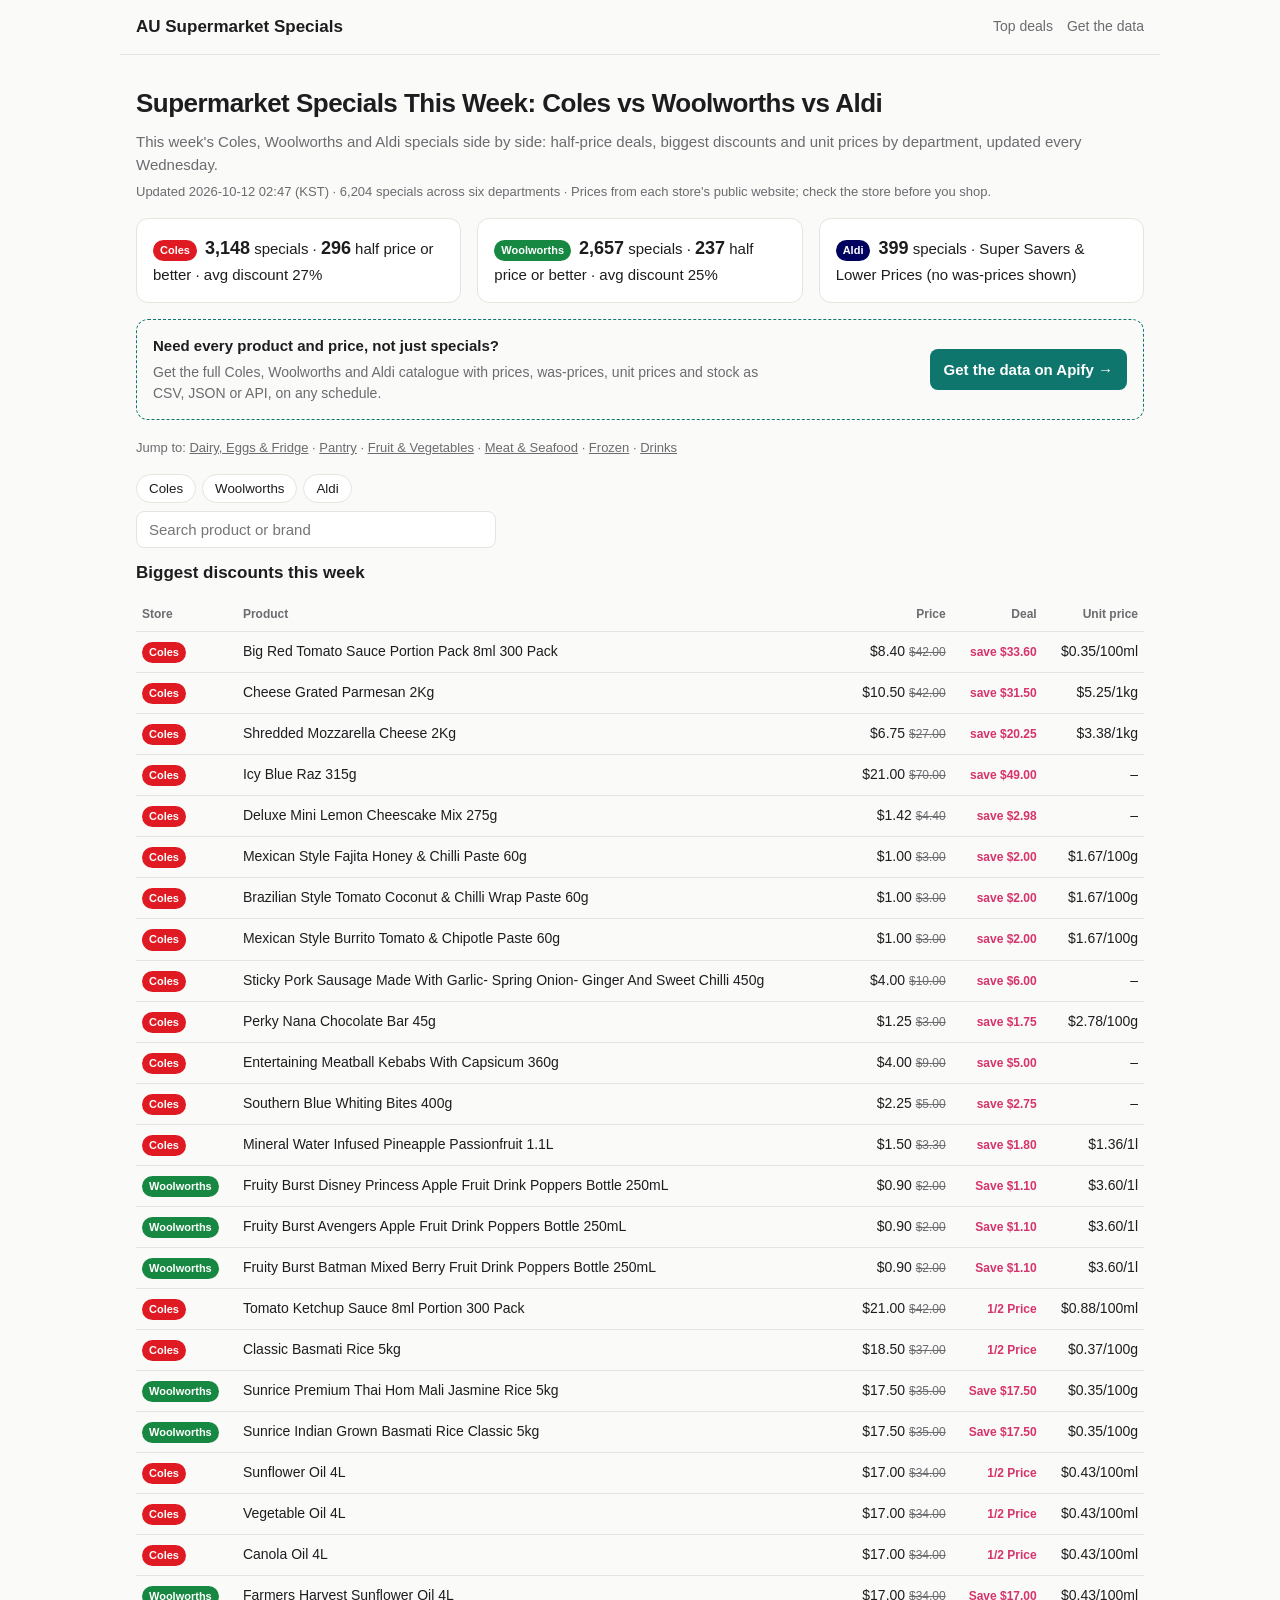
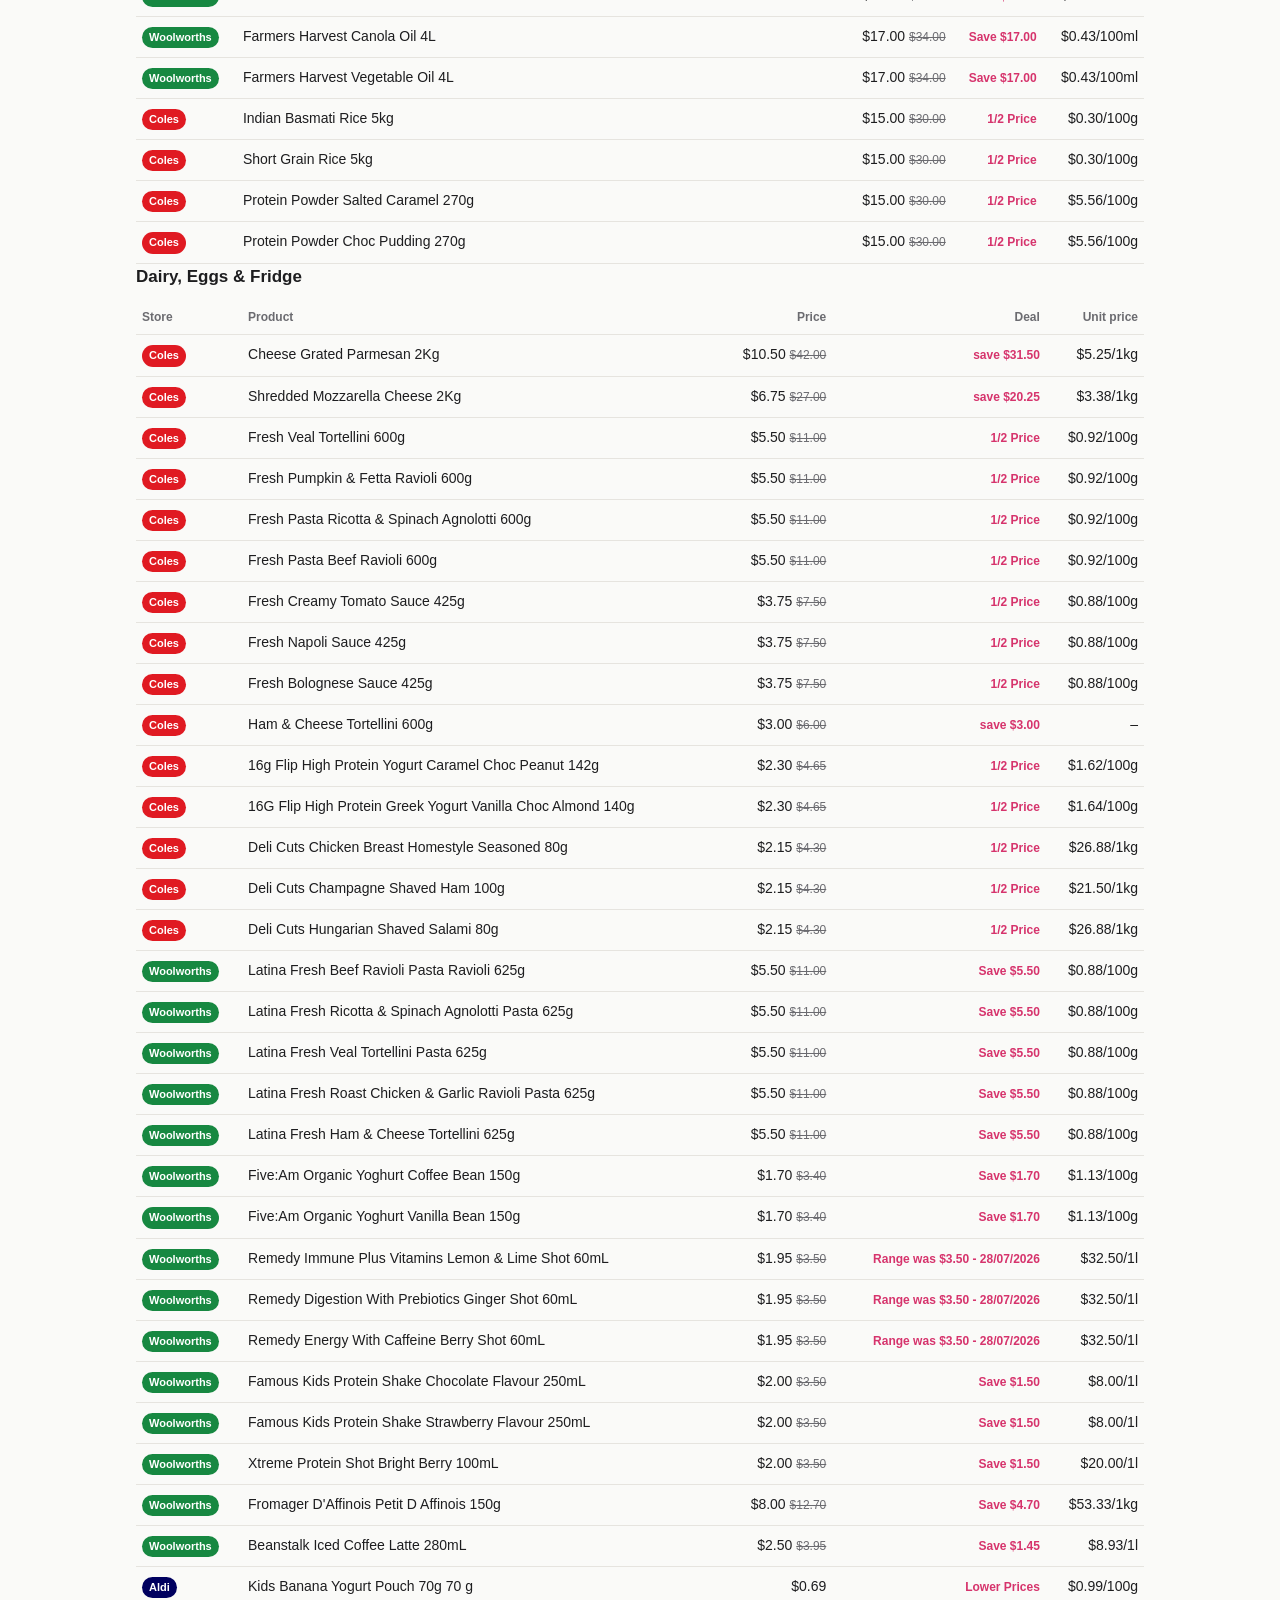
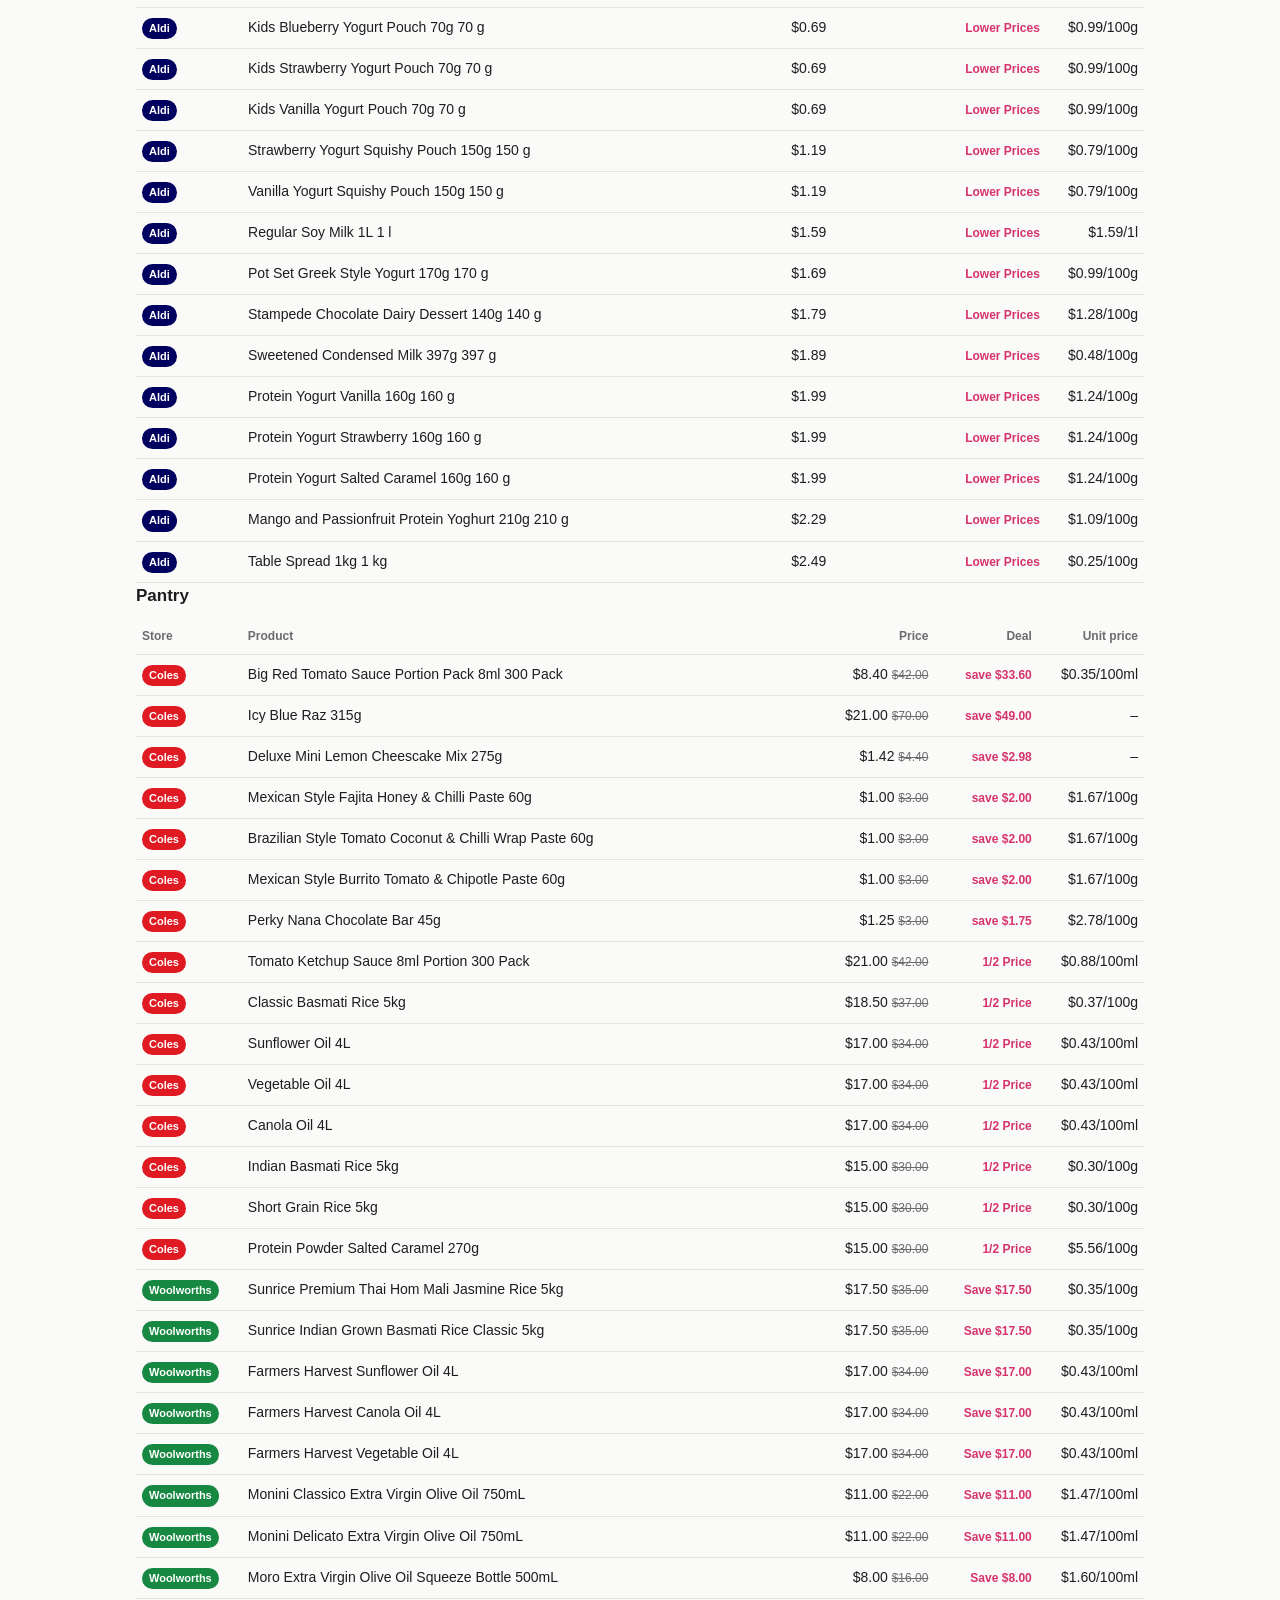
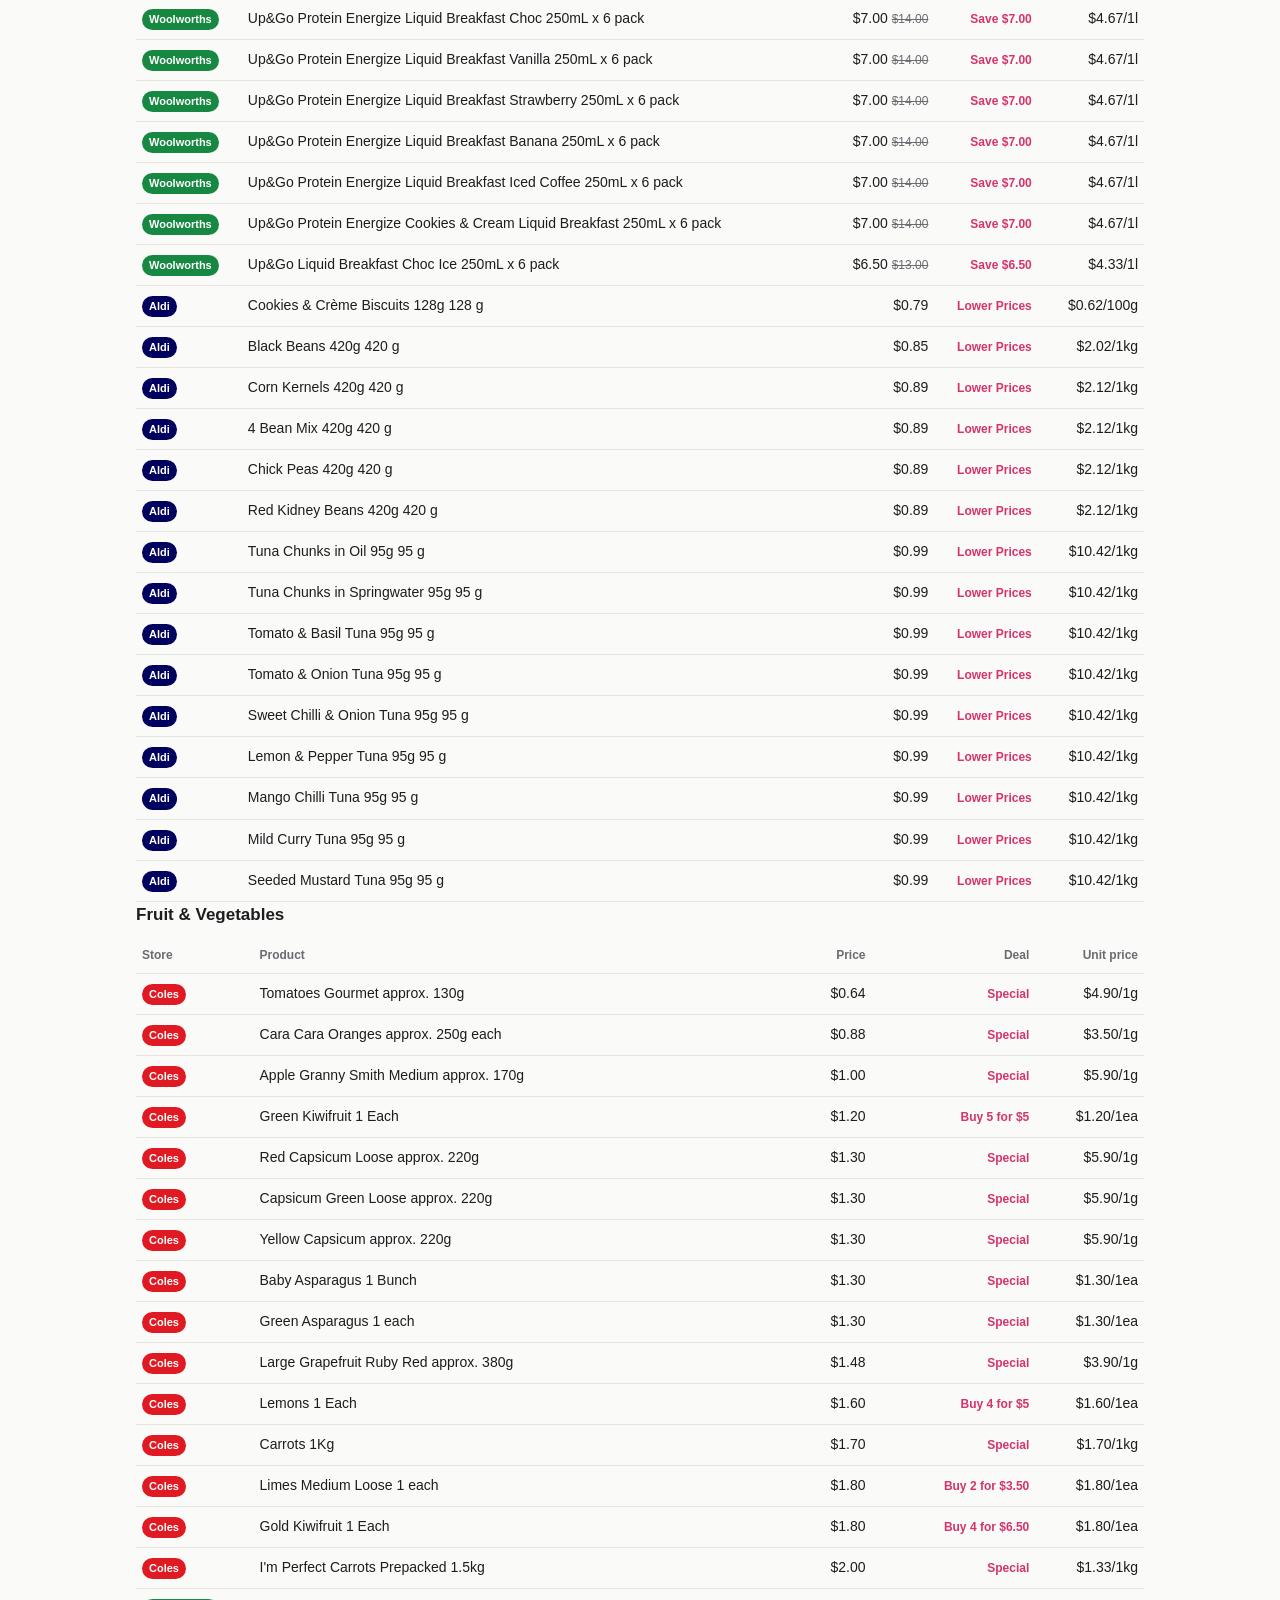
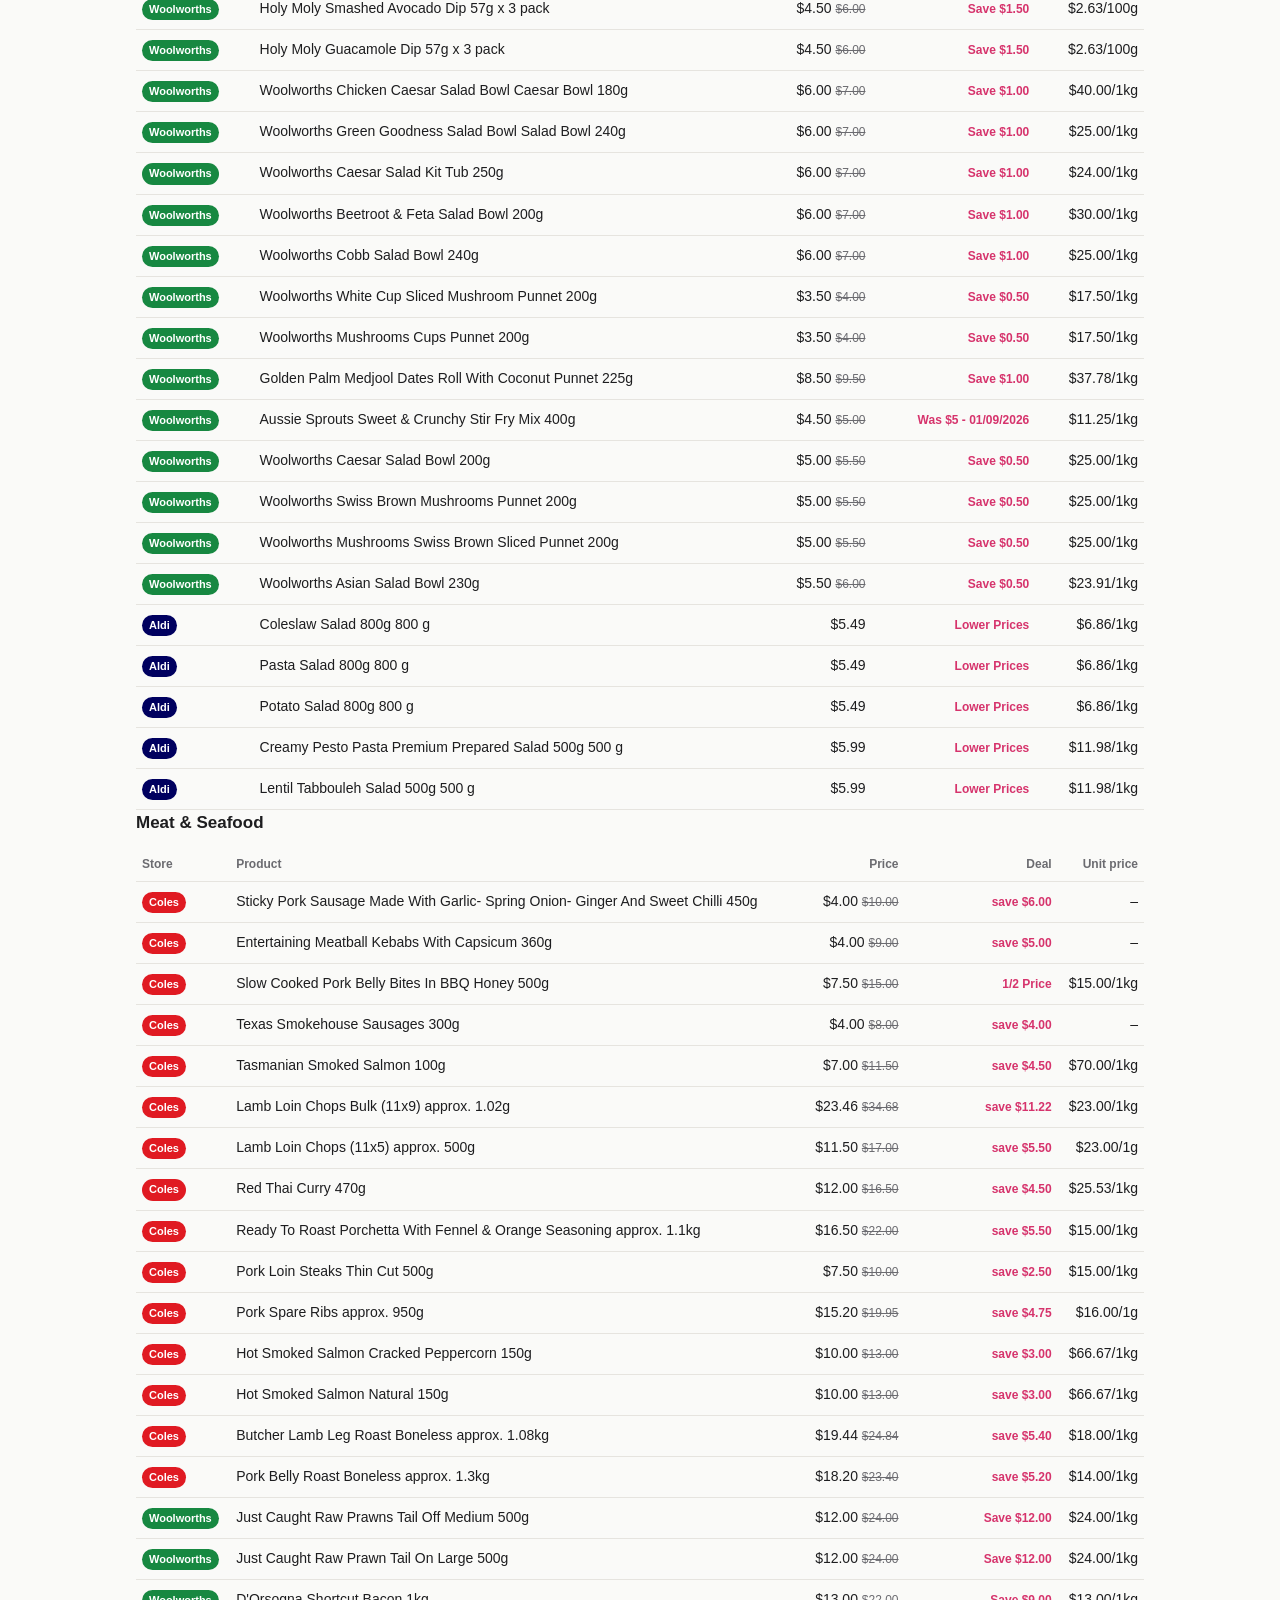
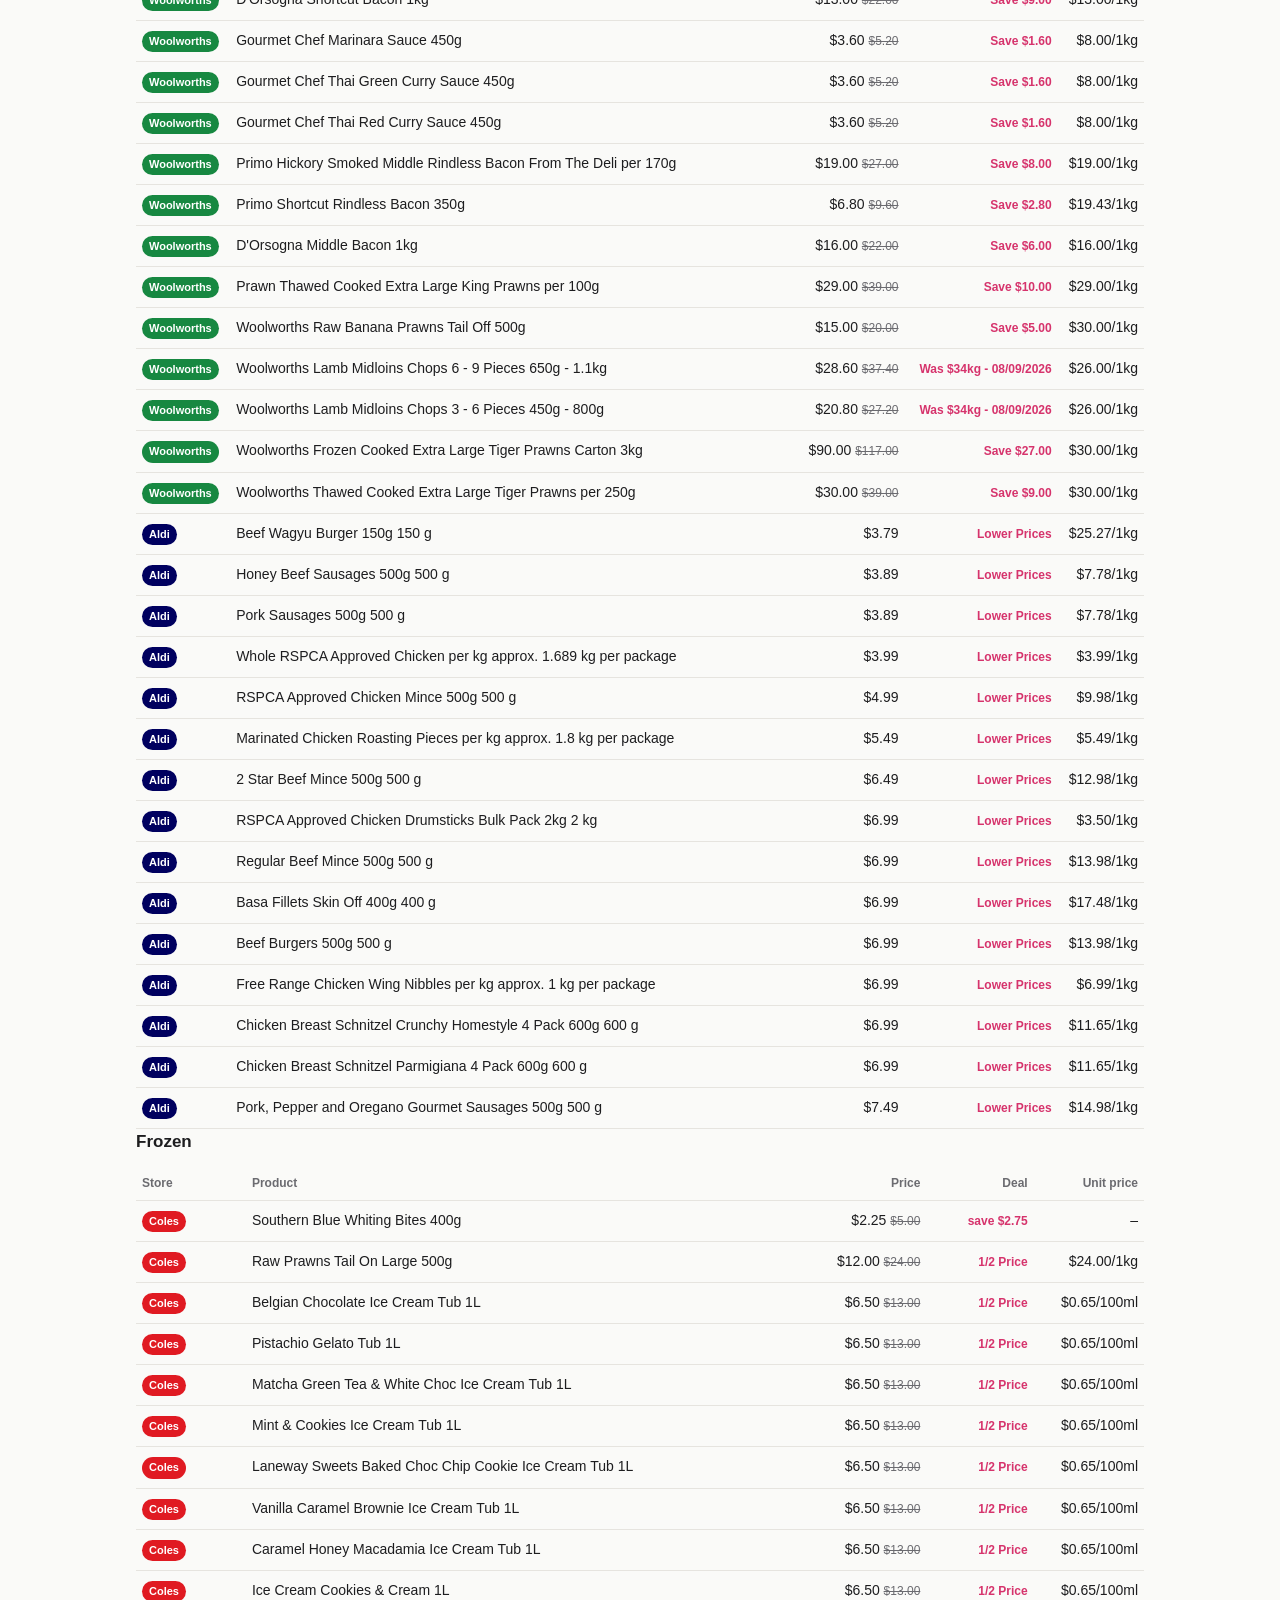
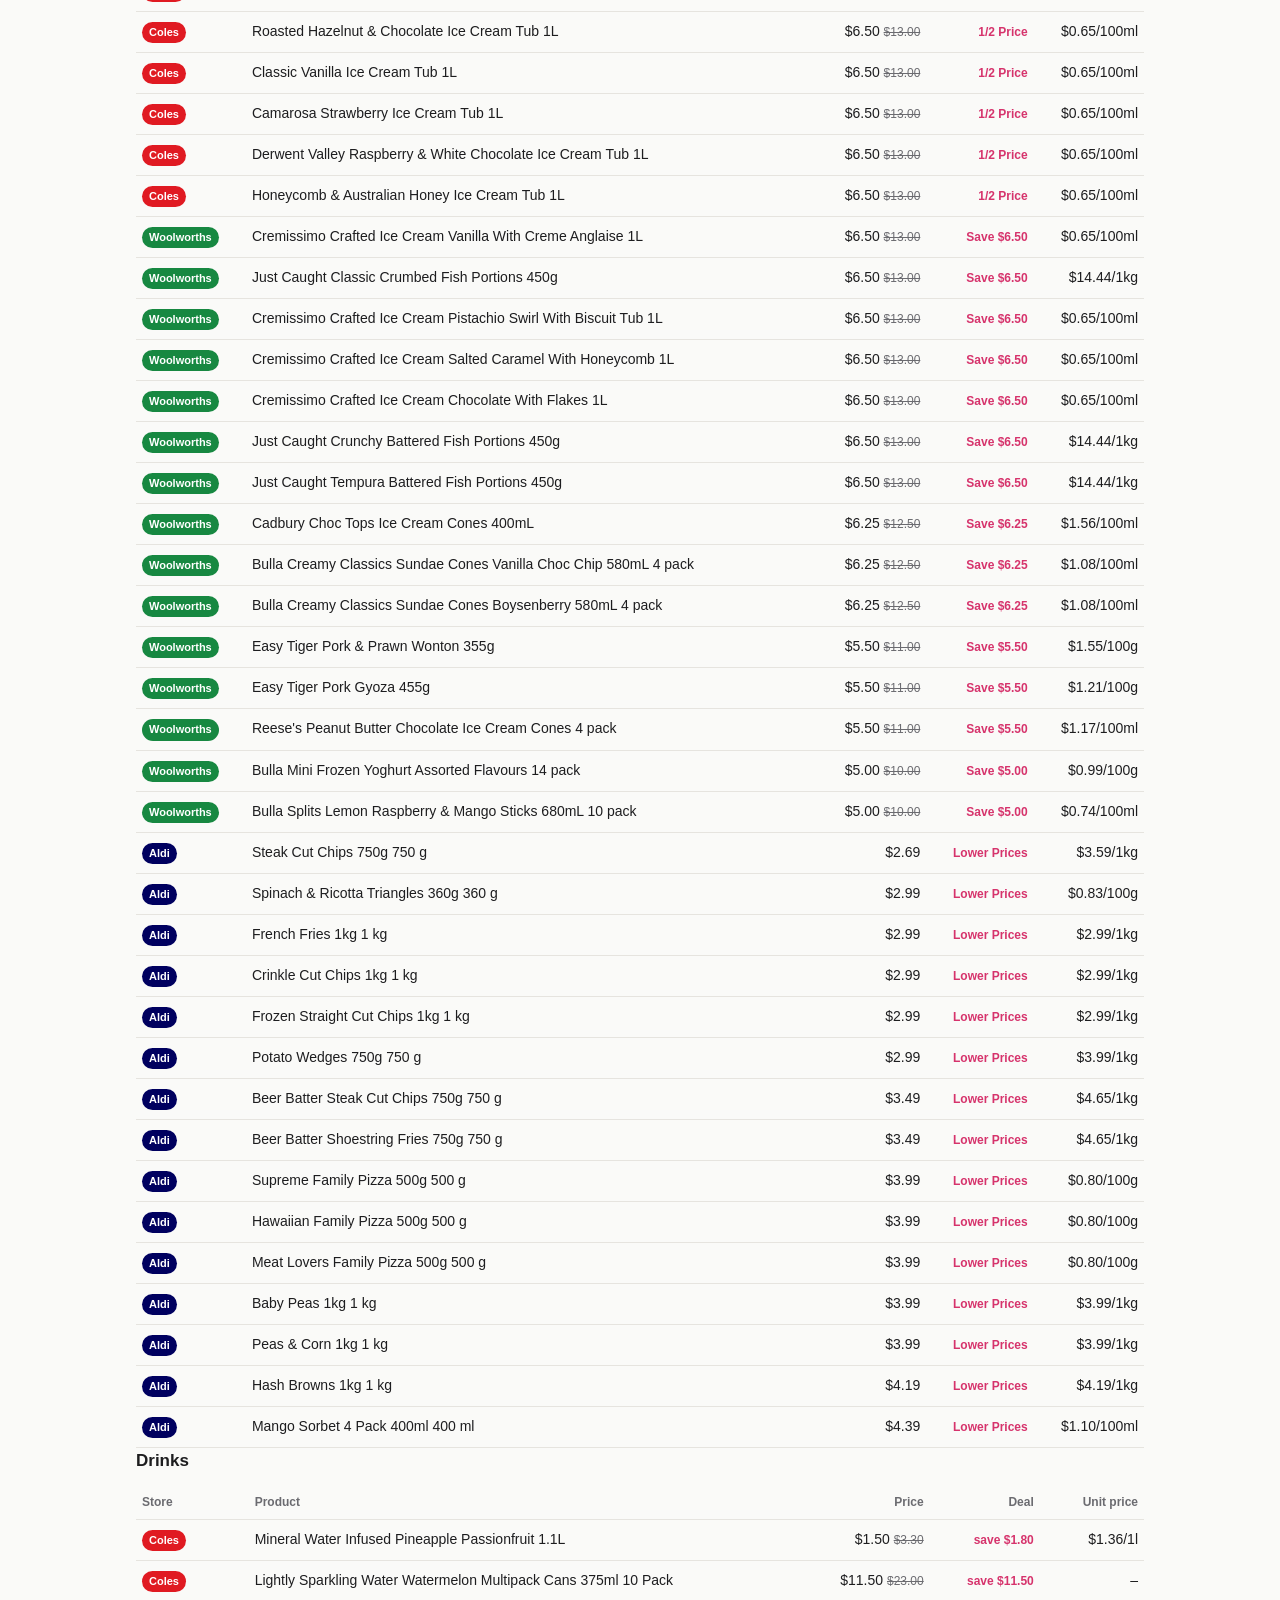
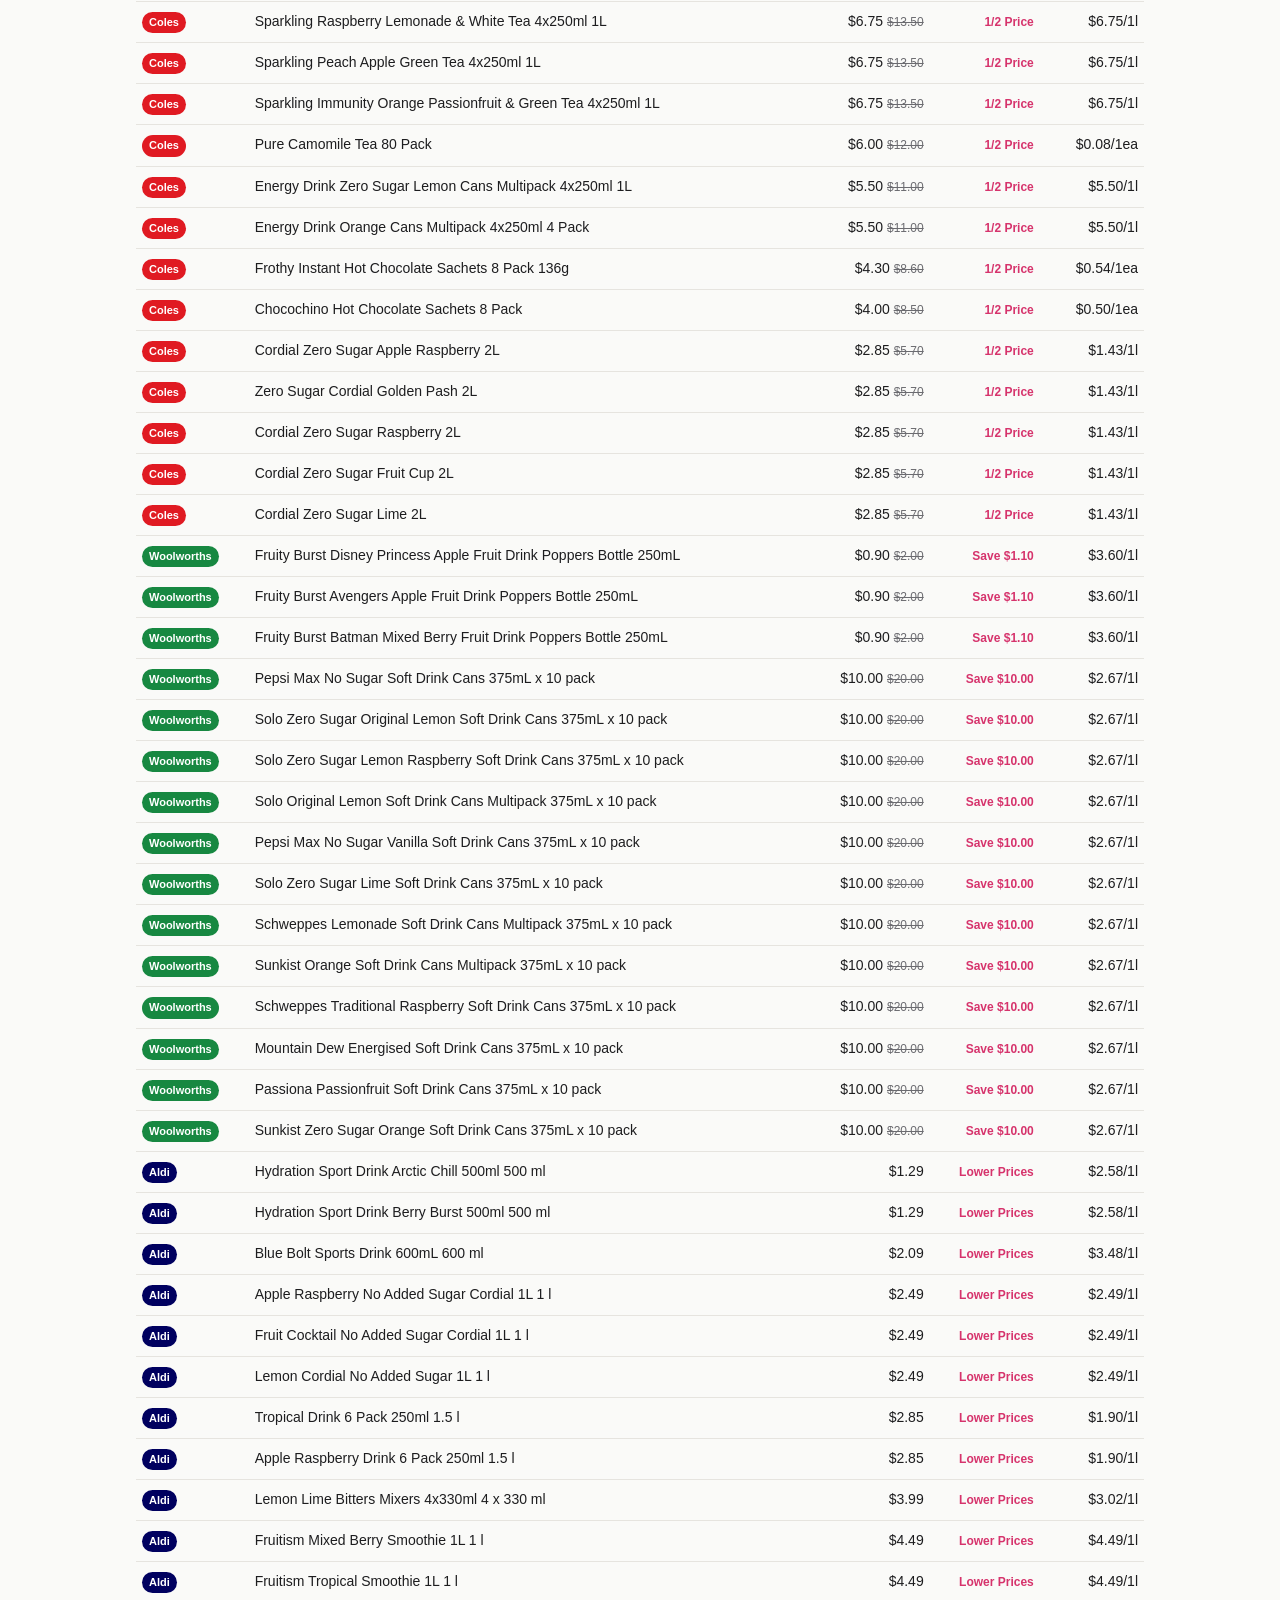
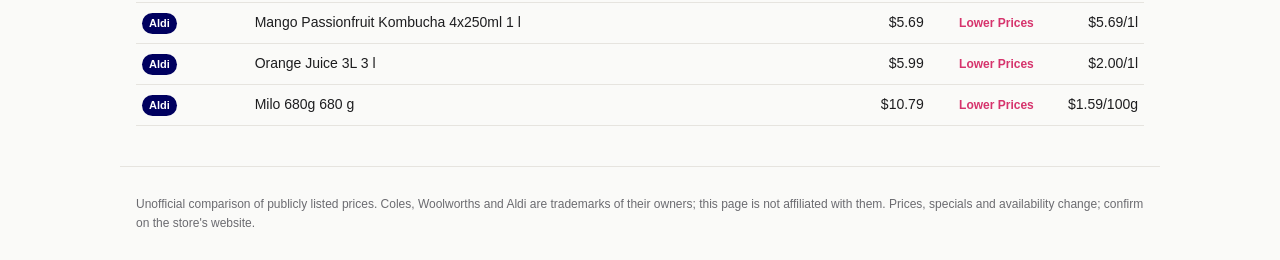
==== docs/au/index.html @ 0b041a6d "Add weekly AU supermarket specials page (Coles, Woolworths, Aldi) Co-Authored-By: Claude Opus 5.5 <n" ====
<!doctype html>
<html lang="en-AU"><head><meta charset="utf-8">
<meta name="viewport" content="width=device-width,initial-scale=1">
<title>Supermarket Specials This Week: Coles vs Woolworths vs Aldi</title><meta name="description" content="This week&#x27;s Coles, Woolworths and Aldi specials side by side: half-price deals, biggest discounts and unit prices by department, updated every Wednesday.">
<meta property="og:title" content="Supermarket Specials This Week: Coles vs Woolworths vs Aldi"><meta property="og:description" content="This week&#x27;s Coles, Woolworths and Aldi specials side by side: half-price deals, biggest discounts and unit prices by department, updated every Wednesday.">
<link rel="stylesheet" href="../style.css"><meta name="google-site-verification" content="ddOe3T7hgUrxZfu9wyzTWHohFLFt5zm6lUy1jZbl9IA"><script data-goatcounter="https://k-ranking.goatcounter.com/count" async src="//gc.zgo.at/count.js"></script>
<script type="application/ld+json">{"@context": "https://schema.org", "@type": "ItemList", "name": "Supermarket Specials This Week: Coles vs Woolworths vs Aldi", "itemListElement": [{"@type": "ListItem", "position": 1, "name": "Big Red Tomato Sauce Portion Pack 8ml", "url": "https://www.coles.com.au/product/heinz-big-red-tomato-sauce-portion-pack-8ml-300-pack-1138080"}, {"@type": "ListItem", "position": 2, "name": "Cheese Grated Parmesan", "url": "https://www.coles.com.au/product/universal-cheese-grated-parmesan-2kg-1518842"}, {"@type": "ListItem", "position": 3, "name": "Shredded Mozzarella Cheese", "url": "https://www.coles.com.au/product/universal-shredded-mozzarella-cheese-2kg-1518809"}, {"@type": "ListItem", "position": 4, "name": "Icy Blue Raz", "url": "https://www.coles.com.au/product/a-b-e-all-black-everything-icy-blue-raz-315g-8564848"}, {"@type": "ListItem", "position": 5, "name": "Deluxe Mini Lemon Cheescake Mix", "url": "https://www.coles.com.au/product/greens-deluxe-mini-lemon-cheescake-mix-275g-5554407"}, {"@type": "ListItem", "position": 6, "name": "Mexican Style Fajita Honey & Chilli Paste", "url": "https://www.coles.com.au/product/capsicana-mexican-style-fajita-honey-chilli-paste-60g-1325838"}, {"@type": "ListItem", "position": 7, "name": "Brazilian Style Tomato Coconut & Chilli Wrap Paste", "url": "https://www.coles.com.au/product/capsicana-brazilian-style-tomato-coconut-chilli-wrap-paste-60g-1325849"}, {"@type": "ListItem", "position": 8, "name": "Mexican Style Burrito Tomato & Chipotle Paste", "url": "https://www.coles.com.au/product/capsicana-mexican-style-burrito-tomato-chipotle-paste-60g-1325850"}, {"@type": "ListItem", "position": 9, "name": "Sticky Pork Sausage Made With Garlic- Spring Onion- Ginger And Sweet Chilli", "url": "https://www.coles.com.au/product/small-batch-sticky-pork-sausage-made-with-garlic-spring-onion-ginger-and-sweet-chilli-450g-8891447"}, {"@type": "ListItem", "position": 10, "name": "Perky Nana Chocolate Bar", "url": "https://www.coles.com.au/product/cadbury-perky-nana-chocolate-bar-45g-3713510"}]}</script>
<style>.st{display:inline-block;font-size:11px;font-weight:700;padding:2px 7px;border-radius:999px;color:#fff;white-space:nowrap}
.st-coles{background:#e01a22}.st-woolworths{background:#178841}.st-aldi{background:#00005f}
.stat b{font-size:18px}.stat .st{margin-right:8px}s{color:var(--mut);font-size:12px}
.filters button{border:1px solid var(--line);background:var(--card);color:var(--fg);border-radius:999px;padding:6px 12px;margin:0 6px 8px 0;cursor:pointer}
.filters button.on{background:var(--acc);color:#fff;border-color:var(--acc)}</style>
</head><body>
<header class="top"><a class="logo" href="index.html">AU Supermarket Specials</a><nav><a href="#top-deals">Top deals</a><a href="https://apify.com/magenta_courser/australia-supermarket-prices" target="_blank" rel="noopener">Get the data</a></nav></header>
<main>
<h1>Supermarket Specials This Week: Coles vs Woolworths vs Aldi</h1><p class="lead">This week&#x27;s Coles, Woolworths and Aldi specials side by side: half-price deals, biggest discounts and unit prices by department, updated every Wednesday.</p>
<p class="meta">Updated 2026-10-12 02:47 (KST) · 6,204 specials across six departments · Prices from each store's public website; check the store before you shop.</p>
<div class="grid"><div class="card stat"><span class="st st-coles">Coles</span><b>3,148</b> specials · <b>296</b> half price or better · avg discount 27%</div><div class="card stat"><span class="st st-woolworths">Woolworths</span><b>2,657</b> specials · <b>237</b> half price or better · avg discount 25%</div><div class="card stat"><span class="st st-aldi">Aldi</span><b>399</b> specials · Super Savers &amp; Lower Prices (no was-prices shown)</div></div>
<section class="cta"><div><strong>Need every product and price, not just specials?</strong><p>Get the full Coles, Woolworths and Aldi catalogue with prices, was-prices, unit prices and stock as CSV, JSON or API, on any schedule.</p></div><a class="btn" href="https://apify.com/magenta_courser/australia-supermarket-prices" target="_blank" rel="noopener">Get the data on Apify →</a></section>
<p class="meta">Jump to: <a href="#dairy-eggs-fridge">Dairy, Eggs & Fridge</a> · <a href="#pantry">Pantry</a> · <a href="#fruit-vegetables">Fruit & Vegetables</a> · <a href="#meat-seafood">Meat & Seafood</a> · <a href="#frozen">Frozen</a> · <a href="#drinks">Drinks</a></p>
<div class="filters"><button data-f="coles">Coles</button><button data-f="woolworths">Woolworths</button><button data-f="aldi">Aldi</button></div>
<input id="q" type="search" placeholder="Search product or brand" aria-label="Search product or brand">
<section id="top-deals"><h2>Biggest discounts this week</h2><div class="tbl"><table><thead><tr><th>Store</th><th>Product</th><th class="num">Price</th><th class="num">Deal</th><th class="num hide-s">Unit price</th></tr></thead><tbody><tr data-s="coles" data-q="heinz big red tomato sauce portion pack 8ml"><td><span class="st st-coles">Coles</span></td><td class="it"><a href="https://www.coles.com.au/product/heinz-big-red-tomato-sauce-portion-pack-8ml-300-pack-1138080" rel="nofollow noopener" target="_blank">Big Red Tomato Sauce Portion Pack 8ml 300 Pack</a></td><td class="num">$8.40 <s>$42.00</s></td><td class="num"><span class="disc">save $33.60</span></td><td class="num hide-s">$0.35/100ml</td></tr><tr data-s="coles" data-q="universal cheese grated parmesan"><td><span class="st st-coles">Coles</span></td><td class="it"><a href="https://www.coles.com.au/product/universal-cheese-grated-parmesan-2kg-1518842" rel="nofollow noopener" target="_blank">Cheese Grated Parmesan 2Kg</a></td><td class="num">$10.50 <s>$42.00</s></td><td class="num"><span class="disc">save $31.50</span></td><td class="num hide-s">$5.25/1kg</td></tr><tr data-s="coles" data-q="universal shredded mozzarella cheese"><td><span class="st st-coles">Coles</span></td><td class="it"><a href="https://www.coles.com.au/product/universal-shredded-mozzarella-cheese-2kg-1518809" rel="nofollow noopener" target="_blank">Shredded Mozzarella Cheese 2Kg</a></td><td class="num">$6.75 <s>$27.00</s></td><td class="num"><span class="disc">save $20.25</span></td><td class="num hide-s">$3.38/1kg</td></tr><tr data-s="coles" data-q="a.b.e all black everything icy blue raz"><td><span class="st st-coles">Coles</span></td><td class="it"><a href="https://www.coles.com.au/product/a-b-e-all-black-everything-icy-blue-raz-315g-8564848" rel="nofollow noopener" target="_blank">Icy Blue Raz 315g</a></td><td class="num">$21.00 <s>$70.00</s></td><td class="num"><span class="disc">save $49.00</span></td><td class="num hide-s">–</td></tr><tr data-s="coles" data-q="greens deluxe mini lemon cheescake mix"><td><span class="st st-coles">Coles</span></td><td class="it"><a href="https://www.coles.com.au/product/greens-deluxe-mini-lemon-cheescake-mix-275g-5554407" rel="nofollow noopener" target="_blank">Deluxe Mini Lemon Cheescake Mix 275g</a></td><td class="num">$1.42 <s>$4.40</s></td><td class="num"><span class="disc">save $2.98</span></td><td class="num hide-s">–</td></tr><tr data-s="coles" data-q="capsicana mexican style fajita honey &amp; chilli paste"><td><span class="st st-coles">Coles</span></td><td class="it"><a href="https://www.coles.com.au/product/capsicana-mexican-style-fajita-honey-chilli-paste-60g-1325838" rel="nofollow noopener" target="_blank">Mexican Style Fajita Honey &amp; Chilli Paste 60g</a></td><td class="num">$1.00 <s>$3.00</s></td><td class="num"><span class="disc">save $2.00</span></td><td class="num hide-s">$1.67/100g</td></tr><tr data-s="coles" data-q="capsicana brazilian style tomato coconut &amp; chilli wrap paste"><td><span class="st st-coles">Coles</span></td><td class="it"><a href="https://www.coles.com.au/product/capsicana-brazilian-style-tomato-coconut-chilli-wrap-paste-60g-1325849" rel="nofollow noopener" target="_blank">Brazilian Style Tomato Coconut &amp; Chilli Wrap Paste 60g</a></td><td class="num">$1.00 <s>$3.00</s></td><td class="num"><span class="disc">save $2.00</span></td><td class="num hide-s">$1.67/100g</td></tr><tr data-s="coles" data-q="capsicana mexican style burrito tomato &amp; chipotle paste"><td><span class="st st-coles">Coles</span></td><td class="it"><a href="https://www.coles.com.au/product/capsicana-mexican-style-burrito-tomato-chipotle-paste-60g-1325850" rel="nofollow noopener" target="_blank">Mexican Style Burrito Tomato &amp; Chipotle Paste 60g</a></td><td class="num">$1.00 <s>$3.00</s></td><td class="num"><span class="disc">save $2.00</span></td><td class="num hide-s">$1.67/100g</td></tr><tr data-s="coles" data-q="small batch sticky pork sausage made with garlic- spring onion- ginger and sweet chilli"><td><span class="st st-coles">Coles</span></td><td class="it"><a href="https://www.coles.com.au/product/small-batch-sticky-pork-sausage-made-with-garlic-spring-onion-ginger-and-sweet-chilli-450g-8891447" rel="nofollow noopener" target="_blank">Sticky Pork Sausage Made With Garlic- Spring Onion- Ginger And Sweet Chilli 450g</a></td><td class="num">$4.00 <s>$10.00</s></td><td class="num"><span class="disc">save $6.00</span></td><td class="num hide-s">–</td></tr><tr data-s="coles" data-q="cadbury perky nana chocolate bar"><td><span class="st st-coles">Coles</span></td><td class="it"><a href="https://www.coles.com.au/product/cadbury-perky-nana-chocolate-bar-45g-3713510" rel="nofollow noopener" target="_blank">Perky Nana Chocolate Bar 45g</a></td><td class="num">$1.25 <s>$3.00</s></td><td class="num"><span class="disc">save $1.75</span></td><td class="num hide-s">$2.78/100g</td></tr><tr data-s="coles" data-q="coles entertaining meatball kebabs with capsicum"><td><span class="st st-coles">Coles</span></td><td class="it"><a href="https://www.coles.com.au/product/coles-entertaining-meatball-kebabs-with-capsicum-360g-1327844" rel="nofollow noopener" target="_blank">Entertaining Meatball Kebabs With Capsicum 360g</a></td><td class="num">$4.00 <s>$9.00</s></td><td class="num"><span class="disc">save $5.00</span></td><td class="num hide-s">–</td></tr><tr data-s="coles" data-q="sealord southern blue whiting bites"><td><span class="st st-coles">Coles</span></td><td class="it"><a href="https://www.coles.com.au/product/sealord-southern-blue-whiting-bites-400g-7173776" rel="nofollow noopener" target="_blank">Southern Blue Whiting Bites 400g</a></td><td class="num">$2.25 <s>$5.00</s></td><td class="num"><span class="disc">save $2.75</span></td><td class="num hide-s">–</td></tr><tr data-s="coles" data-q="schweppes mineral water infused pineapple passionfruit"><td><span class="st st-coles">Coles</span></td><td class="it"><a href="https://www.coles.com.au/product/schweppes-mineral-water-infused-pineapple-passionfruit-1-1l-1056576" rel="nofollow noopener" target="_blank">Mineral Water Infused Pineapple Passionfruit 1.1L</a></td><td class="num">$1.50 <s>$3.30</s></td><td class="num"><span class="disc">save $1.80</span></td><td class="num hide-s">$1.36/1l</td></tr><tr data-s="woolworths" data-q="fruity burst fruity burst disney princess apple fruit drink poppers bottle"><td><span class="st st-woolworths">Woolworths</span></td><td class="it"><a href="https://www.woolworths.com.au/shop/productdetails/6056178/fruity-burst-disney-princess-apple-fruit-drink-poppers-bottle" rel="nofollow noopener" target="_blank">Fruity Burst Disney Princess Apple Fruit Drink Poppers Bottle 250mL</a></td><td class="num">$0.90 <s>$2.00</s></td><td class="num"><span class="disc">Save $1.10</span></td><td class="num hide-s">$3.60/1l</td></tr><tr data-s="woolworths" data-q="fruity burst fruity burst avengers apple fruit drink poppers bottle"><td><span class="st st-woolworths">Woolworths</span></td><td class="it"><a href="https://www.woolworths.com.au/shop/productdetails/6056520/fruity-burst-avengers-apple-fruit-drink-poppers-bottle" rel="nofollow noopener" target="_blank">Fruity Burst Avengers Apple Fruit Drink Poppers Bottle 250mL</a></td><td class="num">$0.90 <s>$2.00</s></td><td class="num"><span class="disc">Save $1.10</span></td><td class="num hide-s">$3.60/1l</td></tr><tr data-s="woolworths" data-q="fruity burst fruity burst batman mixed berry fruit drink poppers bottle"><td><span class="st st-woolworths">Woolworths</span></td><td class="it"><a href="https://www.woolworths.com.au/shop/productdetails/6056433/fruity-burst-batman-mixed-berry-fruit-drink-poppers-bottle" rel="nofollow noopener" target="_blank">Fruity Burst Batman Mixed Berry Fruit Drink Poppers Bottle 250mL</a></td><td class="num">$0.90 <s>$2.00</s></td><td class="num"><span class="disc">Save $1.10</span></td><td class="num hide-s">$3.60/1l</td></tr><tr data-s="coles" data-q="heinz tomato ketchup sauce 8ml portion"><td><span class="st st-coles">Coles</span></td><td class="it"><a href="https://www.coles.com.au/product/heinz-tomato-ketchup-sauce-8ml-portion-300-pack-1138681" rel="nofollow noopener" target="_blank">Tomato Ketchup Sauce 8ml Portion 300 Pack</a></td><td class="num">$21.00 <s>$42.00</s></td><td class="num"><span class="disc">1/2 Price</span></td><td class="num hide-s">$0.88/100ml</td></tr><tr data-s="coles" data-q="taj classic basmati rice"><td><span class="st st-coles">Coles</span></td><td class="it"><a href="https://www.coles.com.au/product/taj-classic-basmati-rice-5kg-2051090" rel="nofollow noopener" target="_blank">Classic Basmati Rice 5kg</a></td><td class="num">$18.50 <s>$37.00</s></td><td class="num"><span class="disc">1/2 Price</span></td><td class="num hide-s">$0.37/100g</td></tr><tr data-s="woolworths" data-q="sunrice sunrice premium thai hom mali jasmine rice"><td><span class="st st-woolworths">Woolworths</span></td><td class="it"><a href="https://www.woolworths.com.au/shop/productdetails/6039185/sunrice-premium-thai-hom-mali-jasmine-rice" rel="nofollow noopener" target="_blank">Sunrice Premium Thai Hom Mali Jasmine Rice 5kg</a></td><td class="num">$17.50 <s>$35.00</s></td><td class="num"><span class="disc">Save $17.50</span></td><td class="num hide-s">$0.35/100g</td></tr><tr data-s="woolworths" data-q="sunrice sunrice indian grown basmati rice classic"><td><span class="st st-woolworths">Woolworths</span></td><td class="it"><a href="https://www.woolworths.com.au/shop/productdetails/333258/sunrice-indian-grown-basmati-rice-classic" rel="nofollow noopener" target="_blank">Sunrice Indian Grown Basmati Rice Classic 5kg</a></td><td class="num">$17.50 <s>$35.00</s></td><td class="num"><span class="disc">Save $17.50</span></td><td class="num hide-s">$0.35/100g</td></tr><tr data-s="coles" data-q="golden fields sunflower oil"><td><span class="st st-coles">Coles</span></td><td class="it"><a href="https://www.coles.com.au/product/golden-fields-sunflower-oil-4l-2103718" rel="nofollow noopener" target="_blank">Sunflower Oil 4L</a></td><td class="num">$17.00 <s>$34.00</s></td><td class="num"><span class="disc">1/2 Price</span></td><td class="num hide-s">$0.43/100ml</td></tr><tr data-s="coles" data-q="golden fields australian vegetable oil"><td><span class="st st-coles">Coles</span></td><td class="it"><a href="https://www.coles.com.au/product/golden-fields-australian-vegetable-oil-4l-2103693" rel="nofollow noopener" target="_blank">Vegetable Oil 4L</a></td><td class="num">$17.00 <s>$34.00</s></td><td class="num"><span class="disc">1/2 Price</span></td><td class="num hide-s">$0.43/100ml</td></tr><tr data-s="coles" data-q="golden fields australian canola oil"><td><span class="st st-coles">Coles</span></td><td class="it"><a href="https://www.coles.com.au/product/golden-fields-australian-canola-oil-4l-2103650" rel="nofollow noopener" target="_blank">Canola Oil 4L</a></td><td class="num">$17.00 <s>$34.00</s></td><td class="num"><span class="disc">1/2 Price</span></td><td class="num hide-s">$0.43/100ml</td></tr><tr data-s="woolworths" data-q="farmers harvest farmers harvest sunflower oil"><td><span class="st st-woolworths">Woolworths</span></td><td class="it"><a href="https://www.woolworths.com.au/shop/productdetails/135573/farmers-harvest-sunflower-oil" rel="nofollow noopener" target="_blank">Farmers Harvest Sunflower Oil 4L</a></td><td class="num">$17.00 <s>$34.00</s></td><td class="num"><span class="disc">Save $17.00</span></td><td class="num hide-s">$0.43/100ml</td></tr><tr data-s="woolworths" data-q="farmers harvest farmers harvest canola oil"><td><span class="st st-woolworths">Woolworths</span></td><td class="it"><a href="https://www.woolworths.com.au/shop/productdetails/136022/farmers-harvest-canola-oil" rel="nofollow noopener" target="_blank">Farmers Harvest Canola Oil 4L</a></td><td class="num">$17.00 <s>$34.00</s></td><td class="num"><span class="disc">Save $17.00</span></td><td class="num hide-s">$0.43/100ml</td></tr><tr data-s="woolworths" data-q="farmers harvest farmers harvest vegetable oil"><td><span class="st st-woolworths">Woolworths</span></td><td class="it"><a href="https://www.woolworths.com.au/shop/productdetails/135496/farmers-harvest-vegetable-oil" rel="nofollow noopener" target="_blank">Farmers Harvest Vegetable Oil 4L</a></td><td class="num">$17.00 <s>$34.00</s></td><td class="num"><span class="disc">Save $17.00</span></td><td class="num hide-s">$0.43/100ml</td></tr><tr data-s="coles" data-q="sungold indian basmati rice"><td><span class="st st-coles">Coles</span></td><td class="it"><a href="https://www.coles.com.au/product/sungold-indian-basmati-rice-5kg-1083717" rel="nofollow noopener" target="_blank">Indian Basmati Rice 5kg</a></td><td class="num">$15.00 <s>$30.00</s></td><td class="num"><span class="disc">1/2 Price</span></td><td class="num hide-s">$0.30/100g</td></tr><tr data-s="coles" data-q="hinata short grain rice"><td><span class="st st-coles">Coles</span></td><td class="it"><a href="https://www.coles.com.au/product/hinata-short-grain-rice-5kg-3947533" rel="nofollow noopener" target="_blank">Short Grain Rice 5kg</a></td><td class="num">$15.00 <s>$30.00</s></td><td class="num"><span class="disc">1/2 Price</span></td><td class="num hide-s">$0.30/100g</td></tr><tr data-s="coles" data-q="gym bod protein powder salted caramel"><td><span class="st st-coles">Coles</span></td><td class="it"><a href="https://www.coles.com.au/product/gym-bod-protein-powder-salted-caramel-270g-1748478" rel="nofollow noopener" target="_blank">Protein Powder Salted Caramel 270g</a></td><td class="num">$15.00 <s>$30.00</s></td><td class="num"><span class="disc">1/2 Price</span></td><td class="num hide-s">$5.56/100g</td></tr><tr data-s="coles" data-q="gym bod protein powder choc pudding"><td><span class="st st-coles">Coles</span></td><td class="it"><a href="https://www.coles.com.au/product/gym-bod-protein-powder-choc-pudding-270g-1748489" rel="nofollow noopener" target="_blank">Protein Powder Choc Pudding 270g</a></td><td class="num">$15.00 <s>$30.00</s></td><td class="num"><span class="disc">1/2 Price</span></td><td class="num hide-s">$5.56/100g</td></tr></tbody></table></div></section>
<section id="dairy-eggs-fridge"><h2>Dairy, Eggs & Fridge</h2><div class="tbl"><table><thead><tr><th>Store</th><th>Product</th><th class="num">Price</th><th class="num">Deal</th><th class="num hide-s">Unit price</th></tr></thead><tbody><tr data-s="coles" data-q="universal cheese grated parmesan"><td><span class="st st-coles">Coles</span></td><td class="it"><a href="https://www.coles.com.au/product/universal-cheese-grated-parmesan-2kg-1518842" rel="nofollow noopener" target="_blank">Cheese Grated Parmesan 2Kg</a></td><td class="num">$10.50 <s>$42.00</s></td><td class="num"><span class="disc">save $31.50</span></td><td class="num hide-s">$5.25/1kg</td></tr><tr data-s="coles" data-q="universal shredded mozzarella cheese"><td><span class="st st-coles">Coles</span></td><td class="it"><a href="https://www.coles.com.au/product/universal-shredded-mozzarella-cheese-2kg-1518809" rel="nofollow noopener" target="_blank">Shredded Mozzarella Cheese 2Kg</a></td><td class="num">$6.75 <s>$27.00</s></td><td class="num"><span class="disc">save $20.25</span></td><td class="num hide-s">$3.38/1kg</td></tr><tr data-s="coles" data-q="on the menu fresh veal tortellini"><td><span class="st st-coles">Coles</span></td><td class="it"><a href="https://www.coles.com.au/product/on-the-menu-fresh-veal-tortellini-600g-1809594" rel="nofollow noopener" target="_blank">Fresh Veal Tortellini 600g</a></td><td class="num">$5.50 <s>$11.00</s></td><td class="num"><span class="disc">1/2 Price</span></td><td class="num hide-s">$0.92/100g</td></tr><tr data-s="coles" data-q="on the menu fresh pumpkin &amp; fetta ravioli"><td><span class="st st-coles">Coles</span></td><td class="it"><a href="https://www.coles.com.au/product/on-the-menu-fresh-pumpkin-fetta-ravioli-600g-1809620" rel="nofollow noopener" target="_blank">Fresh Pumpkin &amp; Fetta Ravioli 600g</a></td><td class="num">$5.50 <s>$11.00</s></td><td class="num"><span class="disc">1/2 Price</span></td><td class="num hide-s">$0.92/100g</td></tr><tr data-s="coles" data-q="on the menu fresh pasta ricotta &amp; spinach agnolotti"><td><span class="st st-coles">Coles</span></td><td class="it"><a href="https://www.coles.com.au/product/on-the-menu-fresh-pasta-ricotta-spinach-agnolotti-600g-9991390" rel="nofollow noopener" target="_blank">Fresh Pasta Ricotta &amp; Spinach Agnolotti 600g</a></td><td class="num">$5.50 <s>$11.00</s></td><td class="num"><span class="disc">1/2 Price</span></td><td class="num hide-s">$0.92/100g</td></tr><tr data-s="coles" data-q="on the menu fresh pasta beef ravioli"><td><span class="st st-coles">Coles</span></td><td class="it"><a href="https://www.coles.com.au/product/on-the-menu-fresh-pasta-beef-ravioli-600g-9991287" rel="nofollow noopener" target="_blank">Fresh Pasta Beef Ravioli 600g</a></td><td class="num">$5.50 <s>$11.00</s></td><td class="num"><span class="disc">1/2 Price</span></td><td class="num hide-s">$0.92/100g</td></tr><tr data-s="coles" data-q="on the menu fresh creamy tomato sauce"><td><span class="st st-coles">Coles</span></td><td class="it"><a href="https://www.coles.com.au/product/on-the-menu-fresh-creamy-tomato-sauce-425g-9990637" rel="nofollow noopener" target="_blank">Fresh Creamy Tomato Sauce 425g</a></td><td class="num">$3.75 <s>$7.50</s></td><td class="num"><span class="disc">1/2 Price</span></td><td class="num hide-s">$0.88/100g</td></tr><tr data-s="coles" data-q="on the menu fresh napoli sauce"><td><span class="st st-coles">Coles</span></td><td class="it"><a href="https://www.coles.com.au/product/on-the-menu-fresh-napoli-sauce-425g-9990648" rel="nofollow noopener" target="_blank">Fresh Napoli Sauce 425g</a></td><td class="num">$3.75 <s>$7.50</s></td><td class="num"><span class="disc">1/2 Price</span></td><td class="num hide-s">$0.88/100g</td></tr><tr data-s="coles" data-q="on the menu fresh bolognese sauce"><td><span class="st st-coles">Coles</span></td><td class="it"><a href="https://www.coles.com.au/product/on-the-menu-fresh-bolognese-sauce-425g-1858545" rel="nofollow noopener" target="_blank">Fresh Bolognese Sauce 425g</a></td><td class="num">$3.75 <s>$7.50</s></td><td class="num"><span class="disc">1/2 Price</span></td><td class="num hide-s">$0.88/100g</td></tr><tr data-s="coles" data-q="coles kitchen ham &amp; cheese tortellini"><td><span class="st st-coles">Coles</span></td><td class="it"><a href="https://www.coles.com.au/product/coles-kitchen-ham-cheese-tortellini-600g-4690319" rel="nofollow noopener" target="_blank">Ham &amp; Cheese Tortellini 600g</a></td><td class="num">$3.00 <s>$6.00</s></td><td class="num"><span class="disc">save $3.00</span></td><td class="num hide-s">–</td></tr><tr data-s="coles" data-q="chobani 16g flip high protein yogurt caramel choc peanut"><td><span class="st st-coles">Coles</span></td><td class="it"><a href="https://www.coles.com.au/product/chobani-16g-flip-high-protein-yogurt-caramel-choc-peanut-142g-1154611" rel="nofollow noopener" target="_blank">16g Flip High Protein Yogurt Caramel Choc Peanut 142g</a></td><td class="num">$2.30 <s>$4.65</s></td><td class="num"><span class="disc">1/2 Price</span></td><td class="num hide-s">$1.62/100g</td></tr><tr data-s="coles" data-q="chobani 16g flip high protein greek yogurt vanilla choc almond"><td><span class="st st-coles">Coles</span></td><td class="it"><a href="https://www.coles.com.au/product/chobani-16g-flip-high-protein-greek-yogurt-vanilla-choc-almond-140g-1154622" rel="nofollow noopener" target="_blank">16G Flip High Protein Greek Yogurt Vanilla Choc Almond 140g</a></td><td class="num">$2.30 <s>$4.65</s></td><td class="num"><span class="disc">1/2 Price</span></td><td class="num hide-s">$1.64/100g</td></tr><tr data-s="coles" data-q="don deli cuts chicken breast homestyle seasoned"><td><span class="st st-coles">Coles</span></td><td class="it"><a href="https://www.coles.com.au/product/don-deli-cuts-chicken-breast-homestyle-seasoned-80g-1108501" rel="nofollow noopener" target="_blank">Deli Cuts Chicken Breast Homestyle Seasoned 80g</a></td><td class="num">$2.15 <s>$4.30</s></td><td class="num"><span class="disc">1/2 Price</span></td><td class="num hide-s">$26.88/1kg</td></tr><tr data-s="coles" data-q="don deli cuts champagne shaved ham"><td><span class="st st-coles">Coles</span></td><td class="it"><a href="https://www.coles.com.au/product/don-deli-cuts-champagne-shaved-ham-100g-8087476" rel="nofollow noopener" target="_blank">Deli Cuts Champagne Shaved Ham 100g</a></td><td class="num">$2.15 <s>$4.30</s></td><td class="num"><span class="disc">1/2 Price</span></td><td class="num hide-s">$21.50/1kg</td></tr><tr data-s="coles" data-q="don deli cuts hungarian shaved salami"><td><span class="st st-coles">Coles</span></td><td class="it"><a href="https://www.coles.com.au/product/don-deli-cuts-hungarian-shaved-salami-80g-8087625" rel="nofollow noopener" target="_blank">Deli Cuts Hungarian Shaved Salami 80g</a></td><td class="num">$2.15 <s>$4.30</s></td><td class="num"><span class="disc">1/2 Price</span></td><td class="num hide-s">$26.88/1kg</td></tr><tr data-s="woolworths" data-q="latina fresh latina fresh beef ravioli pasta ravioli"><td><span class="st st-woolworths">Woolworths</span></td><td class="it"><a href="https://www.woolworths.com.au/shop/productdetails/54267/latina-fresh-beef-ravioli-pasta-ravioli" rel="nofollow noopener" target="_blank">Latina Fresh Beef Ravioli Pasta Ravioli 625g</a></td><td class="num">$5.50 <s>$11.00</s></td><td class="num"><span class="disc">Save $5.50</span></td><td class="num hide-s">$0.88/100g</td></tr><tr data-s="woolworths" data-q="latina fresh latina fresh ricotta &amp; spinach agnolotti pasta"><td><span class="st st-woolworths">Woolworths</span></td><td class="it"><a href="https://www.woolworths.com.au/shop/productdetails/44977/latina-fresh-ricotta-spinach-agnolotti-pasta" rel="nofollow noopener" target="_blank">Latina Fresh Ricotta &amp; Spinach Agnolotti Pasta 625g</a></td><td class="num">$5.50 <s>$11.00</s></td><td class="num"><span class="disc">Save $5.50</span></td><td class="num hide-s">$0.88/100g</td></tr><tr data-s="woolworths" data-q="latina fresh latina fresh veal tortellini pasta"><td><span class="st st-woolworths">Woolworths</span></td><td class="it"><a href="https://www.woolworths.com.au/shop/productdetails/54264/latina-fresh-veal-tortellini-pasta" rel="nofollow noopener" target="_blank">Latina Fresh Veal Tortellini Pasta 625g</a></td><td class="num">$5.50 <s>$11.00</s></td><td class="num"><span class="disc">Save $5.50</span></td><td class="num hide-s">$0.88/100g</td></tr><tr data-s="woolworths" data-q="latina fresh latina fresh roast chicken &amp; garlic ravioli pasta"><td><span class="st st-woolworths">Woolworths</span></td><td class="it"><a href="https://www.woolworths.com.au/shop/productdetails/335534/latina-fresh-roast-chicken-garlic-ravioli-pasta" rel="nofollow noopener" target="_blank">Latina Fresh Roast Chicken &amp; Garlic Ravioli Pasta 625g</a></td><td class="num">$5.50 <s>$11.00</s></td><td class="num"><span class="disc">Save $5.50</span></td><td class="num hide-s">$0.88/100g</td></tr><tr data-s="woolworths" data-q="latina fresh latina fresh ham &amp; cheese tortellini"><td><span class="st st-woolworths">Woolworths</span></td><td class="it"><a href="https://www.woolworths.com.au/shop/productdetails/6078216/latina-fresh-ham-cheese-tortellini" rel="nofollow noopener" target="_blank">Latina Fresh Ham &amp; Cheese Tortellini 625g</a></td><td class="num">$5.50 <s>$11.00</s></td><td class="num"><span class="disc">Save $5.50</span></td><td class="num hide-s">$0.88/100g</td></tr><tr data-s="woolworths" data-q="five:am five:am organic yoghurt coffee bean"><td><span class="st st-woolworths">Woolworths</span></td><td class="it"><a href="https://www.woolworths.com.au/shop/productdetails/918913/five-am-organic-yoghurt-coffee-bean" rel="nofollow noopener" target="_blank">Five:Am Organic Yoghurt Coffee Bean 150g</a></td><td class="num">$1.70 <s>$3.40</s></td><td class="num"><span class="disc">Save $1.70</span></td><td class="num hide-s">$1.13/100g</td></tr><tr data-s="woolworths" data-q="five:am five:am organic yoghurt vanilla bean"><td><span class="st st-woolworths">Woolworths</span></td><td class="it"><a href="https://www.woolworths.com.au/shop/productdetails/920572/five-am-organic-yoghurt-vanilla-bean" rel="nofollow noopener" target="_blank">Five:Am Organic Yoghurt Vanilla Bean 150g</a></td><td class="num">$1.70 <s>$3.40</s></td><td class="num"><span class="disc">Save $1.70</span></td><td class="num hide-s">$1.13/100g</td></tr><tr data-s="woolworths" data-q="remedy remedy immune plus vitamins lemon &amp; lime shot"><td><span class="st st-woolworths">Woolworths</span></td><td class="it"><a href="https://www.woolworths.com.au/shop/productdetails/178116/remedy-immune-plus-vitamins-lemon-lime-shot" rel="nofollow noopener" target="_blank">Remedy Immune Plus Vitamins Lemon &amp; Lime Shot 60mL</a></td><td class="num">$1.95 <s>$3.50</s></td><td class="num"><span class="disc">Range was $3.50 - 28/07/2026</span></td><td class="num hide-s">$32.50/1l</td></tr><tr data-s="woolworths" data-q="remedy remedy digestion with prebiotics ginger shot"><td><span class="st st-woolworths">Woolworths</span></td><td class="it"><a href="https://www.woolworths.com.au/shop/productdetails/174641/remedy-digestion-with-prebiotics-ginger-shot" rel="nofollow noopener" target="_blank">Remedy Digestion With Prebiotics Ginger Shot 60mL</a></td><td class="num">$1.95 <s>$3.50</s></td><td class="num"><span class="disc">Range was $3.50 - 28/07/2026</span></td><td class="num hide-s">$32.50/1l</td></tr><tr data-s="woolworths" data-q="remedy remedy energy with caffeine berry shot"><td><span class="st st-woolworths">Woolworths</span></td><td class="it"><a href="https://www.woolworths.com.au/shop/productdetails/174912/remedy-energy-with-caffeine-berry-shot" rel="nofollow noopener" target="_blank">Remedy Energy With Caffeine Berry Shot 60mL</a></td><td class="num">$1.95 <s>$3.50</s></td><td class="num"><span class="disc">Range was $3.50 - 28/07/2026</span></td><td class="num hide-s">$32.50/1l</td></tr><tr data-s="woolworths" data-q="famous famous kids protein shake chocolate flavour"><td><span class="st st-woolworths">Woolworths</span></td><td class="it"><a href="https://www.woolworths.com.au/shop/productdetails/119577/famous-kids-protein-shake-chocolate-flavour" rel="nofollow noopener" target="_blank">Famous Kids Protein Shake Chocolate Flavour 250mL</a></td><td class="num">$2.00 <s>$3.50</s></td><td class="num"><span class="disc">Save $1.50</span></td><td class="num hide-s">$8.00/1l</td></tr><tr data-s="woolworths" data-q="famous famous kids protein shake strawberry flavour"><td><span class="st st-woolworths">Woolworths</span></td><td class="it"><a href="https://www.woolworths.com.au/shop/productdetails/119346/famous-kids-protein-shake-strawberry-flavour" rel="nofollow noopener" target="_blank">Famous Kids Protein Shake Strawberry Flavour 250mL</a></td><td class="num">$2.00 <s>$3.50</s></td><td class="num"><span class="disc">Save $1.50</span></td><td class="num hide-s">$8.00/1l</td></tr><tr data-s="woolworths" data-q="xtreme xtreme protein shot bright berry"><td><span class="st st-woolworths">Woolworths</span></td><td class="it"><a href="https://www.woolworths.com.au/shop/productdetails/6047586/xtreme-protein-shot-bright-berry" rel="nofollow noopener" target="_blank">Xtreme Protein Shot Bright Berry 100mL</a></td><td class="num">$2.00 <s>$3.50</s></td><td class="num"><span class="disc">Save $1.50</span></td><td class="num hide-s">$20.00/1l</td></tr><tr data-s="woolworths" data-q="fromager d&#x27;affinois fromager d&#x27;affinois petit d affinois"><td><span class="st st-woolworths">Woolworths</span></td><td class="it"><a href="https://www.woolworths.com.au/shop/productdetails/733806/fromager-d-affinois-petit-d-affinois" rel="nofollow noopener" target="_blank">Fromager D&#x27;Affinois Petit D Affinois 150g</a></td><td class="num">$8.00 <s>$12.70</s></td><td class="num"><span class="disc">Save $4.70</span></td><td class="num hide-s">$53.33/1kg</td></tr><tr data-s="woolworths" data-q="beanstalk beanstalk iced coffee latte"><td><span class="st st-woolworths">Woolworths</span></td><td class="it"><a href="https://www.woolworths.com.au/shop/productdetails/6049886/beanstalk-iced-coffee-latte" rel="nofollow noopener" target="_blank">Beanstalk Iced Coffee Latte 280mL</a></td><td class="num">$2.50 <s>$3.95</s></td><td class="num"><span class="disc">Save $1.45</span></td><td class="num hide-s">$8.93/1l</td></tr><tr data-s="aldi" data-q="brooklea kids banana yogurt pouch 70g"><td><span class="st st-aldi">Aldi</span></td><td class="it"><a href="https://www.aldi.com.au/product/brooklea-kids-banana-yogurt-pouch-70g-000000000000402775" rel="nofollow noopener" target="_blank">Kids Banana Yogurt Pouch 70g 70 g</a></td><td class="num">$0.69 </td><td class="num"><span class="disc">Lower Prices</span></td><td class="num hide-s">$0.99/100g</td></tr><tr data-s="aldi" data-q="brooklea kids blueberry yogurt pouch 70g"><td><span class="st st-aldi">Aldi</span></td><td class="it"><a href="https://www.aldi.com.au/product/brooklea-kids-blueberry-yogurt-pouch-70g-000000000000402776" rel="nofollow noopener" target="_blank">Kids Blueberry Yogurt Pouch 70g 70 g</a></td><td class="num">$0.69 </td><td class="num"><span class="disc">Lower Prices</span></td><td class="num hide-s">$0.99/100g</td></tr><tr data-s="aldi" data-q="brooklea kids strawberry yogurt pouch 70g"><td><span class="st st-aldi">Aldi</span></td><td class="it"><a href="https://www.aldi.com.au/product/brooklea-kids-strawberry-yogurt-pouch-70g-000000000000402777" rel="nofollow noopener" target="_blank">Kids Strawberry Yogurt Pouch 70g 70 g</a></td><td class="num">$0.69 </td><td class="num"><span class="disc">Lower Prices</span></td><td class="num hide-s">$0.99/100g</td></tr><tr data-s="aldi" data-q="brooklea kids vanilla yogurt pouch 70g"><td><span class="st st-aldi">Aldi</span></td><td class="it"><a href="https://www.aldi.com.au/product/brooklea-kids-vanilla-yogurt-pouch-70g-000000000000402778" rel="nofollow noopener" target="_blank">Kids Vanilla Yogurt Pouch 70g 70 g</a></td><td class="num">$0.69 </td><td class="num"><span class="disc">Lower Prices</span></td><td class="num hide-s">$0.99/100g</td></tr><tr data-s="aldi" data-q="brooklea strawberry yogurt squishy pouch 150g"><td><span class="st st-aldi">Aldi</span></td><td class="it"><a href="https://www.aldi.com.au/product/brooklea-strawberry-yogurt-squishy-pouch-150g-000000000000402780" rel="nofollow noopener" target="_blank">Strawberry Yogurt Squishy Pouch 150g 150 g</a></td><td class="num">$1.19 </td><td class="num"><span class="disc">Lower Prices</span></td><td class="num hide-s">$0.79/100g</td></tr><tr data-s="aldi" data-q="brooklea vanilla yogurt squishy pouch 150g"><td><span class="st st-aldi">Aldi</span></td><td class="it"><a href="https://www.aldi.com.au/product/brooklea-vanilla-yogurt-squishy-pouch-150g-000000000000402781" rel="nofollow noopener" target="_blank">Vanilla Yogurt Squishy Pouch 150g 150 g</a></td><td class="num">$1.19 </td><td class="num"><span class="disc">Lower Prices</span></td><td class="num hide-s">$0.79/100g</td></tr><tr data-s="aldi" data-q="inner goodness regular soy milk 1l"><td><span class="st st-aldi">Aldi</span></td><td class="it"><a href="https://www.aldi.com.au/product/inner-goodness-regular-soy-milk-1l-000000000000398444" rel="nofollow noopener" target="_blank">Regular Soy Milk 1L 1 l</a></td><td class="num">$1.59 </td><td class="num"><span class="disc">Lower Prices</span></td><td class="num hide-s">$1.59/1l</td></tr><tr data-s="aldi" data-q="lyttos pot set greek style yogurt 170g"><td><span class="st st-aldi">Aldi</span></td><td class="it"><a href="https://www.aldi.com.au/product/lyttos-pot-set-greek-style-yogurt-170g-000000000000455453" rel="nofollow noopener" target="_blank">Pot Set Greek Style Yogurt 170g 170 g</a></td><td class="num">$1.69 </td><td class="num"><span class="disc">Lower Prices</span></td><td class="num hide-s">$0.99/100g</td></tr><tr data-s="aldi" data-q="brooklea stampede chocolate dairy dessert 140g"><td><span class="st st-aldi">Aldi</span></td><td class="it"><a href="https://www.aldi.com.au/product/brooklea-stampede-chocolate-dairy-dessert-140g-000000000000402437" rel="nofollow noopener" target="_blank">Stampede Chocolate Dairy Dessert 140g 140 g</a></td><td class="num">$1.79 </td><td class="num"><span class="disc">Lower Prices</span></td><td class="num hide-s">$1.28/100g</td></tr><tr data-s="aldi" data-q="farmdale sweetened condensed milk 397g"><td><span class="st st-aldi">Aldi</span></td><td class="it"><a href="https://www.aldi.com.au/product/farmdale-sweetened-condensed-milk-397g-000000000000405304" rel="nofollow noopener" target="_blank">Sweetened Condensed Milk 397g 397 g</a></td><td class="num">$1.89 </td><td class="num"><span class="disc">Lower Prices</span></td><td class="num hide-s">$0.48/100g</td></tr><tr data-s="aldi" data-q="yoguri protein yogurt vanilla 160g"><td><span class="st st-aldi">Aldi</span></td><td class="it"><a href="https://www.aldi.com.au/product/yoguri-protein-yogurt-vanilla-160g-000000000000398604" rel="nofollow noopener" target="_blank">Protein Yogurt Vanilla 160g 160 g</a></td><td class="num">$1.99 </td><td class="num"><span class="disc">Lower Prices</span></td><td class="num hide-s">$1.24/100g</td></tr><tr data-s="aldi" data-q="yoguri protein yogurt strawberry 160g"><td><span class="st st-aldi">Aldi</span></td><td class="it"><a href="https://www.aldi.com.au/product/yoguri-protein-yogurt-strawberry-160g-000000000000400538" rel="nofollow noopener" target="_blank">Protein Yogurt Strawberry 160g 160 g</a></td><td class="num">$1.99 </td><td class="num"><span class="disc">Lower Prices</span></td><td class="num hide-s">$1.24/100g</td></tr><tr data-s="aldi" data-q="yoguri protein yogurt salted caramel 160g"><td><span class="st st-aldi">Aldi</span></td><td class="it"><a href="https://www.aldi.com.au/product/yoguri-protein-yogurt-salted-caramel-160g-000000000000401271" rel="nofollow noopener" target="_blank">Protein Yogurt Salted Caramel 160g 160 g</a></td><td class="num">$1.99 </td><td class="num"><span class="disc">Lower Prices</span></td><td class="num hide-s">$1.24/100g</td></tr><tr data-s="aldi" data-q="the yoghurt company pty ltd mango and passionfruit protein yoghurt 210g"><td><span class="st st-aldi">Aldi</span></td><td class="it"><a href="https://www.aldi.com.au/product/the-yoghurt-company-pty-ltd-mango-and-passionfruit-protein-yoghurt-210g-000000000000688677" rel="nofollow noopener" target="_blank">Mango and Passionfruit Protein Yoghurt 210g 210 g</a></td><td class="num">$2.29 </td><td class="num"><span class="disc">Lower Prices</span></td><td class="num hide-s">$1.09/100g</td></tr><tr data-s="aldi" data-q="sunnyvale table spread 1kg"><td><span class="st st-aldi">Aldi</span></td><td class="it"><a href="https://www.aldi.com.au/product/sunnyvale-table-spread-1kg-000000000000399857" rel="nofollow noopener" target="_blank">Table Spread 1kg 1 kg</a></td><td class="num">$2.49 </td><td class="num"><span class="disc">Lower Prices</span></td><td class="num hide-s">$0.25/100g</td></tr></tbody></table></div></section><section id="pantry"><h2>Pantry</h2><div class="tbl"><table><thead><tr><th>Store</th><th>Product</th><th class="num">Price</th><th class="num">Deal</th><th class="num hide-s">Unit price</th></tr></thead><tbody><tr data-s="coles" data-q="heinz big red tomato sauce portion pack 8ml"><td><span class="st st-coles">Coles</span></td><td class="it"><a href="https://www.coles.com.au/product/heinz-big-red-tomato-sauce-portion-pack-8ml-300-pack-1138080" rel="nofollow noopener" target="_blank">Big Red Tomato Sauce Portion Pack 8ml 300 Pack</a></td><td class="num">$8.40 <s>$42.00</s></td><td class="num"><span class="disc">save $33.60</span></td><td class="num hide-s">$0.35/100ml</td></tr><tr data-s="coles" data-q="a.b.e all black everything icy blue raz"><td><span class="st st-coles">Coles</span></td><td class="it"><a href="https://www.coles.com.au/product/a-b-e-all-black-everything-icy-blue-raz-315g-8564848" rel="nofollow noopener" target="_blank">Icy Blue Raz 315g</a></td><td class="num">$21.00 <s>$70.00</s></td><td class="num"><span class="disc">save $49.00</span></td><td class="num hide-s">–</td></tr><tr data-s="coles" data-q="greens deluxe mini lemon cheescake mix"><td><span class="st st-coles">Coles</span></td><td class="it"><a href="https://www.coles.com.au/product/greens-deluxe-mini-lemon-cheescake-mix-275g-5554407" rel="nofollow noopener" target="_blank">Deluxe Mini Lemon Cheescake Mix 275g</a></td><td class="num">$1.42 <s>$4.40</s></td><td class="num"><span class="disc">save $2.98</span></td><td class="num hide-s">–</td></tr><tr data-s="coles" data-q="capsicana mexican style fajita honey &amp; chilli paste"><td><span class="st st-coles">Coles</span></td><td class="it"><a href="https://www.coles.com.au/product/capsicana-mexican-style-fajita-honey-chilli-paste-60g-1325838" rel="nofollow noopener" target="_blank">Mexican Style Fajita Honey &amp; Chilli Paste 60g</a></td><td class="num">$1.00 <s>$3.00</s></td><td class="num"><span class="disc">save $2.00</span></td><td class="num hide-s">$1.67/100g</td></tr><tr data-s="coles" data-q="capsicana brazilian style tomato coconut &amp; chilli wrap paste"><td><span class="st st-coles">Coles</span></td><td class="it"><a href="https://www.coles.com.au/product/capsicana-brazilian-style-tomato-coconut-chilli-wrap-paste-60g-1325849" rel="nofollow noopener" target="_blank">Brazilian Style Tomato Coconut &amp; Chilli Wrap Paste 60g</a></td><td class="num">$1.00 <s>$3.00</s></td><td class="num"><span class="disc">save $2.00</span></td><td class="num hide-s">$1.67/100g</td></tr><tr data-s="coles" data-q="capsicana mexican style burrito tomato &amp; chipotle paste"><td><span class="st st-coles">Coles</span></td><td class="it"><a href="https://www.coles.com.au/product/capsicana-mexican-style-burrito-tomato-chipotle-paste-60g-1325850" rel="nofollow noopener" target="_blank">Mexican Style Burrito Tomato &amp; Chipotle Paste 60g</a></td><td class="num">$1.00 <s>$3.00</s></td><td class="num"><span class="disc">save $2.00</span></td><td class="num hide-s">$1.67/100g</td></tr><tr data-s="coles" data-q="cadbury perky nana chocolate bar"><td><span class="st st-coles">Coles</span></td><td class="it"><a href="https://www.coles.com.au/product/cadbury-perky-nana-chocolate-bar-45g-3713510" rel="nofollow noopener" target="_blank">Perky Nana Chocolate Bar 45g</a></td><td class="num">$1.25 <s>$3.00</s></td><td class="num"><span class="disc">save $1.75</span></td><td class="num hide-s">$2.78/100g</td></tr><tr data-s="coles" data-q="heinz tomato ketchup sauce 8ml portion"><td><span class="st st-coles">Coles</span></td><td class="it"><a href="https://www.coles.com.au/product/heinz-tomato-ketchup-sauce-8ml-portion-300-pack-1138681" rel="nofollow noopener" target="_blank">Tomato Ketchup Sauce 8ml Portion 300 Pack</a></td><td class="num">$21.00 <s>$42.00</s></td><td class="num"><span class="disc">1/2 Price</span></td><td class="num hide-s">$0.88/100ml</td></tr><tr data-s="coles" data-q="taj classic basmati rice"><td><span class="st st-coles">Coles</span></td><td class="it"><a href="https://www.coles.com.au/product/taj-classic-basmati-rice-5kg-2051090" rel="nofollow noopener" target="_blank">Classic Basmati Rice 5kg</a></td><td class="num">$18.50 <s>$37.00</s></td><td class="num"><span class="disc">1/2 Price</span></td><td class="num hide-s">$0.37/100g</td></tr><tr data-s="coles" data-q="golden fields sunflower oil"><td><span class="st st-coles">Coles</span></td><td class="it"><a href="https://www.coles.com.au/product/golden-fields-sunflower-oil-4l-2103718" rel="nofollow noopener" target="_blank">Sunflower Oil 4L</a></td><td class="num">$17.00 <s>$34.00</s></td><td class="num"><span class="disc">1/2 Price</span></td><td class="num hide-s">$0.43/100ml</td></tr><tr data-s="coles" data-q="golden fields australian vegetable oil"><td><span class="st st-coles">Coles</span></td><td class="it"><a href="https://www.coles.com.au/product/golden-fields-australian-vegetable-oil-4l-2103693" rel="nofollow noopener" target="_blank">Vegetable Oil 4L</a></td><td class="num">$17.00 <s>$34.00</s></td><td class="num"><span class="disc">1/2 Price</span></td><td class="num hide-s">$0.43/100ml</td></tr><tr data-s="coles" data-q="golden fields australian canola oil"><td><span class="st st-coles">Coles</span></td><td class="it"><a href="https://www.coles.com.au/product/golden-fields-australian-canola-oil-4l-2103650" rel="nofollow noopener" target="_blank">Canola Oil 4L</a></td><td class="num">$17.00 <s>$34.00</s></td><td class="num"><span class="disc">1/2 Price</span></td><td class="num hide-s">$0.43/100ml</td></tr><tr data-s="coles" data-q="sungold indian basmati rice"><td><span class="st st-coles">Coles</span></td><td class="it"><a href="https://www.coles.com.au/product/sungold-indian-basmati-rice-5kg-1083717" rel="nofollow noopener" target="_blank">Indian Basmati Rice 5kg</a></td><td class="num">$15.00 <s>$30.00</s></td><td class="num"><span class="disc">1/2 Price</span></td><td class="num hide-s">$0.30/100g</td></tr><tr data-s="coles" data-q="hinata short grain rice"><td><span class="st st-coles">Coles</span></td><td class="it"><a href="https://www.coles.com.au/product/hinata-short-grain-rice-5kg-3947533" rel="nofollow noopener" target="_blank">Short Grain Rice 5kg</a></td><td class="num">$15.00 <s>$30.00</s></td><td class="num"><span class="disc">1/2 Price</span></td><td class="num hide-s">$0.30/100g</td></tr><tr data-s="coles" data-q="gym bod protein powder salted caramel"><td><span class="st st-coles">Coles</span></td><td class="it"><a href="https://www.coles.com.au/product/gym-bod-protein-powder-salted-caramel-270g-1748478" rel="nofollow noopener" target="_blank">Protein Powder Salted Caramel 270g</a></td><td class="num">$15.00 <s>$30.00</s></td><td class="num"><span class="disc">1/2 Price</span></td><td class="num hide-s">$5.56/100g</td></tr><tr data-s="woolworths" data-q="sunrice sunrice premium thai hom mali jasmine rice"><td><span class="st st-woolworths">Woolworths</span></td><td class="it"><a href="https://www.woolworths.com.au/shop/productdetails/6039185/sunrice-premium-thai-hom-mali-jasmine-rice" rel="nofollow noopener" target="_blank">Sunrice Premium Thai Hom Mali Jasmine Rice 5kg</a></td><td class="num">$17.50 <s>$35.00</s></td><td class="num"><span class="disc">Save $17.50</span></td><td class="num hide-s">$0.35/100g</td></tr><tr data-s="woolworths" data-q="sunrice sunrice indian grown basmati rice classic"><td><span class="st st-woolworths">Woolworths</span></td><td class="it"><a href="https://www.woolworths.com.au/shop/productdetails/333258/sunrice-indian-grown-basmati-rice-classic" rel="nofollow noopener" target="_blank">Sunrice Indian Grown Basmati Rice Classic 5kg</a></td><td class="num">$17.50 <s>$35.00</s></td><td class="num"><span class="disc">Save $17.50</span></td><td class="num hide-s">$0.35/100g</td></tr><tr data-s="woolworths" data-q="farmers harvest farmers harvest sunflower oil"><td><span class="st st-woolworths">Woolworths</span></td><td class="it"><a href="https://www.woolworths.com.au/shop/productdetails/135573/farmers-harvest-sunflower-oil" rel="nofollow noopener" target="_blank">Farmers Harvest Sunflower Oil 4L</a></td><td class="num">$17.00 <s>$34.00</s></td><td class="num"><span class="disc">Save $17.00</span></td><td class="num hide-s">$0.43/100ml</td></tr><tr data-s="woolworths" data-q="farmers harvest farmers harvest canola oil"><td><span class="st st-woolworths">Woolworths</span></td><td class="it"><a href="https://www.woolworths.com.au/shop/productdetails/136022/farmers-harvest-canola-oil" rel="nofollow noopener" target="_blank">Farmers Harvest Canola Oil 4L</a></td><td class="num">$17.00 <s>$34.00</s></td><td class="num"><span class="disc">Save $17.00</span></td><td class="num hide-s">$0.43/100ml</td></tr><tr data-s="woolworths" data-q="farmers harvest farmers harvest vegetable oil"><td><span class="st st-woolworths">Woolworths</span></td><td class="it"><a href="https://www.woolworths.com.au/shop/productdetails/135496/farmers-harvest-vegetable-oil" rel="nofollow noopener" target="_blank">Farmers Harvest Vegetable Oil 4L</a></td><td class="num">$17.00 <s>$34.00</s></td><td class="num"><span class="disc">Save $17.00</span></td><td class="num hide-s">$0.43/100ml</td></tr><tr data-s="woolworths" data-q="monini monini classico extra virgin olive oil"><td><span class="st st-woolworths">Woolworths</span></td><td class="it"><a href="https://www.woolworths.com.au/shop/productdetails/663196/monini-classico-extra-virgin-olive-oil" rel="nofollow noopener" target="_blank">Monini Classico Extra Virgin Olive Oil 750mL</a></td><td class="num">$11.00 <s>$22.00</s></td><td class="num"><span class="disc">Save $11.00</span></td><td class="num hide-s">$1.47/100ml</td></tr><tr data-s="woolworths" data-q="monini monini delicato extra virgin olive oil"><td><span class="st st-woolworths">Woolworths</span></td><td class="it"><a href="https://www.woolworths.com.au/shop/productdetails/663195/monini-delicato-extra-virgin-olive-oil" rel="nofollow noopener" target="_blank">Monini Delicato Extra Virgin Olive Oil 750mL</a></td><td class="num">$11.00 <s>$22.00</s></td><td class="num"><span class="disc">Save $11.00</span></td><td class="num hide-s">$1.47/100ml</td></tr><tr data-s="woolworths" data-q="moro moro extra virgin olive oil squeeze bottle"><td><span class="st st-woolworths">Woolworths</span></td><td class="it"><a href="https://www.woolworths.com.au/shop/productdetails/6008259/moro-extra-virgin-olive-oil-squeeze-bottle" rel="nofollow noopener" target="_blank">Moro Extra Virgin Olive Oil Squeeze Bottle 500mL</a></td><td class="num">$8.00 <s>$16.00</s></td><td class="num"><span class="disc">Save $8.00</span></td><td class="num hide-s">$1.60/100ml</td></tr><tr data-s="woolworths" data-q="up&amp;go up&amp;go protein energize liquid breakfast choc"><td><span class="st st-woolworths">Woolworths</span></td><td class="it"><a href="https://www.woolworths.com.au/shop/productdetails/717254/up-go-protein-energize-liquid-breakfast-choc" rel="nofollow noopener" target="_blank">Up&amp;Go Protein Energize Liquid Breakfast Choc 250mL x 6 pack</a></td><td class="num">$7.00 <s>$14.00</s></td><td class="num"><span class="disc">Save $7.00</span></td><td class="num hide-s">$4.67/1l</td></tr><tr data-s="woolworths" data-q="up&amp;go up&amp;go protein energize liquid breakfast vanilla"><td><span class="st st-woolworths">Woolworths</span></td><td class="it"><a href="https://www.woolworths.com.au/shop/productdetails/750079/up-go-protein-energize-liquid-breakfast-vanilla" rel="nofollow noopener" target="_blank">Up&amp;Go Protein Energize Liquid Breakfast Vanilla 250mL x 6 pack</a></td><td class="num">$7.00 <s>$14.00</s></td><td class="num"><span class="disc">Save $7.00</span></td><td class="num hide-s">$4.67/1l</td></tr><tr data-s="woolworths" data-q="up&amp;go up&amp;go protein energize liquid breakfast strawberry"><td><span class="st st-woolworths">Woolworths</span></td><td class="it"><a href="https://www.woolworths.com.au/shop/productdetails/206404/up-go-protein-energize-liquid-breakfast-strawberry" rel="nofollow noopener" target="_blank">Up&amp;Go Protein Energize Liquid Breakfast Strawberry 250mL x 6 pack</a></td><td class="num">$7.00 <s>$14.00</s></td><td class="num"><span class="disc">Save $7.00</span></td><td class="num hide-s">$4.67/1l</td></tr><tr data-s="woolworths" data-q="up&amp;go up&amp;go protein energize liquid breakfast banana"><td><span class="st st-woolworths">Woolworths</span></td><td class="it"><a href="https://www.woolworths.com.au/shop/productdetails/6055619/up-go-protein-energize-liquid-breakfast-banana" rel="nofollow noopener" target="_blank">Up&amp;Go Protein Energize Liquid Breakfast Banana 250mL x 6 pack</a></td><td class="num">$7.00 <s>$14.00</s></td><td class="num"><span class="disc">Save $7.00</span></td><td class="num hide-s">$4.67/1l</td></tr><tr data-s="woolworths" data-q="up&amp;go up&amp;go protein energize liquid breakfast iced coffee"><td><span class="st st-woolworths">Woolworths</span></td><td class="it"><a href="https://www.woolworths.com.au/shop/productdetails/750104/up-go-protein-energize-liquid-breakfast-iced-coffee" rel="nofollow noopener" target="_blank">Up&amp;Go Protein Energize Liquid Breakfast Iced Coffee 250mL x 6 pack</a></td><td class="num">$7.00 <s>$14.00</s></td><td class="num"><span class="disc">Save $7.00</span></td><td class="num hide-s">$4.67/1l</td></tr><tr data-s="woolworths" data-q="up&amp;go up&amp;go protein energize cookies &amp; cream liquid breakfast"><td><span class="st st-woolworths">Woolworths</span></td><td class="it"><a href="https://www.woolworths.com.au/shop/productdetails/6087887/up-go-protein-energize-cookies-cream-liquid-breakfast" rel="nofollow noopener" target="_blank">Up&amp;Go Protein Energize Cookies &amp; Cream Liquid Breakfast 250mL x 6 pack</a></td><td class="num">$7.00 <s>$14.00</s></td><td class="num"><span class="disc">Save $7.00</span></td><td class="num hide-s">$4.67/1l</td></tr><tr data-s="woolworths" data-q="up&amp;go up&amp;go liquid breakfast choc ice"><td><span class="st st-woolworths">Woolworths</span></td><td class="it"><a href="https://www.woolworths.com.au/shop/productdetails/167863/up-go-liquid-breakfast-choc-ice" rel="nofollow noopener" target="_blank">Up&amp;Go Liquid Breakfast Choc Ice 250mL x 6 pack</a></td><td class="num">$6.50 <s>$13.00</s></td><td class="num"><span class="disc">Save $6.50</span></td><td class="num hide-s">$4.33/1l</td></tr><tr data-s="aldi" data-q="belmont biscuit co. cookies &amp; crème biscuits 128g"><td><span class="st st-aldi">Aldi</span></td><td class="it"><a href="https://www.aldi.com.au/product/belmont-biscuit-co-cookies-creme-biscuits-128g-000000000000566388" rel="nofollow noopener" target="_blank">Cookies &amp; Crème Biscuits 128g 128 g</a></td><td class="num">$0.79 </td><td class="num"><span class="disc">Lower Prices</span></td><td class="num hide-s">$0.62/100g</td></tr><tr data-s="aldi" data-q="el tora black beans 420g"><td><span class="st st-aldi">Aldi</span></td><td class="it"><a href="https://www.aldi.com.au/product/el-tora-black-beans-420g-000000000000459671" rel="nofollow noopener" target="_blank">Black Beans 420g 420 g</a></td><td class="num">$0.85 </td><td class="num"><span class="disc">Lower Prices</span></td><td class="num hide-s">$2.02/1kg</td></tr><tr data-s="aldi" data-q="new season corn kernels 420g"><td><span class="st st-aldi">Aldi</span></td><td class="it"><a href="https://www.aldi.com.au/product/new-season-corn-kernels-420g-000000000000367885" rel="nofollow noopener" target="_blank">Corn Kernels 420g 420 g</a></td><td class="num">$0.89 </td><td class="num"><span class="disc">Lower Prices</span></td><td class="num hide-s">$2.12/1kg</td></tr><tr data-s="aldi" data-q="new season 4 bean mix 420g"><td><span class="st st-aldi">Aldi</span></td><td class="it"><a href="https://www.aldi.com.au/product/new-season-4-bean-mix-420g-000000000000371028" rel="nofollow noopener" target="_blank">4 Bean Mix 420g 420 g</a></td><td class="num">$0.89 </td><td class="num"><span class="disc">Lower Prices</span></td><td class="num hide-s">$2.12/1kg</td></tr><tr data-s="aldi" data-q="new season chick peas 420g"><td><span class="st st-aldi">Aldi</span></td><td class="it"><a href="https://www.aldi.com.au/product/new-season-chick-peas-420g-000000000000457349" rel="nofollow noopener" target="_blank">Chick Peas 420g 420 g</a></td><td class="num">$0.89 </td><td class="num"><span class="disc">Lower Prices</span></td><td class="num hide-s">$2.12/1kg</td></tr><tr data-s="aldi" data-q="new season red kidney beans 420g"><td><span class="st st-aldi">Aldi</span></td><td class="it"><a href="https://www.aldi.com.au/product/new-season-red-kidney-beans-420g-000000000000470265" rel="nofollow noopener" target="_blank">Red Kidney Beans 420g 420 g</a></td><td class="num">$0.89 </td><td class="num"><span class="disc">Lower Prices</span></td><td class="num hide-s">$2.12/1kg</td></tr><tr data-s="aldi" data-q="portview tuna chunks in oil 95g"><td><span class="st st-aldi">Aldi</span></td><td class="it"><a href="https://www.aldi.com.au/product/portview-tuna-chunks-in-oil-95g-000000000199750001" rel="nofollow noopener" target="_blank">Tuna Chunks in Oil 95g 95 g</a></td><td class="num">$0.99 </td><td class="num"><span class="disc">Lower Prices</span></td><td class="num hide-s">$10.42/1kg</td></tr><tr data-s="aldi" data-q="portview tuna chunks in springwater 95g"><td><span class="st st-aldi">Aldi</span></td><td class="it"><a href="https://www.aldi.com.au/product/portview-tuna-chunks-in-springwater-95g-000000000199750002" rel="nofollow noopener" target="_blank">Tuna Chunks in Springwater 95g 95 g</a></td><td class="num">$0.99 </td><td class="num"><span class="disc">Lower Prices</span></td><td class="num hide-s">$10.42/1kg</td></tr><tr data-s="aldi" data-q="portview tomato &amp; basil tuna 95g"><td><span class="st st-aldi">Aldi</span></td><td class="it"><a href="https://www.aldi.com.au/product/portview-tomato-basil-tuna-95g-000000000366297001" rel="nofollow noopener" target="_blank">Tomato &amp; Basil Tuna 95g 95 g</a></td><td class="num">$0.99 </td><td class="num"><span class="disc">Lower Prices</span></td><td class="num hide-s">$10.42/1kg</td></tr><tr data-s="aldi" data-q="portview tomato &amp; onion tuna 95g"><td><span class="st st-aldi">Aldi</span></td><td class="it"><a href="https://www.aldi.com.au/product/portview-tomato-onion-tuna-95g-000000000366297002" rel="nofollow noopener" target="_blank">Tomato &amp; Onion Tuna 95g 95 g</a></td><td class="num">$0.99 </td><td class="num"><span class="disc">Lower Prices</span></td><td class="num hide-s">$10.42/1kg</td></tr><tr data-s="aldi" data-q="portview sweet chilli &amp; onion tuna 95g"><td><span class="st st-aldi">Aldi</span></td><td class="it"><a href="https://www.aldi.com.au/product/portview-sweet-chilli-onion-tuna-95g-000000000366297003" rel="nofollow noopener" target="_blank">Sweet Chilli &amp; Onion Tuna 95g 95 g</a></td><td class="num">$0.99 </td><td class="num"><span class="disc">Lower Prices</span></td><td class="num hide-s">$10.42/1kg</td></tr><tr data-s="aldi" data-q="portview lemon &amp; pepper tuna 95g"><td><span class="st st-aldi">Aldi</span></td><td class="it"><a href="https://www.aldi.com.au/product/portview-lemon-pepper-tuna-95g-000000000366297004" rel="nofollow noopener" target="_blank">Lemon &amp; Pepper Tuna 95g 95 g</a></td><td class="num">$0.99 </td><td class="num"><span class="disc">Lower Prices</span></td><td class="num hide-s">$10.42/1kg</td></tr><tr data-s="aldi" data-q="portview mango chilli tuna 95g"><td><span class="st st-aldi">Aldi</span></td><td class="it"><a href="https://www.aldi.com.au/product/portview-mango-chilli-tuna-95g-000000000366299001" rel="nofollow noopener" target="_blank">Mango Chilli Tuna 95g 95 g</a></td><td class="num">$0.99 </td><td class="num"><span class="disc">Lower Prices</span></td><td class="num hide-s">$10.42/1kg</td></tr><tr data-s="aldi" data-q="portview mild curry tuna 95g"><td><span class="st st-aldi">Aldi</span></td><td class="it"><a href="https://www.aldi.com.au/product/portview-mild-curry-tuna-95g-000000000366299002" rel="nofollow noopener" target="_blank">Mild Curry Tuna 95g 95 g</a></td><td class="num">$0.99 </td><td class="num"><span class="disc">Lower Prices</span></td><td class="num hide-s">$10.42/1kg</td></tr><tr data-s="aldi" data-q="portview seeded mustard tuna 95g"><td><span class="st st-aldi">Aldi</span></td><td class="it"><a href="https://www.aldi.com.au/product/portview-seeded-mustard-tuna-95g-000000000366299003" rel="nofollow noopener" target="_blank">Seeded Mustard Tuna 95g 95 g</a></td><td class="num">$0.99 </td><td class="num"><span class="disc">Lower Prices</span></td><td class="num hide-s">$10.42/1kg</td></tr></tbody></table></div></section><section id="fruit-vegetables"><h2>Fruit & Vegetables</h2><div class="tbl"><table><thead><tr><th>Store</th><th>Product</th><th class="num">Price</th><th class="num">Deal</th><th class="num hide-s">Unit price</th></tr></thead><tbody><tr data-s="coles" data-q="coles tomatoes gourmet"><td><span class="st st-coles">Coles</span></td><td class="it"><a href="https://www.coles.com.au/product/coles-tomatoes-gourmet-approx-130g-4597109" rel="nofollow noopener" target="_blank">Tomatoes Gourmet approx. 130g</a></td><td class="num">$0.64 </td><td class="num"><span class="disc">Special</span></td><td class="num hide-s">$4.90/1g</td></tr><tr data-s="coles" data-q="coles cara cara oranges"><td><span class="st st-coles">Coles</span></td><td class="it"><a href="https://www.coles.com.au/product/coles-cara-cara-oranges-approx-250g-each-9599134" rel="nofollow noopener" target="_blank">Cara Cara Oranges approx. 250g each</a></td><td class="num">$0.88 </td><td class="num"><span class="disc">Special</span></td><td class="num hide-s">$3.50/1g</td></tr><tr data-s="coles" data-q="coles apple granny smith medium"><td><span class="st st-coles">Coles</span></td><td class="it"><a href="https://www.coles.com.au/product/coles-apple-granny-smith-medium-approx-170g-408554" rel="nofollow noopener" target="_blank">Apple Granny Smith Medium approx. 170g</a></td><td class="num">$1.00 </td><td class="num"><span class="disc">Special</span></td><td class="num hide-s">$5.90/1g</td></tr><tr data-s="coles" data-q="coles green kiwifruit"><td><span class="st st-coles">Coles</span></td><td class="it"><a href="https://www.coles.com.au/product/coles-green-kiwifruit-1-each-4425883" rel="nofollow noopener" target="_blank">Green Kiwifruit 1 Each</a></td><td class="num">$1.20 </td><td class="num"><span class="disc">Buy 5 for $5</span></td><td class="num hide-s">$1.20/1ea</td></tr><tr data-s="coles" data-q="coles red capsicum loose"><td><span class="st st-coles">Coles</span></td><td class="it"><a href="https://www.coles.com.au/product/coles-red-capsicum-loose-approx-220g-4580208" rel="nofollow noopener" target="_blank">Red Capsicum Loose approx. 220g</a></td><td class="num">$1.30 </td><td class="num"><span class="disc">Special</span></td><td class="num hide-s">$5.90/1g</td></tr><tr data-s="coles" data-q="coles capsicum green loose"><td><span class="st st-coles">Coles</span></td><td class="it"><a href="https://www.coles.com.au/product/coles-capsicum-green-loose-approx-220g-7214862" rel="nofollow noopener" target="_blank">Capsicum Green Loose approx. 220g</a></td><td class="num">$1.30 </td><td class="num"><span class="disc">Special</span></td><td class="num hide-s">$5.90/1g</td></tr><tr data-s="coles" data-q="coles yellow capsicum"><td><span class="st st-coles">Coles</span></td><td class="it"><a href="https://www.coles.com.au/product/coles-yellow-capsicum-approx-220g-7215355" rel="nofollow noopener" target="_blank">Yellow Capsicum approx. 220g</a></td><td class="num">$1.30 </td><td class="num"><span class="disc">Special</span></td><td class="num hide-s">$5.90/1g</td></tr><tr data-s="coles" data-q="coles baby asparagus"><td><span class="st st-coles">Coles</span></td><td class="it"><a href="https://www.coles.com.au/product/coles-baby-asparagus-1-bunch-7124680" rel="nofollow noopener" target="_blank">Baby Asparagus 1 Bunch</a></td><td class="num">$1.30 </td><td class="num"><span class="disc">Special</span></td><td class="num hide-s">$1.30/1ea</td></tr><tr data-s="coles" data-q="coles green asparagus"><td><span class="st st-coles">Coles</span></td><td class="it"><a href="https://www.coles.com.au/product/coles-green-asparagus-1-each-4838737" rel="nofollow noopener" target="_blank">Green Asparagus 1 each</a></td><td class="num">$1.30 </td><td class="num"><span class="disc">Special</span></td><td class="num hide-s">$1.30/1ea</td></tr><tr data-s="coles" data-q="coles large grapefruit ruby red"><td><span class="st st-coles">Coles</span></td><td class="it"><a href="https://www.coles.com.au/product/coles-large-grapefruit-ruby-red-approx-380g-5323153" rel="nofollow noopener" target="_blank">Large Grapefruit Ruby Red approx. 380g</a></td><td class="num">$1.48 </td><td class="num"><span class="disc">Special</span></td><td class="num hide-s">$3.90/1g</td></tr><tr data-s="coles" data-q="coles lemons"><td><span class="st st-coles">Coles</span></td><td class="it"><a href="https://www.coles.com.au/product/coles-lemons-1-each-5318302" rel="nofollow noopener" target="_blank">Lemons 1 Each</a></td><td class="num">$1.60 </td><td class="num"><span class="disc">Buy 4 for $5</span></td><td class="num hide-s">$1.60/1ea</td></tr><tr data-s="coles" data-q="coles carrots"><td><span class="st st-coles">Coles</span></td><td class="it"><a href="https://www.coles.com.au/product/coles-carrots-1kg-9006560" rel="nofollow noopener" target="_blank">Carrots 1Kg</a></td><td class="num">$1.70 </td><td class="num"><span class="disc">Special</span></td><td class="num hide-s">$1.70/1kg</td></tr><tr data-s="coles" data-q="coles limes medium loose"><td><span class="st st-coles">Coles</span></td><td class="it"><a href="https://www.coles.com.au/product/coles-limes-medium-loose-1-each-197594" rel="nofollow noopener" target="_blank">Limes Medium Loose 1 each</a></td><td class="num">$1.80 </td><td class="num"><span class="disc">Buy 2 for $3.50</span></td><td class="num hide-s">$1.80/1ea</td></tr><tr data-s="coles" data-q="coles gold kiwifruit"><td><span class="st st-coles">Coles</span></td><td class="it"><a href="https://www.coles.com.au/product/coles-gold-kiwifruit-1-each-6979376" rel="nofollow noopener" target="_blank">Gold Kiwifruit 1 Each</a></td><td class="num">$1.80 </td><td class="num"><span class="disc">Buy 4 for $6.50</span></td><td class="num hide-s">$1.80/1ea</td></tr><tr data-s="coles" data-q="coles i&#x27;m perfect carrots prepacked"><td><span class="st st-coles">Coles</span></td><td class="it"><a href="https://www.coles.com.au/product/coles-i-m-perfect-carrots-prepacked-1-5kg-3609392" rel="nofollow noopener" target="_blank">I&#x27;m Perfect Carrots Prepacked 1.5kg</a></td><td class="num">$2.00 </td><td class="num"><span class="disc">Special</span></td><td class="num hide-s">$1.33/1kg</td></tr><tr data-s="woolworths" data-q="holy moly holy moly smashed avocado dip"><td><span class="st st-woolworths">Woolworths</span></td><td class="it"><a href="https://www.woolworths.com.au/shop/productdetails/6092923/holy-moly-smashed-avocado-dip" rel="nofollow noopener" target="_blank">Holy Moly Smashed Avocado Dip 57g x 3 pack</a></td><td class="num">$4.50 <s>$6.00</s></td><td class="num"><span class="disc">Save $1.50</span></td><td class="num hide-s">$2.63/100g</td></tr><tr data-s="woolworths" data-q="holy moly holy moly guacamole dip"><td><span class="st st-woolworths">Woolworths</span></td><td class="it"><a href="https://www.woolworths.com.au/shop/productdetails/6092922/holy-moly-guacamole-dip" rel="nofollow noopener" target="_blank">Holy Moly Guacamole Dip 57g x 3 pack</a></td><td class="num">$4.50 <s>$6.00</s></td><td class="num"><span class="disc">Save $1.50</span></td><td class="num hide-s">$2.63/100g</td></tr><tr data-s="woolworths" data-q="woolworths woolworths chicken caesar salad bowl caesar bowl"><td><span class="st st-woolworths">Woolworths</span></td><td class="it"><a href="https://www.woolworths.com.au/shop/productdetails/642106/woolworths-chicken-caesar-salad-bowl-caesar-bowl" rel="nofollow noopener" target="_blank">Woolworths Chicken Caesar Salad Bowl Caesar Bowl 180g</a></td><td class="num">$6.00 <s>$7.00</s></td><td class="num"><span class="disc">Save $1.00</span></td><td class="num hide-s">$40.00/1kg</td></tr><tr data-s="woolworths" data-q="woolworths woolworths green goodness salad bowl salad bowl"><td><span class="st st-woolworths">Woolworths</span></td><td class="it"><a href="https://www.woolworths.com.au/shop/productdetails/56534/woolworths-green-goodness-salad-bowl-salad-bowl" rel="nofollow noopener" target="_blank">Woolworths Green Goodness Salad Bowl Salad Bowl 240g</a></td><td class="num">$6.00 <s>$7.00</s></td><td class="num"><span class="disc">Save $1.00</span></td><td class="num hide-s">$25.00/1kg</td></tr><tr data-s="woolworths" data-q="woolworths woolworths caesar salad kit tub"><td><span class="st st-woolworths">Woolworths</span></td><td class="it"><a href="https://www.woolworths.com.au/shop/productdetails/169160/woolworths-caesar-salad-kit-tub" rel="nofollow noopener" target="_blank">Woolworths Caesar Salad Kit Tub 250g</a></td><td class="num">$6.00 <s>$7.00</s></td><td class="num"><span class="disc">Save $1.00</span></td><td class="num hide-s">$24.00/1kg</td></tr><tr data-s="woolworths" data-q="woolworths woolworths beetroot &amp; feta salad bowl"><td><span class="st st-woolworths">Woolworths</span></td><td class="it"><a href="https://www.woolworths.com.au/shop/productdetails/164620/woolworths-beetroot-feta-salad-bowl" rel="nofollow noopener" target="_blank">Woolworths Beetroot &amp; Feta Salad Bowl 200g</a></td><td class="num">$6.00 <s>$7.00</s></td><td class="num"><span class="disc">Save $1.00</span></td><td class="num hide-s">$30.00/1kg</td></tr><tr data-s="woolworths" data-q="woolworths woolworths cobb salad bowl"><td><span class="st st-woolworths">Woolworths</span></td><td class="it"><a href="https://www.woolworths.com.au/shop/productdetails/164641/woolworths-cobb-salad-bowl" rel="nofollow noopener" target="_blank">Woolworths Cobb Salad Bowl 240g</a></td><td class="num">$6.00 <s>$7.00</s></td><td class="num"><span class="disc">Save $1.00</span></td><td class="num hide-s">$25.00/1kg</td></tr><tr data-s="woolworths" data-q="woolworths woolworths white cup sliced mushroom punnet"><td><span class="st st-woolworths">Woolworths</span></td><td class="it"><a href="https://www.woolworths.com.au/shop/productdetails/147981/woolworths-white-cup-sliced-mushroom-punnet" rel="nofollow noopener" target="_blank">Woolworths White Cup Sliced Mushroom Punnet 200g</a></td><td class="num">$3.50 <s>$4.00</s></td><td class="num"><span class="disc">Save $0.50</span></td><td class="num hide-s">$17.50/1kg</td></tr><tr data-s="woolworths" data-q="woolworths woolworths mushrooms cups punnet"><td><span class="st st-woolworths">Woolworths</span></td><td class="it"><a href="https://www.woolworths.com.au/shop/productdetails/143304/woolworths-mushrooms-cups-punnet" rel="nofollow noopener" target="_blank">Woolworths Mushrooms Cups Punnet 200g</a></td><td class="num">$3.50 <s>$4.00</s></td><td class="num"><span class="disc">Save $0.50</span></td><td class="num hide-s">$17.50/1kg</td></tr><tr data-s="woolworths" data-q="golden palm golden palm medjool dates roll with coconut punnet"><td><span class="st st-woolworths">Woolworths</span></td><td class="it"><a href="https://www.woolworths.com.au/shop/productdetails/774699/golden-palm-medjool-dates-roll-with-coconut-punnet" rel="nofollow noopener" target="_blank">Golden Palm Medjool Dates Roll With Coconut Punnet 225g</a></td><td class="num">$8.50 <s>$9.50</s></td><td class="num"><span class="disc">Save $1.00</span></td><td class="num hide-s">$37.78/1kg</td></tr><tr data-s="woolworths" data-q="aussie sprouts aussie sprouts sweet &amp; crunchy stir fry mix"><td><span class="st st-woolworths">Woolworths</span></td><td class="it"><a href="https://www.woolworths.com.au/shop/productdetails/6063617/aussie-sprouts-sweet-crunchy-stir-fry-mix" rel="nofollow noopener" target="_blank">Aussie Sprouts Sweet &amp; Crunchy Stir Fry Mix 400g</a></td><td class="num">$4.50 <s>$5.00</s></td><td class="num"><span class="disc">Was $5 - 01/09/2026</span></td><td class="num hide-s">$11.25/1kg</td></tr><tr data-s="woolworths" data-q="woolworths woolworths caesar salad bowl"><td><span class="st st-woolworths">Woolworths</span></td><td class="it"><a href="https://www.woolworths.com.au/shop/productdetails/164642/woolworths-caesar-salad-bowl" rel="nofollow noopener" target="_blank">Woolworths Caesar Salad Bowl 200g</a></td><td class="num">$5.00 <s>$5.50</s></td><td class="num"><span class="disc">Save $0.50</span></td><td class="num hide-s">$25.00/1kg</td></tr><tr data-s="woolworths" data-q="woolworths woolworths swiss brown mushrooms punnet"><td><span class="st st-woolworths">Woolworths</span></td><td class="it"><a href="https://www.woolworths.com.au/shop/productdetails/149930/woolworths-swiss-brown-mushrooms-punnet" rel="nofollow noopener" target="_blank">Woolworths Swiss Brown Mushrooms Punnet 200g</a></td><td class="num">$5.00 <s>$5.50</s></td><td class="num"><span class="disc">Save $0.50</span></td><td class="num hide-s">$25.00/1kg</td></tr><tr data-s="woolworths" data-q="woolworths woolworths mushrooms swiss brown sliced punnet"><td><span class="st st-woolworths">Woolworths</span></td><td class="it"><a href="https://www.woolworths.com.au/shop/productdetails/381241/woolworths-mushrooms-swiss-brown-sliced-punnet" rel="nofollow noopener" target="_blank">Woolworths Mushrooms Swiss Brown Sliced Punnet 200g</a></td><td class="num">$5.00 <s>$5.50</s></td><td class="num"><span class="disc">Save $0.50</span></td><td class="num hide-s">$25.00/1kg</td></tr><tr data-s="woolworths" data-q="woolworths woolworths asian salad bowl"><td><span class="st st-woolworths">Woolworths</span></td><td class="it"><a href="https://www.woolworths.com.au/shop/productdetails/164644/woolworths-asian-salad-bowl" rel="nofollow noopener" target="_blank">Woolworths Asian Salad Bowl 230g</a></td><td class="num">$5.50 <s>$6.00</s></td><td class="num"><span class="disc">Save $0.50</span></td><td class="num hide-s">$23.91/1kg</td></tr><tr data-s="aldi" data-q="the fresh salad co coleslaw salad 800g"><td><span class="st st-aldi">Aldi</span></td><td class="it"><a href="https://www.aldi.com.au/product/the-fresh-salad-co-coleslaw-salad-800g-000000000000533693" rel="nofollow noopener" target="_blank">Coleslaw Salad 800g 800 g</a></td><td class="num">$5.49 </td><td class="num"><span class="disc">Lower Prices</span></td><td class="num hide-s">$6.86/1kg</td></tr><tr data-s="aldi" data-q="the fresh salad co pasta salad 800g"><td><span class="st st-aldi">Aldi</span></td><td class="it"><a href="https://www.aldi.com.au/product/the-fresh-salad-co-pasta-salad-800g-000000000000533695" rel="nofollow noopener" target="_blank">Pasta Salad 800g 800 g</a></td><td class="num">$5.49 </td><td class="num"><span class="disc">Lower Prices</span></td><td class="num hide-s">$6.86/1kg</td></tr><tr data-s="aldi" data-q="the fresh salad co potato salad 800g"><td><span class="st st-aldi">Aldi</span></td><td class="it"><a href="https://www.aldi.com.au/product/the-fresh-salad-co-potato-salad-800g-000000000000534032" rel="nofollow noopener" target="_blank">Potato Salad 800g 800 g</a></td><td class="num">$5.49 </td><td class="num"><span class="disc">Lower Prices</span></td><td class="num hide-s">$6.86/1kg</td></tr><tr data-s="aldi" data-q="the fresh salad co creamy pesto pasta premium prepared salad 500g"><td><span class="st st-aldi">Aldi</span></td><td class="it"><a href="https://www.aldi.com.au/product/the-fresh-salad-co-creamy-pesto-pasta-premium-prepared-salad-500g-000000000000405256" rel="nofollow noopener" target="_blank">Creamy Pesto Pasta Premium Prepared Salad 500g 500 g</a></td><td class="num">$5.99 </td><td class="num"><span class="disc">Lower Prices</span></td><td class="num hide-s">$11.98/1kg</td></tr><tr data-s="aldi" data-q="the fresh salad co lentil tabbouleh salad 500g"><td><span class="st st-aldi">Aldi</span></td><td class="it"><a href="https://www.aldi.com.au/product/the-fresh-salad-co-lentil-tabbouleh-salad-500g-000000000000405257" rel="nofollow noopener" target="_blank">Lentil Tabbouleh Salad 500g 500 g</a></td><td class="num">$5.99 </td><td class="num"><span class="disc">Lower Prices</span></td><td class="num hide-s">$11.98/1kg</td></tr></tbody></table></div></section><section id="meat-seafood"><h2>Meat & Seafood</h2><div class="tbl"><table><thead><tr><th>Store</th><th>Product</th><th class="num">Price</th><th class="num">Deal</th><th class="num hide-s">Unit price</th></tr></thead><tbody><tr data-s="coles" data-q="small batch sticky pork sausage made with garlic- spring onion- ginger and sweet chilli"><td><span class="st st-coles">Coles</span></td><td class="it"><a href="https://www.coles.com.au/product/small-batch-sticky-pork-sausage-made-with-garlic-spring-onion-ginger-and-sweet-chilli-450g-8891447" rel="nofollow noopener" target="_blank">Sticky Pork Sausage Made With Garlic- Spring Onion- Ginger And Sweet Chilli 450g</a></td><td class="num">$4.00 <s>$10.00</s></td><td class="num"><span class="disc">save $6.00</span></td><td class="num hide-s">–</td></tr><tr data-s="coles" data-q="coles entertaining meatball kebabs with capsicum"><td><span class="st st-coles">Coles</span></td><td class="it"><a href="https://www.coles.com.au/product/coles-entertaining-meatball-kebabs-with-capsicum-360g-1327844" rel="nofollow noopener" target="_blank">Entertaining Meatball Kebabs With Capsicum 360g</a></td><td class="num">$4.00 <s>$9.00</s></td><td class="num"><span class="disc">save $5.00</span></td><td class="num hide-s">–</td></tr><tr data-s="coles" data-q="coles made easy slow cooked pork belly bites in bbq honey"><td><span class="st st-coles">Coles</span></td><td class="it"><a href="https://www.coles.com.au/product/coles-made-easy-slow-cooked-pork-belly-bites-in-bbq-honey-500g-7848420" rel="nofollow noopener" target="_blank">Slow Cooked Pork Belly Bites In BBQ Honey 500g</a></td><td class="num">$7.50 <s>$15.00</s></td><td class="num"><span class="disc">1/2 Price</span></td><td class="num hide-s">$15.00/1kg</td></tr><tr data-s="coles" data-q="jack daniels texas smokehouse sausages"><td><span class="st st-coles">Coles</span></td><td class="it"><a href="https://www.coles.com.au/product/jack-daniels-texas-smokehouse-sausages-300g-2001999" rel="nofollow noopener" target="_blank">Texas Smokehouse Sausages 300g</a></td><td class="num">$4.00 <s>$8.00</s></td><td class="num"><span class="disc">save $4.00</span></td><td class="num hide-s">–</td></tr><tr data-s="coles" data-q="tassal tasmanian smoked salmon"><td><span class="st st-coles">Coles</span></td><td class="it"><a href="https://www.coles.com.au/product/tassal-tasmanian-smoked-salmon-100g-3729747" rel="nofollow noopener" target="_blank">Tasmanian Smoked Salmon 100g</a></td><td class="num">$7.00 <s>$11.50</s></td><td class="num"><span class="disc">save $4.50</span></td><td class="num hide-s">$70.00/1kg</td></tr><tr data-s="coles" data-q="coles lamb loin chops bulk (11x9)"><td><span class="st st-coles">Coles</span></td><td class="it"><a href="https://www.coles.com.au/product/coles-lamb-loin-chops-bulk-11x9-approx-1-02g-3292300" rel="nofollow noopener" target="_blank">Lamb Loin Chops Bulk (11x9) approx. 1.02g</a></td><td class="num">$23.46 <s>$34.68</s></td><td class="num"><span class="disc">save $11.22</span></td><td class="num hide-s">$23.00/1kg</td></tr><tr data-s="coles" data-q="coles lamb loin chops (11x5)"><td><span class="st st-coles">Coles</span></td><td class="it"><a href="https://www.coles.com.au/product/coles-lamb-loin-chops-11x5-approx-500g-9917524" rel="nofollow noopener" target="_blank">Lamb Loin Chops (11x5) approx. 500g</a></td><td class="num">$11.50 <s>$17.00</s></td><td class="num"><span class="disc">save $5.50</span></td><td class="num hide-s">$23.00/1g</td></tr><tr data-s="coles" data-q="luv a duck red thai curry"><td><span class="st st-coles">Coles</span></td><td class="it"><a href="https://www.coles.com.au/product/luv-a-duck-red-thai-curry-470g-1881922" rel="nofollow noopener" target="_blank">Red Thai Curry 470g</a></td><td class="num">$12.00 <s>$16.50</s></td><td class="num"><span class="disc">save $4.50</span></td><td class="num hide-s">$25.53/1kg</td></tr><tr data-s="coles" data-q="coles ready to roast porchetta with fennel &amp; orange seasoning"><td><span class="st st-coles">Coles</span></td><td class="it"><a href="https://www.coles.com.au/product/coles-ready-to-roast-porchetta-with-fennel-orange-seasoning-approx-1-1kg-4204396" rel="nofollow noopener" target="_blank">Ready To Roast Porchetta With Fennel &amp; Orange Seasoning approx. 1.1kg</a></td><td class="num">$16.50 <s>$22.00</s></td><td class="num"><span class="disc">save $5.50</span></td><td class="num hide-s">$15.00/1kg</td></tr><tr data-s="coles" data-q="coles pork loin steaks thin cut"><td><span class="st st-coles">Coles</span></td><td class="it"><a href="https://www.coles.com.au/product/coles-pork-loin-steaks-thin-cut-500g-1532752" rel="nofollow noopener" target="_blank">Pork Loin Steaks Thin Cut 500g</a></td><td class="num">$7.50 <s>$10.00</s></td><td class="num"><span class="disc">save $2.50</span></td><td class="num hide-s">$15.00/1kg</td></tr><tr data-s="coles" data-q="coles pork spare ribs"><td><span class="st st-coles">Coles</span></td><td class="it"><a href="https://www.coles.com.au/product/coles-pork-spare-ribs-approx-950g-3035293" rel="nofollow noopener" target="_blank">Pork Spare Ribs approx. 950g</a></td><td class="num">$15.20 <s>$19.95</s></td><td class="num"><span class="disc">save $4.75</span></td><td class="num hide-s">$16.00/1g</td></tr><tr data-s="coles" data-q="tassal hot smoked salmon cracked peppercorn"><td><span class="st st-coles">Coles</span></td><td class="it"><a href="https://www.coles.com.au/product/tassal-hot-smoked-salmon-cracked-peppercorn-150g-3477360" rel="nofollow noopener" target="_blank">Hot Smoked Salmon Cracked Peppercorn 150g</a></td><td class="num">$10.00 <s>$13.00</s></td><td class="num"><span class="disc">save $3.00</span></td><td class="num hide-s">$66.67/1kg</td></tr><tr data-s="coles" data-q="tassal hot smoked salmon natural"><td><span class="st st-coles">Coles</span></td><td class="it"><a href="https://www.coles.com.au/product/tassal-hot-smoked-salmon-natural-150g-3477892" rel="nofollow noopener" target="_blank">Hot Smoked Salmon Natural 150g</a></td><td class="num">$10.00 <s>$13.00</s></td><td class="num"><span class="disc">save $3.00</span></td><td class="num hide-s">$66.67/1kg</td></tr><tr data-s="coles" data-q="coles butcher lamb leg roast boneless"><td><span class="st st-coles">Coles</span></td><td class="it"><a href="https://www.coles.com.au/product/coles-butcher-lamb-leg-roast-boneless-approx-1-08kg-9206887" rel="nofollow noopener" target="_blank">Butcher Lamb Leg Roast Boneless approx. 1.08kg</a></td><td class="num">$19.44 <s>$24.84</s></td><td class="num"><span class="disc">save $5.40</span></td><td class="num hide-s">$18.00/1kg</td></tr><tr data-s="coles" data-q="coles pork belly roast boneless"><td><span class="st st-coles">Coles</span></td><td class="it"><a href="https://www.coles.com.au/product/coles-pork-belly-roast-boneless-approx-1-3kg-2839579" rel="nofollow noopener" target="_blank">Pork Belly Roast Boneless approx. 1.3kg</a></td><td class="num">$18.20 <s>$23.40</s></td><td class="num"><span class="disc">save $5.20</span></td><td class="num hide-s">$14.00/1kg</td></tr><tr data-s="woolworths" data-q="just caught just caught raw prawns tail off medium"><td><span class="st st-woolworths">Woolworths</span></td><td class="it"><a href="https://www.woolworths.com.au/shop/productdetails/6070026/just-caught-raw-prawns-tail-off-medium" rel="nofollow noopener" target="_blank">Just Caught Raw Prawns Tail Off Medium 500g</a></td><td class="num">$12.00 <s>$24.00</s></td><td class="num"><span class="disc">Save $12.00</span></td><td class="num hide-s">$24.00/1kg</td></tr><tr data-s="woolworths" data-q="just caught just caught raw prawn tail on large"><td><span class="st st-woolworths">Woolworths</span></td><td class="it"><a href="https://www.woolworths.com.au/shop/productdetails/6070054/just-caught-raw-prawn-tail-on-large" rel="nofollow noopener" target="_blank">Just Caught Raw Prawn Tail On Large 500g</a></td><td class="num">$12.00 <s>$24.00</s></td><td class="num"><span class="disc">Save $12.00</span></td><td class="num hide-s">$24.00/1kg</td></tr><tr data-s="woolworths" data-q="d&#x27;orsogna d&#x27;orsogna shortcut bacon"><td><span class="st st-woolworths">Woolworths</span></td><td class="it"><a href="https://www.woolworths.com.au/shop/productdetails/176564/d-orsogna-shortcut-bacon" rel="nofollow noopener" target="_blank">D&#x27;Orsogna Shortcut Bacon 1kg</a></td><td class="num">$13.00 <s>$22.00</s></td><td class="num"><span class="disc">Save $9.00</span></td><td class="num hide-s">$13.00/1kg</td></tr><tr data-s="woolworths" data-q="gourmet chef gourmet chef marinara sauce"><td><span class="st st-woolworths">Woolworths</span></td><td class="it"><a href="https://www.woolworths.com.au/shop/productdetails/802908/gourmet-chef-marinara-sauce" rel="nofollow noopener" target="_blank">Gourmet Chef Marinara Sauce 450g</a></td><td class="num">$3.60 <s>$5.20</s></td><td class="num"><span class="disc">Save $1.60</span></td><td class="num hide-s">$8.00/1kg</td></tr><tr data-s="woolworths" data-q="gourmet chef gourmet chef thai green curry sauce"><td><span class="st st-woolworths">Woolworths</span></td><td class="it"><a href="https://www.woolworths.com.au/shop/productdetails/66287/gourmet-chef-thai-green-curry-sauce" rel="nofollow noopener" target="_blank">Gourmet Chef Thai Green Curry Sauce 450g</a></td><td class="num">$3.60 <s>$5.20</s></td><td class="num"><span class="disc">Save $1.60</span></td><td class="num hide-s">$8.00/1kg</td></tr><tr data-s="woolworths" data-q="gourmet chef gourmet chef thai red curry sauce"><td><span class="st st-woolworths">Woolworths</span></td><td class="it"><a href="https://www.woolworths.com.au/shop/productdetails/66289/gourmet-chef-thai-red-curry-sauce" rel="nofollow noopener" target="_blank">Gourmet Chef Thai Red Curry Sauce 450g</a></td><td class="num">$3.60 <s>$5.20</s></td><td class="num"><span class="disc">Save $1.60</span></td><td class="num hide-s">$8.00/1kg</td></tr><tr data-s="woolworths" data-q="primo primo hickory smoked middle rindless bacon from the deli"><td><span class="st st-woolworths">Woolworths</span></td><td class="it"><a href="https://www.woolworths.com.au/shop/productdetails/6044527/primo-hickory-smoked-middle-rindless-bacon-from-the-deli" rel="nofollow noopener" target="_blank">Primo Hickory Smoked Middle Rindless Bacon From The Deli per 170g</a></td><td class="num">$19.00 <s>$27.00</s></td><td class="num"><span class="disc">Save $8.00</span></td><td class="num hide-s">$19.00/1kg</td></tr><tr data-s="woolworths" data-q="primo primo shortcut rindless bacon"><td><span class="st st-woolworths">Woolworths</span></td><td class="it"><a href="https://www.woolworths.com.au/shop/productdetails/202497/primo-shortcut-rindless-bacon" rel="nofollow noopener" target="_blank">Primo Shortcut Rindless Bacon 350g</a></td><td class="num">$6.80 <s>$9.60</s></td><td class="num"><span class="disc">Save $2.80</span></td><td class="num hide-s">$19.43/1kg</td></tr><tr data-s="woolworths" data-q="d&#x27;orsogna d&#x27;orsogna middle bacon"><td><span class="st st-woolworths">Woolworths</span></td><td class="it"><a href="https://www.woolworths.com.au/shop/productdetails/390420/d-orsogna-middle-bacon" rel="nofollow noopener" target="_blank">D&#x27;Orsogna Middle Bacon 1kg</a></td><td class="num">$16.00 <s>$22.00</s></td><td class="num"><span class="disc">Save $6.00</span></td><td class="num hide-s">$16.00/1kg</td></tr><tr data-s="woolworths" data-q="prawn prawn thawed cooked extra large king prawns"><td><span class="st st-woolworths">Woolworths</span></td><td class="it"><a href="https://www.woolworths.com.au/shop/productdetails/91397/prawn-thawed-cooked-extra-large-king-prawns" rel="nofollow noopener" target="_blank">Prawn Thawed Cooked Extra Large King Prawns per 100g</a></td><td class="num">$29.00 <s>$39.00</s></td><td class="num"><span class="disc">Save $10.00</span></td><td class="num hide-s">$29.00/1kg</td></tr><tr data-s="woolworths" data-q="woolworths woolworths raw banana prawns tail off"><td><span class="st st-woolworths">Woolworths</span></td><td class="it"><a href="https://www.woolworths.com.au/shop/productdetails/6031459/woolworths-raw-banana-prawns-tail-off" rel="nofollow noopener" target="_blank">Woolworths Raw Banana Prawns Tail Off 500g</a></td><td class="num">$15.00 <s>$20.00</s></td><td class="num"><span class="disc">Save $5.00</span></td><td class="num hide-s">$30.00/1kg</td></tr><tr data-s="woolworths" data-q="woolworths woolworths lamb midloins chops 6 - 9 pieces"><td><span class="st st-woolworths">Woolworths</span></td><td class="it"><a href="https://www.woolworths.com.au/shop/productdetails/764868/woolworths-lamb-midloins-chops-6-9-pieces" rel="nofollow noopener" target="_blank">Woolworths Lamb Midloins Chops 6 - 9 Pieces 650g - 1.1kg</a></td><td class="num">$28.60 <s>$37.40</s></td><td class="num"><span class="disc">Was $34kg - 08/09/2026</span></td><td class="num hide-s">$26.00/1kg</td></tr><tr data-s="woolworths" data-q="woolworths woolworths lamb midloins chops 3 - 6 pieces"><td><span class="st st-woolworths">Woolworths</span></td><td class="it"><a href="https://www.woolworths.com.au/shop/productdetails/764967/woolworths-lamb-midloins-chops-3-6-pieces" rel="nofollow noopener" target="_blank">Woolworths Lamb Midloins Chops 3 - 6 Pieces 450g - 800g</a></td><td class="num">$20.80 <s>$27.20</s></td><td class="num"><span class="disc">Was $34kg - 08/09/2026</span></td><td class="num hide-s">$26.00/1kg</td></tr><tr data-s="woolworths" data-q="woolworths woolworths frozen cooked extra large tiger prawns carton"><td><span class="st st-woolworths">Woolworths</span></td><td class="it"><a href="https://www.woolworths.com.au/shop/productdetails/814942/woolworths-frozen-cooked-extra-large-tiger-prawns-carton" rel="nofollow noopener" target="_blank">Woolworths Frozen Cooked Extra Large Tiger Prawns Carton 3kg</a></td><td class="num">$90.00 <s>$117.00</s></td><td class="num"><span class="disc">Save $27.00</span></td><td class="num hide-s">$30.00/1kg</td></tr><tr data-s="woolworths" data-q="woolworths woolworths thawed cooked extra large tiger prawns"><td><span class="st st-woolworths">Woolworths</span></td><td class="it"><a href="https://www.woolworths.com.au/shop/productdetails/46119/woolworths-thawed-cooked-extra-large-tiger-prawns" rel="nofollow noopener" target="_blank">Woolworths Thawed Cooked Extra Large Tiger Prawns per 250g</a></td><td class="num">$30.00 <s>$39.00</s></td><td class="num"><span class="disc">Save $9.00</span></td><td class="num hide-s">$30.00/1kg</td></tr><tr data-s="aldi" data-q="specially selected beef wagyu burger 150g"><td><span class="st st-aldi">Aldi</span></td><td class="it"><a href="https://www.aldi.com.au/product/specially-selected-beef-wagyu-burger-150g-000000000000593847" rel="nofollow noopener" target="_blank">Beef Wagyu Burger 150g 150 g</a></td><td class="num">$3.79 </td><td class="num"><span class="disc">Lower Prices</span></td><td class="num hide-s">$25.27/1kg</td></tr><tr data-s="aldi" data-q="ready, set…cook! honey beef sausages 500g"><td><span class="st st-aldi">Aldi</span></td><td class="it"><a href="https://www.aldi.com.au/product/ready-set-cook-honey-beef-sausages-500g-000000000000570498" rel="nofollow noopener" target="_blank">Honey Beef Sausages 500g 500 g</a></td><td class="num">$3.89 </td><td class="num"><span class="disc">Lower Prices</span></td><td class="num hide-s">$7.78/1kg</td></tr><tr data-s="aldi" data-q="ready, set…cook! pork sausages 500g"><td><span class="st st-aldi">Aldi</span></td><td class="it"><a href="https://www.aldi.com.au/product/ready-set-cook-pork-sausages-500g-000000000000570535" rel="nofollow noopener" target="_blank">Pork Sausages 500g 500 g</a></td><td class="num">$3.89 </td><td class="num"><span class="disc">Lower Prices</span></td><td class="num hide-s">$7.78/1kg</td></tr><tr data-s="aldi" data-q="broad oak farms whole rspca approved chicken per kg"><td><span class="st st-aldi">Aldi</span></td><td class="it"><a href="https://www.aldi.com.au/product/broad-oak-farms-whole-rspca-approved-chicken-per-kg-000000000000405544" rel="nofollow noopener" target="_blank">Whole RSPCA Approved Chicken per kg approx. 1.689 kg per package</a></td><td class="num">$3.99 </td><td class="num"><span class="disc">Lower Prices</span></td><td class="num hide-s">$3.99/1kg</td></tr><tr data-s="aldi" data-q="broad oak farms rspca approved chicken mince 500g"><td><span class="st st-aldi">Aldi</span></td><td class="it"><a href="https://www.aldi.com.au/product/broad-oak-farms-rspca-approved-chicken-mince-500g-000000000000401545" rel="nofollow noopener" target="_blank">RSPCA Approved Chicken Mince 500g 500 g</a></td><td class="num">$4.99 </td><td class="num"><span class="disc">Lower Prices</span></td><td class="num hide-s">$9.98/1kg</td></tr><tr data-s="aldi" data-q="ready, set…cook! marinated chicken roasting pieces per kg"><td><span class="st st-aldi">Aldi</span></td><td class="it"><a href="https://www.aldi.com.au/product/ready-set-cook-marinated-chicken-roasting-pieces-per-kg-000000000000398953" rel="nofollow noopener" target="_blank">Marinated Chicken Roasting Pieces per kg approx. 1.8 kg per package</a></td><td class="num">$5.49 </td><td class="num"><span class="disc">Lower Prices</span></td><td class="num hide-s">$5.49/1kg</td></tr><tr data-s="aldi" data-q="jindurra station 2 star beef mince 500g"><td><span class="st st-aldi">Aldi</span></td><td class="it"><a href="https://www.aldi.com.au/product/jindurra-station-2-star-beef-mince-500g-000000000000399764" rel="nofollow noopener" target="_blank">2 Star Beef Mince 500g 500 g</a></td><td class="num">$6.49 </td><td class="num"><span class="disc">Lower Prices</span></td><td class="num hide-s">$12.98/1kg</td></tr><tr data-s="aldi" data-q="broad oak farms rspca approved chicken drumsticks bulk pack 2kg"><td><span class="st st-aldi">Aldi</span></td><td class="it"><a href="https://www.aldi.com.au/product/broad-oak-farms-rspca-approved-chicken-drumsticks-bulk-pack-2kg-000000000000399018" rel="nofollow noopener" target="_blank">RSPCA Approved Chicken Drumsticks Bulk Pack 2kg 2 kg</a></td><td class="num">$6.99 </td><td class="num"><span class="disc">Lower Prices</span></td><td class="num hide-s">$3.50/1kg</td></tr><tr data-s="aldi" data-q="jindurra station regular beef mince 500g"><td><span class="st st-aldi">Aldi</span></td><td class="it"><a href="https://www.aldi.com.au/product/jindurra-station-regular-beef-mince-500g-000000000000399119" rel="nofollow noopener" target="_blank">Regular Beef Mince 500g 500 g</a></td><td class="num">$6.99 </td><td class="num"><span class="disc">Lower Prices</span></td><td class="num hide-s">$13.98/1kg</td></tr><tr data-s="aldi" data-q="the fishmonger basa fillets skin off 400g"><td><span class="st st-aldi">Aldi</span></td><td class="it"><a href="https://www.aldi.com.au/product/the-fishmonger-basa-fillets-skin-off-400g-000000000000401905" rel="nofollow noopener" target="_blank">Basa Fillets Skin Off 400g 400 g</a></td><td class="num">$6.99 </td><td class="num"><span class="disc">Lower Prices</span></td><td class="num hide-s">$17.48/1kg</td></tr><tr data-s="aldi" data-q="ready, set…cook! beef burgers 500g"><td><span class="st st-aldi">Aldi</span></td><td class="it"><a href="https://www.aldi.com.au/product/ready-set-cook-beef-burgers-500g-000000000000405604" rel="nofollow noopener" target="_blank">Beef Burgers 500g 500 g</a></td><td class="num">$6.99 </td><td class="num"><span class="disc">Lower Prices</span></td><td class="num hide-s">$13.98/1kg</td></tr><tr data-s="aldi" data-q="broad oak farms free range chicken wing nibbles per kg"><td><span class="st st-aldi">Aldi</span></td><td class="it"><a href="https://www.aldi.com.au/product/broad-oak-farms-free-range-chicken-wing-nibbles-per-kg-000000000000606963" rel="nofollow noopener" target="_blank">Free Range Chicken Wing Nibbles per kg approx. 1 kg per package</a></td><td class="num">$6.99 </td><td class="num"><span class="disc">Lower Prices</span></td><td class="num hide-s">$6.99/1kg</td></tr><tr data-s="aldi" data-q="ready, set…cook! chicken breast schnitzel crunchy homestyle 4 pack 600g"><td><span class="st st-aldi">Aldi</span></td><td class="it"><a href="https://www.aldi.com.au/product/ready-set-cook-chicken-breast-schnitzel-crunchy-homestyle-4-pack-600g-000000000399072001" rel="nofollow noopener" target="_blank">Chicken Breast Schnitzel Crunchy Homestyle 4 Pack 600g 600 g</a></td><td class="num">$6.99 </td><td class="num"><span class="disc">Lower Prices</span></td><td class="num hide-s">$11.65/1kg</td></tr><tr data-s="aldi" data-q="ready, set…cook! chicken breast schnitzel parmigiana 4 pack 600g"><td><span class="st st-aldi">Aldi</span></td><td class="it"><a href="https://www.aldi.com.au/product/ready-set-cook-chicken-breast-schnitzel-parmigiana-4-pack-600g-000000000399072002" rel="nofollow noopener" target="_blank">Chicken Breast Schnitzel Parmigiana 4 Pack 600g 600 g</a></td><td class="num">$6.99 </td><td class="num"><span class="disc">Lower Prices</span></td><td class="num hide-s">$11.65/1kg</td></tr><tr data-s="aldi" data-q="specially selected pork, pepper and oregano gourmet sausages 500g"><td><span class="st st-aldi">Aldi</span></td><td class="it"><a href="https://www.aldi.com.au/product/specially-selected-pork-pepper-and-oregano-gourmet-sausages-500g-000000000000398596" rel="nofollow noopener" target="_blank">Pork, Pepper and Oregano Gourmet Sausages 500g 500 g</a></td><td class="num">$7.49 </td><td class="num"><span class="disc">Lower Prices</span></td><td class="num hide-s">$14.98/1kg</td></tr></tbody></table></div></section><section id="frozen"><h2>Frozen</h2><div class="tbl"><table><thead><tr><th>Store</th><th>Product</th><th class="num">Price</th><th class="num">Deal</th><th class="num hide-s">Unit price</th></tr></thead><tbody><tr data-s="coles" data-q="sealord southern blue whiting bites"><td><span class="st st-coles">Coles</span></td><td class="it"><a href="https://www.coles.com.au/product/sealord-southern-blue-whiting-bites-400g-7173776" rel="nofollow noopener" target="_blank">Southern Blue Whiting Bites 400g</a></td><td class="num">$2.25 <s>$5.00</s></td><td class="num"><span class="disc">save $2.75</span></td><td class="num hide-s">–</td></tr><tr data-s="coles" data-q="kb&#x27;s raw prawns tail on large"><td><span class="st st-coles">Coles</span></td><td class="it"><a href="https://www.coles.com.au/product/kb-s-raw-prawns-tail-on-large-500g-1420464" rel="nofollow noopener" target="_blank">Raw Prawns Tail On Large 500g</a></td><td class="num">$12.00 <s>$24.00</s></td><td class="num"><span class="disc">1/2 Price</span></td><td class="num hide-s">$24.00/1kg</td></tr><tr data-s="coles" data-q="connoisseur belgian chocolate ice cream tub"><td><span class="st st-coles">Coles</span></td><td class="it"><a href="https://www.coles.com.au/product/connoisseur-belgian-chocolate-ice-cream-tub-1l-8591487" rel="nofollow noopener" target="_blank">Belgian Chocolate Ice Cream Tub 1L</a></td><td class="num">$6.50 <s>$13.00</s></td><td class="num"><span class="disc">1/2 Price</span></td><td class="num hide-s">$0.65/100ml</td></tr><tr data-s="coles" data-q="connoisseur pistachio gelato tub"><td><span class="st st-coles">Coles</span></td><td class="it"><a href="https://www.coles.com.au/product/connoisseur-pistachio-gelato-tub-1l-1338603" rel="nofollow noopener" target="_blank">Pistachio Gelato Tub 1L</a></td><td class="num">$6.50 <s>$13.00</s></td><td class="num"><span class="disc">1/2 Price</span></td><td class="num hide-s">$0.65/100ml</td></tr><tr data-s="coles" data-q="connoisseur matcha green tea &amp; white choc ice cream tub"><td><span class="st st-coles">Coles</span></td><td class="it"><a href="https://www.coles.com.au/product/connoisseur-matcha-green-tea-white-choc-ice-cream-tub-1l-3880578" rel="nofollow noopener" target="_blank">Matcha Green Tea &amp; White Choc Ice Cream Tub 1L</a></td><td class="num">$6.50 <s>$13.00</s></td><td class="num"><span class="disc">1/2 Price</span></td><td class="num hide-s">$0.65/100ml</td></tr><tr data-s="coles" data-q="connoisseur mint &amp; cookies ice cream tub"><td><span class="st st-coles">Coles</span></td><td class="it"><a href="https://www.coles.com.au/product/connoisseur-mint-cookies-ice-cream-tub-1l-2982357" rel="nofollow noopener" target="_blank">Mint &amp; Cookies Ice Cream Tub 1L</a></td><td class="num">$6.50 <s>$13.00</s></td><td class="num"><span class="disc">1/2 Price</span></td><td class="num hide-s">$0.65/100ml</td></tr><tr data-s="coles" data-q="connoisseur laneway sweets baked choc chip cookie ice cream tub"><td><span class="st st-coles">Coles</span></td><td class="it"><a href="https://www.coles.com.au/product/connoisseur-laneway-sweets-baked-choc-chip-cookie-ice-cream-tub-1l-6143689" rel="nofollow noopener" target="_blank">Laneway Sweets Baked Choc Chip Cookie Ice Cream Tub 1L</a></td><td class="num">$6.50 <s>$13.00</s></td><td class="num"><span class="disc">1/2 Price</span></td><td class="num hide-s">$0.65/100ml</td></tr><tr data-s="coles" data-q="connoisseur vanilla caramel brownie ice cream tub"><td><span class="st st-coles">Coles</span></td><td class="it"><a href="https://www.coles.com.au/product/connoisseur-vanilla-caramel-brownie-ice-cream-tub-1l-3251233" rel="nofollow noopener" target="_blank">Vanilla Caramel Brownie Ice Cream Tub 1L</a></td><td class="num">$6.50 <s>$13.00</s></td><td class="num"><span class="disc">1/2 Price</span></td><td class="num hide-s">$0.65/100ml</td></tr><tr data-s="coles" data-q="connoisseur caramel honey macadamia ice cream tub"><td><span class="st st-coles">Coles</span></td><td class="it"><a href="https://www.coles.com.au/product/connoisseur-caramel-honey-macadamia-ice-cream-tub-1l-5863864" rel="nofollow noopener" target="_blank">Caramel Honey Macadamia Ice Cream Tub 1L</a></td><td class="num">$6.50 <s>$13.00</s></td><td class="num"><span class="disc">1/2 Price</span></td><td class="num hide-s">$0.65/100ml</td></tr><tr data-s="coles" data-q="connoisseur ice cream cookies &amp; cream"><td><span class="st st-coles">Coles</span></td><td class="it"><a href="https://www.coles.com.au/product/connoisseur-ice-cream-cookies-cream-1l-5832850" rel="nofollow noopener" target="_blank">Ice Cream Cookies &amp; Cream 1L</a></td><td class="num">$6.50 <s>$13.00</s></td><td class="num"><span class="disc">1/2 Price</span></td><td class="num hide-s">$0.65/100ml</td></tr><tr data-s="coles" data-q="connoisseur roasted hazelnut &amp; chocolate ice cream tub"><td><span class="st st-coles">Coles</span></td><td class="it"><a href="https://www.coles.com.au/product/connoisseur-roasted-hazelnut-chocolate-ice-cream-tub-1l-9263224" rel="nofollow noopener" target="_blank">Roasted Hazelnut &amp; Chocolate Ice Cream Tub 1L</a></td><td class="num">$6.50 <s>$13.00</s></td><td class="num"><span class="disc">1/2 Price</span></td><td class="num hide-s">$0.65/100ml</td></tr><tr data-s="coles" data-q="connoisseur classic vanilla ice cream tub"><td><span class="st st-coles">Coles</span></td><td class="it"><a href="https://www.coles.com.au/product/connoisseur-classic-vanilla-ice-cream-tub-1l-5615272" rel="nofollow noopener" target="_blank">Classic Vanilla Ice Cream Tub 1L</a></td><td class="num">$6.50 <s>$13.00</s></td><td class="num"><span class="disc">1/2 Price</span></td><td class="num hide-s">$0.65/100ml</td></tr><tr data-s="coles" data-q="connoisseur camarosa strawberry ice cream tub"><td><span class="st st-coles">Coles</span></td><td class="it"><a href="https://www.coles.com.au/product/connoisseur-camarosa-strawberry-ice-cream-tub-1l-3716508" rel="nofollow noopener" target="_blank">Camarosa Strawberry Ice Cream Tub 1L</a></td><td class="num">$6.50 <s>$13.00</s></td><td class="num"><span class="disc">1/2 Price</span></td><td class="num hide-s">$0.65/100ml</td></tr><tr data-s="coles" data-q="connoisseur derwent valley raspberry &amp; white chocolate ice cream tub"><td><span class="st st-coles">Coles</span></td><td class="it"><a href="https://www.coles.com.au/product/connoisseur-derwent-valley-raspberry-white-chocolate-ice-cream-tub-1l-2442735" rel="nofollow noopener" target="_blank">Derwent Valley Raspberry &amp; White Chocolate Ice Cream Tub 1L</a></td><td class="num">$6.50 <s>$13.00</s></td><td class="num"><span class="disc">1/2 Price</span></td><td class="num hide-s">$0.65/100ml</td></tr><tr data-s="coles" data-q="connoisseur honeycomb &amp; australian honey ice cream tub"><td><span class="st st-coles">Coles</span></td><td class="it"><a href="https://www.coles.com.au/product/connoisseur-honeycomb-australian-honey-ice-cream-tub-1l-8739329" rel="nofollow noopener" target="_blank">Honeycomb &amp; Australian Honey Ice Cream Tub 1L</a></td><td class="num">$6.50 <s>$13.00</s></td><td class="num"><span class="disc">1/2 Price</span></td><td class="num hide-s">$0.65/100ml</td></tr><tr data-s="woolworths" data-q="cremissimo cremissimo crafted ice cream vanilla with creme anglaise"><td><span class="st st-woolworths">Woolworths</span></td><td class="it"><a href="https://www.woolworths.com.au/shop/productdetails/6064480/cremissimo-crafted-ice-cream-vanilla-with-creme-anglaise" rel="nofollow noopener" target="_blank">Cremissimo Crafted Ice Cream Vanilla With Creme Anglaise 1L</a></td><td class="num">$6.50 <s>$13.00</s></td><td class="num"><span class="disc">Save $6.50</span></td><td class="num hide-s">$0.65/100ml</td></tr><tr data-s="woolworths" data-q="just caught just caught classic crumbed fish portions"><td><span class="st st-woolworths">Woolworths</span></td><td class="it"><a href="https://www.woolworths.com.au/shop/productdetails/6080955/just-caught-classic-crumbed-fish-portions" rel="nofollow noopener" target="_blank">Just Caught Classic Crumbed Fish Portions 450g</a></td><td class="num">$6.50 <s>$13.00</s></td><td class="num"><span class="disc">Save $6.50</span></td><td class="num hide-s">$14.44/1kg</td></tr><tr data-s="woolworths" data-q="cremissimo cremissimo crafted ice cream pistachio swirl with biscuit tub"><td><span class="st st-woolworths">Woolworths</span></td><td class="it"><a href="https://www.woolworths.com.au/shop/productdetails/6089201/cremissimo-crafted-ice-cream-pistachio-swirl-with-biscuit-tub" rel="nofollow noopener" target="_blank">Cremissimo Crafted Ice Cream Pistachio Swirl With Biscuit Tub 1L</a></td><td class="num">$6.50 <s>$13.00</s></td><td class="num"><span class="disc">Save $6.50</span></td><td class="num hide-s">$0.65/100ml</td></tr><tr data-s="woolworths" data-q="cremissimo cremissimo crafted ice cream salted caramel with honeycomb"><td><span class="st st-woolworths">Woolworths</span></td><td class="it"><a href="https://www.woolworths.com.au/shop/productdetails/6064036/cremissimo-crafted-ice-cream-salted-caramel-with-honeycomb" rel="nofollow noopener" target="_blank">Cremissimo Crafted Ice Cream Salted Caramel With Honeycomb 1L</a></td><td class="num">$6.50 <s>$13.00</s></td><td class="num"><span class="disc">Save $6.50</span></td><td class="num hide-s">$0.65/100ml</td></tr><tr data-s="woolworths" data-q="cremissimo cremissimo crafted ice cream chocolate with flakes"><td><span class="st st-woolworths">Woolworths</span></td><td class="it"><a href="https://www.woolworths.com.au/shop/productdetails/6064481/cremissimo-crafted-ice-cream-chocolate-with-flakes" rel="nofollow noopener" target="_blank">Cremissimo Crafted Ice Cream Chocolate With Flakes 1L</a></td><td class="num">$6.50 <s>$13.00</s></td><td class="num"><span class="disc">Save $6.50</span></td><td class="num hide-s">$0.65/100ml</td></tr><tr data-s="woolworths" data-q="just caught just caught crunchy battered fish portions"><td><span class="st st-woolworths">Woolworths</span></td><td class="it"><a href="https://www.woolworths.com.au/shop/productdetails/6080475/just-caught-crunchy-battered-fish-portions" rel="nofollow noopener" target="_blank">Just Caught Crunchy Battered Fish Portions 450g</a></td><td class="num">$6.50 <s>$13.00</s></td><td class="num"><span class="disc">Save $6.50</span></td><td class="num hide-s">$14.44/1kg</td></tr><tr data-s="woolworths" data-q="just caught just caught tempura battered fish portions"><td><span class="st st-woolworths">Woolworths</span></td><td class="it"><a href="https://www.woolworths.com.au/shop/productdetails/6080988/just-caught-tempura-battered-fish-portions" rel="nofollow noopener" target="_blank">Just Caught Tempura Battered Fish Portions 450g</a></td><td class="num">$6.50 <s>$13.00</s></td><td class="num"><span class="disc">Save $6.50</span></td><td class="num hide-s">$14.44/1kg</td></tr><tr data-s="woolworths" data-q="cadbury cadbury choc tops ice cream cones"><td><span class="st st-woolworths">Woolworths</span></td><td class="it"><a href="https://www.woolworths.com.au/shop/productdetails/919551/cadbury-choc-tops-ice-cream-cones" rel="nofollow noopener" target="_blank">Cadbury Choc Tops Ice Cream Cones 400mL</a></td><td class="num">$6.25 <s>$12.50</s></td><td class="num"><span class="disc">Save $6.25</span></td><td class="num hide-s">$1.56/100ml</td></tr><tr data-s="woolworths" data-q="bulla bulla creamy classics sundae cones vanilla choc chip"><td><span class="st st-woolworths">Woolworths</span></td><td class="it"><a href="https://www.woolworths.com.au/shop/productdetails/6064348/bulla-creamy-classics-sundae-cones-vanilla-choc-chip" rel="nofollow noopener" target="_blank">Bulla Creamy Classics Sundae Cones Vanilla Choc Chip 580mL 4 pack</a></td><td class="num">$6.25 <s>$12.50</s></td><td class="num"><span class="disc">Save $6.25</span></td><td class="num hide-s">$1.08/100ml</td></tr><tr data-s="woolworths" data-q="bulla bulla creamy classics sundae cones boysenberry"><td><span class="st st-woolworths">Woolworths</span></td><td class="it"><a href="https://www.woolworths.com.au/shop/productdetails/6064538/bulla-creamy-classics-sundae-cones-boysenberry" rel="nofollow noopener" target="_blank">Bulla Creamy Classics Sundae Cones Boysenberry 580mL 4 pack</a></td><td class="num">$6.25 <s>$12.50</s></td><td class="num"><span class="disc">Save $6.25</span></td><td class="num hide-s">$1.08/100ml</td></tr><tr data-s="woolworths" data-q="easy tiger easy tiger pork &amp; prawn wonton"><td><span class="st st-woolworths">Woolworths</span></td><td class="it"><a href="https://www.woolworths.com.au/shop/productdetails/164045/easy-tiger-pork-prawn-wonton" rel="nofollow noopener" target="_blank">Easy Tiger Pork &amp; Prawn Wonton 355g</a></td><td class="num">$5.50 <s>$11.00</s></td><td class="num"><span class="disc">Save $5.50</span></td><td class="num hide-s">$1.55/100g</td></tr><tr data-s="woolworths" data-q="easy tiger easy tiger pork gyoza"><td><span class="st st-woolworths">Woolworths</span></td><td class="it"><a href="https://www.woolworths.com.au/shop/productdetails/162459/easy-tiger-pork-gyoza" rel="nofollow noopener" target="_blank">Easy Tiger Pork Gyoza 455g</a></td><td class="num">$5.50 <s>$11.00</s></td><td class="num"><span class="disc">Save $5.50</span></td><td class="num hide-s">$1.21/100g</td></tr><tr data-s="woolworths" data-q="reese&#x27;s reese&#x27;s peanut butter chocolate ice cream cones"><td><span class="st st-woolworths">Woolworths</span></td><td class="it"><a href="https://www.woolworths.com.au/shop/productdetails/6043125/reese-s-peanut-butter-chocolate-ice-cream-cones" rel="nofollow noopener" target="_blank">Reese&#x27;s Peanut Butter Chocolate Ice Cream Cones 4 pack</a></td><td class="num">$5.50 <s>$11.00</s></td><td class="num"><span class="disc">Save $5.50</span></td><td class="num hide-s">$1.17/100ml</td></tr><tr data-s="woolworths" data-q="bulla bulla mini frozen yoghurt assorted flavours"><td><span class="st st-woolworths">Woolworths</span></td><td class="it"><a href="https://www.woolworths.com.au/shop/productdetails/279664/bulla-mini-frozen-yoghurt-assorted-flavours" rel="nofollow noopener" target="_blank">Bulla Mini Frozen Yoghurt Assorted Flavours 14 pack</a></td><td class="num">$5.00 <s>$10.00</s></td><td class="num"><span class="disc">Save $5.00</span></td><td class="num hide-s">$0.99/100g</td></tr><tr data-s="woolworths" data-q="bulla bulla splits lemon raspberry &amp; mango sticks"><td><span class="st st-woolworths">Woolworths</span></td><td class="it"><a href="https://www.woolworths.com.au/shop/productdetails/6088335/bulla-splits-lemon-raspberry-mango-sticks" rel="nofollow noopener" target="_blank">Bulla Splits Lemon Raspberry &amp; Mango Sticks 680mL 10 pack</a></td><td class="num">$5.00 <s>$10.00</s></td><td class="num"><span class="disc">Save $5.00</span></td><td class="num hide-s">$0.74/100ml</td></tr><tr data-s="aldi" data-q="seasons pride steak cut chips 750g"><td><span class="st st-aldi">Aldi</span></td><td class="it"><a href="https://www.aldi.com.au/product/seasons-pride-steak-cut-chips-750g-000000000000620522" rel="nofollow noopener" target="_blank">Steak Cut Chips 750g 750 g</a></td><td class="num">$2.69 </td><td class="num"><span class="disc">Lower Prices</span></td><td class="num hide-s">$3.59/1kg</td></tr><tr data-s="aldi" data-q="elmsbury spinach &amp; ricotta triangles 360g"><td><span class="st st-aldi">Aldi</span></td><td class="it"><a href="https://www.aldi.com.au/product/elmsbury-spinach-ricotta-triangles-360g-000000000000365586" rel="nofollow noopener" target="_blank">Spinach &amp; Ricotta Triangles 360g 360 g</a></td><td class="num">$2.99 </td><td class="num"><span class="disc">Lower Prices</span></td><td class="num hide-s">$0.83/100g</td></tr><tr data-s="aldi" data-q="seasons pride french fries 1kg"><td><span class="st st-aldi">Aldi</span></td><td class="it"><a href="https://www.aldi.com.au/product/seasons-pride-french-fries-1kg-000000000000620442" rel="nofollow noopener" target="_blank">French Fries 1kg 1 kg</a></td><td class="num">$2.99 </td><td class="num"><span class="disc">Lower Prices</span></td><td class="num hide-s">$2.99/1kg</td></tr><tr data-s="aldi" data-q="seasons pride crinkle cut chips 1kg"><td><span class="st st-aldi">Aldi</span></td><td class="it"><a href="https://www.aldi.com.au/product/seasons-pride-crinkle-cut-chips-1kg-000000000000620472" rel="nofollow noopener" target="_blank">Crinkle Cut Chips 1kg 1 kg</a></td><td class="num">$2.99 </td><td class="num"><span class="disc">Lower Prices</span></td><td class="num hide-s">$2.99/1kg</td></tr><tr data-s="aldi" data-q="seasons pride frozen straight cut chips 1kg"><td><span class="st st-aldi">Aldi</span></td><td class="it"><a href="https://www.aldi.com.au/product/seasons-pride-frozen-straight-cut-chips-1kg-000000000000620501" rel="nofollow noopener" target="_blank">Frozen Straight Cut Chips 1kg 1 kg</a></td><td class="num">$2.99 </td><td class="num"><span class="disc">Lower Prices</span></td><td class="num hide-s">$2.99/1kg</td></tr><tr data-s="aldi" data-q="seasons pride potato wedges 750g"><td><span class="st st-aldi">Aldi</span></td><td class="it"><a href="https://www.aldi.com.au/product/seasons-pride-potato-wedges-750g-000000000000620533" rel="nofollow noopener" target="_blank">Potato Wedges 750g 750 g</a></td><td class="num">$2.99 </td><td class="num"><span class="disc">Lower Prices</span></td><td class="num hide-s">$3.99/1kg</td></tr><tr data-s="aldi" data-q="seasons pride beer batter steak cut chips 750g"><td><span class="st st-aldi">Aldi</span></td><td class="it"><a href="https://www.aldi.com.au/product/seasons-pride-beer-batter-steak-cut-chips-750g-000000000000365317" rel="nofollow noopener" target="_blank">Beer Batter Steak Cut Chips 750g 750 g</a></td><td class="num">$3.49 </td><td class="num"><span class="disc">Lower Prices</span></td><td class="num hide-s">$4.65/1kg</td></tr><tr data-s="aldi" data-q="seasons pride beer batter shoestring fries 750g"><td><span class="st st-aldi">Aldi</span></td><td class="it"><a href="https://www.aldi.com.au/product/seasons-pride-beer-batter-shoestring-fries-750g-000000000000630471" rel="nofollow noopener" target="_blank">Beer Batter Shoestring Fries 750g 750 g</a></td><td class="num">$3.49 </td><td class="num"><span class="disc">Lower Prices</span></td><td class="num hide-s">$4.65/1kg</td></tr><tr data-s="aldi" data-q="international cuisine supreme family pizza 500g"><td><span class="st st-aldi">Aldi</span></td><td class="it"><a href="https://www.aldi.com.au/product/international-cuisine-supreme-family-pizza-500g-000000000000366368" rel="nofollow noopener" target="_blank">Supreme Family Pizza 500g 500 g</a></td><td class="num">$3.99 </td><td class="num"><span class="disc">Lower Prices</span></td><td class="num hide-s">$0.80/100g</td></tr><tr data-s="aldi" data-q="international cuisine hawaiian family pizza 500g"><td><span class="st st-aldi">Aldi</span></td><td class="it"><a href="https://www.aldi.com.au/product/international-cuisine-hawaiian-family-pizza-500g-000000000000366369" rel="nofollow noopener" target="_blank">Hawaiian Family Pizza 500g 500 g</a></td><td class="num">$3.99 </td><td class="num"><span class="disc">Lower Prices</span></td><td class="num hide-s">$0.80/100g</td></tr><tr data-s="aldi" data-q="international cuisine meat lovers family pizza 500g"><td><span class="st st-aldi">Aldi</span></td><td class="it"><a href="https://www.aldi.com.au/product/international-cuisine-meat-lovers-family-pizza-500g-000000000000366370" rel="nofollow noopener" target="_blank">Meat Lovers Family Pizza 500g 500 g</a></td><td class="num">$3.99 </td><td class="num"><span class="disc">Lower Prices</span></td><td class="num hide-s">$0.80/100g</td></tr><tr data-s="aldi" data-q="market fare baby peas 1kg"><td><span class="st st-aldi">Aldi</span></td><td class="it"><a href="https://www.aldi.com.au/product/market-fare-baby-peas-1kg-000000000000367107" rel="nofollow noopener" target="_blank">Baby Peas 1kg 1 kg</a></td><td class="num">$3.99 </td><td class="num"><span class="disc">Lower Prices</span></td><td class="num hide-s">$3.99/1kg</td></tr><tr data-s="aldi" data-q="market fare peas &amp; corn 1kg"><td><span class="st st-aldi">Aldi</span></td><td class="it"><a href="https://www.aldi.com.au/product/market-fare-peas-corn-1kg-000000000000617425" rel="nofollow noopener" target="_blank">Peas &amp; Corn 1kg 1 kg</a></td><td class="num">$3.99 </td><td class="num"><span class="disc">Lower Prices</span></td><td class="num hide-s">$3.99/1kg</td></tr><tr data-s="aldi" data-q="seasons pride hash browns 1kg"><td><span class="st st-aldi">Aldi</span></td><td class="it"><a href="https://www.aldi.com.au/product/seasons-pride-hash-browns-1kg-000000000000621236" rel="nofollow noopener" target="_blank">Hash Browns 1kg 1 kg</a></td><td class="num">$4.19 </td><td class="num"><span class="disc">Lower Prices</span></td><td class="num hide-s">$4.19/1kg</td></tr><tr data-s="aldi" data-q="little spoon mango sorbet 4 pack 400ml"><td><span class="st st-aldi">Aldi</span></td><td class="it"><a href="https://www.aldi.com.au/product/little-spoon-mango-sorbet-4-pack-400ml-000000000369558001" rel="nofollow noopener" target="_blank">Mango Sorbet 4 Pack 400ml 400 ml</a></td><td class="num">$4.39 </td><td class="num"><span class="disc">Lower Prices</span></td><td class="num hide-s">$1.10/100ml</td></tr></tbody></table></div></section><section id="drinks"><h2>Drinks</h2><div class="tbl"><table><thead><tr><th>Store</th><th>Product</th><th class="num">Price</th><th class="num">Deal</th><th class="num hide-s">Unit price</th></tr></thead><tbody><tr data-s="coles" data-q="schweppes mineral water infused pineapple passionfruit"><td><span class="st st-coles">Coles</span></td><td class="it"><a href="https://www.coles.com.au/product/schweppes-mineral-water-infused-pineapple-passionfruit-1-1l-1056576" rel="nofollow noopener" target="_blank">Mineral Water Infused Pineapple Passionfruit 1.1L</a></td><td class="num">$1.50 <s>$3.30</s></td><td class="num"><span class="disc">save $1.80</span></td><td class="num hide-s">$1.36/1l</td></tr><tr data-s="coles" data-q="mount franklin lightly sparkling water watermelon multipack cans 375ml"><td><span class="st st-coles">Coles</span></td><td class="it"><a href="https://www.coles.com.au/product/mount-franklin-lightly-sparkling-water-watermelon-multipack-cans-375ml-10-pack-5623601" rel="nofollow noopener" target="_blank">Lightly Sparkling Water Watermelon Multipack Cans 375ml 10 Pack</a></td><td class="num">$11.50 <s>$23.00</s></td><td class="num"><span class="disc">save $11.50</span></td><td class="num hide-s">–</td></tr><tr data-s="coles" data-q="twinings. sparkling raspberry lemonade &amp; white tea 4x250ml"><td><span class="st st-coles">Coles</span></td><td class="it"><a href="https://www.coles.com.au/product/twinings-sparkling-raspberry-lemonade-white-tea-4x250ml-1l-1800374" rel="nofollow noopener" target="_blank">Sparkling Raspberry Lemonade &amp; White Tea 4x250ml 1L</a></td><td class="num">$6.75 <s>$13.50</s></td><td class="num"><span class="disc">1/2 Price</span></td><td class="num hide-s">$6.75/1l</td></tr><tr data-s="coles" data-q="twinings sparkling peach apple green tea 4x250ml"><td><span class="st st-coles">Coles</span></td><td class="it"><a href="https://www.coles.com.au/product/twinings-sparkling-peach-apple-green-tea-4x250ml-1l-1800341" rel="nofollow noopener" target="_blank">Sparkling Peach Apple Green Tea 4x250ml 1L</a></td><td class="num">$6.75 <s>$13.50</s></td><td class="num"><span class="disc">1/2 Price</span></td><td class="num hide-s">$6.75/1l</td></tr><tr data-s="coles" data-q="twinings sparkling immunity orange passionfruit &amp; green tea 4x250ml"><td><span class="st st-coles">Coles</span></td><td class="it"><a href="https://www.coles.com.au/product/twinings-sparkling-immunity-orange-passionfruit-green-tea-4x250ml-1l-1800330" rel="nofollow noopener" target="_blank">Sparkling Immunity Orange Passionfruit &amp; Green Tea 4x250ml 1L</a></td><td class="num">$6.75 <s>$13.50</s></td><td class="num"><span class="disc">1/2 Price</span></td><td class="num hide-s">$6.75/1l</td></tr><tr data-s="coles" data-q="queen victoria pure camomile tea"><td><span class="st st-coles">Coles</span></td><td class="it"><a href="https://www.coles.com.au/product/queen-victoria-pure-camomile-tea-80-pack-1794205" rel="nofollow noopener" target="_blank">Pure Camomile Tea 80 Pack</a></td><td class="num">$6.00 <s>$12.00</s></td><td class="num"><span class="disc">1/2 Price</span></td><td class="num hide-s">$0.08/1ea</td></tr><tr data-s="coles" data-q="solo energy drink zero sugar lemon cans multipack 4x250ml"><td><span class="st st-coles">Coles</span></td><td class="it"><a href="https://www.coles.com.au/product/solo-energy-drink-zero-sugar-lemon-cans-multipack-4x250ml-1l-1718772" rel="nofollow noopener" target="_blank">Energy Drink Zero Sugar Lemon Cans Multipack 4x250ml 1L</a></td><td class="num">$5.50 <s>$11.00</s></td><td class="num"><span class="disc">1/2 Price</span></td><td class="num hide-s">$5.50/1l</td></tr><tr data-s="coles" data-q="solo energy drink orange cans multipack 4x250ml"><td><span class="st st-coles">Coles</span></td><td class="it"><a href="https://www.coles.com.au/product/solo-energy-drink-orange-cans-multipack-4x250ml-4-pack-1897172" rel="nofollow noopener" target="_blank">Energy Drink Orange Cans Multipack 4x250ml 4 Pack</a></td><td class="num">$5.50 <s>$11.00</s></td><td class="num"><span class="disc">1/2 Price</span></td><td class="num hide-s">$5.50/1l</td></tr><tr data-s="coles" data-q="milo frothy instant hot chocolate sachets 8 pack"><td><span class="st st-coles">Coles</span></td><td class="it"><a href="https://www.coles.com.au/product/milo-frothy-instant-hot-chocolate-sachets-8-pack-136g-9991549" rel="nofollow noopener" target="_blank">Frothy Instant Hot Chocolate Sachets 8 Pack 136g</a></td><td class="num">$4.30 <s>$8.60</s></td><td class="num"><span class="disc">1/2 Price</span></td><td class="num hide-s">$0.54/1ea</td></tr><tr data-s="coles" data-q="vittoria chocochino hot chocolate sachets"><td><span class="st st-coles">Coles</span></td><td class="it"><a href="https://www.coles.com.au/product/vittoria-chocochino-hot-chocolate-sachets-8-pack-1837294" rel="nofollow noopener" target="_blank">Chocochino Hot Chocolate Sachets 8 Pack</a></td><td class="num">$4.00 <s>$8.50</s></td><td class="num"><span class="disc">1/2 Price</span></td><td class="num hide-s">$0.50/1ea</td></tr><tr data-s="coles" data-q="golden circle cordial zero sugar apple raspberry"><td><span class="st st-coles">Coles</span></td><td class="it"><a href="https://www.coles.com.au/product/golden-circle-cordial-zero-sugar-apple-raspberry-2l-1075162" rel="nofollow noopener" target="_blank">Cordial Zero Sugar Apple Raspberry 2L</a></td><td class="num">$2.85 <s>$5.70</s></td><td class="num"><span class="disc">1/2 Price</span></td><td class="num hide-s">$1.43/1l</td></tr><tr data-s="coles" data-q="golden circle zero sugar cordial golden pash"><td><span class="st st-coles">Coles</span></td><td class="it"><a href="https://www.coles.com.au/product/golden-circle-zero-sugar-cordial-golden-pash-2l-1881332" rel="nofollow noopener" target="_blank">Zero Sugar Cordial Golden Pash 2L</a></td><td class="num">$2.85 <s>$5.70</s></td><td class="num"><span class="disc">1/2 Price</span></td><td class="num hide-s">$1.43/1l</td></tr><tr data-s="coles" data-q="golden circle cordial zero sugar raspberry"><td><span class="st st-coles">Coles</span></td><td class="it"><a href="https://www.coles.com.au/product/golden-circle-cordial-zero-sugar-raspberry-2l-8557208" rel="nofollow noopener" target="_blank">Cordial Zero Sugar Raspberry 2L</a></td><td class="num">$2.85 <s>$5.70</s></td><td class="num"><span class="disc">1/2 Price</span></td><td class="num hide-s">$1.43/1l</td></tr><tr data-s="coles" data-q="golden circle cordial zero sugar fruit cup"><td><span class="st st-coles">Coles</span></td><td class="it"><a href="https://www.coles.com.au/product/golden-circle-cordial-zero-sugar-fruit-cup-2l-8556840" rel="nofollow noopener" target="_blank">Cordial Zero Sugar Fruit Cup 2L</a></td><td class="num">$2.85 <s>$5.70</s></td><td class="num"><span class="disc">1/2 Price</span></td><td class="num hide-s">$1.43/1l</td></tr><tr data-s="coles" data-q="golden circle cordial zero sugar lime"><td><span class="st st-coles">Coles</span></td><td class="it"><a href="https://www.coles.com.au/product/golden-circle-cordial-zero-sugar-lime-2l-8557241" rel="nofollow noopener" target="_blank">Cordial Zero Sugar Lime 2L</a></td><td class="num">$2.85 <s>$5.70</s></td><td class="num"><span class="disc">1/2 Price</span></td><td class="num hide-s">$1.43/1l</td></tr><tr data-s="woolworths" data-q="fruity burst fruity burst disney princess apple fruit drink poppers bottle"><td><span class="st st-woolworths">Woolworths</span></td><td class="it"><a href="https://www.woolworths.com.au/shop/productdetails/6056178/fruity-burst-disney-princess-apple-fruit-drink-poppers-bottle" rel="nofollow noopener" target="_blank">Fruity Burst Disney Princess Apple Fruit Drink Poppers Bottle 250mL</a></td><td class="num">$0.90 <s>$2.00</s></td><td class="num"><span class="disc">Save $1.10</span></td><td class="num hide-s">$3.60/1l</td></tr><tr data-s="woolworths" data-q="fruity burst fruity burst avengers apple fruit drink poppers bottle"><td><span class="st st-woolworths">Woolworths</span></td><td class="it"><a href="https://www.woolworths.com.au/shop/productdetails/6056520/fruity-burst-avengers-apple-fruit-drink-poppers-bottle" rel="nofollow noopener" target="_blank">Fruity Burst Avengers Apple Fruit Drink Poppers Bottle 250mL</a></td><td class="num">$0.90 <s>$2.00</s></td><td class="num"><span class="disc">Save $1.10</span></td><td class="num hide-s">$3.60/1l</td></tr><tr data-s="woolworths" data-q="fruity burst fruity burst batman mixed berry fruit drink poppers bottle"><td><span class="st st-woolworths">Woolworths</span></td><td class="it"><a href="https://www.woolworths.com.au/shop/productdetails/6056433/fruity-burst-batman-mixed-berry-fruit-drink-poppers-bottle" rel="nofollow noopener" target="_blank">Fruity Burst Batman Mixed Berry Fruit Drink Poppers Bottle 250mL</a></td><td class="num">$0.90 <s>$2.00</s></td><td class="num"><span class="disc">Save $1.10</span></td><td class="num hide-s">$3.60/1l</td></tr><tr data-s="woolworths" data-q="pepsi pepsi max no sugar soft drink cans"><td><span class="st st-woolworths">Woolworths</span></td><td class="it"><a href="https://www.woolworths.com.au/shop/productdetails/442190/pepsi-max-no-sugar-soft-drink-cans" rel="nofollow noopener" target="_blank">Pepsi Max No Sugar Soft Drink Cans 375mL x 10 pack</a></td><td class="num">$10.00 <s>$20.00</s></td><td class="num"><span class="disc">Save $10.00</span></td><td class="num hide-s">$2.67/1l</td></tr><tr data-s="woolworths" data-q="solo solo zero sugar original lemon soft drink cans"><td><span class="st st-woolworths">Woolworths</span></td><td class="it"><a href="https://www.woolworths.com.au/shop/productdetails/676314/solo-zero-sugar-original-lemon-soft-drink-cans" rel="nofollow noopener" target="_blank">Solo Zero Sugar Original Lemon Soft Drink Cans 375mL x 10 pack</a></td><td class="num">$10.00 <s>$20.00</s></td><td class="num"><span class="disc">Save $10.00</span></td><td class="num hide-s">$2.67/1l</td></tr><tr data-s="woolworths" data-q="solo solo zero sugar lemon raspberry soft drink cans"><td><span class="st st-woolworths">Woolworths</span></td><td class="it"><a href="https://www.woolworths.com.au/shop/productdetails/6084281/solo-zero-sugar-lemon-raspberry-soft-drink-cans" rel="nofollow noopener" target="_blank">Solo Zero Sugar Lemon Raspberry Soft Drink Cans 375mL x 10 pack</a></td><td class="num">$10.00 <s>$20.00</s></td><td class="num"><span class="disc">Save $10.00</span></td><td class="num hide-s">$2.67/1l</td></tr><tr data-s="woolworths" data-q="solo solo original lemon soft drink cans multipack"><td><span class="st st-woolworths">Woolworths</span></td><td class="it"><a href="https://www.woolworths.com.au/shop/productdetails/442191/solo-original-lemon-soft-drink-cans-multipack" rel="nofollow noopener" target="_blank">Solo Original Lemon Soft Drink Cans Multipack 375mL x 10 pack</a></td><td class="num">$10.00 <s>$20.00</s></td><td class="num"><span class="disc">Save $10.00</span></td><td class="num hide-s">$2.67/1l</td></tr><tr data-s="woolworths" data-q="pepsi pepsi max no sugar vanilla soft drink cans"><td><span class="st st-woolworths">Woolworths</span></td><td class="it"><a href="https://www.woolworths.com.au/shop/productdetails/580912/pepsi-max-no-sugar-vanilla-soft-drink-cans" rel="nofollow noopener" target="_blank">Pepsi Max No Sugar Vanilla Soft Drink Cans 375mL x 10 pack</a></td><td class="num">$10.00 <s>$20.00</s></td><td class="num"><span class="disc">Save $10.00</span></td><td class="num hide-s">$2.67/1l</td></tr><tr data-s="woolworths" data-q="solo solo zero sugar lime soft drink cans"><td><span class="st st-woolworths">Woolworths</span></td><td class="it"><a href="https://www.woolworths.com.au/shop/productdetails/6073724/solo-zero-sugar-lime-soft-drink-cans" rel="nofollow noopener" target="_blank">Solo Zero Sugar Lime Soft Drink Cans 375mL x 10 pack</a></td><td class="num">$10.00 <s>$20.00</s></td><td class="num"><span class="disc">Save $10.00</span></td><td class="num hide-s">$2.67/1l</td></tr><tr data-s="woolworths" data-q="schweppes schweppes lemonade soft drink cans multipack"><td><span class="st st-woolworths">Woolworths</span></td><td class="it"><a href="https://www.woolworths.com.au/shop/productdetails/442185/schweppes-lemonade-soft-drink-cans-multipack" rel="nofollow noopener" target="_blank">Schweppes Lemonade Soft Drink Cans Multipack 375mL x 10 pack</a></td><td class="num">$10.00 <s>$20.00</s></td><td class="num"><span class="disc">Save $10.00</span></td><td class="num hide-s">$2.67/1l</td></tr><tr data-s="woolworths" data-q="sunkist sunkist orange soft drink cans multipack"><td><span class="st st-woolworths">Woolworths</span></td><td class="it"><a href="https://www.woolworths.com.au/shop/productdetails/140921/sunkist-orange-soft-drink-cans-multipack" rel="nofollow noopener" target="_blank">Sunkist Orange Soft Drink Cans Multipack 375mL x 10 pack</a></td><td class="num">$10.00 <s>$20.00</s></td><td class="num"><span class="disc">Save $10.00</span></td><td class="num hide-s">$2.67/1l</td></tr><tr data-s="woolworths" data-q="schweppes schweppes traditional raspberry soft drink cans"><td><span class="st st-woolworths">Woolworths</span></td><td class="it"><a href="https://www.woolworths.com.au/shop/productdetails/442187/schweppes-traditional-raspberry-soft-drink-cans" rel="nofollow noopener" target="_blank">Schweppes Traditional Raspberry Soft Drink Cans 375mL x 10 pack</a></td><td class="num">$10.00 <s>$20.00</s></td><td class="num"><span class="disc">Save $10.00</span></td><td class="num hide-s">$2.67/1l</td></tr><tr data-s="woolworths" data-q="mountain dew mountain dew energised soft drink cans"><td><span class="st st-woolworths">Woolworths</span></td><td class="it"><a href="https://www.woolworths.com.au/shop/productdetails/6033782/mountain-dew-energised-soft-drink-cans" rel="nofollow noopener" target="_blank">Mountain Dew Energised Soft Drink Cans 375mL x 10 pack</a></td><td class="num">$10.00 <s>$20.00</s></td><td class="num"><span class="disc">Save $10.00</span></td><td class="num hide-s">$2.67/1l</td></tr><tr data-s="woolworths" data-q="passiona passiona passionfruit soft drink cans"><td><span class="st st-woolworths">Woolworths</span></td><td class="it"><a href="https://www.woolworths.com.au/shop/productdetails/231452/passiona-passionfruit-soft-drink-cans" rel="nofollow noopener" target="_blank">Passiona Passionfruit Soft Drink Cans 375mL x 10 pack</a></td><td class="num">$10.00 <s>$20.00</s></td><td class="num"><span class="disc">Save $10.00</span></td><td class="num hide-s">$2.67/1l</td></tr><tr data-s="woolworths" data-q="sunkist sunkist zero sugar orange soft drink cans"><td><span class="st st-woolworths">Woolworths</span></td><td class="it"><a href="https://www.woolworths.com.au/shop/productdetails/141053/sunkist-zero-sugar-orange-soft-drink-cans" rel="nofollow noopener" target="_blank">Sunkist Zero Sugar Orange Soft Drink Cans 375mL x 10 pack</a></td><td class="num">$10.00 <s>$20.00</s></td><td class="num"><span class="disc">Save $10.00</span></td><td class="num hide-s">$2.67/1l</td></tr><tr data-s="aldi" data-q="flying power hydration sport drink arctic chill 500ml"><td><span class="st st-aldi">Aldi</span></td><td class="it"><a href="https://www.aldi.com.au/product/flying-power-hydration-sport-drink-arctic-chill-500ml-000000000000620260" rel="nofollow noopener" target="_blank">Hydration Sport Drink Arctic Chill 500ml 500 ml</a></td><td class="num">$1.29 </td><td class="num"><span class="disc">Lower Prices</span></td><td class="num hide-s">$2.58/1l</td></tr><tr data-s="aldi" data-q="flying power hydration sport drink berry burst 500ml"><td><span class="st st-aldi">Aldi</span></td><td class="it"><a href="https://www.aldi.com.au/product/flying-power-hydration-sport-drink-berry-burst-500ml-000000000000620585" rel="nofollow noopener" target="_blank">Hydration Sport Drink Berry Burst 500ml 500 ml</a></td><td class="num">$1.29 </td><td class="num"><span class="disc">Lower Prices</span></td><td class="num hide-s">$2.58/1l</td></tr><tr data-s="aldi" data-q="gatorade blue bolt sports drink 600ml"><td><span class="st st-aldi">Aldi</span></td><td class="it"><a href="https://www.aldi.com.au/product/gatorade-blue-bolt-sports-drink-600ml-000000000000505138" rel="nofollow noopener" target="_blank">Blue Bolt Sports Drink 600mL 600 ml</a></td><td class="num">$2.09 </td><td class="num"><span class="disc">Lower Prices</span></td><td class="num hide-s">$3.48/1l</td></tr><tr data-s="aldi" data-q="westcliff apple raspberry no added sugar cordial 1l"><td><span class="st st-aldi">Aldi</span></td><td class="it"><a href="https://www.aldi.com.au/product/westcliff-apple-raspberry-no-added-sugar-cordial-1l-000000000000369107" rel="nofollow noopener" target="_blank">Apple Raspberry No Added Sugar Cordial 1L 1 l</a></td><td class="num">$2.49 </td><td class="num"><span class="disc">Lower Prices</span></td><td class="num hide-s">$2.49/1l</td></tr><tr data-s="aldi" data-q="westcliff fruit cocktail no added sugar cordial 1l"><td><span class="st st-aldi">Aldi</span></td><td class="it"><a href="https://www.aldi.com.au/product/westcliff-fruit-cocktail-no-added-sugar-cordial-1l-000000000000369108" rel="nofollow noopener" target="_blank">Fruit Cocktail No Added Sugar Cordial 1L 1 l</a></td><td class="num">$2.49 </td><td class="num"><span class="disc">Lower Prices</span></td><td class="num hide-s">$2.49/1l</td></tr><tr data-s="aldi" data-q="westcliff lemon cordial no added sugar 1l"><td><span class="st st-aldi">Aldi</span></td><td class="it"><a href="https://www.aldi.com.au/product/westcliff-lemon-cordial-no-added-sugar-1l-000000000000369109" rel="nofollow noopener" target="_blank">Lemon Cordial No Added Sugar 1L 1 l</a></td><td class="num">$2.49 </td><td class="num"><span class="disc">Lower Prices</span></td><td class="num hide-s">$2.49/1l</td></tr><tr data-s="aldi" data-q="westcliff tropical drink 6 pack 250ml"><td><span class="st st-aldi">Aldi</span></td><td class="it"><a href="https://www.aldi.com.au/product/westcliff-tropical-drink-6-pack-250ml-000000000000526190" rel="nofollow noopener" target="_blank">Tropical Drink 6 Pack 250ml 1.5 l</a></td><td class="num">$2.85 </td><td class="num"><span class="disc">Lower Prices</span></td><td class="num hide-s">$1.90/1l</td></tr><tr data-s="aldi" data-q="westcliff apple raspberry drink 6 pack 250ml"><td><span class="st st-aldi">Aldi</span></td><td class="it"><a href="https://www.aldi.com.au/product/westcliff-apple-raspberry-drink-6-pack-250ml-000000000000526194" rel="nofollow noopener" target="_blank">Apple Raspberry Drink 6 Pack 250ml 1.5 l</a></td><td class="num">$2.85 </td><td class="num"><span class="disc">Lower Prices</span></td><td class="num hide-s">$1.90/1l</td></tr><tr data-s="aldi" data-q="regal lemon lime bitters mixers 4x330ml"><td><span class="st st-aldi">Aldi</span></td><td class="it"><a href="https://www.aldi.com.au/product/regal-lemon-lime-bitters-mixers-4x330ml-000000000000704032" rel="nofollow noopener" target="_blank">Lemon Lime Bitters Mixers 4x330ml 4 x 330 ml</a></td><td class="num">$3.99 </td><td class="num"><span class="disc">Lower Prices</span></td><td class="num hide-s">$3.02/1l</td></tr><tr data-s="aldi" data-q="pickd fruitism mixed berry smoothie 1l"><td><span class="st st-aldi">Aldi</span></td><td class="it"><a href="https://www.aldi.com.au/product/pickd-fruitism-mixed-berry-smoothie-1l-000000000399819001" rel="nofollow noopener" target="_blank">Fruitism Mixed Berry Smoothie 1L 1 l</a></td><td class="num">$4.49 </td><td class="num"><span class="disc">Lower Prices</span></td><td class="num hide-s">$4.49/1l</td></tr><tr data-s="aldi" data-q="pickd fruitism tropical smoothie 1l"><td><span class="st st-aldi">Aldi</span></td><td class="it"><a href="https://www.aldi.com.au/product/pickd-fruitism-tropical-smoothie-1l-000000000399819002" rel="nofollow noopener" target="_blank">Fruitism Tropical Smoothie 1L 1 l</a></td><td class="num">$4.49 </td><td class="num"><span class="disc">Lower Prices</span></td><td class="num hide-s">$4.49/1l</td></tr><tr data-s="aldi" data-q="the good culture society mango passionfruit kombucha 4x250ml"><td><span class="st st-aldi">Aldi</span></td><td class="it"><a href="https://www.aldi.com.au/product/the-good-culture-society-mango-passionfruit-kombucha-4x250ml-000000000000524643" rel="nofollow noopener" target="_blank">Mango Passionfruit Kombucha 4x250ml 1 l</a></td><td class="num">$5.69 </td><td class="num"><span class="disc">Lower Prices</span></td><td class="num hide-s">$5.69/1l</td></tr><tr data-s="aldi" data-q="country orchard orange juice 3l"><td><span class="st st-aldi">Aldi</span></td><td class="it"><a href="https://www.aldi.com.au/product/country-orchard-orange-juice-3l-000000000000400439" rel="nofollow noopener" target="_blank">Orange Juice 3L 3 l</a></td><td class="num">$5.99 </td><td class="num"><span class="disc">Lower Prices</span></td><td class="num hide-s">$2.00/1l</td></tr><tr data-s="aldi" data-q="nestle milo 680g"><td><span class="st st-aldi">Aldi</span></td><td class="it"><a href="https://www.aldi.com.au/product/nestle-milo-680g-000000000000741580" rel="nofollow noopener" target="_blank">Milo 680g 680 g</a></td><td class="num">$10.79 </td><td class="num"><span class="disc">Lower Prices</span></td><td class="num hide-s">$1.59/100g</td></tr></tbody></table></div></section>
</main><footer><p>Unofficial comparison of publicly listed prices. Coles, Woolworths and Aldi are trademarks of their owners; this page is not affiliated with them. Prices, specials and availability change; confirm on the store's website.</p></footer>
<script>
let on=new Set();const q=document.getElementById('q');
function apply(){const v=q.value.trim().toLowerCase();document.querySelectorAll('tbody tr').forEach(r=>{
r.style.display=(!v||r.dataset.q.includes(v))&&(!on.size||on.has(r.dataset.s))?'':'none'})}
q.addEventListener('input',apply);
document.querySelectorAll('.filters button').forEach(b=>b.addEventListener('click',()=>{
const s=b.dataset.f;on.has(s)?on.delete(s):on.add(s);b.classList.toggle('on');apply()}));
</script></body></html>
---- docs/style.css ----
:root{--bg:#fafaf8;--fg:#1d1d1f;--mut:#6b6b70;--line:#e6e4df;--card:#fff;--acc:#0f766e;--up:#d6336c;--down:#1971c2;--new:#e67700}
@media (prefers-color-scheme:dark){:root{--bg:#141416;--fg:#ececee;--mut:#9a9aa2;--line:#2a2a2e;--card:#1c1c1f;--acc:#2dd4bf;--up:#ff6b9a;--down:#74b4ff;--new:#ffa94d}}
*{box-sizing:border-box}
body{margin:0;background:var(--bg);color:var(--fg);font:15px/1.55 -apple-system,BlinkMacSystemFont,"Apple SD Gothic Neo","Pretendard","Noto Sans KR",sans-serif}
a{color:inherit}
.top{display:flex;flex-wrap:wrap;gap:8px 20px;align-items:center;justify-content:space-between;padding:14px 16px;border-bottom:1px solid var(--line);max-width:1040px;margin:0 auto}
.logo{font-weight:800;text-decoration:none;font-size:17px}
.top nav{display:flex;gap:14px;font-size:14px}.top nav a{text-decoration:none;color:var(--mut)}.top nav a:hover{color:var(--fg)}
main{max-width:1040px;margin:0 auto;padding:20px 16px 40px}
h1{font-size:26px;margin:8px 0 6px;letter-spacing:-.02em}
h2{font-size:17px;margin:0 0 10px}
.lead{color:var(--mut);margin:0 0 6px}
.meta{color:var(--mut);font-size:13px;margin:4px 0 16px}
.card{background:var(--card);border:1px solid var(--line);border-radius:12px;padding:16px;margin:0 0 16px}
.card h2 a{text-decoration:none}
.card ol{margin:0 0 10px;padding-left:20px}.card li{margin:3px 0}
.grid{display:grid;gap:16px;grid-template-columns:repeat(auto-fit,minmax(280px,1fr))}
.risers{padding-left:0!important;list-style:none}
.cta{display:flex;flex-wrap:wrap;gap:12px;align-items:center;justify-content:space-between;border:1px dashed var(--acc);border-radius:12px;padding:14px 16px;margin:0 0 18px}
.cta p{margin:4px 0 0;color:var(--mut);font-size:14px;max-width:640px}
.btn{background:var(--acc);color:#fff;text-decoration:none;padding:9px 14px;border-radius:8px;font-weight:600;white-space:nowrap}
@media (prefers-color-scheme:dark){.btn{color:#0b1f1d}}
#q{width:100%;max-width:360px;padding:9px 12px;border:1px solid var(--line);border-radius:8px;background:var(--card);color:var(--fg);font-size:15px;margin:0 0 12px}
.tbl{overflow-x:auto}
table{width:100%;border-collapse:collapse;font-size:14px}
th{text-align:left;font-weight:600;color:var(--mut);font-size:12px;border-bottom:1px solid var(--line);padding:8px 6px;white-space:nowrap}
td{border-bottom:1px solid var(--line);padding:9px 6px;vertical-align:top}
.rk{font-weight:700;width:36px}
.it a{text-decoration:none}.it a:hover{text-decoration:underline}
.brand{display:block;color:var(--mut);font-size:12px}
.num{text-align:right;white-space:nowrap}
.disc{color:var(--up);font-size:12px;font-weight:600}
.chg{font-size:12px;font-weight:700;color:var(--mut);white-space:nowrap}
.chg.up{color:var(--up)}.chg.down{color:var(--down)}.chg.new{color:var(--new)}
footer{max-width:1040px;margin:0 auto;padding:16px;color:var(--mut);font-size:12px;border-top:1px solid var(--line)}
@media (max-width:600px){.hide-s{display:none}h1{font-size:22px}}
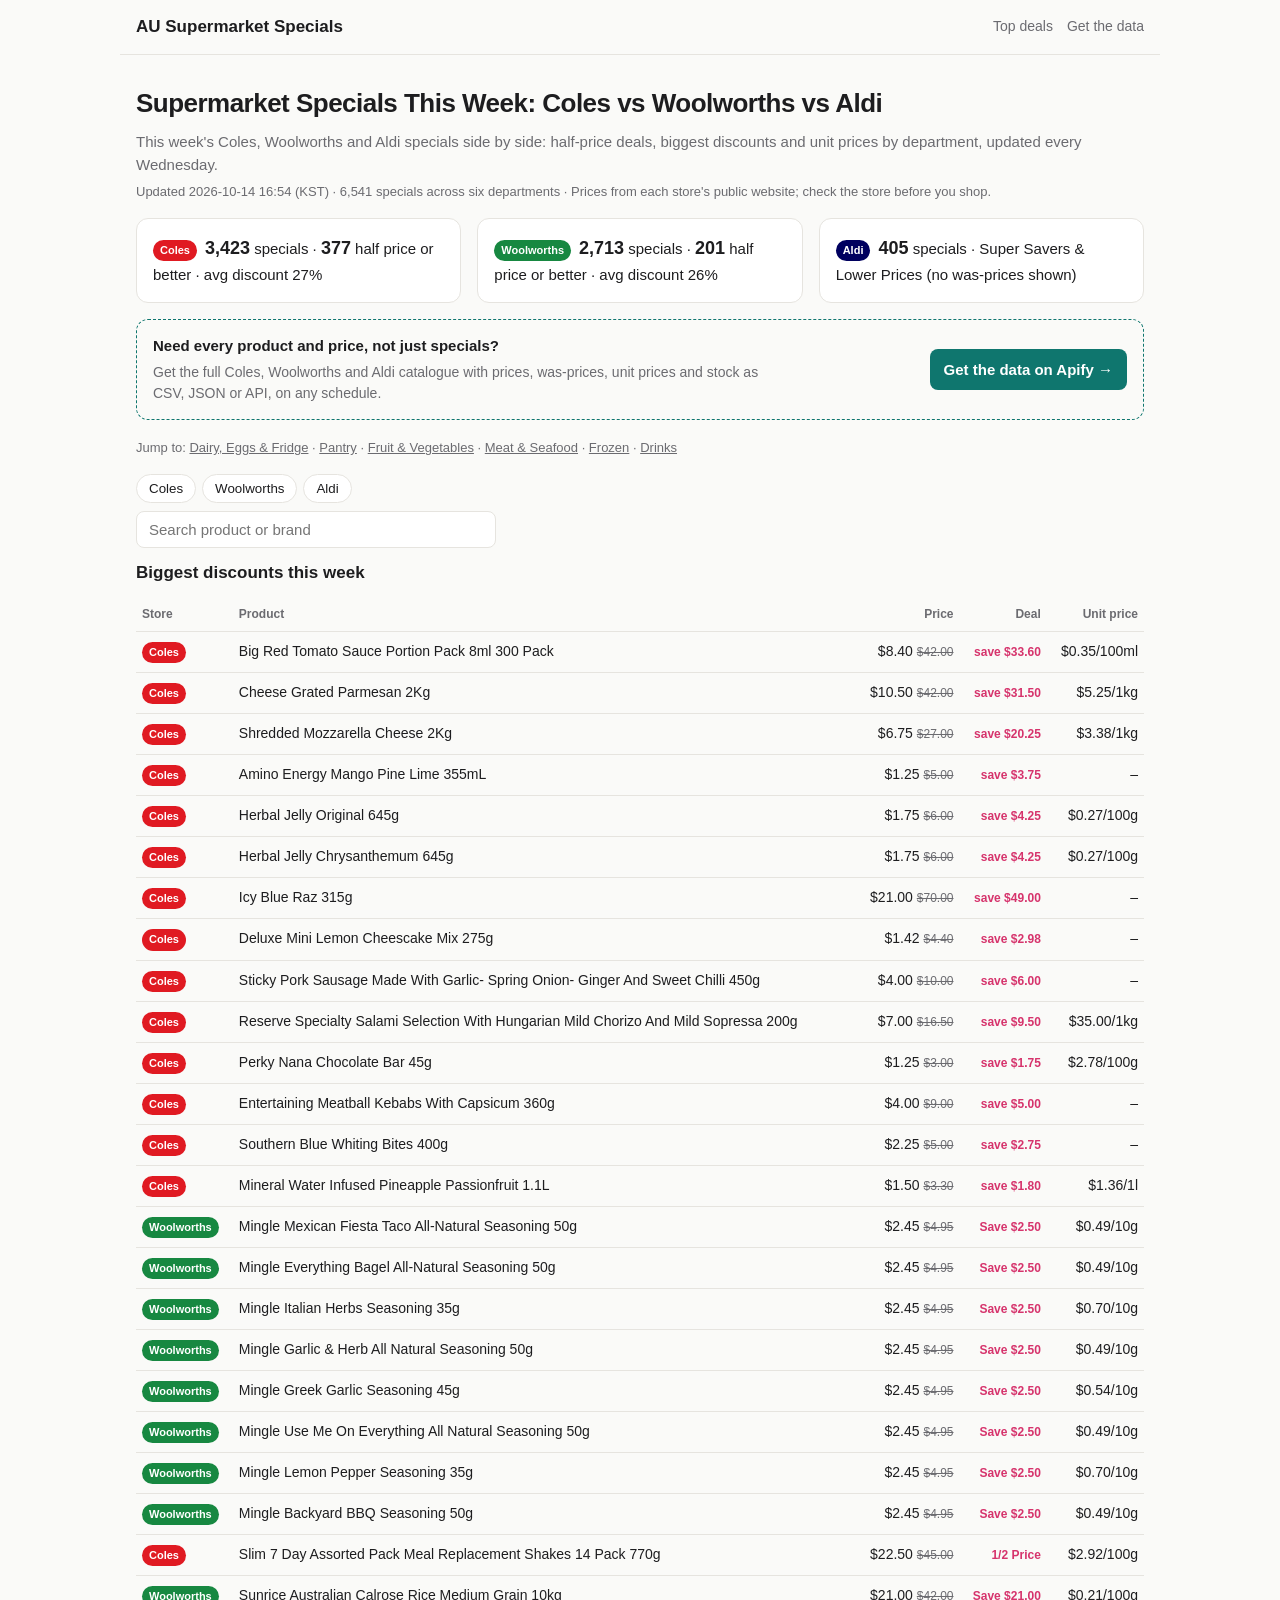
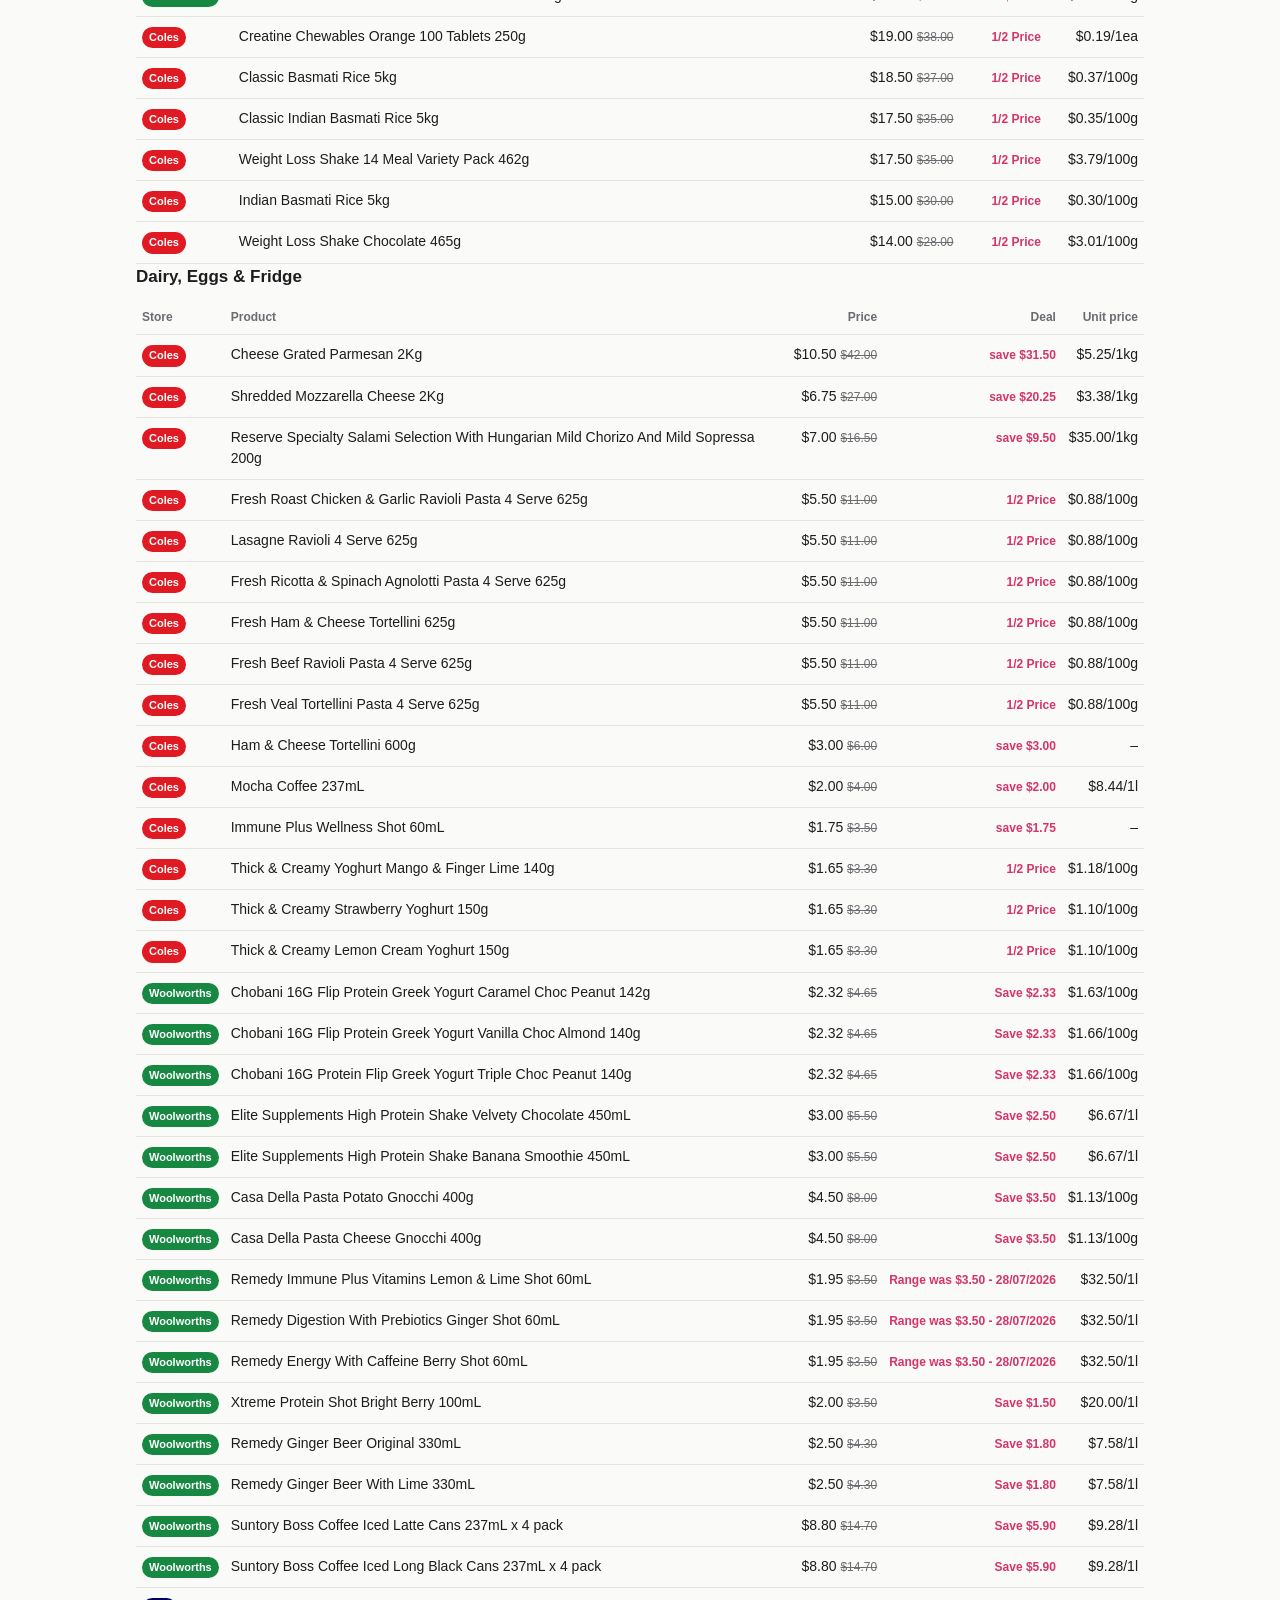
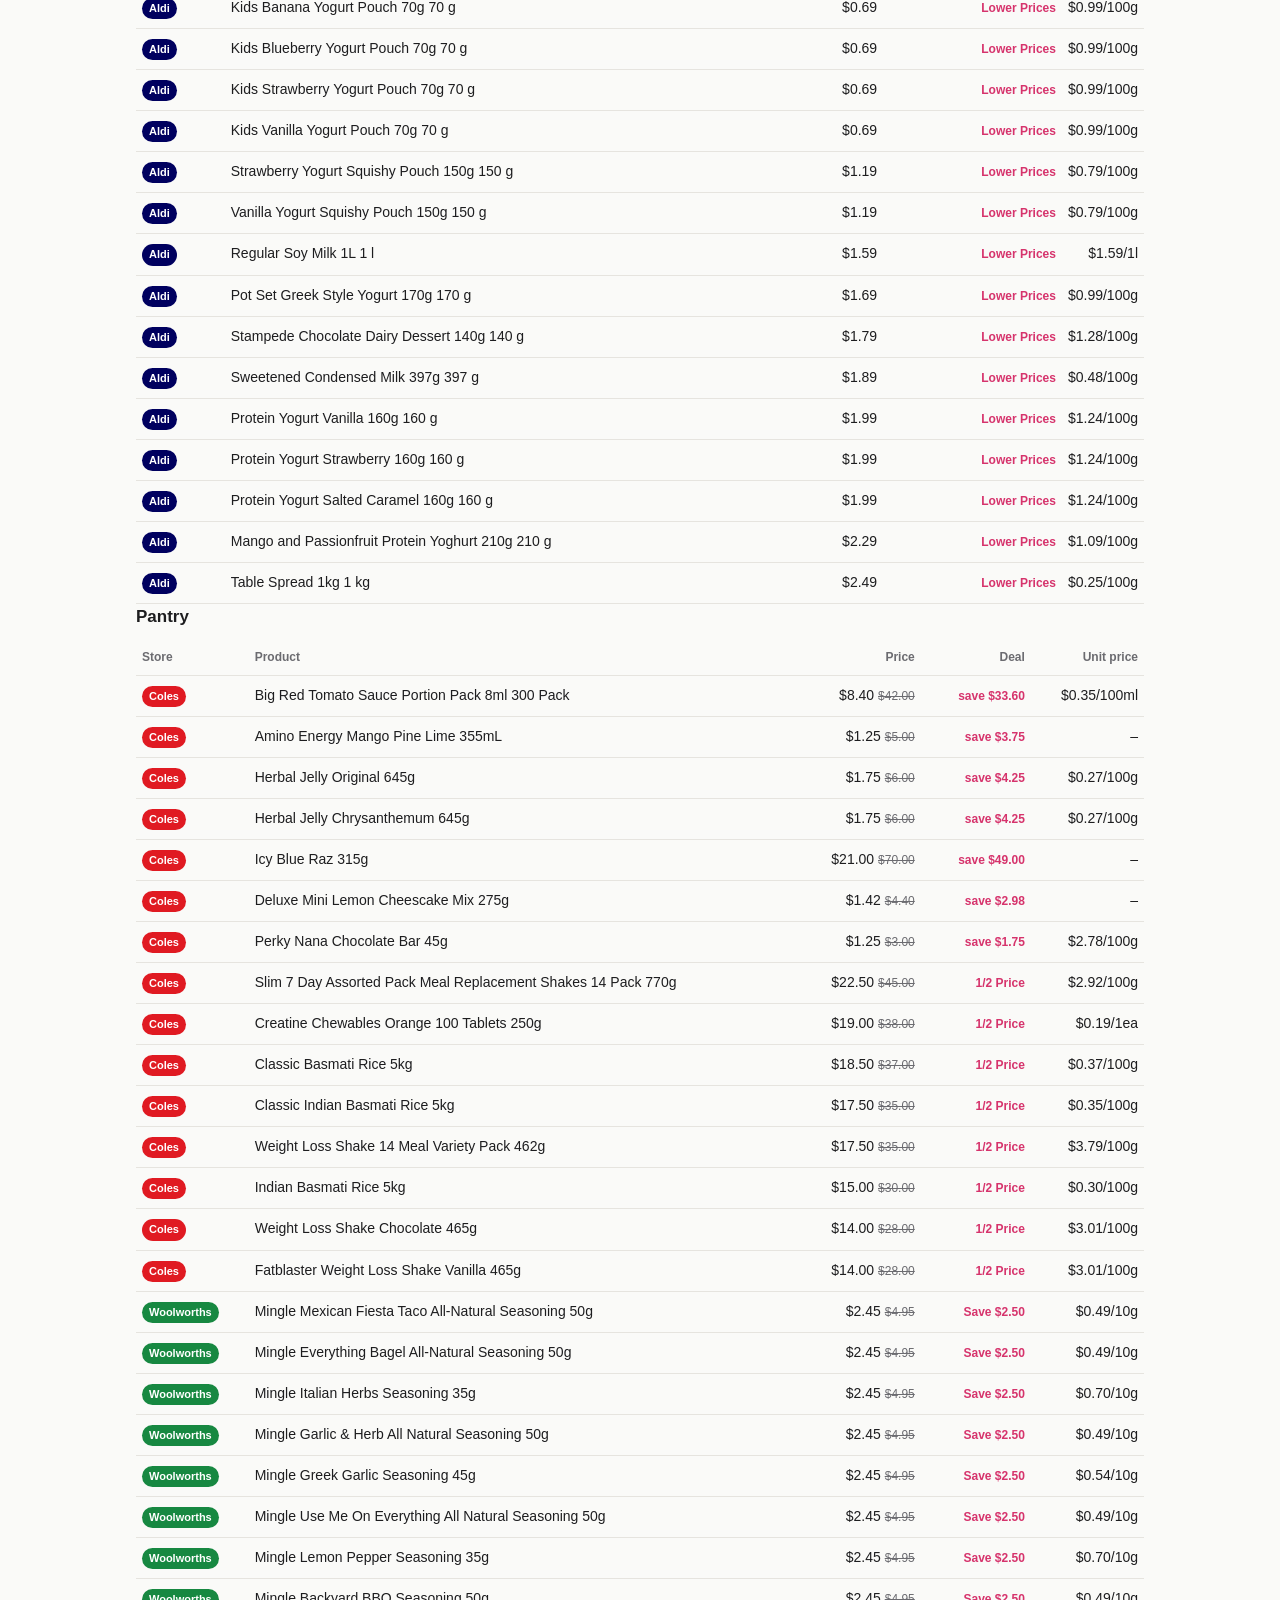
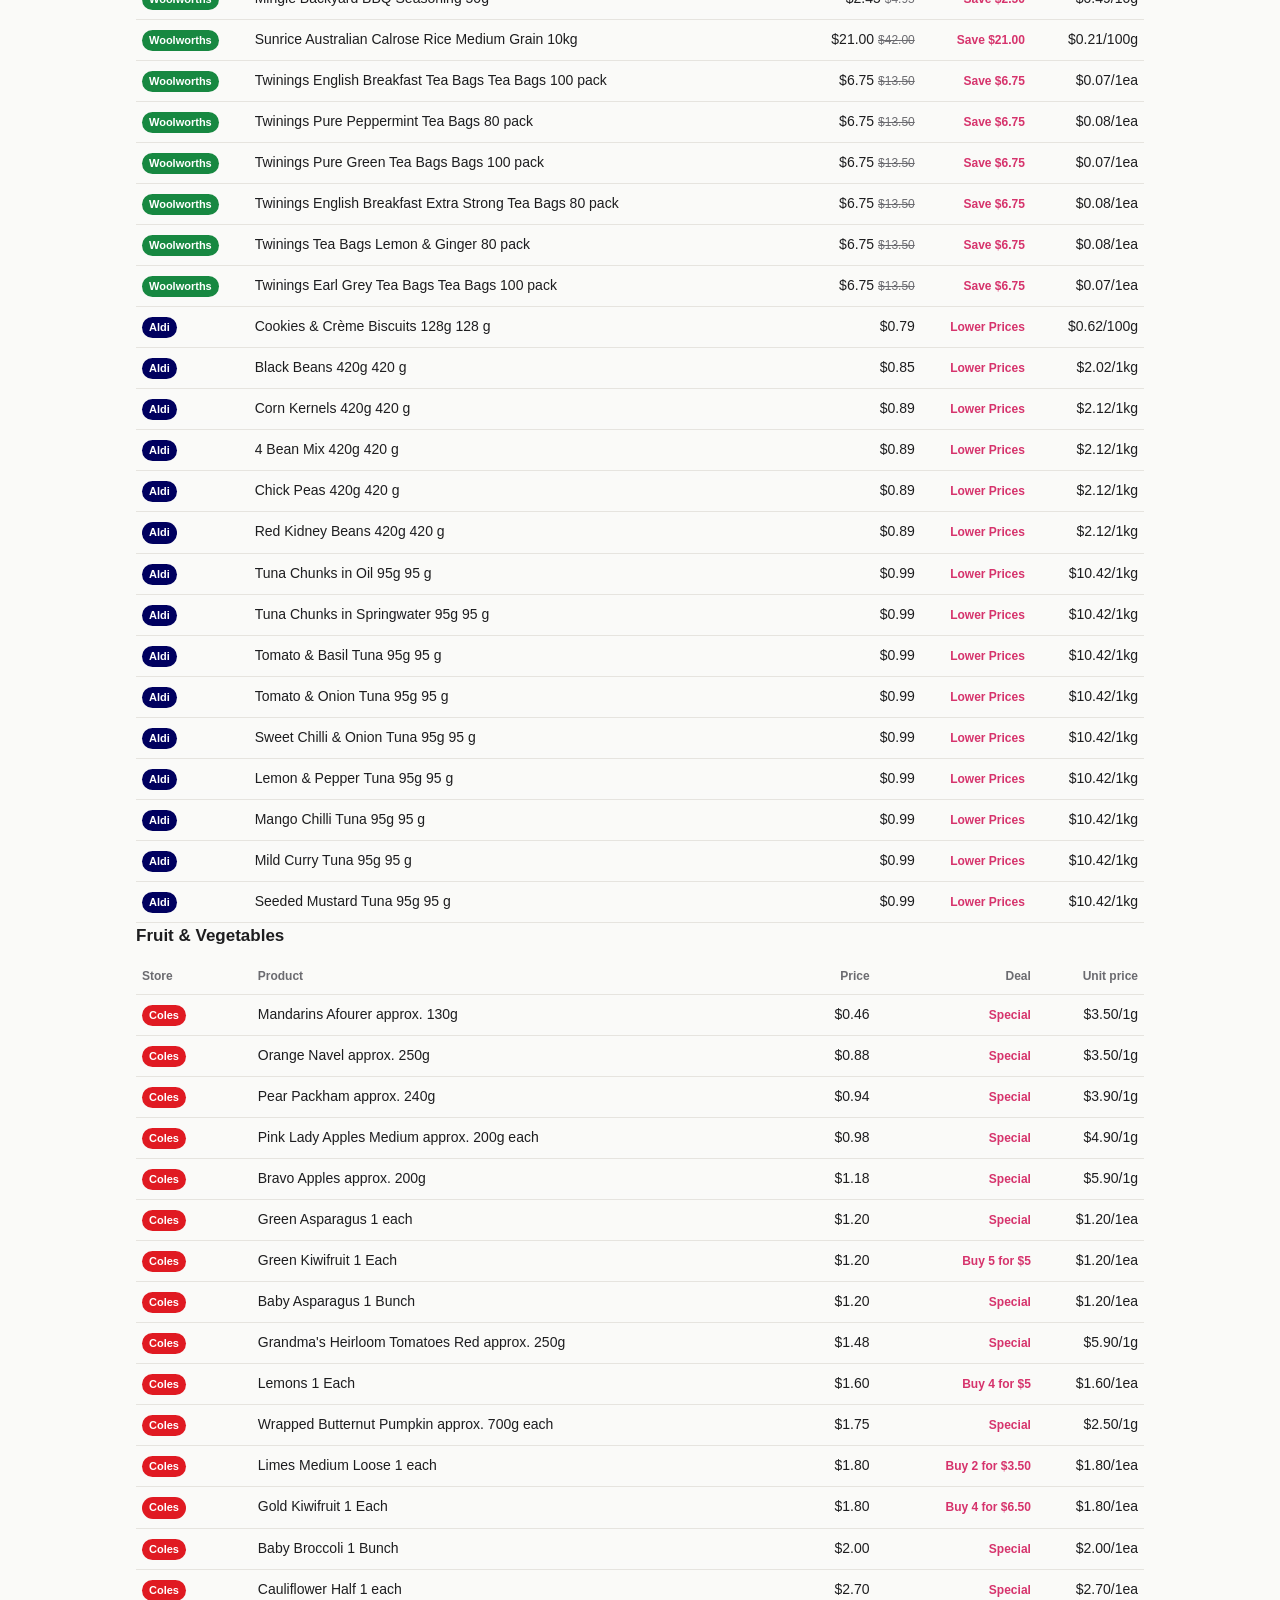
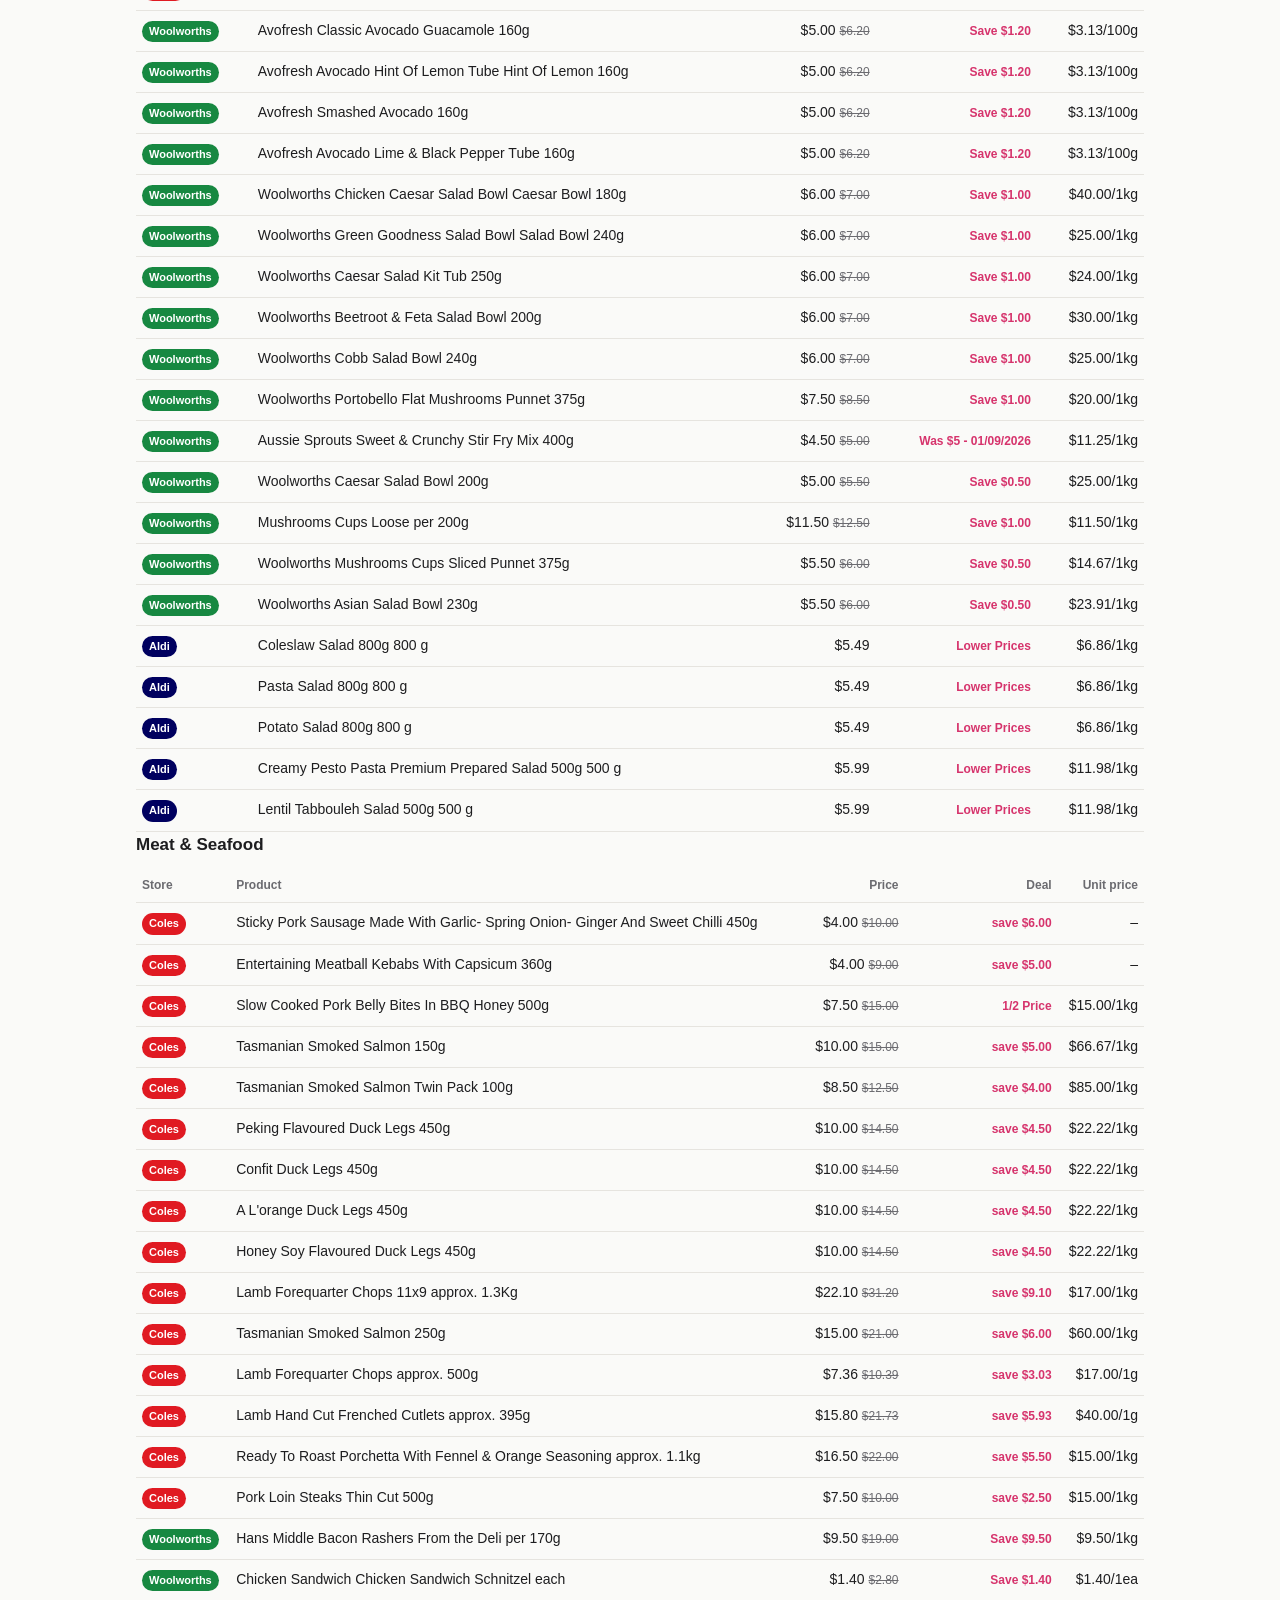
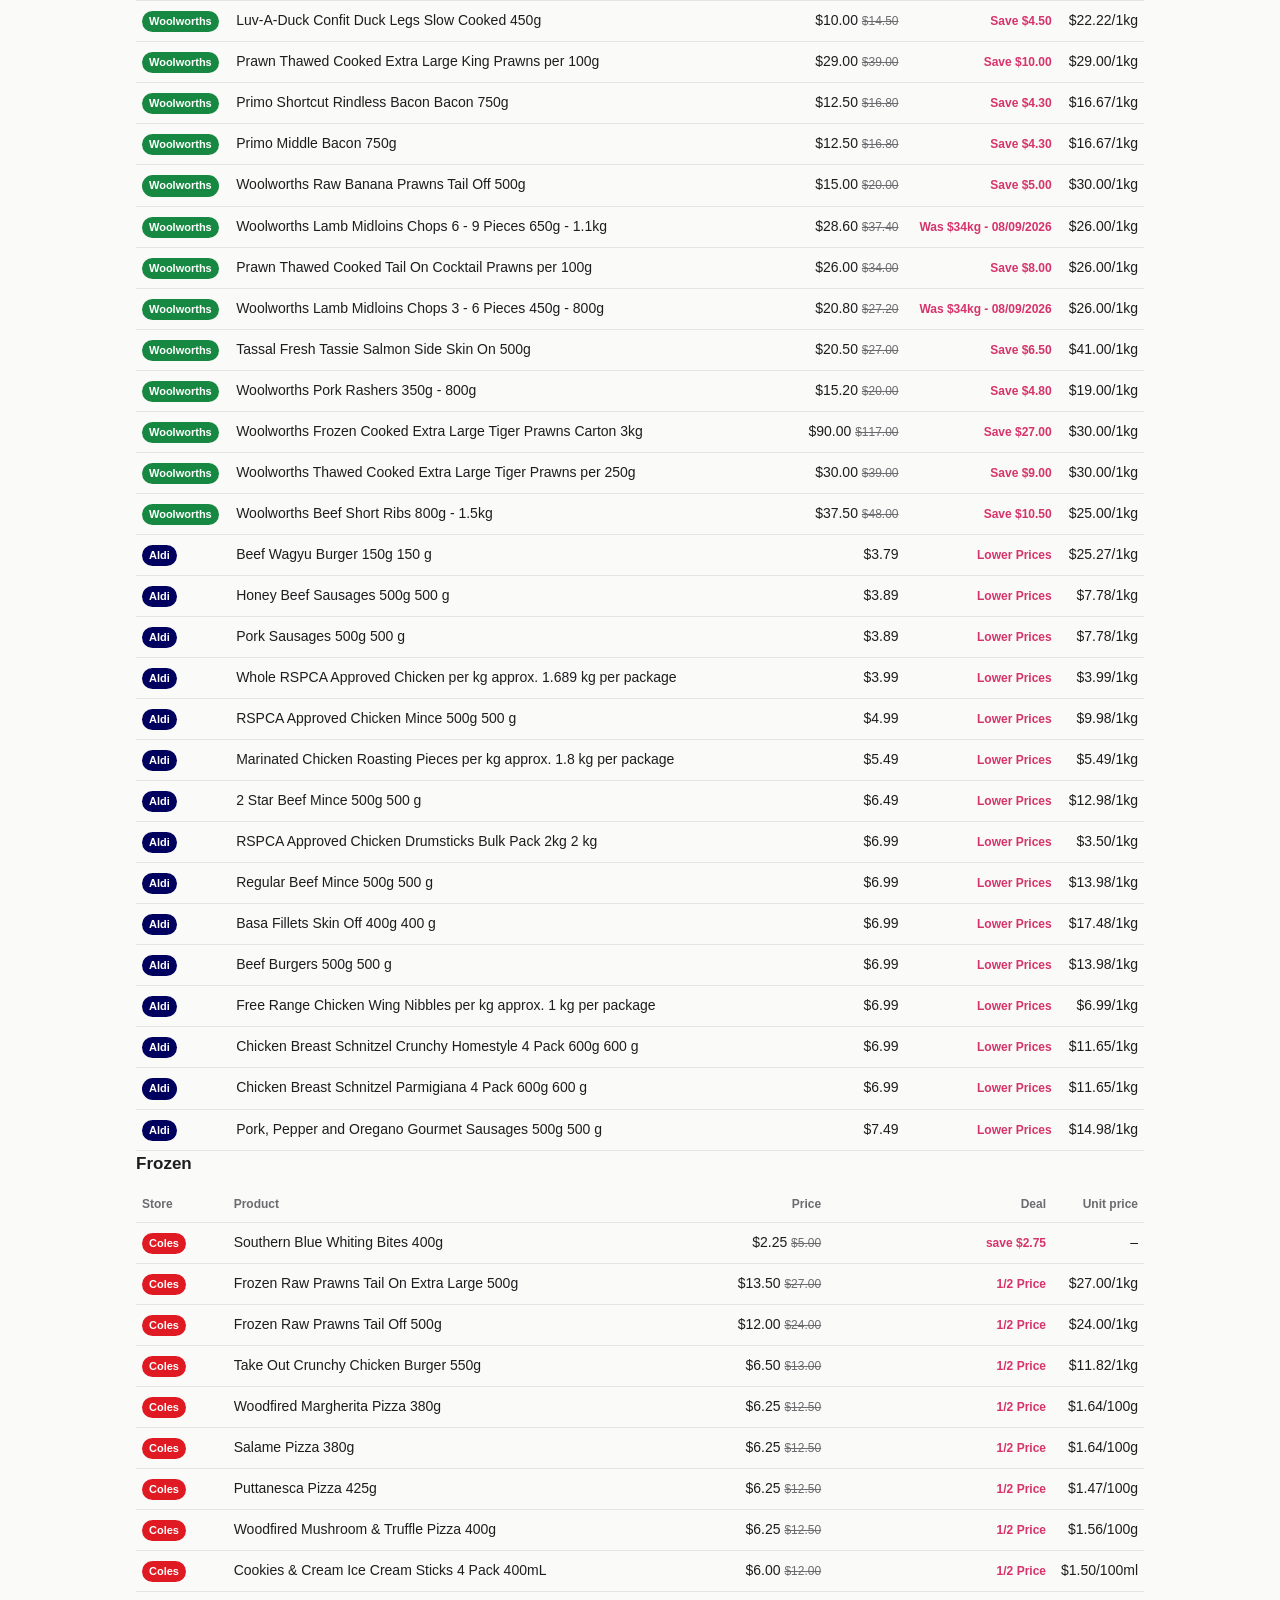
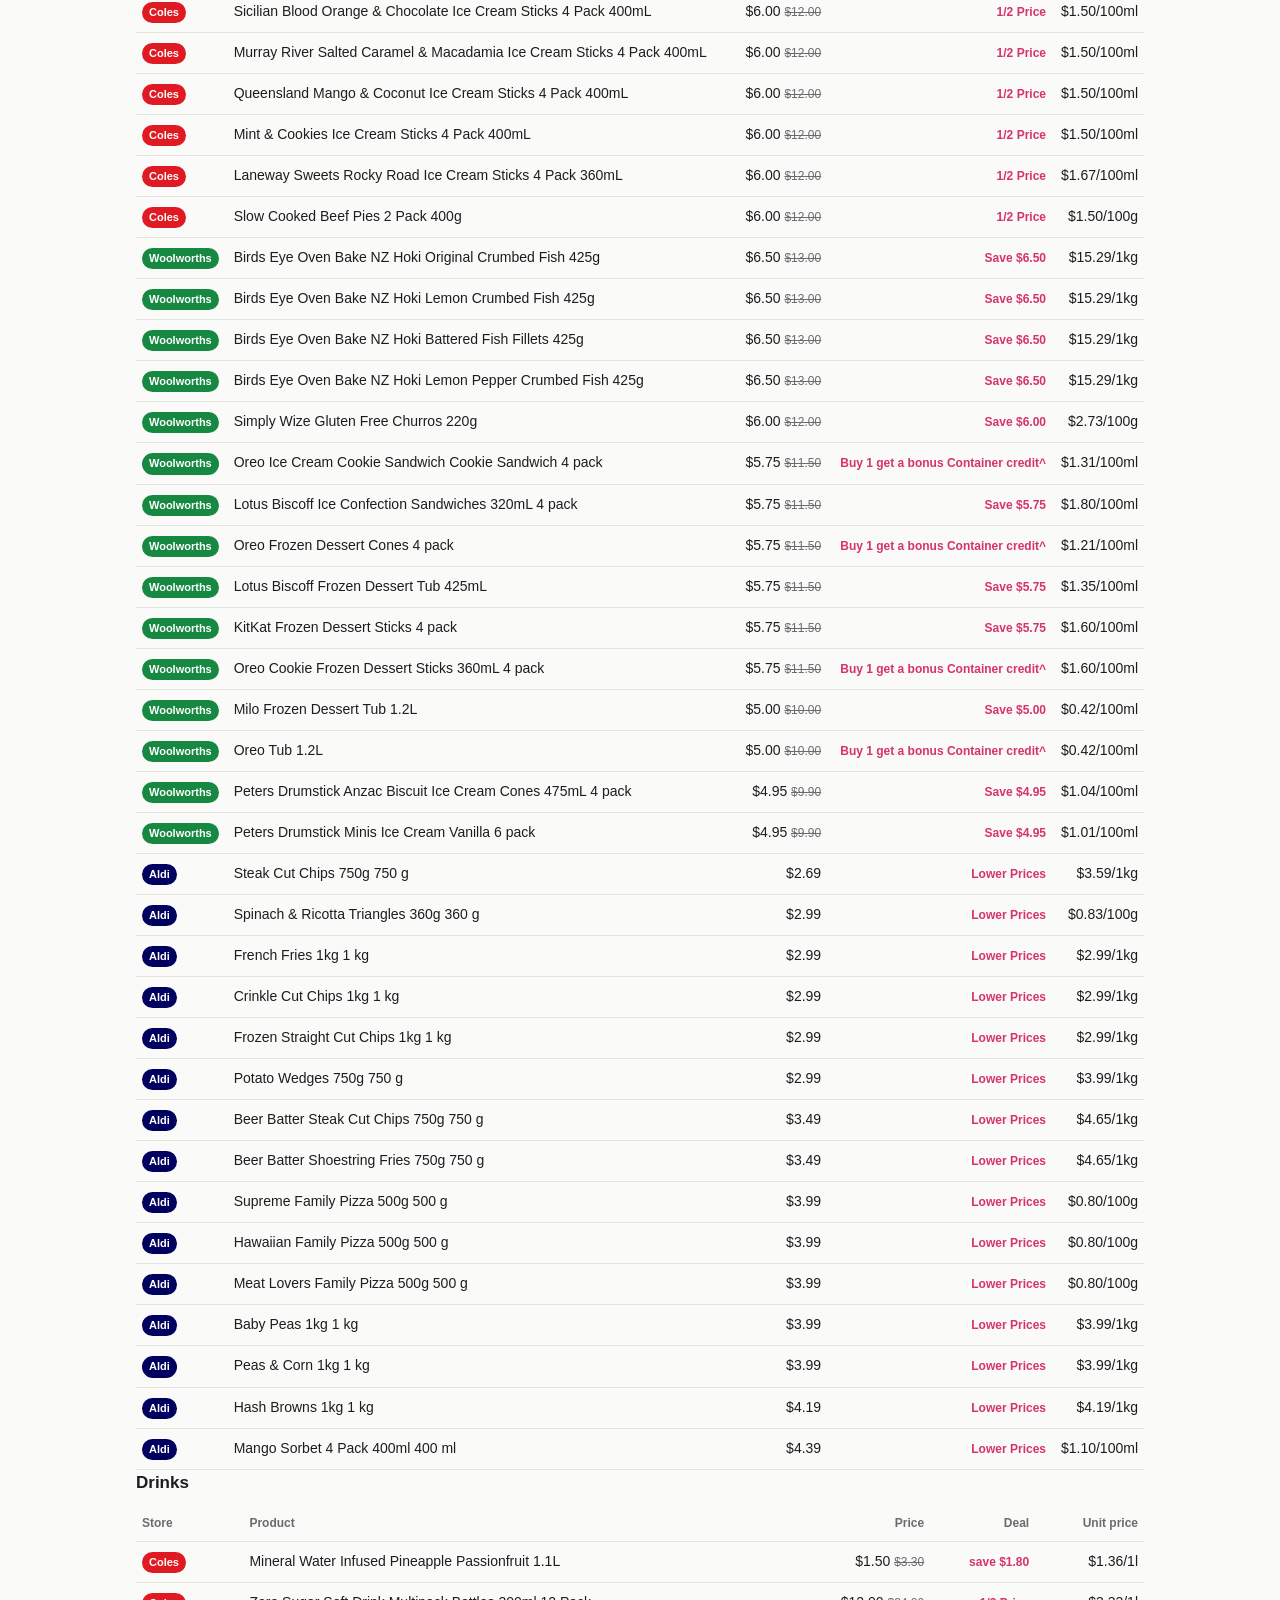
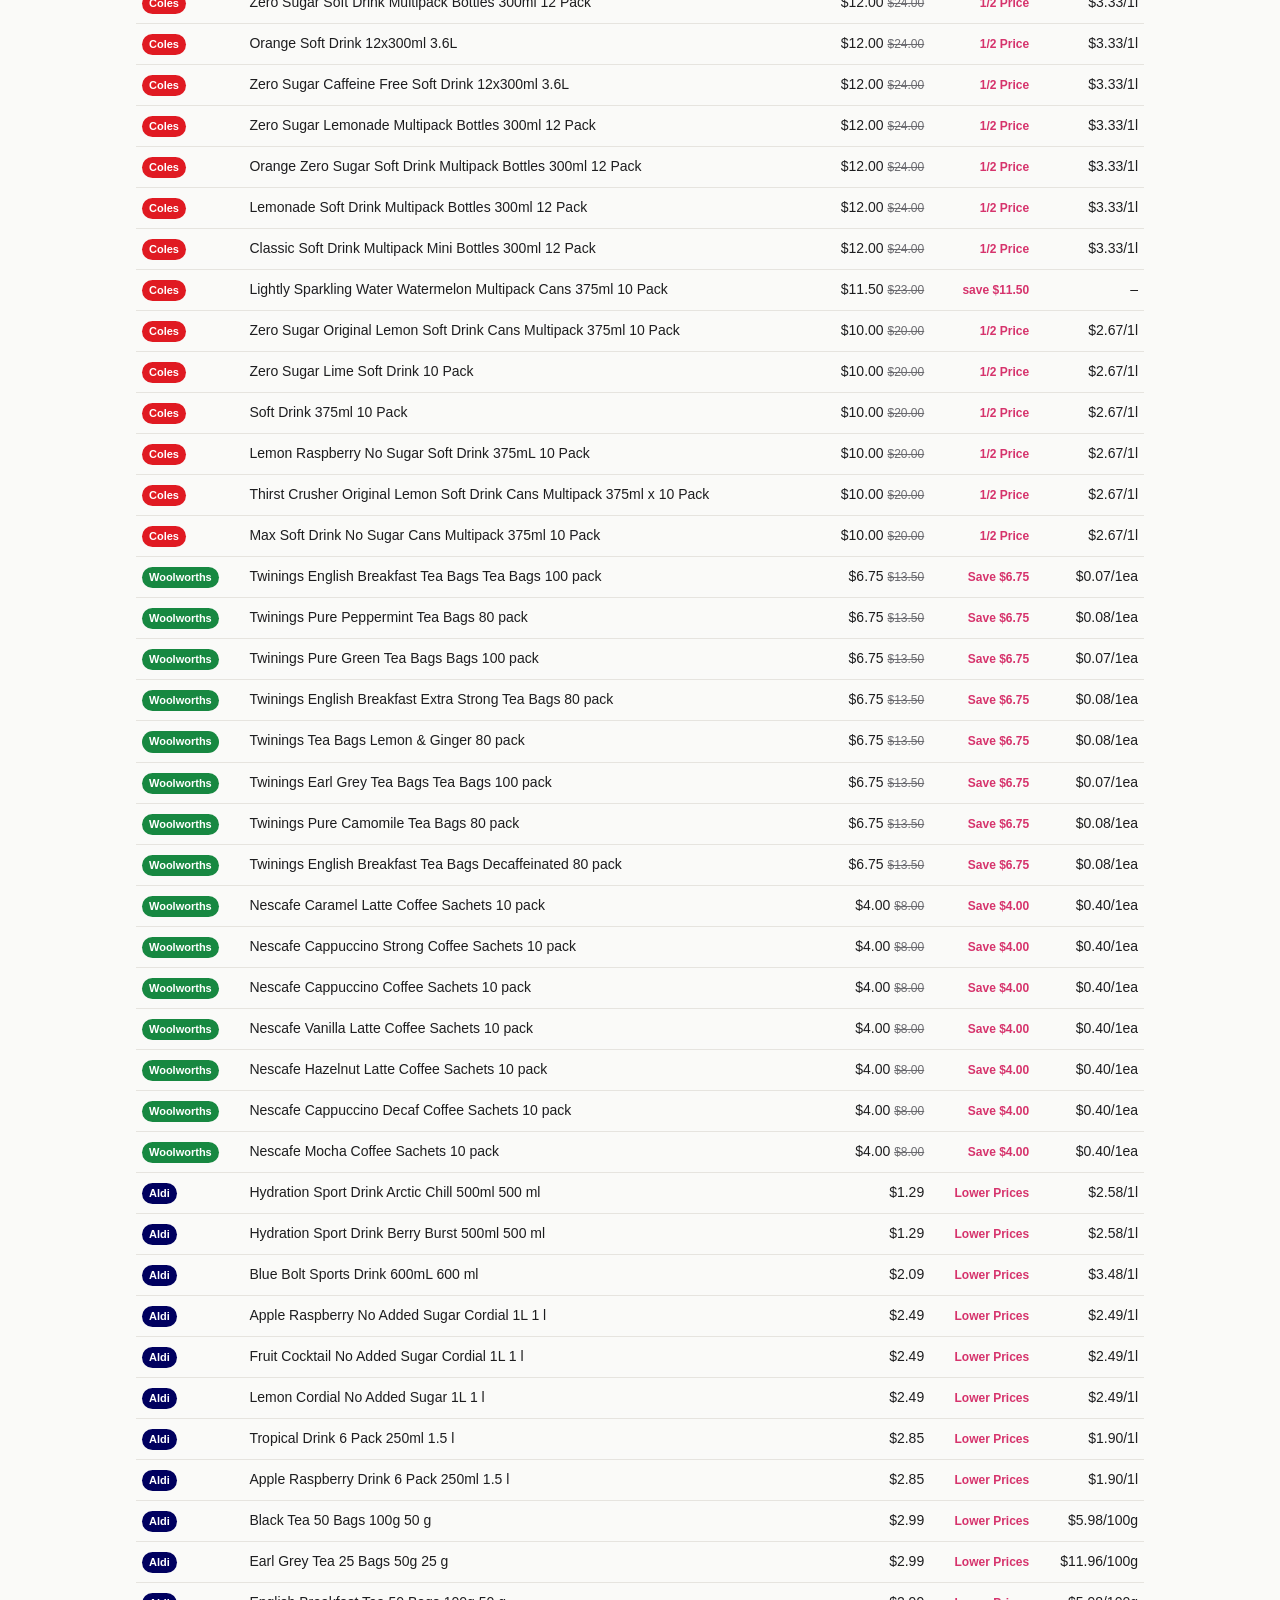
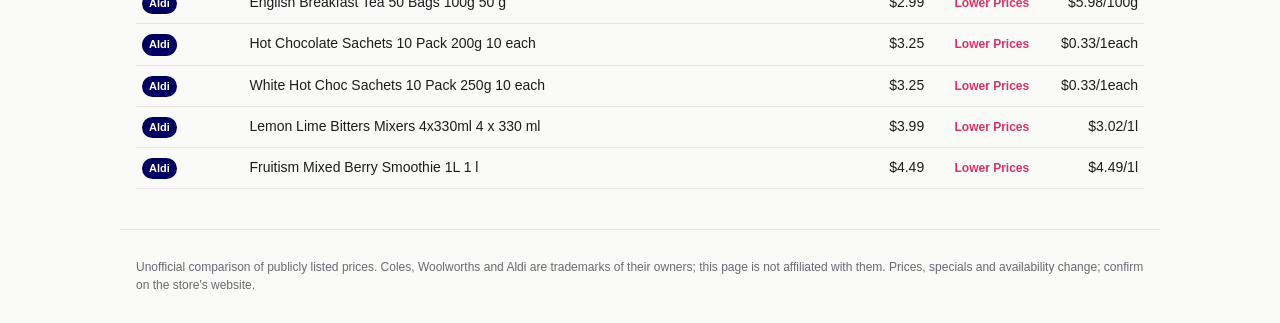
==== commit 33ae2a8f: "Update AU specials 2026-10-14" ====
--- a/docs/au/index.html
+++ b/docs/au/index.html
@@ -4,7 +4,7 @@
 <title>Supermarket Specials This Week: Coles vs Woolworths vs Aldi</title><meta name="description" content="This week&#x27;s Coles, Woolworths and Aldi specials side by side: half-price deals, biggest discounts and unit prices by department, updated every Wednesday.">
 <meta property="og:title" content="Supermarket Specials This Week: Coles vs Woolworths vs Aldi"><meta property="og:description" content="This week&#x27;s Coles, Woolworths and Aldi specials side by side: half-price deals, biggest discounts and unit prices by department, updated every Wednesday.">
 <link rel="stylesheet" href="../style.css"><meta name="google-site-verification" content="ddOe3T7hgUrxZfu9wyzTWHohFLFt5zm6lUy1jZbl9IA"><script data-goatcounter="https://k-ranking.goatcounter.com/count" async src="//gc.zgo.at/count.js"></script>
-<script type="application/ld+json">{"@context": "https://schema.org", "@type": "ItemList", "name": "Supermarket Specials This Week: Coles vs Woolworths vs Aldi", "itemListElement": [{"@type": "ListItem", "position": 1, "name": "Big Red Tomato Sauce Portion Pack 8ml", "url": "https://www.coles.com.au/product/heinz-big-red-tomato-sauce-portion-pack-8ml-300-pack-1138080"}, {"@type": "ListItem", "position": 2, "name": "Cheese Grated Parmesan", "url": "https://www.coles.com.au/product/universal-cheese-grated-parmesan-2kg-1518842"}, {"@type": "ListItem", "position": 3, "name": "Shredded Mozzarella Cheese", "url": "https://www.coles.com.au/product/universal-shredded-mozzarella-cheese-2kg-1518809"}, {"@type": "ListItem", "position": 4, "name": "Icy Blue Raz", "url": "https://www.coles.com.au/product/a-b-e-all-black-everything-icy-blue-raz-315g-8564848"}, {"@type": "ListItem", "position": 5, "name": "Deluxe Mini Lemon Cheescake Mix", "url": "https://www.coles.com.au/product/greens-deluxe-mini-lemon-cheescake-mix-275g-5554407"}, {"@type": "ListItem", "position": 6, "name": "Mexican Style Fajita Honey & Chilli Paste", "url": "https://www.coles.com.au/product/capsicana-mexican-style-fajita-honey-chilli-paste-60g-1325838"}, {"@type": "ListItem", "position": 7, "name": "Brazilian Style Tomato Coconut & Chilli Wrap Paste", "url": "https://www.coles.com.au/product/capsicana-brazilian-style-tomato-coconut-chilli-wrap-paste-60g-1325849"}, {"@type": "ListItem", "position": 8, "name": "Mexican Style Burrito Tomato & Chipotle Paste", "url": "https://www.coles.com.au/product/capsicana-mexican-style-burrito-tomato-chipotle-paste-60g-1325850"}, {"@type": "ListItem", "position": 9, "name": "Sticky Pork Sausage Made With Garlic- Spring Onion- Ginger And Sweet Chilli", "url": "https://www.coles.com.au/product/small-batch-sticky-pork-sausage-made-with-garlic-spring-onion-ginger-and-sweet-chilli-450g-8891447"}, {"@type": "ListItem", "position": 10, "name": "Perky Nana Chocolate Bar", "url": "https://www.coles.com.au/product/cadbury-perky-nana-chocolate-bar-45g-3713510"}]}</script>
+<script type="application/ld+json">{"@context": "https://schema.org", "@type": "ItemList", "name": "Supermarket Specials This Week: Coles vs Woolworths vs Aldi", "itemListElement": [{"@type": "ListItem", "position": 1, "name": "Big Red Tomato Sauce Portion Pack 8ml", "url": "https://www.coles.com.au/product/heinz-big-red-tomato-sauce-portion-pack-8ml-300-pack-1138080"}, {"@type": "ListItem", "position": 2, "name": "Cheese Grated Parmesan", "url": "https://www.coles.com.au/product/universal-cheese-grated-parmesan-2kg-1518842"}, {"@type": "ListItem", "position": 3, "name": "Shredded Mozzarella Cheese", "url": "https://www.coles.com.au/product/universal-shredded-mozzarella-cheese-2kg-1518809"}, {"@type": "ListItem", "position": 4, "name": "Amino Energy Mango Pine Lime", "url": "https://www.coles.com.au/product/optimum-nutrition-amino-energy-mango-pine-lime-355ml-8956983"}, {"@type": "ListItem", "position": 5, "name": "Herbal Jelly Original", "url": "https://www.coles.com.au/product/sunity-herbal-jelly-original-645g-1615951"}, {"@type": "ListItem", "position": 6, "name": "Herbal Jelly Chrysanthemum", "url": "https://www.coles.com.au/product/sunity-herbal-jelly-chrysanthemum-645g-1615940"}, {"@type": "ListItem", "position": 7, "name": "Icy Blue Raz", "url": "https://www.coles.com.au/product/a-b-e-all-black-everything-icy-blue-raz-315g-8564848"}, {"@type": "ListItem", "position": 8, "name": "Deluxe Mini Lemon Cheescake Mix", "url": "https://www.coles.com.au/product/greens-deluxe-mini-lemon-cheescake-mix-275g-5554407"}, {"@type": "ListItem", "position": 9, "name": "Sticky Pork Sausage Made With Garlic- Spring Onion- Ginger And Sweet Chilli", "url": "https://www.coles.com.au/product/small-batch-sticky-pork-sausage-made-with-garlic-spring-onion-ginger-and-sweet-chilli-450g-8891447"}, {"@type": "ListItem", "position": 10, "name": "Reserve Specialty Salami Selection With Hungarian Mild Chorizo And Mild Sopressa", "url": "https://www.coles.com.au/product/primo-reserve-specialty-salami-selection-with-hungarian-mild-chorizo-and-mild-sopressa-200g-1435734"}]}</script>
 <style>.st{display:inline-block;font-size:11px;font-weight:700;padding:2px 7px;border-radius:999px;color:#fff;white-space:nowrap}
 .st-coles{background:#e01a22}.st-woolworths{background:#178841}.st-aldi{background:#00005f}
 .stat b{font-size:18px}.stat .st{margin-right:8px}s{color:var(--mut);font-size:12px}
@@ -14,14 +14,14 @@
 <header class="top"><a class="logo" href="index.html">AU Supermarket Specials</a><nav><a href="#top-deals">Top deals</a><a href="https://apify.com/magenta_courser/australia-supermarket-prices" target="_blank" rel="noopener">Get the data</a></nav></header>
 <main>
 <h1>Supermarket Specials This Week: Coles vs Woolworths vs Aldi</h1><p class="lead">This week&#x27;s Coles, Woolworths and Aldi specials side by side: half-price deals, biggest discounts and unit prices by department, updated every Wednesday.</p>
-<p class="meta">Updated 2026-10-12 02:47 (KST) · 6,204 specials across six departments · Prices from each store's public website; check the store before you shop.</p>
-<div class="grid"><div class="card stat"><span class="st st-coles">Coles</span><b>3,148</b> specials · <b>296</b> half price or better · avg discount 27%</div><div class="card stat"><span class="st st-woolworths">Woolworths</span><b>2,657</b> specials · <b>237</b> half price or better · avg discount 25%</div><div class="card stat"><span class="st st-aldi">Aldi</span><b>399</b> specials · Super Savers &amp; Lower Prices (no was-prices shown)</div></div>
+<p class="meta">Updated 2026-10-14 16:54 (KST) · 6,541 specials across six departments · Prices from each store's public website; check the store before you shop.</p>
+<div class="grid"><div class="card stat"><span class="st st-coles">Coles</span><b>3,423</b> specials · <b>377</b> half price or better · avg discount 27%</div><div class="card stat"><span class="st st-woolworths">Woolworths</span><b>2,713</b> specials · <b>201</b> half price or better · avg discount 26%</div><div class="card stat"><span class="st st-aldi">Aldi</span><b>405</b> specials · Super Savers &amp; Lower Prices (no was-prices shown)</div></div>
 <section class="cta"><div><strong>Need every product and price, not just specials?</strong><p>Get the full Coles, Woolworths and Aldi catalogue with prices, was-prices, unit prices and stock as CSV, JSON or API, on any schedule.</p></div><a class="btn" href="https://apify.com/magenta_courser/australia-supermarket-prices" target="_blank" rel="noopener">Get the data on Apify →</a></section>
 <p class="meta">Jump to: <a href="#dairy-eggs-fridge">Dairy, Eggs & Fridge</a> · <a href="#pantry">Pantry</a> · <a href="#fruit-vegetables">Fruit & Vegetables</a> · <a href="#meat-seafood">Meat & Seafood</a> · <a href="#frozen">Frozen</a> · <a href="#drinks">Drinks</a></p>
 <div class="filters"><button data-f="coles">Coles</button><button data-f="woolworths">Woolworths</button><button data-f="aldi">Aldi</button></div>
 <input id="q" type="search" placeholder="Search product or brand" aria-label="Search product or brand">
-<section id="top-deals"><h2>Biggest discounts this week</h2><div class="tbl"><table><thead><tr><th>Store</th><th>Product</th><th class="num">Price</th><th class="num">Deal</th><th class="num hide-s">Unit price</th></tr></thead><tbody><tr data-s="coles" data-q="heinz big red tomato sauce portion pack 8ml"><td><span class="st st-coles">Coles</span></td><td class="it"><a href="https://www.coles.com.au/product/heinz-big-red-tomato-sauce-portion-pack-8ml-300-pack-1138080" rel="nofollow noopener" target="_blank">Big Red Tomato Sauce Portion Pack 8ml 300 Pack</a></td><td class="num">$8.40 <s>$42.00</s></td><td class="num"><span class="disc">save $33.60</span></td><td class="num hide-s">$0.35/100ml</td></tr><tr data-s="coles" data-q="universal cheese grated parmesan"><td><span class="st st-coles">Coles</span></td><td class="it"><a href="https://www.coles.com.au/product/universal-cheese-grated-parmesan-2kg-1518842" rel="nofollow noopener" target="_blank">Cheese Grated Parmesan 2Kg</a></td><td class="num">$10.50 <s>$42.00</s></td><td class="num"><span class="disc">save $31.50</span></td><td class="num hide-s">$5.25/1kg</td></tr><tr data-s="coles" data-q="universal shredded mozzarella cheese"><td><span class="st st-coles">Coles</span></td><td class="it"><a href="https://www.coles.com.au/product/universal-shredded-mozzarella-cheese-2kg-1518809" rel="nofollow noopener" target="_blank">Shredded Mozzarella Cheese 2Kg</a></td><td class="num">$6.75 <s>$27.00</s></td><td class="num"><span class="disc">save $20.25</span></td><td class="num hide-s">$3.38/1kg</td></tr><tr data-s="coles" data-q="a.b.e all black everything icy blue raz"><td><span class="st st-coles">Coles</span></td><td class="it"><a href="https://www.coles.com.au/product/a-b-e-all-black-everything-icy-blue-raz-315g-8564848" rel="nofollow noopener" target="_blank">Icy Blue Raz 315g</a></td><td class="num">$21.00 <s>$70.00</s></td><td class="num"><span class="disc">save $49.00</span></td><td class="num hide-s">–</td></tr><tr data-s="coles" data-q="greens deluxe mini lemon cheescake mix"><td><span class="st st-coles">Coles</span></td><td class="it"><a href="https://www.coles.com.au/product/greens-deluxe-mini-lemon-cheescake-mix-275g-5554407" rel="nofollow noopener" target="_blank">Deluxe Mini Lemon Cheescake Mix 275g</a></td><td class="num">$1.42 <s>$4.40</s></td><td class="num"><span class="disc">save $2.98</span></td><td class="num hide-s">–</td></tr><tr data-s="coles" data-q="capsicana mexican style fajita honey &amp; chilli paste"><td><span class="st st-coles">Coles</span></td><td class="it"><a href="https://www.coles.com.au/product/capsicana-mexican-style-fajita-honey-chilli-paste-60g-1325838" rel="nofollow noopener" target="_blank">Mexican Style Fajita Honey &amp; Chilli Paste 60g</a></td><td class="num">$1.00 <s>$3.00</s></td><td class="num"><span class="disc">save $2.00</span></td><td class="num hide-s">$1.67/100g</td></tr><tr data-s="coles" data-q="capsicana brazilian style tomato coconut &amp; chilli wrap paste"><td><span class="st st-coles">Coles</span></td><td class="it"><a href="https://www.coles.com.au/product/capsicana-brazilian-style-tomato-coconut-chilli-wrap-paste-60g-1325849" rel="nofollow noopener" target="_blank">Brazilian Style Tomato Coconut &amp; Chilli Wrap Paste 60g</a></td><td class="num">$1.00 <s>$3.00</s></td><td class="num"><span class="disc">save $2.00</span></td><td class="num hide-s">$1.67/100g</td></tr><tr data-s="coles" data-q="capsicana mexican style burrito tomato &amp; chipotle paste"><td><span class="st st-coles">Coles</span></td><td class="it"><a href="https://www.coles.com.au/product/capsicana-mexican-style-burrito-tomato-chipotle-paste-60g-1325850" rel="nofollow noopener" target="_blank">Mexican Style Burrito Tomato &amp; Chipotle Paste 60g</a></td><td class="num">$1.00 <s>$3.00</s></td><td class="num"><span class="disc">save $2.00</span></td><td class="num hide-s">$1.67/100g</td></tr><tr data-s="coles" data-q="small batch sticky pork sausage made with garlic- spring onion- ginger and sweet chilli"><td><span class="st st-coles">Coles</span></td><td class="it"><a href="https://www.coles.com.au/product/small-batch-sticky-pork-sausage-made-with-garlic-spring-onion-ginger-and-sweet-chilli-450g-8891447" rel="nofollow noopener" target="_blank">Sticky Pork Sausage Made With Garlic- Spring Onion- Ginger And Sweet Chilli 450g</a></td><td class="num">$4.00 <s>$10.00</s></td><td class="num"><span class="disc">save $6.00</span></td><td class="num hide-s">–</td></tr><tr data-s="coles" data-q="cadbury perky nana chocolate bar"><td><span class="st st-coles">Coles</span></td><td class="it"><a href="https://www.coles.com.au/product/cadbury-perky-nana-chocolate-bar-45g-3713510" rel="nofollow noopener" target="_blank">Perky Nana Chocolate Bar 45g</a></td><td class="num">$1.25 <s>$3.00</s></td><td class="num"><span class="disc">save $1.75</span></td><td class="num hide-s">$2.78/100g</td></tr><tr data-s="coles" data-q="coles entertaining meatball kebabs with capsicum"><td><span class="st st-coles">Coles</span></td><td class="it"><a href="https://www.coles.com.au/product/coles-entertaining-meatball-kebabs-with-capsicum-360g-1327844" rel="nofollow noopener" target="_blank">Entertaining Meatball Kebabs With Capsicum 360g</a></td><td class="num">$4.00 <s>$9.00</s></td><td class="num"><span class="disc">save $5.00</span></td><td class="num hide-s">–</td></tr><tr data-s="coles" data-q="sealord southern blue whiting bites"><td><span class="st st-coles">Coles</span></td><td class="it"><a href="https://www.coles.com.au/product/sealord-southern-blue-whiting-bites-400g-7173776" rel="nofollow noopener" target="_blank">Southern Blue Whiting Bites 400g</a></td><td class="num">$2.25 <s>$5.00</s></td><td class="num"><span class="disc">save $2.75</span></td><td class="num hide-s">–</td></tr><tr data-s="coles" data-q="schweppes mineral water infused pineapple passionfruit"><td><span class="st st-coles">Coles</span></td><td class="it"><a href="https://www.coles.com.au/product/schweppes-mineral-water-infused-pineapple-passionfruit-1-1l-1056576" rel="nofollow noopener" target="_blank">Mineral Water Infused Pineapple Passionfruit 1.1L</a></td><td class="num">$1.50 <s>$3.30</s></td><td class="num"><span class="disc">save $1.80</span></td><td class="num hide-s">$1.36/1l</td></tr><tr data-s="woolworths" data-q="fruity burst fruity burst disney princess apple fruit drink poppers bottle"><td><span class="st st-woolworths">Woolworths</span></td><td class="it"><a href="https://www.woolworths.com.au/shop/productdetails/6056178/fruity-burst-disney-princess-apple-fruit-drink-poppers-bottle" rel="nofollow noopener" target="_blank">Fruity Burst Disney Princess Apple Fruit Drink Poppers Bottle 250mL</a></td><td class="num">$0.90 <s>$2.00</s></td><td class="num"><span class="disc">Save $1.10</span></td><td class="num hide-s">$3.60/1l</td></tr><tr data-s="woolworths" data-q="fruity burst fruity burst avengers apple fruit drink poppers bottle"><td><span class="st st-woolworths">Woolworths</span></td><td class="it"><a href="https://www.woolworths.com.au/shop/productdetails/6056520/fruity-burst-avengers-apple-fruit-drink-poppers-bottle" rel="nofollow noopener" target="_blank">Fruity Burst Avengers Apple Fruit Drink Poppers Bottle 250mL</a></td><td class="num">$0.90 <s>$2.00</s></td><td class="num"><span class="disc">Save $1.10</span></td><td class="num hide-s">$3.60/1l</td></tr><tr data-s="woolworths" data-q="fruity burst fruity burst batman mixed berry fruit drink poppers bottle"><td><span class="st st-woolworths">Woolworths</span></td><td class="it"><a href="https://www.woolworths.com.au/shop/productdetails/6056433/fruity-burst-batman-mixed-berry-fruit-drink-poppers-bottle" rel="nofollow noopener" target="_blank">Fruity Burst Batman Mixed Berry Fruit Drink Poppers Bottle 250mL</a></td><td class="num">$0.90 <s>$2.00</s></td><td class="num"><span class="disc">Save $1.10</span></td><td class="num hide-s">$3.60/1l</td></tr><tr data-s="coles" data-q="heinz tomato ketchup sauce 8ml portion"><td><span class="st st-coles">Coles</span></td><td class="it"><a href="https://www.coles.com.au/product/heinz-tomato-ketchup-sauce-8ml-portion-300-pack-1138681" rel="nofollow noopener" target="_blank">Tomato Ketchup Sauce 8ml Portion 300 Pack</a></td><td class="num">$21.00 <s>$42.00</s></td><td class="num"><span class="disc">1/2 Price</span></td><td class="num hide-s">$0.88/100ml</td></tr><tr data-s="coles" data-q="taj classic basmati rice"><td><span class="st st-coles">Coles</span></td><td class="it"><a href="https://www.coles.com.au/product/taj-classic-basmati-rice-5kg-2051090" rel="nofollow noopener" target="_blank">Classic Basmati Rice 5kg</a></td><td class="num">$18.50 <s>$37.00</s></td><td class="num"><span class="disc">1/2 Price</span></td><td class="num hide-s">$0.37/100g</td></tr><tr data-s="woolworths" data-q="sunrice sunrice premium thai hom mali jasmine rice"><td><span class="st st-woolworths">Woolworths</span></td><td class="it"><a href="https://www.woolworths.com.au/shop/productdetails/6039185/sunrice-premium-thai-hom-mali-jasmine-rice" rel="nofollow noopener" target="_blank">Sunrice Premium Thai Hom Mali Jasmine Rice 5kg</a></td><td class="num">$17.50 <s>$35.00</s></td><td class="num"><span class="disc">Save $17.50</span></td><td class="num hide-s">$0.35/100g</td></tr><tr data-s="woolworths" data-q="sunrice sunrice indian grown basmati rice classic"><td><span class="st st-woolworths">Woolworths</span></td><td class="it"><a href="https://www.woolworths.com.au/shop/productdetails/333258/sunrice-indian-grown-basmati-rice-classic" rel="nofollow noopener" target="_blank">Sunrice Indian Grown Basmati Rice Classic 5kg</a></td><td class="num">$17.50 <s>$35.00</s></td><td class="num"><span class="disc">Save $17.50</span></td><td class="num hide-s">$0.35/100g</td></tr><tr data-s="coles" data-q="golden fields sunflower oil"><td><span class="st st-coles">Coles</span></td><td class="it"><a href="https://www.coles.com.au/product/golden-fields-sunflower-oil-4l-2103718" rel="nofollow noopener" target="_blank">Sunflower Oil 4L</a></td><td class="num">$17.00 <s>$34.00</s></td><td class="num"><span class="disc">1/2 Price</span></td><td class="num hide-s">$0.43/100ml</td></tr><tr data-s="coles" data-q="golden fields australian vegetable oil"><td><span class="st st-coles">Coles</span></td><td class="it"><a href="https://www.coles.com.au/product/golden-fields-australian-vegetable-oil-4l-2103693" rel="nofollow noopener" target="_blank">Vegetable Oil 4L</a></td><td class="num">$17.00 <s>$34.00</s></td><td class="num"><span class="disc">1/2 Price</span></td><td class="num hide-s">$0.43/100ml</td></tr><tr data-s="coles" data-q="golden fields australian canola oil"><td><span class="st st-coles">Coles</span></td><td class="it"><a href="https://www.coles.com.au/product/golden-fields-australian-canola-oil-4l-2103650" rel="nofollow noopener" target="_blank">Canola Oil 4L</a></td><td class="num">$17.00 <s>$34.00</s></td><td class="num"><span class="disc">1/2 Price</span></td><td class="num hide-s">$0.43/100ml</td></tr><tr data-s="woolworths" data-q="farmers harvest farmers harvest sunflower oil"><td><span class="st st-woolworths">Woolworths</span></td><td class="it"><a href="https://www.woolworths.com.au/shop/productdetails/135573/farmers-harvest-sunflower-oil" rel="nofollow noopener" target="_blank">Farmers Harvest Sunflower Oil 4L</a></td><td class="num">$17.00 <s>$34.00</s></td><td class="num"><span class="disc">Save $17.00</span></td><td class="num hide-s">$0.43/100ml</td></tr><tr data-s="woolworths" data-q="farmers harvest farmers harvest canola oil"><td><span class="st st-woolworths">Woolworths</span></td><td class="it"><a href="https://www.woolworths.com.au/shop/productdetails/136022/farmers-harvest-canola-oil" rel="nofollow noopener" target="_blank">Farmers Harvest Canola Oil 4L</a></td><td class="num">$17.00 <s>$34.00</s></td><td class="num"><span class="disc">Save $17.00</span></td><td class="num hide-s">$0.43/100ml</td></tr><tr data-s="woolworths" data-q="farmers harvest farmers harvest vegetable oil"><td><span class="st st-woolworths">Woolworths</span></td><td class="it"><a href="https://www.woolworths.com.au/shop/productdetails/135496/farmers-harvest-vegetable-oil" rel="nofollow noopener" target="_blank">Farmers Harvest Vegetable Oil 4L</a></td><td class="num">$17.00 <s>$34.00</s></td><td class="num"><span class="disc">Save $17.00</span></td><td class="num hide-s">$0.43/100ml</td></tr><tr data-s="coles" data-q="sungold indian basmati rice"><td><span class="st st-coles">Coles</span></td><td class="it"><a href="https://www.coles.com.au/product/sungold-indian-basmati-rice-5kg-1083717" rel="nofollow noopener" target="_blank">Indian Basmati Rice 5kg</a></td><td class="num">$15.00 <s>$30.00</s></td><td class="num"><span class="disc">1/2 Price</span></td><td class="num hide-s">$0.30/100g</td></tr><tr data-s="coles" data-q="hinata short grain rice"><td><span class="st st-coles">Coles</span></td><td class="it"><a href="https://www.coles.com.au/product/hinata-short-grain-rice-5kg-3947533" rel="nofollow noopener" target="_blank">Short Grain Rice 5kg</a></td><td class="num">$15.00 <s>$30.00</s></td><td class="num"><span class="disc">1/2 Price</span></td><td class="num hide-s">$0.30/100g</td></tr><tr data-s="coles" data-q="gym bod protein powder salted caramel"><td><span class="st st-coles">Coles</span></td><td class="it"><a href="https://www.coles.com.au/product/gym-bod-protein-powder-salted-caramel-270g-1748478" rel="nofollow noopener" target="_blank">Protein Powder Salted Caramel 270g</a></td><td class="num">$15.00 <s>$30.00</s></td><td class="num"><span class="disc">1/2 Price</span></td><td class="num hide-s">$5.56/100g</td></tr><tr data-s="coles" data-q="gym bod protein powder choc pudding"><td><span class="st st-coles">Coles</span></td><td class="it"><a href="https://www.coles.com.au/product/gym-bod-protein-powder-choc-pudding-270g-1748489" rel="nofollow noopener" target="_blank">Protein Powder Choc Pudding 270g</a></td><td class="num">$15.00 <s>$30.00</s></td><td class="num"><span class="disc">1/2 Price</span></td><td class="num hide-s">$5.56/100g</td></tr></tbody></table></div></section>
-<section id="dairy-eggs-fridge"><h2>Dairy, Eggs & Fridge</h2><div class="tbl"><table><thead><tr><th>Store</th><th>Product</th><th class="num">Price</th><th class="num">Deal</th><th class="num hide-s">Unit price</th></tr></thead><tbody><tr data-s="coles" data-q="universal cheese grated parmesan"><td><span class="st st-coles">Coles</span></td><td class="it"><a href="https://www.coles.com.au/product/universal-cheese-grated-parmesan-2kg-1518842" rel="nofollow noopener" target="_blank">Cheese Grated Parmesan 2Kg</a></td><td class="num">$10.50 <s>$42.00</s></td><td class="num"><span class="disc">save $31.50</span></td><td class="num hide-s">$5.25/1kg</td></tr><tr data-s="coles" data-q="universal shredded mozzarella cheese"><td><span class="st st-coles">Coles</span></td><td class="it"><a href="https://www.coles.com.au/product/universal-shredded-mozzarella-cheese-2kg-1518809" rel="nofollow noopener" target="_blank">Shredded Mozzarella Cheese 2Kg</a></td><td class="num">$6.75 <s>$27.00</s></td><td class="num"><span class="disc">save $20.25</span></td><td class="num hide-s">$3.38/1kg</td></tr><tr data-s="coles" data-q="on the menu fresh veal tortellini"><td><span class="st st-coles">Coles</span></td><td class="it"><a href="https://www.coles.com.au/product/on-the-menu-fresh-veal-tortellini-600g-1809594" rel="nofollow noopener" target="_blank">Fresh Veal Tortellini 600g</a></td><td class="num">$5.50 <s>$11.00</s></td><td class="num"><span class="disc">1/2 Price</span></td><td class="num hide-s">$0.92/100g</td></tr><tr data-s="coles" data-q="on the menu fresh pumpkin &amp; fetta ravioli"><td><span class="st st-coles">Coles</span></td><td class="it"><a href="https://www.coles.com.au/product/on-the-menu-fresh-pumpkin-fetta-ravioli-600g-1809620" rel="nofollow noopener" target="_blank">Fresh Pumpkin &amp; Fetta Ravioli 600g</a></td><td class="num">$5.50 <s>$11.00</s></td><td class="num"><span class="disc">1/2 Price</span></td><td class="num hide-s">$0.92/100g</td></tr><tr data-s="coles" data-q="on the menu fresh pasta ricotta &amp; spinach agnolotti"><td><span class="st st-coles">Coles</span></td><td class="it"><a href="https://www.coles.com.au/product/on-the-menu-fresh-pasta-ricotta-spinach-agnolotti-600g-9991390" rel="nofollow noopener" target="_blank">Fresh Pasta Ricotta &amp; Spinach Agnolotti 600g</a></td><td class="num">$5.50 <s>$11.00</s></td><td class="num"><span class="disc">1/2 Price</span></td><td class="num hide-s">$0.92/100g</td></tr><tr data-s="coles" data-q="on the menu fresh pasta beef ravioli"><td><span class="st st-coles">Coles</span></td><td class="it"><a href="https://www.coles.com.au/product/on-the-menu-fresh-pasta-beef-ravioli-600g-9991287" rel="nofollow noopener" target="_blank">Fresh Pasta Beef Ravioli 600g</a></td><td class="num">$5.50 <s>$11.00</s></td><td class="num"><span class="disc">1/2 Price</span></td><td class="num hide-s">$0.92/100g</td></tr><tr data-s="coles" data-q="on the menu fresh creamy tomato sauce"><td><span class="st st-coles">Coles</span></td><td class="it"><a href="https://www.coles.com.au/product/on-the-menu-fresh-creamy-tomato-sauce-425g-9990637" rel="nofollow noopener" target="_blank">Fresh Creamy Tomato Sauce 425g</a></td><td class="num">$3.75 <s>$7.50</s></td><td class="num"><span class="disc">1/2 Price</span></td><td class="num hide-s">$0.88/100g</td></tr><tr data-s="coles" data-q="on the menu fresh napoli sauce"><td><span class="st st-coles">Coles</span></td><td class="it"><a href="https://www.coles.com.au/product/on-the-menu-fresh-napoli-sauce-425g-9990648" rel="nofollow noopener" target="_blank">Fresh Napoli Sauce 425g</a></td><td class="num">$3.75 <s>$7.50</s></td><td class="num"><span class="disc">1/2 Price</span></td><td class="num hide-s">$0.88/100g</td></tr><tr data-s="coles" data-q="on the menu fresh bolognese sauce"><td><span class="st st-coles">Coles</span></td><td class="it"><a href="https://www.coles.com.au/product/on-the-menu-fresh-bolognese-sauce-425g-1858545" rel="nofollow noopener" target="_blank">Fresh Bolognese Sauce 425g</a></td><td class="num">$3.75 <s>$7.50</s></td><td class="num"><span class="disc">1/2 Price</span></td><td class="num hide-s">$0.88/100g</td></tr><tr data-s="coles" data-q="coles kitchen ham &amp; cheese tortellini"><td><span class="st st-coles">Coles</span></td><td class="it"><a href="https://www.coles.com.au/product/coles-kitchen-ham-cheese-tortellini-600g-4690319" rel="nofollow noopener" target="_blank">Ham &amp; Cheese Tortellini 600g</a></td><td class="num">$3.00 <s>$6.00</s></td><td class="num"><span class="disc">save $3.00</span></td><td class="num hide-s">–</td></tr><tr data-s="coles" data-q="chobani 16g flip high protein yogurt caramel choc peanut"><td><span class="st st-coles">Coles</span></td><td class="it"><a href="https://www.coles.com.au/product/chobani-16g-flip-high-protein-yogurt-caramel-choc-peanut-142g-1154611" rel="nofollow noopener" target="_blank">16g Flip High Protein Yogurt Caramel Choc Peanut 142g</a></td><td class="num">$2.30 <s>$4.65</s></td><td class="num"><span class="disc">1/2 Price</span></td><td class="num hide-s">$1.62/100g</td></tr><tr data-s="coles" data-q="chobani 16g flip high protein greek yogurt vanilla choc almond"><td><span class="st st-coles">Coles</span></td><td class="it"><a href="https://www.coles.com.au/product/chobani-16g-flip-high-protein-greek-yogurt-vanilla-choc-almond-140g-1154622" rel="nofollow noopener" target="_blank">16G Flip High Protein Greek Yogurt Vanilla Choc Almond 140g</a></td><td class="num">$2.30 <s>$4.65</s></td><td class="num"><span class="disc">1/2 Price</span></td><td class="num hide-s">$1.64/100g</td></tr><tr data-s="coles" data-q="don deli cuts chicken breast homestyle seasoned"><td><span class="st st-coles">Coles</span></td><td class="it"><a href="https://www.coles.com.au/product/don-deli-cuts-chicken-breast-homestyle-seasoned-80g-1108501" rel="nofollow noopener" target="_blank">Deli Cuts Chicken Breast Homestyle Seasoned 80g</a></td><td class="num">$2.15 <s>$4.30</s></td><td class="num"><span class="disc">1/2 Price</span></td><td class="num hide-s">$26.88/1kg</td></tr><tr data-s="coles" data-q="don deli cuts champagne shaved ham"><td><span class="st st-coles">Coles</span></td><td class="it"><a href="https://www.coles.com.au/product/don-deli-cuts-champagne-shaved-ham-100g-8087476" rel="nofollow noopener" target="_blank">Deli Cuts Champagne Shaved Ham 100g</a></td><td class="num">$2.15 <s>$4.30</s></td><td class="num"><span class="disc">1/2 Price</span></td><td class="num hide-s">$21.50/1kg</td></tr><tr data-s="coles" data-q="don deli cuts hungarian shaved salami"><td><span class="st st-coles">Coles</span></td><td class="it"><a href="https://www.coles.com.au/product/don-deli-cuts-hungarian-shaved-salami-80g-8087625" rel="nofollow noopener" target="_blank">Deli Cuts Hungarian Shaved Salami 80g</a></td><td class="num">$2.15 <s>$4.30</s></td><td class="num"><span class="disc">1/2 Price</span></td><td class="num hide-s">$26.88/1kg</td></tr><tr data-s="woolworths" data-q="latina fresh latina fresh beef ravioli pasta ravioli"><td><span class="st st-woolworths">Woolworths</span></td><td class="it"><a href="https://www.woolworths.com.au/shop/productdetails/54267/latina-fresh-beef-ravioli-pasta-ravioli" rel="nofollow noopener" target="_blank">Latina Fresh Beef Ravioli Pasta Ravioli 625g</a></td><td class="num">$5.50 <s>$11.00</s></td><td class="num"><span class="disc">Save $5.50</span></td><td class="num hide-s">$0.88/100g</td></tr><tr data-s="woolworths" data-q="latina fresh latina fresh ricotta &amp; spinach agnolotti pasta"><td><span class="st st-woolworths">Woolworths</span></td><td class="it"><a href="https://www.woolworths.com.au/shop/productdetails/44977/latina-fresh-ricotta-spinach-agnolotti-pasta" rel="nofollow noopener" target="_blank">Latina Fresh Ricotta &amp; Spinach Agnolotti Pasta 625g</a></td><td class="num">$5.50 <s>$11.00</s></td><td class="num"><span class="disc">Save $5.50</span></td><td class="num hide-s">$0.88/100g</td></tr><tr data-s="woolworths" data-q="latina fresh latina fresh veal tortellini pasta"><td><span class="st st-woolworths">Woolworths</span></td><td class="it"><a href="https://www.woolworths.com.au/shop/productdetails/54264/latina-fresh-veal-tortellini-pasta" rel="nofollow noopener" target="_blank">Latina Fresh Veal Tortellini Pasta 625g</a></td><td class="num">$5.50 <s>$11.00</s></td><td class="num"><span class="disc">Save $5.50</span></td><td class="num hide-s">$0.88/100g</td></tr><tr data-s="woolworths" data-q="latina fresh latina fresh roast chicken &amp; garlic ravioli pasta"><td><span class="st st-woolworths">Woolworths</span></td><td class="it"><a href="https://www.woolworths.com.au/shop/productdetails/335534/latina-fresh-roast-chicken-garlic-ravioli-pasta" rel="nofollow noopener" target="_blank">Latina Fresh Roast Chicken &amp; Garlic Ravioli Pasta 625g</a></td><td class="num">$5.50 <s>$11.00</s></td><td class="num"><span class="disc">Save $5.50</span></td><td class="num hide-s">$0.88/100g</td></tr><tr data-s="woolworths" data-q="latina fresh latina fresh ham &amp; cheese tortellini"><td><span class="st st-woolworths">Woolworths</span></td><td class="it"><a href="https://www.woolworths.com.au/shop/productdetails/6078216/latina-fresh-ham-cheese-tortellini" rel="nofollow noopener" target="_blank">Latina Fresh Ham &amp; Cheese Tortellini 625g</a></td><td class="num">$5.50 <s>$11.00</s></td><td class="num"><span class="disc">Save $5.50</span></td><td class="num hide-s">$0.88/100g</td></tr><tr data-s="woolworths" data-q="five:am five:am organic yoghurt coffee bean"><td><span class="st st-woolworths">Woolworths</span></td><td class="it"><a href="https://www.woolworths.com.au/shop/productdetails/918913/five-am-organic-yoghurt-coffee-bean" rel="nofollow noopener" target="_blank">Five:Am Organic Yoghurt Coffee Bean 150g</a></td><td class="num">$1.70 <s>$3.40</s></td><td class="num"><span class="disc">Save $1.70</span></td><td class="num hide-s">$1.13/100g</td></tr><tr data-s="woolworths" data-q="five:am five:am organic yoghurt vanilla bean"><td><span class="st st-woolworths">Woolworths</span></td><td class="it"><a href="https://www.woolworths.com.au/shop/productdetails/920572/five-am-organic-yoghurt-vanilla-bean" rel="nofollow noopener" target="_blank">Five:Am Organic Yoghurt Vanilla Bean 150g</a></td><td class="num">$1.70 <s>$3.40</s></td><td class="num"><span class="disc">Save $1.70</span></td><td class="num hide-s">$1.13/100g</td></tr><tr data-s="woolworths" data-q="remedy remedy immune plus vitamins lemon &amp; lime shot"><td><span class="st st-woolworths">Woolworths</span></td><td class="it"><a href="https://www.woolworths.com.au/shop/productdetails/178116/remedy-immune-plus-vitamins-lemon-lime-shot" rel="nofollow noopener" target="_blank">Remedy Immune Plus Vitamins Lemon &amp; Lime Shot 60mL</a></td><td class="num">$1.95 <s>$3.50</s></td><td class="num"><span class="disc">Range was $3.50 - 28/07/2026</span></td><td class="num hide-s">$32.50/1l</td></tr><tr data-s="woolworths" data-q="remedy remedy digestion with prebiotics ginger shot"><td><span class="st st-woolworths">Woolworths</span></td><td class="it"><a href="https://www.woolworths.com.au/shop/productdetails/174641/remedy-digestion-with-prebiotics-ginger-shot" rel="nofollow noopener" target="_blank">Remedy Digestion With Prebiotics Ginger Shot 60mL</a></td><td class="num">$1.95 <s>$3.50</s></td><td class="num"><span class="disc">Range was $3.50 - 28/07/2026</span></td><td class="num hide-s">$32.50/1l</td></tr><tr data-s="woolworths" data-q="remedy remedy energy with caffeine berry shot"><td><span class="st st-woolworths">Woolworths</span></td><td class="it"><a href="https://www.woolworths.com.au/shop/productdetails/174912/remedy-energy-with-caffeine-berry-shot" rel="nofollow noopener" target="_blank">Remedy Energy With Caffeine Berry Shot 60mL</a></td><td class="num">$1.95 <s>$3.50</s></td><td class="num"><span class="disc">Range was $3.50 - 28/07/2026</span></td><td class="num hide-s">$32.50/1l</td></tr><tr data-s="woolworths" data-q="famous famous kids protein shake chocolate flavour"><td><span class="st st-woolworths">Woolworths</span></td><td class="it"><a href="https://www.woolworths.com.au/shop/productdetails/119577/famous-kids-protein-shake-chocolate-flavour" rel="nofollow noopener" target="_blank">Famous Kids Protein Shake Chocolate Flavour 250mL</a></td><td class="num">$2.00 <s>$3.50</s></td><td class="num"><span class="disc">Save $1.50</span></td><td class="num hide-s">$8.00/1l</td></tr><tr data-s="woolworths" data-q="famous famous kids protein shake strawberry flavour"><td><span class="st st-woolworths">Woolworths</span></td><td class="it"><a href="https://www.woolworths.com.au/shop/productdetails/119346/famous-kids-protein-shake-strawberry-flavour" rel="nofollow noopener" target="_blank">Famous Kids Protein Shake Strawberry Flavour 250mL</a></td><td class="num">$2.00 <s>$3.50</s></td><td class="num"><span class="disc">Save $1.50</span></td><td class="num hide-s">$8.00/1l</td></tr><tr data-s="woolworths" data-q="xtreme xtreme protein shot bright berry"><td><span class="st st-woolworths">Woolworths</span></td><td class="it"><a href="https://www.woolworths.com.au/shop/productdetails/6047586/xtreme-protein-shot-bright-berry" rel="nofollow noopener" target="_blank">Xtreme Protein Shot Bright Berry 100mL</a></td><td class="num">$2.00 <s>$3.50</s></td><td class="num"><span class="disc">Save $1.50</span></td><td class="num hide-s">$20.00/1l</td></tr><tr data-s="woolworths" data-q="fromager d&#x27;affinois fromager d&#x27;affinois petit d affinois"><td><span class="st st-woolworths">Woolworths</span></td><td class="it"><a href="https://www.woolworths.com.au/shop/productdetails/733806/fromager-d-affinois-petit-d-affinois" rel="nofollow noopener" target="_blank">Fromager D&#x27;Affinois Petit D Affinois 150g</a></td><td class="num">$8.00 <s>$12.70</s></td><td class="num"><span class="disc">Save $4.70</span></td><td class="num hide-s">$53.33/1kg</td></tr><tr data-s="woolworths" data-q="beanstalk beanstalk iced coffee latte"><td><span class="st st-woolworths">Woolworths</span></td><td class="it"><a href="https://www.woolworths.com.au/shop/productdetails/6049886/beanstalk-iced-coffee-latte" rel="nofollow noopener" target="_blank">Beanstalk Iced Coffee Latte 280mL</a></td><td class="num">$2.50 <s>$3.95</s></td><td class="num"><span class="disc">Save $1.45</span></td><td class="num hide-s">$8.93/1l</td></tr><tr data-s="aldi" data-q="brooklea kids banana yogurt pouch 70g"><td><span class="st st-aldi">Aldi</span></td><td class="it"><a href="https://www.aldi.com.au/product/brooklea-kids-banana-yogurt-pouch-70g-000000000000402775" rel="nofollow noopener" target="_blank">Kids Banana Yogurt Pouch 70g 70 g</a></td><td class="num">$0.69 </td><td class="num"><span class="disc">Lower Prices</span></td><td class="num hide-s">$0.99/100g</td></tr><tr data-s="aldi" data-q="brooklea kids blueberry yogurt pouch 70g"><td><span class="st st-aldi">Aldi</span></td><td class="it"><a href="https://www.aldi.com.au/product/brooklea-kids-blueberry-yogurt-pouch-70g-000000000000402776" rel="nofollow noopener" target="_blank">Kids Blueberry Yogurt Pouch 70g 70 g</a></td><td class="num">$0.69 </td><td class="num"><span class="disc">Lower Prices</span></td><td class="num hide-s">$0.99/100g</td></tr><tr data-s="aldi" data-q="brooklea kids strawberry yogurt pouch 70g"><td><span class="st st-aldi">Aldi</span></td><td class="it"><a href="https://www.aldi.com.au/product/brooklea-kids-strawberry-yogurt-pouch-70g-000000000000402777" rel="nofollow noopener" target="_blank">Kids Strawberry Yogurt Pouch 70g 70 g</a></td><td class="num">$0.69 </td><td class="num"><span class="disc">Lower Prices</span></td><td class="num hide-s">$0.99/100g</td></tr><tr data-s="aldi" data-q="brooklea kids vanilla yogurt pouch 70g"><td><span class="st st-aldi">Aldi</span></td><td class="it"><a href="https://www.aldi.com.au/product/brooklea-kids-vanilla-yogurt-pouch-70g-000000000000402778" rel="nofollow noopener" target="_blank">Kids Vanilla Yogurt Pouch 70g 70 g</a></td><td class="num">$0.69 </td><td class="num"><span class="disc">Lower Prices</span></td><td class="num hide-s">$0.99/100g</td></tr><tr data-s="aldi" data-q="brooklea strawberry yogurt squishy pouch 150g"><td><span class="st st-aldi">Aldi</span></td><td class="it"><a href="https://www.aldi.com.au/product/brooklea-strawberry-yogurt-squishy-pouch-150g-000000000000402780" rel="nofollow noopener" target="_blank">Strawberry Yogurt Squishy Pouch 150g 150 g</a></td><td class="num">$1.19 </td><td class="num"><span class="disc">Lower Prices</span></td><td class="num hide-s">$0.79/100g</td></tr><tr data-s="aldi" data-q="brooklea vanilla yogurt squishy pouch 150g"><td><span class="st st-aldi">Aldi</span></td><td class="it"><a href="https://www.aldi.com.au/product/brooklea-vanilla-yogurt-squishy-pouch-150g-000000000000402781" rel="nofollow noopener" target="_blank">Vanilla Yogurt Squishy Pouch 150g 150 g</a></td><td class="num">$1.19 </td><td class="num"><span class="disc">Lower Prices</span></td><td class="num hide-s">$0.79/100g</td></tr><tr data-s="aldi" data-q="inner goodness regular soy milk 1l"><td><span class="st st-aldi">Aldi</span></td><td class="it"><a href="https://www.aldi.com.au/product/inner-goodness-regular-soy-milk-1l-000000000000398444" rel="nofollow noopener" target="_blank">Regular Soy Milk 1L 1 l</a></td><td class="num">$1.59 </td><td class="num"><span class="disc">Lower Prices</span></td><td class="num hide-s">$1.59/1l</td></tr><tr data-s="aldi" data-q="lyttos pot set greek style yogurt 170g"><td><span class="st st-aldi">Aldi</span></td><td class="it"><a href="https://www.aldi.com.au/product/lyttos-pot-set-greek-style-yogurt-170g-000000000000455453" rel="nofollow noopener" target="_blank">Pot Set Greek Style Yogurt 170g 170 g</a></td><td class="num">$1.69 </td><td class="num"><span class="disc">Lower Prices</span></td><td class="num hide-s">$0.99/100g</td></tr><tr data-s="aldi" data-q="brooklea stampede chocolate dairy dessert 140g"><td><span class="st st-aldi">Aldi</span></td><td class="it"><a href="https://www.aldi.com.au/product/brooklea-stampede-chocolate-dairy-dessert-140g-000000000000402437" rel="nofollow noopener" target="_blank">Stampede Chocolate Dairy Dessert 140g 140 g</a></td><td class="num">$1.79 </td><td class="num"><span class="disc">Lower Prices</span></td><td class="num hide-s">$1.28/100g</td></tr><tr data-s="aldi" data-q="farmdale sweetened condensed milk 397g"><td><span class="st st-aldi">Aldi</span></td><td class="it"><a href="https://www.aldi.com.au/product/farmdale-sweetened-condensed-milk-397g-000000000000405304" rel="nofollow noopener" target="_blank">Sweetened Condensed Milk 397g 397 g</a></td><td class="num">$1.89 </td><td class="num"><span class="disc">Lower Prices</span></td><td class="num hide-s">$0.48/100g</td></tr><tr data-s="aldi" data-q="yoguri protein yogurt vanilla 160g"><td><span class="st st-aldi">Aldi</span></td><td class="it"><a href="https://www.aldi.com.au/product/yoguri-protein-yogurt-vanilla-160g-000000000000398604" rel="nofollow noopener" target="_blank">Protein Yogurt Vanilla 160g 160 g</a></td><td class="num">$1.99 </td><td class="num"><span class="disc">Lower Prices</span></td><td class="num hide-s">$1.24/100g</td></tr><tr data-s="aldi" data-q="yoguri protein yogurt strawberry 160g"><td><span class="st st-aldi">Aldi</span></td><td class="it"><a href="https://www.aldi.com.au/product/yoguri-protein-yogurt-strawberry-160g-000000000000400538" rel="nofollow noopener" target="_blank">Protein Yogurt Strawberry 160g 160 g</a></td><td class="num">$1.99 </td><td class="num"><span class="disc">Lower Prices</span></td><td class="num hide-s">$1.24/100g</td></tr><tr data-s="aldi" data-q="yoguri protein yogurt salted caramel 160g"><td><span class="st st-aldi">Aldi</span></td><td class="it"><a href="https://www.aldi.com.au/product/yoguri-protein-yogurt-salted-caramel-160g-000000000000401271" rel="nofollow noopener" target="_blank">Protein Yogurt Salted Caramel 160g 160 g</a></td><td class="num">$1.99 </td><td class="num"><span class="disc">Lower Prices</span></td><td class="num hide-s">$1.24/100g</td></tr><tr data-s="aldi" data-q="the yoghurt company pty ltd mango and passionfruit protein yoghurt 210g"><td><span class="st st-aldi">Aldi</span></td><td class="it"><a href="https://www.aldi.com.au/product/the-yoghurt-company-pty-ltd-mango-and-passionfruit-protein-yoghurt-210g-000000000000688677" rel="nofollow noopener" target="_blank">Mango and Passionfruit Protein Yoghurt 210g 210 g</a></td><td class="num">$2.29 </td><td class="num"><span class="disc">Lower Prices</span></td><td class="num hide-s">$1.09/100g</td></tr><tr data-s="aldi" data-q="sunnyvale table spread 1kg"><td><span class="st st-aldi">Aldi</span></td><td class="it"><a href="https://www.aldi.com.au/product/sunnyvale-table-spread-1kg-000000000000399857" rel="nofollow noopener" target="_blank">Table Spread 1kg 1 kg</a></td><td class="num">$2.49 </td><td class="num"><span class="disc">Lower Prices</span></td><td class="num hide-s">$0.25/100g</td></tr></tbody></table></div></section><section id="pantry"><h2>Pantry</h2><div class="tbl"><table><thead><tr><th>Store</th><th>Product</th><th class="num">Price</th><th class="num">Deal</th><th class="num hide-s">Unit price</th></tr></thead><tbody><tr data-s="coles" data-q="heinz big red tomato sauce portion pack 8ml"><td><span class="st st-coles">Coles</span></td><td class="it"><a href="https://www.coles.com.au/product/heinz-big-red-tomato-sauce-portion-pack-8ml-300-pack-1138080" rel="nofollow noopener" target="_blank">Big Red Tomato Sauce Portion Pack 8ml 300 Pack</a></td><td class="num">$8.40 <s>$42.00</s></td><td class="num"><span class="disc">save $33.60</span></td><td class="num hide-s">$0.35/100ml</td></tr><tr data-s="coles" data-q="a.b.e all black everything icy blue raz"><td><span class="st st-coles">Coles</span></td><td class="it"><a href="https://www.coles.com.au/product/a-b-e-all-black-everything-icy-blue-raz-315g-8564848" rel="nofollow noopener" target="_blank">Icy Blue Raz 315g</a></td><td class="num">$21.00 <s>$70.00</s></td><td class="num"><span class="disc">save $49.00</span></td><td class="num hide-s">–</td></tr><tr data-s="coles" data-q="greens deluxe mini lemon cheescake mix"><td><span class="st st-coles">Coles</span></td><td class="it"><a href="https://www.coles.com.au/product/greens-deluxe-mini-lemon-cheescake-mix-275g-5554407" rel="nofollow noopener" target="_blank">Deluxe Mini Lemon Cheescake Mix 275g</a></td><td class="num">$1.42 <s>$4.40</s></td><td class="num"><span class="disc">save $2.98</span></td><td class="num hide-s">–</td></tr><tr data-s="coles" data-q="capsicana mexican style fajita honey &amp; chilli paste"><td><span class="st st-coles">Coles</span></td><td class="it"><a href="https://www.coles.com.au/product/capsicana-mexican-style-fajita-honey-chilli-paste-60g-1325838" rel="nofollow noopener" target="_blank">Mexican Style Fajita Honey &amp; Chilli Paste 60g</a></td><td class="num">$1.00 <s>$3.00</s></td><td class="num"><span class="disc">save $2.00</span></td><td class="num hide-s">$1.67/100g</td></tr><tr data-s="coles" data-q="capsicana brazilian style tomato coconut &amp; chilli wrap paste"><td><span class="st st-coles">Coles</span></td><td class="it"><a href="https://www.coles.com.au/product/capsicana-brazilian-style-tomato-coconut-chilli-wrap-paste-60g-1325849" rel="nofollow noopener" target="_blank">Brazilian Style Tomato Coconut &amp; Chilli Wrap Paste 60g</a></td><td class="num">$1.00 <s>$3.00</s></td><td class="num"><span class="disc">save $2.00</span></td><td class="num hide-s">$1.67/100g</td></tr><tr data-s="coles" data-q="capsicana mexican style burrito tomato &amp; chipotle paste"><td><span class="st st-coles">Coles</span></td><td class="it"><a href="https://www.coles.com.au/product/capsicana-mexican-style-burrito-tomato-chipotle-paste-60g-1325850" rel="nofollow noopener" target="_blank">Mexican Style Burrito Tomato &amp; Chipotle Paste 60g</a></td><td class="num">$1.00 <s>$3.00</s></td><td class="num"><span class="disc">save $2.00</span></td><td class="num hide-s">$1.67/100g</td></tr><tr data-s="coles" data-q="cadbury perky nana chocolate bar"><td><span class="st st-coles">Coles</span></td><td class="it"><a href="https://www.coles.com.au/product/cadbury-perky-nana-chocolate-bar-45g-3713510" rel="nofollow noopener" target="_blank">Perky Nana Chocolate Bar 45g</a></td><td class="num">$1.25 <s>$3.00</s></td><td class="num"><span class="disc">save $1.75</span></td><td class="num hide-s">$2.78/100g</td></tr><tr data-s="coles" data-q="heinz tomato ketchup sauce 8ml portion"><td><span class="st st-coles">Coles</span></td><td class="it"><a href="https://www.coles.com.au/product/heinz-tomato-ketchup-sauce-8ml-portion-300-pack-1138681" rel="nofollow noopener" target="_blank">Tomato Ketchup Sauce 8ml Portion 300 Pack</a></td><td class="num">$21.00 <s>$42.00</s></td><td class="num"><span class="disc">1/2 Price</span></td><td class="num hide-s">$0.88/100ml</td></tr><tr data-s="coles" data-q="taj classic basmati rice"><td><span class="st st-coles">Coles</span></td><td class="it"><a href="https://www.coles.com.au/product/taj-classic-basmati-rice-5kg-2051090" rel="nofollow noopener" target="_blank">Classic Basmati Rice 5kg</a></td><td class="num">$18.50 <s>$37.00</s></td><td class="num"><span class="disc">1/2 Price</span></td><td class="num hide-s">$0.37/100g</td></tr><tr data-s="coles" data-q="golden fields sunflower oil"><td><span class="st st-coles">Coles</span></td><td class="it"><a href="https://www.coles.com.au/product/golden-fields-sunflower-oil-4l-2103718" rel="nofollow noopener" target="_blank">Sunflower Oil 4L</a></td><td class="num">$17.00 <s>$34.00</s></td><td class="num"><span class="disc">1/2 Price</span></td><td class="num hide-s">$0.43/100ml</td></tr><tr data-s="coles" data-q="golden fields australian vegetable oil"><td><span class="st st-coles">Coles</span></td><td class="it"><a href="https://www.coles.com.au/product/golden-fields-australian-vegetable-oil-4l-2103693" rel="nofollow noopener" target="_blank">Vegetable Oil 4L</a></td><td class="num">$17.00 <s>$34.00</s></td><td class="num"><span class="disc">1/2 Price</span></td><td class="num hide-s">$0.43/100ml</td></tr><tr data-s="coles" data-q="golden fields australian canola oil"><td><span class="st st-coles">Coles</span></td><td class="it"><a href="https://www.coles.com.au/product/golden-fields-australian-canola-oil-4l-2103650" rel="nofollow noopener" target="_blank">Canola Oil 4L</a></td><td class="num">$17.00 <s>$34.00</s></td><td class="num"><span class="disc">1/2 Price</span></td><td class="num hide-s">$0.43/100ml</td></tr><tr data-s="coles" data-q="sungold indian basmati rice"><td><span class="st st-coles">Coles</span></td><td class="it"><a href="https://www.coles.com.au/product/sungold-indian-basmati-rice-5kg-1083717" rel="nofollow noopener" target="_blank">Indian Basmati Rice 5kg</a></td><td class="num">$15.00 <s>$30.00</s></td><td class="num"><span class="disc">1/2 Price</span></td><td class="num hide-s">$0.30/100g</td></tr><tr data-s="coles" data-q="hinata short grain rice"><td><span class="st st-coles">Coles</span></td><td class="it"><a href="https://www.coles.com.au/product/hinata-short-grain-rice-5kg-3947533" rel="nofollow noopener" target="_blank">Short Grain Rice 5kg</a></td><td class="num">$15.00 <s>$30.00</s></td><td class="num"><span class="disc">1/2 Price</span></td><td class="num hide-s">$0.30/100g</td></tr><tr data-s="coles" data-q="gym bod protein powder salted caramel"><td><span class="st st-coles">Coles</span></td><td class="it"><a href="https://www.coles.com.au/product/gym-bod-protein-powder-salted-caramel-270g-1748478" rel="nofollow noopener" target="_blank">Protein Powder Salted Caramel 270g</a></td><td class="num">$15.00 <s>$30.00</s></td><td class="num"><span class="disc">1/2 Price</span></td><td class="num hide-s">$5.56/100g</td></tr><tr data-s="woolworths" data-q="sunrice sunrice premium thai hom mali jasmine rice"><td><span class="st st-woolworths">Woolworths</span></td><td class="it"><a href="https://www.woolworths.com.au/shop/productdetails/6039185/sunrice-premium-thai-hom-mali-jasmine-rice" rel="nofollow noopener" target="_blank">Sunrice Premium Thai Hom Mali Jasmine Rice 5kg</a></td><td class="num">$17.50 <s>$35.00</s></td><td class="num"><span class="disc">Save $17.50</span></td><td class="num hide-s">$0.35/100g</td></tr><tr data-s="woolworths" data-q="sunrice sunrice indian grown basmati rice classic"><td><span class="st st-woolworths">Woolworths</span></td><td class="it"><a href="https://www.woolworths.com.au/shop/productdetails/333258/sunrice-indian-grown-basmati-rice-classic" rel="nofollow noopener" target="_blank">Sunrice Indian Grown Basmati Rice Classic 5kg</a></td><td class="num">$17.50 <s>$35.00</s></td><td class="num"><span class="disc">Save $17.50</span></td><td class="num hide-s">$0.35/100g</td></tr><tr data-s="woolworths" data-q="farmers harvest farmers harvest sunflower oil"><td><span class="st st-woolworths">Woolworths</span></td><td class="it"><a href="https://www.woolworths.com.au/shop/productdetails/135573/farmers-harvest-sunflower-oil" rel="nofollow noopener" target="_blank">Farmers Harvest Sunflower Oil 4L</a></td><td class="num">$17.00 <s>$34.00</s></td><td class="num"><span class="disc">Save $17.00</span></td><td class="num hide-s">$0.43/100ml</td></tr><tr data-s="woolworths" data-q="farmers harvest farmers harvest canola oil"><td><span class="st st-woolworths">Woolworths</span></td><td class="it"><a href="https://www.woolworths.com.au/shop/productdetails/136022/farmers-harvest-canola-oil" rel="nofollow noopener" target="_blank">Farmers Harvest Canola Oil 4L</a></td><td class="num">$17.00 <s>$34.00</s></td><td class="num"><span class="disc">Save $17.00</span></td><td class="num hide-s">$0.43/100ml</td></tr><tr data-s="woolworths" data-q="farmers harvest farmers harvest vegetable oil"><td><span class="st st-woolworths">Woolworths</span></td><td class="it"><a href="https://www.woolworths.com.au/shop/productdetails/135496/farmers-harvest-vegetable-oil" rel="nofollow noopener" target="_blank">Farmers Harvest Vegetable Oil 4L</a></td><td class="num">$17.00 <s>$34.00</s></td><td class="num"><span class="disc">Save $17.00</span></td><td class="num hide-s">$0.43/100ml</td></tr><tr data-s="woolworths" data-q="monini monini classico extra virgin olive oil"><td><span class="st st-woolworths">Woolworths</span></td><td class="it"><a href="https://www.woolworths.com.au/shop/productdetails/663196/monini-classico-extra-virgin-olive-oil" rel="nofollow noopener" target="_blank">Monini Classico Extra Virgin Olive Oil 750mL</a></td><td class="num">$11.00 <s>$22.00</s></td><td class="num"><span class="disc">Save $11.00</span></td><td class="num hide-s">$1.47/100ml</td></tr><tr data-s="woolworths" data-q="monini monini delicato extra virgin olive oil"><td><span class="st st-woolworths">Woolworths</span></td><td class="it"><a href="https://www.woolworths.com.au/shop/productdetails/663195/monini-delicato-extra-virgin-olive-oil" rel="nofollow noopener" target="_blank">Monini Delicato Extra Virgin Olive Oil 750mL</a></td><td class="num">$11.00 <s>$22.00</s></td><td class="num"><span class="disc">Save $11.00</span></td><td class="num hide-s">$1.47/100ml</td></tr><tr data-s="woolworths" data-q="moro moro extra virgin olive oil squeeze bottle"><td><span class="st st-woolworths">Woolworths</span></td><td class="it"><a href="https://www.woolworths.com.au/shop/productdetails/6008259/moro-extra-virgin-olive-oil-squeeze-bottle" rel="nofollow noopener" target="_blank">Moro Extra Virgin Olive Oil Squeeze Bottle 500mL</a></td><td class="num">$8.00 <s>$16.00</s></td><td class="num"><span class="disc">Save $8.00</span></td><td class="num hide-s">$1.60/100ml</td></tr><tr data-s="woolworths" data-q="up&amp;go up&amp;go protein energize liquid breakfast choc"><td><span class="st st-woolworths">Woolworths</span></td><td class="it"><a href="https://www.woolworths.com.au/shop/productdetails/717254/up-go-protein-energize-liquid-breakfast-choc" rel="nofollow noopener" target="_blank">Up&amp;Go Protein Energize Liquid Breakfast Choc 250mL x 6 pack</a></td><td class="num">$7.00 <s>$14.00</s></td><td class="num"><span class="disc">Save $7.00</span></td><td class="num hide-s">$4.67/1l</td></tr><tr data-s="woolworths" data-q="up&amp;go up&amp;go protein energize liquid breakfast vanilla"><td><span class="st st-woolworths">Woolworths</span></td><td class="it"><a href="https://www.woolworths.com.au/shop/productdetails/750079/up-go-protein-energize-liquid-breakfast-vanilla" rel="nofollow noopener" target="_blank">Up&amp;Go Protein Energize Liquid Breakfast Vanilla 250mL x 6 pack</a></td><td class="num">$7.00 <s>$14.00</s></td><td class="num"><span class="disc">Save $7.00</span></td><td class="num hide-s">$4.67/1l</td></tr><tr data-s="woolworths" data-q="up&amp;go up&amp;go protein energize liquid breakfast strawberry"><td><span class="st st-woolworths">Woolworths</span></td><td class="it"><a href="https://www.woolworths.com.au/shop/productdetails/206404/up-go-protein-energize-liquid-breakfast-strawberry" rel="nofollow noopener" target="_blank">Up&amp;Go Protein Energize Liquid Breakfast Strawberry 250mL x 6 pack</a></td><td class="num">$7.00 <s>$14.00</s></td><td class="num"><span class="disc">Save $7.00</span></td><td class="num hide-s">$4.67/1l</td></tr><tr data-s="woolworths" data-q="up&amp;go up&amp;go protein energize liquid breakfast banana"><td><span class="st st-woolworths">Woolworths</span></td><td class="it"><a href="https://www.woolworths.com.au/shop/productdetails/6055619/up-go-protein-energize-liquid-breakfast-banana" rel="nofollow noopener" target="_blank">Up&amp;Go Protein Energize Liquid Breakfast Banana 250mL x 6 pack</a></td><td class="num">$7.00 <s>$14.00</s></td><td class="num"><span class="disc">Save $7.00</span></td><td class="num hide-s">$4.67/1l</td></tr><tr data-s="woolworths" data-q="up&amp;go up&amp;go protein energize liquid breakfast iced coffee"><td><span class="st st-woolworths">Woolworths</span></td><td class="it"><a href="https://www.woolworths.com.au/shop/productdetails/750104/up-go-protein-energize-liquid-breakfast-iced-coffee" rel="nofollow noopener" target="_blank">Up&amp;Go Protein Energize Liquid Breakfast Iced Coffee 250mL x 6 pack</a></td><td class="num">$7.00 <s>$14.00</s></td><td class="num"><span class="disc">Save $7.00</span></td><td class="num hide-s">$4.67/1l</td></tr><tr data-s="woolworths" data-q="up&amp;go up&amp;go protein energize cookies &amp; cream liquid breakfast"><td><span class="st st-woolworths">Woolworths</span></td><td class="it"><a href="https://www.woolworths.com.au/shop/productdetails/6087887/up-go-protein-energize-cookies-cream-liquid-breakfast" rel="nofollow noopener" target="_blank">Up&amp;Go Protein Energize Cookies &amp; Cream Liquid Breakfast 250mL x 6 pack</a></td><td class="num">$7.00 <s>$14.00</s></td><td class="num"><span class="disc">Save $7.00</span></td><td class="num hide-s">$4.67/1l</td></tr><tr data-s="woolworths" data-q="up&amp;go up&amp;go liquid breakfast choc ice"><td><span class="st st-woolworths">Woolworths</span></td><td class="it"><a href="https://www.woolworths.com.au/shop/productdetails/167863/up-go-liquid-breakfast-choc-ice" rel="nofollow noopener" target="_blank">Up&amp;Go Liquid Breakfast Choc Ice 250mL x 6 pack</a></td><td class="num">$6.50 <s>$13.00</s></td><td class="num"><span class="disc">Save $6.50</span></td><td class="num hide-s">$4.33/1l</td></tr><tr data-s="aldi" data-q="belmont biscuit co. cookies &amp; crème biscuits 128g"><td><span class="st st-aldi">Aldi</span></td><td class="it"><a href="https://www.aldi.com.au/product/belmont-biscuit-co-cookies-creme-biscuits-128g-000000000000566388" rel="nofollow noopener" target="_blank">Cookies &amp; Crème Biscuits 128g 128 g</a></td><td class="num">$0.79 </td><td class="num"><span class="disc">Lower Prices</span></td><td class="num hide-s">$0.62/100g</td></tr><tr data-s="aldi" data-q="el tora black beans 420g"><td><span class="st st-aldi">Aldi</span></td><td class="it"><a href="https://www.aldi.com.au/product/el-tora-black-beans-420g-000000000000459671" rel="nofollow noopener" target="_blank">Black Beans 420g 420 g</a></td><td class="num">$0.85 </td><td class="num"><span class="disc">Lower Prices</span></td><td class="num hide-s">$2.02/1kg</td></tr><tr data-s="aldi" data-q="new season corn kernels 420g"><td><span class="st st-aldi">Aldi</span></td><td class="it"><a href="https://www.aldi.com.au/product/new-season-corn-kernels-420g-000000000000367885" rel="nofollow noopener" target="_blank">Corn Kernels 420g 420 g</a></td><td class="num">$0.89 </td><td class="num"><span class="disc">Lower Prices</span></td><td class="num hide-s">$2.12/1kg</td></tr><tr data-s="aldi" data-q="new season 4 bean mix 420g"><td><span class="st st-aldi">Aldi</span></td><td class="it"><a href="https://www.aldi.com.au/product/new-season-4-bean-mix-420g-000000000000371028" rel="nofollow noopener" target="_blank">4 Bean Mix 420g 420 g</a></td><td class="num">$0.89 </td><td class="num"><span class="disc">Lower Prices</span></td><td class="num hide-s">$2.12/1kg</td></tr><tr data-s="aldi" data-q="new season chick peas 420g"><td><span class="st st-aldi">Aldi</span></td><td class="it"><a href="https://www.aldi.com.au/product/new-season-chick-peas-420g-000000000000457349" rel="nofollow noopener" target="_blank">Chick Peas 420g 420 g</a></td><td class="num">$0.89 </td><td class="num"><span class="disc">Lower Prices</span></td><td class="num hide-s">$2.12/1kg</td></tr><tr data-s="aldi" data-q="new season red kidney beans 420g"><td><span class="st st-aldi">Aldi</span></td><td class="it"><a href="https://www.aldi.com.au/product/new-season-red-kidney-beans-420g-000000000000470265" rel="nofollow noopener" target="_blank">Red Kidney Beans 420g 420 g</a></td><td class="num">$0.89 </td><td class="num"><span class="disc">Lower Prices</span></td><td class="num hide-s">$2.12/1kg</td></tr><tr data-s="aldi" data-q="portview tuna chunks in oil 95g"><td><span class="st st-aldi">Aldi</span></td><td class="it"><a href="https://www.aldi.com.au/product/portview-tuna-chunks-in-oil-95g-000000000199750001" rel="nofollow noopener" target="_blank">Tuna Chunks in Oil 95g 95 g</a></td><td class="num">$0.99 </td><td class="num"><span class="disc">Lower Prices</span></td><td class="num hide-s">$10.42/1kg</td></tr><tr data-s="aldi" data-q="portview tuna chunks in springwater 95g"><td><span class="st st-aldi">Aldi</span></td><td class="it"><a href="https://www.aldi.com.au/product/portview-tuna-chunks-in-springwater-95g-000000000199750002" rel="nofollow noopener" target="_blank">Tuna Chunks in Springwater 95g 95 g</a></td><td class="num">$0.99 </td><td class="num"><span class="disc">Lower Prices</span></td><td class="num hide-s">$10.42/1kg</td></tr><tr data-s="aldi" data-q="portview tomato &amp; basil tuna 95g"><td><span class="st st-aldi">Aldi</span></td><td class="it"><a href="https://www.aldi.com.au/product/portview-tomato-basil-tuna-95g-000000000366297001" rel="nofollow noopener" target="_blank">Tomato &amp; Basil Tuna 95g 95 g</a></td><td class="num">$0.99 </td><td class="num"><span class="disc">Lower Prices</span></td><td class="num hide-s">$10.42/1kg</td></tr><tr data-s="aldi" data-q="portview tomato &amp; onion tuna 95g"><td><span class="st st-aldi">Aldi</span></td><td class="it"><a href="https://www.aldi.com.au/product/portview-tomato-onion-tuna-95g-000000000366297002" rel="nofollow noopener" target="_blank">Tomato &amp; Onion Tuna 95g 95 g</a></td><td class="num">$0.99 </td><td class="num"><span class="disc">Lower Prices</span></td><td class="num hide-s">$10.42/1kg</td></tr><tr data-s="aldi" data-q="portview sweet chilli &amp; onion tuna 95g"><td><span class="st st-aldi">Aldi</span></td><td class="it"><a href="https://www.aldi.com.au/product/portview-sweet-chilli-onion-tuna-95g-000000000366297003" rel="nofollow noopener" target="_blank">Sweet Chilli &amp; Onion Tuna 95g 95 g</a></td><td class="num">$0.99 </td><td class="num"><span class="disc">Lower Prices</span></td><td class="num hide-s">$10.42/1kg</td></tr><tr data-s="aldi" data-q="portview lemon &amp; pepper tuna 95g"><td><span class="st st-aldi">Aldi</span></td><td class="it"><a href="https://www.aldi.com.au/product/portview-lemon-pepper-tuna-95g-000000000366297004" rel="nofollow noopener" target="_blank">Lemon &amp; Pepper Tuna 95g 95 g</a></td><td class="num">$0.99 </td><td class="num"><span class="disc">Lower Prices</span></td><td class="num hide-s">$10.42/1kg</td></tr><tr data-s="aldi" data-q="portview mango chilli tuna 95g"><td><span class="st st-aldi">Aldi</span></td><td class="it"><a href="https://www.aldi.com.au/product/portview-mango-chilli-tuna-95g-000000000366299001" rel="nofollow noopener" target="_blank">Mango Chilli Tuna 95g 95 g</a></td><td class="num">$0.99 </td><td class="num"><span class="disc">Lower Prices</span></td><td class="num hide-s">$10.42/1kg</td></tr><tr data-s="aldi" data-q="portview mild curry tuna 95g"><td><span class="st st-aldi">Aldi</span></td><td class="it"><a href="https://www.aldi.com.au/product/portview-mild-curry-tuna-95g-000000000366299002" rel="nofollow noopener" target="_blank">Mild Curry Tuna 95g 95 g</a></td><td class="num">$0.99 </td><td class="num"><span class="disc">Lower Prices</span></td><td class="num hide-s">$10.42/1kg</td></tr><tr data-s="aldi" data-q="portview seeded mustard tuna 95g"><td><span class="st st-aldi">Aldi</span></td><td class="it"><a href="https://www.aldi.com.au/product/portview-seeded-mustard-tuna-95g-000000000366299003" rel="nofollow noopener" target="_blank">Seeded Mustard Tuna 95g 95 g</a></td><td class="num">$0.99 </td><td class="num"><span class="disc">Lower Prices</span></td><td class="num hide-s">$10.42/1kg</td></tr></tbody></table></div></section><section id="fruit-vegetables"><h2>Fruit & Vegetables</h2><div class="tbl"><table><thead><tr><th>Store</th><th>Product</th><th class="num">Price</th><th class="num">Deal</th><th class="num hide-s">Unit price</th></tr></thead><tbody><tr data-s="coles" data-q="coles tomatoes gourmet"><td><span class="st st-coles">Coles</span></td><td class="it"><a href="https://www.coles.com.au/product/coles-tomatoes-gourmet-approx-130g-4597109" rel="nofollow noopener" target="_blank">Tomatoes Gourmet approx. 130g</a></td><td class="num">$0.64 </td><td class="num"><span class="disc">Special</span></td><td class="num hide-s">$4.90/1g</td></tr><tr data-s="coles" data-q="coles cara cara oranges"><td><span class="st st-coles">Coles</span></td><td class="it"><a href="https://www.coles.com.au/product/coles-cara-cara-oranges-approx-250g-each-9599134" rel="nofollow noopener" target="_blank">Cara Cara Oranges approx. 250g each</a></td><td class="num">$0.88 </td><td class="num"><span class="disc">Special</span></td><td class="num hide-s">$3.50/1g</td></tr><tr data-s="coles" data-q="coles apple granny smith medium"><td><span class="st st-coles">Coles</span></td><td class="it"><a href="https://www.coles.com.au/product/coles-apple-granny-smith-medium-approx-170g-408554" rel="nofollow noopener" target="_blank">Apple Granny Smith Medium approx. 170g</a></td><td class="num">$1.00 </td><td class="num"><span class="disc">Special</span></td><td class="num hide-s">$5.90/1g</td></tr><tr data-s="coles" data-q="coles green kiwifruit"><td><span class="st st-coles">Coles</span></td><td class="it"><a href="https://www.coles.com.au/product/coles-green-kiwifruit-1-each-4425883" rel="nofollow noopener" target="_blank">Green Kiwifruit 1 Each</a></td><td class="num">$1.20 </td><td class="num"><span class="disc">Buy 5 for $5</span></td><td class="num hide-s">$1.20/1ea</td></tr><tr data-s="coles" data-q="coles red capsicum loose"><td><span class="st st-coles">Coles</span></td><td class="it"><a href="https://www.coles.com.au/product/coles-red-capsicum-loose-approx-220g-4580208" rel="nofollow noopener" target="_blank">Red Capsicum Loose approx. 220g</a></td><td class="num">$1.30 </td><td class="num"><span class="disc">Special</span></td><td class="num hide-s">$5.90/1g</td></tr><tr data-s="coles" data-q="coles capsicum green loose"><td><span class="st st-coles">Coles</span></td><td class="it"><a href="https://www.coles.com.au/product/coles-capsicum-green-loose-approx-220g-7214862" rel="nofollow noopener" target="_blank">Capsicum Green Loose approx. 220g</a></td><td class="num">$1.30 </td><td class="num"><span class="disc">Special</span></td><td class="num hide-s">$5.90/1g</td></tr><tr data-s="coles" data-q="coles yellow capsicum"><td><span class="st st-coles">Coles</span></td><td class="it"><a href="https://www.coles.com.au/product/coles-yellow-capsicum-approx-220g-7215355" rel="nofollow noopener" target="_blank">Yellow Capsicum approx. 220g</a></td><td class="num">$1.30 </td><td class="num"><span class="disc">Special</span></td><td class="num hide-s">$5.90/1g</td></tr><tr data-s="coles" data-q="coles baby asparagus"><td><span class="st st-coles">Coles</span></td><td class="it"><a href="https://www.coles.com.au/product/coles-baby-asparagus-1-bunch-7124680" rel="nofollow noopener" target="_blank">Baby Asparagus 1 Bunch</a></td><td class="num">$1.30 </td><td class="num"><span class="disc">Special</span></td><td class="num hide-s">$1.30/1ea</td></tr><tr data-s="coles" data-q="coles green asparagus"><td><span class="st st-coles">Coles</span></td><td class="it"><a href="https://www.coles.com.au/product/coles-green-asparagus-1-each-4838737" rel="nofollow noopener" target="_blank">Green Asparagus 1 each</a></td><td class="num">$1.30 </td><td class="num"><span class="disc">Special</span></td><td class="num hide-s">$1.30/1ea</td></tr><tr data-s="coles" data-q="coles large grapefruit ruby red"><td><span class="st st-coles">Coles</span></td><td class="it"><a href="https://www.coles.com.au/product/coles-large-grapefruit-ruby-red-approx-380g-5323153" rel="nofollow noopener" target="_blank">Large Grapefruit Ruby Red approx. 380g</a></td><td class="num">$1.48 </td><td class="num"><span class="disc">Special</span></td><td class="num hide-s">$3.90/1g</td></tr><tr data-s="coles" data-q="coles lemons"><td><span class="st st-coles">Coles</span></td><td class="it"><a href="https://www.coles.com.au/product/coles-lemons-1-each-5318302" rel="nofollow noopener" target="_blank">Lemons 1 Each</a></td><td class="num">$1.60 </td><td class="num"><span class="disc">Buy 4 for $5</span></td><td class="num hide-s">$1.60/1ea</td></tr><tr data-s="coles" data-q="coles carrots"><td><span class="st st-coles">Coles</span></td><td class="it"><a href="https://www.coles.com.au/product/coles-carrots-1kg-9006560" rel="nofollow noopener" target="_blank">Carrots 1Kg</a></td><td class="num">$1.70 </td><td class="num"><span class="disc">Special</span></td><td class="num hide-s">$1.70/1kg</td></tr><tr data-s="coles" data-q="coles limes medium loose"><td><span class="st st-coles">Coles</span></td><td class="it"><a href="https://www.coles.com.au/product/coles-limes-medium-loose-1-each-197594" rel="nofollow noopener" target="_blank">Limes Medium Loose 1 each</a></td><td class="num">$1.80 </td><td class="num"><span class="disc">Buy 2 for $3.50</span></td><td class="num hide-s">$1.80/1ea</td></tr><tr data-s="coles" data-q="coles gold kiwifruit"><td><span class="st st-coles">Coles</span></td><td class="it"><a href="https://www.coles.com.au/product/coles-gold-kiwifruit-1-each-6979376" rel="nofollow noopener" target="_blank">Gold Kiwifruit 1 Each</a></td><td class="num">$1.80 </td><td class="num"><span class="disc">Buy 4 for $6.50</span></td><td class="num hide-s">$1.80/1ea</td></tr><tr data-s="coles" data-q="coles i&#x27;m perfect carrots prepacked"><td><span class="st st-coles">Coles</span></td><td class="it"><a href="https://www.coles.com.au/product/coles-i-m-perfect-carrots-prepacked-1-5kg-3609392" rel="nofollow noopener" target="_blank">I&#x27;m Perfect Carrots Prepacked 1.5kg</a></td><td class="num">$2.00 </td><td class="num"><span class="disc">Special</span></td><td class="num hide-s">$1.33/1kg</td></tr><tr data-s="woolworths" data-q="holy moly holy moly smashed avocado dip"><td><span class="st st-woolworths">Woolworths</span></td><td class="it"><a href="https://www.woolworths.com.au/shop/productdetails/6092923/holy-moly-smashed-avocado-dip" rel="nofollow noopener" target="_blank">Holy Moly Smashed Avocado Dip 57g x 3 pack</a></td><td class="num">$4.50 <s>$6.00</s></td><td class="num"><span class="disc">Save $1.50</span></td><td class="num hide-s">$2.63/100g</td></tr><tr data-s="woolworths" data-q="holy moly holy moly guacamole dip"><td><span class="st st-woolworths">Woolworths</span></td><td class="it"><a href="https://www.woolworths.com.au/shop/productdetails/6092922/holy-moly-guacamole-dip" rel="nofollow noopener" target="_blank">Holy Moly Guacamole Dip 57g x 3 pack</a></td><td class="num">$4.50 <s>$6.00</s></td><td class="num"><span class="disc">Save $1.50</span></td><td class="num hide-s">$2.63/100g</td></tr><tr data-s="woolworths" data-q="woolworths woolworths chicken caesar salad bowl caesar bowl"><td><span class="st st-woolworths">Woolworths</span></td><td class="it"><a href="https://www.woolworths.com.au/shop/productdetails/642106/woolworths-chicken-caesar-salad-bowl-caesar-bowl" rel="nofollow noopener" target="_blank">Woolworths Chicken Caesar Salad Bowl Caesar Bowl 180g</a></td><td class="num">$6.00 <s>$7.00</s></td><td class="num"><span class="disc">Save $1.00</span></td><td class="num hide-s">$40.00/1kg</td></tr><tr data-s="woolworths" data-q="woolworths woolworths green goodness salad bowl salad bowl"><td><span class="st st-woolworths">Woolworths</span></td><td class="it"><a href="https://www.woolworths.com.au/shop/productdetails/56534/woolworths-green-goodness-salad-bowl-salad-bowl" rel="nofollow noopener" target="_blank">Woolworths Green Goodness Salad Bowl Salad Bowl 240g</a></td><td class="num">$6.00 <s>$7.00</s></td><td class="num"><span class="disc">Save $1.00</span></td><td class="num hide-s">$25.00/1kg</td></tr><tr data-s="woolworths" data-q="woolworths woolworths caesar salad kit tub"><td><span class="st st-woolworths">Woolworths</span></td><td class="it"><a href="https://www.woolworths.com.au/shop/productdetails/169160/woolworths-caesar-salad-kit-tub" rel="nofollow noopener" target="_blank">Woolworths Caesar Salad Kit Tub 250g</a></td><td class="num">$6.00 <s>$7.00</s></td><td class="num"><span class="disc">Save $1.00</span></td><td class="num hide-s">$24.00/1kg</td></tr><tr data-s="woolworths" data-q="woolworths woolworths beetroot &amp; feta salad bowl"><td><span class="st st-woolworths">Woolworths</span></td><td class="it"><a href="https://www.woolworths.com.au/shop/productdetails/164620/woolworths-beetroot-feta-salad-bowl" rel="nofollow noopener" target="_blank">Woolworths Beetroot &amp; Feta Salad Bowl 200g</a></td><td class="num">$6.00 <s>$7.00</s></td><td class="num"><span class="disc">Save $1.00</span></td><td class="num hide-s">$30.00/1kg</td></tr><tr data-s="woolworths" data-q="woolworths woolworths cobb salad bowl"><td><span class="st st-woolworths">Woolworths</span></td><td class="it"><a href="https://www.woolworths.com.au/shop/productdetails/164641/woolworths-cobb-salad-bowl" rel="nofollow noopener" target="_blank">Woolworths Cobb Salad Bowl 240g</a></td><td class="num">$6.00 <s>$7.00</s></td><td class="num"><span class="disc">Save $1.00</span></td><td class="num hide-s">$25.00/1kg</td></tr><tr data-s="woolworths" data-q="woolworths woolworths white cup sliced mushroom punnet"><td><span class="st st-woolworths">Woolworths</span></td><td class="it"><a href="https://www.woolworths.com.au/shop/productdetails/147981/woolworths-white-cup-sliced-mushroom-punnet" rel="nofollow noopener" target="_blank">Woolworths White Cup Sliced Mushroom Punnet 200g</a></td><td class="num">$3.50 <s>$4.00</s></td><td class="num"><span class="disc">Save $0.50</span></td><td class="num hide-s">$17.50/1kg</td></tr><tr data-s="woolworths" data-q="woolworths woolworths mushrooms cups punnet"><td><span class="st st-woolworths">Woolworths</span></td><td class="it"><a href="https://www.woolworths.com.au/shop/productdetails/143304/woolworths-mushrooms-cups-punnet" rel="nofollow noopener" target="_blank">Woolworths Mushrooms Cups Punnet 200g</a></td><td class="num">$3.50 <s>$4.00</s></td><td class="num"><span class="disc">Save $0.50</span></td><td class="num hide-s">$17.50/1kg</td></tr><tr data-s="woolworths" data-q="golden palm golden palm medjool dates roll with coconut punnet"><td><span class="st st-woolworths">Woolworths</span></td><td class="it"><a href="https://www.woolworths.com.au/shop/productdetails/774699/golden-palm-medjool-dates-roll-with-coconut-punnet" rel="nofollow noopener" target="_blank">Golden Palm Medjool Dates Roll With Coconut Punnet 225g</a></td><td class="num">$8.50 <s>$9.50</s></td><td class="num"><span class="disc">Save $1.00</span></td><td class="num hide-s">$37.78/1kg</td></tr><tr data-s="woolworths" data-q="aussie sprouts aussie sprouts sweet &amp; crunchy stir fry mix"><td><span class="st st-woolworths">Woolworths</span></td><td class="it"><a href="https://www.woolworths.com.au/shop/productdetails/6063617/aussie-sprouts-sweet-crunchy-stir-fry-mix" rel="nofollow noopener" target="_blank">Aussie Sprouts Sweet &amp; Crunchy Stir Fry Mix 400g</a></td><td class="num">$4.50 <s>$5.00</s></td><td class="num"><span class="disc">Was $5 - 01/09/2026</span></td><td class="num hide-s">$11.25/1kg</td></tr><tr data-s="woolworths" data-q="woolworths woolworths caesar salad bowl"><td><span class="st st-woolworths">Woolworths</span></td><td class="it"><a href="https://www.woolworths.com.au/shop/productdetails/164642/woolworths-caesar-salad-bowl" rel="nofollow noopener" target="_blank">Woolworths Caesar Salad Bowl 200g</a></td><td class="num">$5.00 <s>$5.50</s></td><td class="num"><span class="disc">Save $0.50</span></td><td class="num hide-s">$25.00/1kg</td></tr><tr data-s="woolworths" data-q="woolworths woolworths swiss brown mushrooms punnet"><td><span class="st st-woolworths">Woolworths</span></td><td class="it"><a href="https://www.woolworths.com.au/shop/productdetails/149930/woolworths-swiss-brown-mushrooms-punnet" rel="nofollow noopener" target="_blank">Woolworths Swiss Brown Mushrooms Punnet 200g</a></td><td class="num">$5.00 <s>$5.50</s></td><td class="num"><span class="disc">Save $0.50</span></td><td class="num hide-s">$25.00/1kg</td></tr><tr data-s="woolworths" data-q="woolworths woolworths mushrooms swiss brown sliced punnet"><td><span class="st st-woolworths">Woolworths</span></td><td class="it"><a href="https://www.woolworths.com.au/shop/productdetails/381241/woolworths-mushrooms-swiss-brown-sliced-punnet" rel="nofollow noopener" target="_blank">Woolworths Mushrooms Swiss Brown Sliced Punnet 200g</a></td><td class="num">$5.00 <s>$5.50</s></td><td class="num"><span class="disc">Save $0.50</span></td><td class="num hide-s">$25.00/1kg</td></tr><tr data-s="woolworths" data-q="woolworths woolworths asian salad bowl"><td><span class="st st-woolworths">Woolworths</span></td><td class="it"><a href="https://www.woolworths.com.au/shop/productdetails/164644/woolworths-asian-salad-bowl" rel="nofollow noopener" target="_blank">Woolworths Asian Salad Bowl 230g</a></td><td class="num">$5.50 <s>$6.00</s></td><td class="num"><span class="disc">Save $0.50</span></td><td class="num hide-s">$23.91/1kg</td></tr><tr data-s="aldi" data-q="the fresh salad co coleslaw salad 800g"><td><span class="st st-aldi">Aldi</span></td><td class="it"><a href="https://www.aldi.com.au/product/the-fresh-salad-co-coleslaw-salad-800g-000000000000533693" rel="nofollow noopener" target="_blank">Coleslaw Salad 800g 800 g</a></td><td class="num">$5.49 </td><td class="num"><span class="disc">Lower Prices</span></td><td class="num hide-s">$6.86/1kg</td></tr><tr data-s="aldi" data-q="the fresh salad co pasta salad 800g"><td><span class="st st-aldi">Aldi</span></td><td class="it"><a href="https://www.aldi.com.au/product/the-fresh-salad-co-pasta-salad-800g-000000000000533695" rel="nofollow noopener" target="_blank">Pasta Salad 800g 800 g</a></td><td class="num">$5.49 </td><td class="num"><span class="disc">Lower Prices</span></td><td class="num hide-s">$6.86/1kg</td></tr><tr data-s="aldi" data-q="the fresh salad co potato salad 800g"><td><span class="st st-aldi">Aldi</span></td><td class="it"><a href="https://www.aldi.com.au/product/the-fresh-salad-co-potato-salad-800g-000000000000534032" rel="nofollow noopener" target="_blank">Potato Salad 800g 800 g</a></td><td class="num">$5.49 </td><td class="num"><span class="disc">Lower Prices</span></td><td class="num hide-s">$6.86/1kg</td></tr><tr data-s="aldi" data-q="the fresh salad co creamy pesto pasta premium prepared salad 500g"><td><span class="st st-aldi">Aldi</span></td><td class="it"><a href="https://www.aldi.com.au/product/the-fresh-salad-co-creamy-pesto-pasta-premium-prepared-salad-500g-000000000000405256" rel="nofollow noopener" target="_blank">Creamy Pesto Pasta Premium Prepared Salad 500g 500 g</a></td><td class="num">$5.99 </td><td class="num"><span class="disc">Lower Prices</span></td><td class="num hide-s">$11.98/1kg</td></tr><tr data-s="aldi" data-q="the fresh salad co lentil tabbouleh salad 500g"><td><span class="st st-aldi">Aldi</span></td><td class="it"><a href="https://www.aldi.com.au/product/the-fresh-salad-co-lentil-tabbouleh-salad-500g-000000000000405257" rel="nofollow noopener" target="_blank">Lentil Tabbouleh Salad 500g 500 g</a></td><td class="num">$5.99 </td><td class="num"><span class="disc">Lower Prices</span></td><td class="num hide-s">$11.98/1kg</td></tr></tbody></table></div></section><section id="meat-seafood"><h2>Meat & Seafood</h2><div class="tbl"><table><thead><tr><th>Store</th><th>Product</th><th class="num">Price</th><th class="num">Deal</th><th class="num hide-s">Unit price</th></tr></thead><tbody><tr data-s="coles" data-q="small batch sticky pork sausage made with garlic- spring onion- ginger and sweet chilli"><td><span class="st st-coles">Coles</span></td><td class="it"><a href="https://www.coles.com.au/product/small-batch-sticky-pork-sausage-made-with-garlic-spring-onion-ginger-and-sweet-chilli-450g-8891447" rel="nofollow noopener" target="_blank">Sticky Pork Sausage Made With Garlic- Spring Onion- Ginger And Sweet Chilli 450g</a></td><td class="num">$4.00 <s>$10.00</s></td><td class="num"><span class="disc">save $6.00</span></td><td class="num hide-s">–</td></tr><tr data-s="coles" data-q="coles entertaining meatball kebabs with capsicum"><td><span class="st st-coles">Coles</span></td><td class="it"><a href="https://www.coles.com.au/product/coles-entertaining-meatball-kebabs-with-capsicum-360g-1327844" rel="nofollow noopener" target="_blank">Entertaining Meatball Kebabs With Capsicum 360g</a></td><td class="num">$4.00 <s>$9.00</s></td><td class="num"><span class="disc">save $5.00</span></td><td class="num hide-s">–</td></tr><tr data-s="coles" data-q="coles made easy slow cooked pork belly bites in bbq honey"><td><span class="st st-coles">Coles</span></td><td class="it"><a href="https://www.coles.com.au/product/coles-made-easy-slow-cooked-pork-belly-bites-in-bbq-honey-500g-7848420" rel="nofollow noopener" target="_blank">Slow Cooked Pork Belly Bites In BBQ Honey 500g</a></td><td class="num">$7.50 <s>$15.00</s></td><td class="num"><span class="disc">1/2 Price</span></td><td class="num hide-s">$15.00/1kg</td></tr><tr data-s="coles" data-q="jack daniels texas smokehouse sausages"><td><span class="st st-coles">Coles</span></td><td class="it"><a href="https://www.coles.com.au/product/jack-daniels-texas-smokehouse-sausages-300g-2001999" rel="nofollow noopener" target="_blank">Texas Smokehouse Sausages 300g</a></td><td class="num">$4.00 <s>$8.00</s></td><td class="num"><span class="disc">save $4.00</span></td><td class="num hide-s">–</td></tr><tr data-s="coles" data-q="tassal tasmanian smoked salmon"><td><span class="st st-coles">Coles</span></td><td class="it"><a href="https://www.coles.com.au/product/tassal-tasmanian-smoked-salmon-100g-3729747" rel="nofollow noopener" target="_blank">Tasmanian Smoked Salmon 100g</a></td><td class="num">$7.00 <s>$11.50</s></td><td class="num"><span class="disc">save $4.50</span></td><td class="num hide-s">$70.00/1kg</td></tr><tr data-s="coles" data-q="coles lamb loin chops bulk (11x9)"><td><span class="st st-coles">Coles</span></td><td class="it"><a href="https://www.coles.com.au/product/coles-lamb-loin-chops-bulk-11x9-approx-1-02g-3292300" rel="nofollow noopener" target="_blank">Lamb Loin Chops Bulk (11x9) approx. 1.02g</a></td><td class="num">$23.46 <s>$34.68</s></td><td class="num"><span class="disc">save $11.22</span></td><td class="num hide-s">$23.00/1kg</td></tr><tr data-s="coles" data-q="coles lamb loin chops (11x5)"><td><span class="st st-coles">Coles</span></td><td class="it"><a href="https://www.coles.com.au/product/coles-lamb-loin-chops-11x5-approx-500g-9917524" rel="nofollow noopener" target="_blank">Lamb Loin Chops (11x5) approx. 500g</a></td><td class="num">$11.50 <s>$17.00</s></td><td class="num"><span class="disc">save $5.50</span></td><td class="num hide-s">$23.00/1g</td></tr><tr data-s="coles" data-q="luv a duck red thai curry"><td><span class="st st-coles">Coles</span></td><td class="it"><a href="https://www.coles.com.au/product/luv-a-duck-red-thai-curry-470g-1881922" rel="nofollow noopener" target="_blank">Red Thai Curry 470g</a></td><td class="num">$12.00 <s>$16.50</s></td><td class="num"><span class="disc">save $4.50</span></td><td class="num hide-s">$25.53/1kg</td></tr><tr data-s="coles" data-q="coles ready to roast porchetta with fennel &amp; orange seasoning"><td><span class="st st-coles">Coles</span></td><td class="it"><a href="https://www.coles.com.au/product/coles-ready-to-roast-porchetta-with-fennel-orange-seasoning-approx-1-1kg-4204396" rel="nofollow noopener" target="_blank">Ready To Roast Porchetta With Fennel &amp; Orange Seasoning approx. 1.1kg</a></td><td class="num">$16.50 <s>$22.00</s></td><td class="num"><span class="disc">save $5.50</span></td><td class="num hide-s">$15.00/1kg</td></tr><tr data-s="coles" data-q="coles pork loin steaks thin cut"><td><span class="st st-coles">Coles</span></td><td class="it"><a href="https://www.coles.com.au/product/coles-pork-loin-steaks-thin-cut-500g-1532752" rel="nofollow noopener" target="_blank">Pork Loin Steaks Thin Cut 500g</a></td><td class="num">$7.50 <s>$10.00</s></td><td class="num"><span class="disc">save $2.50</span></td><td class="num hide-s">$15.00/1kg</td></tr><tr data-s="coles" data-q="coles pork spare ribs"><td><span class="st st-coles">Coles</span></td><td class="it"><a href="https://www.coles.com.au/product/coles-pork-spare-ribs-approx-950g-3035293" rel="nofollow noopener" target="_blank">Pork Spare Ribs approx. 950g</a></td><td class="num">$15.20 <s>$19.95</s></td><td class="num"><span class="disc">save $4.75</span></td><td class="num hide-s">$16.00/1g</td></tr><tr data-s="coles" data-q="tassal hot smoked salmon cracked peppercorn"><td><span class="st st-coles">Coles</span></td><td class="it"><a href="https://www.coles.com.au/product/tassal-hot-smoked-salmon-cracked-peppercorn-150g-3477360" rel="nofollow noopener" target="_blank">Hot Smoked Salmon Cracked Peppercorn 150g</a></td><td class="num">$10.00 <s>$13.00</s></td><td class="num"><span class="disc">save $3.00</span></td><td class="num hide-s">$66.67/1kg</td></tr><tr data-s="coles" data-q="tassal hot smoked salmon natural"><td><span class="st st-coles">Coles</span></td><td class="it"><a href="https://www.coles.com.au/product/tassal-hot-smoked-salmon-natural-150g-3477892" rel="nofollow noopener" target="_blank">Hot Smoked Salmon Natural 150g</a></td><td class="num">$10.00 <s>$13.00</s></td><td class="num"><span class="disc">save $3.00</span></td><td class="num hide-s">$66.67/1kg</td></tr><tr data-s="coles" data-q="coles butcher lamb leg roast boneless"><td><span class="st st-coles">Coles</span></td><td class="it"><a href="https://www.coles.com.au/product/coles-butcher-lamb-leg-roast-boneless-approx-1-08kg-9206887" rel="nofollow noopener" target="_blank">Butcher Lamb Leg Roast Boneless approx. 1.08kg</a></td><td class="num">$19.44 <s>$24.84</s></td><td class="num"><span class="disc">save $5.40</span></td><td class="num hide-s">$18.00/1kg</td></tr><tr data-s="coles" data-q="coles pork belly roast boneless"><td><span class="st st-coles">Coles</span></td><td class="it"><a href="https://www.coles.com.au/product/coles-pork-belly-roast-boneless-approx-1-3kg-2839579" rel="nofollow noopener" target="_blank">Pork Belly Roast Boneless approx. 1.3kg</a></td><td class="num">$18.20 <s>$23.40</s></td><td class="num"><span class="disc">save $5.20</span></td><td class="num hide-s">$14.00/1kg</td></tr><tr data-s="woolworths" data-q="just caught just caught raw prawns tail off medium"><td><span class="st st-woolworths">Woolworths</span></td><td class="it"><a href="https://www.woolworths.com.au/shop/productdetails/6070026/just-caught-raw-prawns-tail-off-medium" rel="nofollow noopener" target="_blank">Just Caught Raw Prawns Tail Off Medium 500g</a></td><td class="num">$12.00 <s>$24.00</s></td><td class="num"><span class="disc">Save $12.00</span></td><td class="num hide-s">$24.00/1kg</td></tr><tr data-s="woolworths" data-q="just caught just caught raw prawn tail on large"><td><span class="st st-woolworths">Woolworths</span></td><td class="it"><a href="https://www.woolworths.com.au/shop/productdetails/6070054/just-caught-raw-prawn-tail-on-large" rel="nofollow noopener" target="_blank">Just Caught Raw Prawn Tail On Large 500g</a></td><td class="num">$12.00 <s>$24.00</s></td><td class="num"><span class="disc">Save $12.00</span></td><td class="num hide-s">$24.00/1kg</td></tr><tr data-s="woolworths" data-q="d&#x27;orsogna d&#x27;orsogna shortcut bacon"><td><span class="st st-woolworths">Woolworths</span></td><td class="it"><a href="https://www.woolworths.com.au/shop/productdetails/176564/d-orsogna-shortcut-bacon" rel="nofollow noopener" target="_blank">D&#x27;Orsogna Shortcut Bacon 1kg</a></td><td class="num">$13.00 <s>$22.00</s></td><td class="num"><span class="disc">Save $9.00</span></td><td class="num hide-s">$13.00/1kg</td></tr><tr data-s="woolworths" data-q="gourmet chef gourmet chef marinara sauce"><td><span class="st st-woolworths">Woolworths</span></td><td class="it"><a href="https://www.woolworths.com.au/shop/productdetails/802908/gourmet-chef-marinara-sauce" rel="nofollow noopener" target="_blank">Gourmet Chef Marinara Sauce 450g</a></td><td class="num">$3.60 <s>$5.20</s></td><td class="num"><span class="disc">Save $1.60</span></td><td class="num hide-s">$8.00/1kg</td></tr><tr data-s="woolworths" data-q="gourmet chef gourmet chef thai green curry sauce"><td><span class="st st-woolworths">Woolworths</span></td><td class="it"><a href="https://www.woolworths.com.au/shop/productdetails/66287/gourmet-chef-thai-green-curry-sauce" rel="nofollow noopener" target="_blank">Gourmet Chef Thai Green Curry Sauce 450g</a></td><td class="num">$3.60 <s>$5.20</s></td><td class="num"><span class="disc">Save $1.60</span></td><td class="num hide-s">$8.00/1kg</td></tr><tr data-s="woolworths" data-q="gourmet chef gourmet chef thai red curry sauce"><td><span class="st st-woolworths">Woolworths</span></td><td class="it"><a href="https://www.woolworths.com.au/shop/productdetails/66289/gourmet-chef-thai-red-curry-sauce" rel="nofollow noopener" target="_blank">Gourmet Chef Thai Red Curry Sauce 450g</a></td><td class="num">$3.60 <s>$5.20</s></td><td class="num"><span class="disc">Save $1.60</span></td><td class="num hide-s">$8.00/1kg</td></tr><tr data-s="woolworths" data-q="primo primo hickory smoked middle rindless bacon from the deli"><td><span class="st st-woolworths">Woolworths</span></td><td class="it"><a href="https://www.woolworths.com.au/shop/productdetails/6044527/primo-hickory-smoked-middle-rindless-bacon-from-the-deli" rel="nofollow noopener" target="_blank">Primo Hickory Smoked Middle Rindless Bacon From The Deli per 170g</a></td><td class="num">$19.00 <s>$27.00</s></td><td class="num"><span class="disc">Save $8.00</span></td><td class="num hide-s">$19.00/1kg</td></tr><tr data-s="woolworths" data-q="primo primo shortcut rindless bacon"><td><span class="st st-woolworths">Woolworths</span></td><td class="it"><a href="https://www.woolworths.com.au/shop/productdetails/202497/primo-shortcut-rindless-bacon" rel="nofollow noopener" target="_blank">Primo Shortcut Rindless Bacon 350g</a></td><td class="num">$6.80 <s>$9.60</s></td><td class="num"><span class="disc">Save $2.80</span></td><td class="num hide-s">$19.43/1kg</td></tr><tr data-s="woolworths" data-q="d&#x27;orsogna d&#x27;orsogna middle bacon"><td><span class="st st-woolworths">Woolworths</span></td><td class="it"><a href="https://www.woolworths.com.au/shop/productdetails/390420/d-orsogna-middle-bacon" rel="nofollow noopener" target="_blank">D&#x27;Orsogna Middle Bacon 1kg</a></td><td class="num">$16.00 <s>$22.00</s></td><td class="num"><span class="disc">Save $6.00</span></td><td class="num hide-s">$16.00/1kg</td></tr><tr data-s="woolworths" data-q="prawn prawn thawed cooked extra large king prawns"><td><span class="st st-woolworths">Woolworths</span></td><td class="it"><a href="https://www.woolworths.com.au/shop/productdetails/91397/prawn-thawed-cooked-extra-large-king-prawns" rel="nofollow noopener" target="_blank">Prawn Thawed Cooked Extra Large King Prawns per 100g</a></td><td class="num">$29.00 <s>$39.00</s></td><td class="num"><span class="disc">Save $10.00</span></td><td class="num hide-s">$29.00/1kg</td></tr><tr data-s="woolworths" data-q="woolworths woolworths raw banana prawns tail off"><td><span class="st st-woolworths">Woolworths</span></td><td class="it"><a href="https://www.woolworths.com.au/shop/productdetails/6031459/woolworths-raw-banana-prawns-tail-off" rel="nofollow noopener" target="_blank">Woolworths Raw Banana Prawns Tail Off 500g</a></td><td class="num">$15.00 <s>$20.00</s></td><td class="num"><span class="disc">Save $5.00</span></td><td class="num hide-s">$30.00/1kg</td></tr><tr data-s="woolworths" data-q="woolworths woolworths lamb midloins chops 6 - 9 pieces"><td><span class="st st-woolworths">Woolworths</span></td><td class="it"><a href="https://www.woolworths.com.au/shop/productdetails/764868/woolworths-lamb-midloins-chops-6-9-pieces" rel="nofollow noopener" target="_blank">Woolworths Lamb Midloins Chops 6 - 9 Pieces 650g - 1.1kg</a></td><td class="num">$28.60 <s>$37.40</s></td><td class="num"><span class="disc">Was $34kg - 08/09/2026</span></td><td class="num hide-s">$26.00/1kg</td></tr><tr data-s="woolworths" data-q="woolworths woolworths lamb midloins chops 3 - 6 pieces"><td><span class="st st-woolworths">Woolworths</span></td><td class="it"><a href="https://www.woolworths.com.au/shop/productdetails/764967/woolworths-lamb-midloins-chops-3-6-pieces" rel="nofollow noopener" target="_blank">Woolworths Lamb Midloins Chops 3 - 6 Pieces 450g - 800g</a></td><td class="num">$20.80 <s>$27.20</s></td><td class="num"><span class="disc">Was $34kg - 08/09/2026</span></td><td class="num hide-s">$26.00/1kg</td></tr><tr data-s="woolworths" data-q="woolworths woolworths frozen cooked extra large tiger prawns carton"><td><span class="st st-woolworths">Woolworths</span></td><td class="it"><a href="https://www.woolworths.com.au/shop/productdetails/814942/woolworths-frozen-cooked-extra-large-tiger-prawns-carton" rel="nofollow noopener" target="_blank">Woolworths Frozen Cooked Extra Large Tiger Prawns Carton 3kg</a></td><td class="num">$90.00 <s>$117.00</s></td><td class="num"><span class="disc">Save $27.00</span></td><td class="num hide-s">$30.00/1kg</td></tr><tr data-s="woolworths" data-q="woolworths woolworths thawed cooked extra large tiger prawns"><td><span class="st st-woolworths">Woolworths</span></td><td class="it"><a href="https://www.woolworths.com.au/shop/productdetails/46119/woolworths-thawed-cooked-extra-large-tiger-prawns" rel="nofollow noopener" target="_blank">Woolworths Thawed Cooked Extra Large Tiger Prawns per 250g</a></td><td class="num">$30.00 <s>$39.00</s></td><td class="num"><span class="disc">Save $9.00</span></td><td class="num hide-s">$30.00/1kg</td></tr><tr data-s="aldi" data-q="specially selected beef wagyu burger 150g"><td><span class="st st-aldi">Aldi</span></td><td class="it"><a href="https://www.aldi.com.au/product/specially-selected-beef-wagyu-burger-150g-000000000000593847" rel="nofollow noopener" target="_blank">Beef Wagyu Burger 150g 150 g</a></td><td class="num">$3.79 </td><td class="num"><span class="disc">Lower Prices</span></td><td class="num hide-s">$25.27/1kg</td></tr><tr data-s="aldi" data-q="ready, set…cook! honey beef sausages 500g"><td><span class="st st-aldi">Aldi</span></td><td class="it"><a href="https://www.aldi.com.au/product/ready-set-cook-honey-beef-sausages-500g-000000000000570498" rel="nofollow noopener" target="_blank">Honey Beef Sausages 500g 500 g</a></td><td class="num">$3.89 </td><td class="num"><span class="disc">Lower Prices</span></td><td class="num hide-s">$7.78/1kg</td></tr><tr data-s="aldi" data-q="ready, set…cook! pork sausages 500g"><td><span class="st st-aldi">Aldi</span></td><td class="it"><a href="https://www.aldi.com.au/product/ready-set-cook-pork-sausages-500g-000000000000570535" rel="nofollow noopener" target="_blank">Pork Sausages 500g 500 g</a></td><td class="num">$3.89 </td><td class="num"><span class="disc">Lower Prices</span></td><td class="num hide-s">$7.78/1kg</td></tr><tr data-s="aldi" data-q="broad oak farms whole rspca approved chicken per kg"><td><span class="st st-aldi">Aldi</span></td><td class="it"><a href="https://www.aldi.com.au/product/broad-oak-farms-whole-rspca-approved-chicken-per-kg-000000000000405544" rel="nofollow noopener" target="_blank">Whole RSPCA Approved Chicken per kg approx. 1.689 kg per package</a></td><td class="num">$3.99 </td><td class="num"><span class="disc">Lower Prices</span></td><td class="num hide-s">$3.99/1kg</td></tr><tr data-s="aldi" data-q="broad oak farms rspca approved chicken mince 500g"><td><span class="st st-aldi">Aldi</span></td><td class="it"><a href="https://www.aldi.com.au/product/broad-oak-farms-rspca-approved-chicken-mince-500g-000000000000401545" rel="nofollow noopener" target="_blank">RSPCA Approved Chicken Mince 500g 500 g</a></td><td class="num">$4.99 </td><td class="num"><span class="disc">Lower Prices</span></td><td class="num hide-s">$9.98/1kg</td></tr><tr data-s="aldi" data-q="ready, set…cook! marinated chicken roasting pieces per kg"><td><span class="st st-aldi">Aldi</span></td><td class="it"><a href="https://www.aldi.com.au/product/ready-set-cook-marinated-chicken-roasting-pieces-per-kg-000000000000398953" rel="nofollow noopener" target="_blank">Marinated Chicken Roasting Pieces per kg approx. 1.8 kg per package</a></td><td class="num">$5.49 </td><td class="num"><span class="disc">Lower Prices</span></td><td class="num hide-s">$5.49/1kg</td></tr><tr data-s="aldi" data-q="jindurra station 2 star beef mince 500g"><td><span class="st st-aldi">Aldi</span></td><td class="it"><a href="https://www.aldi.com.au/product/jindurra-station-2-star-beef-mince-500g-000000000000399764" rel="nofollow noopener" target="_blank">2 Star Beef Mince 500g 500 g</a></td><td class="num">$6.49 </td><td class="num"><span class="disc">Lower Prices</span></td><td class="num hide-s">$12.98/1kg</td></tr><tr data-s="aldi" data-q="broad oak farms rspca approved chicken drumsticks bulk pack 2kg"><td><span class="st st-aldi">Aldi</span></td><td class="it"><a href="https://www.aldi.com.au/product/broad-oak-farms-rspca-approved-chicken-drumsticks-bulk-pack-2kg-000000000000399018" rel="nofollow noopener" target="_blank">RSPCA Approved Chicken Drumsticks Bulk Pack 2kg 2 kg</a></td><td class="num">$6.99 </td><td class="num"><span class="disc">Lower Prices</span></td><td class="num hide-s">$3.50/1kg</td></tr><tr data-s="aldi" data-q="jindurra station regular beef mince 500g"><td><span class="st st-aldi">Aldi</span></td><td class="it"><a href="https://www.aldi.com.au/product/jindurra-station-regular-beef-mince-500g-000000000000399119" rel="nofollow noopener" target="_blank">Regular Beef Mince 500g 500 g</a></td><td class="num">$6.99 </td><td class="num"><span class="disc">Lower Prices</span></td><td class="num hide-s">$13.98/1kg</td></tr><tr data-s="aldi" data-q="the fishmonger basa fillets skin off 400g"><td><span class="st st-aldi">Aldi</span></td><td class="it"><a href="https://www.aldi.com.au/product/the-fishmonger-basa-fillets-skin-off-400g-000000000000401905" rel="nofollow noopener" target="_blank">Basa Fillets Skin Off 400g 400 g</a></td><td class="num">$6.99 </td><td class="num"><span class="disc">Lower Prices</span></td><td class="num hide-s">$17.48/1kg</td></tr><tr data-s="aldi" data-q="ready, set…cook! beef burgers 500g"><td><span class="st st-aldi">Aldi</span></td><td class="it"><a href="https://www.aldi.com.au/product/ready-set-cook-beef-burgers-500g-000000000000405604" rel="nofollow noopener" target="_blank">Beef Burgers 500g 500 g</a></td><td class="num">$6.99 </td><td class="num"><span class="disc">Lower Prices</span></td><td class="num hide-s">$13.98/1kg</td></tr><tr data-s="aldi" data-q="broad oak farms free range chicken wing nibbles per kg"><td><span class="st st-aldi">Aldi</span></td><td class="it"><a href="https://www.aldi.com.au/product/broad-oak-farms-free-range-chicken-wing-nibbles-per-kg-000000000000606963" rel="nofollow noopener" target="_blank">Free Range Chicken Wing Nibbles per kg approx. 1 kg per package</a></td><td class="num">$6.99 </td><td class="num"><span class="disc">Lower Prices</span></td><td class="num hide-s">$6.99/1kg</td></tr><tr data-s="aldi" data-q="ready, set…cook! chicken breast schnitzel crunchy homestyle 4 pack 600g"><td><span class="st st-aldi">Aldi</span></td><td class="it"><a href="https://www.aldi.com.au/product/ready-set-cook-chicken-breast-schnitzel-crunchy-homestyle-4-pack-600g-000000000399072001" rel="nofollow noopener" target="_blank">Chicken Breast Schnitzel Crunchy Homestyle 4 Pack 600g 600 g</a></td><td class="num">$6.99 </td><td class="num"><span class="disc">Lower Prices</span></td><td class="num hide-s">$11.65/1kg</td></tr><tr data-s="aldi" data-q="ready, set…cook! chicken breast schnitzel parmigiana 4 pack 600g"><td><span class="st st-aldi">Aldi</span></td><td class="it"><a href="https://www.aldi.com.au/product/ready-set-cook-chicken-breast-schnitzel-parmigiana-4-pack-600g-000000000399072002" rel="nofollow noopener" target="_blank">Chicken Breast Schnitzel Parmigiana 4 Pack 600g 600 g</a></td><td class="num">$6.99 </td><td class="num"><span class="disc">Lower Prices</span></td><td class="num hide-s">$11.65/1kg</td></tr><tr data-s="aldi" data-q="specially selected pork, pepper and oregano gourmet sausages 500g"><td><span class="st st-aldi">Aldi</span></td><td class="it"><a href="https://www.aldi.com.au/product/specially-selected-pork-pepper-and-oregano-gourmet-sausages-500g-000000000000398596" rel="nofollow noopener" target="_blank">Pork, Pepper and Oregano Gourmet Sausages 500g 500 g</a></td><td class="num">$7.49 </td><td class="num"><span class="disc">Lower Prices</span></td><td class="num hide-s">$14.98/1kg</td></tr></tbody></table></div></section><section id="frozen"><h2>Frozen</h2><div class="tbl"><table><thead><tr><th>Store</th><th>Product</th><th class="num">Price</th><th class="num">Deal</th><th class="num hide-s">Unit price</th></tr></thead><tbody><tr data-s="coles" data-q="sealord southern blue whiting bites"><td><span class="st st-coles">Coles</span></td><td class="it"><a href="https://www.coles.com.au/product/sealord-southern-blue-whiting-bites-400g-7173776" rel="nofollow noopener" target="_blank">Southern Blue Whiting Bites 400g</a></td><td class="num">$2.25 <s>$5.00</s></td><td class="num"><span class="disc">save $2.75</span></td><td class="num hide-s">–</td></tr><tr data-s="coles" data-q="kb&#x27;s raw prawns tail on large"><td><span class="st st-coles">Coles</span></td><td class="it"><a href="https://www.coles.com.au/product/kb-s-raw-prawns-tail-on-large-500g-1420464" rel="nofollow noopener" target="_blank">Raw Prawns Tail On Large 500g</a></td><td class="num">$12.00 <s>$24.00</s></td><td class="num"><span class="disc">1/2 Price</span></td><td class="num hide-s">$24.00/1kg</td></tr><tr data-s="coles" data-q="connoisseur belgian chocolate ice cream tub"><td><span class="st st-coles">Coles</span></td><td class="it"><a href="https://www.coles.com.au/product/connoisseur-belgian-chocolate-ice-cream-tub-1l-8591487" rel="nofollow noopener" target="_blank">Belgian Chocolate Ice Cream Tub 1L</a></td><td class="num">$6.50 <s>$13.00</s></td><td class="num"><span class="disc">1/2 Price</span></td><td class="num hide-s">$0.65/100ml</td></tr><tr data-s="coles" data-q="connoisseur pistachio gelato tub"><td><span class="st st-coles">Coles</span></td><td class="it"><a href="https://www.coles.com.au/product/connoisseur-pistachio-gelato-tub-1l-1338603" rel="nofollow noopener" target="_blank">Pistachio Gelato Tub 1L</a></td><td class="num">$6.50 <s>$13.00</s></td><td class="num"><span class="disc">1/2 Price</span></td><td class="num hide-s">$0.65/100ml</td></tr><tr data-s="coles" data-q="connoisseur matcha green tea &amp; white choc ice cream tub"><td><span class="st st-coles">Coles</span></td><td class="it"><a href="https://www.coles.com.au/product/connoisseur-matcha-green-tea-white-choc-ice-cream-tub-1l-3880578" rel="nofollow noopener" target="_blank">Matcha Green Tea &amp; White Choc Ice Cream Tub 1L</a></td><td class="num">$6.50 <s>$13.00</s></td><td class="num"><span class="disc">1/2 Price</span></td><td class="num hide-s">$0.65/100ml</td></tr><tr data-s="coles" data-q="connoisseur mint &amp; cookies ice cream tub"><td><span class="st st-coles">Coles</span></td><td class="it"><a href="https://www.coles.com.au/product/connoisseur-mint-cookies-ice-cream-tub-1l-2982357" rel="nofollow noopener" target="_blank">Mint &amp; Cookies Ice Cream Tub 1L</a></td><td class="num">$6.50 <s>$13.00</s></td><td class="num"><span class="disc">1/2 Price</span></td><td class="num hide-s">$0.65/100ml</td></tr><tr data-s="coles" data-q="connoisseur laneway sweets baked choc chip cookie ice cream tub"><td><span class="st st-coles">Coles</span></td><td class="it"><a href="https://www.coles.com.au/product/connoisseur-laneway-sweets-baked-choc-chip-cookie-ice-cream-tub-1l-6143689" rel="nofollow noopener" target="_blank">Laneway Sweets Baked Choc Chip Cookie Ice Cream Tub 1L</a></td><td class="num">$6.50 <s>$13.00</s></td><td class="num"><span class="disc">1/2 Price</span></td><td class="num hide-s">$0.65/100ml</td></tr><tr data-s="coles" data-q="connoisseur vanilla caramel brownie ice cream tub"><td><span class="st st-coles">Coles</span></td><td class="it"><a href="https://www.coles.com.au/product/connoisseur-vanilla-caramel-brownie-ice-cream-tub-1l-3251233" rel="nofollow noopener" target="_blank">Vanilla Caramel Brownie Ice Cream Tub 1L</a></td><td class="num">$6.50 <s>$13.00</s></td><td class="num"><span class="disc">1/2 Price</span></td><td class="num hide-s">$0.65/100ml</td></tr><tr data-s="coles" data-q="connoisseur caramel honey macadamia ice cream tub"><td><span class="st st-coles">Coles</span></td><td class="it"><a href="https://www.coles.com.au/product/connoisseur-caramel-honey-macadamia-ice-cream-tub-1l-5863864" rel="nofollow noopener" target="_blank">Caramel Honey Macadamia Ice Cream Tub 1L</a></td><td class="num">$6.50 <s>$13.00</s></td><td class="num"><span class="disc">1/2 Price</span></td><td class="num hide-s">$0.65/100ml</td></tr><tr data-s="coles" data-q="connoisseur ice cream cookies &amp; cream"><td><span class="st st-coles">Coles</span></td><td class="it"><a href="https://www.coles.com.au/product/connoisseur-ice-cream-cookies-cream-1l-5832850" rel="nofollow noopener" target="_blank">Ice Cream Cookies &amp; Cream 1L</a></td><td class="num">$6.50 <s>$13.00</s></td><td class="num"><span class="disc">1/2 Price</span></td><td class="num hide-s">$0.65/100ml</td></tr><tr data-s="coles" data-q="connoisseur roasted hazelnut &amp; chocolate ice cream tub"><td><span class="st st-coles">Coles</span></td><td class="it"><a href="https://www.coles.com.au/product/connoisseur-roasted-hazelnut-chocolate-ice-cream-tub-1l-9263224" rel="nofollow noopener" target="_blank">Roasted Hazelnut &amp; Chocolate Ice Cream Tub 1L</a></td><td class="num">$6.50 <s>$13.00</s></td><td class="num"><span class="disc">1/2 Price</span></td><td class="num hide-s">$0.65/100ml</td></tr><tr data-s="coles" data-q="connoisseur classic vanilla ice cream tub"><td><span class="st st-coles">Coles</span></td><td class="it"><a href="https://www.coles.com.au/product/connoisseur-classic-vanilla-ice-cream-tub-1l-5615272" rel="nofollow noopener" target="_blank">Classic Vanilla Ice Cream Tub 1L</a></td><td class="num">$6.50 <s>$13.00</s></td><td class="num"><span class="disc">1/2 Price</span></td><td class="num hide-s">$0.65/100ml</td></tr><tr data-s="coles" data-q="connoisseur camarosa strawberry ice cream tub"><td><span class="st st-coles">Coles</span></td><td class="it"><a href="https://www.coles.com.au/product/connoisseur-camarosa-strawberry-ice-cream-tub-1l-3716508" rel="nofollow noopener" target="_blank">Camarosa Strawberry Ice Cream Tub 1L</a></td><td class="num">$6.50 <s>$13.00</s></td><td class="num"><span class="disc">1/2 Price</span></td><td class="num hide-s">$0.65/100ml</td></tr><tr data-s="coles" data-q="connoisseur derwent valley raspberry &amp; white chocolate ice cream tub"><td><span class="st st-coles">Coles</span></td><td class="it"><a href="https://www.coles.com.au/product/connoisseur-derwent-valley-raspberry-white-chocolate-ice-cream-tub-1l-2442735" rel="nofollow noopener" target="_blank">Derwent Valley Raspberry &amp; White Chocolate Ice Cream Tub 1L</a></td><td class="num">$6.50 <s>$13.00</s></td><td class="num"><span class="disc">1/2 Price</span></td><td class="num hide-s">$0.65/100ml</td></tr><tr data-s="coles" data-q="connoisseur honeycomb &amp; australian honey ice cream tub"><td><span class="st st-coles">Coles</span></td><td class="it"><a href="https://www.coles.com.au/product/connoisseur-honeycomb-australian-honey-ice-cream-tub-1l-8739329" rel="nofollow noopener" target="_blank">Honeycomb &amp; Australian Honey Ice Cream Tub 1L</a></td><td class="num">$6.50 <s>$13.00</s></td><td class="num"><span class="disc">1/2 Price</span></td><td class="num hide-s">$0.65/100ml</td></tr><tr data-s="woolworths" data-q="cremissimo cremissimo crafted ice cream vanilla with creme anglaise"><td><span class="st st-woolworths">Woolworths</span></td><td class="it"><a href="https://www.woolworths.com.au/shop/productdetails/6064480/cremissimo-crafted-ice-cream-vanilla-with-creme-anglaise" rel="nofollow noopener" target="_blank">Cremissimo Crafted Ice Cream Vanilla With Creme Anglaise 1L</a></td><td class="num">$6.50 <s>$13.00</s></td><td class="num"><span class="disc">Save $6.50</span></td><td class="num hide-s">$0.65/100ml</td></tr><tr data-s="woolworths" data-q="just caught just caught classic crumbed fish portions"><td><span class="st st-woolworths">Woolworths</span></td><td class="it"><a href="https://www.woolworths.com.au/shop/productdetails/6080955/just-caught-classic-crumbed-fish-portions" rel="nofollow noopener" target="_blank">Just Caught Classic Crumbed Fish Portions 450g</a></td><td class="num">$6.50 <s>$13.00</s></td><td class="num"><span class="disc">Save $6.50</span></td><td class="num hide-s">$14.44/1kg</td></tr><tr data-s="woolworths" data-q="cremissimo cremissimo crafted ice cream pistachio swirl with biscuit tub"><td><span class="st st-woolworths">Woolworths</span></td><td class="it"><a href="https://www.woolworths.com.au/shop/productdetails/6089201/cremissimo-crafted-ice-cream-pistachio-swirl-with-biscuit-tub" rel="nofollow noopener" target="_blank">Cremissimo Crafted Ice Cream Pistachio Swirl With Biscuit Tub 1L</a></td><td class="num">$6.50 <s>$13.00</s></td><td class="num"><span class="disc">Save $6.50</span></td><td class="num hide-s">$0.65/100ml</td></tr><tr data-s="woolworths" data-q="cremissimo cremissimo crafted ice cream salted caramel with honeycomb"><td><span class="st st-woolworths">Woolworths</span></td><td class="it"><a href="https://www.woolworths.com.au/shop/productdetails/6064036/cremissimo-crafted-ice-cream-salted-caramel-with-honeycomb" rel="nofollow noopener" target="_blank">Cremissimo Crafted Ice Cream Salted Caramel With Honeycomb 1L</a></td><td class="num">$6.50 <s>$13.00</s></td><td class="num"><span class="disc">Save $6.50</span></td><td class="num hide-s">$0.65/100ml</td></tr><tr data-s="woolworths" data-q="cremissimo cremissimo crafted ice cream chocolate with flakes"><td><span class="st st-woolworths">Woolworths</span></td><td class="it"><a href="https://www.woolworths.com.au/shop/productdetails/6064481/cremissimo-crafted-ice-cream-chocolate-with-flakes" rel="nofollow noopener" target="_blank">Cremissimo Crafted Ice Cream Chocolate With Flakes 1L</a></td><td class="num">$6.50 <s>$13.00</s></td><td class="num"><span class="disc">Save $6.50</span></td><td class="num hide-s">$0.65/100ml</td></tr><tr data-s="woolworths" data-q="just caught just caught crunchy battered fish portions"><td><span class="st st-woolworths">Woolworths</span></td><td class="it"><a href="https://www.woolworths.com.au/shop/productdetails/6080475/just-caught-crunchy-battered-fish-portions" rel="nofollow noopener" target="_blank">Just Caught Crunchy Battered Fish Portions 450g</a></td><td class="num">$6.50 <s>$13.00</s></td><td class="num"><span class="disc">Save $6.50</span></td><td class="num hide-s">$14.44/1kg</td></tr><tr data-s="woolworths" data-q="just caught just caught tempura battered fish portions"><td><span class="st st-woolworths">Woolworths</span></td><td class="it"><a href="https://www.woolworths.com.au/shop/productdetails/6080988/just-caught-tempura-battered-fish-portions" rel="nofollow noopener" target="_blank">Just Caught Tempura Battered Fish Portions 450g</a></td><td class="num">$6.50 <s>$13.00</s></td><td class="num"><span class="disc">Save $6.50</span></td><td class="num hide-s">$14.44/1kg</td></tr><tr data-s="woolworths" data-q="cadbury cadbury choc tops ice cream cones"><td><span class="st st-woolworths">Woolworths</span></td><td class="it"><a href="https://www.woolworths.com.au/shop/productdetails/919551/cadbury-choc-tops-ice-cream-cones" rel="nofollow noopener" target="_blank">Cadbury Choc Tops Ice Cream Cones 400mL</a></td><td class="num">$6.25 <s>$12.50</s></td><td class="num"><span class="disc">Save $6.25</span></td><td class="num hide-s">$1.56/100ml</td></tr><tr data-s="woolworths" data-q="bulla bulla creamy classics sundae cones vanilla choc chip"><td><span class="st st-woolworths">Woolworths</span></td><td class="it"><a href="https://www.woolworths.com.au/shop/productdetails/6064348/bulla-creamy-classics-sundae-cones-vanilla-choc-chip" rel="nofollow noopener" target="_blank">Bulla Creamy Classics Sundae Cones Vanilla Choc Chip 580mL 4 pack</a></td><td class="num">$6.25 <s>$12.50</s></td><td class="num"><span class="disc">Save $6.25</span></td><td class="num hide-s">$1.08/100ml</td></tr><tr data-s="woolworths" data-q="bulla bulla creamy classics sundae cones boysenberry"><td><span class="st st-woolworths">Woolworths</span></td><td class="it"><a href="https://www.woolworths.com.au/shop/productdetails/6064538/bulla-creamy-classics-sundae-cones-boysenberry" rel="nofollow noopener" target="_blank">Bulla Creamy Classics Sundae Cones Boysenberry 580mL 4 pack</a></td><td class="num">$6.25 <s>$12.50</s></td><td class="num"><span class="disc">Save $6.25</span></td><td class="num hide-s">$1.08/100ml</td></tr><tr data-s="woolworths" data-q="easy tiger easy tiger pork &amp; prawn wonton"><td><span class="st st-woolworths">Woolworths</span></td><td class="it"><a href="https://www.woolworths.com.au/shop/productdetails/164045/easy-tiger-pork-prawn-wonton" rel="nofollow noopener" target="_blank">Easy Tiger Pork &amp; Prawn Wonton 355g</a></td><td class="num">$5.50 <s>$11.00</s></td><td class="num"><span class="disc">Save $5.50</span></td><td class="num hide-s">$1.55/100g</td></tr><tr data-s="woolworths" data-q="easy tiger easy tiger pork gyoza"><td><span class="st st-woolworths">Woolworths</span></td><td class="it"><a href="https://www.woolworths.com.au/shop/productdetails/162459/easy-tiger-pork-gyoza" rel="nofollow noopener" target="_blank">Easy Tiger Pork Gyoza 455g</a></td><td class="num">$5.50 <s>$11.00</s></td><td class="num"><span class="disc">Save $5.50</span></td><td class="num hide-s">$1.21/100g</td></tr><tr data-s="woolworths" data-q="reese&#x27;s reese&#x27;s peanut butter chocolate ice cream cones"><td><span class="st st-woolworths">Woolworths</span></td><td class="it"><a href="https://www.woolworths.com.au/shop/productdetails/6043125/reese-s-peanut-butter-chocolate-ice-cream-cones" rel="nofollow noopener" target="_blank">Reese&#x27;s Peanut Butter Chocolate Ice Cream Cones 4 pack</a></td><td class="num">$5.50 <s>$11.00</s></td><td class="num"><span class="disc">Save $5.50</span></td><td class="num hide-s">$1.17/100ml</td></tr><tr data-s="woolworths" data-q="bulla bulla mini frozen yoghurt assorted flavours"><td><span class="st st-woolworths">Woolworths</span></td><td class="it"><a href="https://www.woolworths.com.au/shop/productdetails/279664/bulla-mini-frozen-yoghurt-assorted-flavours" rel="nofollow noopener" target="_blank">Bulla Mini Frozen Yoghurt Assorted Flavours 14 pack</a></td><td class="num">$5.00 <s>$10.00</s></td><td class="num"><span class="disc">Save $5.00</span></td><td class="num hide-s">$0.99/100g</td></tr><tr data-s="woolworths" data-q="bulla bulla splits lemon raspberry &amp; mango sticks"><td><span class="st st-woolworths">Woolworths</span></td><td class="it"><a href="https://www.woolworths.com.au/shop/productdetails/6088335/bulla-splits-lemon-raspberry-mango-sticks" rel="nofollow noopener" target="_blank">Bulla Splits Lemon Raspberry &amp; Mango Sticks 680mL 10 pack</a></td><td class="num">$5.00 <s>$10.00</s></td><td class="num"><span class="disc">Save $5.00</span></td><td class="num hide-s">$0.74/100ml</td></tr><tr data-s="aldi" data-q="seasons pride steak cut chips 750g"><td><span class="st st-aldi">Aldi</span></td><td class="it"><a href="https://www.aldi.com.au/product/seasons-pride-steak-cut-chips-750g-000000000000620522" rel="nofollow noopener" target="_blank">Steak Cut Chips 750g 750 g</a></td><td class="num">$2.69 </td><td class="num"><span class="disc">Lower Prices</span></td><td class="num hide-s">$3.59/1kg</td></tr><tr data-s="aldi" data-q="elmsbury spinach &amp; ricotta triangles 360g"><td><span class="st st-aldi">Aldi</span></td><td class="it"><a href="https://www.aldi.com.au/product/elmsbury-spinach-ricotta-triangles-360g-000000000000365586" rel="nofollow noopener" target="_blank">Spinach &amp; Ricotta Triangles 360g 360 g</a></td><td class="num">$2.99 </td><td class="num"><span class="disc">Lower Prices</span></td><td class="num hide-s">$0.83/100g</td></tr><tr data-s="aldi" data-q="seasons pride french fries 1kg"><td><span class="st st-aldi">Aldi</span></td><td class="it"><a href="https://www.aldi.com.au/product/seasons-pride-french-fries-1kg-000000000000620442" rel="nofollow noopener" target="_blank">French Fries 1kg 1 kg</a></td><td class="num">$2.99 </td><td class="num"><span class="disc">Lower Prices</span></td><td class="num hide-s">$2.99/1kg</td></tr><tr data-s="aldi" data-q="seasons pride crinkle cut chips 1kg"><td><span class="st st-aldi">Aldi</span></td><td class="it"><a href="https://www.aldi.com.au/product/seasons-pride-crinkle-cut-chips-1kg-000000000000620472" rel="nofollow noopener" target="_blank">Crinkle Cut Chips 1kg 1 kg</a></td><td class="num">$2.99 </td><td class="num"><span class="disc">Lower Prices</span></td><td class="num hide-s">$2.99/1kg</td></tr><tr data-s="aldi" data-q="seasons pride frozen straight cut chips 1kg"><td><span class="st st-aldi">Aldi</span></td><td class="it"><a href="https://www.aldi.com.au/product/seasons-pride-frozen-straight-cut-chips-1kg-000000000000620501" rel="nofollow noopener" target="_blank">Frozen Straight Cut Chips 1kg 1 kg</a></td><td class="num">$2.99 </td><td class="num"><span class="disc">Lower Prices</span></td><td class="num hide-s">$2.99/1kg</td></tr><tr data-s="aldi" data-q="seasons pride potato wedges 750g"><td><span class="st st-aldi">Aldi</span></td><td class="it"><a href="https://www.aldi.com.au/product/seasons-pride-potato-wedges-750g-000000000000620533" rel="nofollow noopener" target="_blank">Potato Wedges 750g 750 g</a></td><td class="num">$2.99 </td><td class="num"><span class="disc">Lower Prices</span></td><td class="num hide-s">$3.99/1kg</td></tr><tr data-s="aldi" data-q="seasons pride beer batter steak cut chips 750g"><td><span class="st st-aldi">Aldi</span></td><td class="it"><a href="https://www.aldi.com.au/product/seasons-pride-beer-batter-steak-cut-chips-750g-000000000000365317" rel="nofollow noopener" target="_blank">Beer Batter Steak Cut Chips 750g 750 g</a></td><td class="num">$3.49 </td><td class="num"><span class="disc">Lower Prices</span></td><td class="num hide-s">$4.65/1kg</td></tr><tr data-s="aldi" data-q="seasons pride beer batter shoestring fries 750g"><td><span class="st st-aldi">Aldi</span></td><td class="it"><a href="https://www.aldi.com.au/product/seasons-pride-beer-batter-shoestring-fries-750g-000000000000630471" rel="nofollow noopener" target="_blank">Beer Batter Shoestring Fries 750g 750 g</a></td><td class="num">$3.49 </td><td class="num"><span class="disc">Lower Prices</span></td><td class="num hide-s">$4.65/1kg</td></tr><tr data-s="aldi" data-q="international cuisine supreme family pizza 500g"><td><span class="st st-aldi">Aldi</span></td><td class="it"><a href="https://www.aldi.com.au/product/international-cuisine-supreme-family-pizza-500g-000000000000366368" rel="nofollow noopener" target="_blank">Supreme Family Pizza 500g 500 g</a></td><td class="num">$3.99 </td><td class="num"><span class="disc">Lower Prices</span></td><td class="num hide-s">$0.80/100g</td></tr><tr data-s="aldi" data-q="international cuisine hawaiian family pizza 500g"><td><span class="st st-aldi">Aldi</span></td><td class="it"><a href="https://www.aldi.com.au/product/international-cuisine-hawaiian-family-pizza-500g-000000000000366369" rel="nofollow noopener" target="_blank">Hawaiian Family Pizza 500g 500 g</a></td><td class="num">$3.99 </td><td class="num"><span class="disc">Lower Prices</span></td><td class="num hide-s">$0.80/100g</td></tr><tr data-s="aldi" data-q="international cuisine meat lovers family pizza 500g"><td><span class="st st-aldi">Aldi</span></td><td class="it"><a href="https://www.aldi.com.au/product/international-cuisine-meat-lovers-family-pizza-500g-000000000000366370" rel="nofollow noopener" target="_blank">Meat Lovers Family Pizza 500g 500 g</a></td><td class="num">$3.99 </td><td class="num"><span class="disc">Lower Prices</span></td><td class="num hide-s">$0.80/100g</td></tr><tr data-s="aldi" data-q="market fare baby peas 1kg"><td><span class="st st-aldi">Aldi</span></td><td class="it"><a href="https://www.aldi.com.au/product/market-fare-baby-peas-1kg-000000000000367107" rel="nofollow noopener" target="_blank">Baby Peas 1kg 1 kg</a></td><td class="num">$3.99 </td><td class="num"><span class="disc">Lower Prices</span></td><td class="num hide-s">$3.99/1kg</td></tr><tr data-s="aldi" data-q="market fare peas &amp; corn 1kg"><td><span class="st st-aldi">Aldi</span></td><td class="it"><a href="https://www.aldi.com.au/product/market-fare-peas-corn-1kg-000000000000617425" rel="nofollow noopener" target="_blank">Peas &amp; Corn 1kg 1 kg</a></td><td class="num">$3.99 </td><td class="num"><span class="disc">Lower Prices</span></td><td class="num hide-s">$3.99/1kg</td></tr><tr data-s="aldi" data-q="seasons pride hash browns 1kg"><td><span class="st st-aldi">Aldi</span></td><td class="it"><a href="https://www.aldi.com.au/product/seasons-pride-hash-browns-1kg-000000000000621236" rel="nofollow noopener" target="_blank">Hash Browns 1kg 1 kg</a></td><td class="num">$4.19 </td><td class="num"><span class="disc">Lower Prices</span></td><td class="num hide-s">$4.19/1kg</td></tr><tr data-s="aldi" data-q="little spoon mango sorbet 4 pack 400ml"><td><span class="st st-aldi">Aldi</span></td><td class="it"><a href="https://www.aldi.com.au/product/little-spoon-mango-sorbet-4-pack-400ml-000000000369558001" rel="nofollow noopener" target="_blank">Mango Sorbet 4 Pack 400ml 400 ml</a></td><td class="num">$4.39 </td><td class="num"><span class="disc">Lower Prices</span></td><td class="num hide-s">$1.10/100ml</td></tr></tbody></table></div></section><section id="drinks"><h2>Drinks</h2><div class="tbl"><table><thead><tr><th>Store</th><th>Product</th><th class="num">Price</th><th class="num">Deal</th><th class="num hide-s">Unit price</th></tr></thead><tbody><tr data-s="coles" data-q="schweppes mineral water infused pineapple passionfruit"><td><span class="st st-coles">Coles</span></td><td class="it"><a href="https://www.coles.com.au/product/schweppes-mineral-water-infused-pineapple-passionfruit-1-1l-1056576" rel="nofollow noopener" target="_blank">Mineral Water Infused Pineapple Passionfruit 1.1L</a></td><td class="num">$1.50 <s>$3.30</s></td><td class="num"><span class="disc">save $1.80</span></td><td class="num hide-s">$1.36/1l</td></tr><tr data-s="coles" data-q="mount franklin lightly sparkling water watermelon multipack cans 375ml"><td><span class="st st-coles">Coles</span></td><td class="it"><a href="https://www.coles.com.au/product/mount-franklin-lightly-sparkling-water-watermelon-multipack-cans-375ml-10-pack-5623601" rel="nofollow noopener" target="_blank">Lightly Sparkling Water Watermelon Multipack Cans 375ml 10 Pack</a></td><td class="num">$11.50 <s>$23.00</s></td><td class="num"><span class="disc">save $11.50</span></td><td class="num hide-s">–</td></tr><tr data-s="coles" data-q="twinings. sparkling raspberry lemonade &amp; white tea 4x250ml"><td><span class="st st-coles">Coles</span></td><td class="it"><a href="https://www.coles.com.au/product/twinings-sparkling-raspberry-lemonade-white-tea-4x250ml-1l-1800374" rel="nofollow noopener" target="_blank">Sparkling Raspberry Lemonade &amp; White Tea 4x250ml 1L</a></td><td class="num">$6.75 <s>$13.50</s></td><td class="num"><span class="disc">1/2 Price</span></td><td class="num hide-s">$6.75/1l</td></tr><tr data-s="coles" data-q="twinings sparkling peach apple green tea 4x250ml"><td><span class="st st-coles">Coles</span></td><td class="it"><a href="https://www.coles.com.au/product/twinings-sparkling-peach-apple-green-tea-4x250ml-1l-1800341" rel="nofollow noopener" target="_blank">Sparkling Peach Apple Green Tea 4x250ml 1L</a></td><td class="num">$6.75 <s>$13.50</s></td><td class="num"><span class="disc">1/2 Price</span></td><td class="num hide-s">$6.75/1l</td></tr><tr data-s="coles" data-q="twinings sparkling immunity orange passionfruit &amp; green tea 4x250ml"><td><span class="st st-coles">Coles</span></td><td class="it"><a href="https://www.coles.com.au/product/twinings-sparkling-immunity-orange-passionfruit-green-tea-4x250ml-1l-1800330" rel="nofollow noopener" target="_blank">Sparkling Immunity Orange Passionfruit &amp; Green Tea 4x250ml 1L</a></td><td class="num">$6.75 <s>$13.50</s></td><td class="num"><span class="disc">1/2 Price</span></td><td class="num hide-s">$6.75/1l</td></tr><tr data-s="coles" data-q="queen victoria pure camomile tea"><td><span class="st st-coles">Coles</span></td><td class="it"><a href="https://www.coles.com.au/product/queen-victoria-pure-camomile-tea-80-pack-1794205" rel="nofollow noopener" target="_blank">Pure Camomile Tea 80 Pack</a></td><td class="num">$6.00 <s>$12.00</s></td><td class="num"><span class="disc">1/2 Price</span></td><td class="num hide-s">$0.08/1ea</td></tr><tr data-s="coles" data-q="solo energy drink zero sugar lemon cans multipack 4x250ml"><td><span class="st st-coles">Coles</span></td><td class="it"><a href="https://www.coles.com.au/product/solo-energy-drink-zero-sugar-lemon-cans-multipack-4x250ml-1l-1718772" rel="nofollow noopener" target="_blank">Energy Drink Zero Sugar Lemon Cans Multipack 4x250ml 1L</a></td><td class="num">$5.50 <s>$11.00</s></td><td class="num"><span class="disc">1/2 Price</span></td><td class="num hide-s">$5.50/1l</td></tr><tr data-s="coles" data-q="solo energy drink orange cans multipack 4x250ml"><td><span class="st st-coles">Coles</span></td><td class="it"><a href="https://www.coles.com.au/product/solo-energy-drink-orange-cans-multipack-4x250ml-4-pack-1897172" rel="nofollow noopener" target="_blank">Energy Drink Orange Cans Multipack 4x250ml 4 Pack</a></td><td class="num">$5.50 <s>$11.00</s></td><td class="num"><span class="disc">1/2 Price</span></td><td class="num hide-s">$5.50/1l</td></tr><tr data-s="coles" data-q="milo frothy instant hot chocolate sachets 8 pack"><td><span class="st st-coles">Coles</span></td><td class="it"><a href="https://www.coles.com.au/product/milo-frothy-instant-hot-chocolate-sachets-8-pack-136g-9991549" rel="nofollow noopener" target="_blank">Frothy Instant Hot Chocolate Sachets 8 Pack 136g</a></td><td class="num">$4.30 <s>$8.60</s></td><td class="num"><span class="disc">1/2 Price</span></td><td class="num hide-s">$0.54/1ea</td></tr><tr data-s="coles" data-q="vittoria chocochino hot chocolate sachets"><td><span class="st st-coles">Coles</span></td><td class="it"><a href="https://www.coles.com.au/product/vittoria-chocochino-hot-chocolate-sachets-8-pack-1837294" rel="nofollow noopener" target="_blank">Chocochino Hot Chocolate Sachets 8 Pack</a></td><td class="num">$4.00 <s>$8.50</s></td><td class="num"><span class="disc">1/2 Price</span></td><td class="num hide-s">$0.50/1ea</td></tr><tr data-s="coles" data-q="golden circle cordial zero sugar apple raspberry"><td><span class="st st-coles">Coles</span></td><td class="it"><a href="https://www.coles.com.au/product/golden-circle-cordial-zero-sugar-apple-raspberry-2l-1075162" rel="nofollow noopener" target="_blank">Cordial Zero Sugar Apple Raspberry 2L</a></td><td class="num">$2.85 <s>$5.70</s></td><td class="num"><span class="disc">1/2 Price</span></td><td class="num hide-s">$1.43/1l</td></tr><tr data-s="coles" data-q="golden circle zero sugar cordial golden pash"><td><span class="st st-coles">Coles</span></td><td class="it"><a href="https://www.coles.com.au/product/golden-circle-zero-sugar-cordial-golden-pash-2l-1881332" rel="nofollow noopener" target="_blank">Zero Sugar Cordial Golden Pash 2L</a></td><td class="num">$2.85 <s>$5.70</s></td><td class="num"><span class="disc">1/2 Price</span></td><td class="num hide-s">$1.43/1l</td></tr><tr data-s="coles" data-q="golden circle cordial zero sugar raspberry"><td><span class="st st-coles">Coles</span></td><td class="it"><a href="https://www.coles.com.au/product/golden-circle-cordial-zero-sugar-raspberry-2l-8557208" rel="nofollow noopener" target="_blank">Cordial Zero Sugar Raspberry 2L</a></td><td class="num">$2.85 <s>$5.70</s></td><td class="num"><span class="disc">1/2 Price</span></td><td class="num hide-s">$1.43/1l</td></tr><tr data-s="coles" data-q="golden circle cordial zero sugar fruit cup"><td><span class="st st-coles">Coles</span></td><td class="it"><a href="https://www.coles.com.au/product/golden-circle-cordial-zero-sugar-fruit-cup-2l-8556840" rel="nofollow noopener" target="_blank">Cordial Zero Sugar Fruit Cup 2L</a></td><td class="num">$2.85 <s>$5.70</s></td><td class="num"><span class="disc">1/2 Price</span></td><td class="num hide-s">$1.43/1l</td></tr><tr data-s="coles" data-q="golden circle cordial zero sugar lime"><td><span class="st st-coles">Coles</span></td><td class="it"><a href="https://www.coles.com.au/product/golden-circle-cordial-zero-sugar-lime-2l-8557241" rel="nofollow noopener" target="_blank">Cordial Zero Sugar Lime 2L</a></td><td class="num">$2.85 <s>$5.70</s></td><td class="num"><span class="disc">1/2 Price</span></td><td class="num hide-s">$1.43/1l</td></tr><tr data-s="woolworths" data-q="fruity burst fruity burst disney princess apple fruit drink poppers bottle"><td><span class="st st-woolworths">Woolworths</span></td><td class="it"><a href="https://www.woolworths.com.au/shop/productdetails/6056178/fruity-burst-disney-princess-apple-fruit-drink-poppers-bottle" rel="nofollow noopener" target="_blank">Fruity Burst Disney Princess Apple Fruit Drink Poppers Bottle 250mL</a></td><td class="num">$0.90 <s>$2.00</s></td><td class="num"><span class="disc">Save $1.10</span></td><td class="num hide-s">$3.60/1l</td></tr><tr data-s="woolworths" data-q="fruity burst fruity burst avengers apple fruit drink poppers bottle"><td><span class="st st-woolworths">Woolworths</span></td><td class="it"><a href="https://www.woolworths.com.au/shop/productdetails/6056520/fruity-burst-avengers-apple-fruit-drink-poppers-bottle" rel="nofollow noopener" target="_blank">Fruity Burst Avengers Apple Fruit Drink Poppers Bottle 250mL</a></td><td class="num">$0.90 <s>$2.00</s></td><td class="num"><span class="disc">Save $1.10</span></td><td class="num hide-s">$3.60/1l</td></tr><tr data-s="woolworths" data-q="fruity burst fruity burst batman mixed berry fruit drink poppers bottle"><td><span class="st st-woolworths">Woolworths</span></td><td class="it"><a href="https://www.woolworths.com.au/shop/productdetails/6056433/fruity-burst-batman-mixed-berry-fruit-drink-poppers-bottle" rel="nofollow noopener" target="_blank">Fruity Burst Batman Mixed Berry Fruit Drink Poppers Bottle 250mL</a></td><td class="num">$0.90 <s>$2.00</s></td><td class="num"><span class="disc">Save $1.10</span></td><td class="num hide-s">$3.60/1l</td></tr><tr data-s="woolworths" data-q="pepsi pepsi max no sugar soft drink cans"><td><span class="st st-woolworths">Woolworths</span></td><td class="it"><a href="https://www.woolworths.com.au/shop/productdetails/442190/pepsi-max-no-sugar-soft-drink-cans" rel="nofollow noopener" target="_blank">Pepsi Max No Sugar Soft Drink Cans 375mL x 10 pack</a></td><td class="num">$10.00 <s>$20.00</s></td><td class="num"><span class="disc">Save $10.00</span></td><td class="num hide-s">$2.67/1l</td></tr><tr data-s="woolworths" data-q="solo solo zero sugar original lemon soft drink cans"><td><span class="st st-woolworths">Woolworths</span></td><td class="it"><a href="https://www.woolworths.com.au/shop/productdetails/676314/solo-zero-sugar-original-lemon-soft-drink-cans" rel="nofollow noopener" target="_blank">Solo Zero Sugar Original Lemon Soft Drink Cans 375mL x 10 pack</a></td><td class="num">$10.00 <s>$20.00</s></td><td class="num"><span class="disc">Save $10.00</span></td><td class="num hide-s">$2.67/1l</td></tr><tr data-s="woolworths" data-q="solo solo zero sugar lemon raspberry soft drink cans"><td><span class="st st-woolworths">Woolworths</span></td><td class="it"><a href="https://www.woolworths.com.au/shop/productdetails/6084281/solo-zero-sugar-lemon-raspberry-soft-drink-cans" rel="nofollow noopener" target="_blank">Solo Zero Sugar Lemon Raspberry Soft Drink Cans 375mL x 10 pack</a></td><td class="num">$10.00 <s>$20.00</s></td><td class="num"><span class="disc">Save $10.00</span></td><td class="num hide-s">$2.67/1l</td></tr><tr data-s="woolworths" data-q="solo solo original lemon soft drink cans multipack"><td><span class="st st-woolworths">Woolworths</span></td><td class="it"><a href="https://www.woolworths.com.au/shop/productdetails/442191/solo-original-lemon-soft-drink-cans-multipack" rel="nofollow noopener" target="_blank">Solo Original Lemon Soft Drink Cans Multipack 375mL x 10 pack</a></td><td class="num">$10.00 <s>$20.00</s></td><td class="num"><span class="disc">Save $10.00</span></td><td class="num hide-s">$2.67/1l</td></tr><tr data-s="woolworths" data-q="pepsi pepsi max no sugar vanilla soft drink cans"><td><span class="st st-woolworths">Woolworths</span></td><td class="it"><a href="https://www.woolworths.com.au/shop/productdetails/580912/pepsi-max-no-sugar-vanilla-soft-drink-cans" rel="nofollow noopener" target="_blank">Pepsi Max No Sugar Vanilla Soft Drink Cans 375mL x 10 pack</a></td><td class="num">$10.00 <s>$20.00</s></td><td class="num"><span class="disc">Save $10.00</span></td><td class="num hide-s">$2.67/1l</td></tr><tr data-s="woolworths" data-q="solo solo zero sugar lime soft drink cans"><td><span class="st st-woolworths">Woolworths</span></td><td class="it"><a href="https://www.woolworths.com.au/shop/productdetails/6073724/solo-zero-sugar-lime-soft-drink-cans" rel="nofollow noopener" target="_blank">Solo Zero Sugar Lime Soft Drink Cans 375mL x 10 pack</a></td><td class="num">$10.00 <s>$20.00</s></td><td class="num"><span class="disc">Save $10.00</span></td><td class="num hide-s">$2.67/1l</td></tr><tr data-s="woolworths" data-q="schweppes schweppes lemonade soft drink cans multipack"><td><span class="st st-woolworths">Woolworths</span></td><td class="it"><a href="https://www.woolworths.com.au/shop/productdetails/442185/schweppes-lemonade-soft-drink-cans-multipack" rel="nofollow noopener" target="_blank">Schweppes Lemonade Soft Drink Cans Multipack 375mL x 10 pack</a></td><td class="num">$10.00 <s>$20.00</s></td><td class="num"><span class="disc">Save $10.00</span></td><td class="num hide-s">$2.67/1l</td></tr><tr data-s="woolworths" data-q="sunkist sunkist orange soft drink cans multipack"><td><span class="st st-woolworths">Woolworths</span></td><td class="it"><a href="https://www.woolworths.com.au/shop/productdetails/140921/sunkist-orange-soft-drink-cans-multipack" rel="nofollow noopener" target="_blank">Sunkist Orange Soft Drink Cans Multipack 375mL x 10 pack</a></td><td class="num">$10.00 <s>$20.00</s></td><td class="num"><span class="disc">Save $10.00</span></td><td class="num hide-s">$2.67/1l</td></tr><tr data-s="woolworths" data-q="schweppes schweppes traditional raspberry soft drink cans"><td><span class="st st-woolworths">Woolworths</span></td><td class="it"><a href="https://www.woolworths.com.au/shop/productdetails/442187/schweppes-traditional-raspberry-soft-drink-cans" rel="nofollow noopener" target="_blank">Schweppes Traditional Raspberry Soft Drink Cans 375mL x 10 pack</a></td><td class="num">$10.00 <s>$20.00</s></td><td class="num"><span class="disc">Save $10.00</span></td><td class="num hide-s">$2.67/1l</td></tr><tr data-s="woolworths" data-q="mountain dew mountain dew energised soft drink cans"><td><span class="st st-woolworths">Woolworths</span></td><td class="it"><a href="https://www.woolworths.com.au/shop/productdetails/6033782/mountain-dew-energised-soft-drink-cans" rel="nofollow noopener" target="_blank">Mountain Dew Energised Soft Drink Cans 375mL x 10 pack</a></td><td class="num">$10.00 <s>$20.00</s></td><td class="num"><span class="disc">Save $10.00</span></td><td class="num hide-s">$2.67/1l</td></tr><tr data-s="woolworths" data-q="passiona passiona passionfruit soft drink cans"><td><span class="st st-woolworths">Woolworths</span></td><td class="it"><a href="https://www.woolworths.com.au/shop/productdetails/231452/passiona-passionfruit-soft-drink-cans" rel="nofollow noopener" target="_blank">Passiona Passionfruit Soft Drink Cans 375mL x 10 pack</a></td><td class="num">$10.00 <s>$20.00</s></td><td class="num"><span class="disc">Save $10.00</span></td><td class="num hide-s">$2.67/1l</td></tr><tr data-s="woolworths" data-q="sunkist sunkist zero sugar orange soft drink cans"><td><span class="st st-woolworths">Woolworths</span></td><td class="it"><a href="https://www.woolworths.com.au/shop/productdetails/141053/sunkist-zero-sugar-orange-soft-drink-cans" rel="nofollow noopener" target="_blank">Sunkist Zero Sugar Orange Soft Drink Cans 375mL x 10 pack</a></td><td class="num">$10.00 <s>$20.00</s></td><td class="num"><span class="disc">Save $10.00</span></td><td class="num hide-s">$2.67/1l</td></tr><tr data-s="aldi" data-q="flying power hydration sport drink arctic chill 500ml"><td><span class="st st-aldi">Aldi</span></td><td class="it"><a href="https://www.aldi.com.au/product/flying-power-hydration-sport-drink-arctic-chill-500ml-000000000000620260" rel="nofollow noopener" target="_blank">Hydration Sport Drink Arctic Chill 500ml 500 ml</a></td><td class="num">$1.29 </td><td class="num"><span class="disc">Lower Prices</span></td><td class="num hide-s">$2.58/1l</td></tr><tr data-s="aldi" data-q="flying power hydration sport drink berry burst 500ml"><td><span class="st st-aldi">Aldi</span></td><td class="it"><a href="https://www.aldi.com.au/product/flying-power-hydration-sport-drink-berry-burst-500ml-000000000000620585" rel="nofollow noopener" target="_blank">Hydration Sport Drink Berry Burst 500ml 500 ml</a></td><td class="num">$1.29 </td><td class="num"><span class="disc">Lower Prices</span></td><td class="num hide-s">$2.58/1l</td></tr><tr data-s="aldi" data-q="gatorade blue bolt sports drink 600ml"><td><span class="st st-aldi">Aldi</span></td><td class="it"><a href="https://www.aldi.com.au/product/gatorade-blue-bolt-sports-drink-600ml-000000000000505138" rel="nofollow noopener" target="_blank">Blue Bolt Sports Drink 600mL 600 ml</a></td><td class="num">$2.09 </td><td class="num"><span class="disc">Lower Prices</span></td><td class="num hide-s">$3.48/1l</td></tr><tr data-s="aldi" data-q="westcliff apple raspberry no added sugar cordial 1l"><td><span class="st st-aldi">Aldi</span></td><td class="it"><a href="https://www.aldi.com.au/product/westcliff-apple-raspberry-no-added-sugar-cordial-1l-000000000000369107" rel="nofollow noopener" target="_blank">Apple Raspberry No Added Sugar Cordial 1L 1 l</a></td><td class="num">$2.49 </td><td class="num"><span class="disc">Lower Prices</span></td><td class="num hide-s">$2.49/1l</td></tr><tr data-s="aldi" data-q="westcliff fruit cocktail no added sugar cordial 1l"><td><span class="st st-aldi">Aldi</span></td><td class="it"><a href="https://www.aldi.com.au/product/westcliff-fruit-cocktail-no-added-sugar-cordial-1l-000000000000369108" rel="nofollow noopener" target="_blank">Fruit Cocktail No Added Sugar Cordial 1L 1 l</a></td><td class="num">$2.49 </td><td class="num"><span class="disc">Lower Prices</span></td><td class="num hide-s">$2.49/1l</td></tr><tr data-s="aldi" data-q="westcliff lemon cordial no added sugar 1l"><td><span class="st st-aldi">Aldi</span></td><td class="it"><a href="https://www.aldi.com.au/product/westcliff-lemon-cordial-no-added-sugar-1l-000000000000369109" rel="nofollow noopener" target="_blank">Lemon Cordial No Added Sugar 1L 1 l</a></td><td class="num">$2.49 </td><td class="num"><span class="disc">Lower Prices</span></td><td class="num hide-s">$2.49/1l</td></tr><tr data-s="aldi" data-q="westcliff tropical drink 6 pack 250ml"><td><span class="st st-aldi">Aldi</span></td><td class="it"><a href="https://www.aldi.com.au/product/westcliff-tropical-drink-6-pack-250ml-000000000000526190" rel="nofollow noopener" target="_blank">Tropical Drink 6 Pack 250ml 1.5 l</a></td><td class="num">$2.85 </td><td class="num"><span class="disc">Lower Prices</span></td><td class="num hide-s">$1.90/1l</td></tr><tr data-s="aldi" data-q="westcliff apple raspberry drink 6 pack 250ml"><td><span class="st st-aldi">Aldi</span></td><td class="it"><a href="https://www.aldi.com.au/product/westcliff-apple-raspberry-drink-6-pack-250ml-000000000000526194" rel="nofollow noopener" target="_blank">Apple Raspberry Drink 6 Pack 250ml 1.5 l</a></td><td class="num">$2.85 </td><td class="num"><span class="disc">Lower Prices</span></td><td class="num hide-s">$1.90/1l</td></tr><tr data-s="aldi" data-q="regal lemon lime bitters mixers 4x330ml"><td><span class="st st-aldi">Aldi</span></td><td class="it"><a href="https://www.aldi.com.au/product/regal-lemon-lime-bitters-mixers-4x330ml-000000000000704032" rel="nofollow noopener" target="_blank">Lemon Lime Bitters Mixers 4x330ml 4 x 330 ml</a></td><td class="num">$3.99 </td><td class="num"><span class="disc">Lower Prices</span></td><td class="num hide-s">$3.02/1l</td></tr><tr data-s="aldi" data-q="pickd fruitism mixed berry smoothie 1l"><td><span class="st st-aldi">Aldi</span></td><td class="it"><a href="https://www.aldi.com.au/product/pickd-fruitism-mixed-berry-smoothie-1l-000000000399819001" rel="nofollow noopener" target="_blank">Fruitism Mixed Berry Smoothie 1L 1 l</a></td><td class="num">$4.49 </td><td class="num"><span class="disc">Lower Prices</span></td><td class="num hide-s">$4.49/1l</td></tr><tr data-s="aldi" data-q="pickd fruitism tropical smoothie 1l"><td><span class="st st-aldi">Aldi</span></td><td class="it"><a href="https://www.aldi.com.au/product/pickd-fruitism-tropical-smoothie-1l-000000000399819002" rel="nofollow noopener" target="_blank">Fruitism Tropical Smoothie 1L 1 l</a></td><td class="num">$4.49 </td><td class="num"><span class="disc">Lower Prices</span></td><td class="num hide-s">$4.49/1l</td></tr><tr data-s="aldi" data-q="the good culture society mango passionfruit kombucha 4x250ml"><td><span class="st st-aldi">Aldi</span></td><td class="it"><a href="https://www.aldi.com.au/product/the-good-culture-society-mango-passionfruit-kombucha-4x250ml-000000000000524643" rel="nofollow noopener" target="_blank">Mango Passionfruit Kombucha 4x250ml 1 l</a></td><td class="num">$5.69 </td><td class="num"><span class="disc">Lower Prices</span></td><td class="num hide-s">$5.69/1l</td></tr><tr data-s="aldi" data-q="country orchard orange juice 3l"><td><span class="st st-aldi">Aldi</span></td><td class="it"><a href="https://www.aldi.com.au/product/country-orchard-orange-juice-3l-000000000000400439" rel="nofollow noopener" target="_blank">Orange Juice 3L 3 l</a></td><td class="num">$5.99 </td><td class="num"><span class="disc">Lower Prices</span></td><td class="num hide-s">$2.00/1l</td></tr><tr data-s="aldi" data-q="nestle milo 680g"><td><span class="st st-aldi">Aldi</span></td><td class="it"><a href="https://www.aldi.com.au/product/nestle-milo-680g-000000000000741580" rel="nofollow noopener" target="_blank">Milo 680g 680 g</a></td><td class="num">$10.79 </td><td class="num"><span class="disc">Lower Prices</span></td><td class="num hide-s">$1.59/100g</td></tr></tbody></table></div></section>
+<section id="top-deals"><h2>Biggest discounts this week</h2><div class="tbl"><table><thead><tr><th>Store</th><th>Product</th><th class="num">Price</th><th class="num">Deal</th><th class="num hide-s">Unit price</th></tr></thead><tbody><tr data-s="coles" data-q="heinz big red tomato sauce portion pack 8ml"><td><span class="st st-coles">Coles</span></td><td class="it"><a href="https://www.coles.com.au/product/heinz-big-red-tomato-sauce-portion-pack-8ml-300-pack-1138080" rel="nofollow noopener" target="_blank">Big Red Tomato Sauce Portion Pack 8ml 300 Pack</a></td><td class="num">$8.40 <s>$42.00</s></td><td class="num"><span class="disc">save $33.60</span></td><td class="num hide-s">$0.35/100ml</td></tr><tr data-s="coles" data-q="universal cheese grated parmesan"><td><span class="st st-coles">Coles</span></td><td class="it"><a href="https://www.coles.com.au/product/universal-cheese-grated-parmesan-2kg-1518842" rel="nofollow noopener" target="_blank">Cheese Grated Parmesan 2Kg</a></td><td class="num">$10.50 <s>$42.00</s></td><td class="num"><span class="disc">save $31.50</span></td><td class="num hide-s">$5.25/1kg</td></tr><tr data-s="coles" data-q="universal shredded mozzarella cheese"><td><span class="st st-coles">Coles</span></td><td class="it"><a href="https://www.coles.com.au/product/universal-shredded-mozzarella-cheese-2kg-1518809" rel="nofollow noopener" target="_blank">Shredded Mozzarella Cheese 2Kg</a></td><td class="num">$6.75 <s>$27.00</s></td><td class="num"><span class="disc">save $20.25</span></td><td class="num hide-s">$3.38/1kg</td></tr><tr data-s="coles" data-q="optimum nutrition amino energy mango pine lime"><td><span class="st st-coles">Coles</span></td><td class="it"><a href="https://www.coles.com.au/product/optimum-nutrition-amino-energy-mango-pine-lime-355ml-8956983" rel="nofollow noopener" target="_blank">Amino Energy Mango Pine Lime 355mL</a></td><td class="num">$1.25 <s>$5.00</s></td><td class="num"><span class="disc">save $3.75</span></td><td class="num hide-s">–</td></tr><tr data-s="coles" data-q="sunity herbal jelly original"><td><span class="st st-coles">Coles</span></td><td class="it"><a href="https://www.coles.com.au/product/sunity-herbal-jelly-original-645g-1615951" rel="nofollow noopener" target="_blank">Herbal Jelly Original 645g</a></td><td class="num">$1.75 <s>$6.00</s></td><td class="num"><span class="disc">save $4.25</span></td><td class="num hide-s">$0.27/100g</td></tr><tr data-s="coles" data-q="sunity herbal jelly chrysanthemum"><td><span class="st st-coles">Coles</span></td><td class="it"><a href="https://www.coles.com.au/product/sunity-herbal-jelly-chrysanthemum-645g-1615940" rel="nofollow noopener" target="_blank">Herbal Jelly Chrysanthemum 645g</a></td><td class="num">$1.75 <s>$6.00</s></td><td class="num"><span class="disc">save $4.25</span></td><td class="num hide-s">$0.27/100g</td></tr><tr data-s="coles" data-q="a.b.e all black everything icy blue raz"><td><span class="st st-coles">Coles</span></td><td class="it"><a href="https://www.coles.com.au/product/a-b-e-all-black-everything-icy-blue-raz-315g-8564848" rel="nofollow noopener" target="_blank">Icy Blue Raz 315g</a></td><td class="num">$21.00 <s>$70.00</s></td><td class="num"><span class="disc">save $49.00</span></td><td class="num hide-s">–</td></tr><tr data-s="coles" data-q="greens deluxe mini lemon cheescake mix"><td><span class="st st-coles">Coles</span></td><td class="it"><a href="https://www.coles.com.au/product/greens-deluxe-mini-lemon-cheescake-mix-275g-5554407" rel="nofollow noopener" target="_blank">Deluxe Mini Lemon Cheescake Mix 275g</a></td><td class="num">$1.42 <s>$4.40</s></td><td class="num"><span class="disc">save $2.98</span></td><td class="num hide-s">–</td></tr><tr data-s="coles" data-q="small batch sticky pork sausage made with garlic- spring onion- ginger and sweet chilli"><td><span class="st st-coles">Coles</span></td><td class="it"><a href="https://www.coles.com.au/product/small-batch-sticky-pork-sausage-made-with-garlic-spring-onion-ginger-and-sweet-chilli-450g-8891447" rel="nofollow noopener" target="_blank">Sticky Pork Sausage Made With Garlic- Spring Onion- Ginger And Sweet Chilli 450g</a></td><td class="num">$4.00 <s>$10.00</s></td><td class="num"><span class="disc">save $6.00</span></td><td class="num hide-s">–</td></tr><tr data-s="coles" data-q="primo reserve specialty salami selection with hungarian mild chorizo and mild sopressa"><td><span class="st st-coles">Coles</span></td><td class="it"><a href="https://www.coles.com.au/product/primo-reserve-specialty-salami-selection-with-hungarian-mild-chorizo-and-mild-sopressa-200g-1435734" rel="nofollow noopener" target="_blank">Reserve Specialty Salami Selection With Hungarian Mild Chorizo And Mild Sopressa 200g</a></td><td class="num">$7.00 <s>$16.50</s></td><td class="num"><span class="disc">save $9.50</span></td><td class="num hide-s">$35.00/1kg</td></tr><tr data-s="coles" data-q="cadbury perky nana chocolate bar"><td><span class="st st-coles">Coles</span></td><td class="it"><a href="https://www.coles.com.au/product/cadbury-perky-nana-chocolate-bar-45g-3713510" rel="nofollow noopener" target="_blank">Perky Nana Chocolate Bar 45g</a></td><td class="num">$1.25 <s>$3.00</s></td><td class="num"><span class="disc">save $1.75</span></td><td class="num hide-s">$2.78/100g</td></tr><tr data-s="coles" data-q="coles entertaining meatball kebabs with capsicum"><td><span class="st st-coles">Coles</span></td><td class="it"><a href="https://www.coles.com.au/product/coles-entertaining-meatball-kebabs-with-capsicum-360g-1327844" rel="nofollow noopener" target="_blank">Entertaining Meatball Kebabs With Capsicum 360g</a></td><td class="num">$4.00 <s>$9.00</s></td><td class="num"><span class="disc">save $5.00</span></td><td class="num hide-s">–</td></tr><tr data-s="coles" data-q="sealord southern blue whiting bites"><td><span class="st st-coles">Coles</span></td><td class="it"><a href="https://www.coles.com.au/product/sealord-southern-blue-whiting-bites-400g-7173776" rel="nofollow noopener" target="_blank">Southern Blue Whiting Bites 400g</a></td><td class="num">$2.25 <s>$5.00</s></td><td class="num"><span class="disc">save $2.75</span></td><td class="num hide-s">–</td></tr><tr data-s="coles" data-q="schweppes mineral water infused pineapple passionfruit"><td><span class="st st-coles">Coles</span></td><td class="it"><a href="https://www.coles.com.au/product/schweppes-mineral-water-infused-pineapple-passionfruit-1-1l-1056576" rel="nofollow noopener" target="_blank">Mineral Water Infused Pineapple Passionfruit 1.1L</a></td><td class="num">$1.50 <s>$3.30</s></td><td class="num"><span class="disc">save $1.80</span></td><td class="num hide-s">$1.36/1l</td></tr><tr data-s="woolworths" data-q="mingle mingle mexican fiesta taco all-natural seasoning"><td><span class="st st-woolworths">Woolworths</span></td><td class="it"><a href="https://www.woolworths.com.au/shop/productdetails/259501/mingle-mexican-fiesta-taco-all-natural-seasoning" rel="nofollow noopener" target="_blank">Mingle Mexican Fiesta Taco All-Natural Seasoning 50g</a></td><td class="num">$2.45 <s>$4.95</s></td><td class="num"><span class="disc">Save $2.50</span></td><td class="num hide-s">$0.49/10g</td></tr><tr data-s="woolworths" data-q="mingle mingle everything bagel all-natural seasoning"><td><span class="st st-woolworths">Woolworths</span></td><td class="it"><a href="https://www.woolworths.com.au/shop/productdetails/255379/mingle-everything-bagel-all-natural-seasoning" rel="nofollow noopener" target="_blank">Mingle Everything Bagel All-Natural Seasoning 50g</a></td><td class="num">$2.45 <s>$4.95</s></td><td class="num"><span class="disc">Save $2.50</span></td><td class="num hide-s">$0.49/10g</td></tr><tr data-s="woolworths" data-q="mingle mingle italian herbs seasoning"><td><span class="st st-woolworths">Woolworths</span></td><td class="it"><a href="https://www.woolworths.com.au/shop/productdetails/6071569/mingle-italian-herbs-seasoning" rel="nofollow noopener" target="_blank">Mingle Italian Herbs Seasoning 35g</a></td><td class="num">$2.45 <s>$4.95</s></td><td class="num"><span class="disc">Save $2.50</span></td><td class="num hide-s">$0.70/10g</td></tr><tr data-s="woolworths" data-q="mingle mingle garlic &amp; herb all natural seasoning"><td><span class="st st-woolworths">Woolworths</span></td><td class="it"><a href="https://www.woolworths.com.au/shop/productdetails/170002/mingle-garlic-herb-all-natural-seasoning" rel="nofollow noopener" target="_blank">Mingle Garlic &amp; Herb All Natural Seasoning 50g</a></td><td class="num">$2.45 <s>$4.95</s></td><td class="num"><span class="disc">Save $2.50</span></td><td class="num hide-s">$0.49/10g</td></tr><tr data-s="woolworths" data-q="mingle mingle greek garlic seasoning"><td><span class="st st-woolworths">Woolworths</span></td><td class="it"><a href="https://www.woolworths.com.au/shop/productdetails/488287/mingle-greek-garlic-seasoning" rel="nofollow noopener" target="_blank">Mingle Greek Garlic Seasoning 45g</a></td><td class="num">$2.45 <s>$4.95</s></td><td class="num"><span class="disc">Save $2.50</span></td><td class="num hide-s">$0.54/10g</td></tr><tr data-s="woolworths" data-q="mingle mingle use me on everything all natural seasoning"><td><span class="st st-woolworths">Woolworths</span></td><td class="it"><a href="https://www.woolworths.com.au/shop/productdetails/169031/mingle-use-me-on-everything-all-natural-seasoning" rel="nofollow noopener" target="_blank">Mingle Use Me On Everything All Natural Seasoning 50g</a></td><td class="num">$2.45 <s>$4.95</s></td><td class="num"><span class="disc">Save $2.50</span></td><td class="num hide-s">$0.49/10g</td></tr><tr data-s="woolworths" data-q="mingle mingle lemon pepper seasoning"><td><span class="st st-woolworths">Woolworths</span></td><td class="it"><a href="https://www.woolworths.com.au/shop/productdetails/6071202/mingle-lemon-pepper-seasoning" rel="nofollow noopener" target="_blank">Mingle Lemon Pepper Seasoning 35g</a></td><td class="num">$2.45 <s>$4.95</s></td><td class="num"><span class="disc">Save $2.50</span></td><td class="num hide-s">$0.70/10g</td></tr><tr data-s="woolworths" data-q="mingle mingle backyard bbq seasoning"><td><span class="st st-woolworths">Woolworths</span></td><td class="it"><a href="https://www.woolworths.com.au/shop/productdetails/169836/mingle-backyard-bbq-seasoning" rel="nofollow noopener" target="_blank">Mingle Backyard BBQ Seasoning 50g</a></td><td class="num">$2.45 <s>$4.95</s></td><td class="num"><span class="disc">Save $2.50</span></td><td class="num hide-s">$0.49/10g</td></tr><tr data-s="coles" data-q="celebrity slim 7 day assorted pack meal replacement shakes 14 pack"><td><span class="st st-coles">Coles</span></td><td class="it"><a href="https://www.coles.com.au/product/celebrity-slim-7-day-assorted-pack-meal-replacement-shakes-14-pack-770g-5081564" rel="nofollow noopener" target="_blank">Slim 7 Day Assorted Pack Meal Replacement Shakes 14 Pack 770g</a></td><td class="num">$22.50 <s>$45.00</s></td><td class="num"><span class="disc">1/2 Price</span></td><td class="num hide-s">$2.92/100g</td></tr><tr data-s="woolworths" data-q="sunrice sunrice australian calrose rice medium grain"><td><span class="st st-woolworths">Woolworths</span></td><td class="it"><a href="https://www.woolworths.com.au/shop/productdetails/75816/sunrice-australian-calrose-rice-medium-grain" rel="nofollow noopener" target="_blank">Sunrice Australian Calrose Rice Medium Grain 10kg</a></td><td class="num">$21.00 <s>$42.00</s></td><td class="num"><span class="disc">Save $21.00</span></td><td class="num hide-s">$0.21/100g</td></tr><tr data-s="coles" data-q="noway creatine chewables orange 100 tablets"><td><span class="st st-coles">Coles</span></td><td class="it"><a href="https://www.coles.com.au/product/noway-creatine-chewables-orange-100-tablets-250g-1751042" rel="nofollow noopener" target="_blank">Creatine Chewables Orange 100 Tablets 250g</a></td><td class="num">$19.00 <s>$38.00</s></td><td class="num"><span class="disc">1/2 Price</span></td><td class="num hide-s">$0.19/1ea</td></tr><tr data-s="coles" data-q="taj classic basmati rice"><td><span class="st st-coles">Coles</span></td><td class="it"><a href="https://www.coles.com.au/product/taj-classic-basmati-rice-5kg-2051090" rel="nofollow noopener" target="_blank">Classic Basmati Rice 5kg</a></td><td class="num">$18.50 <s>$37.00</s></td><td class="num"><span class="disc">1/2 Price</span></td><td class="num hide-s">$0.37/100g</td></tr><tr data-s="coles" data-q="sunrice classic indian basmati rice"><td><span class="st st-coles">Coles</span></td><td class="it"><a href="https://www.coles.com.au/product/sunrice-classic-indian-basmati-rice-5kg-7563409" rel="nofollow noopener" target="_blank">Classic Indian Basmati Rice 5kg</a></td><td class="num">$17.50 <s>$35.00</s></td><td class="num"><span class="disc">1/2 Price</span></td><td class="num hide-s">$0.35/100g</td></tr><tr data-s="coles" data-q="fatblaster weight loss shake 14 meal variety pack"><td><span class="st st-coles">Coles</span></td><td class="it"><a href="https://www.coles.com.au/product/fatblaster-weight-loss-shake-14-meal-variety-pack-462g-4233984" rel="nofollow noopener" target="_blank">Weight Loss Shake 14 Meal Variety Pack 462g</a></td><td class="num">$17.50 <s>$35.00</s></td><td class="num"><span class="disc">1/2 Price</span></td><td class="num hide-s">$3.79/100g</td></tr><tr data-s="coles" data-q="sungold indian basmati rice"><td><span class="st st-coles">Coles</span></td><td class="it"><a href="https://www.coles.com.au/product/sungold-indian-basmati-rice-5kg-1083717" rel="nofollow noopener" target="_blank">Indian Basmati Rice 5kg</a></td><td class="num">$15.00 <s>$30.00</s></td><td class="num"><span class="disc">1/2 Price</span></td><td class="num hide-s">$0.30/100g</td></tr><tr data-s="coles" data-q="fatblaster weight loss shake chocolate"><td><span class="st st-coles">Coles</span></td><td class="it"><a href="https://www.coles.com.au/product/fatblaster-weight-loss-shake-chocolate-465g-7219265" rel="nofollow noopener" target="_blank">Weight Loss Shake Chocolate 465g</a></td><td class="num">$14.00 <s>$28.00</s></td><td class="num"><span class="disc">1/2 Price</span></td><td class="num hide-s">$3.01/100g</td></tr></tbody></table></div></section>
+<section id="dairy-eggs-fridge"><h2>Dairy, Eggs & Fridge</h2><div class="tbl"><table><thead><tr><th>Store</th><th>Product</th><th class="num">Price</th><th class="num">Deal</th><th class="num hide-s">Unit price</th></tr></thead><tbody><tr data-s="coles" data-q="universal cheese grated parmesan"><td><span class="st st-coles">Coles</span></td><td class="it"><a href="https://www.coles.com.au/product/universal-cheese-grated-parmesan-2kg-1518842" rel="nofollow noopener" target="_blank">Cheese Grated Parmesan 2Kg</a></td><td class="num">$10.50 <s>$42.00</s></td><td class="num"><span class="disc">save $31.50</span></td><td class="num hide-s">$5.25/1kg</td></tr><tr data-s="coles" data-q="universal shredded mozzarella cheese"><td><span class="st st-coles">Coles</span></td><td class="it"><a href="https://www.coles.com.au/product/universal-shredded-mozzarella-cheese-2kg-1518809" rel="nofollow noopener" target="_blank">Shredded Mozzarella Cheese 2Kg</a></td><td class="num">$6.75 <s>$27.00</s></td><td class="num"><span class="disc">save $20.25</span></td><td class="num hide-s">$3.38/1kg</td></tr><tr data-s="coles" data-q="primo reserve specialty salami selection with hungarian mild chorizo and mild sopressa"><td><span class="st st-coles">Coles</span></td><td class="it"><a href="https://www.coles.com.au/product/primo-reserve-specialty-salami-selection-with-hungarian-mild-chorizo-and-mild-sopressa-200g-1435734" rel="nofollow noopener" target="_blank">Reserve Specialty Salami Selection With Hungarian Mild Chorizo And Mild Sopressa 200g</a></td><td class="num">$7.00 <s>$16.50</s></td><td class="num"><span class="disc">save $9.50</span></td><td class="num hide-s">$35.00/1kg</td></tr><tr data-s="coles" data-q="latina fresh roast chicken &amp; garlic ravioli pasta 4 serve"><td><span class="st st-coles">Coles</span></td><td class="it"><a href="https://www.coles.com.au/product/latina-fresh-roast-chicken-garlic-ravioli-pasta-4-serve-625g-7294409" rel="nofollow noopener" target="_blank">Fresh Roast Chicken &amp; Garlic Ravioli Pasta 4 Serve 625g</a></td><td class="num">$5.50 <s>$11.00</s></td><td class="num"><span class="disc">1/2 Price</span></td><td class="num hide-s">$0.88/100g</td></tr><tr data-s="coles" data-q="latina lasagne ravioli 4 serve"><td><span class="st st-coles">Coles</span></td><td class="it"><a href="https://www.coles.com.au/product/latina-lasagne-ravioli-4-serve-625g-5577548" rel="nofollow noopener" target="_blank">Lasagne Ravioli 4 Serve 625g</a></td><td class="num">$5.50 <s>$11.00</s></td><td class="num"><span class="disc">1/2 Price</span></td><td class="num hide-s">$0.88/100g</td></tr><tr data-s="coles" data-q="latina fresh ricotta &amp; spinach agnolotti pasta 4 serve"><td><span class="st st-coles">Coles</span></td><td class="it"><a href="https://www.coles.com.au/product/latina-fresh-ricotta-spinach-agnolotti-pasta-4-serve-625g-5469181" rel="nofollow noopener" target="_blank">Fresh Ricotta &amp; Spinach Agnolotti Pasta 4 Serve 625g</a></td><td class="num">$5.50 <s>$11.00</s></td><td class="num"><span class="disc">1/2 Price</span></td><td class="num hide-s">$0.88/100g</td></tr><tr data-s="coles" data-q="latina fresh ham &amp; cheese tortellini"><td><span class="st st-coles">Coles</span></td><td class="it"><a href="https://www.coles.com.au/product/latina-fresh-ham-cheese-tortellini-625g-1846546" rel="nofollow noopener" target="_blank">Fresh Ham &amp; Cheese Tortellini 625g</a></td><td class="num">$5.50 <s>$11.00</s></td><td class="num"><span class="disc">1/2 Price</span></td><td class="num hide-s">$0.88/100g</td></tr><tr data-s="coles" data-q="latina fresh beef ravioli pasta 4 serve"><td><span class="st st-coles">Coles</span></td><td class="it"><a href="https://www.coles.com.au/product/latina-fresh-beef-ravioli-pasta-4-serve-625g-5404110" rel="nofollow noopener" target="_blank">Fresh Beef Ravioli Pasta 4 Serve 625g</a></td><td class="num">$5.50 <s>$11.00</s></td><td class="num"><span class="disc">1/2 Price</span></td><td class="num hide-s">$0.88/100g</td></tr><tr data-s="coles" data-q="latina fresh veal tortellini pasta 4 serve"><td><span class="st st-coles">Coles</span></td><td class="it"><a href="https://www.coles.com.au/product/latina-fresh-veal-tortellini-pasta-4-serve-625g-5404131" rel="nofollow noopener" target="_blank">Fresh Veal Tortellini Pasta 4 Serve 625g</a></td><td class="num">$5.50 <s>$11.00</s></td><td class="num"><span class="disc">1/2 Price</span></td><td class="num hide-s">$0.88/100g</td></tr><tr data-s="coles" data-q="coles kitchen ham &amp; cheese tortellini"><td><span class="st st-coles">Coles</span></td><td class="it"><a href="https://www.coles.com.au/product/coles-kitchen-ham-cheese-tortellini-600g-4690319" rel="nofollow noopener" target="_blank">Ham &amp; Cheese Tortellini 600g</a></td><td class="num">$3.00 <s>$6.00</s></td><td class="num"><span class="disc">save $3.00</span></td><td class="num hide-s">–</td></tr><tr data-s="coles" data-q="boss mocha coffee"><td><span class="st st-coles">Coles</span></td><td class="it"><a href="https://www.coles.com.au/product/boss-mocha-coffee-237ml-6269177" rel="nofollow noopener" target="_blank">Mocha Coffee 237mL</a></td><td class="num">$2.00 <s>$4.00</s></td><td class="num"><span class="disc">save $2.00</span></td><td class="num hide-s">$8.44/1l</td></tr><tr data-s="coles" data-q="remedy immune plus wellness shot"><td><span class="st st-coles">Coles</span></td><td class="it"><a href="https://www.coles.com.au/product/remedy-immune-plus-wellness-shot-60ml-4471440" rel="nofollow noopener" target="_blank">Immune Plus Wellness Shot 60mL</a></td><td class="num">$1.75 <s>$3.50</s></td><td class="num"><span class="disc">save $1.75</span></td><td class="num hide-s">–</td></tr><tr data-s="coles" data-q="dairy farmers thick &amp; creamy yoghurt mango &amp; finger lime"><td><span class="st st-coles">Coles</span></td><td class="it"><a href="https://www.coles.com.au/product/dairy-farmers-thick-creamy-yoghurt-mango-finger-lime-140g-6601896" rel="nofollow noopener" target="_blank">Thick &amp; Creamy Yoghurt Mango &amp; Finger Lime 140g</a></td><td class="num">$1.65 <s>$3.30</s></td><td class="num"><span class="disc">1/2 Price</span></td><td class="num hide-s">$1.18/100g</td></tr><tr data-s="coles" data-q="dairy farmers thick &amp; creamy strawberry yoghurt"><td><span class="st st-coles">Coles</span></td><td class="it"><a href="https://www.coles.com.au/product/dairy-farmers-thick-creamy-strawberry-yoghurt-150g-1198468" rel="nofollow noopener" target="_blank">Thick &amp; Creamy Strawberry Yoghurt 150g</a></td><td class="num">$1.65 <s>$3.30</s></td><td class="num"><span class="disc">1/2 Price</span></td><td class="num hide-s">$1.10/100g</td></tr><tr data-s="coles" data-q="dairy farmers thick &amp; creamy lemon cream yoghurt"><td><span class="st st-coles">Coles</span></td><td class="it"><a href="https://www.coles.com.au/product/dairy-farmers-thick-creamy-lemon-cream-yoghurt-150g-1198537" rel="nofollow noopener" target="_blank">Thick &amp; Creamy Lemon Cream Yoghurt 150g</a></td><td class="num">$1.65 <s>$3.30</s></td><td class="num"><span class="disc">1/2 Price</span></td><td class="num hide-s">$1.10/100g</td></tr><tr data-s="woolworths" data-q="chobani chobani 16g flip protein greek yogurt caramel choc peanut"><td><span class="st st-woolworths">Woolworths</span></td><td class="it"><a href="https://www.woolworths.com.au/shop/productdetails/6039907/chobani-16g-flip-protein-greek-yogurt-caramel-choc-peanut" rel="nofollow noopener" target="_blank">Chobani 16G Flip Protein Greek Yogurt Caramel Choc Peanut 142g</a></td><td class="num">$2.32 <s>$4.65</s></td><td class="num"><span class="disc">Save $2.33</span></td><td class="num hide-s">$1.63/100g</td></tr><tr data-s="woolworths" data-q="chobani chobani 16g flip protein greek yogurt vanilla choc almond"><td><span class="st st-woolworths">Woolworths</span></td><td class="it"><a href="https://www.woolworths.com.au/shop/productdetails/6039784/chobani-16g-flip-protein-greek-yogurt-vanilla-choc-almond" rel="nofollow noopener" target="_blank">Chobani 16G Flip Protein Greek Yogurt Vanilla Choc Almond 140g</a></td><td class="num">$2.32 <s>$4.65</s></td><td class="num"><span class="disc">Save $2.33</span></td><td class="num hide-s">$1.66/100g</td></tr><tr data-s="woolworths" data-q="chobani chobani 16g protein flip greek yogurt triple choc peanut"><td><span class="st st-woolworths">Woolworths</span></td><td class="it"><a href="https://www.woolworths.com.au/shop/productdetails/6089821/chobani-16g-protein-flip-greek-yogurt-triple-choc-peanut" rel="nofollow noopener" target="_blank">Chobani 16G Protein Flip Greek Yogurt Triple Choc Peanut 140g</a></td><td class="num">$2.32 <s>$4.65</s></td><td class="num"><span class="disc">Save $2.33</span></td><td class="num hide-s">$1.66/100g</td></tr><tr data-s="woolworths" data-q="elite supplements elite supplements high protein shake velvety chocolate"><td><span class="st st-woolworths">Woolworths</span></td><td class="it"><a href="https://www.woolworths.com.au/shop/productdetails/6026405/elite-supplements-high-protein-shake-velvety-chocolate" rel="nofollow noopener" target="_blank">Elite Supplements High Protein Shake Velvety Chocolate 450mL</a></td><td class="num">$3.00 <s>$5.50</s></td><td class="num"><span class="disc">Save $2.50</span></td><td class="num hide-s">$6.67/1l</td></tr><tr data-s="woolworths" data-q="elite supplements elite supplements high protein shake banana smoothie"><td><span class="st st-woolworths">Woolworths</span></td><td class="it"><a href="https://www.woolworths.com.au/shop/productdetails/6026318/elite-supplements-high-protein-shake-banana-smoothie" rel="nofollow noopener" target="_blank">Elite Supplements High Protein Shake Banana Smoothie 450mL</a></td><td class="num">$3.00 <s>$5.50</s></td><td class="num"><span class="disc">Save $2.50</span></td><td class="num hide-s">$6.67/1l</td></tr><tr data-s="woolworths" data-q="casa della pasta casa della pasta potato gnocchi"><td><span class="st st-woolworths">Woolworths</span></td><td class="it"><a href="https://www.woolworths.com.au/shop/productdetails/6026138/casa-della-pasta-potato-gnocchi" rel="nofollow noopener" target="_blank">Casa Della Pasta Potato Gnocchi 400g</a></td><td class="num">$4.50 <s>$8.00</s></td><td class="num"><span class="disc">Save $3.50</span></td><td class="num hide-s">$1.13/100g</td></tr><tr data-s="woolworths" data-q="casa della pasta casa della pasta cheese gnocchi"><td><span class="st st-woolworths">Woolworths</span></td><td class="it"><a href="https://www.woolworths.com.au/shop/productdetails/6025982/casa-della-pasta-cheese-gnocchi" rel="nofollow noopener" target="_blank">Casa Della Pasta Cheese Gnocchi 400g</a></td><td class="num">$4.50 <s>$8.00</s></td><td class="num"><span class="disc">Save $3.50</span></td><td class="num hide-s">$1.13/100g</td></tr><tr data-s="woolworths" data-q="remedy remedy immune plus vitamins lemon &amp; lime shot"><td><span class="st st-woolworths">Woolworths</span></td><td class="it"><a href="https://www.woolworths.com.au/shop/productdetails/178116/remedy-immune-plus-vitamins-lemon-lime-shot" rel="nofollow noopener" target="_blank">Remedy Immune Plus Vitamins Lemon &amp; Lime Shot 60mL</a></td><td class="num">$1.95 <s>$3.50</s></td><td class="num"><span class="disc">Range was $3.50 - 28/07/2026</span></td><td class="num hide-s">$32.50/1l</td></tr><tr data-s="woolworths" data-q="remedy remedy digestion with prebiotics ginger shot"><td><span class="st st-woolworths">Woolworths</span></td><td class="it"><a href="https://www.woolworths.com.au/shop/productdetails/174641/remedy-digestion-with-prebiotics-ginger-shot" rel="nofollow noopener" target="_blank">Remedy Digestion With Prebiotics Ginger Shot 60mL</a></td><td class="num">$1.95 <s>$3.50</s></td><td class="num"><span class="disc">Range was $3.50 - 28/07/2026</span></td><td class="num hide-s">$32.50/1l</td></tr><tr data-s="woolworths" data-q="remedy remedy energy with caffeine berry shot"><td><span class="st st-woolworths">Woolworths</span></td><td class="it"><a href="https://www.woolworths.com.au/shop/productdetails/174912/remedy-energy-with-caffeine-berry-shot" rel="nofollow noopener" target="_blank">Remedy Energy With Caffeine Berry Shot 60mL</a></td><td class="num">$1.95 <s>$3.50</s></td><td class="num"><span class="disc">Range was $3.50 - 28/07/2026</span></td><td class="num hide-s">$32.50/1l</td></tr><tr data-s="woolworths" data-q="xtreme xtreme protein shot bright berry"><td><span class="st st-woolworths">Woolworths</span></td><td class="it"><a href="https://www.woolworths.com.au/shop/productdetails/6047586/xtreme-protein-shot-bright-berry" rel="nofollow noopener" target="_blank">Xtreme Protein Shot Bright Berry 100mL</a></td><td class="num">$2.00 <s>$3.50</s></td><td class="num"><span class="disc">Save $1.50</span></td><td class="num hide-s">$20.00/1l</td></tr><tr data-s="woolworths" data-q="remedy remedy ginger beer original"><td><span class="st st-woolworths">Woolworths</span></td><td class="it"><a href="https://www.woolworths.com.au/shop/productdetails/6026743/remedy-ginger-beer-original" rel="nofollow noopener" target="_blank">Remedy Ginger Beer Original 330mL</a></td><td class="num">$2.50 <s>$4.30</s></td><td class="num"><span class="disc">Save $1.80</span></td><td class="num hide-s">$7.58/1l</td></tr><tr data-s="woolworths" data-q="remedy remedy ginger beer with lime"><td><span class="st st-woolworths">Woolworths</span></td><td class="it"><a href="https://www.woolworths.com.au/shop/productdetails/6026802/remedy-ginger-beer-with-lime" rel="nofollow noopener" target="_blank">Remedy Ginger Beer With Lime 330mL</a></td><td class="num">$2.50 <s>$4.30</s></td><td class="num"><span class="disc">Save $1.80</span></td><td class="num hide-s">$7.58/1l</td></tr><tr data-s="woolworths" data-q="suntory suntory boss coffee iced latte cans"><td><span class="st st-woolworths">Woolworths</span></td><td class="it"><a href="https://www.woolworths.com.au/shop/productdetails/122299/suntory-boss-coffee-iced-latte-cans" rel="nofollow noopener" target="_blank">Suntory Boss Coffee Iced Latte Cans 237mL x 4 pack</a></td><td class="num">$8.80 <s>$14.70</s></td><td class="num"><span class="disc">Save $5.90</span></td><td class="num hide-s">$9.28/1l</td></tr><tr data-s="woolworths" data-q="suntory suntory boss coffee iced long black cans"><td><span class="st st-woolworths">Woolworths</span></td><td class="it"><a href="https://www.woolworths.com.au/shop/productdetails/122693/suntory-boss-coffee-iced-long-black-cans" rel="nofollow noopener" target="_blank">Suntory Boss Coffee Iced Long Black Cans 237mL x 4 pack</a></td><td class="num">$8.80 <s>$14.70</s></td><td class="num"><span class="disc">Save $5.90</span></td><td class="num hide-s">$9.28/1l</td></tr><tr data-s="aldi" data-q="brooklea kids banana yogurt pouch 70g"><td><span class="st st-aldi">Aldi</span></td><td class="it"><a href="https://www.aldi.com.au/product/brooklea-kids-banana-yogurt-pouch-70g-000000000000402775" rel="nofollow noopener" target="_blank">Kids Banana Yogurt Pouch 70g 70 g</a></td><td class="num">$0.69 </td><td class="num"><span class="disc">Lower Prices</span></td><td class="num hide-s">$0.99/100g</td></tr><tr data-s="aldi" data-q="brooklea kids blueberry yogurt pouch 70g"><td><span class="st st-aldi">Aldi</span></td><td class="it"><a href="https://www.aldi.com.au/product/brooklea-kids-blueberry-yogurt-pouch-70g-000000000000402776" rel="nofollow noopener" target="_blank">Kids Blueberry Yogurt Pouch 70g 70 g</a></td><td class="num">$0.69 </td><td class="num"><span class="disc">Lower Prices</span></td><td class="num hide-s">$0.99/100g</td></tr><tr data-s="aldi" data-q="brooklea kids strawberry yogurt pouch 70g"><td><span class="st st-aldi">Aldi</span></td><td class="it"><a href="https://www.aldi.com.au/product/brooklea-kids-strawberry-yogurt-pouch-70g-000000000000402777" rel="nofollow noopener" target="_blank">Kids Strawberry Yogurt Pouch 70g 70 g</a></td><td class="num">$0.69 </td><td class="num"><span class="disc">Lower Prices</span></td><td class="num hide-s">$0.99/100g</td></tr><tr data-s="aldi" data-q="brooklea kids vanilla yogurt pouch 70g"><td><span class="st st-aldi">Aldi</span></td><td class="it"><a href="https://www.aldi.com.au/product/brooklea-kids-vanilla-yogurt-pouch-70g-000000000000402778" rel="nofollow noopener" target="_blank">Kids Vanilla Yogurt Pouch 70g 70 g</a></td><td class="num">$0.69 </td><td class="num"><span class="disc">Lower Prices</span></td><td class="num hide-s">$0.99/100g</td></tr><tr data-s="aldi" data-q="brooklea strawberry yogurt squishy pouch 150g"><td><span class="st st-aldi">Aldi</span></td><td class="it"><a href="https://www.aldi.com.au/product/brooklea-strawberry-yogurt-squishy-pouch-150g-000000000000402780" rel="nofollow noopener" target="_blank">Strawberry Yogurt Squishy Pouch 150g 150 g</a></td><td class="num">$1.19 </td><td class="num"><span class="disc">Lower Prices</span></td><td class="num hide-s">$0.79/100g</td></tr><tr data-s="aldi" data-q="brooklea vanilla yogurt squishy pouch 150g"><td><span class="st st-aldi">Aldi</span></td><td class="it"><a href="https://www.aldi.com.au/product/brooklea-vanilla-yogurt-squishy-pouch-150g-000000000000402781" rel="nofollow noopener" target="_blank">Vanilla Yogurt Squishy Pouch 150g 150 g</a></td><td class="num">$1.19 </td><td class="num"><span class="disc">Lower Prices</span></td><td class="num hide-s">$0.79/100g</td></tr><tr data-s="aldi" data-q="inner goodness regular soy milk 1l"><td><span class="st st-aldi">Aldi</span></td><td class="it"><a href="https://www.aldi.com.au/product/inner-goodness-regular-soy-milk-1l-000000000000398444" rel="nofollow noopener" target="_blank">Regular Soy Milk 1L 1 l</a></td><td class="num">$1.59 </td><td class="num"><span class="disc">Lower Prices</span></td><td class="num hide-s">$1.59/1l</td></tr><tr data-s="aldi" data-q="lyttos pot set greek style yogurt 170g"><td><span class="st st-aldi">Aldi</span></td><td class="it"><a href="https://www.aldi.com.au/product/lyttos-pot-set-greek-style-yogurt-170g-000000000000455453" rel="nofollow noopener" target="_blank">Pot Set Greek Style Yogurt 170g 170 g</a></td><td class="num">$1.69 </td><td class="num"><span class="disc">Lower Prices</span></td><td class="num hide-s">$0.99/100g</td></tr><tr data-s="aldi" data-q="brooklea stampede chocolate dairy dessert 140g"><td><span class="st st-aldi">Aldi</span></td><td class="it"><a href="https://www.aldi.com.au/product/brooklea-stampede-chocolate-dairy-dessert-140g-000000000000402437" rel="nofollow noopener" target="_blank">Stampede Chocolate Dairy Dessert 140g 140 g</a></td><td class="num">$1.79 </td><td class="num"><span class="disc">Lower Prices</span></td><td class="num hide-s">$1.28/100g</td></tr><tr data-s="aldi" data-q="farmdale sweetened condensed milk 397g"><td><span class="st st-aldi">Aldi</span></td><td class="it"><a href="https://www.aldi.com.au/product/farmdale-sweetened-condensed-milk-397g-000000000000405304" rel="nofollow noopener" target="_blank">Sweetened Condensed Milk 397g 397 g</a></td><td class="num">$1.89 </td><td class="num"><span class="disc">Lower Prices</span></td><td class="num hide-s">$0.48/100g</td></tr><tr data-s="aldi" data-q="yoguri protein yogurt vanilla 160g"><td><span class="st st-aldi">Aldi</span></td><td class="it"><a href="https://www.aldi.com.au/product/yoguri-protein-yogurt-vanilla-160g-000000000000398604" rel="nofollow noopener" target="_blank">Protein Yogurt Vanilla 160g 160 g</a></td><td class="num">$1.99 </td><td class="num"><span class="disc">Lower Prices</span></td><td class="num hide-s">$1.24/100g</td></tr><tr data-s="aldi" data-q="yoguri protein yogurt strawberry 160g"><td><span class="st st-aldi">Aldi</span></td><td class="it"><a href="https://www.aldi.com.au/product/yoguri-protein-yogurt-strawberry-160g-000000000000400538" rel="nofollow noopener" target="_blank">Protein Yogurt Strawberry 160g 160 g</a></td><td class="num">$1.99 </td><td class="num"><span class="disc">Lower Prices</span></td><td class="num hide-s">$1.24/100g</td></tr><tr data-s="aldi" data-q="yoguri protein yogurt salted caramel 160g"><td><span class="st st-aldi">Aldi</span></td><td class="it"><a href="https://www.aldi.com.au/product/yoguri-protein-yogurt-salted-caramel-160g-000000000000401271" rel="nofollow noopener" target="_blank">Protein Yogurt Salted Caramel 160g 160 g</a></td><td class="num">$1.99 </td><td class="num"><span class="disc">Lower Prices</span></td><td class="num hide-s">$1.24/100g</td></tr><tr data-s="aldi" data-q="the yoghurt company pty ltd mango and passionfruit protein yoghurt 210g"><td><span class="st st-aldi">Aldi</span></td><td class="it"><a href="https://www.aldi.com.au/product/the-yoghurt-company-pty-ltd-mango-and-passionfruit-protein-yoghurt-210g-000000000000688677" rel="nofollow noopener" target="_blank">Mango and Passionfruit Protein Yoghurt 210g 210 g</a></td><td class="num">$2.29 </td><td class="num"><span class="disc">Lower Prices</span></td><td class="num hide-s">$1.09/100g</td></tr><tr data-s="aldi" data-q="sunnyvale table spread 1kg"><td><span class="st st-aldi">Aldi</span></td><td class="it"><a href="https://www.aldi.com.au/product/sunnyvale-table-spread-1kg-000000000000399857" rel="nofollow noopener" target="_blank">Table Spread 1kg 1 kg</a></td><td class="num">$2.49 </td><td class="num"><span class="disc">Lower Prices</span></td><td class="num hide-s">$0.25/100g</td></tr></tbody></table></div></section><section id="pantry"><h2>Pantry</h2><div class="tbl"><table><thead><tr><th>Store</th><th>Product</th><th class="num">Price</th><th class="num">Deal</th><th class="num hide-s">Unit price</th></tr></thead><tbody><tr data-s="coles" data-q="heinz big red tomato sauce portion pack 8ml"><td><span class="st st-coles">Coles</span></td><td class="it"><a href="https://www.coles.com.au/product/heinz-big-red-tomato-sauce-portion-pack-8ml-300-pack-1138080" rel="nofollow noopener" target="_blank">Big Red Tomato Sauce Portion Pack 8ml 300 Pack</a></td><td class="num">$8.40 <s>$42.00</s></td><td class="num"><span class="disc">save $33.60</span></td><td class="num hide-s">$0.35/100ml</td></tr><tr data-s="coles" data-q="optimum nutrition amino energy mango pine lime"><td><span class="st st-coles">Coles</span></td><td class="it"><a href="https://www.coles.com.au/product/optimum-nutrition-amino-energy-mango-pine-lime-355ml-8956983" rel="nofollow noopener" target="_blank">Amino Energy Mango Pine Lime 355mL</a></td><td class="num">$1.25 <s>$5.00</s></td><td class="num"><span class="disc">save $3.75</span></td><td class="num hide-s">–</td></tr><tr data-s="coles" data-q="sunity herbal jelly original"><td><span class="st st-coles">Coles</span></td><td class="it"><a href="https://www.coles.com.au/product/sunity-herbal-jelly-original-645g-1615951" rel="nofollow noopener" target="_blank">Herbal Jelly Original 645g</a></td><td class="num">$1.75 <s>$6.00</s></td><td class="num"><span class="disc">save $4.25</span></td><td class="num hide-s">$0.27/100g</td></tr><tr data-s="coles" data-q="sunity herbal jelly chrysanthemum"><td><span class="st st-coles">Coles</span></td><td class="it"><a href="https://www.coles.com.au/product/sunity-herbal-jelly-chrysanthemum-645g-1615940" rel="nofollow noopener" target="_blank">Herbal Jelly Chrysanthemum 645g</a></td><td class="num">$1.75 <s>$6.00</s></td><td class="num"><span class="disc">save $4.25</span></td><td class="num hide-s">$0.27/100g</td></tr><tr data-s="coles" data-q="a.b.e all black everything icy blue raz"><td><span class="st st-coles">Coles</span></td><td class="it"><a href="https://www.coles.com.au/product/a-b-e-all-black-everything-icy-blue-raz-315g-8564848" rel="nofollow noopener" target="_blank">Icy Blue Raz 315g</a></td><td class="num">$21.00 <s>$70.00</s></td><td class="num"><span class="disc">save $49.00</span></td><td class="num hide-s">–</td></tr><tr data-s="coles" data-q="greens deluxe mini lemon cheescake mix"><td><span class="st st-coles">Coles</span></td><td class="it"><a href="https://www.coles.com.au/product/greens-deluxe-mini-lemon-cheescake-mix-275g-5554407" rel="nofollow noopener" target="_blank">Deluxe Mini Lemon Cheescake Mix 275g</a></td><td class="num">$1.42 <s>$4.40</s></td><td class="num"><span class="disc">save $2.98</span></td><td class="num hide-s">–</td></tr><tr data-s="coles" data-q="cadbury perky nana chocolate bar"><td><span class="st st-coles">Coles</span></td><td class="it"><a href="https://www.coles.com.au/product/cadbury-perky-nana-chocolate-bar-45g-3713510" rel="nofollow noopener" target="_blank">Perky Nana Chocolate Bar 45g</a></td><td class="num">$1.25 <s>$3.00</s></td><td class="num"><span class="disc">save $1.75</span></td><td class="num hide-s">$2.78/100g</td></tr><tr data-s="coles" data-q="celebrity slim 7 day assorted pack meal replacement shakes 14 pack"><td><span class="st st-coles">Coles</span></td><td class="it"><a href="https://www.coles.com.au/product/celebrity-slim-7-day-assorted-pack-meal-replacement-shakes-14-pack-770g-5081564" rel="nofollow noopener" target="_blank">Slim 7 Day Assorted Pack Meal Replacement Shakes 14 Pack 770g</a></td><td class="num">$22.50 <s>$45.00</s></td><td class="num"><span class="disc">1/2 Price</span></td><td class="num hide-s">$2.92/100g</td></tr><tr data-s="coles" data-q="noway creatine chewables orange 100 tablets"><td><span class="st st-coles">Coles</span></td><td class="it"><a href="https://www.coles.com.au/product/noway-creatine-chewables-orange-100-tablets-250g-1751042" rel="nofollow noopener" target="_blank">Creatine Chewables Orange 100 Tablets 250g</a></td><td class="num">$19.00 <s>$38.00</s></td><td class="num"><span class="disc">1/2 Price</span></td><td class="num hide-s">$0.19/1ea</td></tr><tr data-s="coles" data-q="taj classic basmati rice"><td><span class="st st-coles">Coles</span></td><td class="it"><a href="https://www.coles.com.au/product/taj-classic-basmati-rice-5kg-2051090" rel="nofollow noopener" target="_blank">Classic Basmati Rice 5kg</a></td><td class="num">$18.50 <s>$37.00</s></td><td class="num"><span class="disc">1/2 Price</span></td><td class="num hide-s">$0.37/100g</td></tr><tr data-s="coles" data-q="sunrice classic indian basmati rice"><td><span class="st st-coles">Coles</span></td><td class="it"><a href="https://www.coles.com.au/product/sunrice-classic-indian-basmati-rice-5kg-7563409" rel="nofollow noopener" target="_blank">Classic Indian Basmati Rice 5kg</a></td><td class="num">$17.50 <s>$35.00</s></td><td class="num"><span class="disc">1/2 Price</span></td><td class="num hide-s">$0.35/100g</td></tr><tr data-s="coles" data-q="fatblaster weight loss shake 14 meal variety pack"><td><span class="st st-coles">Coles</span></td><td class="it"><a href="https://www.coles.com.au/product/fatblaster-weight-loss-shake-14-meal-variety-pack-462g-4233984" rel="nofollow noopener" target="_blank">Weight Loss Shake 14 Meal Variety Pack 462g</a></td><td class="num">$17.50 <s>$35.00</s></td><td class="num"><span class="disc">1/2 Price</span></td><td class="num hide-s">$3.79/100g</td></tr><tr data-s="coles" data-q="sungold indian basmati rice"><td><span class="st st-coles">Coles</span></td><td class="it"><a href="https://www.coles.com.au/product/sungold-indian-basmati-rice-5kg-1083717" rel="nofollow noopener" target="_blank">Indian Basmati Rice 5kg</a></td><td class="num">$15.00 <s>$30.00</s></td><td class="num"><span class="disc">1/2 Price</span></td><td class="num hide-s">$0.30/100g</td></tr><tr data-s="coles" data-q="fatblaster weight loss shake chocolate"><td><span class="st st-coles">Coles</span></td><td class="it"><a href="https://www.coles.com.au/product/fatblaster-weight-loss-shake-chocolate-465g-7219265" rel="nofollow noopener" target="_blank">Weight Loss Shake Chocolate 465g</a></td><td class="num">$14.00 <s>$28.00</s></td><td class="num"><span class="disc">1/2 Price</span></td><td class="num hide-s">$3.01/100g</td></tr><tr data-s="coles" data-q="naturopathica fatblaster weight loss shake vanilla"><td><span class="st st-coles">Coles</span></td><td class="it"><a href="https://www.coles.com.au/product/naturopathica-fatblaster-weight-loss-shake-vanilla-465g-7219276" rel="nofollow noopener" target="_blank">Fatblaster Weight Loss Shake Vanilla 465g</a></td><td class="num">$14.00 <s>$28.00</s></td><td class="num"><span class="disc">1/2 Price</span></td><td class="num hide-s">$3.01/100g</td></tr><tr data-s="woolworths" data-q="mingle mingle mexican fiesta taco all-natural seasoning"><td><span class="st st-woolworths">Woolworths</span></td><td class="it"><a href="https://www.woolworths.com.au/shop/productdetails/259501/mingle-mexican-fiesta-taco-all-natural-seasoning" rel="nofollow noopener" target="_blank">Mingle Mexican Fiesta Taco All-Natural Seasoning 50g</a></td><td class="num">$2.45 <s>$4.95</s></td><td class="num"><span class="disc">Save $2.50</span></td><td class="num hide-s">$0.49/10g</td></tr><tr data-s="woolworths" data-q="mingle mingle everything bagel all-natural seasoning"><td><span class="st st-woolworths">Woolworths</span></td><td class="it"><a href="https://www.woolworths.com.au/shop/productdetails/255379/mingle-everything-bagel-all-natural-seasoning" rel="nofollow noopener" target="_blank">Mingle Everything Bagel All-Natural Seasoning 50g</a></td><td class="num">$2.45 <s>$4.95</s></td><td class="num"><span class="disc">Save $2.50</span></td><td class="num hide-s">$0.49/10g</td></tr><tr data-s="woolworths" data-q="mingle mingle italian herbs seasoning"><td><span class="st st-woolworths">Woolworths</span></td><td class="it"><a href="https://www.woolworths.com.au/shop/productdetails/6071569/mingle-italian-herbs-seasoning" rel="nofollow noopener" target="_blank">Mingle Italian Herbs Seasoning 35g</a></td><td class="num">$2.45 <s>$4.95</s></td><td class="num"><span class="disc">Save $2.50</span></td><td class="num hide-s">$0.70/10g</td></tr><tr data-s="woolworths" data-q="mingle mingle garlic &amp; herb all natural seasoning"><td><span class="st st-woolworths">Woolworths</span></td><td class="it"><a href="https://www.woolworths.com.au/shop/productdetails/170002/mingle-garlic-herb-all-natural-seasoning" rel="nofollow noopener" target="_blank">Mingle Garlic &amp; Herb All Natural Seasoning 50g</a></td><td class="num">$2.45 <s>$4.95</s></td><td class="num"><span class="disc">Save $2.50</span></td><td class="num hide-s">$0.49/10g</td></tr><tr data-s="woolworths" data-q="mingle mingle greek garlic seasoning"><td><span class="st st-woolworths">Woolworths</span></td><td class="it"><a href="https://www.woolworths.com.au/shop/productdetails/488287/mingle-greek-garlic-seasoning" rel="nofollow noopener" target="_blank">Mingle Greek Garlic Seasoning 45g</a></td><td class="num">$2.45 <s>$4.95</s></td><td class="num"><span class="disc">Save $2.50</span></td><td class="num hide-s">$0.54/10g</td></tr><tr data-s="woolworths" data-q="mingle mingle use me on everything all natural seasoning"><td><span class="st st-woolworths">Woolworths</span></td><td class="it"><a href="https://www.woolworths.com.au/shop/productdetails/169031/mingle-use-me-on-everything-all-natural-seasoning" rel="nofollow noopener" target="_blank">Mingle Use Me On Everything All Natural Seasoning 50g</a></td><td class="num">$2.45 <s>$4.95</s></td><td class="num"><span class="disc">Save $2.50</span></td><td class="num hide-s">$0.49/10g</td></tr><tr data-s="woolworths" data-q="mingle mingle lemon pepper seasoning"><td><span class="st st-woolworths">Woolworths</span></td><td class="it"><a href="https://www.woolworths.com.au/shop/productdetails/6071202/mingle-lemon-pepper-seasoning" rel="nofollow noopener" target="_blank">Mingle Lemon Pepper Seasoning 35g</a></td><td class="num">$2.45 <s>$4.95</s></td><td class="num"><span class="disc">Save $2.50</span></td><td class="num hide-s">$0.70/10g</td></tr><tr data-s="woolworths" data-q="mingle mingle backyard bbq seasoning"><td><span class="st st-woolworths">Woolworths</span></td><td class="it"><a href="https://www.woolworths.com.au/shop/productdetails/169836/mingle-backyard-bbq-seasoning" rel="nofollow noopener" target="_blank">Mingle Backyard BBQ Seasoning 50g</a></td><td class="num">$2.45 <s>$4.95</s></td><td class="num"><span class="disc">Save $2.50</span></td><td class="num hide-s">$0.49/10g</td></tr><tr data-s="woolworths" data-q="sunrice sunrice australian calrose rice medium grain"><td><span class="st st-woolworths">Woolworths</span></td><td class="it"><a href="https://www.woolworths.com.au/shop/productdetails/75816/sunrice-australian-calrose-rice-medium-grain" rel="nofollow noopener" target="_blank">Sunrice Australian Calrose Rice Medium Grain 10kg</a></td><td class="num">$21.00 <s>$42.00</s></td><td class="num"><span class="disc">Save $21.00</span></td><td class="num hide-s">$0.21/100g</td></tr><tr data-s="woolworths" data-q="twinings twinings english breakfast tea bags tea bags"><td><span class="st st-woolworths">Woolworths</span></td><td class="it"><a href="https://www.woolworths.com.au/shop/productdetails/72618/twinings-english-breakfast-tea-bags-tea-bags" rel="nofollow noopener" target="_blank">Twinings English Breakfast Tea Bags Tea Bags 100 pack</a></td><td class="num">$6.75 <s>$13.50</s></td><td class="num"><span class="disc">Save $6.75</span></td><td class="num hide-s">$0.07/1ea</td></tr><tr data-s="woolworths" data-q="twinings twinings pure peppermint tea bags"><td><span class="st st-woolworths">Woolworths</span></td><td class="it"><a href="https://www.woolworths.com.au/shop/productdetails/888487/twinings-pure-peppermint-tea-bags" rel="nofollow noopener" target="_blank">Twinings Pure Peppermint Tea Bags 80 pack</a></td><td class="num">$6.75 <s>$13.50</s></td><td class="num"><span class="disc">Save $6.75</span></td><td class="num hide-s">$0.08/1ea</td></tr><tr data-s="woolworths" data-q="twinings twinings pure green tea bags bags"><td><span class="st st-woolworths">Woolworths</span></td><td class="it"><a href="https://www.woolworths.com.au/shop/productdetails/318680/twinings-pure-green-tea-bags-bags" rel="nofollow noopener" target="_blank">Twinings Pure Green Tea Bags Bags 100 pack</a></td><td class="num">$6.75 <s>$13.50</s></td><td class="num"><span class="disc">Save $6.75</span></td><td class="num hide-s">$0.07/1ea</td></tr><tr data-s="woolworths" data-q="twinings twinings english breakfast extra strong tea bags"><td><span class="st st-woolworths">Woolworths</span></td><td class="it"><a href="https://www.woolworths.com.au/shop/productdetails/829281/twinings-english-breakfast-extra-strong-tea-bags" rel="nofollow noopener" target="_blank">Twinings English Breakfast Extra Strong Tea Bags 80 pack</a></td><td class="num">$6.75 <s>$13.50</s></td><td class="num"><span class="disc">Save $6.75</span></td><td class="num hide-s">$0.08/1ea</td></tr><tr data-s="woolworths" data-q="twinings twinings tea bags lemon &amp; ginger"><td><span class="st st-woolworths">Woolworths</span></td><td class="it"><a href="https://www.woolworths.com.au/shop/productdetails/931160/twinings-tea-bags-lemon-ginger" rel="nofollow noopener" target="_blank">Twinings Tea Bags Lemon &amp; Ginger 80 pack</a></td><td class="num">$6.75 <s>$13.50</s></td><td class="num"><span class="disc">Save $6.75</span></td><td class="num hide-s">$0.08/1ea</td></tr><tr data-s="woolworths" data-q="twinings twinings earl grey tea bags tea bags"><td><span class="st st-woolworths">Woolworths</span></td><td class="it"><a href="https://www.woolworths.com.au/shop/productdetails/72617/twinings-earl-grey-tea-bags-tea-bags" rel="nofollow noopener" target="_blank">Twinings Earl Grey Tea Bags Tea Bags 100 pack</a></td><td class="num">$6.75 <s>$13.50</s></td><td class="num"><span class="disc">Save $6.75</span></td><td class="num hide-s">$0.07/1ea</td></tr><tr data-s="aldi" data-q="belmont biscuit co. cookies &amp; crème biscuits 128g"><td><span class="st st-aldi">Aldi</span></td><td class="it"><a href="https://www.aldi.com.au/product/belmont-biscuit-co-cookies-creme-biscuits-128g-000000000000566388" rel="nofollow noopener" target="_blank">Cookies &amp; Crème Biscuits 128g 128 g</a></td><td class="num">$0.79 </td><td class="num"><span class="disc">Lower Prices</span></td><td class="num hide-s">$0.62/100g</td></tr><tr data-s="aldi" data-q="el tora black beans 420g"><td><span class="st st-aldi">Aldi</span></td><td class="it"><a href="https://www.aldi.com.au/product/el-tora-black-beans-420g-000000000000459671" rel="nofollow noopener" target="_blank">Black Beans 420g 420 g</a></td><td class="num">$0.85 </td><td class="num"><span class="disc">Lower Prices</span></td><td class="num hide-s">$2.02/1kg</td></tr><tr data-s="aldi" data-q="new season corn kernels 420g"><td><span class="st st-aldi">Aldi</span></td><td class="it"><a href="https://www.aldi.com.au/product/new-season-corn-kernels-420g-000000000000367885" rel="nofollow noopener" target="_blank">Corn Kernels 420g 420 g</a></td><td class="num">$0.89 </td><td class="num"><span class="disc">Lower Prices</span></td><td class="num hide-s">$2.12/1kg</td></tr><tr data-s="aldi" data-q="new season 4 bean mix 420g"><td><span class="st st-aldi">Aldi</span></td><td class="it"><a href="https://www.aldi.com.au/product/new-season-4-bean-mix-420g-000000000000371028" rel="nofollow noopener" target="_blank">4 Bean Mix 420g 420 g</a></td><td class="num">$0.89 </td><td class="num"><span class="disc">Lower Prices</span></td><td class="num hide-s">$2.12/1kg</td></tr><tr data-s="aldi" data-q="new season chick peas 420g"><td><span class="st st-aldi">Aldi</span></td><td class="it"><a href="https://www.aldi.com.au/product/new-season-chick-peas-420g-000000000000457349" rel="nofollow noopener" target="_blank">Chick Peas 420g 420 g</a></td><td class="num">$0.89 </td><td class="num"><span class="disc">Lower Prices</span></td><td class="num hide-s">$2.12/1kg</td></tr><tr data-s="aldi" data-q="new season red kidney beans 420g"><td><span class="st st-aldi">Aldi</span></td><td class="it"><a href="https://www.aldi.com.au/product/new-season-red-kidney-beans-420g-000000000000470265" rel="nofollow noopener" target="_blank">Red Kidney Beans 420g 420 g</a></td><td class="num">$0.89 </td><td class="num"><span class="disc">Lower Prices</span></td><td class="num hide-s">$2.12/1kg</td></tr><tr data-s="aldi" data-q="portview tuna chunks in oil 95g"><td><span class="st st-aldi">Aldi</span></td><td class="it"><a href="https://www.aldi.com.au/product/portview-tuna-chunks-in-oil-95g-000000000199750001" rel="nofollow noopener" target="_blank">Tuna Chunks in Oil 95g 95 g</a></td><td class="num">$0.99 </td><td class="num"><span class="disc">Lower Prices</span></td><td class="num hide-s">$10.42/1kg</td></tr><tr data-s="aldi" data-q="portview tuna chunks in springwater 95g"><td><span class="st st-aldi">Aldi</span></td><td class="it"><a href="https://www.aldi.com.au/product/portview-tuna-chunks-in-springwater-95g-000000000199750002" rel="nofollow noopener" target="_blank">Tuna Chunks in Springwater 95g 95 g</a></td><td class="num">$0.99 </td><td class="num"><span class="disc">Lower Prices</span></td><td class="num hide-s">$10.42/1kg</td></tr><tr data-s="aldi" data-q="portview tomato &amp; basil tuna 95g"><td><span class="st st-aldi">Aldi</span></td><td class="it"><a href="https://www.aldi.com.au/product/portview-tomato-basil-tuna-95g-000000000366297001" rel="nofollow noopener" target="_blank">Tomato &amp; Basil Tuna 95g 95 g</a></td><td class="num">$0.99 </td><td class="num"><span class="disc">Lower Prices</span></td><td class="num hide-s">$10.42/1kg</td></tr><tr data-s="aldi" data-q="portview tomato &amp; onion tuna 95g"><td><span class="st st-aldi">Aldi</span></td><td class="it"><a href="https://www.aldi.com.au/product/portview-tomato-onion-tuna-95g-000000000366297002" rel="nofollow noopener" target="_blank">Tomato &amp; Onion Tuna 95g 95 g</a></td><td class="num">$0.99 </td><td class="num"><span class="disc">Lower Prices</span></td><td class="num hide-s">$10.42/1kg</td></tr><tr data-s="aldi" data-q="portview sweet chilli &amp; onion tuna 95g"><td><span class="st st-aldi">Aldi</span></td><td class="it"><a href="https://www.aldi.com.au/product/portview-sweet-chilli-onion-tuna-95g-000000000366297003" rel="nofollow noopener" target="_blank">Sweet Chilli &amp; Onion Tuna 95g 95 g</a></td><td class="num">$0.99 </td><td class="num"><span class="disc">Lower Prices</span></td><td class="num hide-s">$10.42/1kg</td></tr><tr data-s="aldi" data-q="portview lemon &amp; pepper tuna 95g"><td><span class="st st-aldi">Aldi</span></td><td class="it"><a href="https://www.aldi.com.au/product/portview-lemon-pepper-tuna-95g-000000000366297004" rel="nofollow noopener" target="_blank">Lemon &amp; Pepper Tuna 95g 95 g</a></td><td class="num">$0.99 </td><td class="num"><span class="disc">Lower Prices</span></td><td class="num hide-s">$10.42/1kg</td></tr><tr data-s="aldi" data-q="portview mango chilli tuna 95g"><td><span class="st st-aldi">Aldi</span></td><td class="it"><a href="https://www.aldi.com.au/product/portview-mango-chilli-tuna-95g-000000000366299001" rel="nofollow noopener" target="_blank">Mango Chilli Tuna 95g 95 g</a></td><td class="num">$0.99 </td><td class="num"><span class="disc">Lower Prices</span></td><td class="num hide-s">$10.42/1kg</td></tr><tr data-s="aldi" data-q="portview mild curry tuna 95g"><td><span class="st st-aldi">Aldi</span></td><td class="it"><a href="https://www.aldi.com.au/product/portview-mild-curry-tuna-95g-000000000366299002" rel="nofollow noopener" target="_blank">Mild Curry Tuna 95g 95 g</a></td><td class="num">$0.99 </td><td class="num"><span class="disc">Lower Prices</span></td><td class="num hide-s">$10.42/1kg</td></tr><tr data-s="aldi" data-q="portview seeded mustard tuna 95g"><td><span class="st st-aldi">Aldi</span></td><td class="it"><a href="https://www.aldi.com.au/product/portview-seeded-mustard-tuna-95g-000000000366299003" rel="nofollow noopener" target="_blank">Seeded Mustard Tuna 95g 95 g</a></td><td class="num">$0.99 </td><td class="num"><span class="disc">Lower Prices</span></td><td class="num hide-s">$10.42/1kg</td></tr></tbody></table></div></section><section id="fruit-vegetables"><h2>Fruit & Vegetables</h2><div class="tbl"><table><thead><tr><th>Store</th><th>Product</th><th class="num">Price</th><th class="num">Deal</th><th class="num hide-s">Unit price</th></tr></thead><tbody><tr data-s="coles" data-q="coles mandarins afourer"><td><span class="st st-coles">Coles</span></td><td class="it"><a href="https://www.coles.com.au/product/coles-mandarins-afourer-approx-130g-7174994" rel="nofollow noopener" target="_blank">Mandarins Afourer approx. 130g</a></td><td class="num">$0.46 </td><td class="num"><span class="disc">Special</span></td><td class="num hide-s">$3.50/1g</td></tr><tr data-s="coles" data-q="coles orange navel"><td><span class="st st-coles">Coles</span></td><td class="it"><a href="https://www.coles.com.au/product/coles-orange-navel-approx-250g-4255717" rel="nofollow noopener" target="_blank">Orange Navel approx. 250g</a></td><td class="num">$0.88 </td><td class="num"><span class="disc">Special</span></td><td class="num hide-s">$3.50/1g</td></tr><tr data-s="coles" data-q="coles pear packham"><td><span class="st st-coles">Coles</span></td><td class="it"><a href="https://www.coles.com.au/product/coles-pear-packham-approx-240g-156258" rel="nofollow noopener" target="_blank">Pear Packham approx. 240g</a></td><td class="num">$0.94 </td><td class="num"><span class="disc">Special</span></td><td class="num hide-s">$3.90/1g</td></tr><tr data-s="coles" data-q="coles pink lady apples medium"><td><span class="st st-coles">Coles</span></td><td class="it"><a href="https://www.coles.com.au/product/coles-pink-lady-apples-medium-approx-200g-each-5111654" rel="nofollow noopener" target="_blank">Pink Lady Apples Medium approx. 200g each</a></td><td class="num">$0.98 </td><td class="num"><span class="disc">Special</span></td><td class="num hide-s">$4.90/1g</td></tr><tr data-s="coles" data-q="coles bravo apples"><td><span class="st st-coles">Coles</span></td><td class="it"><a href="https://www.coles.com.au/product/coles-bravo-apples-approx-200g-5899410" rel="nofollow noopener" target="_blank">Bravo Apples approx. 200g</a></td><td class="num">$1.18 </td><td class="num"><span class="disc">Special</span></td><td class="num hide-s">$5.90/1g</td></tr><tr data-s="coles" data-q="coles green asparagus"><td><span class="st st-coles">Coles</span></td><td class="it"><a href="https://www.coles.com.au/product/coles-green-asparagus-1-each-4838737" rel="nofollow noopener" target="_blank">Green Asparagus 1 each</a></td><td class="num">$1.20 </td><td class="num"><span class="disc">Special</span></td><td class="num hide-s">$1.20/1ea</td></tr><tr data-s="coles" data-q="coles green kiwifruit"><td><span class="st st-coles">Coles</span></td><td class="it"><a href="https://www.coles.com.au/product/coles-green-kiwifruit-1-each-4425883" rel="nofollow noopener" target="_blank">Green Kiwifruit 1 Each</a></td><td class="num">$1.20 </td><td class="num"><span class="disc">Buy 5 for $5</span></td><td class="num hide-s">$1.20/1ea</td></tr><tr data-s="coles" data-q="coles baby asparagus"><td><span class="st st-coles">Coles</span></td><td class="it"><a href="https://www.coles.com.au/product/coles-baby-asparagus-1-bunch-7124680" rel="nofollow noopener" target="_blank">Baby Asparagus 1 Bunch</a></td><td class="num">$1.20 </td><td class="num"><span class="disc">Special</span></td><td class="num hide-s">$1.20/1ea</td></tr><tr data-s="coles" data-q="coles grandma&#x27;s heirloom tomatoes red"><td><span class="st st-coles">Coles</span></td><td class="it"><a href="https://www.coles.com.au/product/coles-grandma-s-heirloom-tomatoes-red-approx-250g-7511416" rel="nofollow noopener" target="_blank">Grandma&#x27;s Heirloom Tomatoes Red approx. 250g</a></td><td class="num">$1.48 </td><td class="num"><span class="disc">Special</span></td><td class="num hide-s">$5.90/1g</td></tr><tr data-s="coles" data-q="coles lemons"><td><span class="st st-coles">Coles</span></td><td class="it"><a href="https://www.coles.com.au/product/coles-lemons-1-each-5318302" rel="nofollow noopener" target="_blank">Lemons 1 Each</a></td><td class="num">$1.60 </td><td class="num"><span class="disc">Buy 4 for $5</span></td><td class="num hide-s">$1.60/1ea</td></tr><tr data-s="coles" data-q="coles wrapped butternut pumpkin"><td><span class="st st-coles">Coles</span></td><td class="it"><a href="https://www.coles.com.au/product/coles-wrapped-butternut-pumpkin-approx-700g-each-4190600" rel="nofollow noopener" target="_blank">Wrapped Butternut Pumpkin approx. 700g each</a></td><td class="num">$1.75 </td><td class="num"><span class="disc">Special</span></td><td class="num hide-s">$2.50/1g</td></tr><tr data-s="coles" data-q="coles limes medium loose"><td><span class="st st-coles">Coles</span></td><td class="it"><a href="https://www.coles.com.au/product/coles-limes-medium-loose-1-each-197594" rel="nofollow noopener" target="_blank">Limes Medium Loose 1 each</a></td><td class="num">$1.80 </td><td class="num"><span class="disc">Buy 2 for $3.50</span></td><td class="num hide-s">$1.80/1ea</td></tr><tr data-s="coles" data-q="coles gold kiwifruit"><td><span class="st st-coles">Coles</span></td><td class="it"><a href="https://www.coles.com.au/product/coles-gold-kiwifruit-1-each-6979376" rel="nofollow noopener" target="_blank">Gold Kiwifruit 1 Each</a></td><td class="num">$1.80 </td><td class="num"><span class="disc">Buy 4 for $6.50</span></td><td class="num hide-s">$1.80/1ea</td></tr><tr data-s="coles" data-q="coles baby broccoli"><td><span class="st st-coles">Coles</span></td><td class="it"><a href="https://www.coles.com.au/product/coles-baby-broccoli-1-bunch-5982477" rel="nofollow noopener" target="_blank">Baby Broccoli 1 Bunch</a></td><td class="num">$2.00 </td><td class="num"><span class="disc">Special</span></td><td class="num hide-s">$2.00/1ea</td></tr><tr data-s="coles" data-q="coles cauliflower half"><td><span class="st st-coles">Coles</span></td><td class="it"><a href="https://www.coles.com.au/product/coles-cauliflower-half-1-each-4601320" rel="nofollow noopener" target="_blank">Cauliflower Half 1 each</a></td><td class="num">$2.70 </td><td class="num"><span class="disc">Special</span></td><td class="num hide-s">$2.70/1ea</td></tr><tr data-s="woolworths" data-q="avofresh avofresh classic avocado guacamole"><td><span class="st st-woolworths">Woolworths</span></td><td class="it"><a href="https://www.woolworths.com.au/shop/productdetails/243094/avofresh-classic-avocado-guacamole" rel="nofollow noopener" target="_blank">Avofresh Classic Avocado Guacamole 160g</a></td><td class="num">$5.00 <s>$6.20</s></td><td class="num"><span class="disc">Save $1.20</span></td><td class="num hide-s">$3.13/100g</td></tr><tr data-s="woolworths" data-q="avofresh avofresh avocado hint of lemon tube hint of lemon"><td><span class="st st-woolworths">Woolworths</span></td><td class="it"><a href="https://www.woolworths.com.au/shop/productdetails/364554/avofresh-avocado-hint-of-lemon-tube-hint-of-lemon" rel="nofollow noopener" target="_blank">Avofresh Avocado Hint Of Lemon Tube Hint Of Lemon 160g</a></td><td class="num">$5.00 <s>$6.20</s></td><td class="num"><span class="disc">Save $1.20</span></td><td class="num hide-s">$3.13/100g</td></tr><tr data-s="woolworths" data-q="avofresh avofresh smashed avocado"><td><span class="st st-woolworths">Woolworths</span></td><td class="it"><a href="https://www.woolworths.com.au/shop/productdetails/820738/avofresh-smashed-avocado" rel="nofollow noopener" target="_blank">Avofresh Smashed Avocado 160g</a></td><td class="num">$5.00 <s>$6.20</s></td><td class="num"><span class="disc">Save $1.20</span></td><td class="num hide-s">$3.13/100g</td></tr><tr data-s="woolworths" data-q="avofresh avofresh avocado lime &amp; black pepper tube"><td><span class="st st-woolworths">Woolworths</span></td><td class="it"><a href="https://www.woolworths.com.au/shop/productdetails/405658/avofresh-avocado-lime-black-pepper-tube" rel="nofollow noopener" target="_blank">Avofresh Avocado Lime &amp; Black Pepper Tube 160g</a></td><td class="num">$5.00 <s>$6.20</s></td><td class="num"><span class="disc">Save $1.20</span></td><td class="num hide-s">$3.13/100g</td></tr><tr data-s="woolworths" data-q="woolworths woolworths chicken caesar salad bowl caesar bowl"><td><span class="st st-woolworths">Woolworths</span></td><td class="it"><a href="https://www.woolworths.com.au/shop/productdetails/642106/woolworths-chicken-caesar-salad-bowl-caesar-bowl" rel="nofollow noopener" target="_blank">Woolworths Chicken Caesar Salad Bowl Caesar Bowl 180g</a></td><td class="num">$6.00 <s>$7.00</s></td><td class="num"><span class="disc">Save $1.00</span></td><td class="num hide-s">$40.00/1kg</td></tr><tr data-s="woolworths" data-q="woolworths woolworths green goodness salad bowl salad bowl"><td><span class="st st-woolworths">Woolworths</span></td><td class="it"><a href="https://www.woolworths.com.au/shop/productdetails/56534/woolworths-green-goodness-salad-bowl-salad-bowl" rel="nofollow noopener" target="_blank">Woolworths Green Goodness Salad Bowl Salad Bowl 240g</a></td><td class="num">$6.00 <s>$7.00</s></td><td class="num"><span class="disc">Save $1.00</span></td><td class="num hide-s">$25.00/1kg</td></tr><tr data-s="woolworths" data-q="woolworths woolworths caesar salad kit tub"><td><span class="st st-woolworths">Woolworths</span></td><td class="it"><a href="https://www.woolworths.com.au/shop/productdetails/169160/woolworths-caesar-salad-kit-tub" rel="nofollow noopener" target="_blank">Woolworths Caesar Salad Kit Tub 250g</a></td><td class="num">$6.00 <s>$7.00</s></td><td class="num"><span class="disc">Save $1.00</span></td><td class="num hide-s">$24.00/1kg</td></tr><tr data-s="woolworths" data-q="woolworths woolworths beetroot &amp; feta salad bowl"><td><span class="st st-woolworths">Woolworths</span></td><td class="it"><a href="https://www.woolworths.com.au/shop/productdetails/164620/woolworths-beetroot-feta-salad-bowl" rel="nofollow noopener" target="_blank">Woolworths Beetroot &amp; Feta Salad Bowl 200g</a></td><td class="num">$6.00 <s>$7.00</s></td><td class="num"><span class="disc">Save $1.00</span></td><td class="num hide-s">$30.00/1kg</td></tr><tr data-s="woolworths" data-q="woolworths woolworths cobb salad bowl"><td><span class="st st-woolworths">Woolworths</span></td><td class="it"><a href="https://www.woolworths.com.au/shop/productdetails/164641/woolworths-cobb-salad-bowl" rel="nofollow noopener" target="_blank">Woolworths Cobb Salad Bowl 240g</a></td><td class="num">$6.00 <s>$7.00</s></td><td class="num"><span class="disc">Save $1.00</span></td><td class="num hide-s">$25.00/1kg</td></tr><tr data-s="woolworths" data-q="woolworths woolworths portobello flat mushrooms punnet"><td><span class="st st-woolworths">Woolworths</span></td><td class="it"><a href="https://www.woolworths.com.au/shop/productdetails/215609/woolworths-portobello-flat-mushrooms-punnet" rel="nofollow noopener" target="_blank">Woolworths Portobello Flat Mushrooms Punnet 375g</a></td><td class="num">$7.50 <s>$8.50</s></td><td class="num"><span class="disc">Save $1.00</span></td><td class="num hide-s">$20.00/1kg</td></tr><tr data-s="woolworths" data-q="aussie sprouts aussie sprouts sweet &amp; crunchy stir fry mix"><td><span class="st st-woolworths">Woolworths</span></td><td class="it"><a href="https://www.woolworths.com.au/shop/productdetails/6063617/aussie-sprouts-sweet-crunchy-stir-fry-mix" rel="nofollow noopener" target="_blank">Aussie Sprouts Sweet &amp; Crunchy Stir Fry Mix 400g</a></td><td class="num">$4.50 <s>$5.00</s></td><td class="num"><span class="disc">Was $5 - 01/09/2026</span></td><td class="num hide-s">$11.25/1kg</td></tr><tr data-s="woolworths" data-q="woolworths woolworths caesar salad bowl"><td><span class="st st-woolworths">Woolworths</span></td><td class="it"><a href="https://www.woolworths.com.au/shop/productdetails/164642/woolworths-caesar-salad-bowl" rel="nofollow noopener" target="_blank">Woolworths Caesar Salad Bowl 200g</a></td><td class="num">$5.00 <s>$5.50</s></td><td class="num"><span class="disc">Save $0.50</span></td><td class="num hide-s">$25.00/1kg</td></tr><tr data-s="woolworths" data-q=" mushrooms cups loose"><td><span class="st st-woolworths">Woolworths</span></td><td class="it"><a href="https://www.woolworths.com.au/shop/productdetails/143109/mushrooms-cups-loose" rel="nofollow noopener" target="_blank">Mushrooms Cups Loose per 200g</a></td><td class="num">$11.50 <s>$12.50</s></td><td class="num"><span class="disc">Save $1.00</span></td><td class="num hide-s">$11.50/1kg</td></tr><tr data-s="woolworths" data-q="woolworths woolworths mushrooms cups sliced punnet"><td><span class="st st-woolworths">Woolworths</span></td><td class="it"><a href="https://www.woolworths.com.au/shop/productdetails/201685/woolworths-mushrooms-cups-sliced-punnet" rel="nofollow noopener" target="_blank">Woolworths Mushrooms Cups Sliced Punnet 375g</a></td><td class="num">$5.50 <s>$6.00</s></td><td class="num"><span class="disc">Save $0.50</span></td><td class="num hide-s">$14.67/1kg</td></tr><tr data-s="woolworths" data-q="woolworths woolworths asian salad bowl"><td><span class="st st-woolworths">Woolworths</span></td><td class="it"><a href="https://www.woolworths.com.au/shop/productdetails/164644/woolworths-asian-salad-bowl" rel="nofollow noopener" target="_blank">Woolworths Asian Salad Bowl 230g</a></td><td class="num">$5.50 <s>$6.00</s></td><td class="num"><span class="disc">Save $0.50</span></td><td class="num hide-s">$23.91/1kg</td></tr><tr data-s="aldi" data-q="the fresh salad co coleslaw salad 800g"><td><span class="st st-aldi">Aldi</span></td><td class="it"><a href="https://www.aldi.com.au/product/the-fresh-salad-co-coleslaw-salad-800g-000000000000533693" rel="nofollow noopener" target="_blank">Coleslaw Salad 800g 800 g</a></td><td class="num">$5.49 </td><td class="num"><span class="disc">Lower Prices</span></td><td class="num hide-s">$6.86/1kg</td></tr><tr data-s="aldi" data-q="the fresh salad co pasta salad 800g"><td><span class="st st-aldi">Aldi</span></td><td class="it"><a href="https://www.aldi.com.au/product/the-fresh-salad-co-pasta-salad-800g-000000000000533695" rel="nofollow noopener" target="_blank">Pasta Salad 800g 800 g</a></td><td class="num">$5.49 </td><td class="num"><span class="disc">Lower Prices</span></td><td class="num hide-s">$6.86/1kg</td></tr><tr data-s="aldi" data-q="the fresh salad co potato salad 800g"><td><span class="st st-aldi">Aldi</span></td><td class="it"><a href="https://www.aldi.com.au/product/the-fresh-salad-co-potato-salad-800g-000000000000534032" rel="nofollow noopener" target="_blank">Potato Salad 800g 800 g</a></td><td class="num">$5.49 </td><td class="num"><span class="disc">Lower Prices</span></td><td class="num hide-s">$6.86/1kg</td></tr><tr data-s="aldi" data-q="the fresh salad co creamy pesto pasta premium prepared salad 500g"><td><span class="st st-aldi">Aldi</span></td><td class="it"><a href="https://www.aldi.com.au/product/the-fresh-salad-co-creamy-pesto-pasta-premium-prepared-salad-500g-000000000000405256" rel="nofollow noopener" target="_blank">Creamy Pesto Pasta Premium Prepared Salad 500g 500 g</a></td><td class="num">$5.99 </td><td class="num"><span class="disc">Lower Prices</span></td><td class="num hide-s">$11.98/1kg</td></tr><tr data-s="aldi" data-q="the fresh salad co lentil tabbouleh salad 500g"><td><span class="st st-aldi">Aldi</span></td><td class="it"><a href="https://www.aldi.com.au/product/the-fresh-salad-co-lentil-tabbouleh-salad-500g-000000000000405257" rel="nofollow noopener" target="_blank">Lentil Tabbouleh Salad 500g 500 g</a></td><td class="num">$5.99 </td><td class="num"><span class="disc">Lower Prices</span></td><td class="num hide-s">$11.98/1kg</td></tr></tbody></table></div></section><section id="meat-seafood"><h2>Meat & Seafood</h2><div class="tbl"><table><thead><tr><th>Store</th><th>Product</th><th class="num">Price</th><th class="num">Deal</th><th class="num hide-s">Unit price</th></tr></thead><tbody><tr data-s="coles" data-q="small batch sticky pork sausage made with garlic- spring onion- ginger and sweet chilli"><td><span class="st st-coles">Coles</span></td><td class="it"><a href="https://www.coles.com.au/product/small-batch-sticky-pork-sausage-made-with-garlic-spring-onion-ginger-and-sweet-chilli-450g-8891447" rel="nofollow noopener" target="_blank">Sticky Pork Sausage Made With Garlic- Spring Onion- Ginger And Sweet Chilli 450g</a></td><td class="num">$4.00 <s>$10.00</s></td><td class="num"><span class="disc">save $6.00</span></td><td class="num hide-s">–</td></tr><tr data-s="coles" data-q="coles entertaining meatball kebabs with capsicum"><td><span class="st st-coles">Coles</span></td><td class="it"><a href="https://www.coles.com.au/product/coles-entertaining-meatball-kebabs-with-capsicum-360g-1327844" rel="nofollow noopener" target="_blank">Entertaining Meatball Kebabs With Capsicum 360g</a></td><td class="num">$4.00 <s>$9.00</s></td><td class="num"><span class="disc">save $5.00</span></td><td class="num hide-s">–</td></tr><tr data-s="coles" data-q="coles made easy slow cooked pork belly bites in bbq honey"><td><span class="st st-coles">Coles</span></td><td class="it"><a href="https://www.coles.com.au/product/coles-made-easy-slow-cooked-pork-belly-bites-in-bbq-honey-500g-7848420" rel="nofollow noopener" target="_blank">Slow Cooked Pork Belly Bites In BBQ Honey 500g</a></td><td class="num">$7.50 <s>$15.00</s></td><td class="num"><span class="disc">1/2 Price</span></td><td class="num hide-s">$15.00/1kg</td></tr><tr data-s="coles" data-q="tassal tasmanian smoked salmon"><td><span class="st st-coles">Coles</span></td><td class="it"><a href="https://www.coles.com.au/product/tassal-tasmanian-smoked-salmon-150g-3477054" rel="nofollow noopener" target="_blank">Tasmanian Smoked Salmon 150g</a></td><td class="num">$10.00 <s>$15.00</s></td><td class="num"><span class="disc">save $5.00</span></td><td class="num hide-s">$66.67/1kg</td></tr><tr data-s="coles" data-q="tassal tasmanian smoked salmon twin pack"><td><span class="st st-coles">Coles</span></td><td class="it"><a href="https://www.coles.com.au/product/tassal-tasmanian-smoked-salmon-twin-pack-100g-5579328" rel="nofollow noopener" target="_blank">Tasmanian Smoked Salmon Twin Pack 100g</a></td><td class="num">$8.50 <s>$12.50</s></td><td class="num"><span class="disc">save $4.00</span></td><td class="num hide-s">$85.00/1kg</td></tr><tr data-s="coles" data-q="luv a duck peking flavoured duck legs"><td><span class="st st-coles">Coles</span></td><td class="it"><a href="https://www.coles.com.au/product/luv-a-duck-peking-flavoured-duck-legs-450g-2089694" rel="nofollow noopener" target="_blank">Peking Flavoured Duck Legs 450g</a></td><td class="num">$10.00 <s>$14.50</s></td><td class="num"><span class="disc">save $4.50</span></td><td class="num hide-s">$22.22/1kg</td></tr><tr data-s="coles" data-q="luv a duck confit duck legs"><td><span class="st st-coles">Coles</span></td><td class="it"><a href="https://www.coles.com.au/product/luv-a-duck-confit-duck-legs-450g-2089708" rel="nofollow noopener" target="_blank">Confit Duck Legs 450g</a></td><td class="num">$10.00 <s>$14.50</s></td><td class="num"><span class="disc">save $4.50</span></td><td class="num hide-s">$22.22/1kg</td></tr><tr data-s="coles" data-q="luv a duck a l&#x27;orange duck legs"><td><span class="st st-coles">Coles</span></td><td class="it"><a href="https://www.coles.com.au/product/luv-a-duck-a-l-orange-duck-legs-450g-3862361" rel="nofollow noopener" target="_blank">A L&#x27;orange Duck Legs 450g</a></td><td class="num">$10.00 <s>$14.50</s></td><td class="num"><span class="disc">save $4.50</span></td><td class="num hide-s">$22.22/1kg</td></tr><tr data-s="coles" data-q="luv a duck honey soy flavoured duck legs"><td><span class="st st-coles">Coles</span></td><td class="it"><a href="https://www.coles.com.au/product/luv-a-duck-honey-soy-flavoured-duck-legs-450g-2089719" rel="nofollow noopener" target="_blank">Honey Soy Flavoured Duck Legs 450g</a></td><td class="num">$10.00 <s>$14.50</s></td><td class="num"><span class="disc">save $4.50</span></td><td class="num hide-s">$22.22/1kg</td></tr><tr data-s="coles" data-q="coles lamb forequarter chops 11x9"><td><span class="st st-coles">Coles</span></td><td class="it"><a href="https://www.coles.com.au/product/coles-lamb-forequarter-chops-11x9-approx-1-3kg-9918196" rel="nofollow noopener" target="_blank">Lamb Forequarter Chops 11x9 approx. 1.3Kg</a></td><td class="num">$22.10 <s>$31.20</s></td><td class="num"><span class="disc">save $9.10</span></td><td class="num hide-s">$17.00/1kg</td></tr><tr data-s="coles" data-q="tassal tasmanian smoked salmon"><td><span class="st st-coles">Coles</span></td><td class="it"><a href="https://www.coles.com.au/product/tassal-tasmanian-smoked-salmon-250g-3477123" rel="nofollow noopener" target="_blank">Tasmanian Smoked Salmon 250g</a></td><td class="num">$15.00 <s>$21.00</s></td><td class="num"><span class="disc">save $6.00</span></td><td class="num hide-s">$60.00/1kg</td></tr><tr data-s="coles" data-q="coles lamb forequarter chops"><td><span class="st st-coles">Coles</span></td><td class="it"><a href="https://www.coles.com.au/product/coles-lamb-forequarter-chops-approx-500g-9917830" rel="nofollow noopener" target="_blank">Lamb Forequarter Chops approx. 500g</a></td><td class="num">$7.36 <s>$10.39</s></td><td class="num"><span class="disc">save $3.03</span></td><td class="num hide-s">$17.00/1g</td></tr><tr data-s="coles" data-q="coles finest lamb hand cut frenched cutlets"><td><span class="st st-coles">Coles</span></td><td class="it"><a href="https://www.coles.com.au/product/coles-finest-lamb-hand-cut-frenched-cutlets-approx-395g-6841357" rel="nofollow noopener" target="_blank">Lamb Hand Cut Frenched Cutlets approx. 395g</a></td><td class="num">$15.80 <s>$21.73</s></td><td class="num"><span class="disc">save $5.93</span></td><td class="num hide-s">$40.00/1g</td></tr><tr data-s="coles" data-q="coles ready to roast porchetta with fennel &amp; orange seasoning"><td><span class="st st-coles">Coles</span></td><td class="it"><a href="https://www.coles.com.au/product/coles-ready-to-roast-porchetta-with-fennel-orange-seasoning-approx-1-1kg-4204396" rel="nofollow noopener" target="_blank">Ready To Roast Porchetta With Fennel &amp; Orange Seasoning approx. 1.1kg</a></td><td class="num">$16.50 <s>$22.00</s></td><td class="num"><span class="disc">save $5.50</span></td><td class="num hide-s">$15.00/1kg</td></tr><tr data-s="coles" data-q="coles pork loin steaks thin cut"><td><span class="st st-coles">Coles</span></td><td class="it"><a href="https://www.coles.com.au/product/coles-pork-loin-steaks-thin-cut-500g-1532752" rel="nofollow noopener" target="_blank">Pork Loin Steaks Thin Cut 500g</a></td><td class="num">$7.50 <s>$10.00</s></td><td class="num"><span class="disc">save $2.50</span></td><td class="num hide-s">$15.00/1kg</td></tr><tr data-s="woolworths" data-q="hans hans middle bacon rashers from the deli"><td><span class="st st-woolworths">Woolworths</span></td><td class="it"><a href="https://www.woolworths.com.au/shop/productdetails/714680/hans-middle-bacon-rashers-from-the-deli" rel="nofollow noopener" target="_blank">Hans Middle Bacon Rashers From the Deli per 170g</a></td><td class="num">$9.50 <s>$19.00</s></td><td class="num"><span class="disc">Save $9.50</span></td><td class="num hide-s">$9.50/1kg</td></tr><tr data-s="woolworths" data-q="chicken sandwich chicken sandwich chicken sandwich schnitzel"><td><span class="st st-woolworths">Woolworths</span></td><td class="it"><a href="https://www.woolworths.com.au/shop/productdetails/666237/chicken-sandwich-chicken-sandwich-schnitzel" rel="nofollow noopener" target="_blank">Chicken Sandwich Chicken Sandwich Schnitzel each</a></td><td class="num">$1.40 <s>$2.80</s></td><td class="num"><span class="disc">Save $1.40</span></td><td class="num hide-s">$1.40/1ea</td></tr><tr data-s="woolworths" data-q="luv-a-duck luv-a-duck confit duck legs slow cooked"><td><span class="st st-woolworths">Woolworths</span></td><td class="it"><a href="https://www.woolworths.com.au/shop/productdetails/964292/luv-a-duck-confit-duck-legs-slow-cooked" rel="nofollow noopener" target="_blank">Luv-A-Duck Confit Duck Legs Slow Cooked 450g</a></td><td class="num">$10.00 <s>$14.50</s></td><td class="num"><span class="disc">Save $4.50</span></td><td class="num hide-s">$22.22/1kg</td></tr><tr data-s="woolworths" data-q="prawn prawn thawed cooked extra large king prawns"><td><span class="st st-woolworths">Woolworths</span></td><td class="it"><a href="https://www.woolworths.com.au/shop/productdetails/91397/prawn-thawed-cooked-extra-large-king-prawns" rel="nofollow noopener" target="_blank">Prawn Thawed Cooked Extra Large King Prawns per 100g</a></td><td class="num">$29.00 <s>$39.00</s></td><td class="num"><span class="disc">Save $10.00</span></td><td class="num hide-s">$29.00/1kg</td></tr><tr data-s="woolworths" data-q="primo primo shortcut rindless bacon bacon"><td><span class="st st-woolworths">Woolworths</span></td><td class="it"><a href="https://www.woolworths.com.au/shop/productdetails/235782/primo-shortcut-rindless-bacon-bacon" rel="nofollow noopener" target="_blank">Primo Shortcut Rindless Bacon Bacon 750g</a></td><td class="num">$12.50 <s>$16.80</s></td><td class="num"><span class="disc">Save $4.30</span></td><td class="num hide-s">$16.67/1kg</td></tr><tr data-s="woolworths" data-q="primo primo middle bacon"><td><span class="st st-woolworths">Woolworths</span></td><td class="it"><a href="https://www.woolworths.com.au/shop/productdetails/140658/primo-middle-bacon" rel="nofollow noopener" target="_blank">Primo Middle Bacon 750g</a></td><td class="num">$12.50 <s>$16.80</s></td><td class="num"><span class="disc">Save $4.30</span></td><td class="num hide-s">$16.67/1kg</td></tr><tr data-s="woolworths" data-q="woolworths woolworths raw banana prawns tail off"><td><span class="st st-woolworths">Woolworths</span></td><td class="it"><a href="https://www.woolworths.com.au/shop/productdetails/6031459/woolworths-raw-banana-prawns-tail-off" rel="nofollow noopener" target="_blank">Woolworths Raw Banana Prawns Tail Off 500g</a></td><td class="num">$15.00 <s>$20.00</s></td><td class="num"><span class="disc">Save $5.00</span></td><td class="num hide-s">$30.00/1kg</td></tr><tr data-s="woolworths" data-q="woolworths woolworths lamb midloins chops 6 - 9 pieces"><td><span class="st st-woolworths">Woolworths</span></td><td class="it"><a href="https://www.woolworths.com.au/shop/productdetails/764868/woolworths-lamb-midloins-chops-6-9-pieces" rel="nofollow noopener" target="_blank">Woolworths Lamb Midloins Chops 6 - 9 Pieces 650g - 1.1kg</a></td><td class="num">$28.60 <s>$37.40</s></td><td class="num"><span class="disc">Was $34kg - 08/09/2026</span></td><td class="num hide-s">$26.00/1kg</td></tr><tr data-s="woolworths" data-q="prawn prawn thawed cooked tail on cocktail prawns"><td><span class="st st-woolworths">Woolworths</span></td><td class="it"><a href="https://www.woolworths.com.au/shop/productdetails/218148/prawn-thawed-cooked-tail-on-cocktail-prawns" rel="nofollow noopener" target="_blank">Prawn Thawed Cooked Tail On Cocktail Prawns per 100g</a></td><td class="num">$26.00 <s>$34.00</s></td><td class="num"><span class="disc">Save $8.00</span></td><td class="num hide-s">$26.00/1kg</td></tr><tr data-s="woolworths" data-q="woolworths woolworths lamb midloins chops 3 - 6 pieces"><td><span class="st st-woolworths">Woolworths</span></td><td class="it"><a href="https://www.woolworths.com.au/shop/productdetails/764967/woolworths-lamb-midloins-chops-3-6-pieces" rel="nofollow noopener" target="_blank">Woolworths Lamb Midloins Chops 3 - 6 Pieces 450g - 800g</a></td><td class="num">$20.80 <s>$27.20</s></td><td class="num"><span class="disc">Was $34kg - 08/09/2026</span></td><td class="num hide-s">$26.00/1kg</td></tr><tr data-s="woolworths" data-q="tassal tassal fresh tassie salmon side skin on"><td><span class="st st-woolworths">Woolworths</span></td><td class="it"><a href="https://www.woolworths.com.au/shop/productdetails/227128/tassal-fresh-tassie-salmon-side-skin-on" rel="nofollow noopener" target="_blank">Tassal Fresh Tassie Salmon Side Skin On 500g</a></td><td class="num">$20.50 <s>$27.00</s></td><td class="num"><span class="disc">Save $6.50</span></td><td class="num hide-s">$41.00/1kg</td></tr><tr data-s="woolworths" data-q="woolworths woolworths pork rashers"><td><span class="st st-woolworths">Woolworths</span></td><td class="it"><a href="https://www.woolworths.com.au/shop/productdetails/675687/woolworths-pork-rashers" rel="nofollow noopener" target="_blank">Woolworths Pork Rashers 350g - 800g</a></td><td class="num">$15.20 <s>$20.00</s></td><td class="num"><span class="disc">Save $4.80</span></td><td class="num hide-s">$19.00/1kg</td></tr><tr data-s="woolworths" data-q="woolworths woolworths frozen cooked extra large tiger prawns carton"><td><span class="st st-woolworths">Woolworths</span></td><td class="it"><a href="https://www.woolworths.com.au/shop/productdetails/814942/woolworths-frozen-cooked-extra-large-tiger-prawns-carton" rel="nofollow noopener" target="_blank">Woolworths Frozen Cooked Extra Large Tiger Prawns Carton 3kg</a></td><td class="num">$90.00 <s>$117.00</s></td><td class="num"><span class="disc">Save $27.00</span></td><td class="num hide-s">$30.00/1kg</td></tr><tr data-s="woolworths" data-q="woolworths woolworths thawed cooked extra large tiger prawns"><td><span class="st st-woolworths">Woolworths</span></td><td class="it"><a href="https://www.woolworths.com.au/shop/productdetails/46119/woolworths-thawed-cooked-extra-large-tiger-prawns" rel="nofollow noopener" target="_blank">Woolworths Thawed Cooked Extra Large Tiger Prawns per 250g</a></td><td class="num">$30.00 <s>$39.00</s></td><td class="num"><span class="disc">Save $9.00</span></td><td class="num hide-s">$30.00/1kg</td></tr><tr data-s="woolworths" data-q="woolworths woolworths beef short ribs"><td><span class="st st-woolworths">Woolworths</span></td><td class="it"><a href="https://www.woolworths.com.au/shop/productdetails/139086/woolworths-beef-short-ribs" rel="nofollow noopener" target="_blank">Woolworths Beef Short Ribs 800g - 1.5kg</a></td><td class="num">$37.50 <s>$48.00</s></td><td class="num"><span class="disc">Save $10.50</span></td><td class="num hide-s">$25.00/1kg</td></tr><tr data-s="aldi" data-q="specially selected beef wagyu burger 150g"><td><span class="st st-aldi">Aldi</span></td><td class="it"><a href="https://www.aldi.com.au/product/specially-selected-beef-wagyu-burger-150g-000000000000593847" rel="nofollow noopener" target="_blank">Beef Wagyu Burger 150g 150 g</a></td><td class="num">$3.79 </td><td class="num"><span class="disc">Lower Prices</span></td><td class="num hide-s">$25.27/1kg</td></tr><tr data-s="aldi" data-q="ready, set…cook! honey beef sausages 500g"><td><span class="st st-aldi">Aldi</span></td><td class="it"><a href="https://www.aldi.com.au/product/ready-set-cook-honey-beef-sausages-500g-000000000000570498" rel="nofollow noopener" target="_blank">Honey Beef Sausages 500g 500 g</a></td><td class="num">$3.89 </td><td class="num"><span class="disc">Lower Prices</span></td><td class="num hide-s">$7.78/1kg</td></tr><tr data-s="aldi" data-q="ready, set…cook! pork sausages 500g"><td><span class="st st-aldi">Aldi</span></td><td class="it"><a href="https://www.aldi.com.au/product/ready-set-cook-pork-sausages-500g-000000000000570535" rel="nofollow noopener" target="_blank">Pork Sausages 500g 500 g</a></td><td class="num">$3.89 </td><td class="num"><span class="disc">Lower Prices</span></td><td class="num hide-s">$7.78/1kg</td></tr><tr data-s="aldi" data-q="broad oak farms whole rspca approved chicken per kg"><td><span class="st st-aldi">Aldi</span></td><td class="it"><a href="https://www.aldi.com.au/product/broad-oak-farms-whole-rspca-approved-chicken-per-kg-000000000000405544" rel="nofollow noopener" target="_blank">Whole RSPCA Approved Chicken per kg approx. 1.689 kg per package</a></td><td class="num">$3.99 </td><td class="num"><span class="disc">Lower Prices</span></td><td class="num hide-s">$3.99/1kg</td></tr><tr data-s="aldi" data-q="broad oak farms rspca approved chicken mince 500g"><td><span class="st st-aldi">Aldi</span></td><td class="it"><a href="https://www.aldi.com.au/product/broad-oak-farms-rspca-approved-chicken-mince-500g-000000000000401545" rel="nofollow noopener" target="_blank">RSPCA Approved Chicken Mince 500g 500 g</a></td><td class="num">$4.99 </td><td class="num"><span class="disc">Lower Prices</span></td><td class="num hide-s">$9.98/1kg</td></tr><tr data-s="aldi" data-q="ready, set…cook! marinated chicken roasting pieces per kg"><td><span class="st st-aldi">Aldi</span></td><td class="it"><a href="https://www.aldi.com.au/product/ready-set-cook-marinated-chicken-roasting-pieces-per-kg-000000000000398953" rel="nofollow noopener" target="_blank">Marinated Chicken Roasting Pieces per kg approx. 1.8 kg per package</a></td><td class="num">$5.49 </td><td class="num"><span class="disc">Lower Prices</span></td><td class="num hide-s">$5.49/1kg</td></tr><tr data-s="aldi" data-q="jindurra station 2 star beef mince 500g"><td><span class="st st-aldi">Aldi</span></td><td class="it"><a href="https://www.aldi.com.au/product/jindurra-station-2-star-beef-mince-500g-000000000000399764" rel="nofollow noopener" target="_blank">2 Star Beef Mince 500g 500 g</a></td><td class="num">$6.49 </td><td class="num"><span class="disc">Lower Prices</span></td><td class="num hide-s">$12.98/1kg</td></tr><tr data-s="aldi" data-q="broad oak farms rspca approved chicken drumsticks bulk pack 2kg"><td><span class="st st-aldi">Aldi</span></td><td class="it"><a href="https://www.aldi.com.au/product/broad-oak-farms-rspca-approved-chicken-drumsticks-bulk-pack-2kg-000000000000399018" rel="nofollow noopener" target="_blank">RSPCA Approved Chicken Drumsticks Bulk Pack 2kg 2 kg</a></td><td class="num">$6.99 </td><td class="num"><span class="disc">Lower Prices</span></td><td class="num hide-s">$3.50/1kg</td></tr><tr data-s="aldi" data-q="jindurra station regular beef mince 500g"><td><span class="st st-aldi">Aldi</span></td><td class="it"><a href="https://www.aldi.com.au/product/jindurra-station-regular-beef-mince-500g-000000000000399119" rel="nofollow noopener" target="_blank">Regular Beef Mince 500g 500 g</a></td><td class="num">$6.99 </td><td class="num"><span class="disc">Lower Prices</span></td><td class="num hide-s">$13.98/1kg</td></tr><tr data-s="aldi" data-q="the fishmonger basa fillets skin off 400g"><td><span class="st st-aldi">Aldi</span></td><td class="it"><a href="https://www.aldi.com.au/product/the-fishmonger-basa-fillets-skin-off-400g-000000000000401905" rel="nofollow noopener" target="_blank">Basa Fillets Skin Off 400g 400 g</a></td><td class="num">$6.99 </td><td class="num"><span class="disc">Lower Prices</span></td><td class="num hide-s">$17.48/1kg</td></tr><tr data-s="aldi" data-q="ready, set…cook! beef burgers 500g"><td><span class="st st-aldi">Aldi</span></td><td class="it"><a href="https://www.aldi.com.au/product/ready-set-cook-beef-burgers-500g-000000000000405604" rel="nofollow noopener" target="_blank">Beef Burgers 500g 500 g</a></td><td class="num">$6.99 </td><td class="num"><span class="disc">Lower Prices</span></td><td class="num hide-s">$13.98/1kg</td></tr><tr data-s="aldi" data-q="broad oak farms free range chicken wing nibbles per kg"><td><span class="st st-aldi">Aldi</span></td><td class="it"><a href="https://www.aldi.com.au/product/broad-oak-farms-free-range-chicken-wing-nibbles-per-kg-000000000000606963" rel="nofollow noopener" target="_blank">Free Range Chicken Wing Nibbles per kg approx. 1 kg per package</a></td><td class="num">$6.99 </td><td class="num"><span class="disc">Lower Prices</span></td><td class="num hide-s">$6.99/1kg</td></tr><tr data-s="aldi" data-q="ready, set…cook! chicken breast schnitzel crunchy homestyle 4 pack 600g"><td><span class="st st-aldi">Aldi</span></td><td class="it"><a href="https://www.aldi.com.au/product/ready-set-cook-chicken-breast-schnitzel-crunchy-homestyle-4-pack-600g-000000000399072001" rel="nofollow noopener" target="_blank">Chicken Breast Schnitzel Crunchy Homestyle 4 Pack 600g 600 g</a></td><td class="num">$6.99 </td><td class="num"><span class="disc">Lower Prices</span></td><td class="num hide-s">$11.65/1kg</td></tr><tr data-s="aldi" data-q="ready, set…cook! chicken breast schnitzel parmigiana 4 pack 600g"><td><span class="st st-aldi">Aldi</span></td><td class="it"><a href="https://www.aldi.com.au/product/ready-set-cook-chicken-breast-schnitzel-parmigiana-4-pack-600g-000000000399072002" rel="nofollow noopener" target="_blank">Chicken Breast Schnitzel Parmigiana 4 Pack 600g 600 g</a></td><td class="num">$6.99 </td><td class="num"><span class="disc">Lower Prices</span></td><td class="num hide-s">$11.65/1kg</td></tr><tr data-s="aldi" data-q="specially selected pork, pepper and oregano gourmet sausages 500g"><td><span class="st st-aldi">Aldi</span></td><td class="it"><a href="https://www.aldi.com.au/product/specially-selected-pork-pepper-and-oregano-gourmet-sausages-500g-000000000000398596" rel="nofollow noopener" target="_blank">Pork, Pepper and Oregano Gourmet Sausages 500g 500 g</a></td><td class="num">$7.49 </td><td class="num"><span class="disc">Lower Prices</span></td><td class="num hide-s">$14.98/1kg</td></tr></tbody></table></div></section><section id="frozen"><h2>Frozen</h2><div class="tbl"><table><thead><tr><th>Store</th><th>Product</th><th class="num">Price</th><th class="num">Deal</th><th class="num hide-s">Unit price</th></tr></thead><tbody><tr data-s="coles" data-q="sealord southern blue whiting bites"><td><span class="st st-coles">Coles</span></td><td class="it"><a href="https://www.coles.com.au/product/sealord-southern-blue-whiting-bites-400g-7173776" rel="nofollow noopener" target="_blank">Southern Blue Whiting Bites 400g</a></td><td class="num">$2.25 <s>$5.00</s></td><td class="num"><span class="disc">save $2.75</span></td><td class="num hide-s">–</td></tr><tr data-s="coles" data-q="i&amp;j frozen raw prawns tail on extra large"><td><span class="st st-coles">Coles</span></td><td class="it"><a href="https://www.coles.com.au/product/i-j-frozen-raw-prawns-tail-on-extra-large-500g-3580177" rel="nofollow noopener" target="_blank">Frozen Raw Prawns Tail On Extra Large 500g</a></td><td class="num">$13.50 <s>$27.00</s></td><td class="num"><span class="disc">1/2 Price</span></td><td class="num hide-s">$27.00/1kg</td></tr><tr data-s="coles" data-q="i&amp;j frozen raw prawns tail off"><td><span class="st st-coles">Coles</span></td><td class="it"><a href="https://www.coles.com.au/product/i-j-frozen-raw-prawns-tail-off-500g-3580166" rel="nofollow noopener" target="_blank">Frozen Raw Prawns Tail Off 500g</a></td><td class="num">$12.00 <s>$24.00</s></td><td class="num"><span class="disc">1/2 Price</span></td><td class="num hide-s">$24.00/1kg</td></tr><tr data-s="coles" data-q="tegels take out crunchy chicken burger"><td><span class="st st-coles">Coles</span></td><td class="it"><a href="https://www.coles.com.au/product/tegels-take-out-crunchy-chicken-burger-550g-5989910" rel="nofollow noopener" target="_blank">Take Out Crunchy Chicken Burger 550g</a></td><td class="num">$6.50 <s>$13.00</s></td><td class="num"><span class="disc">1/2 Price</span></td><td class="num hide-s">$11.82/1kg</td></tr><tr data-s="coles" data-q="destination italy woodfired margherita pizza"><td><span class="st st-coles">Coles</span></td><td class="it"><a href="https://www.coles.com.au/product/destination-italy-woodfired-margherita-pizza-380g-7866499" rel="nofollow noopener" target="_blank">Woodfired Margherita Pizza 380g</a></td><td class="num">$6.25 <s>$12.50</s></td><td class="num"><span class="disc">1/2 Price</span></td><td class="num hide-s">$1.64/100g</td></tr><tr data-s="coles" data-q="destination italy salame pizza"><td><span class="st st-coles">Coles</span></td><td class="it"><a href="https://www.coles.com.au/product/destination-italy-salame-pizza-380g-1851626" rel="nofollow noopener" target="_blank">Salame Pizza 380g</a></td><td class="num">$6.25 <s>$12.50</s></td><td class="num"><span class="disc">1/2 Price</span></td><td class="num hide-s">$1.64/100g</td></tr><tr data-s="coles" data-q="destination italy puttanesca pizza"><td><span class="st st-coles">Coles</span></td><td class="it"><a href="https://www.coles.com.au/product/destination-italy-puttanesca-pizza-425g-1851660" rel="nofollow noopener" target="_blank">Puttanesca Pizza 425g</a></td><td class="num">$6.25 <s>$12.50</s></td><td class="num"><span class="disc">1/2 Price</span></td><td class="num hide-s">$1.47/100g</td></tr><tr data-s="coles" data-q="destination italy woodfired mushroom &amp; truffle pizza"><td><span class="st st-coles">Coles</span></td><td class="it"><a href="https://www.coles.com.au/product/destination-italy-woodfired-mushroom-truffle-pizza-400g-1750538" rel="nofollow noopener" target="_blank">Woodfired Mushroom &amp; Truffle Pizza 400g</a></td><td class="num">$6.25 <s>$12.50</s></td><td class="num"><span class="disc">1/2 Price</span></td><td class="num hide-s">$1.56/100g</td></tr><tr data-s="coles" data-q="connoisseur cookies &amp; cream ice cream sticks 4 pack"><td><span class="st st-coles">Coles</span></td><td class="it"><a href="https://www.coles.com.au/product/connoisseur-cookies-cream-ice-cream-sticks-4-pack-400ml-5019323" rel="nofollow noopener" target="_blank">Cookies &amp; Cream Ice Cream Sticks 4 Pack 400mL</a></td><td class="num">$6.00 <s>$12.00</s></td><td class="num"><span class="disc">1/2 Price</span></td><td class="num hide-s">$1.50/100ml</td></tr><tr data-s="coles" data-q="connoisseur sicilian blood orange &amp; chocolate ice cream sticks 4 pack"><td><span class="st st-coles">Coles</span></td><td class="it"><a href="https://www.coles.com.au/product/connoisseur-sicilian-blood-orange-chocolate-ice-cream-sticks-4-pack-400ml-5019312" rel="nofollow noopener" target="_blank">Sicilian Blood Orange &amp; Chocolate Ice Cream Sticks 4 Pack 400mL</a></td><td class="num">$6.00 <s>$12.00</s></td><td class="num"><span class="disc">1/2 Price</span></td><td class="num hide-s">$1.50/100ml</td></tr><tr data-s="coles" data-q="connoisseur murray river salted caramel &amp; macadamia ice cream sticks 4 pack"><td><span class="st st-coles">Coles</span></td><td class="it"><a href="https://www.coles.com.au/product/connoisseur-murray-river-salted-caramel-macadamia-ice-cream-sticks-4-pack-400ml-5019367" rel="nofollow noopener" target="_blank">Murray River Salted Caramel &amp; Macadamia Ice Cream Sticks 4 Pack 400mL</a></td><td class="num">$6.00 <s>$12.00</s></td><td class="num"><span class="disc">1/2 Price</span></td><td class="num hide-s">$1.50/100ml</td></tr><tr data-s="coles" data-q="connoisseur queensland mango &amp; coconut ice cream sticks 4 pack"><td><span class="st st-coles">Coles</span></td><td class="it"><a href="https://www.coles.com.au/product/connoisseur-queensland-mango-coconut-ice-cream-sticks-4-pack-400ml-5019334" rel="nofollow noopener" target="_blank">Queensland Mango &amp; Coconut Ice Cream Sticks 4 Pack 400mL</a></td><td class="num">$6.00 <s>$12.00</s></td><td class="num"><span class="disc">1/2 Price</span></td><td class="num hide-s">$1.50/100ml</td></tr><tr data-s="coles" data-q="connoisseur mint &amp; cookies ice cream sticks 4 pack"><td><span class="st st-coles">Coles</span></td><td class="it"><a href="https://www.coles.com.au/product/connoisseur-mint-cookies-ice-cream-sticks-4-pack-400ml-5019345" rel="nofollow noopener" target="_blank">Mint &amp; Cookies Ice Cream Sticks 4 Pack 400mL</a></td><td class="num">$6.00 <s>$12.00</s></td><td class="num"><span class="disc">1/2 Price</span></td><td class="num hide-s">$1.50/100ml</td></tr><tr data-s="coles" data-q="connoisseur laneway sweets rocky road ice cream sticks 4 pack"><td><span class="st st-coles">Coles</span></td><td class="it"><a href="https://www.coles.com.au/product/connoisseur-laneway-sweets-rocky-road-ice-cream-sticks-4-pack-360ml-5488506" rel="nofollow noopener" target="_blank">Laneway Sweets Rocky Road Ice Cream Sticks 4 Pack 360mL</a></td><td class="num">$6.00 <s>$12.00</s></td><td class="num"><span class="disc">1/2 Price</span></td><td class="num hide-s">$1.67/100ml</td></tr><tr data-s="coles" data-q="charlotte&#x27;s bakery slow cooked beef pies 2 pack"><td><span class="st st-coles">Coles</span></td><td class="it"><a href="https://www.coles.com.au/product/charlotte-s-bakery-slow-cooked-beef-pies-2-pack-400g-5139686" rel="nofollow noopener" target="_blank">Slow Cooked Beef Pies 2 Pack 400g</a></td><td class="num">$6.00 <s>$12.00</s></td><td class="num"><span class="disc">1/2 Price</span></td><td class="num hide-s">$1.50/100g</td></tr><tr data-s="woolworths" data-q="birds eye birds eye oven bake nz hoki original crumbed fish"><td><span class="st st-woolworths">Woolworths</span></td><td class="it"><a href="https://www.woolworths.com.au/shop/productdetails/45916/birds-eye-oven-bake-nz-hoki-original-crumbed-fish" rel="nofollow noopener" target="_blank">Birds Eye Oven Bake NZ Hoki Original Crumbed Fish 425g</a></td><td class="num">$6.50 <s>$13.00</s></td><td class="num"><span class="disc">Save $6.50</span></td><td class="num hide-s">$15.29/1kg</td></tr><tr data-s="woolworths" data-q="birds eye birds eye oven bake nz hoki lemon crumbed fish"><td><span class="st st-woolworths">Woolworths</span></td><td class="it"><a href="https://www.woolworths.com.au/shop/productdetails/38910/birds-eye-oven-bake-nz-hoki-lemon-crumbed-fish" rel="nofollow noopener" target="_blank">Birds Eye Oven Bake NZ Hoki Lemon Crumbed Fish 425g</a></td><td class="num">$6.50 <s>$13.00</s></td><td class="num"><span class="disc">Save $6.50</span></td><td class="num hide-s">$15.29/1kg</td></tr><tr data-s="woolworths" data-q="birds eye birds eye oven bake nz hoki battered fish fillets"><td><span class="st st-woolworths">Woolworths</span></td><td class="it"><a href="https://www.woolworths.com.au/shop/productdetails/45940/birds-eye-oven-bake-nz-hoki-battered-fish-fillets" rel="nofollow noopener" target="_blank">Birds Eye Oven Bake NZ Hoki Battered Fish Fillets 425g</a></td><td class="num">$6.50 <s>$13.00</s></td><td class="num"><span class="disc">Save $6.50</span></td><td class="num hide-s">$15.29/1kg</td></tr><tr data-s="woolworths" data-q="birds eye birds eye oven bake nz hoki lemon pepper crumbed fish"><td><span class="st st-woolworths">Woolworths</span></td><td class="it"><a href="https://www.woolworths.com.au/shop/productdetails/246736/birds-eye-oven-bake-nz-hoki-lemon-pepper-crumbed-fish" rel="nofollow noopener" target="_blank">Birds Eye Oven Bake NZ Hoki Lemon Pepper Crumbed Fish 425g</a></td><td class="num">$6.50 <s>$13.00</s></td><td class="num"><span class="disc">Save $6.50</span></td><td class="num hide-s">$15.29/1kg</td></tr><tr data-s="woolworths" data-q="simply wize simply wize gluten free churros"><td><span class="st st-woolworths">Woolworths</span></td><td class="it"><a href="https://www.woolworths.com.au/shop/productdetails/6018640/simply-wize-gluten-free-churros" rel="nofollow noopener" target="_blank">Simply Wize Gluten Free Churros 220g</a></td><td class="num">$6.00 <s>$12.00</s></td><td class="num"><span class="disc">Save $6.00</span></td><td class="num hide-s">$2.73/100g</td></tr><tr data-s="woolworths" data-q="oreo oreo ice cream cookie sandwich cookie sandwich"><td><span class="st st-woolworths">Woolworths</span></td><td class="it"><a href="https://www.woolworths.com.au/shop/productdetails/699192/oreo-ice-cream-cookie-sandwich-cookie-sandwich" rel="nofollow noopener" target="_blank">Oreo Ice Cream Cookie Sandwich Cookie Sandwich 4 pack</a></td><td class="num">$5.75 <s>$11.50</s></td><td class="num"><span class="disc">Buy 1 get a bonus Container credit^</span></td><td class="num hide-s">$1.31/100ml</td></tr><tr data-s="woolworths" data-q="lotus lotus biscoff ice confection sandwiches"><td><span class="st st-woolworths">Woolworths</span></td><td class="it"><a href="https://www.woolworths.com.au/shop/productdetails/6088276/lotus-biscoff-ice-confection-sandwiches" rel="nofollow noopener" target="_blank">Lotus Biscoff Ice Confection Sandwiches 320mL 4 pack</a></td><td class="num">$5.75 <s>$11.50</s></td><td class="num"><span class="disc">Save $5.75</span></td><td class="num hide-s">$1.80/100ml</td></tr><tr data-s="woolworths" data-q="oreo oreo frozen dessert cones"><td><span class="st st-woolworths">Woolworths</span></td><td class="it"><a href="https://www.woolworths.com.au/shop/productdetails/699046/oreo-frozen-dessert-cones" rel="nofollow noopener" target="_blank">Oreo Frozen Dessert Cones 4 pack</a></td><td class="num">$5.75 <s>$11.50</s></td><td class="num"><span class="disc">Buy 1 get a bonus Container credit^</span></td><td class="num hide-s">$1.21/100ml</td></tr><tr data-s="woolworths" data-q="lotus lotus biscoff frozen dessert tub"><td><span class="st st-woolworths">Woolworths</span></td><td class="it"><a href="https://www.woolworths.com.au/shop/productdetails/6088622/lotus-biscoff-frozen-dessert-tub" rel="nofollow noopener" target="_blank">Lotus Biscoff Frozen Dessert Tub 425mL</a></td><td class="num">$5.75 <s>$11.50</s></td><td class="num"><span class="disc">Save $5.75</span></td><td class="num hide-s">$1.35/100ml</td></tr><tr data-s="woolworths" data-q="kitkat kitkat frozen dessert sticks"><td><span class="st st-woolworths">Woolworths</span></td><td class="it"><a href="https://www.woolworths.com.au/shop/productdetails/147940/kitkat-frozen-dessert-sticks" rel="nofollow noopener" target="_blank">KitKat Frozen Dessert Sticks 4 pack</a></td><td class="num">$5.75 <s>$11.50</s></td><td class="num"><span class="disc">Save $5.75</span></td><td class="num hide-s">$1.60/100ml</td></tr><tr data-s="woolworths" data-q="oreo oreo cookie frozen dessert sticks"><td><span class="st st-woolworths">Woolworths</span></td><td class="it"><a href="https://www.woolworths.com.au/shop/productdetails/6088828/oreo-cookie-frozen-dessert-sticks" rel="nofollow noopener" target="_blank">Oreo Cookie Frozen Dessert Sticks 360mL 4 pack</a></td><td class="num">$5.75 <s>$11.50</s></td><td class="num"><span class="disc">Buy 1 get a bonus Container credit^</span></td><td class="num hide-s">$1.60/100ml</td></tr><tr data-s="woolworths" data-q="milo milo frozen dessert tub"><td><span class="st st-woolworths">Woolworths</span></td><td class="it"><a href="https://www.woolworths.com.au/shop/productdetails/178818/milo-frozen-dessert-tub" rel="nofollow noopener" target="_blank">Milo Frozen Dessert Tub 1.2L</a></td><td class="num">$5.00 <s>$10.00</s></td><td class="num"><span class="disc">Save $5.00</span></td><td class="num hide-s">$0.42/100ml</td></tr><tr data-s="woolworths" data-q="oreo oreo tub"><td><span class="st st-woolworths">Woolworths</span></td><td class="it"><a href="https://www.woolworths.com.au/shop/productdetails/53739/oreo-tub" rel="nofollow noopener" target="_blank">Oreo Tub 1.2L</a></td><td class="num">$5.00 <s>$10.00</s></td><td class="num"><span class="disc">Buy 1 get a bonus Container credit^</span></td><td class="num hide-s">$0.42/100ml</td></tr><tr data-s="woolworths" data-q="peters peters drumstick anzac biscuit ice cream cones"><td><span class="st st-woolworths">Woolworths</span></td><td class="it"><a href="https://www.woolworths.com.au/shop/productdetails/6088373/peters-drumstick-anzac-biscuit-ice-cream-cones" rel="nofollow noopener" target="_blank">Peters Drumstick Anzac Biscuit Ice Cream Cones 475mL 4 pack</a></td><td class="num">$4.95 <s>$9.90</s></td><td class="num"><span class="disc">Save $4.95</span></td><td class="num hide-s">$1.04/100ml</td></tr><tr data-s="woolworths" data-q="peters peters drumstick minis ice cream vanilla"><td><span class="st st-woolworths">Woolworths</span></td><td class="it"><a href="https://www.woolworths.com.au/shop/productdetails/259674/peters-drumstick-minis-ice-cream-vanilla" rel="nofollow noopener" target="_blank">Peters Drumstick Minis Ice Cream Vanilla 6 pack</a></td><td class="num">$4.95 <s>$9.90</s></td><td class="num"><span class="disc">Save $4.95</span></td><td class="num hide-s">$1.01/100ml</td></tr><tr data-s="aldi" data-q="seasons pride steak cut chips 750g"><td><span class="st st-aldi">Aldi</span></td><td class="it"><a href="https://www.aldi.com.au/product/seasons-pride-steak-cut-chips-750g-000000000000620522" rel="nofollow noopener" target="_blank">Steak Cut Chips 750g 750 g</a></td><td class="num">$2.69 </td><td class="num"><span class="disc">Lower Prices</span></td><td class="num hide-s">$3.59/1kg</td></tr><tr data-s="aldi" data-q="elmsbury spinach &amp; ricotta triangles 360g"><td><span class="st st-aldi">Aldi</span></td><td class="it"><a href="https://www.aldi.com.au/product/elmsbury-spinach-ricotta-triangles-360g-000000000000365586" rel="nofollow noopener" target="_blank">Spinach &amp; Ricotta Triangles 360g 360 g</a></td><td class="num">$2.99 </td><td class="num"><span class="disc">Lower Prices</span></td><td class="num hide-s">$0.83/100g</td></tr><tr data-s="aldi" data-q="seasons pride french fries 1kg"><td><span class="st st-aldi">Aldi</span></td><td class="it"><a href="https://www.aldi.com.au/product/seasons-pride-french-fries-1kg-000000000000620442" rel="nofollow noopener" target="_blank">French Fries 1kg 1 kg</a></td><td class="num">$2.99 </td><td class="num"><span class="disc">Lower Prices</span></td><td class="num hide-s">$2.99/1kg</td></tr><tr data-s="aldi" data-q="seasons pride crinkle cut chips 1kg"><td><span class="st st-aldi">Aldi</span></td><td class="it"><a href="https://www.aldi.com.au/product/seasons-pride-crinkle-cut-chips-1kg-000000000000620472" rel="nofollow noopener" target="_blank">Crinkle Cut Chips 1kg 1 kg</a></td><td class="num">$2.99 </td><td class="num"><span class="disc">Lower Prices</span></td><td class="num hide-s">$2.99/1kg</td></tr><tr data-s="aldi" data-q="seasons pride frozen straight cut chips 1kg"><td><span class="st st-aldi">Aldi</span></td><td class="it"><a href="https://www.aldi.com.au/product/seasons-pride-frozen-straight-cut-chips-1kg-000000000000620501" rel="nofollow noopener" target="_blank">Frozen Straight Cut Chips 1kg 1 kg</a></td><td class="num">$2.99 </td><td class="num"><span class="disc">Lower Prices</span></td><td class="num hide-s">$2.99/1kg</td></tr><tr data-s="aldi" data-q="seasons pride potato wedges 750g"><td><span class="st st-aldi">Aldi</span></td><td class="it"><a href="https://www.aldi.com.au/product/seasons-pride-potato-wedges-750g-000000000000620533" rel="nofollow noopener" target="_blank">Potato Wedges 750g 750 g</a></td><td class="num">$2.99 </td><td class="num"><span class="disc">Lower Prices</span></td><td class="num hide-s">$3.99/1kg</td></tr><tr data-s="aldi" data-q="seasons pride beer batter steak cut chips 750g"><td><span class="st st-aldi">Aldi</span></td><td class="it"><a href="https://www.aldi.com.au/product/seasons-pride-beer-batter-steak-cut-chips-750g-000000000000365317" rel="nofollow noopener" target="_blank">Beer Batter Steak Cut Chips 750g 750 g</a></td><td class="num">$3.49 </td><td class="num"><span class="disc">Lower Prices</span></td><td class="num hide-s">$4.65/1kg</td></tr><tr data-s="aldi" data-q="seasons pride beer batter shoestring fries 750g"><td><span class="st st-aldi">Aldi</span></td><td class="it"><a href="https://www.aldi.com.au/product/seasons-pride-beer-batter-shoestring-fries-750g-000000000000630471" rel="nofollow noopener" target="_blank">Beer Batter Shoestring Fries 750g 750 g</a></td><td class="num">$3.49 </td><td class="num"><span class="disc">Lower Prices</span></td><td class="num hide-s">$4.65/1kg</td></tr><tr data-s="aldi" data-q="international cuisine supreme family pizza 500g"><td><span class="st st-aldi">Aldi</span></td><td class="it"><a href="https://www.aldi.com.au/product/international-cuisine-supreme-family-pizza-500g-000000000000366368" rel="nofollow noopener" target="_blank">Supreme Family Pizza 500g 500 g</a></td><td class="num">$3.99 </td><td class="num"><span class="disc">Lower Prices</span></td><td class="num hide-s">$0.80/100g</td></tr><tr data-s="aldi" data-q="international cuisine hawaiian family pizza 500g"><td><span class="st st-aldi">Aldi</span></td><td class="it"><a href="https://www.aldi.com.au/product/international-cuisine-hawaiian-family-pizza-500g-000000000000366369" rel="nofollow noopener" target="_blank">Hawaiian Family Pizza 500g 500 g</a></td><td class="num">$3.99 </td><td class="num"><span class="disc">Lower Prices</span></td><td class="num hide-s">$0.80/100g</td></tr><tr data-s="aldi" data-q="international cuisine meat lovers family pizza 500g"><td><span class="st st-aldi">Aldi</span></td><td class="it"><a href="https://www.aldi.com.au/product/international-cuisine-meat-lovers-family-pizza-500g-000000000000366370" rel="nofollow noopener" target="_blank">Meat Lovers Family Pizza 500g 500 g</a></td><td class="num">$3.99 </td><td class="num"><span class="disc">Lower Prices</span></td><td class="num hide-s">$0.80/100g</td></tr><tr data-s="aldi" data-q="market fare baby peas 1kg"><td><span class="st st-aldi">Aldi</span></td><td class="it"><a href="https://www.aldi.com.au/product/market-fare-baby-peas-1kg-000000000000367107" rel="nofollow noopener" target="_blank">Baby Peas 1kg 1 kg</a></td><td class="num">$3.99 </td><td class="num"><span class="disc">Lower Prices</span></td><td class="num hide-s">$3.99/1kg</td></tr><tr data-s="aldi" data-q="market fare peas &amp; corn 1kg"><td><span class="st st-aldi">Aldi</span></td><td class="it"><a href="https://www.aldi.com.au/product/market-fare-peas-corn-1kg-000000000000617425" rel="nofollow noopener" target="_blank">Peas &amp; Corn 1kg 1 kg</a></td><td class="num">$3.99 </td><td class="num"><span class="disc">Lower Prices</span></td><td class="num hide-s">$3.99/1kg</td></tr><tr data-s="aldi" data-q="seasons pride hash browns 1kg"><td><span class="st st-aldi">Aldi</span></td><td class="it"><a href="https://www.aldi.com.au/product/seasons-pride-hash-browns-1kg-000000000000621236" rel="nofollow noopener" target="_blank">Hash Browns 1kg 1 kg</a></td><td class="num">$4.19 </td><td class="num"><span class="disc">Lower Prices</span></td><td class="num hide-s">$4.19/1kg</td></tr><tr data-s="aldi" data-q="little spoon mango sorbet 4 pack 400ml"><td><span class="st st-aldi">Aldi</span></td><td class="it"><a href="https://www.aldi.com.au/product/little-spoon-mango-sorbet-4-pack-400ml-000000000369558001" rel="nofollow noopener" target="_blank">Mango Sorbet 4 Pack 400ml 400 ml</a></td><td class="num">$4.39 </td><td class="num"><span class="disc">Lower Prices</span></td><td class="num hide-s">$1.10/100ml</td></tr></tbody></table></div></section><section id="drinks"><h2>Drinks</h2><div class="tbl"><table><thead><tr><th>Store</th><th>Product</th><th class="num">Price</th><th class="num">Deal</th><th class="num hide-s">Unit price</th></tr></thead><tbody><tr data-s="coles" data-q="schweppes mineral water infused pineapple passionfruit"><td><span class="st st-coles">Coles</span></td><td class="it"><a href="https://www.coles.com.au/product/schweppes-mineral-water-infused-pineapple-passionfruit-1-1l-1056576" rel="nofollow noopener" target="_blank">Mineral Water Infused Pineapple Passionfruit 1.1L</a></td><td class="num">$1.50 <s>$3.30</s></td><td class="num"><span class="disc">save $1.80</span></td><td class="num hide-s">$1.36/1l</td></tr><tr data-s="coles" data-q="coca-cola zero sugar soft drink multipack bottles 300ml"><td><span class="st st-coles">Coles</span></td><td class="it"><a href="https://www.coles.com.au/product/coca-cola-zero-sugar-soft-drink-multipack-bottles-300ml-12-pack-1492374" rel="nofollow noopener" target="_blank">Zero Sugar Soft Drink Multipack Bottles 300ml 12 Pack</a></td><td class="num">$12.00 <s>$24.00</s></td><td class="num"><span class="disc">1/2 Price</span></td><td class="num hide-s">$3.33/1l</td></tr><tr data-s="coles" data-q="fanta orange soft drink 12x300ml"><td><span class="st st-coles">Coles</span></td><td class="it"><a href="https://www.coles.com.au/product/fanta-orange-soft-drink-12x300ml-3-6l-1809890" rel="nofollow noopener" target="_blank">Orange Soft Drink 12x300ml 3.6L</a></td><td class="num">$12.00 <s>$24.00</s></td><td class="num"><span class="disc">1/2 Price</span></td><td class="num hide-s">$3.33/1l</td></tr><tr data-s="coles" data-q="coca-cola zero sugar caffeine free soft drink 12x300ml"><td><span class="st st-coles">Coles</span></td><td class="it"><a href="https://www.coles.com.au/product/coca-cola-zero-sugar-caffeine-free-soft-drink-12x300ml-3-6l-1810607" rel="nofollow noopener" target="_blank">Zero Sugar Caffeine Free Soft Drink 12x300ml 3.6L</a></td><td class="num">$12.00 <s>$24.00</s></td><td class="num"><span class="disc">1/2 Price</span></td><td class="num hide-s">$3.33/1l</td></tr><tr data-s="coles" data-q="sprite zero sugar lemonade multipack bottles 300ml"><td><span class="st st-coles">Coles</span></td><td class="it"><a href="https://www.coles.com.au/product/sprite-zero-sugar-lemonade-multipack-bottles-300ml-12-pack-5192838" rel="nofollow noopener" target="_blank">Zero Sugar Lemonade Multipack Bottles 300ml 12 Pack</a></td><td class="num">$12.00 <s>$24.00</s></td><td class="num"><span class="disc">1/2 Price</span></td><td class="num hide-s">$3.33/1l</td></tr><tr data-s="coles" data-q="fanta orange zero sugar soft drink multipack bottles 300ml"><td><span class="st st-coles">Coles</span></td><td class="it"><a href="https://www.coles.com.au/product/fanta-orange-zero-sugar-soft-drink-multipack-bottles-300ml-12-pack-5192827" rel="nofollow noopener" target="_blank">Orange Zero Sugar Soft Drink Multipack Bottles 300ml 12 Pack</a></td><td class="num">$12.00 <s>$24.00</s></td><td class="num"><span class="disc">1/2 Price</span></td><td class="num hide-s">$3.33/1l</td></tr><tr data-s="coles" data-q="sprite lemonade soft drink multipack bottles 300ml"><td><span class="st st-coles">Coles</span></td><td class="it"><a href="https://www.coles.com.au/product/sprite-lemonade-soft-drink-multipack-bottles-300ml-12-pack-6670050" rel="nofollow noopener" target="_blank">Lemonade Soft Drink Multipack Bottles 300ml 12 Pack</a></td><td class="num">$12.00 <s>$24.00</s></td><td class="num"><span class="disc">1/2 Price</span></td><td class="num hide-s">$3.33/1l</td></tr><tr data-s="coles" data-q="coca-cola classic soft drink multipack mini bottles 300ml"><td><span class="st st-coles">Coles</span></td><td class="it"><a href="https://www.coles.com.au/product/coca-cola-classic-soft-drink-multipack-mini-bottles-300ml-12-pack-7910342" rel="nofollow noopener" target="_blank">Classic Soft Drink Multipack Mini Bottles 300ml 12 Pack</a></td><td class="num">$12.00 <s>$24.00</s></td><td class="num"><span class="disc">1/2 Price</span></td><td class="num hide-s">$3.33/1l</td></tr><tr data-s="coles" data-q="mount franklin lightly sparkling water watermelon multipack cans 375ml"><td><span class="st st-coles">Coles</span></td><td class="it"><a href="https://www.coles.com.au/product/mount-franklin-lightly-sparkling-water-watermelon-multipack-cans-375ml-10-pack-5623601" rel="nofollow noopener" target="_blank">Lightly Sparkling Water Watermelon Multipack Cans 375ml 10 Pack</a></td><td class="num">$11.50 <s>$23.00</s></td><td class="num"><span class="disc">save $11.50</span></td><td class="num hide-s">–</td></tr><tr data-s="coles" data-q="solo zero sugar original lemon soft drink cans multipack 375ml"><td><span class="st st-coles">Coles</span></td><td class="it"><a href="https://www.coles.com.au/product/solo-zero-sugar-original-lemon-soft-drink-cans-multipack-375ml-10-pack-3530827" rel="nofollow noopener" target="_blank">Zero Sugar Original Lemon Soft Drink Cans Multipack 375ml 10 Pack</a></td><td class="num">$10.00 <s>$20.00</s></td><td class="num"><span class="disc">1/2 Price</span></td><td class="num hide-s">$2.67/1l</td></tr><tr data-s="coles" data-q="solo zero sugar lime soft drink"><td><span class="st st-coles">Coles</span></td><td class="it"><a href="https://www.coles.com.au/product/solo-zero-sugar-lime-soft-drink-10-pack-1682890" rel="nofollow noopener" target="_blank">Zero Sugar Lime Soft Drink 10 Pack</a></td><td class="num">$10.00 <s>$20.00</s></td><td class="num"><span class="disc">1/2 Price</span></td><td class="num hide-s">$2.67/1l</td></tr><tr data-s="coles" data-q="pepsi soft drink 375ml"><td><span class="st st-coles">Coles</span></td><td class="it"><a href="https://www.coles.com.au/product/pepsi-soft-drink-375ml-10-pack-1310364" rel="nofollow noopener" target="_blank">Soft Drink 375ml 10 Pack</a></td><td class="num">$10.00 <s>$20.00</s></td><td class="num"><span class="disc">1/2 Price</span></td><td class="num hide-s">$2.67/1l</td></tr><tr data-s="coles" data-q="solo lemon raspberry no sugar soft drink 375ml"><td><span class="st st-coles">Coles</span></td><td class="it"><a href="https://www.coles.com.au/product/solo-lemon-raspberry-no-sugar-soft-drink-375ml-10-pack-1866011" rel="nofollow noopener" target="_blank">Lemon Raspberry No Sugar Soft Drink 375mL 10 Pack</a></td><td class="num">$10.00 <s>$20.00</s></td><td class="num"><span class="disc">1/2 Price</span></td><td class="num hide-s">$2.67/1l</td></tr><tr data-s="coles" data-q="solo thirst crusher original lemon soft drink cans multipack 375ml x 10 pack"><td><span class="st st-coles">Coles</span></td><td class="it"><a href="https://www.coles.com.au/product/solo-thirst-crusher-original-lemon-soft-drink-cans-multipack-375ml-x-10-pack-10-pack-2684144" rel="nofollow noopener" target="_blank">Thirst Crusher Original Lemon Soft Drink Cans Multipack 375ml x 10 Pack</a></td><td class="num">$10.00 <s>$20.00</s></td><td class="num"><span class="disc">1/2 Price</span></td><td class="num hide-s">$2.67/1l</td></tr><tr data-s="coles" data-q="pepsi max soft drink no sugar cans multipack 375ml"><td><span class="st st-coles">Coles</span></td><td class="it"><a href="https://www.coles.com.au/product/pepsi-max-soft-drink-no-sugar-cans-multipack-375ml-10-pack-2684166" rel="nofollow noopener" target="_blank">Max Soft Drink No Sugar Cans Multipack 375ml 10 Pack</a></td><td class="num">$10.00 <s>$20.00</s></td><td class="num"><span class="disc">1/2 Price</span></td><td class="num hide-s">$2.67/1l</td></tr><tr data-s="woolworths" data-q="twinings twinings english breakfast tea bags tea bags"><td><span class="st st-woolworths">Woolworths</span></td><td class="it"><a href="https://www.woolworths.com.au/shop/productdetails/72618/twinings-english-breakfast-tea-bags-tea-bags" rel="nofollow noopener" target="_blank">Twinings English Breakfast Tea Bags Tea Bags 100 pack</a></td><td class="num">$6.75 <s>$13.50</s></td><td class="num"><span class="disc">Save $6.75</span></td><td class="num hide-s">$0.07/1ea</td></tr><tr data-s="woolworths" data-q="twinings twinings pure peppermint tea bags"><td><span class="st st-woolworths">Woolworths</span></td><td class="it"><a href="https://www.woolworths.com.au/shop/productdetails/888487/twinings-pure-peppermint-tea-bags" rel="nofollow noopener" target="_blank">Twinings Pure Peppermint Tea Bags 80 pack</a></td><td class="num">$6.75 <s>$13.50</s></td><td class="num"><span class="disc">Save $6.75</span></td><td class="num hide-s">$0.08/1ea</td></tr><tr data-s="woolworths" data-q="twinings twinings pure green tea bags bags"><td><span class="st st-woolworths">Woolworths</span></td><td class="it"><a href="https://www.woolworths.com.au/shop/productdetails/318680/twinings-pure-green-tea-bags-bags" rel="nofollow noopener" target="_blank">Twinings Pure Green Tea Bags Bags 100 pack</a></td><td class="num">$6.75 <s>$13.50</s></td><td class="num"><span class="disc">Save $6.75</span></td><td class="num hide-s">$0.07/1ea</td></tr><tr data-s="woolworths" data-q="twinings twinings english breakfast extra strong tea bags"><td><span class="st st-woolworths">Woolworths</span></td><td class="it"><a href="https://www.woolworths.com.au/shop/productdetails/829281/twinings-english-breakfast-extra-strong-tea-bags" rel="nofollow noopener" target="_blank">Twinings English Breakfast Extra Strong Tea Bags 80 pack</a></td><td class="num">$6.75 <s>$13.50</s></td><td class="num"><span class="disc">Save $6.75</span></td><td class="num hide-s">$0.08/1ea</td></tr><tr data-s="woolworths" data-q="twinings twinings tea bags lemon &amp; ginger"><td><span class="st st-woolworths">Woolworths</span></td><td class="it"><a href="https://www.woolworths.com.au/shop/productdetails/931160/twinings-tea-bags-lemon-ginger" rel="nofollow noopener" target="_blank">Twinings Tea Bags Lemon &amp; Ginger 80 pack</a></td><td class="num">$6.75 <s>$13.50</s></td><td class="num"><span class="disc">Save $6.75</span></td><td class="num hide-s">$0.08/1ea</td></tr><tr data-s="woolworths" data-q="twinings twinings earl grey tea bags tea bags"><td><span class="st st-woolworths">Woolworths</span></td><td class="it"><a href="https://www.woolworths.com.au/shop/productdetails/72617/twinings-earl-grey-tea-bags-tea-bags" rel="nofollow noopener" target="_blank">Twinings Earl Grey Tea Bags Tea Bags 100 pack</a></td><td class="num">$6.75 <s>$13.50</s></td><td class="num"><span class="disc">Save $6.75</span></td><td class="num hide-s">$0.07/1ea</td></tr><tr data-s="woolworths" data-q="twinings twinings pure camomile tea bags"><td><span class="st st-woolworths">Woolworths</span></td><td class="it"><a href="https://www.woolworths.com.au/shop/productdetails/888464/twinings-pure-camomile-tea-bags" rel="nofollow noopener" target="_blank">Twinings Pure Camomile Tea Bags 80 pack</a></td><td class="num">$6.75 <s>$13.50</s></td><td class="num"><span class="disc">Save $6.75</span></td><td class="num hide-s">$0.08/1ea</td></tr><tr data-s="woolworths" data-q="twinings twinings english breakfast tea bags decaffeinated"><td><span class="st st-woolworths">Woolworths</span></td><td class="it"><a href="https://www.woolworths.com.au/shop/productdetails/307864/twinings-english-breakfast-tea-bags-decaffeinated" rel="nofollow noopener" target="_blank">Twinings English Breakfast Tea Bags Decaffeinated 80 pack</a></td><td class="num">$6.75 <s>$13.50</s></td><td class="num"><span class="disc">Save $6.75</span></td><td class="num hide-s">$0.08/1ea</td></tr><tr data-s="woolworths" data-q="nescafe nescafe caramel latte coffee sachets"><td><span class="st st-woolworths">Woolworths</span></td><td class="it"><a href="https://www.woolworths.com.au/shop/productdetails/226908/nescafe-caramel-latte-coffee-sachets" rel="nofollow noopener" target="_blank">Nescafe Caramel Latte Coffee Sachets 10 pack</a></td><td class="num">$4.00 <s>$8.00</s></td><td class="num"><span class="disc">Save $4.00</span></td><td class="num hide-s">$0.40/1ea</td></tr><tr data-s="woolworths" data-q="nescafe nescafe cappuccino strong coffee sachets"><td><span class="st st-woolworths">Woolworths</span></td><td class="it"><a href="https://www.woolworths.com.au/shop/productdetails/259079/nescafe-cappuccino-strong-coffee-sachets" rel="nofollow noopener" target="_blank">Nescafe Cappuccino Strong Coffee Sachets 10 pack</a></td><td class="num">$4.00 <s>$8.00</s></td><td class="num"><span class="disc">Save $4.00</span></td><td class="num hide-s">$0.40/1ea</td></tr><tr data-s="woolworths" data-q="nescafe nescafe cappuccino coffee sachets"><td><span class="st st-woolworths">Woolworths</span></td><td class="it"><a href="https://www.woolworths.com.au/shop/productdetails/195108/nescafe-cappuccino-coffee-sachets" rel="nofollow noopener" target="_blank">Nescafe Cappuccino Coffee Sachets 10 pack</a></td><td class="num">$4.00 <s>$8.00</s></td><td class="num"><span class="disc">Save $4.00</span></td><td class="num hide-s">$0.40/1ea</td></tr><tr data-s="woolworths" data-q="nescafe nescafe vanilla latte coffee sachets"><td><span class="st st-woolworths">Woolworths</span></td><td class="it"><a href="https://www.woolworths.com.au/shop/productdetails/226906/nescafe-vanilla-latte-coffee-sachets" rel="nofollow noopener" target="_blank">Nescafe Vanilla Latte Coffee Sachets 10 pack</a></td><td class="num">$4.00 <s>$8.00</s></td><td class="num"><span class="disc">Save $4.00</span></td><td class="num hide-s">$0.40/1ea</td></tr><tr data-s="woolworths" data-q="nescafe nescafe hazelnut latte coffee sachets"><td><span class="st st-woolworths">Woolworths</span></td><td class="it"><a href="https://www.woolworths.com.au/shop/productdetails/226666/nescafe-hazelnut-latte-coffee-sachets" rel="nofollow noopener" target="_blank">Nescafe Hazelnut Latte Coffee Sachets 10 pack</a></td><td class="num">$4.00 <s>$8.00</s></td><td class="num"><span class="disc">Save $4.00</span></td><td class="num hide-s">$0.40/1ea</td></tr><tr data-s="woolworths" data-q="nescafe nescafe cappuccino decaf coffee sachets"><td><span class="st st-woolworths">Woolworths</span></td><td class="it"><a href="https://www.woolworths.com.au/shop/productdetails/22780/nescafe-cappuccino-decaf-coffee-sachets" rel="nofollow noopener" target="_blank">Nescafe Cappuccino Decaf Coffee Sachets 10 pack</a></td><td class="num">$4.00 <s>$8.00</s></td><td class="num"><span class="disc">Save $4.00</span></td><td class="num hide-s">$0.40/1ea</td></tr><tr data-s="woolworths" data-q="nescafe nescafe mocha coffee sachets"><td><span class="st st-woolworths">Woolworths</span></td><td class="it"><a href="https://www.woolworths.com.au/shop/productdetails/226106/nescafe-mocha-coffee-sachets" rel="nofollow noopener" target="_blank">Nescafe Mocha Coffee Sachets 10 pack</a></td><td class="num">$4.00 <s>$8.00</s></td><td class="num"><span class="disc">Save $4.00</span></td><td class="num hide-s">$0.40/1ea</td></tr><tr data-s="aldi" data-q="flying power hydration sport drink arctic chill 500ml"><td><span class="st st-aldi">Aldi</span></td><td class="it"><a href="https://www.aldi.com.au/product/flying-power-hydration-sport-drink-arctic-chill-500ml-000000000000620260" rel="nofollow noopener" target="_blank">Hydration Sport Drink Arctic Chill 500ml 500 ml</a></td><td class="num">$1.29 </td><td class="num"><span class="disc">Lower Prices</span></td><td class="num hide-s">$2.58/1l</td></tr><tr data-s="aldi" data-q="flying power hydration sport drink berry burst 500ml"><td><span class="st st-aldi">Aldi</span></td><td class="it"><a href="https://www.aldi.com.au/product/flying-power-hydration-sport-drink-berry-burst-500ml-000000000000620585" rel="nofollow noopener" target="_blank">Hydration Sport Drink Berry Burst 500ml 500 ml</a></td><td class="num">$1.29 </td><td class="num"><span class="disc">Lower Prices</span></td><td class="num hide-s">$2.58/1l</td></tr><tr data-s="aldi" data-q="gatorade blue bolt sports drink 600ml"><td><span class="st st-aldi">Aldi</span></td><td class="it"><a href="https://www.aldi.com.au/product/gatorade-blue-bolt-sports-drink-600ml-000000000000505138" rel="nofollow noopener" target="_blank">Blue Bolt Sports Drink 600mL 600 ml</a></td><td class="num">$2.09 </td><td class="num"><span class="disc">Lower Prices</span></td><td class="num hide-s">$3.48/1l</td></tr><tr data-s="aldi" data-q="westcliff apple raspberry no added sugar cordial 1l"><td><span class="st st-aldi">Aldi</span></td><td class="it"><a href="https://www.aldi.com.au/product/westcliff-apple-raspberry-no-added-sugar-cordial-1l-000000000000369107" rel="nofollow noopener" target="_blank">Apple Raspberry No Added Sugar Cordial 1L 1 l</a></td><td class="num">$2.49 </td><td class="num"><span class="disc">Lower Prices</span></td><td class="num hide-s">$2.49/1l</td></tr><tr data-s="aldi" data-q="westcliff fruit cocktail no added sugar cordial 1l"><td><span class="st st-aldi">Aldi</span></td><td class="it"><a href="https://www.aldi.com.au/product/westcliff-fruit-cocktail-no-added-sugar-cordial-1l-000000000000369108" rel="nofollow noopener" target="_blank">Fruit Cocktail No Added Sugar Cordial 1L 1 l</a></td><td class="num">$2.49 </td><td class="num"><span class="disc">Lower Prices</span></td><td class="num hide-s">$2.49/1l</td></tr><tr data-s="aldi" data-q="westcliff lemon cordial no added sugar 1l"><td><span class="st st-aldi">Aldi</span></td><td class="it"><a href="https://www.aldi.com.au/product/westcliff-lemon-cordial-no-added-sugar-1l-000000000000369109" rel="nofollow noopener" target="_blank">Lemon Cordial No Added Sugar 1L 1 l</a></td><td class="num">$2.49 </td><td class="num"><span class="disc">Lower Prices</span></td><td class="num hide-s">$2.49/1l</td></tr><tr data-s="aldi" data-q="westcliff tropical drink 6 pack 250ml"><td><span class="st st-aldi">Aldi</span></td><td class="it"><a href="https://www.aldi.com.au/product/westcliff-tropical-drink-6-pack-250ml-000000000000526190" rel="nofollow noopener" target="_blank">Tropical Drink 6 Pack 250ml 1.5 l</a></td><td class="num">$2.85 </td><td class="num"><span class="disc">Lower Prices</span></td><td class="num hide-s">$1.90/1l</td></tr><tr data-s="aldi" data-q="westcliff apple raspberry drink 6 pack 250ml"><td><span class="st st-aldi">Aldi</span></td><td class="it"><a href="https://www.aldi.com.au/product/westcliff-apple-raspberry-drink-6-pack-250ml-000000000000526194" rel="nofollow noopener" target="_blank">Apple Raspberry Drink 6 Pack 250ml 1.5 l</a></td><td class="num">$2.85 </td><td class="num"><span class="disc">Lower Prices</span></td><td class="num hide-s">$1.90/1l</td></tr><tr data-s="aldi" data-q="lipton black tea 50 bags 100g"><td><span class="st st-aldi">Aldi</span></td><td class="it"><a href="https://www.aldi.com.au/product/lipton-black-tea-50-bags-100g-000000000370486003" rel="nofollow noopener" target="_blank">Black Tea 50 Bags 100g 50 g</a></td><td class="num">$2.99 </td><td class="num"><span class="disc">Lower Prices</span></td><td class="num hide-s">$5.98/100g</td></tr><tr data-s="aldi" data-q="lipton earl grey tea 25 bags 50g"><td><span class="st st-aldi">Aldi</span></td><td class="it"><a href="https://www.aldi.com.au/product/lipton-earl-grey-tea-25-bags-50g-000000000370486004" rel="nofollow noopener" target="_blank">Earl Grey Tea 25 Bags 50g 25 g</a></td><td class="num">$2.99 </td><td class="num"><span class="disc">Lower Prices</span></td><td class="num hide-s">$11.96/100g</td></tr><tr data-s="aldi" data-q="lipton english breakfast tea 50 bags 100g"><td><span class="st st-aldi">Aldi</span></td><td class="it"><a href="https://www.aldi.com.au/product/lipton-english-breakfast-tea-50-bags-100g-000000000370486005" rel="nofollow noopener" target="_blank">English Breakfast Tea 50 Bags 100g 50 g</a></td><td class="num">$2.99 </td><td class="num"><span class="disc">Lower Prices</span></td><td class="num hide-s">$5.98/100g</td></tr><tr data-s="aldi" data-q="alcafe hot chocolate sachets 10 pack 200g"><td><span class="st st-aldi">Aldi</span></td><td class="it"><a href="https://www.aldi.com.au/product/alcafe-hot-chocolate-sachets-10-pack-200g-000000000366767001" rel="nofollow noopener" target="_blank">Hot Chocolate Sachets 10 Pack 200g 10 each</a></td><td class="num">$3.25 </td><td class="num"><span class="disc">Lower Prices</span></td><td class="num hide-s">$0.33/1each</td></tr><tr data-s="aldi" data-q="alcafe white hot choc sachets 10 pack 250g"><td><span class="st st-aldi">Aldi</span></td><td class="it"><a href="https://www.aldi.com.au/product/alcafe-white-hot-choc-sachets-10-pack-250g-000000000366767002" rel="nofollow noopener" target="_blank">White Hot Choc Sachets 10 Pack 250g 10 each</a></td><td class="num">$3.25 </td><td class="num"><span class="disc">Lower Prices</span></td><td class="num hide-s">$0.33/1each</td></tr><tr data-s="aldi" data-q="regal lemon lime bitters mixers 4x330ml"><td><span class="st st-aldi">Aldi</span></td><td class="it"><a href="https://www.aldi.com.au/product/regal-lemon-lime-bitters-mixers-4x330ml-000000000000704032" rel="nofollow noopener" target="_blank">Lemon Lime Bitters Mixers 4x330ml 4 x 330 ml</a></td><td class="num">$3.99 </td><td class="num"><span class="disc">Lower Prices</span></td><td class="num hide-s">$3.02/1l</td></tr><tr data-s="aldi" data-q="pickd fruitism mixed berry smoothie 1l"><td><span class="st st-aldi">Aldi</span></td><td class="it"><a href="https://www.aldi.com.au/product/pickd-fruitism-mixed-berry-smoothie-1l-000000000399819001" rel="nofollow noopener" target="_blank">Fruitism Mixed Berry Smoothie 1L 1 l</a></td><td class="num">$4.49 </td><td class="num"><span class="disc">Lower Prices</span></td><td class="num hide-s">$4.49/1l</td></tr></tbody></table></div></section>
 </main><footer><p>Unofficial comparison of publicly listed prices. Coles, Woolworths and Aldi are trademarks of their owners; this page is not affiliated with them. Prices, specials and availability change; confirm on the store's website.</p></footer>
 <script>
 let on=new Set();const q=document.getElementById('q');
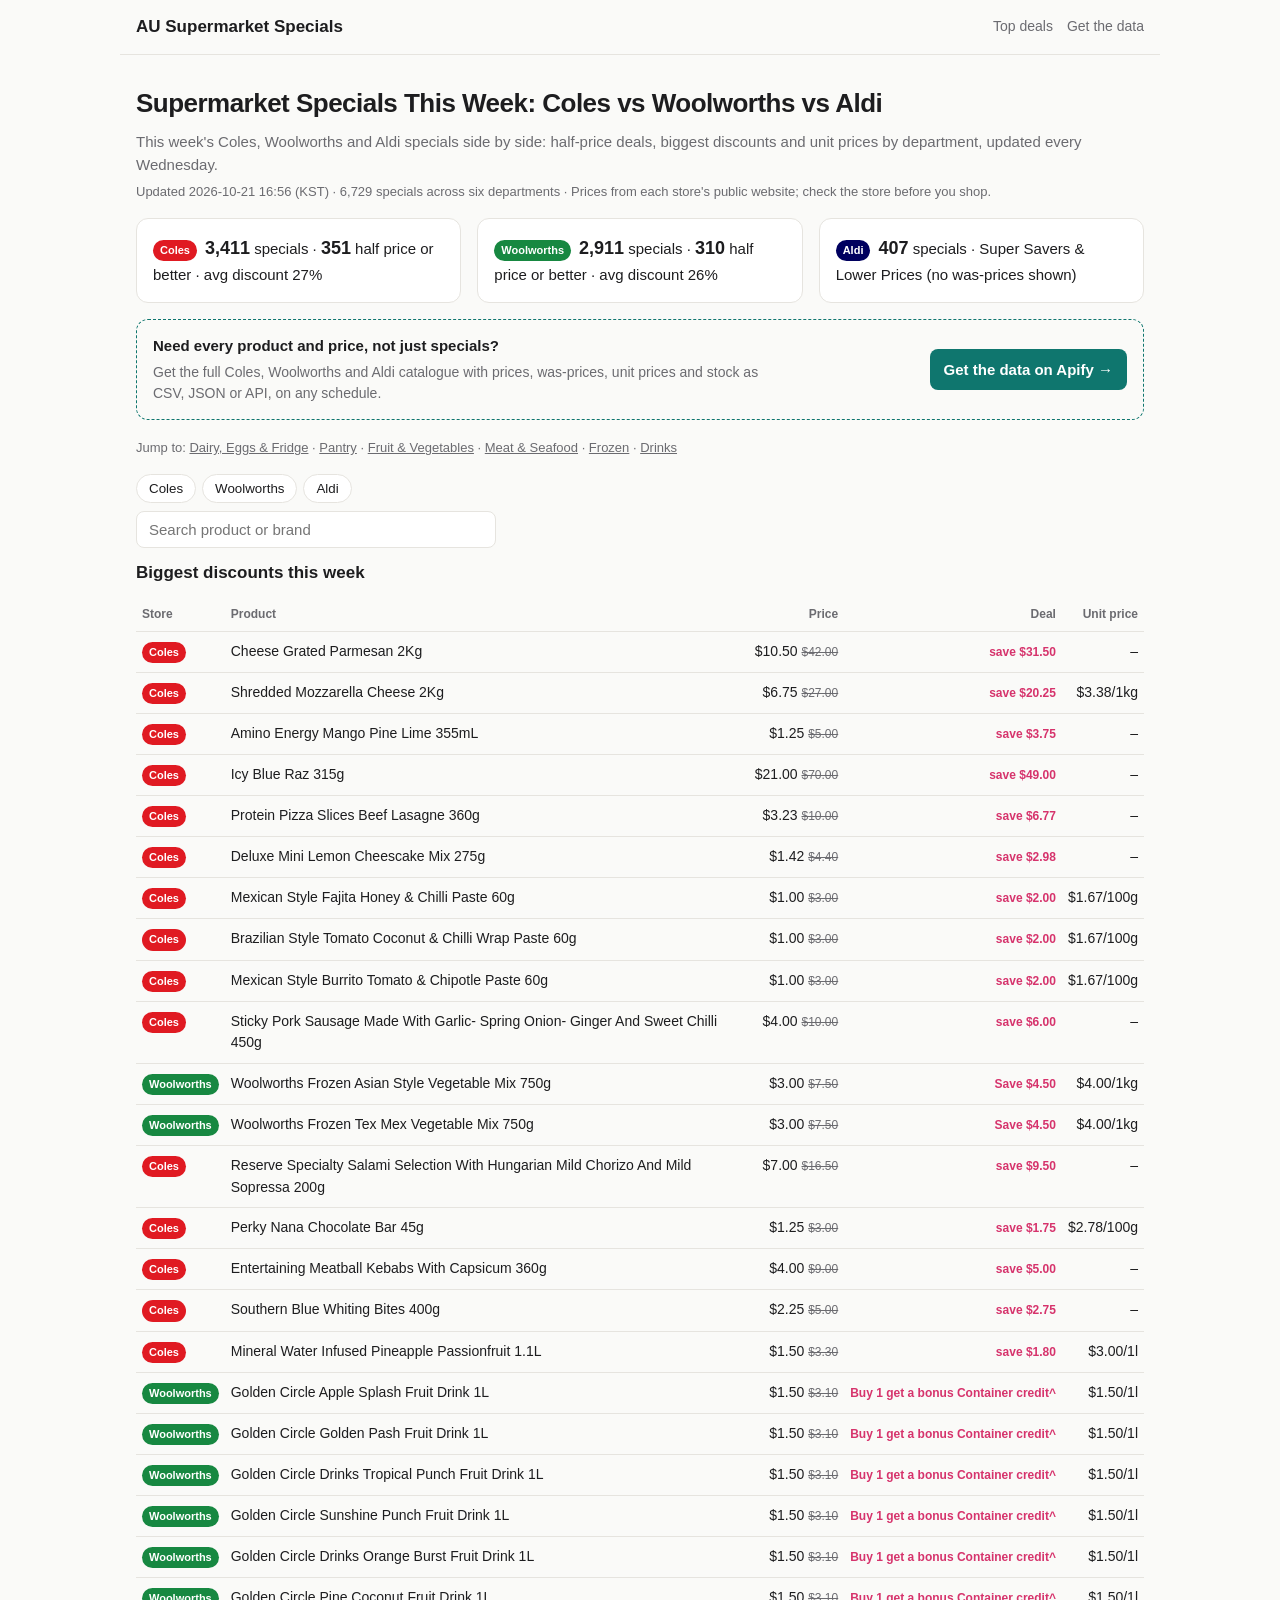
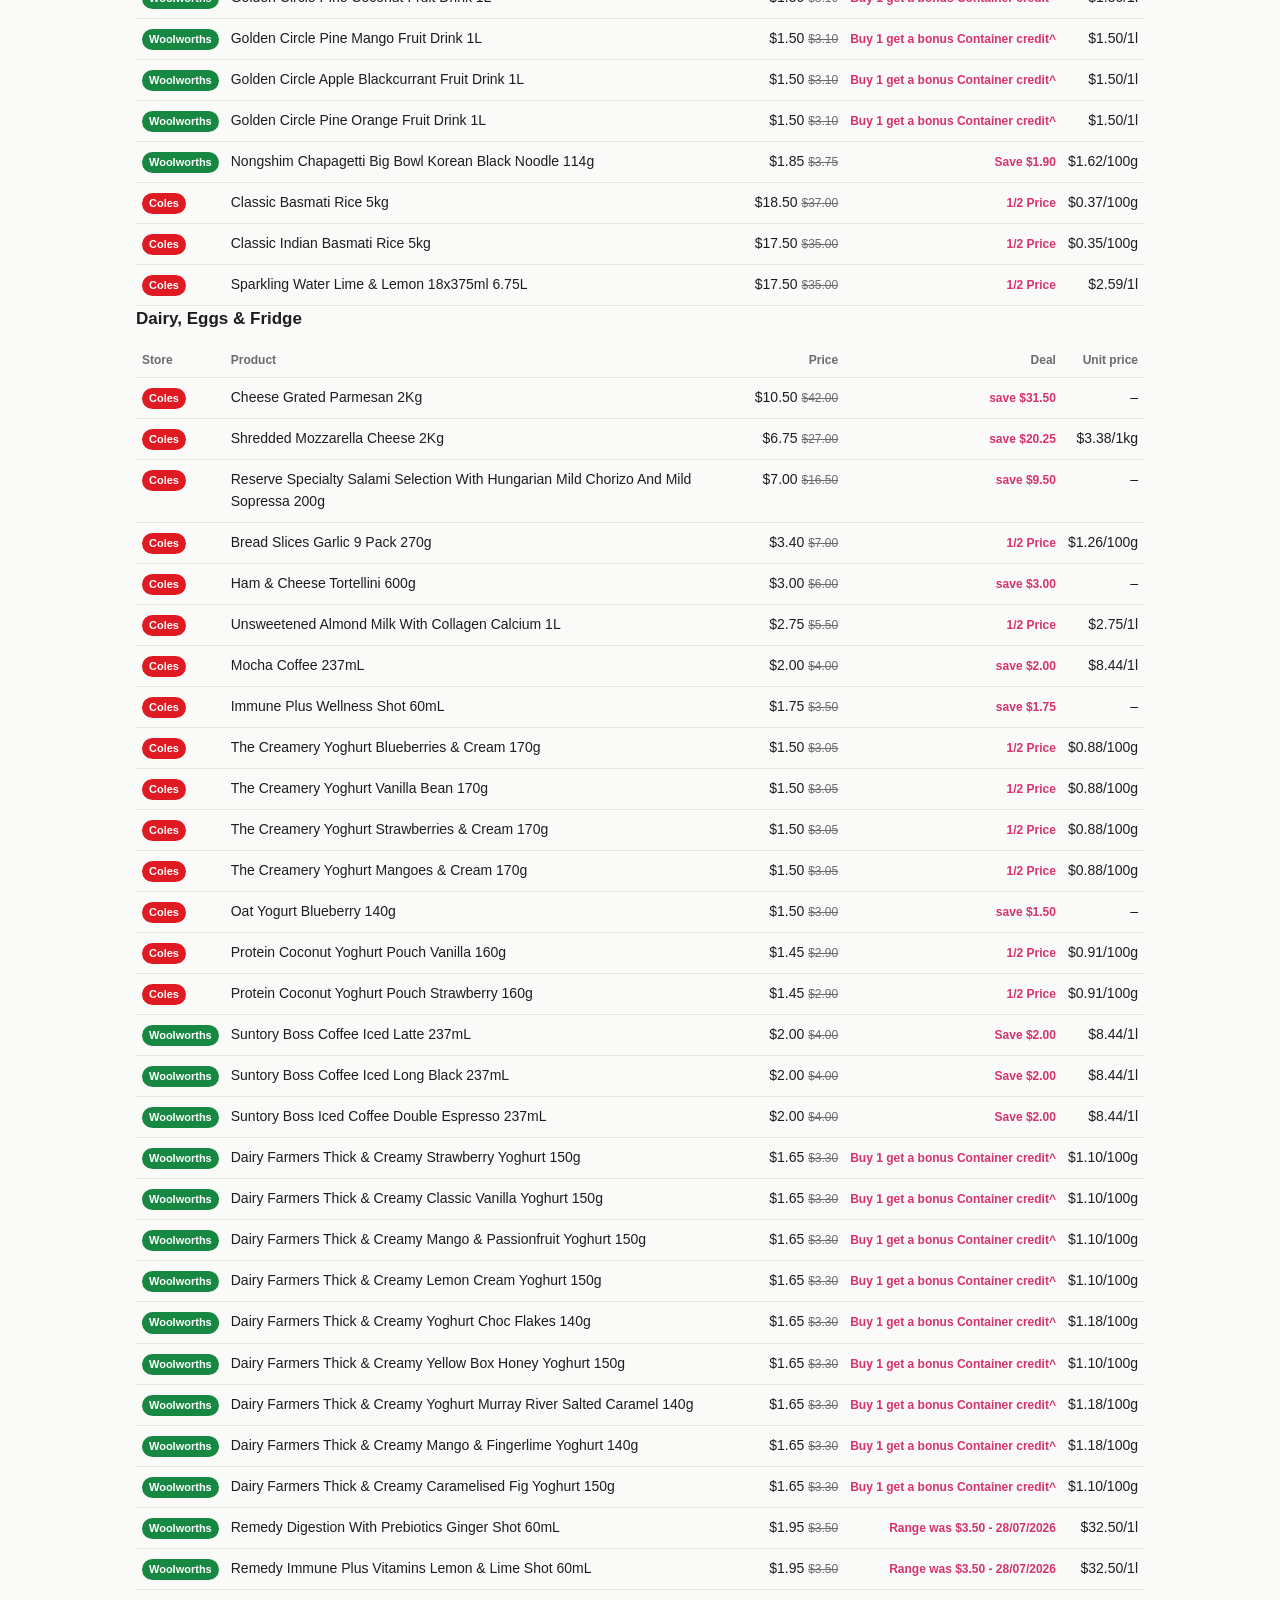
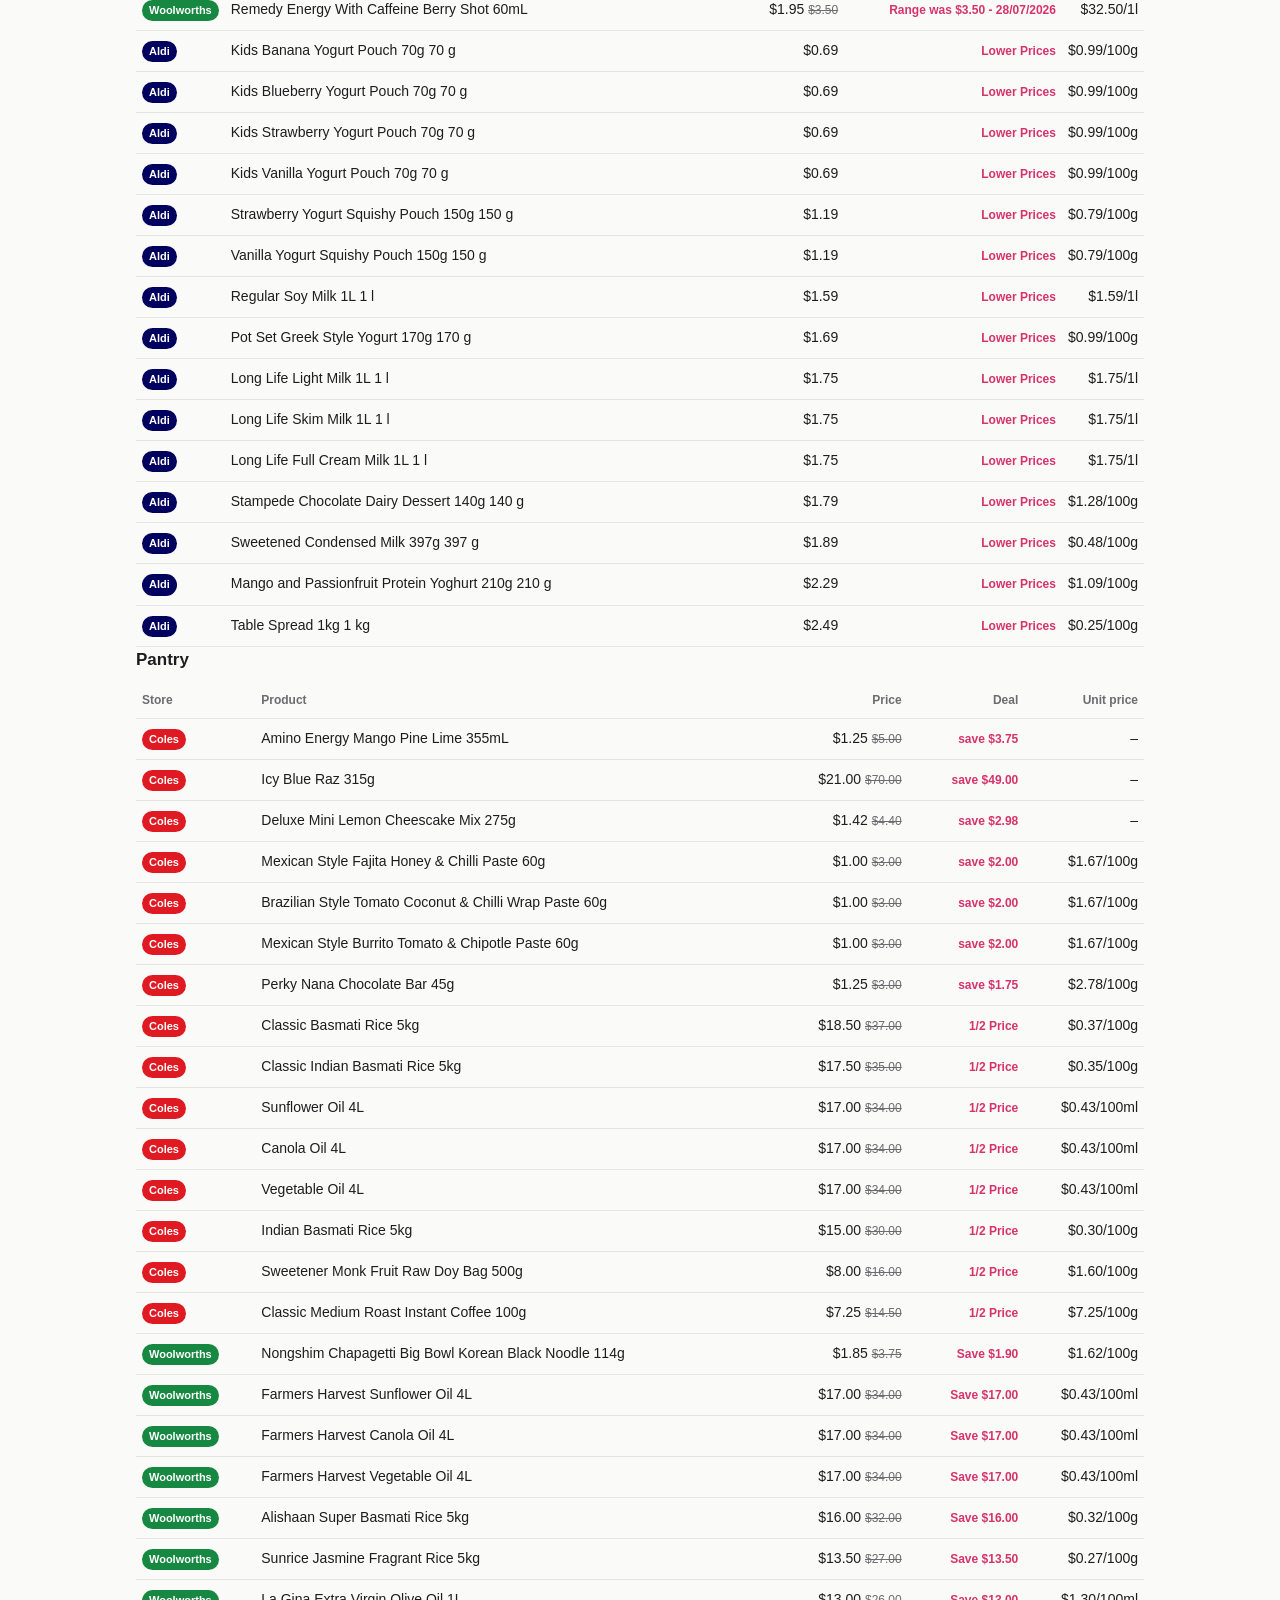
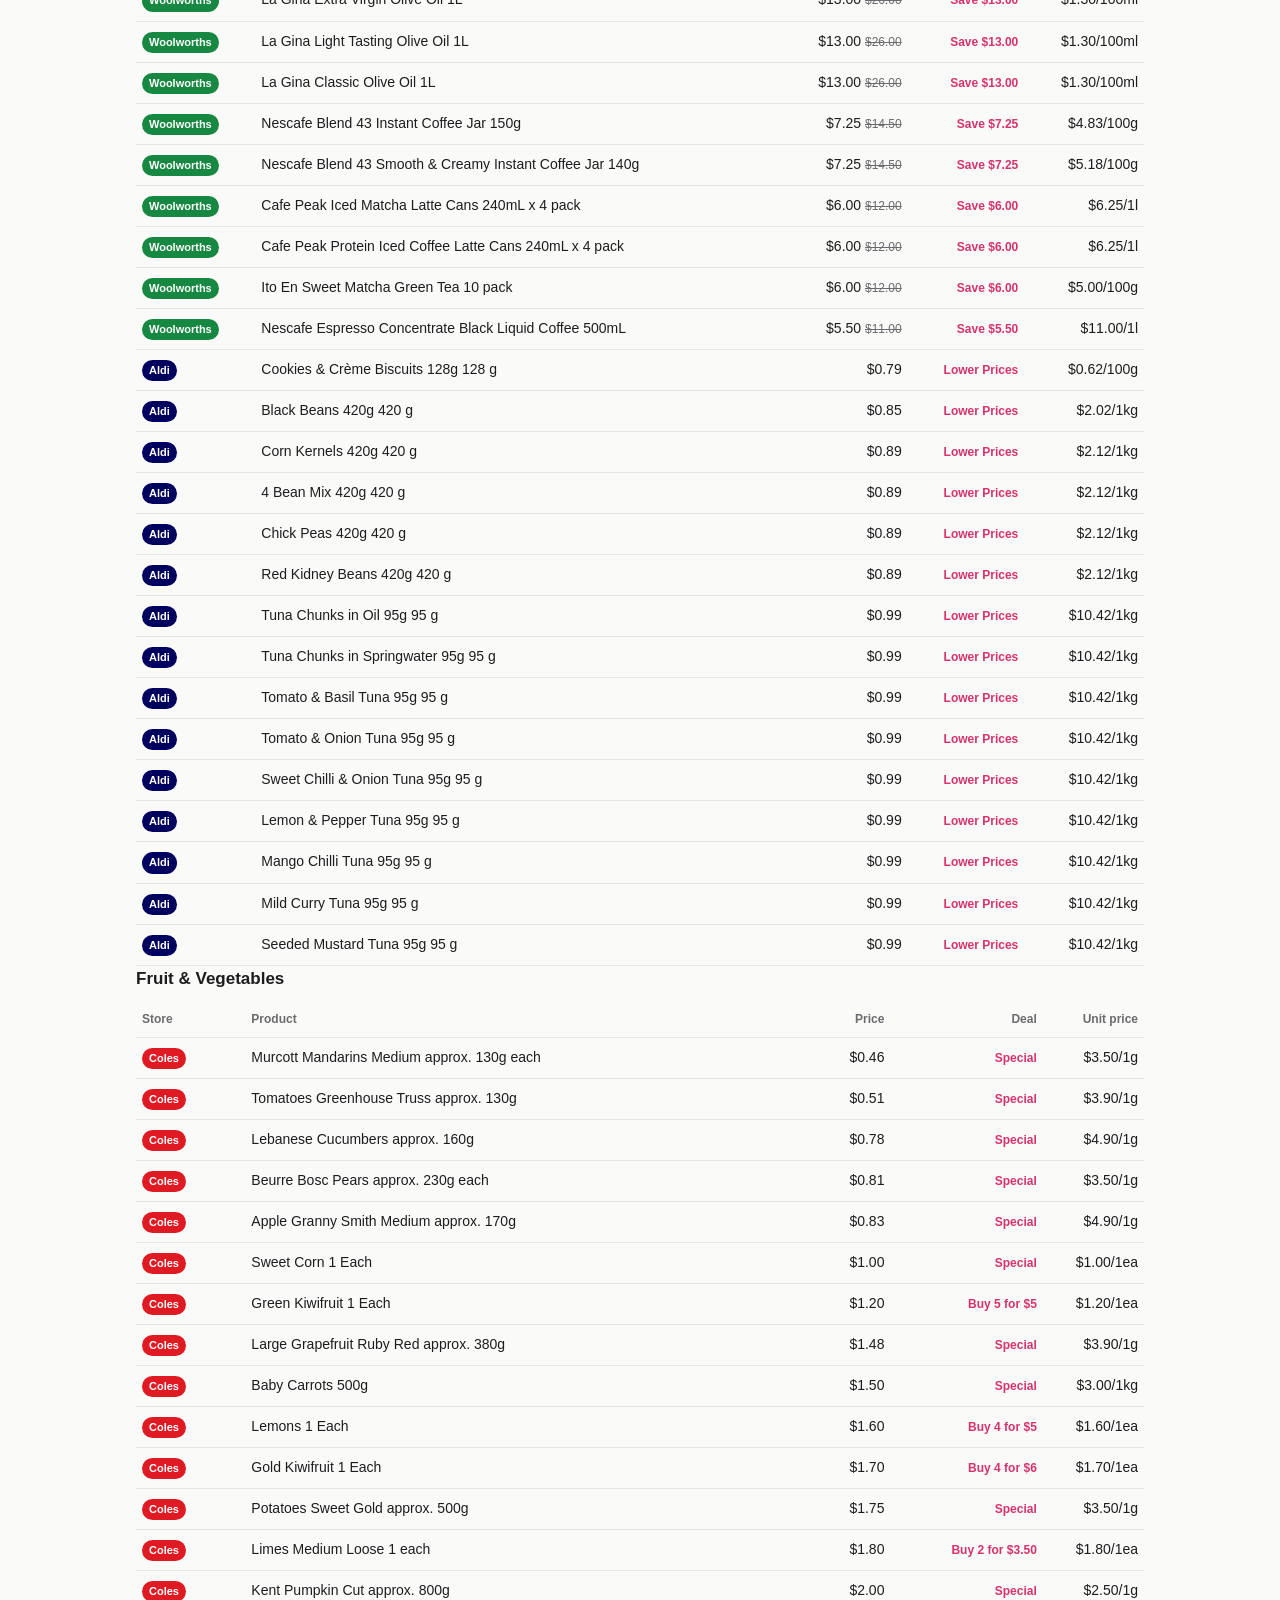
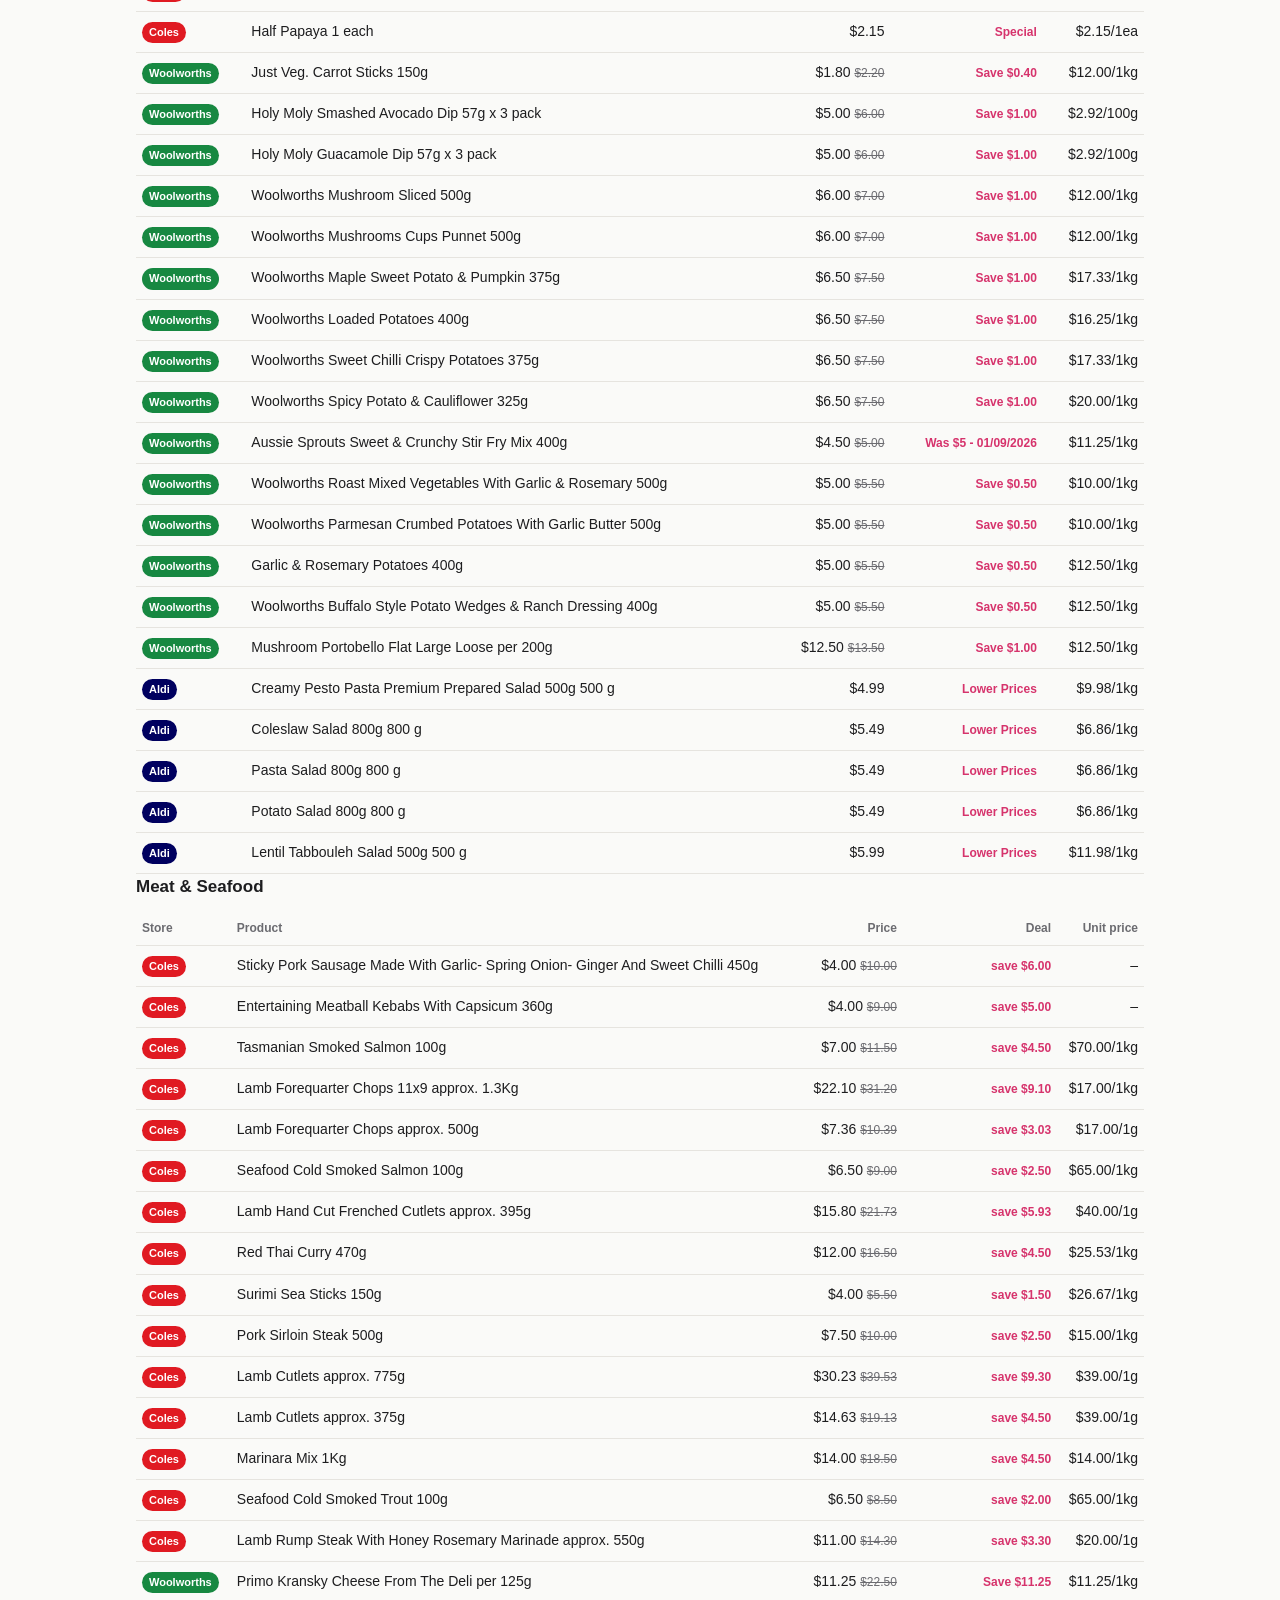
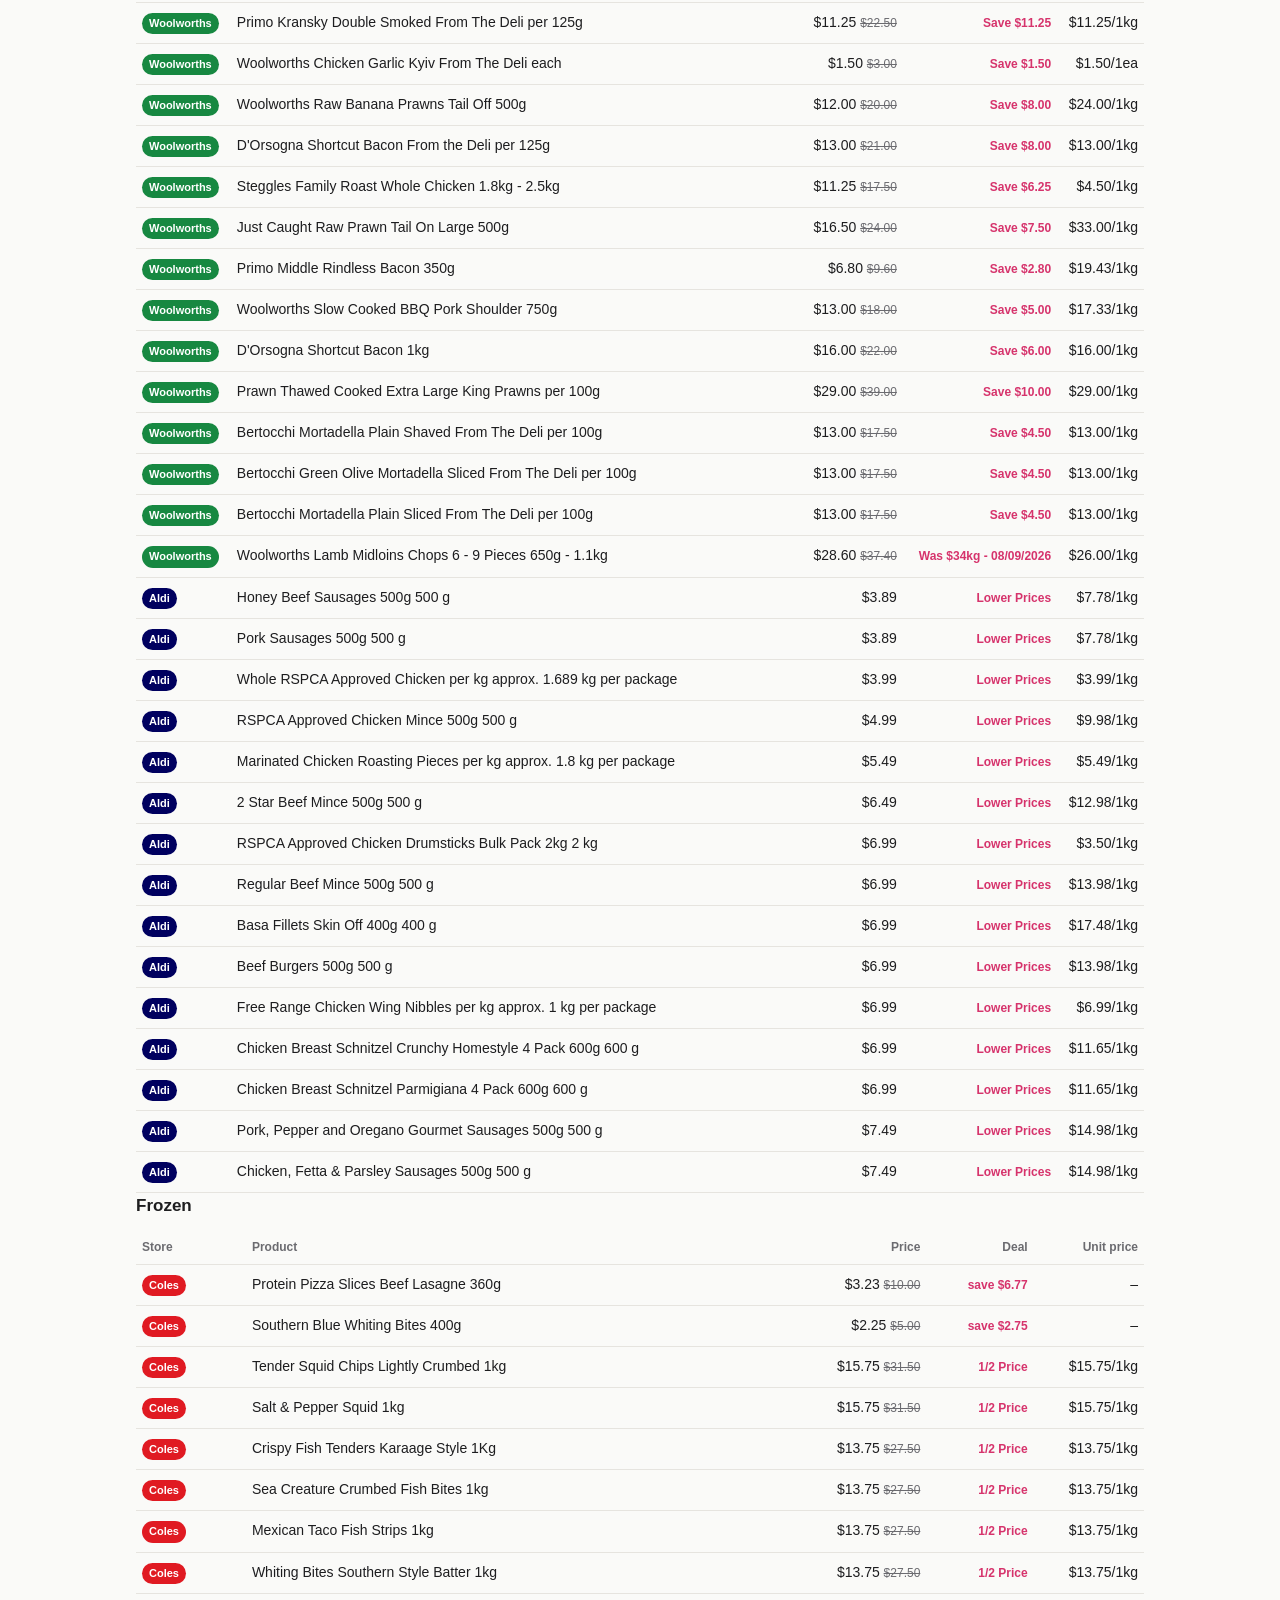
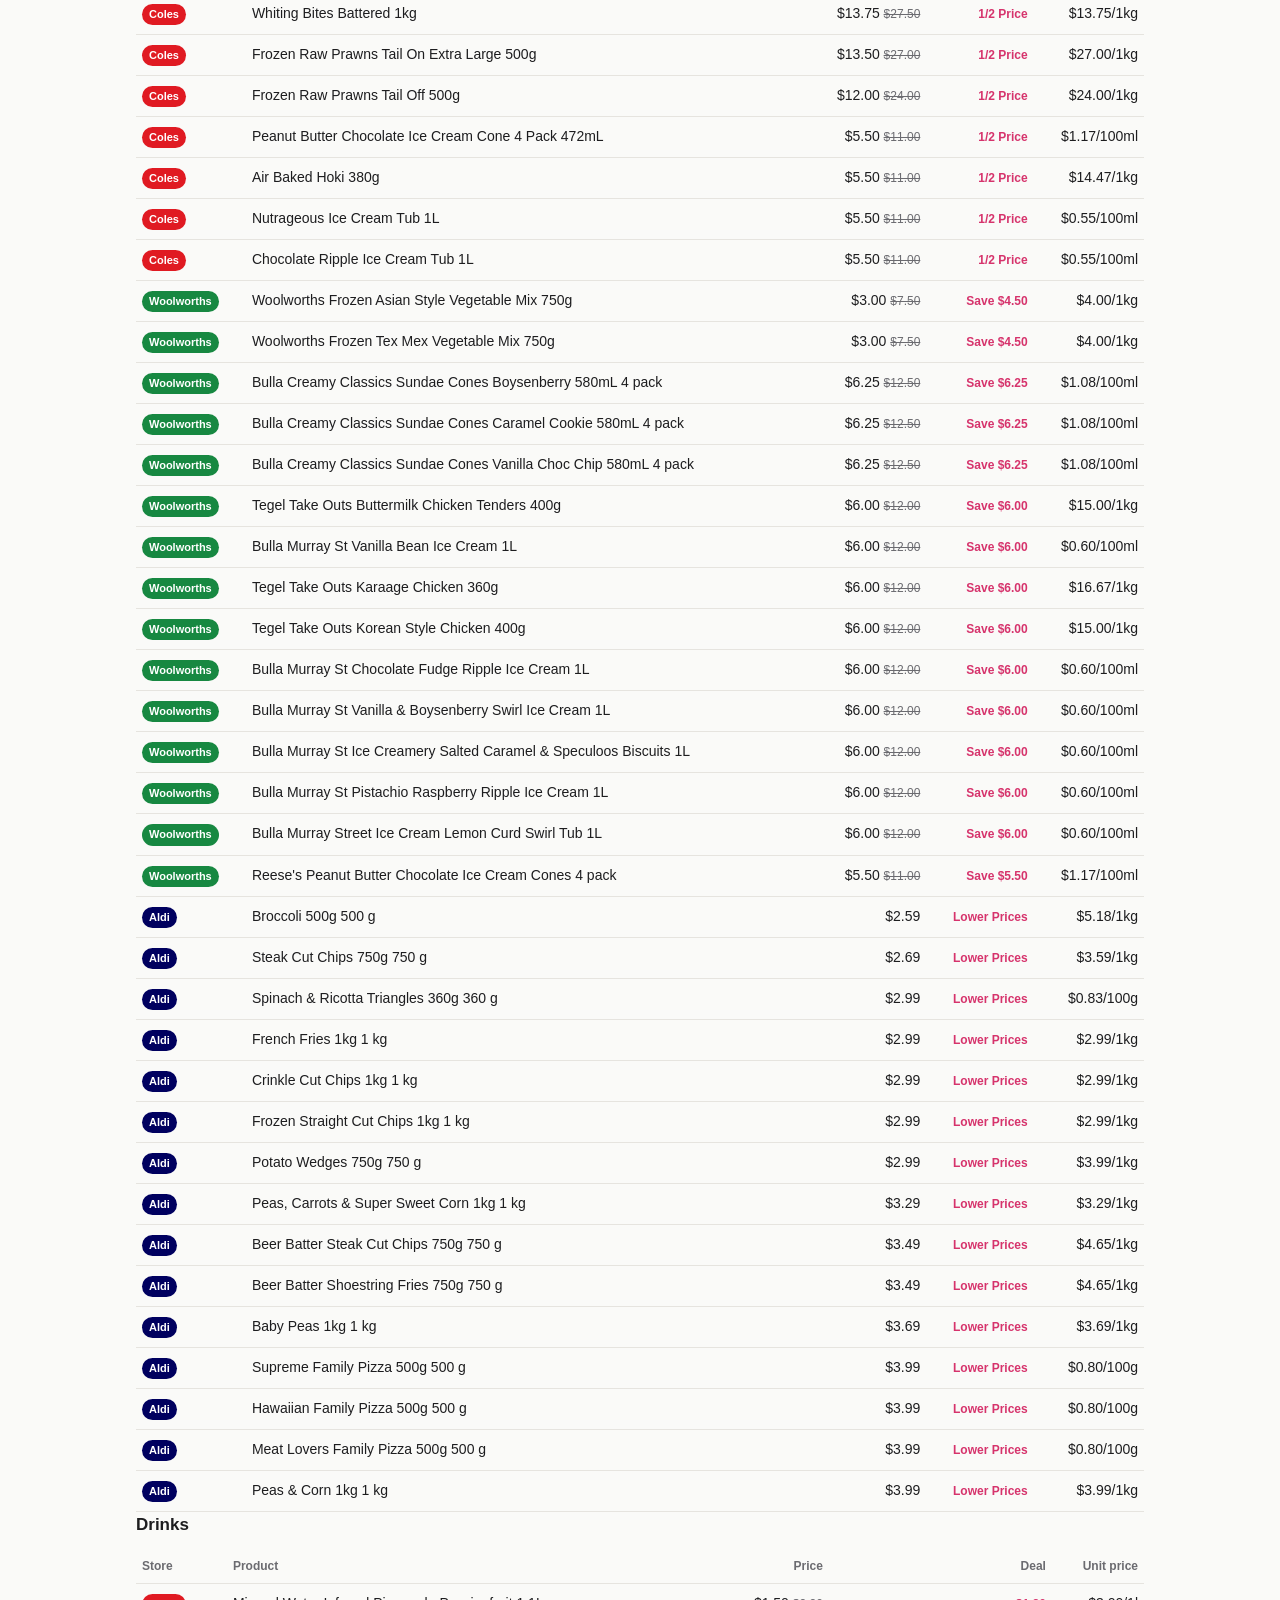
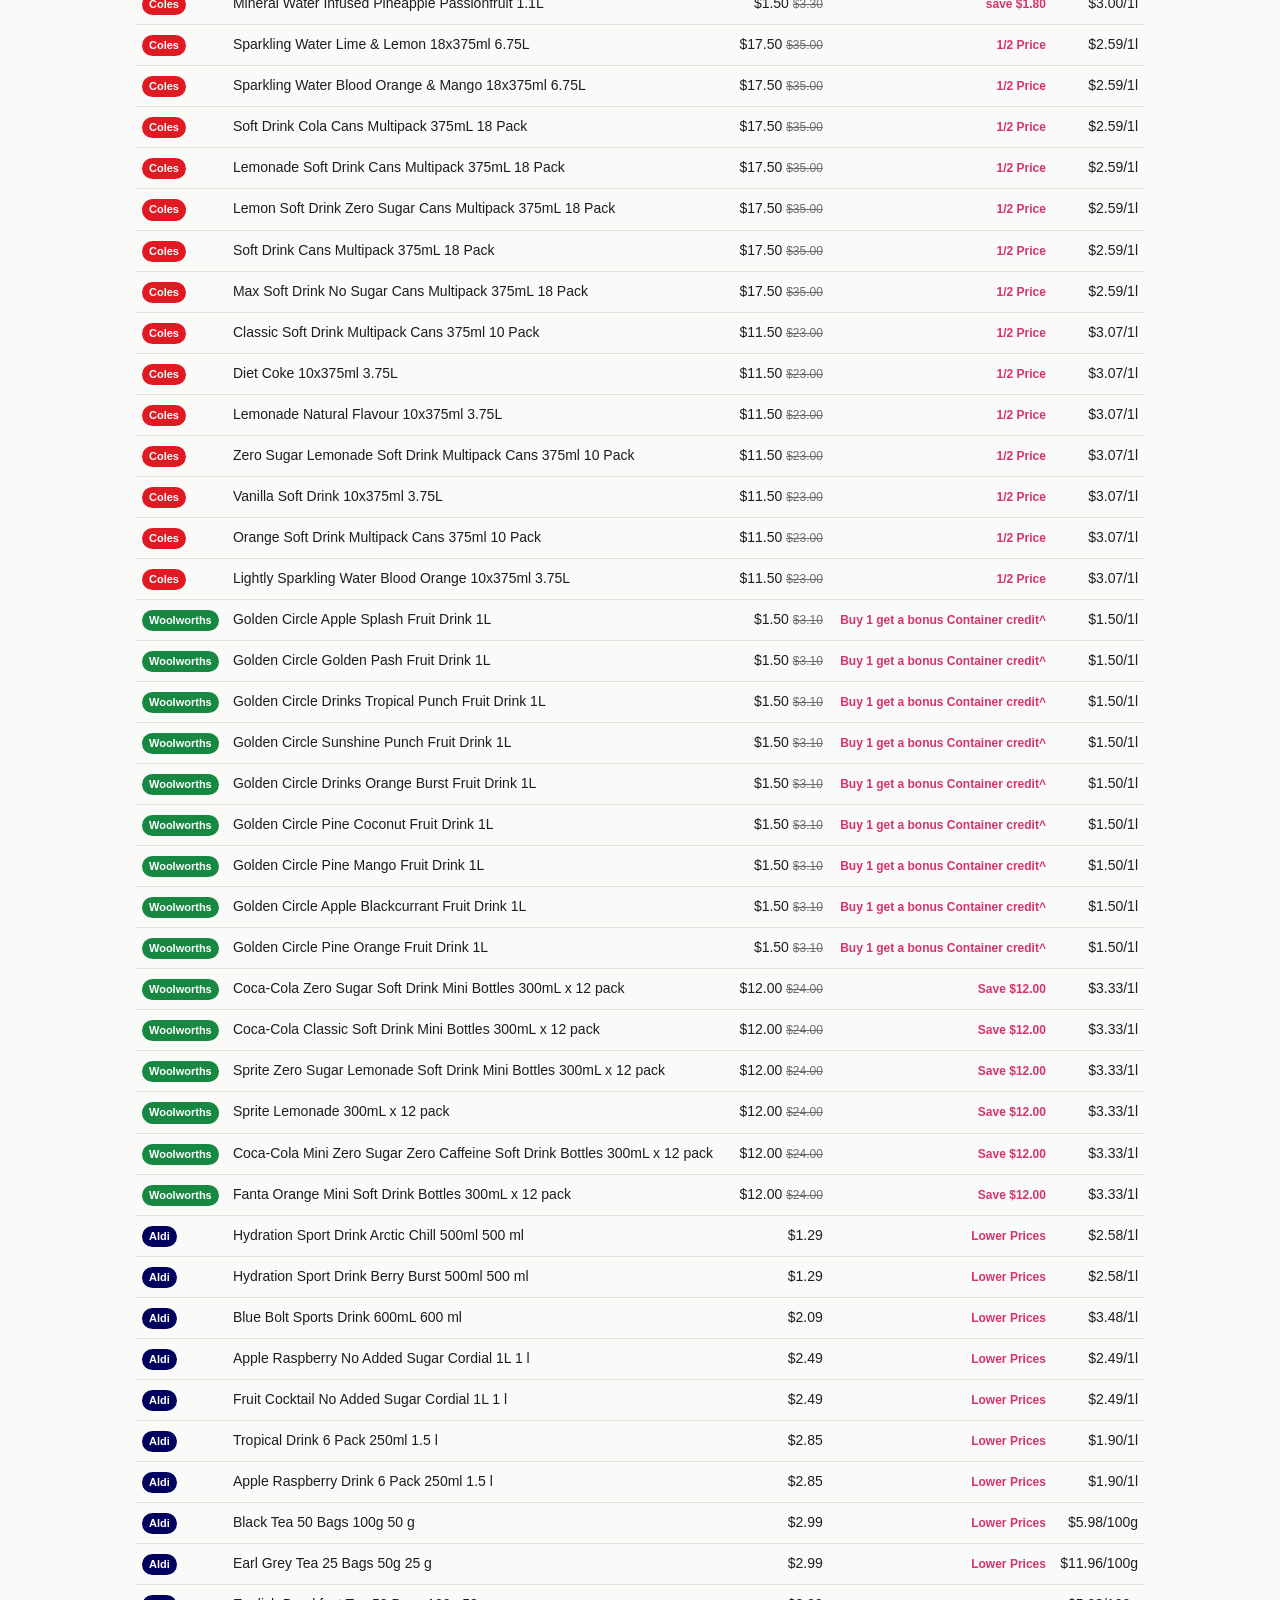
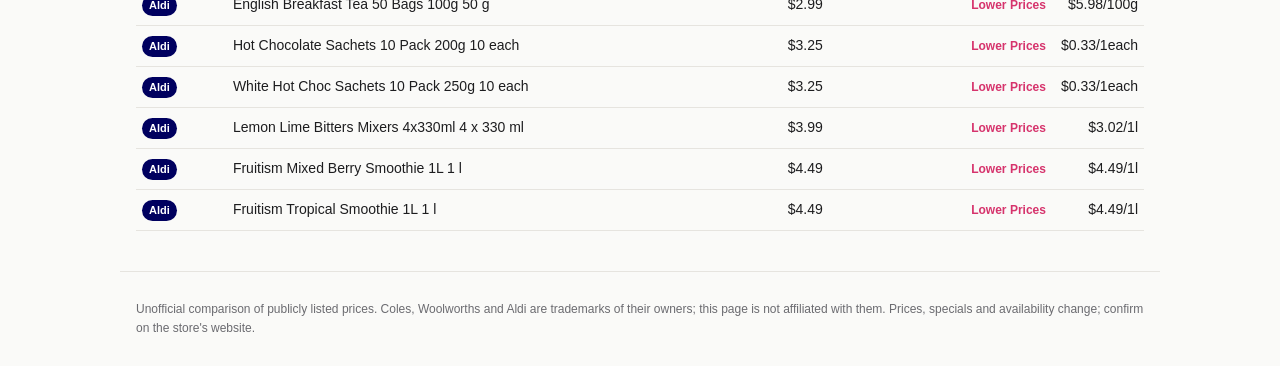
==== commit 6efac170: "Update AU specials 2026-10-21" ====
--- a/docs/au/index.html
+++ b/docs/au/index.html
@@ -4,7 +4,7 @@
 <title>Supermarket Specials This Week: Coles vs Woolworths vs Aldi</title><meta name="description" content="This week&#x27;s Coles, Woolworths and Aldi specials side by side: half-price deals, biggest discounts and unit prices by department, updated every Wednesday.">
 <meta property="og:title" content="Supermarket Specials This Week: Coles vs Woolworths vs Aldi"><meta property="og:description" content="This week&#x27;s Coles, Woolworths and Aldi specials side by side: half-price deals, biggest discounts and unit prices by department, updated every Wednesday.">
 <link rel="stylesheet" href="../style.css"><meta name="google-site-verification" content="ddOe3T7hgUrxZfu9wyzTWHohFLFt5zm6lUy1jZbl9IA"><script data-goatcounter="https://k-ranking.goatcounter.com/count" async src="//gc.zgo.at/count.js"></script>
-<script type="application/ld+json">{"@context": "https://schema.org", "@type": "ItemList", "name": "Supermarket Specials This Week: Coles vs Woolworths vs Aldi", "itemListElement": [{"@type": "ListItem", "position": 1, "name": "Big Red Tomato Sauce Portion Pack 8ml", "url": "https://www.coles.com.au/product/heinz-big-red-tomato-sauce-portion-pack-8ml-300-pack-1138080"}, {"@type": "ListItem", "position": 2, "name": "Cheese Grated Parmesan", "url": "https://www.coles.com.au/product/universal-cheese-grated-parmesan-2kg-1518842"}, {"@type": "ListItem", "position": 3, "name": "Shredded Mozzarella Cheese", "url": "https://www.coles.com.au/product/universal-shredded-mozzarella-cheese-2kg-1518809"}, {"@type": "ListItem", "position": 4, "name": "Amino Energy Mango Pine Lime", "url": "https://www.coles.com.au/product/optimum-nutrition-amino-energy-mango-pine-lime-355ml-8956983"}, {"@type": "ListItem", "position": 5, "name": "Herbal Jelly Original", "url": "https://www.coles.com.au/product/sunity-herbal-jelly-original-645g-1615951"}, {"@type": "ListItem", "position": 6, "name": "Herbal Jelly Chrysanthemum", "url": "https://www.coles.com.au/product/sunity-herbal-jelly-chrysanthemum-645g-1615940"}, {"@type": "ListItem", "position": 7, "name": "Icy Blue Raz", "url": "https://www.coles.com.au/product/a-b-e-all-black-everything-icy-blue-raz-315g-8564848"}, {"@type": "ListItem", "position": 8, "name": "Deluxe Mini Lemon Cheescake Mix", "url": "https://www.coles.com.au/product/greens-deluxe-mini-lemon-cheescake-mix-275g-5554407"}, {"@type": "ListItem", "position": 9, "name": "Sticky Pork Sausage Made With Garlic- Spring Onion- Ginger And Sweet Chilli", "url": "https://www.coles.com.au/product/small-batch-sticky-pork-sausage-made-with-garlic-spring-onion-ginger-and-sweet-chilli-450g-8891447"}, {"@type": "ListItem", "position": 10, "name": "Reserve Specialty Salami Selection With Hungarian Mild Chorizo And Mild Sopressa", "url": "https://www.coles.com.au/product/primo-reserve-specialty-salami-selection-with-hungarian-mild-chorizo-and-mild-sopressa-200g-1435734"}]}</script>
+<script type="application/ld+json">{"@context": "https://schema.org", "@type": "ItemList", "name": "Supermarket Specials This Week: Coles vs Woolworths vs Aldi", "itemListElement": [{"@type": "ListItem", "position": 1, "name": "Cheese Grated Parmesan", "url": "https://www.coles.com.au/product/universal-cheese-grated-parmesan-2kg-1518842"}, {"@type": "ListItem", "position": 2, "name": "Shredded Mozzarella Cheese", "url": "https://www.coles.com.au/product/universal-shredded-mozzarella-cheese-2kg-1518809"}, {"@type": "ListItem", "position": 3, "name": "Amino Energy Mango Pine Lime", "url": "https://www.coles.com.au/product/optimum-nutrition-amino-energy-mango-pine-lime-355ml-8956983"}, {"@type": "ListItem", "position": 4, "name": "Icy Blue Raz", "url": "https://www.coles.com.au/product/a-b-e-all-black-everything-icy-blue-raz-315g-8564848"}, {"@type": "ListItem", "position": 5, "name": "Protein Pizza Slices Beef Lasagne", "url": "https://www.coles.com.au/product/fropro-protein-pizza-slices-beef-lasagne-360g-1142022"}, {"@type": "ListItem", "position": 6, "name": "Deluxe Mini Lemon Cheescake Mix", "url": "https://www.coles.com.au/product/greens-deluxe-mini-lemon-cheescake-mix-275g-5554407"}, {"@type": "ListItem", "position": 7, "name": "Mexican Style Fajita Honey & Chilli Paste", "url": "https://www.coles.com.au/product/capsicana-mexican-style-fajita-honey-chilli-paste-60g-1325838"}, {"@type": "ListItem", "position": 8, "name": "Brazilian Style Tomato Coconut & Chilli Wrap Paste", "url": "https://www.coles.com.au/product/capsicana-brazilian-style-tomato-coconut-chilli-wrap-paste-60g-1325849"}, {"@type": "ListItem", "position": 9, "name": "Mexican Style Burrito Tomato & Chipotle Paste", "url": "https://www.coles.com.au/product/capsicana-mexican-style-burrito-tomato-chipotle-paste-60g-1325850"}, {"@type": "ListItem", "position": 10, "name": "Sticky Pork Sausage Made With Garlic- Spring Onion- Ginger And Sweet Chilli", "url": "https://www.coles.com.au/product/small-batch-sticky-pork-sausage-made-with-garlic-spring-onion-ginger-and-sweet-chilli-450g-8891447"}]}</script>
 <style>.st{display:inline-block;font-size:11px;font-weight:700;padding:2px 7px;border-radius:999px;color:#fff;white-space:nowrap}
 .st-coles{background:#e01a22}.st-woolworths{background:#178841}.st-aldi{background:#00005f}
 .stat b{font-size:18px}.stat .st{margin-right:8px}s{color:var(--mut);font-size:12px}
@@ -14,14 +14,14 @@
 <header class="top"><a class="logo" href="index.html">AU Supermarket Specials</a><nav><a href="#top-deals">Top deals</a><a href="https://apify.com/magenta_courser/australia-supermarket-prices" target="_blank" rel="noopener">Get the data</a></nav></header>
 <main>
 <h1>Supermarket Specials This Week: Coles vs Woolworths vs Aldi</h1><p class="lead">This week&#x27;s Coles, Woolworths and Aldi specials side by side: half-price deals, biggest discounts and unit prices by department, updated every Wednesday.</p>
-<p class="meta">Updated 2026-10-14 16:54 (KST) · 6,541 specials across six departments · Prices from each store's public website; check the store before you shop.</p>
-<div class="grid"><div class="card stat"><span class="st st-coles">Coles</span><b>3,423</b> specials · <b>377</b> half price or better · avg discount 27%</div><div class="card stat"><span class="st st-woolworths">Woolworths</span><b>2,713</b> specials · <b>201</b> half price or better · avg discount 26%</div><div class="card stat"><span class="st st-aldi">Aldi</span><b>405</b> specials · Super Savers &amp; Lower Prices (no was-prices shown)</div></div>
+<p class="meta">Updated 2026-10-21 16:56 (KST) · 6,729 specials across six departments · Prices from each store's public website; check the store before you shop.</p>
+<div class="grid"><div class="card stat"><span class="st st-coles">Coles</span><b>3,411</b> specials · <b>351</b> half price or better · avg discount 27%</div><div class="card stat"><span class="st st-woolworths">Woolworths</span><b>2,911</b> specials · <b>310</b> half price or better · avg discount 26%</div><div class="card stat"><span class="st st-aldi">Aldi</span><b>407</b> specials · Super Savers &amp; Lower Prices (no was-prices shown)</div></div>
 <section class="cta"><div><strong>Need every product and price, not just specials?</strong><p>Get the full Coles, Woolworths and Aldi catalogue with prices, was-prices, unit prices and stock as CSV, JSON or API, on any schedule.</p></div><a class="btn" href="https://apify.com/magenta_courser/australia-supermarket-prices" target="_blank" rel="noopener">Get the data on Apify →</a></section>
 <p class="meta">Jump to: <a href="#dairy-eggs-fridge">Dairy, Eggs & Fridge</a> · <a href="#pantry">Pantry</a> · <a href="#fruit-vegetables">Fruit & Vegetables</a> · <a href="#meat-seafood">Meat & Seafood</a> · <a href="#frozen">Frozen</a> · <a href="#drinks">Drinks</a></p>
 <div class="filters"><button data-f="coles">Coles</button><button data-f="woolworths">Woolworths</button><button data-f="aldi">Aldi</button></div>
 <input id="q" type="search" placeholder="Search product or brand" aria-label="Search product or brand">
-<section id="top-deals"><h2>Biggest discounts this week</h2><div class="tbl"><table><thead><tr><th>Store</th><th>Product</th><th class="num">Price</th><th class="num">Deal</th><th class="num hide-s">Unit price</th></tr></thead><tbody><tr data-s="coles" data-q="heinz big red tomato sauce portion pack 8ml"><td><span class="st st-coles">Coles</span></td><td class="it"><a href="https://www.coles.com.au/product/heinz-big-red-tomato-sauce-portion-pack-8ml-300-pack-1138080" rel="nofollow noopener" target="_blank">Big Red Tomato Sauce Portion Pack 8ml 300 Pack</a></td><td class="num">$8.40 <s>$42.00</s></td><td class="num"><span class="disc">save $33.60</span></td><td class="num hide-s">$0.35/100ml</td></tr><tr data-s="coles" data-q="universal cheese grated parmesan"><td><span class="st st-coles">Coles</span></td><td class="it"><a href="https://www.coles.com.au/product/universal-cheese-grated-parmesan-2kg-1518842" rel="nofollow noopener" target="_blank">Cheese Grated Parmesan 2Kg</a></td><td class="num">$10.50 <s>$42.00</s></td><td class="num"><span class="disc">save $31.50</span></td><td class="num hide-s">$5.25/1kg</td></tr><tr data-s="coles" data-q="universal shredded mozzarella cheese"><td><span class="st st-coles">Coles</span></td><td class="it"><a href="https://www.coles.com.au/product/universal-shredded-mozzarella-cheese-2kg-1518809" rel="nofollow noopener" target="_blank">Shredded Mozzarella Cheese 2Kg</a></td><td class="num">$6.75 <s>$27.00</s></td><td class="num"><span class="disc">save $20.25</span></td><td class="num hide-s">$3.38/1kg</td></tr><tr data-s="coles" data-q="optimum nutrition amino energy mango pine lime"><td><span class="st st-coles">Coles</span></td><td class="it"><a href="https://www.coles.com.au/product/optimum-nutrition-amino-energy-mango-pine-lime-355ml-8956983" rel="nofollow noopener" target="_blank">Amino Energy Mango Pine Lime 355mL</a></td><td class="num">$1.25 <s>$5.00</s></td><td class="num"><span class="disc">save $3.75</span></td><td class="num hide-s">–</td></tr><tr data-s="coles" data-q="sunity herbal jelly original"><td><span class="st st-coles">Coles</span></td><td class="it"><a href="https://www.coles.com.au/product/sunity-herbal-jelly-original-645g-1615951" rel="nofollow noopener" target="_blank">Herbal Jelly Original 645g</a></td><td class="num">$1.75 <s>$6.00</s></td><td class="num"><span class="disc">save $4.25</span></td><td class="num hide-s">$0.27/100g</td></tr><tr data-s="coles" data-q="sunity herbal jelly chrysanthemum"><td><span class="st st-coles">Coles</span></td><td class="it"><a href="https://www.coles.com.au/product/sunity-herbal-jelly-chrysanthemum-645g-1615940" rel="nofollow noopener" target="_blank">Herbal Jelly Chrysanthemum 645g</a></td><td class="num">$1.75 <s>$6.00</s></td><td class="num"><span class="disc">save $4.25</span></td><td class="num hide-s">$0.27/100g</td></tr><tr data-s="coles" data-q="a.b.e all black everything icy blue raz"><td><span class="st st-coles">Coles</span></td><td class="it"><a href="https://www.coles.com.au/product/a-b-e-all-black-everything-icy-blue-raz-315g-8564848" rel="nofollow noopener" target="_blank">Icy Blue Raz 315g</a></td><td class="num">$21.00 <s>$70.00</s></td><td class="num"><span class="disc">save $49.00</span></td><td class="num hide-s">–</td></tr><tr data-s="coles" data-q="greens deluxe mini lemon cheescake mix"><td><span class="st st-coles">Coles</span></td><td class="it"><a href="https://www.coles.com.au/product/greens-deluxe-mini-lemon-cheescake-mix-275g-5554407" rel="nofollow noopener" target="_blank">Deluxe Mini Lemon Cheescake Mix 275g</a></td><td class="num">$1.42 <s>$4.40</s></td><td class="num"><span class="disc">save $2.98</span></td><td class="num hide-s">–</td></tr><tr data-s="coles" data-q="small batch sticky pork sausage made with garlic- spring onion- ginger and sweet chilli"><td><span class="st st-coles">Coles</span></td><td class="it"><a href="https://www.coles.com.au/product/small-batch-sticky-pork-sausage-made-with-garlic-spring-onion-ginger-and-sweet-chilli-450g-8891447" rel="nofollow noopener" target="_blank">Sticky Pork Sausage Made With Garlic- Spring Onion- Ginger And Sweet Chilli 450g</a></td><td class="num">$4.00 <s>$10.00</s></td><td class="num"><span class="disc">save $6.00</span></td><td class="num hide-s">–</td></tr><tr data-s="coles" data-q="primo reserve specialty salami selection with hungarian mild chorizo and mild sopressa"><td><span class="st st-coles">Coles</span></td><td class="it"><a href="https://www.coles.com.au/product/primo-reserve-specialty-salami-selection-with-hungarian-mild-chorizo-and-mild-sopressa-200g-1435734" rel="nofollow noopener" target="_blank">Reserve Specialty Salami Selection With Hungarian Mild Chorizo And Mild Sopressa 200g</a></td><td class="num">$7.00 <s>$16.50</s></td><td class="num"><span class="disc">save $9.50</span></td><td class="num hide-s">$35.00/1kg</td></tr><tr data-s="coles" data-q="cadbury perky nana chocolate bar"><td><span class="st st-coles">Coles</span></td><td class="it"><a href="https://www.coles.com.au/product/cadbury-perky-nana-chocolate-bar-45g-3713510" rel="nofollow noopener" target="_blank">Perky Nana Chocolate Bar 45g</a></td><td class="num">$1.25 <s>$3.00</s></td><td class="num"><span class="disc">save $1.75</span></td><td class="num hide-s">$2.78/100g</td></tr><tr data-s="coles" data-q="coles entertaining meatball kebabs with capsicum"><td><span class="st st-coles">Coles</span></td><td class="it"><a href="https://www.coles.com.au/product/coles-entertaining-meatball-kebabs-with-capsicum-360g-1327844" rel="nofollow noopener" target="_blank">Entertaining Meatball Kebabs With Capsicum 360g</a></td><td class="num">$4.00 <s>$9.00</s></td><td class="num"><span class="disc">save $5.00</span></td><td class="num hide-s">–</td></tr><tr data-s="coles" data-q="sealord southern blue whiting bites"><td><span class="st st-coles">Coles</span></td><td class="it"><a href="https://www.coles.com.au/product/sealord-southern-blue-whiting-bites-400g-7173776" rel="nofollow noopener" target="_blank">Southern Blue Whiting Bites 400g</a></td><td class="num">$2.25 <s>$5.00</s></td><td class="num"><span class="disc">save $2.75</span></td><td class="num hide-s">–</td></tr><tr data-s="coles" data-q="schweppes mineral water infused pineapple passionfruit"><td><span class="st st-coles">Coles</span></td><td class="it"><a href="https://www.coles.com.au/product/schweppes-mineral-water-infused-pineapple-passionfruit-1-1l-1056576" rel="nofollow noopener" target="_blank">Mineral Water Infused Pineapple Passionfruit 1.1L</a></td><td class="num">$1.50 <s>$3.30</s></td><td class="num"><span class="disc">save $1.80</span></td><td class="num hide-s">$1.36/1l</td></tr><tr data-s="woolworths" data-q="mingle mingle mexican fiesta taco all-natural seasoning"><td><span class="st st-woolworths">Woolworths</span></td><td class="it"><a href="https://www.woolworths.com.au/shop/productdetails/259501/mingle-mexican-fiesta-taco-all-natural-seasoning" rel="nofollow noopener" target="_blank">Mingle Mexican Fiesta Taco All-Natural Seasoning 50g</a></td><td class="num">$2.45 <s>$4.95</s></td><td class="num"><span class="disc">Save $2.50</span></td><td class="num hide-s">$0.49/10g</td></tr><tr data-s="woolworths" data-q="mingle mingle everything bagel all-natural seasoning"><td><span class="st st-woolworths">Woolworths</span></td><td class="it"><a href="https://www.woolworths.com.au/shop/productdetails/255379/mingle-everything-bagel-all-natural-seasoning" rel="nofollow noopener" target="_blank">Mingle Everything Bagel All-Natural Seasoning 50g</a></td><td class="num">$2.45 <s>$4.95</s></td><td class="num"><span class="disc">Save $2.50</span></td><td class="num hide-s">$0.49/10g</td></tr><tr data-s="woolworths" data-q="mingle mingle italian herbs seasoning"><td><span class="st st-woolworths">Woolworths</span></td><td class="it"><a href="https://www.woolworths.com.au/shop/productdetails/6071569/mingle-italian-herbs-seasoning" rel="nofollow noopener" target="_blank">Mingle Italian Herbs Seasoning 35g</a></td><td class="num">$2.45 <s>$4.95</s></td><td class="num"><span class="disc">Save $2.50</span></td><td class="num hide-s">$0.70/10g</td></tr><tr data-s="woolworths" data-q="mingle mingle garlic &amp; herb all natural seasoning"><td><span class="st st-woolworths">Woolworths</span></td><td class="it"><a href="https://www.woolworths.com.au/shop/productdetails/170002/mingle-garlic-herb-all-natural-seasoning" rel="nofollow noopener" target="_blank">Mingle Garlic &amp; Herb All Natural Seasoning 50g</a></td><td class="num">$2.45 <s>$4.95</s></td><td class="num"><span class="disc">Save $2.50</span></td><td class="num hide-s">$0.49/10g</td></tr><tr data-s="woolworths" data-q="mingle mingle greek garlic seasoning"><td><span class="st st-woolworths">Woolworths</span></td><td class="it"><a href="https://www.woolworths.com.au/shop/productdetails/488287/mingle-greek-garlic-seasoning" rel="nofollow noopener" target="_blank">Mingle Greek Garlic Seasoning 45g</a></td><td class="num">$2.45 <s>$4.95</s></td><td class="num"><span class="disc">Save $2.50</span></td><td class="num hide-s">$0.54/10g</td></tr><tr data-s="woolworths" data-q="mingle mingle use me on everything all natural seasoning"><td><span class="st st-woolworths">Woolworths</span></td><td class="it"><a href="https://www.woolworths.com.au/shop/productdetails/169031/mingle-use-me-on-everything-all-natural-seasoning" rel="nofollow noopener" target="_blank">Mingle Use Me On Everything All Natural Seasoning 50g</a></td><td class="num">$2.45 <s>$4.95</s></td><td class="num"><span class="disc">Save $2.50</span></td><td class="num hide-s">$0.49/10g</td></tr><tr data-s="woolworths" data-q="mingle mingle lemon pepper seasoning"><td><span class="st st-woolworths">Woolworths</span></td><td class="it"><a href="https://www.woolworths.com.au/shop/productdetails/6071202/mingle-lemon-pepper-seasoning" rel="nofollow noopener" target="_blank">Mingle Lemon Pepper Seasoning 35g</a></td><td class="num">$2.45 <s>$4.95</s></td><td class="num"><span class="disc">Save $2.50</span></td><td class="num hide-s">$0.70/10g</td></tr><tr data-s="woolworths" data-q="mingle mingle backyard bbq seasoning"><td><span class="st st-woolworths">Woolworths</span></td><td class="it"><a href="https://www.woolworths.com.au/shop/productdetails/169836/mingle-backyard-bbq-seasoning" rel="nofollow noopener" target="_blank">Mingle Backyard BBQ Seasoning 50g</a></td><td class="num">$2.45 <s>$4.95</s></td><td class="num"><span class="disc">Save $2.50</span></td><td class="num hide-s">$0.49/10g</td></tr><tr data-s="coles" data-q="celebrity slim 7 day assorted pack meal replacement shakes 14 pack"><td><span class="st st-coles">Coles</span></td><td class="it"><a href="https://www.coles.com.au/product/celebrity-slim-7-day-assorted-pack-meal-replacement-shakes-14-pack-770g-5081564" rel="nofollow noopener" target="_blank">Slim 7 Day Assorted Pack Meal Replacement Shakes 14 Pack 770g</a></td><td class="num">$22.50 <s>$45.00</s></td><td class="num"><span class="disc">1/2 Price</span></td><td class="num hide-s">$2.92/100g</td></tr><tr data-s="woolworths" data-q="sunrice sunrice australian calrose rice medium grain"><td><span class="st st-woolworths">Woolworths</span></td><td class="it"><a href="https://www.woolworths.com.au/shop/productdetails/75816/sunrice-australian-calrose-rice-medium-grain" rel="nofollow noopener" target="_blank">Sunrice Australian Calrose Rice Medium Grain 10kg</a></td><td class="num">$21.00 <s>$42.00</s></td><td class="num"><span class="disc">Save $21.00</span></td><td class="num hide-s">$0.21/100g</td></tr><tr data-s="coles" data-q="noway creatine chewables orange 100 tablets"><td><span class="st st-coles">Coles</span></td><td class="it"><a href="https://www.coles.com.au/product/noway-creatine-chewables-orange-100-tablets-250g-1751042" rel="nofollow noopener" target="_blank">Creatine Chewables Orange 100 Tablets 250g</a></td><td class="num">$19.00 <s>$38.00</s></td><td class="num"><span class="disc">1/2 Price</span></td><td class="num hide-s">$0.19/1ea</td></tr><tr data-s="coles" data-q="taj classic basmati rice"><td><span class="st st-coles">Coles</span></td><td class="it"><a href="https://www.coles.com.au/product/taj-classic-basmati-rice-5kg-2051090" rel="nofollow noopener" target="_blank">Classic Basmati Rice 5kg</a></td><td class="num">$18.50 <s>$37.00</s></td><td class="num"><span class="disc">1/2 Price</span></td><td class="num hide-s">$0.37/100g</td></tr><tr data-s="coles" data-q="sunrice classic indian basmati rice"><td><span class="st st-coles">Coles</span></td><td class="it"><a href="https://www.coles.com.au/product/sunrice-classic-indian-basmati-rice-5kg-7563409" rel="nofollow noopener" target="_blank">Classic Indian Basmati Rice 5kg</a></td><td class="num">$17.50 <s>$35.00</s></td><td class="num"><span class="disc">1/2 Price</span></td><td class="num hide-s">$0.35/100g</td></tr><tr data-s="coles" data-q="fatblaster weight loss shake 14 meal variety pack"><td><span class="st st-coles">Coles</span></td><td class="it"><a href="https://www.coles.com.au/product/fatblaster-weight-loss-shake-14-meal-variety-pack-462g-4233984" rel="nofollow noopener" target="_blank">Weight Loss Shake 14 Meal Variety Pack 462g</a></td><td class="num">$17.50 <s>$35.00</s></td><td class="num"><span class="disc">1/2 Price</span></td><td class="num hide-s">$3.79/100g</td></tr><tr data-s="coles" data-q="sungold indian basmati rice"><td><span class="st st-coles">Coles</span></td><td class="it"><a href="https://www.coles.com.au/product/sungold-indian-basmati-rice-5kg-1083717" rel="nofollow noopener" target="_blank">Indian Basmati Rice 5kg</a></td><td class="num">$15.00 <s>$30.00</s></td><td class="num"><span class="disc">1/2 Price</span></td><td class="num hide-s">$0.30/100g</td></tr><tr data-s="coles" data-q="fatblaster weight loss shake chocolate"><td><span class="st st-coles">Coles</span></td><td class="it"><a href="https://www.coles.com.au/product/fatblaster-weight-loss-shake-chocolate-465g-7219265" rel="nofollow noopener" target="_blank">Weight Loss Shake Chocolate 465g</a></td><td class="num">$14.00 <s>$28.00</s></td><td class="num"><span class="disc">1/2 Price</span></td><td class="num hide-s">$3.01/100g</td></tr></tbody></table></div></section>
-<section id="dairy-eggs-fridge"><h2>Dairy, Eggs & Fridge</h2><div class="tbl"><table><thead><tr><th>Store</th><th>Product</th><th class="num">Price</th><th class="num">Deal</th><th class="num hide-s">Unit price</th></tr></thead><tbody><tr data-s="coles" data-q="universal cheese grated parmesan"><td><span class="st st-coles">Coles</span></td><td class="it"><a href="https://www.coles.com.au/product/universal-cheese-grated-parmesan-2kg-1518842" rel="nofollow noopener" target="_blank">Cheese Grated Parmesan 2Kg</a></td><td class="num">$10.50 <s>$42.00</s></td><td class="num"><span class="disc">save $31.50</span></td><td class="num hide-s">$5.25/1kg</td></tr><tr data-s="coles" data-q="universal shredded mozzarella cheese"><td><span class="st st-coles">Coles</span></td><td class="it"><a href="https://www.coles.com.au/product/universal-shredded-mozzarella-cheese-2kg-1518809" rel="nofollow noopener" target="_blank">Shredded Mozzarella Cheese 2Kg</a></td><td class="num">$6.75 <s>$27.00</s></td><td class="num"><span class="disc">save $20.25</span></td><td class="num hide-s">$3.38/1kg</td></tr><tr data-s="coles" data-q="primo reserve specialty salami selection with hungarian mild chorizo and mild sopressa"><td><span class="st st-coles">Coles</span></td><td class="it"><a href="https://www.coles.com.au/product/primo-reserve-specialty-salami-selection-with-hungarian-mild-chorizo-and-mild-sopressa-200g-1435734" rel="nofollow noopener" target="_blank">Reserve Specialty Salami Selection With Hungarian Mild Chorizo And Mild Sopressa 200g</a></td><td class="num">$7.00 <s>$16.50</s></td><td class="num"><span class="disc">save $9.50</span></td><td class="num hide-s">$35.00/1kg</td></tr><tr data-s="coles" data-q="latina fresh roast chicken &amp; garlic ravioli pasta 4 serve"><td><span class="st st-coles">Coles</span></td><td class="it"><a href="https://www.coles.com.au/product/latina-fresh-roast-chicken-garlic-ravioli-pasta-4-serve-625g-7294409" rel="nofollow noopener" target="_blank">Fresh Roast Chicken &amp; Garlic Ravioli Pasta 4 Serve 625g</a></td><td class="num">$5.50 <s>$11.00</s></td><td class="num"><span class="disc">1/2 Price</span></td><td class="num hide-s">$0.88/100g</td></tr><tr data-s="coles" data-q="latina lasagne ravioli 4 serve"><td><span class="st st-coles">Coles</span></td><td class="it"><a href="https://www.coles.com.au/product/latina-lasagne-ravioli-4-serve-625g-5577548" rel="nofollow noopener" target="_blank">Lasagne Ravioli 4 Serve 625g</a></td><td class="num">$5.50 <s>$11.00</s></td><td class="num"><span class="disc">1/2 Price</span></td><td class="num hide-s">$0.88/100g</td></tr><tr data-s="coles" data-q="latina fresh ricotta &amp; spinach agnolotti pasta 4 serve"><td><span class="st st-coles">Coles</span></td><td class="it"><a href="https://www.coles.com.au/product/latina-fresh-ricotta-spinach-agnolotti-pasta-4-serve-625g-5469181" rel="nofollow noopener" target="_blank">Fresh Ricotta &amp; Spinach Agnolotti Pasta 4 Serve 625g</a></td><td class="num">$5.50 <s>$11.00</s></td><td class="num"><span class="disc">1/2 Price</span></td><td class="num hide-s">$0.88/100g</td></tr><tr data-s="coles" data-q="latina fresh ham &amp; cheese tortellini"><td><span class="st st-coles">Coles</span></td><td class="it"><a href="https://www.coles.com.au/product/latina-fresh-ham-cheese-tortellini-625g-1846546" rel="nofollow noopener" target="_blank">Fresh Ham &amp; Cheese Tortellini 625g</a></td><td class="num">$5.50 <s>$11.00</s></td><td class="num"><span class="disc">1/2 Price</span></td><td class="num hide-s">$0.88/100g</td></tr><tr data-s="coles" data-q="latina fresh beef ravioli pasta 4 serve"><td><span class="st st-coles">Coles</span></td><td class="it"><a href="https://www.coles.com.au/product/latina-fresh-beef-ravioli-pasta-4-serve-625g-5404110" rel="nofollow noopener" target="_blank">Fresh Beef Ravioli Pasta 4 Serve 625g</a></td><td class="num">$5.50 <s>$11.00</s></td><td class="num"><span class="disc">1/2 Price</span></td><td class="num hide-s">$0.88/100g</td></tr><tr data-s="coles" data-q="latina fresh veal tortellini pasta 4 serve"><td><span class="st st-coles">Coles</span></td><td class="it"><a href="https://www.coles.com.au/product/latina-fresh-veal-tortellini-pasta-4-serve-625g-5404131" rel="nofollow noopener" target="_blank">Fresh Veal Tortellini Pasta 4 Serve 625g</a></td><td class="num">$5.50 <s>$11.00</s></td><td class="num"><span class="disc">1/2 Price</span></td><td class="num hide-s">$0.88/100g</td></tr><tr data-s="coles" data-q="coles kitchen ham &amp; cheese tortellini"><td><span class="st st-coles">Coles</span></td><td class="it"><a href="https://www.coles.com.au/product/coles-kitchen-ham-cheese-tortellini-600g-4690319" rel="nofollow noopener" target="_blank">Ham &amp; Cheese Tortellini 600g</a></td><td class="num">$3.00 <s>$6.00</s></td><td class="num"><span class="disc">save $3.00</span></td><td class="num hide-s">–</td></tr><tr data-s="coles" data-q="boss mocha coffee"><td><span class="st st-coles">Coles</span></td><td class="it"><a href="https://www.coles.com.au/product/boss-mocha-coffee-237ml-6269177" rel="nofollow noopener" target="_blank">Mocha Coffee 237mL</a></td><td class="num">$2.00 <s>$4.00</s></td><td class="num"><span class="disc">save $2.00</span></td><td class="num hide-s">$8.44/1l</td></tr><tr data-s="coles" data-q="remedy immune plus wellness shot"><td><span class="st st-coles">Coles</span></td><td class="it"><a href="https://www.coles.com.au/product/remedy-immune-plus-wellness-shot-60ml-4471440" rel="nofollow noopener" target="_blank">Immune Plus Wellness Shot 60mL</a></td><td class="num">$1.75 <s>$3.50</s></td><td class="num"><span class="disc">save $1.75</span></td><td class="num hide-s">–</td></tr><tr data-s="coles" data-q="dairy farmers thick &amp; creamy yoghurt mango &amp; finger lime"><td><span class="st st-coles">Coles</span></td><td class="it"><a href="https://www.coles.com.au/product/dairy-farmers-thick-creamy-yoghurt-mango-finger-lime-140g-6601896" rel="nofollow noopener" target="_blank">Thick &amp; Creamy Yoghurt Mango &amp; Finger Lime 140g</a></td><td class="num">$1.65 <s>$3.30</s></td><td class="num"><span class="disc">1/2 Price</span></td><td class="num hide-s">$1.18/100g</td></tr><tr data-s="coles" data-q="dairy farmers thick &amp; creamy strawberry yoghurt"><td><span class="st st-coles">Coles</span></td><td class="it"><a href="https://www.coles.com.au/product/dairy-farmers-thick-creamy-strawberry-yoghurt-150g-1198468" rel="nofollow noopener" target="_blank">Thick &amp; Creamy Strawberry Yoghurt 150g</a></td><td class="num">$1.65 <s>$3.30</s></td><td class="num"><span class="disc">1/2 Price</span></td><td class="num hide-s">$1.10/100g</td></tr><tr data-s="coles" data-q="dairy farmers thick &amp; creamy lemon cream yoghurt"><td><span class="st st-coles">Coles</span></td><td class="it"><a href="https://www.coles.com.au/product/dairy-farmers-thick-creamy-lemon-cream-yoghurt-150g-1198537" rel="nofollow noopener" target="_blank">Thick &amp; Creamy Lemon Cream Yoghurt 150g</a></td><td class="num">$1.65 <s>$3.30</s></td><td class="num"><span class="disc">1/2 Price</span></td><td class="num hide-s">$1.10/100g</td></tr><tr data-s="woolworths" data-q="chobani chobani 16g flip protein greek yogurt caramel choc peanut"><td><span class="st st-woolworths">Woolworths</span></td><td class="it"><a href="https://www.woolworths.com.au/shop/productdetails/6039907/chobani-16g-flip-protein-greek-yogurt-caramel-choc-peanut" rel="nofollow noopener" target="_blank">Chobani 16G Flip Protein Greek Yogurt Caramel Choc Peanut 142g</a></td><td class="num">$2.32 <s>$4.65</s></td><td class="num"><span class="disc">Save $2.33</span></td><td class="num hide-s">$1.63/100g</td></tr><tr data-s="woolworths" data-q="chobani chobani 16g flip protein greek yogurt vanilla choc almond"><td><span class="st st-woolworths">Woolworths</span></td><td class="it"><a href="https://www.woolworths.com.au/shop/productdetails/6039784/chobani-16g-flip-protein-greek-yogurt-vanilla-choc-almond" rel="nofollow noopener" target="_blank">Chobani 16G Flip Protein Greek Yogurt Vanilla Choc Almond 140g</a></td><td class="num">$2.32 <s>$4.65</s></td><td class="num"><span class="disc">Save $2.33</span></td><td class="num hide-s">$1.66/100g</td></tr><tr data-s="woolworths" data-q="chobani chobani 16g protein flip greek yogurt triple choc peanut"><td><span class="st st-woolworths">Woolworths</span></td><td class="it"><a href="https://www.woolworths.com.au/shop/productdetails/6089821/chobani-16g-protein-flip-greek-yogurt-triple-choc-peanut" rel="nofollow noopener" target="_blank">Chobani 16G Protein Flip Greek Yogurt Triple Choc Peanut 140g</a></td><td class="num">$2.32 <s>$4.65</s></td><td class="num"><span class="disc">Save $2.33</span></td><td class="num hide-s">$1.66/100g</td></tr><tr data-s="woolworths" data-q="elite supplements elite supplements high protein shake velvety chocolate"><td><span class="st st-woolworths">Woolworths</span></td><td class="it"><a href="https://www.woolworths.com.au/shop/productdetails/6026405/elite-supplements-high-protein-shake-velvety-chocolate" rel="nofollow noopener" target="_blank">Elite Supplements High Protein Shake Velvety Chocolate 450mL</a></td><td class="num">$3.00 <s>$5.50</s></td><td class="num"><span class="disc">Save $2.50</span></td><td class="num hide-s">$6.67/1l</td></tr><tr data-s="woolworths" data-q="elite supplements elite supplements high protein shake banana smoothie"><td><span class="st st-woolworths">Woolworths</span></td><td class="it"><a href="https://www.woolworths.com.au/shop/productdetails/6026318/elite-supplements-high-protein-shake-banana-smoothie" rel="nofollow noopener" target="_blank">Elite Supplements High Protein Shake Banana Smoothie 450mL</a></td><td class="num">$3.00 <s>$5.50</s></td><td class="num"><span class="disc">Save $2.50</span></td><td class="num hide-s">$6.67/1l</td></tr><tr data-s="woolworths" data-q="casa della pasta casa della pasta potato gnocchi"><td><span class="st st-woolworths">Woolworths</span></td><td class="it"><a href="https://www.woolworths.com.au/shop/productdetails/6026138/casa-della-pasta-potato-gnocchi" rel="nofollow noopener" target="_blank">Casa Della Pasta Potato Gnocchi 400g</a></td><td class="num">$4.50 <s>$8.00</s></td><td class="num"><span class="disc">Save $3.50</span></td><td class="num hide-s">$1.13/100g</td></tr><tr data-s="woolworths" data-q="casa della pasta casa della pasta cheese gnocchi"><td><span class="st st-woolworths">Woolworths</span></td><td class="it"><a href="https://www.woolworths.com.au/shop/productdetails/6025982/casa-della-pasta-cheese-gnocchi" rel="nofollow noopener" target="_blank">Casa Della Pasta Cheese Gnocchi 400g</a></td><td class="num">$4.50 <s>$8.00</s></td><td class="num"><span class="disc">Save $3.50</span></td><td class="num hide-s">$1.13/100g</td></tr><tr data-s="woolworths" data-q="remedy remedy immune plus vitamins lemon &amp; lime shot"><td><span class="st st-woolworths">Woolworths</span></td><td class="it"><a href="https://www.woolworths.com.au/shop/productdetails/178116/remedy-immune-plus-vitamins-lemon-lime-shot" rel="nofollow noopener" target="_blank">Remedy Immune Plus Vitamins Lemon &amp; Lime Shot 60mL</a></td><td class="num">$1.95 <s>$3.50</s></td><td class="num"><span class="disc">Range was $3.50 - 28/07/2026</span></td><td class="num hide-s">$32.50/1l</td></tr><tr data-s="woolworths" data-q="remedy remedy digestion with prebiotics ginger shot"><td><span class="st st-woolworths">Woolworths</span></td><td class="it"><a href="https://www.woolworths.com.au/shop/productdetails/174641/remedy-digestion-with-prebiotics-ginger-shot" rel="nofollow noopener" target="_blank">Remedy Digestion With Prebiotics Ginger Shot 60mL</a></td><td class="num">$1.95 <s>$3.50</s></td><td class="num"><span class="disc">Range was $3.50 - 28/07/2026</span></td><td class="num hide-s">$32.50/1l</td></tr><tr data-s="woolworths" data-q="remedy remedy energy with caffeine berry shot"><td><span class="st st-woolworths">Woolworths</span></td><td class="it"><a href="https://www.woolworths.com.au/shop/productdetails/174912/remedy-energy-with-caffeine-berry-shot" rel="nofollow noopener" target="_blank">Remedy Energy With Caffeine Berry Shot 60mL</a></td><td class="num">$1.95 <s>$3.50</s></td><td class="num"><span class="disc">Range was $3.50 - 28/07/2026</span></td><td class="num hide-s">$32.50/1l</td></tr><tr data-s="woolworths" data-q="xtreme xtreme protein shot bright berry"><td><span class="st st-woolworths">Woolworths</span></td><td class="it"><a href="https://www.woolworths.com.au/shop/productdetails/6047586/xtreme-protein-shot-bright-berry" rel="nofollow noopener" target="_blank">Xtreme Protein Shot Bright Berry 100mL</a></td><td class="num">$2.00 <s>$3.50</s></td><td class="num"><span class="disc">Save $1.50</span></td><td class="num hide-s">$20.00/1l</td></tr><tr data-s="woolworths" data-q="remedy remedy ginger beer original"><td><span class="st st-woolworths">Woolworths</span></td><td class="it"><a href="https://www.woolworths.com.au/shop/productdetails/6026743/remedy-ginger-beer-original" rel="nofollow noopener" target="_blank">Remedy Ginger Beer Original 330mL</a></td><td class="num">$2.50 <s>$4.30</s></td><td class="num"><span class="disc">Save $1.80</span></td><td class="num hide-s">$7.58/1l</td></tr><tr data-s="woolworths" data-q="remedy remedy ginger beer with lime"><td><span class="st st-woolworths">Woolworths</span></td><td class="it"><a href="https://www.woolworths.com.au/shop/productdetails/6026802/remedy-ginger-beer-with-lime" rel="nofollow noopener" target="_blank">Remedy Ginger Beer With Lime 330mL</a></td><td class="num">$2.50 <s>$4.30</s></td><td class="num"><span class="disc">Save $1.80</span></td><td class="num hide-s">$7.58/1l</td></tr><tr data-s="woolworths" data-q="suntory suntory boss coffee iced latte cans"><td><span class="st st-woolworths">Woolworths</span></td><td class="it"><a href="https://www.woolworths.com.au/shop/productdetails/122299/suntory-boss-coffee-iced-latte-cans" rel="nofollow noopener" target="_blank">Suntory Boss Coffee Iced Latte Cans 237mL x 4 pack</a></td><td class="num">$8.80 <s>$14.70</s></td><td class="num"><span class="disc">Save $5.90</span></td><td class="num hide-s">$9.28/1l</td></tr><tr data-s="woolworths" data-q="suntory suntory boss coffee iced long black cans"><td><span class="st st-woolworths">Woolworths</span></td><td class="it"><a href="https://www.woolworths.com.au/shop/productdetails/122693/suntory-boss-coffee-iced-long-black-cans" rel="nofollow noopener" target="_blank">Suntory Boss Coffee Iced Long Black Cans 237mL x 4 pack</a></td><td class="num">$8.80 <s>$14.70</s></td><td class="num"><span class="disc">Save $5.90</span></td><td class="num hide-s">$9.28/1l</td></tr><tr data-s="aldi" data-q="brooklea kids banana yogurt pouch 70g"><td><span class="st st-aldi">Aldi</span></td><td class="it"><a href="https://www.aldi.com.au/product/brooklea-kids-banana-yogurt-pouch-70g-000000000000402775" rel="nofollow noopener" target="_blank">Kids Banana Yogurt Pouch 70g 70 g</a></td><td class="num">$0.69 </td><td class="num"><span class="disc">Lower Prices</span></td><td class="num hide-s">$0.99/100g</td></tr><tr data-s="aldi" data-q="brooklea kids blueberry yogurt pouch 70g"><td><span class="st st-aldi">Aldi</span></td><td class="it"><a href="https://www.aldi.com.au/product/brooklea-kids-blueberry-yogurt-pouch-70g-000000000000402776" rel="nofollow noopener" target="_blank">Kids Blueberry Yogurt Pouch 70g 70 g</a></td><td class="num">$0.69 </td><td class="num"><span class="disc">Lower Prices</span></td><td class="num hide-s">$0.99/100g</td></tr><tr data-s="aldi" data-q="brooklea kids strawberry yogurt pouch 70g"><td><span class="st st-aldi">Aldi</span></td><td class="it"><a href="https://www.aldi.com.au/product/brooklea-kids-strawberry-yogurt-pouch-70g-000000000000402777" rel="nofollow noopener" target="_blank">Kids Strawberry Yogurt Pouch 70g 70 g</a></td><td class="num">$0.69 </td><td class="num"><span class="disc">Lower Prices</span></td><td class="num hide-s">$0.99/100g</td></tr><tr data-s="aldi" data-q="brooklea kids vanilla yogurt pouch 70g"><td><span class="st st-aldi">Aldi</span></td><td class="it"><a href="https://www.aldi.com.au/product/brooklea-kids-vanilla-yogurt-pouch-70g-000000000000402778" rel="nofollow noopener" target="_blank">Kids Vanilla Yogurt Pouch 70g 70 g</a></td><td class="num">$0.69 </td><td class="num"><span class="disc">Lower Prices</span></td><td class="num hide-s">$0.99/100g</td></tr><tr data-s="aldi" data-q="brooklea strawberry yogurt squishy pouch 150g"><td><span class="st st-aldi">Aldi</span></td><td class="it"><a href="https://www.aldi.com.au/product/brooklea-strawberry-yogurt-squishy-pouch-150g-000000000000402780" rel="nofollow noopener" target="_blank">Strawberry Yogurt Squishy Pouch 150g 150 g</a></td><td class="num">$1.19 </td><td class="num"><span class="disc">Lower Prices</span></td><td class="num hide-s">$0.79/100g</td></tr><tr data-s="aldi" data-q="brooklea vanilla yogurt squishy pouch 150g"><td><span class="st st-aldi">Aldi</span></td><td class="it"><a href="https://www.aldi.com.au/product/brooklea-vanilla-yogurt-squishy-pouch-150g-000000000000402781" rel="nofollow noopener" target="_blank">Vanilla Yogurt Squishy Pouch 150g 150 g</a></td><td class="num">$1.19 </td><td class="num"><span class="disc">Lower Prices</span></td><td class="num hide-s">$0.79/100g</td></tr><tr data-s="aldi" data-q="inner goodness regular soy milk 1l"><td><span class="st st-aldi">Aldi</span></td><td class="it"><a href="https://www.aldi.com.au/product/inner-goodness-regular-soy-milk-1l-000000000000398444" rel="nofollow noopener" target="_blank">Regular Soy Milk 1L 1 l</a></td><td class="num">$1.59 </td><td class="num"><span class="disc">Lower Prices</span></td><td class="num hide-s">$1.59/1l</td></tr><tr data-s="aldi" data-q="lyttos pot set greek style yogurt 170g"><td><span class="st st-aldi">Aldi</span></td><td class="it"><a href="https://www.aldi.com.au/product/lyttos-pot-set-greek-style-yogurt-170g-000000000000455453" rel="nofollow noopener" target="_blank">Pot Set Greek Style Yogurt 170g 170 g</a></td><td class="num">$1.69 </td><td class="num"><span class="disc">Lower Prices</span></td><td class="num hide-s">$0.99/100g</td></tr><tr data-s="aldi" data-q="brooklea stampede chocolate dairy dessert 140g"><td><span class="st st-aldi">Aldi</span></td><td class="it"><a href="https://www.aldi.com.au/product/brooklea-stampede-chocolate-dairy-dessert-140g-000000000000402437" rel="nofollow noopener" target="_blank">Stampede Chocolate Dairy Dessert 140g 140 g</a></td><td class="num">$1.79 </td><td class="num"><span class="disc">Lower Prices</span></td><td class="num hide-s">$1.28/100g</td></tr><tr data-s="aldi" data-q="farmdale sweetened condensed milk 397g"><td><span class="st st-aldi">Aldi</span></td><td class="it"><a href="https://www.aldi.com.au/product/farmdale-sweetened-condensed-milk-397g-000000000000405304" rel="nofollow noopener" target="_blank">Sweetened Condensed Milk 397g 397 g</a></td><td class="num">$1.89 </td><td class="num"><span class="disc">Lower Prices</span></td><td class="num hide-s">$0.48/100g</td></tr><tr data-s="aldi" data-q="yoguri protein yogurt vanilla 160g"><td><span class="st st-aldi">Aldi</span></td><td class="it"><a href="https://www.aldi.com.au/product/yoguri-protein-yogurt-vanilla-160g-000000000000398604" rel="nofollow noopener" target="_blank">Protein Yogurt Vanilla 160g 160 g</a></td><td class="num">$1.99 </td><td class="num"><span class="disc">Lower Prices</span></td><td class="num hide-s">$1.24/100g</td></tr><tr data-s="aldi" data-q="yoguri protein yogurt strawberry 160g"><td><span class="st st-aldi">Aldi</span></td><td class="it"><a href="https://www.aldi.com.au/product/yoguri-protein-yogurt-strawberry-160g-000000000000400538" rel="nofollow noopener" target="_blank">Protein Yogurt Strawberry 160g 160 g</a></td><td class="num">$1.99 </td><td class="num"><span class="disc">Lower Prices</span></td><td class="num hide-s">$1.24/100g</td></tr><tr data-s="aldi" data-q="yoguri protein yogurt salted caramel 160g"><td><span class="st st-aldi">Aldi</span></td><td class="it"><a href="https://www.aldi.com.au/product/yoguri-protein-yogurt-salted-caramel-160g-000000000000401271" rel="nofollow noopener" target="_blank">Protein Yogurt Salted Caramel 160g 160 g</a></td><td class="num">$1.99 </td><td class="num"><span class="disc">Lower Prices</span></td><td class="num hide-s">$1.24/100g</td></tr><tr data-s="aldi" data-q="the yoghurt company pty ltd mango and passionfruit protein yoghurt 210g"><td><span class="st st-aldi">Aldi</span></td><td class="it"><a href="https://www.aldi.com.au/product/the-yoghurt-company-pty-ltd-mango-and-passionfruit-protein-yoghurt-210g-000000000000688677" rel="nofollow noopener" target="_blank">Mango and Passionfruit Protein Yoghurt 210g 210 g</a></td><td class="num">$2.29 </td><td class="num"><span class="disc">Lower Prices</span></td><td class="num hide-s">$1.09/100g</td></tr><tr data-s="aldi" data-q="sunnyvale table spread 1kg"><td><span class="st st-aldi">Aldi</span></td><td class="it"><a href="https://www.aldi.com.au/product/sunnyvale-table-spread-1kg-000000000000399857" rel="nofollow noopener" target="_blank">Table Spread 1kg 1 kg</a></td><td class="num">$2.49 </td><td class="num"><span class="disc">Lower Prices</span></td><td class="num hide-s">$0.25/100g</td></tr></tbody></table></div></section><section id="pantry"><h2>Pantry</h2><div class="tbl"><table><thead><tr><th>Store</th><th>Product</th><th class="num">Price</th><th class="num">Deal</th><th class="num hide-s">Unit price</th></tr></thead><tbody><tr data-s="coles" data-q="heinz big red tomato sauce portion pack 8ml"><td><span class="st st-coles">Coles</span></td><td class="it"><a href="https://www.coles.com.au/product/heinz-big-red-tomato-sauce-portion-pack-8ml-300-pack-1138080" rel="nofollow noopener" target="_blank">Big Red Tomato Sauce Portion Pack 8ml 300 Pack</a></td><td class="num">$8.40 <s>$42.00</s></td><td class="num"><span class="disc">save $33.60</span></td><td class="num hide-s">$0.35/100ml</td></tr><tr data-s="coles" data-q="optimum nutrition amino energy mango pine lime"><td><span class="st st-coles">Coles</span></td><td class="it"><a href="https://www.coles.com.au/product/optimum-nutrition-amino-energy-mango-pine-lime-355ml-8956983" rel="nofollow noopener" target="_blank">Amino Energy Mango Pine Lime 355mL</a></td><td class="num">$1.25 <s>$5.00</s></td><td class="num"><span class="disc">save $3.75</span></td><td class="num hide-s">–</td></tr><tr data-s="coles" data-q="sunity herbal jelly original"><td><span class="st st-coles">Coles</span></td><td class="it"><a href="https://www.coles.com.au/product/sunity-herbal-jelly-original-645g-1615951" rel="nofollow noopener" target="_blank">Herbal Jelly Original 645g</a></td><td class="num">$1.75 <s>$6.00</s></td><td class="num"><span class="disc">save $4.25</span></td><td class="num hide-s">$0.27/100g</td></tr><tr data-s="coles" data-q="sunity herbal jelly chrysanthemum"><td><span class="st st-coles">Coles</span></td><td class="it"><a href="https://www.coles.com.au/product/sunity-herbal-jelly-chrysanthemum-645g-1615940" rel="nofollow noopener" target="_blank">Herbal Jelly Chrysanthemum 645g</a></td><td class="num">$1.75 <s>$6.00</s></td><td class="num"><span class="disc">save $4.25</span></td><td class="num hide-s">$0.27/100g</td></tr><tr data-s="coles" data-q="a.b.e all black everything icy blue raz"><td><span class="st st-coles">Coles</span></td><td class="it"><a href="https://www.coles.com.au/product/a-b-e-all-black-everything-icy-blue-raz-315g-8564848" rel="nofollow noopener" target="_blank">Icy Blue Raz 315g</a></td><td class="num">$21.00 <s>$70.00</s></td><td class="num"><span class="disc">save $49.00</span></td><td class="num hide-s">–</td></tr><tr data-s="coles" data-q="greens deluxe mini lemon cheescake mix"><td><span class="st st-coles">Coles</span></td><td class="it"><a href="https://www.coles.com.au/product/greens-deluxe-mini-lemon-cheescake-mix-275g-5554407" rel="nofollow noopener" target="_blank">Deluxe Mini Lemon Cheescake Mix 275g</a></td><td class="num">$1.42 <s>$4.40</s></td><td class="num"><span class="disc">save $2.98</span></td><td class="num hide-s">–</td></tr><tr data-s="coles" data-q="cadbury perky nana chocolate bar"><td><span class="st st-coles">Coles</span></td><td class="it"><a href="https://www.coles.com.au/product/cadbury-perky-nana-chocolate-bar-45g-3713510" rel="nofollow noopener" target="_blank">Perky Nana Chocolate Bar 45g</a></td><td class="num">$1.25 <s>$3.00</s></td><td class="num"><span class="disc">save $1.75</span></td><td class="num hide-s">$2.78/100g</td></tr><tr data-s="coles" data-q="celebrity slim 7 day assorted pack meal replacement shakes 14 pack"><td><span class="st st-coles">Coles</span></td><td class="it"><a href="https://www.coles.com.au/product/celebrity-slim-7-day-assorted-pack-meal-replacement-shakes-14-pack-770g-5081564" rel="nofollow noopener" target="_blank">Slim 7 Day Assorted Pack Meal Replacement Shakes 14 Pack 770g</a></td><td class="num">$22.50 <s>$45.00</s></td><td class="num"><span class="disc">1/2 Price</span></td><td class="num hide-s">$2.92/100g</td></tr><tr data-s="coles" data-q="noway creatine chewables orange 100 tablets"><td><span class="st st-coles">Coles</span></td><td class="it"><a href="https://www.coles.com.au/product/noway-creatine-chewables-orange-100-tablets-250g-1751042" rel="nofollow noopener" target="_blank">Creatine Chewables Orange 100 Tablets 250g</a></td><td class="num">$19.00 <s>$38.00</s></td><td class="num"><span class="disc">1/2 Price</span></td><td class="num hide-s">$0.19/1ea</td></tr><tr data-s="coles" data-q="taj classic basmati rice"><td><span class="st st-coles">Coles</span></td><td class="it"><a href="https://www.coles.com.au/product/taj-classic-basmati-rice-5kg-2051090" rel="nofollow noopener" target="_blank">Classic Basmati Rice 5kg</a></td><td class="num">$18.50 <s>$37.00</s></td><td class="num"><span class="disc">1/2 Price</span></td><td class="num hide-s">$0.37/100g</td></tr><tr data-s="coles" data-q="sunrice classic indian basmati rice"><td><span class="st st-coles">Coles</span></td><td class="it"><a href="https://www.coles.com.au/product/sunrice-classic-indian-basmati-rice-5kg-7563409" rel="nofollow noopener" target="_blank">Classic Indian Basmati Rice 5kg</a></td><td class="num">$17.50 <s>$35.00</s></td><td class="num"><span class="disc">1/2 Price</span></td><td class="num hide-s">$0.35/100g</td></tr><tr data-s="coles" data-q="fatblaster weight loss shake 14 meal variety pack"><td><span class="st st-coles">Coles</span></td><td class="it"><a href="https://www.coles.com.au/product/fatblaster-weight-loss-shake-14-meal-variety-pack-462g-4233984" rel="nofollow noopener" target="_blank">Weight Loss Shake 14 Meal Variety Pack 462g</a></td><td class="num">$17.50 <s>$35.00</s></td><td class="num"><span class="disc">1/2 Price</span></td><td class="num hide-s">$3.79/100g</td></tr><tr data-s="coles" data-q="sungold indian basmati rice"><td><span class="st st-coles">Coles</span></td><td class="it"><a href="https://www.coles.com.au/product/sungold-indian-basmati-rice-5kg-1083717" rel="nofollow noopener" target="_blank">Indian Basmati Rice 5kg</a></td><td class="num">$15.00 <s>$30.00</s></td><td class="num"><span class="disc">1/2 Price</span></td><td class="num hide-s">$0.30/100g</td></tr><tr data-s="coles" data-q="fatblaster weight loss shake chocolate"><td><span class="st st-coles">Coles</span></td><td class="it"><a href="https://www.coles.com.au/product/fatblaster-weight-loss-shake-chocolate-465g-7219265" rel="nofollow noopener" target="_blank">Weight Loss Shake Chocolate 465g</a></td><td class="num">$14.00 <s>$28.00</s></td><td class="num"><span class="disc">1/2 Price</span></td><td class="num hide-s">$3.01/100g</td></tr><tr data-s="coles" data-q="naturopathica fatblaster weight loss shake vanilla"><td><span class="st st-coles">Coles</span></td><td class="it"><a href="https://www.coles.com.au/product/naturopathica-fatblaster-weight-loss-shake-vanilla-465g-7219276" rel="nofollow noopener" target="_blank">Fatblaster Weight Loss Shake Vanilla 465g</a></td><td class="num">$14.00 <s>$28.00</s></td><td class="num"><span class="disc">1/2 Price</span></td><td class="num hide-s">$3.01/100g</td></tr><tr data-s="woolworths" data-q="mingle mingle mexican fiesta taco all-natural seasoning"><td><span class="st st-woolworths">Woolworths</span></td><td class="it"><a href="https://www.woolworths.com.au/shop/productdetails/259501/mingle-mexican-fiesta-taco-all-natural-seasoning" rel="nofollow noopener" target="_blank">Mingle Mexican Fiesta Taco All-Natural Seasoning 50g</a></td><td class="num">$2.45 <s>$4.95</s></td><td class="num"><span class="disc">Save $2.50</span></td><td class="num hide-s">$0.49/10g</td></tr><tr data-s="woolworths" data-q="mingle mingle everything bagel all-natural seasoning"><td><span class="st st-woolworths">Woolworths</span></td><td class="it"><a href="https://www.woolworths.com.au/shop/productdetails/255379/mingle-everything-bagel-all-natural-seasoning" rel="nofollow noopener" target="_blank">Mingle Everything Bagel All-Natural Seasoning 50g</a></td><td class="num">$2.45 <s>$4.95</s></td><td class="num"><span class="disc">Save $2.50</span></td><td class="num hide-s">$0.49/10g</td></tr><tr data-s="woolworths" data-q="mingle mingle italian herbs seasoning"><td><span class="st st-woolworths">Woolworths</span></td><td class="it"><a href="https://www.woolworths.com.au/shop/productdetails/6071569/mingle-italian-herbs-seasoning" rel="nofollow noopener" target="_blank">Mingle Italian Herbs Seasoning 35g</a></td><td class="num">$2.45 <s>$4.95</s></td><td class="num"><span class="disc">Save $2.50</span></td><td class="num hide-s">$0.70/10g</td></tr><tr data-s="woolworths" data-q="mingle mingle garlic &amp; herb all natural seasoning"><td><span class="st st-woolworths">Woolworths</span></td><td class="it"><a href="https://www.woolworths.com.au/shop/productdetails/170002/mingle-garlic-herb-all-natural-seasoning" rel="nofollow noopener" target="_blank">Mingle Garlic &amp; Herb All Natural Seasoning 50g</a></td><td class="num">$2.45 <s>$4.95</s></td><td class="num"><span class="disc">Save $2.50</span></td><td class="num hide-s">$0.49/10g</td></tr><tr data-s="woolworths" data-q="mingle mingle greek garlic seasoning"><td><span class="st st-woolworths">Woolworths</span></td><td class="it"><a href="https://www.woolworths.com.au/shop/productdetails/488287/mingle-greek-garlic-seasoning" rel="nofollow noopener" target="_blank">Mingle Greek Garlic Seasoning 45g</a></td><td class="num">$2.45 <s>$4.95</s></td><td class="num"><span class="disc">Save $2.50</span></td><td class="num hide-s">$0.54/10g</td></tr><tr data-s="woolworths" data-q="mingle mingle use me on everything all natural seasoning"><td><span class="st st-woolworths">Woolworths</span></td><td class="it"><a href="https://www.woolworths.com.au/shop/productdetails/169031/mingle-use-me-on-everything-all-natural-seasoning" rel="nofollow noopener" target="_blank">Mingle Use Me On Everything All Natural Seasoning 50g</a></td><td class="num">$2.45 <s>$4.95</s></td><td class="num"><span class="disc">Save $2.50</span></td><td class="num hide-s">$0.49/10g</td></tr><tr data-s="woolworths" data-q="mingle mingle lemon pepper seasoning"><td><span class="st st-woolworths">Woolworths</span></td><td class="it"><a href="https://www.woolworths.com.au/shop/productdetails/6071202/mingle-lemon-pepper-seasoning" rel="nofollow noopener" target="_blank">Mingle Lemon Pepper Seasoning 35g</a></td><td class="num">$2.45 <s>$4.95</s></td><td class="num"><span class="disc">Save $2.50</span></td><td class="num hide-s">$0.70/10g</td></tr><tr data-s="woolworths" data-q="mingle mingle backyard bbq seasoning"><td><span class="st st-woolworths">Woolworths</span></td><td class="it"><a href="https://www.woolworths.com.au/shop/productdetails/169836/mingle-backyard-bbq-seasoning" rel="nofollow noopener" target="_blank">Mingle Backyard BBQ Seasoning 50g</a></td><td class="num">$2.45 <s>$4.95</s></td><td class="num"><span class="disc">Save $2.50</span></td><td class="num hide-s">$0.49/10g</td></tr><tr data-s="woolworths" data-q="sunrice sunrice australian calrose rice medium grain"><td><span class="st st-woolworths">Woolworths</span></td><td class="it"><a href="https://www.woolworths.com.au/shop/productdetails/75816/sunrice-australian-calrose-rice-medium-grain" rel="nofollow noopener" target="_blank">Sunrice Australian Calrose Rice Medium Grain 10kg</a></td><td class="num">$21.00 <s>$42.00</s></td><td class="num"><span class="disc">Save $21.00</span></td><td class="num hide-s">$0.21/100g</td></tr><tr data-s="woolworths" data-q="twinings twinings english breakfast tea bags tea bags"><td><span class="st st-woolworths">Woolworths</span></td><td class="it"><a href="https://www.woolworths.com.au/shop/productdetails/72618/twinings-english-breakfast-tea-bags-tea-bags" rel="nofollow noopener" target="_blank">Twinings English Breakfast Tea Bags Tea Bags 100 pack</a></td><td class="num">$6.75 <s>$13.50</s></td><td class="num"><span class="disc">Save $6.75</span></td><td class="num hide-s">$0.07/1ea</td></tr><tr data-s="woolworths" data-q="twinings twinings pure peppermint tea bags"><td><span class="st st-woolworths">Woolworths</span></td><td class="it"><a href="https://www.woolworths.com.au/shop/productdetails/888487/twinings-pure-peppermint-tea-bags" rel="nofollow noopener" target="_blank">Twinings Pure Peppermint Tea Bags 80 pack</a></td><td class="num">$6.75 <s>$13.50</s></td><td class="num"><span class="disc">Save $6.75</span></td><td class="num hide-s">$0.08/1ea</td></tr><tr data-s="woolworths" data-q="twinings twinings pure green tea bags bags"><td><span class="st st-woolworths">Woolworths</span></td><td class="it"><a href="https://www.woolworths.com.au/shop/productdetails/318680/twinings-pure-green-tea-bags-bags" rel="nofollow noopener" target="_blank">Twinings Pure Green Tea Bags Bags 100 pack</a></td><td class="num">$6.75 <s>$13.50</s></td><td class="num"><span class="disc">Save $6.75</span></td><td class="num hide-s">$0.07/1ea</td></tr><tr data-s="woolworths" data-q="twinings twinings english breakfast extra strong tea bags"><td><span class="st st-woolworths">Woolworths</span></td><td class="it"><a href="https://www.woolworths.com.au/shop/productdetails/829281/twinings-english-breakfast-extra-strong-tea-bags" rel="nofollow noopener" target="_blank">Twinings English Breakfast Extra Strong Tea Bags 80 pack</a></td><td class="num">$6.75 <s>$13.50</s></td><td class="num"><span class="disc">Save $6.75</span></td><td class="num hide-s">$0.08/1ea</td></tr><tr data-s="woolworths" data-q="twinings twinings tea bags lemon &amp; ginger"><td><span class="st st-woolworths">Woolworths</span></td><td class="it"><a href="https://www.woolworths.com.au/shop/productdetails/931160/twinings-tea-bags-lemon-ginger" rel="nofollow noopener" target="_blank">Twinings Tea Bags Lemon &amp; Ginger 80 pack</a></td><td class="num">$6.75 <s>$13.50</s></td><td class="num"><span class="disc">Save $6.75</span></td><td class="num hide-s">$0.08/1ea</td></tr><tr data-s="woolworths" data-q="twinings twinings earl grey tea bags tea bags"><td><span class="st st-woolworths">Woolworths</span></td><td class="it"><a href="https://www.woolworths.com.au/shop/productdetails/72617/twinings-earl-grey-tea-bags-tea-bags" rel="nofollow noopener" target="_blank">Twinings Earl Grey Tea Bags Tea Bags 100 pack</a></td><td class="num">$6.75 <s>$13.50</s></td><td class="num"><span class="disc">Save $6.75</span></td><td class="num hide-s">$0.07/1ea</td></tr><tr data-s="aldi" data-q="belmont biscuit co. cookies &amp; crème biscuits 128g"><td><span class="st st-aldi">Aldi</span></td><td class="it"><a href="https://www.aldi.com.au/product/belmont-biscuit-co-cookies-creme-biscuits-128g-000000000000566388" rel="nofollow noopener" target="_blank">Cookies &amp; Crème Biscuits 128g 128 g</a></td><td class="num">$0.79 </td><td class="num"><span class="disc">Lower Prices</span></td><td class="num hide-s">$0.62/100g</td></tr><tr data-s="aldi" data-q="el tora black beans 420g"><td><span class="st st-aldi">Aldi</span></td><td class="it"><a href="https://www.aldi.com.au/product/el-tora-black-beans-420g-000000000000459671" rel="nofollow noopener" target="_blank">Black Beans 420g 420 g</a></td><td class="num">$0.85 </td><td class="num"><span class="disc">Lower Prices</span></td><td class="num hide-s">$2.02/1kg</td></tr><tr data-s="aldi" data-q="new season corn kernels 420g"><td><span class="st st-aldi">Aldi</span></td><td class="it"><a href="https://www.aldi.com.au/product/new-season-corn-kernels-420g-000000000000367885" rel="nofollow noopener" target="_blank">Corn Kernels 420g 420 g</a></td><td class="num">$0.89 </td><td class="num"><span class="disc">Lower Prices</span></td><td class="num hide-s">$2.12/1kg</td></tr><tr data-s="aldi" data-q="new season 4 bean mix 420g"><td><span class="st st-aldi">Aldi</span></td><td class="it"><a href="https://www.aldi.com.au/product/new-season-4-bean-mix-420g-000000000000371028" rel="nofollow noopener" target="_blank">4 Bean Mix 420g 420 g</a></td><td class="num">$0.89 </td><td class="num"><span class="disc">Lower Prices</span></td><td class="num hide-s">$2.12/1kg</td></tr><tr data-s="aldi" data-q="new season chick peas 420g"><td><span class="st st-aldi">Aldi</span></td><td class="it"><a href="https://www.aldi.com.au/product/new-season-chick-peas-420g-000000000000457349" rel="nofollow noopener" target="_blank">Chick Peas 420g 420 g</a></td><td class="num">$0.89 </td><td class="num"><span class="disc">Lower Prices</span></td><td class="num hide-s">$2.12/1kg</td></tr><tr data-s="aldi" data-q="new season red kidney beans 420g"><td><span class="st st-aldi">Aldi</span></td><td class="it"><a href="https://www.aldi.com.au/product/new-season-red-kidney-beans-420g-000000000000470265" rel="nofollow noopener" target="_blank">Red Kidney Beans 420g 420 g</a></td><td class="num">$0.89 </td><td class="num"><span class="disc">Lower Prices</span></td><td class="num hide-s">$2.12/1kg</td></tr><tr data-s="aldi" data-q="portview tuna chunks in oil 95g"><td><span class="st st-aldi">Aldi</span></td><td class="it"><a href="https://www.aldi.com.au/product/portview-tuna-chunks-in-oil-95g-000000000199750001" rel="nofollow noopener" target="_blank">Tuna Chunks in Oil 95g 95 g</a></td><td class="num">$0.99 </td><td class="num"><span class="disc">Lower Prices</span></td><td class="num hide-s">$10.42/1kg</td></tr><tr data-s="aldi" data-q="portview tuna chunks in springwater 95g"><td><span class="st st-aldi">Aldi</span></td><td class="it"><a href="https://www.aldi.com.au/product/portview-tuna-chunks-in-springwater-95g-000000000199750002" rel="nofollow noopener" target="_blank">Tuna Chunks in Springwater 95g 95 g</a></td><td class="num">$0.99 </td><td class="num"><span class="disc">Lower Prices</span></td><td class="num hide-s">$10.42/1kg</td></tr><tr data-s="aldi" data-q="portview tomato &amp; basil tuna 95g"><td><span class="st st-aldi">Aldi</span></td><td class="it"><a href="https://www.aldi.com.au/product/portview-tomato-basil-tuna-95g-000000000366297001" rel="nofollow noopener" target="_blank">Tomato &amp; Basil Tuna 95g 95 g</a></td><td class="num">$0.99 </td><td class="num"><span class="disc">Lower Prices</span></td><td class="num hide-s">$10.42/1kg</td></tr><tr data-s="aldi" data-q="portview tomato &amp; onion tuna 95g"><td><span class="st st-aldi">Aldi</span></td><td class="it"><a href="https://www.aldi.com.au/product/portview-tomato-onion-tuna-95g-000000000366297002" rel="nofollow noopener" target="_blank">Tomato &amp; Onion Tuna 95g 95 g</a></td><td class="num">$0.99 </td><td class="num"><span class="disc">Lower Prices</span></td><td class="num hide-s">$10.42/1kg</td></tr><tr data-s="aldi" data-q="portview sweet chilli &amp; onion tuna 95g"><td><span class="st st-aldi">Aldi</span></td><td class="it"><a href="https://www.aldi.com.au/product/portview-sweet-chilli-onion-tuna-95g-000000000366297003" rel="nofollow noopener" target="_blank">Sweet Chilli &amp; Onion Tuna 95g 95 g</a></td><td class="num">$0.99 </td><td class="num"><span class="disc">Lower Prices</span></td><td class="num hide-s">$10.42/1kg</td></tr><tr data-s="aldi" data-q="portview lemon &amp; pepper tuna 95g"><td><span class="st st-aldi">Aldi</span></td><td class="it"><a href="https://www.aldi.com.au/product/portview-lemon-pepper-tuna-95g-000000000366297004" rel="nofollow noopener" target="_blank">Lemon &amp; Pepper Tuna 95g 95 g</a></td><td class="num">$0.99 </td><td class="num"><span class="disc">Lower Prices</span></td><td class="num hide-s">$10.42/1kg</td></tr><tr data-s="aldi" data-q="portview mango chilli tuna 95g"><td><span class="st st-aldi">Aldi</span></td><td class="it"><a href="https://www.aldi.com.au/product/portview-mango-chilli-tuna-95g-000000000366299001" rel="nofollow noopener" target="_blank">Mango Chilli Tuna 95g 95 g</a></td><td class="num">$0.99 </td><td class="num"><span class="disc">Lower Prices</span></td><td class="num hide-s">$10.42/1kg</td></tr><tr data-s="aldi" data-q="portview mild curry tuna 95g"><td><span class="st st-aldi">Aldi</span></td><td class="it"><a href="https://www.aldi.com.au/product/portview-mild-curry-tuna-95g-000000000366299002" rel="nofollow noopener" target="_blank">Mild Curry Tuna 95g 95 g</a></td><td class="num">$0.99 </td><td class="num"><span class="disc">Lower Prices</span></td><td class="num hide-s">$10.42/1kg</td></tr><tr data-s="aldi" data-q="portview seeded mustard tuna 95g"><td><span class="st st-aldi">Aldi</span></td><td class="it"><a href="https://www.aldi.com.au/product/portview-seeded-mustard-tuna-95g-000000000366299003" rel="nofollow noopener" target="_blank">Seeded Mustard Tuna 95g 95 g</a></td><td class="num">$0.99 </td><td class="num"><span class="disc">Lower Prices</span></td><td class="num hide-s">$10.42/1kg</td></tr></tbody></table></div></section><section id="fruit-vegetables"><h2>Fruit & Vegetables</h2><div class="tbl"><table><thead><tr><th>Store</th><th>Product</th><th class="num">Price</th><th class="num">Deal</th><th class="num hide-s">Unit price</th></tr></thead><tbody><tr data-s="coles" data-q="coles mandarins afourer"><td><span class="st st-coles">Coles</span></td><td class="it"><a href="https://www.coles.com.au/product/coles-mandarins-afourer-approx-130g-7174994" rel="nofollow noopener" target="_blank">Mandarins Afourer approx. 130g</a></td><td class="num">$0.46 </td><td class="num"><span class="disc">Special</span></td><td class="num hide-s">$3.50/1g</td></tr><tr data-s="coles" data-q="coles orange navel"><td><span class="st st-coles">Coles</span></td><td class="it"><a href="https://www.coles.com.au/product/coles-orange-navel-approx-250g-4255717" rel="nofollow noopener" target="_blank">Orange Navel approx. 250g</a></td><td class="num">$0.88 </td><td class="num"><span class="disc">Special</span></td><td class="num hide-s">$3.50/1g</td></tr><tr data-s="coles" data-q="coles pear packham"><td><span class="st st-coles">Coles</span></td><td class="it"><a href="https://www.coles.com.au/product/coles-pear-packham-approx-240g-156258" rel="nofollow noopener" target="_blank">Pear Packham approx. 240g</a></td><td class="num">$0.94 </td><td class="num"><span class="disc">Special</span></td><td class="num hide-s">$3.90/1g</td></tr><tr data-s="coles" data-q="coles pink lady apples medium"><td><span class="st st-coles">Coles</span></td><td class="it"><a href="https://www.coles.com.au/product/coles-pink-lady-apples-medium-approx-200g-each-5111654" rel="nofollow noopener" target="_blank">Pink Lady Apples Medium approx. 200g each</a></td><td class="num">$0.98 </td><td class="num"><span class="disc">Special</span></td><td class="num hide-s">$4.90/1g</td></tr><tr data-s="coles" data-q="coles bravo apples"><td><span class="st st-coles">Coles</span></td><td class="it"><a href="https://www.coles.com.au/product/coles-bravo-apples-approx-200g-5899410" rel="nofollow noopener" target="_blank">Bravo Apples approx. 200g</a></td><td class="num">$1.18 </td><td class="num"><span class="disc">Special</span></td><td class="num hide-s">$5.90/1g</td></tr><tr data-s="coles" data-q="coles green asparagus"><td><span class="st st-coles">Coles</span></td><td class="it"><a href="https://www.coles.com.au/product/coles-green-asparagus-1-each-4838737" rel="nofollow noopener" target="_blank">Green Asparagus 1 each</a></td><td class="num">$1.20 </td><td class="num"><span class="disc">Special</span></td><td class="num hide-s">$1.20/1ea</td></tr><tr data-s="coles" data-q="coles green kiwifruit"><td><span class="st st-coles">Coles</span></td><td class="it"><a href="https://www.coles.com.au/product/coles-green-kiwifruit-1-each-4425883" rel="nofollow noopener" target="_blank">Green Kiwifruit 1 Each</a></td><td class="num">$1.20 </td><td class="num"><span class="disc">Buy 5 for $5</span></td><td class="num hide-s">$1.20/1ea</td></tr><tr data-s="coles" data-q="coles baby asparagus"><td><span class="st st-coles">Coles</span></td><td class="it"><a href="https://www.coles.com.au/product/coles-baby-asparagus-1-bunch-7124680" rel="nofollow noopener" target="_blank">Baby Asparagus 1 Bunch</a></td><td class="num">$1.20 </td><td class="num"><span class="disc">Special</span></td><td class="num hide-s">$1.20/1ea</td></tr><tr data-s="coles" data-q="coles grandma&#x27;s heirloom tomatoes red"><td><span class="st st-coles">Coles</span></td><td class="it"><a href="https://www.coles.com.au/product/coles-grandma-s-heirloom-tomatoes-red-approx-250g-7511416" rel="nofollow noopener" target="_blank">Grandma&#x27;s Heirloom Tomatoes Red approx. 250g</a></td><td class="num">$1.48 </td><td class="num"><span class="disc">Special</span></td><td class="num hide-s">$5.90/1g</td></tr><tr data-s="coles" data-q="coles lemons"><td><span class="st st-coles">Coles</span></td><td class="it"><a href="https://www.coles.com.au/product/coles-lemons-1-each-5318302" rel="nofollow noopener" target="_blank">Lemons 1 Each</a></td><td class="num">$1.60 </td><td class="num"><span class="disc">Buy 4 for $5</span></td><td class="num hide-s">$1.60/1ea</td></tr><tr data-s="coles" data-q="coles wrapped butternut pumpkin"><td><span class="st st-coles">Coles</span></td><td class="it"><a href="https://www.coles.com.au/product/coles-wrapped-butternut-pumpkin-approx-700g-each-4190600" rel="nofollow noopener" target="_blank">Wrapped Butternut Pumpkin approx. 700g each</a></td><td class="num">$1.75 </td><td class="num"><span class="disc">Special</span></td><td class="num hide-s">$2.50/1g</td></tr><tr data-s="coles" data-q="coles limes medium loose"><td><span class="st st-coles">Coles</span></td><td class="it"><a href="https://www.coles.com.au/product/coles-limes-medium-loose-1-each-197594" rel="nofollow noopener" target="_blank">Limes Medium Loose 1 each</a></td><td class="num">$1.80 </td><td class="num"><span class="disc">Buy 2 for $3.50</span></td><td class="num hide-s">$1.80/1ea</td></tr><tr data-s="coles" data-q="coles gold kiwifruit"><td><span class="st st-coles">Coles</span></td><td class="it"><a href="https://www.coles.com.au/product/coles-gold-kiwifruit-1-each-6979376" rel="nofollow noopener" target="_blank">Gold Kiwifruit 1 Each</a></td><td class="num">$1.80 </td><td class="num"><span class="disc">Buy 4 for $6.50</span></td><td class="num hide-s">$1.80/1ea</td></tr><tr data-s="coles" data-q="coles baby broccoli"><td><span class="st st-coles">Coles</span></td><td class="it"><a href="https://www.coles.com.au/product/coles-baby-broccoli-1-bunch-5982477" rel="nofollow noopener" target="_blank">Baby Broccoli 1 Bunch</a></td><td class="num">$2.00 </td><td class="num"><span class="disc">Special</span></td><td class="num hide-s">$2.00/1ea</td></tr><tr data-s="coles" data-q="coles cauliflower half"><td><span class="st st-coles">Coles</span></td><td class="it"><a href="https://www.coles.com.au/product/coles-cauliflower-half-1-each-4601320" rel="nofollow noopener" target="_blank">Cauliflower Half 1 each</a></td><td class="num">$2.70 </td><td class="num"><span class="disc">Special</span></td><td class="num hide-s">$2.70/1ea</td></tr><tr data-s="woolworths" data-q="avofresh avofresh classic avocado guacamole"><td><span class="st st-woolworths">Woolworths</span></td><td class="it"><a href="https://www.woolworths.com.au/shop/productdetails/243094/avofresh-classic-avocado-guacamole" rel="nofollow noopener" target="_blank">Avofresh Classic Avocado Guacamole 160g</a></td><td class="num">$5.00 <s>$6.20</s></td><td class="num"><span class="disc">Save $1.20</span></td><td class="num hide-s">$3.13/100g</td></tr><tr data-s="woolworths" data-q="avofresh avofresh avocado hint of lemon tube hint of lemon"><td><span class="st st-woolworths">Woolworths</span></td><td class="it"><a href="https://www.woolworths.com.au/shop/productdetails/364554/avofresh-avocado-hint-of-lemon-tube-hint-of-lemon" rel="nofollow noopener" target="_blank">Avofresh Avocado Hint Of Lemon Tube Hint Of Lemon 160g</a></td><td class="num">$5.00 <s>$6.20</s></td><td class="num"><span class="disc">Save $1.20</span></td><td class="num hide-s">$3.13/100g</td></tr><tr data-s="woolworths" data-q="avofresh avofresh smashed avocado"><td><span class="st st-woolworths">Woolworths</span></td><td class="it"><a href="https://www.woolworths.com.au/shop/productdetails/820738/avofresh-smashed-avocado" rel="nofollow noopener" target="_blank">Avofresh Smashed Avocado 160g</a></td><td class="num">$5.00 <s>$6.20</s></td><td class="num"><span class="disc">Save $1.20</span></td><td class="num hide-s">$3.13/100g</td></tr><tr data-s="woolworths" data-q="avofresh avofresh avocado lime &amp; black pepper tube"><td><span class="st st-woolworths">Woolworths</span></td><td class="it"><a href="https://www.woolworths.com.au/shop/productdetails/405658/avofresh-avocado-lime-black-pepper-tube" rel="nofollow noopener" target="_blank">Avofresh Avocado Lime &amp; Black Pepper Tube 160g</a></td><td class="num">$5.00 <s>$6.20</s></td><td class="num"><span class="disc">Save $1.20</span></td><td class="num hide-s">$3.13/100g</td></tr><tr data-s="woolworths" data-q="woolworths woolworths chicken caesar salad bowl caesar bowl"><td><span class="st st-woolworths">Woolworths</span></td><td class="it"><a href="https://www.woolworths.com.au/shop/productdetails/642106/woolworths-chicken-caesar-salad-bowl-caesar-bowl" rel="nofollow noopener" target="_blank">Woolworths Chicken Caesar Salad Bowl Caesar Bowl 180g</a></td><td class="num">$6.00 <s>$7.00</s></td><td class="num"><span class="disc">Save $1.00</span></td><td class="num hide-s">$40.00/1kg</td></tr><tr data-s="woolworths" data-q="woolworths woolworths green goodness salad bowl salad bowl"><td><span class="st st-woolworths">Woolworths</span></td><td class="it"><a href="https://www.woolworths.com.au/shop/productdetails/56534/woolworths-green-goodness-salad-bowl-salad-bowl" rel="nofollow noopener" target="_blank">Woolworths Green Goodness Salad Bowl Salad Bowl 240g</a></td><td class="num">$6.00 <s>$7.00</s></td><td class="num"><span class="disc">Save $1.00</span></td><td class="num hide-s">$25.00/1kg</td></tr><tr data-s="woolworths" data-q="woolworths woolworths caesar salad kit tub"><td><span class="st st-woolworths">Woolworths</span></td><td class="it"><a href="https://www.woolworths.com.au/shop/productdetails/169160/woolworths-caesar-salad-kit-tub" rel="nofollow noopener" target="_blank">Woolworths Caesar Salad Kit Tub 250g</a></td><td class="num">$6.00 <s>$7.00</s></td><td class="num"><span class="disc">Save $1.00</span></td><td class="num hide-s">$24.00/1kg</td></tr><tr data-s="woolworths" data-q="woolworths woolworths beetroot &amp; feta salad bowl"><td><span class="st st-woolworths">Woolworths</span></td><td class="it"><a href="https://www.woolworths.com.au/shop/productdetails/164620/woolworths-beetroot-feta-salad-bowl" rel="nofollow noopener" target="_blank">Woolworths Beetroot &amp; Feta Salad Bowl 200g</a></td><td class="num">$6.00 <s>$7.00</s></td><td class="num"><span class="disc">Save $1.00</span></td><td class="num hide-s">$30.00/1kg</td></tr><tr data-s="woolworths" data-q="woolworths woolworths cobb salad bowl"><td><span class="st st-woolworths">Woolworths</span></td><td class="it"><a href="https://www.woolworths.com.au/shop/productdetails/164641/woolworths-cobb-salad-bowl" rel="nofollow noopener" target="_blank">Woolworths Cobb Salad Bowl 240g</a></td><td class="num">$6.00 <s>$7.00</s></td><td class="num"><span class="disc">Save $1.00</span></td><td class="num hide-s">$25.00/1kg</td></tr><tr data-s="woolworths" data-q="woolworths woolworths portobello flat mushrooms punnet"><td><span class="st st-woolworths">Woolworths</span></td><td class="it"><a href="https://www.woolworths.com.au/shop/productdetails/215609/woolworths-portobello-flat-mushrooms-punnet" rel="nofollow noopener" target="_blank">Woolworths Portobello Flat Mushrooms Punnet 375g</a></td><td class="num">$7.50 <s>$8.50</s></td><td class="num"><span class="disc">Save $1.00</span></td><td class="num hide-s">$20.00/1kg</td></tr><tr data-s="woolworths" data-q="aussie sprouts aussie sprouts sweet &amp; crunchy stir fry mix"><td><span class="st st-woolworths">Woolworths</span></td><td class="it"><a href="https://www.woolworths.com.au/shop/productdetails/6063617/aussie-sprouts-sweet-crunchy-stir-fry-mix" rel="nofollow noopener" target="_blank">Aussie Sprouts Sweet &amp; Crunchy Stir Fry Mix 400g</a></td><td class="num">$4.50 <s>$5.00</s></td><td class="num"><span class="disc">Was $5 - 01/09/2026</span></td><td class="num hide-s">$11.25/1kg</td></tr><tr data-s="woolworths" data-q="woolworths woolworths caesar salad bowl"><td><span class="st st-woolworths">Woolworths</span></td><td class="it"><a href="https://www.woolworths.com.au/shop/productdetails/164642/woolworths-caesar-salad-bowl" rel="nofollow noopener" target="_blank">Woolworths Caesar Salad Bowl 200g</a></td><td class="num">$5.00 <s>$5.50</s></td><td class="num"><span class="disc">Save $0.50</span></td><td class="num hide-s">$25.00/1kg</td></tr><tr data-s="woolworths" data-q=" mushrooms cups loose"><td><span class="st st-woolworths">Woolworths</span></td><td class="it"><a href="https://www.woolworths.com.au/shop/productdetails/143109/mushrooms-cups-loose" rel="nofollow noopener" target="_blank">Mushrooms Cups Loose per 200g</a></td><td class="num">$11.50 <s>$12.50</s></td><td class="num"><span class="disc">Save $1.00</span></td><td class="num hide-s">$11.50/1kg</td></tr><tr data-s="woolworths" data-q="woolworths woolworths mushrooms cups sliced punnet"><td><span class="st st-woolworths">Woolworths</span></td><td class="it"><a href="https://www.woolworths.com.au/shop/productdetails/201685/woolworths-mushrooms-cups-sliced-punnet" rel="nofollow noopener" target="_blank">Woolworths Mushrooms Cups Sliced Punnet 375g</a></td><td class="num">$5.50 <s>$6.00</s></td><td class="num"><span class="disc">Save $0.50</span></td><td class="num hide-s">$14.67/1kg</td></tr><tr data-s="woolworths" data-q="woolworths woolworths asian salad bowl"><td><span class="st st-woolworths">Woolworths</span></td><td class="it"><a href="https://www.woolworths.com.au/shop/productdetails/164644/woolworths-asian-salad-bowl" rel="nofollow noopener" target="_blank">Woolworths Asian Salad Bowl 230g</a></td><td class="num">$5.50 <s>$6.00</s></td><td class="num"><span class="disc">Save $0.50</span></td><td class="num hide-s">$23.91/1kg</td></tr><tr data-s="aldi" data-q="the fresh salad co coleslaw salad 800g"><td><span class="st st-aldi">Aldi</span></td><td class="it"><a href="https://www.aldi.com.au/product/the-fresh-salad-co-coleslaw-salad-800g-000000000000533693" rel="nofollow noopener" target="_blank">Coleslaw Salad 800g 800 g</a></td><td class="num">$5.49 </td><td class="num"><span class="disc">Lower Prices</span></td><td class="num hide-s">$6.86/1kg</td></tr><tr data-s="aldi" data-q="the fresh salad co pasta salad 800g"><td><span class="st st-aldi">Aldi</span></td><td class="it"><a href="https://www.aldi.com.au/product/the-fresh-salad-co-pasta-salad-800g-000000000000533695" rel="nofollow noopener" target="_blank">Pasta Salad 800g 800 g</a></td><td class="num">$5.49 </td><td class="num"><span class="disc">Lower Prices</span></td><td class="num hide-s">$6.86/1kg</td></tr><tr data-s="aldi" data-q="the fresh salad co potato salad 800g"><td><span class="st st-aldi">Aldi</span></td><td class="it"><a href="https://www.aldi.com.au/product/the-fresh-salad-co-potato-salad-800g-000000000000534032" rel="nofollow noopener" target="_blank">Potato Salad 800g 800 g</a></td><td class="num">$5.49 </td><td class="num"><span class="disc">Lower Prices</span></td><td class="num hide-s">$6.86/1kg</td></tr><tr data-s="aldi" data-q="the fresh salad co creamy pesto pasta premium prepared salad 500g"><td><span class="st st-aldi">Aldi</span></td><td class="it"><a href="https://www.aldi.com.au/product/the-fresh-salad-co-creamy-pesto-pasta-premium-prepared-salad-500g-000000000000405256" rel="nofollow noopener" target="_blank">Creamy Pesto Pasta Premium Prepared Salad 500g 500 g</a></td><td class="num">$5.99 </td><td class="num"><span class="disc">Lower Prices</span></td><td class="num hide-s">$11.98/1kg</td></tr><tr data-s="aldi" data-q="the fresh salad co lentil tabbouleh salad 500g"><td><span class="st st-aldi">Aldi</span></td><td class="it"><a href="https://www.aldi.com.au/product/the-fresh-salad-co-lentil-tabbouleh-salad-500g-000000000000405257" rel="nofollow noopener" target="_blank">Lentil Tabbouleh Salad 500g 500 g</a></td><td class="num">$5.99 </td><td class="num"><span class="disc">Lower Prices</span></td><td class="num hide-s">$11.98/1kg</td></tr></tbody></table></div></section><section id="meat-seafood"><h2>Meat & Seafood</h2><div class="tbl"><table><thead><tr><th>Store</th><th>Product</th><th class="num">Price</th><th class="num">Deal</th><th class="num hide-s">Unit price</th></tr></thead><tbody><tr data-s="coles" data-q="small batch sticky pork sausage made with garlic- spring onion- ginger and sweet chilli"><td><span class="st st-coles">Coles</span></td><td class="it"><a href="https://www.coles.com.au/product/small-batch-sticky-pork-sausage-made-with-garlic-spring-onion-ginger-and-sweet-chilli-450g-8891447" rel="nofollow noopener" target="_blank">Sticky Pork Sausage Made With Garlic- Spring Onion- Ginger And Sweet Chilli 450g</a></td><td class="num">$4.00 <s>$10.00</s></td><td class="num"><span class="disc">save $6.00</span></td><td class="num hide-s">–</td></tr><tr data-s="coles" data-q="coles entertaining meatball kebabs with capsicum"><td><span class="st st-coles">Coles</span></td><td class="it"><a href="https://www.coles.com.au/product/coles-entertaining-meatball-kebabs-with-capsicum-360g-1327844" rel="nofollow noopener" target="_blank">Entertaining Meatball Kebabs With Capsicum 360g</a></td><td class="num">$4.00 <s>$9.00</s></td><td class="num"><span class="disc">save $5.00</span></td><td class="num hide-s">–</td></tr><tr data-s="coles" data-q="coles made easy slow cooked pork belly bites in bbq honey"><td><span class="st st-coles">Coles</span></td><td class="it"><a href="https://www.coles.com.au/product/coles-made-easy-slow-cooked-pork-belly-bites-in-bbq-honey-500g-7848420" rel="nofollow noopener" target="_blank">Slow Cooked Pork Belly Bites In BBQ Honey 500g</a></td><td class="num">$7.50 <s>$15.00</s></td><td class="num"><span class="disc">1/2 Price</span></td><td class="num hide-s">$15.00/1kg</td></tr><tr data-s="coles" data-q="tassal tasmanian smoked salmon"><td><span class="st st-coles">Coles</span></td><td class="it"><a href="https://www.coles.com.au/product/tassal-tasmanian-smoked-salmon-150g-3477054" rel="nofollow noopener" target="_blank">Tasmanian Smoked Salmon 150g</a></td><td class="num">$10.00 <s>$15.00</s></td><td class="num"><span class="disc">save $5.00</span></td><td class="num hide-s">$66.67/1kg</td></tr><tr data-s="coles" data-q="tassal tasmanian smoked salmon twin pack"><td><span class="st st-coles">Coles</span></td><td class="it"><a href="https://www.coles.com.au/product/tassal-tasmanian-smoked-salmon-twin-pack-100g-5579328" rel="nofollow noopener" target="_blank">Tasmanian Smoked Salmon Twin Pack 100g</a></td><td class="num">$8.50 <s>$12.50</s></td><td class="num"><span class="disc">save $4.00</span></td><td class="num hide-s">$85.00/1kg</td></tr><tr data-s="coles" data-q="luv a duck peking flavoured duck legs"><td><span class="st st-coles">Coles</span></td><td class="it"><a href="https://www.coles.com.au/product/luv-a-duck-peking-flavoured-duck-legs-450g-2089694" rel="nofollow noopener" target="_blank">Peking Flavoured Duck Legs 450g</a></td><td class="num">$10.00 <s>$14.50</s></td><td class="num"><span class="disc">save $4.50</span></td><td class="num hide-s">$22.22/1kg</td></tr><tr data-s="coles" data-q="luv a duck confit duck legs"><td><span class="st st-coles">Coles</span></td><td class="it"><a href="https://www.coles.com.au/product/luv-a-duck-confit-duck-legs-450g-2089708" rel="nofollow noopener" target="_blank">Confit Duck Legs 450g</a></td><td class="num">$10.00 <s>$14.50</s></td><td class="num"><span class="disc">save $4.50</span></td><td class="num hide-s">$22.22/1kg</td></tr><tr data-s="coles" data-q="luv a duck a l&#x27;orange duck legs"><td><span class="st st-coles">Coles</span></td><td class="it"><a href="https://www.coles.com.au/product/luv-a-duck-a-l-orange-duck-legs-450g-3862361" rel="nofollow noopener" target="_blank">A L&#x27;orange Duck Legs 450g</a></td><td class="num">$10.00 <s>$14.50</s></td><td class="num"><span class="disc">save $4.50</span></td><td class="num hide-s">$22.22/1kg</td></tr><tr data-s="coles" data-q="luv a duck honey soy flavoured duck legs"><td><span class="st st-coles">Coles</span></td><td class="it"><a href="https://www.coles.com.au/product/luv-a-duck-honey-soy-flavoured-duck-legs-450g-2089719" rel="nofollow noopener" target="_blank">Honey Soy Flavoured Duck Legs 450g</a></td><td class="num">$10.00 <s>$14.50</s></td><td class="num"><span class="disc">save $4.50</span></td><td class="num hide-s">$22.22/1kg</td></tr><tr data-s="coles" data-q="coles lamb forequarter chops 11x9"><td><span class="st st-coles">Coles</span></td><td class="it"><a href="https://www.coles.com.au/product/coles-lamb-forequarter-chops-11x9-approx-1-3kg-9918196" rel="nofollow noopener" target="_blank">Lamb Forequarter Chops 11x9 approx. 1.3Kg</a></td><td class="num">$22.10 <s>$31.20</s></td><td class="num"><span class="disc">save $9.10</span></td><td class="num hide-s">$17.00/1kg</td></tr><tr data-s="coles" data-q="tassal tasmanian smoked salmon"><td><span class="st st-coles">Coles</span></td><td class="it"><a href="https://www.coles.com.au/product/tassal-tasmanian-smoked-salmon-250g-3477123" rel="nofollow noopener" target="_blank">Tasmanian Smoked Salmon 250g</a></td><td class="num">$15.00 <s>$21.00</s></td><td class="num"><span class="disc">save $6.00</span></td><td class="num hide-s">$60.00/1kg</td></tr><tr data-s="coles" data-q="coles lamb forequarter chops"><td><span class="st st-coles">Coles</span></td><td class="it"><a href="https://www.coles.com.au/product/coles-lamb-forequarter-chops-approx-500g-9917830" rel="nofollow noopener" target="_blank">Lamb Forequarter Chops approx. 500g</a></td><td class="num">$7.36 <s>$10.39</s></td><td class="num"><span class="disc">save $3.03</span></td><td class="num hide-s">$17.00/1g</td></tr><tr data-s="coles" data-q="coles finest lamb hand cut frenched cutlets"><td><span class="st st-coles">Coles</span></td><td class="it"><a href="https://www.coles.com.au/product/coles-finest-lamb-hand-cut-frenched-cutlets-approx-395g-6841357" rel="nofollow noopener" target="_blank">Lamb Hand Cut Frenched Cutlets approx. 395g</a></td><td class="num">$15.80 <s>$21.73</s></td><td class="num"><span class="disc">save $5.93</span></td><td class="num hide-s">$40.00/1g</td></tr><tr data-s="coles" data-q="coles ready to roast porchetta with fennel &amp; orange seasoning"><td><span class="st st-coles">Coles</span></td><td class="it"><a href="https://www.coles.com.au/product/coles-ready-to-roast-porchetta-with-fennel-orange-seasoning-approx-1-1kg-4204396" rel="nofollow noopener" target="_blank">Ready To Roast Porchetta With Fennel &amp; Orange Seasoning approx. 1.1kg</a></td><td class="num">$16.50 <s>$22.00</s></td><td class="num"><span class="disc">save $5.50</span></td><td class="num hide-s">$15.00/1kg</td></tr><tr data-s="coles" data-q="coles pork loin steaks thin cut"><td><span class="st st-coles">Coles</span></td><td class="it"><a href="https://www.coles.com.au/product/coles-pork-loin-steaks-thin-cut-500g-1532752" rel="nofollow noopener" target="_blank">Pork Loin Steaks Thin Cut 500g</a></td><td class="num">$7.50 <s>$10.00</s></td><td class="num"><span class="disc">save $2.50</span></td><td class="num hide-s">$15.00/1kg</td></tr><tr data-s="woolworths" data-q="hans hans middle bacon rashers from the deli"><td><span class="st st-woolworths">Woolworths</span></td><td class="it"><a href="https://www.woolworths.com.au/shop/productdetails/714680/hans-middle-bacon-rashers-from-the-deli" rel="nofollow noopener" target="_blank">Hans Middle Bacon Rashers From the Deli per 170g</a></td><td class="num">$9.50 <s>$19.00</s></td><td class="num"><span class="disc">Save $9.50</span></td><td class="num hide-s">$9.50/1kg</td></tr><tr data-s="woolworths" data-q="chicken sandwich chicken sandwich chicken sandwich schnitzel"><td><span class="st st-woolworths">Woolworths</span></td><td class="it"><a href="https://www.woolworths.com.au/shop/productdetails/666237/chicken-sandwich-chicken-sandwich-schnitzel" rel="nofollow noopener" target="_blank">Chicken Sandwich Chicken Sandwich Schnitzel each</a></td><td class="num">$1.40 <s>$2.80</s></td><td class="num"><span class="disc">Save $1.40</span></td><td class="num hide-s">$1.40/1ea</td></tr><tr data-s="woolworths" data-q="luv-a-duck luv-a-duck confit duck legs slow cooked"><td><span class="st st-woolworths">Woolworths</span></td><td class="it"><a href="https://www.woolworths.com.au/shop/productdetails/964292/luv-a-duck-confit-duck-legs-slow-cooked" rel="nofollow noopener" target="_blank">Luv-A-Duck Confit Duck Legs Slow Cooked 450g</a></td><td class="num">$10.00 <s>$14.50</s></td><td class="num"><span class="disc">Save $4.50</span></td><td class="num hide-s">$22.22/1kg</td></tr><tr data-s="woolworths" data-q="prawn prawn thawed cooked extra large king prawns"><td><span class="st st-woolworths">Woolworths</span></td><td class="it"><a href="https://www.woolworths.com.au/shop/productdetails/91397/prawn-thawed-cooked-extra-large-king-prawns" rel="nofollow noopener" target="_blank">Prawn Thawed Cooked Extra Large King Prawns per 100g</a></td><td class="num">$29.00 <s>$39.00</s></td><td class="num"><span class="disc">Save $10.00</span></td><td class="num hide-s">$29.00/1kg</td></tr><tr data-s="woolworths" data-q="primo primo shortcut rindless bacon bacon"><td><span class="st st-woolworths">Woolworths</span></td><td class="it"><a href="https://www.woolworths.com.au/shop/productdetails/235782/primo-shortcut-rindless-bacon-bacon" rel="nofollow noopener" target="_blank">Primo Shortcut Rindless Bacon Bacon 750g</a></td><td class="num">$12.50 <s>$16.80</s></td><td class="num"><span class="disc">Save $4.30</span></td><td class="num hide-s">$16.67/1kg</td></tr><tr data-s="woolworths" data-q="primo primo middle bacon"><td><span class="st st-woolworths">Woolworths</span></td><td class="it"><a href="https://www.woolworths.com.au/shop/productdetails/140658/primo-middle-bacon" rel="nofollow noopener" target="_blank">Primo Middle Bacon 750g</a></td><td class="num">$12.50 <s>$16.80</s></td><td class="num"><span class="disc">Save $4.30</span></td><td class="num hide-s">$16.67/1kg</td></tr><tr data-s="woolworths" data-q="woolworths woolworths raw banana prawns tail off"><td><span class="st st-woolworths">Woolworths</span></td><td class="it"><a href="https://www.woolworths.com.au/shop/productdetails/6031459/woolworths-raw-banana-prawns-tail-off" rel="nofollow noopener" target="_blank">Woolworths Raw Banana Prawns Tail Off 500g</a></td><td class="num">$15.00 <s>$20.00</s></td><td class="num"><span class="disc">Save $5.00</span></td><td class="num hide-s">$30.00/1kg</td></tr><tr data-s="woolworths" data-q="woolworths woolworths lamb midloins chops 6 - 9 pieces"><td><span class="st st-woolworths">Woolworths</span></td><td class="it"><a href="https://www.woolworths.com.au/shop/productdetails/764868/woolworths-lamb-midloins-chops-6-9-pieces" rel="nofollow noopener" target="_blank">Woolworths Lamb Midloins Chops 6 - 9 Pieces 650g - 1.1kg</a></td><td class="num">$28.60 <s>$37.40</s></td><td class="num"><span class="disc">Was $34kg - 08/09/2026</span></td><td class="num hide-s">$26.00/1kg</td></tr><tr data-s="woolworths" data-q="prawn prawn thawed cooked tail on cocktail prawns"><td><span class="st st-woolworths">Woolworths</span></td><td class="it"><a href="https://www.woolworths.com.au/shop/productdetails/218148/prawn-thawed-cooked-tail-on-cocktail-prawns" rel="nofollow noopener" target="_blank">Prawn Thawed Cooked Tail On Cocktail Prawns per 100g</a></td><td class="num">$26.00 <s>$34.00</s></td><td class="num"><span class="disc">Save $8.00</span></td><td class="num hide-s">$26.00/1kg</td></tr><tr data-s="woolworths" data-q="woolworths woolworths lamb midloins chops 3 - 6 pieces"><td><span class="st st-woolworths">Woolworths</span></td><td class="it"><a href="https://www.woolworths.com.au/shop/productdetails/764967/woolworths-lamb-midloins-chops-3-6-pieces" rel="nofollow noopener" target="_blank">Woolworths Lamb Midloins Chops 3 - 6 Pieces 450g - 800g</a></td><td class="num">$20.80 <s>$27.20</s></td><td class="num"><span class="disc">Was $34kg - 08/09/2026</span></td><td class="num hide-s">$26.00/1kg</td></tr><tr data-s="woolworths" data-q="tassal tassal fresh tassie salmon side skin on"><td><span class="st st-woolworths">Woolworths</span></td><td class="it"><a href="https://www.woolworths.com.au/shop/productdetails/227128/tassal-fresh-tassie-salmon-side-skin-on" rel="nofollow noopener" target="_blank">Tassal Fresh Tassie Salmon Side Skin On 500g</a></td><td class="num">$20.50 <s>$27.00</s></td><td class="num"><span class="disc">Save $6.50</span></td><td class="num hide-s">$41.00/1kg</td></tr><tr data-s="woolworths" data-q="woolworths woolworths pork rashers"><td><span class="st st-woolworths">Woolworths</span></td><td class="it"><a href="https://www.woolworths.com.au/shop/productdetails/675687/woolworths-pork-rashers" rel="nofollow noopener" target="_blank">Woolworths Pork Rashers 350g - 800g</a></td><td class="num">$15.20 <s>$20.00</s></td><td class="num"><span class="disc">Save $4.80</span></td><td class="num hide-s">$19.00/1kg</td></tr><tr data-s="woolworths" data-q="woolworths woolworths frozen cooked extra large tiger prawns carton"><td><span class="st st-woolworths">Woolworths</span></td><td class="it"><a href="https://www.woolworths.com.au/shop/productdetails/814942/woolworths-frozen-cooked-extra-large-tiger-prawns-carton" rel="nofollow noopener" target="_blank">Woolworths Frozen Cooked Extra Large Tiger Prawns Carton 3kg</a></td><td class="num">$90.00 <s>$117.00</s></td><td class="num"><span class="disc">Save $27.00</span></td><td class="num hide-s">$30.00/1kg</td></tr><tr data-s="woolworths" data-q="woolworths woolworths thawed cooked extra large tiger prawns"><td><span class="st st-woolworths">Woolworths</span></td><td class="it"><a href="https://www.woolworths.com.au/shop/productdetails/46119/woolworths-thawed-cooked-extra-large-tiger-prawns" rel="nofollow noopener" target="_blank">Woolworths Thawed Cooked Extra Large Tiger Prawns per 250g</a></td><td class="num">$30.00 <s>$39.00</s></td><td class="num"><span class="disc">Save $9.00</span></td><td class="num hide-s">$30.00/1kg</td></tr><tr data-s="woolworths" data-q="woolworths woolworths beef short ribs"><td><span class="st st-woolworths">Woolworths</span></td><td class="it"><a href="https://www.woolworths.com.au/shop/productdetails/139086/woolworths-beef-short-ribs" rel="nofollow noopener" target="_blank">Woolworths Beef Short Ribs 800g - 1.5kg</a></td><td class="num">$37.50 <s>$48.00</s></td><td class="num"><span class="disc">Save $10.50</span></td><td class="num hide-s">$25.00/1kg</td></tr><tr data-s="aldi" data-q="specially selected beef wagyu burger 150g"><td><span class="st st-aldi">Aldi</span></td><td class="it"><a href="https://www.aldi.com.au/product/specially-selected-beef-wagyu-burger-150g-000000000000593847" rel="nofollow noopener" target="_blank">Beef Wagyu Burger 150g 150 g</a></td><td class="num">$3.79 </td><td class="num"><span class="disc">Lower Prices</span></td><td class="num hide-s">$25.27/1kg</td></tr><tr data-s="aldi" data-q="ready, set…cook! honey beef sausages 500g"><td><span class="st st-aldi">Aldi</span></td><td class="it"><a href="https://www.aldi.com.au/product/ready-set-cook-honey-beef-sausages-500g-000000000000570498" rel="nofollow noopener" target="_blank">Honey Beef Sausages 500g 500 g</a></td><td class="num">$3.89 </td><td class="num"><span class="disc">Lower Prices</span></td><td class="num hide-s">$7.78/1kg</td></tr><tr data-s="aldi" data-q="ready, set…cook! pork sausages 500g"><td><span class="st st-aldi">Aldi</span></td><td class="it"><a href="https://www.aldi.com.au/product/ready-set-cook-pork-sausages-500g-000000000000570535" rel="nofollow noopener" target="_blank">Pork Sausages 500g 500 g</a></td><td class="num">$3.89 </td><td class="num"><span class="disc">Lower Prices</span></td><td class="num hide-s">$7.78/1kg</td></tr><tr data-s="aldi" data-q="broad oak farms whole rspca approved chicken per kg"><td><span class="st st-aldi">Aldi</span></td><td class="it"><a href="https://www.aldi.com.au/product/broad-oak-farms-whole-rspca-approved-chicken-per-kg-000000000000405544" rel="nofollow noopener" target="_blank">Whole RSPCA Approved Chicken per kg approx. 1.689 kg per package</a></td><td class="num">$3.99 </td><td class="num"><span class="disc">Lower Prices</span></td><td class="num hide-s">$3.99/1kg</td></tr><tr data-s="aldi" data-q="broad oak farms rspca approved chicken mince 500g"><td><span class="st st-aldi">Aldi</span></td><td class="it"><a href="https://www.aldi.com.au/product/broad-oak-farms-rspca-approved-chicken-mince-500g-000000000000401545" rel="nofollow noopener" target="_blank">RSPCA Approved Chicken Mince 500g 500 g</a></td><td class="num">$4.99 </td><td class="num"><span class="disc">Lower Prices</span></td><td class="num hide-s">$9.98/1kg</td></tr><tr data-s="aldi" data-q="ready, set…cook! marinated chicken roasting pieces per kg"><td><span class="st st-aldi">Aldi</span></td><td class="it"><a href="https://www.aldi.com.au/product/ready-set-cook-marinated-chicken-roasting-pieces-per-kg-000000000000398953" rel="nofollow noopener" target="_blank">Marinated Chicken Roasting Pieces per kg approx. 1.8 kg per package</a></td><td class="num">$5.49 </td><td class="num"><span class="disc">Lower Prices</span></td><td class="num hide-s">$5.49/1kg</td></tr><tr data-s="aldi" data-q="jindurra station 2 star beef mince 500g"><td><span class="st st-aldi">Aldi</span></td><td class="it"><a href="https://www.aldi.com.au/product/jindurra-station-2-star-beef-mince-500g-000000000000399764" rel="nofollow noopener" target="_blank">2 Star Beef Mince 500g 500 g</a></td><td class="num">$6.49 </td><td class="num"><span class="disc">Lower Prices</span></td><td class="num hide-s">$12.98/1kg</td></tr><tr data-s="aldi" data-q="broad oak farms rspca approved chicken drumsticks bulk pack 2kg"><td><span class="st st-aldi">Aldi</span></td><td class="it"><a href="https://www.aldi.com.au/product/broad-oak-farms-rspca-approved-chicken-drumsticks-bulk-pack-2kg-000000000000399018" rel="nofollow noopener" target="_blank">RSPCA Approved Chicken Drumsticks Bulk Pack 2kg 2 kg</a></td><td class="num">$6.99 </td><td class="num"><span class="disc">Lower Prices</span></td><td class="num hide-s">$3.50/1kg</td></tr><tr data-s="aldi" data-q="jindurra station regular beef mince 500g"><td><span class="st st-aldi">Aldi</span></td><td class="it"><a href="https://www.aldi.com.au/product/jindurra-station-regular-beef-mince-500g-000000000000399119" rel="nofollow noopener" target="_blank">Regular Beef Mince 500g 500 g</a></td><td class="num">$6.99 </td><td class="num"><span class="disc">Lower Prices</span></td><td class="num hide-s">$13.98/1kg</td></tr><tr data-s="aldi" data-q="the fishmonger basa fillets skin off 400g"><td><span class="st st-aldi">Aldi</span></td><td class="it"><a href="https://www.aldi.com.au/product/the-fishmonger-basa-fillets-skin-off-400g-000000000000401905" rel="nofollow noopener" target="_blank">Basa Fillets Skin Off 400g 400 g</a></td><td class="num">$6.99 </td><td class="num"><span class="disc">Lower Prices</span></td><td class="num hide-s">$17.48/1kg</td></tr><tr data-s="aldi" data-q="ready, set…cook! beef burgers 500g"><td><span class="st st-aldi">Aldi</span></td><td class="it"><a href="https://www.aldi.com.au/product/ready-set-cook-beef-burgers-500g-000000000000405604" rel="nofollow noopener" target="_blank">Beef Burgers 500g 500 g</a></td><td class="num">$6.99 </td><td class="num"><span class="disc">Lower Prices</span></td><td class="num hide-s">$13.98/1kg</td></tr><tr data-s="aldi" data-q="broad oak farms free range chicken wing nibbles per kg"><td><span class="st st-aldi">Aldi</span></td><td class="it"><a href="https://www.aldi.com.au/product/broad-oak-farms-free-range-chicken-wing-nibbles-per-kg-000000000000606963" rel="nofollow noopener" target="_blank">Free Range Chicken Wing Nibbles per kg approx. 1 kg per package</a></td><td class="num">$6.99 </td><td class="num"><span class="disc">Lower Prices</span></td><td class="num hide-s">$6.99/1kg</td></tr><tr data-s="aldi" data-q="ready, set…cook! chicken breast schnitzel crunchy homestyle 4 pack 600g"><td><span class="st st-aldi">Aldi</span></td><td class="it"><a href="https://www.aldi.com.au/product/ready-set-cook-chicken-breast-schnitzel-crunchy-homestyle-4-pack-600g-000000000399072001" rel="nofollow noopener" target="_blank">Chicken Breast Schnitzel Crunchy Homestyle 4 Pack 600g 600 g</a></td><td class="num">$6.99 </td><td class="num"><span class="disc">Lower Prices</span></td><td class="num hide-s">$11.65/1kg</td></tr><tr data-s="aldi" data-q="ready, set…cook! chicken breast schnitzel parmigiana 4 pack 600g"><td><span class="st st-aldi">Aldi</span></td><td class="it"><a href="https://www.aldi.com.au/product/ready-set-cook-chicken-breast-schnitzel-parmigiana-4-pack-600g-000000000399072002" rel="nofollow noopener" target="_blank">Chicken Breast Schnitzel Parmigiana 4 Pack 600g 600 g</a></td><td class="num">$6.99 </td><td class="num"><span class="disc">Lower Prices</span></td><td class="num hide-s">$11.65/1kg</td></tr><tr data-s="aldi" data-q="specially selected pork, pepper and oregano gourmet sausages 500g"><td><span class="st st-aldi">Aldi</span></td><td class="it"><a href="https://www.aldi.com.au/product/specially-selected-pork-pepper-and-oregano-gourmet-sausages-500g-000000000000398596" rel="nofollow noopener" target="_blank">Pork, Pepper and Oregano Gourmet Sausages 500g 500 g</a></td><td class="num">$7.49 </td><td class="num"><span class="disc">Lower Prices</span></td><td class="num hide-s">$14.98/1kg</td></tr></tbody></table></div></section><section id="frozen"><h2>Frozen</h2><div class="tbl"><table><thead><tr><th>Store</th><th>Product</th><th class="num">Price</th><th class="num">Deal</th><th class="num hide-s">Unit price</th></tr></thead><tbody><tr data-s="coles" data-q="sealord southern blue whiting bites"><td><span class="st st-coles">Coles</span></td><td class="it"><a href="https://www.coles.com.au/product/sealord-southern-blue-whiting-bites-400g-7173776" rel="nofollow noopener" target="_blank">Southern Blue Whiting Bites 400g</a></td><td class="num">$2.25 <s>$5.00</s></td><td class="num"><span class="disc">save $2.75</span></td><td class="num hide-s">–</td></tr><tr data-s="coles" data-q="i&amp;j frozen raw prawns tail on extra large"><td><span class="st st-coles">Coles</span></td><td class="it"><a href="https://www.coles.com.au/product/i-j-frozen-raw-prawns-tail-on-extra-large-500g-3580177" rel="nofollow noopener" target="_blank">Frozen Raw Prawns Tail On Extra Large 500g</a></td><td class="num">$13.50 <s>$27.00</s></td><td class="num"><span class="disc">1/2 Price</span></td><td class="num hide-s">$27.00/1kg</td></tr><tr data-s="coles" data-q="i&amp;j frozen raw prawns tail off"><td><span class="st st-coles">Coles</span></td><td class="it"><a href="https://www.coles.com.au/product/i-j-frozen-raw-prawns-tail-off-500g-3580166" rel="nofollow noopener" target="_blank">Frozen Raw Prawns Tail Off 500g</a></td><td class="num">$12.00 <s>$24.00</s></td><td class="num"><span class="disc">1/2 Price</span></td><td class="num hide-s">$24.00/1kg</td></tr><tr data-s="coles" data-q="tegels take out crunchy chicken burger"><td><span class="st st-coles">Coles</span></td><td class="it"><a href="https://www.coles.com.au/product/tegels-take-out-crunchy-chicken-burger-550g-5989910" rel="nofollow noopener" target="_blank">Take Out Crunchy Chicken Burger 550g</a></td><td class="num">$6.50 <s>$13.00</s></td><td class="num"><span class="disc">1/2 Price</span></td><td class="num hide-s">$11.82/1kg</td></tr><tr data-s="coles" data-q="destination italy woodfired margherita pizza"><td><span class="st st-coles">Coles</span></td><td class="it"><a href="https://www.coles.com.au/product/destination-italy-woodfired-margherita-pizza-380g-7866499" rel="nofollow noopener" target="_blank">Woodfired Margherita Pizza 380g</a></td><td class="num">$6.25 <s>$12.50</s></td><td class="num"><span class="disc">1/2 Price</span></td><td class="num hide-s">$1.64/100g</td></tr><tr data-s="coles" data-q="destination italy salame pizza"><td><span class="st st-coles">Coles</span></td><td class="it"><a href="https://www.coles.com.au/product/destination-italy-salame-pizza-380g-1851626" rel="nofollow noopener" target="_blank">Salame Pizza 380g</a></td><td class="num">$6.25 <s>$12.50</s></td><td class="num"><span class="disc">1/2 Price</span></td><td class="num hide-s">$1.64/100g</td></tr><tr data-s="coles" data-q="destination italy puttanesca pizza"><td><span class="st st-coles">Coles</span></td><td class="it"><a href="https://www.coles.com.au/product/destination-italy-puttanesca-pizza-425g-1851660" rel="nofollow noopener" target="_blank">Puttanesca Pizza 425g</a></td><td class="num">$6.25 <s>$12.50</s></td><td class="num"><span class="disc">1/2 Price</span></td><td class="num hide-s">$1.47/100g</td></tr><tr data-s="coles" data-q="destination italy woodfired mushroom &amp; truffle pizza"><td><span class="st st-coles">Coles</span></td><td class="it"><a href="https://www.coles.com.au/product/destination-italy-woodfired-mushroom-truffle-pizza-400g-1750538" rel="nofollow noopener" target="_blank">Woodfired Mushroom &amp; Truffle Pizza 400g</a></td><td class="num">$6.25 <s>$12.50</s></td><td class="num"><span class="disc">1/2 Price</span></td><td class="num hide-s">$1.56/100g</td></tr><tr data-s="coles" data-q="connoisseur cookies &amp; cream ice cream sticks 4 pack"><td><span class="st st-coles">Coles</span></td><td class="it"><a href="https://www.coles.com.au/product/connoisseur-cookies-cream-ice-cream-sticks-4-pack-400ml-5019323" rel="nofollow noopener" target="_blank">Cookies &amp; Cream Ice Cream Sticks 4 Pack 400mL</a></td><td class="num">$6.00 <s>$12.00</s></td><td class="num"><span class="disc">1/2 Price</span></td><td class="num hide-s">$1.50/100ml</td></tr><tr data-s="coles" data-q="connoisseur sicilian blood orange &amp; chocolate ice cream sticks 4 pack"><td><span class="st st-coles">Coles</span></td><td class="it"><a href="https://www.coles.com.au/product/connoisseur-sicilian-blood-orange-chocolate-ice-cream-sticks-4-pack-400ml-5019312" rel="nofollow noopener" target="_blank">Sicilian Blood Orange &amp; Chocolate Ice Cream Sticks 4 Pack 400mL</a></td><td class="num">$6.00 <s>$12.00</s></td><td class="num"><span class="disc">1/2 Price</span></td><td class="num hide-s">$1.50/100ml</td></tr><tr data-s="coles" data-q="connoisseur murray river salted caramel &amp; macadamia ice cream sticks 4 pack"><td><span class="st st-coles">Coles</span></td><td class="it"><a href="https://www.coles.com.au/product/connoisseur-murray-river-salted-caramel-macadamia-ice-cream-sticks-4-pack-400ml-5019367" rel="nofollow noopener" target="_blank">Murray River Salted Caramel &amp; Macadamia Ice Cream Sticks 4 Pack 400mL</a></td><td class="num">$6.00 <s>$12.00</s></td><td class="num"><span class="disc">1/2 Price</span></td><td class="num hide-s">$1.50/100ml</td></tr><tr data-s="coles" data-q="connoisseur queensland mango &amp; coconut ice cream sticks 4 pack"><td><span class="st st-coles">Coles</span></td><td class="it"><a href="https://www.coles.com.au/product/connoisseur-queensland-mango-coconut-ice-cream-sticks-4-pack-400ml-5019334" rel="nofollow noopener" target="_blank">Queensland Mango &amp; Coconut Ice Cream Sticks 4 Pack 400mL</a></td><td class="num">$6.00 <s>$12.00</s></td><td class="num"><span class="disc">1/2 Price</span></td><td class="num hide-s">$1.50/100ml</td></tr><tr data-s="coles" data-q="connoisseur mint &amp; cookies ice cream sticks 4 pack"><td><span class="st st-coles">Coles</span></td><td class="it"><a href="https://www.coles.com.au/product/connoisseur-mint-cookies-ice-cream-sticks-4-pack-400ml-5019345" rel="nofollow noopener" target="_blank">Mint &amp; Cookies Ice Cream Sticks 4 Pack 400mL</a></td><td class="num">$6.00 <s>$12.00</s></td><td class="num"><span class="disc">1/2 Price</span></td><td class="num hide-s">$1.50/100ml</td></tr><tr data-s="coles" data-q="connoisseur laneway sweets rocky road ice cream sticks 4 pack"><td><span class="st st-coles">Coles</span></td><td class="it"><a href="https://www.coles.com.au/product/connoisseur-laneway-sweets-rocky-road-ice-cream-sticks-4-pack-360ml-5488506" rel="nofollow noopener" target="_blank">Laneway Sweets Rocky Road Ice Cream Sticks 4 Pack 360mL</a></td><td class="num">$6.00 <s>$12.00</s></td><td class="num"><span class="disc">1/2 Price</span></td><td class="num hide-s">$1.67/100ml</td></tr><tr data-s="coles" data-q="charlotte&#x27;s bakery slow cooked beef pies 2 pack"><td><span class="st st-coles">Coles</span></td><td class="it"><a href="https://www.coles.com.au/product/charlotte-s-bakery-slow-cooked-beef-pies-2-pack-400g-5139686" rel="nofollow noopener" target="_blank">Slow Cooked Beef Pies 2 Pack 400g</a></td><td class="num">$6.00 <s>$12.00</s></td><td class="num"><span class="disc">1/2 Price</span></td><td class="num hide-s">$1.50/100g</td></tr><tr data-s="woolworths" data-q="birds eye birds eye oven bake nz hoki original crumbed fish"><td><span class="st st-woolworths">Woolworths</span></td><td class="it"><a href="https://www.woolworths.com.au/shop/productdetails/45916/birds-eye-oven-bake-nz-hoki-original-crumbed-fish" rel="nofollow noopener" target="_blank">Birds Eye Oven Bake NZ Hoki Original Crumbed Fish 425g</a></td><td class="num">$6.50 <s>$13.00</s></td><td class="num"><span class="disc">Save $6.50</span></td><td class="num hide-s">$15.29/1kg</td></tr><tr data-s="woolworths" data-q="birds eye birds eye oven bake nz hoki lemon crumbed fish"><td><span class="st st-woolworths">Woolworths</span></td><td class="it"><a href="https://www.woolworths.com.au/shop/productdetails/38910/birds-eye-oven-bake-nz-hoki-lemon-crumbed-fish" rel="nofollow noopener" target="_blank">Birds Eye Oven Bake NZ Hoki Lemon Crumbed Fish 425g</a></td><td class="num">$6.50 <s>$13.00</s></td><td class="num"><span class="disc">Save $6.50</span></td><td class="num hide-s">$15.29/1kg</td></tr><tr data-s="woolworths" data-q="birds eye birds eye oven bake nz hoki battered fish fillets"><td><span class="st st-woolworths">Woolworths</span></td><td class="it"><a href="https://www.woolworths.com.au/shop/productdetails/45940/birds-eye-oven-bake-nz-hoki-battered-fish-fillets" rel="nofollow noopener" target="_blank">Birds Eye Oven Bake NZ Hoki Battered Fish Fillets 425g</a></td><td class="num">$6.50 <s>$13.00</s></td><td class="num"><span class="disc">Save $6.50</span></td><td class="num hide-s">$15.29/1kg</td></tr><tr data-s="woolworths" data-q="birds eye birds eye oven bake nz hoki lemon pepper crumbed fish"><td><span class="st st-woolworths">Woolworths</span></td><td class="it"><a href="https://www.woolworths.com.au/shop/productdetails/246736/birds-eye-oven-bake-nz-hoki-lemon-pepper-crumbed-fish" rel="nofollow noopener" target="_blank">Birds Eye Oven Bake NZ Hoki Lemon Pepper Crumbed Fish 425g</a></td><td class="num">$6.50 <s>$13.00</s></td><td class="num"><span class="disc">Save $6.50</span></td><td class="num hide-s">$15.29/1kg</td></tr><tr data-s="woolworths" data-q="simply wize simply wize gluten free churros"><td><span class="st st-woolworths">Woolworths</span></td><td class="it"><a href="https://www.woolworths.com.au/shop/productdetails/6018640/simply-wize-gluten-free-churros" rel="nofollow noopener" target="_blank">Simply Wize Gluten Free Churros 220g</a></td><td class="num">$6.00 <s>$12.00</s></td><td class="num"><span class="disc">Save $6.00</span></td><td class="num hide-s">$2.73/100g</td></tr><tr data-s="woolworths" data-q="oreo oreo ice cream cookie sandwich cookie sandwich"><td><span class="st st-woolworths">Woolworths</span></td><td class="it"><a href="https://www.woolworths.com.au/shop/productdetails/699192/oreo-ice-cream-cookie-sandwich-cookie-sandwich" rel="nofollow noopener" target="_blank">Oreo Ice Cream Cookie Sandwich Cookie Sandwich 4 pack</a></td><td class="num">$5.75 <s>$11.50</s></td><td class="num"><span class="disc">Buy 1 get a bonus Container credit^</span></td><td class="num hide-s">$1.31/100ml</td></tr><tr data-s="woolworths" data-q="lotus lotus biscoff ice confection sandwiches"><td><span class="st st-woolworths">Woolworths</span></td><td class="it"><a href="https://www.woolworths.com.au/shop/productdetails/6088276/lotus-biscoff-ice-confection-sandwiches" rel="nofollow noopener" target="_blank">Lotus Biscoff Ice Confection Sandwiches 320mL 4 pack</a></td><td class="num">$5.75 <s>$11.50</s></td><td class="num"><span class="disc">Save $5.75</span></td><td class="num hide-s">$1.80/100ml</td></tr><tr data-s="woolworths" data-q="oreo oreo frozen dessert cones"><td><span class="st st-woolworths">Woolworths</span></td><td class="it"><a href="https://www.woolworths.com.au/shop/productdetails/699046/oreo-frozen-dessert-cones" rel="nofollow noopener" target="_blank">Oreo Frozen Dessert Cones 4 pack</a></td><td class="num">$5.75 <s>$11.50</s></td><td class="num"><span class="disc">Buy 1 get a bonus Container credit^</span></td><td class="num hide-s">$1.21/100ml</td></tr><tr data-s="woolworths" data-q="lotus lotus biscoff frozen dessert tub"><td><span class="st st-woolworths">Woolworths</span></td><td class="it"><a href="https://www.woolworths.com.au/shop/productdetails/6088622/lotus-biscoff-frozen-dessert-tub" rel="nofollow noopener" target="_blank">Lotus Biscoff Frozen Dessert Tub 425mL</a></td><td class="num">$5.75 <s>$11.50</s></td><td class="num"><span class="disc">Save $5.75</span></td><td class="num hide-s">$1.35/100ml</td></tr><tr data-s="woolworths" data-q="kitkat kitkat frozen dessert sticks"><td><span class="st st-woolworths">Woolworths</span></td><td class="it"><a href="https://www.woolworths.com.au/shop/productdetails/147940/kitkat-frozen-dessert-sticks" rel="nofollow noopener" target="_blank">KitKat Frozen Dessert Sticks 4 pack</a></td><td class="num">$5.75 <s>$11.50</s></td><td class="num"><span class="disc">Save $5.75</span></td><td class="num hide-s">$1.60/100ml</td></tr><tr data-s="woolworths" data-q="oreo oreo cookie frozen dessert sticks"><td><span class="st st-woolworths">Woolworths</span></td><td class="it"><a href="https://www.woolworths.com.au/shop/productdetails/6088828/oreo-cookie-frozen-dessert-sticks" rel="nofollow noopener" target="_blank">Oreo Cookie Frozen Dessert Sticks 360mL 4 pack</a></td><td class="num">$5.75 <s>$11.50</s></td><td class="num"><span class="disc">Buy 1 get a bonus Container credit^</span></td><td class="num hide-s">$1.60/100ml</td></tr><tr data-s="woolworths" data-q="milo milo frozen dessert tub"><td><span class="st st-woolworths">Woolworths</span></td><td class="it"><a href="https://www.woolworths.com.au/shop/productdetails/178818/milo-frozen-dessert-tub" rel="nofollow noopener" target="_blank">Milo Frozen Dessert Tub 1.2L</a></td><td class="num">$5.00 <s>$10.00</s></td><td class="num"><span class="disc">Save $5.00</span></td><td class="num hide-s">$0.42/100ml</td></tr><tr data-s="woolworths" data-q="oreo oreo tub"><td><span class="st st-woolworths">Woolworths</span></td><td class="it"><a href="https://www.woolworths.com.au/shop/productdetails/53739/oreo-tub" rel="nofollow noopener" target="_blank">Oreo Tub 1.2L</a></td><td class="num">$5.00 <s>$10.00</s></td><td class="num"><span class="disc">Buy 1 get a bonus Container credit^</span></td><td class="num hide-s">$0.42/100ml</td></tr><tr data-s="woolworths" data-q="peters peters drumstick anzac biscuit ice cream cones"><td><span class="st st-woolworths">Woolworths</span></td><td class="it"><a href="https://www.woolworths.com.au/shop/productdetails/6088373/peters-drumstick-anzac-biscuit-ice-cream-cones" rel="nofollow noopener" target="_blank">Peters Drumstick Anzac Biscuit Ice Cream Cones 475mL 4 pack</a></td><td class="num">$4.95 <s>$9.90</s></td><td class="num"><span class="disc">Save $4.95</span></td><td class="num hide-s">$1.04/100ml</td></tr><tr data-s="woolworths" data-q="peters peters drumstick minis ice cream vanilla"><td><span class="st st-woolworths">Woolworths</span></td><td class="it"><a href="https://www.woolworths.com.au/shop/productdetails/259674/peters-drumstick-minis-ice-cream-vanilla" rel="nofollow noopener" target="_blank">Peters Drumstick Minis Ice Cream Vanilla 6 pack</a></td><td class="num">$4.95 <s>$9.90</s></td><td class="num"><span class="disc">Save $4.95</span></td><td class="num hide-s">$1.01/100ml</td></tr><tr data-s="aldi" data-q="seasons pride steak cut chips 750g"><td><span class="st st-aldi">Aldi</span></td><td class="it"><a href="https://www.aldi.com.au/product/seasons-pride-steak-cut-chips-750g-000000000000620522" rel="nofollow noopener" target="_blank">Steak Cut Chips 750g 750 g</a></td><td class="num">$2.69 </td><td class="num"><span class="disc">Lower Prices</span></td><td class="num hide-s">$3.59/1kg</td></tr><tr data-s="aldi" data-q="elmsbury spinach &amp; ricotta triangles 360g"><td><span class="st st-aldi">Aldi</span></td><td class="it"><a href="https://www.aldi.com.au/product/elmsbury-spinach-ricotta-triangles-360g-000000000000365586" rel="nofollow noopener" target="_blank">Spinach &amp; Ricotta Triangles 360g 360 g</a></td><td class="num">$2.99 </td><td class="num"><span class="disc">Lower Prices</span></td><td class="num hide-s">$0.83/100g</td></tr><tr data-s="aldi" data-q="seasons pride french fries 1kg"><td><span class="st st-aldi">Aldi</span></td><td class="it"><a href="https://www.aldi.com.au/product/seasons-pride-french-fries-1kg-000000000000620442" rel="nofollow noopener" target="_blank">French Fries 1kg 1 kg</a></td><td class="num">$2.99 </td><td class="num"><span class="disc">Lower Prices</span></td><td class="num hide-s">$2.99/1kg</td></tr><tr data-s="aldi" data-q="seasons pride crinkle cut chips 1kg"><td><span class="st st-aldi">Aldi</span></td><td class="it"><a href="https://www.aldi.com.au/product/seasons-pride-crinkle-cut-chips-1kg-000000000000620472" rel="nofollow noopener" target="_blank">Crinkle Cut Chips 1kg 1 kg</a></td><td class="num">$2.99 </td><td class="num"><span class="disc">Lower Prices</span></td><td class="num hide-s">$2.99/1kg</td></tr><tr data-s="aldi" data-q="seasons pride frozen straight cut chips 1kg"><td><span class="st st-aldi">Aldi</span></td><td class="it"><a href="https://www.aldi.com.au/product/seasons-pride-frozen-straight-cut-chips-1kg-000000000000620501" rel="nofollow noopener" target="_blank">Frozen Straight Cut Chips 1kg 1 kg</a></td><td class="num">$2.99 </td><td class="num"><span class="disc">Lower Prices</span></td><td class="num hide-s">$2.99/1kg</td></tr><tr data-s="aldi" data-q="seasons pride potato wedges 750g"><td><span class="st st-aldi">Aldi</span></td><td class="it"><a href="https://www.aldi.com.au/product/seasons-pride-potato-wedges-750g-000000000000620533" rel="nofollow noopener" target="_blank">Potato Wedges 750g 750 g</a></td><td class="num">$2.99 </td><td class="num"><span class="disc">Lower Prices</span></td><td class="num hide-s">$3.99/1kg</td></tr><tr data-s="aldi" data-q="seasons pride beer batter steak cut chips 750g"><td><span class="st st-aldi">Aldi</span></td><td class="it"><a href="https://www.aldi.com.au/product/seasons-pride-beer-batter-steak-cut-chips-750g-000000000000365317" rel="nofollow noopener" target="_blank">Beer Batter Steak Cut Chips 750g 750 g</a></td><td class="num">$3.49 </td><td class="num"><span class="disc">Lower Prices</span></td><td class="num hide-s">$4.65/1kg</td></tr><tr data-s="aldi" data-q="seasons pride beer batter shoestring fries 750g"><td><span class="st st-aldi">Aldi</span></td><td class="it"><a href="https://www.aldi.com.au/product/seasons-pride-beer-batter-shoestring-fries-750g-000000000000630471" rel="nofollow noopener" target="_blank">Beer Batter Shoestring Fries 750g 750 g</a></td><td class="num">$3.49 </td><td class="num"><span class="disc">Lower Prices</span></td><td class="num hide-s">$4.65/1kg</td></tr><tr data-s="aldi" data-q="international cuisine supreme family pizza 500g"><td><span class="st st-aldi">Aldi</span></td><td class="it"><a href="https://www.aldi.com.au/product/international-cuisine-supreme-family-pizza-500g-000000000000366368" rel="nofollow noopener" target="_blank">Supreme Family Pizza 500g 500 g</a></td><td class="num">$3.99 </td><td class="num"><span class="disc">Lower Prices</span></td><td class="num hide-s">$0.80/100g</td></tr><tr data-s="aldi" data-q="international cuisine hawaiian family pizza 500g"><td><span class="st st-aldi">Aldi</span></td><td class="it"><a href="https://www.aldi.com.au/product/international-cuisine-hawaiian-family-pizza-500g-000000000000366369" rel="nofollow noopener" target="_blank">Hawaiian Family Pizza 500g 500 g</a></td><td class="num">$3.99 </td><td class="num"><span class="disc">Lower Prices</span></td><td class="num hide-s">$0.80/100g</td></tr><tr data-s="aldi" data-q="international cuisine meat lovers family pizza 500g"><td><span class="st st-aldi">Aldi</span></td><td class="it"><a href="https://www.aldi.com.au/product/international-cuisine-meat-lovers-family-pizza-500g-000000000000366370" rel="nofollow noopener" target="_blank">Meat Lovers Family Pizza 500g 500 g</a></td><td class="num">$3.99 </td><td class="num"><span class="disc">Lower Prices</span></td><td class="num hide-s">$0.80/100g</td></tr><tr data-s="aldi" data-q="market fare baby peas 1kg"><td><span class="st st-aldi">Aldi</span></td><td class="it"><a href="https://www.aldi.com.au/product/market-fare-baby-peas-1kg-000000000000367107" rel="nofollow noopener" target="_blank">Baby Peas 1kg 1 kg</a></td><td class="num">$3.99 </td><td class="num"><span class="disc">Lower Prices</span></td><td class="num hide-s">$3.99/1kg</td></tr><tr data-s="aldi" data-q="market fare peas &amp; corn 1kg"><td><span class="st st-aldi">Aldi</span></td><td class="it"><a href="https://www.aldi.com.au/product/market-fare-peas-corn-1kg-000000000000617425" rel="nofollow noopener" target="_blank">Peas &amp; Corn 1kg 1 kg</a></td><td class="num">$3.99 </td><td class="num"><span class="disc">Lower Prices</span></td><td class="num hide-s">$3.99/1kg</td></tr><tr data-s="aldi" data-q="seasons pride hash browns 1kg"><td><span class="st st-aldi">Aldi</span></td><td class="it"><a href="https://www.aldi.com.au/product/seasons-pride-hash-browns-1kg-000000000000621236" rel="nofollow noopener" target="_blank">Hash Browns 1kg 1 kg</a></td><td class="num">$4.19 </td><td class="num"><span class="disc">Lower Prices</span></td><td class="num hide-s">$4.19/1kg</td></tr><tr data-s="aldi" data-q="little spoon mango sorbet 4 pack 400ml"><td><span class="st st-aldi">Aldi</span></td><td class="it"><a href="https://www.aldi.com.au/product/little-spoon-mango-sorbet-4-pack-400ml-000000000369558001" rel="nofollow noopener" target="_blank">Mango Sorbet 4 Pack 400ml 400 ml</a></td><td class="num">$4.39 </td><td class="num"><span class="disc">Lower Prices</span></td><td class="num hide-s">$1.10/100ml</td></tr></tbody></table></div></section><section id="drinks"><h2>Drinks</h2><div class="tbl"><table><thead><tr><th>Store</th><th>Product</th><th class="num">Price</th><th class="num">Deal</th><th class="num hide-s">Unit price</th></tr></thead><tbody><tr data-s="coles" data-q="schweppes mineral water infused pineapple passionfruit"><td><span class="st st-coles">Coles</span></td><td class="it"><a href="https://www.coles.com.au/product/schweppes-mineral-water-infused-pineapple-passionfruit-1-1l-1056576" rel="nofollow noopener" target="_blank">Mineral Water Infused Pineapple Passionfruit 1.1L</a></td><td class="num">$1.50 <s>$3.30</s></td><td class="num"><span class="disc">save $1.80</span></td><td class="num hide-s">$1.36/1l</td></tr><tr data-s="coles" data-q="coca-cola zero sugar soft drink multipack bottles 300ml"><td><span class="st st-coles">Coles</span></td><td class="it"><a href="https://www.coles.com.au/product/coca-cola-zero-sugar-soft-drink-multipack-bottles-300ml-12-pack-1492374" rel="nofollow noopener" target="_blank">Zero Sugar Soft Drink Multipack Bottles 300ml 12 Pack</a></td><td class="num">$12.00 <s>$24.00</s></td><td class="num"><span class="disc">1/2 Price</span></td><td class="num hide-s">$3.33/1l</td></tr><tr data-s="coles" data-q="fanta orange soft drink 12x300ml"><td><span class="st st-coles">Coles</span></td><td class="it"><a href="https://www.coles.com.au/product/fanta-orange-soft-drink-12x300ml-3-6l-1809890" rel="nofollow noopener" target="_blank">Orange Soft Drink 12x300ml 3.6L</a></td><td class="num">$12.00 <s>$24.00</s></td><td class="num"><span class="disc">1/2 Price</span></td><td class="num hide-s">$3.33/1l</td></tr><tr data-s="coles" data-q="coca-cola zero sugar caffeine free soft drink 12x300ml"><td><span class="st st-coles">Coles</span></td><td class="it"><a href="https://www.coles.com.au/product/coca-cola-zero-sugar-caffeine-free-soft-drink-12x300ml-3-6l-1810607" rel="nofollow noopener" target="_blank">Zero Sugar Caffeine Free Soft Drink 12x300ml 3.6L</a></td><td class="num">$12.00 <s>$24.00</s></td><td class="num"><span class="disc">1/2 Price</span></td><td class="num hide-s">$3.33/1l</td></tr><tr data-s="coles" data-q="sprite zero sugar lemonade multipack bottles 300ml"><td><span class="st st-coles">Coles</span></td><td class="it"><a href="https://www.coles.com.au/product/sprite-zero-sugar-lemonade-multipack-bottles-300ml-12-pack-5192838" rel="nofollow noopener" target="_blank">Zero Sugar Lemonade Multipack Bottles 300ml 12 Pack</a></td><td class="num">$12.00 <s>$24.00</s></td><td class="num"><span class="disc">1/2 Price</span></td><td class="num hide-s">$3.33/1l</td></tr><tr data-s="coles" data-q="fanta orange zero sugar soft drink multipack bottles 300ml"><td><span class="st st-coles">Coles</span></td><td class="it"><a href="https://www.coles.com.au/product/fanta-orange-zero-sugar-soft-drink-multipack-bottles-300ml-12-pack-5192827" rel="nofollow noopener" target="_blank">Orange Zero Sugar Soft Drink Multipack Bottles 300ml 12 Pack</a></td><td class="num">$12.00 <s>$24.00</s></td><td class="num"><span class="disc">1/2 Price</span></td><td class="num hide-s">$3.33/1l</td></tr><tr data-s="coles" data-q="sprite lemonade soft drink multipack bottles 300ml"><td><span class="st st-coles">Coles</span></td><td class="it"><a href="https://www.coles.com.au/product/sprite-lemonade-soft-drink-multipack-bottles-300ml-12-pack-6670050" rel="nofollow noopener" target="_blank">Lemonade Soft Drink Multipack Bottles 300ml 12 Pack</a></td><td class="num">$12.00 <s>$24.00</s></td><td class="num"><span class="disc">1/2 Price</span></td><td class="num hide-s">$3.33/1l</td></tr><tr data-s="coles" data-q="coca-cola classic soft drink multipack mini bottles 300ml"><td><span class="st st-coles">Coles</span></td><td class="it"><a href="https://www.coles.com.au/product/coca-cola-classic-soft-drink-multipack-mini-bottles-300ml-12-pack-7910342" rel="nofollow noopener" target="_blank">Classic Soft Drink Multipack Mini Bottles 300ml 12 Pack</a></td><td class="num">$12.00 <s>$24.00</s></td><td class="num"><span class="disc">1/2 Price</span></td><td class="num hide-s">$3.33/1l</td></tr><tr data-s="coles" data-q="mount franklin lightly sparkling water watermelon multipack cans 375ml"><td><span class="st st-coles">Coles</span></td><td class="it"><a href="https://www.coles.com.au/product/mount-franklin-lightly-sparkling-water-watermelon-multipack-cans-375ml-10-pack-5623601" rel="nofollow noopener" target="_blank">Lightly Sparkling Water Watermelon Multipack Cans 375ml 10 Pack</a></td><td class="num">$11.50 <s>$23.00</s></td><td class="num"><span class="disc">save $11.50</span></td><td class="num hide-s">–</td></tr><tr data-s="coles" data-q="solo zero sugar original lemon soft drink cans multipack 375ml"><td><span class="st st-coles">Coles</span></td><td class="it"><a href="https://www.coles.com.au/product/solo-zero-sugar-original-lemon-soft-drink-cans-multipack-375ml-10-pack-3530827" rel="nofollow noopener" target="_blank">Zero Sugar Original Lemon Soft Drink Cans Multipack 375ml 10 Pack</a></td><td class="num">$10.00 <s>$20.00</s></td><td class="num"><span class="disc">1/2 Price</span></td><td class="num hide-s">$2.67/1l</td></tr><tr data-s="coles" data-q="solo zero sugar lime soft drink"><td><span class="st st-coles">Coles</span></td><td class="it"><a href="https://www.coles.com.au/product/solo-zero-sugar-lime-soft-drink-10-pack-1682890" rel="nofollow noopener" target="_blank">Zero Sugar Lime Soft Drink 10 Pack</a></td><td class="num">$10.00 <s>$20.00</s></td><td class="num"><span class="disc">1/2 Price</span></td><td class="num hide-s">$2.67/1l</td></tr><tr data-s="coles" data-q="pepsi soft drink 375ml"><td><span class="st st-coles">Coles</span></td><td class="it"><a href="https://www.coles.com.au/product/pepsi-soft-drink-375ml-10-pack-1310364" rel="nofollow noopener" target="_blank">Soft Drink 375ml 10 Pack</a></td><td class="num">$10.00 <s>$20.00</s></td><td class="num"><span class="disc">1/2 Price</span></td><td class="num hide-s">$2.67/1l</td></tr><tr data-s="coles" data-q="solo lemon raspberry no sugar soft drink 375ml"><td><span class="st st-coles">Coles</span></td><td class="it"><a href="https://www.coles.com.au/product/solo-lemon-raspberry-no-sugar-soft-drink-375ml-10-pack-1866011" rel="nofollow noopener" target="_blank">Lemon Raspberry No Sugar Soft Drink 375mL 10 Pack</a></td><td class="num">$10.00 <s>$20.00</s></td><td class="num"><span class="disc">1/2 Price</span></td><td class="num hide-s">$2.67/1l</td></tr><tr data-s="coles" data-q="solo thirst crusher original lemon soft drink cans multipack 375ml x 10 pack"><td><span class="st st-coles">Coles</span></td><td class="it"><a href="https://www.coles.com.au/product/solo-thirst-crusher-original-lemon-soft-drink-cans-multipack-375ml-x-10-pack-10-pack-2684144" rel="nofollow noopener" target="_blank">Thirst Crusher Original Lemon Soft Drink Cans Multipack 375ml x 10 Pack</a></td><td class="num">$10.00 <s>$20.00</s></td><td class="num"><span class="disc">1/2 Price</span></td><td class="num hide-s">$2.67/1l</td></tr><tr data-s="coles" data-q="pepsi max soft drink no sugar cans multipack 375ml"><td><span class="st st-coles">Coles</span></td><td class="it"><a href="https://www.coles.com.au/product/pepsi-max-soft-drink-no-sugar-cans-multipack-375ml-10-pack-2684166" rel="nofollow noopener" target="_blank">Max Soft Drink No Sugar Cans Multipack 375ml 10 Pack</a></td><td class="num">$10.00 <s>$20.00</s></td><td class="num"><span class="disc">1/2 Price</span></td><td class="num hide-s">$2.67/1l</td></tr><tr data-s="woolworths" data-q="twinings twinings english breakfast tea bags tea bags"><td><span class="st st-woolworths">Woolworths</span></td><td class="it"><a href="https://www.woolworths.com.au/shop/productdetails/72618/twinings-english-breakfast-tea-bags-tea-bags" rel="nofollow noopener" target="_blank">Twinings English Breakfast Tea Bags Tea Bags 100 pack</a></td><td class="num">$6.75 <s>$13.50</s></td><td class="num"><span class="disc">Save $6.75</span></td><td class="num hide-s">$0.07/1ea</td></tr><tr data-s="woolworths" data-q="twinings twinings pure peppermint tea bags"><td><span class="st st-woolworths">Woolworths</span></td><td class="it"><a href="https://www.woolworths.com.au/shop/productdetails/888487/twinings-pure-peppermint-tea-bags" rel="nofollow noopener" target="_blank">Twinings Pure Peppermint Tea Bags 80 pack</a></td><td class="num">$6.75 <s>$13.50</s></td><td class="num"><span class="disc">Save $6.75</span></td><td class="num hide-s">$0.08/1ea</td></tr><tr data-s="woolworths" data-q="twinings twinings pure green tea bags bags"><td><span class="st st-woolworths">Woolworths</span></td><td class="it"><a href="https://www.woolworths.com.au/shop/productdetails/318680/twinings-pure-green-tea-bags-bags" rel="nofollow noopener" target="_blank">Twinings Pure Green Tea Bags Bags 100 pack</a></td><td class="num">$6.75 <s>$13.50</s></td><td class="num"><span class="disc">Save $6.75</span></td><td class="num hide-s">$0.07/1ea</td></tr><tr data-s="woolworths" data-q="twinings twinings english breakfast extra strong tea bags"><td><span class="st st-woolworths">Woolworths</span></td><td class="it"><a href="https://www.woolworths.com.au/shop/productdetails/829281/twinings-english-breakfast-extra-strong-tea-bags" rel="nofollow noopener" target="_blank">Twinings English Breakfast Extra Strong Tea Bags 80 pack</a></td><td class="num">$6.75 <s>$13.50</s></td><td class="num"><span class="disc">Save $6.75</span></td><td class="num hide-s">$0.08/1ea</td></tr><tr data-s="woolworths" data-q="twinings twinings tea bags lemon &amp; ginger"><td><span class="st st-woolworths">Woolworths</span></td><td class="it"><a href="https://www.woolworths.com.au/shop/productdetails/931160/twinings-tea-bags-lemon-ginger" rel="nofollow noopener" target="_blank">Twinings Tea Bags Lemon &amp; Ginger 80 pack</a></td><td class="num">$6.75 <s>$13.50</s></td><td class="num"><span class="disc">Save $6.75</span></td><td class="num hide-s">$0.08/1ea</td></tr><tr data-s="woolworths" data-q="twinings twinings earl grey tea bags tea bags"><td><span class="st st-woolworths">Woolworths</span></td><td class="it"><a href="https://www.woolworths.com.au/shop/productdetails/72617/twinings-earl-grey-tea-bags-tea-bags" rel="nofollow noopener" target="_blank">Twinings Earl Grey Tea Bags Tea Bags 100 pack</a></td><td class="num">$6.75 <s>$13.50</s></td><td class="num"><span class="disc">Save $6.75</span></td><td class="num hide-s">$0.07/1ea</td></tr><tr data-s="woolworths" data-q="twinings twinings pure camomile tea bags"><td><span class="st st-woolworths">Woolworths</span></td><td class="it"><a href="https://www.woolworths.com.au/shop/productdetails/888464/twinings-pure-camomile-tea-bags" rel="nofollow noopener" target="_blank">Twinings Pure Camomile Tea Bags 80 pack</a></td><td class="num">$6.75 <s>$13.50</s></td><td class="num"><span class="disc">Save $6.75</span></td><td class="num hide-s">$0.08/1ea</td></tr><tr data-s="woolworths" data-q="twinings twinings english breakfast tea bags decaffeinated"><td><span class="st st-woolworths">Woolworths</span></td><td class="it"><a href="https://www.woolworths.com.au/shop/productdetails/307864/twinings-english-breakfast-tea-bags-decaffeinated" rel="nofollow noopener" target="_blank">Twinings English Breakfast Tea Bags Decaffeinated 80 pack</a></td><td class="num">$6.75 <s>$13.50</s></td><td class="num"><span class="disc">Save $6.75</span></td><td class="num hide-s">$0.08/1ea</td></tr><tr data-s="woolworths" data-q="nescafe nescafe caramel latte coffee sachets"><td><span class="st st-woolworths">Woolworths</span></td><td class="it"><a href="https://www.woolworths.com.au/shop/productdetails/226908/nescafe-caramel-latte-coffee-sachets" rel="nofollow noopener" target="_blank">Nescafe Caramel Latte Coffee Sachets 10 pack</a></td><td class="num">$4.00 <s>$8.00</s></td><td class="num"><span class="disc">Save $4.00</span></td><td class="num hide-s">$0.40/1ea</td></tr><tr data-s="woolworths" data-q="nescafe nescafe cappuccino strong coffee sachets"><td><span class="st st-woolworths">Woolworths</span></td><td class="it"><a href="https://www.woolworths.com.au/shop/productdetails/259079/nescafe-cappuccino-strong-coffee-sachets" rel="nofollow noopener" target="_blank">Nescafe Cappuccino Strong Coffee Sachets 10 pack</a></td><td class="num">$4.00 <s>$8.00</s></td><td class="num"><span class="disc">Save $4.00</span></td><td class="num hide-s">$0.40/1ea</td></tr><tr data-s="woolworths" data-q="nescafe nescafe cappuccino coffee sachets"><td><span class="st st-woolworths">Woolworths</span></td><td class="it"><a href="https://www.woolworths.com.au/shop/productdetails/195108/nescafe-cappuccino-coffee-sachets" rel="nofollow noopener" target="_blank">Nescafe Cappuccino Coffee Sachets 10 pack</a></td><td class="num">$4.00 <s>$8.00</s></td><td class="num"><span class="disc">Save $4.00</span></td><td class="num hide-s">$0.40/1ea</td></tr><tr data-s="woolworths" data-q="nescafe nescafe vanilla latte coffee sachets"><td><span class="st st-woolworths">Woolworths</span></td><td class="it"><a href="https://www.woolworths.com.au/shop/productdetails/226906/nescafe-vanilla-latte-coffee-sachets" rel="nofollow noopener" target="_blank">Nescafe Vanilla Latte Coffee Sachets 10 pack</a></td><td class="num">$4.00 <s>$8.00</s></td><td class="num"><span class="disc">Save $4.00</span></td><td class="num hide-s">$0.40/1ea</td></tr><tr data-s="woolworths" data-q="nescafe nescafe hazelnut latte coffee sachets"><td><span class="st st-woolworths">Woolworths</span></td><td class="it"><a href="https://www.woolworths.com.au/shop/productdetails/226666/nescafe-hazelnut-latte-coffee-sachets" rel="nofollow noopener" target="_blank">Nescafe Hazelnut Latte Coffee Sachets 10 pack</a></td><td class="num">$4.00 <s>$8.00</s></td><td class="num"><span class="disc">Save $4.00</span></td><td class="num hide-s">$0.40/1ea</td></tr><tr data-s="woolworths" data-q="nescafe nescafe cappuccino decaf coffee sachets"><td><span class="st st-woolworths">Woolworths</span></td><td class="it"><a href="https://www.woolworths.com.au/shop/productdetails/22780/nescafe-cappuccino-decaf-coffee-sachets" rel="nofollow noopener" target="_blank">Nescafe Cappuccino Decaf Coffee Sachets 10 pack</a></td><td class="num">$4.00 <s>$8.00</s></td><td class="num"><span class="disc">Save $4.00</span></td><td class="num hide-s">$0.40/1ea</td></tr><tr data-s="woolworths" data-q="nescafe nescafe mocha coffee sachets"><td><span class="st st-woolworths">Woolworths</span></td><td class="it"><a href="https://www.woolworths.com.au/shop/productdetails/226106/nescafe-mocha-coffee-sachets" rel="nofollow noopener" target="_blank">Nescafe Mocha Coffee Sachets 10 pack</a></td><td class="num">$4.00 <s>$8.00</s></td><td class="num"><span class="disc">Save $4.00</span></td><td class="num hide-s">$0.40/1ea</td></tr><tr data-s="aldi" data-q="flying power hydration sport drink arctic chill 500ml"><td><span class="st st-aldi">Aldi</span></td><td class="it"><a href="https://www.aldi.com.au/product/flying-power-hydration-sport-drink-arctic-chill-500ml-000000000000620260" rel="nofollow noopener" target="_blank">Hydration Sport Drink Arctic Chill 500ml 500 ml</a></td><td class="num">$1.29 </td><td class="num"><span class="disc">Lower Prices</span></td><td class="num hide-s">$2.58/1l</td></tr><tr data-s="aldi" data-q="flying power hydration sport drink berry burst 500ml"><td><span class="st st-aldi">Aldi</span></td><td class="it"><a href="https://www.aldi.com.au/product/flying-power-hydration-sport-drink-berry-burst-500ml-000000000000620585" rel="nofollow noopener" target="_blank">Hydration Sport Drink Berry Burst 500ml 500 ml</a></td><td class="num">$1.29 </td><td class="num"><span class="disc">Lower Prices</span></td><td class="num hide-s">$2.58/1l</td></tr><tr data-s="aldi" data-q="gatorade blue bolt sports drink 600ml"><td><span class="st st-aldi">Aldi</span></td><td class="it"><a href="https://www.aldi.com.au/product/gatorade-blue-bolt-sports-drink-600ml-000000000000505138" rel="nofollow noopener" target="_blank">Blue Bolt Sports Drink 600mL 600 ml</a></td><td class="num">$2.09 </td><td class="num"><span class="disc">Lower Prices</span></td><td class="num hide-s">$3.48/1l</td></tr><tr data-s="aldi" data-q="westcliff apple raspberry no added sugar cordial 1l"><td><span class="st st-aldi">Aldi</span></td><td class="it"><a href="https://www.aldi.com.au/product/westcliff-apple-raspberry-no-added-sugar-cordial-1l-000000000000369107" rel="nofollow noopener" target="_blank">Apple Raspberry No Added Sugar Cordial 1L 1 l</a></td><td class="num">$2.49 </td><td class="num"><span class="disc">Lower Prices</span></td><td class="num hide-s">$2.49/1l</td></tr><tr data-s="aldi" data-q="westcliff fruit cocktail no added sugar cordial 1l"><td><span class="st st-aldi">Aldi</span></td><td class="it"><a href="https://www.aldi.com.au/product/westcliff-fruit-cocktail-no-added-sugar-cordial-1l-000000000000369108" rel="nofollow noopener" target="_blank">Fruit Cocktail No Added Sugar Cordial 1L 1 l</a></td><td class="num">$2.49 </td><td class="num"><span class="disc">Lower Prices</span></td><td class="num hide-s">$2.49/1l</td></tr><tr data-s="aldi" data-q="westcliff lemon cordial no added sugar 1l"><td><span class="st st-aldi">Aldi</span></td><td class="it"><a href="https://www.aldi.com.au/product/westcliff-lemon-cordial-no-added-sugar-1l-000000000000369109" rel="nofollow noopener" target="_blank">Lemon Cordial No Added Sugar 1L 1 l</a></td><td class="num">$2.49 </td><td class="num"><span class="disc">Lower Prices</span></td><td class="num hide-s">$2.49/1l</td></tr><tr data-s="aldi" data-q="westcliff tropical drink 6 pack 250ml"><td><span class="st st-aldi">Aldi</span></td><td class="it"><a href="https://www.aldi.com.au/product/westcliff-tropical-drink-6-pack-250ml-000000000000526190" rel="nofollow noopener" target="_blank">Tropical Drink 6 Pack 250ml 1.5 l</a></td><td class="num">$2.85 </td><td class="num"><span class="disc">Lower Prices</span></td><td class="num hide-s">$1.90/1l</td></tr><tr data-s="aldi" data-q="westcliff apple raspberry drink 6 pack 250ml"><td><span class="st st-aldi">Aldi</span></td><td class="it"><a href="https://www.aldi.com.au/product/westcliff-apple-raspberry-drink-6-pack-250ml-000000000000526194" rel="nofollow noopener" target="_blank">Apple Raspberry Drink 6 Pack 250ml 1.5 l</a></td><td class="num">$2.85 </td><td class="num"><span class="disc">Lower Prices</span></td><td class="num hide-s">$1.90/1l</td></tr><tr data-s="aldi" data-q="lipton black tea 50 bags 100g"><td><span class="st st-aldi">Aldi</span></td><td class="it"><a href="https://www.aldi.com.au/product/lipton-black-tea-50-bags-100g-000000000370486003" rel="nofollow noopener" target="_blank">Black Tea 50 Bags 100g 50 g</a></td><td class="num">$2.99 </td><td class="num"><span class="disc">Lower Prices</span></td><td class="num hide-s">$5.98/100g</td></tr><tr data-s="aldi" data-q="lipton earl grey tea 25 bags 50g"><td><span class="st st-aldi">Aldi</span></td><td class="it"><a href="https://www.aldi.com.au/product/lipton-earl-grey-tea-25-bags-50g-000000000370486004" rel="nofollow noopener" target="_blank">Earl Grey Tea 25 Bags 50g 25 g</a></td><td class="num">$2.99 </td><td class="num"><span class="disc">Lower Prices</span></td><td class="num hide-s">$11.96/100g</td></tr><tr data-s="aldi" data-q="lipton english breakfast tea 50 bags 100g"><td><span class="st st-aldi">Aldi</span></td><td class="it"><a href="https://www.aldi.com.au/product/lipton-english-breakfast-tea-50-bags-100g-000000000370486005" rel="nofollow noopener" target="_blank">English Breakfast Tea 50 Bags 100g 50 g</a></td><td class="num">$2.99 </td><td class="num"><span class="disc">Lower Prices</span></td><td class="num hide-s">$5.98/100g</td></tr><tr data-s="aldi" data-q="alcafe hot chocolate sachets 10 pack 200g"><td><span class="st st-aldi">Aldi</span></td><td class="it"><a href="https://www.aldi.com.au/product/alcafe-hot-chocolate-sachets-10-pack-200g-000000000366767001" rel="nofollow noopener" target="_blank">Hot Chocolate Sachets 10 Pack 200g 10 each</a></td><td class="num">$3.25 </td><td class="num"><span class="disc">Lower Prices</span></td><td class="num hide-s">$0.33/1each</td></tr><tr data-s="aldi" data-q="alcafe white hot choc sachets 10 pack 250g"><td><span class="st st-aldi">Aldi</span></td><td class="it"><a href="https://www.aldi.com.au/product/alcafe-white-hot-choc-sachets-10-pack-250g-000000000366767002" rel="nofollow noopener" target="_blank">White Hot Choc Sachets 10 Pack 250g 10 each</a></td><td class="num">$3.25 </td><td class="num"><span class="disc">Lower Prices</span></td><td class="num hide-s">$0.33/1each</td></tr><tr data-s="aldi" data-q="regal lemon lime bitters mixers 4x330ml"><td><span class="st st-aldi">Aldi</span></td><td class="it"><a href="https://www.aldi.com.au/product/regal-lemon-lime-bitters-mixers-4x330ml-000000000000704032" rel="nofollow noopener" target="_blank">Lemon Lime Bitters Mixers 4x330ml 4 x 330 ml</a></td><td class="num">$3.99 </td><td class="num"><span class="disc">Lower Prices</span></td><td class="num hide-s">$3.02/1l</td></tr><tr data-s="aldi" data-q="pickd fruitism mixed berry smoothie 1l"><td><span class="st st-aldi">Aldi</span></td><td class="it"><a href="https://www.aldi.com.au/product/pickd-fruitism-mixed-berry-smoothie-1l-000000000399819001" rel="nofollow noopener" target="_blank">Fruitism Mixed Berry Smoothie 1L 1 l</a></td><td class="num">$4.49 </td><td class="num"><span class="disc">Lower Prices</span></td><td class="num hide-s">$4.49/1l</td></tr></tbody></table></div></section>
+<section id="top-deals"><h2>Biggest discounts this week</h2><div class="tbl"><table><thead><tr><th>Store</th><th>Product</th><th class="num">Price</th><th class="num">Deal</th><th class="num hide-s">Unit price</th></tr></thead><tbody><tr data-s="coles" data-q="universal cheese grated parmesan"><td><span class="st st-coles">Coles</span></td><td class="it"><a href="https://www.coles.com.au/product/universal-cheese-grated-parmesan-2kg-1518842" rel="nofollow noopener" target="_blank">Cheese Grated Parmesan 2Kg</a></td><td class="num">$10.50 <s>$42.00</s></td><td class="num"><span class="disc">save $31.50</span></td><td class="num hide-s">–</td></tr><tr data-s="coles" data-q="universal shredded mozzarella cheese"><td><span class="st st-coles">Coles</span></td><td class="it"><a href="https://www.coles.com.au/product/universal-shredded-mozzarella-cheese-2kg-1518809" rel="nofollow noopener" target="_blank">Shredded Mozzarella Cheese 2Kg</a></td><td class="num">$6.75 <s>$27.00</s></td><td class="num"><span class="disc">save $20.25</span></td><td class="num hide-s">$3.38/1kg</td></tr><tr data-s="coles" data-q="optimum nutrition amino energy mango pine lime"><td><span class="st st-coles">Coles</span></td><td class="it"><a href="https://www.coles.com.au/product/optimum-nutrition-amino-energy-mango-pine-lime-355ml-8956983" rel="nofollow noopener" target="_blank">Amino Energy Mango Pine Lime 355mL</a></td><td class="num">$1.25 <s>$5.00</s></td><td class="num"><span class="disc">save $3.75</span></td><td class="num hide-s">–</td></tr><tr data-s="coles" data-q="a.b.e all black everything icy blue raz"><td><span class="st st-coles">Coles</span></td><td class="it"><a href="https://www.coles.com.au/product/a-b-e-all-black-everything-icy-blue-raz-315g-8564848" rel="nofollow noopener" target="_blank">Icy Blue Raz 315g</a></td><td class="num">$21.00 <s>$70.00</s></td><td class="num"><span class="disc">save $49.00</span></td><td class="num hide-s">–</td></tr><tr data-s="coles" data-q="fropro protein pizza slices beef lasagne"><td><span class="st st-coles">Coles</span></td><td class="it"><a href="https://www.coles.com.au/product/fropro-protein-pizza-slices-beef-lasagne-360g-1142022" rel="nofollow noopener" target="_blank">Protein Pizza Slices Beef Lasagne 360g</a></td><td class="num">$3.23 <s>$10.00</s></td><td class="num"><span class="disc">save $6.77</span></td><td class="num hide-s">–</td></tr><tr data-s="coles" data-q="greens deluxe mini lemon cheescake mix"><td><span class="st st-coles">Coles</span></td><td class="it"><a href="https://www.coles.com.au/product/greens-deluxe-mini-lemon-cheescake-mix-275g-5554407" rel="nofollow noopener" target="_blank">Deluxe Mini Lemon Cheescake Mix 275g</a></td><td class="num">$1.42 <s>$4.40</s></td><td class="num"><span class="disc">save $2.98</span></td><td class="num hide-s">–</td></tr><tr data-s="coles" data-q="capsicana mexican style fajita honey &amp; chilli paste"><td><span class="st st-coles">Coles</span></td><td class="it"><a href="https://www.coles.com.au/product/capsicana-mexican-style-fajita-honey-chilli-paste-60g-1325838" rel="nofollow noopener" target="_blank">Mexican Style Fajita Honey &amp; Chilli Paste 60g</a></td><td class="num">$1.00 <s>$3.00</s></td><td class="num"><span class="disc">save $2.00</span></td><td class="num hide-s">$1.67/100g</td></tr><tr data-s="coles" data-q="capsicana brazilian style tomato coconut &amp; chilli wrap paste"><td><span class="st st-coles">Coles</span></td><td class="it"><a href="https://www.coles.com.au/product/capsicana-brazilian-style-tomato-coconut-chilli-wrap-paste-60g-1325849" rel="nofollow noopener" target="_blank">Brazilian Style Tomato Coconut &amp; Chilli Wrap Paste 60g</a></td><td class="num">$1.00 <s>$3.00</s></td><td class="num"><span class="disc">save $2.00</span></td><td class="num hide-s">$1.67/100g</td></tr><tr data-s="coles" data-q="capsicana mexican style burrito tomato &amp; chipotle paste"><td><span class="st st-coles">Coles</span></td><td class="it"><a href="https://www.coles.com.au/product/capsicana-mexican-style-burrito-tomato-chipotle-paste-60g-1325850" rel="nofollow noopener" target="_blank">Mexican Style Burrito Tomato &amp; Chipotle Paste 60g</a></td><td class="num">$1.00 <s>$3.00</s></td><td class="num"><span class="disc">save $2.00</span></td><td class="num hide-s">$1.67/100g</td></tr><tr data-s="coles" data-q="small batch sticky pork sausage made with garlic- spring onion- ginger and sweet chilli"><td><span class="st st-coles">Coles</span></td><td class="it"><a href="https://www.coles.com.au/product/small-batch-sticky-pork-sausage-made-with-garlic-spring-onion-ginger-and-sweet-chilli-450g-8891447" rel="nofollow noopener" target="_blank">Sticky Pork Sausage Made With Garlic- Spring Onion- Ginger And Sweet Chilli 450g</a></td><td class="num">$4.00 <s>$10.00</s></td><td class="num"><span class="disc">save $6.00</span></td><td class="num hide-s">–</td></tr><tr data-s="woolworths" data-q="woolworths woolworths frozen asian style vegetable mix"><td><span class="st st-woolworths">Woolworths</span></td><td class="it"><a href="https://www.woolworths.com.au/shop/productdetails/6000579/woolworths-frozen-asian-style-vegetable-mix" rel="nofollow noopener" target="_blank">Woolworths Frozen Asian Style Vegetable Mix 750g</a></td><td class="num">$3.00 <s>$7.50</s></td><td class="num"><span class="disc">Save $4.50</span></td><td class="num hide-s">$4.00/1kg</td></tr><tr data-s="woolworths" data-q="woolworths woolworths frozen tex mex vegetable mix"><td><span class="st st-woolworths">Woolworths</span></td><td class="it"><a href="https://www.woolworths.com.au/shop/productdetails/6000578/woolworths-frozen-tex-mex-vegetable-mix" rel="nofollow noopener" target="_blank">Woolworths Frozen Tex Mex Vegetable Mix 750g</a></td><td class="num">$3.00 <s>$7.50</s></td><td class="num"><span class="disc">Save $4.50</span></td><td class="num hide-s">$4.00/1kg</td></tr><tr data-s="coles" data-q="primo reserve specialty salami selection with hungarian mild chorizo and mild sopressa"><td><span class="st st-coles">Coles</span></td><td class="it"><a href="https://www.coles.com.au/product/primo-reserve-specialty-salami-selection-with-hungarian-mild-chorizo-and-mild-sopressa-200g-1435734" rel="nofollow noopener" target="_blank">Reserve Specialty Salami Selection With Hungarian Mild Chorizo And Mild Sopressa 200g</a></td><td class="num">$7.00 <s>$16.50</s></td><td class="num"><span class="disc">save $9.50</span></td><td class="num hide-s">–</td></tr><tr data-s="coles" data-q="cadbury perky nana chocolate bar"><td><span class="st st-coles">Coles</span></td><td class="it"><a href="https://www.coles.com.au/product/cadbury-perky-nana-chocolate-bar-45g-3713510" rel="nofollow noopener" target="_blank">Perky Nana Chocolate Bar 45g</a></td><td class="num">$1.25 <s>$3.00</s></td><td class="num"><span class="disc">save $1.75</span></td><td class="num hide-s">$2.78/100g</td></tr><tr data-s="coles" data-q="coles entertaining meatball kebabs with capsicum"><td><span class="st st-coles">Coles</span></td><td class="it"><a href="https://www.coles.com.au/product/coles-entertaining-meatball-kebabs-with-capsicum-360g-1327844" rel="nofollow noopener" target="_blank">Entertaining Meatball Kebabs With Capsicum 360g</a></td><td class="num">$4.00 <s>$9.00</s></td><td class="num"><span class="disc">save $5.00</span></td><td class="num hide-s">–</td></tr><tr data-s="coles" data-q="sealord southern blue whiting bites"><td><span class="st st-coles">Coles</span></td><td class="it"><a href="https://www.coles.com.au/product/sealord-southern-blue-whiting-bites-400g-7173776" rel="nofollow noopener" target="_blank">Southern Blue Whiting Bites 400g</a></td><td class="num">$2.25 <s>$5.00</s></td><td class="num"><span class="disc">save $2.75</span></td><td class="num hide-s">–</td></tr><tr data-s="coles" data-q="schweppes mineral water infused pineapple passionfruit"><td><span class="st st-coles">Coles</span></td><td class="it"><a href="https://www.coles.com.au/product/schweppes-mineral-water-infused-pineapple-passionfruit-1-1l-1056576" rel="nofollow noopener" target="_blank">Mineral Water Infused Pineapple Passionfruit 1.1L</a></td><td class="num">$1.50 <s>$3.30</s></td><td class="num"><span class="disc">save $1.80</span></td><td class="num hide-s">$3.00/1l</td></tr><tr data-s="woolworths" data-q="golden circle golden circle apple splash fruit drink"><td><span class="st st-woolworths">Woolworths</span></td><td class="it"><a href="https://www.woolworths.com.au/shop/productdetails/534560/golden-circle-apple-splash-fruit-drink" rel="nofollow noopener" target="_blank">Golden Circle Apple Splash Fruit Drink 1L</a></td><td class="num">$1.50 <s>$3.10</s></td><td class="num"><span class="disc">Buy 1 get a bonus Container credit^</span></td><td class="num hide-s">$1.50/1l</td></tr><tr data-s="woolworths" data-q="golden circle golden circle golden pash fruit drink"><td><span class="st st-woolworths">Woolworths</span></td><td class="it"><a href="https://www.woolworths.com.au/shop/productdetails/7556/golden-circle-golden-pash-fruit-drink" rel="nofollow noopener" target="_blank">Golden Circle Golden Pash Fruit Drink 1L</a></td><td class="num">$1.50 <s>$3.10</s></td><td class="num"><span class="disc">Buy 1 get a bonus Container credit^</span></td><td class="num hide-s">$1.50/1l</td></tr><tr data-s="woolworths" data-q="golden circle golden circle drinks tropical punch fruit drink"><td><span class="st st-woolworths">Woolworths</span></td><td class="it"><a href="https://www.woolworths.com.au/shop/productdetails/33981/golden-circle-drinks-tropical-punch-fruit-drink" rel="nofollow noopener" target="_blank">Golden Circle Drinks Tropical Punch Fruit Drink 1L</a></td><td class="num">$1.50 <s>$3.10</s></td><td class="num"><span class="disc">Buy 1 get a bonus Container credit^</span></td><td class="num hide-s">$1.50/1l</td></tr><tr data-s="woolworths" data-q="golden circle golden circle sunshine punch fruit drink"><td><span class="st st-woolworths">Woolworths</span></td><td class="it"><a href="https://www.woolworths.com.au/shop/productdetails/35498/golden-circle-sunshine-punch-fruit-drink" rel="nofollow noopener" target="_blank">Golden Circle Sunshine Punch Fruit Drink 1L</a></td><td class="num">$1.50 <s>$3.10</s></td><td class="num"><span class="disc">Buy 1 get a bonus Container credit^</span></td><td class="num hide-s">$1.50/1l</td></tr><tr data-s="woolworths" data-q="golden circle golden circle drinks orange burst fruit drink"><td><span class="st st-woolworths">Woolworths</span></td><td class="it"><a href="https://www.woolworths.com.au/shop/productdetails/32747/golden-circle-drinks-orange-burst-fruit-drink" rel="nofollow noopener" target="_blank">Golden Circle Drinks Orange Burst Fruit Drink 1L</a></td><td class="num">$1.50 <s>$3.10</s></td><td class="num"><span class="disc">Buy 1 get a bonus Container credit^</span></td><td class="num hide-s">$1.50/1l</td></tr><tr data-s="woolworths" data-q="golden circle golden circle pine coconut fruit drink"><td><span class="st st-woolworths">Woolworths</span></td><td class="it"><a href="https://www.woolworths.com.au/shop/productdetails/92483/golden-circle-pine-coconut-fruit-drink" rel="nofollow noopener" target="_blank">Golden Circle Pine Coconut Fruit Drink 1L</a></td><td class="num">$1.50 <s>$3.10</s></td><td class="num"><span class="disc">Buy 1 get a bonus Container credit^</span></td><td class="num hide-s">$1.50/1l</td></tr><tr data-s="woolworths" data-q="golden circle golden circle pine mango fruit drink"><td><span class="st st-woolworths">Woolworths</span></td><td class="it"><a href="https://www.woolworths.com.au/shop/productdetails/34543/golden-circle-pine-mango-fruit-drink" rel="nofollow noopener" target="_blank">Golden Circle Pine Mango Fruit Drink 1L</a></td><td class="num">$1.50 <s>$3.10</s></td><td class="num"><span class="disc">Buy 1 get a bonus Container credit^</span></td><td class="num hide-s">$1.50/1l</td></tr><tr data-s="woolworths" data-q="golden circle golden circle apple blackcurrant fruit drink"><td><span class="st st-woolworths">Woolworths</span></td><td class="it"><a href="https://www.woolworths.com.au/shop/productdetails/826651/golden-circle-apple-blackcurrant-fruit-drink" rel="nofollow noopener" target="_blank">Golden Circle Apple Blackcurrant Fruit Drink 1L</a></td><td class="num">$1.50 <s>$3.10</s></td><td class="num"><span class="disc">Buy 1 get a bonus Container credit^</span></td><td class="num hide-s">$1.50/1l</td></tr><tr data-s="woolworths" data-q="golden circle golden circle pine orange fruit drink"><td><span class="st st-woolworths">Woolworths</span></td><td class="it"><a href="https://www.woolworths.com.au/shop/productdetails/32749/golden-circle-pine-orange-fruit-drink" rel="nofollow noopener" target="_blank">Golden Circle Pine Orange Fruit Drink 1L</a></td><td class="num">$1.50 <s>$3.10</s></td><td class="num"><span class="disc">Buy 1 get a bonus Container credit^</span></td><td class="num hide-s">$1.50/1l</td></tr><tr data-s="woolworths" data-q="nongshim nongshim chapagetti big bowl korean black noodle"><td><span class="st st-woolworths">Woolworths</span></td><td class="it"><a href="https://www.woolworths.com.au/shop/productdetails/612929/nongshim-chapagetti-big-bowl-korean-black-noodle" rel="nofollow noopener" target="_blank">Nongshim Chapagetti Big Bowl Korean Black Noodle 114g</a></td><td class="num">$1.85 <s>$3.75</s></td><td class="num"><span class="disc">Save $1.90</span></td><td class="num hide-s">$1.62/100g</td></tr><tr data-s="coles" data-q="taj classic basmati rice"><td><span class="st st-coles">Coles</span></td><td class="it"><a href="https://www.coles.com.au/product/taj-classic-basmati-rice-5kg-2051090" rel="nofollow noopener" target="_blank">Classic Basmati Rice 5kg</a></td><td class="num">$18.50 <s>$37.00</s></td><td class="num"><span class="disc">1/2 Price</span></td><td class="num hide-s">$0.37/100g</td></tr><tr data-s="coles" data-q="sunrice classic indian basmati rice"><td><span class="st st-coles">Coles</span></td><td class="it"><a href="https://www.coles.com.au/product/sunrice-classic-indian-basmati-rice-5kg-7563409" rel="nofollow noopener" target="_blank">Classic Indian Basmati Rice 5kg</a></td><td class="num">$17.50 <s>$35.00</s></td><td class="num"><span class="disc">1/2 Price</span></td><td class="num hide-s">$0.35/100g</td></tr><tr data-s="coles" data-q="schweppes sparkling water lime &amp; lemon 18x375ml"><td><span class="st st-coles">Coles</span></td><td class="it"><a href="https://www.coles.com.au/product/schweppes-sparkling-water-lime-lemon-18x375ml-6-75l-1924730" rel="nofollow noopener" target="_blank">Sparkling Water Lime &amp; Lemon 18x375ml 6.75L</a></td><td class="num">$17.50 <s>$35.00</s></td><td class="num"><span class="disc">1/2 Price</span></td><td class="num hide-s">$2.59/1l</td></tr></tbody></table></div></section>
+<section id="dairy-eggs-fridge"><h2>Dairy, Eggs & Fridge</h2><div class="tbl"><table><thead><tr><th>Store</th><th>Product</th><th class="num">Price</th><th class="num">Deal</th><th class="num hide-s">Unit price</th></tr></thead><tbody><tr data-s="coles" data-q="universal cheese grated parmesan"><td><span class="st st-coles">Coles</span></td><td class="it"><a href="https://www.coles.com.au/product/universal-cheese-grated-parmesan-2kg-1518842" rel="nofollow noopener" target="_blank">Cheese Grated Parmesan 2Kg</a></td><td class="num">$10.50 <s>$42.00</s></td><td class="num"><span class="disc">save $31.50</span></td><td class="num hide-s">–</td></tr><tr data-s="coles" data-q="universal shredded mozzarella cheese"><td><span class="st st-coles">Coles</span></td><td class="it"><a href="https://www.coles.com.au/product/universal-shredded-mozzarella-cheese-2kg-1518809" rel="nofollow noopener" target="_blank">Shredded Mozzarella Cheese 2Kg</a></td><td class="num">$6.75 <s>$27.00</s></td><td class="num"><span class="disc">save $20.25</span></td><td class="num hide-s">$3.38/1kg</td></tr><tr data-s="coles" data-q="primo reserve specialty salami selection with hungarian mild chorizo and mild sopressa"><td><span class="st st-coles">Coles</span></td><td class="it"><a href="https://www.coles.com.au/product/primo-reserve-specialty-salami-selection-with-hungarian-mild-chorizo-and-mild-sopressa-200g-1435734" rel="nofollow noopener" target="_blank">Reserve Specialty Salami Selection With Hungarian Mild Chorizo And Mild Sopressa 200g</a></td><td class="num">$7.00 <s>$16.50</s></td><td class="num"><span class="disc">save $9.50</span></td><td class="num hide-s">–</td></tr><tr data-s="coles" data-q="la famiglia bread slices garlic 9 pack"><td><span class="st st-coles">Coles</span></td><td class="it"><a href="https://www.coles.com.au/product/la-famiglia-bread-slices-garlic-9-pack-270g-9435160" rel="nofollow noopener" target="_blank">Bread Slices Garlic 9 Pack 270g</a></td><td class="num">$3.40 <s>$7.00</s></td><td class="num"><span class="disc">1/2 Price</span></td><td class="num hide-s">$1.26/100g</td></tr><tr data-s="coles" data-q="coles kitchen ham &amp; cheese tortellini"><td><span class="st st-coles">Coles</span></td><td class="it"><a href="https://www.coles.com.au/product/coles-kitchen-ham-cheese-tortellini-600g-4690319" rel="nofollow noopener" target="_blank">Ham &amp; Cheese Tortellini 600g</a></td><td class="num">$3.00 <s>$6.00</s></td><td class="num"><span class="disc">save $3.00</span></td><td class="num hide-s">–</td></tr><tr data-s="coles" data-q="inside out unsweetened almond milk with collagen calcium"><td><span class="st st-coles">Coles</span></td><td class="it"><a href="https://www.coles.com.au/product/inside-out-unsweetened-almond-milk-with-collagen-calcium-1l-9980892" rel="nofollow noopener" target="_blank">Unsweetened Almond Milk With Collagen Calcium 1L</a></td><td class="num">$2.75 <s>$5.50</s></td><td class="num"><span class="disc">1/2 Price</span></td><td class="num hide-s">$2.75/1l</td></tr><tr data-s="coles" data-q="boss mocha coffee"><td><span class="st st-coles">Coles</span></td><td class="it"><a href="https://www.coles.com.au/product/boss-mocha-coffee-237ml-6269177" rel="nofollow noopener" target="_blank">Mocha Coffee 237mL</a></td><td class="num">$2.00 <s>$4.00</s></td><td class="num"><span class="disc">save $2.00</span></td><td class="num hide-s">$8.44/1l</td></tr><tr data-s="coles" data-q="remedy immune plus wellness shot"><td><span class="st st-coles">Coles</span></td><td class="it"><a href="https://www.coles.com.au/product/remedy-immune-plus-wellness-shot-60ml-4471440" rel="nofollow noopener" target="_blank">Immune Plus Wellness Shot 60mL</a></td><td class="num">$1.75 <s>$3.50</s></td><td class="num"><span class="disc">save $1.75</span></td><td class="num hide-s">–</td></tr><tr data-s="coles" data-q="tamar valley the creamery yoghurt blueberries &amp; cream"><td><span class="st st-coles">Coles</span></td><td class="it"><a href="https://www.coles.com.au/product/tamar-valley-the-creamery-yoghurt-blueberries-cream-170g-4348421" rel="nofollow noopener" target="_blank">The Creamery Yoghurt Blueberries &amp; Cream 170g</a></td><td class="num">$1.50 <s>$3.05</s></td><td class="num"><span class="disc">1/2 Price</span></td><td class="num hide-s">$0.88/100g</td></tr><tr data-s="coles" data-q="tamar valley the creamery yoghurt vanilla bean"><td><span class="st st-coles">Coles</span></td><td class="it"><a href="https://www.coles.com.au/product/tamar-valley-the-creamery-yoghurt-vanilla-bean-170g-7675173" rel="nofollow noopener" target="_blank">The Creamery Yoghurt Vanilla Bean 170g</a></td><td class="num">$1.50 <s>$3.05</s></td><td class="num"><span class="disc">1/2 Price</span></td><td class="num hide-s">$0.88/100g</td></tr><tr data-s="coles" data-q="tamar valley the creamery yoghurt strawberries &amp; cream"><td><span class="st st-coles">Coles</span></td><td class="it"><a href="https://www.coles.com.au/product/tamar-valley-the-creamery-yoghurt-strawberries-cream-170g-4344497" rel="nofollow noopener" target="_blank">The Creamery Yoghurt Strawberries &amp; Cream 170g</a></td><td class="num">$1.50 <s>$3.05</s></td><td class="num"><span class="disc">1/2 Price</span></td><td class="num hide-s">$0.88/100g</td></tr><tr data-s="coles" data-q="tamar valley the creamery yoghurt mangoes &amp; cream"><td><span class="st st-coles">Coles</span></td><td class="it"><a href="https://www.coles.com.au/product/tamar-valley-the-creamery-yoghurt-mangoes-cream-170g-4348400" rel="nofollow noopener" target="_blank">The Creamery Yoghurt Mangoes &amp; Cream 170g</a></td><td class="num">$1.50 <s>$3.05</s></td><td class="num"><span class="disc">1/2 Price</span></td><td class="num hide-s">$0.88/100g</td></tr><tr data-s="coles" data-q="vitasoy oat yogurt blueberry"><td><span class="st st-coles">Coles</span></td><td class="it"><a href="https://www.coles.com.au/product/vitasoy-oat-yogurt-blueberry-140g-6614639" rel="nofollow noopener" target="_blank">Oat Yogurt Blueberry 140g</a></td><td class="num">$1.50 <s>$3.00</s></td><td class="num"><span class="disc">save $1.50</span></td><td class="num hide-s">–</td></tr><tr data-s="coles" data-q="cocobella protein coconut yoghurt pouch vanilla"><td><span class="st st-coles">Coles</span></td><td class="it"><a href="https://www.coles.com.au/product/cocobella-protein-coconut-yoghurt-pouch-vanilla-160g-1157085" rel="nofollow noopener" target="_blank">Protein Coconut Yoghurt Pouch Vanilla 160g</a></td><td class="num">$1.45 <s>$2.90</s></td><td class="num"><span class="disc">1/2 Price</span></td><td class="num hide-s">$0.91/100g</td></tr><tr data-s="coles" data-q="cocobella protein coconut yoghurt pouch strawberry"><td><span class="st st-coles">Coles</span></td><td class="it"><a href="https://www.coles.com.au/product/cocobella-protein-coconut-yoghurt-pouch-strawberry-160g-1158340" rel="nofollow noopener" target="_blank">Protein Coconut Yoghurt Pouch Strawberry 160g</a></td><td class="num">$1.45 <s>$2.90</s></td><td class="num"><span class="disc">1/2 Price</span></td><td class="num hide-s">$0.91/100g</td></tr><tr data-s="woolworths" data-q="suntory suntory boss coffee iced latte"><td><span class="st st-woolworths">Woolworths</span></td><td class="it"><a href="https://www.woolworths.com.au/shop/productdetails/65575/suntory-boss-coffee-iced-latte" rel="nofollow noopener" target="_blank">Suntory Boss Coffee Iced Latte 237mL</a></td><td class="num">$2.00 <s>$4.00</s></td><td class="num"><span class="disc">Save $2.00</span></td><td class="num hide-s">$8.44/1l</td></tr><tr data-s="woolworths" data-q="suntory suntory boss coffee iced long black"><td><span class="st st-woolworths">Woolworths</span></td><td class="it"><a href="https://www.woolworths.com.au/shop/productdetails/66122/suntory-boss-coffee-iced-long-black" rel="nofollow noopener" target="_blank">Suntory Boss Coffee Iced Long Black 237mL</a></td><td class="num">$2.00 <s>$4.00</s></td><td class="num"><span class="disc">Save $2.00</span></td><td class="num hide-s">$8.44/1l</td></tr><tr data-s="woolworths" data-q="suntory suntory boss iced coffee double espresso"><td><span class="st st-woolworths">Woolworths</span></td><td class="it"><a href="https://www.woolworths.com.au/shop/productdetails/175034/suntory-boss-iced-coffee-double-espresso" rel="nofollow noopener" target="_blank">Suntory Boss Iced Coffee Double Espresso 237mL</a></td><td class="num">$2.00 <s>$4.00</s></td><td class="num"><span class="disc">Save $2.00</span></td><td class="num hide-s">$8.44/1l</td></tr><tr data-s="woolworths" data-q="dairy farmers dairy farmers thick &amp; creamy strawberry yoghurt"><td><span class="st st-woolworths">Woolworths</span></td><td class="it"><a href="https://www.woolworths.com.au/shop/productdetails/768057/dairy-farmers-thick-creamy-strawberry-yoghurt" rel="nofollow noopener" target="_blank">Dairy Farmers Thick &amp; Creamy Strawberry Yoghurt 150g</a></td><td class="num">$1.65 <s>$3.30</s></td><td class="num"><span class="disc">Buy 1 get a bonus Container credit^</span></td><td class="num hide-s">$1.10/100g</td></tr><tr data-s="woolworths" data-q="dairy farmers dairy farmers thick &amp; creamy classic vanilla yoghurt"><td><span class="st st-woolworths">Woolworths</span></td><td class="it"><a href="https://www.woolworths.com.au/shop/productdetails/777320/dairy-farmers-thick-creamy-classic-vanilla-yoghurt" rel="nofollow noopener" target="_blank">Dairy Farmers Thick &amp; Creamy Classic Vanilla Yoghurt 150g</a></td><td class="num">$1.65 <s>$3.30</s></td><td class="num"><span class="disc">Buy 1 get a bonus Container credit^</span></td><td class="num hide-s">$1.10/100g</td></tr><tr data-s="woolworths" data-q="dairy farmers dairy farmers thick &amp; creamy mango &amp; passionfruit yoghurt"><td><span class="st st-woolworths">Woolworths</span></td><td class="it"><a href="https://www.woolworths.com.au/shop/productdetails/768054/dairy-farmers-thick-creamy-mango-passionfruit-yoghurt" rel="nofollow noopener" target="_blank">Dairy Farmers Thick &amp; Creamy Mango &amp; Passionfruit Yoghurt 150g</a></td><td class="num">$1.65 <s>$3.30</s></td><td class="num"><span class="disc">Buy 1 get a bonus Container credit^</span></td><td class="num hide-s">$1.10/100g</td></tr><tr data-s="woolworths" data-q="dairy farmers dairy farmers thick &amp; creamy lemon cream yoghurt"><td><span class="st st-woolworths">Woolworths</span></td><td class="it"><a href="https://www.woolworths.com.au/shop/productdetails/768053/dairy-farmers-thick-creamy-lemon-cream-yoghurt" rel="nofollow noopener" target="_blank">Dairy Farmers Thick &amp; Creamy Lemon Cream Yoghurt 150g</a></td><td class="num">$1.65 <s>$3.30</s></td><td class="num"><span class="disc">Buy 1 get a bonus Container credit^</span></td><td class="num hide-s">$1.10/100g</td></tr><tr data-s="woolworths" data-q="dairy farmers dairy farmers thick &amp; creamy yoghurt choc flakes"><td><span class="st st-woolworths">Woolworths</span></td><td class="it"><a href="https://www.woolworths.com.au/shop/productdetails/6037744/dairy-farmers-thick-creamy-yoghurt-choc-flakes" rel="nofollow noopener" target="_blank">Dairy Farmers Thick &amp; Creamy Yoghurt Choc Flakes 140g</a></td><td class="num">$1.65 <s>$3.30</s></td><td class="num"><span class="disc">Buy 1 get a bonus Container credit^</span></td><td class="num hide-s">$1.18/100g</td></tr><tr data-s="woolworths" data-q="dairy farmers dairy farmers thick &amp; creamy yellow box honey yoghurt"><td><span class="st st-woolworths">Woolworths</span></td><td class="it"><a href="https://www.woolworths.com.au/shop/productdetails/768112/dairy-farmers-thick-creamy-yellow-box-honey-yoghurt" rel="nofollow noopener" target="_blank">Dairy Farmers Thick &amp; Creamy Yellow Box Honey Yoghurt 150g</a></td><td class="num">$1.65 <s>$3.30</s></td><td class="num"><span class="disc">Buy 1 get a bonus Container credit^</span></td><td class="num hide-s">$1.10/100g</td></tr><tr data-s="woolworths" data-q="dairy farmers dairy farmers thick &amp; creamy yoghurt murray river salted caramel"><td><span class="st st-woolworths">Woolworths</span></td><td class="it"><a href="https://www.woolworths.com.au/shop/productdetails/6035181/dairy-farmers-thick-creamy-yoghurt-murray-river-salted-caramel" rel="nofollow noopener" target="_blank">Dairy Farmers Thick &amp; Creamy Yoghurt Murray River Salted Caramel 140g</a></td><td class="num">$1.65 <s>$3.30</s></td><td class="num"><span class="disc">Buy 1 get a bonus Container credit^</span></td><td class="num hide-s">$1.18/100g</td></tr><tr data-s="woolworths" data-q="dairy farmers dairy farmers thick &amp; creamy mango &amp; fingerlime yoghurt"><td><span class="st st-woolworths">Woolworths</span></td><td class="it"><a href="https://www.woolworths.com.au/shop/productdetails/387339/dairy-farmers-thick-creamy-mango-fingerlime-yoghurt" rel="nofollow noopener" target="_blank">Dairy Farmers Thick &amp; Creamy Mango &amp; Fingerlime Yoghurt 140g</a></td><td class="num">$1.65 <s>$3.30</s></td><td class="num"><span class="disc">Buy 1 get a bonus Container credit^</span></td><td class="num hide-s">$1.18/100g</td></tr><tr data-s="woolworths" data-q="dairy farmers dairy farmers thick &amp; creamy caramelised fig yoghurt"><td><span class="st st-woolworths">Woolworths</span></td><td class="it"><a href="https://www.woolworths.com.au/shop/productdetails/768121/dairy-farmers-thick-creamy-caramelised-fig-yoghurt" rel="nofollow noopener" target="_blank">Dairy Farmers Thick &amp; Creamy Caramelised Fig Yoghurt 150g</a></td><td class="num">$1.65 <s>$3.30</s></td><td class="num"><span class="disc">Buy 1 get a bonus Container credit^</span></td><td class="num hide-s">$1.10/100g</td></tr><tr data-s="woolworths" data-q="remedy remedy digestion with prebiotics ginger shot"><td><span class="st st-woolworths">Woolworths</span></td><td class="it"><a href="https://www.woolworths.com.au/shop/productdetails/174641/remedy-digestion-with-prebiotics-ginger-shot" rel="nofollow noopener" target="_blank">Remedy Digestion With Prebiotics Ginger Shot 60mL</a></td><td class="num">$1.95 <s>$3.50</s></td><td class="num"><span class="disc">Range was $3.50 - 28/07/2026</span></td><td class="num hide-s">$32.50/1l</td></tr><tr data-s="woolworths" data-q="remedy remedy immune plus vitamins lemon &amp; lime shot"><td><span class="st st-woolworths">Woolworths</span></td><td class="it"><a href="https://www.woolworths.com.au/shop/productdetails/178116/remedy-immune-plus-vitamins-lemon-lime-shot" rel="nofollow noopener" target="_blank">Remedy Immune Plus Vitamins Lemon &amp; Lime Shot 60mL</a></td><td class="num">$1.95 <s>$3.50</s></td><td class="num"><span class="disc">Range was $3.50 - 28/07/2026</span></td><td class="num hide-s">$32.50/1l</td></tr><tr data-s="woolworths" data-q="remedy remedy energy with caffeine berry shot"><td><span class="st st-woolworths">Woolworths</span></td><td class="it"><a href="https://www.woolworths.com.au/shop/productdetails/174912/remedy-energy-with-caffeine-berry-shot" rel="nofollow noopener" target="_blank">Remedy Energy With Caffeine Berry Shot 60mL</a></td><td class="num">$1.95 <s>$3.50</s></td><td class="num"><span class="disc">Range was $3.50 - 28/07/2026</span></td><td class="num hide-s">$32.50/1l</td></tr><tr data-s="aldi" data-q="brooklea kids banana yogurt pouch 70g"><td><span class="st st-aldi">Aldi</span></td><td class="it"><a href="https://www.aldi.com.au/product/brooklea-kids-banana-yogurt-pouch-70g-000000000000402775" rel="nofollow noopener" target="_blank">Kids Banana Yogurt Pouch 70g 70 g</a></td><td class="num">$0.69 </td><td class="num"><span class="disc">Lower Prices</span></td><td class="num hide-s">$0.99/100g</td></tr><tr data-s="aldi" data-q="brooklea kids blueberry yogurt pouch 70g"><td><span class="st st-aldi">Aldi</span></td><td class="it"><a href="https://www.aldi.com.au/product/brooklea-kids-blueberry-yogurt-pouch-70g-000000000000402776" rel="nofollow noopener" target="_blank">Kids Blueberry Yogurt Pouch 70g 70 g</a></td><td class="num">$0.69 </td><td class="num"><span class="disc">Lower Prices</span></td><td class="num hide-s">$0.99/100g</td></tr><tr data-s="aldi" data-q="brooklea kids strawberry yogurt pouch 70g"><td><span class="st st-aldi">Aldi</span></td><td class="it"><a href="https://www.aldi.com.au/product/brooklea-kids-strawberry-yogurt-pouch-70g-000000000000402777" rel="nofollow noopener" target="_blank">Kids Strawberry Yogurt Pouch 70g 70 g</a></td><td class="num">$0.69 </td><td class="num"><span class="disc">Lower Prices</span></td><td class="num hide-s">$0.99/100g</td></tr><tr data-s="aldi" data-q="brooklea kids vanilla yogurt pouch 70g"><td><span class="st st-aldi">Aldi</span></td><td class="it"><a href="https://www.aldi.com.au/product/brooklea-kids-vanilla-yogurt-pouch-70g-000000000000402778" rel="nofollow noopener" target="_blank">Kids Vanilla Yogurt Pouch 70g 70 g</a></td><td class="num">$0.69 </td><td class="num"><span class="disc">Lower Prices</span></td><td class="num hide-s">$0.99/100g</td></tr><tr data-s="aldi" data-q="brooklea strawberry yogurt squishy pouch 150g"><td><span class="st st-aldi">Aldi</span></td><td class="it"><a href="https://www.aldi.com.au/product/brooklea-strawberry-yogurt-squishy-pouch-150g-000000000000402780" rel="nofollow noopener" target="_blank">Strawberry Yogurt Squishy Pouch 150g 150 g</a></td><td class="num">$1.19 </td><td class="num"><span class="disc">Lower Prices</span></td><td class="num hide-s">$0.79/100g</td></tr><tr data-s="aldi" data-q="brooklea vanilla yogurt squishy pouch 150g"><td><span class="st st-aldi">Aldi</span></td><td class="it"><a href="https://www.aldi.com.au/product/brooklea-vanilla-yogurt-squishy-pouch-150g-000000000000402781" rel="nofollow noopener" target="_blank">Vanilla Yogurt Squishy Pouch 150g 150 g</a></td><td class="num">$1.19 </td><td class="num"><span class="disc">Lower Prices</span></td><td class="num hide-s">$0.79/100g</td></tr><tr data-s="aldi" data-q="inner goodness regular soy milk 1l"><td><span class="st st-aldi">Aldi</span></td><td class="it"><a href="https://www.aldi.com.au/product/inner-goodness-regular-soy-milk-1l-000000000000398444" rel="nofollow noopener" target="_blank">Regular Soy Milk 1L 1 l</a></td><td class="num">$1.59 </td><td class="num"><span class="disc">Lower Prices</span></td><td class="num hide-s">$1.59/1l</td></tr><tr data-s="aldi" data-q="lyttos pot set greek style yogurt 170g"><td><span class="st st-aldi">Aldi</span></td><td class="it"><a href="https://www.aldi.com.au/product/lyttos-pot-set-greek-style-yogurt-170g-000000000000455453" rel="nofollow noopener" target="_blank">Pot Set Greek Style Yogurt 170g 170 g</a></td><td class="num">$1.69 </td><td class="num"><span class="disc">Lower Prices</span></td><td class="num hide-s">$0.99/100g</td></tr><tr data-s="aldi" data-q="farmdale long life light milk 1l"><td><span class="st st-aldi">Aldi</span></td><td class="it"><a href="https://www.aldi.com.au/product/farmdale-long-life-light-milk-1l-000000000000399483" rel="nofollow noopener" target="_blank">Long Life Light Milk 1L 1 l</a></td><td class="num">$1.75 </td><td class="num"><span class="disc">Lower Prices</span></td><td class="num hide-s">$1.75/1l</td></tr><tr data-s="aldi" data-q="farmdale long life skim milk 1l"><td><span class="st st-aldi">Aldi</span></td><td class="it"><a href="https://www.aldi.com.au/product/farmdale-long-life-skim-milk-1l-000000000000400741" rel="nofollow noopener" target="_blank">Long Life Skim Milk 1L 1 l</a></td><td class="num">$1.75 </td><td class="num"><span class="disc">Lower Prices</span></td><td class="num hide-s">$1.75/1l</td></tr><tr data-s="aldi" data-q="farmdale long life full cream milk 1l"><td><span class="st st-aldi">Aldi</span></td><td class="it"><a href="https://www.aldi.com.au/product/farmdale-long-life-full-cream-milk-1l-000000000000400743" rel="nofollow noopener" target="_blank">Long Life Full Cream Milk 1L 1 l</a></td><td class="num">$1.75 </td><td class="num"><span class="disc">Lower Prices</span></td><td class="num hide-s">$1.75/1l</td></tr><tr data-s="aldi" data-q="brooklea stampede chocolate dairy dessert 140g"><td><span class="st st-aldi">Aldi</span></td><td class="it"><a href="https://www.aldi.com.au/product/brooklea-stampede-chocolate-dairy-dessert-140g-000000000000402437" rel="nofollow noopener" target="_blank">Stampede Chocolate Dairy Dessert 140g 140 g</a></td><td class="num">$1.79 </td><td class="num"><span class="disc">Lower Prices</span></td><td class="num hide-s">$1.28/100g</td></tr><tr data-s="aldi" data-q="farmdale sweetened condensed milk 397g"><td><span class="st st-aldi">Aldi</span></td><td class="it"><a href="https://www.aldi.com.au/product/farmdale-sweetened-condensed-milk-397g-000000000000405304" rel="nofollow noopener" target="_blank">Sweetened Condensed Milk 397g 397 g</a></td><td class="num">$1.89 </td><td class="num"><span class="disc">Lower Prices</span></td><td class="num hide-s">$0.48/100g</td></tr><tr data-s="aldi" data-q="the yoghurt company pty ltd mango and passionfruit protein yoghurt 210g"><td><span class="st st-aldi">Aldi</span></td><td class="it"><a href="https://www.aldi.com.au/product/the-yoghurt-company-pty-ltd-mango-and-passionfruit-protein-yoghurt-210g-000000000000688677" rel="nofollow noopener" target="_blank">Mango and Passionfruit Protein Yoghurt 210g 210 g</a></td><td class="num">$2.29 </td><td class="num"><span class="disc">Lower Prices</span></td><td class="num hide-s">$1.09/100g</td></tr><tr data-s="aldi" data-q="sunnyvale table spread 1kg"><td><span class="st st-aldi">Aldi</span></td><td class="it"><a href="https://www.aldi.com.au/product/sunnyvale-table-spread-1kg-000000000000399857" rel="nofollow noopener" target="_blank">Table Spread 1kg 1 kg</a></td><td class="num">$2.49 </td><td class="num"><span class="disc">Lower Prices</span></td><td class="num hide-s">$0.25/100g</td></tr></tbody></table></div></section><section id="pantry"><h2>Pantry</h2><div class="tbl"><table><thead><tr><th>Store</th><th>Product</th><th class="num">Price</th><th class="num">Deal</th><th class="num hide-s">Unit price</th></tr></thead><tbody><tr data-s="coles" data-q="optimum nutrition amino energy mango pine lime"><td><span class="st st-coles">Coles</span></td><td class="it"><a href="https://www.coles.com.au/product/optimum-nutrition-amino-energy-mango-pine-lime-355ml-8956983" rel="nofollow noopener" target="_blank">Amino Energy Mango Pine Lime 355mL</a></td><td class="num">$1.25 <s>$5.00</s></td><td class="num"><span class="disc">save $3.75</span></td><td class="num hide-s">–</td></tr><tr data-s="coles" data-q="a.b.e all black everything icy blue raz"><td><span class="st st-coles">Coles</span></td><td class="it"><a href="https://www.coles.com.au/product/a-b-e-all-black-everything-icy-blue-raz-315g-8564848" rel="nofollow noopener" target="_blank">Icy Blue Raz 315g</a></td><td class="num">$21.00 <s>$70.00</s></td><td class="num"><span class="disc">save $49.00</span></td><td class="num hide-s">–</td></tr><tr data-s="coles" data-q="greens deluxe mini lemon cheescake mix"><td><span class="st st-coles">Coles</span></td><td class="it"><a href="https://www.coles.com.au/product/greens-deluxe-mini-lemon-cheescake-mix-275g-5554407" rel="nofollow noopener" target="_blank">Deluxe Mini Lemon Cheescake Mix 275g</a></td><td class="num">$1.42 <s>$4.40</s></td><td class="num"><span class="disc">save $2.98</span></td><td class="num hide-s">–</td></tr><tr data-s="coles" data-q="capsicana mexican style fajita honey &amp; chilli paste"><td><span class="st st-coles">Coles</span></td><td class="it"><a href="https://www.coles.com.au/product/capsicana-mexican-style-fajita-honey-chilli-paste-60g-1325838" rel="nofollow noopener" target="_blank">Mexican Style Fajita Honey &amp; Chilli Paste 60g</a></td><td class="num">$1.00 <s>$3.00</s></td><td class="num"><span class="disc">save $2.00</span></td><td class="num hide-s">$1.67/100g</td></tr><tr data-s="coles" data-q="capsicana brazilian style tomato coconut &amp; chilli wrap paste"><td><span class="st st-coles">Coles</span></td><td class="it"><a href="https://www.coles.com.au/product/capsicana-brazilian-style-tomato-coconut-chilli-wrap-paste-60g-1325849" rel="nofollow noopener" target="_blank">Brazilian Style Tomato Coconut &amp; Chilli Wrap Paste 60g</a></td><td class="num">$1.00 <s>$3.00</s></td><td class="num"><span class="disc">save $2.00</span></td><td class="num hide-s">$1.67/100g</td></tr><tr data-s="coles" data-q="capsicana mexican style burrito tomato &amp; chipotle paste"><td><span class="st st-coles">Coles</span></td><td class="it"><a href="https://www.coles.com.au/product/capsicana-mexican-style-burrito-tomato-chipotle-paste-60g-1325850" rel="nofollow noopener" target="_blank">Mexican Style Burrito Tomato &amp; Chipotle Paste 60g</a></td><td class="num">$1.00 <s>$3.00</s></td><td class="num"><span class="disc">save $2.00</span></td><td class="num hide-s">$1.67/100g</td></tr><tr data-s="coles" data-q="cadbury perky nana chocolate bar"><td><span class="st st-coles">Coles</span></td><td class="it"><a href="https://www.coles.com.au/product/cadbury-perky-nana-chocolate-bar-45g-3713510" rel="nofollow noopener" target="_blank">Perky Nana Chocolate Bar 45g</a></td><td class="num">$1.25 <s>$3.00</s></td><td class="num"><span class="disc">save $1.75</span></td><td class="num hide-s">$2.78/100g</td></tr><tr data-s="coles" data-q="taj classic basmati rice"><td><span class="st st-coles">Coles</span></td><td class="it"><a href="https://www.coles.com.au/product/taj-classic-basmati-rice-5kg-2051090" rel="nofollow noopener" target="_blank">Classic Basmati Rice 5kg</a></td><td class="num">$18.50 <s>$37.00</s></td><td class="num"><span class="disc">1/2 Price</span></td><td class="num hide-s">$0.37/100g</td></tr><tr data-s="coles" data-q="sunrice classic indian basmati rice"><td><span class="st st-coles">Coles</span></td><td class="it"><a href="https://www.coles.com.au/product/sunrice-classic-indian-basmati-rice-5kg-7563409" rel="nofollow noopener" target="_blank">Classic Indian Basmati Rice 5kg</a></td><td class="num">$17.50 <s>$35.00</s></td><td class="num"><span class="disc">1/2 Price</span></td><td class="num hide-s">$0.35/100g</td></tr><tr data-s="coles" data-q="golden fields sunflower oil"><td><span class="st st-coles">Coles</span></td><td class="it"><a href="https://www.coles.com.au/product/golden-fields-sunflower-oil-4l-2103718" rel="nofollow noopener" target="_blank">Sunflower Oil 4L</a></td><td class="num">$17.00 <s>$34.00</s></td><td class="num"><span class="disc">1/2 Price</span></td><td class="num hide-s">$0.43/100ml</td></tr><tr data-s="coles" data-q="golden fields australian canola oil"><td><span class="st st-coles">Coles</span></td><td class="it"><a href="https://www.coles.com.au/product/golden-fields-australian-canola-oil-4l-2103650" rel="nofollow noopener" target="_blank">Canola Oil 4L</a></td><td class="num">$17.00 <s>$34.00</s></td><td class="num"><span class="disc">1/2 Price</span></td><td class="num hide-s">$0.43/100ml</td></tr><tr data-s="coles" data-q="golden fields australian vegetable oil"><td><span class="st st-coles">Coles</span></td><td class="it"><a href="https://www.coles.com.au/product/golden-fields-australian-vegetable-oil-4l-2103693" rel="nofollow noopener" target="_blank">Vegetable Oil 4L</a></td><td class="num">$17.00 <s>$34.00</s></td><td class="num"><span class="disc">1/2 Price</span></td><td class="num hide-s">$0.43/100ml</td></tr><tr data-s="coles" data-q="sungold indian basmati rice"><td><span class="st st-coles">Coles</span></td><td class="it"><a href="https://www.coles.com.au/product/sungold-indian-basmati-rice-5kg-1083717" rel="nofollow noopener" target="_blank">Indian Basmati Rice 5kg</a></td><td class="num">$15.00 <s>$30.00</s></td><td class="num"><span class="disc">1/2 Price</span></td><td class="num hide-s">$0.30/100g</td></tr><tr data-s="coles" data-q="whole earth sweetener monk fruit raw doy bag"><td><span class="st st-coles">Coles</span></td><td class="it"><a href="https://www.coles.com.au/product/whole-earth-sweetener-monk-fruit-raw-doy-bag-500g-8440233" rel="nofollow noopener" target="_blank">Sweetener Monk Fruit Raw Doy Bag 500g</a></td><td class="num">$8.00 <s>$16.00</s></td><td class="num"><span class="disc">1/2 Price</span></td><td class="num hide-s">$1.60/100g</td></tr><tr data-s="coles" data-q="moccona classic medium roast instant coffee"><td><span class="st st-coles">Coles</span></td><td class="it"><a href="https://www.coles.com.au/product/moccona-classic-medium-roast-instant-coffee-100g-303556" rel="nofollow noopener" target="_blank">Classic Medium Roast Instant Coffee 100g</a></td><td class="num">$7.25 <s>$14.50</s></td><td class="num"><span class="disc">1/2 Price</span></td><td class="num hide-s">$7.25/100g</td></tr><tr data-s="woolworths" data-q="nongshim nongshim chapagetti big bowl korean black noodle"><td><span class="st st-woolworths">Woolworths</span></td><td class="it"><a href="https://www.woolworths.com.au/shop/productdetails/612929/nongshim-chapagetti-big-bowl-korean-black-noodle" rel="nofollow noopener" target="_blank">Nongshim Chapagetti Big Bowl Korean Black Noodle 114g</a></td><td class="num">$1.85 <s>$3.75</s></td><td class="num"><span class="disc">Save $1.90</span></td><td class="num hide-s">$1.62/100g</td></tr><tr data-s="woolworths" data-q="farmers harvest farmers harvest sunflower oil"><td><span class="st st-woolworths">Woolworths</span></td><td class="it"><a href="https://www.woolworths.com.au/shop/productdetails/135573/farmers-harvest-sunflower-oil" rel="nofollow noopener" target="_blank">Farmers Harvest Sunflower Oil 4L</a></td><td class="num">$17.00 <s>$34.00</s></td><td class="num"><span class="disc">Save $17.00</span></td><td class="num hide-s">$0.43/100ml</td></tr><tr data-s="woolworths" data-q="farmers harvest farmers harvest canola oil"><td><span class="st st-woolworths">Woolworths</span></td><td class="it"><a href="https://www.woolworths.com.au/shop/productdetails/136022/farmers-harvest-canola-oil" rel="nofollow noopener" target="_blank">Farmers Harvest Canola Oil 4L</a></td><td class="num">$17.00 <s>$34.00</s></td><td class="num"><span class="disc">Save $17.00</span></td><td class="num hide-s">$0.43/100ml</td></tr><tr data-s="woolworths" data-q="farmers harvest farmers harvest vegetable oil"><td><span class="st st-woolworths">Woolworths</span></td><td class="it"><a href="https://www.woolworths.com.au/shop/productdetails/135496/farmers-harvest-vegetable-oil" rel="nofollow noopener" target="_blank">Farmers Harvest Vegetable Oil 4L</a></td><td class="num">$17.00 <s>$34.00</s></td><td class="num"><span class="disc">Save $17.00</span></td><td class="num hide-s">$0.43/100ml</td></tr><tr data-s="woolworths" data-q="alishaan alishaan super basmati rice"><td><span class="st st-woolworths">Woolworths</span></td><td class="it"><a href="https://www.woolworths.com.au/shop/productdetails/102670/alishaan-super-basmati-rice" rel="nofollow noopener" target="_blank">Alishaan Super Basmati Rice 5kg</a></td><td class="num">$16.00 <s>$32.00</s></td><td class="num"><span class="disc">Save $16.00</span></td><td class="num hide-s">$0.32/100g</td></tr><tr data-s="woolworths" data-q="sunrice sunrice jasmine fragrant rice"><td><span class="st st-woolworths">Woolworths</span></td><td class="it"><a href="https://www.woolworths.com.au/shop/productdetails/803520/sunrice-jasmine-fragrant-rice" rel="nofollow noopener" target="_blank">Sunrice Jasmine Fragrant Rice 5kg</a></td><td class="num">$13.50 <s>$27.00</s></td><td class="num"><span class="disc">Save $13.50</span></td><td class="num hide-s">$0.27/100g</td></tr><tr data-s="woolworths" data-q="la gina la gina extra virgin olive oil"><td><span class="st st-woolworths">Woolworths</span></td><td class="it"><a href="https://www.woolworths.com.au/shop/productdetails/965776/la-gina-extra-virgin-olive-oil" rel="nofollow noopener" target="_blank">La Gina Extra Virgin Olive Oil 1L</a></td><td class="num">$13.00 <s>$26.00</s></td><td class="num"><span class="disc">Save $13.00</span></td><td class="num hide-s">$1.30/100ml</td></tr><tr data-s="woolworths" data-q="la gina la gina light tasting olive oil"><td><span class="st st-woolworths">Woolworths</span></td><td class="it"><a href="https://www.woolworths.com.au/shop/productdetails/965778/la-gina-light-tasting-olive-oil" rel="nofollow noopener" target="_blank">La Gina Light Tasting Olive Oil 1L</a></td><td class="num">$13.00 <s>$26.00</s></td><td class="num"><span class="disc">Save $13.00</span></td><td class="num hide-s">$1.30/100ml</td></tr><tr data-s="woolworths" data-q="la gina la gina classic olive oil"><td><span class="st st-woolworths">Woolworths</span></td><td class="it"><a href="https://www.woolworths.com.au/shop/productdetails/965777/la-gina-classic-olive-oil" rel="nofollow noopener" target="_blank">La Gina Classic Olive Oil 1L</a></td><td class="num">$13.00 <s>$26.00</s></td><td class="num"><span class="disc">Save $13.00</span></td><td class="num hide-s">$1.30/100ml</td></tr><tr data-s="woolworths" data-q="nescafe nescafe blend 43 instant coffee jar"><td><span class="st st-woolworths">Woolworths</span></td><td class="it"><a href="https://www.woolworths.com.au/shop/productdetails/33835/nescafe-blend-43-instant-coffee-jar" rel="nofollow noopener" target="_blank">Nescafe Blend 43 Instant Coffee Jar 150g</a></td><td class="num">$7.25 <s>$14.50</s></td><td class="num"><span class="disc">Save $7.25</span></td><td class="num hide-s">$4.83/100g</td></tr><tr data-s="woolworths" data-q="nescafe nescafe blend 43 smooth &amp; creamy instant coffee jar"><td><span class="st st-woolworths">Woolworths</span></td><td class="it"><a href="https://www.woolworths.com.au/shop/productdetails/800325/nescafe-blend-43-smooth-creamy-instant-coffee-jar" rel="nofollow noopener" target="_blank">Nescafe Blend 43 Smooth &amp; Creamy Instant Coffee Jar 140g</a></td><td class="num">$7.25 <s>$14.50</s></td><td class="num"><span class="disc">Save $7.25</span></td><td class="num hide-s">$5.18/100g</td></tr><tr data-s="woolworths" data-q="cafe peak cafe peak iced matcha latte cans"><td><span class="st st-woolworths">Woolworths</span></td><td class="it"><a href="https://www.woolworths.com.au/shop/productdetails/6074355/cafe-peak-iced-matcha-latte-cans" rel="nofollow noopener" target="_blank">Cafe Peak Iced Matcha Latte Cans 240mL x 4 pack</a></td><td class="num">$6.00 <s>$12.00</s></td><td class="num"><span class="disc">Save $6.00</span></td><td class="num hide-s">$6.25/1l</td></tr><tr data-s="woolworths" data-q="cafe peak cafe peak protein iced coffee latte cans"><td><span class="st st-woolworths">Woolworths</span></td><td class="it"><a href="https://www.woolworths.com.au/shop/productdetails/6074720/cafe-peak-protein-iced-coffee-latte-cans" rel="nofollow noopener" target="_blank">Cafe Peak Protein Iced Coffee Latte Cans 240mL x 4 pack</a></td><td class="num">$6.00 <s>$12.00</s></td><td class="num"><span class="disc">Save $6.00</span></td><td class="num hide-s">$6.25/1l</td></tr><tr data-s="woolworths" data-q="ito en ito en sweet matcha green tea"><td><span class="st st-woolworths">Woolworths</span></td><td class="it"><a href="https://www.woolworths.com.au/shop/productdetails/334375/ito-en-sweet-matcha-green-tea" rel="nofollow noopener" target="_blank">Ito En Sweet Matcha Green Tea 10 pack</a></td><td class="num">$6.00 <s>$12.00</s></td><td class="num"><span class="disc">Save $6.00</span></td><td class="num hide-s">$5.00/100g</td></tr><tr data-s="woolworths" data-q="nescafe nescafe espresso concentrate black liquid coffee"><td><span class="st st-woolworths">Woolworths</span></td><td class="it"><a href="https://www.woolworths.com.au/shop/productdetails/637518/nescafe-espresso-concentrate-black-liquid-coffee" rel="nofollow noopener" target="_blank">Nescafe Espresso Concentrate Black Liquid Coffee 500mL</a></td><td class="num">$5.50 <s>$11.00</s></td><td class="num"><span class="disc">Save $5.50</span></td><td class="num hide-s">$11.00/1l</td></tr><tr data-s="aldi" data-q="belmont biscuit co. cookies &amp; crème biscuits 128g"><td><span class="st st-aldi">Aldi</span></td><td class="it"><a href="https://www.aldi.com.au/product/belmont-biscuit-co-cookies-creme-biscuits-128g-000000000000566388" rel="nofollow noopener" target="_blank">Cookies &amp; Crème Biscuits 128g 128 g</a></td><td class="num">$0.79 </td><td class="num"><span class="disc">Lower Prices</span></td><td class="num hide-s">$0.62/100g</td></tr><tr data-s="aldi" data-q="el tora black beans 420g"><td><span class="st st-aldi">Aldi</span></td><td class="it"><a href="https://www.aldi.com.au/product/el-tora-black-beans-420g-000000000000459671" rel="nofollow noopener" target="_blank">Black Beans 420g 420 g</a></td><td class="num">$0.85 </td><td class="num"><span class="disc">Lower Prices</span></td><td class="num hide-s">$2.02/1kg</td></tr><tr data-s="aldi" data-q="new season corn kernels 420g"><td><span class="st st-aldi">Aldi</span></td><td class="it"><a href="https://www.aldi.com.au/product/new-season-corn-kernels-420g-000000000000367885" rel="nofollow noopener" target="_blank">Corn Kernels 420g 420 g</a></td><td class="num">$0.89 </td><td class="num"><span class="disc">Lower Prices</span></td><td class="num hide-s">$2.12/1kg</td></tr><tr data-s="aldi" data-q="new season 4 bean mix 420g"><td><span class="st st-aldi">Aldi</span></td><td class="it"><a href="https://www.aldi.com.au/product/new-season-4-bean-mix-420g-000000000000371028" rel="nofollow noopener" target="_blank">4 Bean Mix 420g 420 g</a></td><td class="num">$0.89 </td><td class="num"><span class="disc">Lower Prices</span></td><td class="num hide-s">$2.12/1kg</td></tr><tr data-s="aldi" data-q="new season chick peas 420g"><td><span class="st st-aldi">Aldi</span></td><td class="it"><a href="https://www.aldi.com.au/product/new-season-chick-peas-420g-000000000000457349" rel="nofollow noopener" target="_blank">Chick Peas 420g 420 g</a></td><td class="num">$0.89 </td><td class="num"><span class="disc">Lower Prices</span></td><td class="num hide-s">$2.12/1kg</td></tr><tr data-s="aldi" data-q="new season red kidney beans 420g"><td><span class="st st-aldi">Aldi</span></td><td class="it"><a href="https://www.aldi.com.au/product/new-season-red-kidney-beans-420g-000000000000470265" rel="nofollow noopener" target="_blank">Red Kidney Beans 420g 420 g</a></td><td class="num">$0.89 </td><td class="num"><span class="disc">Lower Prices</span></td><td class="num hide-s">$2.12/1kg</td></tr><tr data-s="aldi" data-q="portview tuna chunks in oil 95g"><td><span class="st st-aldi">Aldi</span></td><td class="it"><a href="https://www.aldi.com.au/product/portview-tuna-chunks-in-oil-95g-000000000199750001" rel="nofollow noopener" target="_blank">Tuna Chunks in Oil 95g 95 g</a></td><td class="num">$0.99 </td><td class="num"><span class="disc">Lower Prices</span></td><td class="num hide-s">$10.42/1kg</td></tr><tr data-s="aldi" data-q="portview tuna chunks in springwater 95g"><td><span class="st st-aldi">Aldi</span></td><td class="it"><a href="https://www.aldi.com.au/product/portview-tuna-chunks-in-springwater-95g-000000000199750002" rel="nofollow noopener" target="_blank">Tuna Chunks in Springwater 95g 95 g</a></td><td class="num">$0.99 </td><td class="num"><span class="disc">Lower Prices</span></td><td class="num hide-s">$10.42/1kg</td></tr><tr data-s="aldi" data-q="portview tomato &amp; basil tuna 95g"><td><span class="st st-aldi">Aldi</span></td><td class="it"><a href="https://www.aldi.com.au/product/portview-tomato-basil-tuna-95g-000000000366297001" rel="nofollow noopener" target="_blank">Tomato &amp; Basil Tuna 95g 95 g</a></td><td class="num">$0.99 </td><td class="num"><span class="disc">Lower Prices</span></td><td class="num hide-s">$10.42/1kg</td></tr><tr data-s="aldi" data-q="portview tomato &amp; onion tuna 95g"><td><span class="st st-aldi">Aldi</span></td><td class="it"><a href="https://www.aldi.com.au/product/portview-tomato-onion-tuna-95g-000000000366297002" rel="nofollow noopener" target="_blank">Tomato &amp; Onion Tuna 95g 95 g</a></td><td class="num">$0.99 </td><td class="num"><span class="disc">Lower Prices</span></td><td class="num hide-s">$10.42/1kg</td></tr><tr data-s="aldi" data-q="portview sweet chilli &amp; onion tuna 95g"><td><span class="st st-aldi">Aldi</span></td><td class="it"><a href="https://www.aldi.com.au/product/portview-sweet-chilli-onion-tuna-95g-000000000366297003" rel="nofollow noopener" target="_blank">Sweet Chilli &amp; Onion Tuna 95g 95 g</a></td><td class="num">$0.99 </td><td class="num"><span class="disc">Lower Prices</span></td><td class="num hide-s">$10.42/1kg</td></tr><tr data-s="aldi" data-q="portview lemon &amp; pepper tuna 95g"><td><span class="st st-aldi">Aldi</span></td><td class="it"><a href="https://www.aldi.com.au/product/portview-lemon-pepper-tuna-95g-000000000366297004" rel="nofollow noopener" target="_blank">Lemon &amp; Pepper Tuna 95g 95 g</a></td><td class="num">$0.99 </td><td class="num"><span class="disc">Lower Prices</span></td><td class="num hide-s">$10.42/1kg</td></tr><tr data-s="aldi" data-q="portview mango chilli tuna 95g"><td><span class="st st-aldi">Aldi</span></td><td class="it"><a href="https://www.aldi.com.au/product/portview-mango-chilli-tuna-95g-000000000366299001" rel="nofollow noopener" target="_blank">Mango Chilli Tuna 95g 95 g</a></td><td class="num">$0.99 </td><td class="num"><span class="disc">Lower Prices</span></td><td class="num hide-s">$10.42/1kg</td></tr><tr data-s="aldi" data-q="portview mild curry tuna 95g"><td><span class="st st-aldi">Aldi</span></td><td class="it"><a href="https://www.aldi.com.au/product/portview-mild-curry-tuna-95g-000000000366299002" rel="nofollow noopener" target="_blank">Mild Curry Tuna 95g 95 g</a></td><td class="num">$0.99 </td><td class="num"><span class="disc">Lower Prices</span></td><td class="num hide-s">$10.42/1kg</td></tr><tr data-s="aldi" data-q="portview seeded mustard tuna 95g"><td><span class="st st-aldi">Aldi</span></td><td class="it"><a href="https://www.aldi.com.au/product/portview-seeded-mustard-tuna-95g-000000000366299003" rel="nofollow noopener" target="_blank">Seeded Mustard Tuna 95g 95 g</a></td><td class="num">$0.99 </td><td class="num"><span class="disc">Lower Prices</span></td><td class="num hide-s">$10.42/1kg</td></tr></tbody></table></div></section><section id="fruit-vegetables"><h2>Fruit & Vegetables</h2><div class="tbl"><table><thead><tr><th>Store</th><th>Product</th><th class="num">Price</th><th class="num">Deal</th><th class="num hide-s">Unit price</th></tr></thead><tbody><tr data-s="coles" data-q="coles murcott mandarins medium"><td><span class="st st-coles">Coles</span></td><td class="it"><a href="https://www.coles.com.au/product/coles-murcott-mandarins-medium-approx-130g-each-204893" rel="nofollow noopener" target="_blank">Murcott Mandarins Medium approx. 130g each</a></td><td class="num">$0.46 </td><td class="num"><span class="disc">Special</span></td><td class="num hide-s">$3.50/1g</td></tr><tr data-s="coles" data-q="coles tomatoes greenhouse truss"><td><span class="st st-coles">Coles</span></td><td class="it"><a href="https://www.coles.com.au/product/coles-tomatoes-greenhouse-truss-approx-130g-4628676" rel="nofollow noopener" target="_blank">Tomatoes Greenhouse Truss approx. 130g</a></td><td class="num">$0.51 </td><td class="num"><span class="disc">Special</span></td><td class="num hide-s">$3.90/1g</td></tr><tr data-s="coles" data-q="coles lebanese cucumbers"><td><span class="st st-coles">Coles</span></td><td class="it"><a href="https://www.coles.com.au/product/coles-lebanese-cucumbers-approx-160g-4575208" rel="nofollow noopener" target="_blank">Lebanese Cucumbers approx. 160g</a></td><td class="num">$0.78 </td><td class="num"><span class="disc">Special</span></td><td class="num hide-s">$4.90/1g</td></tr><tr data-s="coles" data-q="coles beurre bosc pears"><td><span class="st st-coles">Coles</span></td><td class="it"><a href="https://www.coles.com.au/product/coles-beurre-bosc-pears-approx-230g-each-409987" rel="nofollow noopener" target="_blank">Beurre Bosc Pears approx. 230g each</a></td><td class="num">$0.81 </td><td class="num"><span class="disc">Special</span></td><td class="num hide-s">$3.50/1g</td></tr><tr data-s="coles" data-q="coles apple granny smith medium"><td><span class="st st-coles">Coles</span></td><td class="it"><a href="https://www.coles.com.au/product/coles-apple-granny-smith-medium-approx-170g-408554" rel="nofollow noopener" target="_blank">Apple Granny Smith Medium approx. 170g</a></td><td class="num">$0.83 </td><td class="num"><span class="disc">Special</span></td><td class="num hide-s">$4.90/1g</td></tr><tr data-s="coles" data-q="coles sweet corn"><td><span class="st st-coles">Coles</span></td><td class="it"><a href="https://www.coles.com.au/product/coles-sweet-corn-1-each-4562603" rel="nofollow noopener" target="_blank">Sweet Corn 1 Each</a></td><td class="num">$1.00 </td><td class="num"><span class="disc">Special</span></td><td class="num hide-s">$1.00/1ea</td></tr><tr data-s="coles" data-q="coles green kiwifruit"><td><span class="st st-coles">Coles</span></td><td class="it"><a href="https://www.coles.com.au/product/coles-green-kiwifruit-1-each-4425883" rel="nofollow noopener" target="_blank">Green Kiwifruit 1 Each</a></td><td class="num">$1.20 </td><td class="num"><span class="disc">Buy 5 for $5</span></td><td class="num hide-s">$1.20/1ea</td></tr><tr data-s="coles" data-q="coles large grapefruit ruby red"><td><span class="st st-coles">Coles</span></td><td class="it"><a href="https://www.coles.com.au/product/coles-large-grapefruit-ruby-red-approx-380g-5323153" rel="nofollow noopener" target="_blank">Large Grapefruit Ruby Red approx. 380g</a></td><td class="num">$1.48 </td><td class="num"><span class="disc">Special</span></td><td class="num hide-s">$3.90/1g</td></tr><tr data-s="coles" data-q="coles baby carrots"><td><span class="st st-coles">Coles</span></td><td class="it"><a href="https://www.coles.com.au/product/coles-baby-carrots-500g-4236122" rel="nofollow noopener" target="_blank">Baby Carrots 500g</a></td><td class="num">$1.50 </td><td class="num"><span class="disc">Special</span></td><td class="num hide-s">$3.00/1kg</td></tr><tr data-s="coles" data-q="coles lemons"><td><span class="st st-coles">Coles</span></td><td class="it"><a href="https://www.coles.com.au/product/coles-lemons-1-each-5318302" rel="nofollow noopener" target="_blank">Lemons 1 Each</a></td><td class="num">$1.60 </td><td class="num"><span class="disc">Buy 4 for $5</span></td><td class="num hide-s">$1.60/1ea</td></tr><tr data-s="coles" data-q="coles gold kiwifruit"><td><span class="st st-coles">Coles</span></td><td class="it"><a href="https://www.coles.com.au/product/coles-gold-kiwifruit-1-each-6979376" rel="nofollow noopener" target="_blank">Gold Kiwifruit 1 Each</a></td><td class="num">$1.70 </td><td class="num"><span class="disc">Buy 4 for $6</span></td><td class="num hide-s">$1.70/1ea</td></tr><tr data-s="coles" data-q="coles potatoes sweet gold"><td><span class="st st-coles">Coles</span></td><td class="it"><a href="https://www.coles.com.au/product/coles-potatoes-sweet-gold-approx-500g-4199503" rel="nofollow noopener" target="_blank">Potatoes Sweet Gold approx. 500g</a></td><td class="num">$1.75 </td><td class="num"><span class="disc">Special</span></td><td class="num hide-s">$3.50/1g</td></tr><tr data-s="coles" data-q="coles limes medium loose"><td><span class="st st-coles">Coles</span></td><td class="it"><a href="https://www.coles.com.au/product/coles-limes-medium-loose-1-each-197594" rel="nofollow noopener" target="_blank">Limes Medium Loose 1 each</a></td><td class="num">$1.80 </td><td class="num"><span class="disc">Buy 2 for $3.50</span></td><td class="num hide-s">$1.80/1ea</td></tr><tr data-s="coles" data-q="coles kent pumpkin cut"><td><span class="st st-coles">Coles</span></td><td class="it"><a href="https://www.coles.com.au/product/coles-kent-pumpkin-cut-approx-800g-4202540" rel="nofollow noopener" target="_blank">Kent Pumpkin Cut approx. 800g</a></td><td class="num">$2.00 </td><td class="num"><span class="disc">Special</span></td><td class="num hide-s">$2.50/1g</td></tr><tr data-s="coles" data-q="coles half papaya"><td><span class="st st-coles">Coles</span></td><td class="it"><a href="https://www.coles.com.au/product/coles-half-papaya-1-each-3087366" rel="nofollow noopener" target="_blank">Half Papaya 1 each</a></td><td class="num">$2.15 </td><td class="num"><span class="disc">Special</span></td><td class="num hide-s">$2.15/1ea</td></tr><tr data-s="woolworths" data-q="just veg. just veg. carrot sticks"><td><span class="st st-woolworths">Woolworths</span></td><td class="it"><a href="https://www.woolworths.com.au/shop/productdetails/259404/just-veg-carrot-sticks" rel="nofollow noopener" target="_blank">Just Veg. Carrot Sticks 150g</a></td><td class="num">$1.80 <s>$2.20</s></td><td class="num"><span class="disc">Save $0.40</span></td><td class="num hide-s">$12.00/1kg</td></tr><tr data-s="woolworths" data-q="holy moly holy moly smashed avocado dip"><td><span class="st st-woolworths">Woolworths</span></td><td class="it"><a href="https://www.woolworths.com.au/shop/productdetails/6092923/holy-moly-smashed-avocado-dip" rel="nofollow noopener" target="_blank">Holy Moly Smashed Avocado Dip 57g x 3 pack</a></td><td class="num">$5.00 <s>$6.00</s></td><td class="num"><span class="disc">Save $1.00</span></td><td class="num hide-s">$2.92/100g</td></tr><tr data-s="woolworths" data-q="holy moly holy moly guacamole dip"><td><span class="st st-woolworths">Woolworths</span></td><td class="it"><a href="https://www.woolworths.com.au/shop/productdetails/6092922/holy-moly-guacamole-dip" rel="nofollow noopener" target="_blank">Holy Moly Guacamole Dip 57g x 3 pack</a></td><td class="num">$5.00 <s>$6.00</s></td><td class="num"><span class="disc">Save $1.00</span></td><td class="num hide-s">$2.92/100g</td></tr><tr data-s="woolworths" data-q="woolworths woolworths mushroom sliced"><td><span class="st st-woolworths">Woolworths</span></td><td class="it"><a href="https://www.woolworths.com.au/shop/productdetails/89466/woolworths-mushroom-sliced" rel="nofollow noopener" target="_blank">Woolworths Mushroom Sliced 500g</a></td><td class="num">$6.00 <s>$7.00</s></td><td class="num"><span class="disc">Save $1.00</span></td><td class="num hide-s">$12.00/1kg</td></tr><tr data-s="woolworths" data-q="woolworths woolworths mushrooms cups punnet"><td><span class="st st-woolworths">Woolworths</span></td><td class="it"><a href="https://www.woolworths.com.au/shop/productdetails/149963/woolworths-mushrooms-cups-punnet" rel="nofollow noopener" target="_blank">Woolworths Mushrooms Cups Punnet 500g</a></td><td class="num">$6.00 <s>$7.00</s></td><td class="num"><span class="disc">Save $1.00</span></td><td class="num hide-s">$12.00/1kg</td></tr><tr data-s="woolworths" data-q="woolworths woolworths maple sweet potato &amp; pumpkin"><td><span class="st st-woolworths">Woolworths</span></td><td class="it"><a href="https://www.woolworths.com.au/shop/productdetails/6054726/woolworths-maple-sweet-potato-pumpkin" rel="nofollow noopener" target="_blank">Woolworths Maple Sweet Potato &amp; Pumpkin 375g</a></td><td class="num">$6.50 <s>$7.50</s></td><td class="num"><span class="disc">Save $1.00</span></td><td class="num hide-s">$17.33/1kg</td></tr><tr data-s="woolworths" data-q="woolworths woolworths loaded potatoes"><td><span class="st st-woolworths">Woolworths</span></td><td class="it"><a href="https://www.woolworths.com.au/shop/productdetails/6054792/woolworths-loaded-potatoes" rel="nofollow noopener" target="_blank">Woolworths Loaded Potatoes 400g</a></td><td class="num">$6.50 <s>$7.50</s></td><td class="num"><span class="disc">Save $1.00</span></td><td class="num hide-s">$16.25/1kg</td></tr><tr data-s="woolworths" data-q="woolworths woolworths sweet chilli crispy potatoes"><td><span class="st st-woolworths">Woolworths</span></td><td class="it"><a href="https://www.woolworths.com.au/shop/productdetails/6054727/woolworths-sweet-chilli-crispy-potatoes" rel="nofollow noopener" target="_blank">Woolworths Sweet Chilli Crispy Potatoes 375g</a></td><td class="num">$6.50 <s>$7.50</s></td><td class="num"><span class="disc">Save $1.00</span></td><td class="num hide-s">$17.33/1kg</td></tr><tr data-s="woolworths" data-q="woolworths woolworths spicy potato &amp; cauliflower"><td><span class="st st-woolworths">Woolworths</span></td><td class="it"><a href="https://www.woolworths.com.au/shop/productdetails/6054725/woolworths-spicy-potato-cauliflower" rel="nofollow noopener" target="_blank">Woolworths Spicy Potato &amp; Cauliflower 325g</a></td><td class="num">$6.50 <s>$7.50</s></td><td class="num"><span class="disc">Save $1.00</span></td><td class="num hide-s">$20.00/1kg</td></tr><tr data-s="woolworths" data-q="aussie sprouts aussie sprouts sweet &amp; crunchy stir fry mix"><td><span class="st st-woolworths">Woolworths</span></td><td class="it"><a href="https://www.woolworths.com.au/shop/productdetails/6063617/aussie-sprouts-sweet-crunchy-stir-fry-mix" rel="nofollow noopener" target="_blank">Aussie Sprouts Sweet &amp; Crunchy Stir Fry Mix 400g</a></td><td class="num">$4.50 <s>$5.00</s></td><td class="num"><span class="disc">Was $5 - 01/09/2026</span></td><td class="num hide-s">$11.25/1kg</td></tr><tr data-s="woolworths" data-q="woolworths woolworths roast mixed vegetables with garlic &amp; rosemary"><td><span class="st st-woolworths">Woolworths</span></td><td class="it"><a href="https://www.woolworths.com.au/shop/productdetails/583615/woolworths-roast-mixed-vegetables-with-garlic-rosemary" rel="nofollow noopener" target="_blank">Woolworths Roast Mixed Vegetables With Garlic &amp; Rosemary 500g</a></td><td class="num">$5.00 <s>$5.50</s></td><td class="num"><span class="disc">Save $0.50</span></td><td class="num hide-s">$10.00/1kg</td></tr><tr data-s="woolworths" data-q="woolworths woolworths parmesan crumbed potatoes with garlic butter"><td><span class="st st-woolworths">Woolworths</span></td><td class="it"><a href="https://www.woolworths.com.au/shop/productdetails/919391/woolworths-parmesan-crumbed-potatoes-with-garlic-butter" rel="nofollow noopener" target="_blank">Woolworths Parmesan Crumbed Potatoes With Garlic Butter 500g</a></td><td class="num">$5.00 <s>$5.50</s></td><td class="num"><span class="disc">Save $0.50</span></td><td class="num hide-s">$10.00/1kg</td></tr><tr data-s="woolworths" data-q=" garlic &amp; rosemary potatoes"><td><span class="st st-woolworths">Woolworths</span></td><td class="it"><a href="https://www.woolworths.com.au/shop/productdetails/919390/garlic-rosemary-potatoes" rel="nofollow noopener" target="_blank">Garlic &amp; Rosemary Potatoes 400g</a></td><td class="num">$5.00 <s>$5.50</s></td><td class="num"><span class="disc">Save $0.50</span></td><td class="num hide-s">$12.50/1kg</td></tr><tr data-s="woolworths" data-q="woolworths woolworths buffalo style potato wedges &amp; ranch dressing"><td><span class="st st-woolworths">Woolworths</span></td><td class="it"><a href="https://www.woolworths.com.au/shop/productdetails/6054791/woolworths-buffalo-style-potato-wedges-ranch-dressing" rel="nofollow noopener" target="_blank">Woolworths Buffalo Style Potato Wedges &amp; Ranch Dressing 400g</a></td><td class="num">$5.00 <s>$5.50</s></td><td class="num"><span class="disc">Save $0.50</span></td><td class="num hide-s">$12.50/1kg</td></tr><tr data-s="woolworths" data-q=" mushroom portobello flat large loose"><td><span class="st st-woolworths">Woolworths</span></td><td class="it"><a href="https://www.woolworths.com.au/shop/productdetails/124011/mushroom-portobello-flat-large-loose" rel="nofollow noopener" target="_blank">Mushroom Portobello Flat Large Loose per 200g</a></td><td class="num">$12.50 <s>$13.50</s></td><td class="num"><span class="disc">Save $1.00</span></td><td class="num hide-s">$12.50/1kg</td></tr><tr data-s="aldi" data-q="the fresh salad co creamy pesto pasta premium prepared salad 500g"><td><span class="st st-aldi">Aldi</span></td><td class="it"><a href="https://www.aldi.com.au/product/the-fresh-salad-co-creamy-pesto-pasta-premium-prepared-salad-500g-000000000000405256" rel="nofollow noopener" target="_blank">Creamy Pesto Pasta Premium Prepared Salad 500g 500 g</a></td><td class="num">$4.99 </td><td class="num"><span class="disc">Lower Prices</span></td><td class="num hide-s">$9.98/1kg</td></tr><tr data-s="aldi" data-q="the fresh salad co coleslaw salad 800g"><td><span class="st st-aldi">Aldi</span></td><td class="it"><a href="https://www.aldi.com.au/product/the-fresh-salad-co-coleslaw-salad-800g-000000000000533693" rel="nofollow noopener" target="_blank">Coleslaw Salad 800g 800 g</a></td><td class="num">$5.49 </td><td class="num"><span class="disc">Lower Prices</span></td><td class="num hide-s">$6.86/1kg</td></tr><tr data-s="aldi" data-q="the fresh salad co pasta salad 800g"><td><span class="st st-aldi">Aldi</span></td><td class="it"><a href="https://www.aldi.com.au/product/the-fresh-salad-co-pasta-salad-800g-000000000000533695" rel="nofollow noopener" target="_blank">Pasta Salad 800g 800 g</a></td><td class="num">$5.49 </td><td class="num"><span class="disc">Lower Prices</span></td><td class="num hide-s">$6.86/1kg</td></tr><tr data-s="aldi" data-q="the fresh salad co potato salad 800g"><td><span class="st st-aldi">Aldi</span></td><td class="it"><a href="https://www.aldi.com.au/product/the-fresh-salad-co-potato-salad-800g-000000000000534032" rel="nofollow noopener" target="_blank">Potato Salad 800g 800 g</a></td><td class="num">$5.49 </td><td class="num"><span class="disc">Lower Prices</span></td><td class="num hide-s">$6.86/1kg</td></tr><tr data-s="aldi" data-q="the fresh salad co lentil tabbouleh salad 500g"><td><span class="st st-aldi">Aldi</span></td><td class="it"><a href="https://www.aldi.com.au/product/the-fresh-salad-co-lentil-tabbouleh-salad-500g-000000000000405257" rel="nofollow noopener" target="_blank">Lentil Tabbouleh Salad 500g 500 g</a></td><td class="num">$5.99 </td><td class="num"><span class="disc">Lower Prices</span></td><td class="num hide-s">$11.98/1kg</td></tr></tbody></table></div></section><section id="meat-seafood"><h2>Meat & Seafood</h2><div class="tbl"><table><thead><tr><th>Store</th><th>Product</th><th class="num">Price</th><th class="num">Deal</th><th class="num hide-s">Unit price</th></tr></thead><tbody><tr data-s="coles" data-q="small batch sticky pork sausage made with garlic- spring onion- ginger and sweet chilli"><td><span class="st st-coles">Coles</span></td><td class="it"><a href="https://www.coles.com.au/product/small-batch-sticky-pork-sausage-made-with-garlic-spring-onion-ginger-and-sweet-chilli-450g-8891447" rel="nofollow noopener" target="_blank">Sticky Pork Sausage Made With Garlic- Spring Onion- Ginger And Sweet Chilli 450g</a></td><td class="num">$4.00 <s>$10.00</s></td><td class="num"><span class="disc">save $6.00</span></td><td class="num hide-s">–</td></tr><tr data-s="coles" data-q="coles entertaining meatball kebabs with capsicum"><td><span class="st st-coles">Coles</span></td><td class="it"><a href="https://www.coles.com.au/product/coles-entertaining-meatball-kebabs-with-capsicum-360g-1327844" rel="nofollow noopener" target="_blank">Entertaining Meatball Kebabs With Capsicum 360g</a></td><td class="num">$4.00 <s>$9.00</s></td><td class="num"><span class="disc">save $5.00</span></td><td class="num hide-s">–</td></tr><tr data-s="coles" data-q="tassal tasmanian smoked salmon"><td><span class="st st-coles">Coles</span></td><td class="it"><a href="https://www.coles.com.au/product/tassal-tasmanian-smoked-salmon-100g-3729747" rel="nofollow noopener" target="_blank">Tasmanian Smoked Salmon 100g</a></td><td class="num">$7.00 <s>$11.50</s></td><td class="num"><span class="disc">save $4.50</span></td><td class="num hide-s">$70.00/1kg</td></tr><tr data-s="coles" data-q="coles lamb forequarter chops 11x9"><td><span class="st st-coles">Coles</span></td><td class="it"><a href="https://www.coles.com.au/product/coles-lamb-forequarter-chops-11x9-approx-1-3kg-9918196" rel="nofollow noopener" target="_blank">Lamb Forequarter Chops 11x9 approx. 1.3Kg</a></td><td class="num">$22.10 <s>$31.20</s></td><td class="num"><span class="disc">save $9.10</span></td><td class="num hide-s">$17.00/1kg</td></tr><tr data-s="coles" data-q="coles lamb forequarter chops"><td><span class="st st-coles">Coles</span></td><td class="it"><a href="https://www.coles.com.au/product/coles-lamb-forequarter-chops-approx-500g-9917830" rel="nofollow noopener" target="_blank">Lamb Forequarter Chops approx. 500g</a></td><td class="num">$7.36 <s>$10.39</s></td><td class="num"><span class="disc">save $3.03</span></td><td class="num hide-s">$17.00/1g</td></tr><tr data-s="coles" data-q="kb&#x27;s seafood cold smoked salmon"><td><span class="st st-coles">Coles</span></td><td class="it"><a href="https://www.coles.com.au/product/kb-s-seafood-cold-smoked-salmon-100g-1845791" rel="nofollow noopener" target="_blank">Seafood Cold Smoked Salmon 100g</a></td><td class="num">$6.50 <s>$9.00</s></td><td class="num"><span class="disc">save $2.50</span></td><td class="num hide-s">$65.00/1kg</td></tr><tr data-s="coles" data-q="coles finest lamb hand cut frenched cutlets"><td><span class="st st-coles">Coles</span></td><td class="it"><a href="https://www.coles.com.au/product/coles-finest-lamb-hand-cut-frenched-cutlets-approx-395g-6841357" rel="nofollow noopener" target="_blank">Lamb Hand Cut Frenched Cutlets approx. 395g</a></td><td class="num">$15.80 <s>$21.73</s></td><td class="num"><span class="disc">save $5.93</span></td><td class="num hide-s">$40.00/1g</td></tr><tr data-s="coles" data-q="luv a duck red thai curry"><td><span class="st st-coles">Coles</span></td><td class="it"><a href="https://www.coles.com.au/product/luv-a-duck-red-thai-curry-470g-1881922" rel="nofollow noopener" target="_blank">Red Thai Curry 470g</a></td><td class="num">$12.00 <s>$16.50</s></td><td class="num"><span class="disc">save $4.50</span></td><td class="num hide-s">$25.53/1kg</td></tr><tr data-s="coles" data-q="ocean blue surimi sea sticks"><td><span class="st st-coles">Coles</span></td><td class="it"><a href="https://www.coles.com.au/product/ocean-blue-surimi-sea-sticks-150g-2850731" rel="nofollow noopener" target="_blank">Surimi Sea Sticks 150g</a></td><td class="num">$4.00 <s>$5.50</s></td><td class="num"><span class="disc">save $1.50</span></td><td class="num hide-s">$26.67/1kg</td></tr><tr data-s="coles" data-q="coles pork sirloin steak"><td><span class="st st-coles">Coles</span></td><td class="it"><a href="https://www.coles.com.au/product/coles-pork-sirloin-steak-500g-1532865" rel="nofollow noopener" target="_blank">Pork Sirloin Steak 500g</a></td><td class="num">$7.50 <s>$10.00</s></td><td class="num"><span class="disc">save $2.50</span></td><td class="num hide-s">$15.00/1kg</td></tr><tr data-s="coles" data-q="coles lamb cutlets"><td><span class="st st-coles">Coles</span></td><td class="it"><a href="https://www.coles.com.au/product/coles-lamb-cutlets-approx-775g-1757810" rel="nofollow noopener" target="_blank">Lamb Cutlets approx. 775g</a></td><td class="num">$30.23 <s>$39.53</s></td><td class="num"><span class="disc">save $9.30</span></td><td class="num hide-s">$39.00/1g</td></tr><tr data-s="coles" data-q="coles lamb cutlets"><td><span class="st st-coles">Coles</span></td><td class="it"><a href="https://www.coles.com.au/product/coles-lamb-cutlets-approx-375g-3377184" rel="nofollow noopener" target="_blank">Lamb Cutlets approx. 375g</a></td><td class="num">$14.63 <s>$19.13</s></td><td class="num"><span class="disc">save $4.50</span></td><td class="num hide-s">$39.00/1g</td></tr><tr data-s="coles" data-q="kb&#x27;s marinara mix"><td><span class="st st-coles">Coles</span></td><td class="it"><a href="https://www.coles.com.au/product/kb-s-marinara-mix-1kg-9152303" rel="nofollow noopener" target="_blank">Marinara Mix 1Kg</a></td><td class="num">$14.00 <s>$18.50</s></td><td class="num"><span class="disc">save $4.50</span></td><td class="num hide-s">$14.00/1kg</td></tr><tr data-s="coles" data-q="kb&#x27;s seafood cold smoked trout"><td><span class="st st-coles">Coles</span></td><td class="it"><a href="https://www.coles.com.au/product/kb-s-seafood-cold-smoked-trout-100g-1845838" rel="nofollow noopener" target="_blank">Seafood Cold Smoked Trout 100g</a></td><td class="num">$6.50 <s>$8.50</s></td><td class="num"><span class="disc">save $2.00</span></td><td class="num hide-s">$65.00/1kg</td></tr><tr data-s="coles" data-q="coles lamb rump steak with honey rosemary marinade"><td><span class="st st-coles">Coles</span></td><td class="it"><a href="https://www.coles.com.au/product/coles-lamb-rump-steak-with-honey-rosemary-marinade-approx-550g-8712049" rel="nofollow noopener" target="_blank">Lamb Rump Steak With Honey Rosemary Marinade approx. 550g</a></td><td class="num">$11.00 <s>$14.30</s></td><td class="num"><span class="disc">save $3.30</span></td><td class="num hide-s">$20.00/1g</td></tr><tr data-s="woolworths" data-q="primo primo kransky cheese from the deli"><td><span class="st st-woolworths">Woolworths</span></td><td class="it"><a href="https://www.woolworths.com.au/shop/productdetails/217404/primo-kransky-cheese-from-the-deli" rel="nofollow noopener" target="_blank">Primo Kransky Cheese From The Deli per 125g</a></td><td class="num">$11.25 <s>$22.50</s></td><td class="num"><span class="disc">Save $11.25</span></td><td class="num hide-s">$11.25/1kg</td></tr><tr data-s="woolworths" data-q="primo primo kransky double smoked from the deli"><td><span class="st st-woolworths">Woolworths</span></td><td class="it"><a href="https://www.woolworths.com.au/shop/productdetails/40556/primo-kransky-double-smoked-from-the-deli" rel="nofollow noopener" target="_blank">Primo Kransky Double Smoked From The Deli per 125g</a></td><td class="num">$11.25 <s>$22.50</s></td><td class="num"><span class="disc">Save $11.25</span></td><td class="num hide-s">$11.25/1kg</td></tr><tr data-s="woolworths" data-q="woolworths woolworths chicken garlic kyiv from the deli"><td><span class="st st-woolworths">Woolworths</span></td><td class="it"><a href="https://www.woolworths.com.au/shop/productdetails/769243/woolworths-chicken-garlic-kyiv-from-the-deli" rel="nofollow noopener" target="_blank">Woolworths Chicken Garlic Kyiv From The Deli each</a></td><td class="num">$1.50 <s>$3.00</s></td><td class="num"><span class="disc">Save $1.50</span></td><td class="num hide-s">$1.50/1ea</td></tr><tr data-s="woolworths" data-q="woolworths woolworths raw banana prawns tail off"><td><span class="st st-woolworths">Woolworths</span></td><td class="it"><a href="https://www.woolworths.com.au/shop/productdetails/6031459/woolworths-raw-banana-prawns-tail-off" rel="nofollow noopener" target="_blank">Woolworths Raw Banana Prawns Tail Off 500g</a></td><td class="num">$12.00 <s>$20.00</s></td><td class="num"><span class="disc">Save $8.00</span></td><td class="num hide-s">$24.00/1kg</td></tr><tr data-s="woolworths" data-q="d&#x27;orsogna d&#x27;orsogna shortcut bacon from the deli"><td><span class="st st-woolworths">Woolworths</span></td><td class="it"><a href="https://www.woolworths.com.au/shop/productdetails/71841/d-orsogna-shortcut-bacon-from-the-deli" rel="nofollow noopener" target="_blank">D&#x27;Orsogna Shortcut Bacon From the Deli per 125g</a></td><td class="num">$13.00 <s>$21.00</s></td><td class="num"><span class="disc">Save $8.00</span></td><td class="num hide-s">$13.00/1kg</td></tr><tr data-s="woolworths" data-q="steggles steggles family roast whole chicken"><td><span class="st st-woolworths">Woolworths</span></td><td class="it"><a href="https://www.woolworths.com.au/shop/productdetails/826675/steggles-family-roast-whole-chicken" rel="nofollow noopener" target="_blank">Steggles Family Roast Whole Chicken 1.8kg - 2.5kg</a></td><td class="num">$11.25 <s>$17.50</s></td><td class="num"><span class="disc">Save $6.25</span></td><td class="num hide-s">$4.50/1kg</td></tr><tr data-s="woolworths" data-q="just caught just caught raw prawn tail on large"><td><span class="st st-woolworths">Woolworths</span></td><td class="it"><a href="https://www.woolworths.com.au/shop/productdetails/6070054/just-caught-raw-prawn-tail-on-large" rel="nofollow noopener" target="_blank">Just Caught Raw Prawn Tail On Large 500g</a></td><td class="num">$16.50 <s>$24.00</s></td><td class="num"><span class="disc">Save $7.50</span></td><td class="num hide-s">$33.00/1kg</td></tr><tr data-s="woolworths" data-q="primo primo middle rindless bacon"><td><span class="st st-woolworths">Woolworths</span></td><td class="it"><a href="https://www.woolworths.com.au/shop/productdetails/913511/primo-middle-rindless-bacon" rel="nofollow noopener" target="_blank">Primo Middle Rindless Bacon 350g</a></td><td class="num">$6.80 <s>$9.60</s></td><td class="num"><span class="disc">Save $2.80</span></td><td class="num hide-s">$19.43/1kg</td></tr><tr data-s="woolworths" data-q="woolworths woolworths slow cooked bbq pork shoulder"><td><span class="st st-woolworths">Woolworths</span></td><td class="it"><a href="https://www.woolworths.com.au/shop/productdetails/6051638/woolworths-slow-cooked-bbq-pork-shoulder" rel="nofollow noopener" target="_blank">Woolworths Slow Cooked BBQ Pork Shoulder 750g</a></td><td class="num">$13.00 <s>$18.00</s></td><td class="num"><span class="disc">Save $5.00</span></td><td class="num hide-s">$17.33/1kg</td></tr><tr data-s="woolworths" data-q="d&#x27;orsogna d&#x27;orsogna shortcut bacon"><td><span class="st st-woolworths">Woolworths</span></td><td class="it"><a href="https://www.woolworths.com.au/shop/productdetails/176564/d-orsogna-shortcut-bacon" rel="nofollow noopener" target="_blank">D&#x27;Orsogna Shortcut Bacon 1kg</a></td><td class="num">$16.00 <s>$22.00</s></td><td class="num"><span class="disc">Save $6.00</span></td><td class="num hide-s">$16.00/1kg</td></tr><tr data-s="woolworths" data-q="prawn prawn thawed cooked extra large king prawns"><td><span class="st st-woolworths">Woolworths</span></td><td class="it"><a href="https://www.woolworths.com.au/shop/productdetails/91397/prawn-thawed-cooked-extra-large-king-prawns" rel="nofollow noopener" target="_blank">Prawn Thawed Cooked Extra Large King Prawns per 100g</a></td><td class="num">$29.00 <s>$39.00</s></td><td class="num"><span class="disc">Save $10.00</span></td><td class="num hide-s">$29.00/1kg</td></tr><tr data-s="woolworths" data-q="bertocchi bertocchi mortadella plain shaved from the deli"><td><span class="st st-woolworths">Woolworths</span></td><td class="it"><a href="https://www.woolworths.com.au/shop/productdetails/227743/bertocchi-mortadella-plain-shaved-from-the-deli" rel="nofollow noopener" target="_blank">Bertocchi Mortadella Plain Shaved From The Deli per 100g</a></td><td class="num">$13.00 <s>$17.50</s></td><td class="num"><span class="disc">Save $4.50</span></td><td class="num hide-s">$13.00/1kg</td></tr><tr data-s="woolworths" data-q="bertocchi bertocchi green olive mortadella sliced from the deli"><td><span class="st st-woolworths">Woolworths</span></td><td class="it"><a href="https://www.woolworths.com.au/shop/productdetails/204617/bertocchi-green-olive-mortadella-sliced-from-the-deli" rel="nofollow noopener" target="_blank">Bertocchi Green Olive Mortadella Sliced From The Deli per 100g</a></td><td class="num">$13.00 <s>$17.50</s></td><td class="num"><span class="disc">Save $4.50</span></td><td class="num hide-s">$13.00/1kg</td></tr><tr data-s="woolworths" data-q="bertocchi bertocchi mortadella plain sliced from the deli"><td><span class="st st-woolworths">Woolworths</span></td><td class="it"><a href="https://www.woolworths.com.au/shop/productdetails/14812/bertocchi-mortadella-plain-sliced-from-the-deli" rel="nofollow noopener" target="_blank">Bertocchi Mortadella Plain Sliced From The Deli per 100g</a></td><td class="num">$13.00 <s>$17.50</s></td><td class="num"><span class="disc">Save $4.50</span></td><td class="num hide-s">$13.00/1kg</td></tr><tr data-s="woolworths" data-q="woolworths woolworths lamb midloins chops 6 - 9 pieces"><td><span class="st st-woolworths">Woolworths</span></td><td class="it"><a href="https://www.woolworths.com.au/shop/productdetails/764868/woolworths-lamb-midloins-chops-6-9-pieces" rel="nofollow noopener" target="_blank">Woolworths Lamb Midloins Chops 6 - 9 Pieces 650g - 1.1kg</a></td><td class="num">$28.60 <s>$37.40</s></td><td class="num"><span class="disc">Was $34kg - 08/09/2026</span></td><td class="num hide-s">$26.00/1kg</td></tr><tr data-s="aldi" data-q="ready, set…cook! honey beef sausages 500g"><td><span class="st st-aldi">Aldi</span></td><td class="it"><a href="https://www.aldi.com.au/product/ready-set-cook-honey-beef-sausages-500g-000000000000570498" rel="nofollow noopener" target="_blank">Honey Beef Sausages 500g 500 g</a></td><td class="num">$3.89 </td><td class="num"><span class="disc">Lower Prices</span></td><td class="num hide-s">$7.78/1kg</td></tr><tr data-s="aldi" data-q="ready, set…cook! pork sausages 500g"><td><span class="st st-aldi">Aldi</span></td><td class="it"><a href="https://www.aldi.com.au/product/ready-set-cook-pork-sausages-500g-000000000000570535" rel="nofollow noopener" target="_blank">Pork Sausages 500g 500 g</a></td><td class="num">$3.89 </td><td class="num"><span class="disc">Lower Prices</span></td><td class="num hide-s">$7.78/1kg</td></tr><tr data-s="aldi" data-q="broad oak farms whole rspca approved chicken per kg"><td><span class="st st-aldi">Aldi</span></td><td class="it"><a href="https://www.aldi.com.au/product/broad-oak-farms-whole-rspca-approved-chicken-per-kg-000000000000405544" rel="nofollow noopener" target="_blank">Whole RSPCA Approved Chicken per kg approx. 1.689 kg per package</a></td><td class="num">$3.99 </td><td class="num"><span class="disc">Lower Prices</span></td><td class="num hide-s">$3.99/1kg</td></tr><tr data-s="aldi" data-q="broad oak farms rspca approved chicken mince 500g"><td><span class="st st-aldi">Aldi</span></td><td class="it"><a href="https://www.aldi.com.au/product/broad-oak-farms-rspca-approved-chicken-mince-500g-000000000000401545" rel="nofollow noopener" target="_blank">RSPCA Approved Chicken Mince 500g 500 g</a></td><td class="num">$4.99 </td><td class="num"><span class="disc">Lower Prices</span></td><td class="num hide-s">$9.98/1kg</td></tr><tr data-s="aldi" data-q="ready, set…cook! marinated chicken roasting pieces per kg"><td><span class="st st-aldi">Aldi</span></td><td class="it"><a href="https://www.aldi.com.au/product/ready-set-cook-marinated-chicken-roasting-pieces-per-kg-000000000000398953" rel="nofollow noopener" target="_blank">Marinated Chicken Roasting Pieces per kg approx. 1.8 kg per package</a></td><td class="num">$5.49 </td><td class="num"><span class="disc">Lower Prices</span></td><td class="num hide-s">$5.49/1kg</td></tr><tr data-s="aldi" data-q="jindurra station 2 star beef mince 500g"><td><span class="st st-aldi">Aldi</span></td><td class="it"><a href="https://www.aldi.com.au/product/jindurra-station-2-star-beef-mince-500g-000000000000399764" rel="nofollow noopener" target="_blank">2 Star Beef Mince 500g 500 g</a></td><td class="num">$6.49 </td><td class="num"><span class="disc">Lower Prices</span></td><td class="num hide-s">$12.98/1kg</td></tr><tr data-s="aldi" data-q="broad oak farms rspca approved chicken drumsticks bulk pack 2kg"><td><span class="st st-aldi">Aldi</span></td><td class="it"><a href="https://www.aldi.com.au/product/broad-oak-farms-rspca-approved-chicken-drumsticks-bulk-pack-2kg-000000000000399018" rel="nofollow noopener" target="_blank">RSPCA Approved Chicken Drumsticks Bulk Pack 2kg 2 kg</a></td><td class="num">$6.99 </td><td class="num"><span class="disc">Lower Prices</span></td><td class="num hide-s">$3.50/1kg</td></tr><tr data-s="aldi" data-q="jindurra station regular beef mince 500g"><td><span class="st st-aldi">Aldi</span></td><td class="it"><a href="https://www.aldi.com.au/product/jindurra-station-regular-beef-mince-500g-000000000000399119" rel="nofollow noopener" target="_blank">Regular Beef Mince 500g 500 g</a></td><td class="num">$6.99 </td><td class="num"><span class="disc">Lower Prices</span></td><td class="num hide-s">$13.98/1kg</td></tr><tr data-s="aldi" data-q="the fishmonger basa fillets skin off 400g"><td><span class="st st-aldi">Aldi</span></td><td class="it"><a href="https://www.aldi.com.au/product/the-fishmonger-basa-fillets-skin-off-400g-000000000000401905" rel="nofollow noopener" target="_blank">Basa Fillets Skin Off 400g 400 g</a></td><td class="num">$6.99 </td><td class="num"><span class="disc">Lower Prices</span></td><td class="num hide-s">$17.48/1kg</td></tr><tr data-s="aldi" data-q="ready, set…cook! beef burgers 500g"><td><span class="st st-aldi">Aldi</span></td><td class="it"><a href="https://www.aldi.com.au/product/ready-set-cook-beef-burgers-500g-000000000000405604" rel="nofollow noopener" target="_blank">Beef Burgers 500g 500 g</a></td><td class="num">$6.99 </td><td class="num"><span class="disc">Lower Prices</span></td><td class="num hide-s">$13.98/1kg</td></tr><tr data-s="aldi" data-q="broad oak farms free range chicken wing nibbles per kg"><td><span class="st st-aldi">Aldi</span></td><td class="it"><a href="https://www.aldi.com.au/product/broad-oak-farms-free-range-chicken-wing-nibbles-per-kg-000000000000606963" rel="nofollow noopener" target="_blank">Free Range Chicken Wing Nibbles per kg approx. 1 kg per package</a></td><td class="num">$6.99 </td><td class="num"><span class="disc">Lower Prices</span></td><td class="num hide-s">$6.99/1kg</td></tr><tr data-s="aldi" data-q="ready, set…cook! chicken breast schnitzel crunchy homestyle 4 pack 600g"><td><span class="st st-aldi">Aldi</span></td><td class="it"><a href="https://www.aldi.com.au/product/ready-set-cook-chicken-breast-schnitzel-crunchy-homestyle-4-pack-600g-000000000399072001" rel="nofollow noopener" target="_blank">Chicken Breast Schnitzel Crunchy Homestyle 4 Pack 600g 600 g</a></td><td class="num">$6.99 </td><td class="num"><span class="disc">Lower Prices</span></td><td class="num hide-s">$11.65/1kg</td></tr><tr data-s="aldi" data-q="ready, set…cook! chicken breast schnitzel parmigiana 4 pack 600g"><td><span class="st st-aldi">Aldi</span></td><td class="it"><a href="https://www.aldi.com.au/product/ready-set-cook-chicken-breast-schnitzel-parmigiana-4-pack-600g-000000000399072002" rel="nofollow noopener" target="_blank">Chicken Breast Schnitzel Parmigiana 4 Pack 600g 600 g</a></td><td class="num">$6.99 </td><td class="num"><span class="disc">Lower Prices</span></td><td class="num hide-s">$11.65/1kg</td></tr><tr data-s="aldi" data-q="specially selected pork, pepper and oregano gourmet sausages 500g"><td><span class="st st-aldi">Aldi</span></td><td class="it"><a href="https://www.aldi.com.au/product/specially-selected-pork-pepper-and-oregano-gourmet-sausages-500g-000000000000398596" rel="nofollow noopener" target="_blank">Pork, Pepper and Oregano Gourmet Sausages 500g 500 g</a></td><td class="num">$7.49 </td><td class="num"><span class="disc">Lower Prices</span></td><td class="num hide-s">$14.98/1kg</td></tr><tr data-s="aldi" data-q="specially selected chicken, fetta &amp; parsley sausages 500g"><td><span class="st st-aldi">Aldi</span></td><td class="it"><a href="https://www.aldi.com.au/product/specially-selected-chicken-fetta-parsley-sausages-500g-000000000000398597" rel="nofollow noopener" target="_blank">Chicken, Fetta &amp; Parsley Sausages 500g 500 g</a></td><td class="num">$7.49 </td><td class="num"><span class="disc">Lower Prices</span></td><td class="num hide-s">$14.98/1kg</td></tr></tbody></table></div></section><section id="frozen"><h2>Frozen</h2><div class="tbl"><table><thead><tr><th>Store</th><th>Product</th><th class="num">Price</th><th class="num">Deal</th><th class="num hide-s">Unit price</th></tr></thead><tbody><tr data-s="coles" data-q="fropro protein pizza slices beef lasagne"><td><span class="st st-coles">Coles</span></td><td class="it"><a href="https://www.coles.com.au/product/fropro-protein-pizza-slices-beef-lasagne-360g-1142022" rel="nofollow noopener" target="_blank">Protein Pizza Slices Beef Lasagne 360g</a></td><td class="num">$3.23 <s>$10.00</s></td><td class="num"><span class="disc">save $6.77</span></td><td class="num hide-s">–</td></tr><tr data-s="coles" data-q="sealord southern blue whiting bites"><td><span class="st st-coles">Coles</span></td><td class="it"><a href="https://www.coles.com.au/product/sealord-southern-blue-whiting-bites-400g-7173776" rel="nofollow noopener" target="_blank">Southern Blue Whiting Bites 400g</a></td><td class="num">$2.25 <s>$5.00</s></td><td class="num"><span class="disc">save $2.75</span></td><td class="num hide-s">–</td></tr><tr data-s="coles" data-q="kb&#x27;s tender squid chips lightly crumbed"><td><span class="st st-coles">Coles</span></td><td class="it"><a href="https://www.coles.com.au/product/kb-s-tender-squid-chips-lightly-crumbed-1kg-4284759" rel="nofollow noopener" target="_blank">Tender Squid Chips Lightly Crumbed 1kg</a></td><td class="num">$15.75 <s>$31.50</s></td><td class="num"><span class="disc">1/2 Price</span></td><td class="num hide-s">$15.75/1kg</td></tr><tr data-s="coles" data-q="kb&#x27;s salt &amp; pepper squid"><td><span class="st st-coles">Coles</span></td><td class="it"><a href="https://www.coles.com.au/product/kb-s-salt-pepper-squid-1kg-5485858" rel="nofollow noopener" target="_blank">Salt &amp; Pepper Squid 1kg</a></td><td class="num">$15.75 <s>$31.50</s></td><td class="num"><span class="disc">1/2 Price</span></td><td class="num hide-s">$15.75/1kg</td></tr><tr data-s="coles" data-q="kb&#x27;s crispy fish tenders karaage style"><td><span class="st st-coles">Coles</span></td><td class="it"><a href="https://www.coles.com.au/product/kb-s-crispy-fish-tenders-karaage-style-1kg-1897671" rel="nofollow noopener" target="_blank">Crispy Fish Tenders Karaage Style 1Kg</a></td><td class="num">$13.75 <s>$27.50</s></td><td class="num"><span class="disc">1/2 Price</span></td><td class="num hide-s">$13.75/1kg</td></tr><tr data-s="coles" data-q="kb&#x27;s sea creature crumbed fish bites"><td><span class="st st-coles">Coles</span></td><td class="it"><a href="https://www.coles.com.au/product/kb-s-sea-creature-crumbed-fish-bites-1kg-5018433" rel="nofollow noopener" target="_blank">Sea Creature Crumbed Fish Bites 1kg</a></td><td class="num">$13.75 <s>$27.50</s></td><td class="num"><span class="disc">1/2 Price</span></td><td class="num hide-s">$13.75/1kg</td></tr><tr data-s="coles" data-q="kb&#x27;s mexican taco fish strips"><td><span class="st st-coles">Coles</span></td><td class="it"><a href="https://www.coles.com.au/product/kb-s-mexican-taco-fish-strips-1kg-8828644" rel="nofollow noopener" target="_blank">Mexican Taco Fish Strips 1kg</a></td><td class="num">$13.75 <s>$27.50</s></td><td class="num"><span class="disc">1/2 Price</span></td><td class="num hide-s">$13.75/1kg</td></tr><tr data-s="coles" data-q="kb&#x27;s whiting bites southern style batter"><td><span class="st st-coles">Coles</span></td><td class="it"><a href="https://www.coles.com.au/product/kb-s-whiting-bites-southern-style-batter-1kg-4285172" rel="nofollow noopener" target="_blank">Whiting Bites Southern Style Batter 1kg</a></td><td class="num">$13.75 <s>$27.50</s></td><td class="num"><span class="disc">1/2 Price</span></td><td class="num hide-s">$13.75/1kg</td></tr><tr data-s="coles" data-q="kb&#x27;s whiting bites battered"><td><span class="st st-coles">Coles</span></td><td class="it"><a href="https://www.coles.com.au/product/kb-s-whiting-bites-battered-1kg-4285194" rel="nofollow noopener" target="_blank">Whiting Bites Battered 1kg</a></td><td class="num">$13.75 <s>$27.50</s></td><td class="num"><span class="disc">1/2 Price</span></td><td class="num hide-s">$13.75/1kg</td></tr><tr data-s="coles" data-q="i&amp;j frozen raw prawns tail on extra large"><td><span class="st st-coles">Coles</span></td><td class="it"><a href="https://www.coles.com.au/product/i-j-frozen-raw-prawns-tail-on-extra-large-500g-3580177" rel="nofollow noopener" target="_blank">Frozen Raw Prawns Tail On Extra Large 500g</a></td><td class="num">$13.50 <s>$27.00</s></td><td class="num"><span class="disc">1/2 Price</span></td><td class="num hide-s">$27.00/1kg</td></tr><tr data-s="coles" data-q="i&amp;j frozen raw prawns tail off"><td><span class="st st-coles">Coles</span></td><td class="it"><a href="https://www.coles.com.au/product/i-j-frozen-raw-prawns-tail-off-500g-3580166" rel="nofollow noopener" target="_blank">Frozen Raw Prawns Tail Off 500g</a></td><td class="num">$12.00 <s>$24.00</s></td><td class="num"><span class="disc">1/2 Price</span></td><td class="num hide-s">$24.00/1kg</td></tr><tr data-s="coles" data-q="reese&#x27;s peanut butter chocolate ice cream cone 4 pack"><td><span class="st st-coles">Coles</span></td><td class="it"><a href="https://www.coles.com.au/product/reese-s-peanut-butter-chocolate-ice-cream-cone-4-pack-472ml-1338691" rel="nofollow noopener" target="_blank">Peanut Butter Chocolate Ice Cream Cone 4 Pack 472mL</a></td><td class="num">$5.50 <s>$11.00</s></td><td class="num"><span class="disc">1/2 Price</span></td><td class="num hide-s">$1.17/100ml</td></tr><tr data-s="coles" data-q="birds eye air baked hoki"><td><span class="st st-coles">Coles</span></td><td class="it"><a href="https://www.coles.com.au/product/birds-eye-air-baked-hoki-380g-1897853" rel="nofollow noopener" target="_blank">Air Baked Hoki 380g</a></td><td class="num">$5.50 <s>$11.00</s></td><td class="num"><span class="disc">1/2 Price</span></td><td class="num hide-s">$14.47/1kg</td></tr><tr data-s="coles" data-q="reese&#x27;s nutrageous ice cream tub"><td><span class="st st-coles">Coles</span></td><td class="it"><a href="https://www.coles.com.au/product/reese-s-nutrageous-ice-cream-tub-1l-5016482" rel="nofollow noopener" target="_blank">Nutrageous Ice Cream Tub 1L</a></td><td class="num">$5.50 <s>$11.00</s></td><td class="num"><span class="disc">1/2 Price</span></td><td class="num hide-s">$0.55/100ml</td></tr><tr data-s="coles" data-q="hershey&#x27;s chocolate ripple ice cream tub"><td><span class="st st-coles">Coles</span></td><td class="it"><a href="https://www.coles.com.au/product/hershey-s-chocolate-ripple-ice-cream-tub-1l-4455115" rel="nofollow noopener" target="_blank">Chocolate Ripple Ice Cream Tub 1L</a></td><td class="num">$5.50 <s>$11.00</s></td><td class="num"><span class="disc">1/2 Price</span></td><td class="num hide-s">$0.55/100ml</td></tr><tr data-s="woolworths" data-q="woolworths woolworths frozen asian style vegetable mix"><td><span class="st st-woolworths">Woolworths</span></td><td class="it"><a href="https://www.woolworths.com.au/shop/productdetails/6000579/woolworths-frozen-asian-style-vegetable-mix" rel="nofollow noopener" target="_blank">Woolworths Frozen Asian Style Vegetable Mix 750g</a></td><td class="num">$3.00 <s>$7.50</s></td><td class="num"><span class="disc">Save $4.50</span></td><td class="num hide-s">$4.00/1kg</td></tr><tr data-s="woolworths" data-q="woolworths woolworths frozen tex mex vegetable mix"><td><span class="st st-woolworths">Woolworths</span></td><td class="it"><a href="https://www.woolworths.com.au/shop/productdetails/6000578/woolworths-frozen-tex-mex-vegetable-mix" rel="nofollow noopener" target="_blank">Woolworths Frozen Tex Mex Vegetable Mix 750g</a></td><td class="num">$3.00 <s>$7.50</s></td><td class="num"><span class="disc">Save $4.50</span></td><td class="num hide-s">$4.00/1kg</td></tr><tr data-s="woolworths" data-q="bulla bulla creamy classics sundae cones boysenberry"><td><span class="st st-woolworths">Woolworths</span></td><td class="it"><a href="https://www.woolworths.com.au/shop/productdetails/6064538/bulla-creamy-classics-sundae-cones-boysenberry" rel="nofollow noopener" target="_blank">Bulla Creamy Classics Sundae Cones Boysenberry 580mL 4 pack</a></td><td class="num">$6.25 <s>$12.50</s></td><td class="num"><span class="disc">Save $6.25</span></td><td class="num hide-s">$1.08/100ml</td></tr><tr data-s="woolworths" data-q="bulla bulla creamy classics sundae cones caramel cookie"><td><span class="st st-woolworths">Woolworths</span></td><td class="it"><a href="https://www.woolworths.com.au/shop/productdetails/6065390/bulla-creamy-classics-sundae-cones-caramel-cookie" rel="nofollow noopener" target="_blank">Bulla Creamy Classics Sundae Cones Caramel Cookie 580mL 4 pack</a></td><td class="num">$6.25 <s>$12.50</s></td><td class="num"><span class="disc">Save $6.25</span></td><td class="num hide-s">$1.08/100ml</td></tr><tr data-s="woolworths" data-q="bulla bulla creamy classics sundae cones vanilla choc chip"><td><span class="st st-woolworths">Woolworths</span></td><td class="it"><a href="https://www.woolworths.com.au/shop/productdetails/6064348/bulla-creamy-classics-sundae-cones-vanilla-choc-chip" rel="nofollow noopener" target="_blank">Bulla Creamy Classics Sundae Cones Vanilla Choc Chip 580mL 4 pack</a></td><td class="num">$6.25 <s>$12.50</s></td><td class="num"><span class="disc">Save $6.25</span></td><td class="num hide-s">$1.08/100ml</td></tr><tr data-s="woolworths" data-q="tegel tegel take outs buttermilk chicken tenders"><td><span class="st st-woolworths">Woolworths</span></td><td class="it"><a href="https://www.woolworths.com.au/shop/productdetails/6043920/tegel-take-outs-buttermilk-chicken-tenders" rel="nofollow noopener" target="_blank">Tegel Take Outs Buttermilk Chicken Tenders 400g</a></td><td class="num">$6.00 <s>$12.00</s></td><td class="num"><span class="disc">Save $6.00</span></td><td class="num hide-s">$15.00/1kg</td></tr><tr data-s="woolworths" data-q="bulla bulla murray st vanilla bean ice cream"><td><span class="st st-woolworths">Woolworths</span></td><td class="it"><a href="https://www.woolworths.com.au/shop/productdetails/232149/bulla-murray-st-vanilla-bean-ice-cream" rel="nofollow noopener" target="_blank">Bulla Murray St Vanilla Bean Ice Cream 1L</a></td><td class="num">$6.00 <s>$12.00</s></td><td class="num"><span class="disc">Save $6.00</span></td><td class="num hide-s">$0.60/100ml</td></tr><tr data-s="woolworths" data-q="tegel tegel take outs karaage chicken"><td><span class="st st-woolworths">Woolworths</span></td><td class="it"><a href="https://www.woolworths.com.au/shop/productdetails/6043857/tegel-take-outs-karaage-chicken" rel="nofollow noopener" target="_blank">Tegel Take Outs Karaage Chicken 360g</a></td><td class="num">$6.00 <s>$12.00</s></td><td class="num"><span class="disc">Save $6.00</span></td><td class="num hide-s">$16.67/1kg</td></tr><tr data-s="woolworths" data-q="tegel tegel take outs korean style chicken"><td><span class="st st-woolworths">Woolworths</span></td><td class="it"><a href="https://www.woolworths.com.au/shop/productdetails/6043948/tegel-take-outs-korean-style-chicken" rel="nofollow noopener" target="_blank">Tegel Take Outs Korean Style Chicken 400g</a></td><td class="num">$6.00 <s>$12.00</s></td><td class="num"><span class="disc">Save $6.00</span></td><td class="num hide-s">$15.00/1kg</td></tr><tr data-s="woolworths" data-q="bulla bulla murray st chocolate fudge ripple ice cream"><td><span class="st st-woolworths">Woolworths</span></td><td class="it"><a href="https://www.woolworths.com.au/shop/productdetails/231444/bulla-murray-st-chocolate-fudge-ripple-ice-cream" rel="nofollow noopener" target="_blank">Bulla Murray St Chocolate Fudge Ripple Ice Cream 1L</a></td><td class="num">$6.00 <s>$12.00</s></td><td class="num"><span class="disc">Save $6.00</span></td><td class="num hide-s">$0.60/100ml</td></tr><tr data-s="woolworths" data-q="bulla bulla murray st vanilla &amp; boysenberry swirl ice cream"><td><span class="st st-woolworths">Woolworths</span></td><td class="it"><a href="https://www.woolworths.com.au/shop/productdetails/231194/bulla-murray-st-vanilla-boysenberry-swirl-ice-cream" rel="nofollow noopener" target="_blank">Bulla Murray St Vanilla &amp; Boysenberry Swirl Ice Cream 1L</a></td><td class="num">$6.00 <s>$12.00</s></td><td class="num"><span class="disc">Save $6.00</span></td><td class="num hide-s">$0.60/100ml</td></tr><tr data-s="woolworths" data-q="bulla bulla murray st ice creamery salted caramel &amp; speculoos biscuits"><td><span class="st st-woolworths">Woolworths</span></td><td class="it"><a href="https://www.woolworths.com.au/shop/productdetails/6043972/bulla-murray-st-ice-creamery-salted-caramel-speculoos-biscuits" rel="nofollow noopener" target="_blank">Bulla Murray St Ice Creamery Salted Caramel &amp; Speculoos Biscuits 1L</a></td><td class="num">$6.00 <s>$12.00</s></td><td class="num"><span class="disc">Save $6.00</span></td><td class="num hide-s">$0.60/100ml</td></tr><tr data-s="woolworths" data-q="bulla bulla murray st pistachio raspberry ripple ice cream"><td><span class="st st-woolworths">Woolworths</span></td><td class="it"><a href="https://www.woolworths.com.au/shop/productdetails/6043872/bulla-murray-st-pistachio-raspberry-ripple-ice-cream" rel="nofollow noopener" target="_blank">Bulla Murray St Pistachio Raspberry Ripple Ice Cream 1L</a></td><td class="num">$6.00 <s>$12.00</s></td><td class="num"><span class="disc">Save $6.00</span></td><td class="num hide-s">$0.60/100ml</td></tr><tr data-s="woolworths" data-q="bulla bulla murray street ice cream lemon curd swirl tub"><td><span class="st st-woolworths">Woolworths</span></td><td class="it"><a href="https://www.woolworths.com.au/shop/productdetails/971026/bulla-murray-street-ice-cream-lemon-curd-swirl-tub" rel="nofollow noopener" target="_blank">Bulla Murray Street Ice Cream Lemon Curd Swirl Tub 1L</a></td><td class="num">$6.00 <s>$12.00</s></td><td class="num"><span class="disc">Save $6.00</span></td><td class="num hide-s">$0.60/100ml</td></tr><tr data-s="woolworths" data-q="reese&#x27;s reese&#x27;s peanut butter chocolate ice cream cones"><td><span class="st st-woolworths">Woolworths</span></td><td class="it"><a href="https://www.woolworths.com.au/shop/productdetails/6043125/reese-s-peanut-butter-chocolate-ice-cream-cones" rel="nofollow noopener" target="_blank">Reese&#x27;s Peanut Butter Chocolate Ice Cream Cones 4 pack</a></td><td class="num">$5.50 <s>$11.00</s></td><td class="num"><span class="disc">Save $5.50</span></td><td class="num hide-s">$1.17/100ml</td></tr><tr data-s="aldi" data-q="market fare broccoli 500g"><td><span class="st st-aldi">Aldi</span></td><td class="it"><a href="https://www.aldi.com.au/product/market-fare-broccoli-500g-000000000000365822" rel="nofollow noopener" target="_blank">Broccoli 500g 500 g</a></td><td class="num">$2.59 </td><td class="num"><span class="disc">Lower Prices</span></td><td class="num hide-s">$5.18/1kg</td></tr><tr data-s="aldi" data-q="seasons pride steak cut chips 750g"><td><span class="st st-aldi">Aldi</span></td><td class="it"><a href="https://www.aldi.com.au/product/seasons-pride-steak-cut-chips-750g-000000000000620522" rel="nofollow noopener" target="_blank">Steak Cut Chips 750g 750 g</a></td><td class="num">$2.69 </td><td class="num"><span class="disc">Lower Prices</span></td><td class="num hide-s">$3.59/1kg</td></tr><tr data-s="aldi" data-q="elmsbury spinach &amp; ricotta triangles 360g"><td><span class="st st-aldi">Aldi</span></td><td class="it"><a href="https://www.aldi.com.au/product/elmsbury-spinach-ricotta-triangles-360g-000000000000365586" rel="nofollow noopener" target="_blank">Spinach &amp; Ricotta Triangles 360g 360 g</a></td><td class="num">$2.99 </td><td class="num"><span class="disc">Lower Prices</span></td><td class="num hide-s">$0.83/100g</td></tr><tr data-s="aldi" data-q="seasons pride french fries 1kg"><td><span class="st st-aldi">Aldi</span></td><td class="it"><a href="https://www.aldi.com.au/product/seasons-pride-french-fries-1kg-000000000000620442" rel="nofollow noopener" target="_blank">French Fries 1kg 1 kg</a></td><td class="num">$2.99 </td><td class="num"><span class="disc">Lower Prices</span></td><td class="num hide-s">$2.99/1kg</td></tr><tr data-s="aldi" data-q="seasons pride crinkle cut chips 1kg"><td><span class="st st-aldi">Aldi</span></td><td class="it"><a href="https://www.aldi.com.au/product/seasons-pride-crinkle-cut-chips-1kg-000000000000620472" rel="nofollow noopener" target="_blank">Crinkle Cut Chips 1kg 1 kg</a></td><td class="num">$2.99 </td><td class="num"><span class="disc">Lower Prices</span></td><td class="num hide-s">$2.99/1kg</td></tr><tr data-s="aldi" data-q="seasons pride frozen straight cut chips 1kg"><td><span class="st st-aldi">Aldi</span></td><td class="it"><a href="https://www.aldi.com.au/product/seasons-pride-frozen-straight-cut-chips-1kg-000000000000620501" rel="nofollow noopener" target="_blank">Frozen Straight Cut Chips 1kg 1 kg</a></td><td class="num">$2.99 </td><td class="num"><span class="disc">Lower Prices</span></td><td class="num hide-s">$2.99/1kg</td></tr><tr data-s="aldi" data-q="seasons pride potato wedges 750g"><td><span class="st st-aldi">Aldi</span></td><td class="it"><a href="https://www.aldi.com.au/product/seasons-pride-potato-wedges-750g-000000000000620533" rel="nofollow noopener" target="_blank">Potato Wedges 750g 750 g</a></td><td class="num">$2.99 </td><td class="num"><span class="disc">Lower Prices</span></td><td class="num hide-s">$3.99/1kg</td></tr><tr data-s="aldi" data-q="market fare peas, carrots &amp; super sweet corn 1kg"><td><span class="st st-aldi">Aldi</span></td><td class="it"><a href="https://www.aldi.com.au/product/market-fare-peas-carrots-super-sweet-corn-1kg-000000000000364734" rel="nofollow noopener" target="_blank">Peas, Carrots &amp; Super Sweet Corn 1kg 1 kg</a></td><td class="num">$3.29 </td><td class="num"><span class="disc">Lower Prices</span></td><td class="num hide-s">$3.29/1kg</td></tr><tr data-s="aldi" data-q="seasons pride beer batter steak cut chips 750g"><td><span class="st st-aldi">Aldi</span></td><td class="it"><a href="https://www.aldi.com.au/product/seasons-pride-beer-batter-steak-cut-chips-750g-000000000000365317" rel="nofollow noopener" target="_blank">Beer Batter Steak Cut Chips 750g 750 g</a></td><td class="num">$3.49 </td><td class="num"><span class="disc">Lower Prices</span></td><td class="num hide-s">$4.65/1kg</td></tr><tr data-s="aldi" data-q="seasons pride beer batter shoestring fries 750g"><td><span class="st st-aldi">Aldi</span></td><td class="it"><a href="https://www.aldi.com.au/product/seasons-pride-beer-batter-shoestring-fries-750g-000000000000630471" rel="nofollow noopener" target="_blank">Beer Batter Shoestring Fries 750g 750 g</a></td><td class="num">$3.49 </td><td class="num"><span class="disc">Lower Prices</span></td><td class="num hide-s">$4.65/1kg</td></tr><tr data-s="aldi" data-q="market fare baby peas 1kg"><td><span class="st st-aldi">Aldi</span></td><td class="it"><a href="https://www.aldi.com.au/product/market-fare-baby-peas-1kg-000000000000367107" rel="nofollow noopener" target="_blank">Baby Peas 1kg 1 kg</a></td><td class="num">$3.69 </td><td class="num"><span class="disc">Lower Prices</span></td><td class="num hide-s">$3.69/1kg</td></tr><tr data-s="aldi" data-q="international cuisine supreme family pizza 500g"><td><span class="st st-aldi">Aldi</span></td><td class="it"><a href="https://www.aldi.com.au/product/international-cuisine-supreme-family-pizza-500g-000000000000366368" rel="nofollow noopener" target="_blank">Supreme Family Pizza 500g 500 g</a></td><td class="num">$3.99 </td><td class="num"><span class="disc">Lower Prices</span></td><td class="num hide-s">$0.80/100g</td></tr><tr data-s="aldi" data-q="international cuisine hawaiian family pizza 500g"><td><span class="st st-aldi">Aldi</span></td><td class="it"><a href="https://www.aldi.com.au/product/international-cuisine-hawaiian-family-pizza-500g-000000000000366369" rel="nofollow noopener" target="_blank">Hawaiian Family Pizza 500g 500 g</a></td><td class="num">$3.99 </td><td class="num"><span class="disc">Lower Prices</span></td><td class="num hide-s">$0.80/100g</td></tr><tr data-s="aldi" data-q="international cuisine meat lovers family pizza 500g"><td><span class="st st-aldi">Aldi</span></td><td class="it"><a href="https://www.aldi.com.au/product/international-cuisine-meat-lovers-family-pizza-500g-000000000000366370" rel="nofollow noopener" target="_blank">Meat Lovers Family Pizza 500g 500 g</a></td><td class="num">$3.99 </td><td class="num"><span class="disc">Lower Prices</span></td><td class="num hide-s">$0.80/100g</td></tr><tr data-s="aldi" data-q="market fare peas &amp; corn 1kg"><td><span class="st st-aldi">Aldi</span></td><td class="it"><a href="https://www.aldi.com.au/product/market-fare-peas-corn-1kg-000000000000617425" rel="nofollow noopener" target="_blank">Peas &amp; Corn 1kg 1 kg</a></td><td class="num">$3.99 </td><td class="num"><span class="disc">Lower Prices</span></td><td class="num hide-s">$3.99/1kg</td></tr></tbody></table></div></section><section id="drinks"><h2>Drinks</h2><div class="tbl"><table><thead><tr><th>Store</th><th>Product</th><th class="num">Price</th><th class="num">Deal</th><th class="num hide-s">Unit price</th></tr></thead><tbody><tr data-s="coles" data-q="schweppes mineral water infused pineapple passionfruit"><td><span class="st st-coles">Coles</span></td><td class="it"><a href="https://www.coles.com.au/product/schweppes-mineral-water-infused-pineapple-passionfruit-1-1l-1056576" rel="nofollow noopener" target="_blank">Mineral Water Infused Pineapple Passionfruit 1.1L</a></td><td class="num">$1.50 <s>$3.30</s></td><td class="num"><span class="disc">save $1.80</span></td><td class="num hide-s">$3.00/1l</td></tr><tr data-s="coles" data-q="schweppes sparkling water lime &amp; lemon 18x375ml"><td><span class="st st-coles">Coles</span></td><td class="it"><a href="https://www.coles.com.au/product/schweppes-sparkling-water-lime-lemon-18x375ml-6-75l-1924730" rel="nofollow noopener" target="_blank">Sparkling Water Lime &amp; Lemon 18x375ml 6.75L</a></td><td class="num">$17.50 <s>$35.00</s></td><td class="num"><span class="disc">1/2 Price</span></td><td class="num hide-s">$2.59/1l</td></tr><tr data-s="coles" data-q="schweppes sparkling water blood orange &amp; mango 18x375ml"><td><span class="st st-coles">Coles</span></td><td class="it"><a href="https://www.coles.com.au/product/schweppes-sparkling-water-blood-orange-mango-18x375ml-6-75l-1935680" rel="nofollow noopener" target="_blank">Sparkling Water Blood Orange &amp; Mango 18x375ml 6.75L</a></td><td class="num">$17.50 <s>$35.00</s></td><td class="num"><span class="disc">1/2 Price</span></td><td class="num hide-s">$2.59/1l</td></tr><tr data-s="coles" data-q="pepsi soft drink cola cans multipack 375ml"><td><span class="st st-coles">Coles</span></td><td class="it"><a href="https://www.coles.com.au/product/pepsi-soft-drink-cola-cans-multipack-375ml-18-pack-1863931" rel="nofollow noopener" target="_blank">Soft Drink Cola Cans Multipack 375mL 18 Pack</a></td><td class="num">$17.50 <s>$35.00</s></td><td class="num"><span class="disc">1/2 Price</span></td><td class="num hide-s">$2.59/1l</td></tr><tr data-s="coles" data-q="schweppes lemonade soft drink cans multipack 375ml"><td><span class="st st-coles">Coles</span></td><td class="it"><a href="https://www.coles.com.au/product/schweppes-lemonade-soft-drink-cans-multipack-375ml-18-pack-1863953" rel="nofollow noopener" target="_blank">Lemonade Soft Drink Cans Multipack 375mL 18 Pack</a></td><td class="num">$17.50 <s>$35.00</s></td><td class="num"><span class="disc">1/2 Price</span></td><td class="num hide-s">$2.59/1l</td></tr><tr data-s="coles" data-q="solo lemon soft drink zero sugar cans multipack 375ml"><td><span class="st st-coles">Coles</span></td><td class="it"><a href="https://www.coles.com.au/product/solo-lemon-soft-drink-zero-sugar-cans-multipack-375ml-18-pack-1863942" rel="nofollow noopener" target="_blank">Lemon Soft Drink Zero Sugar Cans Multipack 375mL 18 Pack</a></td><td class="num">$17.50 <s>$35.00</s></td><td class="num"><span class="disc">1/2 Price</span></td><td class="num hide-s">$2.59/1l</td></tr><tr data-s="coles" data-q="mountain dew soft drink  cans multipack 375ml"><td><span class="st st-coles">Coles</span></td><td class="it"><a href="https://www.coles.com.au/product/mountain-dew-soft-drink-cans-multipack-375ml-18-pack-1863910" rel="nofollow noopener" target="_blank">Soft Drink  Cans Multipack 375mL 18 Pack</a></td><td class="num">$17.50 <s>$35.00</s></td><td class="num"><span class="disc">1/2 Price</span></td><td class="num hide-s">$2.59/1l</td></tr><tr data-s="coles" data-q="pepsi max soft drink no sugar cans multipack 375ml"><td><span class="st st-coles">Coles</span></td><td class="it"><a href="https://www.coles.com.au/product/pepsi-max-soft-drink-no-sugar-cans-multipack-375ml-18-pack-1863920" rel="nofollow noopener" target="_blank">Max Soft Drink No Sugar Cans Multipack 375mL 18 Pack</a></td><td class="num">$17.50 <s>$35.00</s></td><td class="num"><span class="disc">1/2 Price</span></td><td class="num hide-s">$2.59/1l</td></tr><tr data-s="coles" data-q="coca-cola classic soft drink multipack cans 375ml"><td><span class="st st-coles">Coles</span></td><td class="it"><a href="https://www.coles.com.au/product/coca-cola-classic-soft-drink-multipack-cans-375ml-10-pack-1849307" rel="nofollow noopener" target="_blank">Classic Soft Drink Multipack Cans 375ml 10 Pack</a></td><td class="num">$11.50 <s>$23.00</s></td><td class="num"><span class="disc">1/2 Price</span></td><td class="num hide-s">$3.07/1l</td></tr><tr data-s="coles" data-q="coca-cola diet coke 10x375ml"><td><span class="st st-coles">Coles</span></td><td class="it"><a href="https://www.coles.com.au/product/coca-cola-diet-coke-10x375ml-3-75l-1849318" rel="nofollow noopener" target="_blank">Diet Coke 10x375ml 3.75L</a></td><td class="num">$11.50 <s>$23.00</s></td><td class="num"><span class="disc">1/2 Price</span></td><td class="num hide-s">$3.07/1l</td></tr><tr data-s="coles" data-q="sprite lemonade natural flavour 10x375ml"><td><span class="st st-coles">Coles</span></td><td class="it"><a href="https://www.coles.com.au/product/sprite-lemonade-natural-flavour-10x375ml-3-75l-1849329" rel="nofollow noopener" target="_blank">Lemonade Natural Flavour 10x375ml 3.75L</a></td><td class="num">$11.50 <s>$23.00</s></td><td class="num"><span class="disc">1/2 Price</span></td><td class="num hide-s">$3.07/1l</td></tr><tr data-s="coles" data-q="sprite zero sugar lemonade soft drink multipack cans 375ml"><td><span class="st st-coles">Coles</span></td><td class="it"><a href="https://www.coles.com.au/product/sprite-zero-sugar-lemonade-soft-drink-multipack-cans-375ml-10-pack-1849271" rel="nofollow noopener" target="_blank">Zero Sugar Lemonade Soft Drink Multipack Cans 375ml 10 Pack</a></td><td class="num">$11.50 <s>$23.00</s></td><td class="num"><span class="disc">1/2 Price</span></td><td class="num hide-s">$3.07/1l</td></tr><tr data-s="coles" data-q="coca-cola vanilla soft drink 10x375ml"><td><span class="st st-coles">Coles</span></td><td class="it"><a href="https://www.coles.com.au/product/coca-cola-vanilla-soft-drink-10x375ml-3-75l-1849293" rel="nofollow noopener" target="_blank">Vanilla Soft Drink 10x375ml 3.75L</a></td><td class="num">$11.50 <s>$23.00</s></td><td class="num"><span class="disc">1/2 Price</span></td><td class="num hide-s">$3.07/1l</td></tr><tr data-s="coles" data-q="fanta orange soft drink multipack cans 375ml"><td><span class="st st-coles">Coles</span></td><td class="it"><a href="https://www.coles.com.au/product/fanta-orange-soft-drink-multipack-cans-375ml-10-pack-1849330" rel="nofollow noopener" target="_blank">Orange Soft Drink Multipack Cans 375ml 10 Pack</a></td><td class="num">$11.50 <s>$23.00</s></td><td class="num"><span class="disc">1/2 Price</span></td><td class="num hide-s">$3.07/1l</td></tr><tr data-s="coles" data-q="mount franklin lightly sparkling water blood orange 10x375ml"><td><span class="st st-coles">Coles</span></td><td class="it"><a href="https://www.coles.com.au/product/mount-franklin-lightly-sparkling-water-blood-orange-10x375ml-3-75l-1924479" rel="nofollow noopener" target="_blank">Lightly Sparkling Water Blood Orange 10x375ml 3.75L</a></td><td class="num">$11.50 <s>$23.00</s></td><td class="num"><span class="disc">1/2 Price</span></td><td class="num hide-s">$3.07/1l</td></tr><tr data-s="woolworths" data-q="golden circle golden circle apple splash fruit drink"><td><span class="st st-woolworths">Woolworths</span></td><td class="it"><a href="https://www.woolworths.com.au/shop/productdetails/534560/golden-circle-apple-splash-fruit-drink" rel="nofollow noopener" target="_blank">Golden Circle Apple Splash Fruit Drink 1L</a></td><td class="num">$1.50 <s>$3.10</s></td><td class="num"><span class="disc">Buy 1 get a bonus Container credit^</span></td><td class="num hide-s">$1.50/1l</td></tr><tr data-s="woolworths" data-q="golden circle golden circle golden pash fruit drink"><td><span class="st st-woolworths">Woolworths</span></td><td class="it"><a href="https://www.woolworths.com.au/shop/productdetails/7556/golden-circle-golden-pash-fruit-drink" rel="nofollow noopener" target="_blank">Golden Circle Golden Pash Fruit Drink 1L</a></td><td class="num">$1.50 <s>$3.10</s></td><td class="num"><span class="disc">Buy 1 get a bonus Container credit^</span></td><td class="num hide-s">$1.50/1l</td></tr><tr data-s="woolworths" data-q="golden circle golden circle drinks tropical punch fruit drink"><td><span class="st st-woolworths">Woolworths</span></td><td class="it"><a href="https://www.woolworths.com.au/shop/productdetails/33981/golden-circle-drinks-tropical-punch-fruit-drink" rel="nofollow noopener" target="_blank">Golden Circle Drinks Tropical Punch Fruit Drink 1L</a></td><td class="num">$1.50 <s>$3.10</s></td><td class="num"><span class="disc">Buy 1 get a bonus Container credit^</span></td><td class="num hide-s">$1.50/1l</td></tr><tr data-s="woolworths" data-q="golden circle golden circle sunshine punch fruit drink"><td><span class="st st-woolworths">Woolworths</span></td><td class="it"><a href="https://www.woolworths.com.au/shop/productdetails/35498/golden-circle-sunshine-punch-fruit-drink" rel="nofollow noopener" target="_blank">Golden Circle Sunshine Punch Fruit Drink 1L</a></td><td class="num">$1.50 <s>$3.10</s></td><td class="num"><span class="disc">Buy 1 get a bonus Container credit^</span></td><td class="num hide-s">$1.50/1l</td></tr><tr data-s="woolworths" data-q="golden circle golden circle drinks orange burst fruit drink"><td><span class="st st-woolworths">Woolworths</span></td><td class="it"><a href="https://www.woolworths.com.au/shop/productdetails/32747/golden-circle-drinks-orange-burst-fruit-drink" rel="nofollow noopener" target="_blank">Golden Circle Drinks Orange Burst Fruit Drink 1L</a></td><td class="num">$1.50 <s>$3.10</s></td><td class="num"><span class="disc">Buy 1 get a bonus Container credit^</span></td><td class="num hide-s">$1.50/1l</td></tr><tr data-s="woolworths" data-q="golden circle golden circle pine coconut fruit drink"><td><span class="st st-woolworths">Woolworths</span></td><td class="it"><a href="https://www.woolworths.com.au/shop/productdetails/92483/golden-circle-pine-coconut-fruit-drink" rel="nofollow noopener" target="_blank">Golden Circle Pine Coconut Fruit Drink 1L</a></td><td class="num">$1.50 <s>$3.10</s></td><td class="num"><span class="disc">Buy 1 get a bonus Container credit^</span></td><td class="num hide-s">$1.50/1l</td></tr><tr data-s="woolworths" data-q="golden circle golden circle pine mango fruit drink"><td><span class="st st-woolworths">Woolworths</span></td><td class="it"><a href="https://www.woolworths.com.au/shop/productdetails/34543/golden-circle-pine-mango-fruit-drink" rel="nofollow noopener" target="_blank">Golden Circle Pine Mango Fruit Drink 1L</a></td><td class="num">$1.50 <s>$3.10</s></td><td class="num"><span class="disc">Buy 1 get a bonus Container credit^</span></td><td class="num hide-s">$1.50/1l</td></tr><tr data-s="woolworths" data-q="golden circle golden circle apple blackcurrant fruit drink"><td><span class="st st-woolworths">Woolworths</span></td><td class="it"><a href="https://www.woolworths.com.au/shop/productdetails/826651/golden-circle-apple-blackcurrant-fruit-drink" rel="nofollow noopener" target="_blank">Golden Circle Apple Blackcurrant Fruit Drink 1L</a></td><td class="num">$1.50 <s>$3.10</s></td><td class="num"><span class="disc">Buy 1 get a bonus Container credit^</span></td><td class="num hide-s">$1.50/1l</td></tr><tr data-s="woolworths" data-q="golden circle golden circle pine orange fruit drink"><td><span class="st st-woolworths">Woolworths</span></td><td class="it"><a href="https://www.woolworths.com.au/shop/productdetails/32749/golden-circle-pine-orange-fruit-drink" rel="nofollow noopener" target="_blank">Golden Circle Pine Orange Fruit Drink 1L</a></td><td class="num">$1.50 <s>$3.10</s></td><td class="num"><span class="disc">Buy 1 get a bonus Container credit^</span></td><td class="num hide-s">$1.50/1l</td></tr><tr data-s="woolworths" data-q="coca-cola coca-cola zero sugar soft drink mini bottles"><td><span class="st st-woolworths">Woolworths</span></td><td class="it"><a href="https://www.woolworths.com.au/shop/productdetails/679122/coca-cola-zero-sugar-soft-drink-mini-bottles" rel="nofollow noopener" target="_blank">Coca-Cola Zero Sugar Soft Drink Mini Bottles 300mL x 12 pack</a></td><td class="num">$12.00 <s>$24.00</s></td><td class="num"><span class="disc">Save $12.00</span></td><td class="num hide-s">$3.33/1l</td></tr><tr data-s="woolworths" data-q="coca-cola coca-cola classic  soft drink mini bottles"><td><span class="st st-woolworths">Woolworths</span></td><td class="it"><a href="https://www.woolworths.com.au/shop/productdetails/313019/coca-cola-classic-soft-drink-mini-bottles" rel="nofollow noopener" target="_blank">Coca-Cola Classic  Soft Drink Mini Bottles 300mL x 12 pack</a></td><td class="num">$12.00 <s>$24.00</s></td><td class="num"><span class="disc">Save $12.00</span></td><td class="num hide-s">$3.33/1l</td></tr><tr data-s="woolworths" data-q="sprite sprite zero sugar lemonade soft drink mini bottles"><td><span class="st st-woolworths">Woolworths</span></td><td class="it"><a href="https://www.woolworths.com.au/shop/productdetails/221822/sprite-zero-sugar-lemonade-soft-drink-mini-bottles" rel="nofollow noopener" target="_blank">Sprite Zero Sugar Lemonade Soft Drink Mini Bottles 300mL x 12 pack</a></td><td class="num">$12.00 <s>$24.00</s></td><td class="num"><span class="disc">Save $12.00</span></td><td class="num hide-s">$3.33/1l</td></tr><tr data-s="woolworths" data-q="sprite sprite lemonade"><td><span class="st st-woolworths">Woolworths</span></td><td class="it"><a href="https://www.woolworths.com.au/shop/productdetails/399589/sprite-lemonade" rel="nofollow noopener" target="_blank">Sprite Lemonade 300mL x 12 pack</a></td><td class="num">$12.00 <s>$24.00</s></td><td class="num"><span class="disc">Save $12.00</span></td><td class="num hide-s">$3.33/1l</td></tr><tr data-s="woolworths" data-q="coca-cola coca-cola mini zero sugar zero caffeine soft drink bottles"><td><span class="st st-woolworths">Woolworths</span></td><td class="it"><a href="https://www.woolworths.com.au/shop/productdetails/6011885/coca-cola-mini-zero-sugar-zero-caffeine-soft-drink-bottles" rel="nofollow noopener" target="_blank">Coca-Cola Mini Zero Sugar Zero Caffeine Soft Drink Bottles 300mL x 12 pack</a></td><td class="num">$12.00 <s>$24.00</s></td><td class="num"><span class="disc">Save $12.00</span></td><td class="num hide-s">$3.33/1l</td></tr><tr data-s="woolworths" data-q="fanta fanta orange mini soft drink bottles"><td><span class="st st-woolworths">Woolworths</span></td><td class="it"><a href="https://www.woolworths.com.au/shop/productdetails/6076095/fanta-orange-mini-soft-drink-bottles" rel="nofollow noopener" target="_blank">Fanta Orange Mini Soft Drink Bottles 300mL x 12 pack</a></td><td class="num">$12.00 <s>$24.00</s></td><td class="num"><span class="disc">Save $12.00</span></td><td class="num hide-s">$3.33/1l</td></tr><tr data-s="aldi" data-q="flying power hydration sport drink arctic chill 500ml"><td><span class="st st-aldi">Aldi</span></td><td class="it"><a href="https://www.aldi.com.au/product/flying-power-hydration-sport-drink-arctic-chill-500ml-000000000000620260" rel="nofollow noopener" target="_blank">Hydration Sport Drink Arctic Chill 500ml 500 ml</a></td><td class="num">$1.29 </td><td class="num"><span class="disc">Lower Prices</span></td><td class="num hide-s">$2.58/1l</td></tr><tr data-s="aldi" data-q="flying power hydration sport drink berry burst 500ml"><td><span class="st st-aldi">Aldi</span></td><td class="it"><a href="https://www.aldi.com.au/product/flying-power-hydration-sport-drink-berry-burst-500ml-000000000000620585" rel="nofollow noopener" target="_blank">Hydration Sport Drink Berry Burst 500ml 500 ml</a></td><td class="num">$1.29 </td><td class="num"><span class="disc">Lower Prices</span></td><td class="num hide-s">$2.58/1l</td></tr><tr data-s="aldi" data-q="gatorade blue bolt sports drink 600ml"><td><span class="st st-aldi">Aldi</span></td><td class="it"><a href="https://www.aldi.com.au/product/gatorade-blue-bolt-sports-drink-600ml-000000000000505138" rel="nofollow noopener" target="_blank">Blue Bolt Sports Drink 600mL 600 ml</a></td><td class="num">$2.09 </td><td class="num"><span class="disc">Lower Prices</span></td><td class="num hide-s">$3.48/1l</td></tr><tr data-s="aldi" data-q="westcliff apple raspberry no added sugar cordial 1l"><td><span class="st st-aldi">Aldi</span></td><td class="it"><a href="https://www.aldi.com.au/product/westcliff-apple-raspberry-no-added-sugar-cordial-1l-000000000000369107" rel="nofollow noopener" target="_blank">Apple Raspberry No Added Sugar Cordial 1L 1 l</a></td><td class="num">$2.49 </td><td class="num"><span class="disc">Lower Prices</span></td><td class="num hide-s">$2.49/1l</td></tr><tr data-s="aldi" data-q="westcliff fruit cocktail no added sugar cordial 1l"><td><span class="st st-aldi">Aldi</span></td><td class="it"><a href="https://www.aldi.com.au/product/westcliff-fruit-cocktail-no-added-sugar-cordial-1l-000000000000369108" rel="nofollow noopener" target="_blank">Fruit Cocktail No Added Sugar Cordial 1L 1 l</a></td><td class="num">$2.49 </td><td class="num"><span class="disc">Lower Prices</span></td><td class="num hide-s">$2.49/1l</td></tr><tr data-s="aldi" data-q="westcliff tropical drink 6 pack 250ml"><td><span class="st st-aldi">Aldi</span></td><td class="it"><a href="https://www.aldi.com.au/product/westcliff-tropical-drink-6-pack-250ml-000000000000526190" rel="nofollow noopener" target="_blank">Tropical Drink 6 Pack 250ml 1.5 l</a></td><td class="num">$2.85 </td><td class="num"><span class="disc">Lower Prices</span></td><td class="num hide-s">$1.90/1l</td></tr><tr data-s="aldi" data-q="westcliff apple raspberry drink 6 pack 250ml"><td><span class="st st-aldi">Aldi</span></td><td class="it"><a href="https://www.aldi.com.au/product/westcliff-apple-raspberry-drink-6-pack-250ml-000000000000526194" rel="nofollow noopener" target="_blank">Apple Raspberry Drink 6 Pack 250ml 1.5 l</a></td><td class="num">$2.85 </td><td class="num"><span class="disc">Lower Prices</span></td><td class="num hide-s">$1.90/1l</td></tr><tr data-s="aldi" data-q="lipton black tea 50 bags 100g"><td><span class="st st-aldi">Aldi</span></td><td class="it"><a href="https://www.aldi.com.au/product/lipton-black-tea-50-bags-100g-000000000370486003" rel="nofollow noopener" target="_blank">Black Tea 50 Bags 100g 50 g</a></td><td class="num">$2.99 </td><td class="num"><span class="disc">Lower Prices</span></td><td class="num hide-s">$5.98/100g</td></tr><tr data-s="aldi" data-q="lipton earl grey tea 25 bags 50g"><td><span class="st st-aldi">Aldi</span></td><td class="it"><a href="https://www.aldi.com.au/product/lipton-earl-grey-tea-25-bags-50g-000000000370486004" rel="nofollow noopener" target="_blank">Earl Grey Tea 25 Bags 50g 25 g</a></td><td class="num">$2.99 </td><td class="num"><span class="disc">Lower Prices</span></td><td class="num hide-s">$11.96/100g</td></tr><tr data-s="aldi" data-q="lipton english breakfast tea 50 bags 100g"><td><span class="st st-aldi">Aldi</span></td><td class="it"><a href="https://www.aldi.com.au/product/lipton-english-breakfast-tea-50-bags-100g-000000000370486005" rel="nofollow noopener" target="_blank">English Breakfast Tea 50 Bags 100g 50 g</a></td><td class="num">$2.99 </td><td class="num"><span class="disc">Lower Prices</span></td><td class="num hide-s">$5.98/100g</td></tr><tr data-s="aldi" data-q="alcafe hot chocolate sachets 10 pack 200g"><td><span class="st st-aldi">Aldi</span></td><td class="it"><a href="https://www.aldi.com.au/product/alcafe-hot-chocolate-sachets-10-pack-200g-000000000366767001" rel="nofollow noopener" target="_blank">Hot Chocolate Sachets 10 Pack 200g 10 each</a></td><td class="num">$3.25 </td><td class="num"><span class="disc">Lower Prices</span></td><td class="num hide-s">$0.33/1each</td></tr><tr data-s="aldi" data-q="alcafe white hot choc sachets 10 pack 250g"><td><span class="st st-aldi">Aldi</span></td><td class="it"><a href="https://www.aldi.com.au/product/alcafe-white-hot-choc-sachets-10-pack-250g-000000000366767002" rel="nofollow noopener" target="_blank">White Hot Choc Sachets 10 Pack 250g 10 each</a></td><td class="num">$3.25 </td><td class="num"><span class="disc">Lower Prices</span></td><td class="num hide-s">$0.33/1each</td></tr><tr data-s="aldi" data-q="regal lemon lime bitters mixers 4x330ml"><td><span class="st st-aldi">Aldi</span></td><td class="it"><a href="https://www.aldi.com.au/product/regal-lemon-lime-bitters-mixers-4x330ml-000000000000704032" rel="nofollow noopener" target="_blank">Lemon Lime Bitters Mixers 4x330ml 4 x 330 ml</a></td><td class="num">$3.99 </td><td class="num"><span class="disc">Lower Prices</span></td><td class="num hide-s">$3.02/1l</td></tr><tr data-s="aldi" data-q="pickd fruitism mixed berry smoothie 1l"><td><span class="st st-aldi">Aldi</span></td><td class="it"><a href="https://www.aldi.com.au/product/pickd-fruitism-mixed-berry-smoothie-1l-000000000399819001" rel="nofollow noopener" target="_blank">Fruitism Mixed Berry Smoothie 1L 1 l</a></td><td class="num">$4.49 </td><td class="num"><span class="disc">Lower Prices</span></td><td class="num hide-s">$4.49/1l</td></tr><tr data-s="aldi" data-q="pickd fruitism tropical smoothie 1l"><td><span class="st st-aldi">Aldi</span></td><td class="it"><a href="https://www.aldi.com.au/product/pickd-fruitism-tropical-smoothie-1l-000000000399819002" rel="nofollow noopener" target="_blank">Fruitism Tropical Smoothie 1L 1 l</a></td><td class="num">$4.49 </td><td class="num"><span class="disc">Lower Prices</span></td><td class="num hide-s">$4.49/1l</td></tr></tbody></table></div></section>
 </main><footer><p>Unofficial comparison of publicly listed prices. Coles, Woolworths and Aldi are trademarks of their owners; this page is not affiliated with them. Prices, specials and availability change; confirm on the store's website.</p></footer>
 <script>
 let on=new Set();const q=document.getElementById('q');
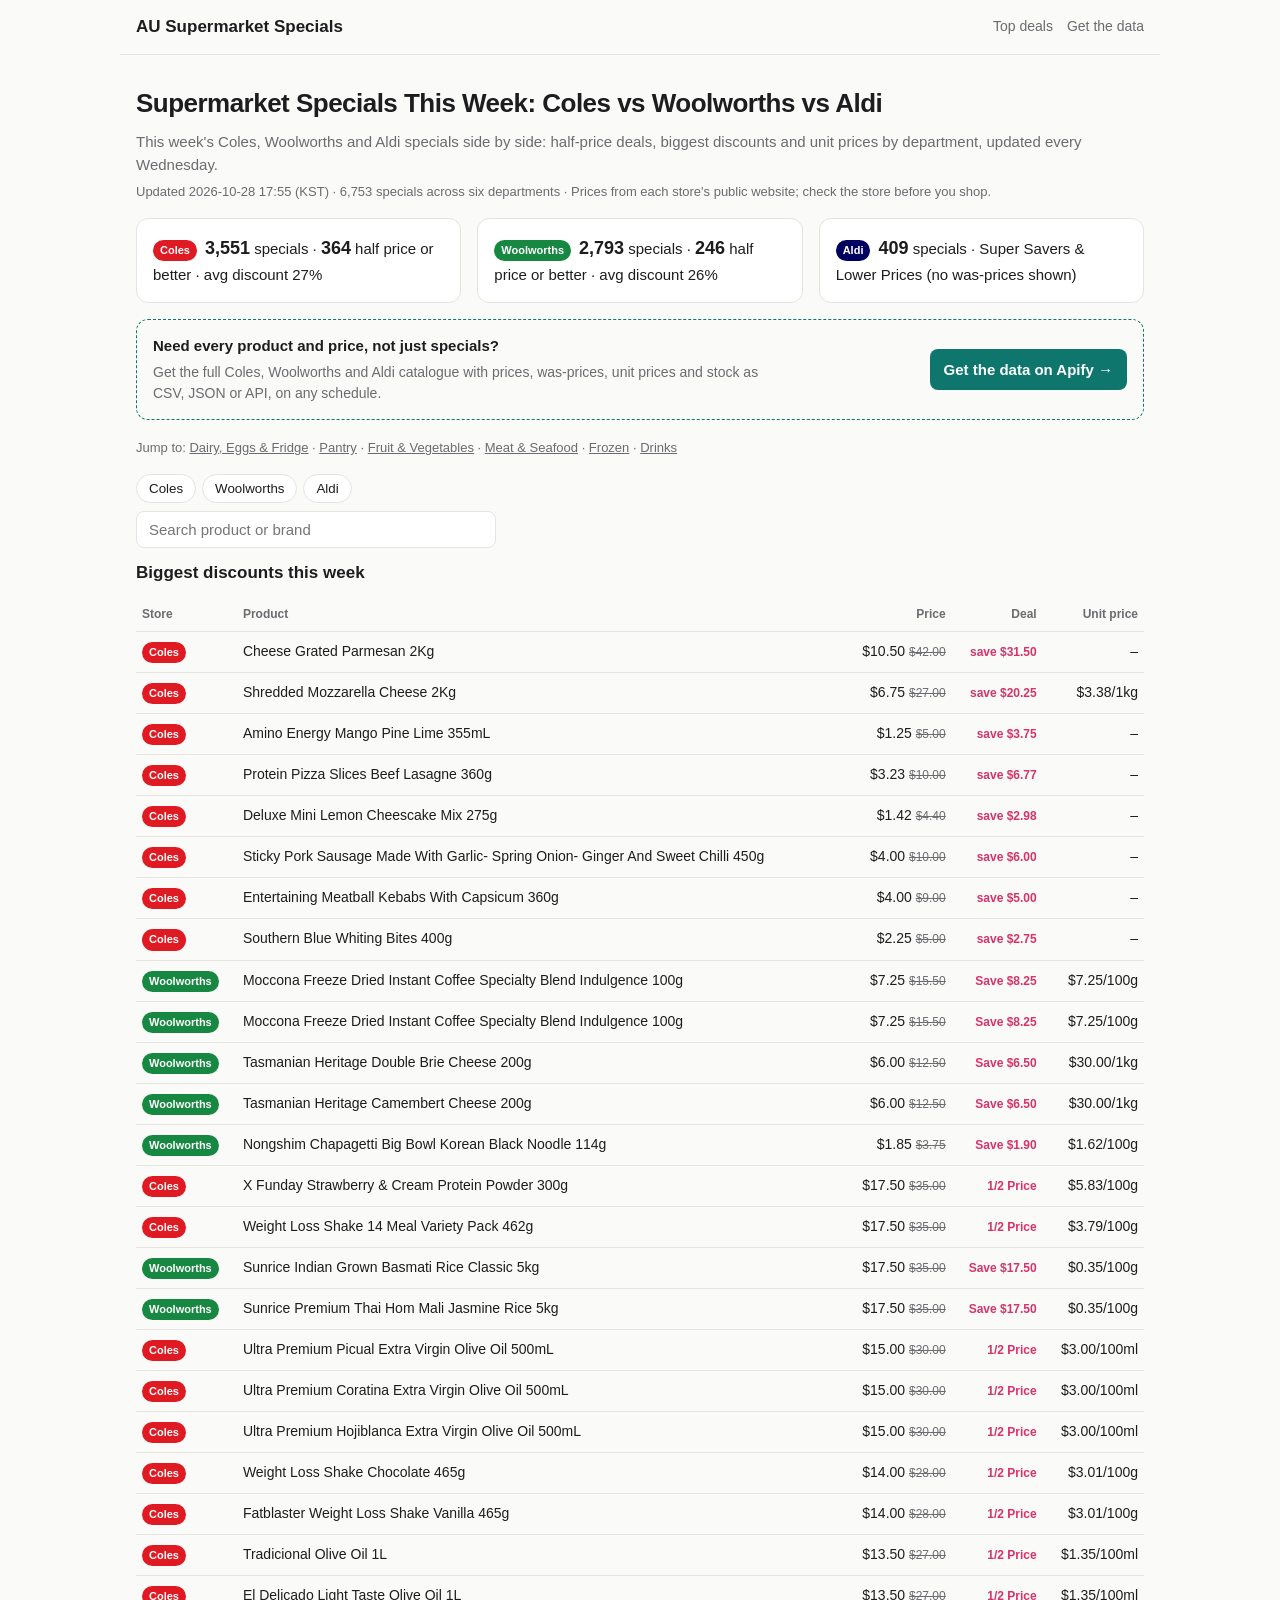
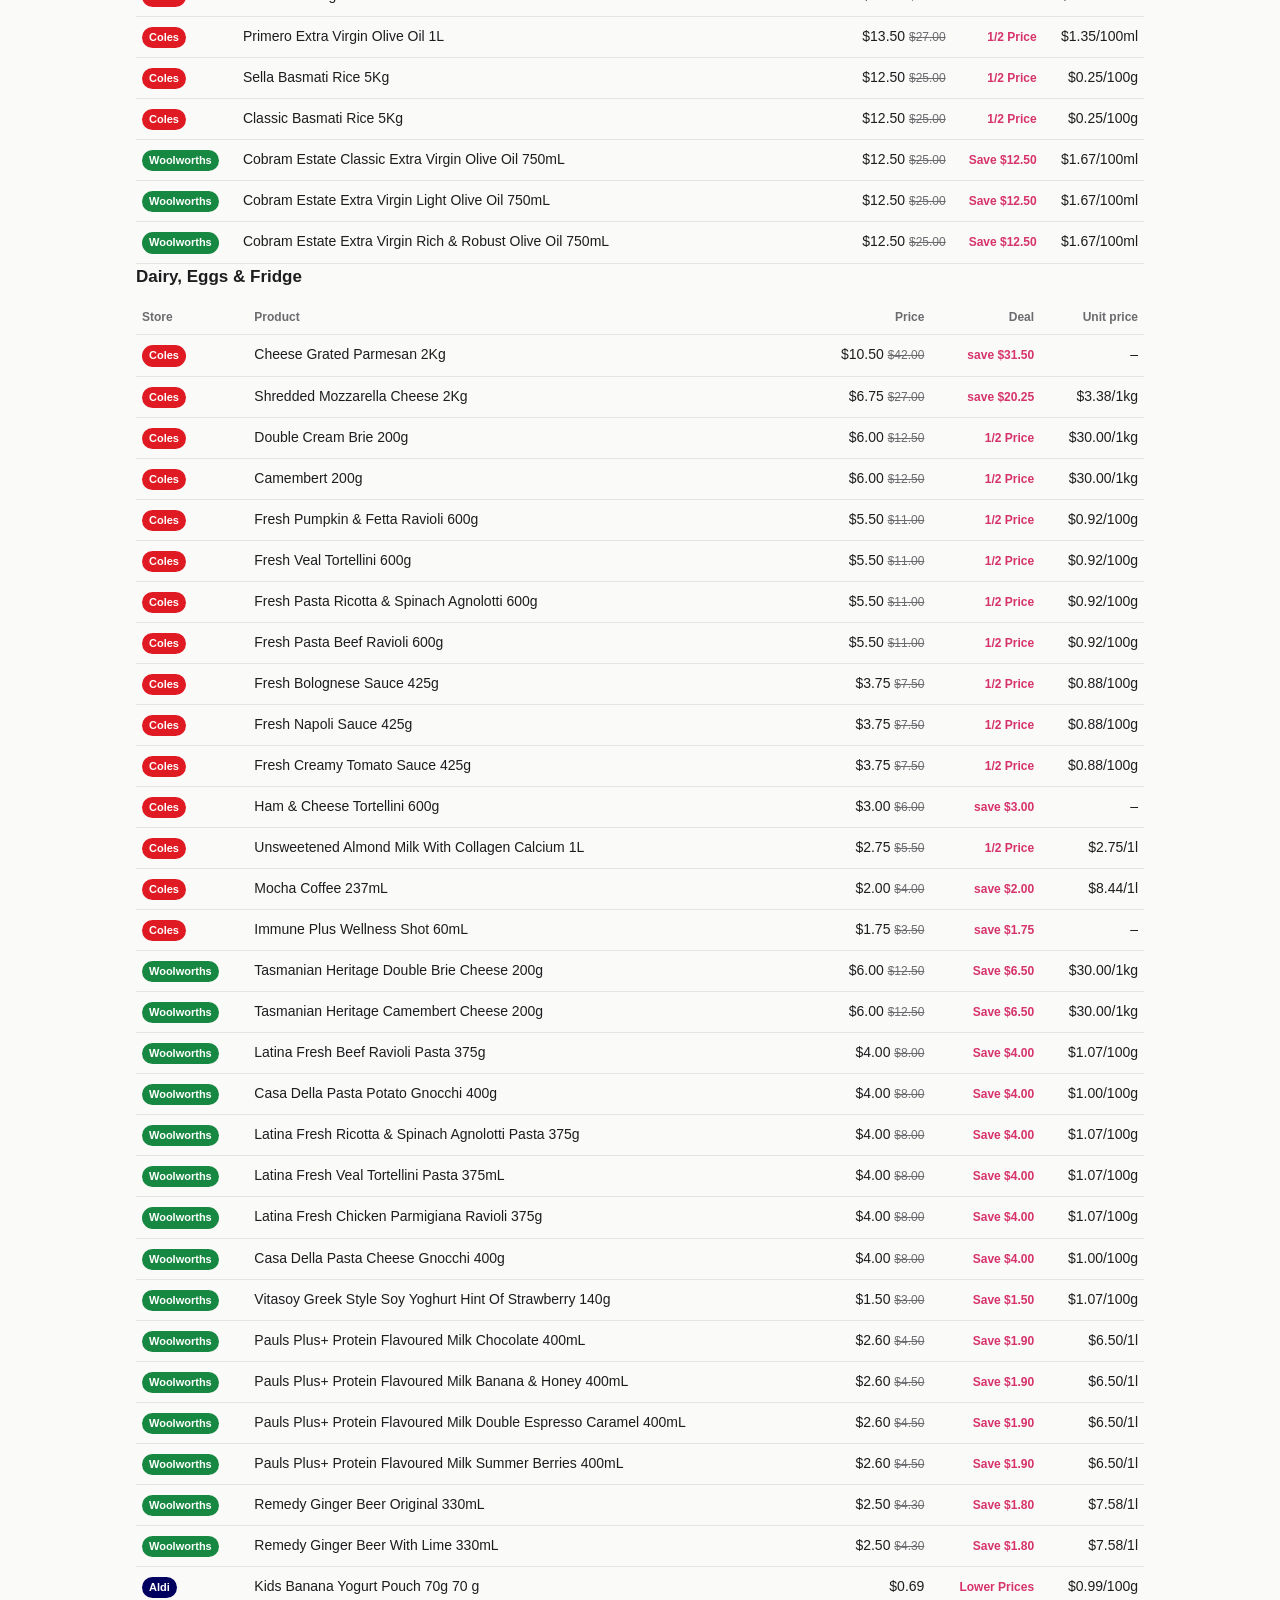
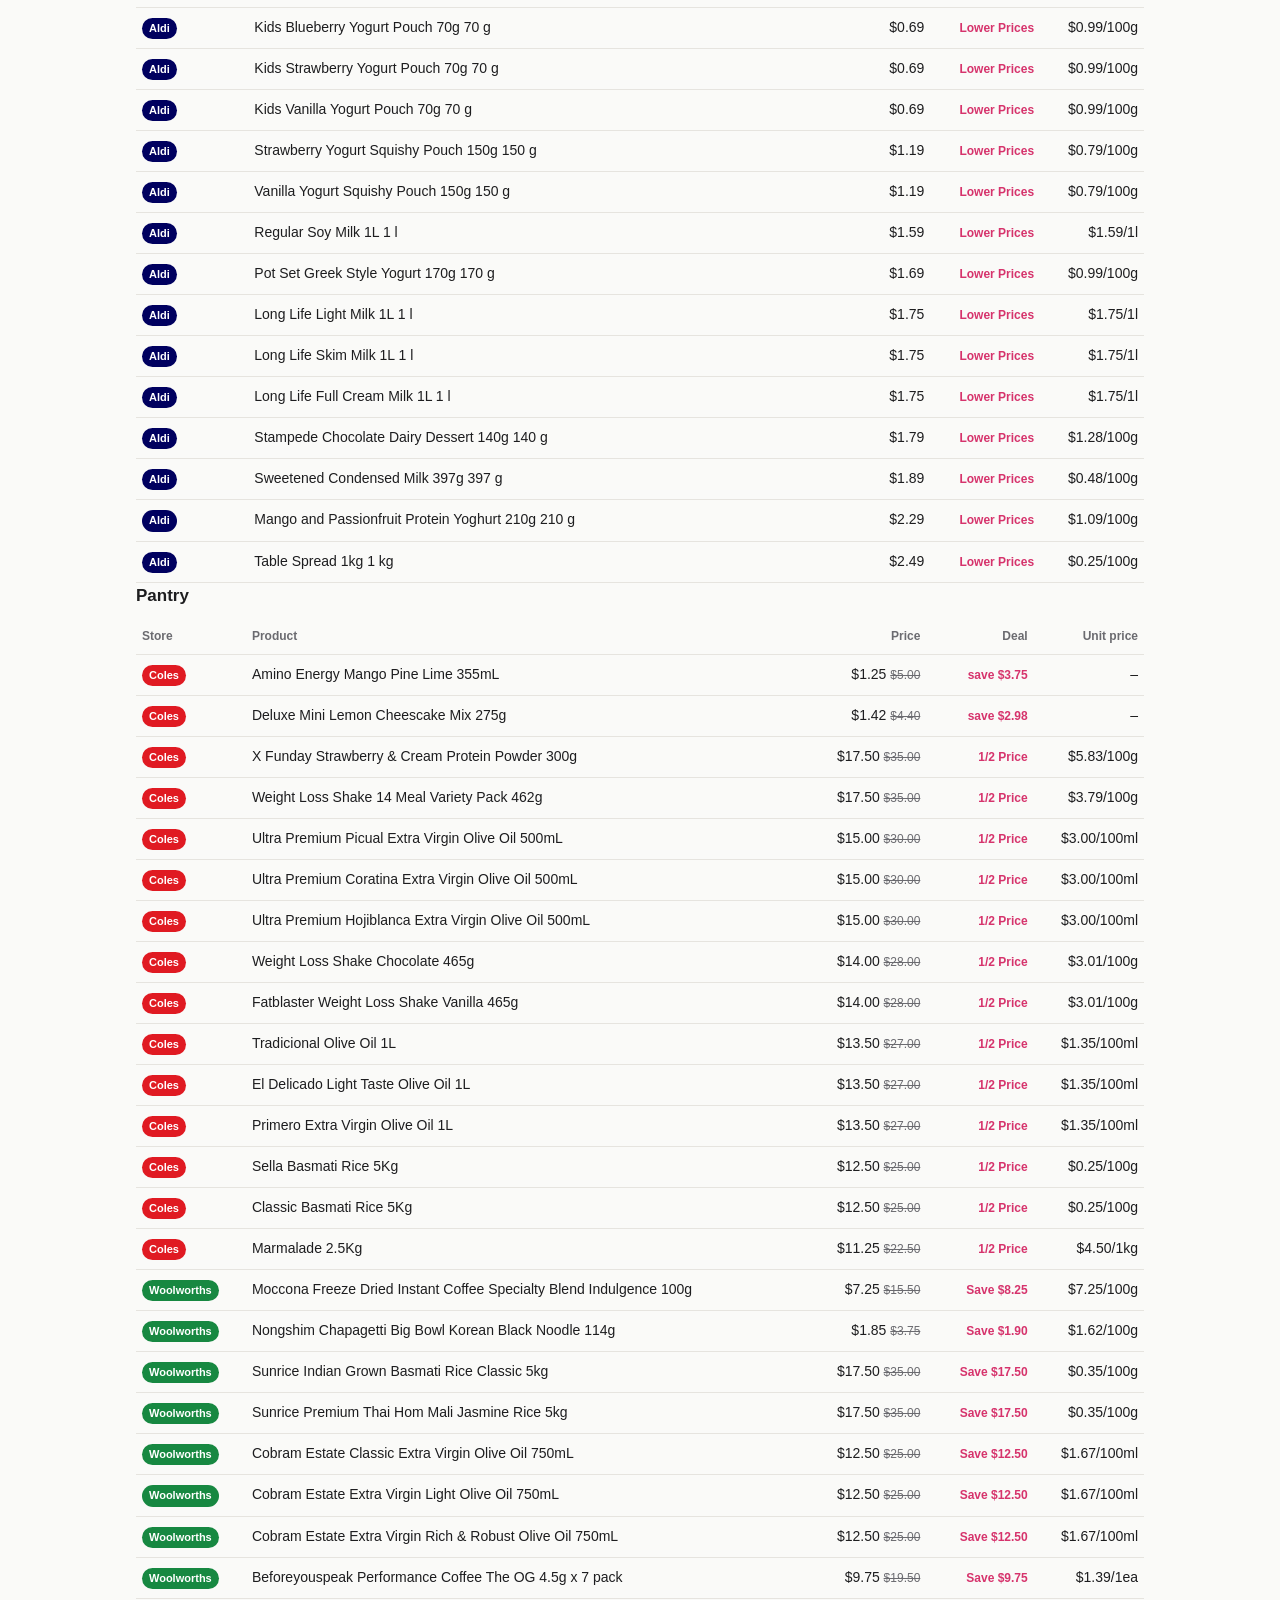
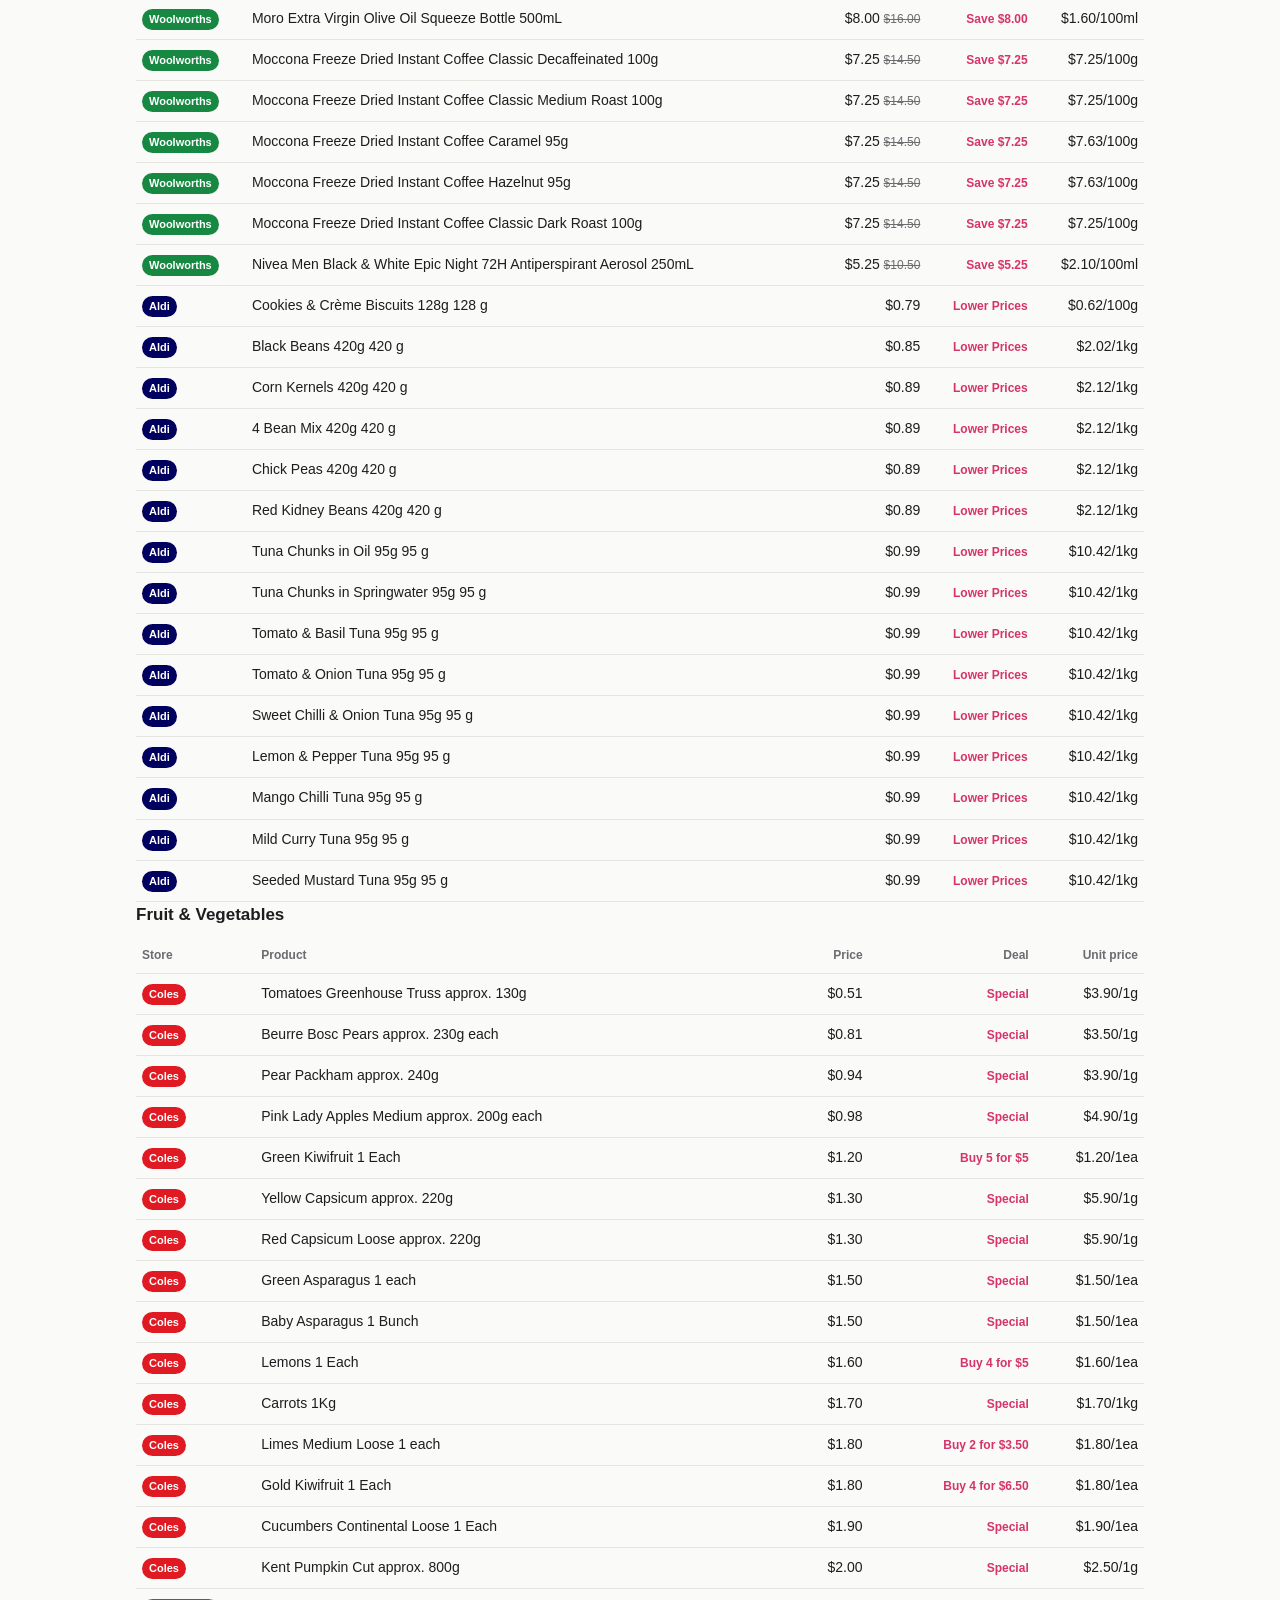
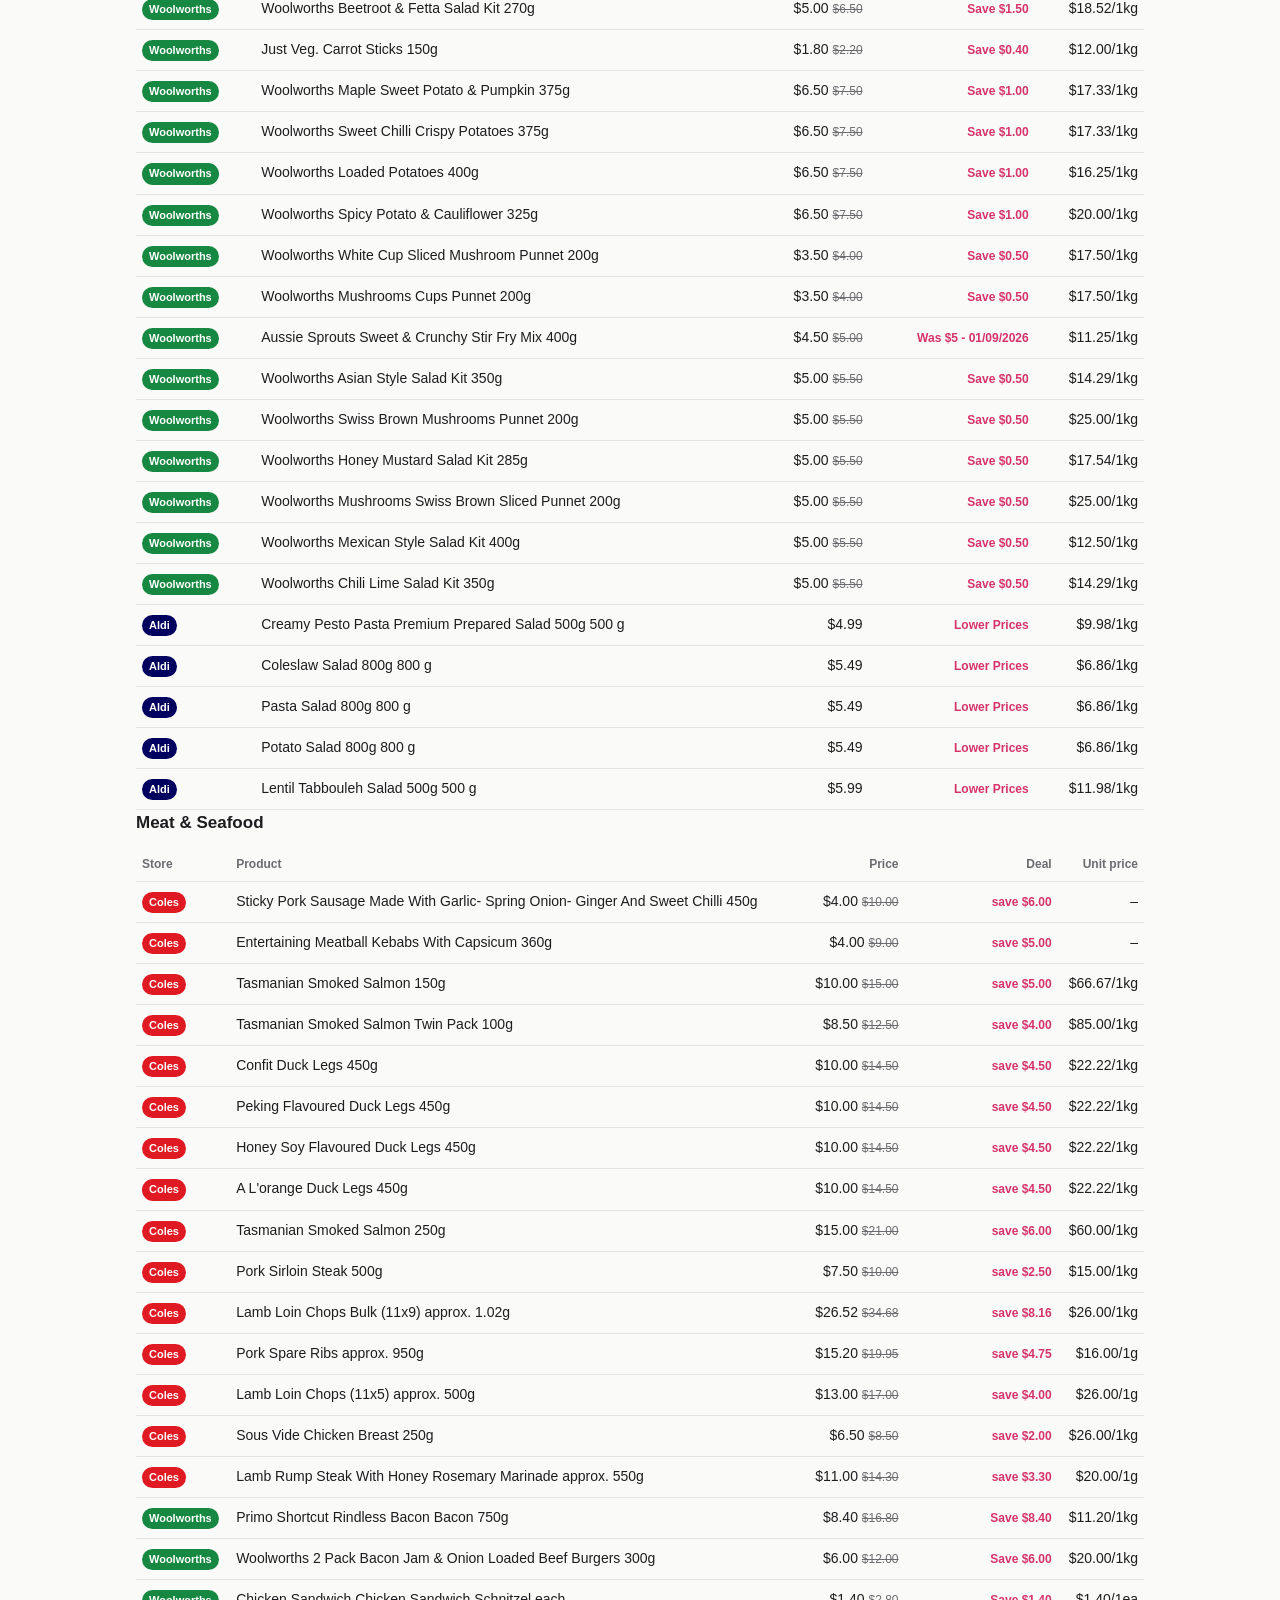
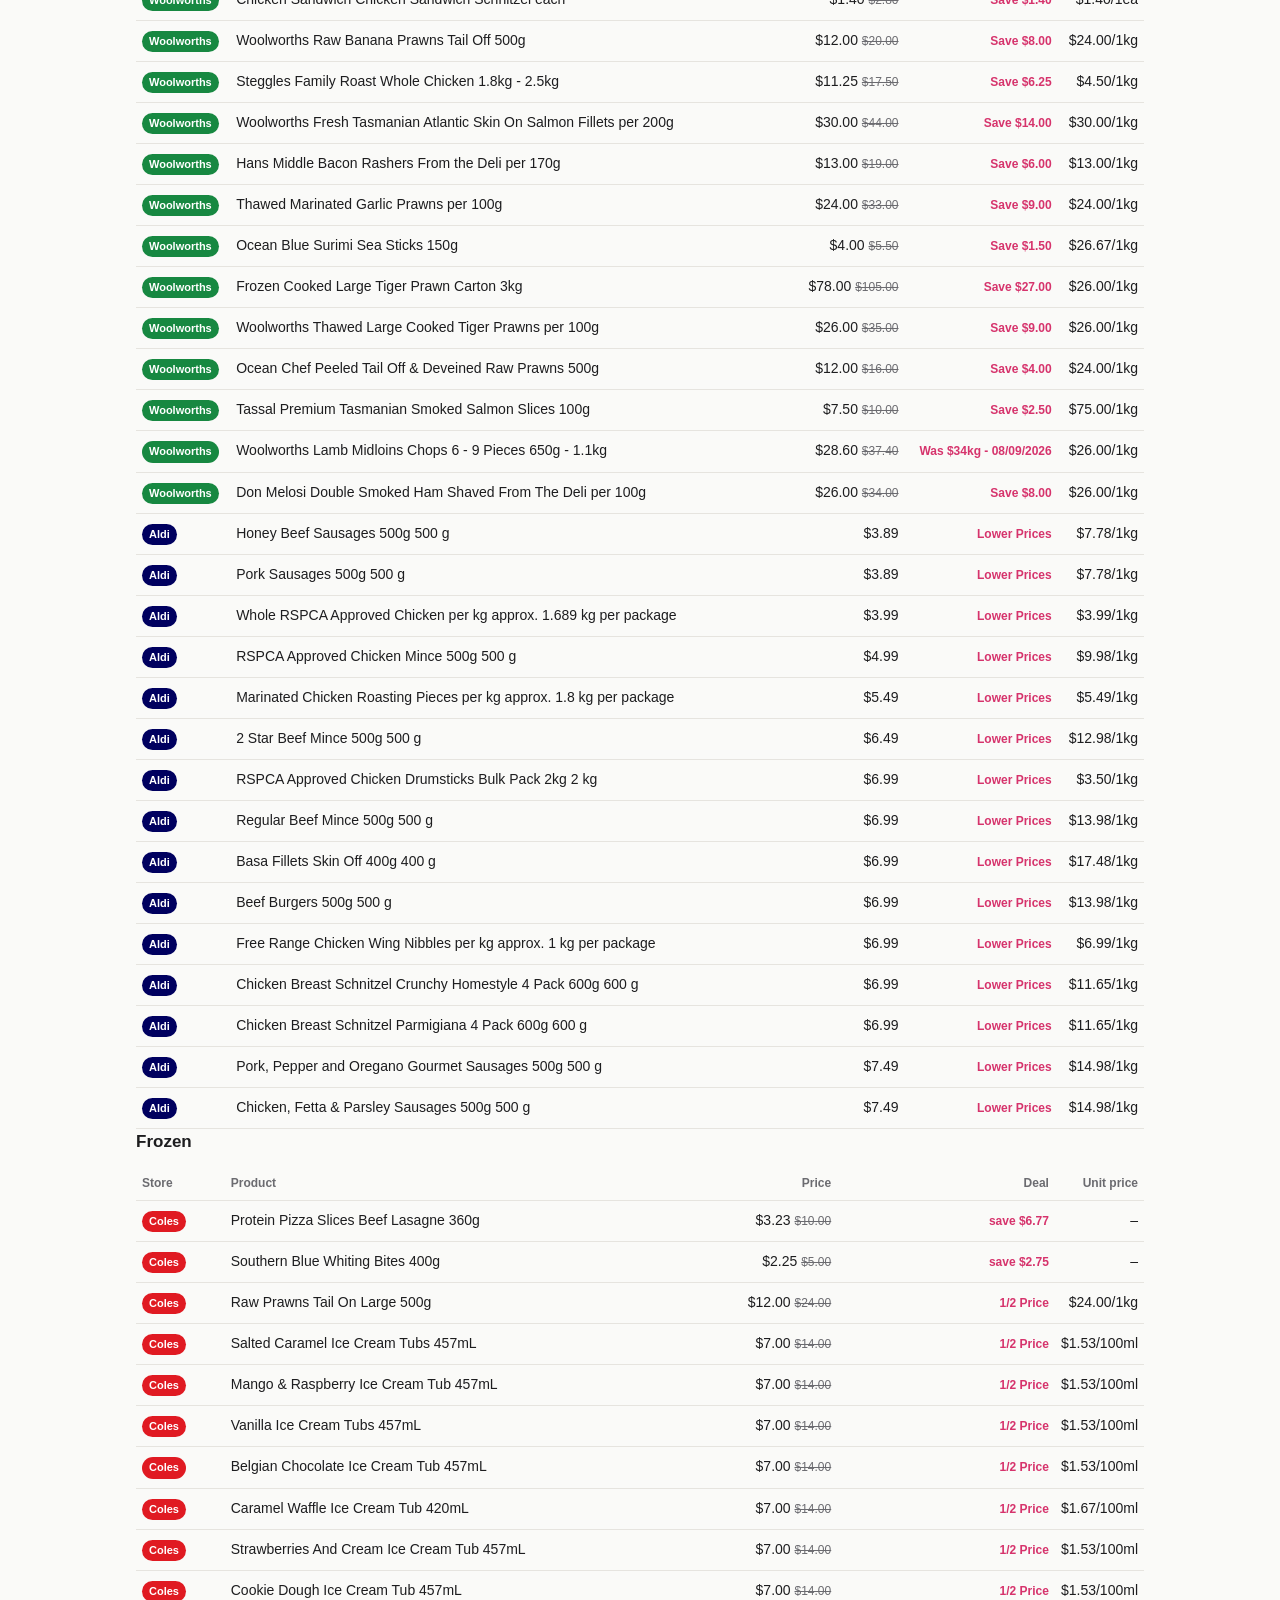
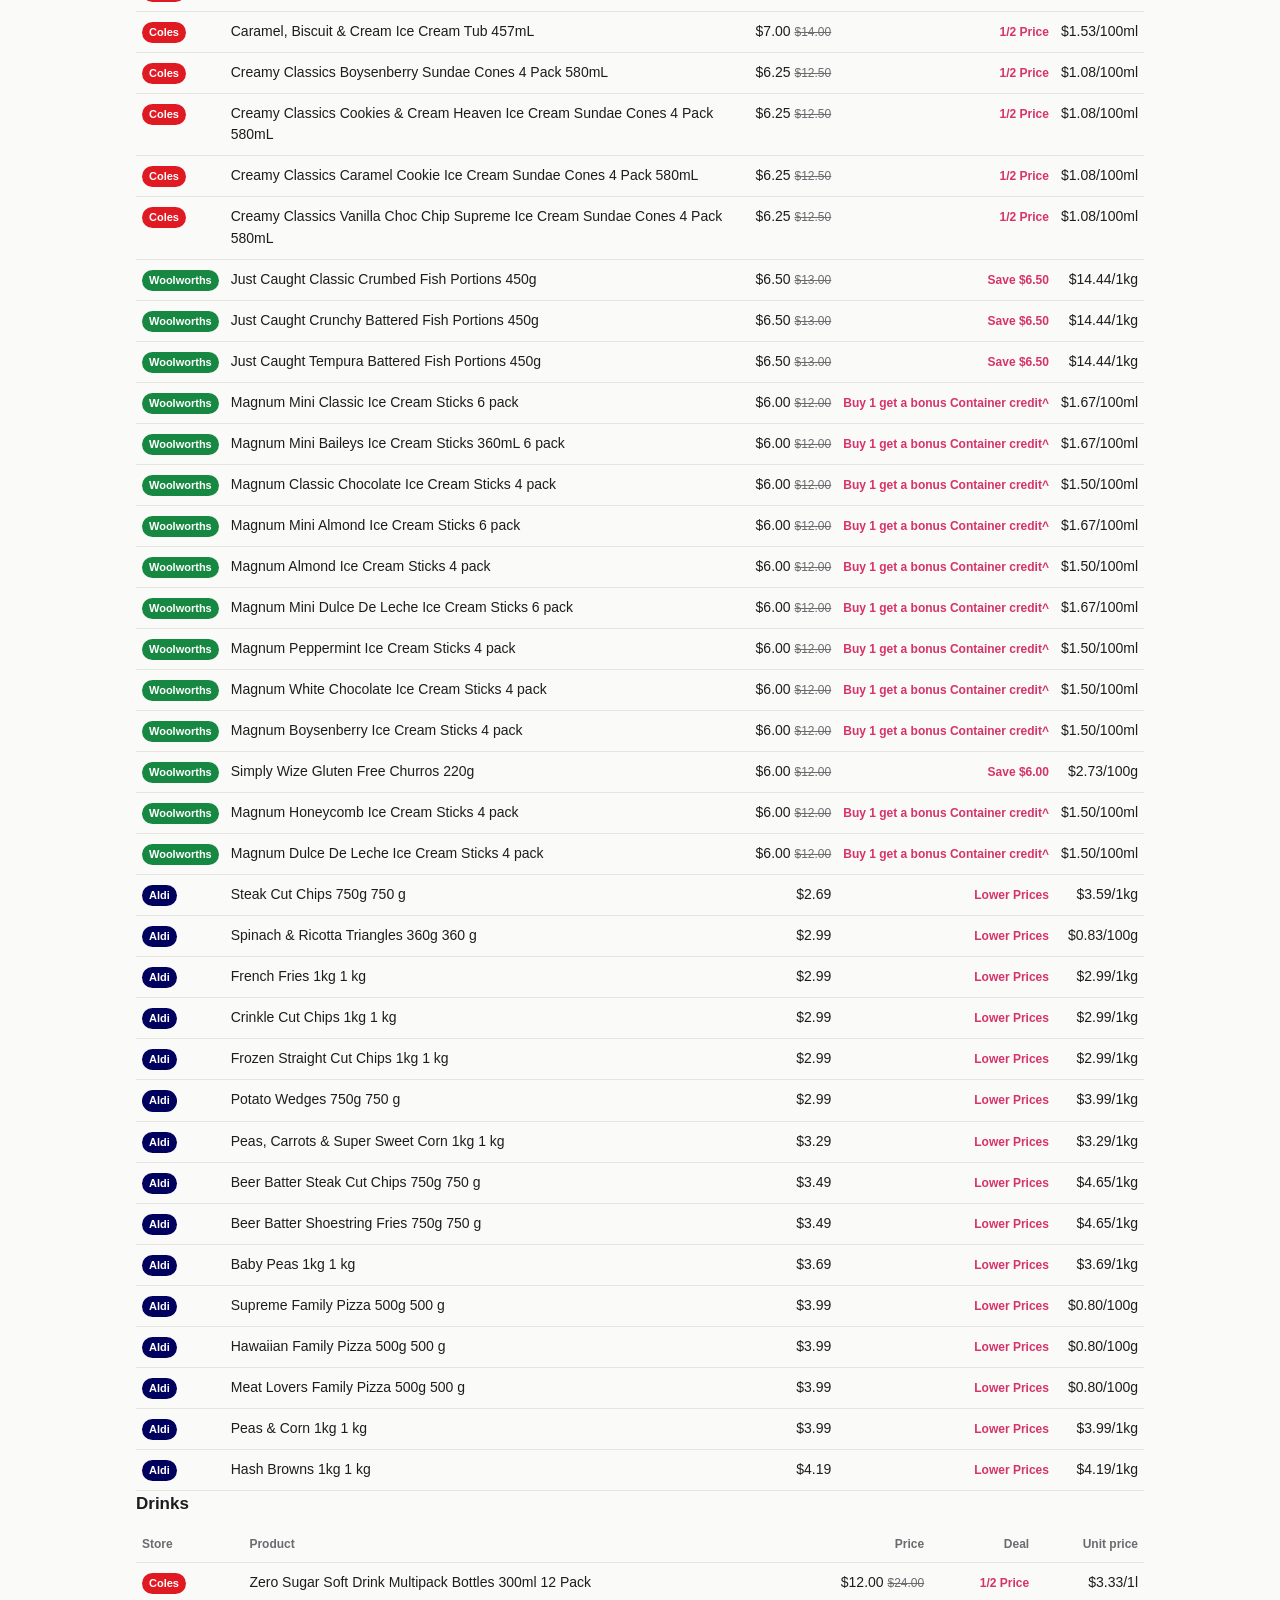
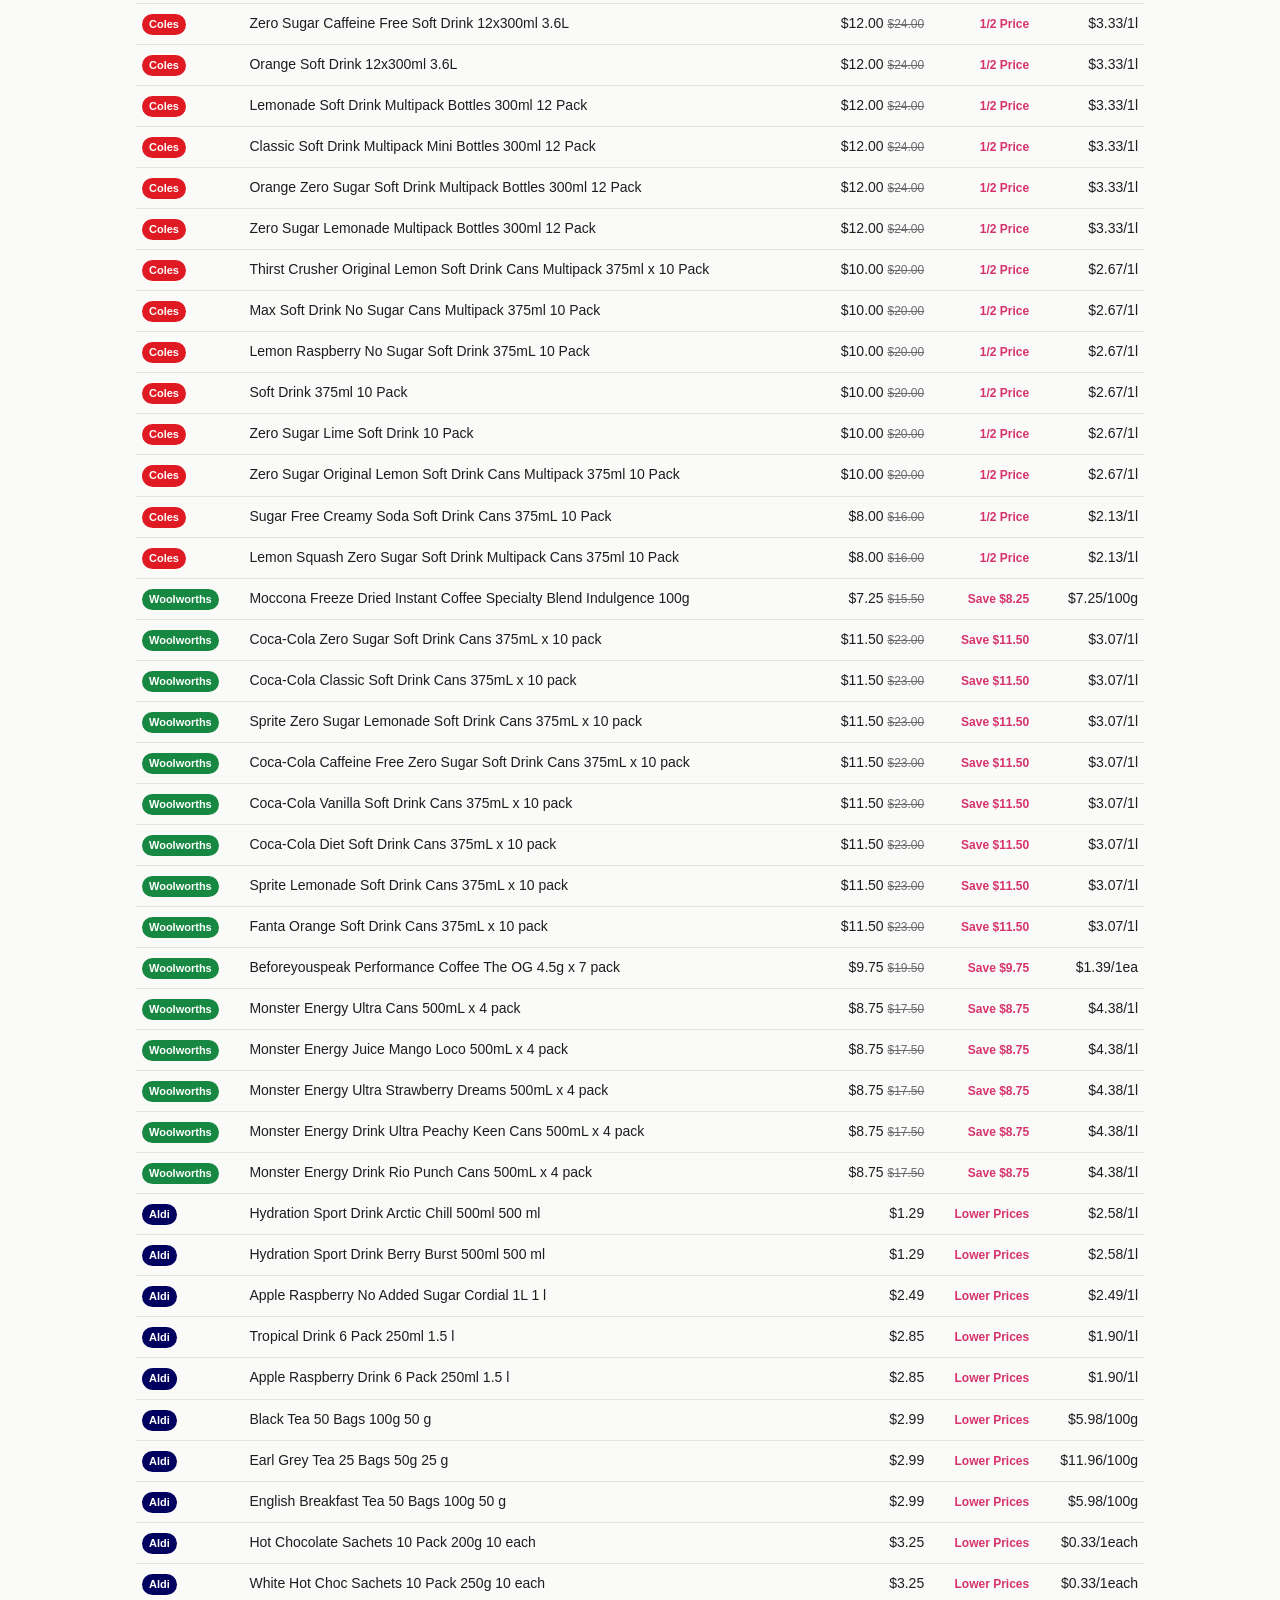
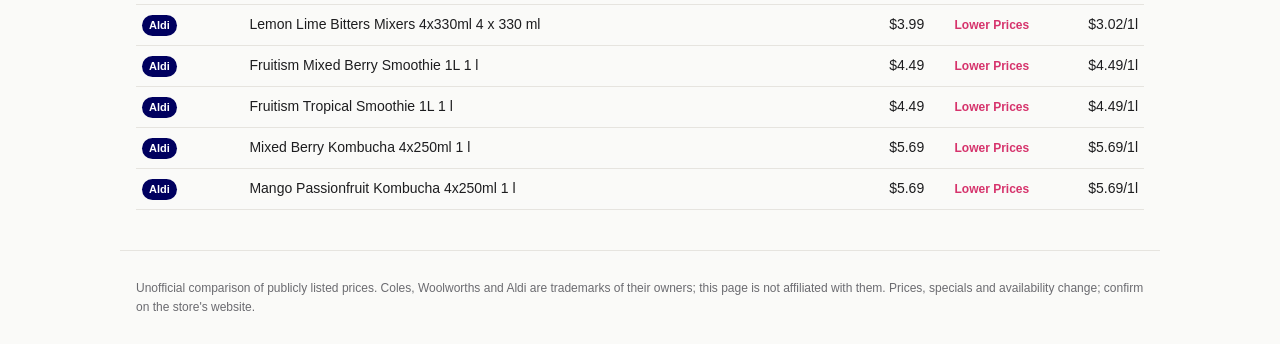
==== commit 103edc5a: "Update AU specials 2026-10-28" ====
--- a/docs/au/index.html
+++ b/docs/au/index.html
@@ -4,7 +4,7 @@
 <title>Supermarket Specials This Week: Coles vs Woolworths vs Aldi</title><meta name="description" content="This week&#x27;s Coles, Woolworths and Aldi specials side by side: half-price deals, biggest discounts and unit prices by department, updated every Wednesday.">
 <meta property="og:title" content="Supermarket Specials This Week: Coles vs Woolworths vs Aldi"><meta property="og:description" content="This week&#x27;s Coles, Woolworths and Aldi specials side by side: half-price deals, biggest discounts and unit prices by department, updated every Wednesday.">
 <link rel="stylesheet" href="../style.css"><meta name="google-site-verification" content="ddOe3T7hgUrxZfu9wyzTWHohFLFt5zm6lUy1jZbl9IA"><script data-goatcounter="https://k-ranking.goatcounter.com/count" async src="//gc.zgo.at/count.js"></script>
-<script type="application/ld+json">{"@context": "https://schema.org", "@type": "ItemList", "name": "Supermarket Specials This Week: Coles vs Woolworths vs Aldi", "itemListElement": [{"@type": "ListItem", "position": 1, "name": "Cheese Grated Parmesan", "url": "https://www.coles.com.au/product/universal-cheese-grated-parmesan-2kg-1518842"}, {"@type": "ListItem", "position": 2, "name": "Shredded Mozzarella Cheese", "url": "https://www.coles.com.au/product/universal-shredded-mozzarella-cheese-2kg-1518809"}, {"@type": "ListItem", "position": 3, "name": "Amino Energy Mango Pine Lime", "url": "https://www.coles.com.au/product/optimum-nutrition-amino-energy-mango-pine-lime-355ml-8956983"}, {"@type": "ListItem", "position": 4, "name": "Icy Blue Raz", "url": "https://www.coles.com.au/product/a-b-e-all-black-everything-icy-blue-raz-315g-8564848"}, {"@type": "ListItem", "position": 5, "name": "Protein Pizza Slices Beef Lasagne", "url": "https://www.coles.com.au/product/fropro-protein-pizza-slices-beef-lasagne-360g-1142022"}, {"@type": "ListItem", "position": 6, "name": "Deluxe Mini Lemon Cheescake Mix", "url": "https://www.coles.com.au/product/greens-deluxe-mini-lemon-cheescake-mix-275g-5554407"}, {"@type": "ListItem", "position": 7, "name": "Mexican Style Fajita Honey & Chilli Paste", "url": "https://www.coles.com.au/product/capsicana-mexican-style-fajita-honey-chilli-paste-60g-1325838"}, {"@type": "ListItem", "position": 8, "name": "Brazilian Style Tomato Coconut & Chilli Wrap Paste", "url": "https://www.coles.com.au/product/capsicana-brazilian-style-tomato-coconut-chilli-wrap-paste-60g-1325849"}, {"@type": "ListItem", "position": 9, "name": "Mexican Style Burrito Tomato & Chipotle Paste", "url": "https://www.coles.com.au/product/capsicana-mexican-style-burrito-tomato-chipotle-paste-60g-1325850"}, {"@type": "ListItem", "position": 10, "name": "Sticky Pork Sausage Made With Garlic- Spring Onion- Ginger And Sweet Chilli", "url": "https://www.coles.com.au/product/small-batch-sticky-pork-sausage-made-with-garlic-spring-onion-ginger-and-sweet-chilli-450g-8891447"}]}</script>
+<script type="application/ld+json">{"@context": "https://schema.org", "@type": "ItemList", "name": "Supermarket Specials This Week: Coles vs Woolworths vs Aldi", "itemListElement": [{"@type": "ListItem", "position": 1, "name": "Cheese Grated Parmesan", "url": "https://www.coles.com.au/product/universal-cheese-grated-parmesan-2kg-1518842"}, {"@type": "ListItem", "position": 2, "name": "Shredded Mozzarella Cheese", "url": "https://www.coles.com.au/product/universal-shredded-mozzarella-cheese-2kg-1518809"}, {"@type": "ListItem", "position": 3, "name": "Amino Energy Mango Pine Lime", "url": "https://www.coles.com.au/product/optimum-nutrition-amino-energy-mango-pine-lime-355ml-8956983"}, {"@type": "ListItem", "position": 4, "name": "Protein Pizza Slices Beef Lasagne", "url": "https://www.coles.com.au/product/fropro-protein-pizza-slices-beef-lasagne-360g-1142022"}, {"@type": "ListItem", "position": 5, "name": "Deluxe Mini Lemon Cheescake Mix", "url": "https://www.coles.com.au/product/greens-deluxe-mini-lemon-cheescake-mix-275g-5554407"}, {"@type": "ListItem", "position": 6, "name": "Sticky Pork Sausage Made With Garlic- Spring Onion- Ginger And Sweet Chilli", "url": "https://www.coles.com.au/product/small-batch-sticky-pork-sausage-made-with-garlic-spring-onion-ginger-and-sweet-chilli-450g-8891447"}, {"@type": "ListItem", "position": 7, "name": "Entertaining Meatball Kebabs With Capsicum", "url": "https://www.coles.com.au/product/coles-entertaining-meatball-kebabs-with-capsicum-360g-1327844"}, {"@type": "ListItem", "position": 8, "name": "Southern Blue Whiting Bites", "url": "https://www.coles.com.au/product/sealord-southern-blue-whiting-bites-400g-7173776"}, {"@type": "ListItem", "position": 9, "name": "Moccona Freeze Dried Instant Coffee Specialty Blend Indulgence", "url": "https://www.woolworths.com.au/shop/productdetails/71481/moccona-freeze-dried-instant-coffee-specialty-blend-indulgence"}, {"@type": "ListItem", "position": 10, "name": "Moccona Freeze Dried Instant Coffee Specialty Blend Indulgence", "url": "https://www.woolworths.com.au/shop/productdetails/71481/moccona-freeze-dried-instant-coffee-specialty-blend-indulgence"}]}</script>
 <style>.st{display:inline-block;font-size:11px;font-weight:700;padding:2px 7px;border-radius:999px;color:#fff;white-space:nowrap}
 .st-coles{background:#e01a22}.st-woolworths{background:#178841}.st-aldi{background:#00005f}
 .stat b{font-size:18px}.stat .st{margin-right:8px}s{color:var(--mut);font-size:12px}
@@ -14,14 +14,14 @@
 <header class="top"><a class="logo" href="index.html">AU Supermarket Specials</a><nav><a href="#top-deals">Top deals</a><a href="https://apify.com/magenta_courser/australia-supermarket-prices" target="_blank" rel="noopener">Get the data</a></nav></header>
 <main>
 <h1>Supermarket Specials This Week: Coles vs Woolworths vs Aldi</h1><p class="lead">This week&#x27;s Coles, Woolworths and Aldi specials side by side: half-price deals, biggest discounts and unit prices by department, updated every Wednesday.</p>
-<p class="meta">Updated 2026-10-21 16:56 (KST) · 6,729 specials across six departments · Prices from each store's public website; check the store before you shop.</p>
-<div class="grid"><div class="card stat"><span class="st st-coles">Coles</span><b>3,411</b> specials · <b>351</b> half price or better · avg discount 27%</div><div class="card stat"><span class="st st-woolworths">Woolworths</span><b>2,911</b> specials · <b>310</b> half price or better · avg discount 26%</div><div class="card stat"><span class="st st-aldi">Aldi</span><b>407</b> specials · Super Savers &amp; Lower Prices (no was-prices shown)</div></div>
+<p class="meta">Updated 2026-10-28 17:55 (KST) · 6,753 specials across six departments · Prices from each store's public website; check the store before you shop.</p>
+<div class="grid"><div class="card stat"><span class="st st-coles">Coles</span><b>3,551</b> specials · <b>364</b> half price or better · avg discount 27%</div><div class="card stat"><span class="st st-woolworths">Woolworths</span><b>2,793</b> specials · <b>246</b> half price or better · avg discount 26%</div><div class="card stat"><span class="st st-aldi">Aldi</span><b>409</b> specials · Super Savers &amp; Lower Prices (no was-prices shown)</div></div>
 <section class="cta"><div><strong>Need every product and price, not just specials?</strong><p>Get the full Coles, Woolworths and Aldi catalogue with prices, was-prices, unit prices and stock as CSV, JSON or API, on any schedule.</p></div><a class="btn" href="https://apify.com/magenta_courser/australia-supermarket-prices" target="_blank" rel="noopener">Get the data on Apify →</a></section>
 <p class="meta">Jump to: <a href="#dairy-eggs-fridge">Dairy, Eggs & Fridge</a> · <a href="#pantry">Pantry</a> · <a href="#fruit-vegetables">Fruit & Vegetables</a> · <a href="#meat-seafood">Meat & Seafood</a> · <a href="#frozen">Frozen</a> · <a href="#drinks">Drinks</a></p>
 <div class="filters"><button data-f="coles">Coles</button><button data-f="woolworths">Woolworths</button><button data-f="aldi">Aldi</button></div>
 <input id="q" type="search" placeholder="Search product or brand" aria-label="Search product or brand">
-<section id="top-deals"><h2>Biggest discounts this week</h2><div class="tbl"><table><thead><tr><th>Store</th><th>Product</th><th class="num">Price</th><th class="num">Deal</th><th class="num hide-s">Unit price</th></tr></thead><tbody><tr data-s="coles" data-q="universal cheese grated parmesan"><td><span class="st st-coles">Coles</span></td><td class="it"><a href="https://www.coles.com.au/product/universal-cheese-grated-parmesan-2kg-1518842" rel="nofollow noopener" target="_blank">Cheese Grated Parmesan 2Kg</a></td><td class="num">$10.50 <s>$42.00</s></td><td class="num"><span class="disc">save $31.50</span></td><td class="num hide-s">–</td></tr><tr data-s="coles" data-q="universal shredded mozzarella cheese"><td><span class="st st-coles">Coles</span></td><td class="it"><a href="https://www.coles.com.au/product/universal-shredded-mozzarella-cheese-2kg-1518809" rel="nofollow noopener" target="_blank">Shredded Mozzarella Cheese 2Kg</a></td><td class="num">$6.75 <s>$27.00</s></td><td class="num"><span class="disc">save $20.25</span></td><td class="num hide-s">$3.38/1kg</td></tr><tr data-s="coles" data-q="optimum nutrition amino energy mango pine lime"><td><span class="st st-coles">Coles</span></td><td class="it"><a href="https://www.coles.com.au/product/optimum-nutrition-amino-energy-mango-pine-lime-355ml-8956983" rel="nofollow noopener" target="_blank">Amino Energy Mango Pine Lime 355mL</a></td><td class="num">$1.25 <s>$5.00</s></td><td class="num"><span class="disc">save $3.75</span></td><td class="num hide-s">–</td></tr><tr data-s="coles" data-q="a.b.e all black everything icy blue raz"><td><span class="st st-coles">Coles</span></td><td class="it"><a href="https://www.coles.com.au/product/a-b-e-all-black-everything-icy-blue-raz-315g-8564848" rel="nofollow noopener" target="_blank">Icy Blue Raz 315g</a></td><td class="num">$21.00 <s>$70.00</s></td><td class="num"><span class="disc">save $49.00</span></td><td class="num hide-s">–</td></tr><tr data-s="coles" data-q="fropro protein pizza slices beef lasagne"><td><span class="st st-coles">Coles</span></td><td class="it"><a href="https://www.coles.com.au/product/fropro-protein-pizza-slices-beef-lasagne-360g-1142022" rel="nofollow noopener" target="_blank">Protein Pizza Slices Beef Lasagne 360g</a></td><td class="num">$3.23 <s>$10.00</s></td><td class="num"><span class="disc">save $6.77</span></td><td class="num hide-s">–</td></tr><tr data-s="coles" data-q="greens deluxe mini lemon cheescake mix"><td><span class="st st-coles">Coles</span></td><td class="it"><a href="https://www.coles.com.au/product/greens-deluxe-mini-lemon-cheescake-mix-275g-5554407" rel="nofollow noopener" target="_blank">Deluxe Mini Lemon Cheescake Mix 275g</a></td><td class="num">$1.42 <s>$4.40</s></td><td class="num"><span class="disc">save $2.98</span></td><td class="num hide-s">–</td></tr><tr data-s="coles" data-q="capsicana mexican style fajita honey &amp; chilli paste"><td><span class="st st-coles">Coles</span></td><td class="it"><a href="https://www.coles.com.au/product/capsicana-mexican-style-fajita-honey-chilli-paste-60g-1325838" rel="nofollow noopener" target="_blank">Mexican Style Fajita Honey &amp; Chilli Paste 60g</a></td><td class="num">$1.00 <s>$3.00</s></td><td class="num"><span class="disc">save $2.00</span></td><td class="num hide-s">$1.67/100g</td></tr><tr data-s="coles" data-q="capsicana brazilian style tomato coconut &amp; chilli wrap paste"><td><span class="st st-coles">Coles</span></td><td class="it"><a href="https://www.coles.com.au/product/capsicana-brazilian-style-tomato-coconut-chilli-wrap-paste-60g-1325849" rel="nofollow noopener" target="_blank">Brazilian Style Tomato Coconut &amp; Chilli Wrap Paste 60g</a></td><td class="num">$1.00 <s>$3.00</s></td><td class="num"><span class="disc">save $2.00</span></td><td class="num hide-s">$1.67/100g</td></tr><tr data-s="coles" data-q="capsicana mexican style burrito tomato &amp; chipotle paste"><td><span class="st st-coles">Coles</span></td><td class="it"><a href="https://www.coles.com.au/product/capsicana-mexican-style-burrito-tomato-chipotle-paste-60g-1325850" rel="nofollow noopener" target="_blank">Mexican Style Burrito Tomato &amp; Chipotle Paste 60g</a></td><td class="num">$1.00 <s>$3.00</s></td><td class="num"><span class="disc">save $2.00</span></td><td class="num hide-s">$1.67/100g</td></tr><tr data-s="coles" data-q="small batch sticky pork sausage made with garlic- spring onion- ginger and sweet chilli"><td><span class="st st-coles">Coles</span></td><td class="it"><a href="https://www.coles.com.au/product/small-batch-sticky-pork-sausage-made-with-garlic-spring-onion-ginger-and-sweet-chilli-450g-8891447" rel="nofollow noopener" target="_blank">Sticky Pork Sausage Made With Garlic- Spring Onion- Ginger And Sweet Chilli 450g</a></td><td class="num">$4.00 <s>$10.00</s></td><td class="num"><span class="disc">save $6.00</span></td><td class="num hide-s">–</td></tr><tr data-s="woolworths" data-q="woolworths woolworths frozen asian style vegetable mix"><td><span class="st st-woolworths">Woolworths</span></td><td class="it"><a href="https://www.woolworths.com.au/shop/productdetails/6000579/woolworths-frozen-asian-style-vegetable-mix" rel="nofollow noopener" target="_blank">Woolworths Frozen Asian Style Vegetable Mix 750g</a></td><td class="num">$3.00 <s>$7.50</s></td><td class="num"><span class="disc">Save $4.50</span></td><td class="num hide-s">$4.00/1kg</td></tr><tr data-s="woolworths" data-q="woolworths woolworths frozen tex mex vegetable mix"><td><span class="st st-woolworths">Woolworths</span></td><td class="it"><a href="https://www.woolworths.com.au/shop/productdetails/6000578/woolworths-frozen-tex-mex-vegetable-mix" rel="nofollow noopener" target="_blank">Woolworths Frozen Tex Mex Vegetable Mix 750g</a></td><td class="num">$3.00 <s>$7.50</s></td><td class="num"><span class="disc">Save $4.50</span></td><td class="num hide-s">$4.00/1kg</td></tr><tr data-s="coles" data-q="primo reserve specialty salami selection with hungarian mild chorizo and mild sopressa"><td><span class="st st-coles">Coles</span></td><td class="it"><a href="https://www.coles.com.au/product/primo-reserve-specialty-salami-selection-with-hungarian-mild-chorizo-and-mild-sopressa-200g-1435734" rel="nofollow noopener" target="_blank">Reserve Specialty Salami Selection With Hungarian Mild Chorizo And Mild Sopressa 200g</a></td><td class="num">$7.00 <s>$16.50</s></td><td class="num"><span class="disc">save $9.50</span></td><td class="num hide-s">–</td></tr><tr data-s="coles" data-q="cadbury perky nana chocolate bar"><td><span class="st st-coles">Coles</span></td><td class="it"><a href="https://www.coles.com.au/product/cadbury-perky-nana-chocolate-bar-45g-3713510" rel="nofollow noopener" target="_blank">Perky Nana Chocolate Bar 45g</a></td><td class="num">$1.25 <s>$3.00</s></td><td class="num"><span class="disc">save $1.75</span></td><td class="num hide-s">$2.78/100g</td></tr><tr data-s="coles" data-q="coles entertaining meatball kebabs with capsicum"><td><span class="st st-coles">Coles</span></td><td class="it"><a href="https://www.coles.com.au/product/coles-entertaining-meatball-kebabs-with-capsicum-360g-1327844" rel="nofollow noopener" target="_blank">Entertaining Meatball Kebabs With Capsicum 360g</a></td><td class="num">$4.00 <s>$9.00</s></td><td class="num"><span class="disc">save $5.00</span></td><td class="num hide-s">–</td></tr><tr data-s="coles" data-q="sealord southern blue whiting bites"><td><span class="st st-coles">Coles</span></td><td class="it"><a href="https://www.coles.com.au/product/sealord-southern-blue-whiting-bites-400g-7173776" rel="nofollow noopener" target="_blank">Southern Blue Whiting Bites 400g</a></td><td class="num">$2.25 <s>$5.00</s></td><td class="num"><span class="disc">save $2.75</span></td><td class="num hide-s">–</td></tr><tr data-s="coles" data-q="schweppes mineral water infused pineapple passionfruit"><td><span class="st st-coles">Coles</span></td><td class="it"><a href="https://www.coles.com.au/product/schweppes-mineral-water-infused-pineapple-passionfruit-1-1l-1056576" rel="nofollow noopener" target="_blank">Mineral Water Infused Pineapple Passionfruit 1.1L</a></td><td class="num">$1.50 <s>$3.30</s></td><td class="num"><span class="disc">save $1.80</span></td><td class="num hide-s">$3.00/1l</td></tr><tr data-s="woolworths" data-q="golden circle golden circle apple splash fruit drink"><td><span class="st st-woolworths">Woolworths</span></td><td class="it"><a href="https://www.woolworths.com.au/shop/productdetails/534560/golden-circle-apple-splash-fruit-drink" rel="nofollow noopener" target="_blank">Golden Circle Apple Splash Fruit Drink 1L</a></td><td class="num">$1.50 <s>$3.10</s></td><td class="num"><span class="disc">Buy 1 get a bonus Container credit^</span></td><td class="num hide-s">$1.50/1l</td></tr><tr data-s="woolworths" data-q="golden circle golden circle golden pash fruit drink"><td><span class="st st-woolworths">Woolworths</span></td><td class="it"><a href="https://www.woolworths.com.au/shop/productdetails/7556/golden-circle-golden-pash-fruit-drink" rel="nofollow noopener" target="_blank">Golden Circle Golden Pash Fruit Drink 1L</a></td><td class="num">$1.50 <s>$3.10</s></td><td class="num"><span class="disc">Buy 1 get a bonus Container credit^</span></td><td class="num hide-s">$1.50/1l</td></tr><tr data-s="woolworths" data-q="golden circle golden circle drinks tropical punch fruit drink"><td><span class="st st-woolworths">Woolworths</span></td><td class="it"><a href="https://www.woolworths.com.au/shop/productdetails/33981/golden-circle-drinks-tropical-punch-fruit-drink" rel="nofollow noopener" target="_blank">Golden Circle Drinks Tropical Punch Fruit Drink 1L</a></td><td class="num">$1.50 <s>$3.10</s></td><td class="num"><span class="disc">Buy 1 get a bonus Container credit^</span></td><td class="num hide-s">$1.50/1l</td></tr><tr data-s="woolworths" data-q="golden circle golden circle sunshine punch fruit drink"><td><span class="st st-woolworths">Woolworths</span></td><td class="it"><a href="https://www.woolworths.com.au/shop/productdetails/35498/golden-circle-sunshine-punch-fruit-drink" rel="nofollow noopener" target="_blank">Golden Circle Sunshine Punch Fruit Drink 1L</a></td><td class="num">$1.50 <s>$3.10</s></td><td class="num"><span class="disc">Buy 1 get a bonus Container credit^</span></td><td class="num hide-s">$1.50/1l</td></tr><tr data-s="woolworths" data-q="golden circle golden circle drinks orange burst fruit drink"><td><span class="st st-woolworths">Woolworths</span></td><td class="it"><a href="https://www.woolworths.com.au/shop/productdetails/32747/golden-circle-drinks-orange-burst-fruit-drink" rel="nofollow noopener" target="_blank">Golden Circle Drinks Orange Burst Fruit Drink 1L</a></td><td class="num">$1.50 <s>$3.10</s></td><td class="num"><span class="disc">Buy 1 get a bonus Container credit^</span></td><td class="num hide-s">$1.50/1l</td></tr><tr data-s="woolworths" data-q="golden circle golden circle pine coconut fruit drink"><td><span class="st st-woolworths">Woolworths</span></td><td class="it"><a href="https://www.woolworths.com.au/shop/productdetails/92483/golden-circle-pine-coconut-fruit-drink" rel="nofollow noopener" target="_blank">Golden Circle Pine Coconut Fruit Drink 1L</a></td><td class="num">$1.50 <s>$3.10</s></td><td class="num"><span class="disc">Buy 1 get a bonus Container credit^</span></td><td class="num hide-s">$1.50/1l</td></tr><tr data-s="woolworths" data-q="golden circle golden circle pine mango fruit drink"><td><span class="st st-woolworths">Woolworths</span></td><td class="it"><a href="https://www.woolworths.com.au/shop/productdetails/34543/golden-circle-pine-mango-fruit-drink" rel="nofollow noopener" target="_blank">Golden Circle Pine Mango Fruit Drink 1L</a></td><td class="num">$1.50 <s>$3.10</s></td><td class="num"><span class="disc">Buy 1 get a bonus Container credit^</span></td><td class="num hide-s">$1.50/1l</td></tr><tr data-s="woolworths" data-q="golden circle golden circle apple blackcurrant fruit drink"><td><span class="st st-woolworths">Woolworths</span></td><td class="it"><a href="https://www.woolworths.com.au/shop/productdetails/826651/golden-circle-apple-blackcurrant-fruit-drink" rel="nofollow noopener" target="_blank">Golden Circle Apple Blackcurrant Fruit Drink 1L</a></td><td class="num">$1.50 <s>$3.10</s></td><td class="num"><span class="disc">Buy 1 get a bonus Container credit^</span></td><td class="num hide-s">$1.50/1l</td></tr><tr data-s="woolworths" data-q="golden circle golden circle pine orange fruit drink"><td><span class="st st-woolworths">Woolworths</span></td><td class="it"><a href="https://www.woolworths.com.au/shop/productdetails/32749/golden-circle-pine-orange-fruit-drink" rel="nofollow noopener" target="_blank">Golden Circle Pine Orange Fruit Drink 1L</a></td><td class="num">$1.50 <s>$3.10</s></td><td class="num"><span class="disc">Buy 1 get a bonus Container credit^</span></td><td class="num hide-s">$1.50/1l</td></tr><tr data-s="woolworths" data-q="nongshim nongshim chapagetti big bowl korean black noodle"><td><span class="st st-woolworths">Woolworths</span></td><td class="it"><a href="https://www.woolworths.com.au/shop/productdetails/612929/nongshim-chapagetti-big-bowl-korean-black-noodle" rel="nofollow noopener" target="_blank">Nongshim Chapagetti Big Bowl Korean Black Noodle 114g</a></td><td class="num">$1.85 <s>$3.75</s></td><td class="num"><span class="disc">Save $1.90</span></td><td class="num hide-s">$1.62/100g</td></tr><tr data-s="coles" data-q="taj classic basmati rice"><td><span class="st st-coles">Coles</span></td><td class="it"><a href="https://www.coles.com.au/product/taj-classic-basmati-rice-5kg-2051090" rel="nofollow noopener" target="_blank">Classic Basmati Rice 5kg</a></td><td class="num">$18.50 <s>$37.00</s></td><td class="num"><span class="disc">1/2 Price</span></td><td class="num hide-s">$0.37/100g</td></tr><tr data-s="coles" data-q="sunrice classic indian basmati rice"><td><span class="st st-coles">Coles</span></td><td class="it"><a href="https://www.coles.com.au/product/sunrice-classic-indian-basmati-rice-5kg-7563409" rel="nofollow noopener" target="_blank">Classic Indian Basmati Rice 5kg</a></td><td class="num">$17.50 <s>$35.00</s></td><td class="num"><span class="disc">1/2 Price</span></td><td class="num hide-s">$0.35/100g</td></tr><tr data-s="coles" data-q="schweppes sparkling water lime &amp; lemon 18x375ml"><td><span class="st st-coles">Coles</span></td><td class="it"><a href="https://www.coles.com.au/product/schweppes-sparkling-water-lime-lemon-18x375ml-6-75l-1924730" rel="nofollow noopener" target="_blank">Sparkling Water Lime &amp; Lemon 18x375ml 6.75L</a></td><td class="num">$17.50 <s>$35.00</s></td><td class="num"><span class="disc">1/2 Price</span></td><td class="num hide-s">$2.59/1l</td></tr></tbody></table></div></section>
-<section id="dairy-eggs-fridge"><h2>Dairy, Eggs & Fridge</h2><div class="tbl"><table><thead><tr><th>Store</th><th>Product</th><th class="num">Price</th><th class="num">Deal</th><th class="num hide-s">Unit price</th></tr></thead><tbody><tr data-s="coles" data-q="universal cheese grated parmesan"><td><span class="st st-coles">Coles</span></td><td class="it"><a href="https://www.coles.com.au/product/universal-cheese-grated-parmesan-2kg-1518842" rel="nofollow noopener" target="_blank">Cheese Grated Parmesan 2Kg</a></td><td class="num">$10.50 <s>$42.00</s></td><td class="num"><span class="disc">save $31.50</span></td><td class="num hide-s">–</td></tr><tr data-s="coles" data-q="universal shredded mozzarella cheese"><td><span class="st st-coles">Coles</span></td><td class="it"><a href="https://www.coles.com.au/product/universal-shredded-mozzarella-cheese-2kg-1518809" rel="nofollow noopener" target="_blank">Shredded Mozzarella Cheese 2Kg</a></td><td class="num">$6.75 <s>$27.00</s></td><td class="num"><span class="disc">save $20.25</span></td><td class="num hide-s">$3.38/1kg</td></tr><tr data-s="coles" data-q="primo reserve specialty salami selection with hungarian mild chorizo and mild sopressa"><td><span class="st st-coles">Coles</span></td><td class="it"><a href="https://www.coles.com.au/product/primo-reserve-specialty-salami-selection-with-hungarian-mild-chorizo-and-mild-sopressa-200g-1435734" rel="nofollow noopener" target="_blank">Reserve Specialty Salami Selection With Hungarian Mild Chorizo And Mild Sopressa 200g</a></td><td class="num">$7.00 <s>$16.50</s></td><td class="num"><span class="disc">save $9.50</span></td><td class="num hide-s">–</td></tr><tr data-s="coles" data-q="la famiglia bread slices garlic 9 pack"><td><span class="st st-coles">Coles</span></td><td class="it"><a href="https://www.coles.com.au/product/la-famiglia-bread-slices-garlic-9-pack-270g-9435160" rel="nofollow noopener" target="_blank">Bread Slices Garlic 9 Pack 270g</a></td><td class="num">$3.40 <s>$7.00</s></td><td class="num"><span class="disc">1/2 Price</span></td><td class="num hide-s">$1.26/100g</td></tr><tr data-s="coles" data-q="coles kitchen ham &amp; cheese tortellini"><td><span class="st st-coles">Coles</span></td><td class="it"><a href="https://www.coles.com.au/product/coles-kitchen-ham-cheese-tortellini-600g-4690319" rel="nofollow noopener" target="_blank">Ham &amp; Cheese Tortellini 600g</a></td><td class="num">$3.00 <s>$6.00</s></td><td class="num"><span class="disc">save $3.00</span></td><td class="num hide-s">–</td></tr><tr data-s="coles" data-q="inside out unsweetened almond milk with collagen calcium"><td><span class="st st-coles">Coles</span></td><td class="it"><a href="https://www.coles.com.au/product/inside-out-unsweetened-almond-milk-with-collagen-calcium-1l-9980892" rel="nofollow noopener" target="_blank">Unsweetened Almond Milk With Collagen Calcium 1L</a></td><td class="num">$2.75 <s>$5.50</s></td><td class="num"><span class="disc">1/2 Price</span></td><td class="num hide-s">$2.75/1l</td></tr><tr data-s="coles" data-q="boss mocha coffee"><td><span class="st st-coles">Coles</span></td><td class="it"><a href="https://www.coles.com.au/product/boss-mocha-coffee-237ml-6269177" rel="nofollow noopener" target="_blank">Mocha Coffee 237mL</a></td><td class="num">$2.00 <s>$4.00</s></td><td class="num"><span class="disc">save $2.00</span></td><td class="num hide-s">$8.44/1l</td></tr><tr data-s="coles" data-q="remedy immune plus wellness shot"><td><span class="st st-coles">Coles</span></td><td class="it"><a href="https://www.coles.com.au/product/remedy-immune-plus-wellness-shot-60ml-4471440" rel="nofollow noopener" target="_blank">Immune Plus Wellness Shot 60mL</a></td><td class="num">$1.75 <s>$3.50</s></td><td class="num"><span class="disc">save $1.75</span></td><td class="num hide-s">–</td></tr><tr data-s="coles" data-q="tamar valley the creamery yoghurt blueberries &amp; cream"><td><span class="st st-coles">Coles</span></td><td class="it"><a href="https://www.coles.com.au/product/tamar-valley-the-creamery-yoghurt-blueberries-cream-170g-4348421" rel="nofollow noopener" target="_blank">The Creamery Yoghurt Blueberries &amp; Cream 170g</a></td><td class="num">$1.50 <s>$3.05</s></td><td class="num"><span class="disc">1/2 Price</span></td><td class="num hide-s">$0.88/100g</td></tr><tr data-s="coles" data-q="tamar valley the creamery yoghurt vanilla bean"><td><span class="st st-coles">Coles</span></td><td class="it"><a href="https://www.coles.com.au/product/tamar-valley-the-creamery-yoghurt-vanilla-bean-170g-7675173" rel="nofollow noopener" target="_blank">The Creamery Yoghurt Vanilla Bean 170g</a></td><td class="num">$1.50 <s>$3.05</s></td><td class="num"><span class="disc">1/2 Price</span></td><td class="num hide-s">$0.88/100g</td></tr><tr data-s="coles" data-q="tamar valley the creamery yoghurt strawberries &amp; cream"><td><span class="st st-coles">Coles</span></td><td class="it"><a href="https://www.coles.com.au/product/tamar-valley-the-creamery-yoghurt-strawberries-cream-170g-4344497" rel="nofollow noopener" target="_blank">The Creamery Yoghurt Strawberries &amp; Cream 170g</a></td><td class="num">$1.50 <s>$3.05</s></td><td class="num"><span class="disc">1/2 Price</span></td><td class="num hide-s">$0.88/100g</td></tr><tr data-s="coles" data-q="tamar valley the creamery yoghurt mangoes &amp; cream"><td><span class="st st-coles">Coles</span></td><td class="it"><a href="https://www.coles.com.au/product/tamar-valley-the-creamery-yoghurt-mangoes-cream-170g-4348400" rel="nofollow noopener" target="_blank">The Creamery Yoghurt Mangoes &amp; Cream 170g</a></td><td class="num">$1.50 <s>$3.05</s></td><td class="num"><span class="disc">1/2 Price</span></td><td class="num hide-s">$0.88/100g</td></tr><tr data-s="coles" data-q="vitasoy oat yogurt blueberry"><td><span class="st st-coles">Coles</span></td><td class="it"><a href="https://www.coles.com.au/product/vitasoy-oat-yogurt-blueberry-140g-6614639" rel="nofollow noopener" target="_blank">Oat Yogurt Blueberry 140g</a></td><td class="num">$1.50 <s>$3.00</s></td><td class="num"><span class="disc">save $1.50</span></td><td class="num hide-s">–</td></tr><tr data-s="coles" data-q="cocobella protein coconut yoghurt pouch vanilla"><td><span class="st st-coles">Coles</span></td><td class="it"><a href="https://www.coles.com.au/product/cocobella-protein-coconut-yoghurt-pouch-vanilla-160g-1157085" rel="nofollow noopener" target="_blank">Protein Coconut Yoghurt Pouch Vanilla 160g</a></td><td class="num">$1.45 <s>$2.90</s></td><td class="num"><span class="disc">1/2 Price</span></td><td class="num hide-s">$0.91/100g</td></tr><tr data-s="coles" data-q="cocobella protein coconut yoghurt pouch strawberry"><td><span class="st st-coles">Coles</span></td><td class="it"><a href="https://www.coles.com.au/product/cocobella-protein-coconut-yoghurt-pouch-strawberry-160g-1158340" rel="nofollow noopener" target="_blank">Protein Coconut Yoghurt Pouch Strawberry 160g</a></td><td class="num">$1.45 <s>$2.90</s></td><td class="num"><span class="disc">1/2 Price</span></td><td class="num hide-s">$0.91/100g</td></tr><tr data-s="woolworths" data-q="suntory suntory boss coffee iced latte"><td><span class="st st-woolworths">Woolworths</span></td><td class="it"><a href="https://www.woolworths.com.au/shop/productdetails/65575/suntory-boss-coffee-iced-latte" rel="nofollow noopener" target="_blank">Suntory Boss Coffee Iced Latte 237mL</a></td><td class="num">$2.00 <s>$4.00</s></td><td class="num"><span class="disc">Save $2.00</span></td><td class="num hide-s">$8.44/1l</td></tr><tr data-s="woolworths" data-q="suntory suntory boss coffee iced long black"><td><span class="st st-woolworths">Woolworths</span></td><td class="it"><a href="https://www.woolworths.com.au/shop/productdetails/66122/suntory-boss-coffee-iced-long-black" rel="nofollow noopener" target="_blank">Suntory Boss Coffee Iced Long Black 237mL</a></td><td class="num">$2.00 <s>$4.00</s></td><td class="num"><span class="disc">Save $2.00</span></td><td class="num hide-s">$8.44/1l</td></tr><tr data-s="woolworths" data-q="suntory suntory boss iced coffee double espresso"><td><span class="st st-woolworths">Woolworths</span></td><td class="it"><a href="https://www.woolworths.com.au/shop/productdetails/175034/suntory-boss-iced-coffee-double-espresso" rel="nofollow noopener" target="_blank">Suntory Boss Iced Coffee Double Espresso 237mL</a></td><td class="num">$2.00 <s>$4.00</s></td><td class="num"><span class="disc">Save $2.00</span></td><td class="num hide-s">$8.44/1l</td></tr><tr data-s="woolworths" data-q="dairy farmers dairy farmers thick &amp; creamy strawberry yoghurt"><td><span class="st st-woolworths">Woolworths</span></td><td class="it"><a href="https://www.woolworths.com.au/shop/productdetails/768057/dairy-farmers-thick-creamy-strawberry-yoghurt" rel="nofollow noopener" target="_blank">Dairy Farmers Thick &amp; Creamy Strawberry Yoghurt 150g</a></td><td class="num">$1.65 <s>$3.30</s></td><td class="num"><span class="disc">Buy 1 get a bonus Container credit^</span></td><td class="num hide-s">$1.10/100g</td></tr><tr data-s="woolworths" data-q="dairy farmers dairy farmers thick &amp; creamy classic vanilla yoghurt"><td><span class="st st-woolworths">Woolworths</span></td><td class="it"><a href="https://www.woolworths.com.au/shop/productdetails/777320/dairy-farmers-thick-creamy-classic-vanilla-yoghurt" rel="nofollow noopener" target="_blank">Dairy Farmers Thick &amp; Creamy Classic Vanilla Yoghurt 150g</a></td><td class="num">$1.65 <s>$3.30</s></td><td class="num"><span class="disc">Buy 1 get a bonus Container credit^</span></td><td class="num hide-s">$1.10/100g</td></tr><tr data-s="woolworths" data-q="dairy farmers dairy farmers thick &amp; creamy mango &amp; passionfruit yoghurt"><td><span class="st st-woolworths">Woolworths</span></td><td class="it"><a href="https://www.woolworths.com.au/shop/productdetails/768054/dairy-farmers-thick-creamy-mango-passionfruit-yoghurt" rel="nofollow noopener" target="_blank">Dairy Farmers Thick &amp; Creamy Mango &amp; Passionfruit Yoghurt 150g</a></td><td class="num">$1.65 <s>$3.30</s></td><td class="num"><span class="disc">Buy 1 get a bonus Container credit^</span></td><td class="num hide-s">$1.10/100g</td></tr><tr data-s="woolworths" data-q="dairy farmers dairy farmers thick &amp; creamy lemon cream yoghurt"><td><span class="st st-woolworths">Woolworths</span></td><td class="it"><a href="https://www.woolworths.com.au/shop/productdetails/768053/dairy-farmers-thick-creamy-lemon-cream-yoghurt" rel="nofollow noopener" target="_blank">Dairy Farmers Thick &amp; Creamy Lemon Cream Yoghurt 150g</a></td><td class="num">$1.65 <s>$3.30</s></td><td class="num"><span class="disc">Buy 1 get a bonus Container credit^</span></td><td class="num hide-s">$1.10/100g</td></tr><tr data-s="woolworths" data-q="dairy farmers dairy farmers thick &amp; creamy yoghurt choc flakes"><td><span class="st st-woolworths">Woolworths</span></td><td class="it"><a href="https://www.woolworths.com.au/shop/productdetails/6037744/dairy-farmers-thick-creamy-yoghurt-choc-flakes" rel="nofollow noopener" target="_blank">Dairy Farmers Thick &amp; Creamy Yoghurt Choc Flakes 140g</a></td><td class="num">$1.65 <s>$3.30</s></td><td class="num"><span class="disc">Buy 1 get a bonus Container credit^</span></td><td class="num hide-s">$1.18/100g</td></tr><tr data-s="woolworths" data-q="dairy farmers dairy farmers thick &amp; creamy yellow box honey yoghurt"><td><span class="st st-woolworths">Woolworths</span></td><td class="it"><a href="https://www.woolworths.com.au/shop/productdetails/768112/dairy-farmers-thick-creamy-yellow-box-honey-yoghurt" rel="nofollow noopener" target="_blank">Dairy Farmers Thick &amp; Creamy Yellow Box Honey Yoghurt 150g</a></td><td class="num">$1.65 <s>$3.30</s></td><td class="num"><span class="disc">Buy 1 get a bonus Container credit^</span></td><td class="num hide-s">$1.10/100g</td></tr><tr data-s="woolworths" data-q="dairy farmers dairy farmers thick &amp; creamy yoghurt murray river salted caramel"><td><span class="st st-woolworths">Woolworths</span></td><td class="it"><a href="https://www.woolworths.com.au/shop/productdetails/6035181/dairy-farmers-thick-creamy-yoghurt-murray-river-salted-caramel" rel="nofollow noopener" target="_blank">Dairy Farmers Thick &amp; Creamy Yoghurt Murray River Salted Caramel 140g</a></td><td class="num">$1.65 <s>$3.30</s></td><td class="num"><span class="disc">Buy 1 get a bonus Container credit^</span></td><td class="num hide-s">$1.18/100g</td></tr><tr data-s="woolworths" data-q="dairy farmers dairy farmers thick &amp; creamy mango &amp; fingerlime yoghurt"><td><span class="st st-woolworths">Woolworths</span></td><td class="it"><a href="https://www.woolworths.com.au/shop/productdetails/387339/dairy-farmers-thick-creamy-mango-fingerlime-yoghurt" rel="nofollow noopener" target="_blank">Dairy Farmers Thick &amp; Creamy Mango &amp; Fingerlime Yoghurt 140g</a></td><td class="num">$1.65 <s>$3.30</s></td><td class="num"><span class="disc">Buy 1 get a bonus Container credit^</span></td><td class="num hide-s">$1.18/100g</td></tr><tr data-s="woolworths" data-q="dairy farmers dairy farmers thick &amp; creamy caramelised fig yoghurt"><td><span class="st st-woolworths">Woolworths</span></td><td class="it"><a href="https://www.woolworths.com.au/shop/productdetails/768121/dairy-farmers-thick-creamy-caramelised-fig-yoghurt" rel="nofollow noopener" target="_blank">Dairy Farmers Thick &amp; Creamy Caramelised Fig Yoghurt 150g</a></td><td class="num">$1.65 <s>$3.30</s></td><td class="num"><span class="disc">Buy 1 get a bonus Container credit^</span></td><td class="num hide-s">$1.10/100g</td></tr><tr data-s="woolworths" data-q="remedy remedy digestion with prebiotics ginger shot"><td><span class="st st-woolworths">Woolworths</span></td><td class="it"><a href="https://www.woolworths.com.au/shop/productdetails/174641/remedy-digestion-with-prebiotics-ginger-shot" rel="nofollow noopener" target="_blank">Remedy Digestion With Prebiotics Ginger Shot 60mL</a></td><td class="num">$1.95 <s>$3.50</s></td><td class="num"><span class="disc">Range was $3.50 - 28/07/2026</span></td><td class="num hide-s">$32.50/1l</td></tr><tr data-s="woolworths" data-q="remedy remedy immune plus vitamins lemon &amp; lime shot"><td><span class="st st-woolworths">Woolworths</span></td><td class="it"><a href="https://www.woolworths.com.au/shop/productdetails/178116/remedy-immune-plus-vitamins-lemon-lime-shot" rel="nofollow noopener" target="_blank">Remedy Immune Plus Vitamins Lemon &amp; Lime Shot 60mL</a></td><td class="num">$1.95 <s>$3.50</s></td><td class="num"><span class="disc">Range was $3.50 - 28/07/2026</span></td><td class="num hide-s">$32.50/1l</td></tr><tr data-s="woolworths" data-q="remedy remedy energy with caffeine berry shot"><td><span class="st st-woolworths">Woolworths</span></td><td class="it"><a href="https://www.woolworths.com.au/shop/productdetails/174912/remedy-energy-with-caffeine-berry-shot" rel="nofollow noopener" target="_blank">Remedy Energy With Caffeine Berry Shot 60mL</a></td><td class="num">$1.95 <s>$3.50</s></td><td class="num"><span class="disc">Range was $3.50 - 28/07/2026</span></td><td class="num hide-s">$32.50/1l</td></tr><tr data-s="aldi" data-q="brooklea kids banana yogurt pouch 70g"><td><span class="st st-aldi">Aldi</span></td><td class="it"><a href="https://www.aldi.com.au/product/brooklea-kids-banana-yogurt-pouch-70g-000000000000402775" rel="nofollow noopener" target="_blank">Kids Banana Yogurt Pouch 70g 70 g</a></td><td class="num">$0.69 </td><td class="num"><span class="disc">Lower Prices</span></td><td class="num hide-s">$0.99/100g</td></tr><tr data-s="aldi" data-q="brooklea kids blueberry yogurt pouch 70g"><td><span class="st st-aldi">Aldi</span></td><td class="it"><a href="https://www.aldi.com.au/product/brooklea-kids-blueberry-yogurt-pouch-70g-000000000000402776" rel="nofollow noopener" target="_blank">Kids Blueberry Yogurt Pouch 70g 70 g</a></td><td class="num">$0.69 </td><td class="num"><span class="disc">Lower Prices</span></td><td class="num hide-s">$0.99/100g</td></tr><tr data-s="aldi" data-q="brooklea kids strawberry yogurt pouch 70g"><td><span class="st st-aldi">Aldi</span></td><td class="it"><a href="https://www.aldi.com.au/product/brooklea-kids-strawberry-yogurt-pouch-70g-000000000000402777" rel="nofollow noopener" target="_blank">Kids Strawberry Yogurt Pouch 70g 70 g</a></td><td class="num">$0.69 </td><td class="num"><span class="disc">Lower Prices</span></td><td class="num hide-s">$0.99/100g</td></tr><tr data-s="aldi" data-q="brooklea kids vanilla yogurt pouch 70g"><td><span class="st st-aldi">Aldi</span></td><td class="it"><a href="https://www.aldi.com.au/product/brooklea-kids-vanilla-yogurt-pouch-70g-000000000000402778" rel="nofollow noopener" target="_blank">Kids Vanilla Yogurt Pouch 70g 70 g</a></td><td class="num">$0.69 </td><td class="num"><span class="disc">Lower Prices</span></td><td class="num hide-s">$0.99/100g</td></tr><tr data-s="aldi" data-q="brooklea strawberry yogurt squishy pouch 150g"><td><span class="st st-aldi">Aldi</span></td><td class="it"><a href="https://www.aldi.com.au/product/brooklea-strawberry-yogurt-squishy-pouch-150g-000000000000402780" rel="nofollow noopener" target="_blank">Strawberry Yogurt Squishy Pouch 150g 150 g</a></td><td class="num">$1.19 </td><td class="num"><span class="disc">Lower Prices</span></td><td class="num hide-s">$0.79/100g</td></tr><tr data-s="aldi" data-q="brooklea vanilla yogurt squishy pouch 150g"><td><span class="st st-aldi">Aldi</span></td><td class="it"><a href="https://www.aldi.com.au/product/brooklea-vanilla-yogurt-squishy-pouch-150g-000000000000402781" rel="nofollow noopener" target="_blank">Vanilla Yogurt Squishy Pouch 150g 150 g</a></td><td class="num">$1.19 </td><td class="num"><span class="disc">Lower Prices</span></td><td class="num hide-s">$0.79/100g</td></tr><tr data-s="aldi" data-q="inner goodness regular soy milk 1l"><td><span class="st st-aldi">Aldi</span></td><td class="it"><a href="https://www.aldi.com.au/product/inner-goodness-regular-soy-milk-1l-000000000000398444" rel="nofollow noopener" target="_blank">Regular Soy Milk 1L 1 l</a></td><td class="num">$1.59 </td><td class="num"><span class="disc">Lower Prices</span></td><td class="num hide-s">$1.59/1l</td></tr><tr data-s="aldi" data-q="lyttos pot set greek style yogurt 170g"><td><span class="st st-aldi">Aldi</span></td><td class="it"><a href="https://www.aldi.com.au/product/lyttos-pot-set-greek-style-yogurt-170g-000000000000455453" rel="nofollow noopener" target="_blank">Pot Set Greek Style Yogurt 170g 170 g</a></td><td class="num">$1.69 </td><td class="num"><span class="disc">Lower Prices</span></td><td class="num hide-s">$0.99/100g</td></tr><tr data-s="aldi" data-q="farmdale long life light milk 1l"><td><span class="st st-aldi">Aldi</span></td><td class="it"><a href="https://www.aldi.com.au/product/farmdale-long-life-light-milk-1l-000000000000399483" rel="nofollow noopener" target="_blank">Long Life Light Milk 1L 1 l</a></td><td class="num">$1.75 </td><td class="num"><span class="disc">Lower Prices</span></td><td class="num hide-s">$1.75/1l</td></tr><tr data-s="aldi" data-q="farmdale long life skim milk 1l"><td><span class="st st-aldi">Aldi</span></td><td class="it"><a href="https://www.aldi.com.au/product/farmdale-long-life-skim-milk-1l-000000000000400741" rel="nofollow noopener" target="_blank">Long Life Skim Milk 1L 1 l</a></td><td class="num">$1.75 </td><td class="num"><span class="disc">Lower Prices</span></td><td class="num hide-s">$1.75/1l</td></tr><tr data-s="aldi" data-q="farmdale long life full cream milk 1l"><td><span class="st st-aldi">Aldi</span></td><td class="it"><a href="https://www.aldi.com.au/product/farmdale-long-life-full-cream-milk-1l-000000000000400743" rel="nofollow noopener" target="_blank">Long Life Full Cream Milk 1L 1 l</a></td><td class="num">$1.75 </td><td class="num"><span class="disc">Lower Prices</span></td><td class="num hide-s">$1.75/1l</td></tr><tr data-s="aldi" data-q="brooklea stampede chocolate dairy dessert 140g"><td><span class="st st-aldi">Aldi</span></td><td class="it"><a href="https://www.aldi.com.au/product/brooklea-stampede-chocolate-dairy-dessert-140g-000000000000402437" rel="nofollow noopener" target="_blank">Stampede Chocolate Dairy Dessert 140g 140 g</a></td><td class="num">$1.79 </td><td class="num"><span class="disc">Lower Prices</span></td><td class="num hide-s">$1.28/100g</td></tr><tr data-s="aldi" data-q="farmdale sweetened condensed milk 397g"><td><span class="st st-aldi">Aldi</span></td><td class="it"><a href="https://www.aldi.com.au/product/farmdale-sweetened-condensed-milk-397g-000000000000405304" rel="nofollow noopener" target="_blank">Sweetened Condensed Milk 397g 397 g</a></td><td class="num">$1.89 </td><td class="num"><span class="disc">Lower Prices</span></td><td class="num hide-s">$0.48/100g</td></tr><tr data-s="aldi" data-q="the yoghurt company pty ltd mango and passionfruit protein yoghurt 210g"><td><span class="st st-aldi">Aldi</span></td><td class="it"><a href="https://www.aldi.com.au/product/the-yoghurt-company-pty-ltd-mango-and-passionfruit-protein-yoghurt-210g-000000000000688677" rel="nofollow noopener" target="_blank">Mango and Passionfruit Protein Yoghurt 210g 210 g</a></td><td class="num">$2.29 </td><td class="num"><span class="disc">Lower Prices</span></td><td class="num hide-s">$1.09/100g</td></tr><tr data-s="aldi" data-q="sunnyvale table spread 1kg"><td><span class="st st-aldi">Aldi</span></td><td class="it"><a href="https://www.aldi.com.au/product/sunnyvale-table-spread-1kg-000000000000399857" rel="nofollow noopener" target="_blank">Table Spread 1kg 1 kg</a></td><td class="num">$2.49 </td><td class="num"><span class="disc">Lower Prices</span></td><td class="num hide-s">$0.25/100g</td></tr></tbody></table></div></section><section id="pantry"><h2>Pantry</h2><div class="tbl"><table><thead><tr><th>Store</th><th>Product</th><th class="num">Price</th><th class="num">Deal</th><th class="num hide-s">Unit price</th></tr></thead><tbody><tr data-s="coles" data-q="optimum nutrition amino energy mango pine lime"><td><span class="st st-coles">Coles</span></td><td class="it"><a href="https://www.coles.com.au/product/optimum-nutrition-amino-energy-mango-pine-lime-355ml-8956983" rel="nofollow noopener" target="_blank">Amino Energy Mango Pine Lime 355mL</a></td><td class="num">$1.25 <s>$5.00</s></td><td class="num"><span class="disc">save $3.75</span></td><td class="num hide-s">–</td></tr><tr data-s="coles" data-q="a.b.e all black everything icy blue raz"><td><span class="st st-coles">Coles</span></td><td class="it"><a href="https://www.coles.com.au/product/a-b-e-all-black-everything-icy-blue-raz-315g-8564848" rel="nofollow noopener" target="_blank">Icy Blue Raz 315g</a></td><td class="num">$21.00 <s>$70.00</s></td><td class="num"><span class="disc">save $49.00</span></td><td class="num hide-s">–</td></tr><tr data-s="coles" data-q="greens deluxe mini lemon cheescake mix"><td><span class="st st-coles">Coles</span></td><td class="it"><a href="https://www.coles.com.au/product/greens-deluxe-mini-lemon-cheescake-mix-275g-5554407" rel="nofollow noopener" target="_blank">Deluxe Mini Lemon Cheescake Mix 275g</a></td><td class="num">$1.42 <s>$4.40</s></td><td class="num"><span class="disc">save $2.98</span></td><td class="num hide-s">–</td></tr><tr data-s="coles" data-q="capsicana mexican style fajita honey &amp; chilli paste"><td><span class="st st-coles">Coles</span></td><td class="it"><a href="https://www.coles.com.au/product/capsicana-mexican-style-fajita-honey-chilli-paste-60g-1325838" rel="nofollow noopener" target="_blank">Mexican Style Fajita Honey &amp; Chilli Paste 60g</a></td><td class="num">$1.00 <s>$3.00</s></td><td class="num"><span class="disc">save $2.00</span></td><td class="num hide-s">$1.67/100g</td></tr><tr data-s="coles" data-q="capsicana brazilian style tomato coconut &amp; chilli wrap paste"><td><span class="st st-coles">Coles</span></td><td class="it"><a href="https://www.coles.com.au/product/capsicana-brazilian-style-tomato-coconut-chilli-wrap-paste-60g-1325849" rel="nofollow noopener" target="_blank">Brazilian Style Tomato Coconut &amp; Chilli Wrap Paste 60g</a></td><td class="num">$1.00 <s>$3.00</s></td><td class="num"><span class="disc">save $2.00</span></td><td class="num hide-s">$1.67/100g</td></tr><tr data-s="coles" data-q="capsicana mexican style burrito tomato &amp; chipotle paste"><td><span class="st st-coles">Coles</span></td><td class="it"><a href="https://www.coles.com.au/product/capsicana-mexican-style-burrito-tomato-chipotle-paste-60g-1325850" rel="nofollow noopener" target="_blank">Mexican Style Burrito Tomato &amp; Chipotle Paste 60g</a></td><td class="num">$1.00 <s>$3.00</s></td><td class="num"><span class="disc">save $2.00</span></td><td class="num hide-s">$1.67/100g</td></tr><tr data-s="coles" data-q="cadbury perky nana chocolate bar"><td><span class="st st-coles">Coles</span></td><td class="it"><a href="https://www.coles.com.au/product/cadbury-perky-nana-chocolate-bar-45g-3713510" rel="nofollow noopener" target="_blank">Perky Nana Chocolate Bar 45g</a></td><td class="num">$1.25 <s>$3.00</s></td><td class="num"><span class="disc">save $1.75</span></td><td class="num hide-s">$2.78/100g</td></tr><tr data-s="coles" data-q="taj classic basmati rice"><td><span class="st st-coles">Coles</span></td><td class="it"><a href="https://www.coles.com.au/product/taj-classic-basmati-rice-5kg-2051090" rel="nofollow noopener" target="_blank">Classic Basmati Rice 5kg</a></td><td class="num">$18.50 <s>$37.00</s></td><td class="num"><span class="disc">1/2 Price</span></td><td class="num hide-s">$0.37/100g</td></tr><tr data-s="coles" data-q="sunrice classic indian basmati rice"><td><span class="st st-coles">Coles</span></td><td class="it"><a href="https://www.coles.com.au/product/sunrice-classic-indian-basmati-rice-5kg-7563409" rel="nofollow noopener" target="_blank">Classic Indian Basmati Rice 5kg</a></td><td class="num">$17.50 <s>$35.00</s></td><td class="num"><span class="disc">1/2 Price</span></td><td class="num hide-s">$0.35/100g</td></tr><tr data-s="coles" data-q="golden fields sunflower oil"><td><span class="st st-coles">Coles</span></td><td class="it"><a href="https://www.coles.com.au/product/golden-fields-sunflower-oil-4l-2103718" rel="nofollow noopener" target="_blank">Sunflower Oil 4L</a></td><td class="num">$17.00 <s>$34.00</s></td><td class="num"><span class="disc">1/2 Price</span></td><td class="num hide-s">$0.43/100ml</td></tr><tr data-s="coles" data-q="golden fields australian canola oil"><td><span class="st st-coles">Coles</span></td><td class="it"><a href="https://www.coles.com.au/product/golden-fields-australian-canola-oil-4l-2103650" rel="nofollow noopener" target="_blank">Canola Oil 4L</a></td><td class="num">$17.00 <s>$34.00</s></td><td class="num"><span class="disc">1/2 Price</span></td><td class="num hide-s">$0.43/100ml</td></tr><tr data-s="coles" data-q="golden fields australian vegetable oil"><td><span class="st st-coles">Coles</span></td><td class="it"><a href="https://www.coles.com.au/product/golden-fields-australian-vegetable-oil-4l-2103693" rel="nofollow noopener" target="_blank">Vegetable Oil 4L</a></td><td class="num">$17.00 <s>$34.00</s></td><td class="num"><span class="disc">1/2 Price</span></td><td class="num hide-s">$0.43/100ml</td></tr><tr data-s="coles" data-q="sungold indian basmati rice"><td><span class="st st-coles">Coles</span></td><td class="it"><a href="https://www.coles.com.au/product/sungold-indian-basmati-rice-5kg-1083717" rel="nofollow noopener" target="_blank">Indian Basmati Rice 5kg</a></td><td class="num">$15.00 <s>$30.00</s></td><td class="num"><span class="disc">1/2 Price</span></td><td class="num hide-s">$0.30/100g</td></tr><tr data-s="coles" data-q="whole earth sweetener monk fruit raw doy bag"><td><span class="st st-coles">Coles</span></td><td class="it"><a href="https://www.coles.com.au/product/whole-earth-sweetener-monk-fruit-raw-doy-bag-500g-8440233" rel="nofollow noopener" target="_blank">Sweetener Monk Fruit Raw Doy Bag 500g</a></td><td class="num">$8.00 <s>$16.00</s></td><td class="num"><span class="disc">1/2 Price</span></td><td class="num hide-s">$1.60/100g</td></tr><tr data-s="coles" data-q="moccona classic medium roast instant coffee"><td><span class="st st-coles">Coles</span></td><td class="it"><a href="https://www.coles.com.au/product/moccona-classic-medium-roast-instant-coffee-100g-303556" rel="nofollow noopener" target="_blank">Classic Medium Roast Instant Coffee 100g</a></td><td class="num">$7.25 <s>$14.50</s></td><td class="num"><span class="disc">1/2 Price</span></td><td class="num hide-s">$7.25/100g</td></tr><tr data-s="woolworths" data-q="nongshim nongshim chapagetti big bowl korean black noodle"><td><span class="st st-woolworths">Woolworths</span></td><td class="it"><a href="https://www.woolworths.com.au/shop/productdetails/612929/nongshim-chapagetti-big-bowl-korean-black-noodle" rel="nofollow noopener" target="_blank">Nongshim Chapagetti Big Bowl Korean Black Noodle 114g</a></td><td class="num">$1.85 <s>$3.75</s></td><td class="num"><span class="disc">Save $1.90</span></td><td class="num hide-s">$1.62/100g</td></tr><tr data-s="woolworths" data-q="farmers harvest farmers harvest sunflower oil"><td><span class="st st-woolworths">Woolworths</span></td><td class="it"><a href="https://www.woolworths.com.au/shop/productdetails/135573/farmers-harvest-sunflower-oil" rel="nofollow noopener" target="_blank">Farmers Harvest Sunflower Oil 4L</a></td><td class="num">$17.00 <s>$34.00</s></td><td class="num"><span class="disc">Save $17.00</span></td><td class="num hide-s">$0.43/100ml</td></tr><tr data-s="woolworths" data-q="farmers harvest farmers harvest canola oil"><td><span class="st st-woolworths">Woolworths</span></td><td class="it"><a href="https://www.woolworths.com.au/shop/productdetails/136022/farmers-harvest-canola-oil" rel="nofollow noopener" target="_blank">Farmers Harvest Canola Oil 4L</a></td><td class="num">$17.00 <s>$34.00</s></td><td class="num"><span class="disc">Save $17.00</span></td><td class="num hide-s">$0.43/100ml</td></tr><tr data-s="woolworths" data-q="farmers harvest farmers harvest vegetable oil"><td><span class="st st-woolworths">Woolworths</span></td><td class="it"><a href="https://www.woolworths.com.au/shop/productdetails/135496/farmers-harvest-vegetable-oil" rel="nofollow noopener" target="_blank">Farmers Harvest Vegetable Oil 4L</a></td><td class="num">$17.00 <s>$34.00</s></td><td class="num"><span class="disc">Save $17.00</span></td><td class="num hide-s">$0.43/100ml</td></tr><tr data-s="woolworths" data-q="alishaan alishaan super basmati rice"><td><span class="st st-woolworths">Woolworths</span></td><td class="it"><a href="https://www.woolworths.com.au/shop/productdetails/102670/alishaan-super-basmati-rice" rel="nofollow noopener" target="_blank">Alishaan Super Basmati Rice 5kg</a></td><td class="num">$16.00 <s>$32.00</s></td><td class="num"><span class="disc">Save $16.00</span></td><td class="num hide-s">$0.32/100g</td></tr><tr data-s="woolworths" data-q="sunrice sunrice jasmine fragrant rice"><td><span class="st st-woolworths">Woolworths</span></td><td class="it"><a href="https://www.woolworths.com.au/shop/productdetails/803520/sunrice-jasmine-fragrant-rice" rel="nofollow noopener" target="_blank">Sunrice Jasmine Fragrant Rice 5kg</a></td><td class="num">$13.50 <s>$27.00</s></td><td class="num"><span class="disc">Save $13.50</span></td><td class="num hide-s">$0.27/100g</td></tr><tr data-s="woolworths" data-q="la gina la gina extra virgin olive oil"><td><span class="st st-woolworths">Woolworths</span></td><td class="it"><a href="https://www.woolworths.com.au/shop/productdetails/965776/la-gina-extra-virgin-olive-oil" rel="nofollow noopener" target="_blank">La Gina Extra Virgin Olive Oil 1L</a></td><td class="num">$13.00 <s>$26.00</s></td><td class="num"><span class="disc">Save $13.00</span></td><td class="num hide-s">$1.30/100ml</td></tr><tr data-s="woolworths" data-q="la gina la gina light tasting olive oil"><td><span class="st st-woolworths">Woolworths</span></td><td class="it"><a href="https://www.woolworths.com.au/shop/productdetails/965778/la-gina-light-tasting-olive-oil" rel="nofollow noopener" target="_blank">La Gina Light Tasting Olive Oil 1L</a></td><td class="num">$13.00 <s>$26.00</s></td><td class="num"><span class="disc">Save $13.00</span></td><td class="num hide-s">$1.30/100ml</td></tr><tr data-s="woolworths" data-q="la gina la gina classic olive oil"><td><span class="st st-woolworths">Woolworths</span></td><td class="it"><a href="https://www.woolworths.com.au/shop/productdetails/965777/la-gina-classic-olive-oil" rel="nofollow noopener" target="_blank">La Gina Classic Olive Oil 1L</a></td><td class="num">$13.00 <s>$26.00</s></td><td class="num"><span class="disc">Save $13.00</span></td><td class="num hide-s">$1.30/100ml</td></tr><tr data-s="woolworths" data-q="nescafe nescafe blend 43 instant coffee jar"><td><span class="st st-woolworths">Woolworths</span></td><td class="it"><a href="https://www.woolworths.com.au/shop/productdetails/33835/nescafe-blend-43-instant-coffee-jar" rel="nofollow noopener" target="_blank">Nescafe Blend 43 Instant Coffee Jar 150g</a></td><td class="num">$7.25 <s>$14.50</s></td><td class="num"><span class="disc">Save $7.25</span></td><td class="num hide-s">$4.83/100g</td></tr><tr data-s="woolworths" data-q="nescafe nescafe blend 43 smooth &amp; creamy instant coffee jar"><td><span class="st st-woolworths">Woolworths</span></td><td class="it"><a href="https://www.woolworths.com.au/shop/productdetails/800325/nescafe-blend-43-smooth-creamy-instant-coffee-jar" rel="nofollow noopener" target="_blank">Nescafe Blend 43 Smooth &amp; Creamy Instant Coffee Jar 140g</a></td><td class="num">$7.25 <s>$14.50</s></td><td class="num"><span class="disc">Save $7.25</span></td><td class="num hide-s">$5.18/100g</td></tr><tr data-s="woolworths" data-q="cafe peak cafe peak iced matcha latte cans"><td><span class="st st-woolworths">Woolworths</span></td><td class="it"><a href="https://www.woolworths.com.au/shop/productdetails/6074355/cafe-peak-iced-matcha-latte-cans" rel="nofollow noopener" target="_blank">Cafe Peak Iced Matcha Latte Cans 240mL x 4 pack</a></td><td class="num">$6.00 <s>$12.00</s></td><td class="num"><span class="disc">Save $6.00</span></td><td class="num hide-s">$6.25/1l</td></tr><tr data-s="woolworths" data-q="cafe peak cafe peak protein iced coffee latte cans"><td><span class="st st-woolworths">Woolworths</span></td><td class="it"><a href="https://www.woolworths.com.au/shop/productdetails/6074720/cafe-peak-protein-iced-coffee-latte-cans" rel="nofollow noopener" target="_blank">Cafe Peak Protein Iced Coffee Latte Cans 240mL x 4 pack</a></td><td class="num">$6.00 <s>$12.00</s></td><td class="num"><span class="disc">Save $6.00</span></td><td class="num hide-s">$6.25/1l</td></tr><tr data-s="woolworths" data-q="ito en ito en sweet matcha green tea"><td><span class="st st-woolworths">Woolworths</span></td><td class="it"><a href="https://www.woolworths.com.au/shop/productdetails/334375/ito-en-sweet-matcha-green-tea" rel="nofollow noopener" target="_blank">Ito En Sweet Matcha Green Tea 10 pack</a></td><td class="num">$6.00 <s>$12.00</s></td><td class="num"><span class="disc">Save $6.00</span></td><td class="num hide-s">$5.00/100g</td></tr><tr data-s="woolworths" data-q="nescafe nescafe espresso concentrate black liquid coffee"><td><span class="st st-woolworths">Woolworths</span></td><td class="it"><a href="https://www.woolworths.com.au/shop/productdetails/637518/nescafe-espresso-concentrate-black-liquid-coffee" rel="nofollow noopener" target="_blank">Nescafe Espresso Concentrate Black Liquid Coffee 500mL</a></td><td class="num">$5.50 <s>$11.00</s></td><td class="num"><span class="disc">Save $5.50</span></td><td class="num hide-s">$11.00/1l</td></tr><tr data-s="aldi" data-q="belmont biscuit co. cookies &amp; crème biscuits 128g"><td><span class="st st-aldi">Aldi</span></td><td class="it"><a href="https://www.aldi.com.au/product/belmont-biscuit-co-cookies-creme-biscuits-128g-000000000000566388" rel="nofollow noopener" target="_blank">Cookies &amp; Crème Biscuits 128g 128 g</a></td><td class="num">$0.79 </td><td class="num"><span class="disc">Lower Prices</span></td><td class="num hide-s">$0.62/100g</td></tr><tr data-s="aldi" data-q="el tora black beans 420g"><td><span class="st st-aldi">Aldi</span></td><td class="it"><a href="https://www.aldi.com.au/product/el-tora-black-beans-420g-000000000000459671" rel="nofollow noopener" target="_blank">Black Beans 420g 420 g</a></td><td class="num">$0.85 </td><td class="num"><span class="disc">Lower Prices</span></td><td class="num hide-s">$2.02/1kg</td></tr><tr data-s="aldi" data-q="new season corn kernels 420g"><td><span class="st st-aldi">Aldi</span></td><td class="it"><a href="https://www.aldi.com.au/product/new-season-corn-kernels-420g-000000000000367885" rel="nofollow noopener" target="_blank">Corn Kernels 420g 420 g</a></td><td class="num">$0.89 </td><td class="num"><span class="disc">Lower Prices</span></td><td class="num hide-s">$2.12/1kg</td></tr><tr data-s="aldi" data-q="new season 4 bean mix 420g"><td><span class="st st-aldi">Aldi</span></td><td class="it"><a href="https://www.aldi.com.au/product/new-season-4-bean-mix-420g-000000000000371028" rel="nofollow noopener" target="_blank">4 Bean Mix 420g 420 g</a></td><td class="num">$0.89 </td><td class="num"><span class="disc">Lower Prices</span></td><td class="num hide-s">$2.12/1kg</td></tr><tr data-s="aldi" data-q="new season chick peas 420g"><td><span class="st st-aldi">Aldi</span></td><td class="it"><a href="https://www.aldi.com.au/product/new-season-chick-peas-420g-000000000000457349" rel="nofollow noopener" target="_blank">Chick Peas 420g 420 g</a></td><td class="num">$0.89 </td><td class="num"><span class="disc">Lower Prices</span></td><td class="num hide-s">$2.12/1kg</td></tr><tr data-s="aldi" data-q="new season red kidney beans 420g"><td><span class="st st-aldi">Aldi</span></td><td class="it"><a href="https://www.aldi.com.au/product/new-season-red-kidney-beans-420g-000000000000470265" rel="nofollow noopener" target="_blank">Red Kidney Beans 420g 420 g</a></td><td class="num">$0.89 </td><td class="num"><span class="disc">Lower Prices</span></td><td class="num hide-s">$2.12/1kg</td></tr><tr data-s="aldi" data-q="portview tuna chunks in oil 95g"><td><span class="st st-aldi">Aldi</span></td><td class="it"><a href="https://www.aldi.com.au/product/portview-tuna-chunks-in-oil-95g-000000000199750001" rel="nofollow noopener" target="_blank">Tuna Chunks in Oil 95g 95 g</a></td><td class="num">$0.99 </td><td class="num"><span class="disc">Lower Prices</span></td><td class="num hide-s">$10.42/1kg</td></tr><tr data-s="aldi" data-q="portview tuna chunks in springwater 95g"><td><span class="st st-aldi">Aldi</span></td><td class="it"><a href="https://www.aldi.com.au/product/portview-tuna-chunks-in-springwater-95g-000000000199750002" rel="nofollow noopener" target="_blank">Tuna Chunks in Springwater 95g 95 g</a></td><td class="num">$0.99 </td><td class="num"><span class="disc">Lower Prices</span></td><td class="num hide-s">$10.42/1kg</td></tr><tr data-s="aldi" data-q="portview tomato &amp; basil tuna 95g"><td><span class="st st-aldi">Aldi</span></td><td class="it"><a href="https://www.aldi.com.au/product/portview-tomato-basil-tuna-95g-000000000366297001" rel="nofollow noopener" target="_blank">Tomato &amp; Basil Tuna 95g 95 g</a></td><td class="num">$0.99 </td><td class="num"><span class="disc">Lower Prices</span></td><td class="num hide-s">$10.42/1kg</td></tr><tr data-s="aldi" data-q="portview tomato &amp; onion tuna 95g"><td><span class="st st-aldi">Aldi</span></td><td class="it"><a href="https://www.aldi.com.au/product/portview-tomato-onion-tuna-95g-000000000366297002" rel="nofollow noopener" target="_blank">Tomato &amp; Onion Tuna 95g 95 g</a></td><td class="num">$0.99 </td><td class="num"><span class="disc">Lower Prices</span></td><td class="num hide-s">$10.42/1kg</td></tr><tr data-s="aldi" data-q="portview sweet chilli &amp; onion tuna 95g"><td><span class="st st-aldi">Aldi</span></td><td class="it"><a href="https://www.aldi.com.au/product/portview-sweet-chilli-onion-tuna-95g-000000000366297003" rel="nofollow noopener" target="_blank">Sweet Chilli &amp; Onion Tuna 95g 95 g</a></td><td class="num">$0.99 </td><td class="num"><span class="disc">Lower Prices</span></td><td class="num hide-s">$10.42/1kg</td></tr><tr data-s="aldi" data-q="portview lemon &amp; pepper tuna 95g"><td><span class="st st-aldi">Aldi</span></td><td class="it"><a href="https://www.aldi.com.au/product/portview-lemon-pepper-tuna-95g-000000000366297004" rel="nofollow noopener" target="_blank">Lemon &amp; Pepper Tuna 95g 95 g</a></td><td class="num">$0.99 </td><td class="num"><span class="disc">Lower Prices</span></td><td class="num hide-s">$10.42/1kg</td></tr><tr data-s="aldi" data-q="portview mango chilli tuna 95g"><td><span class="st st-aldi">Aldi</span></td><td class="it"><a href="https://www.aldi.com.au/product/portview-mango-chilli-tuna-95g-000000000366299001" rel="nofollow noopener" target="_blank">Mango Chilli Tuna 95g 95 g</a></td><td class="num">$0.99 </td><td class="num"><span class="disc">Lower Prices</span></td><td class="num hide-s">$10.42/1kg</td></tr><tr data-s="aldi" data-q="portview mild curry tuna 95g"><td><span class="st st-aldi">Aldi</span></td><td class="it"><a href="https://www.aldi.com.au/product/portview-mild-curry-tuna-95g-000000000366299002" rel="nofollow noopener" target="_blank">Mild Curry Tuna 95g 95 g</a></td><td class="num">$0.99 </td><td class="num"><span class="disc">Lower Prices</span></td><td class="num hide-s">$10.42/1kg</td></tr><tr data-s="aldi" data-q="portview seeded mustard tuna 95g"><td><span class="st st-aldi">Aldi</span></td><td class="it"><a href="https://www.aldi.com.au/product/portview-seeded-mustard-tuna-95g-000000000366299003" rel="nofollow noopener" target="_blank">Seeded Mustard Tuna 95g 95 g</a></td><td class="num">$0.99 </td><td class="num"><span class="disc">Lower Prices</span></td><td class="num hide-s">$10.42/1kg</td></tr></tbody></table></div></section><section id="fruit-vegetables"><h2>Fruit & Vegetables</h2><div class="tbl"><table><thead><tr><th>Store</th><th>Product</th><th class="num">Price</th><th class="num">Deal</th><th class="num hide-s">Unit price</th></tr></thead><tbody><tr data-s="coles" data-q="coles murcott mandarins medium"><td><span class="st st-coles">Coles</span></td><td class="it"><a href="https://www.coles.com.au/product/coles-murcott-mandarins-medium-approx-130g-each-204893" rel="nofollow noopener" target="_blank">Murcott Mandarins Medium approx. 130g each</a></td><td class="num">$0.46 </td><td class="num"><span class="disc">Special</span></td><td class="num hide-s">$3.50/1g</td></tr><tr data-s="coles" data-q="coles tomatoes greenhouse truss"><td><span class="st st-coles">Coles</span></td><td class="it"><a href="https://www.coles.com.au/product/coles-tomatoes-greenhouse-truss-approx-130g-4628676" rel="nofollow noopener" target="_blank">Tomatoes Greenhouse Truss approx. 130g</a></td><td class="num">$0.51 </td><td class="num"><span class="disc">Special</span></td><td class="num hide-s">$3.90/1g</td></tr><tr data-s="coles" data-q="coles lebanese cucumbers"><td><span class="st st-coles">Coles</span></td><td class="it"><a href="https://www.coles.com.au/product/coles-lebanese-cucumbers-approx-160g-4575208" rel="nofollow noopener" target="_blank">Lebanese Cucumbers approx. 160g</a></td><td class="num">$0.78 </td><td class="num"><span class="disc">Special</span></td><td class="num hide-s">$4.90/1g</td></tr><tr data-s="coles" data-q="coles beurre bosc pears"><td><span class="st st-coles">Coles</span></td><td class="it"><a href="https://www.coles.com.au/product/coles-beurre-bosc-pears-approx-230g-each-409987" rel="nofollow noopener" target="_blank">Beurre Bosc Pears approx. 230g each</a></td><td class="num">$0.81 </td><td class="num"><span class="disc">Special</span></td><td class="num hide-s">$3.50/1g</td></tr><tr data-s="coles" data-q="coles apple granny smith medium"><td><span class="st st-coles">Coles</span></td><td class="it"><a href="https://www.coles.com.au/product/coles-apple-granny-smith-medium-approx-170g-408554" rel="nofollow noopener" target="_blank">Apple Granny Smith Medium approx. 170g</a></td><td class="num">$0.83 </td><td class="num"><span class="disc">Special</span></td><td class="num hide-s">$4.90/1g</td></tr><tr data-s="coles" data-q="coles sweet corn"><td><span class="st st-coles">Coles</span></td><td class="it"><a href="https://www.coles.com.au/product/coles-sweet-corn-1-each-4562603" rel="nofollow noopener" target="_blank">Sweet Corn 1 Each</a></td><td class="num">$1.00 </td><td class="num"><span class="disc">Special</span></td><td class="num hide-s">$1.00/1ea</td></tr><tr data-s="coles" data-q="coles green kiwifruit"><td><span class="st st-coles">Coles</span></td><td class="it"><a href="https://www.coles.com.au/product/coles-green-kiwifruit-1-each-4425883" rel="nofollow noopener" target="_blank">Green Kiwifruit 1 Each</a></td><td class="num">$1.20 </td><td class="num"><span class="disc">Buy 5 for $5</span></td><td class="num hide-s">$1.20/1ea</td></tr><tr data-s="coles" data-q="coles large grapefruit ruby red"><td><span class="st st-coles">Coles</span></td><td class="it"><a href="https://www.coles.com.au/product/coles-large-grapefruit-ruby-red-approx-380g-5323153" rel="nofollow noopener" target="_blank">Large Grapefruit Ruby Red approx. 380g</a></td><td class="num">$1.48 </td><td class="num"><span class="disc">Special</span></td><td class="num hide-s">$3.90/1g</td></tr><tr data-s="coles" data-q="coles baby carrots"><td><span class="st st-coles">Coles</span></td><td class="it"><a href="https://www.coles.com.au/product/coles-baby-carrots-500g-4236122" rel="nofollow noopener" target="_blank">Baby Carrots 500g</a></td><td class="num">$1.50 </td><td class="num"><span class="disc">Special</span></td><td class="num hide-s">$3.00/1kg</td></tr><tr data-s="coles" data-q="coles lemons"><td><span class="st st-coles">Coles</span></td><td class="it"><a href="https://www.coles.com.au/product/coles-lemons-1-each-5318302" rel="nofollow noopener" target="_blank">Lemons 1 Each</a></td><td class="num">$1.60 </td><td class="num"><span class="disc">Buy 4 for $5</span></td><td class="num hide-s">$1.60/1ea</td></tr><tr data-s="coles" data-q="coles gold kiwifruit"><td><span class="st st-coles">Coles</span></td><td class="it"><a href="https://www.coles.com.au/product/coles-gold-kiwifruit-1-each-6979376" rel="nofollow noopener" target="_blank">Gold Kiwifruit 1 Each</a></td><td class="num">$1.70 </td><td class="num"><span class="disc">Buy 4 for $6</span></td><td class="num hide-s">$1.70/1ea</td></tr><tr data-s="coles" data-q="coles potatoes sweet gold"><td><span class="st st-coles">Coles</span></td><td class="it"><a href="https://www.coles.com.au/product/coles-potatoes-sweet-gold-approx-500g-4199503" rel="nofollow noopener" target="_blank">Potatoes Sweet Gold approx. 500g</a></td><td class="num">$1.75 </td><td class="num"><span class="disc">Special</span></td><td class="num hide-s">$3.50/1g</td></tr><tr data-s="coles" data-q="coles limes medium loose"><td><span class="st st-coles">Coles</span></td><td class="it"><a href="https://www.coles.com.au/product/coles-limes-medium-loose-1-each-197594" rel="nofollow noopener" target="_blank">Limes Medium Loose 1 each</a></td><td class="num">$1.80 </td><td class="num"><span class="disc">Buy 2 for $3.50</span></td><td class="num hide-s">$1.80/1ea</td></tr><tr data-s="coles" data-q="coles kent pumpkin cut"><td><span class="st st-coles">Coles</span></td><td class="it"><a href="https://www.coles.com.au/product/coles-kent-pumpkin-cut-approx-800g-4202540" rel="nofollow noopener" target="_blank">Kent Pumpkin Cut approx. 800g</a></td><td class="num">$2.00 </td><td class="num"><span class="disc">Special</span></td><td class="num hide-s">$2.50/1g</td></tr><tr data-s="coles" data-q="coles half papaya"><td><span class="st st-coles">Coles</span></td><td class="it"><a href="https://www.coles.com.au/product/coles-half-papaya-1-each-3087366" rel="nofollow noopener" target="_blank">Half Papaya 1 each</a></td><td class="num">$2.15 </td><td class="num"><span class="disc">Special</span></td><td class="num hide-s">$2.15/1ea</td></tr><tr data-s="woolworths" data-q="just veg. just veg. carrot sticks"><td><span class="st st-woolworths">Woolworths</span></td><td class="it"><a href="https://www.woolworths.com.au/shop/productdetails/259404/just-veg-carrot-sticks" rel="nofollow noopener" target="_blank">Just Veg. Carrot Sticks 150g</a></td><td class="num">$1.80 <s>$2.20</s></td><td class="num"><span class="disc">Save $0.40</span></td><td class="num hide-s">$12.00/1kg</td></tr><tr data-s="woolworths" data-q="holy moly holy moly smashed avocado dip"><td><span class="st st-woolworths">Woolworths</span></td><td class="it"><a href="https://www.woolworths.com.au/shop/productdetails/6092923/holy-moly-smashed-avocado-dip" rel="nofollow noopener" target="_blank">Holy Moly Smashed Avocado Dip 57g x 3 pack</a></td><td class="num">$5.00 <s>$6.00</s></td><td class="num"><span class="disc">Save $1.00</span></td><td class="num hide-s">$2.92/100g</td></tr><tr data-s="woolworths" data-q="holy moly holy moly guacamole dip"><td><span class="st st-woolworths">Woolworths</span></td><td class="it"><a href="https://www.woolworths.com.au/shop/productdetails/6092922/holy-moly-guacamole-dip" rel="nofollow noopener" target="_blank">Holy Moly Guacamole Dip 57g x 3 pack</a></td><td class="num">$5.00 <s>$6.00</s></td><td class="num"><span class="disc">Save $1.00</span></td><td class="num hide-s">$2.92/100g</td></tr><tr data-s="woolworths" data-q="woolworths woolworths mushroom sliced"><td><span class="st st-woolworths">Woolworths</span></td><td class="it"><a href="https://www.woolworths.com.au/shop/productdetails/89466/woolworths-mushroom-sliced" rel="nofollow noopener" target="_blank">Woolworths Mushroom Sliced 500g</a></td><td class="num">$6.00 <s>$7.00</s></td><td class="num"><span class="disc">Save $1.00</span></td><td class="num hide-s">$12.00/1kg</td></tr><tr data-s="woolworths" data-q="woolworths woolworths mushrooms cups punnet"><td><span class="st st-woolworths">Woolworths</span></td><td class="it"><a href="https://www.woolworths.com.au/shop/productdetails/149963/woolworths-mushrooms-cups-punnet" rel="nofollow noopener" target="_blank">Woolworths Mushrooms Cups Punnet 500g</a></td><td class="num">$6.00 <s>$7.00</s></td><td class="num"><span class="disc">Save $1.00</span></td><td class="num hide-s">$12.00/1kg</td></tr><tr data-s="woolworths" data-q="woolworths woolworths maple sweet potato &amp; pumpkin"><td><span class="st st-woolworths">Woolworths</span></td><td class="it"><a href="https://www.woolworths.com.au/shop/productdetails/6054726/woolworths-maple-sweet-potato-pumpkin" rel="nofollow noopener" target="_blank">Woolworths Maple Sweet Potato &amp; Pumpkin 375g</a></td><td class="num">$6.50 <s>$7.50</s></td><td class="num"><span class="disc">Save $1.00</span></td><td class="num hide-s">$17.33/1kg</td></tr><tr data-s="woolworths" data-q="woolworths woolworths loaded potatoes"><td><span class="st st-woolworths">Woolworths</span></td><td class="it"><a href="https://www.woolworths.com.au/shop/productdetails/6054792/woolworths-loaded-potatoes" rel="nofollow noopener" target="_blank">Woolworths Loaded Potatoes 400g</a></td><td class="num">$6.50 <s>$7.50</s></td><td class="num"><span class="disc">Save $1.00</span></td><td class="num hide-s">$16.25/1kg</td></tr><tr data-s="woolworths" data-q="woolworths woolworths sweet chilli crispy potatoes"><td><span class="st st-woolworths">Woolworths</span></td><td class="it"><a href="https://www.woolworths.com.au/shop/productdetails/6054727/woolworths-sweet-chilli-crispy-potatoes" rel="nofollow noopener" target="_blank">Woolworths Sweet Chilli Crispy Potatoes 375g</a></td><td class="num">$6.50 <s>$7.50</s></td><td class="num"><span class="disc">Save $1.00</span></td><td class="num hide-s">$17.33/1kg</td></tr><tr data-s="woolworths" data-q="woolworths woolworths spicy potato &amp; cauliflower"><td><span class="st st-woolworths">Woolworths</span></td><td class="it"><a href="https://www.woolworths.com.au/shop/productdetails/6054725/woolworths-spicy-potato-cauliflower" rel="nofollow noopener" target="_blank">Woolworths Spicy Potato &amp; Cauliflower 325g</a></td><td class="num">$6.50 <s>$7.50</s></td><td class="num"><span class="disc">Save $1.00</span></td><td class="num hide-s">$20.00/1kg</td></tr><tr data-s="woolworths" data-q="aussie sprouts aussie sprouts sweet &amp; crunchy stir fry mix"><td><span class="st st-woolworths">Woolworths</span></td><td class="it"><a href="https://www.woolworths.com.au/shop/productdetails/6063617/aussie-sprouts-sweet-crunchy-stir-fry-mix" rel="nofollow noopener" target="_blank">Aussie Sprouts Sweet &amp; Crunchy Stir Fry Mix 400g</a></td><td class="num">$4.50 <s>$5.00</s></td><td class="num"><span class="disc">Was $5 - 01/09/2026</span></td><td class="num hide-s">$11.25/1kg</td></tr><tr data-s="woolworths" data-q="woolworths woolworths roast mixed vegetables with garlic &amp; rosemary"><td><span class="st st-woolworths">Woolworths</span></td><td class="it"><a href="https://www.woolworths.com.au/shop/productdetails/583615/woolworths-roast-mixed-vegetables-with-garlic-rosemary" rel="nofollow noopener" target="_blank">Woolworths Roast Mixed Vegetables With Garlic &amp; Rosemary 500g</a></td><td class="num">$5.00 <s>$5.50</s></td><td class="num"><span class="disc">Save $0.50</span></td><td class="num hide-s">$10.00/1kg</td></tr><tr data-s="woolworths" data-q="woolworths woolworths parmesan crumbed potatoes with garlic butter"><td><span class="st st-woolworths">Woolworths</span></td><td class="it"><a href="https://www.woolworths.com.au/shop/productdetails/919391/woolworths-parmesan-crumbed-potatoes-with-garlic-butter" rel="nofollow noopener" target="_blank">Woolworths Parmesan Crumbed Potatoes With Garlic Butter 500g</a></td><td class="num">$5.00 <s>$5.50</s></td><td class="num"><span class="disc">Save $0.50</span></td><td class="num hide-s">$10.00/1kg</td></tr><tr data-s="woolworths" data-q=" garlic &amp; rosemary potatoes"><td><span class="st st-woolworths">Woolworths</span></td><td class="it"><a href="https://www.woolworths.com.au/shop/productdetails/919390/garlic-rosemary-potatoes" rel="nofollow noopener" target="_blank">Garlic &amp; Rosemary Potatoes 400g</a></td><td class="num">$5.00 <s>$5.50</s></td><td class="num"><span class="disc">Save $0.50</span></td><td class="num hide-s">$12.50/1kg</td></tr><tr data-s="woolworths" data-q="woolworths woolworths buffalo style potato wedges &amp; ranch dressing"><td><span class="st st-woolworths">Woolworths</span></td><td class="it"><a href="https://www.woolworths.com.au/shop/productdetails/6054791/woolworths-buffalo-style-potato-wedges-ranch-dressing" rel="nofollow noopener" target="_blank">Woolworths Buffalo Style Potato Wedges &amp; Ranch Dressing 400g</a></td><td class="num">$5.00 <s>$5.50</s></td><td class="num"><span class="disc">Save $0.50</span></td><td class="num hide-s">$12.50/1kg</td></tr><tr data-s="woolworths" data-q=" mushroom portobello flat large loose"><td><span class="st st-woolworths">Woolworths</span></td><td class="it"><a href="https://www.woolworths.com.au/shop/productdetails/124011/mushroom-portobello-flat-large-loose" rel="nofollow noopener" target="_blank">Mushroom Portobello Flat Large Loose per 200g</a></td><td class="num">$12.50 <s>$13.50</s></td><td class="num"><span class="disc">Save $1.00</span></td><td class="num hide-s">$12.50/1kg</td></tr><tr data-s="aldi" data-q="the fresh salad co creamy pesto pasta premium prepared salad 500g"><td><span class="st st-aldi">Aldi</span></td><td class="it"><a href="https://www.aldi.com.au/product/the-fresh-salad-co-creamy-pesto-pasta-premium-prepared-salad-500g-000000000000405256" rel="nofollow noopener" target="_blank">Creamy Pesto Pasta Premium Prepared Salad 500g 500 g</a></td><td class="num">$4.99 </td><td class="num"><span class="disc">Lower Prices</span></td><td class="num hide-s">$9.98/1kg</td></tr><tr data-s="aldi" data-q="the fresh salad co coleslaw salad 800g"><td><span class="st st-aldi">Aldi</span></td><td class="it"><a href="https://www.aldi.com.au/product/the-fresh-salad-co-coleslaw-salad-800g-000000000000533693" rel="nofollow noopener" target="_blank">Coleslaw Salad 800g 800 g</a></td><td class="num">$5.49 </td><td class="num"><span class="disc">Lower Prices</span></td><td class="num hide-s">$6.86/1kg</td></tr><tr data-s="aldi" data-q="the fresh salad co pasta salad 800g"><td><span class="st st-aldi">Aldi</span></td><td class="it"><a href="https://www.aldi.com.au/product/the-fresh-salad-co-pasta-salad-800g-000000000000533695" rel="nofollow noopener" target="_blank">Pasta Salad 800g 800 g</a></td><td class="num">$5.49 </td><td class="num"><span class="disc">Lower Prices</span></td><td class="num hide-s">$6.86/1kg</td></tr><tr data-s="aldi" data-q="the fresh salad co potato salad 800g"><td><span class="st st-aldi">Aldi</span></td><td class="it"><a href="https://www.aldi.com.au/product/the-fresh-salad-co-potato-salad-800g-000000000000534032" rel="nofollow noopener" target="_blank">Potato Salad 800g 800 g</a></td><td class="num">$5.49 </td><td class="num"><span class="disc">Lower Prices</span></td><td class="num hide-s">$6.86/1kg</td></tr><tr data-s="aldi" data-q="the fresh salad co lentil tabbouleh salad 500g"><td><span class="st st-aldi">Aldi</span></td><td class="it"><a href="https://www.aldi.com.au/product/the-fresh-salad-co-lentil-tabbouleh-salad-500g-000000000000405257" rel="nofollow noopener" target="_blank">Lentil Tabbouleh Salad 500g 500 g</a></td><td class="num">$5.99 </td><td class="num"><span class="disc">Lower Prices</span></td><td class="num hide-s">$11.98/1kg</td></tr></tbody></table></div></section><section id="meat-seafood"><h2>Meat & Seafood</h2><div class="tbl"><table><thead><tr><th>Store</th><th>Product</th><th class="num">Price</th><th class="num">Deal</th><th class="num hide-s">Unit price</th></tr></thead><tbody><tr data-s="coles" data-q="small batch sticky pork sausage made with garlic- spring onion- ginger and sweet chilli"><td><span class="st st-coles">Coles</span></td><td class="it"><a href="https://www.coles.com.au/product/small-batch-sticky-pork-sausage-made-with-garlic-spring-onion-ginger-and-sweet-chilli-450g-8891447" rel="nofollow noopener" target="_blank">Sticky Pork Sausage Made With Garlic- Spring Onion- Ginger And Sweet Chilli 450g</a></td><td class="num">$4.00 <s>$10.00</s></td><td class="num"><span class="disc">save $6.00</span></td><td class="num hide-s">–</td></tr><tr data-s="coles" data-q="coles entertaining meatball kebabs with capsicum"><td><span class="st st-coles">Coles</span></td><td class="it"><a href="https://www.coles.com.au/product/coles-entertaining-meatball-kebabs-with-capsicum-360g-1327844" rel="nofollow noopener" target="_blank">Entertaining Meatball Kebabs With Capsicum 360g</a></td><td class="num">$4.00 <s>$9.00</s></td><td class="num"><span class="disc">save $5.00</span></td><td class="num hide-s">–</td></tr><tr data-s="coles" data-q="tassal tasmanian smoked salmon"><td><span class="st st-coles">Coles</span></td><td class="it"><a href="https://www.coles.com.au/product/tassal-tasmanian-smoked-salmon-100g-3729747" rel="nofollow noopener" target="_blank">Tasmanian Smoked Salmon 100g</a></td><td class="num">$7.00 <s>$11.50</s></td><td class="num"><span class="disc">save $4.50</span></td><td class="num hide-s">$70.00/1kg</td></tr><tr data-s="coles" data-q="coles lamb forequarter chops 11x9"><td><span class="st st-coles">Coles</span></td><td class="it"><a href="https://www.coles.com.au/product/coles-lamb-forequarter-chops-11x9-approx-1-3kg-9918196" rel="nofollow noopener" target="_blank">Lamb Forequarter Chops 11x9 approx. 1.3Kg</a></td><td class="num">$22.10 <s>$31.20</s></td><td class="num"><span class="disc">save $9.10</span></td><td class="num hide-s">$17.00/1kg</td></tr><tr data-s="coles" data-q="coles lamb forequarter chops"><td><span class="st st-coles">Coles</span></td><td class="it"><a href="https://www.coles.com.au/product/coles-lamb-forequarter-chops-approx-500g-9917830" rel="nofollow noopener" target="_blank">Lamb Forequarter Chops approx. 500g</a></td><td class="num">$7.36 <s>$10.39</s></td><td class="num"><span class="disc">save $3.03</span></td><td class="num hide-s">$17.00/1g</td></tr><tr data-s="coles" data-q="kb&#x27;s seafood cold smoked salmon"><td><span class="st st-coles">Coles</span></td><td class="it"><a href="https://www.coles.com.au/product/kb-s-seafood-cold-smoked-salmon-100g-1845791" rel="nofollow noopener" target="_blank">Seafood Cold Smoked Salmon 100g</a></td><td class="num">$6.50 <s>$9.00</s></td><td class="num"><span class="disc">save $2.50</span></td><td class="num hide-s">$65.00/1kg</td></tr><tr data-s="coles" data-q="coles finest lamb hand cut frenched cutlets"><td><span class="st st-coles">Coles</span></td><td class="it"><a href="https://www.coles.com.au/product/coles-finest-lamb-hand-cut-frenched-cutlets-approx-395g-6841357" rel="nofollow noopener" target="_blank">Lamb Hand Cut Frenched Cutlets approx. 395g</a></td><td class="num">$15.80 <s>$21.73</s></td><td class="num"><span class="disc">save $5.93</span></td><td class="num hide-s">$40.00/1g</td></tr><tr data-s="coles" data-q="luv a duck red thai curry"><td><span class="st st-coles">Coles</span></td><td class="it"><a href="https://www.coles.com.au/product/luv-a-duck-red-thai-curry-470g-1881922" rel="nofollow noopener" target="_blank">Red Thai Curry 470g</a></td><td class="num">$12.00 <s>$16.50</s></td><td class="num"><span class="disc">save $4.50</span></td><td class="num hide-s">$25.53/1kg</td></tr><tr data-s="coles" data-q="ocean blue surimi sea sticks"><td><span class="st st-coles">Coles</span></td><td class="it"><a href="https://www.coles.com.au/product/ocean-blue-surimi-sea-sticks-150g-2850731" rel="nofollow noopener" target="_blank">Surimi Sea Sticks 150g</a></td><td class="num">$4.00 <s>$5.50</s></td><td class="num"><span class="disc">save $1.50</span></td><td class="num hide-s">$26.67/1kg</td></tr><tr data-s="coles" data-q="coles pork sirloin steak"><td><span class="st st-coles">Coles</span></td><td class="it"><a href="https://www.coles.com.au/product/coles-pork-sirloin-steak-500g-1532865" rel="nofollow noopener" target="_blank">Pork Sirloin Steak 500g</a></td><td class="num">$7.50 <s>$10.00</s></td><td class="num"><span class="disc">save $2.50</span></td><td class="num hide-s">$15.00/1kg</td></tr><tr data-s="coles" data-q="coles lamb cutlets"><td><span class="st st-coles">Coles</span></td><td class="it"><a href="https://www.coles.com.au/product/coles-lamb-cutlets-approx-775g-1757810" rel="nofollow noopener" target="_blank">Lamb Cutlets approx. 775g</a></td><td class="num">$30.23 <s>$39.53</s></td><td class="num"><span class="disc">save $9.30</span></td><td class="num hide-s">$39.00/1g</td></tr><tr data-s="coles" data-q="coles lamb cutlets"><td><span class="st st-coles">Coles</span></td><td class="it"><a href="https://www.coles.com.au/product/coles-lamb-cutlets-approx-375g-3377184" rel="nofollow noopener" target="_blank">Lamb Cutlets approx. 375g</a></td><td class="num">$14.63 <s>$19.13</s></td><td class="num"><span class="disc">save $4.50</span></td><td class="num hide-s">$39.00/1g</td></tr><tr data-s="coles" data-q="kb&#x27;s marinara mix"><td><span class="st st-coles">Coles</span></td><td class="it"><a href="https://www.coles.com.au/product/kb-s-marinara-mix-1kg-9152303" rel="nofollow noopener" target="_blank">Marinara Mix 1Kg</a></td><td class="num">$14.00 <s>$18.50</s></td><td class="num"><span class="disc">save $4.50</span></td><td class="num hide-s">$14.00/1kg</td></tr><tr data-s="coles" data-q="kb&#x27;s seafood cold smoked trout"><td><span class="st st-coles">Coles</span></td><td class="it"><a href="https://www.coles.com.au/product/kb-s-seafood-cold-smoked-trout-100g-1845838" rel="nofollow noopener" target="_blank">Seafood Cold Smoked Trout 100g</a></td><td class="num">$6.50 <s>$8.50</s></td><td class="num"><span class="disc">save $2.00</span></td><td class="num hide-s">$65.00/1kg</td></tr><tr data-s="coles" data-q="coles lamb rump steak with honey rosemary marinade"><td><span class="st st-coles">Coles</span></td><td class="it"><a href="https://www.coles.com.au/product/coles-lamb-rump-steak-with-honey-rosemary-marinade-approx-550g-8712049" rel="nofollow noopener" target="_blank">Lamb Rump Steak With Honey Rosemary Marinade approx. 550g</a></td><td class="num">$11.00 <s>$14.30</s></td><td class="num"><span class="disc">save $3.30</span></td><td class="num hide-s">$20.00/1g</td></tr><tr data-s="woolworths" data-q="primo primo kransky cheese from the deli"><td><span class="st st-woolworths">Woolworths</span></td><td class="it"><a href="https://www.woolworths.com.au/shop/productdetails/217404/primo-kransky-cheese-from-the-deli" rel="nofollow noopener" target="_blank">Primo Kransky Cheese From The Deli per 125g</a></td><td class="num">$11.25 <s>$22.50</s></td><td class="num"><span class="disc">Save $11.25</span></td><td class="num hide-s">$11.25/1kg</td></tr><tr data-s="woolworths" data-q="primo primo kransky double smoked from the deli"><td><span class="st st-woolworths">Woolworths</span></td><td class="it"><a href="https://www.woolworths.com.au/shop/productdetails/40556/primo-kransky-double-smoked-from-the-deli" rel="nofollow noopener" target="_blank">Primo Kransky Double Smoked From The Deli per 125g</a></td><td class="num">$11.25 <s>$22.50</s></td><td class="num"><span class="disc">Save $11.25</span></td><td class="num hide-s">$11.25/1kg</td></tr><tr data-s="woolworths" data-q="woolworths woolworths chicken garlic kyiv from the deli"><td><span class="st st-woolworths">Woolworths</span></td><td class="it"><a href="https://www.woolworths.com.au/shop/productdetails/769243/woolworths-chicken-garlic-kyiv-from-the-deli" rel="nofollow noopener" target="_blank">Woolworths Chicken Garlic Kyiv From The Deli each</a></td><td class="num">$1.50 <s>$3.00</s></td><td class="num"><span class="disc">Save $1.50</span></td><td class="num hide-s">$1.50/1ea</td></tr><tr data-s="woolworths" data-q="woolworths woolworths raw banana prawns tail off"><td><span class="st st-woolworths">Woolworths</span></td><td class="it"><a href="https://www.woolworths.com.au/shop/productdetails/6031459/woolworths-raw-banana-prawns-tail-off" rel="nofollow noopener" target="_blank">Woolworths Raw Banana Prawns Tail Off 500g</a></td><td class="num">$12.00 <s>$20.00</s></td><td class="num"><span class="disc">Save $8.00</span></td><td class="num hide-s">$24.00/1kg</td></tr><tr data-s="woolworths" data-q="d&#x27;orsogna d&#x27;orsogna shortcut bacon from the deli"><td><span class="st st-woolworths">Woolworths</span></td><td class="it"><a href="https://www.woolworths.com.au/shop/productdetails/71841/d-orsogna-shortcut-bacon-from-the-deli" rel="nofollow noopener" target="_blank">D&#x27;Orsogna Shortcut Bacon From the Deli per 125g</a></td><td class="num">$13.00 <s>$21.00</s></td><td class="num"><span class="disc">Save $8.00</span></td><td class="num hide-s">$13.00/1kg</td></tr><tr data-s="woolworths" data-q="steggles steggles family roast whole chicken"><td><span class="st st-woolworths">Woolworths</span></td><td class="it"><a href="https://www.woolworths.com.au/shop/productdetails/826675/steggles-family-roast-whole-chicken" rel="nofollow noopener" target="_blank">Steggles Family Roast Whole Chicken 1.8kg - 2.5kg</a></td><td class="num">$11.25 <s>$17.50</s></td><td class="num"><span class="disc">Save $6.25</span></td><td class="num hide-s">$4.50/1kg</td></tr><tr data-s="woolworths" data-q="just caught just caught raw prawn tail on large"><td><span class="st st-woolworths">Woolworths</span></td><td class="it"><a href="https://www.woolworths.com.au/shop/productdetails/6070054/just-caught-raw-prawn-tail-on-large" rel="nofollow noopener" target="_blank">Just Caught Raw Prawn Tail On Large 500g</a></td><td class="num">$16.50 <s>$24.00</s></td><td class="num"><span class="disc">Save $7.50</span></td><td class="num hide-s">$33.00/1kg</td></tr><tr data-s="woolworths" data-q="primo primo middle rindless bacon"><td><span class="st st-woolworths">Woolworths</span></td><td class="it"><a href="https://www.woolworths.com.au/shop/productdetails/913511/primo-middle-rindless-bacon" rel="nofollow noopener" target="_blank">Primo Middle Rindless Bacon 350g</a></td><td class="num">$6.80 <s>$9.60</s></td><td class="num"><span class="disc">Save $2.80</span></td><td class="num hide-s">$19.43/1kg</td></tr><tr data-s="woolworths" data-q="woolworths woolworths slow cooked bbq pork shoulder"><td><span class="st st-woolworths">Woolworths</span></td><td class="it"><a href="https://www.woolworths.com.au/shop/productdetails/6051638/woolworths-slow-cooked-bbq-pork-shoulder" rel="nofollow noopener" target="_blank">Woolworths Slow Cooked BBQ Pork Shoulder 750g</a></td><td class="num">$13.00 <s>$18.00</s></td><td class="num"><span class="disc">Save $5.00</span></td><td class="num hide-s">$17.33/1kg</td></tr><tr data-s="woolworths" data-q="d&#x27;orsogna d&#x27;orsogna shortcut bacon"><td><span class="st st-woolworths">Woolworths</span></td><td class="it"><a href="https://www.woolworths.com.au/shop/productdetails/176564/d-orsogna-shortcut-bacon" rel="nofollow noopener" target="_blank">D&#x27;Orsogna Shortcut Bacon 1kg</a></td><td class="num">$16.00 <s>$22.00</s></td><td class="num"><span class="disc">Save $6.00</span></td><td class="num hide-s">$16.00/1kg</td></tr><tr data-s="woolworths" data-q="prawn prawn thawed cooked extra large king prawns"><td><span class="st st-woolworths">Woolworths</span></td><td class="it"><a href="https://www.woolworths.com.au/shop/productdetails/91397/prawn-thawed-cooked-extra-large-king-prawns" rel="nofollow noopener" target="_blank">Prawn Thawed Cooked Extra Large King Prawns per 100g</a></td><td class="num">$29.00 <s>$39.00</s></td><td class="num"><span class="disc">Save $10.00</span></td><td class="num hide-s">$29.00/1kg</td></tr><tr data-s="woolworths" data-q="bertocchi bertocchi mortadella plain shaved from the deli"><td><span class="st st-woolworths">Woolworths</span></td><td class="it"><a href="https://www.woolworths.com.au/shop/productdetails/227743/bertocchi-mortadella-plain-shaved-from-the-deli" rel="nofollow noopener" target="_blank">Bertocchi Mortadella Plain Shaved From The Deli per 100g</a></td><td class="num">$13.00 <s>$17.50</s></td><td class="num"><span class="disc">Save $4.50</span></td><td class="num hide-s">$13.00/1kg</td></tr><tr data-s="woolworths" data-q="bertocchi bertocchi green olive mortadella sliced from the deli"><td><span class="st st-woolworths">Woolworths</span></td><td class="it"><a href="https://www.woolworths.com.au/shop/productdetails/204617/bertocchi-green-olive-mortadella-sliced-from-the-deli" rel="nofollow noopener" target="_blank">Bertocchi Green Olive Mortadella Sliced From The Deli per 100g</a></td><td class="num">$13.00 <s>$17.50</s></td><td class="num"><span class="disc">Save $4.50</span></td><td class="num hide-s">$13.00/1kg</td></tr><tr data-s="woolworths" data-q="bertocchi bertocchi mortadella plain sliced from the deli"><td><span class="st st-woolworths">Woolworths</span></td><td class="it"><a href="https://www.woolworths.com.au/shop/productdetails/14812/bertocchi-mortadella-plain-sliced-from-the-deli" rel="nofollow noopener" target="_blank">Bertocchi Mortadella Plain Sliced From The Deli per 100g</a></td><td class="num">$13.00 <s>$17.50</s></td><td class="num"><span class="disc">Save $4.50</span></td><td class="num hide-s">$13.00/1kg</td></tr><tr data-s="woolworths" data-q="woolworths woolworths lamb midloins chops 6 - 9 pieces"><td><span class="st st-woolworths">Woolworths</span></td><td class="it"><a href="https://www.woolworths.com.au/shop/productdetails/764868/woolworths-lamb-midloins-chops-6-9-pieces" rel="nofollow noopener" target="_blank">Woolworths Lamb Midloins Chops 6 - 9 Pieces 650g - 1.1kg</a></td><td class="num">$28.60 <s>$37.40</s></td><td class="num"><span class="disc">Was $34kg - 08/09/2026</span></td><td class="num hide-s">$26.00/1kg</td></tr><tr data-s="aldi" data-q="ready, set…cook! honey beef sausages 500g"><td><span class="st st-aldi">Aldi</span></td><td class="it"><a href="https://www.aldi.com.au/product/ready-set-cook-honey-beef-sausages-500g-000000000000570498" rel="nofollow noopener" target="_blank">Honey Beef Sausages 500g 500 g</a></td><td class="num">$3.89 </td><td class="num"><span class="disc">Lower Prices</span></td><td class="num hide-s">$7.78/1kg</td></tr><tr data-s="aldi" data-q="ready, set…cook! pork sausages 500g"><td><span class="st st-aldi">Aldi</span></td><td class="it"><a href="https://www.aldi.com.au/product/ready-set-cook-pork-sausages-500g-000000000000570535" rel="nofollow noopener" target="_blank">Pork Sausages 500g 500 g</a></td><td class="num">$3.89 </td><td class="num"><span class="disc">Lower Prices</span></td><td class="num hide-s">$7.78/1kg</td></tr><tr data-s="aldi" data-q="broad oak farms whole rspca approved chicken per kg"><td><span class="st st-aldi">Aldi</span></td><td class="it"><a href="https://www.aldi.com.au/product/broad-oak-farms-whole-rspca-approved-chicken-per-kg-000000000000405544" rel="nofollow noopener" target="_blank">Whole RSPCA Approved Chicken per kg approx. 1.689 kg per package</a></td><td class="num">$3.99 </td><td class="num"><span class="disc">Lower Prices</span></td><td class="num hide-s">$3.99/1kg</td></tr><tr data-s="aldi" data-q="broad oak farms rspca approved chicken mince 500g"><td><span class="st st-aldi">Aldi</span></td><td class="it"><a href="https://www.aldi.com.au/product/broad-oak-farms-rspca-approved-chicken-mince-500g-000000000000401545" rel="nofollow noopener" target="_blank">RSPCA Approved Chicken Mince 500g 500 g</a></td><td class="num">$4.99 </td><td class="num"><span class="disc">Lower Prices</span></td><td class="num hide-s">$9.98/1kg</td></tr><tr data-s="aldi" data-q="ready, set…cook! marinated chicken roasting pieces per kg"><td><span class="st st-aldi">Aldi</span></td><td class="it"><a href="https://www.aldi.com.au/product/ready-set-cook-marinated-chicken-roasting-pieces-per-kg-000000000000398953" rel="nofollow noopener" target="_blank">Marinated Chicken Roasting Pieces per kg approx. 1.8 kg per package</a></td><td class="num">$5.49 </td><td class="num"><span class="disc">Lower Prices</span></td><td class="num hide-s">$5.49/1kg</td></tr><tr data-s="aldi" data-q="jindurra station 2 star beef mince 500g"><td><span class="st st-aldi">Aldi</span></td><td class="it"><a href="https://www.aldi.com.au/product/jindurra-station-2-star-beef-mince-500g-000000000000399764" rel="nofollow noopener" target="_blank">2 Star Beef Mince 500g 500 g</a></td><td class="num">$6.49 </td><td class="num"><span class="disc">Lower Prices</span></td><td class="num hide-s">$12.98/1kg</td></tr><tr data-s="aldi" data-q="broad oak farms rspca approved chicken drumsticks bulk pack 2kg"><td><span class="st st-aldi">Aldi</span></td><td class="it"><a href="https://www.aldi.com.au/product/broad-oak-farms-rspca-approved-chicken-drumsticks-bulk-pack-2kg-000000000000399018" rel="nofollow noopener" target="_blank">RSPCA Approved Chicken Drumsticks Bulk Pack 2kg 2 kg</a></td><td class="num">$6.99 </td><td class="num"><span class="disc">Lower Prices</span></td><td class="num hide-s">$3.50/1kg</td></tr><tr data-s="aldi" data-q="jindurra station regular beef mince 500g"><td><span class="st st-aldi">Aldi</span></td><td class="it"><a href="https://www.aldi.com.au/product/jindurra-station-regular-beef-mince-500g-000000000000399119" rel="nofollow noopener" target="_blank">Regular Beef Mince 500g 500 g</a></td><td class="num">$6.99 </td><td class="num"><span class="disc">Lower Prices</span></td><td class="num hide-s">$13.98/1kg</td></tr><tr data-s="aldi" data-q="the fishmonger basa fillets skin off 400g"><td><span class="st st-aldi">Aldi</span></td><td class="it"><a href="https://www.aldi.com.au/product/the-fishmonger-basa-fillets-skin-off-400g-000000000000401905" rel="nofollow noopener" target="_blank">Basa Fillets Skin Off 400g 400 g</a></td><td class="num">$6.99 </td><td class="num"><span class="disc">Lower Prices</span></td><td class="num hide-s">$17.48/1kg</td></tr><tr data-s="aldi" data-q="ready, set…cook! beef burgers 500g"><td><span class="st st-aldi">Aldi</span></td><td class="it"><a href="https://www.aldi.com.au/product/ready-set-cook-beef-burgers-500g-000000000000405604" rel="nofollow noopener" target="_blank">Beef Burgers 500g 500 g</a></td><td class="num">$6.99 </td><td class="num"><span class="disc">Lower Prices</span></td><td class="num hide-s">$13.98/1kg</td></tr><tr data-s="aldi" data-q="broad oak farms free range chicken wing nibbles per kg"><td><span class="st st-aldi">Aldi</span></td><td class="it"><a href="https://www.aldi.com.au/product/broad-oak-farms-free-range-chicken-wing-nibbles-per-kg-000000000000606963" rel="nofollow noopener" target="_blank">Free Range Chicken Wing Nibbles per kg approx. 1 kg per package</a></td><td class="num">$6.99 </td><td class="num"><span class="disc">Lower Prices</span></td><td class="num hide-s">$6.99/1kg</td></tr><tr data-s="aldi" data-q="ready, set…cook! chicken breast schnitzel crunchy homestyle 4 pack 600g"><td><span class="st st-aldi">Aldi</span></td><td class="it"><a href="https://www.aldi.com.au/product/ready-set-cook-chicken-breast-schnitzel-crunchy-homestyle-4-pack-600g-000000000399072001" rel="nofollow noopener" target="_blank">Chicken Breast Schnitzel Crunchy Homestyle 4 Pack 600g 600 g</a></td><td class="num">$6.99 </td><td class="num"><span class="disc">Lower Prices</span></td><td class="num hide-s">$11.65/1kg</td></tr><tr data-s="aldi" data-q="ready, set…cook! chicken breast schnitzel parmigiana 4 pack 600g"><td><span class="st st-aldi">Aldi</span></td><td class="it"><a href="https://www.aldi.com.au/product/ready-set-cook-chicken-breast-schnitzel-parmigiana-4-pack-600g-000000000399072002" rel="nofollow noopener" target="_blank">Chicken Breast Schnitzel Parmigiana 4 Pack 600g 600 g</a></td><td class="num">$6.99 </td><td class="num"><span class="disc">Lower Prices</span></td><td class="num hide-s">$11.65/1kg</td></tr><tr data-s="aldi" data-q="specially selected pork, pepper and oregano gourmet sausages 500g"><td><span class="st st-aldi">Aldi</span></td><td class="it"><a href="https://www.aldi.com.au/product/specially-selected-pork-pepper-and-oregano-gourmet-sausages-500g-000000000000398596" rel="nofollow noopener" target="_blank">Pork, Pepper and Oregano Gourmet Sausages 500g 500 g</a></td><td class="num">$7.49 </td><td class="num"><span class="disc">Lower Prices</span></td><td class="num hide-s">$14.98/1kg</td></tr><tr data-s="aldi" data-q="specially selected chicken, fetta &amp; parsley sausages 500g"><td><span class="st st-aldi">Aldi</span></td><td class="it"><a href="https://www.aldi.com.au/product/specially-selected-chicken-fetta-parsley-sausages-500g-000000000000398597" rel="nofollow noopener" target="_blank">Chicken, Fetta &amp; Parsley Sausages 500g 500 g</a></td><td class="num">$7.49 </td><td class="num"><span class="disc">Lower Prices</span></td><td class="num hide-s">$14.98/1kg</td></tr></tbody></table></div></section><section id="frozen"><h2>Frozen</h2><div class="tbl"><table><thead><tr><th>Store</th><th>Product</th><th class="num">Price</th><th class="num">Deal</th><th class="num hide-s">Unit price</th></tr></thead><tbody><tr data-s="coles" data-q="fropro protein pizza slices beef lasagne"><td><span class="st st-coles">Coles</span></td><td class="it"><a href="https://www.coles.com.au/product/fropro-protein-pizza-slices-beef-lasagne-360g-1142022" rel="nofollow noopener" target="_blank">Protein Pizza Slices Beef Lasagne 360g</a></td><td class="num">$3.23 <s>$10.00</s></td><td class="num"><span class="disc">save $6.77</span></td><td class="num hide-s">–</td></tr><tr data-s="coles" data-q="sealord southern blue whiting bites"><td><span class="st st-coles">Coles</span></td><td class="it"><a href="https://www.coles.com.au/product/sealord-southern-blue-whiting-bites-400g-7173776" rel="nofollow noopener" target="_blank">Southern Blue Whiting Bites 400g</a></td><td class="num">$2.25 <s>$5.00</s></td><td class="num"><span class="disc">save $2.75</span></td><td class="num hide-s">–</td></tr><tr data-s="coles" data-q="kb&#x27;s tender squid chips lightly crumbed"><td><span class="st st-coles">Coles</span></td><td class="it"><a href="https://www.coles.com.au/product/kb-s-tender-squid-chips-lightly-crumbed-1kg-4284759" rel="nofollow noopener" target="_blank">Tender Squid Chips Lightly Crumbed 1kg</a></td><td class="num">$15.75 <s>$31.50</s></td><td class="num"><span class="disc">1/2 Price</span></td><td class="num hide-s">$15.75/1kg</td></tr><tr data-s="coles" data-q="kb&#x27;s salt &amp; pepper squid"><td><span class="st st-coles">Coles</span></td><td class="it"><a href="https://www.coles.com.au/product/kb-s-salt-pepper-squid-1kg-5485858" rel="nofollow noopener" target="_blank">Salt &amp; Pepper Squid 1kg</a></td><td class="num">$15.75 <s>$31.50</s></td><td class="num"><span class="disc">1/2 Price</span></td><td class="num hide-s">$15.75/1kg</td></tr><tr data-s="coles" data-q="kb&#x27;s crispy fish tenders karaage style"><td><span class="st st-coles">Coles</span></td><td class="it"><a href="https://www.coles.com.au/product/kb-s-crispy-fish-tenders-karaage-style-1kg-1897671" rel="nofollow noopener" target="_blank">Crispy Fish Tenders Karaage Style 1Kg</a></td><td class="num">$13.75 <s>$27.50</s></td><td class="num"><span class="disc">1/2 Price</span></td><td class="num hide-s">$13.75/1kg</td></tr><tr data-s="coles" data-q="kb&#x27;s sea creature crumbed fish bites"><td><span class="st st-coles">Coles</span></td><td class="it"><a href="https://www.coles.com.au/product/kb-s-sea-creature-crumbed-fish-bites-1kg-5018433" rel="nofollow noopener" target="_blank">Sea Creature Crumbed Fish Bites 1kg</a></td><td class="num">$13.75 <s>$27.50</s></td><td class="num"><span class="disc">1/2 Price</span></td><td class="num hide-s">$13.75/1kg</td></tr><tr data-s="coles" data-q="kb&#x27;s mexican taco fish strips"><td><span class="st st-coles">Coles</span></td><td class="it"><a href="https://www.coles.com.au/product/kb-s-mexican-taco-fish-strips-1kg-8828644" rel="nofollow noopener" target="_blank">Mexican Taco Fish Strips 1kg</a></td><td class="num">$13.75 <s>$27.50</s></td><td class="num"><span class="disc">1/2 Price</span></td><td class="num hide-s">$13.75/1kg</td></tr><tr data-s="coles" data-q="kb&#x27;s whiting bites southern style batter"><td><span class="st st-coles">Coles</span></td><td class="it"><a href="https://www.coles.com.au/product/kb-s-whiting-bites-southern-style-batter-1kg-4285172" rel="nofollow noopener" target="_blank">Whiting Bites Southern Style Batter 1kg</a></td><td class="num">$13.75 <s>$27.50</s></td><td class="num"><span class="disc">1/2 Price</span></td><td class="num hide-s">$13.75/1kg</td></tr><tr data-s="coles" data-q="kb&#x27;s whiting bites battered"><td><span class="st st-coles">Coles</span></td><td class="it"><a href="https://www.coles.com.au/product/kb-s-whiting-bites-battered-1kg-4285194" rel="nofollow noopener" target="_blank">Whiting Bites Battered 1kg</a></td><td class="num">$13.75 <s>$27.50</s></td><td class="num"><span class="disc">1/2 Price</span></td><td class="num hide-s">$13.75/1kg</td></tr><tr data-s="coles" data-q="i&amp;j frozen raw prawns tail on extra large"><td><span class="st st-coles">Coles</span></td><td class="it"><a href="https://www.coles.com.au/product/i-j-frozen-raw-prawns-tail-on-extra-large-500g-3580177" rel="nofollow noopener" target="_blank">Frozen Raw Prawns Tail On Extra Large 500g</a></td><td class="num">$13.50 <s>$27.00</s></td><td class="num"><span class="disc">1/2 Price</span></td><td class="num hide-s">$27.00/1kg</td></tr><tr data-s="coles" data-q="i&amp;j frozen raw prawns tail off"><td><span class="st st-coles">Coles</span></td><td class="it"><a href="https://www.coles.com.au/product/i-j-frozen-raw-prawns-tail-off-500g-3580166" rel="nofollow noopener" target="_blank">Frozen Raw Prawns Tail Off 500g</a></td><td class="num">$12.00 <s>$24.00</s></td><td class="num"><span class="disc">1/2 Price</span></td><td class="num hide-s">$24.00/1kg</td></tr><tr data-s="coles" data-q="reese&#x27;s peanut butter chocolate ice cream cone 4 pack"><td><span class="st st-coles">Coles</span></td><td class="it"><a href="https://www.coles.com.au/product/reese-s-peanut-butter-chocolate-ice-cream-cone-4-pack-472ml-1338691" rel="nofollow noopener" target="_blank">Peanut Butter Chocolate Ice Cream Cone 4 Pack 472mL</a></td><td class="num">$5.50 <s>$11.00</s></td><td class="num"><span class="disc">1/2 Price</span></td><td class="num hide-s">$1.17/100ml</td></tr><tr data-s="coles" data-q="birds eye air baked hoki"><td><span class="st st-coles">Coles</span></td><td class="it"><a href="https://www.coles.com.au/product/birds-eye-air-baked-hoki-380g-1897853" rel="nofollow noopener" target="_blank">Air Baked Hoki 380g</a></td><td class="num">$5.50 <s>$11.00</s></td><td class="num"><span class="disc">1/2 Price</span></td><td class="num hide-s">$14.47/1kg</td></tr><tr data-s="coles" data-q="reese&#x27;s nutrageous ice cream tub"><td><span class="st st-coles">Coles</span></td><td class="it"><a href="https://www.coles.com.au/product/reese-s-nutrageous-ice-cream-tub-1l-5016482" rel="nofollow noopener" target="_blank">Nutrageous Ice Cream Tub 1L</a></td><td class="num">$5.50 <s>$11.00</s></td><td class="num"><span class="disc">1/2 Price</span></td><td class="num hide-s">$0.55/100ml</td></tr><tr data-s="coles" data-q="hershey&#x27;s chocolate ripple ice cream tub"><td><span class="st st-coles">Coles</span></td><td class="it"><a href="https://www.coles.com.au/product/hershey-s-chocolate-ripple-ice-cream-tub-1l-4455115" rel="nofollow noopener" target="_blank">Chocolate Ripple Ice Cream Tub 1L</a></td><td class="num">$5.50 <s>$11.00</s></td><td class="num"><span class="disc">1/2 Price</span></td><td class="num hide-s">$0.55/100ml</td></tr><tr data-s="woolworths" data-q="woolworths woolworths frozen asian style vegetable mix"><td><span class="st st-woolworths">Woolworths</span></td><td class="it"><a href="https://www.woolworths.com.au/shop/productdetails/6000579/woolworths-frozen-asian-style-vegetable-mix" rel="nofollow noopener" target="_blank">Woolworths Frozen Asian Style Vegetable Mix 750g</a></td><td class="num">$3.00 <s>$7.50</s></td><td class="num"><span class="disc">Save $4.50</span></td><td class="num hide-s">$4.00/1kg</td></tr><tr data-s="woolworths" data-q="woolworths woolworths frozen tex mex vegetable mix"><td><span class="st st-woolworths">Woolworths</span></td><td class="it"><a href="https://www.woolworths.com.au/shop/productdetails/6000578/woolworths-frozen-tex-mex-vegetable-mix" rel="nofollow noopener" target="_blank">Woolworths Frozen Tex Mex Vegetable Mix 750g</a></td><td class="num">$3.00 <s>$7.50</s></td><td class="num"><span class="disc">Save $4.50</span></td><td class="num hide-s">$4.00/1kg</td></tr><tr data-s="woolworths" data-q="bulla bulla creamy classics sundae cones boysenberry"><td><span class="st st-woolworths">Woolworths</span></td><td class="it"><a href="https://www.woolworths.com.au/shop/productdetails/6064538/bulla-creamy-classics-sundae-cones-boysenberry" rel="nofollow noopener" target="_blank">Bulla Creamy Classics Sundae Cones Boysenberry 580mL 4 pack</a></td><td class="num">$6.25 <s>$12.50</s></td><td class="num"><span class="disc">Save $6.25</span></td><td class="num hide-s">$1.08/100ml</td></tr><tr data-s="woolworths" data-q="bulla bulla creamy classics sundae cones caramel cookie"><td><span class="st st-woolworths">Woolworths</span></td><td class="it"><a href="https://www.woolworths.com.au/shop/productdetails/6065390/bulla-creamy-classics-sundae-cones-caramel-cookie" rel="nofollow noopener" target="_blank">Bulla Creamy Classics Sundae Cones Caramel Cookie 580mL 4 pack</a></td><td class="num">$6.25 <s>$12.50</s></td><td class="num"><span class="disc">Save $6.25</span></td><td class="num hide-s">$1.08/100ml</td></tr><tr data-s="woolworths" data-q="bulla bulla creamy classics sundae cones vanilla choc chip"><td><span class="st st-woolworths">Woolworths</span></td><td class="it"><a href="https://www.woolworths.com.au/shop/productdetails/6064348/bulla-creamy-classics-sundae-cones-vanilla-choc-chip" rel="nofollow noopener" target="_blank">Bulla Creamy Classics Sundae Cones Vanilla Choc Chip 580mL 4 pack</a></td><td class="num">$6.25 <s>$12.50</s></td><td class="num"><span class="disc">Save $6.25</span></td><td class="num hide-s">$1.08/100ml</td></tr><tr data-s="woolworths" data-q="tegel tegel take outs buttermilk chicken tenders"><td><span class="st st-woolworths">Woolworths</span></td><td class="it"><a href="https://www.woolworths.com.au/shop/productdetails/6043920/tegel-take-outs-buttermilk-chicken-tenders" rel="nofollow noopener" target="_blank">Tegel Take Outs Buttermilk Chicken Tenders 400g</a></td><td class="num">$6.00 <s>$12.00</s></td><td class="num"><span class="disc">Save $6.00</span></td><td class="num hide-s">$15.00/1kg</td></tr><tr data-s="woolworths" data-q="bulla bulla murray st vanilla bean ice cream"><td><span class="st st-woolworths">Woolworths</span></td><td class="it"><a href="https://www.woolworths.com.au/shop/productdetails/232149/bulla-murray-st-vanilla-bean-ice-cream" rel="nofollow noopener" target="_blank">Bulla Murray St Vanilla Bean Ice Cream 1L</a></td><td class="num">$6.00 <s>$12.00</s></td><td class="num"><span class="disc">Save $6.00</span></td><td class="num hide-s">$0.60/100ml</td></tr><tr data-s="woolworths" data-q="tegel tegel take outs karaage chicken"><td><span class="st st-woolworths">Woolworths</span></td><td class="it"><a href="https://www.woolworths.com.au/shop/productdetails/6043857/tegel-take-outs-karaage-chicken" rel="nofollow noopener" target="_blank">Tegel Take Outs Karaage Chicken 360g</a></td><td class="num">$6.00 <s>$12.00</s></td><td class="num"><span class="disc">Save $6.00</span></td><td class="num hide-s">$16.67/1kg</td></tr><tr data-s="woolworths" data-q="tegel tegel take outs korean style chicken"><td><span class="st st-woolworths">Woolworths</span></td><td class="it"><a href="https://www.woolworths.com.au/shop/productdetails/6043948/tegel-take-outs-korean-style-chicken" rel="nofollow noopener" target="_blank">Tegel Take Outs Korean Style Chicken 400g</a></td><td class="num">$6.00 <s>$12.00</s></td><td class="num"><span class="disc">Save $6.00</span></td><td class="num hide-s">$15.00/1kg</td></tr><tr data-s="woolworths" data-q="bulla bulla murray st chocolate fudge ripple ice cream"><td><span class="st st-woolworths">Woolworths</span></td><td class="it"><a href="https://www.woolworths.com.au/shop/productdetails/231444/bulla-murray-st-chocolate-fudge-ripple-ice-cream" rel="nofollow noopener" target="_blank">Bulla Murray St Chocolate Fudge Ripple Ice Cream 1L</a></td><td class="num">$6.00 <s>$12.00</s></td><td class="num"><span class="disc">Save $6.00</span></td><td class="num hide-s">$0.60/100ml</td></tr><tr data-s="woolworths" data-q="bulla bulla murray st vanilla &amp; boysenberry swirl ice cream"><td><span class="st st-woolworths">Woolworths</span></td><td class="it"><a href="https://www.woolworths.com.au/shop/productdetails/231194/bulla-murray-st-vanilla-boysenberry-swirl-ice-cream" rel="nofollow noopener" target="_blank">Bulla Murray St Vanilla &amp; Boysenberry Swirl Ice Cream 1L</a></td><td class="num">$6.00 <s>$12.00</s></td><td class="num"><span class="disc">Save $6.00</span></td><td class="num hide-s">$0.60/100ml</td></tr><tr data-s="woolworths" data-q="bulla bulla murray st ice creamery salted caramel &amp; speculoos biscuits"><td><span class="st st-woolworths">Woolworths</span></td><td class="it"><a href="https://www.woolworths.com.au/shop/productdetails/6043972/bulla-murray-st-ice-creamery-salted-caramel-speculoos-biscuits" rel="nofollow noopener" target="_blank">Bulla Murray St Ice Creamery Salted Caramel &amp; Speculoos Biscuits 1L</a></td><td class="num">$6.00 <s>$12.00</s></td><td class="num"><span class="disc">Save $6.00</span></td><td class="num hide-s">$0.60/100ml</td></tr><tr data-s="woolworths" data-q="bulla bulla murray st pistachio raspberry ripple ice cream"><td><span class="st st-woolworths">Woolworths</span></td><td class="it"><a href="https://www.woolworths.com.au/shop/productdetails/6043872/bulla-murray-st-pistachio-raspberry-ripple-ice-cream" rel="nofollow noopener" target="_blank">Bulla Murray St Pistachio Raspberry Ripple Ice Cream 1L</a></td><td class="num">$6.00 <s>$12.00</s></td><td class="num"><span class="disc">Save $6.00</span></td><td class="num hide-s">$0.60/100ml</td></tr><tr data-s="woolworths" data-q="bulla bulla murray street ice cream lemon curd swirl tub"><td><span class="st st-woolworths">Woolworths</span></td><td class="it"><a href="https://www.woolworths.com.au/shop/productdetails/971026/bulla-murray-street-ice-cream-lemon-curd-swirl-tub" rel="nofollow noopener" target="_blank">Bulla Murray Street Ice Cream Lemon Curd Swirl Tub 1L</a></td><td class="num">$6.00 <s>$12.00</s></td><td class="num"><span class="disc">Save $6.00</span></td><td class="num hide-s">$0.60/100ml</td></tr><tr data-s="woolworths" data-q="reese&#x27;s reese&#x27;s peanut butter chocolate ice cream cones"><td><span class="st st-woolworths">Woolworths</span></td><td class="it"><a href="https://www.woolworths.com.au/shop/productdetails/6043125/reese-s-peanut-butter-chocolate-ice-cream-cones" rel="nofollow noopener" target="_blank">Reese&#x27;s Peanut Butter Chocolate Ice Cream Cones 4 pack</a></td><td class="num">$5.50 <s>$11.00</s></td><td class="num"><span class="disc">Save $5.50</span></td><td class="num hide-s">$1.17/100ml</td></tr><tr data-s="aldi" data-q="market fare broccoli 500g"><td><span class="st st-aldi">Aldi</span></td><td class="it"><a href="https://www.aldi.com.au/product/market-fare-broccoli-500g-000000000000365822" rel="nofollow noopener" target="_blank">Broccoli 500g 500 g</a></td><td class="num">$2.59 </td><td class="num"><span class="disc">Lower Prices</span></td><td class="num hide-s">$5.18/1kg</td></tr><tr data-s="aldi" data-q="seasons pride steak cut chips 750g"><td><span class="st st-aldi">Aldi</span></td><td class="it"><a href="https://www.aldi.com.au/product/seasons-pride-steak-cut-chips-750g-000000000000620522" rel="nofollow noopener" target="_blank">Steak Cut Chips 750g 750 g</a></td><td class="num">$2.69 </td><td class="num"><span class="disc">Lower Prices</span></td><td class="num hide-s">$3.59/1kg</td></tr><tr data-s="aldi" data-q="elmsbury spinach &amp; ricotta triangles 360g"><td><span class="st st-aldi">Aldi</span></td><td class="it"><a href="https://www.aldi.com.au/product/elmsbury-spinach-ricotta-triangles-360g-000000000000365586" rel="nofollow noopener" target="_blank">Spinach &amp; Ricotta Triangles 360g 360 g</a></td><td class="num">$2.99 </td><td class="num"><span class="disc">Lower Prices</span></td><td class="num hide-s">$0.83/100g</td></tr><tr data-s="aldi" data-q="seasons pride french fries 1kg"><td><span class="st st-aldi">Aldi</span></td><td class="it"><a href="https://www.aldi.com.au/product/seasons-pride-french-fries-1kg-000000000000620442" rel="nofollow noopener" target="_blank">French Fries 1kg 1 kg</a></td><td class="num">$2.99 </td><td class="num"><span class="disc">Lower Prices</span></td><td class="num hide-s">$2.99/1kg</td></tr><tr data-s="aldi" data-q="seasons pride crinkle cut chips 1kg"><td><span class="st st-aldi">Aldi</span></td><td class="it"><a href="https://www.aldi.com.au/product/seasons-pride-crinkle-cut-chips-1kg-000000000000620472" rel="nofollow noopener" target="_blank">Crinkle Cut Chips 1kg 1 kg</a></td><td class="num">$2.99 </td><td class="num"><span class="disc">Lower Prices</span></td><td class="num hide-s">$2.99/1kg</td></tr><tr data-s="aldi" data-q="seasons pride frozen straight cut chips 1kg"><td><span class="st st-aldi">Aldi</span></td><td class="it"><a href="https://www.aldi.com.au/product/seasons-pride-frozen-straight-cut-chips-1kg-000000000000620501" rel="nofollow noopener" target="_blank">Frozen Straight Cut Chips 1kg 1 kg</a></td><td class="num">$2.99 </td><td class="num"><span class="disc">Lower Prices</span></td><td class="num hide-s">$2.99/1kg</td></tr><tr data-s="aldi" data-q="seasons pride potato wedges 750g"><td><span class="st st-aldi">Aldi</span></td><td class="it"><a href="https://www.aldi.com.au/product/seasons-pride-potato-wedges-750g-000000000000620533" rel="nofollow noopener" target="_blank">Potato Wedges 750g 750 g</a></td><td class="num">$2.99 </td><td class="num"><span class="disc">Lower Prices</span></td><td class="num hide-s">$3.99/1kg</td></tr><tr data-s="aldi" data-q="market fare peas, carrots &amp; super sweet corn 1kg"><td><span class="st st-aldi">Aldi</span></td><td class="it"><a href="https://www.aldi.com.au/product/market-fare-peas-carrots-super-sweet-corn-1kg-000000000000364734" rel="nofollow noopener" target="_blank">Peas, Carrots &amp; Super Sweet Corn 1kg 1 kg</a></td><td class="num">$3.29 </td><td class="num"><span class="disc">Lower Prices</span></td><td class="num hide-s">$3.29/1kg</td></tr><tr data-s="aldi" data-q="seasons pride beer batter steak cut chips 750g"><td><span class="st st-aldi">Aldi</span></td><td class="it"><a href="https://www.aldi.com.au/product/seasons-pride-beer-batter-steak-cut-chips-750g-000000000000365317" rel="nofollow noopener" target="_blank">Beer Batter Steak Cut Chips 750g 750 g</a></td><td class="num">$3.49 </td><td class="num"><span class="disc">Lower Prices</span></td><td class="num hide-s">$4.65/1kg</td></tr><tr data-s="aldi" data-q="seasons pride beer batter shoestring fries 750g"><td><span class="st st-aldi">Aldi</span></td><td class="it"><a href="https://www.aldi.com.au/product/seasons-pride-beer-batter-shoestring-fries-750g-000000000000630471" rel="nofollow noopener" target="_blank">Beer Batter Shoestring Fries 750g 750 g</a></td><td class="num">$3.49 </td><td class="num"><span class="disc">Lower Prices</span></td><td class="num hide-s">$4.65/1kg</td></tr><tr data-s="aldi" data-q="market fare baby peas 1kg"><td><span class="st st-aldi">Aldi</span></td><td class="it"><a href="https://www.aldi.com.au/product/market-fare-baby-peas-1kg-000000000000367107" rel="nofollow noopener" target="_blank">Baby Peas 1kg 1 kg</a></td><td class="num">$3.69 </td><td class="num"><span class="disc">Lower Prices</span></td><td class="num hide-s">$3.69/1kg</td></tr><tr data-s="aldi" data-q="international cuisine supreme family pizza 500g"><td><span class="st st-aldi">Aldi</span></td><td class="it"><a href="https://www.aldi.com.au/product/international-cuisine-supreme-family-pizza-500g-000000000000366368" rel="nofollow noopener" target="_blank">Supreme Family Pizza 500g 500 g</a></td><td class="num">$3.99 </td><td class="num"><span class="disc">Lower Prices</span></td><td class="num hide-s">$0.80/100g</td></tr><tr data-s="aldi" data-q="international cuisine hawaiian family pizza 500g"><td><span class="st st-aldi">Aldi</span></td><td class="it"><a href="https://www.aldi.com.au/product/international-cuisine-hawaiian-family-pizza-500g-000000000000366369" rel="nofollow noopener" target="_blank">Hawaiian Family Pizza 500g 500 g</a></td><td class="num">$3.99 </td><td class="num"><span class="disc">Lower Prices</span></td><td class="num hide-s">$0.80/100g</td></tr><tr data-s="aldi" data-q="international cuisine meat lovers family pizza 500g"><td><span class="st st-aldi">Aldi</span></td><td class="it"><a href="https://www.aldi.com.au/product/international-cuisine-meat-lovers-family-pizza-500g-000000000000366370" rel="nofollow noopener" target="_blank">Meat Lovers Family Pizza 500g 500 g</a></td><td class="num">$3.99 </td><td class="num"><span class="disc">Lower Prices</span></td><td class="num hide-s">$0.80/100g</td></tr><tr data-s="aldi" data-q="market fare peas &amp; corn 1kg"><td><span class="st st-aldi">Aldi</span></td><td class="it"><a href="https://www.aldi.com.au/product/market-fare-peas-corn-1kg-000000000000617425" rel="nofollow noopener" target="_blank">Peas &amp; Corn 1kg 1 kg</a></td><td class="num">$3.99 </td><td class="num"><span class="disc">Lower Prices</span></td><td class="num hide-s">$3.99/1kg</td></tr></tbody></table></div></section><section id="drinks"><h2>Drinks</h2><div class="tbl"><table><thead><tr><th>Store</th><th>Product</th><th class="num">Price</th><th class="num">Deal</th><th class="num hide-s">Unit price</th></tr></thead><tbody><tr data-s="coles" data-q="schweppes mineral water infused pineapple passionfruit"><td><span class="st st-coles">Coles</span></td><td class="it"><a href="https://www.coles.com.au/product/schweppes-mineral-water-infused-pineapple-passionfruit-1-1l-1056576" rel="nofollow noopener" target="_blank">Mineral Water Infused Pineapple Passionfruit 1.1L</a></td><td class="num">$1.50 <s>$3.30</s></td><td class="num"><span class="disc">save $1.80</span></td><td class="num hide-s">$3.00/1l</td></tr><tr data-s="coles" data-q="schweppes sparkling water lime &amp; lemon 18x375ml"><td><span class="st st-coles">Coles</span></td><td class="it"><a href="https://www.coles.com.au/product/schweppes-sparkling-water-lime-lemon-18x375ml-6-75l-1924730" rel="nofollow noopener" target="_blank">Sparkling Water Lime &amp; Lemon 18x375ml 6.75L</a></td><td class="num">$17.50 <s>$35.00</s></td><td class="num"><span class="disc">1/2 Price</span></td><td class="num hide-s">$2.59/1l</td></tr><tr data-s="coles" data-q="schweppes sparkling water blood orange &amp; mango 18x375ml"><td><span class="st st-coles">Coles</span></td><td class="it"><a href="https://www.coles.com.au/product/schweppes-sparkling-water-blood-orange-mango-18x375ml-6-75l-1935680" rel="nofollow noopener" target="_blank">Sparkling Water Blood Orange &amp; Mango 18x375ml 6.75L</a></td><td class="num">$17.50 <s>$35.00</s></td><td class="num"><span class="disc">1/2 Price</span></td><td class="num hide-s">$2.59/1l</td></tr><tr data-s="coles" data-q="pepsi soft drink cola cans multipack 375ml"><td><span class="st st-coles">Coles</span></td><td class="it"><a href="https://www.coles.com.au/product/pepsi-soft-drink-cola-cans-multipack-375ml-18-pack-1863931" rel="nofollow noopener" target="_blank">Soft Drink Cola Cans Multipack 375mL 18 Pack</a></td><td class="num">$17.50 <s>$35.00</s></td><td class="num"><span class="disc">1/2 Price</span></td><td class="num hide-s">$2.59/1l</td></tr><tr data-s="coles" data-q="schweppes lemonade soft drink cans multipack 375ml"><td><span class="st st-coles">Coles</span></td><td class="it"><a href="https://www.coles.com.au/product/schweppes-lemonade-soft-drink-cans-multipack-375ml-18-pack-1863953" rel="nofollow noopener" target="_blank">Lemonade Soft Drink Cans Multipack 375mL 18 Pack</a></td><td class="num">$17.50 <s>$35.00</s></td><td class="num"><span class="disc">1/2 Price</span></td><td class="num hide-s">$2.59/1l</td></tr><tr data-s="coles" data-q="solo lemon soft drink zero sugar cans multipack 375ml"><td><span class="st st-coles">Coles</span></td><td class="it"><a href="https://www.coles.com.au/product/solo-lemon-soft-drink-zero-sugar-cans-multipack-375ml-18-pack-1863942" rel="nofollow noopener" target="_blank">Lemon Soft Drink Zero Sugar Cans Multipack 375mL 18 Pack</a></td><td class="num">$17.50 <s>$35.00</s></td><td class="num"><span class="disc">1/2 Price</span></td><td class="num hide-s">$2.59/1l</td></tr><tr data-s="coles" data-q="mountain dew soft drink  cans multipack 375ml"><td><span class="st st-coles">Coles</span></td><td class="it"><a href="https://www.coles.com.au/product/mountain-dew-soft-drink-cans-multipack-375ml-18-pack-1863910" rel="nofollow noopener" target="_blank">Soft Drink  Cans Multipack 375mL 18 Pack</a></td><td class="num">$17.50 <s>$35.00</s></td><td class="num"><span class="disc">1/2 Price</span></td><td class="num hide-s">$2.59/1l</td></tr><tr data-s="coles" data-q="pepsi max soft drink no sugar cans multipack 375ml"><td><span class="st st-coles">Coles</span></td><td class="it"><a href="https://www.coles.com.au/product/pepsi-max-soft-drink-no-sugar-cans-multipack-375ml-18-pack-1863920" rel="nofollow noopener" target="_blank">Max Soft Drink No Sugar Cans Multipack 375mL 18 Pack</a></td><td class="num">$17.50 <s>$35.00</s></td><td class="num"><span class="disc">1/2 Price</span></td><td class="num hide-s">$2.59/1l</td></tr><tr data-s="coles" data-q="coca-cola classic soft drink multipack cans 375ml"><td><span class="st st-coles">Coles</span></td><td class="it"><a href="https://www.coles.com.au/product/coca-cola-classic-soft-drink-multipack-cans-375ml-10-pack-1849307" rel="nofollow noopener" target="_blank">Classic Soft Drink Multipack Cans 375ml 10 Pack</a></td><td class="num">$11.50 <s>$23.00</s></td><td class="num"><span class="disc">1/2 Price</span></td><td class="num hide-s">$3.07/1l</td></tr><tr data-s="coles" data-q="coca-cola diet coke 10x375ml"><td><span class="st st-coles">Coles</span></td><td class="it"><a href="https://www.coles.com.au/product/coca-cola-diet-coke-10x375ml-3-75l-1849318" rel="nofollow noopener" target="_blank">Diet Coke 10x375ml 3.75L</a></td><td class="num">$11.50 <s>$23.00</s></td><td class="num"><span class="disc">1/2 Price</span></td><td class="num hide-s">$3.07/1l</td></tr><tr data-s="coles" data-q="sprite lemonade natural flavour 10x375ml"><td><span class="st st-coles">Coles</span></td><td class="it"><a href="https://www.coles.com.au/product/sprite-lemonade-natural-flavour-10x375ml-3-75l-1849329" rel="nofollow noopener" target="_blank">Lemonade Natural Flavour 10x375ml 3.75L</a></td><td class="num">$11.50 <s>$23.00</s></td><td class="num"><span class="disc">1/2 Price</span></td><td class="num hide-s">$3.07/1l</td></tr><tr data-s="coles" data-q="sprite zero sugar lemonade soft drink multipack cans 375ml"><td><span class="st st-coles">Coles</span></td><td class="it"><a href="https://www.coles.com.au/product/sprite-zero-sugar-lemonade-soft-drink-multipack-cans-375ml-10-pack-1849271" rel="nofollow noopener" target="_blank">Zero Sugar Lemonade Soft Drink Multipack Cans 375ml 10 Pack</a></td><td class="num">$11.50 <s>$23.00</s></td><td class="num"><span class="disc">1/2 Price</span></td><td class="num hide-s">$3.07/1l</td></tr><tr data-s="coles" data-q="coca-cola vanilla soft drink 10x375ml"><td><span class="st st-coles">Coles</span></td><td class="it"><a href="https://www.coles.com.au/product/coca-cola-vanilla-soft-drink-10x375ml-3-75l-1849293" rel="nofollow noopener" target="_blank">Vanilla Soft Drink 10x375ml 3.75L</a></td><td class="num">$11.50 <s>$23.00</s></td><td class="num"><span class="disc">1/2 Price</span></td><td class="num hide-s">$3.07/1l</td></tr><tr data-s="coles" data-q="fanta orange soft drink multipack cans 375ml"><td><span class="st st-coles">Coles</span></td><td class="it"><a href="https://www.coles.com.au/product/fanta-orange-soft-drink-multipack-cans-375ml-10-pack-1849330" rel="nofollow noopener" target="_blank">Orange Soft Drink Multipack Cans 375ml 10 Pack</a></td><td class="num">$11.50 <s>$23.00</s></td><td class="num"><span class="disc">1/2 Price</span></td><td class="num hide-s">$3.07/1l</td></tr><tr data-s="coles" data-q="mount franklin lightly sparkling water blood orange 10x375ml"><td><span class="st st-coles">Coles</span></td><td class="it"><a href="https://www.coles.com.au/product/mount-franklin-lightly-sparkling-water-blood-orange-10x375ml-3-75l-1924479" rel="nofollow noopener" target="_blank">Lightly Sparkling Water Blood Orange 10x375ml 3.75L</a></td><td class="num">$11.50 <s>$23.00</s></td><td class="num"><span class="disc">1/2 Price</span></td><td class="num hide-s">$3.07/1l</td></tr><tr data-s="woolworths" data-q="golden circle golden circle apple splash fruit drink"><td><span class="st st-woolworths">Woolworths</span></td><td class="it"><a href="https://www.woolworths.com.au/shop/productdetails/534560/golden-circle-apple-splash-fruit-drink" rel="nofollow noopener" target="_blank">Golden Circle Apple Splash Fruit Drink 1L</a></td><td class="num">$1.50 <s>$3.10</s></td><td class="num"><span class="disc">Buy 1 get a bonus Container credit^</span></td><td class="num hide-s">$1.50/1l</td></tr><tr data-s="woolworths" data-q="golden circle golden circle golden pash fruit drink"><td><span class="st st-woolworths">Woolworths</span></td><td class="it"><a href="https://www.woolworths.com.au/shop/productdetails/7556/golden-circle-golden-pash-fruit-drink" rel="nofollow noopener" target="_blank">Golden Circle Golden Pash Fruit Drink 1L</a></td><td class="num">$1.50 <s>$3.10</s></td><td class="num"><span class="disc">Buy 1 get a bonus Container credit^</span></td><td class="num hide-s">$1.50/1l</td></tr><tr data-s="woolworths" data-q="golden circle golden circle drinks tropical punch fruit drink"><td><span class="st st-woolworths">Woolworths</span></td><td class="it"><a href="https://www.woolworths.com.au/shop/productdetails/33981/golden-circle-drinks-tropical-punch-fruit-drink" rel="nofollow noopener" target="_blank">Golden Circle Drinks Tropical Punch Fruit Drink 1L</a></td><td class="num">$1.50 <s>$3.10</s></td><td class="num"><span class="disc">Buy 1 get a bonus Container credit^</span></td><td class="num hide-s">$1.50/1l</td></tr><tr data-s="woolworths" data-q="golden circle golden circle sunshine punch fruit drink"><td><span class="st st-woolworths">Woolworths</span></td><td class="it"><a href="https://www.woolworths.com.au/shop/productdetails/35498/golden-circle-sunshine-punch-fruit-drink" rel="nofollow noopener" target="_blank">Golden Circle Sunshine Punch Fruit Drink 1L</a></td><td class="num">$1.50 <s>$3.10</s></td><td class="num"><span class="disc">Buy 1 get a bonus Container credit^</span></td><td class="num hide-s">$1.50/1l</td></tr><tr data-s="woolworths" data-q="golden circle golden circle drinks orange burst fruit drink"><td><span class="st st-woolworths">Woolworths</span></td><td class="it"><a href="https://www.woolworths.com.au/shop/productdetails/32747/golden-circle-drinks-orange-burst-fruit-drink" rel="nofollow noopener" target="_blank">Golden Circle Drinks Orange Burst Fruit Drink 1L</a></td><td class="num">$1.50 <s>$3.10</s></td><td class="num"><span class="disc">Buy 1 get a bonus Container credit^</span></td><td class="num hide-s">$1.50/1l</td></tr><tr data-s="woolworths" data-q="golden circle golden circle pine coconut fruit drink"><td><span class="st st-woolworths">Woolworths</span></td><td class="it"><a href="https://www.woolworths.com.au/shop/productdetails/92483/golden-circle-pine-coconut-fruit-drink" rel="nofollow noopener" target="_blank">Golden Circle Pine Coconut Fruit Drink 1L</a></td><td class="num">$1.50 <s>$3.10</s></td><td class="num"><span class="disc">Buy 1 get a bonus Container credit^</span></td><td class="num hide-s">$1.50/1l</td></tr><tr data-s="woolworths" data-q="golden circle golden circle pine mango fruit drink"><td><span class="st st-woolworths">Woolworths</span></td><td class="it"><a href="https://www.woolworths.com.au/shop/productdetails/34543/golden-circle-pine-mango-fruit-drink" rel="nofollow noopener" target="_blank">Golden Circle Pine Mango Fruit Drink 1L</a></td><td class="num">$1.50 <s>$3.10</s></td><td class="num"><span class="disc">Buy 1 get a bonus Container credit^</span></td><td class="num hide-s">$1.50/1l</td></tr><tr data-s="woolworths" data-q="golden circle golden circle apple blackcurrant fruit drink"><td><span class="st st-woolworths">Woolworths</span></td><td class="it"><a href="https://www.woolworths.com.au/shop/productdetails/826651/golden-circle-apple-blackcurrant-fruit-drink" rel="nofollow noopener" target="_blank">Golden Circle Apple Blackcurrant Fruit Drink 1L</a></td><td class="num">$1.50 <s>$3.10</s></td><td class="num"><span class="disc">Buy 1 get a bonus Container credit^</span></td><td class="num hide-s">$1.50/1l</td></tr><tr data-s="woolworths" data-q="golden circle golden circle pine orange fruit drink"><td><span class="st st-woolworths">Woolworths</span></td><td class="it"><a href="https://www.woolworths.com.au/shop/productdetails/32749/golden-circle-pine-orange-fruit-drink" rel="nofollow noopener" target="_blank">Golden Circle Pine Orange Fruit Drink 1L</a></td><td class="num">$1.50 <s>$3.10</s></td><td class="num"><span class="disc">Buy 1 get a bonus Container credit^</span></td><td class="num hide-s">$1.50/1l</td></tr><tr data-s="woolworths" data-q="coca-cola coca-cola zero sugar soft drink mini bottles"><td><span class="st st-woolworths">Woolworths</span></td><td class="it"><a href="https://www.woolworths.com.au/shop/productdetails/679122/coca-cola-zero-sugar-soft-drink-mini-bottles" rel="nofollow noopener" target="_blank">Coca-Cola Zero Sugar Soft Drink Mini Bottles 300mL x 12 pack</a></td><td class="num">$12.00 <s>$24.00</s></td><td class="num"><span class="disc">Save $12.00</span></td><td class="num hide-s">$3.33/1l</td></tr><tr data-s="woolworths" data-q="coca-cola coca-cola classic  soft drink mini bottles"><td><span class="st st-woolworths">Woolworths</span></td><td class="it"><a href="https://www.woolworths.com.au/shop/productdetails/313019/coca-cola-classic-soft-drink-mini-bottles" rel="nofollow noopener" target="_blank">Coca-Cola Classic  Soft Drink Mini Bottles 300mL x 12 pack</a></td><td class="num">$12.00 <s>$24.00</s></td><td class="num"><span class="disc">Save $12.00</span></td><td class="num hide-s">$3.33/1l</td></tr><tr data-s="woolworths" data-q="sprite sprite zero sugar lemonade soft drink mini bottles"><td><span class="st st-woolworths">Woolworths</span></td><td class="it"><a href="https://www.woolworths.com.au/shop/productdetails/221822/sprite-zero-sugar-lemonade-soft-drink-mini-bottles" rel="nofollow noopener" target="_blank">Sprite Zero Sugar Lemonade Soft Drink Mini Bottles 300mL x 12 pack</a></td><td class="num">$12.00 <s>$24.00</s></td><td class="num"><span class="disc">Save $12.00</span></td><td class="num hide-s">$3.33/1l</td></tr><tr data-s="woolworths" data-q="sprite sprite lemonade"><td><span class="st st-woolworths">Woolworths</span></td><td class="it"><a href="https://www.woolworths.com.au/shop/productdetails/399589/sprite-lemonade" rel="nofollow noopener" target="_blank">Sprite Lemonade 300mL x 12 pack</a></td><td class="num">$12.00 <s>$24.00</s></td><td class="num"><span class="disc">Save $12.00</span></td><td class="num hide-s">$3.33/1l</td></tr><tr data-s="woolworths" data-q="coca-cola coca-cola mini zero sugar zero caffeine soft drink bottles"><td><span class="st st-woolworths">Woolworths</span></td><td class="it"><a href="https://www.woolworths.com.au/shop/productdetails/6011885/coca-cola-mini-zero-sugar-zero-caffeine-soft-drink-bottles" rel="nofollow noopener" target="_blank">Coca-Cola Mini Zero Sugar Zero Caffeine Soft Drink Bottles 300mL x 12 pack</a></td><td class="num">$12.00 <s>$24.00</s></td><td class="num"><span class="disc">Save $12.00</span></td><td class="num hide-s">$3.33/1l</td></tr><tr data-s="woolworths" data-q="fanta fanta orange mini soft drink bottles"><td><span class="st st-woolworths">Woolworths</span></td><td class="it"><a href="https://www.woolworths.com.au/shop/productdetails/6076095/fanta-orange-mini-soft-drink-bottles" rel="nofollow noopener" target="_blank">Fanta Orange Mini Soft Drink Bottles 300mL x 12 pack</a></td><td class="num">$12.00 <s>$24.00</s></td><td class="num"><span class="disc">Save $12.00</span></td><td class="num hide-s">$3.33/1l</td></tr><tr data-s="aldi" data-q="flying power hydration sport drink arctic chill 500ml"><td><span class="st st-aldi">Aldi</span></td><td class="it"><a href="https://www.aldi.com.au/product/flying-power-hydration-sport-drink-arctic-chill-500ml-000000000000620260" rel="nofollow noopener" target="_blank">Hydration Sport Drink Arctic Chill 500ml 500 ml</a></td><td class="num">$1.29 </td><td class="num"><span class="disc">Lower Prices</span></td><td class="num hide-s">$2.58/1l</td></tr><tr data-s="aldi" data-q="flying power hydration sport drink berry burst 500ml"><td><span class="st st-aldi">Aldi</span></td><td class="it"><a href="https://www.aldi.com.au/product/flying-power-hydration-sport-drink-berry-burst-500ml-000000000000620585" rel="nofollow noopener" target="_blank">Hydration Sport Drink Berry Burst 500ml 500 ml</a></td><td class="num">$1.29 </td><td class="num"><span class="disc">Lower Prices</span></td><td class="num hide-s">$2.58/1l</td></tr><tr data-s="aldi" data-q="gatorade blue bolt sports drink 600ml"><td><span class="st st-aldi">Aldi</span></td><td class="it"><a href="https://www.aldi.com.au/product/gatorade-blue-bolt-sports-drink-600ml-000000000000505138" rel="nofollow noopener" target="_blank">Blue Bolt Sports Drink 600mL 600 ml</a></td><td class="num">$2.09 </td><td class="num"><span class="disc">Lower Prices</span></td><td class="num hide-s">$3.48/1l</td></tr><tr data-s="aldi" data-q="westcliff apple raspberry no added sugar cordial 1l"><td><span class="st st-aldi">Aldi</span></td><td class="it"><a href="https://www.aldi.com.au/product/westcliff-apple-raspberry-no-added-sugar-cordial-1l-000000000000369107" rel="nofollow noopener" target="_blank">Apple Raspberry No Added Sugar Cordial 1L 1 l</a></td><td class="num">$2.49 </td><td class="num"><span class="disc">Lower Prices</span></td><td class="num hide-s">$2.49/1l</td></tr><tr data-s="aldi" data-q="westcliff fruit cocktail no added sugar cordial 1l"><td><span class="st st-aldi">Aldi</span></td><td class="it"><a href="https://www.aldi.com.au/product/westcliff-fruit-cocktail-no-added-sugar-cordial-1l-000000000000369108" rel="nofollow noopener" target="_blank">Fruit Cocktail No Added Sugar Cordial 1L 1 l</a></td><td class="num">$2.49 </td><td class="num"><span class="disc">Lower Prices</span></td><td class="num hide-s">$2.49/1l</td></tr><tr data-s="aldi" data-q="westcliff tropical drink 6 pack 250ml"><td><span class="st st-aldi">Aldi</span></td><td class="it"><a href="https://www.aldi.com.au/product/westcliff-tropical-drink-6-pack-250ml-000000000000526190" rel="nofollow noopener" target="_blank">Tropical Drink 6 Pack 250ml 1.5 l</a></td><td class="num">$2.85 </td><td class="num"><span class="disc">Lower Prices</span></td><td class="num hide-s">$1.90/1l</td></tr><tr data-s="aldi" data-q="westcliff apple raspberry drink 6 pack 250ml"><td><span class="st st-aldi">Aldi</span></td><td class="it"><a href="https://www.aldi.com.au/product/westcliff-apple-raspberry-drink-6-pack-250ml-000000000000526194" rel="nofollow noopener" target="_blank">Apple Raspberry Drink 6 Pack 250ml 1.5 l</a></td><td class="num">$2.85 </td><td class="num"><span class="disc">Lower Prices</span></td><td class="num hide-s">$1.90/1l</td></tr><tr data-s="aldi" data-q="lipton black tea 50 bags 100g"><td><span class="st st-aldi">Aldi</span></td><td class="it"><a href="https://www.aldi.com.au/product/lipton-black-tea-50-bags-100g-000000000370486003" rel="nofollow noopener" target="_blank">Black Tea 50 Bags 100g 50 g</a></td><td class="num">$2.99 </td><td class="num"><span class="disc">Lower Prices</span></td><td class="num hide-s">$5.98/100g</td></tr><tr data-s="aldi" data-q="lipton earl grey tea 25 bags 50g"><td><span class="st st-aldi">Aldi</span></td><td class="it"><a href="https://www.aldi.com.au/product/lipton-earl-grey-tea-25-bags-50g-000000000370486004" rel="nofollow noopener" target="_blank">Earl Grey Tea 25 Bags 50g 25 g</a></td><td class="num">$2.99 </td><td class="num"><span class="disc">Lower Prices</span></td><td class="num hide-s">$11.96/100g</td></tr><tr data-s="aldi" data-q="lipton english breakfast tea 50 bags 100g"><td><span class="st st-aldi">Aldi</span></td><td class="it"><a href="https://www.aldi.com.au/product/lipton-english-breakfast-tea-50-bags-100g-000000000370486005" rel="nofollow noopener" target="_blank">English Breakfast Tea 50 Bags 100g 50 g</a></td><td class="num">$2.99 </td><td class="num"><span class="disc">Lower Prices</span></td><td class="num hide-s">$5.98/100g</td></tr><tr data-s="aldi" data-q="alcafe hot chocolate sachets 10 pack 200g"><td><span class="st st-aldi">Aldi</span></td><td class="it"><a href="https://www.aldi.com.au/product/alcafe-hot-chocolate-sachets-10-pack-200g-000000000366767001" rel="nofollow noopener" target="_blank">Hot Chocolate Sachets 10 Pack 200g 10 each</a></td><td class="num">$3.25 </td><td class="num"><span class="disc">Lower Prices</span></td><td class="num hide-s">$0.33/1each</td></tr><tr data-s="aldi" data-q="alcafe white hot choc sachets 10 pack 250g"><td><span class="st st-aldi">Aldi</span></td><td class="it"><a href="https://www.aldi.com.au/product/alcafe-white-hot-choc-sachets-10-pack-250g-000000000366767002" rel="nofollow noopener" target="_blank">White Hot Choc Sachets 10 Pack 250g 10 each</a></td><td class="num">$3.25 </td><td class="num"><span class="disc">Lower Prices</span></td><td class="num hide-s">$0.33/1each</td></tr><tr data-s="aldi" data-q="regal lemon lime bitters mixers 4x330ml"><td><span class="st st-aldi">Aldi</span></td><td class="it"><a href="https://www.aldi.com.au/product/regal-lemon-lime-bitters-mixers-4x330ml-000000000000704032" rel="nofollow noopener" target="_blank">Lemon Lime Bitters Mixers 4x330ml 4 x 330 ml</a></td><td class="num">$3.99 </td><td class="num"><span class="disc">Lower Prices</span></td><td class="num hide-s">$3.02/1l</td></tr><tr data-s="aldi" data-q="pickd fruitism mixed berry smoothie 1l"><td><span class="st st-aldi">Aldi</span></td><td class="it"><a href="https://www.aldi.com.au/product/pickd-fruitism-mixed-berry-smoothie-1l-000000000399819001" rel="nofollow noopener" target="_blank">Fruitism Mixed Berry Smoothie 1L 1 l</a></td><td class="num">$4.49 </td><td class="num"><span class="disc">Lower Prices</span></td><td class="num hide-s">$4.49/1l</td></tr><tr data-s="aldi" data-q="pickd fruitism tropical smoothie 1l"><td><span class="st st-aldi">Aldi</span></td><td class="it"><a href="https://www.aldi.com.au/product/pickd-fruitism-tropical-smoothie-1l-000000000399819002" rel="nofollow noopener" target="_blank">Fruitism Tropical Smoothie 1L 1 l</a></td><td class="num">$4.49 </td><td class="num"><span class="disc">Lower Prices</span></td><td class="num hide-s">$4.49/1l</td></tr></tbody></table></div></section>
+<section id="top-deals"><h2>Biggest discounts this week</h2><div class="tbl"><table><thead><tr><th>Store</th><th>Product</th><th class="num">Price</th><th class="num">Deal</th><th class="num hide-s">Unit price</th></tr></thead><tbody><tr data-s="coles" data-q="universal cheese grated parmesan"><td><span class="st st-coles">Coles</span></td><td class="it"><a href="https://www.coles.com.au/product/universal-cheese-grated-parmesan-2kg-1518842" rel="nofollow noopener" target="_blank">Cheese Grated Parmesan 2Kg</a></td><td class="num">$10.50 <s>$42.00</s></td><td class="num"><span class="disc">save $31.50</span></td><td class="num hide-s">–</td></tr><tr data-s="coles" data-q="universal shredded mozzarella cheese"><td><span class="st st-coles">Coles</span></td><td class="it"><a href="https://www.coles.com.au/product/universal-shredded-mozzarella-cheese-2kg-1518809" rel="nofollow noopener" target="_blank">Shredded Mozzarella Cheese 2Kg</a></td><td class="num">$6.75 <s>$27.00</s></td><td class="num"><span class="disc">save $20.25</span></td><td class="num hide-s">$3.38/1kg</td></tr><tr data-s="coles" data-q="optimum nutrition amino energy mango pine lime"><td><span class="st st-coles">Coles</span></td><td class="it"><a href="https://www.coles.com.au/product/optimum-nutrition-amino-energy-mango-pine-lime-355ml-8956983" rel="nofollow noopener" target="_blank">Amino Energy Mango Pine Lime 355mL</a></td><td class="num">$1.25 <s>$5.00</s></td><td class="num"><span class="disc">save $3.75</span></td><td class="num hide-s">–</td></tr><tr data-s="coles" data-q="fropro protein pizza slices beef lasagne"><td><span class="st st-coles">Coles</span></td><td class="it"><a href="https://www.coles.com.au/product/fropro-protein-pizza-slices-beef-lasagne-360g-1142022" rel="nofollow noopener" target="_blank">Protein Pizza Slices Beef Lasagne 360g</a></td><td class="num">$3.23 <s>$10.00</s></td><td class="num"><span class="disc">save $6.77</span></td><td class="num hide-s">–</td></tr><tr data-s="coles" data-q="greens deluxe mini lemon cheescake mix"><td><span class="st st-coles">Coles</span></td><td class="it"><a href="https://www.coles.com.au/product/greens-deluxe-mini-lemon-cheescake-mix-275g-5554407" rel="nofollow noopener" target="_blank">Deluxe Mini Lemon Cheescake Mix 275g</a></td><td class="num">$1.42 <s>$4.40</s></td><td class="num"><span class="disc">save $2.98</span></td><td class="num hide-s">–</td></tr><tr data-s="coles" data-q="small batch sticky pork sausage made with garlic- spring onion- ginger and sweet chilli"><td><span class="st st-coles">Coles</span></td><td class="it"><a href="https://www.coles.com.au/product/small-batch-sticky-pork-sausage-made-with-garlic-spring-onion-ginger-and-sweet-chilli-450g-8891447" rel="nofollow noopener" target="_blank">Sticky Pork Sausage Made With Garlic- Spring Onion- Ginger And Sweet Chilli 450g</a></td><td class="num">$4.00 <s>$10.00</s></td><td class="num"><span class="disc">save $6.00</span></td><td class="num hide-s">–</td></tr><tr data-s="coles" data-q="coles entertaining meatball kebabs with capsicum"><td><span class="st st-coles">Coles</span></td><td class="it"><a href="https://www.coles.com.au/product/coles-entertaining-meatball-kebabs-with-capsicum-360g-1327844" rel="nofollow noopener" target="_blank">Entertaining Meatball Kebabs With Capsicum 360g</a></td><td class="num">$4.00 <s>$9.00</s></td><td class="num"><span class="disc">save $5.00</span></td><td class="num hide-s">–</td></tr><tr data-s="coles" data-q="sealord southern blue whiting bites"><td><span class="st st-coles">Coles</span></td><td class="it"><a href="https://www.coles.com.au/product/sealord-southern-blue-whiting-bites-400g-7173776" rel="nofollow noopener" target="_blank">Southern Blue Whiting Bites 400g</a></td><td class="num">$2.25 <s>$5.00</s></td><td class="num"><span class="disc">save $2.75</span></td><td class="num hide-s">–</td></tr><tr data-s="woolworths" data-q="moccona moccona freeze dried instant coffee specialty blend indulgence"><td><span class="st st-woolworths">Woolworths</span></td><td class="it"><a href="https://www.woolworths.com.au/shop/productdetails/71481/moccona-freeze-dried-instant-coffee-specialty-blend-indulgence" rel="nofollow noopener" target="_blank">Moccona Freeze Dried Instant Coffee Specialty Blend Indulgence 100g</a></td><td class="num">$7.25 <s>$15.50</s></td><td class="num"><span class="disc">Save $8.25</span></td><td class="num hide-s">$7.25/100g</td></tr><tr data-s="woolworths" data-q="moccona moccona freeze dried instant coffee specialty blend indulgence"><td><span class="st st-woolworths">Woolworths</span></td><td class="it"><a href="https://www.woolworths.com.au/shop/productdetails/71481/moccona-freeze-dried-instant-coffee-specialty-blend-indulgence" rel="nofollow noopener" target="_blank">Moccona Freeze Dried Instant Coffee Specialty Blend Indulgence 100g</a></td><td class="num">$7.25 <s>$15.50</s></td><td class="num"><span class="disc">Save $8.25</span></td><td class="num hide-s">$7.25/100g</td></tr><tr data-s="woolworths" data-q="tasmanian heritage tasmanian heritage double brie cheese"><td><span class="st st-woolworths">Woolworths</span></td><td class="it"><a href="https://www.woolworths.com.au/shop/productdetails/465186/tasmanian-heritage-double-brie-cheese" rel="nofollow noopener" target="_blank">Tasmanian Heritage Double Brie Cheese 200g</a></td><td class="num">$6.00 <s>$12.50</s></td><td class="num"><span class="disc">Save $6.50</span></td><td class="num hide-s">$30.00/1kg</td></tr><tr data-s="woolworths" data-q="tasmanian heritage tasmanian heritage camembert cheese"><td><span class="st st-woolworths">Woolworths</span></td><td class="it"><a href="https://www.woolworths.com.au/shop/productdetails/464673/tasmanian-heritage-camembert-cheese" rel="nofollow noopener" target="_blank">Tasmanian Heritage Camembert Cheese 200g</a></td><td class="num">$6.00 <s>$12.50</s></td><td class="num"><span class="disc">Save $6.50</span></td><td class="num hide-s">$30.00/1kg</td></tr><tr data-s="woolworths" data-q="nongshim nongshim chapagetti big bowl korean black noodle"><td><span class="st st-woolworths">Woolworths</span></td><td class="it"><a href="https://www.woolworths.com.au/shop/productdetails/612929/nongshim-chapagetti-big-bowl-korean-black-noodle" rel="nofollow noopener" target="_blank">Nongshim Chapagetti Big Bowl Korean Black Noodle 114g</a></td><td class="num">$1.85 <s>$3.75</s></td><td class="num"><span class="disc">Save $1.90</span></td><td class="num hide-s">$1.62/100g</td></tr><tr data-s="coles" data-q="health lab x funday strawberry &amp; cream protein powder"><td><span class="st st-coles">Coles</span></td><td class="it"><a href="https://www.coles.com.au/product/health-lab-x-funday-strawberry-cream-protein-powder-300g-1740057" rel="nofollow noopener" target="_blank">X Funday Strawberry &amp; Cream Protein Powder 300g</a></td><td class="num">$17.50 <s>$35.00</s></td><td class="num"><span class="disc">1/2 Price</span></td><td class="num hide-s">$5.83/100g</td></tr><tr data-s="coles" data-q="fatblaster weight loss shake 14 meal variety pack"><td><span class="st st-coles">Coles</span></td><td class="it"><a href="https://www.coles.com.au/product/fatblaster-weight-loss-shake-14-meal-variety-pack-462g-4233984" rel="nofollow noopener" target="_blank">Weight Loss Shake 14 Meal Variety Pack 462g</a></td><td class="num">$17.50 <s>$35.00</s></td><td class="num"><span class="disc">1/2 Price</span></td><td class="num hide-s">$3.79/100g</td></tr><tr data-s="woolworths" data-q="sunrice sunrice indian grown basmati rice classic"><td><span class="st st-woolworths">Woolworths</span></td><td class="it"><a href="https://www.woolworths.com.au/shop/productdetails/333258/sunrice-indian-grown-basmati-rice-classic" rel="nofollow noopener" target="_blank">Sunrice Indian Grown Basmati Rice Classic 5kg</a></td><td class="num">$17.50 <s>$35.00</s></td><td class="num"><span class="disc">Save $17.50</span></td><td class="num hide-s">$0.35/100g</td></tr><tr data-s="woolworths" data-q="sunrice sunrice premium thai hom mali jasmine rice"><td><span class="st st-woolworths">Woolworths</span></td><td class="it"><a href="https://www.woolworths.com.au/shop/productdetails/6039185/sunrice-premium-thai-hom-mali-jasmine-rice" rel="nofollow noopener" target="_blank">Sunrice Premium Thai Hom Mali Jasmine Rice 5kg</a></td><td class="num">$17.50 <s>$35.00</s></td><td class="num"><span class="disc">Save $17.50</span></td><td class="num hide-s">$0.35/100g</td></tr><tr data-s="coles" data-q="cobram ultra premium picual extra virgin olive oil"><td><span class="st st-coles">Coles</span></td><td class="it"><a href="https://www.coles.com.au/product/cobram-ultra-premium-picual-extra-virgin-olive-oil-500ml-6749445" rel="nofollow noopener" target="_blank">Ultra Premium Picual Extra Virgin Olive Oil 500mL</a></td><td class="num">$15.00 <s>$30.00</s></td><td class="num"><span class="disc">1/2 Price</span></td><td class="num hide-s">$3.00/100ml</td></tr><tr data-s="coles" data-q="cobram estate ultra premium coratina extra virgin olive oil"><td><span class="st st-coles">Coles</span></td><td class="it"><a href="https://www.coles.com.au/product/cobram-estate-ultra-premium-coratina-extra-virgin-olive-oil-500ml-6749354" rel="nofollow noopener" target="_blank">Ultra Premium Coratina Extra Virgin Olive Oil 500mL</a></td><td class="num">$15.00 <s>$30.00</s></td><td class="num"><span class="disc">1/2 Price</span></td><td class="num hide-s">$3.00/100ml</td></tr><tr data-s="coles" data-q="cobram estate ultra premium hojiblanca extra virgin olive oil"><td><span class="st st-coles">Coles</span></td><td class="it"><a href="https://www.coles.com.au/product/cobram-estate-ultra-premium-hojiblanca-extra-virgin-olive-oil-500ml-6749536" rel="nofollow noopener" target="_blank">Ultra Premium Hojiblanca Extra Virgin Olive Oil 500mL</a></td><td class="num">$15.00 <s>$30.00</s></td><td class="num"><span class="disc">1/2 Price</span></td><td class="num hide-s">$3.00/100ml</td></tr><tr data-s="coles" data-q="fatblaster weight loss shake chocolate"><td><span class="st st-coles">Coles</span></td><td class="it"><a href="https://www.coles.com.au/product/fatblaster-weight-loss-shake-chocolate-465g-7219265" rel="nofollow noopener" target="_blank">Weight Loss Shake Chocolate 465g</a></td><td class="num">$14.00 <s>$28.00</s></td><td class="num"><span class="disc">1/2 Price</span></td><td class="num hide-s">$3.01/100g</td></tr><tr data-s="coles" data-q="naturopathica fatblaster weight loss shake vanilla"><td><span class="st st-coles">Coles</span></td><td class="it"><a href="https://www.coles.com.au/product/naturopathica-fatblaster-weight-loss-shake-vanilla-465g-7219276" rel="nofollow noopener" target="_blank">Fatblaster Weight Loss Shake Vanilla 465g</a></td><td class="num">$14.00 <s>$28.00</s></td><td class="num"><span class="disc">1/2 Price</span></td><td class="num hide-s">$3.01/100g</td></tr><tr data-s="coles" data-q="moro tradicional olive oil"><td><span class="st st-coles">Coles</span></td><td class="it"><a href="https://www.coles.com.au/product/moro-tradicional-olive-oil-1l-134608" rel="nofollow noopener" target="_blank">Tradicional Olive Oil 1L</a></td><td class="num">$13.50 <s>$27.00</s></td><td class="num"><span class="disc">1/2 Price</span></td><td class="num hide-s">$1.35/100ml</td></tr><tr data-s="coles" data-q="moro el delicado light taste olive oil"><td><span class="st st-coles">Coles</span></td><td class="it"><a href="https://www.coles.com.au/product/moro-el-delicado-light-taste-olive-oil-1l-5118110" rel="nofollow noopener" target="_blank">El Delicado Light Taste Olive Oil 1L</a></td><td class="num">$13.50 <s>$27.00</s></td><td class="num"><span class="disc">1/2 Price</span></td><td class="num hide-s">$1.35/100ml</td></tr><tr data-s="coles" data-q="moro primero extra virgin olive oil"><td><span class="st st-coles">Coles</span></td><td class="it"><a href="https://www.coles.com.au/product/moro-primero-extra-virgin-olive-oil-1l-5118100" rel="nofollow noopener" target="_blank">Primero Extra Virgin Olive Oil 1L</a></td><td class="num">$13.50 <s>$27.00</s></td><td class="num"><span class="disc">1/2 Price</span></td><td class="num hide-s">$1.35/100ml</td></tr><tr data-s="coles" data-q="maharajah&#x27;s choice sella basmati rice"><td><span class="st st-coles">Coles</span></td><td class="it"><a href="https://www.coles.com.au/product/maharajah-s-choice-sella-basmati-rice-5kg-1943065" rel="nofollow noopener" target="_blank">Sella Basmati Rice 5Kg</a></td><td class="num">$12.50 <s>$25.00</s></td><td class="num"><span class="disc">1/2 Price</span></td><td class="num hide-s">$0.25/100g</td></tr><tr data-s="coles" data-q="maharajah&#x27;s choice classic basmati rice"><td><span class="st st-coles">Coles</span></td><td class="it"><a href="https://www.coles.com.au/product/maharajah-s-choice-classic-basmati-rice-5kg-1937641" rel="nofollow noopener" target="_blank">Classic Basmati Rice 5Kg</a></td><td class="num">$12.50 <s>$25.00</s></td><td class="num"><span class="disc">1/2 Price</span></td><td class="num hide-s">$0.25/100g</td></tr><tr data-s="woolworths" data-q="cobram estate cobram estate classic extra virgin olive oil"><td><span class="st st-woolworths">Woolworths</span></td><td class="it"><a href="https://www.woolworths.com.au/shop/productdetails/237418/cobram-estate-classic-extra-virgin-olive-oil" rel="nofollow noopener" target="_blank">Cobram Estate Classic Extra Virgin Olive Oil 750mL</a></td><td class="num">$12.50 <s>$25.00</s></td><td class="num"><span class="disc">Save $12.50</span></td><td class="num hide-s">$1.67/100ml</td></tr><tr data-s="woolworths" data-q="cobram estate cobram estate extra virgin light olive oil"><td><span class="st st-woolworths">Woolworths</span></td><td class="it"><a href="https://www.woolworths.com.au/shop/productdetails/345955/cobram-estate-extra-virgin-light-olive-oil" rel="nofollow noopener" target="_blank">Cobram Estate Extra Virgin Light Olive Oil 750mL</a></td><td class="num">$12.50 <s>$25.00</s></td><td class="num"><span class="disc">Save $12.50</span></td><td class="num hide-s">$1.67/100ml</td></tr><tr data-s="woolworths" data-q="cobram estate cobram estate extra virgin rich &amp; robust olive oil"><td><span class="st st-woolworths">Woolworths</span></td><td class="it"><a href="https://www.woolworths.com.au/shop/productdetails/371061/cobram-estate-extra-virgin-rich-robust-olive-oil" rel="nofollow noopener" target="_blank">Cobram Estate Extra Virgin Rich &amp; Robust Olive Oil 750mL</a></td><td class="num">$12.50 <s>$25.00</s></td><td class="num"><span class="disc">Save $12.50</span></td><td class="num hide-s">$1.67/100ml</td></tr></tbody></table></div></section>
+<section id="dairy-eggs-fridge"><h2>Dairy, Eggs & Fridge</h2><div class="tbl"><table><thead><tr><th>Store</th><th>Product</th><th class="num">Price</th><th class="num">Deal</th><th class="num hide-s">Unit price</th></tr></thead><tbody><tr data-s="coles" data-q="universal cheese grated parmesan"><td><span class="st st-coles">Coles</span></td><td class="it"><a href="https://www.coles.com.au/product/universal-cheese-grated-parmesan-2kg-1518842" rel="nofollow noopener" target="_blank">Cheese Grated Parmesan 2Kg</a></td><td class="num">$10.50 <s>$42.00</s></td><td class="num"><span class="disc">save $31.50</span></td><td class="num hide-s">–</td></tr><tr data-s="coles" data-q="universal shredded mozzarella cheese"><td><span class="st st-coles">Coles</span></td><td class="it"><a href="https://www.coles.com.au/product/universal-shredded-mozzarella-cheese-2kg-1518809" rel="nofollow noopener" target="_blank">Shredded Mozzarella Cheese 2Kg</a></td><td class="num">$6.75 <s>$27.00</s></td><td class="num"><span class="disc">save $20.25</span></td><td class="num hide-s">$3.38/1kg</td></tr><tr data-s="coles" data-q="tasmanian heritage double cream brie"><td><span class="st st-coles">Coles</span></td><td class="it"><a href="https://www.coles.com.au/product/tasmanian-heritage-double-cream-brie-200g-7670395" rel="nofollow noopener" target="_blank">Double Cream Brie 200g</a></td><td class="num">$6.00 <s>$12.50</s></td><td class="num"><span class="disc">1/2 Price</span></td><td class="num hide-s">$30.00/1kg</td></tr><tr data-s="coles" data-q="tasmanian heritage camembert"><td><span class="st st-coles">Coles</span></td><td class="it"><a href="https://www.coles.com.au/product/tasmanian-heritage-camembert-200g-7670410" rel="nofollow noopener" target="_blank">Camembert 200g</a></td><td class="num">$6.00 <s>$12.50</s></td><td class="num"><span class="disc">1/2 Price</span></td><td class="num hide-s">$30.00/1kg</td></tr><tr data-s="coles" data-q="on the menu fresh pumpkin &amp; fetta ravioli"><td><span class="st st-coles">Coles</span></td><td class="it"><a href="https://www.coles.com.au/product/on-the-menu-fresh-pumpkin-fetta-ravioli-600g-1809620" rel="nofollow noopener" target="_blank">Fresh Pumpkin &amp; Fetta Ravioli 600g</a></td><td class="num">$5.50 <s>$11.00</s></td><td class="num"><span class="disc">1/2 Price</span></td><td class="num hide-s">$0.92/100g</td></tr><tr data-s="coles" data-q="on the menu fresh veal tortellini"><td><span class="st st-coles">Coles</span></td><td class="it"><a href="https://www.coles.com.au/product/on-the-menu-fresh-veal-tortellini-600g-1809594" rel="nofollow noopener" target="_blank">Fresh Veal Tortellini 600g</a></td><td class="num">$5.50 <s>$11.00</s></td><td class="num"><span class="disc">1/2 Price</span></td><td class="num hide-s">$0.92/100g</td></tr><tr data-s="coles" data-q="on the menu fresh pasta ricotta &amp; spinach agnolotti"><td><span class="st st-coles">Coles</span></td><td class="it"><a href="https://www.coles.com.au/product/on-the-menu-fresh-pasta-ricotta-spinach-agnolotti-600g-9991390" rel="nofollow noopener" target="_blank">Fresh Pasta Ricotta &amp; Spinach Agnolotti 600g</a></td><td class="num">$5.50 <s>$11.00</s></td><td class="num"><span class="disc">1/2 Price</span></td><td class="num hide-s">$0.92/100g</td></tr><tr data-s="coles" data-q="on the menu fresh pasta beef ravioli"><td><span class="st st-coles">Coles</span></td><td class="it"><a href="https://www.coles.com.au/product/on-the-menu-fresh-pasta-beef-ravioli-600g-9991287" rel="nofollow noopener" target="_blank">Fresh Pasta Beef Ravioli 600g</a></td><td class="num">$5.50 <s>$11.00</s></td><td class="num"><span class="disc">1/2 Price</span></td><td class="num hide-s">$0.92/100g</td></tr><tr data-s="coles" data-q="on the menu fresh bolognese sauce"><td><span class="st st-coles">Coles</span></td><td class="it"><a href="https://www.coles.com.au/product/on-the-menu-fresh-bolognese-sauce-425g-1858545" rel="nofollow noopener" target="_blank">Fresh Bolognese Sauce 425g</a></td><td class="num">$3.75 <s>$7.50</s></td><td class="num"><span class="disc">1/2 Price</span></td><td class="num hide-s">$0.88/100g</td></tr><tr data-s="coles" data-q="on the menu fresh napoli sauce"><td><span class="st st-coles">Coles</span></td><td class="it"><a href="https://www.coles.com.au/product/on-the-menu-fresh-napoli-sauce-425g-9990648" rel="nofollow noopener" target="_blank">Fresh Napoli Sauce 425g</a></td><td class="num">$3.75 <s>$7.50</s></td><td class="num"><span class="disc">1/2 Price</span></td><td class="num hide-s">$0.88/100g</td></tr><tr data-s="coles" data-q="on the menu fresh creamy tomato sauce"><td><span class="st st-coles">Coles</span></td><td class="it"><a href="https://www.coles.com.au/product/on-the-menu-fresh-creamy-tomato-sauce-425g-9990637" rel="nofollow noopener" target="_blank">Fresh Creamy Tomato Sauce 425g</a></td><td class="num">$3.75 <s>$7.50</s></td><td class="num"><span class="disc">1/2 Price</span></td><td class="num hide-s">$0.88/100g</td></tr><tr data-s="coles" data-q="coles kitchen ham &amp; cheese tortellini"><td><span class="st st-coles">Coles</span></td><td class="it"><a href="https://www.coles.com.au/product/coles-kitchen-ham-cheese-tortellini-600g-4690319" rel="nofollow noopener" target="_blank">Ham &amp; Cheese Tortellini 600g</a></td><td class="num">$3.00 <s>$6.00</s></td><td class="num"><span class="disc">save $3.00</span></td><td class="num hide-s">–</td></tr><tr data-s="coles" data-q="inside out unsweetened almond milk with collagen calcium"><td><span class="st st-coles">Coles</span></td><td class="it"><a href="https://www.coles.com.au/product/inside-out-unsweetened-almond-milk-with-collagen-calcium-1l-9980892" rel="nofollow noopener" target="_blank">Unsweetened Almond Milk With Collagen Calcium 1L</a></td><td class="num">$2.75 <s>$5.50</s></td><td class="num"><span class="disc">1/2 Price</span></td><td class="num hide-s">$2.75/1l</td></tr><tr data-s="coles" data-q="boss mocha coffee"><td><span class="st st-coles">Coles</span></td><td class="it"><a href="https://www.coles.com.au/product/boss-mocha-coffee-237ml-6269177" rel="nofollow noopener" target="_blank">Mocha Coffee 237mL</a></td><td class="num">$2.00 <s>$4.00</s></td><td class="num"><span class="disc">save $2.00</span></td><td class="num hide-s">$8.44/1l</td></tr><tr data-s="coles" data-q="remedy immune plus wellness shot"><td><span class="st st-coles">Coles</span></td><td class="it"><a href="https://www.coles.com.au/product/remedy-immune-plus-wellness-shot-60ml-4471440" rel="nofollow noopener" target="_blank">Immune Plus Wellness Shot 60mL</a></td><td class="num">$1.75 <s>$3.50</s></td><td class="num"><span class="disc">save $1.75</span></td><td class="num hide-s">–</td></tr><tr data-s="woolworths" data-q="tasmanian heritage tasmanian heritage double brie cheese"><td><span class="st st-woolworths">Woolworths</span></td><td class="it"><a href="https://www.woolworths.com.au/shop/productdetails/465186/tasmanian-heritage-double-brie-cheese" rel="nofollow noopener" target="_blank">Tasmanian Heritage Double Brie Cheese 200g</a></td><td class="num">$6.00 <s>$12.50</s></td><td class="num"><span class="disc">Save $6.50</span></td><td class="num hide-s">$30.00/1kg</td></tr><tr data-s="woolworths" data-q="tasmanian heritage tasmanian heritage camembert cheese"><td><span class="st st-woolworths">Woolworths</span></td><td class="it"><a href="https://www.woolworths.com.au/shop/productdetails/464673/tasmanian-heritage-camembert-cheese" rel="nofollow noopener" target="_blank">Tasmanian Heritage Camembert Cheese 200g</a></td><td class="num">$6.00 <s>$12.50</s></td><td class="num"><span class="disc">Save $6.50</span></td><td class="num hide-s">$30.00/1kg</td></tr><tr data-s="woolworths" data-q="latina fresh latina fresh beef ravioli pasta"><td><span class="st st-woolworths">Woolworths</span></td><td class="it"><a href="https://www.woolworths.com.au/shop/productdetails/10634/latina-fresh-beef-ravioli-pasta" rel="nofollow noopener" target="_blank">Latina Fresh Beef Ravioli Pasta 375g</a></td><td class="num">$4.00 <s>$8.00</s></td><td class="num"><span class="disc">Save $4.00</span></td><td class="num hide-s">$1.07/100g</td></tr><tr data-s="woolworths" data-q="casa della pasta casa della pasta potato gnocchi"><td><span class="st st-woolworths">Woolworths</span></td><td class="it"><a href="https://www.woolworths.com.au/shop/productdetails/6026138/casa-della-pasta-potato-gnocchi" rel="nofollow noopener" target="_blank">Casa Della Pasta Potato Gnocchi 400g</a></td><td class="num">$4.00 <s>$8.00</s></td><td class="num"><span class="disc">Save $4.00</span></td><td class="num hide-s">$1.00/100g</td></tr><tr data-s="woolworths" data-q="latina fresh latina fresh ricotta &amp; spinach agnolotti pasta"><td><span class="st st-woolworths">Woolworths</span></td><td class="it"><a href="https://www.woolworths.com.au/shop/productdetails/42092/latina-fresh-ricotta-spinach-agnolotti-pasta" rel="nofollow noopener" target="_blank">Latina Fresh Ricotta &amp; Spinach Agnolotti Pasta 375g</a></td><td class="num">$4.00 <s>$8.00</s></td><td class="num"><span class="disc">Save $4.00</span></td><td class="num hide-s">$1.07/100g</td></tr><tr data-s="woolworths" data-q="latina fresh latina fresh veal tortellini pasta"><td><span class="st st-woolworths">Woolworths</span></td><td class="it"><a href="https://www.woolworths.com.au/shop/productdetails/10638/latina-fresh-veal-tortellini-pasta" rel="nofollow noopener" target="_blank">Latina Fresh Veal Tortellini Pasta 375mL</a></td><td class="num">$4.00 <s>$8.00</s></td><td class="num"><span class="disc">Save $4.00</span></td><td class="num hide-s">$1.07/100g</td></tr><tr data-s="woolworths" data-q="latina fresh latina fresh chicken parmigiana ravioli"><td><span class="st st-woolworths">Woolworths</span></td><td class="it"><a href="https://www.woolworths.com.au/shop/productdetails/6078169/latina-fresh-chicken-parmigiana-ravioli" rel="nofollow noopener" target="_blank">Latina Fresh Chicken Parmigiana Ravioli 375g</a></td><td class="num">$4.00 <s>$8.00</s></td><td class="num"><span class="disc">Save $4.00</span></td><td class="num hide-s">$1.07/100g</td></tr><tr data-s="woolworths" data-q="casa della pasta casa della pasta cheese gnocchi"><td><span class="st st-woolworths">Woolworths</span></td><td class="it"><a href="https://www.woolworths.com.au/shop/productdetails/6025982/casa-della-pasta-cheese-gnocchi" rel="nofollow noopener" target="_blank">Casa Della Pasta Cheese Gnocchi 400g</a></td><td class="num">$4.00 <s>$8.00</s></td><td class="num"><span class="disc">Save $4.00</span></td><td class="num hide-s">$1.00/100g</td></tr><tr data-s="woolworths" data-q="vitasoy vitasoy greek style soy yoghurt hint of strawberry"><td><span class="st st-woolworths">Woolworths</span></td><td class="it"><a href="https://www.woolworths.com.au/shop/productdetails/230157/vitasoy-greek-style-soy-yoghurt-hint-of-strawberry" rel="nofollow noopener" target="_blank">Vitasoy Greek Style Soy Yoghurt Hint Of Strawberry 140g</a></td><td class="num">$1.50 <s>$3.00</s></td><td class="num"><span class="disc">Save $1.50</span></td><td class="num hide-s">$1.07/100g</td></tr><tr data-s="woolworths" data-q="pauls pauls plus+ protein flavoured milk chocolate"><td><span class="st st-woolworths">Woolworths</span></td><td class="it"><a href="https://www.woolworths.com.au/shop/productdetails/6047990/pauls-plus-protein-flavoured-milk-chocolate" rel="nofollow noopener" target="_blank">Pauls Plus+ Protein Flavoured Milk Chocolate 400mL</a></td><td class="num">$2.60 <s>$4.50</s></td><td class="num"><span class="disc">Save $1.90</span></td><td class="num hide-s">$6.50/1l</td></tr><tr data-s="woolworths" data-q="pauls pauls plus+ protein flavoured milk banana &amp; honey"><td><span class="st st-woolworths">Woolworths</span></td><td class="it"><a href="https://www.woolworths.com.au/shop/productdetails/6049206/pauls-plus-protein-flavoured-milk-banana-honey" rel="nofollow noopener" target="_blank">Pauls Plus+ Protein Flavoured Milk Banana &amp; Honey 400mL</a></td><td class="num">$2.60 <s>$4.50</s></td><td class="num"><span class="disc">Save $1.90</span></td><td class="num hide-s">$6.50/1l</td></tr><tr data-s="woolworths" data-q="pauls pauls plus+ protein flavoured milk double espresso caramel"><td><span class="st st-woolworths">Woolworths</span></td><td class="it"><a href="https://www.woolworths.com.au/shop/productdetails/6049883/pauls-plus-protein-flavoured-milk-double-espresso-caramel" rel="nofollow noopener" target="_blank">Pauls Plus+ Protein Flavoured Milk Double Espresso Caramel 400mL</a></td><td class="num">$2.60 <s>$4.50</s></td><td class="num"><span class="disc">Save $1.90</span></td><td class="num hide-s">$6.50/1l</td></tr><tr data-s="woolworths" data-q="pauls pauls plus+ protein flavoured milk summer berries"><td><span class="st st-woolworths">Woolworths</span></td><td class="it"><a href="https://www.woolworths.com.au/shop/productdetails/6050493/pauls-plus-protein-flavoured-milk-summer-berries" rel="nofollow noopener" target="_blank">Pauls Plus+ Protein Flavoured Milk Summer Berries 400mL</a></td><td class="num">$2.60 <s>$4.50</s></td><td class="num"><span class="disc">Save $1.90</span></td><td class="num hide-s">$6.50/1l</td></tr><tr data-s="woolworths" data-q="remedy remedy ginger beer original"><td><span class="st st-woolworths">Woolworths</span></td><td class="it"><a href="https://www.woolworths.com.au/shop/productdetails/6026743/remedy-ginger-beer-original" rel="nofollow noopener" target="_blank">Remedy Ginger Beer Original 330mL</a></td><td class="num">$2.50 <s>$4.30</s></td><td class="num"><span class="disc">Save $1.80</span></td><td class="num hide-s">$7.58/1l</td></tr><tr data-s="woolworths" data-q="remedy remedy ginger beer with lime"><td><span class="st st-woolworths">Woolworths</span></td><td class="it"><a href="https://www.woolworths.com.au/shop/productdetails/6026802/remedy-ginger-beer-with-lime" rel="nofollow noopener" target="_blank">Remedy Ginger Beer With Lime 330mL</a></td><td class="num">$2.50 <s>$4.30</s></td><td class="num"><span class="disc">Save $1.80</span></td><td class="num hide-s">$7.58/1l</td></tr><tr data-s="aldi" data-q="brooklea kids banana yogurt pouch 70g"><td><span class="st st-aldi">Aldi</span></td><td class="it"><a href="https://www.aldi.com.au/product/brooklea-kids-banana-yogurt-pouch-70g-000000000000402775" rel="nofollow noopener" target="_blank">Kids Banana Yogurt Pouch 70g 70 g</a></td><td class="num">$0.69 </td><td class="num"><span class="disc">Lower Prices</span></td><td class="num hide-s">$0.99/100g</td></tr><tr data-s="aldi" data-q="brooklea kids blueberry yogurt pouch 70g"><td><span class="st st-aldi">Aldi</span></td><td class="it"><a href="https://www.aldi.com.au/product/brooklea-kids-blueberry-yogurt-pouch-70g-000000000000402776" rel="nofollow noopener" target="_blank">Kids Blueberry Yogurt Pouch 70g 70 g</a></td><td class="num">$0.69 </td><td class="num"><span class="disc">Lower Prices</span></td><td class="num hide-s">$0.99/100g</td></tr><tr data-s="aldi" data-q="brooklea kids strawberry yogurt pouch 70g"><td><span class="st st-aldi">Aldi</span></td><td class="it"><a href="https://www.aldi.com.au/product/brooklea-kids-strawberry-yogurt-pouch-70g-000000000000402777" rel="nofollow noopener" target="_blank">Kids Strawberry Yogurt Pouch 70g 70 g</a></td><td class="num">$0.69 </td><td class="num"><span class="disc">Lower Prices</span></td><td class="num hide-s">$0.99/100g</td></tr><tr data-s="aldi" data-q="brooklea kids vanilla yogurt pouch 70g"><td><span class="st st-aldi">Aldi</span></td><td class="it"><a href="https://www.aldi.com.au/product/brooklea-kids-vanilla-yogurt-pouch-70g-000000000000402778" rel="nofollow noopener" target="_blank">Kids Vanilla Yogurt Pouch 70g 70 g</a></td><td class="num">$0.69 </td><td class="num"><span class="disc">Lower Prices</span></td><td class="num hide-s">$0.99/100g</td></tr><tr data-s="aldi" data-q="brooklea strawberry yogurt squishy pouch 150g"><td><span class="st st-aldi">Aldi</span></td><td class="it"><a href="https://www.aldi.com.au/product/brooklea-strawberry-yogurt-squishy-pouch-150g-000000000000402780" rel="nofollow noopener" target="_blank">Strawberry Yogurt Squishy Pouch 150g 150 g</a></td><td class="num">$1.19 </td><td class="num"><span class="disc">Lower Prices</span></td><td class="num hide-s">$0.79/100g</td></tr><tr data-s="aldi" data-q="brooklea vanilla yogurt squishy pouch 150g"><td><span class="st st-aldi">Aldi</span></td><td class="it"><a href="https://www.aldi.com.au/product/brooklea-vanilla-yogurt-squishy-pouch-150g-000000000000402781" rel="nofollow noopener" target="_blank">Vanilla Yogurt Squishy Pouch 150g 150 g</a></td><td class="num">$1.19 </td><td class="num"><span class="disc">Lower Prices</span></td><td class="num hide-s">$0.79/100g</td></tr><tr data-s="aldi" data-q="inner goodness regular soy milk 1l"><td><span class="st st-aldi">Aldi</span></td><td class="it"><a href="https://www.aldi.com.au/product/inner-goodness-regular-soy-milk-1l-000000000000398444" rel="nofollow noopener" target="_blank">Regular Soy Milk 1L 1 l</a></td><td class="num">$1.59 </td><td class="num"><span class="disc">Lower Prices</span></td><td class="num hide-s">$1.59/1l</td></tr><tr data-s="aldi" data-q="lyttos pot set greek style yogurt 170g"><td><span class="st st-aldi">Aldi</span></td><td class="it"><a href="https://www.aldi.com.au/product/lyttos-pot-set-greek-style-yogurt-170g-000000000000455453" rel="nofollow noopener" target="_blank">Pot Set Greek Style Yogurt 170g 170 g</a></td><td class="num">$1.69 </td><td class="num"><span class="disc">Lower Prices</span></td><td class="num hide-s">$0.99/100g</td></tr><tr data-s="aldi" data-q="farmdale long life light milk 1l"><td><span class="st st-aldi">Aldi</span></td><td class="it"><a href="https://www.aldi.com.au/product/farmdale-long-life-light-milk-1l-000000000000399483" rel="nofollow noopener" target="_blank">Long Life Light Milk 1L 1 l</a></td><td class="num">$1.75 </td><td class="num"><span class="disc">Lower Prices</span></td><td class="num hide-s">$1.75/1l</td></tr><tr data-s="aldi" data-q="farmdale long life skim milk 1l"><td><span class="st st-aldi">Aldi</span></td><td class="it"><a href="https://www.aldi.com.au/product/farmdale-long-life-skim-milk-1l-000000000000400741" rel="nofollow noopener" target="_blank">Long Life Skim Milk 1L 1 l</a></td><td class="num">$1.75 </td><td class="num"><span class="disc">Lower Prices</span></td><td class="num hide-s">$1.75/1l</td></tr><tr data-s="aldi" data-q="farmdale long life full cream milk 1l"><td><span class="st st-aldi">Aldi</span></td><td class="it"><a href="https://www.aldi.com.au/product/farmdale-long-life-full-cream-milk-1l-000000000000400743" rel="nofollow noopener" target="_blank">Long Life Full Cream Milk 1L 1 l</a></td><td class="num">$1.75 </td><td class="num"><span class="disc">Lower Prices</span></td><td class="num hide-s">$1.75/1l</td></tr><tr data-s="aldi" data-q="brooklea stampede chocolate dairy dessert 140g"><td><span class="st st-aldi">Aldi</span></td><td class="it"><a href="https://www.aldi.com.au/product/brooklea-stampede-chocolate-dairy-dessert-140g-000000000000402437" rel="nofollow noopener" target="_blank">Stampede Chocolate Dairy Dessert 140g 140 g</a></td><td class="num">$1.79 </td><td class="num"><span class="disc">Lower Prices</span></td><td class="num hide-s">$1.28/100g</td></tr><tr data-s="aldi" data-q="farmdale sweetened condensed milk 397g"><td><span class="st st-aldi">Aldi</span></td><td class="it"><a href="https://www.aldi.com.au/product/farmdale-sweetened-condensed-milk-397g-000000000000405304" rel="nofollow noopener" target="_blank">Sweetened Condensed Milk 397g 397 g</a></td><td class="num">$1.89 </td><td class="num"><span class="disc">Lower Prices</span></td><td class="num hide-s">$0.48/100g</td></tr><tr data-s="aldi" data-q="the yoghurt company pty ltd mango and passionfruit protein yoghurt 210g"><td><span class="st st-aldi">Aldi</span></td><td class="it"><a href="https://www.aldi.com.au/product/the-yoghurt-company-pty-ltd-mango-and-passionfruit-protein-yoghurt-210g-000000000000688677" rel="nofollow noopener" target="_blank">Mango and Passionfruit Protein Yoghurt 210g 210 g</a></td><td class="num">$2.29 </td><td class="num"><span class="disc">Lower Prices</span></td><td class="num hide-s">$1.09/100g</td></tr><tr data-s="aldi" data-q="sunnyvale table spread 1kg"><td><span class="st st-aldi">Aldi</span></td><td class="it"><a href="https://www.aldi.com.au/product/sunnyvale-table-spread-1kg-000000000000399857" rel="nofollow noopener" target="_blank">Table Spread 1kg 1 kg</a></td><td class="num">$2.49 </td><td class="num"><span class="disc">Lower Prices</span></td><td class="num hide-s">$0.25/100g</td></tr></tbody></table></div></section><section id="pantry"><h2>Pantry</h2><div class="tbl"><table><thead><tr><th>Store</th><th>Product</th><th class="num">Price</th><th class="num">Deal</th><th class="num hide-s">Unit price</th></tr></thead><tbody><tr data-s="coles" data-q="optimum nutrition amino energy mango pine lime"><td><span class="st st-coles">Coles</span></td><td class="it"><a href="https://www.coles.com.au/product/optimum-nutrition-amino-energy-mango-pine-lime-355ml-8956983" rel="nofollow noopener" target="_blank">Amino Energy Mango Pine Lime 355mL</a></td><td class="num">$1.25 <s>$5.00</s></td><td class="num"><span class="disc">save $3.75</span></td><td class="num hide-s">–</td></tr><tr data-s="coles" data-q="greens deluxe mini lemon cheescake mix"><td><span class="st st-coles">Coles</span></td><td class="it"><a href="https://www.coles.com.au/product/greens-deluxe-mini-lemon-cheescake-mix-275g-5554407" rel="nofollow noopener" target="_blank">Deluxe Mini Lemon Cheescake Mix 275g</a></td><td class="num">$1.42 <s>$4.40</s></td><td class="num"><span class="disc">save $2.98</span></td><td class="num hide-s">–</td></tr><tr data-s="coles" data-q="health lab x funday strawberry &amp; cream protein powder"><td><span class="st st-coles">Coles</span></td><td class="it"><a href="https://www.coles.com.au/product/health-lab-x-funday-strawberry-cream-protein-powder-300g-1740057" rel="nofollow noopener" target="_blank">X Funday Strawberry &amp; Cream Protein Powder 300g</a></td><td class="num">$17.50 <s>$35.00</s></td><td class="num"><span class="disc">1/2 Price</span></td><td class="num hide-s">$5.83/100g</td></tr><tr data-s="coles" data-q="fatblaster weight loss shake 14 meal variety pack"><td><span class="st st-coles">Coles</span></td><td class="it"><a href="https://www.coles.com.au/product/fatblaster-weight-loss-shake-14-meal-variety-pack-462g-4233984" rel="nofollow noopener" target="_blank">Weight Loss Shake 14 Meal Variety Pack 462g</a></td><td class="num">$17.50 <s>$35.00</s></td><td class="num"><span class="disc">1/2 Price</span></td><td class="num hide-s">$3.79/100g</td></tr><tr data-s="coles" data-q="cobram ultra premium picual extra virgin olive oil"><td><span class="st st-coles">Coles</span></td><td class="it"><a href="https://www.coles.com.au/product/cobram-ultra-premium-picual-extra-virgin-olive-oil-500ml-6749445" rel="nofollow noopener" target="_blank">Ultra Premium Picual Extra Virgin Olive Oil 500mL</a></td><td class="num">$15.00 <s>$30.00</s></td><td class="num"><span class="disc">1/2 Price</span></td><td class="num hide-s">$3.00/100ml</td></tr><tr data-s="coles" data-q="cobram estate ultra premium coratina extra virgin olive oil"><td><span class="st st-coles">Coles</span></td><td class="it"><a href="https://www.coles.com.au/product/cobram-estate-ultra-premium-coratina-extra-virgin-olive-oil-500ml-6749354" rel="nofollow noopener" target="_blank">Ultra Premium Coratina Extra Virgin Olive Oil 500mL</a></td><td class="num">$15.00 <s>$30.00</s></td><td class="num"><span class="disc">1/2 Price</span></td><td class="num hide-s">$3.00/100ml</td></tr><tr data-s="coles" data-q="cobram estate ultra premium hojiblanca extra virgin olive oil"><td><span class="st st-coles">Coles</span></td><td class="it"><a href="https://www.coles.com.au/product/cobram-estate-ultra-premium-hojiblanca-extra-virgin-olive-oil-500ml-6749536" rel="nofollow noopener" target="_blank">Ultra Premium Hojiblanca Extra Virgin Olive Oil 500mL</a></td><td class="num">$15.00 <s>$30.00</s></td><td class="num"><span class="disc">1/2 Price</span></td><td class="num hide-s">$3.00/100ml</td></tr><tr data-s="coles" data-q="fatblaster weight loss shake chocolate"><td><span class="st st-coles">Coles</span></td><td class="it"><a href="https://www.coles.com.au/product/fatblaster-weight-loss-shake-chocolate-465g-7219265" rel="nofollow noopener" target="_blank">Weight Loss Shake Chocolate 465g</a></td><td class="num">$14.00 <s>$28.00</s></td><td class="num"><span class="disc">1/2 Price</span></td><td class="num hide-s">$3.01/100g</td></tr><tr data-s="coles" data-q="naturopathica fatblaster weight loss shake vanilla"><td><span class="st st-coles">Coles</span></td><td class="it"><a href="https://www.coles.com.au/product/naturopathica-fatblaster-weight-loss-shake-vanilla-465g-7219276" rel="nofollow noopener" target="_blank">Fatblaster Weight Loss Shake Vanilla 465g</a></td><td class="num">$14.00 <s>$28.00</s></td><td class="num"><span class="disc">1/2 Price</span></td><td class="num hide-s">$3.01/100g</td></tr><tr data-s="coles" data-q="moro tradicional olive oil"><td><span class="st st-coles">Coles</span></td><td class="it"><a href="https://www.coles.com.au/product/moro-tradicional-olive-oil-1l-134608" rel="nofollow noopener" target="_blank">Tradicional Olive Oil 1L</a></td><td class="num">$13.50 <s>$27.00</s></td><td class="num"><span class="disc">1/2 Price</span></td><td class="num hide-s">$1.35/100ml</td></tr><tr data-s="coles" data-q="moro el delicado light taste olive oil"><td><span class="st st-coles">Coles</span></td><td class="it"><a href="https://www.coles.com.au/product/moro-el-delicado-light-taste-olive-oil-1l-5118110" rel="nofollow noopener" target="_blank">El Delicado Light Taste Olive Oil 1L</a></td><td class="num">$13.50 <s>$27.00</s></td><td class="num"><span class="disc">1/2 Price</span></td><td class="num hide-s">$1.35/100ml</td></tr><tr data-s="coles" data-q="moro primero extra virgin olive oil"><td><span class="st st-coles">Coles</span></td><td class="it"><a href="https://www.coles.com.au/product/moro-primero-extra-virgin-olive-oil-1l-5118100" rel="nofollow noopener" target="_blank">Primero Extra Virgin Olive Oil 1L</a></td><td class="num">$13.50 <s>$27.00</s></td><td class="num"><span class="disc">1/2 Price</span></td><td class="num hide-s">$1.35/100ml</td></tr><tr data-s="coles" data-q="maharajah&#x27;s choice sella basmati rice"><td><span class="st st-coles">Coles</span></td><td class="it"><a href="https://www.coles.com.au/product/maharajah-s-choice-sella-basmati-rice-5kg-1943065" rel="nofollow noopener" target="_blank">Sella Basmati Rice 5Kg</a></td><td class="num">$12.50 <s>$25.00</s></td><td class="num"><span class="disc">1/2 Price</span></td><td class="num hide-s">$0.25/100g</td></tr><tr data-s="coles" data-q="maharajah&#x27;s choice classic basmati rice"><td><span class="st st-coles">Coles</span></td><td class="it"><a href="https://www.coles.com.au/product/maharajah-s-choice-classic-basmati-rice-5kg-1937641" rel="nofollow noopener" target="_blank">Classic Basmati Rice 5Kg</a></td><td class="num">$12.50 <s>$25.00</s></td><td class="num"><span class="disc">1/2 Price</span></td><td class="num hide-s">$0.25/100g</td></tr><tr data-s="coles" data-q="kraft marmalade"><td><span class="st st-coles">Coles</span></td><td class="it"><a href="https://www.coles.com.au/product/kraft-marmalade-2-5kg-1137088" rel="nofollow noopener" target="_blank">Marmalade 2.5Kg</a></td><td class="num">$11.25 <s>$22.50</s></td><td class="num"><span class="disc">1/2 Price</span></td><td class="num hide-s">$4.50/1kg</td></tr><tr data-s="woolworths" data-q="moccona moccona freeze dried instant coffee specialty blend indulgence"><td><span class="st st-woolworths">Woolworths</span></td><td class="it"><a href="https://www.woolworths.com.au/shop/productdetails/71481/moccona-freeze-dried-instant-coffee-specialty-blend-indulgence" rel="nofollow noopener" target="_blank">Moccona Freeze Dried Instant Coffee Specialty Blend Indulgence 100g</a></td><td class="num">$7.25 <s>$15.50</s></td><td class="num"><span class="disc">Save $8.25</span></td><td class="num hide-s">$7.25/100g</td></tr><tr data-s="woolworths" data-q="nongshim nongshim chapagetti big bowl korean black noodle"><td><span class="st st-woolworths">Woolworths</span></td><td class="it"><a href="https://www.woolworths.com.au/shop/productdetails/612929/nongshim-chapagetti-big-bowl-korean-black-noodle" rel="nofollow noopener" target="_blank">Nongshim Chapagetti Big Bowl Korean Black Noodle 114g</a></td><td class="num">$1.85 <s>$3.75</s></td><td class="num"><span class="disc">Save $1.90</span></td><td class="num hide-s">$1.62/100g</td></tr><tr data-s="woolworths" data-q="sunrice sunrice indian grown basmati rice classic"><td><span class="st st-woolworths">Woolworths</span></td><td class="it"><a href="https://www.woolworths.com.au/shop/productdetails/333258/sunrice-indian-grown-basmati-rice-classic" rel="nofollow noopener" target="_blank">Sunrice Indian Grown Basmati Rice Classic 5kg</a></td><td class="num">$17.50 <s>$35.00</s></td><td class="num"><span class="disc">Save $17.50</span></td><td class="num hide-s">$0.35/100g</td></tr><tr data-s="woolworths" data-q="sunrice sunrice premium thai hom mali jasmine rice"><td><span class="st st-woolworths">Woolworths</span></td><td class="it"><a href="https://www.woolworths.com.au/shop/productdetails/6039185/sunrice-premium-thai-hom-mali-jasmine-rice" rel="nofollow noopener" target="_blank">Sunrice Premium Thai Hom Mali Jasmine Rice 5kg</a></td><td class="num">$17.50 <s>$35.00</s></td><td class="num"><span class="disc">Save $17.50</span></td><td class="num hide-s">$0.35/100g</td></tr><tr data-s="woolworths" data-q="cobram estate cobram estate classic extra virgin olive oil"><td><span class="st st-woolworths">Woolworths</span></td><td class="it"><a href="https://www.woolworths.com.au/shop/productdetails/237418/cobram-estate-classic-extra-virgin-olive-oil" rel="nofollow noopener" target="_blank">Cobram Estate Classic Extra Virgin Olive Oil 750mL</a></td><td class="num">$12.50 <s>$25.00</s></td><td class="num"><span class="disc">Save $12.50</span></td><td class="num hide-s">$1.67/100ml</td></tr><tr data-s="woolworths" data-q="cobram estate cobram estate extra virgin light olive oil"><td><span class="st st-woolworths">Woolworths</span></td><td class="it"><a href="https://www.woolworths.com.au/shop/productdetails/345955/cobram-estate-extra-virgin-light-olive-oil" rel="nofollow noopener" target="_blank">Cobram Estate Extra Virgin Light Olive Oil 750mL</a></td><td class="num">$12.50 <s>$25.00</s></td><td class="num"><span class="disc">Save $12.50</span></td><td class="num hide-s">$1.67/100ml</td></tr><tr data-s="woolworths" data-q="cobram estate cobram estate extra virgin rich &amp; robust olive oil"><td><span class="st st-woolworths">Woolworths</span></td><td class="it"><a href="https://www.woolworths.com.au/shop/productdetails/371061/cobram-estate-extra-virgin-rich-robust-olive-oil" rel="nofollow noopener" target="_blank">Cobram Estate Extra Virgin Rich &amp; Robust Olive Oil 750mL</a></td><td class="num">$12.50 <s>$25.00</s></td><td class="num"><span class="disc">Save $12.50</span></td><td class="num hide-s">$1.67/100ml</td></tr><tr data-s="woolworths" data-q="beforeyouspeak beforeyouspeak performance coffee the og"><td><span class="st st-woolworths">Woolworths</span></td><td class="it"><a href="https://www.woolworths.com.au/shop/productdetails/307715/beforeyouspeak-performance-coffee-the-og" rel="nofollow noopener" target="_blank">Beforeyouspeak Performance Coffee The OG 4.5g x 7 pack</a></td><td class="num">$9.75 <s>$19.50</s></td><td class="num"><span class="disc">Save $9.75</span></td><td class="num hide-s">$1.39/1ea</td></tr><tr data-s="woolworths" data-q="moro moro extra virgin olive oil squeeze bottle"><td><span class="st st-woolworths">Woolworths</span></td><td class="it"><a href="https://www.woolworths.com.au/shop/productdetails/6008259/moro-extra-virgin-olive-oil-squeeze-bottle" rel="nofollow noopener" target="_blank">Moro Extra Virgin Olive Oil Squeeze Bottle 500mL</a></td><td class="num">$8.00 <s>$16.00</s></td><td class="num"><span class="disc">Save $8.00</span></td><td class="num hide-s">$1.60/100ml</td></tr><tr data-s="woolworths" data-q="moccona moccona freeze dried instant coffee classic decaffeinated"><td><span class="st st-woolworths">Woolworths</span></td><td class="it"><a href="https://www.woolworths.com.au/shop/productdetails/49275/moccona-freeze-dried-instant-coffee-classic-decaffeinated" rel="nofollow noopener" target="_blank">Moccona Freeze Dried Instant Coffee Classic Decaffeinated 100g</a></td><td class="num">$7.25 <s>$14.50</s></td><td class="num"><span class="disc">Save $7.25</span></td><td class="num hide-s">$7.25/100g</td></tr><tr data-s="woolworths" data-q="moccona moccona freeze dried instant coffee classic medium roast"><td><span class="st st-woolworths">Woolworths</span></td><td class="it"><a href="https://www.woolworths.com.au/shop/productdetails/38078/moccona-freeze-dried-instant-coffee-classic-medium-roast" rel="nofollow noopener" target="_blank">Moccona Freeze Dried Instant Coffee Classic Medium Roast 100g</a></td><td class="num">$7.25 <s>$14.50</s></td><td class="num"><span class="disc">Save $7.25</span></td><td class="num hide-s">$7.25/100g</td></tr><tr data-s="woolworths" data-q="moccona moccona freeze dried instant coffee caramel"><td><span class="st st-woolworths">Woolworths</span></td><td class="it"><a href="https://www.woolworths.com.au/shop/productdetails/732562/moccona-freeze-dried-instant-coffee-caramel" rel="nofollow noopener" target="_blank">Moccona Freeze Dried Instant Coffee Caramel 95g</a></td><td class="num">$7.25 <s>$14.50</s></td><td class="num"><span class="disc">Save $7.25</span></td><td class="num hide-s">$7.63/100g</td></tr><tr data-s="woolworths" data-q="moccona moccona freeze dried instant coffee hazelnut"><td><span class="st st-woolworths">Woolworths</span></td><td class="it"><a href="https://www.woolworths.com.au/shop/productdetails/732545/moccona-freeze-dried-instant-coffee-hazelnut" rel="nofollow noopener" target="_blank">Moccona Freeze Dried Instant Coffee Hazelnut 95g</a></td><td class="num">$7.25 <s>$14.50</s></td><td class="num"><span class="disc">Save $7.25</span></td><td class="num hide-s">$7.63/100g</td></tr><tr data-s="woolworths" data-q="moccona moccona freeze dried instant coffee classic dark roast"><td><span class="st st-woolworths">Woolworths</span></td><td class="it"><a href="https://www.woolworths.com.au/shop/productdetails/248497/moccona-freeze-dried-instant-coffee-classic-dark-roast" rel="nofollow noopener" target="_blank">Moccona Freeze Dried Instant Coffee Classic Dark Roast 100g</a></td><td class="num">$7.25 <s>$14.50</s></td><td class="num"><span class="disc">Save $7.25</span></td><td class="num hide-s">$7.25/100g</td></tr><tr data-s="woolworths" data-q="nivea nivea men black &amp; white epic night 72h antiperspirant aerosol"><td><span class="st st-woolworths">Woolworths</span></td><td class="it"><a href="https://www.woolworths.com.au/shop/productdetails/6062602/nivea-men-black-white-epic-night-72h-antiperspirant-aerosol" rel="nofollow noopener" target="_blank">Nivea Men Black &amp; White Epic Night 72H Antiperspirant Aerosol 250mL</a></td><td class="num">$5.25 <s>$10.50</s></td><td class="num"><span class="disc">Save $5.25</span></td><td class="num hide-s">$2.10/100ml</td></tr><tr data-s="aldi" data-q="belmont biscuit co. cookies &amp; crème biscuits 128g"><td><span class="st st-aldi">Aldi</span></td><td class="it"><a href="https://www.aldi.com.au/product/belmont-biscuit-co-cookies-creme-biscuits-128g-000000000000566388" rel="nofollow noopener" target="_blank">Cookies &amp; Crème Biscuits 128g 128 g</a></td><td class="num">$0.79 </td><td class="num"><span class="disc">Lower Prices</span></td><td class="num hide-s">$0.62/100g</td></tr><tr data-s="aldi" data-q="el tora black beans 420g"><td><span class="st st-aldi">Aldi</span></td><td class="it"><a href="https://www.aldi.com.au/product/el-tora-black-beans-420g-000000000000459671" rel="nofollow noopener" target="_blank">Black Beans 420g 420 g</a></td><td class="num">$0.85 </td><td class="num"><span class="disc">Lower Prices</span></td><td class="num hide-s">$2.02/1kg</td></tr><tr data-s="aldi" data-q="new season corn kernels 420g"><td><span class="st st-aldi">Aldi</span></td><td class="it"><a href="https://www.aldi.com.au/product/new-season-corn-kernels-420g-000000000000367885" rel="nofollow noopener" target="_blank">Corn Kernels 420g 420 g</a></td><td class="num">$0.89 </td><td class="num"><span class="disc">Lower Prices</span></td><td class="num hide-s">$2.12/1kg</td></tr><tr data-s="aldi" data-q="new season 4 bean mix 420g"><td><span class="st st-aldi">Aldi</span></td><td class="it"><a href="https://www.aldi.com.au/product/new-season-4-bean-mix-420g-000000000000371028" rel="nofollow noopener" target="_blank">4 Bean Mix 420g 420 g</a></td><td class="num">$0.89 </td><td class="num"><span class="disc">Lower Prices</span></td><td class="num hide-s">$2.12/1kg</td></tr><tr data-s="aldi" data-q="new season chick peas 420g"><td><span class="st st-aldi">Aldi</span></td><td class="it"><a href="https://www.aldi.com.au/product/new-season-chick-peas-420g-000000000000457349" rel="nofollow noopener" target="_blank">Chick Peas 420g 420 g</a></td><td class="num">$0.89 </td><td class="num"><span class="disc">Lower Prices</span></td><td class="num hide-s">$2.12/1kg</td></tr><tr data-s="aldi" data-q="new season red kidney beans 420g"><td><span class="st st-aldi">Aldi</span></td><td class="it"><a href="https://www.aldi.com.au/product/new-season-red-kidney-beans-420g-000000000000470265" rel="nofollow noopener" target="_blank">Red Kidney Beans 420g 420 g</a></td><td class="num">$0.89 </td><td class="num"><span class="disc">Lower Prices</span></td><td class="num hide-s">$2.12/1kg</td></tr><tr data-s="aldi" data-q="portview tuna chunks in oil 95g"><td><span class="st st-aldi">Aldi</span></td><td class="it"><a href="https://www.aldi.com.au/product/portview-tuna-chunks-in-oil-95g-000000000199750001" rel="nofollow noopener" target="_blank">Tuna Chunks in Oil 95g 95 g</a></td><td class="num">$0.99 </td><td class="num"><span class="disc">Lower Prices</span></td><td class="num hide-s">$10.42/1kg</td></tr><tr data-s="aldi" data-q="portview tuna chunks in springwater 95g"><td><span class="st st-aldi">Aldi</span></td><td class="it"><a href="https://www.aldi.com.au/product/portview-tuna-chunks-in-springwater-95g-000000000199750002" rel="nofollow noopener" target="_blank">Tuna Chunks in Springwater 95g 95 g</a></td><td class="num">$0.99 </td><td class="num"><span class="disc">Lower Prices</span></td><td class="num hide-s">$10.42/1kg</td></tr><tr data-s="aldi" data-q="portview tomato &amp; basil tuna 95g"><td><span class="st st-aldi">Aldi</span></td><td class="it"><a href="https://www.aldi.com.au/product/portview-tomato-basil-tuna-95g-000000000366297001" rel="nofollow noopener" target="_blank">Tomato &amp; Basil Tuna 95g 95 g</a></td><td class="num">$0.99 </td><td class="num"><span class="disc">Lower Prices</span></td><td class="num hide-s">$10.42/1kg</td></tr><tr data-s="aldi" data-q="portview tomato &amp; onion tuna 95g"><td><span class="st st-aldi">Aldi</span></td><td class="it"><a href="https://www.aldi.com.au/product/portview-tomato-onion-tuna-95g-000000000366297002" rel="nofollow noopener" target="_blank">Tomato &amp; Onion Tuna 95g 95 g</a></td><td class="num">$0.99 </td><td class="num"><span class="disc">Lower Prices</span></td><td class="num hide-s">$10.42/1kg</td></tr><tr data-s="aldi" data-q="portview sweet chilli &amp; onion tuna 95g"><td><span class="st st-aldi">Aldi</span></td><td class="it"><a href="https://www.aldi.com.au/product/portview-sweet-chilli-onion-tuna-95g-000000000366297003" rel="nofollow noopener" target="_blank">Sweet Chilli &amp; Onion Tuna 95g 95 g</a></td><td class="num">$0.99 </td><td class="num"><span class="disc">Lower Prices</span></td><td class="num hide-s">$10.42/1kg</td></tr><tr data-s="aldi" data-q="portview lemon &amp; pepper tuna 95g"><td><span class="st st-aldi">Aldi</span></td><td class="it"><a href="https://www.aldi.com.au/product/portview-lemon-pepper-tuna-95g-000000000366297004" rel="nofollow noopener" target="_blank">Lemon &amp; Pepper Tuna 95g 95 g</a></td><td class="num">$0.99 </td><td class="num"><span class="disc">Lower Prices</span></td><td class="num hide-s">$10.42/1kg</td></tr><tr data-s="aldi" data-q="portview mango chilli tuna 95g"><td><span class="st st-aldi">Aldi</span></td><td class="it"><a href="https://www.aldi.com.au/product/portview-mango-chilli-tuna-95g-000000000366299001" rel="nofollow noopener" target="_blank">Mango Chilli Tuna 95g 95 g</a></td><td class="num">$0.99 </td><td class="num"><span class="disc">Lower Prices</span></td><td class="num hide-s">$10.42/1kg</td></tr><tr data-s="aldi" data-q="portview mild curry tuna 95g"><td><span class="st st-aldi">Aldi</span></td><td class="it"><a href="https://www.aldi.com.au/product/portview-mild-curry-tuna-95g-000000000366299002" rel="nofollow noopener" target="_blank">Mild Curry Tuna 95g 95 g</a></td><td class="num">$0.99 </td><td class="num"><span class="disc">Lower Prices</span></td><td class="num hide-s">$10.42/1kg</td></tr><tr data-s="aldi" data-q="portview seeded mustard tuna 95g"><td><span class="st st-aldi">Aldi</span></td><td class="it"><a href="https://www.aldi.com.au/product/portview-seeded-mustard-tuna-95g-000000000366299003" rel="nofollow noopener" target="_blank">Seeded Mustard Tuna 95g 95 g</a></td><td class="num">$0.99 </td><td class="num"><span class="disc">Lower Prices</span></td><td class="num hide-s">$10.42/1kg</td></tr></tbody></table></div></section><section id="fruit-vegetables"><h2>Fruit & Vegetables</h2><div class="tbl"><table><thead><tr><th>Store</th><th>Product</th><th class="num">Price</th><th class="num">Deal</th><th class="num hide-s">Unit price</th></tr></thead><tbody><tr data-s="coles" data-q="coles tomatoes greenhouse truss"><td><span class="st st-coles">Coles</span></td><td class="it"><a href="https://www.coles.com.au/product/coles-tomatoes-greenhouse-truss-approx-130g-4628676" rel="nofollow noopener" target="_blank">Tomatoes Greenhouse Truss approx. 130g</a></td><td class="num">$0.51 </td><td class="num"><span class="disc">Special</span></td><td class="num hide-s">$3.90/1g</td></tr><tr data-s="coles" data-q="coles beurre bosc pears"><td><span class="st st-coles">Coles</span></td><td class="it"><a href="https://www.coles.com.au/product/coles-beurre-bosc-pears-approx-230g-each-409987" rel="nofollow noopener" target="_blank">Beurre Bosc Pears approx. 230g each</a></td><td class="num">$0.81 </td><td class="num"><span class="disc">Special</span></td><td class="num hide-s">$3.50/1g</td></tr><tr data-s="coles" data-q="coles pear packham"><td><span class="st st-coles">Coles</span></td><td class="it"><a href="https://www.coles.com.au/product/coles-pear-packham-approx-240g-156258" rel="nofollow noopener" target="_blank">Pear Packham approx. 240g</a></td><td class="num">$0.94 </td><td class="num"><span class="disc">Special</span></td><td class="num hide-s">$3.90/1g</td></tr><tr data-s="coles" data-q="coles pink lady apples medium"><td><span class="st st-coles">Coles</span></td><td class="it"><a href="https://www.coles.com.au/product/coles-pink-lady-apples-medium-approx-200g-each-5111654" rel="nofollow noopener" target="_blank">Pink Lady Apples Medium approx. 200g each</a></td><td class="num">$0.98 </td><td class="num"><span class="disc">Special</span></td><td class="num hide-s">$4.90/1g</td></tr><tr data-s="coles" data-q="coles green kiwifruit"><td><span class="st st-coles">Coles</span></td><td class="it"><a href="https://www.coles.com.au/product/coles-green-kiwifruit-1-each-4425883" rel="nofollow noopener" target="_blank">Green Kiwifruit 1 Each</a></td><td class="num">$1.20 </td><td class="num"><span class="disc">Buy 5 for $5</span></td><td class="num hide-s">$1.20/1ea</td></tr><tr data-s="coles" data-q="coles yellow capsicum"><td><span class="st st-coles">Coles</span></td><td class="it"><a href="https://www.coles.com.au/product/coles-yellow-capsicum-approx-220g-7215355" rel="nofollow noopener" target="_blank">Yellow Capsicum approx. 220g</a></td><td class="num">$1.30 </td><td class="num"><span class="disc">Special</span></td><td class="num hide-s">$5.90/1g</td></tr><tr data-s="coles" data-q="coles red capsicum loose"><td><span class="st st-coles">Coles</span></td><td class="it"><a href="https://www.coles.com.au/product/coles-red-capsicum-loose-approx-220g-4580208" rel="nofollow noopener" target="_blank">Red Capsicum Loose approx. 220g</a></td><td class="num">$1.30 </td><td class="num"><span class="disc">Special</span></td><td class="num hide-s">$5.90/1g</td></tr><tr data-s="coles" data-q="coles green asparagus"><td><span class="st st-coles">Coles</span></td><td class="it"><a href="https://www.coles.com.au/product/coles-green-asparagus-1-each-4838737" rel="nofollow noopener" target="_blank">Green Asparagus 1 each</a></td><td class="num">$1.50 </td><td class="num"><span class="disc">Special</span></td><td class="num hide-s">$1.50/1ea</td></tr><tr data-s="coles" data-q="coles baby asparagus"><td><span class="st st-coles">Coles</span></td><td class="it"><a href="https://www.coles.com.au/product/coles-baby-asparagus-1-bunch-7124680" rel="nofollow noopener" target="_blank">Baby Asparagus 1 Bunch</a></td><td class="num">$1.50 </td><td class="num"><span class="disc">Special</span></td><td class="num hide-s">$1.50/1ea</td></tr><tr data-s="coles" data-q="coles lemons"><td><span class="st st-coles">Coles</span></td><td class="it"><a href="https://www.coles.com.au/product/coles-lemons-1-each-5318302" rel="nofollow noopener" target="_blank">Lemons 1 Each</a></td><td class="num">$1.60 </td><td class="num"><span class="disc">Buy 4 for $5</span></td><td class="num hide-s">$1.60/1ea</td></tr><tr data-s="coles" data-q="coles carrots"><td><span class="st st-coles">Coles</span></td><td class="it"><a href="https://www.coles.com.au/product/coles-carrots-1kg-9006560" rel="nofollow noopener" target="_blank">Carrots 1Kg</a></td><td class="num">$1.70 </td><td class="num"><span class="disc">Special</span></td><td class="num hide-s">$1.70/1kg</td></tr><tr data-s="coles" data-q="coles limes medium loose"><td><span class="st st-coles">Coles</span></td><td class="it"><a href="https://www.coles.com.au/product/coles-limes-medium-loose-1-each-197594" rel="nofollow noopener" target="_blank">Limes Medium Loose 1 each</a></td><td class="num">$1.80 </td><td class="num"><span class="disc">Buy 2 for $3.50</span></td><td class="num hide-s">$1.80/1ea</td></tr><tr data-s="coles" data-q="coles gold kiwifruit"><td><span class="st st-coles">Coles</span></td><td class="it"><a href="https://www.coles.com.au/product/coles-gold-kiwifruit-1-each-6979376" rel="nofollow noopener" target="_blank">Gold Kiwifruit 1 Each</a></td><td class="num">$1.80 </td><td class="num"><span class="disc">Buy 4 for $6.50</span></td><td class="num hide-s">$1.80/1ea</td></tr><tr data-s="coles" data-q="coles cucumbers continental loose"><td><span class="st st-coles">Coles</span></td><td class="it"><a href="https://www.coles.com.au/product/coles-cucumbers-continental-loose-1-each-4575605" rel="nofollow noopener" target="_blank">Cucumbers Continental Loose 1 Each</a></td><td class="num">$1.90 </td><td class="num"><span class="disc">Special</span></td><td class="num hide-s">$1.90/1ea</td></tr><tr data-s="coles" data-q="coles kent pumpkin cut"><td><span class="st st-coles">Coles</span></td><td class="it"><a href="https://www.coles.com.au/product/coles-kent-pumpkin-cut-approx-800g-4202540" rel="nofollow noopener" target="_blank">Kent Pumpkin Cut approx. 800g</a></td><td class="num">$2.00 </td><td class="num"><span class="disc">Special</span></td><td class="num hide-s">$2.50/1g</td></tr><tr data-s="woolworths" data-q="woolworths woolworths beetroot &amp; fetta salad kit"><td><span class="st st-woolworths">Woolworths</span></td><td class="it"><a href="https://www.woolworths.com.au/shop/productdetails/703808/woolworths-beetroot-fetta-salad-kit" rel="nofollow noopener" target="_blank">Woolworths Beetroot &amp; Fetta Salad Kit 270g</a></td><td class="num">$5.00 <s>$6.50</s></td><td class="num"><span class="disc">Save $1.50</span></td><td class="num hide-s">$18.52/1kg</td></tr><tr data-s="woolworths" data-q="just veg. just veg. carrot sticks"><td><span class="st st-woolworths">Woolworths</span></td><td class="it"><a href="https://www.woolworths.com.au/shop/productdetails/259404/just-veg-carrot-sticks" rel="nofollow noopener" target="_blank">Just Veg. Carrot Sticks 150g</a></td><td class="num">$1.80 <s>$2.20</s></td><td class="num"><span class="disc">Save $0.40</span></td><td class="num hide-s">$12.00/1kg</td></tr><tr data-s="woolworths" data-q="woolworths woolworths maple sweet potato &amp; pumpkin"><td><span class="st st-woolworths">Woolworths</span></td><td class="it"><a href="https://www.woolworths.com.au/shop/productdetails/6054726/woolworths-maple-sweet-potato-pumpkin" rel="nofollow noopener" target="_blank">Woolworths Maple Sweet Potato &amp; Pumpkin 375g</a></td><td class="num">$6.50 <s>$7.50</s></td><td class="num"><span class="disc">Save $1.00</span></td><td class="num hide-s">$17.33/1kg</td></tr><tr data-s="woolworths" data-q="woolworths woolworths sweet chilli crispy potatoes"><td><span class="st st-woolworths">Woolworths</span></td><td class="it"><a href="https://www.woolworths.com.au/shop/productdetails/6054727/woolworths-sweet-chilli-crispy-potatoes" rel="nofollow noopener" target="_blank">Woolworths Sweet Chilli Crispy Potatoes 375g</a></td><td class="num">$6.50 <s>$7.50</s></td><td class="num"><span class="disc">Save $1.00</span></td><td class="num hide-s">$17.33/1kg</td></tr><tr data-s="woolworths" data-q="woolworths woolworths loaded potatoes"><td><span class="st st-woolworths">Woolworths</span></td><td class="it"><a href="https://www.woolworths.com.au/shop/productdetails/6054792/woolworths-loaded-potatoes" rel="nofollow noopener" target="_blank">Woolworths Loaded Potatoes 400g</a></td><td class="num">$6.50 <s>$7.50</s></td><td class="num"><span class="disc">Save $1.00</span></td><td class="num hide-s">$16.25/1kg</td></tr><tr data-s="woolworths" data-q="woolworths woolworths spicy potato &amp; cauliflower"><td><span class="st st-woolworths">Woolworths</span></td><td class="it"><a href="https://www.woolworths.com.au/shop/productdetails/6054725/woolworths-spicy-potato-cauliflower" rel="nofollow noopener" target="_blank">Woolworths Spicy Potato &amp; Cauliflower 325g</a></td><td class="num">$6.50 <s>$7.50</s></td><td class="num"><span class="disc">Save $1.00</span></td><td class="num hide-s">$20.00/1kg</td></tr><tr data-s="woolworths" data-q="woolworths woolworths white cup sliced mushroom punnet"><td><span class="st st-woolworths">Woolworths</span></td><td class="it"><a href="https://www.woolworths.com.au/shop/productdetails/147981/woolworths-white-cup-sliced-mushroom-punnet" rel="nofollow noopener" target="_blank">Woolworths White Cup Sliced Mushroom Punnet 200g</a></td><td class="num">$3.50 <s>$4.00</s></td><td class="num"><span class="disc">Save $0.50</span></td><td class="num hide-s">$17.50/1kg</td></tr><tr data-s="woolworths" data-q="woolworths woolworths mushrooms cups punnet"><td><span class="st st-woolworths">Woolworths</span></td><td class="it"><a href="https://www.woolworths.com.au/shop/productdetails/143304/woolworths-mushrooms-cups-punnet" rel="nofollow noopener" target="_blank">Woolworths Mushrooms Cups Punnet 200g</a></td><td class="num">$3.50 <s>$4.00</s></td><td class="num"><span class="disc">Save $0.50</span></td><td class="num hide-s">$17.50/1kg</td></tr><tr data-s="woolworths" data-q="aussie sprouts aussie sprouts sweet &amp; crunchy stir fry mix"><td><span class="st st-woolworths">Woolworths</span></td><td class="it"><a href="https://www.woolworths.com.au/shop/productdetails/6063617/aussie-sprouts-sweet-crunchy-stir-fry-mix" rel="nofollow noopener" target="_blank">Aussie Sprouts Sweet &amp; Crunchy Stir Fry Mix 400g</a></td><td class="num">$4.50 <s>$5.00</s></td><td class="num"><span class="disc">Was $5 - 01/09/2026</span></td><td class="num hide-s">$11.25/1kg</td></tr><tr data-s="woolworths" data-q="woolworths woolworths asian style salad kit"><td><span class="st st-woolworths">Woolworths</span></td><td class="it"><a href="https://www.woolworths.com.au/shop/productdetails/743361/woolworths-asian-style-salad-kit" rel="nofollow noopener" target="_blank">Woolworths Asian Style Salad Kit 350g</a></td><td class="num">$5.00 <s>$5.50</s></td><td class="num"><span class="disc">Save $0.50</span></td><td class="num hide-s">$14.29/1kg</td></tr><tr data-s="woolworths" data-q="woolworths woolworths swiss brown mushrooms punnet"><td><span class="st st-woolworths">Woolworths</span></td><td class="it"><a href="https://www.woolworths.com.au/shop/productdetails/149930/woolworths-swiss-brown-mushrooms-punnet" rel="nofollow noopener" target="_blank">Woolworths Swiss Brown Mushrooms Punnet 200g</a></td><td class="num">$5.00 <s>$5.50</s></td><td class="num"><span class="disc">Save $0.50</span></td><td class="num hide-s">$25.00/1kg</td></tr><tr data-s="woolworths" data-q="woolworths woolworths honey mustard salad kit"><td><span class="st st-woolworths">Woolworths</span></td><td class="it"><a href="https://www.woolworths.com.au/shop/productdetails/210686/woolworths-honey-mustard-salad-kit" rel="nofollow noopener" target="_blank">Woolworths Honey Mustard Salad Kit 285g</a></td><td class="num">$5.00 <s>$5.50</s></td><td class="num"><span class="disc">Save $0.50</span></td><td class="num hide-s">$17.54/1kg</td></tr><tr data-s="woolworths" data-q="woolworths woolworths mushrooms swiss brown sliced punnet"><td><span class="st st-woolworths">Woolworths</span></td><td class="it"><a href="https://www.woolworths.com.au/shop/productdetails/381241/woolworths-mushrooms-swiss-brown-sliced-punnet" rel="nofollow noopener" target="_blank">Woolworths Mushrooms Swiss Brown Sliced Punnet 200g</a></td><td class="num">$5.00 <s>$5.50</s></td><td class="num"><span class="disc">Save $0.50</span></td><td class="num hide-s">$25.00/1kg</td></tr><tr data-s="woolworths" data-q="woolworths woolworths mexican style salad kit"><td><span class="st st-woolworths">Woolworths</span></td><td class="it"><a href="https://www.woolworths.com.au/shop/productdetails/901520/woolworths-mexican-style-salad-kit" rel="nofollow noopener" target="_blank">Woolworths Mexican Style Salad Kit 400g</a></td><td class="num">$5.00 <s>$5.50</s></td><td class="num"><span class="disc">Save $0.50</span></td><td class="num hide-s">$12.50/1kg</td></tr><tr data-s="woolworths" data-q="woolworths woolworths chili lime salad kit"><td><span class="st st-woolworths">Woolworths</span></td><td class="it"><a href="https://www.woolworths.com.au/shop/productdetails/6036189/woolworths-chili-lime-salad-kit" rel="nofollow noopener" target="_blank">Woolworths Chili Lime Salad Kit 350g</a></td><td class="num">$5.00 <s>$5.50</s></td><td class="num"><span class="disc">Save $0.50</span></td><td class="num hide-s">$14.29/1kg</td></tr><tr data-s="aldi" data-q="the fresh salad co creamy pesto pasta premium prepared salad 500g"><td><span class="st st-aldi">Aldi</span></td><td class="it"><a href="https://www.aldi.com.au/product/the-fresh-salad-co-creamy-pesto-pasta-premium-prepared-salad-500g-000000000000405256" rel="nofollow noopener" target="_blank">Creamy Pesto Pasta Premium Prepared Salad 500g 500 g</a></td><td class="num">$4.99 </td><td class="num"><span class="disc">Lower Prices</span></td><td class="num hide-s">$9.98/1kg</td></tr><tr data-s="aldi" data-q="the fresh salad co coleslaw salad 800g"><td><span class="st st-aldi">Aldi</span></td><td class="it"><a href="https://www.aldi.com.au/product/the-fresh-salad-co-coleslaw-salad-800g-000000000000533693" rel="nofollow noopener" target="_blank">Coleslaw Salad 800g 800 g</a></td><td class="num">$5.49 </td><td class="num"><span class="disc">Lower Prices</span></td><td class="num hide-s">$6.86/1kg</td></tr><tr data-s="aldi" data-q="the fresh salad co pasta salad 800g"><td><span class="st st-aldi">Aldi</span></td><td class="it"><a href="https://www.aldi.com.au/product/the-fresh-salad-co-pasta-salad-800g-000000000000533695" rel="nofollow noopener" target="_blank">Pasta Salad 800g 800 g</a></td><td class="num">$5.49 </td><td class="num"><span class="disc">Lower Prices</span></td><td class="num hide-s">$6.86/1kg</td></tr><tr data-s="aldi" data-q="the fresh salad co potato salad 800g"><td><span class="st st-aldi">Aldi</span></td><td class="it"><a href="https://www.aldi.com.au/product/the-fresh-salad-co-potato-salad-800g-000000000000534032" rel="nofollow noopener" target="_blank">Potato Salad 800g 800 g</a></td><td class="num">$5.49 </td><td class="num"><span class="disc">Lower Prices</span></td><td class="num hide-s">$6.86/1kg</td></tr><tr data-s="aldi" data-q="the fresh salad co lentil tabbouleh salad 500g"><td><span class="st st-aldi">Aldi</span></td><td class="it"><a href="https://www.aldi.com.au/product/the-fresh-salad-co-lentil-tabbouleh-salad-500g-000000000000405257" rel="nofollow noopener" target="_blank">Lentil Tabbouleh Salad 500g 500 g</a></td><td class="num">$5.99 </td><td class="num"><span class="disc">Lower Prices</span></td><td class="num hide-s">$11.98/1kg</td></tr></tbody></table></div></section><section id="meat-seafood"><h2>Meat & Seafood</h2><div class="tbl"><table><thead><tr><th>Store</th><th>Product</th><th class="num">Price</th><th class="num">Deal</th><th class="num hide-s">Unit price</th></tr></thead><tbody><tr data-s="coles" data-q="small batch sticky pork sausage made with garlic- spring onion- ginger and sweet chilli"><td><span class="st st-coles">Coles</span></td><td class="it"><a href="https://www.coles.com.au/product/small-batch-sticky-pork-sausage-made-with-garlic-spring-onion-ginger-and-sweet-chilli-450g-8891447" rel="nofollow noopener" target="_blank">Sticky Pork Sausage Made With Garlic- Spring Onion- Ginger And Sweet Chilli 450g</a></td><td class="num">$4.00 <s>$10.00</s></td><td class="num"><span class="disc">save $6.00</span></td><td class="num hide-s">–</td></tr><tr data-s="coles" data-q="coles entertaining meatball kebabs with capsicum"><td><span class="st st-coles">Coles</span></td><td class="it"><a href="https://www.coles.com.au/product/coles-entertaining-meatball-kebabs-with-capsicum-360g-1327844" rel="nofollow noopener" target="_blank">Entertaining Meatball Kebabs With Capsicum 360g</a></td><td class="num">$4.00 <s>$9.00</s></td><td class="num"><span class="disc">save $5.00</span></td><td class="num hide-s">–</td></tr><tr data-s="coles" data-q="tassal tasmanian smoked salmon"><td><span class="st st-coles">Coles</span></td><td class="it"><a href="https://www.coles.com.au/product/tassal-tasmanian-smoked-salmon-150g-3477054" rel="nofollow noopener" target="_blank">Tasmanian Smoked Salmon 150g</a></td><td class="num">$10.00 <s>$15.00</s></td><td class="num"><span class="disc">save $5.00</span></td><td class="num hide-s">$66.67/1kg</td></tr><tr data-s="coles" data-q="tassal tasmanian smoked salmon twin pack"><td><span class="st st-coles">Coles</span></td><td class="it"><a href="https://www.coles.com.au/product/tassal-tasmanian-smoked-salmon-twin-pack-100g-5579328" rel="nofollow noopener" target="_blank">Tasmanian Smoked Salmon Twin Pack 100g</a></td><td class="num">$8.50 <s>$12.50</s></td><td class="num"><span class="disc">save $4.00</span></td><td class="num hide-s">$85.00/1kg</td></tr><tr data-s="coles" data-q="luv a duck confit duck legs"><td><span class="st st-coles">Coles</span></td><td class="it"><a href="https://www.coles.com.au/product/luv-a-duck-confit-duck-legs-450g-2089708" rel="nofollow noopener" target="_blank">Confit Duck Legs 450g</a></td><td class="num">$10.00 <s>$14.50</s></td><td class="num"><span class="disc">save $4.50</span></td><td class="num hide-s">$22.22/1kg</td></tr><tr data-s="coles" data-q="luv a duck peking flavoured duck legs"><td><span class="st st-coles">Coles</span></td><td class="it"><a href="https://www.coles.com.au/product/luv-a-duck-peking-flavoured-duck-legs-450g-2089694" rel="nofollow noopener" target="_blank">Peking Flavoured Duck Legs 450g</a></td><td class="num">$10.00 <s>$14.50</s></td><td class="num"><span class="disc">save $4.50</span></td><td class="num hide-s">$22.22/1kg</td></tr><tr data-s="coles" data-q="luv a duck honey soy flavoured duck legs"><td><span class="st st-coles">Coles</span></td><td class="it"><a href="https://www.coles.com.au/product/luv-a-duck-honey-soy-flavoured-duck-legs-450g-2089719" rel="nofollow noopener" target="_blank">Honey Soy Flavoured Duck Legs 450g</a></td><td class="num">$10.00 <s>$14.50</s></td><td class="num"><span class="disc">save $4.50</span></td><td class="num hide-s">$22.22/1kg</td></tr><tr data-s="coles" data-q="luv a duck a l&#x27;orange duck legs"><td><span class="st st-coles">Coles</span></td><td class="it"><a href="https://www.coles.com.au/product/luv-a-duck-a-l-orange-duck-legs-450g-3862361" rel="nofollow noopener" target="_blank">A L&#x27;orange Duck Legs 450g</a></td><td class="num">$10.00 <s>$14.50</s></td><td class="num"><span class="disc">save $4.50</span></td><td class="num hide-s">$22.22/1kg</td></tr><tr data-s="coles" data-q="tassal tasmanian smoked salmon"><td><span class="st st-coles">Coles</span></td><td class="it"><a href="https://www.coles.com.au/product/tassal-tasmanian-smoked-salmon-250g-3477123" rel="nofollow noopener" target="_blank">Tasmanian Smoked Salmon 250g</a></td><td class="num">$15.00 <s>$21.00</s></td><td class="num"><span class="disc">save $6.00</span></td><td class="num hide-s">$60.00/1kg</td></tr><tr data-s="coles" data-q="coles pork sirloin steak"><td><span class="st st-coles">Coles</span></td><td class="it"><a href="https://www.coles.com.au/product/coles-pork-sirloin-steak-500g-1532865" rel="nofollow noopener" target="_blank">Pork Sirloin Steak 500g</a></td><td class="num">$7.50 <s>$10.00</s></td><td class="num"><span class="disc">save $2.50</span></td><td class="num hide-s">$15.00/1kg</td></tr><tr data-s="coles" data-q="coles lamb loin chops bulk (11x9)"><td><span class="st st-coles">Coles</span></td><td class="it"><a href="https://www.coles.com.au/product/coles-lamb-loin-chops-bulk-11x9-approx-1-02g-3292300" rel="nofollow noopener" target="_blank">Lamb Loin Chops Bulk (11x9) approx. 1.02g</a></td><td class="num">$26.52 <s>$34.68</s></td><td class="num"><span class="disc">save $8.16</span></td><td class="num hide-s">$26.00/1kg</td></tr><tr data-s="coles" data-q="coles pork spare ribs"><td><span class="st st-coles">Coles</span></td><td class="it"><a href="https://www.coles.com.au/product/coles-pork-spare-ribs-approx-950g-3035293" rel="nofollow noopener" target="_blank">Pork Spare Ribs approx. 950g</a></td><td class="num">$15.20 <s>$19.95</s></td><td class="num"><span class="disc">save $4.75</span></td><td class="num hide-s">$16.00/1g</td></tr><tr data-s="coles" data-q="coles lamb loin chops (11x5)"><td><span class="st st-coles">Coles</span></td><td class="it"><a href="https://www.coles.com.au/product/coles-lamb-loin-chops-11x5-approx-500g-9917524" rel="nofollow noopener" target="_blank">Lamb Loin Chops (11x5) approx. 500g</a></td><td class="num">$13.00 <s>$17.00</s></td><td class="num"><span class="disc">save $4.00</span></td><td class="num hide-s">$26.00/1g</td></tr><tr data-s="coles" data-q="beak &amp; sons sous vide chicken breast"><td><span class="st st-coles">Coles</span></td><td class="it"><a href="https://www.coles.com.au/product/beak-sons-sous-vide-chicken-breast-250g-2026628" rel="nofollow noopener" target="_blank">Sous Vide Chicken Breast 250g</a></td><td class="num">$6.50 <s>$8.50</s></td><td class="num"><span class="disc">save $2.00</span></td><td class="num hide-s">$26.00/1kg</td></tr><tr data-s="coles" data-q="coles lamb rump steak with honey rosemary marinade"><td><span class="st st-coles">Coles</span></td><td class="it"><a href="https://www.coles.com.au/product/coles-lamb-rump-steak-with-honey-rosemary-marinade-approx-550g-8712049" rel="nofollow noopener" target="_blank">Lamb Rump Steak With Honey Rosemary Marinade approx. 550g</a></td><td class="num">$11.00 <s>$14.30</s></td><td class="num"><span class="disc">save $3.30</span></td><td class="num hide-s">$20.00/1g</td></tr><tr data-s="woolworths" data-q="primo primo shortcut rindless bacon bacon"><td><span class="st st-woolworths">Woolworths</span></td><td class="it"><a href="https://www.woolworths.com.au/shop/productdetails/235782/primo-shortcut-rindless-bacon-bacon" rel="nofollow noopener" target="_blank">Primo Shortcut Rindless Bacon Bacon 750g</a></td><td class="num">$8.40 <s>$16.80</s></td><td class="num"><span class="disc">Save $8.40</span></td><td class="num hide-s">$11.20/1kg</td></tr><tr data-s="woolworths" data-q="woolworths woolworths 2 pack bacon jam &amp; onion loaded beef burgers"><td><span class="st st-woolworths">Woolworths</span></td><td class="it"><a href="https://www.woolworths.com.au/shop/productdetails/6079720/woolworths-2-pack-bacon-jam-onion-loaded-beef-burgers" rel="nofollow noopener" target="_blank">Woolworths 2 Pack Bacon Jam &amp; Onion Loaded Beef Burgers 300g</a></td><td class="num">$6.00 <s>$12.00</s></td><td class="num"><span class="disc">Save $6.00</span></td><td class="num hide-s">$20.00/1kg</td></tr><tr data-s="woolworths" data-q="chicken sandwich chicken sandwich chicken sandwich schnitzel"><td><span class="st st-woolworths">Woolworths</span></td><td class="it"><a href="https://www.woolworths.com.au/shop/productdetails/666237/chicken-sandwich-chicken-sandwich-schnitzel" rel="nofollow noopener" target="_blank">Chicken Sandwich Chicken Sandwich Schnitzel each</a></td><td class="num">$1.40 <s>$2.80</s></td><td class="num"><span class="disc">Save $1.40</span></td><td class="num hide-s">$1.40/1ea</td></tr><tr data-s="woolworths" data-q="woolworths woolworths raw banana prawns tail off"><td><span class="st st-woolworths">Woolworths</span></td><td class="it"><a href="https://www.woolworths.com.au/shop/productdetails/6031459/woolworths-raw-banana-prawns-tail-off" rel="nofollow noopener" target="_blank">Woolworths Raw Banana Prawns Tail Off 500g</a></td><td class="num">$12.00 <s>$20.00</s></td><td class="num"><span class="disc">Save $8.00</span></td><td class="num hide-s">$24.00/1kg</td></tr><tr data-s="woolworths" data-q="steggles steggles family roast whole chicken"><td><span class="st st-woolworths">Woolworths</span></td><td class="it"><a href="https://www.woolworths.com.au/shop/productdetails/826675/steggles-family-roast-whole-chicken" rel="nofollow noopener" target="_blank">Steggles Family Roast Whole Chicken 1.8kg - 2.5kg</a></td><td class="num">$11.25 <s>$17.50</s></td><td class="num"><span class="disc">Save $6.25</span></td><td class="num hide-s">$4.50/1kg</td></tr><tr data-s="woolworths" data-q="woolworths woolworths fresh tasmanian atlantic skin on salmon fillets"><td><span class="st st-woolworths">Woolworths</span></td><td class="it"><a href="https://www.woolworths.com.au/shop/productdetails/95171/woolworths-fresh-tasmanian-atlantic-skin-on-salmon-fillets" rel="nofollow noopener" target="_blank">Woolworths Fresh Tasmanian Atlantic Skin On Salmon Fillets per 200g</a></td><td class="num">$30.00 <s>$44.00</s></td><td class="num"><span class="disc">Save $14.00</span></td><td class="num hide-s">$30.00/1kg</td></tr><tr data-s="woolworths" data-q="hans hans middle bacon rashers from the deli"><td><span class="st st-woolworths">Woolworths</span></td><td class="it"><a href="https://www.woolworths.com.au/shop/productdetails/714680/hans-middle-bacon-rashers-from-the-deli" rel="nofollow noopener" target="_blank">Hans Middle Bacon Rashers From the Deli per 170g</a></td><td class="num">$13.00 <s>$19.00</s></td><td class="num"><span class="disc">Save $6.00</span></td><td class="num hide-s">$13.00/1kg</td></tr><tr data-s="woolworths" data-q=" thawed marinated garlic prawns"><td><span class="st st-woolworths">Woolworths</span></td><td class="it"><a href="https://www.woolworths.com.au/shop/productdetails/91597/thawed-marinated-garlic-prawns" rel="nofollow noopener" target="_blank">Thawed Marinated Garlic Prawns per 100g</a></td><td class="num">$24.00 <s>$33.00</s></td><td class="num"><span class="disc">Save $9.00</span></td><td class="num hide-s">$24.00/1kg</td></tr><tr data-s="woolworths" data-q="ocean blue ocean blue surimi sea sticks"><td><span class="st st-woolworths">Woolworths</span></td><td class="it"><a href="https://www.woolworths.com.au/shop/productdetails/766473/ocean-blue-surimi-sea-sticks" rel="nofollow noopener" target="_blank">Ocean Blue Surimi Sea Sticks 150g</a></td><td class="num">$4.00 <s>$5.50</s></td><td class="num"><span class="disc">Save $1.50</span></td><td class="num hide-s">$26.67/1kg</td></tr><tr data-s="woolworths" data-q=" frozen cooked large tiger prawn carton"><td><span class="st st-woolworths">Woolworths</span></td><td class="it"><a href="https://www.woolworths.com.au/shop/productdetails/422209/frozen-cooked-large-tiger-prawn-carton" rel="nofollow noopener" target="_blank">Frozen Cooked Large Tiger Prawn Carton 3kg</a></td><td class="num">$78.00 <s>$105.00</s></td><td class="num"><span class="disc">Save $27.00</span></td><td class="num hide-s">$26.00/1kg</td></tr><tr data-s="woolworths" data-q="woolworths woolworths thawed large cooked tiger prawns"><td><span class="st st-woolworths">Woolworths</span></td><td class="it"><a href="https://www.woolworths.com.au/shop/productdetails/65031/woolworths-thawed-large-cooked-tiger-prawns" rel="nofollow noopener" target="_blank">Woolworths Thawed Large Cooked Tiger Prawns per 100g</a></td><td class="num">$26.00 <s>$35.00</s></td><td class="num"><span class="disc">Save $9.00</span></td><td class="num hide-s">$26.00/1kg</td></tr><tr data-s="woolworths" data-q="ocean chef ocean chef peeled tail off &amp; deveined raw prawns"><td><span class="st st-woolworths">Woolworths</span></td><td class="it"><a href="https://www.woolworths.com.au/shop/productdetails/399608/ocean-chef-peeled-tail-off-deveined-raw-prawns" rel="nofollow noopener" target="_blank">Ocean Chef Peeled Tail Off &amp; Deveined Raw Prawns 500g</a></td><td class="num">$12.00 <s>$16.00</s></td><td class="num"><span class="disc">Save $4.00</span></td><td class="num hide-s">$24.00/1kg</td></tr><tr data-s="woolworths" data-q="tassal tassal premium tasmanian smoked salmon slices"><td><span class="st st-woolworths">Woolworths</span></td><td class="it"><a href="https://www.woolworths.com.au/shop/productdetails/29637/tassal-premium-tasmanian-smoked-salmon-slices" rel="nofollow noopener" target="_blank">Tassal Premium Tasmanian Smoked Salmon Slices 100g</a></td><td class="num">$7.50 <s>$10.00</s></td><td class="num"><span class="disc">Save $2.50</span></td><td class="num hide-s">$75.00/1kg</td></tr><tr data-s="woolworths" data-q="woolworths woolworths lamb midloins chops 6 - 9 pieces"><td><span class="st st-woolworths">Woolworths</span></td><td class="it"><a href="https://www.woolworths.com.au/shop/productdetails/764868/woolworths-lamb-midloins-chops-6-9-pieces" rel="nofollow noopener" target="_blank">Woolworths Lamb Midloins Chops 6 - 9 Pieces 650g - 1.1kg</a></td><td class="num">$28.60 <s>$37.40</s></td><td class="num"><span class="disc">Was $34kg - 08/09/2026</span></td><td class="num hide-s">$26.00/1kg</td></tr><tr data-s="woolworths" data-q="don don melosi double smoked ham shaved from the deli"><td><span class="st st-woolworths">Woolworths</span></td><td class="it"><a href="https://www.woolworths.com.au/shop/productdetails/67486/don-melosi-double-smoked-ham-shaved-from-the-deli" rel="nofollow noopener" target="_blank">Don Melosi Double Smoked Ham Shaved From The Deli per 100g</a></td><td class="num">$26.00 <s>$34.00</s></td><td class="num"><span class="disc">Save $8.00</span></td><td class="num hide-s">$26.00/1kg</td></tr><tr data-s="aldi" data-q="ready, set…cook! honey beef sausages 500g"><td><span class="st st-aldi">Aldi</span></td><td class="it"><a href="https://www.aldi.com.au/product/ready-set-cook-honey-beef-sausages-500g-000000000000570498" rel="nofollow noopener" target="_blank">Honey Beef Sausages 500g 500 g</a></td><td class="num">$3.89 </td><td class="num"><span class="disc">Lower Prices</span></td><td class="num hide-s">$7.78/1kg</td></tr><tr data-s="aldi" data-q="ready, set…cook! pork sausages 500g"><td><span class="st st-aldi">Aldi</span></td><td class="it"><a href="https://www.aldi.com.au/product/ready-set-cook-pork-sausages-500g-000000000000570535" rel="nofollow noopener" target="_blank">Pork Sausages 500g 500 g</a></td><td class="num">$3.89 </td><td class="num"><span class="disc">Lower Prices</span></td><td class="num hide-s">$7.78/1kg</td></tr><tr data-s="aldi" data-q="broad oak farms whole rspca approved chicken per kg"><td><span class="st st-aldi">Aldi</span></td><td class="it"><a href="https://www.aldi.com.au/product/broad-oak-farms-whole-rspca-approved-chicken-per-kg-000000000000405544" rel="nofollow noopener" target="_blank">Whole RSPCA Approved Chicken per kg approx. 1.689 kg per package</a></td><td class="num">$3.99 </td><td class="num"><span class="disc">Lower Prices</span></td><td class="num hide-s">$3.99/1kg</td></tr><tr data-s="aldi" data-q="broad oak farms rspca approved chicken mince 500g"><td><span class="st st-aldi">Aldi</span></td><td class="it"><a href="https://www.aldi.com.au/product/broad-oak-farms-rspca-approved-chicken-mince-500g-000000000000401545" rel="nofollow noopener" target="_blank">RSPCA Approved Chicken Mince 500g 500 g</a></td><td class="num">$4.99 </td><td class="num"><span class="disc">Lower Prices</span></td><td class="num hide-s">$9.98/1kg</td></tr><tr data-s="aldi" data-q="ready, set…cook! marinated chicken roasting pieces per kg"><td><span class="st st-aldi">Aldi</span></td><td class="it"><a href="https://www.aldi.com.au/product/ready-set-cook-marinated-chicken-roasting-pieces-per-kg-000000000000398953" rel="nofollow noopener" target="_blank">Marinated Chicken Roasting Pieces per kg approx. 1.8 kg per package</a></td><td class="num">$5.49 </td><td class="num"><span class="disc">Lower Prices</span></td><td class="num hide-s">$5.49/1kg</td></tr><tr data-s="aldi" data-q="jindurra station 2 star beef mince 500g"><td><span class="st st-aldi">Aldi</span></td><td class="it"><a href="https://www.aldi.com.au/product/jindurra-station-2-star-beef-mince-500g-000000000000399764" rel="nofollow noopener" target="_blank">2 Star Beef Mince 500g 500 g</a></td><td class="num">$6.49 </td><td class="num"><span class="disc">Lower Prices</span></td><td class="num hide-s">$12.98/1kg</td></tr><tr data-s="aldi" data-q="broad oak farms rspca approved chicken drumsticks bulk pack 2kg"><td><span class="st st-aldi">Aldi</span></td><td class="it"><a href="https://www.aldi.com.au/product/broad-oak-farms-rspca-approved-chicken-drumsticks-bulk-pack-2kg-000000000000399018" rel="nofollow noopener" target="_blank">RSPCA Approved Chicken Drumsticks Bulk Pack 2kg 2 kg</a></td><td class="num">$6.99 </td><td class="num"><span class="disc">Lower Prices</span></td><td class="num hide-s">$3.50/1kg</td></tr><tr data-s="aldi" data-q="jindurra station regular beef mince 500g"><td><span class="st st-aldi">Aldi</span></td><td class="it"><a href="https://www.aldi.com.au/product/jindurra-station-regular-beef-mince-500g-000000000000399119" rel="nofollow noopener" target="_blank">Regular Beef Mince 500g 500 g</a></td><td class="num">$6.99 </td><td class="num"><span class="disc">Lower Prices</span></td><td class="num hide-s">$13.98/1kg</td></tr><tr data-s="aldi" data-q="the fishmonger basa fillets skin off 400g"><td><span class="st st-aldi">Aldi</span></td><td class="it"><a href="https://www.aldi.com.au/product/the-fishmonger-basa-fillets-skin-off-400g-000000000000401905" rel="nofollow noopener" target="_blank">Basa Fillets Skin Off 400g 400 g</a></td><td class="num">$6.99 </td><td class="num"><span class="disc">Lower Prices</span></td><td class="num hide-s">$17.48/1kg</td></tr><tr data-s="aldi" data-q="ready, set…cook! beef burgers 500g"><td><span class="st st-aldi">Aldi</span></td><td class="it"><a href="https://www.aldi.com.au/product/ready-set-cook-beef-burgers-500g-000000000000405604" rel="nofollow noopener" target="_blank">Beef Burgers 500g 500 g</a></td><td class="num">$6.99 </td><td class="num"><span class="disc">Lower Prices</span></td><td class="num hide-s">$13.98/1kg</td></tr><tr data-s="aldi" data-q="broad oak farms free range chicken wing nibbles per kg"><td><span class="st st-aldi">Aldi</span></td><td class="it"><a href="https://www.aldi.com.au/product/broad-oak-farms-free-range-chicken-wing-nibbles-per-kg-000000000000606963" rel="nofollow noopener" target="_blank">Free Range Chicken Wing Nibbles per kg approx. 1 kg per package</a></td><td class="num">$6.99 </td><td class="num"><span class="disc">Lower Prices</span></td><td class="num hide-s">$6.99/1kg</td></tr><tr data-s="aldi" data-q="ready, set…cook! chicken breast schnitzel crunchy homestyle 4 pack 600g"><td><span class="st st-aldi">Aldi</span></td><td class="it"><a href="https://www.aldi.com.au/product/ready-set-cook-chicken-breast-schnitzel-crunchy-homestyle-4-pack-600g-000000000399072001" rel="nofollow noopener" target="_blank">Chicken Breast Schnitzel Crunchy Homestyle 4 Pack 600g 600 g</a></td><td class="num">$6.99 </td><td class="num"><span class="disc">Lower Prices</span></td><td class="num hide-s">$11.65/1kg</td></tr><tr data-s="aldi" data-q="ready, set…cook! chicken breast schnitzel parmigiana 4 pack 600g"><td><span class="st st-aldi">Aldi</span></td><td class="it"><a href="https://www.aldi.com.au/product/ready-set-cook-chicken-breast-schnitzel-parmigiana-4-pack-600g-000000000399072002" rel="nofollow noopener" target="_blank">Chicken Breast Schnitzel Parmigiana 4 Pack 600g 600 g</a></td><td class="num">$6.99 </td><td class="num"><span class="disc">Lower Prices</span></td><td class="num hide-s">$11.65/1kg</td></tr><tr data-s="aldi" data-q="specially selected pork, pepper and oregano gourmet sausages 500g"><td><span class="st st-aldi">Aldi</span></td><td class="it"><a href="https://www.aldi.com.au/product/specially-selected-pork-pepper-and-oregano-gourmet-sausages-500g-000000000000398596" rel="nofollow noopener" target="_blank">Pork, Pepper and Oregano Gourmet Sausages 500g 500 g</a></td><td class="num">$7.49 </td><td class="num"><span class="disc">Lower Prices</span></td><td class="num hide-s">$14.98/1kg</td></tr><tr data-s="aldi" data-q="specially selected chicken, fetta &amp; parsley sausages 500g"><td><span class="st st-aldi">Aldi</span></td><td class="it"><a href="https://www.aldi.com.au/product/specially-selected-chicken-fetta-parsley-sausages-500g-000000000000398597" rel="nofollow noopener" target="_blank">Chicken, Fetta &amp; Parsley Sausages 500g 500 g</a></td><td class="num">$7.49 </td><td class="num"><span class="disc">Lower Prices</span></td><td class="num hide-s">$14.98/1kg</td></tr></tbody></table></div></section><section id="frozen"><h2>Frozen</h2><div class="tbl"><table><thead><tr><th>Store</th><th>Product</th><th class="num">Price</th><th class="num">Deal</th><th class="num hide-s">Unit price</th></tr></thead><tbody><tr data-s="coles" data-q="fropro protein pizza slices beef lasagne"><td><span class="st st-coles">Coles</span></td><td class="it"><a href="https://www.coles.com.au/product/fropro-protein-pizza-slices-beef-lasagne-360g-1142022" rel="nofollow noopener" target="_blank">Protein Pizza Slices Beef Lasagne 360g</a></td><td class="num">$3.23 <s>$10.00</s></td><td class="num"><span class="disc">save $6.77</span></td><td class="num hide-s">–</td></tr><tr data-s="coles" data-q="sealord southern blue whiting bites"><td><span class="st st-coles">Coles</span></td><td class="it"><a href="https://www.coles.com.au/product/sealord-southern-blue-whiting-bites-400g-7173776" rel="nofollow noopener" target="_blank">Southern Blue Whiting Bites 400g</a></td><td class="num">$2.25 <s>$5.00</s></td><td class="num"><span class="disc">save $2.75</span></td><td class="num hide-s">–</td></tr><tr data-s="coles" data-q="kb&#x27;s raw prawns tail on large"><td><span class="st st-coles">Coles</span></td><td class="it"><a href="https://www.coles.com.au/product/kb-s-raw-prawns-tail-on-large-500g-1420464" rel="nofollow noopener" target="_blank">Raw Prawns Tail On Large 500g</a></td><td class="num">$12.00 <s>$24.00</s></td><td class="num"><span class="disc">1/2 Price</span></td><td class="num hide-s">$24.00/1kg</td></tr><tr data-s="coles" data-q="haagen-dazs salted caramel ice cream tubs"><td><span class="st st-coles">Coles</span></td><td class="it"><a href="https://www.coles.com.au/product/haagen-dazs-salted-caramel-ice-cream-tubs-457ml-2752700" rel="nofollow noopener" target="_blank">Salted Caramel Ice Cream Tubs 457mL</a></td><td class="num">$7.00 <s>$14.00</s></td><td class="num"><span class="disc">1/2 Price</span></td><td class="num hide-s">$1.53/100ml</td></tr><tr data-s="coles" data-q="haagen-dazs mango &amp; raspberry ice cream tub"><td><span class="st st-coles">Coles</span></td><td class="it"><a href="https://www.coles.com.au/product/haagen-dazs-mango-raspberry-ice-cream-tub-457ml-1338523" rel="nofollow noopener" target="_blank">Mango &amp; Raspberry Ice Cream Tub 457mL</a></td><td class="num">$7.00 <s>$14.00</s></td><td class="num"><span class="disc">1/2 Price</span></td><td class="num hide-s">$1.53/100ml</td></tr><tr data-s="coles" data-q="haagen-dazs vanilla ice cream tubs"><td><span class="st st-coles">Coles</span></td><td class="it"><a href="https://www.coles.com.au/product/haagen-dazs-vanilla-ice-cream-tubs-457ml-2752685" rel="nofollow noopener" target="_blank">Vanilla Ice Cream Tubs 457mL</a></td><td class="num">$7.00 <s>$14.00</s></td><td class="num"><span class="disc">1/2 Price</span></td><td class="num hide-s">$1.53/100ml</td></tr><tr data-s="coles" data-q="haagen-dazs belgian chocolate ice cream tub"><td><span class="st st-coles">Coles</span></td><td class="it"><a href="https://www.coles.com.au/product/haagen-dazs-belgian-chocolate-ice-cream-tub-457ml-2752674" rel="nofollow noopener" target="_blank">Belgian Chocolate Ice Cream Tub 457mL</a></td><td class="num">$7.00 <s>$14.00</s></td><td class="num"><span class="disc">1/2 Price</span></td><td class="num hide-s">$1.53/100ml</td></tr><tr data-s="coles" data-q="haagen-dazs caramel waffle ice cream tub"><td><span class="st st-coles">Coles</span></td><td class="it"><a href="https://www.coles.com.au/product/haagen-dazs-caramel-waffle-ice-cream-tub-420ml-1948830" rel="nofollow noopener" target="_blank">Caramel Waffle Ice Cream Tub 420mL</a></td><td class="num">$7.00 <s>$14.00</s></td><td class="num"><span class="disc">1/2 Price</span></td><td class="num hide-s">$1.67/100ml</td></tr><tr data-s="coles" data-q="haagen-dazs strawberries and cream ice cream tub"><td><span class="st st-coles">Coles</span></td><td class="it"><a href="https://www.coles.com.au/product/haagen-dazs-strawberries-and-cream-ice-cream-tub-457ml-2983837" rel="nofollow noopener" target="_blank">Strawberries And Cream Ice Cream Tub 457mL</a></td><td class="num">$7.00 <s>$14.00</s></td><td class="num"><span class="disc">1/2 Price</span></td><td class="num hide-s">$1.53/100ml</td></tr><tr data-s="coles" data-q="haagen-dazs cookie dough ice cream tub"><td><span class="st st-coles">Coles</span></td><td class="it"><a href="https://www.coles.com.au/product/haagen-dazs-cookie-dough-ice-cream-tub-457ml-3422675" rel="nofollow noopener" target="_blank">Cookie Dough Ice Cream Tub 457mL</a></td><td class="num">$7.00 <s>$14.00</s></td><td class="num"><span class="disc">1/2 Price</span></td><td class="num hide-s">$1.53/100ml</td></tr><tr data-s="coles" data-q="haagen-dazs caramel, biscuit &amp; cream ice cream tub"><td><span class="st st-coles">Coles</span></td><td class="it"><a href="https://www.coles.com.au/product/haagen-dazs-caramel-biscuit-cream-ice-cream-tub-457ml-5019458" rel="nofollow noopener" target="_blank">Caramel, Biscuit &amp; Cream Ice Cream Tub 457mL</a></td><td class="num">$7.00 <s>$14.00</s></td><td class="num"><span class="disc">1/2 Price</span></td><td class="num hide-s">$1.53/100ml</td></tr><tr data-s="coles" data-q="bulla creamy classics boysenberry sundae cones 4 pack"><td><span class="st st-coles">Coles</span></td><td class="it"><a href="https://www.coles.com.au/product/bulla-creamy-classics-boysenberry-sundae-cones-4-pack-580ml-1532297" rel="nofollow noopener" target="_blank">Creamy Classics Boysenberry Sundae Cones 4 Pack 580mL</a></td><td class="num">$6.25 <s>$12.50</s></td><td class="num"><span class="disc">1/2 Price</span></td><td class="num hide-s">$1.08/100ml</td></tr><tr data-s="coles" data-q="bulla creamy classics cookies &amp; cream heaven ice cream sundae cones 4 pack"><td><span class="st st-coles">Coles</span></td><td class="it"><a href="https://www.coles.com.au/product/bulla-creamy-classics-cookies-cream-heaven-ice-cream-sundae-cones-4-pack-580ml-1532311" rel="nofollow noopener" target="_blank">Creamy Classics Cookies &amp; Cream Heaven Ice Cream Sundae Cones 4 Pack 580mL</a></td><td class="num">$6.25 <s>$12.50</s></td><td class="num"><span class="disc">1/2 Price</span></td><td class="num hide-s">$1.08/100ml</td></tr><tr data-s="coles" data-q="bulla creamy classics caramel cookie ice cream sundae cones 4 pack"><td><span class="st st-coles">Coles</span></td><td class="it"><a href="https://www.coles.com.au/product/bulla-creamy-classics-caramel-cookie-ice-cream-sundae-cones-4-pack-580ml-1532300" rel="nofollow noopener" target="_blank">Creamy Classics Caramel Cookie Ice Cream Sundae Cones 4 Pack 580mL</a></td><td class="num">$6.25 <s>$12.50</s></td><td class="num"><span class="disc">1/2 Price</span></td><td class="num hide-s">$1.08/100ml</td></tr><tr data-s="coles" data-q="bulla creamy classics vanilla choc chip supreme ice cream sundae cones 4 pack"><td><span class="st st-coles">Coles</span></td><td class="it"><a href="https://www.coles.com.au/product/bulla-creamy-classics-vanilla-choc-chip-supreme-ice-cream-sundae-cones-4-pack-580ml-1532355" rel="nofollow noopener" target="_blank">Creamy Classics Vanilla Choc Chip Supreme Ice Cream Sundae Cones 4 Pack 580mL</a></td><td class="num">$6.25 <s>$12.50</s></td><td class="num"><span class="disc">1/2 Price</span></td><td class="num hide-s">$1.08/100ml</td></tr><tr data-s="woolworths" data-q="just caught just caught classic crumbed fish portions"><td><span class="st st-woolworths">Woolworths</span></td><td class="it"><a href="https://www.woolworths.com.au/shop/productdetails/6080955/just-caught-classic-crumbed-fish-portions" rel="nofollow noopener" target="_blank">Just Caught Classic Crumbed Fish Portions 450g</a></td><td class="num">$6.50 <s>$13.00</s></td><td class="num"><span class="disc">Save $6.50</span></td><td class="num hide-s">$14.44/1kg</td></tr><tr data-s="woolworths" data-q="just caught just caught crunchy battered fish portions"><td><span class="st st-woolworths">Woolworths</span></td><td class="it"><a href="https://www.woolworths.com.au/shop/productdetails/6080475/just-caught-crunchy-battered-fish-portions" rel="nofollow noopener" target="_blank">Just Caught Crunchy Battered Fish Portions 450g</a></td><td class="num">$6.50 <s>$13.00</s></td><td class="num"><span class="disc">Save $6.50</span></td><td class="num hide-s">$14.44/1kg</td></tr><tr data-s="woolworths" data-q="just caught just caught tempura battered fish portions"><td><span class="st st-woolworths">Woolworths</span></td><td class="it"><a href="https://www.woolworths.com.au/shop/productdetails/6080988/just-caught-tempura-battered-fish-portions" rel="nofollow noopener" target="_blank">Just Caught Tempura Battered Fish Portions 450g</a></td><td class="num">$6.50 <s>$13.00</s></td><td class="num"><span class="disc">Save $6.50</span></td><td class="num hide-s">$14.44/1kg</td></tr><tr data-s="woolworths" data-q="magnum magnum mini classic ice cream sticks"><td><span class="st st-woolworths">Woolworths</span></td><td class="it"><a href="https://www.woolworths.com.au/shop/productdetails/153676/magnum-mini-classic-ice-cream-sticks" rel="nofollow noopener" target="_blank">Magnum Mini Classic Ice Cream Sticks 6 pack</a></td><td class="num">$6.00 <s>$12.00</s></td><td class="num"><span class="disc">Buy 1 get a bonus Container credit^</span></td><td class="num hide-s">$1.67/100ml</td></tr><tr data-s="woolworths" data-q="magnum magnum mini baileys ice cream sticks"><td><span class="st st-woolworths">Woolworths</span></td><td class="it"><a href="https://www.woolworths.com.au/shop/productdetails/6089051/magnum-mini-baileys-ice-cream-sticks" rel="nofollow noopener" target="_blank">Magnum Mini Baileys Ice Cream Sticks 360mL 6 pack</a></td><td class="num">$6.00 <s>$12.00</s></td><td class="num"><span class="disc">Buy 1 get a bonus Container credit^</span></td><td class="num hide-s">$1.67/100ml</td></tr><tr data-s="woolworths" data-q="magnum magnum classic chocolate ice cream sticks"><td><span class="st st-woolworths">Woolworths</span></td><td class="it"><a href="https://www.woolworths.com.au/shop/productdetails/6080370/magnum-classic-chocolate-ice-cream-sticks" rel="nofollow noopener" target="_blank">Magnum Classic Chocolate Ice Cream Sticks 4 pack</a></td><td class="num">$6.00 <s>$12.00</s></td><td class="num"><span class="disc">Buy 1 get a bonus Container credit^</span></td><td class="num hide-s">$1.50/100ml</td></tr><tr data-s="woolworths" data-q="magnum magnum mini almond ice cream sticks"><td><span class="st st-woolworths">Woolworths</span></td><td class="it"><a href="https://www.woolworths.com.au/shop/productdetails/153673/magnum-mini-almond-ice-cream-sticks" rel="nofollow noopener" target="_blank">Magnum Mini Almond Ice Cream Sticks 6 pack</a></td><td class="num">$6.00 <s>$12.00</s></td><td class="num"><span class="disc">Buy 1 get a bonus Container credit^</span></td><td class="num hide-s">$1.67/100ml</td></tr><tr data-s="woolworths" data-q="magnum magnum almond ice cream sticks"><td><span class="st st-woolworths">Woolworths</span></td><td class="it"><a href="https://www.woolworths.com.au/shop/productdetails/6079449/magnum-almond-ice-cream-sticks" rel="nofollow noopener" target="_blank">Magnum Almond Ice Cream Sticks 4 pack</a></td><td class="num">$6.00 <s>$12.00</s></td><td class="num"><span class="disc">Buy 1 get a bonus Container credit^</span></td><td class="num hide-s">$1.50/100ml</td></tr><tr data-s="woolworths" data-q="magnum magnum mini dulce de leche ice cream sticks"><td><span class="st st-woolworths">Woolworths</span></td><td class="it"><a href="https://www.woolworths.com.au/shop/productdetails/676007/magnum-mini-dulce-de-leche-ice-cream-sticks" rel="nofollow noopener" target="_blank">Magnum Mini Dulce De Leche Ice Cream Sticks 6 pack</a></td><td class="num">$6.00 <s>$12.00</s></td><td class="num"><span class="disc">Buy 1 get a bonus Container credit^</span></td><td class="num hide-s">$1.67/100ml</td></tr><tr data-s="woolworths" data-q="magnum magnum peppermint ice cream sticks"><td><span class="st st-woolworths">Woolworths</span></td><td class="it"><a href="https://www.woolworths.com.au/shop/productdetails/6080371/magnum-peppermint-ice-cream-sticks" rel="nofollow noopener" target="_blank">Magnum Peppermint Ice Cream Sticks 4 pack</a></td><td class="num">$6.00 <s>$12.00</s></td><td class="num"><span class="disc">Buy 1 get a bonus Container credit^</span></td><td class="num hide-s">$1.50/100ml</td></tr><tr data-s="woolworths" data-q="magnum magnum white chocolate ice cream sticks"><td><span class="st st-woolworths">Woolworths</span></td><td class="it"><a href="https://www.woolworths.com.au/shop/productdetails/6080187/magnum-white-chocolate-ice-cream-sticks" rel="nofollow noopener" target="_blank">Magnum White Chocolate Ice Cream Sticks 4 pack</a></td><td class="num">$6.00 <s>$12.00</s></td><td class="num"><span class="disc">Buy 1 get a bonus Container credit^</span></td><td class="num hide-s">$1.50/100ml</td></tr><tr data-s="woolworths" data-q="magnum magnum boysenberry ice cream sticks"><td><span class="st st-woolworths">Woolworths</span></td><td class="it"><a href="https://www.woolworths.com.au/shop/productdetails/6080029/magnum-boysenberry-ice-cream-sticks" rel="nofollow noopener" target="_blank">Magnum Boysenberry Ice Cream Sticks 4 pack</a></td><td class="num">$6.00 <s>$12.00</s></td><td class="num"><span class="disc">Buy 1 get a bonus Container credit^</span></td><td class="num hide-s">$1.50/100ml</td></tr><tr data-s="woolworths" data-q="simply wize simply wize gluten free churros"><td><span class="st st-woolworths">Woolworths</span></td><td class="it"><a href="https://www.woolworths.com.au/shop/productdetails/6018640/simply-wize-gluten-free-churros" rel="nofollow noopener" target="_blank">Simply Wize Gluten Free Churros 220g</a></td><td class="num">$6.00 <s>$12.00</s></td><td class="num"><span class="disc">Save $6.00</span></td><td class="num hide-s">$2.73/100g</td></tr><tr data-s="woolworths" data-q="magnum magnum honeycomb ice cream sticks"><td><span class="st st-woolworths">Woolworths</span></td><td class="it"><a href="https://www.woolworths.com.au/shop/productdetails/6080188/magnum-honeycomb-ice-cream-sticks" rel="nofollow noopener" target="_blank">Magnum Honeycomb Ice Cream Sticks 4 pack</a></td><td class="num">$6.00 <s>$12.00</s></td><td class="num"><span class="disc">Buy 1 get a bonus Container credit^</span></td><td class="num hide-s">$1.50/100ml</td></tr><tr data-s="woolworths" data-q="magnum magnum dulce de leche ice cream sticks"><td><span class="st st-woolworths">Woolworths</span></td><td class="it"><a href="https://www.woolworths.com.au/shop/productdetails/6023636/magnum-dulce-de-leche-ice-cream-sticks" rel="nofollow noopener" target="_blank">Magnum Dulce De Leche Ice Cream Sticks 4 pack</a></td><td class="num">$6.00 <s>$12.00</s></td><td class="num"><span class="disc">Buy 1 get a bonus Container credit^</span></td><td class="num hide-s">$1.50/100ml</td></tr><tr data-s="aldi" data-q="seasons pride steak cut chips 750g"><td><span class="st st-aldi">Aldi</span></td><td class="it"><a href="https://www.aldi.com.au/product/seasons-pride-steak-cut-chips-750g-000000000000620522" rel="nofollow noopener" target="_blank">Steak Cut Chips 750g 750 g</a></td><td class="num">$2.69 </td><td class="num"><span class="disc">Lower Prices</span></td><td class="num hide-s">$3.59/1kg</td></tr><tr data-s="aldi" data-q="elmsbury spinach &amp; ricotta triangles 360g"><td><span class="st st-aldi">Aldi</span></td><td class="it"><a href="https://www.aldi.com.au/product/elmsbury-spinach-ricotta-triangles-360g-000000000000365586" rel="nofollow noopener" target="_blank">Spinach &amp; Ricotta Triangles 360g 360 g</a></td><td class="num">$2.99 </td><td class="num"><span class="disc">Lower Prices</span></td><td class="num hide-s">$0.83/100g</td></tr><tr data-s="aldi" data-q="seasons pride french fries 1kg"><td><span class="st st-aldi">Aldi</span></td><td class="it"><a href="https://www.aldi.com.au/product/seasons-pride-french-fries-1kg-000000000000620442" rel="nofollow noopener" target="_blank">French Fries 1kg 1 kg</a></td><td class="num">$2.99 </td><td class="num"><span class="disc">Lower Prices</span></td><td class="num hide-s">$2.99/1kg</td></tr><tr data-s="aldi" data-q="seasons pride crinkle cut chips 1kg"><td><span class="st st-aldi">Aldi</span></td><td class="it"><a href="https://www.aldi.com.au/product/seasons-pride-crinkle-cut-chips-1kg-000000000000620472" rel="nofollow noopener" target="_blank">Crinkle Cut Chips 1kg 1 kg</a></td><td class="num">$2.99 </td><td class="num"><span class="disc">Lower Prices</span></td><td class="num hide-s">$2.99/1kg</td></tr><tr data-s="aldi" data-q="seasons pride frozen straight cut chips 1kg"><td><span class="st st-aldi">Aldi</span></td><td class="it"><a href="https://www.aldi.com.au/product/seasons-pride-frozen-straight-cut-chips-1kg-000000000000620501" rel="nofollow noopener" target="_blank">Frozen Straight Cut Chips 1kg 1 kg</a></td><td class="num">$2.99 </td><td class="num"><span class="disc">Lower Prices</span></td><td class="num hide-s">$2.99/1kg</td></tr><tr data-s="aldi" data-q="seasons pride potato wedges 750g"><td><span class="st st-aldi">Aldi</span></td><td class="it"><a href="https://www.aldi.com.au/product/seasons-pride-potato-wedges-750g-000000000000620533" rel="nofollow noopener" target="_blank">Potato Wedges 750g 750 g</a></td><td class="num">$2.99 </td><td class="num"><span class="disc">Lower Prices</span></td><td class="num hide-s">$3.99/1kg</td></tr><tr data-s="aldi" data-q="market fare peas, carrots &amp; super sweet corn 1kg"><td><span class="st st-aldi">Aldi</span></td><td class="it"><a href="https://www.aldi.com.au/product/market-fare-peas-carrots-super-sweet-corn-1kg-000000000000364734" rel="nofollow noopener" target="_blank">Peas, Carrots &amp; Super Sweet Corn 1kg 1 kg</a></td><td class="num">$3.29 </td><td class="num"><span class="disc">Lower Prices</span></td><td class="num hide-s">$3.29/1kg</td></tr><tr data-s="aldi" data-q="seasons pride beer batter steak cut chips 750g"><td><span class="st st-aldi">Aldi</span></td><td class="it"><a href="https://www.aldi.com.au/product/seasons-pride-beer-batter-steak-cut-chips-750g-000000000000365317" rel="nofollow noopener" target="_blank">Beer Batter Steak Cut Chips 750g 750 g</a></td><td class="num">$3.49 </td><td class="num"><span class="disc">Lower Prices</span></td><td class="num hide-s">$4.65/1kg</td></tr><tr data-s="aldi" data-q="seasons pride beer batter shoestring fries 750g"><td><span class="st st-aldi">Aldi</span></td><td class="it"><a href="https://www.aldi.com.au/product/seasons-pride-beer-batter-shoestring-fries-750g-000000000000630471" rel="nofollow noopener" target="_blank">Beer Batter Shoestring Fries 750g 750 g</a></td><td class="num">$3.49 </td><td class="num"><span class="disc">Lower Prices</span></td><td class="num hide-s">$4.65/1kg</td></tr><tr data-s="aldi" data-q="market fare baby peas 1kg"><td><span class="st st-aldi">Aldi</span></td><td class="it"><a href="https://www.aldi.com.au/product/market-fare-baby-peas-1kg-000000000000367107" rel="nofollow noopener" target="_blank">Baby Peas 1kg 1 kg</a></td><td class="num">$3.69 </td><td class="num"><span class="disc">Lower Prices</span></td><td class="num hide-s">$3.69/1kg</td></tr><tr data-s="aldi" data-q="international cuisine supreme family pizza 500g"><td><span class="st st-aldi">Aldi</span></td><td class="it"><a href="https://www.aldi.com.au/product/international-cuisine-supreme-family-pizza-500g-000000000000366368" rel="nofollow noopener" target="_blank">Supreme Family Pizza 500g 500 g</a></td><td class="num">$3.99 </td><td class="num"><span class="disc">Lower Prices</span></td><td class="num hide-s">$0.80/100g</td></tr><tr data-s="aldi" data-q="international cuisine hawaiian family pizza 500g"><td><span class="st st-aldi">Aldi</span></td><td class="it"><a href="https://www.aldi.com.au/product/international-cuisine-hawaiian-family-pizza-500g-000000000000366369" rel="nofollow noopener" target="_blank">Hawaiian Family Pizza 500g 500 g</a></td><td class="num">$3.99 </td><td class="num"><span class="disc">Lower Prices</span></td><td class="num hide-s">$0.80/100g</td></tr><tr data-s="aldi" data-q="international cuisine meat lovers family pizza 500g"><td><span class="st st-aldi">Aldi</span></td><td class="it"><a href="https://www.aldi.com.au/product/international-cuisine-meat-lovers-family-pizza-500g-000000000000366370" rel="nofollow noopener" target="_blank">Meat Lovers Family Pizza 500g 500 g</a></td><td class="num">$3.99 </td><td class="num"><span class="disc">Lower Prices</span></td><td class="num hide-s">$0.80/100g</td></tr><tr data-s="aldi" data-q="market fare peas &amp; corn 1kg"><td><span class="st st-aldi">Aldi</span></td><td class="it"><a href="https://www.aldi.com.au/product/market-fare-peas-corn-1kg-000000000000617425" rel="nofollow noopener" target="_blank">Peas &amp; Corn 1kg 1 kg</a></td><td class="num">$3.99 </td><td class="num"><span class="disc">Lower Prices</span></td><td class="num hide-s">$3.99/1kg</td></tr><tr data-s="aldi" data-q="seasons pride hash browns 1kg"><td><span class="st st-aldi">Aldi</span></td><td class="it"><a href="https://www.aldi.com.au/product/seasons-pride-hash-browns-1kg-000000000000621236" rel="nofollow noopener" target="_blank">Hash Browns 1kg 1 kg</a></td><td class="num">$4.19 </td><td class="num"><span class="disc">Lower Prices</span></td><td class="num hide-s">$4.19/1kg</td></tr></tbody></table></div></section><section id="drinks"><h2>Drinks</h2><div class="tbl"><table><thead><tr><th>Store</th><th>Product</th><th class="num">Price</th><th class="num">Deal</th><th class="num hide-s">Unit price</th></tr></thead><tbody><tr data-s="coles" data-q="coca-cola zero sugar soft drink multipack bottles 300ml"><td><span class="st st-coles">Coles</span></td><td class="it"><a href="https://www.coles.com.au/product/coca-cola-zero-sugar-soft-drink-multipack-bottles-300ml-12-pack-1492374" rel="nofollow noopener" target="_blank">Zero Sugar Soft Drink Multipack Bottles 300ml 12 Pack</a></td><td class="num">$12.00 <s>$24.00</s></td><td class="num"><span class="disc">1/2 Price</span></td><td class="num hide-s">$3.33/1l</td></tr><tr data-s="coles" data-q="coca-cola zero sugar caffeine free soft drink 12x300ml"><td><span class="st st-coles">Coles</span></td><td class="it"><a href="https://www.coles.com.au/product/coca-cola-zero-sugar-caffeine-free-soft-drink-12x300ml-3-6l-1810607" rel="nofollow noopener" target="_blank">Zero Sugar Caffeine Free Soft Drink 12x300ml 3.6L</a></td><td class="num">$12.00 <s>$24.00</s></td><td class="num"><span class="disc">1/2 Price</span></td><td class="num hide-s">$3.33/1l</td></tr><tr data-s="coles" data-q="fanta orange soft drink 12x300ml"><td><span class="st st-coles">Coles</span></td><td class="it"><a href="https://www.coles.com.au/product/fanta-orange-soft-drink-12x300ml-3-6l-1809890" rel="nofollow noopener" target="_blank">Orange Soft Drink 12x300ml 3.6L</a></td><td class="num">$12.00 <s>$24.00</s></td><td class="num"><span class="disc">1/2 Price</span></td><td class="num hide-s">$3.33/1l</td></tr><tr data-s="coles" data-q="sprite lemonade soft drink multipack bottles 300ml"><td><span class="st st-coles">Coles</span></td><td class="it"><a href="https://www.coles.com.au/product/sprite-lemonade-soft-drink-multipack-bottles-300ml-12-pack-6670050" rel="nofollow noopener" target="_blank">Lemonade Soft Drink Multipack Bottles 300ml 12 Pack</a></td><td class="num">$12.00 <s>$24.00</s></td><td class="num"><span class="disc">1/2 Price</span></td><td class="num hide-s">$3.33/1l</td></tr><tr data-s="coles" data-q="coca-cola classic soft drink multipack mini bottles 300ml"><td><span class="st st-coles">Coles</span></td><td class="it"><a href="https://www.coles.com.au/product/coca-cola-classic-soft-drink-multipack-mini-bottles-300ml-12-pack-7910342" rel="nofollow noopener" target="_blank">Classic Soft Drink Multipack Mini Bottles 300ml 12 Pack</a></td><td class="num">$12.00 <s>$24.00</s></td><td class="num"><span class="disc">1/2 Price</span></td><td class="num hide-s">$3.33/1l</td></tr><tr data-s="coles" data-q="fanta orange zero sugar soft drink multipack bottles 300ml"><td><span class="st st-coles">Coles</span></td><td class="it"><a href="https://www.coles.com.au/product/fanta-orange-zero-sugar-soft-drink-multipack-bottles-300ml-12-pack-5192827" rel="nofollow noopener" target="_blank">Orange Zero Sugar Soft Drink Multipack Bottles 300ml 12 Pack</a></td><td class="num">$12.00 <s>$24.00</s></td><td class="num"><span class="disc">1/2 Price</span></td><td class="num hide-s">$3.33/1l</td></tr><tr data-s="coles" data-q="sprite zero sugar lemonade multipack bottles 300ml"><td><span class="st st-coles">Coles</span></td><td class="it"><a href="https://www.coles.com.au/product/sprite-zero-sugar-lemonade-multipack-bottles-300ml-12-pack-5192838" rel="nofollow noopener" target="_blank">Zero Sugar Lemonade Multipack Bottles 300ml 12 Pack</a></td><td class="num">$12.00 <s>$24.00</s></td><td class="num"><span class="disc">1/2 Price</span></td><td class="num hide-s">$3.33/1l</td></tr><tr data-s="coles" data-q="solo thirst crusher original lemon soft drink cans multipack 375ml x 10 pack"><td><span class="st st-coles">Coles</span></td><td class="it"><a href="https://www.coles.com.au/product/solo-thirst-crusher-original-lemon-soft-drink-cans-multipack-375ml-x-10-pack-10-pack-2684144" rel="nofollow noopener" target="_blank">Thirst Crusher Original Lemon Soft Drink Cans Multipack 375ml x 10 Pack</a></td><td class="num">$10.00 <s>$20.00</s></td><td class="num"><span class="disc">1/2 Price</span></td><td class="num hide-s">$2.67/1l</td></tr><tr data-s="coles" data-q="pepsi max soft drink no sugar cans multipack 375ml"><td><span class="st st-coles">Coles</span></td><td class="it"><a href="https://www.coles.com.au/product/pepsi-max-soft-drink-no-sugar-cans-multipack-375ml-10-pack-2684166" rel="nofollow noopener" target="_blank">Max Soft Drink No Sugar Cans Multipack 375ml 10 Pack</a></td><td class="num">$10.00 <s>$20.00</s></td><td class="num"><span class="disc">1/2 Price</span></td><td class="num hide-s">$2.67/1l</td></tr><tr data-s="coles" data-q="solo lemon raspberry no sugar soft drink 375ml"><td><span class="st st-coles">Coles</span></td><td class="it"><a href="https://www.coles.com.au/product/solo-lemon-raspberry-no-sugar-soft-drink-375ml-10-pack-1866011" rel="nofollow noopener" target="_blank">Lemon Raspberry No Sugar Soft Drink 375mL 10 Pack</a></td><td class="num">$10.00 <s>$20.00</s></td><td class="num"><span class="disc">1/2 Price</span></td><td class="num hide-s">$2.67/1l</td></tr><tr data-s="coles" data-q="pepsi soft drink 375ml"><td><span class="st st-coles">Coles</span></td><td class="it"><a href="https://www.coles.com.au/product/pepsi-soft-drink-375ml-10-pack-1310364" rel="nofollow noopener" target="_blank">Soft Drink 375ml 10 Pack</a></td><td class="num">$10.00 <s>$20.00</s></td><td class="num"><span class="disc">1/2 Price</span></td><td class="num hide-s">$2.67/1l</td></tr><tr data-s="coles" data-q="solo zero sugar lime soft drink"><td><span class="st st-coles">Coles</span></td><td class="it"><a href="https://www.coles.com.au/product/solo-zero-sugar-lime-soft-drink-10-pack-1682890" rel="nofollow noopener" target="_blank">Zero Sugar Lime Soft Drink 10 Pack</a></td><td class="num">$10.00 <s>$20.00</s></td><td class="num"><span class="disc">1/2 Price</span></td><td class="num hide-s">$2.67/1l</td></tr><tr data-s="coles" data-q="solo zero sugar original lemon soft drink cans multipack 375ml"><td><span class="st st-coles">Coles</span></td><td class="it"><a href="https://www.coles.com.au/product/solo-zero-sugar-original-lemon-soft-drink-cans-multipack-375ml-10-pack-3530827" rel="nofollow noopener" target="_blank">Zero Sugar Original Lemon Soft Drink Cans Multipack 375ml 10 Pack</a></td><td class="num">$10.00 <s>$20.00</s></td><td class="num"><span class="disc">1/2 Price</span></td><td class="num hide-s">$2.67/1l</td></tr><tr data-s="coles" data-q="kirks sugar free creamy soda soft drink cans 375ml"><td><span class="st st-coles">Coles</span></td><td class="it"><a href="https://www.coles.com.au/product/kirks-sugar-free-creamy-soda-soft-drink-cans-375ml-10-pack-1181206" rel="nofollow noopener" target="_blank">Sugar Free Creamy Soda Soft Drink Cans 375mL 10 Pack</a></td><td class="num">$8.00 <s>$16.00</s></td><td class="num"><span class="disc">1/2 Price</span></td><td class="num hide-s">$2.13/1l</td></tr><tr data-s="coles" data-q="kirks lemon squash zero sugar soft drink multipack cans 375ml"><td><span class="st st-coles">Coles</span></td><td class="it"><a href="https://www.coles.com.au/product/kirks-lemon-squash-zero-sugar-soft-drink-multipack-cans-375ml-10-pack-1181261" rel="nofollow noopener" target="_blank">Lemon Squash Zero Sugar Soft Drink Multipack Cans 375ml 10 Pack</a></td><td class="num">$8.00 <s>$16.00</s></td><td class="num"><span class="disc">1/2 Price</span></td><td class="num hide-s">$2.13/1l</td></tr><tr data-s="woolworths" data-q="moccona moccona freeze dried instant coffee specialty blend indulgence"><td><span class="st st-woolworths">Woolworths</span></td><td class="it"><a href="https://www.woolworths.com.au/shop/productdetails/71481/moccona-freeze-dried-instant-coffee-specialty-blend-indulgence" rel="nofollow noopener" target="_blank">Moccona Freeze Dried Instant Coffee Specialty Blend Indulgence 100g</a></td><td class="num">$7.25 <s>$15.50</s></td><td class="num"><span class="disc">Save $8.25</span></td><td class="num hide-s">$7.25/100g</td></tr><tr data-s="woolworths" data-q="coca-cola coca-cola zero sugar soft drink cans"><td><span class="st st-woolworths">Woolworths</span></td><td class="it"><a href="https://www.woolworths.com.au/shop/productdetails/669379/coca-cola-zero-sugar-soft-drink-cans" rel="nofollow noopener" target="_blank">Coca-Cola Zero Sugar Soft Drink Cans 375mL x 10 pack</a></td><td class="num">$11.50 <s>$23.00</s></td><td class="num"><span class="disc">Save $11.50</span></td><td class="num hide-s">$3.07/1l</td></tr><tr data-s="woolworths" data-q="coca-cola coca-cola classic soft drink cans"><td><span class="st st-woolworths">Woolworths</span></td><td class="it"><a href="https://www.woolworths.com.au/shop/productdetails/793315/coca-cola-classic-soft-drink-cans" rel="nofollow noopener" target="_blank">Coca-Cola Classic Soft Drink Cans 375mL x 10 pack</a></td><td class="num">$11.50 <s>$23.00</s></td><td class="num"><span class="disc">Save $11.50</span></td><td class="num hide-s">$3.07/1l</td></tr><tr data-s="woolworths" data-q="sprite sprite zero sugar lemonade soft drink  cans"><td><span class="st st-woolworths">Woolworths</span></td><td class="it"><a href="https://www.woolworths.com.au/shop/productdetails/793280/sprite-zero-sugar-lemonade-soft-drink-cans" rel="nofollow noopener" target="_blank">Sprite Zero Sugar Lemonade Soft Drink  Cans 375mL x 10 pack</a></td><td class="num">$11.50 <s>$23.00</s></td><td class="num"><span class="disc">Save $11.50</span></td><td class="num hide-s">$3.07/1l</td></tr><tr data-s="woolworths" data-q="coca-cola coca-cola caffeine free zero sugar soft drink cans"><td><span class="st st-woolworths">Woolworths</span></td><td class="it"><a href="https://www.woolworths.com.au/shop/productdetails/140640/coca-cola-caffeine-free-zero-sugar-soft-drink-cans" rel="nofollow noopener" target="_blank">Coca-Cola Caffeine Free Zero Sugar Soft Drink Cans 375mL x 10 pack</a></td><td class="num">$11.50 <s>$23.00</s></td><td class="num"><span class="disc">Save $11.50</span></td><td class="num hide-s">$3.07/1l</td></tr><tr data-s="woolworths" data-q="coca-cola coca-cola vanilla soft drink cans"><td><span class="st st-woolworths">Woolworths</span></td><td class="it"><a href="https://www.woolworths.com.au/shop/productdetails/676160/coca-cola-vanilla-soft-drink-cans" rel="nofollow noopener" target="_blank">Coca-Cola Vanilla Soft Drink Cans 375mL x 10 pack</a></td><td class="num">$11.50 <s>$23.00</s></td><td class="num"><span class="disc">Save $11.50</span></td><td class="num hide-s">$3.07/1l</td></tr><tr data-s="woolworths" data-q="coca-cola coca-cola diet soft drink cans"><td><span class="st st-woolworths">Woolworths</span></td><td class="it"><a href="https://www.woolworths.com.au/shop/productdetails/793278/coca-cola-diet-soft-drink-cans" rel="nofollow noopener" target="_blank">Coca-Cola Diet Soft Drink Cans 375mL x 10 pack</a></td><td class="num">$11.50 <s>$23.00</s></td><td class="num"><span class="disc">Save $11.50</span></td><td class="num hide-s">$3.07/1l</td></tr><tr data-s="woolworths" data-q="sprite sprite lemonade soft drink cans"><td><span class="st st-woolworths">Woolworths</span></td><td class="it"><a href="https://www.woolworths.com.au/shop/productdetails/793285/sprite-lemonade-soft-drink-cans" rel="nofollow noopener" target="_blank">Sprite Lemonade Soft Drink Cans 375mL x 10 pack</a></td><td class="num">$11.50 <s>$23.00</s></td><td class="num"><span class="disc">Save $11.50</span></td><td class="num hide-s">$3.07/1l</td></tr><tr data-s="woolworths" data-q="fanta fanta orange soft drink cans"><td><span class="st st-woolworths">Woolworths</span></td><td class="it"><a href="https://www.woolworths.com.au/shop/productdetails/793311/fanta-orange-soft-drink-cans" rel="nofollow noopener" target="_blank">Fanta Orange Soft Drink Cans 375mL x 10 pack</a></td><td class="num">$11.50 <s>$23.00</s></td><td class="num"><span class="disc">Save $11.50</span></td><td class="num hide-s">$3.07/1l</td></tr><tr data-s="woolworths" data-q="beforeyouspeak beforeyouspeak performance coffee the og"><td><span class="st st-woolworths">Woolworths</span></td><td class="it"><a href="https://www.woolworths.com.au/shop/productdetails/307715/beforeyouspeak-performance-coffee-the-og" rel="nofollow noopener" target="_blank">Beforeyouspeak Performance Coffee The OG 4.5g x 7 pack</a></td><td class="num">$9.75 <s>$19.50</s></td><td class="num"><span class="disc">Save $9.75</span></td><td class="num hide-s">$1.39/1ea</td></tr><tr data-s="woolworths" data-q="monster monster energy ultra cans"><td><span class="st st-woolworths">Woolworths</span></td><td class="it"><a href="https://www.woolworths.com.au/shop/productdetails/511504/monster-energy-ultra-cans" rel="nofollow noopener" target="_blank">Monster Energy Ultra Cans 500mL x 4 pack</a></td><td class="num">$8.75 <s>$17.50</s></td><td class="num"><span class="disc">Save $8.75</span></td><td class="num hide-s">$4.38/1l</td></tr><tr data-s="woolworths" data-q="monster monster energy juice mango loco"><td><span class="st st-woolworths">Woolworths</span></td><td class="it"><a href="https://www.woolworths.com.au/shop/productdetails/708119/monster-energy-juice-mango-loco" rel="nofollow noopener" target="_blank">Monster Energy Juice Mango Loco 500mL x 4 pack</a></td><td class="num">$8.75 <s>$17.50</s></td><td class="num"><span class="disc">Save $8.75</span></td><td class="num hide-s">$4.38/1l</td></tr><tr data-s="woolworths" data-q="monster energy monster energy ultra strawberry dreams"><td><span class="st st-woolworths">Woolworths</span></td><td class="it"><a href="https://www.woolworths.com.au/shop/productdetails/6007245/monster-energy-ultra-strawberry-dreams" rel="nofollow noopener" target="_blank">Monster Energy Ultra Strawberry Dreams 500mL x 4 pack</a></td><td class="num">$8.75 <s>$17.50</s></td><td class="num"><span class="disc">Save $8.75</span></td><td class="num hide-s">$4.38/1l</td></tr><tr data-s="woolworths" data-q="monster monster energy drink ultra peachy keen cans"><td><span class="st st-woolworths">Woolworths</span></td><td class="it"><a href="https://www.woolworths.com.au/shop/productdetails/919600/monster-energy-drink-ultra-peachy-keen-cans" rel="nofollow noopener" target="_blank">Monster Energy Drink Ultra Peachy Keen Cans 500mL x 4 pack</a></td><td class="num">$8.75 <s>$17.50</s></td><td class="num"><span class="disc">Save $8.75</span></td><td class="num hide-s">$4.38/1l</td></tr><tr data-s="woolworths" data-q="monster monster energy drink rio punch cans"><td><span class="st st-woolworths">Woolworths</span></td><td class="it"><a href="https://www.woolworths.com.au/shop/productdetails/6085847/monster-energy-drink-rio-punch-cans" rel="nofollow noopener" target="_blank">Monster Energy Drink Rio Punch Cans 500mL x 4 pack</a></td><td class="num">$8.75 <s>$17.50</s></td><td class="num"><span class="disc">Save $8.75</span></td><td class="num hide-s">$4.38/1l</td></tr><tr data-s="aldi" data-q="flying power hydration sport drink arctic chill 500ml"><td><span class="st st-aldi">Aldi</span></td><td class="it"><a href="https://www.aldi.com.au/product/flying-power-hydration-sport-drink-arctic-chill-500ml-000000000000620260" rel="nofollow noopener" target="_blank">Hydration Sport Drink Arctic Chill 500ml 500 ml</a></td><td class="num">$1.29 </td><td class="num"><span class="disc">Lower Prices</span></td><td class="num hide-s">$2.58/1l</td></tr><tr data-s="aldi" data-q="flying power hydration sport drink berry burst 500ml"><td><span class="st st-aldi">Aldi</span></td><td class="it"><a href="https://www.aldi.com.au/product/flying-power-hydration-sport-drink-berry-burst-500ml-000000000000620585" rel="nofollow noopener" target="_blank">Hydration Sport Drink Berry Burst 500ml 500 ml</a></td><td class="num">$1.29 </td><td class="num"><span class="disc">Lower Prices</span></td><td class="num hide-s">$2.58/1l</td></tr><tr data-s="aldi" data-q="westcliff apple raspberry no added sugar cordial 1l"><td><span class="st st-aldi">Aldi</span></td><td class="it"><a href="https://www.aldi.com.au/product/westcliff-apple-raspberry-no-added-sugar-cordial-1l-000000000000369107" rel="nofollow noopener" target="_blank">Apple Raspberry No Added Sugar Cordial 1L 1 l</a></td><td class="num">$2.49 </td><td class="num"><span class="disc">Lower Prices</span></td><td class="num hide-s">$2.49/1l</td></tr><tr data-s="aldi" data-q="westcliff tropical drink 6 pack 250ml"><td><span class="st st-aldi">Aldi</span></td><td class="it"><a href="https://www.aldi.com.au/product/westcliff-tropical-drink-6-pack-250ml-000000000000526190" rel="nofollow noopener" target="_blank">Tropical Drink 6 Pack 250ml 1.5 l</a></td><td class="num">$2.85 </td><td class="num"><span class="disc">Lower Prices</span></td><td class="num hide-s">$1.90/1l</td></tr><tr data-s="aldi" data-q="westcliff apple raspberry drink 6 pack 250ml"><td><span class="st st-aldi">Aldi</span></td><td class="it"><a href="https://www.aldi.com.au/product/westcliff-apple-raspberry-drink-6-pack-250ml-000000000000526194" rel="nofollow noopener" target="_blank">Apple Raspberry Drink 6 Pack 250ml 1.5 l</a></td><td class="num">$2.85 </td><td class="num"><span class="disc">Lower Prices</span></td><td class="num hide-s">$1.90/1l</td></tr><tr data-s="aldi" data-q="lipton black tea 50 bags 100g"><td><span class="st st-aldi">Aldi</span></td><td class="it"><a href="https://www.aldi.com.au/product/lipton-black-tea-50-bags-100g-000000000370486003" rel="nofollow noopener" target="_blank">Black Tea 50 Bags 100g 50 g</a></td><td class="num">$2.99 </td><td class="num"><span class="disc">Lower Prices</span></td><td class="num hide-s">$5.98/100g</td></tr><tr data-s="aldi" data-q="lipton earl grey tea 25 bags 50g"><td><span class="st st-aldi">Aldi</span></td><td class="it"><a href="https://www.aldi.com.au/product/lipton-earl-grey-tea-25-bags-50g-000000000370486004" rel="nofollow noopener" target="_blank">Earl Grey Tea 25 Bags 50g 25 g</a></td><td class="num">$2.99 </td><td class="num"><span class="disc">Lower Prices</span></td><td class="num hide-s">$11.96/100g</td></tr><tr data-s="aldi" data-q="lipton english breakfast tea 50 bags 100g"><td><span class="st st-aldi">Aldi</span></td><td class="it"><a href="https://www.aldi.com.au/product/lipton-english-breakfast-tea-50-bags-100g-000000000370486005" rel="nofollow noopener" target="_blank">English Breakfast Tea 50 Bags 100g 50 g</a></td><td class="num">$2.99 </td><td class="num"><span class="disc">Lower Prices</span></td><td class="num hide-s">$5.98/100g</td></tr><tr data-s="aldi" data-q="alcafe hot chocolate sachets 10 pack 200g"><td><span class="st st-aldi">Aldi</span></td><td class="it"><a href="https://www.aldi.com.au/product/alcafe-hot-chocolate-sachets-10-pack-200g-000000000366767001" rel="nofollow noopener" target="_blank">Hot Chocolate Sachets 10 Pack 200g 10 each</a></td><td class="num">$3.25 </td><td class="num"><span class="disc">Lower Prices</span></td><td class="num hide-s">$0.33/1each</td></tr><tr data-s="aldi" data-q="alcafe white hot choc sachets 10 pack 250g"><td><span class="st st-aldi">Aldi</span></td><td class="it"><a href="https://www.aldi.com.au/product/alcafe-white-hot-choc-sachets-10-pack-250g-000000000366767002" rel="nofollow noopener" target="_blank">White Hot Choc Sachets 10 Pack 250g 10 each</a></td><td class="num">$3.25 </td><td class="num"><span class="disc">Lower Prices</span></td><td class="num hide-s">$0.33/1each</td></tr><tr data-s="aldi" data-q="regal lemon lime bitters mixers 4x330ml"><td><span class="st st-aldi">Aldi</span></td><td class="it"><a href="https://www.aldi.com.au/product/regal-lemon-lime-bitters-mixers-4x330ml-000000000000704032" rel="nofollow noopener" target="_blank">Lemon Lime Bitters Mixers 4x330ml 4 x 330 ml</a></td><td class="num">$3.99 </td><td class="num"><span class="disc">Lower Prices</span></td><td class="num hide-s">$3.02/1l</td></tr><tr data-s="aldi" data-q="pickd fruitism mixed berry smoothie 1l"><td><span class="st st-aldi">Aldi</span></td><td class="it"><a href="https://www.aldi.com.au/product/pickd-fruitism-mixed-berry-smoothie-1l-000000000399819001" rel="nofollow noopener" target="_blank">Fruitism Mixed Berry Smoothie 1L 1 l</a></td><td class="num">$4.49 </td><td class="num"><span class="disc">Lower Prices</span></td><td class="num hide-s">$4.49/1l</td></tr><tr data-s="aldi" data-q="pickd fruitism tropical smoothie 1l"><td><span class="st st-aldi">Aldi</span></td><td class="it"><a href="https://www.aldi.com.au/product/pickd-fruitism-tropical-smoothie-1l-000000000399819002" rel="nofollow noopener" target="_blank">Fruitism Tropical Smoothie 1L 1 l</a></td><td class="num">$4.49 </td><td class="num"><span class="disc">Lower Prices</span></td><td class="num hide-s">$4.49/1l</td></tr><tr data-s="aldi" data-q="the good culture society mixed berry kombucha 4x250ml"><td><span class="st st-aldi">Aldi</span></td><td class="it"><a href="https://www.aldi.com.au/product/the-good-culture-society-mixed-berry-kombucha-4x250ml-000000000000524626" rel="nofollow noopener" target="_blank">Mixed Berry Kombucha 4x250ml 1 l</a></td><td class="num">$5.69 </td><td class="num"><span class="disc">Lower Prices</span></td><td class="num hide-s">$5.69/1l</td></tr><tr data-s="aldi" data-q="the good culture society mango passionfruit kombucha 4x250ml"><td><span class="st st-aldi">Aldi</span></td><td class="it"><a href="https://www.aldi.com.au/product/the-good-culture-society-mango-passionfruit-kombucha-4x250ml-000000000000524643" rel="nofollow noopener" target="_blank">Mango Passionfruit Kombucha 4x250ml 1 l</a></td><td class="num">$5.69 </td><td class="num"><span class="disc">Lower Prices</span></td><td class="num hide-s">$5.69/1l</td></tr></tbody></table></div></section>
 </main><footer><p>Unofficial comparison of publicly listed prices. Coles, Woolworths and Aldi are trademarks of their owners; this page is not affiliated with them. Prices, specials and availability change; confirm on the store's website.</p></footer>
 <script>
 let on=new Set();const q=document.getElementById('q');
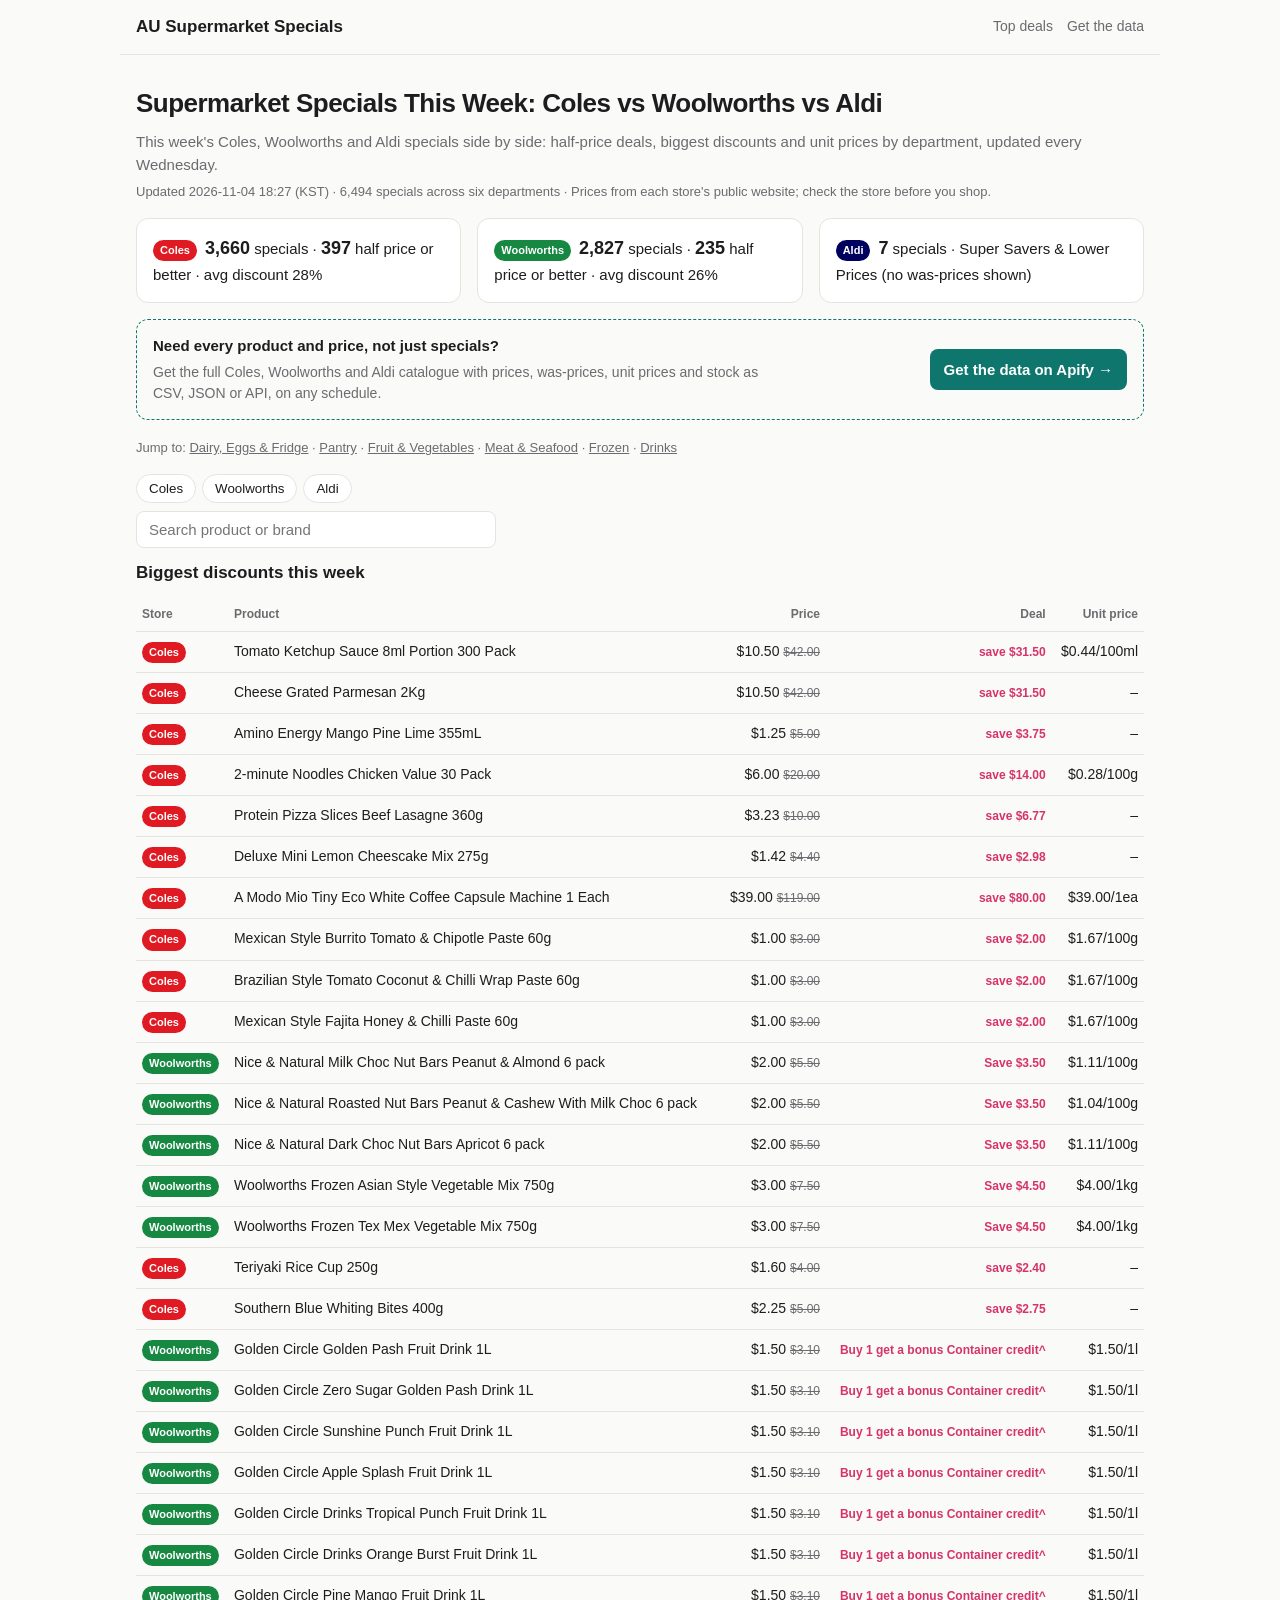
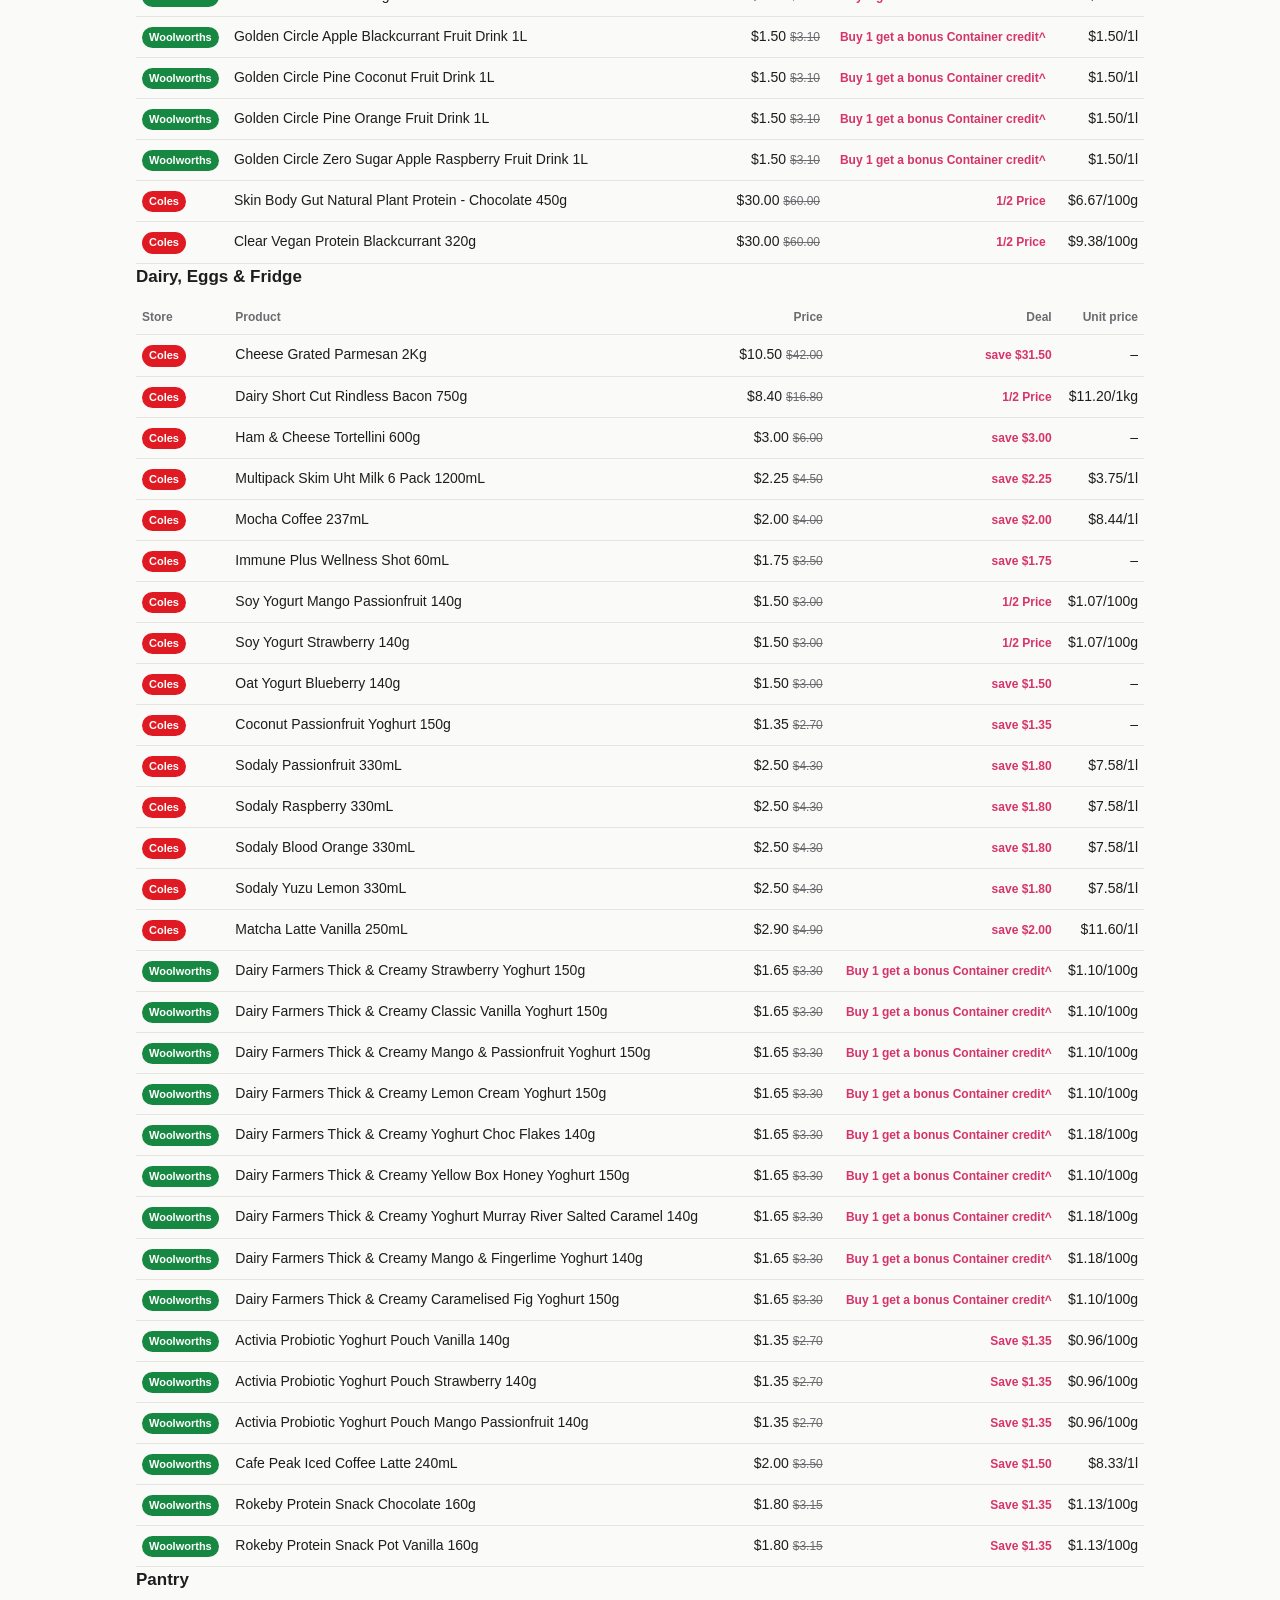
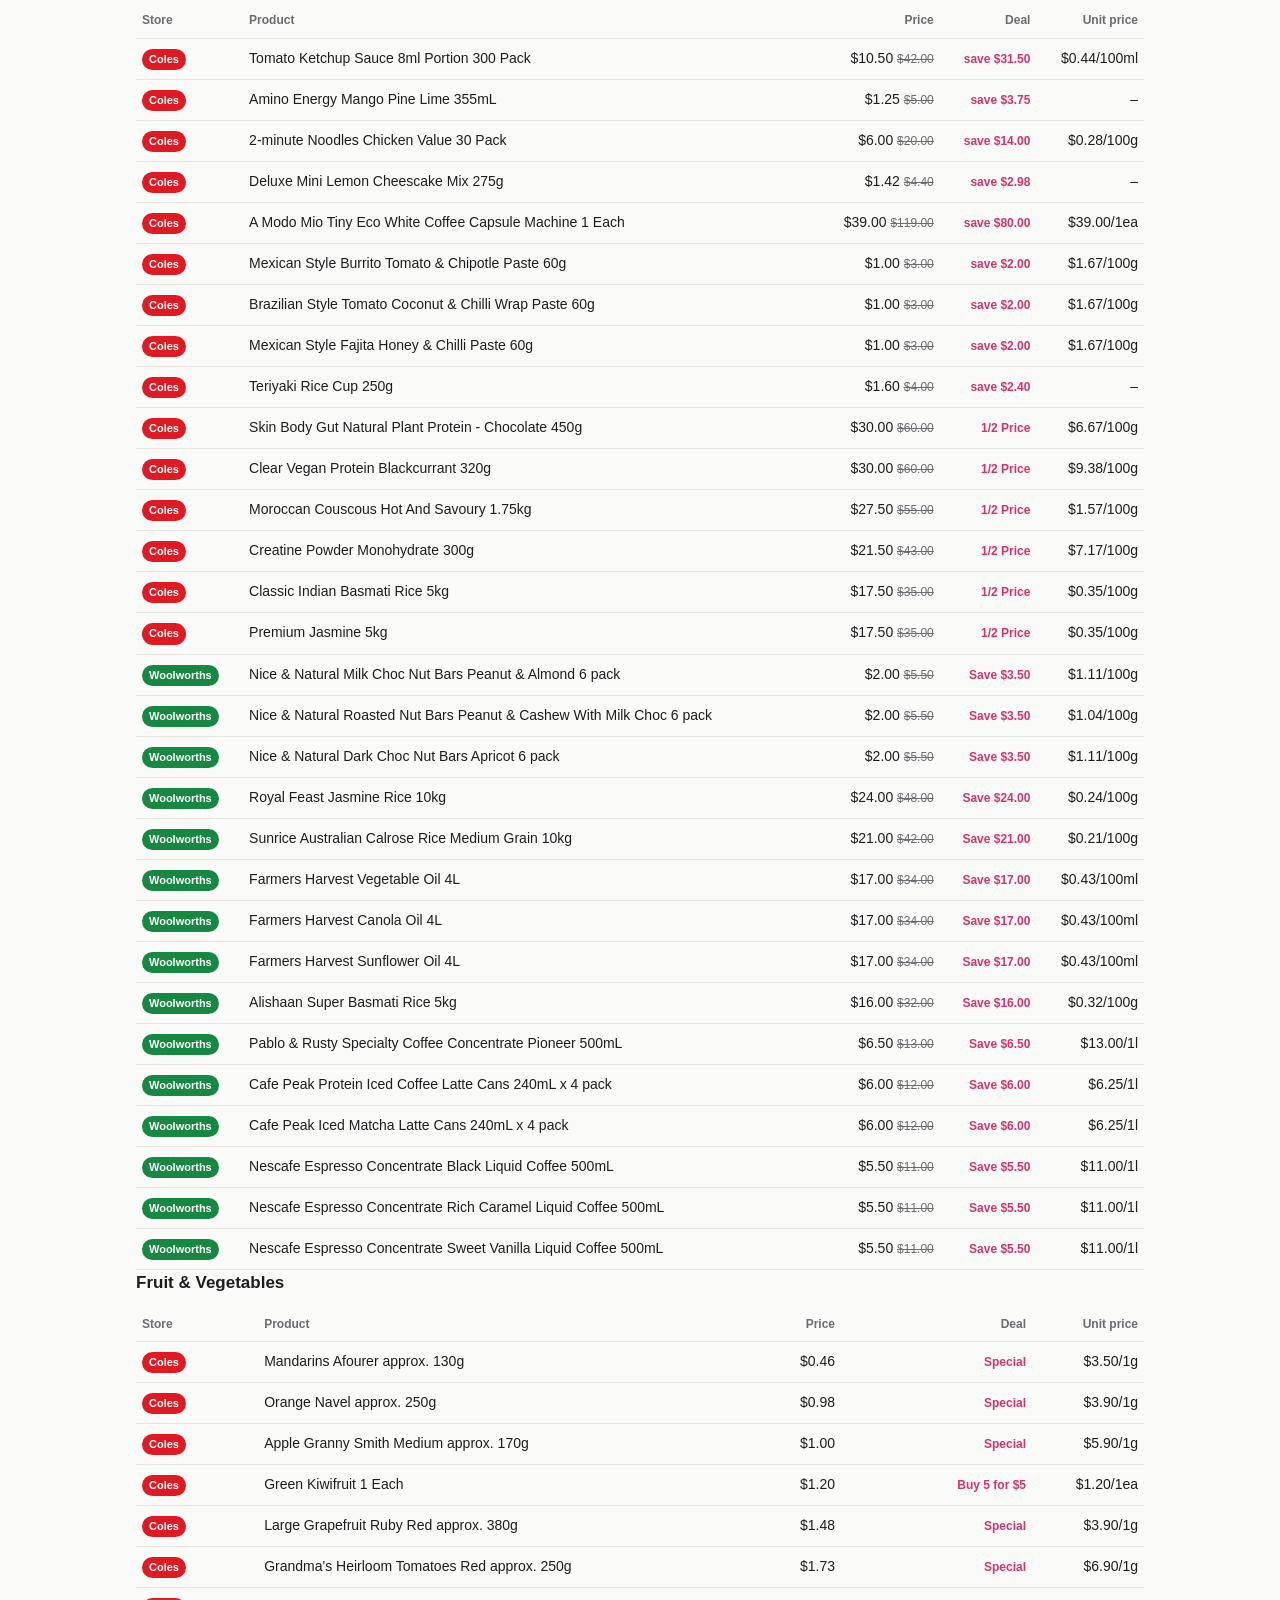
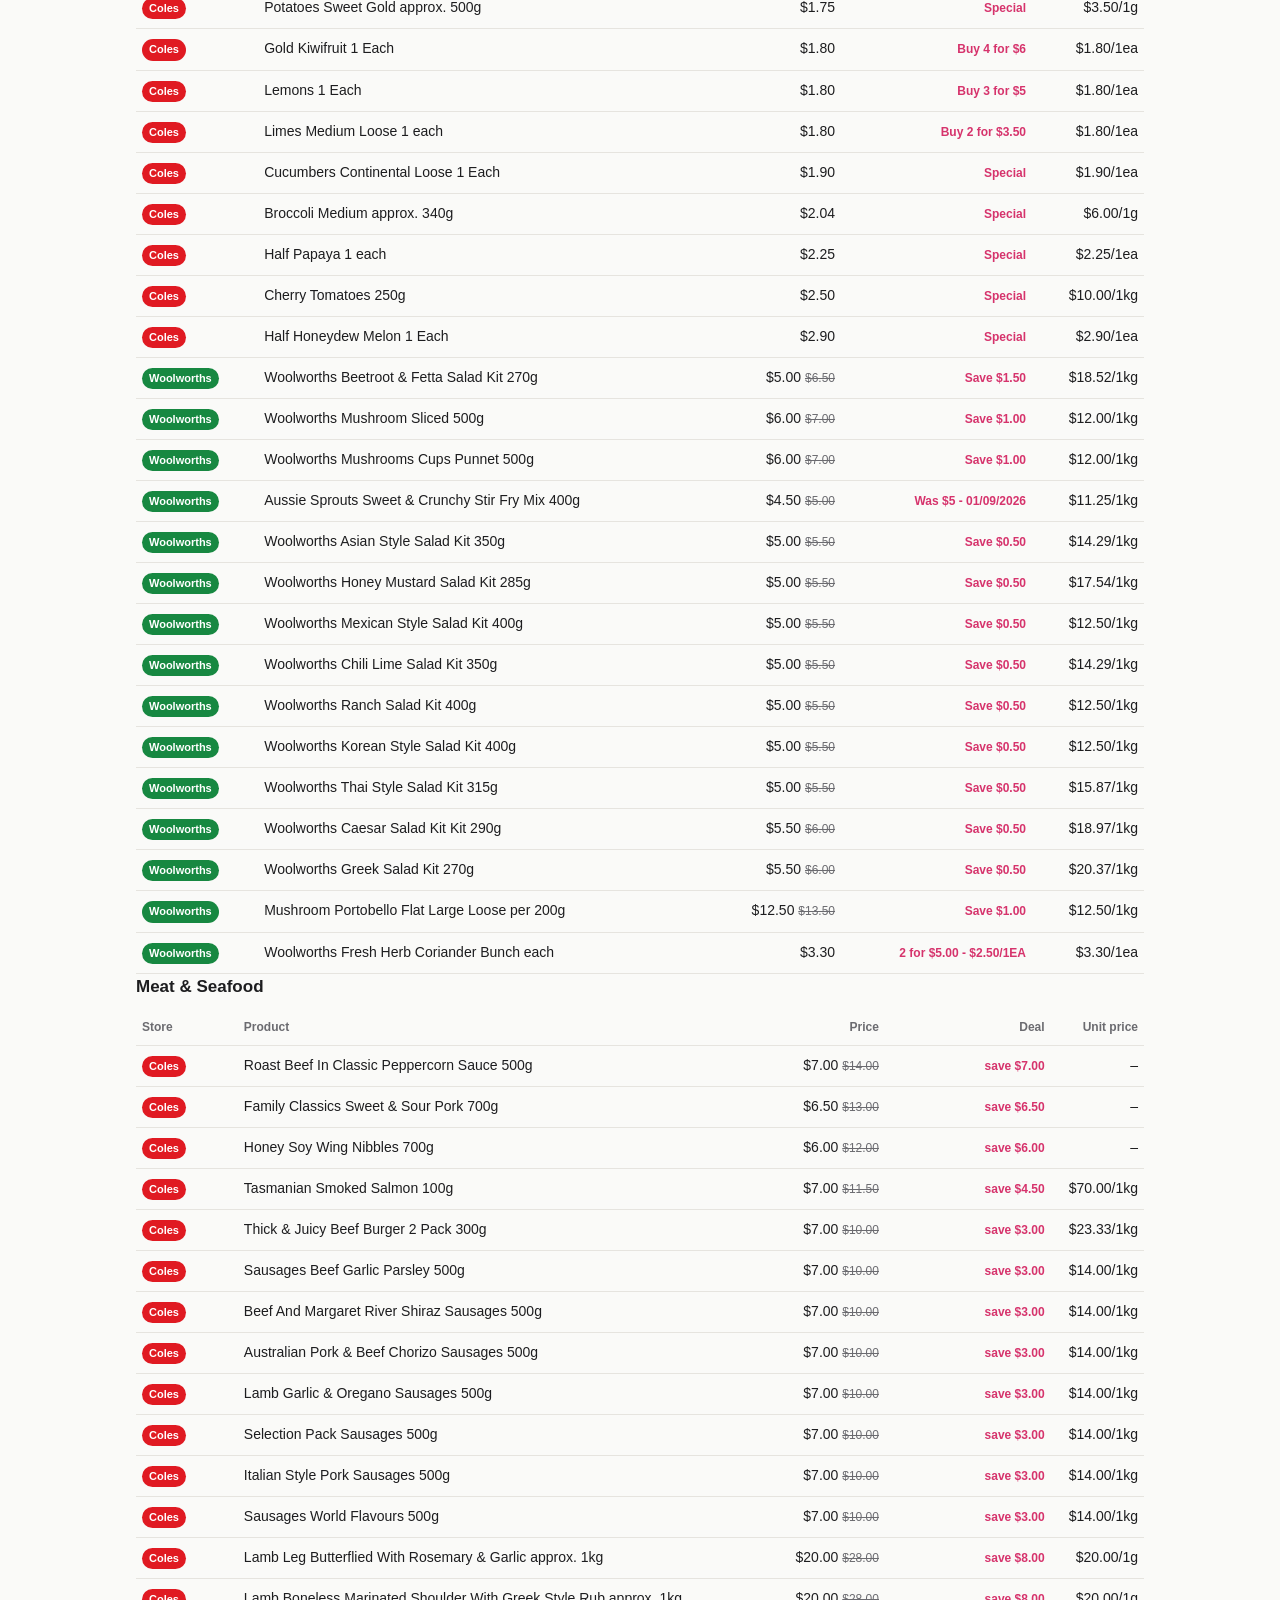
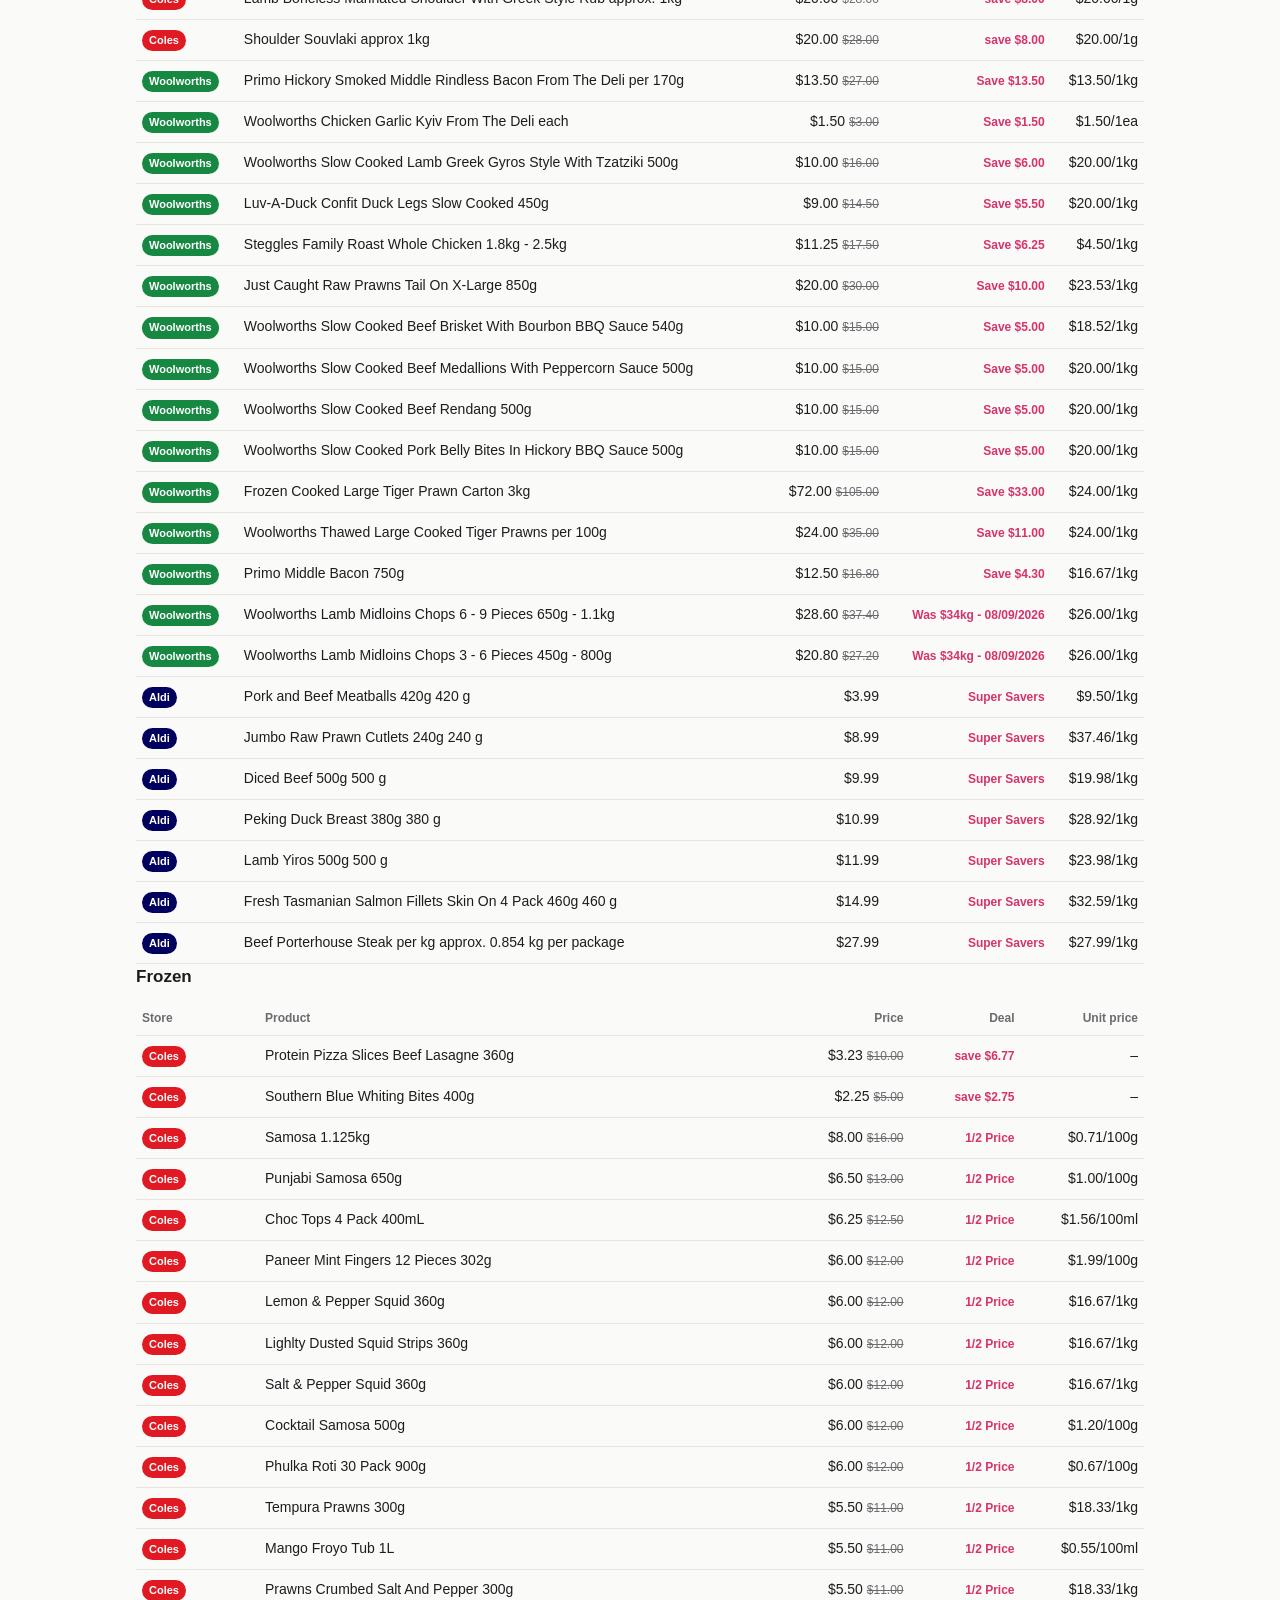
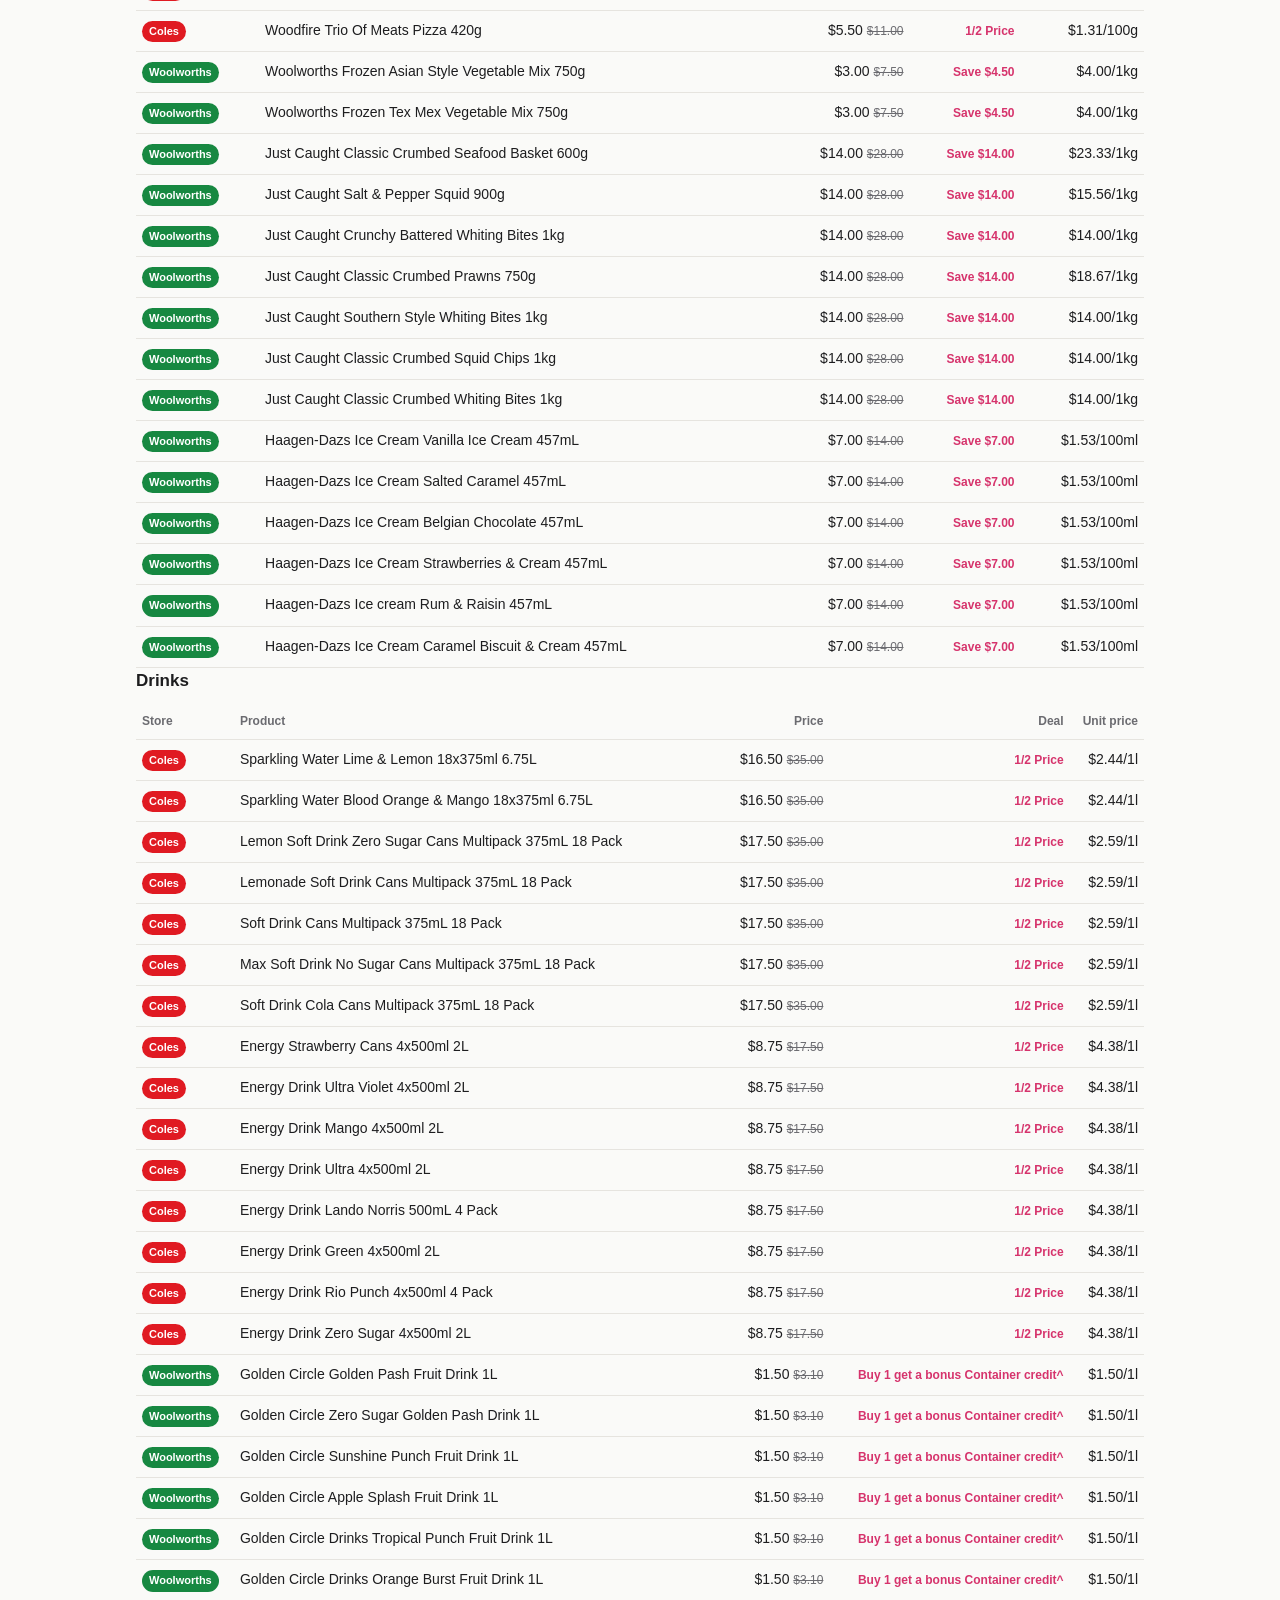
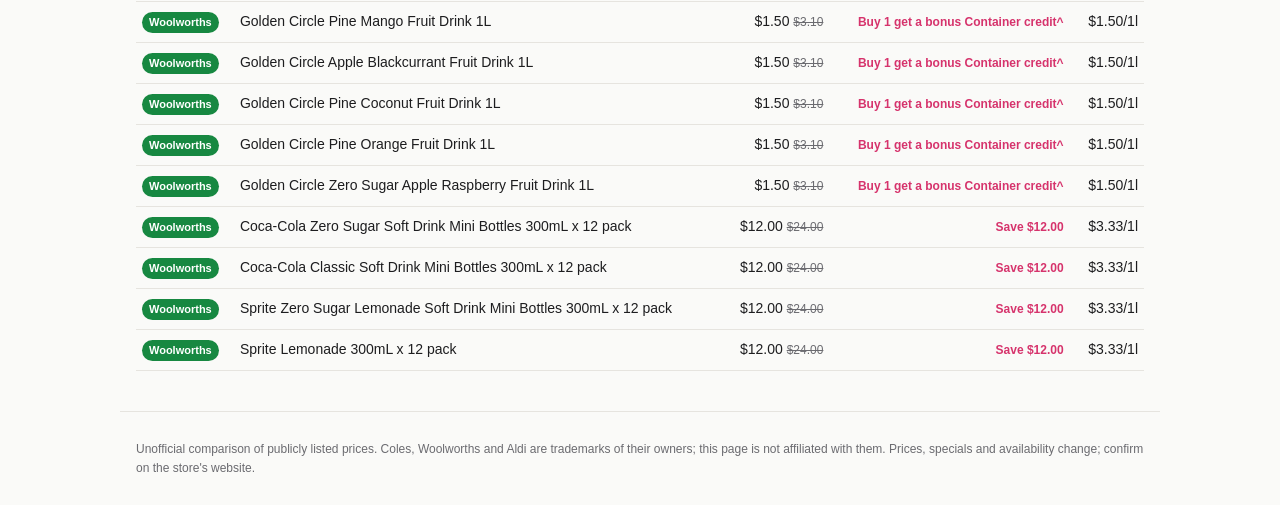
==== commit 802fb84a: "Update AU specials 2026-11-04" ====
--- a/docs/au/index.html
+++ b/docs/au/index.html
@@ -4,7 +4,7 @@
 <title>Supermarket Specials This Week: Coles vs Woolworths vs Aldi</title><meta name="description" content="This week&#x27;s Coles, Woolworths and Aldi specials side by side: half-price deals, biggest discounts and unit prices by department, updated every Wednesday.">
 <meta property="og:title" content="Supermarket Specials This Week: Coles vs Woolworths vs Aldi"><meta property="og:description" content="This week&#x27;s Coles, Woolworths and Aldi specials side by side: half-price deals, biggest discounts and unit prices by department, updated every Wednesday.">
 <link rel="stylesheet" href="../style.css"><meta name="google-site-verification" content="ddOe3T7hgUrxZfu9wyzTWHohFLFt5zm6lUy1jZbl9IA"><script data-goatcounter="https://k-ranking.goatcounter.com/count" async src="//gc.zgo.at/count.js"></script>
-<script type="application/ld+json">{"@context": "https://schema.org", "@type": "ItemList", "name": "Supermarket Specials This Week: Coles vs Woolworths vs Aldi", "itemListElement": [{"@type": "ListItem", "position": 1, "name": "Cheese Grated Parmesan", "url": "https://www.coles.com.au/product/universal-cheese-grated-parmesan-2kg-1518842"}, {"@type": "ListItem", "position": 2, "name": "Shredded Mozzarella Cheese", "url": "https://www.coles.com.au/product/universal-shredded-mozzarella-cheese-2kg-1518809"}, {"@type": "ListItem", "position": 3, "name": "Amino Energy Mango Pine Lime", "url": "https://www.coles.com.au/product/optimum-nutrition-amino-energy-mango-pine-lime-355ml-8956983"}, {"@type": "ListItem", "position": 4, "name": "Protein Pizza Slices Beef Lasagne", "url": "https://www.coles.com.au/product/fropro-protein-pizza-slices-beef-lasagne-360g-1142022"}, {"@type": "ListItem", "position": 5, "name": "Deluxe Mini Lemon Cheescake Mix", "url": "https://www.coles.com.au/product/greens-deluxe-mini-lemon-cheescake-mix-275g-5554407"}, {"@type": "ListItem", "position": 6, "name": "Sticky Pork Sausage Made With Garlic- Spring Onion- Ginger And Sweet Chilli", "url": "https://www.coles.com.au/product/small-batch-sticky-pork-sausage-made-with-garlic-spring-onion-ginger-and-sweet-chilli-450g-8891447"}, {"@type": "ListItem", "position": 7, "name": "Entertaining Meatball Kebabs With Capsicum", "url": "https://www.coles.com.au/product/coles-entertaining-meatball-kebabs-with-capsicum-360g-1327844"}, {"@type": "ListItem", "position": 8, "name": "Southern Blue Whiting Bites", "url": "https://www.coles.com.au/product/sealord-southern-blue-whiting-bites-400g-7173776"}, {"@type": "ListItem", "position": 9, "name": "Moccona Freeze Dried Instant Coffee Specialty Blend Indulgence", "url": "https://www.woolworths.com.au/shop/productdetails/71481/moccona-freeze-dried-instant-coffee-specialty-blend-indulgence"}, {"@type": "ListItem", "position": 10, "name": "Moccona Freeze Dried Instant Coffee Specialty Blend Indulgence", "url": "https://www.woolworths.com.au/shop/productdetails/71481/moccona-freeze-dried-instant-coffee-specialty-blend-indulgence"}]}</script>
+<script type="application/ld+json">{"@context": "https://schema.org", "@type": "ItemList", "name": "Supermarket Specials This Week: Coles vs Woolworths vs Aldi", "itemListElement": [{"@type": "ListItem", "position": 1, "name": "Tomato Ketchup Sauce 8ml Portion", "url": "https://www.coles.com.au/product/heinz-tomato-ketchup-sauce-8ml-portion-300-pack-1138681"}, {"@type": "ListItem", "position": 2, "name": "Cheese Grated Parmesan", "url": "https://www.coles.com.au/product/universal-cheese-grated-parmesan-2kg-1518842"}, {"@type": "ListItem", "position": 3, "name": "Amino Energy Mango Pine Lime", "url": "https://www.coles.com.au/product/optimum-nutrition-amino-energy-mango-pine-lime-355ml-8956983"}, {"@type": "ListItem", "position": 4, "name": "2-minute Noodles Chicken Value", "url": "https://www.coles.com.au/product/maggi-2-minute-noodles-chicken-value-30-pack-6767470"}, {"@type": "ListItem", "position": 5, "name": "Protein Pizza Slices Beef Lasagne", "url": "https://www.coles.com.au/product/fropro-protein-pizza-slices-beef-lasagne-360g-1142022"}, {"@type": "ListItem", "position": 6, "name": "Deluxe Mini Lemon Cheescake Mix", "url": "https://www.coles.com.au/product/greens-deluxe-mini-lemon-cheescake-mix-275g-5554407"}, {"@type": "ListItem", "position": 7, "name": "A Modo Mio Tiny Eco White Coffee Capsule Machine", "url": "https://www.coles.com.au/product/lavazza-a-modo-mio-tiny-eco-white-coffee-capsule-machine-1-each-1003261"}, {"@type": "ListItem", "position": 8, "name": "Mexican Style Burrito Tomato & Chipotle Paste", "url": "https://www.coles.com.au/product/capsicana-mexican-style-burrito-tomato-chipotle-paste-60g-1325850"}, {"@type": "ListItem", "position": 9, "name": "Brazilian Style Tomato Coconut & Chilli Wrap Paste", "url": "https://www.coles.com.au/product/capsicana-brazilian-style-tomato-coconut-chilli-wrap-paste-60g-1325849"}, {"@type": "ListItem", "position": 10, "name": "Mexican Style Fajita Honey & Chilli Paste", "url": "https://www.coles.com.au/product/capsicana-mexican-style-fajita-honey-chilli-paste-60g-1325838"}]}</script>
 <style>.st{display:inline-block;font-size:11px;font-weight:700;padding:2px 7px;border-radius:999px;color:#fff;white-space:nowrap}
 .st-coles{background:#e01a22}.st-woolworths{background:#178841}.st-aldi{background:#00005f}
 .stat b{font-size:18px}.stat .st{margin-right:8px}s{color:var(--mut);font-size:12px}
@@ -14,14 +14,14 @@
 <header class="top"><a class="logo" href="index.html">AU Supermarket Specials</a><nav><a href="#top-deals">Top deals</a><a href="https://apify.com/magenta_courser/australia-supermarket-prices" target="_blank" rel="noopener">Get the data</a></nav></header>
 <main>
 <h1>Supermarket Specials This Week: Coles vs Woolworths vs Aldi</h1><p class="lead">This week&#x27;s Coles, Woolworths and Aldi specials side by side: half-price deals, biggest discounts and unit prices by department, updated every Wednesday.</p>
-<p class="meta">Updated 2026-10-28 17:55 (KST) · 6,753 specials across six departments · Prices from each store's public website; check the store before you shop.</p>
-<div class="grid"><div class="card stat"><span class="st st-coles">Coles</span><b>3,551</b> specials · <b>364</b> half price or better · avg discount 27%</div><div class="card stat"><span class="st st-woolworths">Woolworths</span><b>2,793</b> specials · <b>246</b> half price or better · avg discount 26%</div><div class="card stat"><span class="st st-aldi">Aldi</span><b>409</b> specials · Super Savers &amp; Lower Prices (no was-prices shown)</div></div>
+<p class="meta">Updated 2026-11-04 18:27 (KST) · 6,494 specials across six departments · Prices from each store's public website; check the store before you shop.</p>
+<div class="grid"><div class="card stat"><span class="st st-coles">Coles</span><b>3,660</b> specials · <b>397</b> half price or better · avg discount 28%</div><div class="card stat"><span class="st st-woolworths">Woolworths</span><b>2,827</b> specials · <b>235</b> half price or better · avg discount 26%</div><div class="card stat"><span class="st st-aldi">Aldi</span><b>7</b> specials · Super Savers &amp; Lower Prices (no was-prices shown)</div></div>
 <section class="cta"><div><strong>Need every product and price, not just specials?</strong><p>Get the full Coles, Woolworths and Aldi catalogue with prices, was-prices, unit prices and stock as CSV, JSON or API, on any schedule.</p></div><a class="btn" href="https://apify.com/magenta_courser/australia-supermarket-prices" target="_blank" rel="noopener">Get the data on Apify →</a></section>
 <p class="meta">Jump to: <a href="#dairy-eggs-fridge">Dairy, Eggs & Fridge</a> · <a href="#pantry">Pantry</a> · <a href="#fruit-vegetables">Fruit & Vegetables</a> · <a href="#meat-seafood">Meat & Seafood</a> · <a href="#frozen">Frozen</a> · <a href="#drinks">Drinks</a></p>
 <div class="filters"><button data-f="coles">Coles</button><button data-f="woolworths">Woolworths</button><button data-f="aldi">Aldi</button></div>
 <input id="q" type="search" placeholder="Search product or brand" aria-label="Search product or brand">
-<section id="top-deals"><h2>Biggest discounts this week</h2><div class="tbl"><table><thead><tr><th>Store</th><th>Product</th><th class="num">Price</th><th class="num">Deal</th><th class="num hide-s">Unit price</th></tr></thead><tbody><tr data-s="coles" data-q="universal cheese grated parmesan"><td><span class="st st-coles">Coles</span></td><td class="it"><a href="https://www.coles.com.au/product/universal-cheese-grated-parmesan-2kg-1518842" rel="nofollow noopener" target="_blank">Cheese Grated Parmesan 2Kg</a></td><td class="num">$10.50 <s>$42.00</s></td><td class="num"><span class="disc">save $31.50</span></td><td class="num hide-s">–</td></tr><tr data-s="coles" data-q="universal shredded mozzarella cheese"><td><span class="st st-coles">Coles</span></td><td class="it"><a href="https://www.coles.com.au/product/universal-shredded-mozzarella-cheese-2kg-1518809" rel="nofollow noopener" target="_blank">Shredded Mozzarella Cheese 2Kg</a></td><td class="num">$6.75 <s>$27.00</s></td><td class="num"><span class="disc">save $20.25</span></td><td class="num hide-s">$3.38/1kg</td></tr><tr data-s="coles" data-q="optimum nutrition amino energy mango pine lime"><td><span class="st st-coles">Coles</span></td><td class="it"><a href="https://www.coles.com.au/product/optimum-nutrition-amino-energy-mango-pine-lime-355ml-8956983" rel="nofollow noopener" target="_blank">Amino Energy Mango Pine Lime 355mL</a></td><td class="num">$1.25 <s>$5.00</s></td><td class="num"><span class="disc">save $3.75</span></td><td class="num hide-s">–</td></tr><tr data-s="coles" data-q="fropro protein pizza slices beef lasagne"><td><span class="st st-coles">Coles</span></td><td class="it"><a href="https://www.coles.com.au/product/fropro-protein-pizza-slices-beef-lasagne-360g-1142022" rel="nofollow noopener" target="_blank">Protein Pizza Slices Beef Lasagne 360g</a></td><td class="num">$3.23 <s>$10.00</s></td><td class="num"><span class="disc">save $6.77</span></td><td class="num hide-s">–</td></tr><tr data-s="coles" data-q="greens deluxe mini lemon cheescake mix"><td><span class="st st-coles">Coles</span></td><td class="it"><a href="https://www.coles.com.au/product/greens-deluxe-mini-lemon-cheescake-mix-275g-5554407" rel="nofollow noopener" target="_blank">Deluxe Mini Lemon Cheescake Mix 275g</a></td><td class="num">$1.42 <s>$4.40</s></td><td class="num"><span class="disc">save $2.98</span></td><td class="num hide-s">–</td></tr><tr data-s="coles" data-q="small batch sticky pork sausage made with garlic- spring onion- ginger and sweet chilli"><td><span class="st st-coles">Coles</span></td><td class="it"><a href="https://www.coles.com.au/product/small-batch-sticky-pork-sausage-made-with-garlic-spring-onion-ginger-and-sweet-chilli-450g-8891447" rel="nofollow noopener" target="_blank">Sticky Pork Sausage Made With Garlic- Spring Onion- Ginger And Sweet Chilli 450g</a></td><td class="num">$4.00 <s>$10.00</s></td><td class="num"><span class="disc">save $6.00</span></td><td class="num hide-s">–</td></tr><tr data-s="coles" data-q="coles entertaining meatball kebabs with capsicum"><td><span class="st st-coles">Coles</span></td><td class="it"><a href="https://www.coles.com.au/product/coles-entertaining-meatball-kebabs-with-capsicum-360g-1327844" rel="nofollow noopener" target="_blank">Entertaining Meatball Kebabs With Capsicum 360g</a></td><td class="num">$4.00 <s>$9.00</s></td><td class="num"><span class="disc">save $5.00</span></td><td class="num hide-s">–</td></tr><tr data-s="coles" data-q="sealord southern blue whiting bites"><td><span class="st st-coles">Coles</span></td><td class="it"><a href="https://www.coles.com.au/product/sealord-southern-blue-whiting-bites-400g-7173776" rel="nofollow noopener" target="_blank">Southern Blue Whiting Bites 400g</a></td><td class="num">$2.25 <s>$5.00</s></td><td class="num"><span class="disc">save $2.75</span></td><td class="num hide-s">–</td></tr><tr data-s="woolworths" data-q="moccona moccona freeze dried instant coffee specialty blend indulgence"><td><span class="st st-woolworths">Woolworths</span></td><td class="it"><a href="https://www.woolworths.com.au/shop/productdetails/71481/moccona-freeze-dried-instant-coffee-specialty-blend-indulgence" rel="nofollow noopener" target="_blank">Moccona Freeze Dried Instant Coffee Specialty Blend Indulgence 100g</a></td><td class="num">$7.25 <s>$15.50</s></td><td class="num"><span class="disc">Save $8.25</span></td><td class="num hide-s">$7.25/100g</td></tr><tr data-s="woolworths" data-q="moccona moccona freeze dried instant coffee specialty blend indulgence"><td><span class="st st-woolworths">Woolworths</span></td><td class="it"><a href="https://www.woolworths.com.au/shop/productdetails/71481/moccona-freeze-dried-instant-coffee-specialty-blend-indulgence" rel="nofollow noopener" target="_blank">Moccona Freeze Dried Instant Coffee Specialty Blend Indulgence 100g</a></td><td class="num">$7.25 <s>$15.50</s></td><td class="num"><span class="disc">Save $8.25</span></td><td class="num hide-s">$7.25/100g</td></tr><tr data-s="woolworths" data-q="tasmanian heritage tasmanian heritage double brie cheese"><td><span class="st st-woolworths">Woolworths</span></td><td class="it"><a href="https://www.woolworths.com.au/shop/productdetails/465186/tasmanian-heritage-double-brie-cheese" rel="nofollow noopener" target="_blank">Tasmanian Heritage Double Brie Cheese 200g</a></td><td class="num">$6.00 <s>$12.50</s></td><td class="num"><span class="disc">Save $6.50</span></td><td class="num hide-s">$30.00/1kg</td></tr><tr data-s="woolworths" data-q="tasmanian heritage tasmanian heritage camembert cheese"><td><span class="st st-woolworths">Woolworths</span></td><td class="it"><a href="https://www.woolworths.com.au/shop/productdetails/464673/tasmanian-heritage-camembert-cheese" rel="nofollow noopener" target="_blank">Tasmanian Heritage Camembert Cheese 200g</a></td><td class="num">$6.00 <s>$12.50</s></td><td class="num"><span class="disc">Save $6.50</span></td><td class="num hide-s">$30.00/1kg</td></tr><tr data-s="woolworths" data-q="nongshim nongshim chapagetti big bowl korean black noodle"><td><span class="st st-woolworths">Woolworths</span></td><td class="it"><a href="https://www.woolworths.com.au/shop/productdetails/612929/nongshim-chapagetti-big-bowl-korean-black-noodle" rel="nofollow noopener" target="_blank">Nongshim Chapagetti Big Bowl Korean Black Noodle 114g</a></td><td class="num">$1.85 <s>$3.75</s></td><td class="num"><span class="disc">Save $1.90</span></td><td class="num hide-s">$1.62/100g</td></tr><tr data-s="coles" data-q="health lab x funday strawberry &amp; cream protein powder"><td><span class="st st-coles">Coles</span></td><td class="it"><a href="https://www.coles.com.au/product/health-lab-x-funday-strawberry-cream-protein-powder-300g-1740057" rel="nofollow noopener" target="_blank">X Funday Strawberry &amp; Cream Protein Powder 300g</a></td><td class="num">$17.50 <s>$35.00</s></td><td class="num"><span class="disc">1/2 Price</span></td><td class="num hide-s">$5.83/100g</td></tr><tr data-s="coles" data-q="fatblaster weight loss shake 14 meal variety pack"><td><span class="st st-coles">Coles</span></td><td class="it"><a href="https://www.coles.com.au/product/fatblaster-weight-loss-shake-14-meal-variety-pack-462g-4233984" rel="nofollow noopener" target="_blank">Weight Loss Shake 14 Meal Variety Pack 462g</a></td><td class="num">$17.50 <s>$35.00</s></td><td class="num"><span class="disc">1/2 Price</span></td><td class="num hide-s">$3.79/100g</td></tr><tr data-s="woolworths" data-q="sunrice sunrice indian grown basmati rice classic"><td><span class="st st-woolworths">Woolworths</span></td><td class="it"><a href="https://www.woolworths.com.au/shop/productdetails/333258/sunrice-indian-grown-basmati-rice-classic" rel="nofollow noopener" target="_blank">Sunrice Indian Grown Basmati Rice Classic 5kg</a></td><td class="num">$17.50 <s>$35.00</s></td><td class="num"><span class="disc">Save $17.50</span></td><td class="num hide-s">$0.35/100g</td></tr><tr data-s="woolworths" data-q="sunrice sunrice premium thai hom mali jasmine rice"><td><span class="st st-woolworths">Woolworths</span></td><td class="it"><a href="https://www.woolworths.com.au/shop/productdetails/6039185/sunrice-premium-thai-hom-mali-jasmine-rice" rel="nofollow noopener" target="_blank">Sunrice Premium Thai Hom Mali Jasmine Rice 5kg</a></td><td class="num">$17.50 <s>$35.00</s></td><td class="num"><span class="disc">Save $17.50</span></td><td class="num hide-s">$0.35/100g</td></tr><tr data-s="coles" data-q="cobram ultra premium picual extra virgin olive oil"><td><span class="st st-coles">Coles</span></td><td class="it"><a href="https://www.coles.com.au/product/cobram-ultra-premium-picual-extra-virgin-olive-oil-500ml-6749445" rel="nofollow noopener" target="_blank">Ultra Premium Picual Extra Virgin Olive Oil 500mL</a></td><td class="num">$15.00 <s>$30.00</s></td><td class="num"><span class="disc">1/2 Price</span></td><td class="num hide-s">$3.00/100ml</td></tr><tr data-s="coles" data-q="cobram estate ultra premium coratina extra virgin olive oil"><td><span class="st st-coles">Coles</span></td><td class="it"><a href="https://www.coles.com.au/product/cobram-estate-ultra-premium-coratina-extra-virgin-olive-oil-500ml-6749354" rel="nofollow noopener" target="_blank">Ultra Premium Coratina Extra Virgin Olive Oil 500mL</a></td><td class="num">$15.00 <s>$30.00</s></td><td class="num"><span class="disc">1/2 Price</span></td><td class="num hide-s">$3.00/100ml</td></tr><tr data-s="coles" data-q="cobram estate ultra premium hojiblanca extra virgin olive oil"><td><span class="st st-coles">Coles</span></td><td class="it"><a href="https://www.coles.com.au/product/cobram-estate-ultra-premium-hojiblanca-extra-virgin-olive-oil-500ml-6749536" rel="nofollow noopener" target="_blank">Ultra Premium Hojiblanca Extra Virgin Olive Oil 500mL</a></td><td class="num">$15.00 <s>$30.00</s></td><td class="num"><span class="disc">1/2 Price</span></td><td class="num hide-s">$3.00/100ml</td></tr><tr data-s="coles" data-q="fatblaster weight loss shake chocolate"><td><span class="st st-coles">Coles</span></td><td class="it"><a href="https://www.coles.com.au/product/fatblaster-weight-loss-shake-chocolate-465g-7219265" rel="nofollow noopener" target="_blank">Weight Loss Shake Chocolate 465g</a></td><td class="num">$14.00 <s>$28.00</s></td><td class="num"><span class="disc">1/2 Price</span></td><td class="num hide-s">$3.01/100g</td></tr><tr data-s="coles" data-q="naturopathica fatblaster weight loss shake vanilla"><td><span class="st st-coles">Coles</span></td><td class="it"><a href="https://www.coles.com.au/product/naturopathica-fatblaster-weight-loss-shake-vanilla-465g-7219276" rel="nofollow noopener" target="_blank">Fatblaster Weight Loss Shake Vanilla 465g</a></td><td class="num">$14.00 <s>$28.00</s></td><td class="num"><span class="disc">1/2 Price</span></td><td class="num hide-s">$3.01/100g</td></tr><tr data-s="coles" data-q="moro tradicional olive oil"><td><span class="st st-coles">Coles</span></td><td class="it"><a href="https://www.coles.com.au/product/moro-tradicional-olive-oil-1l-134608" rel="nofollow noopener" target="_blank">Tradicional Olive Oil 1L</a></td><td class="num">$13.50 <s>$27.00</s></td><td class="num"><span class="disc">1/2 Price</span></td><td class="num hide-s">$1.35/100ml</td></tr><tr data-s="coles" data-q="moro el delicado light taste olive oil"><td><span class="st st-coles">Coles</span></td><td class="it"><a href="https://www.coles.com.au/product/moro-el-delicado-light-taste-olive-oil-1l-5118110" rel="nofollow noopener" target="_blank">El Delicado Light Taste Olive Oil 1L</a></td><td class="num">$13.50 <s>$27.00</s></td><td class="num"><span class="disc">1/2 Price</span></td><td class="num hide-s">$1.35/100ml</td></tr><tr data-s="coles" data-q="moro primero extra virgin olive oil"><td><span class="st st-coles">Coles</span></td><td class="it"><a href="https://www.coles.com.au/product/moro-primero-extra-virgin-olive-oil-1l-5118100" rel="nofollow noopener" target="_blank">Primero Extra Virgin Olive Oil 1L</a></td><td class="num">$13.50 <s>$27.00</s></td><td class="num"><span class="disc">1/2 Price</span></td><td class="num hide-s">$1.35/100ml</td></tr><tr data-s="coles" data-q="maharajah&#x27;s choice sella basmati rice"><td><span class="st st-coles">Coles</span></td><td class="it"><a href="https://www.coles.com.au/product/maharajah-s-choice-sella-basmati-rice-5kg-1943065" rel="nofollow noopener" target="_blank">Sella Basmati Rice 5Kg</a></td><td class="num">$12.50 <s>$25.00</s></td><td class="num"><span class="disc">1/2 Price</span></td><td class="num hide-s">$0.25/100g</td></tr><tr data-s="coles" data-q="maharajah&#x27;s choice classic basmati rice"><td><span class="st st-coles">Coles</span></td><td class="it"><a href="https://www.coles.com.au/product/maharajah-s-choice-classic-basmati-rice-5kg-1937641" rel="nofollow noopener" target="_blank">Classic Basmati Rice 5Kg</a></td><td class="num">$12.50 <s>$25.00</s></td><td class="num"><span class="disc">1/2 Price</span></td><td class="num hide-s">$0.25/100g</td></tr><tr data-s="woolworths" data-q="cobram estate cobram estate classic extra virgin olive oil"><td><span class="st st-woolworths">Woolworths</span></td><td class="it"><a href="https://www.woolworths.com.au/shop/productdetails/237418/cobram-estate-classic-extra-virgin-olive-oil" rel="nofollow noopener" target="_blank">Cobram Estate Classic Extra Virgin Olive Oil 750mL</a></td><td class="num">$12.50 <s>$25.00</s></td><td class="num"><span class="disc">Save $12.50</span></td><td class="num hide-s">$1.67/100ml</td></tr><tr data-s="woolworths" data-q="cobram estate cobram estate extra virgin light olive oil"><td><span class="st st-woolworths">Woolworths</span></td><td class="it"><a href="https://www.woolworths.com.au/shop/productdetails/345955/cobram-estate-extra-virgin-light-olive-oil" rel="nofollow noopener" target="_blank">Cobram Estate Extra Virgin Light Olive Oil 750mL</a></td><td class="num">$12.50 <s>$25.00</s></td><td class="num"><span class="disc">Save $12.50</span></td><td class="num hide-s">$1.67/100ml</td></tr><tr data-s="woolworths" data-q="cobram estate cobram estate extra virgin rich &amp; robust olive oil"><td><span class="st st-woolworths">Woolworths</span></td><td class="it"><a href="https://www.woolworths.com.au/shop/productdetails/371061/cobram-estate-extra-virgin-rich-robust-olive-oil" rel="nofollow noopener" target="_blank">Cobram Estate Extra Virgin Rich &amp; Robust Olive Oil 750mL</a></td><td class="num">$12.50 <s>$25.00</s></td><td class="num"><span class="disc">Save $12.50</span></td><td class="num hide-s">$1.67/100ml</td></tr></tbody></table></div></section>
-<section id="dairy-eggs-fridge"><h2>Dairy, Eggs & Fridge</h2><div class="tbl"><table><thead><tr><th>Store</th><th>Product</th><th class="num">Price</th><th class="num">Deal</th><th class="num hide-s">Unit price</th></tr></thead><tbody><tr data-s="coles" data-q="universal cheese grated parmesan"><td><span class="st st-coles">Coles</span></td><td class="it"><a href="https://www.coles.com.au/product/universal-cheese-grated-parmesan-2kg-1518842" rel="nofollow noopener" target="_blank">Cheese Grated Parmesan 2Kg</a></td><td class="num">$10.50 <s>$42.00</s></td><td class="num"><span class="disc">save $31.50</span></td><td class="num hide-s">–</td></tr><tr data-s="coles" data-q="universal shredded mozzarella cheese"><td><span class="st st-coles">Coles</span></td><td class="it"><a href="https://www.coles.com.au/product/universal-shredded-mozzarella-cheese-2kg-1518809" rel="nofollow noopener" target="_blank">Shredded Mozzarella Cheese 2Kg</a></td><td class="num">$6.75 <s>$27.00</s></td><td class="num"><span class="disc">save $20.25</span></td><td class="num hide-s">$3.38/1kg</td></tr><tr data-s="coles" data-q="tasmanian heritage double cream brie"><td><span class="st st-coles">Coles</span></td><td class="it"><a href="https://www.coles.com.au/product/tasmanian-heritage-double-cream-brie-200g-7670395" rel="nofollow noopener" target="_blank">Double Cream Brie 200g</a></td><td class="num">$6.00 <s>$12.50</s></td><td class="num"><span class="disc">1/2 Price</span></td><td class="num hide-s">$30.00/1kg</td></tr><tr data-s="coles" data-q="tasmanian heritage camembert"><td><span class="st st-coles">Coles</span></td><td class="it"><a href="https://www.coles.com.au/product/tasmanian-heritage-camembert-200g-7670410" rel="nofollow noopener" target="_blank">Camembert 200g</a></td><td class="num">$6.00 <s>$12.50</s></td><td class="num"><span class="disc">1/2 Price</span></td><td class="num hide-s">$30.00/1kg</td></tr><tr data-s="coles" data-q="on the menu fresh pumpkin &amp; fetta ravioli"><td><span class="st st-coles">Coles</span></td><td class="it"><a href="https://www.coles.com.au/product/on-the-menu-fresh-pumpkin-fetta-ravioli-600g-1809620" rel="nofollow noopener" target="_blank">Fresh Pumpkin &amp; Fetta Ravioli 600g</a></td><td class="num">$5.50 <s>$11.00</s></td><td class="num"><span class="disc">1/2 Price</span></td><td class="num hide-s">$0.92/100g</td></tr><tr data-s="coles" data-q="on the menu fresh veal tortellini"><td><span class="st st-coles">Coles</span></td><td class="it"><a href="https://www.coles.com.au/product/on-the-menu-fresh-veal-tortellini-600g-1809594" rel="nofollow noopener" target="_blank">Fresh Veal Tortellini 600g</a></td><td class="num">$5.50 <s>$11.00</s></td><td class="num"><span class="disc">1/2 Price</span></td><td class="num hide-s">$0.92/100g</td></tr><tr data-s="coles" data-q="on the menu fresh pasta ricotta &amp; spinach agnolotti"><td><span class="st st-coles">Coles</span></td><td class="it"><a href="https://www.coles.com.au/product/on-the-menu-fresh-pasta-ricotta-spinach-agnolotti-600g-9991390" rel="nofollow noopener" target="_blank">Fresh Pasta Ricotta &amp; Spinach Agnolotti 600g</a></td><td class="num">$5.50 <s>$11.00</s></td><td class="num"><span class="disc">1/2 Price</span></td><td class="num hide-s">$0.92/100g</td></tr><tr data-s="coles" data-q="on the menu fresh pasta beef ravioli"><td><span class="st st-coles">Coles</span></td><td class="it"><a href="https://www.coles.com.au/product/on-the-menu-fresh-pasta-beef-ravioli-600g-9991287" rel="nofollow noopener" target="_blank">Fresh Pasta Beef Ravioli 600g</a></td><td class="num">$5.50 <s>$11.00</s></td><td class="num"><span class="disc">1/2 Price</span></td><td class="num hide-s">$0.92/100g</td></tr><tr data-s="coles" data-q="on the menu fresh bolognese sauce"><td><span class="st st-coles">Coles</span></td><td class="it"><a href="https://www.coles.com.au/product/on-the-menu-fresh-bolognese-sauce-425g-1858545" rel="nofollow noopener" target="_blank">Fresh Bolognese Sauce 425g</a></td><td class="num">$3.75 <s>$7.50</s></td><td class="num"><span class="disc">1/2 Price</span></td><td class="num hide-s">$0.88/100g</td></tr><tr data-s="coles" data-q="on the menu fresh napoli sauce"><td><span class="st st-coles">Coles</span></td><td class="it"><a href="https://www.coles.com.au/product/on-the-menu-fresh-napoli-sauce-425g-9990648" rel="nofollow noopener" target="_blank">Fresh Napoli Sauce 425g</a></td><td class="num">$3.75 <s>$7.50</s></td><td class="num"><span class="disc">1/2 Price</span></td><td class="num hide-s">$0.88/100g</td></tr><tr data-s="coles" data-q="on the menu fresh creamy tomato sauce"><td><span class="st st-coles">Coles</span></td><td class="it"><a href="https://www.coles.com.au/product/on-the-menu-fresh-creamy-tomato-sauce-425g-9990637" rel="nofollow noopener" target="_blank">Fresh Creamy Tomato Sauce 425g</a></td><td class="num">$3.75 <s>$7.50</s></td><td class="num"><span class="disc">1/2 Price</span></td><td class="num hide-s">$0.88/100g</td></tr><tr data-s="coles" data-q="coles kitchen ham &amp; cheese tortellini"><td><span class="st st-coles">Coles</span></td><td class="it"><a href="https://www.coles.com.au/product/coles-kitchen-ham-cheese-tortellini-600g-4690319" rel="nofollow noopener" target="_blank">Ham &amp; Cheese Tortellini 600g</a></td><td class="num">$3.00 <s>$6.00</s></td><td class="num"><span class="disc">save $3.00</span></td><td class="num hide-s">–</td></tr><tr data-s="coles" data-q="inside out unsweetened almond milk with collagen calcium"><td><span class="st st-coles">Coles</span></td><td class="it"><a href="https://www.coles.com.au/product/inside-out-unsweetened-almond-milk-with-collagen-calcium-1l-9980892" rel="nofollow noopener" target="_blank">Unsweetened Almond Milk With Collagen Calcium 1L</a></td><td class="num">$2.75 <s>$5.50</s></td><td class="num"><span class="disc">1/2 Price</span></td><td class="num hide-s">$2.75/1l</td></tr><tr data-s="coles" data-q="boss mocha coffee"><td><span class="st st-coles">Coles</span></td><td class="it"><a href="https://www.coles.com.au/product/boss-mocha-coffee-237ml-6269177" rel="nofollow noopener" target="_blank">Mocha Coffee 237mL</a></td><td class="num">$2.00 <s>$4.00</s></td><td class="num"><span class="disc">save $2.00</span></td><td class="num hide-s">$8.44/1l</td></tr><tr data-s="coles" data-q="remedy immune plus wellness shot"><td><span class="st st-coles">Coles</span></td><td class="it"><a href="https://www.coles.com.au/product/remedy-immune-plus-wellness-shot-60ml-4471440" rel="nofollow noopener" target="_blank">Immune Plus Wellness Shot 60mL</a></td><td class="num">$1.75 <s>$3.50</s></td><td class="num"><span class="disc">save $1.75</span></td><td class="num hide-s">–</td></tr><tr data-s="woolworths" data-q="tasmanian heritage tasmanian heritage double brie cheese"><td><span class="st st-woolworths">Woolworths</span></td><td class="it"><a href="https://www.woolworths.com.au/shop/productdetails/465186/tasmanian-heritage-double-brie-cheese" rel="nofollow noopener" target="_blank">Tasmanian Heritage Double Brie Cheese 200g</a></td><td class="num">$6.00 <s>$12.50</s></td><td class="num"><span class="disc">Save $6.50</span></td><td class="num hide-s">$30.00/1kg</td></tr><tr data-s="woolworths" data-q="tasmanian heritage tasmanian heritage camembert cheese"><td><span class="st st-woolworths">Woolworths</span></td><td class="it"><a href="https://www.woolworths.com.au/shop/productdetails/464673/tasmanian-heritage-camembert-cheese" rel="nofollow noopener" target="_blank">Tasmanian Heritage Camembert Cheese 200g</a></td><td class="num">$6.00 <s>$12.50</s></td><td class="num"><span class="disc">Save $6.50</span></td><td class="num hide-s">$30.00/1kg</td></tr><tr data-s="woolworths" data-q="latina fresh latina fresh beef ravioli pasta"><td><span class="st st-woolworths">Woolworths</span></td><td class="it"><a href="https://www.woolworths.com.au/shop/productdetails/10634/latina-fresh-beef-ravioli-pasta" rel="nofollow noopener" target="_blank">Latina Fresh Beef Ravioli Pasta 375g</a></td><td class="num">$4.00 <s>$8.00</s></td><td class="num"><span class="disc">Save $4.00</span></td><td class="num hide-s">$1.07/100g</td></tr><tr data-s="woolworths" data-q="casa della pasta casa della pasta potato gnocchi"><td><span class="st st-woolworths">Woolworths</span></td><td class="it"><a href="https://www.woolworths.com.au/shop/productdetails/6026138/casa-della-pasta-potato-gnocchi" rel="nofollow noopener" target="_blank">Casa Della Pasta Potato Gnocchi 400g</a></td><td class="num">$4.00 <s>$8.00</s></td><td class="num"><span class="disc">Save $4.00</span></td><td class="num hide-s">$1.00/100g</td></tr><tr data-s="woolworths" data-q="latina fresh latina fresh ricotta &amp; spinach agnolotti pasta"><td><span class="st st-woolworths">Woolworths</span></td><td class="it"><a href="https://www.woolworths.com.au/shop/productdetails/42092/latina-fresh-ricotta-spinach-agnolotti-pasta" rel="nofollow noopener" target="_blank">Latina Fresh Ricotta &amp; Spinach Agnolotti Pasta 375g</a></td><td class="num">$4.00 <s>$8.00</s></td><td class="num"><span class="disc">Save $4.00</span></td><td class="num hide-s">$1.07/100g</td></tr><tr data-s="woolworths" data-q="latina fresh latina fresh veal tortellini pasta"><td><span class="st st-woolworths">Woolworths</span></td><td class="it"><a href="https://www.woolworths.com.au/shop/productdetails/10638/latina-fresh-veal-tortellini-pasta" rel="nofollow noopener" target="_blank">Latina Fresh Veal Tortellini Pasta 375mL</a></td><td class="num">$4.00 <s>$8.00</s></td><td class="num"><span class="disc">Save $4.00</span></td><td class="num hide-s">$1.07/100g</td></tr><tr data-s="woolworths" data-q="latina fresh latina fresh chicken parmigiana ravioli"><td><span class="st st-woolworths">Woolworths</span></td><td class="it"><a href="https://www.woolworths.com.au/shop/productdetails/6078169/latina-fresh-chicken-parmigiana-ravioli" rel="nofollow noopener" target="_blank">Latina Fresh Chicken Parmigiana Ravioli 375g</a></td><td class="num">$4.00 <s>$8.00</s></td><td class="num"><span class="disc">Save $4.00</span></td><td class="num hide-s">$1.07/100g</td></tr><tr data-s="woolworths" data-q="casa della pasta casa della pasta cheese gnocchi"><td><span class="st st-woolworths">Woolworths</span></td><td class="it"><a href="https://www.woolworths.com.au/shop/productdetails/6025982/casa-della-pasta-cheese-gnocchi" rel="nofollow noopener" target="_blank">Casa Della Pasta Cheese Gnocchi 400g</a></td><td class="num">$4.00 <s>$8.00</s></td><td class="num"><span class="disc">Save $4.00</span></td><td class="num hide-s">$1.00/100g</td></tr><tr data-s="woolworths" data-q="vitasoy vitasoy greek style soy yoghurt hint of strawberry"><td><span class="st st-woolworths">Woolworths</span></td><td class="it"><a href="https://www.woolworths.com.au/shop/productdetails/230157/vitasoy-greek-style-soy-yoghurt-hint-of-strawberry" rel="nofollow noopener" target="_blank">Vitasoy Greek Style Soy Yoghurt Hint Of Strawberry 140g</a></td><td class="num">$1.50 <s>$3.00</s></td><td class="num"><span class="disc">Save $1.50</span></td><td class="num hide-s">$1.07/100g</td></tr><tr data-s="woolworths" data-q="pauls pauls plus+ protein flavoured milk chocolate"><td><span class="st st-woolworths">Woolworths</span></td><td class="it"><a href="https://www.woolworths.com.au/shop/productdetails/6047990/pauls-plus-protein-flavoured-milk-chocolate" rel="nofollow noopener" target="_blank">Pauls Plus+ Protein Flavoured Milk Chocolate 400mL</a></td><td class="num">$2.60 <s>$4.50</s></td><td class="num"><span class="disc">Save $1.90</span></td><td class="num hide-s">$6.50/1l</td></tr><tr data-s="woolworths" data-q="pauls pauls plus+ protein flavoured milk banana &amp; honey"><td><span class="st st-woolworths">Woolworths</span></td><td class="it"><a href="https://www.woolworths.com.au/shop/productdetails/6049206/pauls-plus-protein-flavoured-milk-banana-honey" rel="nofollow noopener" target="_blank">Pauls Plus+ Protein Flavoured Milk Banana &amp; Honey 400mL</a></td><td class="num">$2.60 <s>$4.50</s></td><td class="num"><span class="disc">Save $1.90</span></td><td class="num hide-s">$6.50/1l</td></tr><tr data-s="woolworths" data-q="pauls pauls plus+ protein flavoured milk double espresso caramel"><td><span class="st st-woolworths">Woolworths</span></td><td class="it"><a href="https://www.woolworths.com.au/shop/productdetails/6049883/pauls-plus-protein-flavoured-milk-double-espresso-caramel" rel="nofollow noopener" target="_blank">Pauls Plus+ Protein Flavoured Milk Double Espresso Caramel 400mL</a></td><td class="num">$2.60 <s>$4.50</s></td><td class="num"><span class="disc">Save $1.90</span></td><td class="num hide-s">$6.50/1l</td></tr><tr data-s="woolworths" data-q="pauls pauls plus+ protein flavoured milk summer berries"><td><span class="st st-woolworths">Woolworths</span></td><td class="it"><a href="https://www.woolworths.com.au/shop/productdetails/6050493/pauls-plus-protein-flavoured-milk-summer-berries" rel="nofollow noopener" target="_blank">Pauls Plus+ Protein Flavoured Milk Summer Berries 400mL</a></td><td class="num">$2.60 <s>$4.50</s></td><td class="num"><span class="disc">Save $1.90</span></td><td class="num hide-s">$6.50/1l</td></tr><tr data-s="woolworths" data-q="remedy remedy ginger beer original"><td><span class="st st-woolworths">Woolworths</span></td><td class="it"><a href="https://www.woolworths.com.au/shop/productdetails/6026743/remedy-ginger-beer-original" rel="nofollow noopener" target="_blank">Remedy Ginger Beer Original 330mL</a></td><td class="num">$2.50 <s>$4.30</s></td><td class="num"><span class="disc">Save $1.80</span></td><td class="num hide-s">$7.58/1l</td></tr><tr data-s="woolworths" data-q="remedy remedy ginger beer with lime"><td><span class="st st-woolworths">Woolworths</span></td><td class="it"><a href="https://www.woolworths.com.au/shop/productdetails/6026802/remedy-ginger-beer-with-lime" rel="nofollow noopener" target="_blank">Remedy Ginger Beer With Lime 330mL</a></td><td class="num">$2.50 <s>$4.30</s></td><td class="num"><span class="disc">Save $1.80</span></td><td class="num hide-s">$7.58/1l</td></tr><tr data-s="aldi" data-q="brooklea kids banana yogurt pouch 70g"><td><span class="st st-aldi">Aldi</span></td><td class="it"><a href="https://www.aldi.com.au/product/brooklea-kids-banana-yogurt-pouch-70g-000000000000402775" rel="nofollow noopener" target="_blank">Kids Banana Yogurt Pouch 70g 70 g</a></td><td class="num">$0.69 </td><td class="num"><span class="disc">Lower Prices</span></td><td class="num hide-s">$0.99/100g</td></tr><tr data-s="aldi" data-q="brooklea kids blueberry yogurt pouch 70g"><td><span class="st st-aldi">Aldi</span></td><td class="it"><a href="https://www.aldi.com.au/product/brooklea-kids-blueberry-yogurt-pouch-70g-000000000000402776" rel="nofollow noopener" target="_blank">Kids Blueberry Yogurt Pouch 70g 70 g</a></td><td class="num">$0.69 </td><td class="num"><span class="disc">Lower Prices</span></td><td class="num hide-s">$0.99/100g</td></tr><tr data-s="aldi" data-q="brooklea kids strawberry yogurt pouch 70g"><td><span class="st st-aldi">Aldi</span></td><td class="it"><a href="https://www.aldi.com.au/product/brooklea-kids-strawberry-yogurt-pouch-70g-000000000000402777" rel="nofollow noopener" target="_blank">Kids Strawberry Yogurt Pouch 70g 70 g</a></td><td class="num">$0.69 </td><td class="num"><span class="disc">Lower Prices</span></td><td class="num hide-s">$0.99/100g</td></tr><tr data-s="aldi" data-q="brooklea kids vanilla yogurt pouch 70g"><td><span class="st st-aldi">Aldi</span></td><td class="it"><a href="https://www.aldi.com.au/product/brooklea-kids-vanilla-yogurt-pouch-70g-000000000000402778" rel="nofollow noopener" target="_blank">Kids Vanilla Yogurt Pouch 70g 70 g</a></td><td class="num">$0.69 </td><td class="num"><span class="disc">Lower Prices</span></td><td class="num hide-s">$0.99/100g</td></tr><tr data-s="aldi" data-q="brooklea strawberry yogurt squishy pouch 150g"><td><span class="st st-aldi">Aldi</span></td><td class="it"><a href="https://www.aldi.com.au/product/brooklea-strawberry-yogurt-squishy-pouch-150g-000000000000402780" rel="nofollow noopener" target="_blank">Strawberry Yogurt Squishy Pouch 150g 150 g</a></td><td class="num">$1.19 </td><td class="num"><span class="disc">Lower Prices</span></td><td class="num hide-s">$0.79/100g</td></tr><tr data-s="aldi" data-q="brooklea vanilla yogurt squishy pouch 150g"><td><span class="st st-aldi">Aldi</span></td><td class="it"><a href="https://www.aldi.com.au/product/brooklea-vanilla-yogurt-squishy-pouch-150g-000000000000402781" rel="nofollow noopener" target="_blank">Vanilla Yogurt Squishy Pouch 150g 150 g</a></td><td class="num">$1.19 </td><td class="num"><span class="disc">Lower Prices</span></td><td class="num hide-s">$0.79/100g</td></tr><tr data-s="aldi" data-q="inner goodness regular soy milk 1l"><td><span class="st st-aldi">Aldi</span></td><td class="it"><a href="https://www.aldi.com.au/product/inner-goodness-regular-soy-milk-1l-000000000000398444" rel="nofollow noopener" target="_blank">Regular Soy Milk 1L 1 l</a></td><td class="num">$1.59 </td><td class="num"><span class="disc">Lower Prices</span></td><td class="num hide-s">$1.59/1l</td></tr><tr data-s="aldi" data-q="lyttos pot set greek style yogurt 170g"><td><span class="st st-aldi">Aldi</span></td><td class="it"><a href="https://www.aldi.com.au/product/lyttos-pot-set-greek-style-yogurt-170g-000000000000455453" rel="nofollow noopener" target="_blank">Pot Set Greek Style Yogurt 170g 170 g</a></td><td class="num">$1.69 </td><td class="num"><span class="disc">Lower Prices</span></td><td class="num hide-s">$0.99/100g</td></tr><tr data-s="aldi" data-q="farmdale long life light milk 1l"><td><span class="st st-aldi">Aldi</span></td><td class="it"><a href="https://www.aldi.com.au/product/farmdale-long-life-light-milk-1l-000000000000399483" rel="nofollow noopener" target="_blank">Long Life Light Milk 1L 1 l</a></td><td class="num">$1.75 </td><td class="num"><span class="disc">Lower Prices</span></td><td class="num hide-s">$1.75/1l</td></tr><tr data-s="aldi" data-q="farmdale long life skim milk 1l"><td><span class="st st-aldi">Aldi</span></td><td class="it"><a href="https://www.aldi.com.au/product/farmdale-long-life-skim-milk-1l-000000000000400741" rel="nofollow noopener" target="_blank">Long Life Skim Milk 1L 1 l</a></td><td class="num">$1.75 </td><td class="num"><span class="disc">Lower Prices</span></td><td class="num hide-s">$1.75/1l</td></tr><tr data-s="aldi" data-q="farmdale long life full cream milk 1l"><td><span class="st st-aldi">Aldi</span></td><td class="it"><a href="https://www.aldi.com.au/product/farmdale-long-life-full-cream-milk-1l-000000000000400743" rel="nofollow noopener" target="_blank">Long Life Full Cream Milk 1L 1 l</a></td><td class="num">$1.75 </td><td class="num"><span class="disc">Lower Prices</span></td><td class="num hide-s">$1.75/1l</td></tr><tr data-s="aldi" data-q="brooklea stampede chocolate dairy dessert 140g"><td><span class="st st-aldi">Aldi</span></td><td class="it"><a href="https://www.aldi.com.au/product/brooklea-stampede-chocolate-dairy-dessert-140g-000000000000402437" rel="nofollow noopener" target="_blank">Stampede Chocolate Dairy Dessert 140g 140 g</a></td><td class="num">$1.79 </td><td class="num"><span class="disc">Lower Prices</span></td><td class="num hide-s">$1.28/100g</td></tr><tr data-s="aldi" data-q="farmdale sweetened condensed milk 397g"><td><span class="st st-aldi">Aldi</span></td><td class="it"><a href="https://www.aldi.com.au/product/farmdale-sweetened-condensed-milk-397g-000000000000405304" rel="nofollow noopener" target="_blank">Sweetened Condensed Milk 397g 397 g</a></td><td class="num">$1.89 </td><td class="num"><span class="disc">Lower Prices</span></td><td class="num hide-s">$0.48/100g</td></tr><tr data-s="aldi" data-q="the yoghurt company pty ltd mango and passionfruit protein yoghurt 210g"><td><span class="st st-aldi">Aldi</span></td><td class="it"><a href="https://www.aldi.com.au/product/the-yoghurt-company-pty-ltd-mango-and-passionfruit-protein-yoghurt-210g-000000000000688677" rel="nofollow noopener" target="_blank">Mango and Passionfruit Protein Yoghurt 210g 210 g</a></td><td class="num">$2.29 </td><td class="num"><span class="disc">Lower Prices</span></td><td class="num hide-s">$1.09/100g</td></tr><tr data-s="aldi" data-q="sunnyvale table spread 1kg"><td><span class="st st-aldi">Aldi</span></td><td class="it"><a href="https://www.aldi.com.au/product/sunnyvale-table-spread-1kg-000000000000399857" rel="nofollow noopener" target="_blank">Table Spread 1kg 1 kg</a></td><td class="num">$2.49 </td><td class="num"><span class="disc">Lower Prices</span></td><td class="num hide-s">$0.25/100g</td></tr></tbody></table></div></section><section id="pantry"><h2>Pantry</h2><div class="tbl"><table><thead><tr><th>Store</th><th>Product</th><th class="num">Price</th><th class="num">Deal</th><th class="num hide-s">Unit price</th></tr></thead><tbody><tr data-s="coles" data-q="optimum nutrition amino energy mango pine lime"><td><span class="st st-coles">Coles</span></td><td class="it"><a href="https://www.coles.com.au/product/optimum-nutrition-amino-energy-mango-pine-lime-355ml-8956983" rel="nofollow noopener" target="_blank">Amino Energy Mango Pine Lime 355mL</a></td><td class="num">$1.25 <s>$5.00</s></td><td class="num"><span class="disc">save $3.75</span></td><td class="num hide-s">–</td></tr><tr data-s="coles" data-q="greens deluxe mini lemon cheescake mix"><td><span class="st st-coles">Coles</span></td><td class="it"><a href="https://www.coles.com.au/product/greens-deluxe-mini-lemon-cheescake-mix-275g-5554407" rel="nofollow noopener" target="_blank">Deluxe Mini Lemon Cheescake Mix 275g</a></td><td class="num">$1.42 <s>$4.40</s></td><td class="num"><span class="disc">save $2.98</span></td><td class="num hide-s">–</td></tr><tr data-s="coles" data-q="health lab x funday strawberry &amp; cream protein powder"><td><span class="st st-coles">Coles</span></td><td class="it"><a href="https://www.coles.com.au/product/health-lab-x-funday-strawberry-cream-protein-powder-300g-1740057" rel="nofollow noopener" target="_blank">X Funday Strawberry &amp; Cream Protein Powder 300g</a></td><td class="num">$17.50 <s>$35.00</s></td><td class="num"><span class="disc">1/2 Price</span></td><td class="num hide-s">$5.83/100g</td></tr><tr data-s="coles" data-q="fatblaster weight loss shake 14 meal variety pack"><td><span class="st st-coles">Coles</span></td><td class="it"><a href="https://www.coles.com.au/product/fatblaster-weight-loss-shake-14-meal-variety-pack-462g-4233984" rel="nofollow noopener" target="_blank">Weight Loss Shake 14 Meal Variety Pack 462g</a></td><td class="num">$17.50 <s>$35.00</s></td><td class="num"><span class="disc">1/2 Price</span></td><td class="num hide-s">$3.79/100g</td></tr><tr data-s="coles" data-q="cobram ultra premium picual extra virgin olive oil"><td><span class="st st-coles">Coles</span></td><td class="it"><a href="https://www.coles.com.au/product/cobram-ultra-premium-picual-extra-virgin-olive-oil-500ml-6749445" rel="nofollow noopener" target="_blank">Ultra Premium Picual Extra Virgin Olive Oil 500mL</a></td><td class="num">$15.00 <s>$30.00</s></td><td class="num"><span class="disc">1/2 Price</span></td><td class="num hide-s">$3.00/100ml</td></tr><tr data-s="coles" data-q="cobram estate ultra premium coratina extra virgin olive oil"><td><span class="st st-coles">Coles</span></td><td class="it"><a href="https://www.coles.com.au/product/cobram-estate-ultra-premium-coratina-extra-virgin-olive-oil-500ml-6749354" rel="nofollow noopener" target="_blank">Ultra Premium Coratina Extra Virgin Olive Oil 500mL</a></td><td class="num">$15.00 <s>$30.00</s></td><td class="num"><span class="disc">1/2 Price</span></td><td class="num hide-s">$3.00/100ml</td></tr><tr data-s="coles" data-q="cobram estate ultra premium hojiblanca extra virgin olive oil"><td><span class="st st-coles">Coles</span></td><td class="it"><a href="https://www.coles.com.au/product/cobram-estate-ultra-premium-hojiblanca-extra-virgin-olive-oil-500ml-6749536" rel="nofollow noopener" target="_blank">Ultra Premium Hojiblanca Extra Virgin Olive Oil 500mL</a></td><td class="num">$15.00 <s>$30.00</s></td><td class="num"><span class="disc">1/2 Price</span></td><td class="num hide-s">$3.00/100ml</td></tr><tr data-s="coles" data-q="fatblaster weight loss shake chocolate"><td><span class="st st-coles">Coles</span></td><td class="it"><a href="https://www.coles.com.au/product/fatblaster-weight-loss-shake-chocolate-465g-7219265" rel="nofollow noopener" target="_blank">Weight Loss Shake Chocolate 465g</a></td><td class="num">$14.00 <s>$28.00</s></td><td class="num"><span class="disc">1/2 Price</span></td><td class="num hide-s">$3.01/100g</td></tr><tr data-s="coles" data-q="naturopathica fatblaster weight loss shake vanilla"><td><span class="st st-coles">Coles</span></td><td class="it"><a href="https://www.coles.com.au/product/naturopathica-fatblaster-weight-loss-shake-vanilla-465g-7219276" rel="nofollow noopener" target="_blank">Fatblaster Weight Loss Shake Vanilla 465g</a></td><td class="num">$14.00 <s>$28.00</s></td><td class="num"><span class="disc">1/2 Price</span></td><td class="num hide-s">$3.01/100g</td></tr><tr data-s="coles" data-q="moro tradicional olive oil"><td><span class="st st-coles">Coles</span></td><td class="it"><a href="https://www.coles.com.au/product/moro-tradicional-olive-oil-1l-134608" rel="nofollow noopener" target="_blank">Tradicional Olive Oil 1L</a></td><td class="num">$13.50 <s>$27.00</s></td><td class="num"><span class="disc">1/2 Price</span></td><td class="num hide-s">$1.35/100ml</td></tr><tr data-s="coles" data-q="moro el delicado light taste olive oil"><td><span class="st st-coles">Coles</span></td><td class="it"><a href="https://www.coles.com.au/product/moro-el-delicado-light-taste-olive-oil-1l-5118110" rel="nofollow noopener" target="_blank">El Delicado Light Taste Olive Oil 1L</a></td><td class="num">$13.50 <s>$27.00</s></td><td class="num"><span class="disc">1/2 Price</span></td><td class="num hide-s">$1.35/100ml</td></tr><tr data-s="coles" data-q="moro primero extra virgin olive oil"><td><span class="st st-coles">Coles</span></td><td class="it"><a href="https://www.coles.com.au/product/moro-primero-extra-virgin-olive-oil-1l-5118100" rel="nofollow noopener" target="_blank">Primero Extra Virgin Olive Oil 1L</a></td><td class="num">$13.50 <s>$27.00</s></td><td class="num"><span class="disc">1/2 Price</span></td><td class="num hide-s">$1.35/100ml</td></tr><tr data-s="coles" data-q="maharajah&#x27;s choice sella basmati rice"><td><span class="st st-coles">Coles</span></td><td class="it"><a href="https://www.coles.com.au/product/maharajah-s-choice-sella-basmati-rice-5kg-1943065" rel="nofollow noopener" target="_blank">Sella Basmati Rice 5Kg</a></td><td class="num">$12.50 <s>$25.00</s></td><td class="num"><span class="disc">1/2 Price</span></td><td class="num hide-s">$0.25/100g</td></tr><tr data-s="coles" data-q="maharajah&#x27;s choice classic basmati rice"><td><span class="st st-coles">Coles</span></td><td class="it"><a href="https://www.coles.com.au/product/maharajah-s-choice-classic-basmati-rice-5kg-1937641" rel="nofollow noopener" target="_blank">Classic Basmati Rice 5Kg</a></td><td class="num">$12.50 <s>$25.00</s></td><td class="num"><span class="disc">1/2 Price</span></td><td class="num hide-s">$0.25/100g</td></tr><tr data-s="coles" data-q="kraft marmalade"><td><span class="st st-coles">Coles</span></td><td class="it"><a href="https://www.coles.com.au/product/kraft-marmalade-2-5kg-1137088" rel="nofollow noopener" target="_blank">Marmalade 2.5Kg</a></td><td class="num">$11.25 <s>$22.50</s></td><td class="num"><span class="disc">1/2 Price</span></td><td class="num hide-s">$4.50/1kg</td></tr><tr data-s="woolworths" data-q="moccona moccona freeze dried instant coffee specialty blend indulgence"><td><span class="st st-woolworths">Woolworths</span></td><td class="it"><a href="https://www.woolworths.com.au/shop/productdetails/71481/moccona-freeze-dried-instant-coffee-specialty-blend-indulgence" rel="nofollow noopener" target="_blank">Moccona Freeze Dried Instant Coffee Specialty Blend Indulgence 100g</a></td><td class="num">$7.25 <s>$15.50</s></td><td class="num"><span class="disc">Save $8.25</span></td><td class="num hide-s">$7.25/100g</td></tr><tr data-s="woolworths" data-q="nongshim nongshim chapagetti big bowl korean black noodle"><td><span class="st st-woolworths">Woolworths</span></td><td class="it"><a href="https://www.woolworths.com.au/shop/productdetails/612929/nongshim-chapagetti-big-bowl-korean-black-noodle" rel="nofollow noopener" target="_blank">Nongshim Chapagetti Big Bowl Korean Black Noodle 114g</a></td><td class="num">$1.85 <s>$3.75</s></td><td class="num"><span class="disc">Save $1.90</span></td><td class="num hide-s">$1.62/100g</td></tr><tr data-s="woolworths" data-q="sunrice sunrice indian grown basmati rice classic"><td><span class="st st-woolworths">Woolworths</span></td><td class="it"><a href="https://www.woolworths.com.au/shop/productdetails/333258/sunrice-indian-grown-basmati-rice-classic" rel="nofollow noopener" target="_blank">Sunrice Indian Grown Basmati Rice Classic 5kg</a></td><td class="num">$17.50 <s>$35.00</s></td><td class="num"><span class="disc">Save $17.50</span></td><td class="num hide-s">$0.35/100g</td></tr><tr data-s="woolworths" data-q="sunrice sunrice premium thai hom mali jasmine rice"><td><span class="st st-woolworths">Woolworths</span></td><td class="it"><a href="https://www.woolworths.com.au/shop/productdetails/6039185/sunrice-premium-thai-hom-mali-jasmine-rice" rel="nofollow noopener" target="_blank">Sunrice Premium Thai Hom Mali Jasmine Rice 5kg</a></td><td class="num">$17.50 <s>$35.00</s></td><td class="num"><span class="disc">Save $17.50</span></td><td class="num hide-s">$0.35/100g</td></tr><tr data-s="woolworths" data-q="cobram estate cobram estate classic extra virgin olive oil"><td><span class="st st-woolworths">Woolworths</span></td><td class="it"><a href="https://www.woolworths.com.au/shop/productdetails/237418/cobram-estate-classic-extra-virgin-olive-oil" rel="nofollow noopener" target="_blank">Cobram Estate Classic Extra Virgin Olive Oil 750mL</a></td><td class="num">$12.50 <s>$25.00</s></td><td class="num"><span class="disc">Save $12.50</span></td><td class="num hide-s">$1.67/100ml</td></tr><tr data-s="woolworths" data-q="cobram estate cobram estate extra virgin light olive oil"><td><span class="st st-woolworths">Woolworths</span></td><td class="it"><a href="https://www.woolworths.com.au/shop/productdetails/345955/cobram-estate-extra-virgin-light-olive-oil" rel="nofollow noopener" target="_blank">Cobram Estate Extra Virgin Light Olive Oil 750mL</a></td><td class="num">$12.50 <s>$25.00</s></td><td class="num"><span class="disc">Save $12.50</span></td><td class="num hide-s">$1.67/100ml</td></tr><tr data-s="woolworths" data-q="cobram estate cobram estate extra virgin rich &amp; robust olive oil"><td><span class="st st-woolworths">Woolworths</span></td><td class="it"><a href="https://www.woolworths.com.au/shop/productdetails/371061/cobram-estate-extra-virgin-rich-robust-olive-oil" rel="nofollow noopener" target="_blank">Cobram Estate Extra Virgin Rich &amp; Robust Olive Oil 750mL</a></td><td class="num">$12.50 <s>$25.00</s></td><td class="num"><span class="disc">Save $12.50</span></td><td class="num hide-s">$1.67/100ml</td></tr><tr data-s="woolworths" data-q="beforeyouspeak beforeyouspeak performance coffee the og"><td><span class="st st-woolworths">Woolworths</span></td><td class="it"><a href="https://www.woolworths.com.au/shop/productdetails/307715/beforeyouspeak-performance-coffee-the-og" rel="nofollow noopener" target="_blank">Beforeyouspeak Performance Coffee The OG 4.5g x 7 pack</a></td><td class="num">$9.75 <s>$19.50</s></td><td class="num"><span class="disc">Save $9.75</span></td><td class="num hide-s">$1.39/1ea</td></tr><tr data-s="woolworths" data-q="moro moro extra virgin olive oil squeeze bottle"><td><span class="st st-woolworths">Woolworths</span></td><td class="it"><a href="https://www.woolworths.com.au/shop/productdetails/6008259/moro-extra-virgin-olive-oil-squeeze-bottle" rel="nofollow noopener" target="_blank">Moro Extra Virgin Olive Oil Squeeze Bottle 500mL</a></td><td class="num">$8.00 <s>$16.00</s></td><td class="num"><span class="disc">Save $8.00</span></td><td class="num hide-s">$1.60/100ml</td></tr><tr data-s="woolworths" data-q="moccona moccona freeze dried instant coffee classic decaffeinated"><td><span class="st st-woolworths">Woolworths</span></td><td class="it"><a href="https://www.woolworths.com.au/shop/productdetails/49275/moccona-freeze-dried-instant-coffee-classic-decaffeinated" rel="nofollow noopener" target="_blank">Moccona Freeze Dried Instant Coffee Classic Decaffeinated 100g</a></td><td class="num">$7.25 <s>$14.50</s></td><td class="num"><span class="disc">Save $7.25</span></td><td class="num hide-s">$7.25/100g</td></tr><tr data-s="woolworths" data-q="moccona moccona freeze dried instant coffee classic medium roast"><td><span class="st st-woolworths">Woolworths</span></td><td class="it"><a href="https://www.woolworths.com.au/shop/productdetails/38078/moccona-freeze-dried-instant-coffee-classic-medium-roast" rel="nofollow noopener" target="_blank">Moccona Freeze Dried Instant Coffee Classic Medium Roast 100g</a></td><td class="num">$7.25 <s>$14.50</s></td><td class="num"><span class="disc">Save $7.25</span></td><td class="num hide-s">$7.25/100g</td></tr><tr data-s="woolworths" data-q="moccona moccona freeze dried instant coffee caramel"><td><span class="st st-woolworths">Woolworths</span></td><td class="it"><a href="https://www.woolworths.com.au/shop/productdetails/732562/moccona-freeze-dried-instant-coffee-caramel" rel="nofollow noopener" target="_blank">Moccona Freeze Dried Instant Coffee Caramel 95g</a></td><td class="num">$7.25 <s>$14.50</s></td><td class="num"><span class="disc">Save $7.25</span></td><td class="num hide-s">$7.63/100g</td></tr><tr data-s="woolworths" data-q="moccona moccona freeze dried instant coffee hazelnut"><td><span class="st st-woolworths">Woolworths</span></td><td class="it"><a href="https://www.woolworths.com.au/shop/productdetails/732545/moccona-freeze-dried-instant-coffee-hazelnut" rel="nofollow noopener" target="_blank">Moccona Freeze Dried Instant Coffee Hazelnut 95g</a></td><td class="num">$7.25 <s>$14.50</s></td><td class="num"><span class="disc">Save $7.25</span></td><td class="num hide-s">$7.63/100g</td></tr><tr data-s="woolworths" data-q="moccona moccona freeze dried instant coffee classic dark roast"><td><span class="st st-woolworths">Woolworths</span></td><td class="it"><a href="https://www.woolworths.com.au/shop/productdetails/248497/moccona-freeze-dried-instant-coffee-classic-dark-roast" rel="nofollow noopener" target="_blank">Moccona Freeze Dried Instant Coffee Classic Dark Roast 100g</a></td><td class="num">$7.25 <s>$14.50</s></td><td class="num"><span class="disc">Save $7.25</span></td><td class="num hide-s">$7.25/100g</td></tr><tr data-s="woolworths" data-q="nivea nivea men black &amp; white epic night 72h antiperspirant aerosol"><td><span class="st st-woolworths">Woolworths</span></td><td class="it"><a href="https://www.woolworths.com.au/shop/productdetails/6062602/nivea-men-black-white-epic-night-72h-antiperspirant-aerosol" rel="nofollow noopener" target="_blank">Nivea Men Black &amp; White Epic Night 72H Antiperspirant Aerosol 250mL</a></td><td class="num">$5.25 <s>$10.50</s></td><td class="num"><span class="disc">Save $5.25</span></td><td class="num hide-s">$2.10/100ml</td></tr><tr data-s="aldi" data-q="belmont biscuit co. cookies &amp; crème biscuits 128g"><td><span class="st st-aldi">Aldi</span></td><td class="it"><a href="https://www.aldi.com.au/product/belmont-biscuit-co-cookies-creme-biscuits-128g-000000000000566388" rel="nofollow noopener" target="_blank">Cookies &amp; Crème Biscuits 128g 128 g</a></td><td class="num">$0.79 </td><td class="num"><span class="disc">Lower Prices</span></td><td class="num hide-s">$0.62/100g</td></tr><tr data-s="aldi" data-q="el tora black beans 420g"><td><span class="st st-aldi">Aldi</span></td><td class="it"><a href="https://www.aldi.com.au/product/el-tora-black-beans-420g-000000000000459671" rel="nofollow noopener" target="_blank">Black Beans 420g 420 g</a></td><td class="num">$0.85 </td><td class="num"><span class="disc">Lower Prices</span></td><td class="num hide-s">$2.02/1kg</td></tr><tr data-s="aldi" data-q="new season corn kernels 420g"><td><span class="st st-aldi">Aldi</span></td><td class="it"><a href="https://www.aldi.com.au/product/new-season-corn-kernels-420g-000000000000367885" rel="nofollow noopener" target="_blank">Corn Kernels 420g 420 g</a></td><td class="num">$0.89 </td><td class="num"><span class="disc">Lower Prices</span></td><td class="num hide-s">$2.12/1kg</td></tr><tr data-s="aldi" data-q="new season 4 bean mix 420g"><td><span class="st st-aldi">Aldi</span></td><td class="it"><a href="https://www.aldi.com.au/product/new-season-4-bean-mix-420g-000000000000371028" rel="nofollow noopener" target="_blank">4 Bean Mix 420g 420 g</a></td><td class="num">$0.89 </td><td class="num"><span class="disc">Lower Prices</span></td><td class="num hide-s">$2.12/1kg</td></tr><tr data-s="aldi" data-q="new season chick peas 420g"><td><span class="st st-aldi">Aldi</span></td><td class="it"><a href="https://www.aldi.com.au/product/new-season-chick-peas-420g-000000000000457349" rel="nofollow noopener" target="_blank">Chick Peas 420g 420 g</a></td><td class="num">$0.89 </td><td class="num"><span class="disc">Lower Prices</span></td><td class="num hide-s">$2.12/1kg</td></tr><tr data-s="aldi" data-q="new season red kidney beans 420g"><td><span class="st st-aldi">Aldi</span></td><td class="it"><a href="https://www.aldi.com.au/product/new-season-red-kidney-beans-420g-000000000000470265" rel="nofollow noopener" target="_blank">Red Kidney Beans 420g 420 g</a></td><td class="num">$0.89 </td><td class="num"><span class="disc">Lower Prices</span></td><td class="num hide-s">$2.12/1kg</td></tr><tr data-s="aldi" data-q="portview tuna chunks in oil 95g"><td><span class="st st-aldi">Aldi</span></td><td class="it"><a href="https://www.aldi.com.au/product/portview-tuna-chunks-in-oil-95g-000000000199750001" rel="nofollow noopener" target="_blank">Tuna Chunks in Oil 95g 95 g</a></td><td class="num">$0.99 </td><td class="num"><span class="disc">Lower Prices</span></td><td class="num hide-s">$10.42/1kg</td></tr><tr data-s="aldi" data-q="portview tuna chunks in springwater 95g"><td><span class="st st-aldi">Aldi</span></td><td class="it"><a href="https://www.aldi.com.au/product/portview-tuna-chunks-in-springwater-95g-000000000199750002" rel="nofollow noopener" target="_blank">Tuna Chunks in Springwater 95g 95 g</a></td><td class="num">$0.99 </td><td class="num"><span class="disc">Lower Prices</span></td><td class="num hide-s">$10.42/1kg</td></tr><tr data-s="aldi" data-q="portview tomato &amp; basil tuna 95g"><td><span class="st st-aldi">Aldi</span></td><td class="it"><a href="https://www.aldi.com.au/product/portview-tomato-basil-tuna-95g-000000000366297001" rel="nofollow noopener" target="_blank">Tomato &amp; Basil Tuna 95g 95 g</a></td><td class="num">$0.99 </td><td class="num"><span class="disc">Lower Prices</span></td><td class="num hide-s">$10.42/1kg</td></tr><tr data-s="aldi" data-q="portview tomato &amp; onion tuna 95g"><td><span class="st st-aldi">Aldi</span></td><td class="it"><a href="https://www.aldi.com.au/product/portview-tomato-onion-tuna-95g-000000000366297002" rel="nofollow noopener" target="_blank">Tomato &amp; Onion Tuna 95g 95 g</a></td><td class="num">$0.99 </td><td class="num"><span class="disc">Lower Prices</span></td><td class="num hide-s">$10.42/1kg</td></tr><tr data-s="aldi" data-q="portview sweet chilli &amp; onion tuna 95g"><td><span class="st st-aldi">Aldi</span></td><td class="it"><a href="https://www.aldi.com.au/product/portview-sweet-chilli-onion-tuna-95g-000000000366297003" rel="nofollow noopener" target="_blank">Sweet Chilli &amp; Onion Tuna 95g 95 g</a></td><td class="num">$0.99 </td><td class="num"><span class="disc">Lower Prices</span></td><td class="num hide-s">$10.42/1kg</td></tr><tr data-s="aldi" data-q="portview lemon &amp; pepper tuna 95g"><td><span class="st st-aldi">Aldi</span></td><td class="it"><a href="https://www.aldi.com.au/product/portview-lemon-pepper-tuna-95g-000000000366297004" rel="nofollow noopener" target="_blank">Lemon &amp; Pepper Tuna 95g 95 g</a></td><td class="num">$0.99 </td><td class="num"><span class="disc">Lower Prices</span></td><td class="num hide-s">$10.42/1kg</td></tr><tr data-s="aldi" data-q="portview mango chilli tuna 95g"><td><span class="st st-aldi">Aldi</span></td><td class="it"><a href="https://www.aldi.com.au/product/portview-mango-chilli-tuna-95g-000000000366299001" rel="nofollow noopener" target="_blank">Mango Chilli Tuna 95g 95 g</a></td><td class="num">$0.99 </td><td class="num"><span class="disc">Lower Prices</span></td><td class="num hide-s">$10.42/1kg</td></tr><tr data-s="aldi" data-q="portview mild curry tuna 95g"><td><span class="st st-aldi">Aldi</span></td><td class="it"><a href="https://www.aldi.com.au/product/portview-mild-curry-tuna-95g-000000000366299002" rel="nofollow noopener" target="_blank">Mild Curry Tuna 95g 95 g</a></td><td class="num">$0.99 </td><td class="num"><span class="disc">Lower Prices</span></td><td class="num hide-s">$10.42/1kg</td></tr><tr data-s="aldi" data-q="portview seeded mustard tuna 95g"><td><span class="st st-aldi">Aldi</span></td><td class="it"><a href="https://www.aldi.com.au/product/portview-seeded-mustard-tuna-95g-000000000366299003" rel="nofollow noopener" target="_blank">Seeded Mustard Tuna 95g 95 g</a></td><td class="num">$0.99 </td><td class="num"><span class="disc">Lower Prices</span></td><td class="num hide-s">$10.42/1kg</td></tr></tbody></table></div></section><section id="fruit-vegetables"><h2>Fruit & Vegetables</h2><div class="tbl"><table><thead><tr><th>Store</th><th>Product</th><th class="num">Price</th><th class="num">Deal</th><th class="num hide-s">Unit price</th></tr></thead><tbody><tr data-s="coles" data-q="coles tomatoes greenhouse truss"><td><span class="st st-coles">Coles</span></td><td class="it"><a href="https://www.coles.com.au/product/coles-tomatoes-greenhouse-truss-approx-130g-4628676" rel="nofollow noopener" target="_blank">Tomatoes Greenhouse Truss approx. 130g</a></td><td class="num">$0.51 </td><td class="num"><span class="disc">Special</span></td><td class="num hide-s">$3.90/1g</td></tr><tr data-s="coles" data-q="coles beurre bosc pears"><td><span class="st st-coles">Coles</span></td><td class="it"><a href="https://www.coles.com.au/product/coles-beurre-bosc-pears-approx-230g-each-409987" rel="nofollow noopener" target="_blank">Beurre Bosc Pears approx. 230g each</a></td><td class="num">$0.81 </td><td class="num"><span class="disc">Special</span></td><td class="num hide-s">$3.50/1g</td></tr><tr data-s="coles" data-q="coles pear packham"><td><span class="st st-coles">Coles</span></td><td class="it"><a href="https://www.coles.com.au/product/coles-pear-packham-approx-240g-156258" rel="nofollow noopener" target="_blank">Pear Packham approx. 240g</a></td><td class="num">$0.94 </td><td class="num"><span class="disc">Special</span></td><td class="num hide-s">$3.90/1g</td></tr><tr data-s="coles" data-q="coles pink lady apples medium"><td><span class="st st-coles">Coles</span></td><td class="it"><a href="https://www.coles.com.au/product/coles-pink-lady-apples-medium-approx-200g-each-5111654" rel="nofollow noopener" target="_blank">Pink Lady Apples Medium approx. 200g each</a></td><td class="num">$0.98 </td><td class="num"><span class="disc">Special</span></td><td class="num hide-s">$4.90/1g</td></tr><tr data-s="coles" data-q="coles green kiwifruit"><td><span class="st st-coles">Coles</span></td><td class="it"><a href="https://www.coles.com.au/product/coles-green-kiwifruit-1-each-4425883" rel="nofollow noopener" target="_blank">Green Kiwifruit 1 Each</a></td><td class="num">$1.20 </td><td class="num"><span class="disc">Buy 5 for $5</span></td><td class="num hide-s">$1.20/1ea</td></tr><tr data-s="coles" data-q="coles yellow capsicum"><td><span class="st st-coles">Coles</span></td><td class="it"><a href="https://www.coles.com.au/product/coles-yellow-capsicum-approx-220g-7215355" rel="nofollow noopener" target="_blank">Yellow Capsicum approx. 220g</a></td><td class="num">$1.30 </td><td class="num"><span class="disc">Special</span></td><td class="num hide-s">$5.90/1g</td></tr><tr data-s="coles" data-q="coles red capsicum loose"><td><span class="st st-coles">Coles</span></td><td class="it"><a href="https://www.coles.com.au/product/coles-red-capsicum-loose-approx-220g-4580208" rel="nofollow noopener" target="_blank">Red Capsicum Loose approx. 220g</a></td><td class="num">$1.30 </td><td class="num"><span class="disc">Special</span></td><td class="num hide-s">$5.90/1g</td></tr><tr data-s="coles" data-q="coles green asparagus"><td><span class="st st-coles">Coles</span></td><td class="it"><a href="https://www.coles.com.au/product/coles-green-asparagus-1-each-4838737" rel="nofollow noopener" target="_blank">Green Asparagus 1 each</a></td><td class="num">$1.50 </td><td class="num"><span class="disc">Special</span></td><td class="num hide-s">$1.50/1ea</td></tr><tr data-s="coles" data-q="coles baby asparagus"><td><span class="st st-coles">Coles</span></td><td class="it"><a href="https://www.coles.com.au/product/coles-baby-asparagus-1-bunch-7124680" rel="nofollow noopener" target="_blank">Baby Asparagus 1 Bunch</a></td><td class="num">$1.50 </td><td class="num"><span class="disc">Special</span></td><td class="num hide-s">$1.50/1ea</td></tr><tr data-s="coles" data-q="coles lemons"><td><span class="st st-coles">Coles</span></td><td class="it"><a href="https://www.coles.com.au/product/coles-lemons-1-each-5318302" rel="nofollow noopener" target="_blank">Lemons 1 Each</a></td><td class="num">$1.60 </td><td class="num"><span class="disc">Buy 4 for $5</span></td><td class="num hide-s">$1.60/1ea</td></tr><tr data-s="coles" data-q="coles carrots"><td><span class="st st-coles">Coles</span></td><td class="it"><a href="https://www.coles.com.au/product/coles-carrots-1kg-9006560" rel="nofollow noopener" target="_blank">Carrots 1Kg</a></td><td class="num">$1.70 </td><td class="num"><span class="disc">Special</span></td><td class="num hide-s">$1.70/1kg</td></tr><tr data-s="coles" data-q="coles limes medium loose"><td><span class="st st-coles">Coles</span></td><td class="it"><a href="https://www.coles.com.au/product/coles-limes-medium-loose-1-each-197594" rel="nofollow noopener" target="_blank">Limes Medium Loose 1 each</a></td><td class="num">$1.80 </td><td class="num"><span class="disc">Buy 2 for $3.50</span></td><td class="num hide-s">$1.80/1ea</td></tr><tr data-s="coles" data-q="coles gold kiwifruit"><td><span class="st st-coles">Coles</span></td><td class="it"><a href="https://www.coles.com.au/product/coles-gold-kiwifruit-1-each-6979376" rel="nofollow noopener" target="_blank">Gold Kiwifruit 1 Each</a></td><td class="num">$1.80 </td><td class="num"><span class="disc">Buy 4 for $6.50</span></td><td class="num hide-s">$1.80/1ea</td></tr><tr data-s="coles" data-q="coles cucumbers continental loose"><td><span class="st st-coles">Coles</span></td><td class="it"><a href="https://www.coles.com.au/product/coles-cucumbers-continental-loose-1-each-4575605" rel="nofollow noopener" target="_blank">Cucumbers Continental Loose 1 Each</a></td><td class="num">$1.90 </td><td class="num"><span class="disc">Special</span></td><td class="num hide-s">$1.90/1ea</td></tr><tr data-s="coles" data-q="coles kent pumpkin cut"><td><span class="st st-coles">Coles</span></td><td class="it"><a href="https://www.coles.com.au/product/coles-kent-pumpkin-cut-approx-800g-4202540" rel="nofollow noopener" target="_blank">Kent Pumpkin Cut approx. 800g</a></td><td class="num">$2.00 </td><td class="num"><span class="disc">Special</span></td><td class="num hide-s">$2.50/1g</td></tr><tr data-s="woolworths" data-q="woolworths woolworths beetroot &amp; fetta salad kit"><td><span class="st st-woolworths">Woolworths</span></td><td class="it"><a href="https://www.woolworths.com.au/shop/productdetails/703808/woolworths-beetroot-fetta-salad-kit" rel="nofollow noopener" target="_blank">Woolworths Beetroot &amp; Fetta Salad Kit 270g</a></td><td class="num">$5.00 <s>$6.50</s></td><td class="num"><span class="disc">Save $1.50</span></td><td class="num hide-s">$18.52/1kg</td></tr><tr data-s="woolworths" data-q="just veg. just veg. carrot sticks"><td><span class="st st-woolworths">Woolworths</span></td><td class="it"><a href="https://www.woolworths.com.au/shop/productdetails/259404/just-veg-carrot-sticks" rel="nofollow noopener" target="_blank">Just Veg. Carrot Sticks 150g</a></td><td class="num">$1.80 <s>$2.20</s></td><td class="num"><span class="disc">Save $0.40</span></td><td class="num hide-s">$12.00/1kg</td></tr><tr data-s="woolworths" data-q="woolworths woolworths maple sweet potato &amp; pumpkin"><td><span class="st st-woolworths">Woolworths</span></td><td class="it"><a href="https://www.woolworths.com.au/shop/productdetails/6054726/woolworths-maple-sweet-potato-pumpkin" rel="nofollow noopener" target="_blank">Woolworths Maple Sweet Potato &amp; Pumpkin 375g</a></td><td class="num">$6.50 <s>$7.50</s></td><td class="num"><span class="disc">Save $1.00</span></td><td class="num hide-s">$17.33/1kg</td></tr><tr data-s="woolworths" data-q="woolworths woolworths sweet chilli crispy potatoes"><td><span class="st st-woolworths">Woolworths</span></td><td class="it"><a href="https://www.woolworths.com.au/shop/productdetails/6054727/woolworths-sweet-chilli-crispy-potatoes" rel="nofollow noopener" target="_blank">Woolworths Sweet Chilli Crispy Potatoes 375g</a></td><td class="num">$6.50 <s>$7.50</s></td><td class="num"><span class="disc">Save $1.00</span></td><td class="num hide-s">$17.33/1kg</td></tr><tr data-s="woolworths" data-q="woolworths woolworths loaded potatoes"><td><span class="st st-woolworths">Woolworths</span></td><td class="it"><a href="https://www.woolworths.com.au/shop/productdetails/6054792/woolworths-loaded-potatoes" rel="nofollow noopener" target="_blank">Woolworths Loaded Potatoes 400g</a></td><td class="num">$6.50 <s>$7.50</s></td><td class="num"><span class="disc">Save $1.00</span></td><td class="num hide-s">$16.25/1kg</td></tr><tr data-s="woolworths" data-q="woolworths woolworths spicy potato &amp; cauliflower"><td><span class="st st-woolworths">Woolworths</span></td><td class="it"><a href="https://www.woolworths.com.au/shop/productdetails/6054725/woolworths-spicy-potato-cauliflower" rel="nofollow noopener" target="_blank">Woolworths Spicy Potato &amp; Cauliflower 325g</a></td><td class="num">$6.50 <s>$7.50</s></td><td class="num"><span class="disc">Save $1.00</span></td><td class="num hide-s">$20.00/1kg</td></tr><tr data-s="woolworths" data-q="woolworths woolworths white cup sliced mushroom punnet"><td><span class="st st-woolworths">Woolworths</span></td><td class="it"><a href="https://www.woolworths.com.au/shop/productdetails/147981/woolworths-white-cup-sliced-mushroom-punnet" rel="nofollow noopener" target="_blank">Woolworths White Cup Sliced Mushroom Punnet 200g</a></td><td class="num">$3.50 <s>$4.00</s></td><td class="num"><span class="disc">Save $0.50</span></td><td class="num hide-s">$17.50/1kg</td></tr><tr data-s="woolworths" data-q="woolworths woolworths mushrooms cups punnet"><td><span class="st st-woolworths">Woolworths</span></td><td class="it"><a href="https://www.woolworths.com.au/shop/productdetails/143304/woolworths-mushrooms-cups-punnet" rel="nofollow noopener" target="_blank">Woolworths Mushrooms Cups Punnet 200g</a></td><td class="num">$3.50 <s>$4.00</s></td><td class="num"><span class="disc">Save $0.50</span></td><td class="num hide-s">$17.50/1kg</td></tr><tr data-s="woolworths" data-q="aussie sprouts aussie sprouts sweet &amp; crunchy stir fry mix"><td><span class="st st-woolworths">Woolworths</span></td><td class="it"><a href="https://www.woolworths.com.au/shop/productdetails/6063617/aussie-sprouts-sweet-crunchy-stir-fry-mix" rel="nofollow noopener" target="_blank">Aussie Sprouts Sweet &amp; Crunchy Stir Fry Mix 400g</a></td><td class="num">$4.50 <s>$5.00</s></td><td class="num"><span class="disc">Was $5 - 01/09/2026</span></td><td class="num hide-s">$11.25/1kg</td></tr><tr data-s="woolworths" data-q="woolworths woolworths asian style salad kit"><td><span class="st st-woolworths">Woolworths</span></td><td class="it"><a href="https://www.woolworths.com.au/shop/productdetails/743361/woolworths-asian-style-salad-kit" rel="nofollow noopener" target="_blank">Woolworths Asian Style Salad Kit 350g</a></td><td class="num">$5.00 <s>$5.50</s></td><td class="num"><span class="disc">Save $0.50</span></td><td class="num hide-s">$14.29/1kg</td></tr><tr data-s="woolworths" data-q="woolworths woolworths swiss brown mushrooms punnet"><td><span class="st st-woolworths">Woolworths</span></td><td class="it"><a href="https://www.woolworths.com.au/shop/productdetails/149930/woolworths-swiss-brown-mushrooms-punnet" rel="nofollow noopener" target="_blank">Woolworths Swiss Brown Mushrooms Punnet 200g</a></td><td class="num">$5.00 <s>$5.50</s></td><td class="num"><span class="disc">Save $0.50</span></td><td class="num hide-s">$25.00/1kg</td></tr><tr data-s="woolworths" data-q="woolworths woolworths honey mustard salad kit"><td><span class="st st-woolworths">Woolworths</span></td><td class="it"><a href="https://www.woolworths.com.au/shop/productdetails/210686/woolworths-honey-mustard-salad-kit" rel="nofollow noopener" target="_blank">Woolworths Honey Mustard Salad Kit 285g</a></td><td class="num">$5.00 <s>$5.50</s></td><td class="num"><span class="disc">Save $0.50</span></td><td class="num hide-s">$17.54/1kg</td></tr><tr data-s="woolworths" data-q="woolworths woolworths mushrooms swiss brown sliced punnet"><td><span class="st st-woolworths">Woolworths</span></td><td class="it"><a href="https://www.woolworths.com.au/shop/productdetails/381241/woolworths-mushrooms-swiss-brown-sliced-punnet" rel="nofollow noopener" target="_blank">Woolworths Mushrooms Swiss Brown Sliced Punnet 200g</a></td><td class="num">$5.00 <s>$5.50</s></td><td class="num"><span class="disc">Save $0.50</span></td><td class="num hide-s">$25.00/1kg</td></tr><tr data-s="woolworths" data-q="woolworths woolworths mexican style salad kit"><td><span class="st st-woolworths">Woolworths</span></td><td class="it"><a href="https://www.woolworths.com.au/shop/productdetails/901520/woolworths-mexican-style-salad-kit" rel="nofollow noopener" target="_blank">Woolworths Mexican Style Salad Kit 400g</a></td><td class="num">$5.00 <s>$5.50</s></td><td class="num"><span class="disc">Save $0.50</span></td><td class="num hide-s">$12.50/1kg</td></tr><tr data-s="woolworths" data-q="woolworths woolworths chili lime salad kit"><td><span class="st st-woolworths">Woolworths</span></td><td class="it"><a href="https://www.woolworths.com.au/shop/productdetails/6036189/woolworths-chili-lime-salad-kit" rel="nofollow noopener" target="_blank">Woolworths Chili Lime Salad Kit 350g</a></td><td class="num">$5.00 <s>$5.50</s></td><td class="num"><span class="disc">Save $0.50</span></td><td class="num hide-s">$14.29/1kg</td></tr><tr data-s="aldi" data-q="the fresh salad co creamy pesto pasta premium prepared salad 500g"><td><span class="st st-aldi">Aldi</span></td><td class="it"><a href="https://www.aldi.com.au/product/the-fresh-salad-co-creamy-pesto-pasta-premium-prepared-salad-500g-000000000000405256" rel="nofollow noopener" target="_blank">Creamy Pesto Pasta Premium Prepared Salad 500g 500 g</a></td><td class="num">$4.99 </td><td class="num"><span class="disc">Lower Prices</span></td><td class="num hide-s">$9.98/1kg</td></tr><tr data-s="aldi" data-q="the fresh salad co coleslaw salad 800g"><td><span class="st st-aldi">Aldi</span></td><td class="it"><a href="https://www.aldi.com.au/product/the-fresh-salad-co-coleslaw-salad-800g-000000000000533693" rel="nofollow noopener" target="_blank">Coleslaw Salad 800g 800 g</a></td><td class="num">$5.49 </td><td class="num"><span class="disc">Lower Prices</span></td><td class="num hide-s">$6.86/1kg</td></tr><tr data-s="aldi" data-q="the fresh salad co pasta salad 800g"><td><span class="st st-aldi">Aldi</span></td><td class="it"><a href="https://www.aldi.com.au/product/the-fresh-salad-co-pasta-salad-800g-000000000000533695" rel="nofollow noopener" target="_blank">Pasta Salad 800g 800 g</a></td><td class="num">$5.49 </td><td class="num"><span class="disc">Lower Prices</span></td><td class="num hide-s">$6.86/1kg</td></tr><tr data-s="aldi" data-q="the fresh salad co potato salad 800g"><td><span class="st st-aldi">Aldi</span></td><td class="it"><a href="https://www.aldi.com.au/product/the-fresh-salad-co-potato-salad-800g-000000000000534032" rel="nofollow noopener" target="_blank">Potato Salad 800g 800 g</a></td><td class="num">$5.49 </td><td class="num"><span class="disc">Lower Prices</span></td><td class="num hide-s">$6.86/1kg</td></tr><tr data-s="aldi" data-q="the fresh salad co lentil tabbouleh salad 500g"><td><span class="st st-aldi">Aldi</span></td><td class="it"><a href="https://www.aldi.com.au/product/the-fresh-salad-co-lentil-tabbouleh-salad-500g-000000000000405257" rel="nofollow noopener" target="_blank">Lentil Tabbouleh Salad 500g 500 g</a></td><td class="num">$5.99 </td><td class="num"><span class="disc">Lower Prices</span></td><td class="num hide-s">$11.98/1kg</td></tr></tbody></table></div></section><section id="meat-seafood"><h2>Meat & Seafood</h2><div class="tbl"><table><thead><tr><th>Store</th><th>Product</th><th class="num">Price</th><th class="num">Deal</th><th class="num hide-s">Unit price</th></tr></thead><tbody><tr data-s="coles" data-q="small batch sticky pork sausage made with garlic- spring onion- ginger and sweet chilli"><td><span class="st st-coles">Coles</span></td><td class="it"><a href="https://www.coles.com.au/product/small-batch-sticky-pork-sausage-made-with-garlic-spring-onion-ginger-and-sweet-chilli-450g-8891447" rel="nofollow noopener" target="_blank">Sticky Pork Sausage Made With Garlic- Spring Onion- Ginger And Sweet Chilli 450g</a></td><td class="num">$4.00 <s>$10.00</s></td><td class="num"><span class="disc">save $6.00</span></td><td class="num hide-s">–</td></tr><tr data-s="coles" data-q="coles entertaining meatball kebabs with capsicum"><td><span class="st st-coles">Coles</span></td><td class="it"><a href="https://www.coles.com.au/product/coles-entertaining-meatball-kebabs-with-capsicum-360g-1327844" rel="nofollow noopener" target="_blank">Entertaining Meatball Kebabs With Capsicum 360g</a></td><td class="num">$4.00 <s>$9.00</s></td><td class="num"><span class="disc">save $5.00</span></td><td class="num hide-s">–</td></tr><tr data-s="coles" data-q="tassal tasmanian smoked salmon"><td><span class="st st-coles">Coles</span></td><td class="it"><a href="https://www.coles.com.au/product/tassal-tasmanian-smoked-salmon-150g-3477054" rel="nofollow noopener" target="_blank">Tasmanian Smoked Salmon 150g</a></td><td class="num">$10.00 <s>$15.00</s></td><td class="num"><span class="disc">save $5.00</span></td><td class="num hide-s">$66.67/1kg</td></tr><tr data-s="coles" data-q="tassal tasmanian smoked salmon twin pack"><td><span class="st st-coles">Coles</span></td><td class="it"><a href="https://www.coles.com.au/product/tassal-tasmanian-smoked-salmon-twin-pack-100g-5579328" rel="nofollow noopener" target="_blank">Tasmanian Smoked Salmon Twin Pack 100g</a></td><td class="num">$8.50 <s>$12.50</s></td><td class="num"><span class="disc">save $4.00</span></td><td class="num hide-s">$85.00/1kg</td></tr><tr data-s="coles" data-q="luv a duck confit duck legs"><td><span class="st st-coles">Coles</span></td><td class="it"><a href="https://www.coles.com.au/product/luv-a-duck-confit-duck-legs-450g-2089708" rel="nofollow noopener" target="_blank">Confit Duck Legs 450g</a></td><td class="num">$10.00 <s>$14.50</s></td><td class="num"><span class="disc">save $4.50</span></td><td class="num hide-s">$22.22/1kg</td></tr><tr data-s="coles" data-q="luv a duck peking flavoured duck legs"><td><span class="st st-coles">Coles</span></td><td class="it"><a href="https://www.coles.com.au/product/luv-a-duck-peking-flavoured-duck-legs-450g-2089694" rel="nofollow noopener" target="_blank">Peking Flavoured Duck Legs 450g</a></td><td class="num">$10.00 <s>$14.50</s></td><td class="num"><span class="disc">save $4.50</span></td><td class="num hide-s">$22.22/1kg</td></tr><tr data-s="coles" data-q="luv a duck honey soy flavoured duck legs"><td><span class="st st-coles">Coles</span></td><td class="it"><a href="https://www.coles.com.au/product/luv-a-duck-honey-soy-flavoured-duck-legs-450g-2089719" rel="nofollow noopener" target="_blank">Honey Soy Flavoured Duck Legs 450g</a></td><td class="num">$10.00 <s>$14.50</s></td><td class="num"><span class="disc">save $4.50</span></td><td class="num hide-s">$22.22/1kg</td></tr><tr data-s="coles" data-q="luv a duck a l&#x27;orange duck legs"><td><span class="st st-coles">Coles</span></td><td class="it"><a href="https://www.coles.com.au/product/luv-a-duck-a-l-orange-duck-legs-450g-3862361" rel="nofollow noopener" target="_blank">A L&#x27;orange Duck Legs 450g</a></td><td class="num">$10.00 <s>$14.50</s></td><td class="num"><span class="disc">save $4.50</span></td><td class="num hide-s">$22.22/1kg</td></tr><tr data-s="coles" data-q="tassal tasmanian smoked salmon"><td><span class="st st-coles">Coles</span></td><td class="it"><a href="https://www.coles.com.au/product/tassal-tasmanian-smoked-salmon-250g-3477123" rel="nofollow noopener" target="_blank">Tasmanian Smoked Salmon 250g</a></td><td class="num">$15.00 <s>$21.00</s></td><td class="num"><span class="disc">save $6.00</span></td><td class="num hide-s">$60.00/1kg</td></tr><tr data-s="coles" data-q="coles pork sirloin steak"><td><span class="st st-coles">Coles</span></td><td class="it"><a href="https://www.coles.com.au/product/coles-pork-sirloin-steak-500g-1532865" rel="nofollow noopener" target="_blank">Pork Sirloin Steak 500g</a></td><td class="num">$7.50 <s>$10.00</s></td><td class="num"><span class="disc">save $2.50</span></td><td class="num hide-s">$15.00/1kg</td></tr><tr data-s="coles" data-q="coles lamb loin chops bulk (11x9)"><td><span class="st st-coles">Coles</span></td><td class="it"><a href="https://www.coles.com.au/product/coles-lamb-loin-chops-bulk-11x9-approx-1-02g-3292300" rel="nofollow noopener" target="_blank">Lamb Loin Chops Bulk (11x9) approx. 1.02g</a></td><td class="num">$26.52 <s>$34.68</s></td><td class="num"><span class="disc">save $8.16</span></td><td class="num hide-s">$26.00/1kg</td></tr><tr data-s="coles" data-q="coles pork spare ribs"><td><span class="st st-coles">Coles</span></td><td class="it"><a href="https://www.coles.com.au/product/coles-pork-spare-ribs-approx-950g-3035293" rel="nofollow noopener" target="_blank">Pork Spare Ribs approx. 950g</a></td><td class="num">$15.20 <s>$19.95</s></td><td class="num"><span class="disc">save $4.75</span></td><td class="num hide-s">$16.00/1g</td></tr><tr data-s="coles" data-q="coles lamb loin chops (11x5)"><td><span class="st st-coles">Coles</span></td><td class="it"><a href="https://www.coles.com.au/product/coles-lamb-loin-chops-11x5-approx-500g-9917524" rel="nofollow noopener" target="_blank">Lamb Loin Chops (11x5) approx. 500g</a></td><td class="num">$13.00 <s>$17.00</s></td><td class="num"><span class="disc">save $4.00</span></td><td class="num hide-s">$26.00/1g</td></tr><tr data-s="coles" data-q="beak &amp; sons sous vide chicken breast"><td><span class="st st-coles">Coles</span></td><td class="it"><a href="https://www.coles.com.au/product/beak-sons-sous-vide-chicken-breast-250g-2026628" rel="nofollow noopener" target="_blank">Sous Vide Chicken Breast 250g</a></td><td class="num">$6.50 <s>$8.50</s></td><td class="num"><span class="disc">save $2.00</span></td><td class="num hide-s">$26.00/1kg</td></tr><tr data-s="coles" data-q="coles lamb rump steak with honey rosemary marinade"><td><span class="st st-coles">Coles</span></td><td class="it"><a href="https://www.coles.com.au/product/coles-lamb-rump-steak-with-honey-rosemary-marinade-approx-550g-8712049" rel="nofollow noopener" target="_blank">Lamb Rump Steak With Honey Rosemary Marinade approx. 550g</a></td><td class="num">$11.00 <s>$14.30</s></td><td class="num"><span class="disc">save $3.30</span></td><td class="num hide-s">$20.00/1g</td></tr><tr data-s="woolworths" data-q="primo primo shortcut rindless bacon bacon"><td><span class="st st-woolworths">Woolworths</span></td><td class="it"><a href="https://www.woolworths.com.au/shop/productdetails/235782/primo-shortcut-rindless-bacon-bacon" rel="nofollow noopener" target="_blank">Primo Shortcut Rindless Bacon Bacon 750g</a></td><td class="num">$8.40 <s>$16.80</s></td><td class="num"><span class="disc">Save $8.40</span></td><td class="num hide-s">$11.20/1kg</td></tr><tr data-s="woolworths" data-q="woolworths woolworths 2 pack bacon jam &amp; onion loaded beef burgers"><td><span class="st st-woolworths">Woolworths</span></td><td class="it"><a href="https://www.woolworths.com.au/shop/productdetails/6079720/woolworths-2-pack-bacon-jam-onion-loaded-beef-burgers" rel="nofollow noopener" target="_blank">Woolworths 2 Pack Bacon Jam &amp; Onion Loaded Beef Burgers 300g</a></td><td class="num">$6.00 <s>$12.00</s></td><td class="num"><span class="disc">Save $6.00</span></td><td class="num hide-s">$20.00/1kg</td></tr><tr data-s="woolworths" data-q="chicken sandwich chicken sandwich chicken sandwich schnitzel"><td><span class="st st-woolworths">Woolworths</span></td><td class="it"><a href="https://www.woolworths.com.au/shop/productdetails/666237/chicken-sandwich-chicken-sandwich-schnitzel" rel="nofollow noopener" target="_blank">Chicken Sandwich Chicken Sandwich Schnitzel each</a></td><td class="num">$1.40 <s>$2.80</s></td><td class="num"><span class="disc">Save $1.40</span></td><td class="num hide-s">$1.40/1ea</td></tr><tr data-s="woolworths" data-q="woolworths woolworths raw banana prawns tail off"><td><span class="st st-woolworths">Woolworths</span></td><td class="it"><a href="https://www.woolworths.com.au/shop/productdetails/6031459/woolworths-raw-banana-prawns-tail-off" rel="nofollow noopener" target="_blank">Woolworths Raw Banana Prawns Tail Off 500g</a></td><td class="num">$12.00 <s>$20.00</s></td><td class="num"><span class="disc">Save $8.00</span></td><td class="num hide-s">$24.00/1kg</td></tr><tr data-s="woolworths" data-q="steggles steggles family roast whole chicken"><td><span class="st st-woolworths">Woolworths</span></td><td class="it"><a href="https://www.woolworths.com.au/shop/productdetails/826675/steggles-family-roast-whole-chicken" rel="nofollow noopener" target="_blank">Steggles Family Roast Whole Chicken 1.8kg - 2.5kg</a></td><td class="num">$11.25 <s>$17.50</s></td><td class="num"><span class="disc">Save $6.25</span></td><td class="num hide-s">$4.50/1kg</td></tr><tr data-s="woolworths" data-q="woolworths woolworths fresh tasmanian atlantic skin on salmon fillets"><td><span class="st st-woolworths">Woolworths</span></td><td class="it"><a href="https://www.woolworths.com.au/shop/productdetails/95171/woolworths-fresh-tasmanian-atlantic-skin-on-salmon-fillets" rel="nofollow noopener" target="_blank">Woolworths Fresh Tasmanian Atlantic Skin On Salmon Fillets per 200g</a></td><td class="num">$30.00 <s>$44.00</s></td><td class="num"><span class="disc">Save $14.00</span></td><td class="num hide-s">$30.00/1kg</td></tr><tr data-s="woolworths" data-q="hans hans middle bacon rashers from the deli"><td><span class="st st-woolworths">Woolworths</span></td><td class="it"><a href="https://www.woolworths.com.au/shop/productdetails/714680/hans-middle-bacon-rashers-from-the-deli" rel="nofollow noopener" target="_blank">Hans Middle Bacon Rashers From the Deli per 170g</a></td><td class="num">$13.00 <s>$19.00</s></td><td class="num"><span class="disc">Save $6.00</span></td><td class="num hide-s">$13.00/1kg</td></tr><tr data-s="woolworths" data-q=" thawed marinated garlic prawns"><td><span class="st st-woolworths">Woolworths</span></td><td class="it"><a href="https://www.woolworths.com.au/shop/productdetails/91597/thawed-marinated-garlic-prawns" rel="nofollow noopener" target="_blank">Thawed Marinated Garlic Prawns per 100g</a></td><td class="num">$24.00 <s>$33.00</s></td><td class="num"><span class="disc">Save $9.00</span></td><td class="num hide-s">$24.00/1kg</td></tr><tr data-s="woolworths" data-q="ocean blue ocean blue surimi sea sticks"><td><span class="st st-woolworths">Woolworths</span></td><td class="it"><a href="https://www.woolworths.com.au/shop/productdetails/766473/ocean-blue-surimi-sea-sticks" rel="nofollow noopener" target="_blank">Ocean Blue Surimi Sea Sticks 150g</a></td><td class="num">$4.00 <s>$5.50</s></td><td class="num"><span class="disc">Save $1.50</span></td><td class="num hide-s">$26.67/1kg</td></tr><tr data-s="woolworths" data-q=" frozen cooked large tiger prawn carton"><td><span class="st st-woolworths">Woolworths</span></td><td class="it"><a href="https://www.woolworths.com.au/shop/productdetails/422209/frozen-cooked-large-tiger-prawn-carton" rel="nofollow noopener" target="_blank">Frozen Cooked Large Tiger Prawn Carton 3kg</a></td><td class="num">$78.00 <s>$105.00</s></td><td class="num"><span class="disc">Save $27.00</span></td><td class="num hide-s">$26.00/1kg</td></tr><tr data-s="woolworths" data-q="woolworths woolworths thawed large cooked tiger prawns"><td><span class="st st-woolworths">Woolworths</span></td><td class="it"><a href="https://www.woolworths.com.au/shop/productdetails/65031/woolworths-thawed-large-cooked-tiger-prawns" rel="nofollow noopener" target="_blank">Woolworths Thawed Large Cooked Tiger Prawns per 100g</a></td><td class="num">$26.00 <s>$35.00</s></td><td class="num"><span class="disc">Save $9.00</span></td><td class="num hide-s">$26.00/1kg</td></tr><tr data-s="woolworths" data-q="ocean chef ocean chef peeled tail off &amp; deveined raw prawns"><td><span class="st st-woolworths">Woolworths</span></td><td class="it"><a href="https://www.woolworths.com.au/shop/productdetails/399608/ocean-chef-peeled-tail-off-deveined-raw-prawns" rel="nofollow noopener" target="_blank">Ocean Chef Peeled Tail Off &amp; Deveined Raw Prawns 500g</a></td><td class="num">$12.00 <s>$16.00</s></td><td class="num"><span class="disc">Save $4.00</span></td><td class="num hide-s">$24.00/1kg</td></tr><tr data-s="woolworths" data-q="tassal tassal premium tasmanian smoked salmon slices"><td><span class="st st-woolworths">Woolworths</span></td><td class="it"><a href="https://www.woolworths.com.au/shop/productdetails/29637/tassal-premium-tasmanian-smoked-salmon-slices" rel="nofollow noopener" target="_blank">Tassal Premium Tasmanian Smoked Salmon Slices 100g</a></td><td class="num">$7.50 <s>$10.00</s></td><td class="num"><span class="disc">Save $2.50</span></td><td class="num hide-s">$75.00/1kg</td></tr><tr data-s="woolworths" data-q="woolworths woolworths lamb midloins chops 6 - 9 pieces"><td><span class="st st-woolworths">Woolworths</span></td><td class="it"><a href="https://www.woolworths.com.au/shop/productdetails/764868/woolworths-lamb-midloins-chops-6-9-pieces" rel="nofollow noopener" target="_blank">Woolworths Lamb Midloins Chops 6 - 9 Pieces 650g - 1.1kg</a></td><td class="num">$28.60 <s>$37.40</s></td><td class="num"><span class="disc">Was $34kg - 08/09/2026</span></td><td class="num hide-s">$26.00/1kg</td></tr><tr data-s="woolworths" data-q="don don melosi double smoked ham shaved from the deli"><td><span class="st st-woolworths">Woolworths</span></td><td class="it"><a href="https://www.woolworths.com.au/shop/productdetails/67486/don-melosi-double-smoked-ham-shaved-from-the-deli" rel="nofollow noopener" target="_blank">Don Melosi Double Smoked Ham Shaved From The Deli per 100g</a></td><td class="num">$26.00 <s>$34.00</s></td><td class="num"><span class="disc">Save $8.00</span></td><td class="num hide-s">$26.00/1kg</td></tr><tr data-s="aldi" data-q="ready, set…cook! honey beef sausages 500g"><td><span class="st st-aldi">Aldi</span></td><td class="it"><a href="https://www.aldi.com.au/product/ready-set-cook-honey-beef-sausages-500g-000000000000570498" rel="nofollow noopener" target="_blank">Honey Beef Sausages 500g 500 g</a></td><td class="num">$3.89 </td><td class="num"><span class="disc">Lower Prices</span></td><td class="num hide-s">$7.78/1kg</td></tr><tr data-s="aldi" data-q="ready, set…cook! pork sausages 500g"><td><span class="st st-aldi">Aldi</span></td><td class="it"><a href="https://www.aldi.com.au/product/ready-set-cook-pork-sausages-500g-000000000000570535" rel="nofollow noopener" target="_blank">Pork Sausages 500g 500 g</a></td><td class="num">$3.89 </td><td class="num"><span class="disc">Lower Prices</span></td><td class="num hide-s">$7.78/1kg</td></tr><tr data-s="aldi" data-q="broad oak farms whole rspca approved chicken per kg"><td><span class="st st-aldi">Aldi</span></td><td class="it"><a href="https://www.aldi.com.au/product/broad-oak-farms-whole-rspca-approved-chicken-per-kg-000000000000405544" rel="nofollow noopener" target="_blank">Whole RSPCA Approved Chicken per kg approx. 1.689 kg per package</a></td><td class="num">$3.99 </td><td class="num"><span class="disc">Lower Prices</span></td><td class="num hide-s">$3.99/1kg</td></tr><tr data-s="aldi" data-q="broad oak farms rspca approved chicken mince 500g"><td><span class="st st-aldi">Aldi</span></td><td class="it"><a href="https://www.aldi.com.au/product/broad-oak-farms-rspca-approved-chicken-mince-500g-000000000000401545" rel="nofollow noopener" target="_blank">RSPCA Approved Chicken Mince 500g 500 g</a></td><td class="num">$4.99 </td><td class="num"><span class="disc">Lower Prices</span></td><td class="num hide-s">$9.98/1kg</td></tr><tr data-s="aldi" data-q="ready, set…cook! marinated chicken roasting pieces per kg"><td><span class="st st-aldi">Aldi</span></td><td class="it"><a href="https://www.aldi.com.au/product/ready-set-cook-marinated-chicken-roasting-pieces-per-kg-000000000000398953" rel="nofollow noopener" target="_blank">Marinated Chicken Roasting Pieces per kg approx. 1.8 kg per package</a></td><td class="num">$5.49 </td><td class="num"><span class="disc">Lower Prices</span></td><td class="num hide-s">$5.49/1kg</td></tr><tr data-s="aldi" data-q="jindurra station 2 star beef mince 500g"><td><span class="st st-aldi">Aldi</span></td><td class="it"><a href="https://www.aldi.com.au/product/jindurra-station-2-star-beef-mince-500g-000000000000399764" rel="nofollow noopener" target="_blank">2 Star Beef Mince 500g 500 g</a></td><td class="num">$6.49 </td><td class="num"><span class="disc">Lower Prices</span></td><td class="num hide-s">$12.98/1kg</td></tr><tr data-s="aldi" data-q="broad oak farms rspca approved chicken drumsticks bulk pack 2kg"><td><span class="st st-aldi">Aldi</span></td><td class="it"><a href="https://www.aldi.com.au/product/broad-oak-farms-rspca-approved-chicken-drumsticks-bulk-pack-2kg-000000000000399018" rel="nofollow noopener" target="_blank">RSPCA Approved Chicken Drumsticks Bulk Pack 2kg 2 kg</a></td><td class="num">$6.99 </td><td class="num"><span class="disc">Lower Prices</span></td><td class="num hide-s">$3.50/1kg</td></tr><tr data-s="aldi" data-q="jindurra station regular beef mince 500g"><td><span class="st st-aldi">Aldi</span></td><td class="it"><a href="https://www.aldi.com.au/product/jindurra-station-regular-beef-mince-500g-000000000000399119" rel="nofollow noopener" target="_blank">Regular Beef Mince 500g 500 g</a></td><td class="num">$6.99 </td><td class="num"><span class="disc">Lower Prices</span></td><td class="num hide-s">$13.98/1kg</td></tr><tr data-s="aldi" data-q="the fishmonger basa fillets skin off 400g"><td><span class="st st-aldi">Aldi</span></td><td class="it"><a href="https://www.aldi.com.au/product/the-fishmonger-basa-fillets-skin-off-400g-000000000000401905" rel="nofollow noopener" target="_blank">Basa Fillets Skin Off 400g 400 g</a></td><td class="num">$6.99 </td><td class="num"><span class="disc">Lower Prices</span></td><td class="num hide-s">$17.48/1kg</td></tr><tr data-s="aldi" data-q="ready, set…cook! beef burgers 500g"><td><span class="st st-aldi">Aldi</span></td><td class="it"><a href="https://www.aldi.com.au/product/ready-set-cook-beef-burgers-500g-000000000000405604" rel="nofollow noopener" target="_blank">Beef Burgers 500g 500 g</a></td><td class="num">$6.99 </td><td class="num"><span class="disc">Lower Prices</span></td><td class="num hide-s">$13.98/1kg</td></tr><tr data-s="aldi" data-q="broad oak farms free range chicken wing nibbles per kg"><td><span class="st st-aldi">Aldi</span></td><td class="it"><a href="https://www.aldi.com.au/product/broad-oak-farms-free-range-chicken-wing-nibbles-per-kg-000000000000606963" rel="nofollow noopener" target="_blank">Free Range Chicken Wing Nibbles per kg approx. 1 kg per package</a></td><td class="num">$6.99 </td><td class="num"><span class="disc">Lower Prices</span></td><td class="num hide-s">$6.99/1kg</td></tr><tr data-s="aldi" data-q="ready, set…cook! chicken breast schnitzel crunchy homestyle 4 pack 600g"><td><span class="st st-aldi">Aldi</span></td><td class="it"><a href="https://www.aldi.com.au/product/ready-set-cook-chicken-breast-schnitzel-crunchy-homestyle-4-pack-600g-000000000399072001" rel="nofollow noopener" target="_blank">Chicken Breast Schnitzel Crunchy Homestyle 4 Pack 600g 600 g</a></td><td class="num">$6.99 </td><td class="num"><span class="disc">Lower Prices</span></td><td class="num hide-s">$11.65/1kg</td></tr><tr data-s="aldi" data-q="ready, set…cook! chicken breast schnitzel parmigiana 4 pack 600g"><td><span class="st st-aldi">Aldi</span></td><td class="it"><a href="https://www.aldi.com.au/product/ready-set-cook-chicken-breast-schnitzel-parmigiana-4-pack-600g-000000000399072002" rel="nofollow noopener" target="_blank">Chicken Breast Schnitzel Parmigiana 4 Pack 600g 600 g</a></td><td class="num">$6.99 </td><td class="num"><span class="disc">Lower Prices</span></td><td class="num hide-s">$11.65/1kg</td></tr><tr data-s="aldi" data-q="specially selected pork, pepper and oregano gourmet sausages 500g"><td><span class="st st-aldi">Aldi</span></td><td class="it"><a href="https://www.aldi.com.au/product/specially-selected-pork-pepper-and-oregano-gourmet-sausages-500g-000000000000398596" rel="nofollow noopener" target="_blank">Pork, Pepper and Oregano Gourmet Sausages 500g 500 g</a></td><td class="num">$7.49 </td><td class="num"><span class="disc">Lower Prices</span></td><td class="num hide-s">$14.98/1kg</td></tr><tr data-s="aldi" data-q="specially selected chicken, fetta &amp; parsley sausages 500g"><td><span class="st st-aldi">Aldi</span></td><td class="it"><a href="https://www.aldi.com.au/product/specially-selected-chicken-fetta-parsley-sausages-500g-000000000000398597" rel="nofollow noopener" target="_blank">Chicken, Fetta &amp; Parsley Sausages 500g 500 g</a></td><td class="num">$7.49 </td><td class="num"><span class="disc">Lower Prices</span></td><td class="num hide-s">$14.98/1kg</td></tr></tbody></table></div></section><section id="frozen"><h2>Frozen</h2><div class="tbl"><table><thead><tr><th>Store</th><th>Product</th><th class="num">Price</th><th class="num">Deal</th><th class="num hide-s">Unit price</th></tr></thead><tbody><tr data-s="coles" data-q="fropro protein pizza slices beef lasagne"><td><span class="st st-coles">Coles</span></td><td class="it"><a href="https://www.coles.com.au/product/fropro-protein-pizza-slices-beef-lasagne-360g-1142022" rel="nofollow noopener" target="_blank">Protein Pizza Slices Beef Lasagne 360g</a></td><td class="num">$3.23 <s>$10.00</s></td><td class="num"><span class="disc">save $6.77</span></td><td class="num hide-s">–</td></tr><tr data-s="coles" data-q="sealord southern blue whiting bites"><td><span class="st st-coles">Coles</span></td><td class="it"><a href="https://www.coles.com.au/product/sealord-southern-blue-whiting-bites-400g-7173776" rel="nofollow noopener" target="_blank">Southern Blue Whiting Bites 400g</a></td><td class="num">$2.25 <s>$5.00</s></td><td class="num"><span class="disc">save $2.75</span></td><td class="num hide-s">–</td></tr><tr data-s="coles" data-q="kb&#x27;s raw prawns tail on large"><td><span class="st st-coles">Coles</span></td><td class="it"><a href="https://www.coles.com.au/product/kb-s-raw-prawns-tail-on-large-500g-1420464" rel="nofollow noopener" target="_blank">Raw Prawns Tail On Large 500g</a></td><td class="num">$12.00 <s>$24.00</s></td><td class="num"><span class="disc">1/2 Price</span></td><td class="num hide-s">$24.00/1kg</td></tr><tr data-s="coles" data-q="haagen-dazs salted caramel ice cream tubs"><td><span class="st st-coles">Coles</span></td><td class="it"><a href="https://www.coles.com.au/product/haagen-dazs-salted-caramel-ice-cream-tubs-457ml-2752700" rel="nofollow noopener" target="_blank">Salted Caramel Ice Cream Tubs 457mL</a></td><td class="num">$7.00 <s>$14.00</s></td><td class="num"><span class="disc">1/2 Price</span></td><td class="num hide-s">$1.53/100ml</td></tr><tr data-s="coles" data-q="haagen-dazs mango &amp; raspberry ice cream tub"><td><span class="st st-coles">Coles</span></td><td class="it"><a href="https://www.coles.com.au/product/haagen-dazs-mango-raspberry-ice-cream-tub-457ml-1338523" rel="nofollow noopener" target="_blank">Mango &amp; Raspberry Ice Cream Tub 457mL</a></td><td class="num">$7.00 <s>$14.00</s></td><td class="num"><span class="disc">1/2 Price</span></td><td class="num hide-s">$1.53/100ml</td></tr><tr data-s="coles" data-q="haagen-dazs vanilla ice cream tubs"><td><span class="st st-coles">Coles</span></td><td class="it"><a href="https://www.coles.com.au/product/haagen-dazs-vanilla-ice-cream-tubs-457ml-2752685" rel="nofollow noopener" target="_blank">Vanilla Ice Cream Tubs 457mL</a></td><td class="num">$7.00 <s>$14.00</s></td><td class="num"><span class="disc">1/2 Price</span></td><td class="num hide-s">$1.53/100ml</td></tr><tr data-s="coles" data-q="haagen-dazs belgian chocolate ice cream tub"><td><span class="st st-coles">Coles</span></td><td class="it"><a href="https://www.coles.com.au/product/haagen-dazs-belgian-chocolate-ice-cream-tub-457ml-2752674" rel="nofollow noopener" target="_blank">Belgian Chocolate Ice Cream Tub 457mL</a></td><td class="num">$7.00 <s>$14.00</s></td><td class="num"><span class="disc">1/2 Price</span></td><td class="num hide-s">$1.53/100ml</td></tr><tr data-s="coles" data-q="haagen-dazs caramel waffle ice cream tub"><td><span class="st st-coles">Coles</span></td><td class="it"><a href="https://www.coles.com.au/product/haagen-dazs-caramel-waffle-ice-cream-tub-420ml-1948830" rel="nofollow noopener" target="_blank">Caramel Waffle Ice Cream Tub 420mL</a></td><td class="num">$7.00 <s>$14.00</s></td><td class="num"><span class="disc">1/2 Price</span></td><td class="num hide-s">$1.67/100ml</td></tr><tr data-s="coles" data-q="haagen-dazs strawberries and cream ice cream tub"><td><span class="st st-coles">Coles</span></td><td class="it"><a href="https://www.coles.com.au/product/haagen-dazs-strawberries-and-cream-ice-cream-tub-457ml-2983837" rel="nofollow noopener" target="_blank">Strawberries And Cream Ice Cream Tub 457mL</a></td><td class="num">$7.00 <s>$14.00</s></td><td class="num"><span class="disc">1/2 Price</span></td><td class="num hide-s">$1.53/100ml</td></tr><tr data-s="coles" data-q="haagen-dazs cookie dough ice cream tub"><td><span class="st st-coles">Coles</span></td><td class="it"><a href="https://www.coles.com.au/product/haagen-dazs-cookie-dough-ice-cream-tub-457ml-3422675" rel="nofollow noopener" target="_blank">Cookie Dough Ice Cream Tub 457mL</a></td><td class="num">$7.00 <s>$14.00</s></td><td class="num"><span class="disc">1/2 Price</span></td><td class="num hide-s">$1.53/100ml</td></tr><tr data-s="coles" data-q="haagen-dazs caramel, biscuit &amp; cream ice cream tub"><td><span class="st st-coles">Coles</span></td><td class="it"><a href="https://www.coles.com.au/product/haagen-dazs-caramel-biscuit-cream-ice-cream-tub-457ml-5019458" rel="nofollow noopener" target="_blank">Caramel, Biscuit &amp; Cream Ice Cream Tub 457mL</a></td><td class="num">$7.00 <s>$14.00</s></td><td class="num"><span class="disc">1/2 Price</span></td><td class="num hide-s">$1.53/100ml</td></tr><tr data-s="coles" data-q="bulla creamy classics boysenberry sundae cones 4 pack"><td><span class="st st-coles">Coles</span></td><td class="it"><a href="https://www.coles.com.au/product/bulla-creamy-classics-boysenberry-sundae-cones-4-pack-580ml-1532297" rel="nofollow noopener" target="_blank">Creamy Classics Boysenberry Sundae Cones 4 Pack 580mL</a></td><td class="num">$6.25 <s>$12.50</s></td><td class="num"><span class="disc">1/2 Price</span></td><td class="num hide-s">$1.08/100ml</td></tr><tr data-s="coles" data-q="bulla creamy classics cookies &amp; cream heaven ice cream sundae cones 4 pack"><td><span class="st st-coles">Coles</span></td><td class="it"><a href="https://www.coles.com.au/product/bulla-creamy-classics-cookies-cream-heaven-ice-cream-sundae-cones-4-pack-580ml-1532311" rel="nofollow noopener" target="_blank">Creamy Classics Cookies &amp; Cream Heaven Ice Cream Sundae Cones 4 Pack 580mL</a></td><td class="num">$6.25 <s>$12.50</s></td><td class="num"><span class="disc">1/2 Price</span></td><td class="num hide-s">$1.08/100ml</td></tr><tr data-s="coles" data-q="bulla creamy classics caramel cookie ice cream sundae cones 4 pack"><td><span class="st st-coles">Coles</span></td><td class="it"><a href="https://www.coles.com.au/product/bulla-creamy-classics-caramel-cookie-ice-cream-sundae-cones-4-pack-580ml-1532300" rel="nofollow noopener" target="_blank">Creamy Classics Caramel Cookie Ice Cream Sundae Cones 4 Pack 580mL</a></td><td class="num">$6.25 <s>$12.50</s></td><td class="num"><span class="disc">1/2 Price</span></td><td class="num hide-s">$1.08/100ml</td></tr><tr data-s="coles" data-q="bulla creamy classics vanilla choc chip supreme ice cream sundae cones 4 pack"><td><span class="st st-coles">Coles</span></td><td class="it"><a href="https://www.coles.com.au/product/bulla-creamy-classics-vanilla-choc-chip-supreme-ice-cream-sundae-cones-4-pack-580ml-1532355" rel="nofollow noopener" target="_blank">Creamy Classics Vanilla Choc Chip Supreme Ice Cream Sundae Cones 4 Pack 580mL</a></td><td class="num">$6.25 <s>$12.50</s></td><td class="num"><span class="disc">1/2 Price</span></td><td class="num hide-s">$1.08/100ml</td></tr><tr data-s="woolworths" data-q="just caught just caught classic crumbed fish portions"><td><span class="st st-woolworths">Woolworths</span></td><td class="it"><a href="https://www.woolworths.com.au/shop/productdetails/6080955/just-caught-classic-crumbed-fish-portions" rel="nofollow noopener" target="_blank">Just Caught Classic Crumbed Fish Portions 450g</a></td><td class="num">$6.50 <s>$13.00</s></td><td class="num"><span class="disc">Save $6.50</span></td><td class="num hide-s">$14.44/1kg</td></tr><tr data-s="woolworths" data-q="just caught just caught crunchy battered fish portions"><td><span class="st st-woolworths">Woolworths</span></td><td class="it"><a href="https://www.woolworths.com.au/shop/productdetails/6080475/just-caught-crunchy-battered-fish-portions" rel="nofollow noopener" target="_blank">Just Caught Crunchy Battered Fish Portions 450g</a></td><td class="num">$6.50 <s>$13.00</s></td><td class="num"><span class="disc">Save $6.50</span></td><td class="num hide-s">$14.44/1kg</td></tr><tr data-s="woolworths" data-q="just caught just caught tempura battered fish portions"><td><span class="st st-woolworths">Woolworths</span></td><td class="it"><a href="https://www.woolworths.com.au/shop/productdetails/6080988/just-caught-tempura-battered-fish-portions" rel="nofollow noopener" target="_blank">Just Caught Tempura Battered Fish Portions 450g</a></td><td class="num">$6.50 <s>$13.00</s></td><td class="num"><span class="disc">Save $6.50</span></td><td class="num hide-s">$14.44/1kg</td></tr><tr data-s="woolworths" data-q="magnum magnum mini classic ice cream sticks"><td><span class="st st-woolworths">Woolworths</span></td><td class="it"><a href="https://www.woolworths.com.au/shop/productdetails/153676/magnum-mini-classic-ice-cream-sticks" rel="nofollow noopener" target="_blank">Magnum Mini Classic Ice Cream Sticks 6 pack</a></td><td class="num">$6.00 <s>$12.00</s></td><td class="num"><span class="disc">Buy 1 get a bonus Container credit^</span></td><td class="num hide-s">$1.67/100ml</td></tr><tr data-s="woolworths" data-q="magnum magnum mini baileys ice cream sticks"><td><span class="st st-woolworths">Woolworths</span></td><td class="it"><a href="https://www.woolworths.com.au/shop/productdetails/6089051/magnum-mini-baileys-ice-cream-sticks" rel="nofollow noopener" target="_blank">Magnum Mini Baileys Ice Cream Sticks 360mL 6 pack</a></td><td class="num">$6.00 <s>$12.00</s></td><td class="num"><span class="disc">Buy 1 get a bonus Container credit^</span></td><td class="num hide-s">$1.67/100ml</td></tr><tr data-s="woolworths" data-q="magnum magnum classic chocolate ice cream sticks"><td><span class="st st-woolworths">Woolworths</span></td><td class="it"><a href="https://www.woolworths.com.au/shop/productdetails/6080370/magnum-classic-chocolate-ice-cream-sticks" rel="nofollow noopener" target="_blank">Magnum Classic Chocolate Ice Cream Sticks 4 pack</a></td><td class="num">$6.00 <s>$12.00</s></td><td class="num"><span class="disc">Buy 1 get a bonus Container credit^</span></td><td class="num hide-s">$1.50/100ml</td></tr><tr data-s="woolworths" data-q="magnum magnum mini almond ice cream sticks"><td><span class="st st-woolworths">Woolworths</span></td><td class="it"><a href="https://www.woolworths.com.au/shop/productdetails/153673/magnum-mini-almond-ice-cream-sticks" rel="nofollow noopener" target="_blank">Magnum Mini Almond Ice Cream Sticks 6 pack</a></td><td class="num">$6.00 <s>$12.00</s></td><td class="num"><span class="disc">Buy 1 get a bonus Container credit^</span></td><td class="num hide-s">$1.67/100ml</td></tr><tr data-s="woolworths" data-q="magnum magnum almond ice cream sticks"><td><span class="st st-woolworths">Woolworths</span></td><td class="it"><a href="https://www.woolworths.com.au/shop/productdetails/6079449/magnum-almond-ice-cream-sticks" rel="nofollow noopener" target="_blank">Magnum Almond Ice Cream Sticks 4 pack</a></td><td class="num">$6.00 <s>$12.00</s></td><td class="num"><span class="disc">Buy 1 get a bonus Container credit^</span></td><td class="num hide-s">$1.50/100ml</td></tr><tr data-s="woolworths" data-q="magnum magnum mini dulce de leche ice cream sticks"><td><span class="st st-woolworths">Woolworths</span></td><td class="it"><a href="https://www.woolworths.com.au/shop/productdetails/676007/magnum-mini-dulce-de-leche-ice-cream-sticks" rel="nofollow noopener" target="_blank">Magnum Mini Dulce De Leche Ice Cream Sticks 6 pack</a></td><td class="num">$6.00 <s>$12.00</s></td><td class="num"><span class="disc">Buy 1 get a bonus Container credit^</span></td><td class="num hide-s">$1.67/100ml</td></tr><tr data-s="woolworths" data-q="magnum magnum peppermint ice cream sticks"><td><span class="st st-woolworths">Woolworths</span></td><td class="it"><a href="https://www.woolworths.com.au/shop/productdetails/6080371/magnum-peppermint-ice-cream-sticks" rel="nofollow noopener" target="_blank">Magnum Peppermint Ice Cream Sticks 4 pack</a></td><td class="num">$6.00 <s>$12.00</s></td><td class="num"><span class="disc">Buy 1 get a bonus Container credit^</span></td><td class="num hide-s">$1.50/100ml</td></tr><tr data-s="woolworths" data-q="magnum magnum white chocolate ice cream sticks"><td><span class="st st-woolworths">Woolworths</span></td><td class="it"><a href="https://www.woolworths.com.au/shop/productdetails/6080187/magnum-white-chocolate-ice-cream-sticks" rel="nofollow noopener" target="_blank">Magnum White Chocolate Ice Cream Sticks 4 pack</a></td><td class="num">$6.00 <s>$12.00</s></td><td class="num"><span class="disc">Buy 1 get a bonus Container credit^</span></td><td class="num hide-s">$1.50/100ml</td></tr><tr data-s="woolworths" data-q="magnum magnum boysenberry ice cream sticks"><td><span class="st st-woolworths">Woolworths</span></td><td class="it"><a href="https://www.woolworths.com.au/shop/productdetails/6080029/magnum-boysenberry-ice-cream-sticks" rel="nofollow noopener" target="_blank">Magnum Boysenberry Ice Cream Sticks 4 pack</a></td><td class="num">$6.00 <s>$12.00</s></td><td class="num"><span class="disc">Buy 1 get a bonus Container credit^</span></td><td class="num hide-s">$1.50/100ml</td></tr><tr data-s="woolworths" data-q="simply wize simply wize gluten free churros"><td><span class="st st-woolworths">Woolworths</span></td><td class="it"><a href="https://www.woolworths.com.au/shop/productdetails/6018640/simply-wize-gluten-free-churros" rel="nofollow noopener" target="_blank">Simply Wize Gluten Free Churros 220g</a></td><td class="num">$6.00 <s>$12.00</s></td><td class="num"><span class="disc">Save $6.00</span></td><td class="num hide-s">$2.73/100g</td></tr><tr data-s="woolworths" data-q="magnum magnum honeycomb ice cream sticks"><td><span class="st st-woolworths">Woolworths</span></td><td class="it"><a href="https://www.woolworths.com.au/shop/productdetails/6080188/magnum-honeycomb-ice-cream-sticks" rel="nofollow noopener" target="_blank">Magnum Honeycomb Ice Cream Sticks 4 pack</a></td><td class="num">$6.00 <s>$12.00</s></td><td class="num"><span class="disc">Buy 1 get a bonus Container credit^</span></td><td class="num hide-s">$1.50/100ml</td></tr><tr data-s="woolworths" data-q="magnum magnum dulce de leche ice cream sticks"><td><span class="st st-woolworths">Woolworths</span></td><td class="it"><a href="https://www.woolworths.com.au/shop/productdetails/6023636/magnum-dulce-de-leche-ice-cream-sticks" rel="nofollow noopener" target="_blank">Magnum Dulce De Leche Ice Cream Sticks 4 pack</a></td><td class="num">$6.00 <s>$12.00</s></td><td class="num"><span class="disc">Buy 1 get a bonus Container credit^</span></td><td class="num hide-s">$1.50/100ml</td></tr><tr data-s="aldi" data-q="seasons pride steak cut chips 750g"><td><span class="st st-aldi">Aldi</span></td><td class="it"><a href="https://www.aldi.com.au/product/seasons-pride-steak-cut-chips-750g-000000000000620522" rel="nofollow noopener" target="_blank">Steak Cut Chips 750g 750 g</a></td><td class="num">$2.69 </td><td class="num"><span class="disc">Lower Prices</span></td><td class="num hide-s">$3.59/1kg</td></tr><tr data-s="aldi" data-q="elmsbury spinach &amp; ricotta triangles 360g"><td><span class="st st-aldi">Aldi</span></td><td class="it"><a href="https://www.aldi.com.au/product/elmsbury-spinach-ricotta-triangles-360g-000000000000365586" rel="nofollow noopener" target="_blank">Spinach &amp; Ricotta Triangles 360g 360 g</a></td><td class="num">$2.99 </td><td class="num"><span class="disc">Lower Prices</span></td><td class="num hide-s">$0.83/100g</td></tr><tr data-s="aldi" data-q="seasons pride french fries 1kg"><td><span class="st st-aldi">Aldi</span></td><td class="it"><a href="https://www.aldi.com.au/product/seasons-pride-french-fries-1kg-000000000000620442" rel="nofollow noopener" target="_blank">French Fries 1kg 1 kg</a></td><td class="num">$2.99 </td><td class="num"><span class="disc">Lower Prices</span></td><td class="num hide-s">$2.99/1kg</td></tr><tr data-s="aldi" data-q="seasons pride crinkle cut chips 1kg"><td><span class="st st-aldi">Aldi</span></td><td class="it"><a href="https://www.aldi.com.au/product/seasons-pride-crinkle-cut-chips-1kg-000000000000620472" rel="nofollow noopener" target="_blank">Crinkle Cut Chips 1kg 1 kg</a></td><td class="num">$2.99 </td><td class="num"><span class="disc">Lower Prices</span></td><td class="num hide-s">$2.99/1kg</td></tr><tr data-s="aldi" data-q="seasons pride frozen straight cut chips 1kg"><td><span class="st st-aldi">Aldi</span></td><td class="it"><a href="https://www.aldi.com.au/product/seasons-pride-frozen-straight-cut-chips-1kg-000000000000620501" rel="nofollow noopener" target="_blank">Frozen Straight Cut Chips 1kg 1 kg</a></td><td class="num">$2.99 </td><td class="num"><span class="disc">Lower Prices</span></td><td class="num hide-s">$2.99/1kg</td></tr><tr data-s="aldi" data-q="seasons pride potato wedges 750g"><td><span class="st st-aldi">Aldi</span></td><td class="it"><a href="https://www.aldi.com.au/product/seasons-pride-potato-wedges-750g-000000000000620533" rel="nofollow noopener" target="_blank">Potato Wedges 750g 750 g</a></td><td class="num">$2.99 </td><td class="num"><span class="disc">Lower Prices</span></td><td class="num hide-s">$3.99/1kg</td></tr><tr data-s="aldi" data-q="market fare peas, carrots &amp; super sweet corn 1kg"><td><span class="st st-aldi">Aldi</span></td><td class="it"><a href="https://www.aldi.com.au/product/market-fare-peas-carrots-super-sweet-corn-1kg-000000000000364734" rel="nofollow noopener" target="_blank">Peas, Carrots &amp; Super Sweet Corn 1kg 1 kg</a></td><td class="num">$3.29 </td><td class="num"><span class="disc">Lower Prices</span></td><td class="num hide-s">$3.29/1kg</td></tr><tr data-s="aldi" data-q="seasons pride beer batter steak cut chips 750g"><td><span class="st st-aldi">Aldi</span></td><td class="it"><a href="https://www.aldi.com.au/product/seasons-pride-beer-batter-steak-cut-chips-750g-000000000000365317" rel="nofollow noopener" target="_blank">Beer Batter Steak Cut Chips 750g 750 g</a></td><td class="num">$3.49 </td><td class="num"><span class="disc">Lower Prices</span></td><td class="num hide-s">$4.65/1kg</td></tr><tr data-s="aldi" data-q="seasons pride beer batter shoestring fries 750g"><td><span class="st st-aldi">Aldi</span></td><td class="it"><a href="https://www.aldi.com.au/product/seasons-pride-beer-batter-shoestring-fries-750g-000000000000630471" rel="nofollow noopener" target="_blank">Beer Batter Shoestring Fries 750g 750 g</a></td><td class="num">$3.49 </td><td class="num"><span class="disc">Lower Prices</span></td><td class="num hide-s">$4.65/1kg</td></tr><tr data-s="aldi" data-q="market fare baby peas 1kg"><td><span class="st st-aldi">Aldi</span></td><td class="it"><a href="https://www.aldi.com.au/product/market-fare-baby-peas-1kg-000000000000367107" rel="nofollow noopener" target="_blank">Baby Peas 1kg 1 kg</a></td><td class="num">$3.69 </td><td class="num"><span class="disc">Lower Prices</span></td><td class="num hide-s">$3.69/1kg</td></tr><tr data-s="aldi" data-q="international cuisine supreme family pizza 500g"><td><span class="st st-aldi">Aldi</span></td><td class="it"><a href="https://www.aldi.com.au/product/international-cuisine-supreme-family-pizza-500g-000000000000366368" rel="nofollow noopener" target="_blank">Supreme Family Pizza 500g 500 g</a></td><td class="num">$3.99 </td><td class="num"><span class="disc">Lower Prices</span></td><td class="num hide-s">$0.80/100g</td></tr><tr data-s="aldi" data-q="international cuisine hawaiian family pizza 500g"><td><span class="st st-aldi">Aldi</span></td><td class="it"><a href="https://www.aldi.com.au/product/international-cuisine-hawaiian-family-pizza-500g-000000000000366369" rel="nofollow noopener" target="_blank">Hawaiian Family Pizza 500g 500 g</a></td><td class="num">$3.99 </td><td class="num"><span class="disc">Lower Prices</span></td><td class="num hide-s">$0.80/100g</td></tr><tr data-s="aldi" data-q="international cuisine meat lovers family pizza 500g"><td><span class="st st-aldi">Aldi</span></td><td class="it"><a href="https://www.aldi.com.au/product/international-cuisine-meat-lovers-family-pizza-500g-000000000000366370" rel="nofollow noopener" target="_blank">Meat Lovers Family Pizza 500g 500 g</a></td><td class="num">$3.99 </td><td class="num"><span class="disc">Lower Prices</span></td><td class="num hide-s">$0.80/100g</td></tr><tr data-s="aldi" data-q="market fare peas &amp; corn 1kg"><td><span class="st st-aldi">Aldi</span></td><td class="it"><a href="https://www.aldi.com.au/product/market-fare-peas-corn-1kg-000000000000617425" rel="nofollow noopener" target="_blank">Peas &amp; Corn 1kg 1 kg</a></td><td class="num">$3.99 </td><td class="num"><span class="disc">Lower Prices</span></td><td class="num hide-s">$3.99/1kg</td></tr><tr data-s="aldi" data-q="seasons pride hash browns 1kg"><td><span class="st st-aldi">Aldi</span></td><td class="it"><a href="https://www.aldi.com.au/product/seasons-pride-hash-browns-1kg-000000000000621236" rel="nofollow noopener" target="_blank">Hash Browns 1kg 1 kg</a></td><td class="num">$4.19 </td><td class="num"><span class="disc">Lower Prices</span></td><td class="num hide-s">$4.19/1kg</td></tr></tbody></table></div></section><section id="drinks"><h2>Drinks</h2><div class="tbl"><table><thead><tr><th>Store</th><th>Product</th><th class="num">Price</th><th class="num">Deal</th><th class="num hide-s">Unit price</th></tr></thead><tbody><tr data-s="coles" data-q="coca-cola zero sugar soft drink multipack bottles 300ml"><td><span class="st st-coles">Coles</span></td><td class="it"><a href="https://www.coles.com.au/product/coca-cola-zero-sugar-soft-drink-multipack-bottles-300ml-12-pack-1492374" rel="nofollow noopener" target="_blank">Zero Sugar Soft Drink Multipack Bottles 300ml 12 Pack</a></td><td class="num">$12.00 <s>$24.00</s></td><td class="num"><span class="disc">1/2 Price</span></td><td class="num hide-s">$3.33/1l</td></tr><tr data-s="coles" data-q="coca-cola zero sugar caffeine free soft drink 12x300ml"><td><span class="st st-coles">Coles</span></td><td class="it"><a href="https://www.coles.com.au/product/coca-cola-zero-sugar-caffeine-free-soft-drink-12x300ml-3-6l-1810607" rel="nofollow noopener" target="_blank">Zero Sugar Caffeine Free Soft Drink 12x300ml 3.6L</a></td><td class="num">$12.00 <s>$24.00</s></td><td class="num"><span class="disc">1/2 Price</span></td><td class="num hide-s">$3.33/1l</td></tr><tr data-s="coles" data-q="fanta orange soft drink 12x300ml"><td><span class="st st-coles">Coles</span></td><td class="it"><a href="https://www.coles.com.au/product/fanta-orange-soft-drink-12x300ml-3-6l-1809890" rel="nofollow noopener" target="_blank">Orange Soft Drink 12x300ml 3.6L</a></td><td class="num">$12.00 <s>$24.00</s></td><td class="num"><span class="disc">1/2 Price</span></td><td class="num hide-s">$3.33/1l</td></tr><tr data-s="coles" data-q="sprite lemonade soft drink multipack bottles 300ml"><td><span class="st st-coles">Coles</span></td><td class="it"><a href="https://www.coles.com.au/product/sprite-lemonade-soft-drink-multipack-bottles-300ml-12-pack-6670050" rel="nofollow noopener" target="_blank">Lemonade Soft Drink Multipack Bottles 300ml 12 Pack</a></td><td class="num">$12.00 <s>$24.00</s></td><td class="num"><span class="disc">1/2 Price</span></td><td class="num hide-s">$3.33/1l</td></tr><tr data-s="coles" data-q="coca-cola classic soft drink multipack mini bottles 300ml"><td><span class="st st-coles">Coles</span></td><td class="it"><a href="https://www.coles.com.au/product/coca-cola-classic-soft-drink-multipack-mini-bottles-300ml-12-pack-7910342" rel="nofollow noopener" target="_blank">Classic Soft Drink Multipack Mini Bottles 300ml 12 Pack</a></td><td class="num">$12.00 <s>$24.00</s></td><td class="num"><span class="disc">1/2 Price</span></td><td class="num hide-s">$3.33/1l</td></tr><tr data-s="coles" data-q="fanta orange zero sugar soft drink multipack bottles 300ml"><td><span class="st st-coles">Coles</span></td><td class="it"><a href="https://www.coles.com.au/product/fanta-orange-zero-sugar-soft-drink-multipack-bottles-300ml-12-pack-5192827" rel="nofollow noopener" target="_blank">Orange Zero Sugar Soft Drink Multipack Bottles 300ml 12 Pack</a></td><td class="num">$12.00 <s>$24.00</s></td><td class="num"><span class="disc">1/2 Price</span></td><td class="num hide-s">$3.33/1l</td></tr><tr data-s="coles" data-q="sprite zero sugar lemonade multipack bottles 300ml"><td><span class="st st-coles">Coles</span></td><td class="it"><a href="https://www.coles.com.au/product/sprite-zero-sugar-lemonade-multipack-bottles-300ml-12-pack-5192838" rel="nofollow noopener" target="_blank">Zero Sugar Lemonade Multipack Bottles 300ml 12 Pack</a></td><td class="num">$12.00 <s>$24.00</s></td><td class="num"><span class="disc">1/2 Price</span></td><td class="num hide-s">$3.33/1l</td></tr><tr data-s="coles" data-q="solo thirst crusher original lemon soft drink cans multipack 375ml x 10 pack"><td><span class="st st-coles">Coles</span></td><td class="it"><a href="https://www.coles.com.au/product/solo-thirst-crusher-original-lemon-soft-drink-cans-multipack-375ml-x-10-pack-10-pack-2684144" rel="nofollow noopener" target="_blank">Thirst Crusher Original Lemon Soft Drink Cans Multipack 375ml x 10 Pack</a></td><td class="num">$10.00 <s>$20.00</s></td><td class="num"><span class="disc">1/2 Price</span></td><td class="num hide-s">$2.67/1l</td></tr><tr data-s="coles" data-q="pepsi max soft drink no sugar cans multipack 375ml"><td><span class="st st-coles">Coles</span></td><td class="it"><a href="https://www.coles.com.au/product/pepsi-max-soft-drink-no-sugar-cans-multipack-375ml-10-pack-2684166" rel="nofollow noopener" target="_blank">Max Soft Drink No Sugar Cans Multipack 375ml 10 Pack</a></td><td class="num">$10.00 <s>$20.00</s></td><td class="num"><span class="disc">1/2 Price</span></td><td class="num hide-s">$2.67/1l</td></tr><tr data-s="coles" data-q="solo lemon raspberry no sugar soft drink 375ml"><td><span class="st st-coles">Coles</span></td><td class="it"><a href="https://www.coles.com.au/product/solo-lemon-raspberry-no-sugar-soft-drink-375ml-10-pack-1866011" rel="nofollow noopener" target="_blank">Lemon Raspberry No Sugar Soft Drink 375mL 10 Pack</a></td><td class="num">$10.00 <s>$20.00</s></td><td class="num"><span class="disc">1/2 Price</span></td><td class="num hide-s">$2.67/1l</td></tr><tr data-s="coles" data-q="pepsi soft drink 375ml"><td><span class="st st-coles">Coles</span></td><td class="it"><a href="https://www.coles.com.au/product/pepsi-soft-drink-375ml-10-pack-1310364" rel="nofollow noopener" target="_blank">Soft Drink 375ml 10 Pack</a></td><td class="num">$10.00 <s>$20.00</s></td><td class="num"><span class="disc">1/2 Price</span></td><td class="num hide-s">$2.67/1l</td></tr><tr data-s="coles" data-q="solo zero sugar lime soft drink"><td><span class="st st-coles">Coles</span></td><td class="it"><a href="https://www.coles.com.au/product/solo-zero-sugar-lime-soft-drink-10-pack-1682890" rel="nofollow noopener" target="_blank">Zero Sugar Lime Soft Drink 10 Pack</a></td><td class="num">$10.00 <s>$20.00</s></td><td class="num"><span class="disc">1/2 Price</span></td><td class="num hide-s">$2.67/1l</td></tr><tr data-s="coles" data-q="solo zero sugar original lemon soft drink cans multipack 375ml"><td><span class="st st-coles">Coles</span></td><td class="it"><a href="https://www.coles.com.au/product/solo-zero-sugar-original-lemon-soft-drink-cans-multipack-375ml-10-pack-3530827" rel="nofollow noopener" target="_blank">Zero Sugar Original Lemon Soft Drink Cans Multipack 375ml 10 Pack</a></td><td class="num">$10.00 <s>$20.00</s></td><td class="num"><span class="disc">1/2 Price</span></td><td class="num hide-s">$2.67/1l</td></tr><tr data-s="coles" data-q="kirks sugar free creamy soda soft drink cans 375ml"><td><span class="st st-coles">Coles</span></td><td class="it"><a href="https://www.coles.com.au/product/kirks-sugar-free-creamy-soda-soft-drink-cans-375ml-10-pack-1181206" rel="nofollow noopener" target="_blank">Sugar Free Creamy Soda Soft Drink Cans 375mL 10 Pack</a></td><td class="num">$8.00 <s>$16.00</s></td><td class="num"><span class="disc">1/2 Price</span></td><td class="num hide-s">$2.13/1l</td></tr><tr data-s="coles" data-q="kirks lemon squash zero sugar soft drink multipack cans 375ml"><td><span class="st st-coles">Coles</span></td><td class="it"><a href="https://www.coles.com.au/product/kirks-lemon-squash-zero-sugar-soft-drink-multipack-cans-375ml-10-pack-1181261" rel="nofollow noopener" target="_blank">Lemon Squash Zero Sugar Soft Drink Multipack Cans 375ml 10 Pack</a></td><td class="num">$8.00 <s>$16.00</s></td><td class="num"><span class="disc">1/2 Price</span></td><td class="num hide-s">$2.13/1l</td></tr><tr data-s="woolworths" data-q="moccona moccona freeze dried instant coffee specialty blend indulgence"><td><span class="st st-woolworths">Woolworths</span></td><td class="it"><a href="https://www.woolworths.com.au/shop/productdetails/71481/moccona-freeze-dried-instant-coffee-specialty-blend-indulgence" rel="nofollow noopener" target="_blank">Moccona Freeze Dried Instant Coffee Specialty Blend Indulgence 100g</a></td><td class="num">$7.25 <s>$15.50</s></td><td class="num"><span class="disc">Save $8.25</span></td><td class="num hide-s">$7.25/100g</td></tr><tr data-s="woolworths" data-q="coca-cola coca-cola zero sugar soft drink cans"><td><span class="st st-woolworths">Woolworths</span></td><td class="it"><a href="https://www.woolworths.com.au/shop/productdetails/669379/coca-cola-zero-sugar-soft-drink-cans" rel="nofollow noopener" target="_blank">Coca-Cola Zero Sugar Soft Drink Cans 375mL x 10 pack</a></td><td class="num">$11.50 <s>$23.00</s></td><td class="num"><span class="disc">Save $11.50</span></td><td class="num hide-s">$3.07/1l</td></tr><tr data-s="woolworths" data-q="coca-cola coca-cola classic soft drink cans"><td><span class="st st-woolworths">Woolworths</span></td><td class="it"><a href="https://www.woolworths.com.au/shop/productdetails/793315/coca-cola-classic-soft-drink-cans" rel="nofollow noopener" target="_blank">Coca-Cola Classic Soft Drink Cans 375mL x 10 pack</a></td><td class="num">$11.50 <s>$23.00</s></td><td class="num"><span class="disc">Save $11.50</span></td><td class="num hide-s">$3.07/1l</td></tr><tr data-s="woolworths" data-q="sprite sprite zero sugar lemonade soft drink  cans"><td><span class="st st-woolworths">Woolworths</span></td><td class="it"><a href="https://www.woolworths.com.au/shop/productdetails/793280/sprite-zero-sugar-lemonade-soft-drink-cans" rel="nofollow noopener" target="_blank">Sprite Zero Sugar Lemonade Soft Drink  Cans 375mL x 10 pack</a></td><td class="num">$11.50 <s>$23.00</s></td><td class="num"><span class="disc">Save $11.50</span></td><td class="num hide-s">$3.07/1l</td></tr><tr data-s="woolworths" data-q="coca-cola coca-cola caffeine free zero sugar soft drink cans"><td><span class="st st-woolworths">Woolworths</span></td><td class="it"><a href="https://www.woolworths.com.au/shop/productdetails/140640/coca-cola-caffeine-free-zero-sugar-soft-drink-cans" rel="nofollow noopener" target="_blank">Coca-Cola Caffeine Free Zero Sugar Soft Drink Cans 375mL x 10 pack</a></td><td class="num">$11.50 <s>$23.00</s></td><td class="num"><span class="disc">Save $11.50</span></td><td class="num hide-s">$3.07/1l</td></tr><tr data-s="woolworths" data-q="coca-cola coca-cola vanilla soft drink cans"><td><span class="st st-woolworths">Woolworths</span></td><td class="it"><a href="https://www.woolworths.com.au/shop/productdetails/676160/coca-cola-vanilla-soft-drink-cans" rel="nofollow noopener" target="_blank">Coca-Cola Vanilla Soft Drink Cans 375mL x 10 pack</a></td><td class="num">$11.50 <s>$23.00</s></td><td class="num"><span class="disc">Save $11.50</span></td><td class="num hide-s">$3.07/1l</td></tr><tr data-s="woolworths" data-q="coca-cola coca-cola diet soft drink cans"><td><span class="st st-woolworths">Woolworths</span></td><td class="it"><a href="https://www.woolworths.com.au/shop/productdetails/793278/coca-cola-diet-soft-drink-cans" rel="nofollow noopener" target="_blank">Coca-Cola Diet Soft Drink Cans 375mL x 10 pack</a></td><td class="num">$11.50 <s>$23.00</s></td><td class="num"><span class="disc">Save $11.50</span></td><td class="num hide-s">$3.07/1l</td></tr><tr data-s="woolworths" data-q="sprite sprite lemonade soft drink cans"><td><span class="st st-woolworths">Woolworths</span></td><td class="it"><a href="https://www.woolworths.com.au/shop/productdetails/793285/sprite-lemonade-soft-drink-cans" rel="nofollow noopener" target="_blank">Sprite Lemonade Soft Drink Cans 375mL x 10 pack</a></td><td class="num">$11.50 <s>$23.00</s></td><td class="num"><span class="disc">Save $11.50</span></td><td class="num hide-s">$3.07/1l</td></tr><tr data-s="woolworths" data-q="fanta fanta orange soft drink cans"><td><span class="st st-woolworths">Woolworths</span></td><td class="it"><a href="https://www.woolworths.com.au/shop/productdetails/793311/fanta-orange-soft-drink-cans" rel="nofollow noopener" target="_blank">Fanta Orange Soft Drink Cans 375mL x 10 pack</a></td><td class="num">$11.50 <s>$23.00</s></td><td class="num"><span class="disc">Save $11.50</span></td><td class="num hide-s">$3.07/1l</td></tr><tr data-s="woolworths" data-q="beforeyouspeak beforeyouspeak performance coffee the og"><td><span class="st st-woolworths">Woolworths</span></td><td class="it"><a href="https://www.woolworths.com.au/shop/productdetails/307715/beforeyouspeak-performance-coffee-the-og" rel="nofollow noopener" target="_blank">Beforeyouspeak Performance Coffee The OG 4.5g x 7 pack</a></td><td class="num">$9.75 <s>$19.50</s></td><td class="num"><span class="disc">Save $9.75</span></td><td class="num hide-s">$1.39/1ea</td></tr><tr data-s="woolworths" data-q="monster monster energy ultra cans"><td><span class="st st-woolworths">Woolworths</span></td><td class="it"><a href="https://www.woolworths.com.au/shop/productdetails/511504/monster-energy-ultra-cans" rel="nofollow noopener" target="_blank">Monster Energy Ultra Cans 500mL x 4 pack</a></td><td class="num">$8.75 <s>$17.50</s></td><td class="num"><span class="disc">Save $8.75</span></td><td class="num hide-s">$4.38/1l</td></tr><tr data-s="woolworths" data-q="monster monster energy juice mango loco"><td><span class="st st-woolworths">Woolworths</span></td><td class="it"><a href="https://www.woolworths.com.au/shop/productdetails/708119/monster-energy-juice-mango-loco" rel="nofollow noopener" target="_blank">Monster Energy Juice Mango Loco 500mL x 4 pack</a></td><td class="num">$8.75 <s>$17.50</s></td><td class="num"><span class="disc">Save $8.75</span></td><td class="num hide-s">$4.38/1l</td></tr><tr data-s="woolworths" data-q="monster energy monster energy ultra strawberry dreams"><td><span class="st st-woolworths">Woolworths</span></td><td class="it"><a href="https://www.woolworths.com.au/shop/productdetails/6007245/monster-energy-ultra-strawberry-dreams" rel="nofollow noopener" target="_blank">Monster Energy Ultra Strawberry Dreams 500mL x 4 pack</a></td><td class="num">$8.75 <s>$17.50</s></td><td class="num"><span class="disc">Save $8.75</span></td><td class="num hide-s">$4.38/1l</td></tr><tr data-s="woolworths" data-q="monster monster energy drink ultra peachy keen cans"><td><span class="st st-woolworths">Woolworths</span></td><td class="it"><a href="https://www.woolworths.com.au/shop/productdetails/919600/monster-energy-drink-ultra-peachy-keen-cans" rel="nofollow noopener" target="_blank">Monster Energy Drink Ultra Peachy Keen Cans 500mL x 4 pack</a></td><td class="num">$8.75 <s>$17.50</s></td><td class="num"><span class="disc">Save $8.75</span></td><td class="num hide-s">$4.38/1l</td></tr><tr data-s="woolworths" data-q="monster monster energy drink rio punch cans"><td><span class="st st-woolworths">Woolworths</span></td><td class="it"><a href="https://www.woolworths.com.au/shop/productdetails/6085847/monster-energy-drink-rio-punch-cans" rel="nofollow noopener" target="_blank">Monster Energy Drink Rio Punch Cans 500mL x 4 pack</a></td><td class="num">$8.75 <s>$17.50</s></td><td class="num"><span class="disc">Save $8.75</span></td><td class="num hide-s">$4.38/1l</td></tr><tr data-s="aldi" data-q="flying power hydration sport drink arctic chill 500ml"><td><span class="st st-aldi">Aldi</span></td><td class="it"><a href="https://www.aldi.com.au/product/flying-power-hydration-sport-drink-arctic-chill-500ml-000000000000620260" rel="nofollow noopener" target="_blank">Hydration Sport Drink Arctic Chill 500ml 500 ml</a></td><td class="num">$1.29 </td><td class="num"><span class="disc">Lower Prices</span></td><td class="num hide-s">$2.58/1l</td></tr><tr data-s="aldi" data-q="flying power hydration sport drink berry burst 500ml"><td><span class="st st-aldi">Aldi</span></td><td class="it"><a href="https://www.aldi.com.au/product/flying-power-hydration-sport-drink-berry-burst-500ml-000000000000620585" rel="nofollow noopener" target="_blank">Hydration Sport Drink Berry Burst 500ml 500 ml</a></td><td class="num">$1.29 </td><td class="num"><span class="disc">Lower Prices</span></td><td class="num hide-s">$2.58/1l</td></tr><tr data-s="aldi" data-q="westcliff apple raspberry no added sugar cordial 1l"><td><span class="st st-aldi">Aldi</span></td><td class="it"><a href="https://www.aldi.com.au/product/westcliff-apple-raspberry-no-added-sugar-cordial-1l-000000000000369107" rel="nofollow noopener" target="_blank">Apple Raspberry No Added Sugar Cordial 1L 1 l</a></td><td class="num">$2.49 </td><td class="num"><span class="disc">Lower Prices</span></td><td class="num hide-s">$2.49/1l</td></tr><tr data-s="aldi" data-q="westcliff tropical drink 6 pack 250ml"><td><span class="st st-aldi">Aldi</span></td><td class="it"><a href="https://www.aldi.com.au/product/westcliff-tropical-drink-6-pack-250ml-000000000000526190" rel="nofollow noopener" target="_blank">Tropical Drink 6 Pack 250ml 1.5 l</a></td><td class="num">$2.85 </td><td class="num"><span class="disc">Lower Prices</span></td><td class="num hide-s">$1.90/1l</td></tr><tr data-s="aldi" data-q="westcliff apple raspberry drink 6 pack 250ml"><td><span class="st st-aldi">Aldi</span></td><td class="it"><a href="https://www.aldi.com.au/product/westcliff-apple-raspberry-drink-6-pack-250ml-000000000000526194" rel="nofollow noopener" target="_blank">Apple Raspberry Drink 6 Pack 250ml 1.5 l</a></td><td class="num">$2.85 </td><td class="num"><span class="disc">Lower Prices</span></td><td class="num hide-s">$1.90/1l</td></tr><tr data-s="aldi" data-q="lipton black tea 50 bags 100g"><td><span class="st st-aldi">Aldi</span></td><td class="it"><a href="https://www.aldi.com.au/product/lipton-black-tea-50-bags-100g-000000000370486003" rel="nofollow noopener" target="_blank">Black Tea 50 Bags 100g 50 g</a></td><td class="num">$2.99 </td><td class="num"><span class="disc">Lower Prices</span></td><td class="num hide-s">$5.98/100g</td></tr><tr data-s="aldi" data-q="lipton earl grey tea 25 bags 50g"><td><span class="st st-aldi">Aldi</span></td><td class="it"><a href="https://www.aldi.com.au/product/lipton-earl-grey-tea-25-bags-50g-000000000370486004" rel="nofollow noopener" target="_blank">Earl Grey Tea 25 Bags 50g 25 g</a></td><td class="num">$2.99 </td><td class="num"><span class="disc">Lower Prices</span></td><td class="num hide-s">$11.96/100g</td></tr><tr data-s="aldi" data-q="lipton english breakfast tea 50 bags 100g"><td><span class="st st-aldi">Aldi</span></td><td class="it"><a href="https://www.aldi.com.au/product/lipton-english-breakfast-tea-50-bags-100g-000000000370486005" rel="nofollow noopener" target="_blank">English Breakfast Tea 50 Bags 100g 50 g</a></td><td class="num">$2.99 </td><td class="num"><span class="disc">Lower Prices</span></td><td class="num hide-s">$5.98/100g</td></tr><tr data-s="aldi" data-q="alcafe hot chocolate sachets 10 pack 200g"><td><span class="st st-aldi">Aldi</span></td><td class="it"><a href="https://www.aldi.com.au/product/alcafe-hot-chocolate-sachets-10-pack-200g-000000000366767001" rel="nofollow noopener" target="_blank">Hot Chocolate Sachets 10 Pack 200g 10 each</a></td><td class="num">$3.25 </td><td class="num"><span class="disc">Lower Prices</span></td><td class="num hide-s">$0.33/1each</td></tr><tr data-s="aldi" data-q="alcafe white hot choc sachets 10 pack 250g"><td><span class="st st-aldi">Aldi</span></td><td class="it"><a href="https://www.aldi.com.au/product/alcafe-white-hot-choc-sachets-10-pack-250g-000000000366767002" rel="nofollow noopener" target="_blank">White Hot Choc Sachets 10 Pack 250g 10 each</a></td><td class="num">$3.25 </td><td class="num"><span class="disc">Lower Prices</span></td><td class="num hide-s">$0.33/1each</td></tr><tr data-s="aldi" data-q="regal lemon lime bitters mixers 4x330ml"><td><span class="st st-aldi">Aldi</span></td><td class="it"><a href="https://www.aldi.com.au/product/regal-lemon-lime-bitters-mixers-4x330ml-000000000000704032" rel="nofollow noopener" target="_blank">Lemon Lime Bitters Mixers 4x330ml 4 x 330 ml</a></td><td class="num">$3.99 </td><td class="num"><span class="disc">Lower Prices</span></td><td class="num hide-s">$3.02/1l</td></tr><tr data-s="aldi" data-q="pickd fruitism mixed berry smoothie 1l"><td><span class="st st-aldi">Aldi</span></td><td class="it"><a href="https://www.aldi.com.au/product/pickd-fruitism-mixed-berry-smoothie-1l-000000000399819001" rel="nofollow noopener" target="_blank">Fruitism Mixed Berry Smoothie 1L 1 l</a></td><td class="num">$4.49 </td><td class="num"><span class="disc">Lower Prices</span></td><td class="num hide-s">$4.49/1l</td></tr><tr data-s="aldi" data-q="pickd fruitism tropical smoothie 1l"><td><span class="st st-aldi">Aldi</span></td><td class="it"><a href="https://www.aldi.com.au/product/pickd-fruitism-tropical-smoothie-1l-000000000399819002" rel="nofollow noopener" target="_blank">Fruitism Tropical Smoothie 1L 1 l</a></td><td class="num">$4.49 </td><td class="num"><span class="disc">Lower Prices</span></td><td class="num hide-s">$4.49/1l</td></tr><tr data-s="aldi" data-q="the good culture society mixed berry kombucha 4x250ml"><td><span class="st st-aldi">Aldi</span></td><td class="it"><a href="https://www.aldi.com.au/product/the-good-culture-society-mixed-berry-kombucha-4x250ml-000000000000524626" rel="nofollow noopener" target="_blank">Mixed Berry Kombucha 4x250ml 1 l</a></td><td class="num">$5.69 </td><td class="num"><span class="disc">Lower Prices</span></td><td class="num hide-s">$5.69/1l</td></tr><tr data-s="aldi" data-q="the good culture society mango passionfruit kombucha 4x250ml"><td><span class="st st-aldi">Aldi</span></td><td class="it"><a href="https://www.aldi.com.au/product/the-good-culture-society-mango-passionfruit-kombucha-4x250ml-000000000000524643" rel="nofollow noopener" target="_blank">Mango Passionfruit Kombucha 4x250ml 1 l</a></td><td class="num">$5.69 </td><td class="num"><span class="disc">Lower Prices</span></td><td class="num hide-s">$5.69/1l</td></tr></tbody></table></div></section>
+<section id="top-deals"><h2>Biggest discounts this week</h2><div class="tbl"><table><thead><tr><th>Store</th><th>Product</th><th class="num">Price</th><th class="num">Deal</th><th class="num hide-s">Unit price</th></tr></thead><tbody><tr data-s="coles" data-q="heinz tomato ketchup sauce 8ml portion"><td><span class="st st-coles">Coles</span></td><td class="it"><a href="https://www.coles.com.au/product/heinz-tomato-ketchup-sauce-8ml-portion-300-pack-1138681" rel="nofollow noopener" target="_blank">Tomato Ketchup Sauce 8ml Portion 300 Pack</a></td><td class="num">$10.50 <s>$42.00</s></td><td class="num"><span class="disc">save $31.50</span></td><td class="num hide-s">$0.44/100ml</td></tr><tr data-s="coles" data-q="universal cheese grated parmesan"><td><span class="st st-coles">Coles</span></td><td class="it"><a href="https://www.coles.com.au/product/universal-cheese-grated-parmesan-2kg-1518842" rel="nofollow noopener" target="_blank">Cheese Grated Parmesan 2Kg</a></td><td class="num">$10.50 <s>$42.00</s></td><td class="num"><span class="disc">save $31.50</span></td><td class="num hide-s">–</td></tr><tr data-s="coles" data-q="optimum nutrition amino energy mango pine lime"><td><span class="st st-coles">Coles</span></td><td class="it"><a href="https://www.coles.com.au/product/optimum-nutrition-amino-energy-mango-pine-lime-355ml-8956983" rel="nofollow noopener" target="_blank">Amino Energy Mango Pine Lime 355mL</a></td><td class="num">$1.25 <s>$5.00</s></td><td class="num"><span class="disc">save $3.75</span></td><td class="num hide-s">–</td></tr><tr data-s="coles" data-q="maggi 2-minute noodles chicken value"><td><span class="st st-coles">Coles</span></td><td class="it"><a href="https://www.coles.com.au/product/maggi-2-minute-noodles-chicken-value-30-pack-6767470" rel="nofollow noopener" target="_blank">2-minute Noodles Chicken Value 30 Pack</a></td><td class="num">$6.00 <s>$20.00</s></td><td class="num"><span class="disc">save $14.00</span></td><td class="num hide-s">$0.28/100g</td></tr><tr data-s="coles" data-q="fropro protein pizza slices beef lasagne"><td><span class="st st-coles">Coles</span></td><td class="it"><a href="https://www.coles.com.au/product/fropro-protein-pizza-slices-beef-lasagne-360g-1142022" rel="nofollow noopener" target="_blank">Protein Pizza Slices Beef Lasagne 360g</a></td><td class="num">$3.23 <s>$10.00</s></td><td class="num"><span class="disc">save $6.77</span></td><td class="num hide-s">–</td></tr><tr data-s="coles" data-q="greens deluxe mini lemon cheescake mix"><td><span class="st st-coles">Coles</span></td><td class="it"><a href="https://www.coles.com.au/product/greens-deluxe-mini-lemon-cheescake-mix-275g-5554407" rel="nofollow noopener" target="_blank">Deluxe Mini Lemon Cheescake Mix 275g</a></td><td class="num">$1.42 <s>$4.40</s></td><td class="num"><span class="disc">save $2.98</span></td><td class="num hide-s">–</td></tr><tr data-s="coles" data-q="lavazza a modo mio tiny eco white coffee capsule machine"><td><span class="st st-coles">Coles</span></td><td class="it"><a href="https://www.coles.com.au/product/lavazza-a-modo-mio-tiny-eco-white-coffee-capsule-machine-1-each-1003261" rel="nofollow noopener" target="_blank">A Modo Mio Tiny Eco White Coffee Capsule Machine 1 Each</a></td><td class="num">$39.00 <s>$119.00</s></td><td class="num"><span class="disc">save $80.00</span></td><td class="num hide-s">$39.00/1ea</td></tr><tr data-s="coles" data-q="capsicana mexican style burrito tomato &amp; chipotle paste"><td><span class="st st-coles">Coles</span></td><td class="it"><a href="https://www.coles.com.au/product/capsicana-mexican-style-burrito-tomato-chipotle-paste-60g-1325850" rel="nofollow noopener" target="_blank">Mexican Style Burrito Tomato &amp; Chipotle Paste 60g</a></td><td class="num">$1.00 <s>$3.00</s></td><td class="num"><span class="disc">save $2.00</span></td><td class="num hide-s">$1.67/100g</td></tr><tr data-s="coles" data-q="capsicana brazilian style tomato coconut &amp; chilli wrap paste"><td><span class="st st-coles">Coles</span></td><td class="it"><a href="https://www.coles.com.au/product/capsicana-brazilian-style-tomato-coconut-chilli-wrap-paste-60g-1325849" rel="nofollow noopener" target="_blank">Brazilian Style Tomato Coconut &amp; Chilli Wrap Paste 60g</a></td><td class="num">$1.00 <s>$3.00</s></td><td class="num"><span class="disc">save $2.00</span></td><td class="num hide-s">$1.67/100g</td></tr><tr data-s="coles" data-q="capsicana mexican style fajita honey &amp; chilli paste"><td><span class="st st-coles">Coles</span></td><td class="it"><a href="https://www.coles.com.au/product/capsicana-mexican-style-fajita-honey-chilli-paste-60g-1325838" rel="nofollow noopener" target="_blank">Mexican Style Fajita Honey &amp; Chilli Paste 60g</a></td><td class="num">$1.00 <s>$3.00</s></td><td class="num"><span class="disc">save $2.00</span></td><td class="num hide-s">$1.67/100g</td></tr><tr data-s="woolworths" data-q="nice &amp; natural nice &amp; natural milk choc nut bars peanut &amp; almond"><td><span class="st st-woolworths">Woolworths</span></td><td class="it"><a href="https://www.woolworths.com.au/shop/productdetails/343910/nice-natural-milk-choc-nut-bars-peanut-almond" rel="nofollow noopener" target="_blank">Nice &amp; Natural Milk Choc Nut Bars Peanut &amp; Almond 6 pack</a></td><td class="num">$2.00 <s>$5.50</s></td><td class="num"><span class="disc">Save $3.50</span></td><td class="num hide-s">$1.11/100g</td></tr><tr data-s="woolworths" data-q="nice &amp; natural nice &amp; natural roasted nut bars peanut &amp; cashew with milk choc"><td><span class="st st-woolworths">Woolworths</span></td><td class="it"><a href="https://www.woolworths.com.au/shop/productdetails/830008/nice-natural-roasted-nut-bars-peanut-cashew-with-milk-choc" rel="nofollow noopener" target="_blank">Nice &amp; Natural Roasted Nut Bars Peanut &amp; Cashew With Milk Choc 6 pack</a></td><td class="num">$2.00 <s>$5.50</s></td><td class="num"><span class="disc">Save $3.50</span></td><td class="num hide-s">$1.04/100g</td></tr><tr data-s="woolworths" data-q="nice &amp; natural nice &amp; natural dark choc nut bars apricot"><td><span class="st st-woolworths">Woolworths</span></td><td class="it"><a href="https://www.woolworths.com.au/shop/productdetails/954210/nice-natural-dark-choc-nut-bars-apricot" rel="nofollow noopener" target="_blank">Nice &amp; Natural Dark Choc Nut Bars Apricot 6 pack</a></td><td class="num">$2.00 <s>$5.50</s></td><td class="num"><span class="disc">Save $3.50</span></td><td class="num hide-s">$1.11/100g</td></tr><tr data-s="woolworths" data-q="woolworths woolworths frozen asian style vegetable mix"><td><span class="st st-woolworths">Woolworths</span></td><td class="it"><a href="https://www.woolworths.com.au/shop/productdetails/6000579/woolworths-frozen-asian-style-vegetable-mix" rel="nofollow noopener" target="_blank">Woolworths Frozen Asian Style Vegetable Mix 750g</a></td><td class="num">$3.00 <s>$7.50</s></td><td class="num"><span class="disc">Save $4.50</span></td><td class="num hide-s">$4.00/1kg</td></tr><tr data-s="woolworths" data-q="woolworths woolworths frozen tex mex vegetable mix"><td><span class="st st-woolworths">Woolworths</span></td><td class="it"><a href="https://www.woolworths.com.au/shop/productdetails/6000578/woolworths-frozen-tex-mex-vegetable-mix" rel="nofollow noopener" target="_blank">Woolworths Frozen Tex Mex Vegetable Mix 750g</a></td><td class="num">$3.00 <s>$7.50</s></td><td class="num"><span class="disc">Save $4.50</span></td><td class="num hide-s">$4.00/1kg</td></tr><tr data-s="coles" data-q="sunrice microwave teriyaki rice cup"><td><span class="st st-coles">Coles</span></td><td class="it"><a href="https://www.coles.com.au/product/sunrice-microwave-teriyaki-rice-cup-250g-1083659" rel="nofollow noopener" target="_blank">Teriyaki Rice Cup 250g</a></td><td class="num">$1.60 <s>$4.00</s></td><td class="num"><span class="disc">save $2.40</span></td><td class="num hide-s">–</td></tr><tr data-s="coles" data-q="sealord southern blue whiting bites"><td><span class="st st-coles">Coles</span></td><td class="it"><a href="https://www.coles.com.au/product/sealord-southern-blue-whiting-bites-400g-7173776" rel="nofollow noopener" target="_blank">Southern Blue Whiting Bites 400g</a></td><td class="num">$2.25 <s>$5.00</s></td><td class="num"><span class="disc">save $2.75</span></td><td class="num hide-s">–</td></tr><tr data-s="woolworths" data-q="golden circle golden circle golden pash fruit drink"><td><span class="st st-woolworths">Woolworths</span></td><td class="it"><a href="https://www.woolworths.com.au/shop/productdetails/7556/golden-circle-golden-pash-fruit-drink" rel="nofollow noopener" target="_blank">Golden Circle Golden Pash Fruit Drink 1L</a></td><td class="num">$1.50 <s>$3.10</s></td><td class="num"><span class="disc">Buy 1 get a bonus Container credit^</span></td><td class="num hide-s">$1.50/1l</td></tr><tr data-s="woolworths" data-q="golden circle golden circle zero sugar golden pash drink"><td><span class="st st-woolworths">Woolworths</span></td><td class="it"><a href="https://www.woolworths.com.au/shop/productdetails/6096976/golden-circle-zero-sugar-golden-pash-drink" rel="nofollow noopener" target="_blank">Golden Circle Zero Sugar Golden Pash Drink 1L</a></td><td class="num">$1.50 <s>$3.10</s></td><td class="num"><span class="disc">Buy 1 get a bonus Container credit^</span></td><td class="num hide-s">$1.50/1l</td></tr><tr data-s="woolworths" data-q="golden circle golden circle sunshine punch fruit drink"><td><span class="st st-woolworths">Woolworths</span></td><td class="it"><a href="https://www.woolworths.com.au/shop/productdetails/35498/golden-circle-sunshine-punch-fruit-drink" rel="nofollow noopener" target="_blank">Golden Circle Sunshine Punch Fruit Drink 1L</a></td><td class="num">$1.50 <s>$3.10</s></td><td class="num"><span class="disc">Buy 1 get a bonus Container credit^</span></td><td class="num hide-s">$1.50/1l</td></tr><tr data-s="woolworths" data-q="golden circle golden circle apple splash fruit drink"><td><span class="st st-woolworths">Woolworths</span></td><td class="it"><a href="https://www.woolworths.com.au/shop/productdetails/534560/golden-circle-apple-splash-fruit-drink" rel="nofollow noopener" target="_blank">Golden Circle Apple Splash Fruit Drink 1L</a></td><td class="num">$1.50 <s>$3.10</s></td><td class="num"><span class="disc">Buy 1 get a bonus Container credit^</span></td><td class="num hide-s">$1.50/1l</td></tr><tr data-s="woolworths" data-q="golden circle golden circle drinks tropical punch fruit drink"><td><span class="st st-woolworths">Woolworths</span></td><td class="it"><a href="https://www.woolworths.com.au/shop/productdetails/33981/golden-circle-drinks-tropical-punch-fruit-drink" rel="nofollow noopener" target="_blank">Golden Circle Drinks Tropical Punch Fruit Drink 1L</a></td><td class="num">$1.50 <s>$3.10</s></td><td class="num"><span class="disc">Buy 1 get a bonus Container credit^</span></td><td class="num hide-s">$1.50/1l</td></tr><tr data-s="woolworths" data-q="golden circle golden circle drinks orange burst fruit drink"><td><span class="st st-woolworths">Woolworths</span></td><td class="it"><a href="https://www.woolworths.com.au/shop/productdetails/32747/golden-circle-drinks-orange-burst-fruit-drink" rel="nofollow noopener" target="_blank">Golden Circle Drinks Orange Burst Fruit Drink 1L</a></td><td class="num">$1.50 <s>$3.10</s></td><td class="num"><span class="disc">Buy 1 get a bonus Container credit^</span></td><td class="num hide-s">$1.50/1l</td></tr><tr data-s="woolworths" data-q="golden circle golden circle pine mango fruit drink"><td><span class="st st-woolworths">Woolworths</span></td><td class="it"><a href="https://www.woolworths.com.au/shop/productdetails/34543/golden-circle-pine-mango-fruit-drink" rel="nofollow noopener" target="_blank">Golden Circle Pine Mango Fruit Drink 1L</a></td><td class="num">$1.50 <s>$3.10</s></td><td class="num"><span class="disc">Buy 1 get a bonus Container credit^</span></td><td class="num hide-s">$1.50/1l</td></tr><tr data-s="woolworths" data-q="golden circle golden circle apple blackcurrant fruit drink"><td><span class="st st-woolworths">Woolworths</span></td><td class="it"><a href="https://www.woolworths.com.au/shop/productdetails/826651/golden-circle-apple-blackcurrant-fruit-drink" rel="nofollow noopener" target="_blank">Golden Circle Apple Blackcurrant Fruit Drink 1L</a></td><td class="num">$1.50 <s>$3.10</s></td><td class="num"><span class="disc">Buy 1 get a bonus Container credit^</span></td><td class="num hide-s">$1.50/1l</td></tr><tr data-s="woolworths" data-q="golden circle golden circle pine coconut fruit drink"><td><span class="st st-woolworths">Woolworths</span></td><td class="it"><a href="https://www.woolworths.com.au/shop/productdetails/92483/golden-circle-pine-coconut-fruit-drink" rel="nofollow noopener" target="_blank">Golden Circle Pine Coconut Fruit Drink 1L</a></td><td class="num">$1.50 <s>$3.10</s></td><td class="num"><span class="disc">Buy 1 get a bonus Container credit^</span></td><td class="num hide-s">$1.50/1l</td></tr><tr data-s="woolworths" data-q="golden circle golden circle pine orange fruit drink"><td><span class="st st-woolworths">Woolworths</span></td><td class="it"><a href="https://www.woolworths.com.au/shop/productdetails/32749/golden-circle-pine-orange-fruit-drink" rel="nofollow noopener" target="_blank">Golden Circle Pine Orange Fruit Drink 1L</a></td><td class="num">$1.50 <s>$3.10</s></td><td class="num"><span class="disc">Buy 1 get a bonus Container credit^</span></td><td class="num hide-s">$1.50/1l</td></tr><tr data-s="woolworths" data-q="golden circle golden circle zero sugar apple raspberry fruit drink"><td><span class="st st-woolworths">Woolworths</span></td><td class="it"><a href="https://www.woolworths.com.au/shop/productdetails/6095796/golden-circle-zero-sugar-apple-raspberry-fruit-drink" rel="nofollow noopener" target="_blank">Golden Circle Zero Sugar Apple Raspberry Fruit Drink 1L</a></td><td class="num">$1.50 <s>$3.10</s></td><td class="num"><span class="disc">Buy 1 get a bonus Container credit^</span></td><td class="num hide-s">$1.50/1l</td></tr><tr data-s="coles" data-q="inca organics skin body gut natural plant protein - chocolate"><td><span class="st st-coles">Coles</span></td><td class="it"><a href="https://www.coles.com.au/product/inca-organics-skin-body-gut-natural-plant-protein-chocolate-450g-8096331" rel="nofollow noopener" target="_blank">Skin Body Gut Natural Plant Protein - Chocolate 450g</a></td><td class="num">$30.00 <s>$60.00</s></td><td class="num"><span class="disc">1/2 Price</span></td><td class="num hide-s">$6.67/100g</td></tr><tr data-s="coles" data-q="myvegan clear vegan protein blackcurrant"><td><span class="st st-coles">Coles</span></td><td class="it"><a href="https://www.coles.com.au/product/myvegan-clear-vegan-protein-blackcurrant-320g-8914611" rel="nofollow noopener" target="_blank">Clear Vegan Protein Blackcurrant 320g</a></td><td class="num">$30.00 <s>$60.00</s></td><td class="num"><span class="disc">1/2 Price</span></td><td class="num hide-s">$9.38/100g</td></tr></tbody></table></div></section>
+<section id="dairy-eggs-fridge"><h2>Dairy, Eggs & Fridge</h2><div class="tbl"><table><thead><tr><th>Store</th><th>Product</th><th class="num">Price</th><th class="num">Deal</th><th class="num hide-s">Unit price</th></tr></thead><tbody><tr data-s="coles" data-q="universal cheese grated parmesan"><td><span class="st st-coles">Coles</span></td><td class="it"><a href="https://www.coles.com.au/product/universal-cheese-grated-parmesan-2kg-1518842" rel="nofollow noopener" target="_blank">Cheese Grated Parmesan 2Kg</a></td><td class="num">$10.50 <s>$42.00</s></td><td class="num"><span class="disc">save $31.50</span></td><td class="num hide-s">–</td></tr><tr data-s="coles" data-q="primo dairy short cut rindless bacon"><td><span class="st st-coles">Coles</span></td><td class="it"><a href="https://www.coles.com.au/product/primo-dairy-short-cut-rindless-bacon-750g-4238285" rel="nofollow noopener" target="_blank">Dairy Short Cut Rindless Bacon 750g</a></td><td class="num">$8.40 <s>$16.80</s></td><td class="num"><span class="disc">1/2 Price</span></td><td class="num hide-s">$11.20/1kg</td></tr><tr data-s="coles" data-q="coles kitchen ham &amp; cheese tortellini"><td><span class="st st-coles">Coles</span></td><td class="it"><a href="https://www.coles.com.au/product/coles-kitchen-ham-cheese-tortellini-600g-4690319" rel="nofollow noopener" target="_blank">Ham &amp; Cheese Tortellini 600g</a></td><td class="num">$3.00 <s>$6.00</s></td><td class="num"><span class="disc">save $3.00</span></td><td class="num hide-s">–</td></tr><tr data-s="coles" data-q="coles multipack skim uht milk 6 pack"><td><span class="st st-coles">Coles</span></td><td class="it"><a href="https://www.coles.com.au/product/coles-multipack-skim-uht-milk-6-pack-1200ml-8011598" rel="nofollow noopener" target="_blank">Multipack Skim Uht Milk 6 Pack 1200mL</a></td><td class="num">$2.25 <s>$4.50</s></td><td class="num"><span class="disc">save $2.25</span></td><td class="num hide-s">$3.75/1l</td></tr><tr data-s="coles" data-q="boss mocha coffee"><td><span class="st st-coles">Coles</span></td><td class="it"><a href="https://www.coles.com.au/product/boss-mocha-coffee-237ml-6269177" rel="nofollow noopener" target="_blank">Mocha Coffee 237mL</a></td><td class="num">$2.00 <s>$4.00</s></td><td class="num"><span class="disc">save $2.00</span></td><td class="num hide-s">$8.44/1l</td></tr><tr data-s="coles" data-q="remedy immune plus wellness shot"><td><span class="st st-coles">Coles</span></td><td class="it"><a href="https://www.coles.com.au/product/remedy-immune-plus-wellness-shot-60ml-4471440" rel="nofollow noopener" target="_blank">Immune Plus Wellness Shot 60mL</a></td><td class="num">$1.75 <s>$3.50</s></td><td class="num"><span class="disc">save $1.75</span></td><td class="num hide-s">–</td></tr><tr data-s="coles" data-q="vitasoy soy yogurt mango passionfruit"><td><span class="st st-coles">Coles</span></td><td class="it"><a href="https://www.coles.com.au/product/vitasoy-soy-yogurt-mango-passionfruit-140g-6614581" rel="nofollow noopener" target="_blank">Soy Yogurt Mango Passionfruit 140g</a></td><td class="num">$1.50 <s>$3.00</s></td><td class="num"><span class="disc">1/2 Price</span></td><td class="num hide-s">$1.07/100g</td></tr><tr data-s="coles" data-q="vitasoy soy yogurt strawberry"><td><span class="st st-coles">Coles</span></td><td class="it"><a href="https://www.coles.com.au/product/vitasoy-soy-yogurt-strawberry-140g-6614592" rel="nofollow noopener" target="_blank">Soy Yogurt Strawberry 140g</a></td><td class="num">$1.50 <s>$3.00</s></td><td class="num"><span class="disc">1/2 Price</span></td><td class="num hide-s">$1.07/100g</td></tr><tr data-s="coles" data-q="vitasoy oat yogurt blueberry"><td><span class="st st-coles">Coles</span></td><td class="it"><a href="https://www.coles.com.au/product/vitasoy-oat-yogurt-blueberry-140g-6614639" rel="nofollow noopener" target="_blank">Oat Yogurt Blueberry 140g</a></td><td class="num">$1.50 <s>$3.00</s></td><td class="num"><span class="disc">save $1.50</span></td><td class="num hide-s">–</td></tr><tr data-s="coles" data-q="cocobella coconut passionfruit yoghurt"><td><span class="st st-coles">Coles</span></td><td class="it"><a href="https://www.coles.com.au/product/cocobella-coconut-passionfruit-yoghurt-150g-3847007" rel="nofollow noopener" target="_blank">Coconut Passionfruit Yoghurt 150g</a></td><td class="num">$1.35 <s>$2.70</s></td><td class="num"><span class="disc">save $1.35</span></td><td class="num hide-s">–</td></tr><tr data-s="coles" data-q="remedy sodaly passionfruit"><td><span class="st st-coles">Coles</span></td><td class="it"><a href="https://www.coles.com.au/product/remedy-sodaly-passionfruit-330ml-7757085" rel="nofollow noopener" target="_blank">Sodaly Passionfruit 330mL</a></td><td class="num">$2.50 <s>$4.30</s></td><td class="num"><span class="disc">save $1.80</span></td><td class="num hide-s">$7.58/1l</td></tr><tr data-s="coles" data-q="remedy sodaly raspberry"><td><span class="st st-coles">Coles</span></td><td class="it"><a href="https://www.coles.com.au/product/remedy-sodaly-raspberry-330ml-7757110" rel="nofollow noopener" target="_blank">Sodaly Raspberry 330mL</a></td><td class="num">$2.50 <s>$4.30</s></td><td class="num"><span class="disc">save $1.80</span></td><td class="num hide-s">$7.58/1l</td></tr><tr data-s="coles" data-q="remedy sodaly blood orange"><td><span class="st st-coles">Coles</span></td><td class="it"><a href="https://www.coles.com.au/product/remedy-sodaly-blood-orange-330ml-8055549" rel="nofollow noopener" target="_blank">Sodaly Blood Orange 330mL</a></td><td class="num">$2.50 <s>$4.30</s></td><td class="num"><span class="disc">save $1.80</span></td><td class="num hide-s">$7.58/1l</td></tr><tr data-s="coles" data-q="remedy sodaly yuzu lemon"><td><span class="st st-coles">Coles</span></td><td class="it"><a href="https://www.coles.com.au/product/remedy-sodaly-yuzu-lemon-330ml-1035339" rel="nofollow noopener" target="_blank">Sodaly Yuzu Lemon 330mL</a></td><td class="num">$2.50 <s>$4.30</s></td><td class="num"><span class="disc">save $1.80</span></td><td class="num hide-s">$7.58/1l</td></tr><tr data-s="coles" data-q="perfect ted matcha latte vanilla"><td><span class="st st-coles">Coles</span></td><td class="it"><a href="https://www.coles.com.au/product/perfect-ted-matcha-latte-vanilla-250ml-1602610" rel="nofollow noopener" target="_blank">Matcha Latte Vanilla 250mL</a></td><td class="num">$2.90 <s>$4.90</s></td><td class="num"><span class="disc">save $2.00</span></td><td class="num hide-s">$11.60/1l</td></tr><tr data-s="woolworths" data-q="dairy farmers dairy farmers thick &amp; creamy strawberry yoghurt"><td><span class="st st-woolworths">Woolworths</span></td><td class="it"><a href="https://www.woolworths.com.au/shop/productdetails/768057/dairy-farmers-thick-creamy-strawberry-yoghurt" rel="nofollow noopener" target="_blank">Dairy Farmers Thick &amp; Creamy Strawberry Yoghurt 150g</a></td><td class="num">$1.65 <s>$3.30</s></td><td class="num"><span class="disc">Buy 1 get a bonus Container credit^</span></td><td class="num hide-s">$1.10/100g</td></tr><tr data-s="woolworths" data-q="dairy farmers dairy farmers thick &amp; creamy classic vanilla yoghurt"><td><span class="st st-woolworths">Woolworths</span></td><td class="it"><a href="https://www.woolworths.com.au/shop/productdetails/777320/dairy-farmers-thick-creamy-classic-vanilla-yoghurt" rel="nofollow noopener" target="_blank">Dairy Farmers Thick &amp; Creamy Classic Vanilla Yoghurt 150g</a></td><td class="num">$1.65 <s>$3.30</s></td><td class="num"><span class="disc">Buy 1 get a bonus Container credit^</span></td><td class="num hide-s">$1.10/100g</td></tr><tr data-s="woolworths" data-q="dairy farmers dairy farmers thick &amp; creamy mango &amp; passionfruit yoghurt"><td><span class="st st-woolworths">Woolworths</span></td><td class="it"><a href="https://www.woolworths.com.au/shop/productdetails/768054/dairy-farmers-thick-creamy-mango-passionfruit-yoghurt" rel="nofollow noopener" target="_blank">Dairy Farmers Thick &amp; Creamy Mango &amp; Passionfruit Yoghurt 150g</a></td><td class="num">$1.65 <s>$3.30</s></td><td class="num"><span class="disc">Buy 1 get a bonus Container credit^</span></td><td class="num hide-s">$1.10/100g</td></tr><tr data-s="woolworths" data-q="dairy farmers dairy farmers thick &amp; creamy lemon cream yoghurt"><td><span class="st st-woolworths">Woolworths</span></td><td class="it"><a href="https://www.woolworths.com.au/shop/productdetails/768053/dairy-farmers-thick-creamy-lemon-cream-yoghurt" rel="nofollow noopener" target="_blank">Dairy Farmers Thick &amp; Creamy Lemon Cream Yoghurt 150g</a></td><td class="num">$1.65 <s>$3.30</s></td><td class="num"><span class="disc">Buy 1 get a bonus Container credit^</span></td><td class="num hide-s">$1.10/100g</td></tr><tr data-s="woolworths" data-q="dairy farmers dairy farmers thick &amp; creamy yoghurt choc flakes"><td><span class="st st-woolworths">Woolworths</span></td><td class="it"><a href="https://www.woolworths.com.au/shop/productdetails/6037744/dairy-farmers-thick-creamy-yoghurt-choc-flakes" rel="nofollow noopener" target="_blank">Dairy Farmers Thick &amp; Creamy Yoghurt Choc Flakes 140g</a></td><td class="num">$1.65 <s>$3.30</s></td><td class="num"><span class="disc">Buy 1 get a bonus Container credit^</span></td><td class="num hide-s">$1.18/100g</td></tr><tr data-s="woolworths" data-q="dairy farmers dairy farmers thick &amp; creamy yellow box honey yoghurt"><td><span class="st st-woolworths">Woolworths</span></td><td class="it"><a href="https://www.woolworths.com.au/shop/productdetails/768112/dairy-farmers-thick-creamy-yellow-box-honey-yoghurt" rel="nofollow noopener" target="_blank">Dairy Farmers Thick &amp; Creamy Yellow Box Honey Yoghurt 150g</a></td><td class="num">$1.65 <s>$3.30</s></td><td class="num"><span class="disc">Buy 1 get a bonus Container credit^</span></td><td class="num hide-s">$1.10/100g</td></tr><tr data-s="woolworths" data-q="dairy farmers dairy farmers thick &amp; creamy yoghurt murray river salted caramel"><td><span class="st st-woolworths">Woolworths</span></td><td class="it"><a href="https://www.woolworths.com.au/shop/productdetails/6035181/dairy-farmers-thick-creamy-yoghurt-murray-river-salted-caramel" rel="nofollow noopener" target="_blank">Dairy Farmers Thick &amp; Creamy Yoghurt Murray River Salted Caramel 140g</a></td><td class="num">$1.65 <s>$3.30</s></td><td class="num"><span class="disc">Buy 1 get a bonus Container credit^</span></td><td class="num hide-s">$1.18/100g</td></tr><tr data-s="woolworths" data-q="dairy farmers dairy farmers thick &amp; creamy mango &amp; fingerlime yoghurt"><td><span class="st st-woolworths">Woolworths</span></td><td class="it"><a href="https://www.woolworths.com.au/shop/productdetails/387339/dairy-farmers-thick-creamy-mango-fingerlime-yoghurt" rel="nofollow noopener" target="_blank">Dairy Farmers Thick &amp; Creamy Mango &amp; Fingerlime Yoghurt 140g</a></td><td class="num">$1.65 <s>$3.30</s></td><td class="num"><span class="disc">Buy 1 get a bonus Container credit^</span></td><td class="num hide-s">$1.18/100g</td></tr><tr data-s="woolworths" data-q="dairy farmers dairy farmers thick &amp; creamy caramelised fig yoghurt"><td><span class="st st-woolworths">Woolworths</span></td><td class="it"><a href="https://www.woolworths.com.au/shop/productdetails/768121/dairy-farmers-thick-creamy-caramelised-fig-yoghurt" rel="nofollow noopener" target="_blank">Dairy Farmers Thick &amp; Creamy Caramelised Fig Yoghurt 150g</a></td><td class="num">$1.65 <s>$3.30</s></td><td class="num"><span class="disc">Buy 1 get a bonus Container credit^</span></td><td class="num hide-s">$1.10/100g</td></tr><tr data-s="woolworths" data-q="activia activia probiotic yoghurt pouch vanilla"><td><span class="st st-woolworths">Woolworths</span></td><td class="it"><a href="https://www.woolworths.com.au/shop/productdetails/6092925/activia-probiotic-yoghurt-pouch-vanilla" rel="nofollow noopener" target="_blank">Activia Probiotic Yoghurt Pouch Vanilla 140g</a></td><td class="num">$1.35 <s>$2.70</s></td><td class="num"><span class="disc">Save $1.35</span></td><td class="num hide-s">$0.96/100g</td></tr><tr data-s="woolworths" data-q="activia activia probiotic yoghurt pouch strawberry"><td><span class="st st-woolworths">Woolworths</span></td><td class="it"><a href="https://www.woolworths.com.au/shop/productdetails/6092954/activia-probiotic-yoghurt-pouch-strawberry" rel="nofollow noopener" target="_blank">Activia Probiotic Yoghurt Pouch Strawberry 140g</a></td><td class="num">$1.35 <s>$2.70</s></td><td class="num"><span class="disc">Save $1.35</span></td><td class="num hide-s">$0.96/100g</td></tr><tr data-s="woolworths" data-q="activia activia probiotic yoghurt pouch mango passionfruit"><td><span class="st st-woolworths">Woolworths</span></td><td class="it"><a href="https://www.woolworths.com.au/shop/productdetails/6093294/activia-probiotic-yoghurt-pouch-mango-passionfruit" rel="nofollow noopener" target="_blank">Activia Probiotic Yoghurt Pouch Mango Passionfruit 140g</a></td><td class="num">$1.35 <s>$2.70</s></td><td class="num"><span class="disc">Save $1.35</span></td><td class="num hide-s">$0.96/100g</td></tr><tr data-s="woolworths" data-q="cafe peak cafe peak iced coffee latte"><td><span class="st st-woolworths">Woolworths</span></td><td class="it"><a href="https://www.woolworths.com.au/shop/productdetails/277564/cafe-peak-iced-coffee-latte" rel="nofollow noopener" target="_blank">Cafe Peak Iced Coffee Latte 240mL</a></td><td class="num">$2.00 <s>$3.50</s></td><td class="num"><span class="disc">Save $1.50</span></td><td class="num hide-s">$8.33/1l</td></tr><tr data-s="woolworths" data-q="rokeby rokeby protein snack chocolate"><td><span class="st st-woolworths">Woolworths</span></td><td class="it"><a href="https://www.woolworths.com.au/shop/productdetails/6039963/rokeby-protein-snack-chocolate" rel="nofollow noopener" target="_blank">Rokeby Protein Snack Chocolate 160g</a></td><td class="num">$1.80 <s>$3.15</s></td><td class="num"><span class="disc">Save $1.35</span></td><td class="num hide-s">$1.13/100g</td></tr><tr data-s="woolworths" data-q="rokeby rokeby protein snack pot vanilla"><td><span class="st st-woolworths">Woolworths</span></td><td class="it"><a href="https://www.woolworths.com.au/shop/productdetails/6061814/rokeby-protein-snack-pot-vanilla" rel="nofollow noopener" target="_blank">Rokeby Protein Snack Pot Vanilla 160g</a></td><td class="num">$1.80 <s>$3.15</s></td><td class="num"><span class="disc">Save $1.35</span></td><td class="num hide-s">$1.13/100g</td></tr></tbody></table></div></section><section id="pantry"><h2>Pantry</h2><div class="tbl"><table><thead><tr><th>Store</th><th>Product</th><th class="num">Price</th><th class="num">Deal</th><th class="num hide-s">Unit price</th></tr></thead><tbody><tr data-s="coles" data-q="heinz tomato ketchup sauce 8ml portion"><td><span class="st st-coles">Coles</span></td><td class="it"><a href="https://www.coles.com.au/product/heinz-tomato-ketchup-sauce-8ml-portion-300-pack-1138681" rel="nofollow noopener" target="_blank">Tomato Ketchup Sauce 8ml Portion 300 Pack</a></td><td class="num">$10.50 <s>$42.00</s></td><td class="num"><span class="disc">save $31.50</span></td><td class="num hide-s">$0.44/100ml</td></tr><tr data-s="coles" data-q="optimum nutrition amino energy mango pine lime"><td><span class="st st-coles">Coles</span></td><td class="it"><a href="https://www.coles.com.au/product/optimum-nutrition-amino-energy-mango-pine-lime-355ml-8956983" rel="nofollow noopener" target="_blank">Amino Energy Mango Pine Lime 355mL</a></td><td class="num">$1.25 <s>$5.00</s></td><td class="num"><span class="disc">save $3.75</span></td><td class="num hide-s">–</td></tr><tr data-s="coles" data-q="maggi 2-minute noodles chicken value"><td><span class="st st-coles">Coles</span></td><td class="it"><a href="https://www.coles.com.au/product/maggi-2-minute-noodles-chicken-value-30-pack-6767470" rel="nofollow noopener" target="_blank">2-minute Noodles Chicken Value 30 Pack</a></td><td class="num">$6.00 <s>$20.00</s></td><td class="num"><span class="disc">save $14.00</span></td><td class="num hide-s">$0.28/100g</td></tr><tr data-s="coles" data-q="greens deluxe mini lemon cheescake mix"><td><span class="st st-coles">Coles</span></td><td class="it"><a href="https://www.coles.com.au/product/greens-deluxe-mini-lemon-cheescake-mix-275g-5554407" rel="nofollow noopener" target="_blank">Deluxe Mini Lemon Cheescake Mix 275g</a></td><td class="num">$1.42 <s>$4.40</s></td><td class="num"><span class="disc">save $2.98</span></td><td class="num hide-s">–</td></tr><tr data-s="coles" data-q="lavazza a modo mio tiny eco white coffee capsule machine"><td><span class="st st-coles">Coles</span></td><td class="it"><a href="https://www.coles.com.au/product/lavazza-a-modo-mio-tiny-eco-white-coffee-capsule-machine-1-each-1003261" rel="nofollow noopener" target="_blank">A Modo Mio Tiny Eco White Coffee Capsule Machine 1 Each</a></td><td class="num">$39.00 <s>$119.00</s></td><td class="num"><span class="disc">save $80.00</span></td><td class="num hide-s">$39.00/1ea</td></tr><tr data-s="coles" data-q="capsicana mexican style burrito tomato &amp; chipotle paste"><td><span class="st st-coles">Coles</span></td><td class="it"><a href="https://www.coles.com.au/product/capsicana-mexican-style-burrito-tomato-chipotle-paste-60g-1325850" rel="nofollow noopener" target="_blank">Mexican Style Burrito Tomato &amp; Chipotle Paste 60g</a></td><td class="num">$1.00 <s>$3.00</s></td><td class="num"><span class="disc">save $2.00</span></td><td class="num hide-s">$1.67/100g</td></tr><tr data-s="coles" data-q="capsicana brazilian style tomato coconut &amp; chilli wrap paste"><td><span class="st st-coles">Coles</span></td><td class="it"><a href="https://www.coles.com.au/product/capsicana-brazilian-style-tomato-coconut-chilli-wrap-paste-60g-1325849" rel="nofollow noopener" target="_blank">Brazilian Style Tomato Coconut &amp; Chilli Wrap Paste 60g</a></td><td class="num">$1.00 <s>$3.00</s></td><td class="num"><span class="disc">save $2.00</span></td><td class="num hide-s">$1.67/100g</td></tr><tr data-s="coles" data-q="capsicana mexican style fajita honey &amp; chilli paste"><td><span class="st st-coles">Coles</span></td><td class="it"><a href="https://www.coles.com.au/product/capsicana-mexican-style-fajita-honey-chilli-paste-60g-1325838" rel="nofollow noopener" target="_blank">Mexican Style Fajita Honey &amp; Chilli Paste 60g</a></td><td class="num">$1.00 <s>$3.00</s></td><td class="num"><span class="disc">save $2.00</span></td><td class="num hide-s">$1.67/100g</td></tr><tr data-s="coles" data-q="sunrice microwave teriyaki rice cup"><td><span class="st st-coles">Coles</span></td><td class="it"><a href="https://www.coles.com.au/product/sunrice-microwave-teriyaki-rice-cup-250g-1083659" rel="nofollow noopener" target="_blank">Teriyaki Rice Cup 250g</a></td><td class="num">$1.60 <s>$4.00</s></td><td class="num"><span class="disc">save $2.40</span></td><td class="num hide-s">–</td></tr><tr data-s="coles" data-q="inca organics skin body gut natural plant protein - chocolate"><td><span class="st st-coles">Coles</span></td><td class="it"><a href="https://www.coles.com.au/product/inca-organics-skin-body-gut-natural-plant-protein-chocolate-450g-8096331" rel="nofollow noopener" target="_blank">Skin Body Gut Natural Plant Protein - Chocolate 450g</a></td><td class="num">$30.00 <s>$60.00</s></td><td class="num"><span class="disc">1/2 Price</span></td><td class="num hide-s">$6.67/100g</td></tr><tr data-s="coles" data-q="myvegan clear vegan protein blackcurrant"><td><span class="st st-coles">Coles</span></td><td class="it"><a href="https://www.coles.com.au/product/myvegan-clear-vegan-protein-blackcurrant-320g-8914611" rel="nofollow noopener" target="_blank">Clear Vegan Protein Blackcurrant 320g</a></td><td class="num">$30.00 <s>$60.00</s></td><td class="num"><span class="disc">1/2 Price</span></td><td class="num hide-s">$9.38/100g</td></tr><tr data-s="coles" data-q="qota moroccan couscous hot and savoury"><td><span class="st st-coles">Coles</span></td><td class="it"><a href="https://www.coles.com.au/product/qota-moroccan-couscous-hot-and-savoury-1-75kg-8129237" rel="nofollow noopener" target="_blank">Moroccan Couscous Hot And Savoury 1.75kg</a></td><td class="num">$27.50 <s>$55.00</s></td><td class="num"><span class="disc">1/2 Price</span></td><td class="num hide-s">$1.57/100g</td></tr><tr data-s="coles" data-q="happy way creatine powder monohydrate"><td><span class="st st-coles">Coles</span></td><td class="it"><a href="https://www.coles.com.au/product/happy-way-creatine-powder-monohydrate-300g-8123660" rel="nofollow noopener" target="_blank">Creatine Powder Monohydrate 300g</a></td><td class="num">$21.50 <s>$43.00</s></td><td class="num"><span class="disc">1/2 Price</span></td><td class="num hide-s">$7.17/100g</td></tr><tr data-s="coles" data-q="sunrice classic indian basmati rice"><td><span class="st st-coles">Coles</span></td><td class="it"><a href="https://www.coles.com.au/product/sunrice-classic-indian-basmati-rice-5kg-7563409" rel="nofollow noopener" target="_blank">Classic Indian Basmati Rice 5kg</a></td><td class="num">$17.50 <s>$35.00</s></td><td class="num"><span class="disc">1/2 Price</span></td><td class="num hide-s">$0.35/100g</td></tr><tr data-s="coles" data-q="sunrice premium jasmine"><td><span class="st st-coles">Coles</span></td><td class="it"><a href="https://www.coles.com.au/product/sunrice-premium-jasmine-5kg-8739067" rel="nofollow noopener" target="_blank">Premium Jasmine 5kg</a></td><td class="num">$17.50 <s>$35.00</s></td><td class="num"><span class="disc">1/2 Price</span></td><td class="num hide-s">$0.35/100g</td></tr><tr data-s="woolworths" data-q="nice &amp; natural nice &amp; natural milk choc nut bars peanut &amp; almond"><td><span class="st st-woolworths">Woolworths</span></td><td class="it"><a href="https://www.woolworths.com.au/shop/productdetails/343910/nice-natural-milk-choc-nut-bars-peanut-almond" rel="nofollow noopener" target="_blank">Nice &amp; Natural Milk Choc Nut Bars Peanut &amp; Almond 6 pack</a></td><td class="num">$2.00 <s>$5.50</s></td><td class="num"><span class="disc">Save $3.50</span></td><td class="num hide-s">$1.11/100g</td></tr><tr data-s="woolworths" data-q="nice &amp; natural nice &amp; natural roasted nut bars peanut &amp; cashew with milk choc"><td><span class="st st-woolworths">Woolworths</span></td><td class="it"><a href="https://www.woolworths.com.au/shop/productdetails/830008/nice-natural-roasted-nut-bars-peanut-cashew-with-milk-choc" rel="nofollow noopener" target="_blank">Nice &amp; Natural Roasted Nut Bars Peanut &amp; Cashew With Milk Choc 6 pack</a></td><td class="num">$2.00 <s>$5.50</s></td><td class="num"><span class="disc">Save $3.50</span></td><td class="num hide-s">$1.04/100g</td></tr><tr data-s="woolworths" data-q="nice &amp; natural nice &amp; natural dark choc nut bars apricot"><td><span class="st st-woolworths">Woolworths</span></td><td class="it"><a href="https://www.woolworths.com.au/shop/productdetails/954210/nice-natural-dark-choc-nut-bars-apricot" rel="nofollow noopener" target="_blank">Nice &amp; Natural Dark Choc Nut Bars Apricot 6 pack</a></td><td class="num">$2.00 <s>$5.50</s></td><td class="num"><span class="disc">Save $3.50</span></td><td class="num hide-s">$1.11/100g</td></tr><tr data-s="woolworths" data-q="royal feast royal feast jasmine rice"><td><span class="st st-woolworths">Woolworths</span></td><td class="it"><a href="https://www.woolworths.com.au/shop/productdetails/102760/royal-feast-jasmine-rice" rel="nofollow noopener" target="_blank">Royal Feast Jasmine Rice 10kg</a></td><td class="num">$24.00 <s>$48.00</s></td><td class="num"><span class="disc">Save $24.00</span></td><td class="num hide-s">$0.24/100g</td></tr><tr data-s="woolworths" data-q="sunrice sunrice australian calrose rice medium grain"><td><span class="st st-woolworths">Woolworths</span></td><td class="it"><a href="https://www.woolworths.com.au/shop/productdetails/75816/sunrice-australian-calrose-rice-medium-grain" rel="nofollow noopener" target="_blank">Sunrice Australian Calrose Rice Medium Grain 10kg</a></td><td class="num">$21.00 <s>$42.00</s></td><td class="num"><span class="disc">Save $21.00</span></td><td class="num hide-s">$0.21/100g</td></tr><tr data-s="woolworths" data-q="farmers harvest farmers harvest vegetable oil"><td><span class="st st-woolworths">Woolworths</span></td><td class="it"><a href="https://www.woolworths.com.au/shop/productdetails/135496/farmers-harvest-vegetable-oil" rel="nofollow noopener" target="_blank">Farmers Harvest Vegetable Oil 4L</a></td><td class="num">$17.00 <s>$34.00</s></td><td class="num"><span class="disc">Save $17.00</span></td><td class="num hide-s">$0.43/100ml</td></tr><tr data-s="woolworths" data-q="farmers harvest farmers harvest canola oil"><td><span class="st st-woolworths">Woolworths</span></td><td class="it"><a href="https://www.woolworths.com.au/shop/productdetails/136022/farmers-harvest-canola-oil" rel="nofollow noopener" target="_blank">Farmers Harvest Canola Oil 4L</a></td><td class="num">$17.00 <s>$34.00</s></td><td class="num"><span class="disc">Save $17.00</span></td><td class="num hide-s">$0.43/100ml</td></tr><tr data-s="woolworths" data-q="farmers harvest farmers harvest sunflower oil"><td><span class="st st-woolworths">Woolworths</span></td><td class="it"><a href="https://www.woolworths.com.au/shop/productdetails/135573/farmers-harvest-sunflower-oil" rel="nofollow noopener" target="_blank">Farmers Harvest Sunflower Oil 4L</a></td><td class="num">$17.00 <s>$34.00</s></td><td class="num"><span class="disc">Save $17.00</span></td><td class="num hide-s">$0.43/100ml</td></tr><tr data-s="woolworths" data-q="alishaan alishaan super basmati rice"><td><span class="st st-woolworths">Woolworths</span></td><td class="it"><a href="https://www.woolworths.com.au/shop/productdetails/102670/alishaan-super-basmati-rice" rel="nofollow noopener" target="_blank">Alishaan Super Basmati Rice 5kg</a></td><td class="num">$16.00 <s>$32.00</s></td><td class="num"><span class="disc">Save $16.00</span></td><td class="num hide-s">$0.32/100g</td></tr><tr data-s="woolworths" data-q="pablo &amp; rusty pablo &amp; rusty specialty coffee concentrate pioneer"><td><span class="st st-woolworths">Woolworths</span></td><td class="it"><a href="https://www.woolworths.com.au/shop/productdetails/296604/pablo-rusty-specialty-coffee-concentrate-pioneer" rel="nofollow noopener" target="_blank">Pablo &amp; Rusty Specialty Coffee Concentrate Pioneer 500mL</a></td><td class="num">$6.50 <s>$13.00</s></td><td class="num"><span class="disc">Save $6.50</span></td><td class="num hide-s">$13.00/1l</td></tr><tr data-s="woolworths" data-q="cafe peak cafe peak protein iced coffee latte cans"><td><span class="st st-woolworths">Woolworths</span></td><td class="it"><a href="https://www.woolworths.com.au/shop/productdetails/6074720/cafe-peak-protein-iced-coffee-latte-cans" rel="nofollow noopener" target="_blank">Cafe Peak Protein Iced Coffee Latte Cans 240mL x 4 pack</a></td><td class="num">$6.00 <s>$12.00</s></td><td class="num"><span class="disc">Save $6.00</span></td><td class="num hide-s">$6.25/1l</td></tr><tr data-s="woolworths" data-q="cafe peak cafe peak iced matcha latte cans"><td><span class="st st-woolworths">Woolworths</span></td><td class="it"><a href="https://www.woolworths.com.au/shop/productdetails/6074355/cafe-peak-iced-matcha-latte-cans" rel="nofollow noopener" target="_blank">Cafe Peak Iced Matcha Latte Cans 240mL x 4 pack</a></td><td class="num">$6.00 <s>$12.00</s></td><td class="num"><span class="disc">Save $6.00</span></td><td class="num hide-s">$6.25/1l</td></tr><tr data-s="woolworths" data-q="nescafe nescafe espresso concentrate black liquid coffee"><td><span class="st st-woolworths">Woolworths</span></td><td class="it"><a href="https://www.woolworths.com.au/shop/productdetails/637518/nescafe-espresso-concentrate-black-liquid-coffee" rel="nofollow noopener" target="_blank">Nescafe Espresso Concentrate Black Liquid Coffee 500mL</a></td><td class="num">$5.50 <s>$11.00</s></td><td class="num"><span class="disc">Save $5.50</span></td><td class="num hide-s">$11.00/1l</td></tr><tr data-s="woolworths" data-q="nescafe nescafe espresso concentrate rich caramel liquid coffee"><td><span class="st st-woolworths">Woolworths</span></td><td class="it"><a href="https://www.woolworths.com.au/shop/productdetails/6021871/nescafe-espresso-concentrate-rich-caramel-liquid-coffee" rel="nofollow noopener" target="_blank">Nescafe Espresso Concentrate Rich Caramel Liquid Coffee 500mL</a></td><td class="num">$5.50 <s>$11.00</s></td><td class="num"><span class="disc">Save $5.50</span></td><td class="num hide-s">$11.00/1l</td></tr><tr data-s="woolworths" data-q="nescafe nescafe espresso concentrate sweet vanilla liquid coffee"><td><span class="st st-woolworths">Woolworths</span></td><td class="it"><a href="https://www.woolworths.com.au/shop/productdetails/647699/nescafe-espresso-concentrate-sweet-vanilla-liquid-coffee" rel="nofollow noopener" target="_blank">Nescafe Espresso Concentrate Sweet Vanilla Liquid Coffee 500mL</a></td><td class="num">$5.50 <s>$11.00</s></td><td class="num"><span class="disc">Save $5.50</span></td><td class="num hide-s">$11.00/1l</td></tr></tbody></table></div></section><section id="fruit-vegetables"><h2>Fruit & Vegetables</h2><div class="tbl"><table><thead><tr><th>Store</th><th>Product</th><th class="num">Price</th><th class="num">Deal</th><th class="num hide-s">Unit price</th></tr></thead><tbody><tr data-s="coles" data-q="coles mandarins afourer"><td><span class="st st-coles">Coles</span></td><td class="it"><a href="https://www.coles.com.au/product/coles-mandarins-afourer-approx-130g-7174994" rel="nofollow noopener" target="_blank">Mandarins Afourer approx. 130g</a></td><td class="num">$0.46 </td><td class="num"><span class="disc">Special</span></td><td class="num hide-s">$3.50/1g</td></tr><tr data-s="coles" data-q="coles orange navel"><td><span class="st st-coles">Coles</span></td><td class="it"><a href="https://www.coles.com.au/product/coles-orange-navel-approx-250g-4255717" rel="nofollow noopener" target="_blank">Orange Navel approx. 250g</a></td><td class="num">$0.98 </td><td class="num"><span class="disc">Special</span></td><td class="num hide-s">$3.90/1g</td></tr><tr data-s="coles" data-q="coles apple granny smith medium"><td><span class="st st-coles">Coles</span></td><td class="it"><a href="https://www.coles.com.au/product/coles-apple-granny-smith-medium-approx-170g-408554" rel="nofollow noopener" target="_blank">Apple Granny Smith Medium approx. 170g</a></td><td class="num">$1.00 </td><td class="num"><span class="disc">Special</span></td><td class="num hide-s">$5.90/1g</td></tr><tr data-s="coles" data-q="coles green kiwifruit"><td><span class="st st-coles">Coles</span></td><td class="it"><a href="https://www.coles.com.au/product/coles-green-kiwifruit-1-each-4425883" rel="nofollow noopener" target="_blank">Green Kiwifruit 1 Each</a></td><td class="num">$1.20 </td><td class="num"><span class="disc">Buy 5 for $5</span></td><td class="num hide-s">$1.20/1ea</td></tr><tr data-s="coles" data-q="coles large grapefruit ruby red"><td><span class="st st-coles">Coles</span></td><td class="it"><a href="https://www.coles.com.au/product/coles-large-grapefruit-ruby-red-approx-380g-5323153" rel="nofollow noopener" target="_blank">Large Grapefruit Ruby Red approx. 380g</a></td><td class="num">$1.48 </td><td class="num"><span class="disc">Special</span></td><td class="num hide-s">$3.90/1g</td></tr><tr data-s="coles" data-q="coles grandma&#x27;s heirloom tomatoes red"><td><span class="st st-coles">Coles</span></td><td class="it"><a href="https://www.coles.com.au/product/coles-grandma-s-heirloom-tomatoes-red-approx-250g-7511416" rel="nofollow noopener" target="_blank">Grandma&#x27;s Heirloom Tomatoes Red approx. 250g</a></td><td class="num">$1.73 </td><td class="num"><span class="disc">Special</span></td><td class="num hide-s">$6.90/1g</td></tr><tr data-s="coles" data-q="coles potatoes sweet gold"><td><span class="st st-coles">Coles</span></td><td class="it"><a href="https://www.coles.com.au/product/coles-potatoes-sweet-gold-approx-500g-4199503" rel="nofollow noopener" target="_blank">Potatoes Sweet Gold approx. 500g</a></td><td class="num">$1.75 </td><td class="num"><span class="disc">Special</span></td><td class="num hide-s">$3.50/1g</td></tr><tr data-s="coles" data-q="coles gold kiwifruit"><td><span class="st st-coles">Coles</span></td><td class="it"><a href="https://www.coles.com.au/product/coles-gold-kiwifruit-1-each-6979376" rel="nofollow noopener" target="_blank">Gold Kiwifruit 1 Each</a></td><td class="num">$1.80 </td><td class="num"><span class="disc">Buy 4 for $6</span></td><td class="num hide-s">$1.80/1ea</td></tr><tr data-s="coles" data-q="coles lemons"><td><span class="st st-coles">Coles</span></td><td class="it"><a href="https://www.coles.com.au/product/coles-lemons-1-each-5318302" rel="nofollow noopener" target="_blank">Lemons 1 Each</a></td><td class="num">$1.80 </td><td class="num"><span class="disc">Buy 3 for $5</span></td><td class="num hide-s">$1.80/1ea</td></tr><tr data-s="coles" data-q="coles limes medium loose"><td><span class="st st-coles">Coles</span></td><td class="it"><a href="https://www.coles.com.au/product/coles-limes-medium-loose-1-each-197594" rel="nofollow noopener" target="_blank">Limes Medium Loose 1 each</a></td><td class="num">$1.80 </td><td class="num"><span class="disc">Buy 2 for $3.50</span></td><td class="num hide-s">$1.80/1ea</td></tr><tr data-s="coles" data-q="coles cucumbers continental loose"><td><span class="st st-coles">Coles</span></td><td class="it"><a href="https://www.coles.com.au/product/coles-cucumbers-continental-loose-1-each-4575605" rel="nofollow noopener" target="_blank">Cucumbers Continental Loose 1 Each</a></td><td class="num">$1.90 </td><td class="num"><span class="disc">Special</span></td><td class="num hide-s">$1.90/1ea</td></tr><tr data-s="coles" data-q="coles broccoli medium"><td><span class="st st-coles">Coles</span></td><td class="it"><a href="https://www.coles.com.au/product/coles-broccoli-medium-approx-340g-407755" rel="nofollow noopener" target="_blank">Broccoli Medium approx. 340g</a></td><td class="num">$2.04 </td><td class="num"><span class="disc">Special</span></td><td class="num hide-s">$6.00/1g</td></tr><tr data-s="coles" data-q="coles half papaya"><td><span class="st st-coles">Coles</span></td><td class="it"><a href="https://www.coles.com.au/product/coles-half-papaya-1-each-3087366" rel="nofollow noopener" target="_blank">Half Papaya 1 each</a></td><td class="num">$2.25 </td><td class="num"><span class="disc">Special</span></td><td class="num hide-s">$2.25/1ea</td></tr><tr data-s="coles" data-q="coles cherry tomatoes"><td><span class="st st-coles">Coles</span></td><td class="it"><a href="https://www.coles.com.au/product/coles-cherry-tomatoes-250g-4834736" rel="nofollow noopener" target="_blank">Cherry Tomatoes 250g</a></td><td class="num">$2.50 </td><td class="num"><span class="disc">Special</span></td><td class="num hide-s">$10.00/1kg</td></tr><tr data-s="coles" data-q="coles half honeydew melon"><td><span class="st st-coles">Coles</span></td><td class="it"><a href="https://www.coles.com.au/product/coles-half-honeydew-melon-1-each-5536981" rel="nofollow noopener" target="_blank">Half Honeydew Melon 1 Each</a></td><td class="num">$2.90 </td><td class="num"><span class="disc">Special</span></td><td class="num hide-s">$2.90/1ea</td></tr><tr data-s="woolworths" data-q="woolworths woolworths beetroot &amp; fetta salad kit"><td><span class="st st-woolworths">Woolworths</span></td><td class="it"><a href="https://www.woolworths.com.au/shop/productdetails/703808/woolworths-beetroot-fetta-salad-kit" rel="nofollow noopener" target="_blank">Woolworths Beetroot &amp; Fetta Salad Kit 270g</a></td><td class="num">$5.00 <s>$6.50</s></td><td class="num"><span class="disc">Save $1.50</span></td><td class="num hide-s">$18.52/1kg</td></tr><tr data-s="woolworths" data-q="woolworths woolworths mushroom sliced"><td><span class="st st-woolworths">Woolworths</span></td><td class="it"><a href="https://www.woolworths.com.au/shop/productdetails/89466/woolworths-mushroom-sliced" rel="nofollow noopener" target="_blank">Woolworths Mushroom Sliced 500g</a></td><td class="num">$6.00 <s>$7.00</s></td><td class="num"><span class="disc">Save $1.00</span></td><td class="num hide-s">$12.00/1kg</td></tr><tr data-s="woolworths" data-q="woolworths woolworths mushrooms cups punnet"><td><span class="st st-woolworths">Woolworths</span></td><td class="it"><a href="https://www.woolworths.com.au/shop/productdetails/149963/woolworths-mushrooms-cups-punnet" rel="nofollow noopener" target="_blank">Woolworths Mushrooms Cups Punnet 500g</a></td><td class="num">$6.00 <s>$7.00</s></td><td class="num"><span class="disc">Save $1.00</span></td><td class="num hide-s">$12.00/1kg</td></tr><tr data-s="woolworths" data-q="aussie sprouts aussie sprouts sweet &amp; crunchy stir fry mix"><td><span class="st st-woolworths">Woolworths</span></td><td class="it"><a href="https://www.woolworths.com.au/shop/productdetails/6063617/aussie-sprouts-sweet-crunchy-stir-fry-mix" rel="nofollow noopener" target="_blank">Aussie Sprouts Sweet &amp; Crunchy Stir Fry Mix 400g</a></td><td class="num">$4.50 <s>$5.00</s></td><td class="num"><span class="disc">Was $5 - 01/09/2026</span></td><td class="num hide-s">$11.25/1kg</td></tr><tr data-s="woolworths" data-q="woolworths woolworths asian style salad kit"><td><span class="st st-woolworths">Woolworths</span></td><td class="it"><a href="https://www.woolworths.com.au/shop/productdetails/743361/woolworths-asian-style-salad-kit" rel="nofollow noopener" target="_blank">Woolworths Asian Style Salad Kit 350g</a></td><td class="num">$5.00 <s>$5.50</s></td><td class="num"><span class="disc">Save $0.50</span></td><td class="num hide-s">$14.29/1kg</td></tr><tr data-s="woolworths" data-q="woolworths woolworths honey mustard salad kit"><td><span class="st st-woolworths">Woolworths</span></td><td class="it"><a href="https://www.woolworths.com.au/shop/productdetails/210686/woolworths-honey-mustard-salad-kit" rel="nofollow noopener" target="_blank">Woolworths Honey Mustard Salad Kit 285g</a></td><td class="num">$5.00 <s>$5.50</s></td><td class="num"><span class="disc">Save $0.50</span></td><td class="num hide-s">$17.54/1kg</td></tr><tr data-s="woolworths" data-q="woolworths woolworths mexican style salad kit"><td><span class="st st-woolworths">Woolworths</span></td><td class="it"><a href="https://www.woolworths.com.au/shop/productdetails/901520/woolworths-mexican-style-salad-kit" rel="nofollow noopener" target="_blank">Woolworths Mexican Style Salad Kit 400g</a></td><td class="num">$5.00 <s>$5.50</s></td><td class="num"><span class="disc">Save $0.50</span></td><td class="num hide-s">$12.50/1kg</td></tr><tr data-s="woolworths" data-q="woolworths woolworths chili lime salad kit"><td><span class="st st-woolworths">Woolworths</span></td><td class="it"><a href="https://www.woolworths.com.au/shop/productdetails/6036189/woolworths-chili-lime-salad-kit" rel="nofollow noopener" target="_blank">Woolworths Chili Lime Salad Kit 350g</a></td><td class="num">$5.00 <s>$5.50</s></td><td class="num"><span class="disc">Save $0.50</span></td><td class="num hide-s">$14.29/1kg</td></tr><tr data-s="woolworths" data-q="woolworths woolworths ranch salad kit"><td><span class="st st-woolworths">Woolworths</span></td><td class="it"><a href="https://www.woolworths.com.au/shop/productdetails/901517/woolworths-ranch-salad-kit" rel="nofollow noopener" target="_blank">Woolworths Ranch Salad Kit 400g</a></td><td class="num">$5.00 <s>$5.50</s></td><td class="num"><span class="disc">Save $0.50</span></td><td class="num hide-s">$12.50/1kg</td></tr><tr data-s="woolworths" data-q="woolworths woolworths korean style salad kit"><td><span class="st st-woolworths">Woolworths</span></td><td class="it"><a href="https://www.woolworths.com.au/shop/productdetails/703827/woolworths-korean-style-salad-kit" rel="nofollow noopener" target="_blank">Woolworths Korean Style Salad Kit 400g</a></td><td class="num">$5.00 <s>$5.50</s></td><td class="num"><span class="disc">Save $0.50</span></td><td class="num hide-s">$12.50/1kg</td></tr><tr data-s="woolworths" data-q="woolworths woolworths thai style salad kit"><td><span class="st st-woolworths">Woolworths</span></td><td class="it"><a href="https://www.woolworths.com.au/shop/productdetails/515547/woolworths-thai-style-salad-kit" rel="nofollow noopener" target="_blank">Woolworths Thai Style Salad Kit 315g</a></td><td class="num">$5.00 <s>$5.50</s></td><td class="num"><span class="disc">Save $0.50</span></td><td class="num hide-s">$15.87/1kg</td></tr><tr data-s="woolworths" data-q="woolworths woolworths caesar salad kit kit"><td><span class="st st-woolworths">Woolworths</span></td><td class="it"><a href="https://www.woolworths.com.au/shop/productdetails/233376/woolworths-caesar-salad-kit-kit" rel="nofollow noopener" target="_blank">Woolworths Caesar Salad Kit Kit 290g</a></td><td class="num">$5.50 <s>$6.00</s></td><td class="num"><span class="disc">Save $0.50</span></td><td class="num hide-s">$18.97/1kg</td></tr><tr data-s="woolworths" data-q="woolworths woolworths greek salad kit"><td><span class="st st-woolworths">Woolworths</span></td><td class="it"><a href="https://www.woolworths.com.au/shop/productdetails/159626/woolworths-greek-salad-kit" rel="nofollow noopener" target="_blank">Woolworths Greek Salad Kit 270g</a></td><td class="num">$5.50 <s>$6.00</s></td><td class="num"><span class="disc">Save $0.50</span></td><td class="num hide-s">$20.37/1kg</td></tr><tr data-s="woolworths" data-q=" mushroom portobello flat large loose"><td><span class="st st-woolworths">Woolworths</span></td><td class="it"><a href="https://www.woolworths.com.au/shop/productdetails/124011/mushroom-portobello-flat-large-loose" rel="nofollow noopener" target="_blank">Mushroom Portobello Flat Large Loose per 200g</a></td><td class="num">$12.50 <s>$13.50</s></td><td class="num"><span class="disc">Save $1.00</span></td><td class="num hide-s">$12.50/1kg</td></tr><tr data-s="woolworths" data-q="woolworths woolworths fresh herb coriander bunch"><td><span class="st st-woolworths">Woolworths</span></td><td class="it"><a href="https://www.woolworths.com.au/shop/productdetails/137091/woolworths-fresh-herb-coriander-bunch" rel="nofollow noopener" target="_blank">Woolworths Fresh Herb Coriander Bunch each</a></td><td class="num">$3.30 </td><td class="num"><span class="disc">2 for $5.00 - $2.50/1EA</span></td><td class="num hide-s">$3.30/1ea</td></tr></tbody></table></div></section><section id="meat-seafood"><h2>Meat & Seafood</h2><div class="tbl"><table><thead><tr><th>Store</th><th>Product</th><th class="num">Price</th><th class="num">Deal</th><th class="num hide-s">Unit price</th></tr></thead><tbody><tr data-s="coles" data-q="coles made easy roast beef in classic peppercorn sauce"><td><span class="st st-coles">Coles</span></td><td class="it"><a href="https://www.coles.com.au/product/coles-made-easy-roast-beef-in-classic-peppercorn-sauce-500g-1819500" rel="nofollow noopener" target="_blank">Roast Beef In Classic Peppercorn Sauce 500g</a></td><td class="num">$7.00 <s>$14.00</s></td><td class="num"><span class="disc">save $7.00</span></td><td class="num hide-s">–</td></tr><tr data-s="coles" data-q="coles made easy family classics sweet &amp; sour pork"><td><span class="st st-coles">Coles</span></td><td class="it"><a href="https://www.coles.com.au/product/coles-made-easy-family-classics-sweet-sour-pork-700g-1436090" rel="nofollow noopener" target="_blank">Family Classics Sweet &amp; Sour Pork 700g</a></td><td class="num">$6.50 <s>$13.00</s></td><td class="num"><span class="disc">save $6.50</span></td><td class="num hide-s">–</td></tr><tr data-s="coles" data-q="coles made easy honey soy wing nibbles"><td><span class="st st-coles">Coles</span></td><td class="it"><a href="https://www.coles.com.au/product/coles-made-easy-honey-soy-wing-nibbles-700g-1451730" rel="nofollow noopener" target="_blank">Honey Soy Wing Nibbles 700g</a></td><td class="num">$6.00 <s>$12.00</s></td><td class="num"><span class="disc">save $6.00</span></td><td class="num hide-s">–</td></tr><tr data-s="coles" data-q="tassal tasmanian smoked salmon"><td><span class="st st-coles">Coles</span></td><td class="it"><a href="https://www.coles.com.au/product/tassal-tasmanian-smoked-salmon-100g-3729747" rel="nofollow noopener" target="_blank">Tasmanian Smoked Salmon 100g</a></td><td class="num">$7.00 <s>$11.50</s></td><td class="num"><span class="disc">save $4.50</span></td><td class="num hide-s">$70.00/1kg</td></tr><tr data-s="coles" data-q="coles finest thick &amp; juicy beef burger 2 pack"><td><span class="st st-coles">Coles</span></td><td class="it"><a href="https://www.coles.com.au/product/coles-finest-thick-juicy-beef-burger-2-pack-300g-5132676" rel="nofollow noopener" target="_blank">Thick &amp; Juicy Beef Burger 2 Pack 300g</a></td><td class="num">$7.00 <s>$10.00</s></td><td class="num"><span class="disc">save $3.00</span></td><td class="num hide-s">$23.33/1kg</td></tr><tr data-s="coles" data-q="coles finest sausages beef garlic parsley"><td><span class="st st-coles">Coles</span></td><td class="it"><a href="https://www.coles.com.au/product/coles-finest-sausages-beef-garlic-parsley-500g-7346171" rel="nofollow noopener" target="_blank">Sausages Beef Garlic Parsley 500g</a></td><td class="num">$7.00 <s>$10.00</s></td><td class="num"><span class="disc">save $3.00</span></td><td class="num hide-s">$14.00/1kg</td></tr><tr data-s="coles" data-q="coles finest beef and margaret river shiraz sausages"><td><span class="st st-coles">Coles</span></td><td class="it"><a href="https://www.coles.com.au/product/coles-finest-beef-and-margaret-river-shiraz-sausages-500g-5926669" rel="nofollow noopener" target="_blank">Beef And Margaret River Shiraz Sausages 500g</a></td><td class="num">$7.00 <s>$10.00</s></td><td class="num"><span class="disc">save $3.00</span></td><td class="num hide-s">$14.00/1kg</td></tr><tr data-s="coles" data-q="coles finest australian pork &amp; beef chorizo sausages"><td><span class="st st-coles">Coles</span></td><td class="it"><a href="https://www.coles.com.au/product/coles-finest-australian-pork-beef-chorizo-sausages-500g-7645616" rel="nofollow noopener" target="_blank">Australian Pork &amp; Beef Chorizo Sausages 500g</a></td><td class="num">$7.00 <s>$10.00</s></td><td class="num"><span class="disc">save $3.00</span></td><td class="num hide-s">$14.00/1kg</td></tr><tr data-s="coles" data-q="coles finest lamb garlic &amp; oregano sausages"><td><span class="st st-coles">Coles</span></td><td class="it"><a href="https://www.coles.com.au/product/coles-finest-lamb-garlic-oregano-sausages-500g-1593564" rel="nofollow noopener" target="_blank">Lamb Garlic &amp; Oregano Sausages 500g</a></td><td class="num">$7.00 <s>$10.00</s></td><td class="num"><span class="disc">save $3.00</span></td><td class="num hide-s">$14.00/1kg</td></tr><tr data-s="coles" data-q="coles finest selection pack sausages"><td><span class="st st-coles">Coles</span></td><td class="it"><a href="https://www.coles.com.au/product/coles-finest-selection-pack-sausages-500g-8799524" rel="nofollow noopener" target="_blank">Selection Pack Sausages 500g</a></td><td class="num">$7.00 <s>$10.00</s></td><td class="num"><span class="disc">save $3.00</span></td><td class="num hide-s">$14.00/1kg</td></tr><tr data-s="coles" data-q="coles finest italian style pork sausages"><td><span class="st st-coles">Coles</span></td><td class="it"><a href="https://www.coles.com.au/product/coles-finest-italian-style-pork-sausages-500g-1502219" rel="nofollow noopener" target="_blank">Italian Style Pork Sausages 500g</a></td><td class="num">$7.00 <s>$10.00</s></td><td class="num"><span class="disc">save $3.00</span></td><td class="num hide-s">$14.00/1kg</td></tr><tr data-s="coles" data-q="coles finest sausages world flavours"><td><span class="st st-coles">Coles</span></td><td class="it"><a href="https://www.coles.com.au/product/coles-finest-sausages-world-flavours-500g-2009695" rel="nofollow noopener" target="_blank">Sausages World Flavours 500g</a></td><td class="num">$7.00 <s>$10.00</s></td><td class="num"><span class="disc">save $3.00</span></td><td class="num hide-s">$14.00/1kg</td></tr><tr data-s="coles" data-q="coles lamb leg butterflied with rosemary &amp; garlic"><td><span class="st st-coles">Coles</span></td><td class="it"><a href="https://www.coles.com.au/product/coles-lamb-leg-butterflied-with-rosemary-garlic-approx-1kg-6764926" rel="nofollow noopener" target="_blank">Lamb Leg Butterflied With Rosemary &amp; Garlic approx. 1kg</a></td><td class="num">$20.00 <s>$28.00</s></td><td class="num"><span class="disc">save $8.00</span></td><td class="num hide-s">$20.00/1g</td></tr><tr data-s="coles" data-q="coles lamb boneless marinated shoulder with greek style rub"><td><span class="st st-coles">Coles</span></td><td class="it"><a href="https://www.coles.com.au/product/coles-lamb-boneless-marinated-shoulder-with-greek-style-rub-approx-1kg-5471026" rel="nofollow noopener" target="_blank">Lamb Boneless Marinated Shoulder With Greek Style Rub approx. 1kg</a></td><td class="num">$20.00 <s>$28.00</s></td><td class="num"><span class="disc">save $8.00</span></td><td class="num hide-s">$20.00/1g</td></tr><tr data-s="coles" data-q="coles lamb boneless shoulder souvlaki"><td><span class="st st-coles">Coles</span></td><td class="it"><a href="https://www.coles.com.au/product/coles-lamb-boneless-shoulder-souvlaki-approx-1kg-9851970" rel="nofollow noopener" target="_blank">Shoulder Souvlaki approx 1kg</a></td><td class="num">$20.00 <s>$28.00</s></td><td class="num"><span class="disc">save $8.00</span></td><td class="num hide-s">$20.00/1g</td></tr><tr data-s="woolworths" data-q="primo primo hickory smoked middle rindless bacon from the deli"><td><span class="st st-woolworths">Woolworths</span></td><td class="it"><a href="https://www.woolworths.com.au/shop/productdetails/6044527/primo-hickory-smoked-middle-rindless-bacon-from-the-deli" rel="nofollow noopener" target="_blank">Primo Hickory Smoked Middle Rindless Bacon From The Deli per 170g</a></td><td class="num">$13.50 <s>$27.00</s></td><td class="num"><span class="disc">Save $13.50</span></td><td class="num hide-s">$13.50/1kg</td></tr><tr data-s="woolworths" data-q="woolworths woolworths chicken garlic kyiv from the deli"><td><span class="st st-woolworths">Woolworths</span></td><td class="it"><a href="https://www.woolworths.com.au/shop/productdetails/769243/woolworths-chicken-garlic-kyiv-from-the-deli" rel="nofollow noopener" target="_blank">Woolworths Chicken Garlic Kyiv From The Deli each</a></td><td class="num">$1.50 <s>$3.00</s></td><td class="num"><span class="disc">Save $1.50</span></td><td class="num hide-s">$1.50/1ea</td></tr><tr data-s="woolworths" data-q="woolworths woolworths slow cooked lamb greek gyros style with tzatziki"><td><span class="st st-woolworths">Woolworths</span></td><td class="it"><a href="https://www.woolworths.com.au/shop/productdetails/6049680/woolworths-slow-cooked-lamb-greek-gyros-style-with-tzatziki" rel="nofollow noopener" target="_blank">Woolworths Slow Cooked Lamb Greek Gyros Style With Tzatziki 500g</a></td><td class="num">$10.00 <s>$16.00</s></td><td class="num"><span class="disc">Save $6.00</span></td><td class="num hide-s">$20.00/1kg</td></tr><tr data-s="woolworths" data-q="luv-a-duck luv-a-duck confit duck legs slow cooked"><td><span class="st st-woolworths">Woolworths</span></td><td class="it"><a href="https://www.woolworths.com.au/shop/productdetails/964292/luv-a-duck-confit-duck-legs-slow-cooked" rel="nofollow noopener" target="_blank">Luv-A-Duck Confit Duck Legs Slow Cooked 450g</a></td><td class="num">$9.00 <s>$14.50</s></td><td class="num"><span class="disc">Save $5.50</span></td><td class="num hide-s">$20.00/1kg</td></tr><tr data-s="woolworths" data-q="steggles steggles family roast whole chicken"><td><span class="st st-woolworths">Woolworths</span></td><td class="it"><a href="https://www.woolworths.com.au/shop/productdetails/826675/steggles-family-roast-whole-chicken" rel="nofollow noopener" target="_blank">Steggles Family Roast Whole Chicken 1.8kg - 2.5kg</a></td><td class="num">$11.25 <s>$17.50</s></td><td class="num"><span class="disc">Save $6.25</span></td><td class="num hide-s">$4.50/1kg</td></tr><tr data-s="woolworths" data-q="just caught just caught raw prawns tail on x-large"><td><span class="st st-woolworths">Woolworths</span></td><td class="it"><a href="https://www.woolworths.com.au/shop/productdetails/803034/just-caught-raw-prawns-tail-on-x-large" rel="nofollow noopener" target="_blank">Just Caught Raw Prawns Tail On X-Large 850g</a></td><td class="num">$20.00 <s>$30.00</s></td><td class="num"><span class="disc">Save $10.00</span></td><td class="num hide-s">$23.53/1kg</td></tr><tr data-s="woolworths" data-q="woolworths woolworths slow cooked beef brisket with bourbon bbq sauce"><td><span class="st st-woolworths">Woolworths</span></td><td class="it"><a href="https://www.woolworths.com.au/shop/productdetails/6052060/woolworths-slow-cooked-beef-brisket-with-bourbon-bbq-sauce" rel="nofollow noopener" target="_blank">Woolworths Slow Cooked Beef Brisket With Bourbon BBQ Sauce 540g</a></td><td class="num">$10.00 <s>$15.00</s></td><td class="num"><span class="disc">Save $5.00</span></td><td class="num hide-s">$18.52/1kg</td></tr><tr data-s="woolworths" data-q="woolworths woolworths slow cooked beef medallions with peppercorn sauce"><td><span class="st st-woolworths">Woolworths</span></td><td class="it"><a href="https://www.woolworths.com.au/shop/productdetails/6052042/woolworths-slow-cooked-beef-medallions-with-peppercorn-sauce" rel="nofollow noopener" target="_blank">Woolworths Slow Cooked Beef Medallions With Peppercorn Sauce 500g</a></td><td class="num">$10.00 <s>$15.00</s></td><td class="num"><span class="disc">Save $5.00</span></td><td class="num hide-s">$20.00/1kg</td></tr><tr data-s="woolworths" data-q="woolworths woolworths slow cooked beef rendang"><td><span class="st st-woolworths">Woolworths</span></td><td class="it"><a href="https://www.woolworths.com.au/shop/productdetails/6051931/woolworths-slow-cooked-beef-rendang" rel="nofollow noopener" target="_blank">Woolworths Slow Cooked Beef Rendang 500g</a></td><td class="num">$10.00 <s>$15.00</s></td><td class="num"><span class="disc">Save $5.00</span></td><td class="num hide-s">$20.00/1kg</td></tr><tr data-s="woolworths" data-q="woolworths woolworths slow cooked pork belly bites in hickory bbq sauce"><td><span class="st st-woolworths">Woolworths</span></td><td class="it"><a href="https://www.woolworths.com.au/shop/productdetails/6078087/woolworths-slow-cooked-pork-belly-bites-in-hickory-bbq-sauce" rel="nofollow noopener" target="_blank">Woolworths Slow Cooked Pork Belly Bites In Hickory BBQ Sauce 500g</a></td><td class="num">$10.00 <s>$15.00</s></td><td class="num"><span class="disc">Save $5.00</span></td><td class="num hide-s">$20.00/1kg</td></tr><tr data-s="woolworths" data-q=" frozen cooked large tiger prawn carton"><td><span class="st st-woolworths">Woolworths</span></td><td class="it"><a href="https://www.woolworths.com.au/shop/productdetails/422209/frozen-cooked-large-tiger-prawn-carton" rel="nofollow noopener" target="_blank">Frozen Cooked Large Tiger Prawn Carton 3kg</a></td><td class="num">$72.00 <s>$105.00</s></td><td class="num"><span class="disc">Save $33.00</span></td><td class="num hide-s">$24.00/1kg</td></tr><tr data-s="woolworths" data-q="woolworths woolworths thawed large cooked tiger prawns"><td><span class="st st-woolworths">Woolworths</span></td><td class="it"><a href="https://www.woolworths.com.au/shop/productdetails/65031/woolworths-thawed-large-cooked-tiger-prawns" rel="nofollow noopener" target="_blank">Woolworths Thawed Large Cooked Tiger Prawns per 100g</a></td><td class="num">$24.00 <s>$35.00</s></td><td class="num"><span class="disc">Save $11.00</span></td><td class="num hide-s">$24.00/1kg</td></tr><tr data-s="woolworths" data-q="primo primo middle bacon"><td><span class="st st-woolworths">Woolworths</span></td><td class="it"><a href="https://www.woolworths.com.au/shop/productdetails/140658/primo-middle-bacon" rel="nofollow noopener" target="_blank">Primo Middle Bacon 750g</a></td><td class="num">$12.50 <s>$16.80</s></td><td class="num"><span class="disc">Save $4.30</span></td><td class="num hide-s">$16.67/1kg</td></tr><tr data-s="woolworths" data-q="woolworths woolworths lamb midloins chops 6 - 9 pieces"><td><span class="st st-woolworths">Woolworths</span></td><td class="it"><a href="https://www.woolworths.com.au/shop/productdetails/764868/woolworths-lamb-midloins-chops-6-9-pieces" rel="nofollow noopener" target="_blank">Woolworths Lamb Midloins Chops 6 - 9 Pieces 650g - 1.1kg</a></td><td class="num">$28.60 <s>$37.40</s></td><td class="num"><span class="disc">Was $34kg - 08/09/2026</span></td><td class="num hide-s">$26.00/1kg</td></tr><tr data-s="woolworths" data-q="woolworths woolworths lamb midloins chops 3 - 6 pieces"><td><span class="st st-woolworths">Woolworths</span></td><td class="it"><a href="https://www.woolworths.com.au/shop/productdetails/764967/woolworths-lamb-midloins-chops-3-6-pieces" rel="nofollow noopener" target="_blank">Woolworths Lamb Midloins Chops 3 - 6 Pieces 450g - 800g</a></td><td class="num">$20.80 <s>$27.20</s></td><td class="num"><span class="disc">Was $34kg - 08/09/2026</span></td><td class="num hide-s">$26.00/1kg</td></tr><tr data-s="aldi" data-q="ready, set…cook! pork and beef meatballs 420g"><td><span class="st st-aldi">Aldi</span></td><td class="it"><a href="https://www.aldi.com.au/product/ready-set-cook-pork-and-beef-meatballs-420g-000000000000399677" rel="nofollow noopener" target="_blank">Pork and Beef Meatballs 420g 420 g</a></td><td class="num">$3.99 </td><td class="num"><span class="disc">Super Savers</span></td><td class="num hide-s">$9.50/1kg</td></tr><tr data-s="aldi" data-q="the fishmonger jumbo raw prawn cutlets 240g"><td><span class="st st-aldi">Aldi</span></td><td class="it"><a href="https://www.aldi.com.au/product/the-fishmonger-jumbo-raw-prawn-cutlets-240g-000000000000576419" rel="nofollow noopener" target="_blank">Jumbo Raw Prawn Cutlets 240g 240 g</a></td><td class="num">$8.99 </td><td class="num"><span class="disc">Super Savers</span></td><td class="num hide-s">$37.46/1kg</td></tr><tr data-s="aldi" data-q="jindurra station diced beef 500g"><td><span class="st st-aldi">Aldi</span></td><td class="it"><a href="https://www.aldi.com.au/product/jindurra-station-diced-beef-500g-000000000000655803" rel="nofollow noopener" target="_blank">Diced Beef 500g 500 g</a></td><td class="num">$9.99 </td><td class="num"><span class="disc">Super Savers</span></td><td class="num hide-s">$19.98/1kg</td></tr><tr data-s="aldi" data-q="luv-a-duck peking duck breast 380g"><td><span class="st st-aldi">Aldi</span></td><td class="it"><a href="https://www.aldi.com.au/product/luv-a-duck-peking-duck-breast-380g-000000000000658979" rel="nofollow noopener" target="_blank">Peking Duck Breast 380g 380 g</a></td><td class="num">$10.99 </td><td class="num"><span class="disc">Super Savers</span></td><td class="num hide-s">$28.92/1kg</td></tr><tr data-s="aldi" data-q="ready, set…cook! lamb yiros 500g"><td><span class="st st-aldi">Aldi</span></td><td class="it"><a href="https://www.aldi.com.au/product/ready-set-cook-lamb-yiros-500g-000000000000646275" rel="nofollow noopener" target="_blank">Lamb Yiros 500g 500 g</a></td><td class="num">$11.99 </td><td class="num"><span class="disc">Super Savers</span></td><td class="num hide-s">$23.98/1kg</td></tr><tr data-s="aldi" data-q="the fishmonger fresh tasmanian salmon fillets skin on 4 pack 460g"><td><span class="st st-aldi">Aldi</span></td><td class="it"><a href="https://www.aldi.com.au/product/the-fishmonger-fresh-tasmanian-salmon-fillets-skin-on-4-pack-460g-000000000000405629" rel="nofollow noopener" target="_blank">Fresh Tasmanian Salmon Fillets Skin On 4 Pack 460g 460 g</a></td><td class="num">$14.99 </td><td class="num"><span class="disc">Super Savers</span></td><td class="num hide-s">$32.59/1kg</td></tr><tr data-s="aldi" data-q="jindurra station beef porterhouse steak per kg"><td><span class="st st-aldi">Aldi</span></td><td class="it"><a href="https://www.aldi.com.au/product/jindurra-station-beef-porterhouse-steak-per-kg-000000000000399496" rel="nofollow noopener" target="_blank">Beef Porterhouse Steak per kg approx. 0.854 kg per package</a></td><td class="num">$27.99 </td><td class="num"><span class="disc">Super Savers</span></td><td class="num hide-s">$27.99/1kg</td></tr></tbody></table></div></section><section id="frozen"><h2>Frozen</h2><div class="tbl"><table><thead><tr><th>Store</th><th>Product</th><th class="num">Price</th><th class="num">Deal</th><th class="num hide-s">Unit price</th></tr></thead><tbody><tr data-s="coles" data-q="fropro protein pizza slices beef lasagne"><td><span class="st st-coles">Coles</span></td><td class="it"><a href="https://www.coles.com.au/product/fropro-protein-pizza-slices-beef-lasagne-360g-1142022" rel="nofollow noopener" target="_blank">Protein Pizza Slices Beef Lasagne 360g</a></td><td class="num">$3.23 <s>$10.00</s></td><td class="num"><span class="disc">save $6.77</span></td><td class="num hide-s">–</td></tr><tr data-s="coles" data-q="sealord southern blue whiting bites"><td><span class="st st-coles">Coles</span></td><td class="it"><a href="https://www.coles.com.au/product/sealord-southern-blue-whiting-bites-400g-7173776" rel="nofollow noopener" target="_blank">Southern Blue Whiting Bites 400g</a></td><td class="num">$2.25 <s>$5.00</s></td><td class="num"><span class="disc">save $2.75</span></td><td class="num hide-s">–</td></tr><tr data-s="coles" data-q="sabrini samosa"><td><span class="st st-coles">Coles</span></td><td class="it"><a href="https://www.coles.com.au/product/sabrini-samosa-1-125kg-3641090" rel="nofollow noopener" target="_blank">Samosa 1.125kg</a></td><td class="num">$8.00 <s>$16.00</s></td><td class="num"><span class="disc">1/2 Price</span></td><td class="num hide-s">$0.71/100g</td></tr><tr data-s="coles" data-q="haldirams punjabi samosa"><td><span class="st st-coles">Coles</span></td><td class="it"><a href="https://www.coles.com.au/product/haldirams-punjabi-samosa-650g-3783549" rel="nofollow noopener" target="_blank">Punjabi Samosa 650g</a></td><td class="num">$6.50 <s>$13.00</s></td><td class="num"><span class="disc">1/2 Price</span></td><td class="num hide-s">$1.00/100g</td></tr><tr data-s="coles" data-q="cadbury choc tops 4 pack"><td><span class="st st-coles">Coles</span></td><td class="it"><a href="https://www.coles.com.au/product/cadbury-choc-tops-4-pack-400ml-8851522" rel="nofollow noopener" target="_blank">Choc Tops 4 Pack 400mL</a></td><td class="num">$6.25 <s>$12.50</s></td><td class="num"><span class="disc">1/2 Price</span></td><td class="num hide-s">$1.56/100ml</td></tr><tr data-s="coles" data-q="haldiram&#x27;s paneer mint fingers 12 pieces"><td><span class="st st-coles">Coles</span></td><td class="it"><a href="https://www.coles.com.au/product/haldiram-s-paneer-mint-fingers-12-pieces-302g-1748707" rel="nofollow noopener" target="_blank">Paneer Mint Fingers 12 Pieces 302g</a></td><td class="num">$6.00 <s>$12.00</s></td><td class="num"><span class="disc">1/2 Price</span></td><td class="num hide-s">$1.99/100g</td></tr><tr data-s="coles" data-q="kb lemon &amp; pepper squid"><td><span class="st st-coles">Coles</span></td><td class="it"><a href="https://www.coles.com.au/product/kb-lemon-pepper-squid-360g-3615613" rel="nofollow noopener" target="_blank">Lemon &amp; Pepper Squid 360g</a></td><td class="num">$6.00 <s>$12.00</s></td><td class="num"><span class="disc">1/2 Price</span></td><td class="num hide-s">$16.67/1kg</td></tr><tr data-s="coles" data-q="kb&#x27;s tempura lighlty dusted squid strips"><td><span class="st st-coles">Coles</span></td><td class="it"><a href="https://www.coles.com.au/product/kb-s-tempura-lighlty-dusted-squid-strips-360g-1897740" rel="nofollow noopener" target="_blank">Lighlty Dusted Squid Strips 360g</a></td><td class="num">$6.00 <s>$12.00</s></td><td class="num"><span class="disc">1/2 Price</span></td><td class="num hide-s">$16.67/1kg</td></tr><tr data-s="coles" data-q="kb salt &amp; pepper squid"><td><span class="st st-coles">Coles</span></td><td class="it"><a href="https://www.coles.com.au/product/kb-salt-pepper-squid-360g-3615635" rel="nofollow noopener" target="_blank">Salt &amp; Pepper Squid 360g</a></td><td class="num">$6.00 <s>$12.00</s></td><td class="num"><span class="disc">1/2 Price</span></td><td class="num hide-s">$16.67/1kg</td></tr><tr data-s="coles" data-q="haldirams cocktail samosa"><td><span class="st st-coles">Coles</span></td><td class="it"><a href="https://www.coles.com.au/product/haldirams-cocktail-samosa-500g-3783491" rel="nofollow noopener" target="_blank">Cocktail Samosa 500g</a></td><td class="num">$6.00 <s>$12.00</s></td><td class="num"><span class="disc">1/2 Price</span></td><td class="num hide-s">$1.20/100g</td></tr><tr data-s="coles" data-q="haldirams phulka roti 30 pack"><td><span class="st st-coles">Coles</span></td><td class="it"><a href="https://www.coles.com.au/product/haldirams-phulka-roti-30-pack-900g-9079950" rel="nofollow noopener" target="_blank">Phulka Roti 30 Pack 900g</a></td><td class="num">$6.00 <s>$12.00</s></td><td class="num"><span class="disc">1/2 Price</span></td><td class="num hide-s">$0.67/100g</td></tr><tr data-s="coles" data-q="kb tempura prawns"><td><span class="st st-coles">Coles</span></td><td class="it"><a href="https://www.coles.com.au/product/kb-tempura-prawns-300g-3616478" rel="nofollow noopener" target="_blank">Tempura Prawns 300g</a></td><td class="num">$5.50 <s>$11.00</s></td><td class="num"><span class="disc">1/2 Price</span></td><td class="num hide-s">$18.33/1kg</td></tr><tr data-s="coles" data-q="bulla mango froyo tub"><td><span class="st st-coles">Coles</span></td><td class="it"><a href="https://www.coles.com.au/product/bulla-mango-froyo-tub-1l-1949017" rel="nofollow noopener" target="_blank">Mango Froyo Tub 1L</a></td><td class="num">$5.50 <s>$11.00</s></td><td class="num"><span class="disc">1/2 Price</span></td><td class="num hide-s">$0.55/100ml</td></tr><tr data-s="coles" data-q="kb prawns crumbed salt and pepper"><td><span class="st st-coles">Coles</span></td><td class="it"><a href="https://www.coles.com.au/product/kb-prawns-crumbed-salt-and-pepper-300g-1897730" rel="nofollow noopener" target="_blank">Prawns Crumbed Salt And Pepper 300g</a></td><td class="num">$5.50 <s>$11.00</s></td><td class="num"><span class="disc">1/2 Price</span></td><td class="num hide-s">$18.33/1kg</td></tr><tr data-s="coles" data-q="della rosa woodfire trio of meats pizza"><td><span class="st st-coles">Coles</span></td><td class="it"><a href="https://www.coles.com.au/product/della-rosa-woodfire-trio-of-meats-pizza-420g-1862350" rel="nofollow noopener" target="_blank">Woodfire Trio Of Meats Pizza 420g</a></td><td class="num">$5.50 <s>$11.00</s></td><td class="num"><span class="disc">1/2 Price</span></td><td class="num hide-s">$1.31/100g</td></tr><tr data-s="woolworths" data-q="woolworths woolworths frozen asian style vegetable mix"><td><span class="st st-woolworths">Woolworths</span></td><td class="it"><a href="https://www.woolworths.com.au/shop/productdetails/6000579/woolworths-frozen-asian-style-vegetable-mix" rel="nofollow noopener" target="_blank">Woolworths Frozen Asian Style Vegetable Mix 750g</a></td><td class="num">$3.00 <s>$7.50</s></td><td class="num"><span class="disc">Save $4.50</span></td><td class="num hide-s">$4.00/1kg</td></tr><tr data-s="woolworths" data-q="woolworths woolworths frozen tex mex vegetable mix"><td><span class="st st-woolworths">Woolworths</span></td><td class="it"><a href="https://www.woolworths.com.au/shop/productdetails/6000578/woolworths-frozen-tex-mex-vegetable-mix" rel="nofollow noopener" target="_blank">Woolworths Frozen Tex Mex Vegetable Mix 750g</a></td><td class="num">$3.00 <s>$7.50</s></td><td class="num"><span class="disc">Save $4.50</span></td><td class="num hide-s">$4.00/1kg</td></tr><tr data-s="woolworths" data-q="just caught just caught classic crumbed seafood basket"><td><span class="st st-woolworths">Woolworths</span></td><td class="it"><a href="https://www.woolworths.com.au/shop/productdetails/6080168/just-caught-classic-crumbed-seafood-basket" rel="nofollow noopener" target="_blank">Just Caught Classic Crumbed Seafood Basket 600g</a></td><td class="num">$14.00 <s>$28.00</s></td><td class="num"><span class="disc">Save $14.00</span></td><td class="num hide-s">$23.33/1kg</td></tr><tr data-s="woolworths" data-q="just caught just caught salt &amp; pepper squid"><td><span class="st st-woolworths">Woolworths</span></td><td class="it"><a href="https://www.woolworths.com.au/shop/productdetails/6080350/just-caught-salt-pepper-squid" rel="nofollow noopener" target="_blank">Just Caught Salt &amp; Pepper Squid 900g</a></td><td class="num">$14.00 <s>$28.00</s></td><td class="num"><span class="disc">Save $14.00</span></td><td class="num hide-s">$15.56/1kg</td></tr><tr data-s="woolworths" data-q="just caught just caught crunchy battered whiting bites"><td><span class="st st-woolworths">Woolworths</span></td><td class="it"><a href="https://www.woolworths.com.au/shop/productdetails/6080462/just-caught-crunchy-battered-whiting-bites" rel="nofollow noopener" target="_blank">Just Caught Crunchy Battered Whiting Bites 1kg</a></td><td class="num">$14.00 <s>$28.00</s></td><td class="num"><span class="disc">Save $14.00</span></td><td class="num hide-s">$14.00/1kg</td></tr><tr data-s="woolworths" data-q="just caught just caught classic crumbed prawns"><td><span class="st st-woolworths">Woolworths</span></td><td class="it"><a href="https://www.woolworths.com.au/shop/productdetails/6080283/just-caught-classic-crumbed-prawns" rel="nofollow noopener" target="_blank">Just Caught Classic Crumbed Prawns 750g</a></td><td class="num">$14.00 <s>$28.00</s></td><td class="num"><span class="disc">Save $14.00</span></td><td class="num hide-s">$18.67/1kg</td></tr><tr data-s="woolworths" data-q="just caught just caught southern style whiting bites"><td><span class="st st-woolworths">Woolworths</span></td><td class="it"><a href="https://www.woolworths.com.au/shop/productdetails/6081091/just-caught-southern-style-whiting-bites" rel="nofollow noopener" target="_blank">Just Caught Southern Style Whiting Bites 1kg</a></td><td class="num">$14.00 <s>$28.00</s></td><td class="num"><span class="disc">Save $14.00</span></td><td class="num hide-s">$14.00/1kg</td></tr><tr data-s="woolworths" data-q="just caught just caught classic crumbed squid chips"><td><span class="st st-woolworths">Woolworths</span></td><td class="it"><a href="https://www.woolworths.com.au/shop/productdetails/6080004/just-caught-classic-crumbed-squid-chips" rel="nofollow noopener" target="_blank">Just Caught Classic Crumbed Squid Chips 1kg</a></td><td class="num">$14.00 <s>$28.00</s></td><td class="num"><span class="disc">Save $14.00</span></td><td class="num hide-s">$14.00/1kg</td></tr><tr data-s="woolworths" data-q="just caught just caught classic crumbed whiting bites"><td><span class="st st-woolworths">Woolworths</span></td><td class="it"><a href="https://www.woolworths.com.au/shop/productdetails/6081051/just-caught-classic-crumbed-whiting-bites" rel="nofollow noopener" target="_blank">Just Caught Classic Crumbed Whiting Bites 1kg</a></td><td class="num">$14.00 <s>$28.00</s></td><td class="num"><span class="disc">Save $14.00</span></td><td class="num hide-s">$14.00/1kg</td></tr><tr data-s="woolworths" data-q="haagen-dazs haagen-dazs ice cream vanilla ice cream"><td><span class="st st-woolworths">Woolworths</span></td><td class="it"><a href="https://www.woolworths.com.au/shop/productdetails/503673/haagen-dazs-ice-cream-vanilla-ice-cream" rel="nofollow noopener" target="_blank">Haagen-Dazs Ice Cream Vanilla Ice Cream 457mL</a></td><td class="num">$7.00 <s>$14.00</s></td><td class="num"><span class="disc">Save $7.00</span></td><td class="num hide-s">$1.53/100ml</td></tr><tr data-s="woolworths" data-q="haagen-dazs haagen-dazs ice cream salted caramel"><td><span class="st st-woolworths">Woolworths</span></td><td class="it"><a href="https://www.woolworths.com.au/shop/productdetails/505069/haagen-dazs-ice-cream-salted-caramel" rel="nofollow noopener" target="_blank">Haagen-Dazs Ice Cream Salted Caramel 457mL</a></td><td class="num">$7.00 <s>$14.00</s></td><td class="num"><span class="disc">Save $7.00</span></td><td class="num hide-s">$1.53/100ml</td></tr><tr data-s="woolworths" data-q="haagen-dazs haagen-dazs ice cream belgian chocolate"><td><span class="st st-woolworths">Woolworths</span></td><td class="it"><a href="https://www.woolworths.com.au/shop/productdetails/505061/haagen-dazs-ice-cream-belgian-chocolate" rel="nofollow noopener" target="_blank">Haagen-Dazs Ice Cream Belgian Chocolate 457mL</a></td><td class="num">$7.00 <s>$14.00</s></td><td class="num"><span class="disc">Save $7.00</span></td><td class="num hide-s">$1.53/100ml</td></tr><tr data-s="woolworths" data-q="haagen-dazs haagen-dazs ice cream strawberries &amp; cream"><td><span class="st st-woolworths">Woolworths</span></td><td class="it"><a href="https://www.woolworths.com.au/shop/productdetails/505074/haagen-dazs-ice-cream-strawberries-cream" rel="nofollow noopener" target="_blank">Haagen-Dazs Ice Cream Strawberries &amp; Cream 457mL</a></td><td class="num">$7.00 <s>$14.00</s></td><td class="num"><span class="disc">Save $7.00</span></td><td class="num hide-s">$1.53/100ml</td></tr><tr data-s="woolworths" data-q="haagen-dazs haagen-dazs ice cream rum &amp; raisin"><td><span class="st st-woolworths">Woolworths</span></td><td class="it"><a href="https://www.woolworths.com.au/shop/productdetails/6040669/haagen-dazs-ice-cream-rum-raisin" rel="nofollow noopener" target="_blank">Haagen-Dazs Ice cream Rum &amp; Raisin 457mL</a></td><td class="num">$7.00 <s>$14.00</s></td><td class="num"><span class="disc">Save $7.00</span></td><td class="num hide-s">$1.53/100ml</td></tr><tr data-s="woolworths" data-q="haagen-dazs haagen-dazs ice cream caramel biscuit &amp; cream"><td><span class="st st-woolworths">Woolworths</span></td><td class="it"><a href="https://www.woolworths.com.au/shop/productdetails/674016/haagen-dazs-ice-cream-caramel-biscuit-cream" rel="nofollow noopener" target="_blank">Haagen-Dazs Ice Cream Caramel Biscuit &amp; Cream 457mL</a></td><td class="num">$7.00 <s>$14.00</s></td><td class="num"><span class="disc">Save $7.00</span></td><td class="num hide-s">$1.53/100ml</td></tr></tbody></table></div></section><section id="drinks"><h2>Drinks</h2><div class="tbl"><table><thead><tr><th>Store</th><th>Product</th><th class="num">Price</th><th class="num">Deal</th><th class="num hide-s">Unit price</th></tr></thead><tbody><tr data-s="coles" data-q="schweppes sparkling water lime &amp; lemon 18x375ml"><td><span class="st st-coles">Coles</span></td><td class="it"><a href="https://www.coles.com.au/product/schweppes-sparkling-water-lime-lemon-18x375ml-6-75l-1924730" rel="nofollow noopener" target="_blank">Sparkling Water Lime &amp; Lemon 18x375ml 6.75L</a></td><td class="num">$16.50 <s>$35.00</s></td><td class="num"><span class="disc">1/2 Price</span></td><td class="num hide-s">$2.44/1l</td></tr><tr data-s="coles" data-q="schweppes sparkling water blood orange &amp; mango 18x375ml"><td><span class="st st-coles">Coles</span></td><td class="it"><a href="https://www.coles.com.au/product/schweppes-sparkling-water-blood-orange-mango-18x375ml-6-75l-1935680" rel="nofollow noopener" target="_blank">Sparkling Water Blood Orange &amp; Mango 18x375ml 6.75L</a></td><td class="num">$16.50 <s>$35.00</s></td><td class="num"><span class="disc">1/2 Price</span></td><td class="num hide-s">$2.44/1l</td></tr><tr data-s="coles" data-q="solo lemon soft drink zero sugar cans multipack 375ml"><td><span class="st st-coles">Coles</span></td><td class="it"><a href="https://www.coles.com.au/product/solo-lemon-soft-drink-zero-sugar-cans-multipack-375ml-18-pack-1863942" rel="nofollow noopener" target="_blank">Lemon Soft Drink Zero Sugar Cans Multipack 375mL 18 Pack</a></td><td class="num">$17.50 <s>$35.00</s></td><td class="num"><span class="disc">1/2 Price</span></td><td class="num hide-s">$2.59/1l</td></tr><tr data-s="coles" data-q="schweppes lemonade soft drink cans multipack 375ml"><td><span class="st st-coles">Coles</span></td><td class="it"><a href="https://www.coles.com.au/product/schweppes-lemonade-soft-drink-cans-multipack-375ml-18-pack-1863953" rel="nofollow noopener" target="_blank">Lemonade Soft Drink Cans Multipack 375mL 18 Pack</a></td><td class="num">$17.50 <s>$35.00</s></td><td class="num"><span class="disc">1/2 Price</span></td><td class="num hide-s">$2.59/1l</td></tr><tr data-s="coles" data-q="mountain dew soft drink  cans multipack 375ml"><td><span class="st st-coles">Coles</span></td><td class="it"><a href="https://www.coles.com.au/product/mountain-dew-soft-drink-cans-multipack-375ml-18-pack-1863910" rel="nofollow noopener" target="_blank">Soft Drink  Cans Multipack 375mL 18 Pack</a></td><td class="num">$17.50 <s>$35.00</s></td><td class="num"><span class="disc">1/2 Price</span></td><td class="num hide-s">$2.59/1l</td></tr><tr data-s="coles" data-q="pepsi max soft drink no sugar cans multipack 375ml"><td><span class="st st-coles">Coles</span></td><td class="it"><a href="https://www.coles.com.au/product/pepsi-max-soft-drink-no-sugar-cans-multipack-375ml-18-pack-1863920" rel="nofollow noopener" target="_blank">Max Soft Drink No Sugar Cans Multipack 375mL 18 Pack</a></td><td class="num">$17.50 <s>$35.00</s></td><td class="num"><span class="disc">1/2 Price</span></td><td class="num hide-s">$2.59/1l</td></tr><tr data-s="coles" data-q="pepsi soft drink cola cans multipack 375ml"><td><span class="st st-coles">Coles</span></td><td class="it"><a href="https://www.coles.com.au/product/pepsi-soft-drink-cola-cans-multipack-375ml-18-pack-1863931" rel="nofollow noopener" target="_blank">Soft Drink Cola Cans Multipack 375mL 18 Pack</a></td><td class="num">$17.50 <s>$35.00</s></td><td class="num"><span class="disc">1/2 Price</span></td><td class="num hide-s">$2.59/1l</td></tr><tr data-s="coles" data-q="monster energy strawberry cans 4x500ml"><td><span class="st st-coles">Coles</span></td><td class="it"><a href="https://www.coles.com.au/product/monster-energy-strawberry-cans-4x500ml-2l-9961424" rel="nofollow noopener" target="_blank">Energy Strawberry Cans 4x500ml 2L</a></td><td class="num">$8.75 <s>$17.50</s></td><td class="num"><span class="disc">1/2 Price</span></td><td class="num hide-s">$4.38/1l</td></tr><tr data-s="coles" data-q="monster energy drink ultra violet 4x500ml"><td><span class="st st-coles">Coles</span></td><td class="it"><a href="https://www.coles.com.au/product/monster-energy-drink-ultra-violet-4x500ml-2l-1641317" rel="nofollow noopener" target="_blank">Energy Drink Ultra Violet 4x500ml 2L</a></td><td class="num">$8.75 <s>$17.50</s></td><td class="num"><span class="disc">1/2 Price</span></td><td class="num hide-s">$4.38/1l</td></tr><tr data-s="coles" data-q="monster energy drink mango 4x500ml"><td><span class="st st-coles">Coles</span></td><td class="it"><a href="https://www.coles.com.au/product/monster-energy-drink-mango-4x500ml-2l-3290712" rel="nofollow noopener" target="_blank">Energy Drink Mango 4x500ml 2L</a></td><td class="num">$8.75 <s>$17.50</s></td><td class="num"><span class="disc">1/2 Price</span></td><td class="num hide-s">$4.38/1l</td></tr><tr data-s="coles" data-q="monster energy drink ultra 4x500ml"><td><span class="st st-coles">Coles</span></td><td class="it"><a href="https://www.coles.com.au/product/monster-energy-drink-ultra-4x500ml-2l-2785108" rel="nofollow noopener" target="_blank">Energy Drink Ultra 4x500ml 2L</a></td><td class="num">$8.75 <s>$17.50</s></td><td class="num"><span class="disc">1/2 Price</span></td><td class="num hide-s">$4.38/1l</td></tr><tr data-s="coles" data-q="monster energy drink lando norris 500ml"><td><span class="st st-coles">Coles</span></td><td class="it"><a href="https://www.coles.com.au/product/monster-energy-drink-lando-norris-500ml-4-pack-1869665" rel="nofollow noopener" target="_blank">Energy Drink Lando Norris 500mL 4 Pack</a></td><td class="num">$8.75 <s>$17.50</s></td><td class="num"><span class="disc">1/2 Price</span></td><td class="num hide-s">$4.38/1l</td></tr><tr data-s="coles" data-q="monster energy drink green 4x500ml"><td><span class="st st-coles">Coles</span></td><td class="it"><a href="https://www.coles.com.au/product/monster-energy-drink-green-4x500ml-2l-2785094" rel="nofollow noopener" target="_blank">Energy Drink Green 4x500ml 2L</a></td><td class="num">$8.75 <s>$17.50</s></td><td class="num"><span class="disc">1/2 Price</span></td><td class="num hide-s">$4.38/1l</td></tr><tr data-s="coles" data-q="monster energy drink rio punch 4x500ml"><td><span class="st st-coles">Coles</span></td><td class="it"><a href="https://www.coles.com.au/product/monster-energy-drink-rio-punch-4x500ml-4-pack-1869610" rel="nofollow noopener" target="_blank">Energy Drink Rio Punch 4x500ml 4 Pack</a></td><td class="num">$8.75 <s>$17.50</s></td><td class="num"><span class="disc">1/2 Price</span></td><td class="num hide-s">$4.38/1l</td></tr><tr data-s="coles" data-q="monster energy drink zero sugar 4x500ml"><td><span class="st st-coles">Coles</span></td><td class="it"><a href="https://www.coles.com.au/product/monster-energy-drink-zero-sugar-4x500ml-2l-7717105" rel="nofollow noopener" target="_blank">Energy Drink Zero Sugar 4x500ml 2L</a></td><td class="num">$8.75 <s>$17.50</s></td><td class="num"><span class="disc">1/2 Price</span></td><td class="num hide-s">$4.38/1l</td></tr><tr data-s="woolworths" data-q="golden circle golden circle golden pash fruit drink"><td><span class="st st-woolworths">Woolworths</span></td><td class="it"><a href="https://www.woolworths.com.au/shop/productdetails/7556/golden-circle-golden-pash-fruit-drink" rel="nofollow noopener" target="_blank">Golden Circle Golden Pash Fruit Drink 1L</a></td><td class="num">$1.50 <s>$3.10</s></td><td class="num"><span class="disc">Buy 1 get a bonus Container credit^</span></td><td class="num hide-s">$1.50/1l</td></tr><tr data-s="woolworths" data-q="golden circle golden circle zero sugar golden pash drink"><td><span class="st st-woolworths">Woolworths</span></td><td class="it"><a href="https://www.woolworths.com.au/shop/productdetails/6096976/golden-circle-zero-sugar-golden-pash-drink" rel="nofollow noopener" target="_blank">Golden Circle Zero Sugar Golden Pash Drink 1L</a></td><td class="num">$1.50 <s>$3.10</s></td><td class="num"><span class="disc">Buy 1 get a bonus Container credit^</span></td><td class="num hide-s">$1.50/1l</td></tr><tr data-s="woolworths" data-q="golden circle golden circle sunshine punch fruit drink"><td><span class="st st-woolworths">Woolworths</span></td><td class="it"><a href="https://www.woolworths.com.au/shop/productdetails/35498/golden-circle-sunshine-punch-fruit-drink" rel="nofollow noopener" target="_blank">Golden Circle Sunshine Punch Fruit Drink 1L</a></td><td class="num">$1.50 <s>$3.10</s></td><td class="num"><span class="disc">Buy 1 get a bonus Container credit^</span></td><td class="num hide-s">$1.50/1l</td></tr><tr data-s="woolworths" data-q="golden circle golden circle apple splash fruit drink"><td><span class="st st-woolworths">Woolworths</span></td><td class="it"><a href="https://www.woolworths.com.au/shop/productdetails/534560/golden-circle-apple-splash-fruit-drink" rel="nofollow noopener" target="_blank">Golden Circle Apple Splash Fruit Drink 1L</a></td><td class="num">$1.50 <s>$3.10</s></td><td class="num"><span class="disc">Buy 1 get a bonus Container credit^</span></td><td class="num hide-s">$1.50/1l</td></tr><tr data-s="woolworths" data-q="golden circle golden circle drinks tropical punch fruit drink"><td><span class="st st-woolworths">Woolworths</span></td><td class="it"><a href="https://www.woolworths.com.au/shop/productdetails/33981/golden-circle-drinks-tropical-punch-fruit-drink" rel="nofollow noopener" target="_blank">Golden Circle Drinks Tropical Punch Fruit Drink 1L</a></td><td class="num">$1.50 <s>$3.10</s></td><td class="num"><span class="disc">Buy 1 get a bonus Container credit^</span></td><td class="num hide-s">$1.50/1l</td></tr><tr data-s="woolworths" data-q="golden circle golden circle drinks orange burst fruit drink"><td><span class="st st-woolworths">Woolworths</span></td><td class="it"><a href="https://www.woolworths.com.au/shop/productdetails/32747/golden-circle-drinks-orange-burst-fruit-drink" rel="nofollow noopener" target="_blank">Golden Circle Drinks Orange Burst Fruit Drink 1L</a></td><td class="num">$1.50 <s>$3.10</s></td><td class="num"><span class="disc">Buy 1 get a bonus Container credit^</span></td><td class="num hide-s">$1.50/1l</td></tr><tr data-s="woolworths" data-q="golden circle golden circle pine mango fruit drink"><td><span class="st st-woolworths">Woolworths</span></td><td class="it"><a href="https://www.woolworths.com.au/shop/productdetails/34543/golden-circle-pine-mango-fruit-drink" rel="nofollow noopener" target="_blank">Golden Circle Pine Mango Fruit Drink 1L</a></td><td class="num">$1.50 <s>$3.10</s></td><td class="num"><span class="disc">Buy 1 get a bonus Container credit^</span></td><td class="num hide-s">$1.50/1l</td></tr><tr data-s="woolworths" data-q="golden circle golden circle apple blackcurrant fruit drink"><td><span class="st st-woolworths">Woolworths</span></td><td class="it"><a href="https://www.woolworths.com.au/shop/productdetails/826651/golden-circle-apple-blackcurrant-fruit-drink" rel="nofollow noopener" target="_blank">Golden Circle Apple Blackcurrant Fruit Drink 1L</a></td><td class="num">$1.50 <s>$3.10</s></td><td class="num"><span class="disc">Buy 1 get a bonus Container credit^</span></td><td class="num hide-s">$1.50/1l</td></tr><tr data-s="woolworths" data-q="golden circle golden circle pine coconut fruit drink"><td><span class="st st-woolworths">Woolworths</span></td><td class="it"><a href="https://www.woolworths.com.au/shop/productdetails/92483/golden-circle-pine-coconut-fruit-drink" rel="nofollow noopener" target="_blank">Golden Circle Pine Coconut Fruit Drink 1L</a></td><td class="num">$1.50 <s>$3.10</s></td><td class="num"><span class="disc">Buy 1 get a bonus Container credit^</span></td><td class="num hide-s">$1.50/1l</td></tr><tr data-s="woolworths" data-q="golden circle golden circle pine orange fruit drink"><td><span class="st st-woolworths">Woolworths</span></td><td class="it"><a href="https://www.woolworths.com.au/shop/productdetails/32749/golden-circle-pine-orange-fruit-drink" rel="nofollow noopener" target="_blank">Golden Circle Pine Orange Fruit Drink 1L</a></td><td class="num">$1.50 <s>$3.10</s></td><td class="num"><span class="disc">Buy 1 get a bonus Container credit^</span></td><td class="num hide-s">$1.50/1l</td></tr><tr data-s="woolworths" data-q="golden circle golden circle zero sugar apple raspberry fruit drink"><td><span class="st st-woolworths">Woolworths</span></td><td class="it"><a href="https://www.woolworths.com.au/shop/productdetails/6095796/golden-circle-zero-sugar-apple-raspberry-fruit-drink" rel="nofollow noopener" target="_blank">Golden Circle Zero Sugar Apple Raspberry Fruit Drink 1L</a></td><td class="num">$1.50 <s>$3.10</s></td><td class="num"><span class="disc">Buy 1 get a bonus Container credit^</span></td><td class="num hide-s">$1.50/1l</td></tr><tr data-s="woolworths" data-q="coca-cola coca-cola zero sugar soft drink mini bottles"><td><span class="st st-woolworths">Woolworths</span></td><td class="it"><a href="https://www.woolworths.com.au/shop/productdetails/679122/coca-cola-zero-sugar-soft-drink-mini-bottles" rel="nofollow noopener" target="_blank">Coca-Cola Zero Sugar Soft Drink Mini Bottles 300mL x 12 pack</a></td><td class="num">$12.00 <s>$24.00</s></td><td class="num"><span class="disc">Save $12.00</span></td><td class="num hide-s">$3.33/1l</td></tr><tr data-s="woolworths" data-q="coca-cola coca-cola classic  soft drink mini bottles"><td><span class="st st-woolworths">Woolworths</span></td><td class="it"><a href="https://www.woolworths.com.au/shop/productdetails/313019/coca-cola-classic-soft-drink-mini-bottles" rel="nofollow noopener" target="_blank">Coca-Cola Classic  Soft Drink Mini Bottles 300mL x 12 pack</a></td><td class="num">$12.00 <s>$24.00</s></td><td class="num"><span class="disc">Save $12.00</span></td><td class="num hide-s">$3.33/1l</td></tr><tr data-s="woolworths" data-q="sprite sprite zero sugar lemonade soft drink mini bottles"><td><span class="st st-woolworths">Woolworths</span></td><td class="it"><a href="https://www.woolworths.com.au/shop/productdetails/221822/sprite-zero-sugar-lemonade-soft-drink-mini-bottles" rel="nofollow noopener" target="_blank">Sprite Zero Sugar Lemonade Soft Drink Mini Bottles 300mL x 12 pack</a></td><td class="num">$12.00 <s>$24.00</s></td><td class="num"><span class="disc">Save $12.00</span></td><td class="num hide-s">$3.33/1l</td></tr><tr data-s="woolworths" data-q="sprite sprite lemonade"><td><span class="st st-woolworths">Woolworths</span></td><td class="it"><a href="https://www.woolworths.com.au/shop/productdetails/399589/sprite-lemonade" rel="nofollow noopener" target="_blank">Sprite Lemonade 300mL x 12 pack</a></td><td class="num">$12.00 <s>$24.00</s></td><td class="num"><span class="disc">Save $12.00</span></td><td class="num hide-s">$3.33/1l</td></tr></tbody></table></div></section>
 </main><footer><p>Unofficial comparison of publicly listed prices. Coles, Woolworths and Aldi are trademarks of their owners; this page is not affiliated with them. Prices, specials and availability change; confirm on the store's website.</p></footer>
 <script>
 let on=new Set();const q=document.getElementById('q');
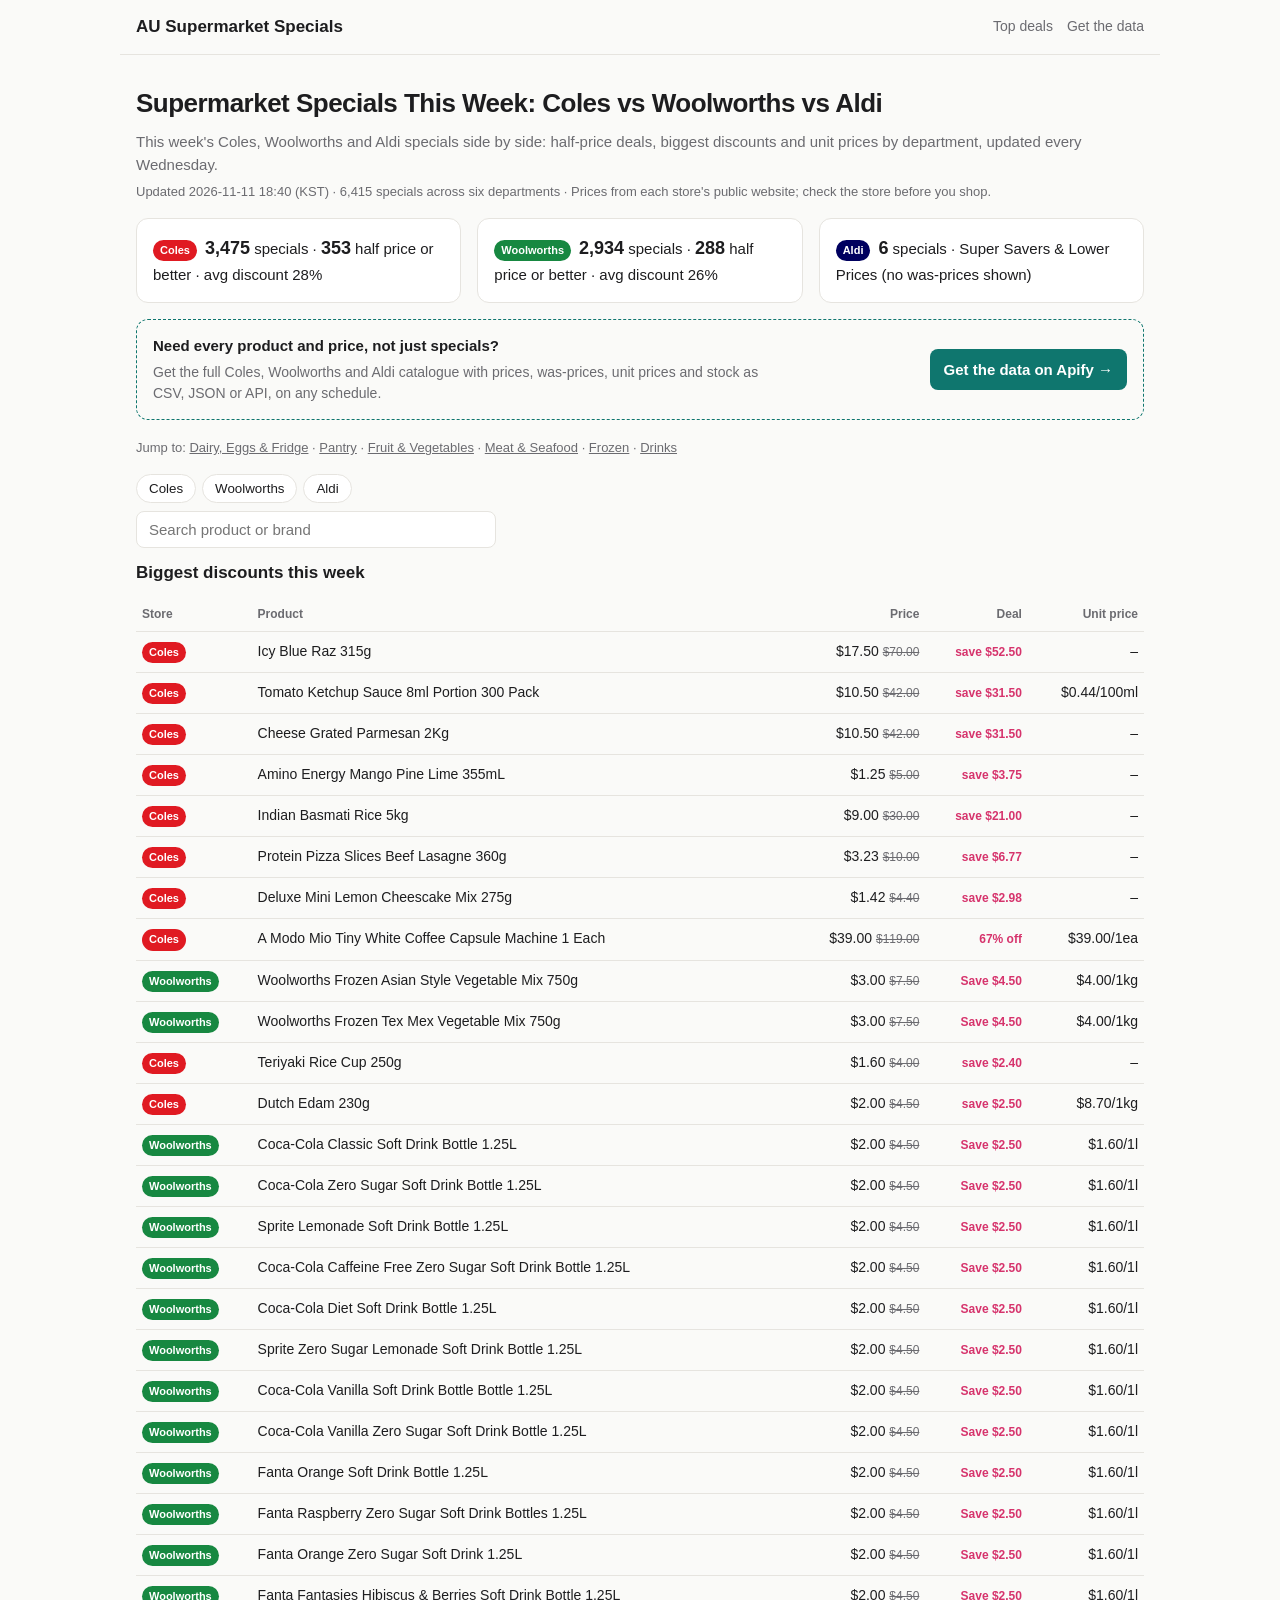
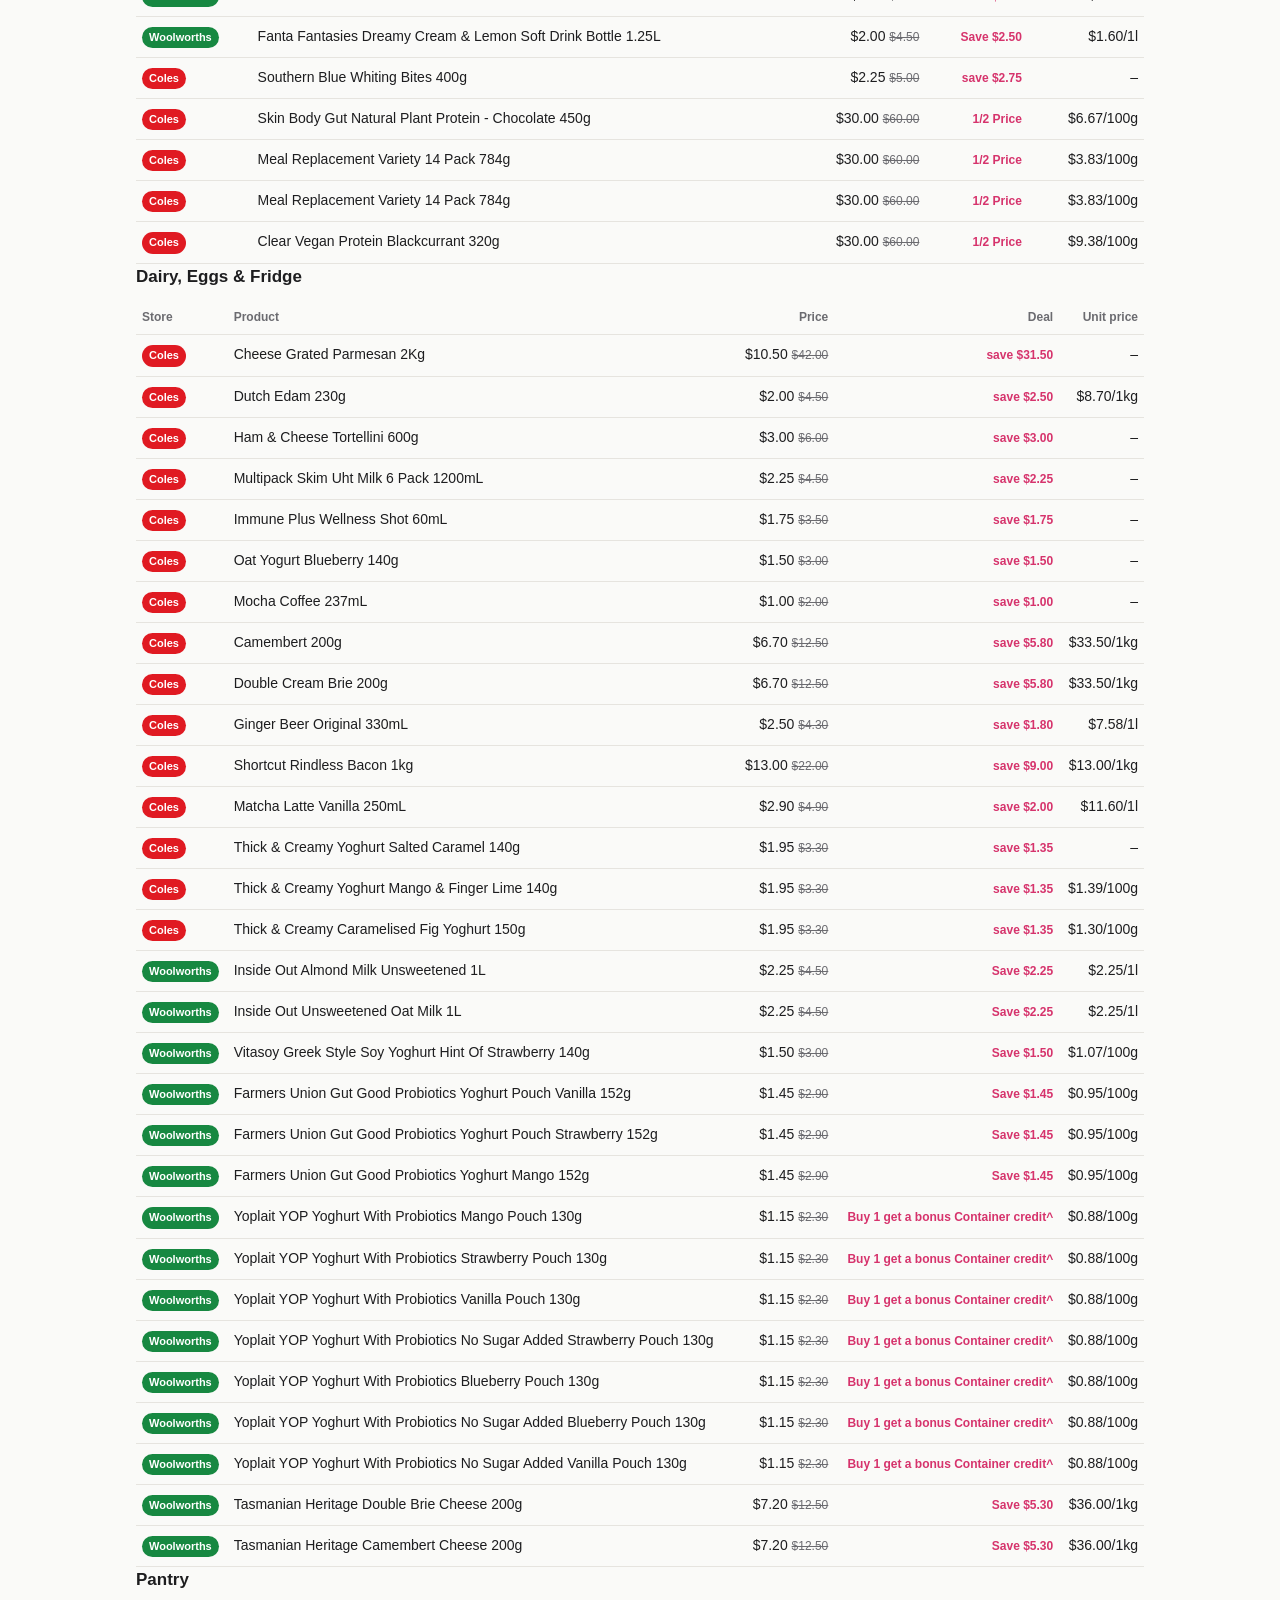
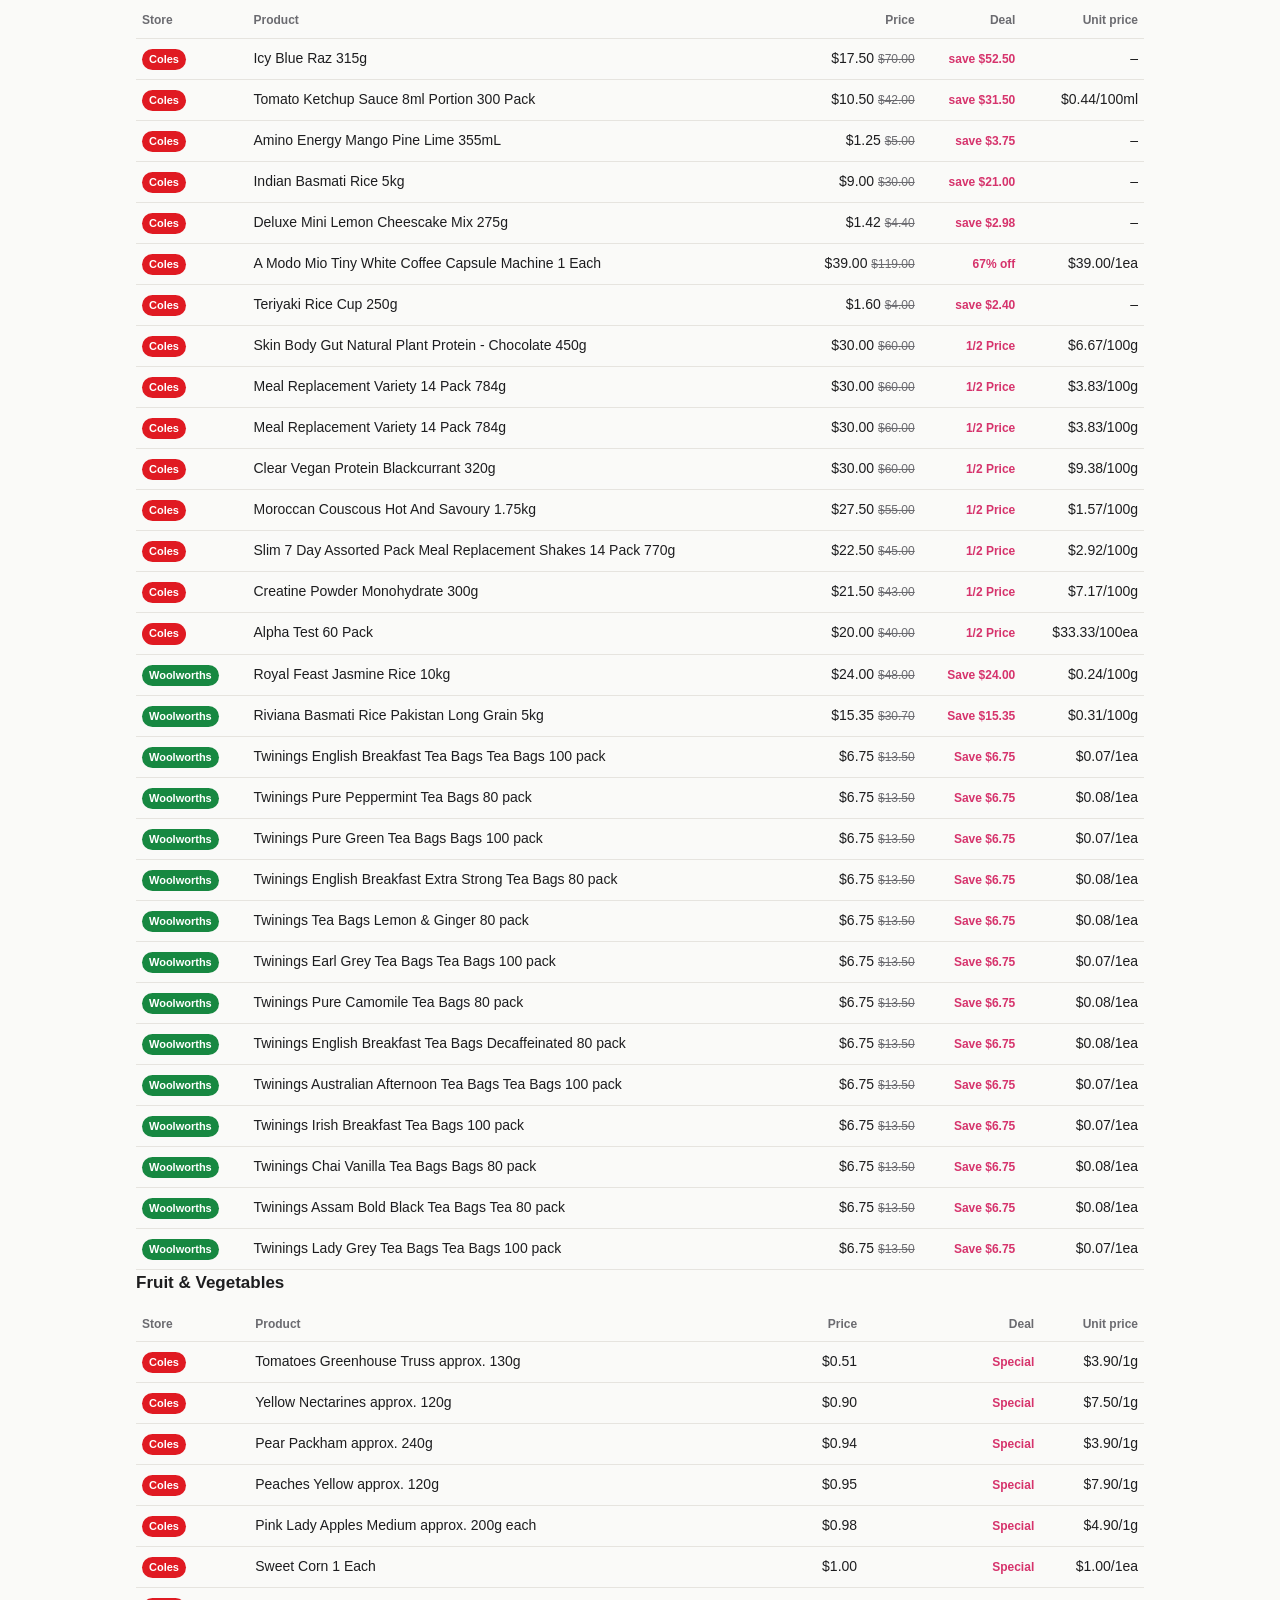
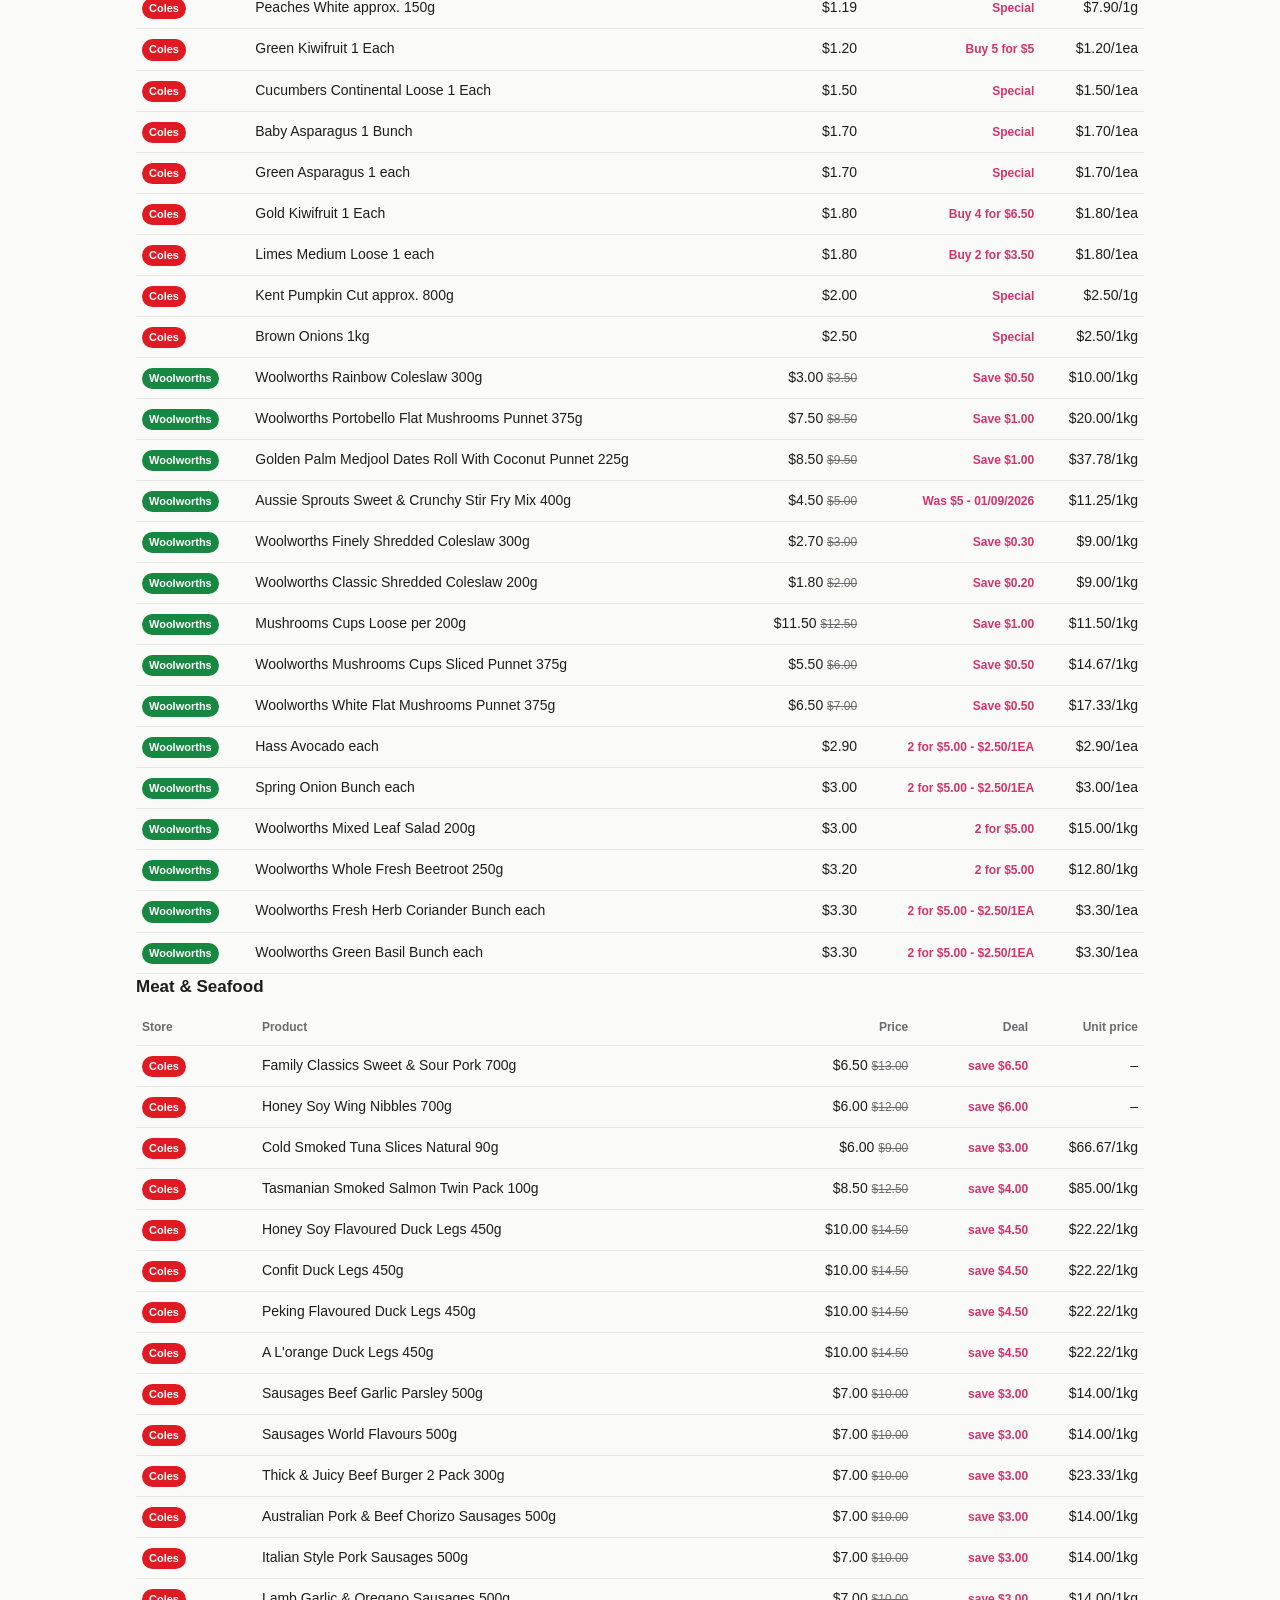
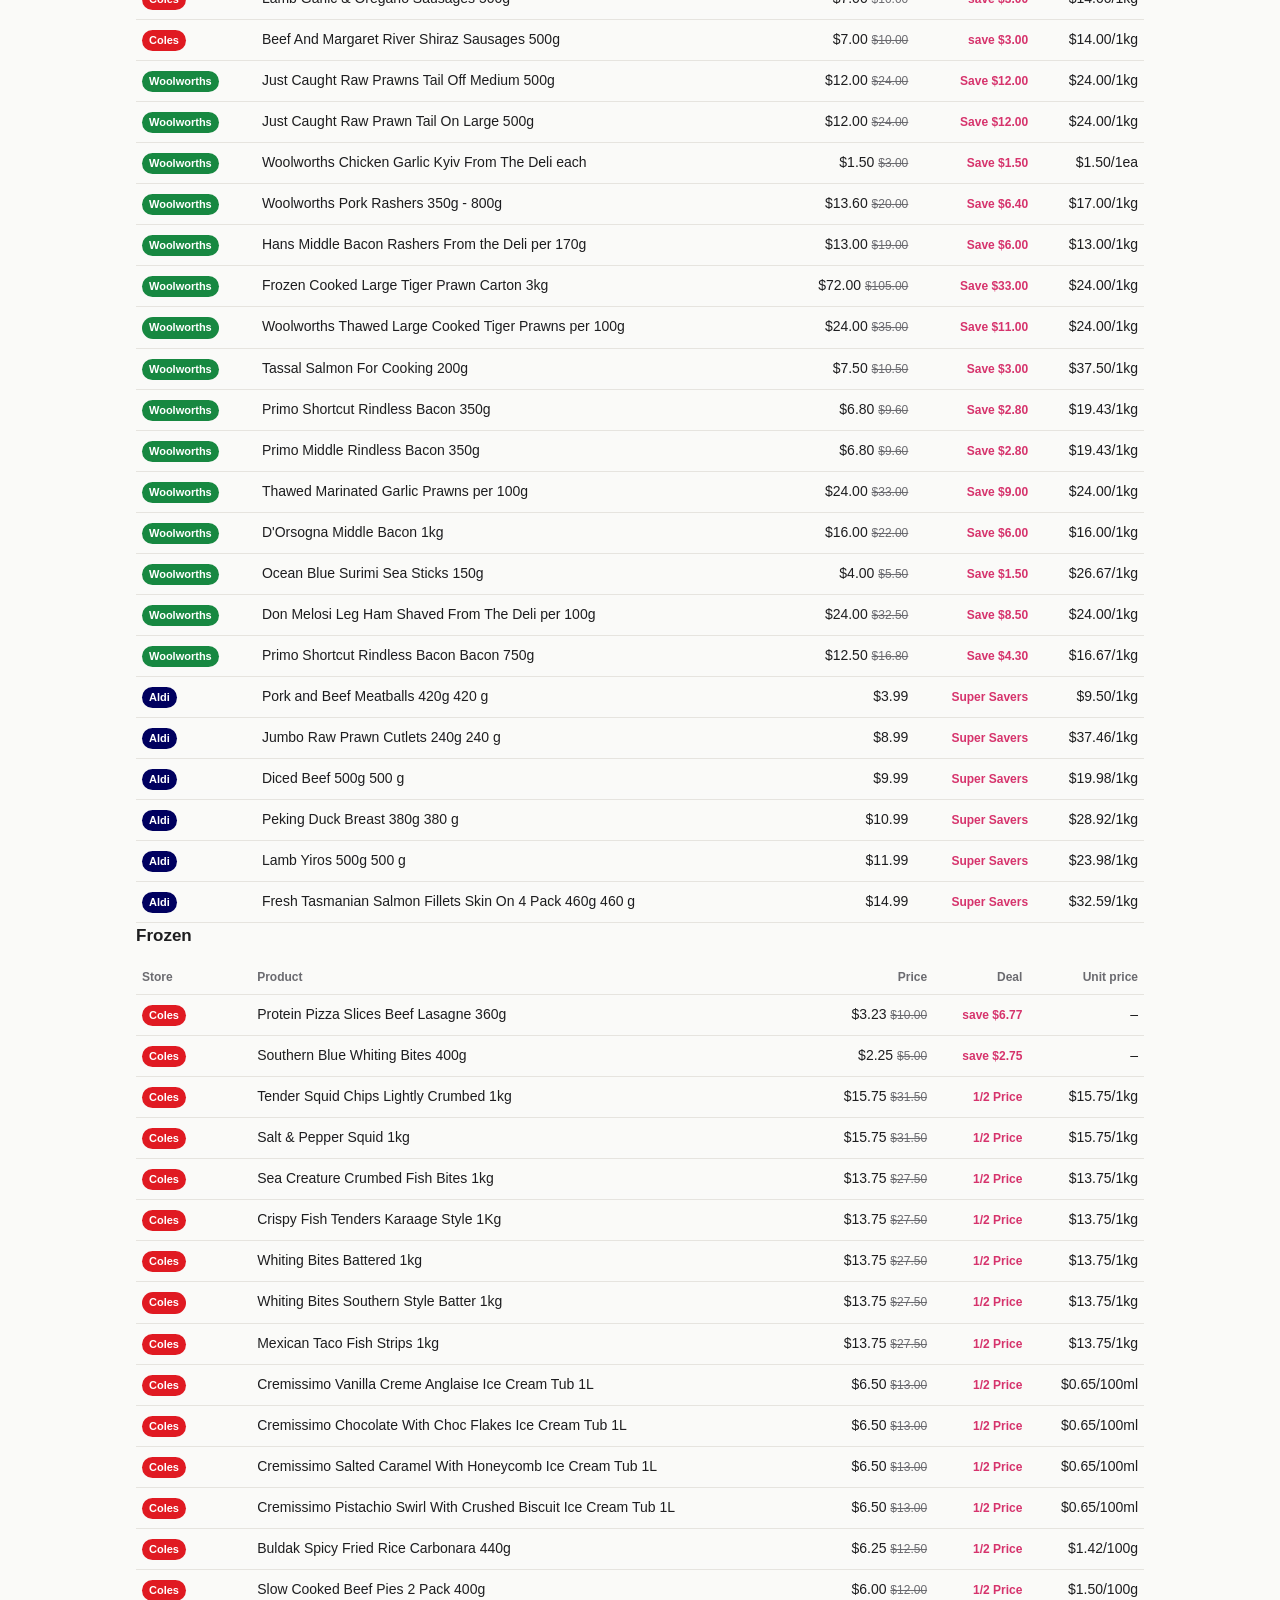
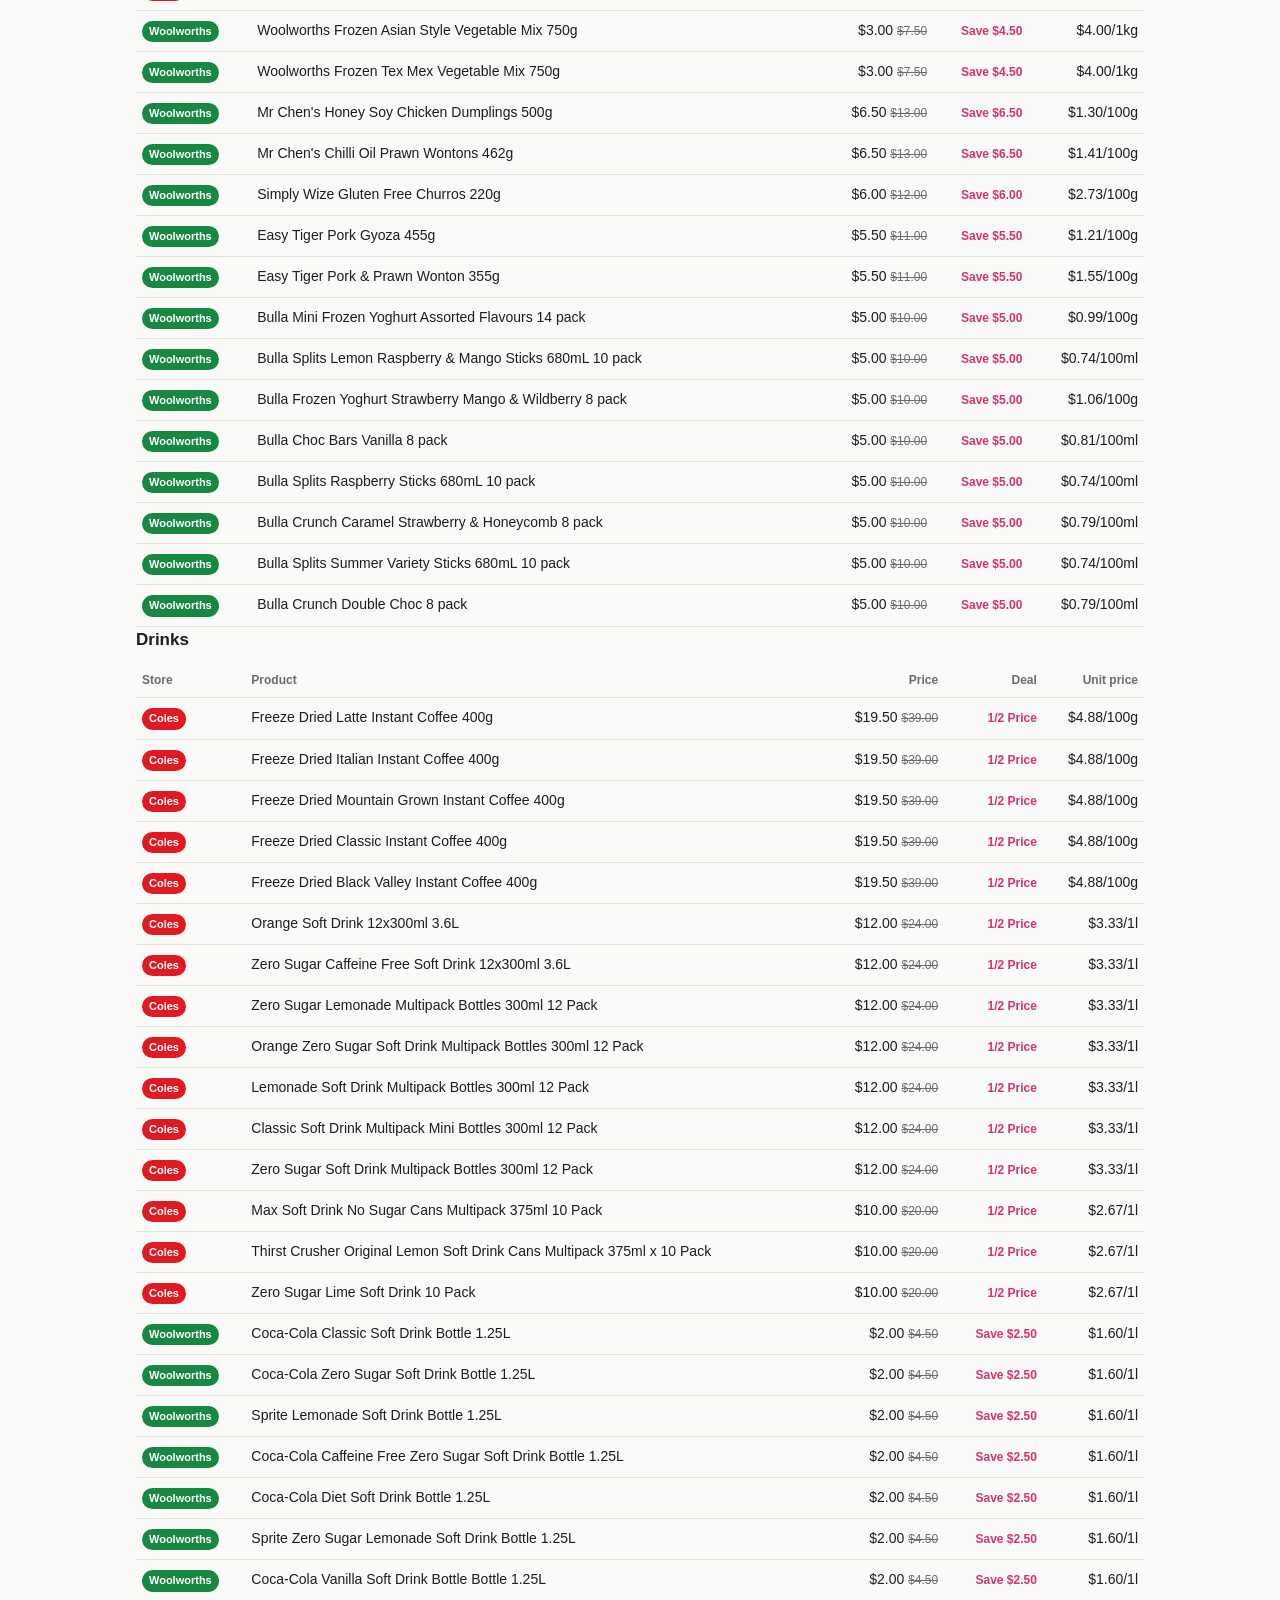
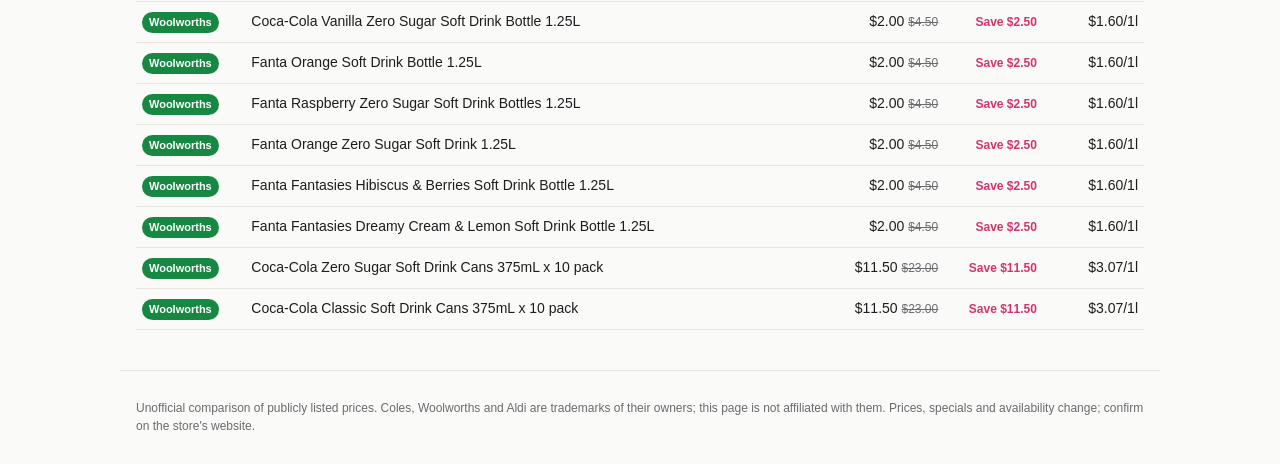
==== commit 218e603b: "Update AU specials 2026-11-11" ====
--- a/docs/au/index.html
+++ b/docs/au/index.html
@@ -4,7 +4,7 @@
 <title>Supermarket Specials This Week: Coles vs Woolworths vs Aldi</title><meta name="description" content="This week&#x27;s Coles, Woolworths and Aldi specials side by side: half-price deals, biggest discounts and unit prices by department, updated every Wednesday.">
 <meta property="og:title" content="Supermarket Specials This Week: Coles vs Woolworths vs Aldi"><meta property="og:description" content="This week&#x27;s Coles, Woolworths and Aldi specials side by side: half-price deals, biggest discounts and unit prices by department, updated every Wednesday.">
 <link rel="stylesheet" href="../style.css"><meta name="google-site-verification" content="ddOe3T7hgUrxZfu9wyzTWHohFLFt5zm6lUy1jZbl9IA"><script data-goatcounter="https://k-ranking.goatcounter.com/count" async src="//gc.zgo.at/count.js"></script>
-<script type="application/ld+json">{"@context": "https://schema.org", "@type": "ItemList", "name": "Supermarket Specials This Week: Coles vs Woolworths vs Aldi", "itemListElement": [{"@type": "ListItem", "position": 1, "name": "Tomato Ketchup Sauce 8ml Portion", "url": "https://www.coles.com.au/product/heinz-tomato-ketchup-sauce-8ml-portion-300-pack-1138681"}, {"@type": "ListItem", "position": 2, "name": "Cheese Grated Parmesan", "url": "https://www.coles.com.au/product/universal-cheese-grated-parmesan-2kg-1518842"}, {"@type": "ListItem", "position": 3, "name": "Amino Energy Mango Pine Lime", "url": "https://www.coles.com.au/product/optimum-nutrition-amino-energy-mango-pine-lime-355ml-8956983"}, {"@type": "ListItem", "position": 4, "name": "2-minute Noodles Chicken Value", "url": "https://www.coles.com.au/product/maggi-2-minute-noodles-chicken-value-30-pack-6767470"}, {"@type": "ListItem", "position": 5, "name": "Protein Pizza Slices Beef Lasagne", "url": "https://www.coles.com.au/product/fropro-protein-pizza-slices-beef-lasagne-360g-1142022"}, {"@type": "ListItem", "position": 6, "name": "Deluxe Mini Lemon Cheescake Mix", "url": "https://www.coles.com.au/product/greens-deluxe-mini-lemon-cheescake-mix-275g-5554407"}, {"@type": "ListItem", "position": 7, "name": "A Modo Mio Tiny Eco White Coffee Capsule Machine", "url": "https://www.coles.com.au/product/lavazza-a-modo-mio-tiny-eco-white-coffee-capsule-machine-1-each-1003261"}, {"@type": "ListItem", "position": 8, "name": "Mexican Style Burrito Tomato & Chipotle Paste", "url": "https://www.coles.com.au/product/capsicana-mexican-style-burrito-tomato-chipotle-paste-60g-1325850"}, {"@type": "ListItem", "position": 9, "name": "Brazilian Style Tomato Coconut & Chilli Wrap Paste", "url": "https://www.coles.com.au/product/capsicana-brazilian-style-tomato-coconut-chilli-wrap-paste-60g-1325849"}, {"@type": "ListItem", "position": 10, "name": "Mexican Style Fajita Honey & Chilli Paste", "url": "https://www.coles.com.au/product/capsicana-mexican-style-fajita-honey-chilli-paste-60g-1325838"}]}</script>
+<script type="application/ld+json">{"@context": "https://schema.org", "@type": "ItemList", "name": "Supermarket Specials This Week: Coles vs Woolworths vs Aldi", "itemListElement": [{"@type": "ListItem", "position": 1, "name": "Icy Blue Raz", "url": "https://www.coles.com.au/product/a-b-e-all-black-everything-icy-blue-raz-315g-8564848"}, {"@type": "ListItem", "position": 2, "name": "Tomato Ketchup Sauce 8ml Portion", "url": "https://www.coles.com.au/product/heinz-tomato-ketchup-sauce-8ml-portion-300-pack-1138681"}, {"@type": "ListItem", "position": 3, "name": "Cheese Grated Parmesan", "url": "https://www.coles.com.au/product/universal-cheese-grated-parmesan-2kg-1518842"}, {"@type": "ListItem", "position": 4, "name": "Amino Energy Mango Pine Lime", "url": "https://www.coles.com.au/product/optimum-nutrition-amino-energy-mango-pine-lime-355ml-8956983"}, {"@type": "ListItem", "position": 5, "name": "Indian Basmati Rice", "url": "https://www.coles.com.au/product/sungold-indian-basmati-rice-5kg-1083717"}, {"@type": "ListItem", "position": 6, "name": "Protein Pizza Slices Beef Lasagne", "url": "https://www.coles.com.au/product/fropro-protein-pizza-slices-beef-lasagne-360g-1142022"}, {"@type": "ListItem", "position": 7, "name": "Deluxe Mini Lemon Cheescake Mix", "url": "https://www.coles.com.au/product/greens-deluxe-mini-lemon-cheescake-mix-275g-5554407"}, {"@type": "ListItem", "position": 8, "name": "A Modo Mio Tiny White Coffee Capsule Machine", "url": "https://www.coles.com.au/product/lavazza-a-modo-mio-tiny-white-coffee-capsule-machine-1-each-1003261"}, {"@type": "ListItem", "position": 9, "name": "Woolworths Frozen Asian Style Vegetable Mix", "url": "https://www.woolworths.com.au/shop/productdetails/6000579/woolworths-frozen-asian-style-vegetable-mix"}, {"@type": "ListItem", "position": 10, "name": "Woolworths Frozen Tex Mex Vegetable Mix", "url": "https://www.woolworths.com.au/shop/productdetails/6000578/woolworths-frozen-tex-mex-vegetable-mix"}]}</script>
 <style>.st{display:inline-block;font-size:11px;font-weight:700;padding:2px 7px;border-radius:999px;color:#fff;white-space:nowrap}
 .st-coles{background:#e01a22}.st-woolworths{background:#178841}.st-aldi{background:#00005f}
 .stat b{font-size:18px}.stat .st{margin-right:8px}s{color:var(--mut);font-size:12px}
@@ -14,14 +14,14 @@
 <header class="top"><a class="logo" href="index.html">AU Supermarket Specials</a><nav><a href="#top-deals">Top deals</a><a href="https://apify.com/magenta_courser/australia-supermarket-prices" target="_blank" rel="noopener">Get the data</a></nav></header>
 <main>
 <h1>Supermarket Specials This Week: Coles vs Woolworths vs Aldi</h1><p class="lead">This week&#x27;s Coles, Woolworths and Aldi specials side by side: half-price deals, biggest discounts and unit prices by department, updated every Wednesday.</p>
-<p class="meta">Updated 2026-11-04 18:27 (KST) · 6,494 specials across six departments · Prices from each store's public website; check the store before you shop.</p>
-<div class="grid"><div class="card stat"><span class="st st-coles">Coles</span><b>3,660</b> specials · <b>397</b> half price or better · avg discount 28%</div><div class="card stat"><span class="st st-woolworths">Woolworths</span><b>2,827</b> specials · <b>235</b> half price or better · avg discount 26%</div><div class="card stat"><span class="st st-aldi">Aldi</span><b>7</b> specials · Super Savers &amp; Lower Prices (no was-prices shown)</div></div>
+<p class="meta">Updated 2026-11-11 18:40 (KST) · 6,415 specials across six departments · Prices from each store's public website; check the store before you shop.</p>
+<div class="grid"><div class="card stat"><span class="st st-coles">Coles</span><b>3,475</b> specials · <b>353</b> half price or better · avg discount 28%</div><div class="card stat"><span class="st st-woolworths">Woolworths</span><b>2,934</b> specials · <b>288</b> half price or better · avg discount 26%</div><div class="card stat"><span class="st st-aldi">Aldi</span><b>6</b> specials · Super Savers &amp; Lower Prices (no was-prices shown)</div></div>
 <section class="cta"><div><strong>Need every product and price, not just specials?</strong><p>Get the full Coles, Woolworths and Aldi catalogue with prices, was-prices, unit prices and stock as CSV, JSON or API, on any schedule.</p></div><a class="btn" href="https://apify.com/magenta_courser/australia-supermarket-prices" target="_blank" rel="noopener">Get the data on Apify →</a></section>
 <p class="meta">Jump to: <a href="#dairy-eggs-fridge">Dairy, Eggs & Fridge</a> · <a href="#pantry">Pantry</a> · <a href="#fruit-vegetables">Fruit & Vegetables</a> · <a href="#meat-seafood">Meat & Seafood</a> · <a href="#frozen">Frozen</a> · <a href="#drinks">Drinks</a></p>
 <div class="filters"><button data-f="coles">Coles</button><button data-f="woolworths">Woolworths</button><button data-f="aldi">Aldi</button></div>
 <input id="q" type="search" placeholder="Search product or brand" aria-label="Search product or brand">
-<section id="top-deals"><h2>Biggest discounts this week</h2><div class="tbl"><table><thead><tr><th>Store</th><th>Product</th><th class="num">Price</th><th class="num">Deal</th><th class="num hide-s">Unit price</th></tr></thead><tbody><tr data-s="coles" data-q="heinz tomato ketchup sauce 8ml portion"><td><span class="st st-coles">Coles</span></td><td class="it"><a href="https://www.coles.com.au/product/heinz-tomato-ketchup-sauce-8ml-portion-300-pack-1138681" rel="nofollow noopener" target="_blank">Tomato Ketchup Sauce 8ml Portion 300 Pack</a></td><td class="num">$10.50 <s>$42.00</s></td><td class="num"><span class="disc">save $31.50</span></td><td class="num hide-s">$0.44/100ml</td></tr><tr data-s="coles" data-q="universal cheese grated parmesan"><td><span class="st st-coles">Coles</span></td><td class="it"><a href="https://www.coles.com.au/product/universal-cheese-grated-parmesan-2kg-1518842" rel="nofollow noopener" target="_blank">Cheese Grated Parmesan 2Kg</a></td><td class="num">$10.50 <s>$42.00</s></td><td class="num"><span class="disc">save $31.50</span></td><td class="num hide-s">–</td></tr><tr data-s="coles" data-q="optimum nutrition amino energy mango pine lime"><td><span class="st st-coles">Coles</span></td><td class="it"><a href="https://www.coles.com.au/product/optimum-nutrition-amino-energy-mango-pine-lime-355ml-8956983" rel="nofollow noopener" target="_blank">Amino Energy Mango Pine Lime 355mL</a></td><td class="num">$1.25 <s>$5.00</s></td><td class="num"><span class="disc">save $3.75</span></td><td class="num hide-s">–</td></tr><tr data-s="coles" data-q="maggi 2-minute noodles chicken value"><td><span class="st st-coles">Coles</span></td><td class="it"><a href="https://www.coles.com.au/product/maggi-2-minute-noodles-chicken-value-30-pack-6767470" rel="nofollow noopener" target="_blank">2-minute Noodles Chicken Value 30 Pack</a></td><td class="num">$6.00 <s>$20.00</s></td><td class="num"><span class="disc">save $14.00</span></td><td class="num hide-s">$0.28/100g</td></tr><tr data-s="coles" data-q="fropro protein pizza slices beef lasagne"><td><span class="st st-coles">Coles</span></td><td class="it"><a href="https://www.coles.com.au/product/fropro-protein-pizza-slices-beef-lasagne-360g-1142022" rel="nofollow noopener" target="_blank">Protein Pizza Slices Beef Lasagne 360g</a></td><td class="num">$3.23 <s>$10.00</s></td><td class="num"><span class="disc">save $6.77</span></td><td class="num hide-s">–</td></tr><tr data-s="coles" data-q="greens deluxe mini lemon cheescake mix"><td><span class="st st-coles">Coles</span></td><td class="it"><a href="https://www.coles.com.au/product/greens-deluxe-mini-lemon-cheescake-mix-275g-5554407" rel="nofollow noopener" target="_blank">Deluxe Mini Lemon Cheescake Mix 275g</a></td><td class="num">$1.42 <s>$4.40</s></td><td class="num"><span class="disc">save $2.98</span></td><td class="num hide-s">–</td></tr><tr data-s="coles" data-q="lavazza a modo mio tiny eco white coffee capsule machine"><td><span class="st st-coles">Coles</span></td><td class="it"><a href="https://www.coles.com.au/product/lavazza-a-modo-mio-tiny-eco-white-coffee-capsule-machine-1-each-1003261" rel="nofollow noopener" target="_blank">A Modo Mio Tiny Eco White Coffee Capsule Machine 1 Each</a></td><td class="num">$39.00 <s>$119.00</s></td><td class="num"><span class="disc">save $80.00</span></td><td class="num hide-s">$39.00/1ea</td></tr><tr data-s="coles" data-q="capsicana mexican style burrito tomato &amp; chipotle paste"><td><span class="st st-coles">Coles</span></td><td class="it"><a href="https://www.coles.com.au/product/capsicana-mexican-style-burrito-tomato-chipotle-paste-60g-1325850" rel="nofollow noopener" target="_blank">Mexican Style Burrito Tomato &amp; Chipotle Paste 60g</a></td><td class="num">$1.00 <s>$3.00</s></td><td class="num"><span class="disc">save $2.00</span></td><td class="num hide-s">$1.67/100g</td></tr><tr data-s="coles" data-q="capsicana brazilian style tomato coconut &amp; chilli wrap paste"><td><span class="st st-coles">Coles</span></td><td class="it"><a href="https://www.coles.com.au/product/capsicana-brazilian-style-tomato-coconut-chilli-wrap-paste-60g-1325849" rel="nofollow noopener" target="_blank">Brazilian Style Tomato Coconut &amp; Chilli Wrap Paste 60g</a></td><td class="num">$1.00 <s>$3.00</s></td><td class="num"><span class="disc">save $2.00</span></td><td class="num hide-s">$1.67/100g</td></tr><tr data-s="coles" data-q="capsicana mexican style fajita honey &amp; chilli paste"><td><span class="st st-coles">Coles</span></td><td class="it"><a href="https://www.coles.com.au/product/capsicana-mexican-style-fajita-honey-chilli-paste-60g-1325838" rel="nofollow noopener" target="_blank">Mexican Style Fajita Honey &amp; Chilli Paste 60g</a></td><td class="num">$1.00 <s>$3.00</s></td><td class="num"><span class="disc">save $2.00</span></td><td class="num hide-s">$1.67/100g</td></tr><tr data-s="woolworths" data-q="nice &amp; natural nice &amp; natural milk choc nut bars peanut &amp; almond"><td><span class="st st-woolworths">Woolworths</span></td><td class="it"><a href="https://www.woolworths.com.au/shop/productdetails/343910/nice-natural-milk-choc-nut-bars-peanut-almond" rel="nofollow noopener" target="_blank">Nice &amp; Natural Milk Choc Nut Bars Peanut &amp; Almond 6 pack</a></td><td class="num">$2.00 <s>$5.50</s></td><td class="num"><span class="disc">Save $3.50</span></td><td class="num hide-s">$1.11/100g</td></tr><tr data-s="woolworths" data-q="nice &amp; natural nice &amp; natural roasted nut bars peanut &amp; cashew with milk choc"><td><span class="st st-woolworths">Woolworths</span></td><td class="it"><a href="https://www.woolworths.com.au/shop/productdetails/830008/nice-natural-roasted-nut-bars-peanut-cashew-with-milk-choc" rel="nofollow noopener" target="_blank">Nice &amp; Natural Roasted Nut Bars Peanut &amp; Cashew With Milk Choc 6 pack</a></td><td class="num">$2.00 <s>$5.50</s></td><td class="num"><span class="disc">Save $3.50</span></td><td class="num hide-s">$1.04/100g</td></tr><tr data-s="woolworths" data-q="nice &amp; natural nice &amp; natural dark choc nut bars apricot"><td><span class="st st-woolworths">Woolworths</span></td><td class="it"><a href="https://www.woolworths.com.au/shop/productdetails/954210/nice-natural-dark-choc-nut-bars-apricot" rel="nofollow noopener" target="_blank">Nice &amp; Natural Dark Choc Nut Bars Apricot 6 pack</a></td><td class="num">$2.00 <s>$5.50</s></td><td class="num"><span class="disc">Save $3.50</span></td><td class="num hide-s">$1.11/100g</td></tr><tr data-s="woolworths" data-q="woolworths woolworths frozen asian style vegetable mix"><td><span class="st st-woolworths">Woolworths</span></td><td class="it"><a href="https://www.woolworths.com.au/shop/productdetails/6000579/woolworths-frozen-asian-style-vegetable-mix" rel="nofollow noopener" target="_blank">Woolworths Frozen Asian Style Vegetable Mix 750g</a></td><td class="num">$3.00 <s>$7.50</s></td><td class="num"><span class="disc">Save $4.50</span></td><td class="num hide-s">$4.00/1kg</td></tr><tr data-s="woolworths" data-q="woolworths woolworths frozen tex mex vegetable mix"><td><span class="st st-woolworths">Woolworths</span></td><td class="it"><a href="https://www.woolworths.com.au/shop/productdetails/6000578/woolworths-frozen-tex-mex-vegetable-mix" rel="nofollow noopener" target="_blank">Woolworths Frozen Tex Mex Vegetable Mix 750g</a></td><td class="num">$3.00 <s>$7.50</s></td><td class="num"><span class="disc">Save $4.50</span></td><td class="num hide-s">$4.00/1kg</td></tr><tr data-s="coles" data-q="sunrice microwave teriyaki rice cup"><td><span class="st st-coles">Coles</span></td><td class="it"><a href="https://www.coles.com.au/product/sunrice-microwave-teriyaki-rice-cup-250g-1083659" rel="nofollow noopener" target="_blank">Teriyaki Rice Cup 250g</a></td><td class="num">$1.60 <s>$4.00</s></td><td class="num"><span class="disc">save $2.40</span></td><td class="num hide-s">–</td></tr><tr data-s="coles" data-q="sealord southern blue whiting bites"><td><span class="st st-coles">Coles</span></td><td class="it"><a href="https://www.coles.com.au/product/sealord-southern-blue-whiting-bites-400g-7173776" rel="nofollow noopener" target="_blank">Southern Blue Whiting Bites 400g</a></td><td class="num">$2.25 <s>$5.00</s></td><td class="num"><span class="disc">save $2.75</span></td><td class="num hide-s">–</td></tr><tr data-s="woolworths" data-q="golden circle golden circle golden pash fruit drink"><td><span class="st st-woolworths">Woolworths</span></td><td class="it"><a href="https://www.woolworths.com.au/shop/productdetails/7556/golden-circle-golden-pash-fruit-drink" rel="nofollow noopener" target="_blank">Golden Circle Golden Pash Fruit Drink 1L</a></td><td class="num">$1.50 <s>$3.10</s></td><td class="num"><span class="disc">Buy 1 get a bonus Container credit^</span></td><td class="num hide-s">$1.50/1l</td></tr><tr data-s="woolworths" data-q="golden circle golden circle zero sugar golden pash drink"><td><span class="st st-woolworths">Woolworths</span></td><td class="it"><a href="https://www.woolworths.com.au/shop/productdetails/6096976/golden-circle-zero-sugar-golden-pash-drink" rel="nofollow noopener" target="_blank">Golden Circle Zero Sugar Golden Pash Drink 1L</a></td><td class="num">$1.50 <s>$3.10</s></td><td class="num"><span class="disc">Buy 1 get a bonus Container credit^</span></td><td class="num hide-s">$1.50/1l</td></tr><tr data-s="woolworths" data-q="golden circle golden circle sunshine punch fruit drink"><td><span class="st st-woolworths">Woolworths</span></td><td class="it"><a href="https://www.woolworths.com.au/shop/productdetails/35498/golden-circle-sunshine-punch-fruit-drink" rel="nofollow noopener" target="_blank">Golden Circle Sunshine Punch Fruit Drink 1L</a></td><td class="num">$1.50 <s>$3.10</s></td><td class="num"><span class="disc">Buy 1 get a bonus Container credit^</span></td><td class="num hide-s">$1.50/1l</td></tr><tr data-s="woolworths" data-q="golden circle golden circle apple splash fruit drink"><td><span class="st st-woolworths">Woolworths</span></td><td class="it"><a href="https://www.woolworths.com.au/shop/productdetails/534560/golden-circle-apple-splash-fruit-drink" rel="nofollow noopener" target="_blank">Golden Circle Apple Splash Fruit Drink 1L</a></td><td class="num">$1.50 <s>$3.10</s></td><td class="num"><span class="disc">Buy 1 get a bonus Container credit^</span></td><td class="num hide-s">$1.50/1l</td></tr><tr data-s="woolworths" data-q="golden circle golden circle drinks tropical punch fruit drink"><td><span class="st st-woolworths">Woolworths</span></td><td class="it"><a href="https://www.woolworths.com.au/shop/productdetails/33981/golden-circle-drinks-tropical-punch-fruit-drink" rel="nofollow noopener" target="_blank">Golden Circle Drinks Tropical Punch Fruit Drink 1L</a></td><td class="num">$1.50 <s>$3.10</s></td><td class="num"><span class="disc">Buy 1 get a bonus Container credit^</span></td><td class="num hide-s">$1.50/1l</td></tr><tr data-s="woolworths" data-q="golden circle golden circle drinks orange burst fruit drink"><td><span class="st st-woolworths">Woolworths</span></td><td class="it"><a href="https://www.woolworths.com.au/shop/productdetails/32747/golden-circle-drinks-orange-burst-fruit-drink" rel="nofollow noopener" target="_blank">Golden Circle Drinks Orange Burst Fruit Drink 1L</a></td><td class="num">$1.50 <s>$3.10</s></td><td class="num"><span class="disc">Buy 1 get a bonus Container credit^</span></td><td class="num hide-s">$1.50/1l</td></tr><tr data-s="woolworths" data-q="golden circle golden circle pine mango fruit drink"><td><span class="st st-woolworths">Woolworths</span></td><td class="it"><a href="https://www.woolworths.com.au/shop/productdetails/34543/golden-circle-pine-mango-fruit-drink" rel="nofollow noopener" target="_blank">Golden Circle Pine Mango Fruit Drink 1L</a></td><td class="num">$1.50 <s>$3.10</s></td><td class="num"><span class="disc">Buy 1 get a bonus Container credit^</span></td><td class="num hide-s">$1.50/1l</td></tr><tr data-s="woolworths" data-q="golden circle golden circle apple blackcurrant fruit drink"><td><span class="st st-woolworths">Woolworths</span></td><td class="it"><a href="https://www.woolworths.com.au/shop/productdetails/826651/golden-circle-apple-blackcurrant-fruit-drink" rel="nofollow noopener" target="_blank">Golden Circle Apple Blackcurrant Fruit Drink 1L</a></td><td class="num">$1.50 <s>$3.10</s></td><td class="num"><span class="disc">Buy 1 get a bonus Container credit^</span></td><td class="num hide-s">$1.50/1l</td></tr><tr data-s="woolworths" data-q="golden circle golden circle pine coconut fruit drink"><td><span class="st st-woolworths">Woolworths</span></td><td class="it"><a href="https://www.woolworths.com.au/shop/productdetails/92483/golden-circle-pine-coconut-fruit-drink" rel="nofollow noopener" target="_blank">Golden Circle Pine Coconut Fruit Drink 1L</a></td><td class="num">$1.50 <s>$3.10</s></td><td class="num"><span class="disc">Buy 1 get a bonus Container credit^</span></td><td class="num hide-s">$1.50/1l</td></tr><tr data-s="woolworths" data-q="golden circle golden circle pine orange fruit drink"><td><span class="st st-woolworths">Woolworths</span></td><td class="it"><a href="https://www.woolworths.com.au/shop/productdetails/32749/golden-circle-pine-orange-fruit-drink" rel="nofollow noopener" target="_blank">Golden Circle Pine Orange Fruit Drink 1L</a></td><td class="num">$1.50 <s>$3.10</s></td><td class="num"><span class="disc">Buy 1 get a bonus Container credit^</span></td><td class="num hide-s">$1.50/1l</td></tr><tr data-s="woolworths" data-q="golden circle golden circle zero sugar apple raspberry fruit drink"><td><span class="st st-woolworths">Woolworths</span></td><td class="it"><a href="https://www.woolworths.com.au/shop/productdetails/6095796/golden-circle-zero-sugar-apple-raspberry-fruit-drink" rel="nofollow noopener" target="_blank">Golden Circle Zero Sugar Apple Raspberry Fruit Drink 1L</a></td><td class="num">$1.50 <s>$3.10</s></td><td class="num"><span class="disc">Buy 1 get a bonus Container credit^</span></td><td class="num hide-s">$1.50/1l</td></tr><tr data-s="coles" data-q="inca organics skin body gut natural plant protein - chocolate"><td><span class="st st-coles">Coles</span></td><td class="it"><a href="https://www.coles.com.au/product/inca-organics-skin-body-gut-natural-plant-protein-chocolate-450g-8096331" rel="nofollow noopener" target="_blank">Skin Body Gut Natural Plant Protein - Chocolate 450g</a></td><td class="num">$30.00 <s>$60.00</s></td><td class="num"><span class="disc">1/2 Price</span></td><td class="num hide-s">$6.67/100g</td></tr><tr data-s="coles" data-q="myvegan clear vegan protein blackcurrant"><td><span class="st st-coles">Coles</span></td><td class="it"><a href="https://www.coles.com.au/product/myvegan-clear-vegan-protein-blackcurrant-320g-8914611" rel="nofollow noopener" target="_blank">Clear Vegan Protein Blackcurrant 320g</a></td><td class="num">$30.00 <s>$60.00</s></td><td class="num"><span class="disc">1/2 Price</span></td><td class="num hide-s">$9.38/100g</td></tr></tbody></table></div></section>
-<section id="dairy-eggs-fridge"><h2>Dairy, Eggs & Fridge</h2><div class="tbl"><table><thead><tr><th>Store</th><th>Product</th><th class="num">Price</th><th class="num">Deal</th><th class="num hide-s">Unit price</th></tr></thead><tbody><tr data-s="coles" data-q="universal cheese grated parmesan"><td><span class="st st-coles">Coles</span></td><td class="it"><a href="https://www.coles.com.au/product/universal-cheese-grated-parmesan-2kg-1518842" rel="nofollow noopener" target="_blank">Cheese Grated Parmesan 2Kg</a></td><td class="num">$10.50 <s>$42.00</s></td><td class="num"><span class="disc">save $31.50</span></td><td class="num hide-s">–</td></tr><tr data-s="coles" data-q="primo dairy short cut rindless bacon"><td><span class="st st-coles">Coles</span></td><td class="it"><a href="https://www.coles.com.au/product/primo-dairy-short-cut-rindless-bacon-750g-4238285" rel="nofollow noopener" target="_blank">Dairy Short Cut Rindless Bacon 750g</a></td><td class="num">$8.40 <s>$16.80</s></td><td class="num"><span class="disc">1/2 Price</span></td><td class="num hide-s">$11.20/1kg</td></tr><tr data-s="coles" data-q="coles kitchen ham &amp; cheese tortellini"><td><span class="st st-coles">Coles</span></td><td class="it"><a href="https://www.coles.com.au/product/coles-kitchen-ham-cheese-tortellini-600g-4690319" rel="nofollow noopener" target="_blank">Ham &amp; Cheese Tortellini 600g</a></td><td class="num">$3.00 <s>$6.00</s></td><td class="num"><span class="disc">save $3.00</span></td><td class="num hide-s">–</td></tr><tr data-s="coles" data-q="coles multipack skim uht milk 6 pack"><td><span class="st st-coles">Coles</span></td><td class="it"><a href="https://www.coles.com.au/product/coles-multipack-skim-uht-milk-6-pack-1200ml-8011598" rel="nofollow noopener" target="_blank">Multipack Skim Uht Milk 6 Pack 1200mL</a></td><td class="num">$2.25 <s>$4.50</s></td><td class="num"><span class="disc">save $2.25</span></td><td class="num hide-s">$3.75/1l</td></tr><tr data-s="coles" data-q="boss mocha coffee"><td><span class="st st-coles">Coles</span></td><td class="it"><a href="https://www.coles.com.au/product/boss-mocha-coffee-237ml-6269177" rel="nofollow noopener" target="_blank">Mocha Coffee 237mL</a></td><td class="num">$2.00 <s>$4.00</s></td><td class="num"><span class="disc">save $2.00</span></td><td class="num hide-s">$8.44/1l</td></tr><tr data-s="coles" data-q="remedy immune plus wellness shot"><td><span class="st st-coles">Coles</span></td><td class="it"><a href="https://www.coles.com.au/product/remedy-immune-plus-wellness-shot-60ml-4471440" rel="nofollow noopener" target="_blank">Immune Plus Wellness Shot 60mL</a></td><td class="num">$1.75 <s>$3.50</s></td><td class="num"><span class="disc">save $1.75</span></td><td class="num hide-s">–</td></tr><tr data-s="coles" data-q="vitasoy soy yogurt mango passionfruit"><td><span class="st st-coles">Coles</span></td><td class="it"><a href="https://www.coles.com.au/product/vitasoy-soy-yogurt-mango-passionfruit-140g-6614581" rel="nofollow noopener" target="_blank">Soy Yogurt Mango Passionfruit 140g</a></td><td class="num">$1.50 <s>$3.00</s></td><td class="num"><span class="disc">1/2 Price</span></td><td class="num hide-s">$1.07/100g</td></tr><tr data-s="coles" data-q="vitasoy soy yogurt strawberry"><td><span class="st st-coles">Coles</span></td><td class="it"><a href="https://www.coles.com.au/product/vitasoy-soy-yogurt-strawberry-140g-6614592" rel="nofollow noopener" target="_blank">Soy Yogurt Strawberry 140g</a></td><td class="num">$1.50 <s>$3.00</s></td><td class="num"><span class="disc">1/2 Price</span></td><td class="num hide-s">$1.07/100g</td></tr><tr data-s="coles" data-q="vitasoy oat yogurt blueberry"><td><span class="st st-coles">Coles</span></td><td class="it"><a href="https://www.coles.com.au/product/vitasoy-oat-yogurt-blueberry-140g-6614639" rel="nofollow noopener" target="_blank">Oat Yogurt Blueberry 140g</a></td><td class="num">$1.50 <s>$3.00</s></td><td class="num"><span class="disc">save $1.50</span></td><td class="num hide-s">–</td></tr><tr data-s="coles" data-q="cocobella coconut passionfruit yoghurt"><td><span class="st st-coles">Coles</span></td><td class="it"><a href="https://www.coles.com.au/product/cocobella-coconut-passionfruit-yoghurt-150g-3847007" rel="nofollow noopener" target="_blank">Coconut Passionfruit Yoghurt 150g</a></td><td class="num">$1.35 <s>$2.70</s></td><td class="num"><span class="disc">save $1.35</span></td><td class="num hide-s">–</td></tr><tr data-s="coles" data-q="remedy sodaly passionfruit"><td><span class="st st-coles">Coles</span></td><td class="it"><a href="https://www.coles.com.au/product/remedy-sodaly-passionfruit-330ml-7757085" rel="nofollow noopener" target="_blank">Sodaly Passionfruit 330mL</a></td><td class="num">$2.50 <s>$4.30</s></td><td class="num"><span class="disc">save $1.80</span></td><td class="num hide-s">$7.58/1l</td></tr><tr data-s="coles" data-q="remedy sodaly raspberry"><td><span class="st st-coles">Coles</span></td><td class="it"><a href="https://www.coles.com.au/product/remedy-sodaly-raspberry-330ml-7757110" rel="nofollow noopener" target="_blank">Sodaly Raspberry 330mL</a></td><td class="num">$2.50 <s>$4.30</s></td><td class="num"><span class="disc">save $1.80</span></td><td class="num hide-s">$7.58/1l</td></tr><tr data-s="coles" data-q="remedy sodaly blood orange"><td><span class="st st-coles">Coles</span></td><td class="it"><a href="https://www.coles.com.au/product/remedy-sodaly-blood-orange-330ml-8055549" rel="nofollow noopener" target="_blank">Sodaly Blood Orange 330mL</a></td><td class="num">$2.50 <s>$4.30</s></td><td class="num"><span class="disc">save $1.80</span></td><td class="num hide-s">$7.58/1l</td></tr><tr data-s="coles" data-q="remedy sodaly yuzu lemon"><td><span class="st st-coles">Coles</span></td><td class="it"><a href="https://www.coles.com.au/product/remedy-sodaly-yuzu-lemon-330ml-1035339" rel="nofollow noopener" target="_blank">Sodaly Yuzu Lemon 330mL</a></td><td class="num">$2.50 <s>$4.30</s></td><td class="num"><span class="disc">save $1.80</span></td><td class="num hide-s">$7.58/1l</td></tr><tr data-s="coles" data-q="perfect ted matcha latte vanilla"><td><span class="st st-coles">Coles</span></td><td class="it"><a href="https://www.coles.com.au/product/perfect-ted-matcha-latte-vanilla-250ml-1602610" rel="nofollow noopener" target="_blank">Matcha Latte Vanilla 250mL</a></td><td class="num">$2.90 <s>$4.90</s></td><td class="num"><span class="disc">save $2.00</span></td><td class="num hide-s">$11.60/1l</td></tr><tr data-s="woolworths" data-q="dairy farmers dairy farmers thick &amp; creamy strawberry yoghurt"><td><span class="st st-woolworths">Woolworths</span></td><td class="it"><a href="https://www.woolworths.com.au/shop/productdetails/768057/dairy-farmers-thick-creamy-strawberry-yoghurt" rel="nofollow noopener" target="_blank">Dairy Farmers Thick &amp; Creamy Strawberry Yoghurt 150g</a></td><td class="num">$1.65 <s>$3.30</s></td><td class="num"><span class="disc">Buy 1 get a bonus Container credit^</span></td><td class="num hide-s">$1.10/100g</td></tr><tr data-s="woolworths" data-q="dairy farmers dairy farmers thick &amp; creamy classic vanilla yoghurt"><td><span class="st st-woolworths">Woolworths</span></td><td class="it"><a href="https://www.woolworths.com.au/shop/productdetails/777320/dairy-farmers-thick-creamy-classic-vanilla-yoghurt" rel="nofollow noopener" target="_blank">Dairy Farmers Thick &amp; Creamy Classic Vanilla Yoghurt 150g</a></td><td class="num">$1.65 <s>$3.30</s></td><td class="num"><span class="disc">Buy 1 get a bonus Container credit^</span></td><td class="num hide-s">$1.10/100g</td></tr><tr data-s="woolworths" data-q="dairy farmers dairy farmers thick &amp; creamy mango &amp; passionfruit yoghurt"><td><span class="st st-woolworths">Woolworths</span></td><td class="it"><a href="https://www.woolworths.com.au/shop/productdetails/768054/dairy-farmers-thick-creamy-mango-passionfruit-yoghurt" rel="nofollow noopener" target="_blank">Dairy Farmers Thick &amp; Creamy Mango &amp; Passionfruit Yoghurt 150g</a></td><td class="num">$1.65 <s>$3.30</s></td><td class="num"><span class="disc">Buy 1 get a bonus Container credit^</span></td><td class="num hide-s">$1.10/100g</td></tr><tr data-s="woolworths" data-q="dairy farmers dairy farmers thick &amp; creamy lemon cream yoghurt"><td><span class="st st-woolworths">Woolworths</span></td><td class="it"><a href="https://www.woolworths.com.au/shop/productdetails/768053/dairy-farmers-thick-creamy-lemon-cream-yoghurt" rel="nofollow noopener" target="_blank">Dairy Farmers Thick &amp; Creamy Lemon Cream Yoghurt 150g</a></td><td class="num">$1.65 <s>$3.30</s></td><td class="num"><span class="disc">Buy 1 get a bonus Container credit^</span></td><td class="num hide-s">$1.10/100g</td></tr><tr data-s="woolworths" data-q="dairy farmers dairy farmers thick &amp; creamy yoghurt choc flakes"><td><span class="st st-woolworths">Woolworths</span></td><td class="it"><a href="https://www.woolworths.com.au/shop/productdetails/6037744/dairy-farmers-thick-creamy-yoghurt-choc-flakes" rel="nofollow noopener" target="_blank">Dairy Farmers Thick &amp; Creamy Yoghurt Choc Flakes 140g</a></td><td class="num">$1.65 <s>$3.30</s></td><td class="num"><span class="disc">Buy 1 get a bonus Container credit^</span></td><td class="num hide-s">$1.18/100g</td></tr><tr data-s="woolworths" data-q="dairy farmers dairy farmers thick &amp; creamy yellow box honey yoghurt"><td><span class="st st-woolworths">Woolworths</span></td><td class="it"><a href="https://www.woolworths.com.au/shop/productdetails/768112/dairy-farmers-thick-creamy-yellow-box-honey-yoghurt" rel="nofollow noopener" target="_blank">Dairy Farmers Thick &amp; Creamy Yellow Box Honey Yoghurt 150g</a></td><td class="num">$1.65 <s>$3.30</s></td><td class="num"><span class="disc">Buy 1 get a bonus Container credit^</span></td><td class="num hide-s">$1.10/100g</td></tr><tr data-s="woolworths" data-q="dairy farmers dairy farmers thick &amp; creamy yoghurt murray river salted caramel"><td><span class="st st-woolworths">Woolworths</span></td><td class="it"><a href="https://www.woolworths.com.au/shop/productdetails/6035181/dairy-farmers-thick-creamy-yoghurt-murray-river-salted-caramel" rel="nofollow noopener" target="_blank">Dairy Farmers Thick &amp; Creamy Yoghurt Murray River Salted Caramel 140g</a></td><td class="num">$1.65 <s>$3.30</s></td><td class="num"><span class="disc">Buy 1 get a bonus Container credit^</span></td><td class="num hide-s">$1.18/100g</td></tr><tr data-s="woolworths" data-q="dairy farmers dairy farmers thick &amp; creamy mango &amp; fingerlime yoghurt"><td><span class="st st-woolworths">Woolworths</span></td><td class="it"><a href="https://www.woolworths.com.au/shop/productdetails/387339/dairy-farmers-thick-creamy-mango-fingerlime-yoghurt" rel="nofollow noopener" target="_blank">Dairy Farmers Thick &amp; Creamy Mango &amp; Fingerlime Yoghurt 140g</a></td><td class="num">$1.65 <s>$3.30</s></td><td class="num"><span class="disc">Buy 1 get a bonus Container credit^</span></td><td class="num hide-s">$1.18/100g</td></tr><tr data-s="woolworths" data-q="dairy farmers dairy farmers thick &amp; creamy caramelised fig yoghurt"><td><span class="st st-woolworths">Woolworths</span></td><td class="it"><a href="https://www.woolworths.com.au/shop/productdetails/768121/dairy-farmers-thick-creamy-caramelised-fig-yoghurt" rel="nofollow noopener" target="_blank">Dairy Farmers Thick &amp; Creamy Caramelised Fig Yoghurt 150g</a></td><td class="num">$1.65 <s>$3.30</s></td><td class="num"><span class="disc">Buy 1 get a bonus Container credit^</span></td><td class="num hide-s">$1.10/100g</td></tr><tr data-s="woolworths" data-q="activia activia probiotic yoghurt pouch vanilla"><td><span class="st st-woolworths">Woolworths</span></td><td class="it"><a href="https://www.woolworths.com.au/shop/productdetails/6092925/activia-probiotic-yoghurt-pouch-vanilla" rel="nofollow noopener" target="_blank">Activia Probiotic Yoghurt Pouch Vanilla 140g</a></td><td class="num">$1.35 <s>$2.70</s></td><td class="num"><span class="disc">Save $1.35</span></td><td class="num hide-s">$0.96/100g</td></tr><tr data-s="woolworths" data-q="activia activia probiotic yoghurt pouch strawberry"><td><span class="st st-woolworths">Woolworths</span></td><td class="it"><a href="https://www.woolworths.com.au/shop/productdetails/6092954/activia-probiotic-yoghurt-pouch-strawberry" rel="nofollow noopener" target="_blank">Activia Probiotic Yoghurt Pouch Strawberry 140g</a></td><td class="num">$1.35 <s>$2.70</s></td><td class="num"><span class="disc">Save $1.35</span></td><td class="num hide-s">$0.96/100g</td></tr><tr data-s="woolworths" data-q="activia activia probiotic yoghurt pouch mango passionfruit"><td><span class="st st-woolworths">Woolworths</span></td><td class="it"><a href="https://www.woolworths.com.au/shop/productdetails/6093294/activia-probiotic-yoghurt-pouch-mango-passionfruit" rel="nofollow noopener" target="_blank">Activia Probiotic Yoghurt Pouch Mango Passionfruit 140g</a></td><td class="num">$1.35 <s>$2.70</s></td><td class="num"><span class="disc">Save $1.35</span></td><td class="num hide-s">$0.96/100g</td></tr><tr data-s="woolworths" data-q="cafe peak cafe peak iced coffee latte"><td><span class="st st-woolworths">Woolworths</span></td><td class="it"><a href="https://www.woolworths.com.au/shop/productdetails/277564/cafe-peak-iced-coffee-latte" rel="nofollow noopener" target="_blank">Cafe Peak Iced Coffee Latte 240mL</a></td><td class="num">$2.00 <s>$3.50</s></td><td class="num"><span class="disc">Save $1.50</span></td><td class="num hide-s">$8.33/1l</td></tr><tr data-s="woolworths" data-q="rokeby rokeby protein snack chocolate"><td><span class="st st-woolworths">Woolworths</span></td><td class="it"><a href="https://www.woolworths.com.au/shop/productdetails/6039963/rokeby-protein-snack-chocolate" rel="nofollow noopener" target="_blank">Rokeby Protein Snack Chocolate 160g</a></td><td class="num">$1.80 <s>$3.15</s></td><td class="num"><span class="disc">Save $1.35</span></td><td class="num hide-s">$1.13/100g</td></tr><tr data-s="woolworths" data-q="rokeby rokeby protein snack pot vanilla"><td><span class="st st-woolworths">Woolworths</span></td><td class="it"><a href="https://www.woolworths.com.au/shop/productdetails/6061814/rokeby-protein-snack-pot-vanilla" rel="nofollow noopener" target="_blank">Rokeby Protein Snack Pot Vanilla 160g</a></td><td class="num">$1.80 <s>$3.15</s></td><td class="num"><span class="disc">Save $1.35</span></td><td class="num hide-s">$1.13/100g</td></tr></tbody></table></div></section><section id="pantry"><h2>Pantry</h2><div class="tbl"><table><thead><tr><th>Store</th><th>Product</th><th class="num">Price</th><th class="num">Deal</th><th class="num hide-s">Unit price</th></tr></thead><tbody><tr data-s="coles" data-q="heinz tomato ketchup sauce 8ml portion"><td><span class="st st-coles">Coles</span></td><td class="it"><a href="https://www.coles.com.au/product/heinz-tomato-ketchup-sauce-8ml-portion-300-pack-1138681" rel="nofollow noopener" target="_blank">Tomato Ketchup Sauce 8ml Portion 300 Pack</a></td><td class="num">$10.50 <s>$42.00</s></td><td class="num"><span class="disc">save $31.50</span></td><td class="num hide-s">$0.44/100ml</td></tr><tr data-s="coles" data-q="optimum nutrition amino energy mango pine lime"><td><span class="st st-coles">Coles</span></td><td class="it"><a href="https://www.coles.com.au/product/optimum-nutrition-amino-energy-mango-pine-lime-355ml-8956983" rel="nofollow noopener" target="_blank">Amino Energy Mango Pine Lime 355mL</a></td><td class="num">$1.25 <s>$5.00</s></td><td class="num"><span class="disc">save $3.75</span></td><td class="num hide-s">–</td></tr><tr data-s="coles" data-q="maggi 2-minute noodles chicken value"><td><span class="st st-coles">Coles</span></td><td class="it"><a href="https://www.coles.com.au/product/maggi-2-minute-noodles-chicken-value-30-pack-6767470" rel="nofollow noopener" target="_blank">2-minute Noodles Chicken Value 30 Pack</a></td><td class="num">$6.00 <s>$20.00</s></td><td class="num"><span class="disc">save $14.00</span></td><td class="num hide-s">$0.28/100g</td></tr><tr data-s="coles" data-q="greens deluxe mini lemon cheescake mix"><td><span class="st st-coles">Coles</span></td><td class="it"><a href="https://www.coles.com.au/product/greens-deluxe-mini-lemon-cheescake-mix-275g-5554407" rel="nofollow noopener" target="_blank">Deluxe Mini Lemon Cheescake Mix 275g</a></td><td class="num">$1.42 <s>$4.40</s></td><td class="num"><span class="disc">save $2.98</span></td><td class="num hide-s">–</td></tr><tr data-s="coles" data-q="lavazza a modo mio tiny eco white coffee capsule machine"><td><span class="st st-coles">Coles</span></td><td class="it"><a href="https://www.coles.com.au/product/lavazza-a-modo-mio-tiny-eco-white-coffee-capsule-machine-1-each-1003261" rel="nofollow noopener" target="_blank">A Modo Mio Tiny Eco White Coffee Capsule Machine 1 Each</a></td><td class="num">$39.00 <s>$119.00</s></td><td class="num"><span class="disc">save $80.00</span></td><td class="num hide-s">$39.00/1ea</td></tr><tr data-s="coles" data-q="capsicana mexican style burrito tomato &amp; chipotle paste"><td><span class="st st-coles">Coles</span></td><td class="it"><a href="https://www.coles.com.au/product/capsicana-mexican-style-burrito-tomato-chipotle-paste-60g-1325850" rel="nofollow noopener" target="_blank">Mexican Style Burrito Tomato &amp; Chipotle Paste 60g</a></td><td class="num">$1.00 <s>$3.00</s></td><td class="num"><span class="disc">save $2.00</span></td><td class="num hide-s">$1.67/100g</td></tr><tr data-s="coles" data-q="capsicana brazilian style tomato coconut &amp; chilli wrap paste"><td><span class="st st-coles">Coles</span></td><td class="it"><a href="https://www.coles.com.au/product/capsicana-brazilian-style-tomato-coconut-chilli-wrap-paste-60g-1325849" rel="nofollow noopener" target="_blank">Brazilian Style Tomato Coconut &amp; Chilli Wrap Paste 60g</a></td><td class="num">$1.00 <s>$3.00</s></td><td class="num"><span class="disc">save $2.00</span></td><td class="num hide-s">$1.67/100g</td></tr><tr data-s="coles" data-q="capsicana mexican style fajita honey &amp; chilli paste"><td><span class="st st-coles">Coles</span></td><td class="it"><a href="https://www.coles.com.au/product/capsicana-mexican-style-fajita-honey-chilli-paste-60g-1325838" rel="nofollow noopener" target="_blank">Mexican Style Fajita Honey &amp; Chilli Paste 60g</a></td><td class="num">$1.00 <s>$3.00</s></td><td class="num"><span class="disc">save $2.00</span></td><td class="num hide-s">$1.67/100g</td></tr><tr data-s="coles" data-q="sunrice microwave teriyaki rice cup"><td><span class="st st-coles">Coles</span></td><td class="it"><a href="https://www.coles.com.au/product/sunrice-microwave-teriyaki-rice-cup-250g-1083659" rel="nofollow noopener" target="_blank">Teriyaki Rice Cup 250g</a></td><td class="num">$1.60 <s>$4.00</s></td><td class="num"><span class="disc">save $2.40</span></td><td class="num hide-s">–</td></tr><tr data-s="coles" data-q="inca organics skin body gut natural plant protein - chocolate"><td><span class="st st-coles">Coles</span></td><td class="it"><a href="https://www.coles.com.au/product/inca-organics-skin-body-gut-natural-plant-protein-chocolate-450g-8096331" rel="nofollow noopener" target="_blank">Skin Body Gut Natural Plant Protein - Chocolate 450g</a></td><td class="num">$30.00 <s>$60.00</s></td><td class="num"><span class="disc">1/2 Price</span></td><td class="num hide-s">$6.67/100g</td></tr><tr data-s="coles" data-q="myvegan clear vegan protein blackcurrant"><td><span class="st st-coles">Coles</span></td><td class="it"><a href="https://www.coles.com.au/product/myvegan-clear-vegan-protein-blackcurrant-320g-8914611" rel="nofollow noopener" target="_blank">Clear Vegan Protein Blackcurrant 320g</a></td><td class="num">$30.00 <s>$60.00</s></td><td class="num"><span class="disc">1/2 Price</span></td><td class="num hide-s">$9.38/100g</td></tr><tr data-s="coles" data-q="qota moroccan couscous hot and savoury"><td><span class="st st-coles">Coles</span></td><td class="it"><a href="https://www.coles.com.au/product/qota-moroccan-couscous-hot-and-savoury-1-75kg-8129237" rel="nofollow noopener" target="_blank">Moroccan Couscous Hot And Savoury 1.75kg</a></td><td class="num">$27.50 <s>$55.00</s></td><td class="num"><span class="disc">1/2 Price</span></td><td class="num hide-s">$1.57/100g</td></tr><tr data-s="coles" data-q="happy way creatine powder monohydrate"><td><span class="st st-coles">Coles</span></td><td class="it"><a href="https://www.coles.com.au/product/happy-way-creatine-powder-monohydrate-300g-8123660" rel="nofollow noopener" target="_blank">Creatine Powder Monohydrate 300g</a></td><td class="num">$21.50 <s>$43.00</s></td><td class="num"><span class="disc">1/2 Price</span></td><td class="num hide-s">$7.17/100g</td></tr><tr data-s="coles" data-q="sunrice classic indian basmati rice"><td><span class="st st-coles">Coles</span></td><td class="it"><a href="https://www.coles.com.au/product/sunrice-classic-indian-basmati-rice-5kg-7563409" rel="nofollow noopener" target="_blank">Classic Indian Basmati Rice 5kg</a></td><td class="num">$17.50 <s>$35.00</s></td><td class="num"><span class="disc">1/2 Price</span></td><td class="num hide-s">$0.35/100g</td></tr><tr data-s="coles" data-q="sunrice premium jasmine"><td><span class="st st-coles">Coles</span></td><td class="it"><a href="https://www.coles.com.au/product/sunrice-premium-jasmine-5kg-8739067" rel="nofollow noopener" target="_blank">Premium Jasmine 5kg</a></td><td class="num">$17.50 <s>$35.00</s></td><td class="num"><span class="disc">1/2 Price</span></td><td class="num hide-s">$0.35/100g</td></tr><tr data-s="woolworths" data-q="nice &amp; natural nice &amp; natural milk choc nut bars peanut &amp; almond"><td><span class="st st-woolworths">Woolworths</span></td><td class="it"><a href="https://www.woolworths.com.au/shop/productdetails/343910/nice-natural-milk-choc-nut-bars-peanut-almond" rel="nofollow noopener" target="_blank">Nice &amp; Natural Milk Choc Nut Bars Peanut &amp; Almond 6 pack</a></td><td class="num">$2.00 <s>$5.50</s></td><td class="num"><span class="disc">Save $3.50</span></td><td class="num hide-s">$1.11/100g</td></tr><tr data-s="woolworths" data-q="nice &amp; natural nice &amp; natural roasted nut bars peanut &amp; cashew with milk choc"><td><span class="st st-woolworths">Woolworths</span></td><td class="it"><a href="https://www.woolworths.com.au/shop/productdetails/830008/nice-natural-roasted-nut-bars-peanut-cashew-with-milk-choc" rel="nofollow noopener" target="_blank">Nice &amp; Natural Roasted Nut Bars Peanut &amp; Cashew With Milk Choc 6 pack</a></td><td class="num">$2.00 <s>$5.50</s></td><td class="num"><span class="disc">Save $3.50</span></td><td class="num hide-s">$1.04/100g</td></tr><tr data-s="woolworths" data-q="nice &amp; natural nice &amp; natural dark choc nut bars apricot"><td><span class="st st-woolworths">Woolworths</span></td><td class="it"><a href="https://www.woolworths.com.au/shop/productdetails/954210/nice-natural-dark-choc-nut-bars-apricot" rel="nofollow noopener" target="_blank">Nice &amp; Natural Dark Choc Nut Bars Apricot 6 pack</a></td><td class="num">$2.00 <s>$5.50</s></td><td class="num"><span class="disc">Save $3.50</span></td><td class="num hide-s">$1.11/100g</td></tr><tr data-s="woolworths" data-q="royal feast royal feast jasmine rice"><td><span class="st st-woolworths">Woolworths</span></td><td class="it"><a href="https://www.woolworths.com.au/shop/productdetails/102760/royal-feast-jasmine-rice" rel="nofollow noopener" target="_blank">Royal Feast Jasmine Rice 10kg</a></td><td class="num">$24.00 <s>$48.00</s></td><td class="num"><span class="disc">Save $24.00</span></td><td class="num hide-s">$0.24/100g</td></tr><tr data-s="woolworths" data-q="sunrice sunrice australian calrose rice medium grain"><td><span class="st st-woolworths">Woolworths</span></td><td class="it"><a href="https://www.woolworths.com.au/shop/productdetails/75816/sunrice-australian-calrose-rice-medium-grain" rel="nofollow noopener" target="_blank">Sunrice Australian Calrose Rice Medium Grain 10kg</a></td><td class="num">$21.00 <s>$42.00</s></td><td class="num"><span class="disc">Save $21.00</span></td><td class="num hide-s">$0.21/100g</td></tr><tr data-s="woolworths" data-q="farmers harvest farmers harvest vegetable oil"><td><span class="st st-woolworths">Woolworths</span></td><td class="it"><a href="https://www.woolworths.com.au/shop/productdetails/135496/farmers-harvest-vegetable-oil" rel="nofollow noopener" target="_blank">Farmers Harvest Vegetable Oil 4L</a></td><td class="num">$17.00 <s>$34.00</s></td><td class="num"><span class="disc">Save $17.00</span></td><td class="num hide-s">$0.43/100ml</td></tr><tr data-s="woolworths" data-q="farmers harvest farmers harvest canola oil"><td><span class="st st-woolworths">Woolworths</span></td><td class="it"><a href="https://www.woolworths.com.au/shop/productdetails/136022/farmers-harvest-canola-oil" rel="nofollow noopener" target="_blank">Farmers Harvest Canola Oil 4L</a></td><td class="num">$17.00 <s>$34.00</s></td><td class="num"><span class="disc">Save $17.00</span></td><td class="num hide-s">$0.43/100ml</td></tr><tr data-s="woolworths" data-q="farmers harvest farmers harvest sunflower oil"><td><span class="st st-woolworths">Woolworths</span></td><td class="it"><a href="https://www.woolworths.com.au/shop/productdetails/135573/farmers-harvest-sunflower-oil" rel="nofollow noopener" target="_blank">Farmers Harvest Sunflower Oil 4L</a></td><td class="num">$17.00 <s>$34.00</s></td><td class="num"><span class="disc">Save $17.00</span></td><td class="num hide-s">$0.43/100ml</td></tr><tr data-s="woolworths" data-q="alishaan alishaan super basmati rice"><td><span class="st st-woolworths">Woolworths</span></td><td class="it"><a href="https://www.woolworths.com.au/shop/productdetails/102670/alishaan-super-basmati-rice" rel="nofollow noopener" target="_blank">Alishaan Super Basmati Rice 5kg</a></td><td class="num">$16.00 <s>$32.00</s></td><td class="num"><span class="disc">Save $16.00</span></td><td class="num hide-s">$0.32/100g</td></tr><tr data-s="woolworths" data-q="pablo &amp; rusty pablo &amp; rusty specialty coffee concentrate pioneer"><td><span class="st st-woolworths">Woolworths</span></td><td class="it"><a href="https://www.woolworths.com.au/shop/productdetails/296604/pablo-rusty-specialty-coffee-concentrate-pioneer" rel="nofollow noopener" target="_blank">Pablo &amp; Rusty Specialty Coffee Concentrate Pioneer 500mL</a></td><td class="num">$6.50 <s>$13.00</s></td><td class="num"><span class="disc">Save $6.50</span></td><td class="num hide-s">$13.00/1l</td></tr><tr data-s="woolworths" data-q="cafe peak cafe peak protein iced coffee latte cans"><td><span class="st st-woolworths">Woolworths</span></td><td class="it"><a href="https://www.woolworths.com.au/shop/productdetails/6074720/cafe-peak-protein-iced-coffee-latte-cans" rel="nofollow noopener" target="_blank">Cafe Peak Protein Iced Coffee Latte Cans 240mL x 4 pack</a></td><td class="num">$6.00 <s>$12.00</s></td><td class="num"><span class="disc">Save $6.00</span></td><td class="num hide-s">$6.25/1l</td></tr><tr data-s="woolworths" data-q="cafe peak cafe peak iced matcha latte cans"><td><span class="st st-woolworths">Woolworths</span></td><td class="it"><a href="https://www.woolworths.com.au/shop/productdetails/6074355/cafe-peak-iced-matcha-latte-cans" rel="nofollow noopener" target="_blank">Cafe Peak Iced Matcha Latte Cans 240mL x 4 pack</a></td><td class="num">$6.00 <s>$12.00</s></td><td class="num"><span class="disc">Save $6.00</span></td><td class="num hide-s">$6.25/1l</td></tr><tr data-s="woolworths" data-q="nescafe nescafe espresso concentrate black liquid coffee"><td><span class="st st-woolworths">Woolworths</span></td><td class="it"><a href="https://www.woolworths.com.au/shop/productdetails/637518/nescafe-espresso-concentrate-black-liquid-coffee" rel="nofollow noopener" target="_blank">Nescafe Espresso Concentrate Black Liquid Coffee 500mL</a></td><td class="num">$5.50 <s>$11.00</s></td><td class="num"><span class="disc">Save $5.50</span></td><td class="num hide-s">$11.00/1l</td></tr><tr data-s="woolworths" data-q="nescafe nescafe espresso concentrate rich caramel liquid coffee"><td><span class="st st-woolworths">Woolworths</span></td><td class="it"><a href="https://www.woolworths.com.au/shop/productdetails/6021871/nescafe-espresso-concentrate-rich-caramel-liquid-coffee" rel="nofollow noopener" target="_blank">Nescafe Espresso Concentrate Rich Caramel Liquid Coffee 500mL</a></td><td class="num">$5.50 <s>$11.00</s></td><td class="num"><span class="disc">Save $5.50</span></td><td class="num hide-s">$11.00/1l</td></tr><tr data-s="woolworths" data-q="nescafe nescafe espresso concentrate sweet vanilla liquid coffee"><td><span class="st st-woolworths">Woolworths</span></td><td class="it"><a href="https://www.woolworths.com.au/shop/productdetails/647699/nescafe-espresso-concentrate-sweet-vanilla-liquid-coffee" rel="nofollow noopener" target="_blank">Nescafe Espresso Concentrate Sweet Vanilla Liquid Coffee 500mL</a></td><td class="num">$5.50 <s>$11.00</s></td><td class="num"><span class="disc">Save $5.50</span></td><td class="num hide-s">$11.00/1l</td></tr></tbody></table></div></section><section id="fruit-vegetables"><h2>Fruit & Vegetables</h2><div class="tbl"><table><thead><tr><th>Store</th><th>Product</th><th class="num">Price</th><th class="num">Deal</th><th class="num hide-s">Unit price</th></tr></thead><tbody><tr data-s="coles" data-q="coles mandarins afourer"><td><span class="st st-coles">Coles</span></td><td class="it"><a href="https://www.coles.com.au/product/coles-mandarins-afourer-approx-130g-7174994" rel="nofollow noopener" target="_blank">Mandarins Afourer approx. 130g</a></td><td class="num">$0.46 </td><td class="num"><span class="disc">Special</span></td><td class="num hide-s">$3.50/1g</td></tr><tr data-s="coles" data-q="coles orange navel"><td><span class="st st-coles">Coles</span></td><td class="it"><a href="https://www.coles.com.au/product/coles-orange-navel-approx-250g-4255717" rel="nofollow noopener" target="_blank">Orange Navel approx. 250g</a></td><td class="num">$0.98 </td><td class="num"><span class="disc">Special</span></td><td class="num hide-s">$3.90/1g</td></tr><tr data-s="coles" data-q="coles apple granny smith medium"><td><span class="st st-coles">Coles</span></td><td class="it"><a href="https://www.coles.com.au/product/coles-apple-granny-smith-medium-approx-170g-408554" rel="nofollow noopener" target="_blank">Apple Granny Smith Medium approx. 170g</a></td><td class="num">$1.00 </td><td class="num"><span class="disc">Special</span></td><td class="num hide-s">$5.90/1g</td></tr><tr data-s="coles" data-q="coles green kiwifruit"><td><span class="st st-coles">Coles</span></td><td class="it"><a href="https://www.coles.com.au/product/coles-green-kiwifruit-1-each-4425883" rel="nofollow noopener" target="_blank">Green Kiwifruit 1 Each</a></td><td class="num">$1.20 </td><td class="num"><span class="disc">Buy 5 for $5</span></td><td class="num hide-s">$1.20/1ea</td></tr><tr data-s="coles" data-q="coles large grapefruit ruby red"><td><span class="st st-coles">Coles</span></td><td class="it"><a href="https://www.coles.com.au/product/coles-large-grapefruit-ruby-red-approx-380g-5323153" rel="nofollow noopener" target="_blank">Large Grapefruit Ruby Red approx. 380g</a></td><td class="num">$1.48 </td><td class="num"><span class="disc">Special</span></td><td class="num hide-s">$3.90/1g</td></tr><tr data-s="coles" data-q="coles grandma&#x27;s heirloom tomatoes red"><td><span class="st st-coles">Coles</span></td><td class="it"><a href="https://www.coles.com.au/product/coles-grandma-s-heirloom-tomatoes-red-approx-250g-7511416" rel="nofollow noopener" target="_blank">Grandma&#x27;s Heirloom Tomatoes Red approx. 250g</a></td><td class="num">$1.73 </td><td class="num"><span class="disc">Special</span></td><td class="num hide-s">$6.90/1g</td></tr><tr data-s="coles" data-q="coles potatoes sweet gold"><td><span class="st st-coles">Coles</span></td><td class="it"><a href="https://www.coles.com.au/product/coles-potatoes-sweet-gold-approx-500g-4199503" rel="nofollow noopener" target="_blank">Potatoes Sweet Gold approx. 500g</a></td><td class="num">$1.75 </td><td class="num"><span class="disc">Special</span></td><td class="num hide-s">$3.50/1g</td></tr><tr data-s="coles" data-q="coles gold kiwifruit"><td><span class="st st-coles">Coles</span></td><td class="it"><a href="https://www.coles.com.au/product/coles-gold-kiwifruit-1-each-6979376" rel="nofollow noopener" target="_blank">Gold Kiwifruit 1 Each</a></td><td class="num">$1.80 </td><td class="num"><span class="disc">Buy 4 for $6</span></td><td class="num hide-s">$1.80/1ea</td></tr><tr data-s="coles" data-q="coles lemons"><td><span class="st st-coles">Coles</span></td><td class="it"><a href="https://www.coles.com.au/product/coles-lemons-1-each-5318302" rel="nofollow noopener" target="_blank">Lemons 1 Each</a></td><td class="num">$1.80 </td><td class="num"><span class="disc">Buy 3 for $5</span></td><td class="num hide-s">$1.80/1ea</td></tr><tr data-s="coles" data-q="coles limes medium loose"><td><span class="st st-coles">Coles</span></td><td class="it"><a href="https://www.coles.com.au/product/coles-limes-medium-loose-1-each-197594" rel="nofollow noopener" target="_blank">Limes Medium Loose 1 each</a></td><td class="num">$1.80 </td><td class="num"><span class="disc">Buy 2 for $3.50</span></td><td class="num hide-s">$1.80/1ea</td></tr><tr data-s="coles" data-q="coles cucumbers continental loose"><td><span class="st st-coles">Coles</span></td><td class="it"><a href="https://www.coles.com.au/product/coles-cucumbers-continental-loose-1-each-4575605" rel="nofollow noopener" target="_blank">Cucumbers Continental Loose 1 Each</a></td><td class="num">$1.90 </td><td class="num"><span class="disc">Special</span></td><td class="num hide-s">$1.90/1ea</td></tr><tr data-s="coles" data-q="coles broccoli medium"><td><span class="st st-coles">Coles</span></td><td class="it"><a href="https://www.coles.com.au/product/coles-broccoli-medium-approx-340g-407755" rel="nofollow noopener" target="_blank">Broccoli Medium approx. 340g</a></td><td class="num">$2.04 </td><td class="num"><span class="disc">Special</span></td><td class="num hide-s">$6.00/1g</td></tr><tr data-s="coles" data-q="coles half papaya"><td><span class="st st-coles">Coles</span></td><td class="it"><a href="https://www.coles.com.au/product/coles-half-papaya-1-each-3087366" rel="nofollow noopener" target="_blank">Half Papaya 1 each</a></td><td class="num">$2.25 </td><td class="num"><span class="disc">Special</span></td><td class="num hide-s">$2.25/1ea</td></tr><tr data-s="coles" data-q="coles cherry tomatoes"><td><span class="st st-coles">Coles</span></td><td class="it"><a href="https://www.coles.com.au/product/coles-cherry-tomatoes-250g-4834736" rel="nofollow noopener" target="_blank">Cherry Tomatoes 250g</a></td><td class="num">$2.50 </td><td class="num"><span class="disc">Special</span></td><td class="num hide-s">$10.00/1kg</td></tr><tr data-s="coles" data-q="coles half honeydew melon"><td><span class="st st-coles">Coles</span></td><td class="it"><a href="https://www.coles.com.au/product/coles-half-honeydew-melon-1-each-5536981" rel="nofollow noopener" target="_blank">Half Honeydew Melon 1 Each</a></td><td class="num">$2.90 </td><td class="num"><span class="disc">Special</span></td><td class="num hide-s">$2.90/1ea</td></tr><tr data-s="woolworths" data-q="woolworths woolworths beetroot &amp; fetta salad kit"><td><span class="st st-woolworths">Woolworths</span></td><td class="it"><a href="https://www.woolworths.com.au/shop/productdetails/703808/woolworths-beetroot-fetta-salad-kit" rel="nofollow noopener" target="_blank">Woolworths Beetroot &amp; Fetta Salad Kit 270g</a></td><td class="num">$5.00 <s>$6.50</s></td><td class="num"><span class="disc">Save $1.50</span></td><td class="num hide-s">$18.52/1kg</td></tr><tr data-s="woolworths" data-q="woolworths woolworths mushroom sliced"><td><span class="st st-woolworths">Woolworths</span></td><td class="it"><a href="https://www.woolworths.com.au/shop/productdetails/89466/woolworths-mushroom-sliced" rel="nofollow noopener" target="_blank">Woolworths Mushroom Sliced 500g</a></td><td class="num">$6.00 <s>$7.00</s></td><td class="num"><span class="disc">Save $1.00</span></td><td class="num hide-s">$12.00/1kg</td></tr><tr data-s="woolworths" data-q="woolworths woolworths mushrooms cups punnet"><td><span class="st st-woolworths">Woolworths</span></td><td class="it"><a href="https://www.woolworths.com.au/shop/productdetails/149963/woolworths-mushrooms-cups-punnet" rel="nofollow noopener" target="_blank">Woolworths Mushrooms Cups Punnet 500g</a></td><td class="num">$6.00 <s>$7.00</s></td><td class="num"><span class="disc">Save $1.00</span></td><td class="num hide-s">$12.00/1kg</td></tr><tr data-s="woolworths" data-q="aussie sprouts aussie sprouts sweet &amp; crunchy stir fry mix"><td><span class="st st-woolworths">Woolworths</span></td><td class="it"><a href="https://www.woolworths.com.au/shop/productdetails/6063617/aussie-sprouts-sweet-crunchy-stir-fry-mix" rel="nofollow noopener" target="_blank">Aussie Sprouts Sweet &amp; Crunchy Stir Fry Mix 400g</a></td><td class="num">$4.50 <s>$5.00</s></td><td class="num"><span class="disc">Was $5 - 01/09/2026</span></td><td class="num hide-s">$11.25/1kg</td></tr><tr data-s="woolworths" data-q="woolworths woolworths asian style salad kit"><td><span class="st st-woolworths">Woolworths</span></td><td class="it"><a href="https://www.woolworths.com.au/shop/productdetails/743361/woolworths-asian-style-salad-kit" rel="nofollow noopener" target="_blank">Woolworths Asian Style Salad Kit 350g</a></td><td class="num">$5.00 <s>$5.50</s></td><td class="num"><span class="disc">Save $0.50</span></td><td class="num hide-s">$14.29/1kg</td></tr><tr data-s="woolworths" data-q="woolworths woolworths honey mustard salad kit"><td><span class="st st-woolworths">Woolworths</span></td><td class="it"><a href="https://www.woolworths.com.au/shop/productdetails/210686/woolworths-honey-mustard-salad-kit" rel="nofollow noopener" target="_blank">Woolworths Honey Mustard Salad Kit 285g</a></td><td class="num">$5.00 <s>$5.50</s></td><td class="num"><span class="disc">Save $0.50</span></td><td class="num hide-s">$17.54/1kg</td></tr><tr data-s="woolworths" data-q="woolworths woolworths mexican style salad kit"><td><span class="st st-woolworths">Woolworths</span></td><td class="it"><a href="https://www.woolworths.com.au/shop/productdetails/901520/woolworths-mexican-style-salad-kit" rel="nofollow noopener" target="_blank">Woolworths Mexican Style Salad Kit 400g</a></td><td class="num">$5.00 <s>$5.50</s></td><td class="num"><span class="disc">Save $0.50</span></td><td class="num hide-s">$12.50/1kg</td></tr><tr data-s="woolworths" data-q="woolworths woolworths chili lime salad kit"><td><span class="st st-woolworths">Woolworths</span></td><td class="it"><a href="https://www.woolworths.com.au/shop/productdetails/6036189/woolworths-chili-lime-salad-kit" rel="nofollow noopener" target="_blank">Woolworths Chili Lime Salad Kit 350g</a></td><td class="num">$5.00 <s>$5.50</s></td><td class="num"><span class="disc">Save $0.50</span></td><td class="num hide-s">$14.29/1kg</td></tr><tr data-s="woolworths" data-q="woolworths woolworths ranch salad kit"><td><span class="st st-woolworths">Woolworths</span></td><td class="it"><a href="https://www.woolworths.com.au/shop/productdetails/901517/woolworths-ranch-salad-kit" rel="nofollow noopener" target="_blank">Woolworths Ranch Salad Kit 400g</a></td><td class="num">$5.00 <s>$5.50</s></td><td class="num"><span class="disc">Save $0.50</span></td><td class="num hide-s">$12.50/1kg</td></tr><tr data-s="woolworths" data-q="woolworths woolworths korean style salad kit"><td><span class="st st-woolworths">Woolworths</span></td><td class="it"><a href="https://www.woolworths.com.au/shop/productdetails/703827/woolworths-korean-style-salad-kit" rel="nofollow noopener" target="_blank">Woolworths Korean Style Salad Kit 400g</a></td><td class="num">$5.00 <s>$5.50</s></td><td class="num"><span class="disc">Save $0.50</span></td><td class="num hide-s">$12.50/1kg</td></tr><tr data-s="woolworths" data-q="woolworths woolworths thai style salad kit"><td><span class="st st-woolworths">Woolworths</span></td><td class="it"><a href="https://www.woolworths.com.au/shop/productdetails/515547/woolworths-thai-style-salad-kit" rel="nofollow noopener" target="_blank">Woolworths Thai Style Salad Kit 315g</a></td><td class="num">$5.00 <s>$5.50</s></td><td class="num"><span class="disc">Save $0.50</span></td><td class="num hide-s">$15.87/1kg</td></tr><tr data-s="woolworths" data-q="woolworths woolworths caesar salad kit kit"><td><span class="st st-woolworths">Woolworths</span></td><td class="it"><a href="https://www.woolworths.com.au/shop/productdetails/233376/woolworths-caesar-salad-kit-kit" rel="nofollow noopener" target="_blank">Woolworths Caesar Salad Kit Kit 290g</a></td><td class="num">$5.50 <s>$6.00</s></td><td class="num"><span class="disc">Save $0.50</span></td><td class="num hide-s">$18.97/1kg</td></tr><tr data-s="woolworths" data-q="woolworths woolworths greek salad kit"><td><span class="st st-woolworths">Woolworths</span></td><td class="it"><a href="https://www.woolworths.com.au/shop/productdetails/159626/woolworths-greek-salad-kit" rel="nofollow noopener" target="_blank">Woolworths Greek Salad Kit 270g</a></td><td class="num">$5.50 <s>$6.00</s></td><td class="num"><span class="disc">Save $0.50</span></td><td class="num hide-s">$20.37/1kg</td></tr><tr data-s="woolworths" data-q=" mushroom portobello flat large loose"><td><span class="st st-woolworths">Woolworths</span></td><td class="it"><a href="https://www.woolworths.com.au/shop/productdetails/124011/mushroom-portobello-flat-large-loose" rel="nofollow noopener" target="_blank">Mushroom Portobello Flat Large Loose per 200g</a></td><td class="num">$12.50 <s>$13.50</s></td><td class="num"><span class="disc">Save $1.00</span></td><td class="num hide-s">$12.50/1kg</td></tr><tr data-s="woolworths" data-q="woolworths woolworths fresh herb coriander bunch"><td><span class="st st-woolworths">Woolworths</span></td><td class="it"><a href="https://www.woolworths.com.au/shop/productdetails/137091/woolworths-fresh-herb-coriander-bunch" rel="nofollow noopener" target="_blank">Woolworths Fresh Herb Coriander Bunch each</a></td><td class="num">$3.30 </td><td class="num"><span class="disc">2 for $5.00 - $2.50/1EA</span></td><td class="num hide-s">$3.30/1ea</td></tr></tbody></table></div></section><section id="meat-seafood"><h2>Meat & Seafood</h2><div class="tbl"><table><thead><tr><th>Store</th><th>Product</th><th class="num">Price</th><th class="num">Deal</th><th class="num hide-s">Unit price</th></tr></thead><tbody><tr data-s="coles" data-q="coles made easy roast beef in classic peppercorn sauce"><td><span class="st st-coles">Coles</span></td><td class="it"><a href="https://www.coles.com.au/product/coles-made-easy-roast-beef-in-classic-peppercorn-sauce-500g-1819500" rel="nofollow noopener" target="_blank">Roast Beef In Classic Peppercorn Sauce 500g</a></td><td class="num">$7.00 <s>$14.00</s></td><td class="num"><span class="disc">save $7.00</span></td><td class="num hide-s">–</td></tr><tr data-s="coles" data-q="coles made easy family classics sweet &amp; sour pork"><td><span class="st st-coles">Coles</span></td><td class="it"><a href="https://www.coles.com.au/product/coles-made-easy-family-classics-sweet-sour-pork-700g-1436090" rel="nofollow noopener" target="_blank">Family Classics Sweet &amp; Sour Pork 700g</a></td><td class="num">$6.50 <s>$13.00</s></td><td class="num"><span class="disc">save $6.50</span></td><td class="num hide-s">–</td></tr><tr data-s="coles" data-q="coles made easy honey soy wing nibbles"><td><span class="st st-coles">Coles</span></td><td class="it"><a href="https://www.coles.com.au/product/coles-made-easy-honey-soy-wing-nibbles-700g-1451730" rel="nofollow noopener" target="_blank">Honey Soy Wing Nibbles 700g</a></td><td class="num">$6.00 <s>$12.00</s></td><td class="num"><span class="disc">save $6.00</span></td><td class="num hide-s">–</td></tr><tr data-s="coles" data-q="tassal tasmanian smoked salmon"><td><span class="st st-coles">Coles</span></td><td class="it"><a href="https://www.coles.com.au/product/tassal-tasmanian-smoked-salmon-100g-3729747" rel="nofollow noopener" target="_blank">Tasmanian Smoked Salmon 100g</a></td><td class="num">$7.00 <s>$11.50</s></td><td class="num"><span class="disc">save $4.50</span></td><td class="num hide-s">$70.00/1kg</td></tr><tr data-s="coles" data-q="coles finest thick &amp; juicy beef burger 2 pack"><td><span class="st st-coles">Coles</span></td><td class="it"><a href="https://www.coles.com.au/product/coles-finest-thick-juicy-beef-burger-2-pack-300g-5132676" rel="nofollow noopener" target="_blank">Thick &amp; Juicy Beef Burger 2 Pack 300g</a></td><td class="num">$7.00 <s>$10.00</s></td><td class="num"><span class="disc">save $3.00</span></td><td class="num hide-s">$23.33/1kg</td></tr><tr data-s="coles" data-q="coles finest sausages beef garlic parsley"><td><span class="st st-coles">Coles</span></td><td class="it"><a href="https://www.coles.com.au/product/coles-finest-sausages-beef-garlic-parsley-500g-7346171" rel="nofollow noopener" target="_blank">Sausages Beef Garlic Parsley 500g</a></td><td class="num">$7.00 <s>$10.00</s></td><td class="num"><span class="disc">save $3.00</span></td><td class="num hide-s">$14.00/1kg</td></tr><tr data-s="coles" data-q="coles finest beef and margaret river shiraz sausages"><td><span class="st st-coles">Coles</span></td><td class="it"><a href="https://www.coles.com.au/product/coles-finest-beef-and-margaret-river-shiraz-sausages-500g-5926669" rel="nofollow noopener" target="_blank">Beef And Margaret River Shiraz Sausages 500g</a></td><td class="num">$7.00 <s>$10.00</s></td><td class="num"><span class="disc">save $3.00</span></td><td class="num hide-s">$14.00/1kg</td></tr><tr data-s="coles" data-q="coles finest australian pork &amp; beef chorizo sausages"><td><span class="st st-coles">Coles</span></td><td class="it"><a href="https://www.coles.com.au/product/coles-finest-australian-pork-beef-chorizo-sausages-500g-7645616" rel="nofollow noopener" target="_blank">Australian Pork &amp; Beef Chorizo Sausages 500g</a></td><td class="num">$7.00 <s>$10.00</s></td><td class="num"><span class="disc">save $3.00</span></td><td class="num hide-s">$14.00/1kg</td></tr><tr data-s="coles" data-q="coles finest lamb garlic &amp; oregano sausages"><td><span class="st st-coles">Coles</span></td><td class="it"><a href="https://www.coles.com.au/product/coles-finest-lamb-garlic-oregano-sausages-500g-1593564" rel="nofollow noopener" target="_blank">Lamb Garlic &amp; Oregano Sausages 500g</a></td><td class="num">$7.00 <s>$10.00</s></td><td class="num"><span class="disc">save $3.00</span></td><td class="num hide-s">$14.00/1kg</td></tr><tr data-s="coles" data-q="coles finest selection pack sausages"><td><span class="st st-coles">Coles</span></td><td class="it"><a href="https://www.coles.com.au/product/coles-finest-selection-pack-sausages-500g-8799524" rel="nofollow noopener" target="_blank">Selection Pack Sausages 500g</a></td><td class="num">$7.00 <s>$10.00</s></td><td class="num"><span class="disc">save $3.00</span></td><td class="num hide-s">$14.00/1kg</td></tr><tr data-s="coles" data-q="coles finest italian style pork sausages"><td><span class="st st-coles">Coles</span></td><td class="it"><a href="https://www.coles.com.au/product/coles-finest-italian-style-pork-sausages-500g-1502219" rel="nofollow noopener" target="_blank">Italian Style Pork Sausages 500g</a></td><td class="num">$7.00 <s>$10.00</s></td><td class="num"><span class="disc">save $3.00</span></td><td class="num hide-s">$14.00/1kg</td></tr><tr data-s="coles" data-q="coles finest sausages world flavours"><td><span class="st st-coles">Coles</span></td><td class="it"><a href="https://www.coles.com.au/product/coles-finest-sausages-world-flavours-500g-2009695" rel="nofollow noopener" target="_blank">Sausages World Flavours 500g</a></td><td class="num">$7.00 <s>$10.00</s></td><td class="num"><span class="disc">save $3.00</span></td><td class="num hide-s">$14.00/1kg</td></tr><tr data-s="coles" data-q="coles lamb leg butterflied with rosemary &amp; garlic"><td><span class="st st-coles">Coles</span></td><td class="it"><a href="https://www.coles.com.au/product/coles-lamb-leg-butterflied-with-rosemary-garlic-approx-1kg-6764926" rel="nofollow noopener" target="_blank">Lamb Leg Butterflied With Rosemary &amp; Garlic approx. 1kg</a></td><td class="num">$20.00 <s>$28.00</s></td><td class="num"><span class="disc">save $8.00</span></td><td class="num hide-s">$20.00/1g</td></tr><tr data-s="coles" data-q="coles lamb boneless marinated shoulder with greek style rub"><td><span class="st st-coles">Coles</span></td><td class="it"><a href="https://www.coles.com.au/product/coles-lamb-boneless-marinated-shoulder-with-greek-style-rub-approx-1kg-5471026" rel="nofollow noopener" target="_blank">Lamb Boneless Marinated Shoulder With Greek Style Rub approx. 1kg</a></td><td class="num">$20.00 <s>$28.00</s></td><td class="num"><span class="disc">save $8.00</span></td><td class="num hide-s">$20.00/1g</td></tr><tr data-s="coles" data-q="coles lamb boneless shoulder souvlaki"><td><span class="st st-coles">Coles</span></td><td class="it"><a href="https://www.coles.com.au/product/coles-lamb-boneless-shoulder-souvlaki-approx-1kg-9851970" rel="nofollow noopener" target="_blank">Shoulder Souvlaki approx 1kg</a></td><td class="num">$20.00 <s>$28.00</s></td><td class="num"><span class="disc">save $8.00</span></td><td class="num hide-s">$20.00/1g</td></tr><tr data-s="woolworths" data-q="primo primo hickory smoked middle rindless bacon from the deli"><td><span class="st st-woolworths">Woolworths</span></td><td class="it"><a href="https://www.woolworths.com.au/shop/productdetails/6044527/primo-hickory-smoked-middle-rindless-bacon-from-the-deli" rel="nofollow noopener" target="_blank">Primo Hickory Smoked Middle Rindless Bacon From The Deli per 170g</a></td><td class="num">$13.50 <s>$27.00</s></td><td class="num"><span class="disc">Save $13.50</span></td><td class="num hide-s">$13.50/1kg</td></tr><tr data-s="woolworths" data-q="woolworths woolworths chicken garlic kyiv from the deli"><td><span class="st st-woolworths">Woolworths</span></td><td class="it"><a href="https://www.woolworths.com.au/shop/productdetails/769243/woolworths-chicken-garlic-kyiv-from-the-deli" rel="nofollow noopener" target="_blank">Woolworths Chicken Garlic Kyiv From The Deli each</a></td><td class="num">$1.50 <s>$3.00</s></td><td class="num"><span class="disc">Save $1.50</span></td><td class="num hide-s">$1.50/1ea</td></tr><tr data-s="woolworths" data-q="woolworths woolworths slow cooked lamb greek gyros style with tzatziki"><td><span class="st st-woolworths">Woolworths</span></td><td class="it"><a href="https://www.woolworths.com.au/shop/productdetails/6049680/woolworths-slow-cooked-lamb-greek-gyros-style-with-tzatziki" rel="nofollow noopener" target="_blank">Woolworths Slow Cooked Lamb Greek Gyros Style With Tzatziki 500g</a></td><td class="num">$10.00 <s>$16.00</s></td><td class="num"><span class="disc">Save $6.00</span></td><td class="num hide-s">$20.00/1kg</td></tr><tr data-s="woolworths" data-q="luv-a-duck luv-a-duck confit duck legs slow cooked"><td><span class="st st-woolworths">Woolworths</span></td><td class="it"><a href="https://www.woolworths.com.au/shop/productdetails/964292/luv-a-duck-confit-duck-legs-slow-cooked" rel="nofollow noopener" target="_blank">Luv-A-Duck Confit Duck Legs Slow Cooked 450g</a></td><td class="num">$9.00 <s>$14.50</s></td><td class="num"><span class="disc">Save $5.50</span></td><td class="num hide-s">$20.00/1kg</td></tr><tr data-s="woolworths" data-q="steggles steggles family roast whole chicken"><td><span class="st st-woolworths">Woolworths</span></td><td class="it"><a href="https://www.woolworths.com.au/shop/productdetails/826675/steggles-family-roast-whole-chicken" rel="nofollow noopener" target="_blank">Steggles Family Roast Whole Chicken 1.8kg - 2.5kg</a></td><td class="num">$11.25 <s>$17.50</s></td><td class="num"><span class="disc">Save $6.25</span></td><td class="num hide-s">$4.50/1kg</td></tr><tr data-s="woolworths" data-q="just caught just caught raw prawns tail on x-large"><td><span class="st st-woolworths">Woolworths</span></td><td class="it"><a href="https://www.woolworths.com.au/shop/productdetails/803034/just-caught-raw-prawns-tail-on-x-large" rel="nofollow noopener" target="_blank">Just Caught Raw Prawns Tail On X-Large 850g</a></td><td class="num">$20.00 <s>$30.00</s></td><td class="num"><span class="disc">Save $10.00</span></td><td class="num hide-s">$23.53/1kg</td></tr><tr data-s="woolworths" data-q="woolworths woolworths slow cooked beef brisket with bourbon bbq sauce"><td><span class="st st-woolworths">Woolworths</span></td><td class="it"><a href="https://www.woolworths.com.au/shop/productdetails/6052060/woolworths-slow-cooked-beef-brisket-with-bourbon-bbq-sauce" rel="nofollow noopener" target="_blank">Woolworths Slow Cooked Beef Brisket With Bourbon BBQ Sauce 540g</a></td><td class="num">$10.00 <s>$15.00</s></td><td class="num"><span class="disc">Save $5.00</span></td><td class="num hide-s">$18.52/1kg</td></tr><tr data-s="woolworths" data-q="woolworths woolworths slow cooked beef medallions with peppercorn sauce"><td><span class="st st-woolworths">Woolworths</span></td><td class="it"><a href="https://www.woolworths.com.au/shop/productdetails/6052042/woolworths-slow-cooked-beef-medallions-with-peppercorn-sauce" rel="nofollow noopener" target="_blank">Woolworths Slow Cooked Beef Medallions With Peppercorn Sauce 500g</a></td><td class="num">$10.00 <s>$15.00</s></td><td class="num"><span class="disc">Save $5.00</span></td><td class="num hide-s">$20.00/1kg</td></tr><tr data-s="woolworths" data-q="woolworths woolworths slow cooked beef rendang"><td><span class="st st-woolworths">Woolworths</span></td><td class="it"><a href="https://www.woolworths.com.au/shop/productdetails/6051931/woolworths-slow-cooked-beef-rendang" rel="nofollow noopener" target="_blank">Woolworths Slow Cooked Beef Rendang 500g</a></td><td class="num">$10.00 <s>$15.00</s></td><td class="num"><span class="disc">Save $5.00</span></td><td class="num hide-s">$20.00/1kg</td></tr><tr data-s="woolworths" data-q="woolworths woolworths slow cooked pork belly bites in hickory bbq sauce"><td><span class="st st-woolworths">Woolworths</span></td><td class="it"><a href="https://www.woolworths.com.au/shop/productdetails/6078087/woolworths-slow-cooked-pork-belly-bites-in-hickory-bbq-sauce" rel="nofollow noopener" target="_blank">Woolworths Slow Cooked Pork Belly Bites In Hickory BBQ Sauce 500g</a></td><td class="num">$10.00 <s>$15.00</s></td><td class="num"><span class="disc">Save $5.00</span></td><td class="num hide-s">$20.00/1kg</td></tr><tr data-s="woolworths" data-q=" frozen cooked large tiger prawn carton"><td><span class="st st-woolworths">Woolworths</span></td><td class="it"><a href="https://www.woolworths.com.au/shop/productdetails/422209/frozen-cooked-large-tiger-prawn-carton" rel="nofollow noopener" target="_blank">Frozen Cooked Large Tiger Prawn Carton 3kg</a></td><td class="num">$72.00 <s>$105.00</s></td><td class="num"><span class="disc">Save $33.00</span></td><td class="num hide-s">$24.00/1kg</td></tr><tr data-s="woolworths" data-q="woolworths woolworths thawed large cooked tiger prawns"><td><span class="st st-woolworths">Woolworths</span></td><td class="it"><a href="https://www.woolworths.com.au/shop/productdetails/65031/woolworths-thawed-large-cooked-tiger-prawns" rel="nofollow noopener" target="_blank">Woolworths Thawed Large Cooked Tiger Prawns per 100g</a></td><td class="num">$24.00 <s>$35.00</s></td><td class="num"><span class="disc">Save $11.00</span></td><td class="num hide-s">$24.00/1kg</td></tr><tr data-s="woolworths" data-q="primo primo middle bacon"><td><span class="st st-woolworths">Woolworths</span></td><td class="it"><a href="https://www.woolworths.com.au/shop/productdetails/140658/primo-middle-bacon" rel="nofollow noopener" target="_blank">Primo Middle Bacon 750g</a></td><td class="num">$12.50 <s>$16.80</s></td><td class="num"><span class="disc">Save $4.30</span></td><td class="num hide-s">$16.67/1kg</td></tr><tr data-s="woolworths" data-q="woolworths woolworths lamb midloins chops 6 - 9 pieces"><td><span class="st st-woolworths">Woolworths</span></td><td class="it"><a href="https://www.woolworths.com.au/shop/productdetails/764868/woolworths-lamb-midloins-chops-6-9-pieces" rel="nofollow noopener" target="_blank">Woolworths Lamb Midloins Chops 6 - 9 Pieces 650g - 1.1kg</a></td><td class="num">$28.60 <s>$37.40</s></td><td class="num"><span class="disc">Was $34kg - 08/09/2026</span></td><td class="num hide-s">$26.00/1kg</td></tr><tr data-s="woolworths" data-q="woolworths woolworths lamb midloins chops 3 - 6 pieces"><td><span class="st st-woolworths">Woolworths</span></td><td class="it"><a href="https://www.woolworths.com.au/shop/productdetails/764967/woolworths-lamb-midloins-chops-3-6-pieces" rel="nofollow noopener" target="_blank">Woolworths Lamb Midloins Chops 3 - 6 Pieces 450g - 800g</a></td><td class="num">$20.80 <s>$27.20</s></td><td class="num"><span class="disc">Was $34kg - 08/09/2026</span></td><td class="num hide-s">$26.00/1kg</td></tr><tr data-s="aldi" data-q="ready, set…cook! pork and beef meatballs 420g"><td><span class="st st-aldi">Aldi</span></td><td class="it"><a href="https://www.aldi.com.au/product/ready-set-cook-pork-and-beef-meatballs-420g-000000000000399677" rel="nofollow noopener" target="_blank">Pork and Beef Meatballs 420g 420 g</a></td><td class="num">$3.99 </td><td class="num"><span class="disc">Super Savers</span></td><td class="num hide-s">$9.50/1kg</td></tr><tr data-s="aldi" data-q="the fishmonger jumbo raw prawn cutlets 240g"><td><span class="st st-aldi">Aldi</span></td><td class="it"><a href="https://www.aldi.com.au/product/the-fishmonger-jumbo-raw-prawn-cutlets-240g-000000000000576419" rel="nofollow noopener" target="_blank">Jumbo Raw Prawn Cutlets 240g 240 g</a></td><td class="num">$8.99 </td><td class="num"><span class="disc">Super Savers</span></td><td class="num hide-s">$37.46/1kg</td></tr><tr data-s="aldi" data-q="jindurra station diced beef 500g"><td><span class="st st-aldi">Aldi</span></td><td class="it"><a href="https://www.aldi.com.au/product/jindurra-station-diced-beef-500g-000000000000655803" rel="nofollow noopener" target="_blank">Diced Beef 500g 500 g</a></td><td class="num">$9.99 </td><td class="num"><span class="disc">Super Savers</span></td><td class="num hide-s">$19.98/1kg</td></tr><tr data-s="aldi" data-q="luv-a-duck peking duck breast 380g"><td><span class="st st-aldi">Aldi</span></td><td class="it"><a href="https://www.aldi.com.au/product/luv-a-duck-peking-duck-breast-380g-000000000000658979" rel="nofollow noopener" target="_blank">Peking Duck Breast 380g 380 g</a></td><td class="num">$10.99 </td><td class="num"><span class="disc">Super Savers</span></td><td class="num hide-s">$28.92/1kg</td></tr><tr data-s="aldi" data-q="ready, set…cook! lamb yiros 500g"><td><span class="st st-aldi">Aldi</span></td><td class="it"><a href="https://www.aldi.com.au/product/ready-set-cook-lamb-yiros-500g-000000000000646275" rel="nofollow noopener" target="_blank">Lamb Yiros 500g 500 g</a></td><td class="num">$11.99 </td><td class="num"><span class="disc">Super Savers</span></td><td class="num hide-s">$23.98/1kg</td></tr><tr data-s="aldi" data-q="the fishmonger fresh tasmanian salmon fillets skin on 4 pack 460g"><td><span class="st st-aldi">Aldi</span></td><td class="it"><a href="https://www.aldi.com.au/product/the-fishmonger-fresh-tasmanian-salmon-fillets-skin-on-4-pack-460g-000000000000405629" rel="nofollow noopener" target="_blank">Fresh Tasmanian Salmon Fillets Skin On 4 Pack 460g 460 g</a></td><td class="num">$14.99 </td><td class="num"><span class="disc">Super Savers</span></td><td class="num hide-s">$32.59/1kg</td></tr><tr data-s="aldi" data-q="jindurra station beef porterhouse steak per kg"><td><span class="st st-aldi">Aldi</span></td><td class="it"><a href="https://www.aldi.com.au/product/jindurra-station-beef-porterhouse-steak-per-kg-000000000000399496" rel="nofollow noopener" target="_blank">Beef Porterhouse Steak per kg approx. 0.854 kg per package</a></td><td class="num">$27.99 </td><td class="num"><span class="disc">Super Savers</span></td><td class="num hide-s">$27.99/1kg</td></tr></tbody></table></div></section><section id="frozen"><h2>Frozen</h2><div class="tbl"><table><thead><tr><th>Store</th><th>Product</th><th class="num">Price</th><th class="num">Deal</th><th class="num hide-s">Unit price</th></tr></thead><tbody><tr data-s="coles" data-q="fropro protein pizza slices beef lasagne"><td><span class="st st-coles">Coles</span></td><td class="it"><a href="https://www.coles.com.au/product/fropro-protein-pizza-slices-beef-lasagne-360g-1142022" rel="nofollow noopener" target="_blank">Protein Pizza Slices Beef Lasagne 360g</a></td><td class="num">$3.23 <s>$10.00</s></td><td class="num"><span class="disc">save $6.77</span></td><td class="num hide-s">–</td></tr><tr data-s="coles" data-q="sealord southern blue whiting bites"><td><span class="st st-coles">Coles</span></td><td class="it"><a href="https://www.coles.com.au/product/sealord-southern-blue-whiting-bites-400g-7173776" rel="nofollow noopener" target="_blank">Southern Blue Whiting Bites 400g</a></td><td class="num">$2.25 <s>$5.00</s></td><td class="num"><span class="disc">save $2.75</span></td><td class="num hide-s">–</td></tr><tr data-s="coles" data-q="sabrini samosa"><td><span class="st st-coles">Coles</span></td><td class="it"><a href="https://www.coles.com.au/product/sabrini-samosa-1-125kg-3641090" rel="nofollow noopener" target="_blank">Samosa 1.125kg</a></td><td class="num">$8.00 <s>$16.00</s></td><td class="num"><span class="disc">1/2 Price</span></td><td class="num hide-s">$0.71/100g</td></tr><tr data-s="coles" data-q="haldirams punjabi samosa"><td><span class="st st-coles">Coles</span></td><td class="it"><a href="https://www.coles.com.au/product/haldirams-punjabi-samosa-650g-3783549" rel="nofollow noopener" target="_blank">Punjabi Samosa 650g</a></td><td class="num">$6.50 <s>$13.00</s></td><td class="num"><span class="disc">1/2 Price</span></td><td class="num hide-s">$1.00/100g</td></tr><tr data-s="coles" data-q="cadbury choc tops 4 pack"><td><span class="st st-coles">Coles</span></td><td class="it"><a href="https://www.coles.com.au/product/cadbury-choc-tops-4-pack-400ml-8851522" rel="nofollow noopener" target="_blank">Choc Tops 4 Pack 400mL</a></td><td class="num">$6.25 <s>$12.50</s></td><td class="num"><span class="disc">1/2 Price</span></td><td class="num hide-s">$1.56/100ml</td></tr><tr data-s="coles" data-q="haldiram&#x27;s paneer mint fingers 12 pieces"><td><span class="st st-coles">Coles</span></td><td class="it"><a href="https://www.coles.com.au/product/haldiram-s-paneer-mint-fingers-12-pieces-302g-1748707" rel="nofollow noopener" target="_blank">Paneer Mint Fingers 12 Pieces 302g</a></td><td class="num">$6.00 <s>$12.00</s></td><td class="num"><span class="disc">1/2 Price</span></td><td class="num hide-s">$1.99/100g</td></tr><tr data-s="coles" data-q="kb lemon &amp; pepper squid"><td><span class="st st-coles">Coles</span></td><td class="it"><a href="https://www.coles.com.au/product/kb-lemon-pepper-squid-360g-3615613" rel="nofollow noopener" target="_blank">Lemon &amp; Pepper Squid 360g</a></td><td class="num">$6.00 <s>$12.00</s></td><td class="num"><span class="disc">1/2 Price</span></td><td class="num hide-s">$16.67/1kg</td></tr><tr data-s="coles" data-q="kb&#x27;s tempura lighlty dusted squid strips"><td><span class="st st-coles">Coles</span></td><td class="it"><a href="https://www.coles.com.au/product/kb-s-tempura-lighlty-dusted-squid-strips-360g-1897740" rel="nofollow noopener" target="_blank">Lighlty Dusted Squid Strips 360g</a></td><td class="num">$6.00 <s>$12.00</s></td><td class="num"><span class="disc">1/2 Price</span></td><td class="num hide-s">$16.67/1kg</td></tr><tr data-s="coles" data-q="kb salt &amp; pepper squid"><td><span class="st st-coles">Coles</span></td><td class="it"><a href="https://www.coles.com.au/product/kb-salt-pepper-squid-360g-3615635" rel="nofollow noopener" target="_blank">Salt &amp; Pepper Squid 360g</a></td><td class="num">$6.00 <s>$12.00</s></td><td class="num"><span class="disc">1/2 Price</span></td><td class="num hide-s">$16.67/1kg</td></tr><tr data-s="coles" data-q="haldirams cocktail samosa"><td><span class="st st-coles">Coles</span></td><td class="it"><a href="https://www.coles.com.au/product/haldirams-cocktail-samosa-500g-3783491" rel="nofollow noopener" target="_blank">Cocktail Samosa 500g</a></td><td class="num">$6.00 <s>$12.00</s></td><td class="num"><span class="disc">1/2 Price</span></td><td class="num hide-s">$1.20/100g</td></tr><tr data-s="coles" data-q="haldirams phulka roti 30 pack"><td><span class="st st-coles">Coles</span></td><td class="it"><a href="https://www.coles.com.au/product/haldirams-phulka-roti-30-pack-900g-9079950" rel="nofollow noopener" target="_blank">Phulka Roti 30 Pack 900g</a></td><td class="num">$6.00 <s>$12.00</s></td><td class="num"><span class="disc">1/2 Price</span></td><td class="num hide-s">$0.67/100g</td></tr><tr data-s="coles" data-q="kb tempura prawns"><td><span class="st st-coles">Coles</span></td><td class="it"><a href="https://www.coles.com.au/product/kb-tempura-prawns-300g-3616478" rel="nofollow noopener" target="_blank">Tempura Prawns 300g</a></td><td class="num">$5.50 <s>$11.00</s></td><td class="num"><span class="disc">1/2 Price</span></td><td class="num hide-s">$18.33/1kg</td></tr><tr data-s="coles" data-q="bulla mango froyo tub"><td><span class="st st-coles">Coles</span></td><td class="it"><a href="https://www.coles.com.au/product/bulla-mango-froyo-tub-1l-1949017" rel="nofollow noopener" target="_blank">Mango Froyo Tub 1L</a></td><td class="num">$5.50 <s>$11.00</s></td><td class="num"><span class="disc">1/2 Price</span></td><td class="num hide-s">$0.55/100ml</td></tr><tr data-s="coles" data-q="kb prawns crumbed salt and pepper"><td><span class="st st-coles">Coles</span></td><td class="it"><a href="https://www.coles.com.au/product/kb-prawns-crumbed-salt-and-pepper-300g-1897730" rel="nofollow noopener" target="_blank">Prawns Crumbed Salt And Pepper 300g</a></td><td class="num">$5.50 <s>$11.00</s></td><td class="num"><span class="disc">1/2 Price</span></td><td class="num hide-s">$18.33/1kg</td></tr><tr data-s="coles" data-q="della rosa woodfire trio of meats pizza"><td><span class="st st-coles">Coles</span></td><td class="it"><a href="https://www.coles.com.au/product/della-rosa-woodfire-trio-of-meats-pizza-420g-1862350" rel="nofollow noopener" target="_blank">Woodfire Trio Of Meats Pizza 420g</a></td><td class="num">$5.50 <s>$11.00</s></td><td class="num"><span class="disc">1/2 Price</span></td><td class="num hide-s">$1.31/100g</td></tr><tr data-s="woolworths" data-q="woolworths woolworths frozen asian style vegetable mix"><td><span class="st st-woolworths">Woolworths</span></td><td class="it"><a href="https://www.woolworths.com.au/shop/productdetails/6000579/woolworths-frozen-asian-style-vegetable-mix" rel="nofollow noopener" target="_blank">Woolworths Frozen Asian Style Vegetable Mix 750g</a></td><td class="num">$3.00 <s>$7.50</s></td><td class="num"><span class="disc">Save $4.50</span></td><td class="num hide-s">$4.00/1kg</td></tr><tr data-s="woolworths" data-q="woolworths woolworths frozen tex mex vegetable mix"><td><span class="st st-woolworths">Woolworths</span></td><td class="it"><a href="https://www.woolworths.com.au/shop/productdetails/6000578/woolworths-frozen-tex-mex-vegetable-mix" rel="nofollow noopener" target="_blank">Woolworths Frozen Tex Mex Vegetable Mix 750g</a></td><td class="num">$3.00 <s>$7.50</s></td><td class="num"><span class="disc">Save $4.50</span></td><td class="num hide-s">$4.00/1kg</td></tr><tr data-s="woolworths" data-q="just caught just caught classic crumbed seafood basket"><td><span class="st st-woolworths">Woolworths</span></td><td class="it"><a href="https://www.woolworths.com.au/shop/productdetails/6080168/just-caught-classic-crumbed-seafood-basket" rel="nofollow noopener" target="_blank">Just Caught Classic Crumbed Seafood Basket 600g</a></td><td class="num">$14.00 <s>$28.00</s></td><td class="num"><span class="disc">Save $14.00</span></td><td class="num hide-s">$23.33/1kg</td></tr><tr data-s="woolworths" data-q="just caught just caught salt &amp; pepper squid"><td><span class="st st-woolworths">Woolworths</span></td><td class="it"><a href="https://www.woolworths.com.au/shop/productdetails/6080350/just-caught-salt-pepper-squid" rel="nofollow noopener" target="_blank">Just Caught Salt &amp; Pepper Squid 900g</a></td><td class="num">$14.00 <s>$28.00</s></td><td class="num"><span class="disc">Save $14.00</span></td><td class="num hide-s">$15.56/1kg</td></tr><tr data-s="woolworths" data-q="just caught just caught crunchy battered whiting bites"><td><span class="st st-woolworths">Woolworths</span></td><td class="it"><a href="https://www.woolworths.com.au/shop/productdetails/6080462/just-caught-crunchy-battered-whiting-bites" rel="nofollow noopener" target="_blank">Just Caught Crunchy Battered Whiting Bites 1kg</a></td><td class="num">$14.00 <s>$28.00</s></td><td class="num"><span class="disc">Save $14.00</span></td><td class="num hide-s">$14.00/1kg</td></tr><tr data-s="woolworths" data-q="just caught just caught classic crumbed prawns"><td><span class="st st-woolworths">Woolworths</span></td><td class="it"><a href="https://www.woolworths.com.au/shop/productdetails/6080283/just-caught-classic-crumbed-prawns" rel="nofollow noopener" target="_blank">Just Caught Classic Crumbed Prawns 750g</a></td><td class="num">$14.00 <s>$28.00</s></td><td class="num"><span class="disc">Save $14.00</span></td><td class="num hide-s">$18.67/1kg</td></tr><tr data-s="woolworths" data-q="just caught just caught southern style whiting bites"><td><span class="st st-woolworths">Woolworths</span></td><td class="it"><a href="https://www.woolworths.com.au/shop/productdetails/6081091/just-caught-southern-style-whiting-bites" rel="nofollow noopener" target="_blank">Just Caught Southern Style Whiting Bites 1kg</a></td><td class="num">$14.00 <s>$28.00</s></td><td class="num"><span class="disc">Save $14.00</span></td><td class="num hide-s">$14.00/1kg</td></tr><tr data-s="woolworths" data-q="just caught just caught classic crumbed squid chips"><td><span class="st st-woolworths">Woolworths</span></td><td class="it"><a href="https://www.woolworths.com.au/shop/productdetails/6080004/just-caught-classic-crumbed-squid-chips" rel="nofollow noopener" target="_blank">Just Caught Classic Crumbed Squid Chips 1kg</a></td><td class="num">$14.00 <s>$28.00</s></td><td class="num"><span class="disc">Save $14.00</span></td><td class="num hide-s">$14.00/1kg</td></tr><tr data-s="woolworths" data-q="just caught just caught classic crumbed whiting bites"><td><span class="st st-woolworths">Woolworths</span></td><td class="it"><a href="https://www.woolworths.com.au/shop/productdetails/6081051/just-caught-classic-crumbed-whiting-bites" rel="nofollow noopener" target="_blank">Just Caught Classic Crumbed Whiting Bites 1kg</a></td><td class="num">$14.00 <s>$28.00</s></td><td class="num"><span class="disc">Save $14.00</span></td><td class="num hide-s">$14.00/1kg</td></tr><tr data-s="woolworths" data-q="haagen-dazs haagen-dazs ice cream vanilla ice cream"><td><span class="st st-woolworths">Woolworths</span></td><td class="it"><a href="https://www.woolworths.com.au/shop/productdetails/503673/haagen-dazs-ice-cream-vanilla-ice-cream" rel="nofollow noopener" target="_blank">Haagen-Dazs Ice Cream Vanilla Ice Cream 457mL</a></td><td class="num">$7.00 <s>$14.00</s></td><td class="num"><span class="disc">Save $7.00</span></td><td class="num hide-s">$1.53/100ml</td></tr><tr data-s="woolworths" data-q="haagen-dazs haagen-dazs ice cream salted caramel"><td><span class="st st-woolworths">Woolworths</span></td><td class="it"><a href="https://www.woolworths.com.au/shop/productdetails/505069/haagen-dazs-ice-cream-salted-caramel" rel="nofollow noopener" target="_blank">Haagen-Dazs Ice Cream Salted Caramel 457mL</a></td><td class="num">$7.00 <s>$14.00</s></td><td class="num"><span class="disc">Save $7.00</span></td><td class="num hide-s">$1.53/100ml</td></tr><tr data-s="woolworths" data-q="haagen-dazs haagen-dazs ice cream belgian chocolate"><td><span class="st st-woolworths">Woolworths</span></td><td class="it"><a href="https://www.woolworths.com.au/shop/productdetails/505061/haagen-dazs-ice-cream-belgian-chocolate" rel="nofollow noopener" target="_blank">Haagen-Dazs Ice Cream Belgian Chocolate 457mL</a></td><td class="num">$7.00 <s>$14.00</s></td><td class="num"><span class="disc">Save $7.00</span></td><td class="num hide-s">$1.53/100ml</td></tr><tr data-s="woolworths" data-q="haagen-dazs haagen-dazs ice cream strawberries &amp; cream"><td><span class="st st-woolworths">Woolworths</span></td><td class="it"><a href="https://www.woolworths.com.au/shop/productdetails/505074/haagen-dazs-ice-cream-strawberries-cream" rel="nofollow noopener" target="_blank">Haagen-Dazs Ice Cream Strawberries &amp; Cream 457mL</a></td><td class="num">$7.00 <s>$14.00</s></td><td class="num"><span class="disc">Save $7.00</span></td><td class="num hide-s">$1.53/100ml</td></tr><tr data-s="woolworths" data-q="haagen-dazs haagen-dazs ice cream rum &amp; raisin"><td><span class="st st-woolworths">Woolworths</span></td><td class="it"><a href="https://www.woolworths.com.au/shop/productdetails/6040669/haagen-dazs-ice-cream-rum-raisin" rel="nofollow noopener" target="_blank">Haagen-Dazs Ice cream Rum &amp; Raisin 457mL</a></td><td class="num">$7.00 <s>$14.00</s></td><td class="num"><span class="disc">Save $7.00</span></td><td class="num hide-s">$1.53/100ml</td></tr><tr data-s="woolworths" data-q="haagen-dazs haagen-dazs ice cream caramel biscuit &amp; cream"><td><span class="st st-woolworths">Woolworths</span></td><td class="it"><a href="https://www.woolworths.com.au/shop/productdetails/674016/haagen-dazs-ice-cream-caramel-biscuit-cream" rel="nofollow noopener" target="_blank">Haagen-Dazs Ice Cream Caramel Biscuit &amp; Cream 457mL</a></td><td class="num">$7.00 <s>$14.00</s></td><td class="num"><span class="disc">Save $7.00</span></td><td class="num hide-s">$1.53/100ml</td></tr></tbody></table></div></section><section id="drinks"><h2>Drinks</h2><div class="tbl"><table><thead><tr><th>Store</th><th>Product</th><th class="num">Price</th><th class="num">Deal</th><th class="num hide-s">Unit price</th></tr></thead><tbody><tr data-s="coles" data-q="schweppes sparkling water lime &amp; lemon 18x375ml"><td><span class="st st-coles">Coles</span></td><td class="it"><a href="https://www.coles.com.au/product/schweppes-sparkling-water-lime-lemon-18x375ml-6-75l-1924730" rel="nofollow noopener" target="_blank">Sparkling Water Lime &amp; Lemon 18x375ml 6.75L</a></td><td class="num">$16.50 <s>$35.00</s></td><td class="num"><span class="disc">1/2 Price</span></td><td class="num hide-s">$2.44/1l</td></tr><tr data-s="coles" data-q="schweppes sparkling water blood orange &amp; mango 18x375ml"><td><span class="st st-coles">Coles</span></td><td class="it"><a href="https://www.coles.com.au/product/schweppes-sparkling-water-blood-orange-mango-18x375ml-6-75l-1935680" rel="nofollow noopener" target="_blank">Sparkling Water Blood Orange &amp; Mango 18x375ml 6.75L</a></td><td class="num">$16.50 <s>$35.00</s></td><td class="num"><span class="disc">1/2 Price</span></td><td class="num hide-s">$2.44/1l</td></tr><tr data-s="coles" data-q="solo lemon soft drink zero sugar cans multipack 375ml"><td><span class="st st-coles">Coles</span></td><td class="it"><a href="https://www.coles.com.au/product/solo-lemon-soft-drink-zero-sugar-cans-multipack-375ml-18-pack-1863942" rel="nofollow noopener" target="_blank">Lemon Soft Drink Zero Sugar Cans Multipack 375mL 18 Pack</a></td><td class="num">$17.50 <s>$35.00</s></td><td class="num"><span class="disc">1/2 Price</span></td><td class="num hide-s">$2.59/1l</td></tr><tr data-s="coles" data-q="schweppes lemonade soft drink cans multipack 375ml"><td><span class="st st-coles">Coles</span></td><td class="it"><a href="https://www.coles.com.au/product/schweppes-lemonade-soft-drink-cans-multipack-375ml-18-pack-1863953" rel="nofollow noopener" target="_blank">Lemonade Soft Drink Cans Multipack 375mL 18 Pack</a></td><td class="num">$17.50 <s>$35.00</s></td><td class="num"><span class="disc">1/2 Price</span></td><td class="num hide-s">$2.59/1l</td></tr><tr data-s="coles" data-q="mountain dew soft drink  cans multipack 375ml"><td><span class="st st-coles">Coles</span></td><td class="it"><a href="https://www.coles.com.au/product/mountain-dew-soft-drink-cans-multipack-375ml-18-pack-1863910" rel="nofollow noopener" target="_blank">Soft Drink  Cans Multipack 375mL 18 Pack</a></td><td class="num">$17.50 <s>$35.00</s></td><td class="num"><span class="disc">1/2 Price</span></td><td class="num hide-s">$2.59/1l</td></tr><tr data-s="coles" data-q="pepsi max soft drink no sugar cans multipack 375ml"><td><span class="st st-coles">Coles</span></td><td class="it"><a href="https://www.coles.com.au/product/pepsi-max-soft-drink-no-sugar-cans-multipack-375ml-18-pack-1863920" rel="nofollow noopener" target="_blank">Max Soft Drink No Sugar Cans Multipack 375mL 18 Pack</a></td><td class="num">$17.50 <s>$35.00</s></td><td class="num"><span class="disc">1/2 Price</span></td><td class="num hide-s">$2.59/1l</td></tr><tr data-s="coles" data-q="pepsi soft drink cola cans multipack 375ml"><td><span class="st st-coles">Coles</span></td><td class="it"><a href="https://www.coles.com.au/product/pepsi-soft-drink-cola-cans-multipack-375ml-18-pack-1863931" rel="nofollow noopener" target="_blank">Soft Drink Cola Cans Multipack 375mL 18 Pack</a></td><td class="num">$17.50 <s>$35.00</s></td><td class="num"><span class="disc">1/2 Price</span></td><td class="num hide-s">$2.59/1l</td></tr><tr data-s="coles" data-q="monster energy strawberry cans 4x500ml"><td><span class="st st-coles">Coles</span></td><td class="it"><a href="https://www.coles.com.au/product/monster-energy-strawberry-cans-4x500ml-2l-9961424" rel="nofollow noopener" target="_blank">Energy Strawberry Cans 4x500ml 2L</a></td><td class="num">$8.75 <s>$17.50</s></td><td class="num"><span class="disc">1/2 Price</span></td><td class="num hide-s">$4.38/1l</td></tr><tr data-s="coles" data-q="monster energy drink ultra violet 4x500ml"><td><span class="st st-coles">Coles</span></td><td class="it"><a href="https://www.coles.com.au/product/monster-energy-drink-ultra-violet-4x500ml-2l-1641317" rel="nofollow noopener" target="_blank">Energy Drink Ultra Violet 4x500ml 2L</a></td><td class="num">$8.75 <s>$17.50</s></td><td class="num"><span class="disc">1/2 Price</span></td><td class="num hide-s">$4.38/1l</td></tr><tr data-s="coles" data-q="monster energy drink mango 4x500ml"><td><span class="st st-coles">Coles</span></td><td class="it"><a href="https://www.coles.com.au/product/monster-energy-drink-mango-4x500ml-2l-3290712" rel="nofollow noopener" target="_blank">Energy Drink Mango 4x500ml 2L</a></td><td class="num">$8.75 <s>$17.50</s></td><td class="num"><span class="disc">1/2 Price</span></td><td class="num hide-s">$4.38/1l</td></tr><tr data-s="coles" data-q="monster energy drink ultra 4x500ml"><td><span class="st st-coles">Coles</span></td><td class="it"><a href="https://www.coles.com.au/product/monster-energy-drink-ultra-4x500ml-2l-2785108" rel="nofollow noopener" target="_blank">Energy Drink Ultra 4x500ml 2L</a></td><td class="num">$8.75 <s>$17.50</s></td><td class="num"><span class="disc">1/2 Price</span></td><td class="num hide-s">$4.38/1l</td></tr><tr data-s="coles" data-q="monster energy drink lando norris 500ml"><td><span class="st st-coles">Coles</span></td><td class="it"><a href="https://www.coles.com.au/product/monster-energy-drink-lando-norris-500ml-4-pack-1869665" rel="nofollow noopener" target="_blank">Energy Drink Lando Norris 500mL 4 Pack</a></td><td class="num">$8.75 <s>$17.50</s></td><td class="num"><span class="disc">1/2 Price</span></td><td class="num hide-s">$4.38/1l</td></tr><tr data-s="coles" data-q="monster energy drink green 4x500ml"><td><span class="st st-coles">Coles</span></td><td class="it"><a href="https://www.coles.com.au/product/monster-energy-drink-green-4x500ml-2l-2785094" rel="nofollow noopener" target="_blank">Energy Drink Green 4x500ml 2L</a></td><td class="num">$8.75 <s>$17.50</s></td><td class="num"><span class="disc">1/2 Price</span></td><td class="num hide-s">$4.38/1l</td></tr><tr data-s="coles" data-q="monster energy drink rio punch 4x500ml"><td><span class="st st-coles">Coles</span></td><td class="it"><a href="https://www.coles.com.au/product/monster-energy-drink-rio-punch-4x500ml-4-pack-1869610" rel="nofollow noopener" target="_blank">Energy Drink Rio Punch 4x500ml 4 Pack</a></td><td class="num">$8.75 <s>$17.50</s></td><td class="num"><span class="disc">1/2 Price</span></td><td class="num hide-s">$4.38/1l</td></tr><tr data-s="coles" data-q="monster energy drink zero sugar 4x500ml"><td><span class="st st-coles">Coles</span></td><td class="it"><a href="https://www.coles.com.au/product/monster-energy-drink-zero-sugar-4x500ml-2l-7717105" rel="nofollow noopener" target="_blank">Energy Drink Zero Sugar 4x500ml 2L</a></td><td class="num">$8.75 <s>$17.50</s></td><td class="num"><span class="disc">1/2 Price</span></td><td class="num hide-s">$4.38/1l</td></tr><tr data-s="woolworths" data-q="golden circle golden circle golden pash fruit drink"><td><span class="st st-woolworths">Woolworths</span></td><td class="it"><a href="https://www.woolworths.com.au/shop/productdetails/7556/golden-circle-golden-pash-fruit-drink" rel="nofollow noopener" target="_blank">Golden Circle Golden Pash Fruit Drink 1L</a></td><td class="num">$1.50 <s>$3.10</s></td><td class="num"><span class="disc">Buy 1 get a bonus Container credit^</span></td><td class="num hide-s">$1.50/1l</td></tr><tr data-s="woolworths" data-q="golden circle golden circle zero sugar golden pash drink"><td><span class="st st-woolworths">Woolworths</span></td><td class="it"><a href="https://www.woolworths.com.au/shop/productdetails/6096976/golden-circle-zero-sugar-golden-pash-drink" rel="nofollow noopener" target="_blank">Golden Circle Zero Sugar Golden Pash Drink 1L</a></td><td class="num">$1.50 <s>$3.10</s></td><td class="num"><span class="disc">Buy 1 get a bonus Container credit^</span></td><td class="num hide-s">$1.50/1l</td></tr><tr data-s="woolworths" data-q="golden circle golden circle sunshine punch fruit drink"><td><span class="st st-woolworths">Woolworths</span></td><td class="it"><a href="https://www.woolworths.com.au/shop/productdetails/35498/golden-circle-sunshine-punch-fruit-drink" rel="nofollow noopener" target="_blank">Golden Circle Sunshine Punch Fruit Drink 1L</a></td><td class="num">$1.50 <s>$3.10</s></td><td class="num"><span class="disc">Buy 1 get a bonus Container credit^</span></td><td class="num hide-s">$1.50/1l</td></tr><tr data-s="woolworths" data-q="golden circle golden circle apple splash fruit drink"><td><span class="st st-woolworths">Woolworths</span></td><td class="it"><a href="https://www.woolworths.com.au/shop/productdetails/534560/golden-circle-apple-splash-fruit-drink" rel="nofollow noopener" target="_blank">Golden Circle Apple Splash Fruit Drink 1L</a></td><td class="num">$1.50 <s>$3.10</s></td><td class="num"><span class="disc">Buy 1 get a bonus Container credit^</span></td><td class="num hide-s">$1.50/1l</td></tr><tr data-s="woolworths" data-q="golden circle golden circle drinks tropical punch fruit drink"><td><span class="st st-woolworths">Woolworths</span></td><td class="it"><a href="https://www.woolworths.com.au/shop/productdetails/33981/golden-circle-drinks-tropical-punch-fruit-drink" rel="nofollow noopener" target="_blank">Golden Circle Drinks Tropical Punch Fruit Drink 1L</a></td><td class="num">$1.50 <s>$3.10</s></td><td class="num"><span class="disc">Buy 1 get a bonus Container credit^</span></td><td class="num hide-s">$1.50/1l</td></tr><tr data-s="woolworths" data-q="golden circle golden circle drinks orange burst fruit drink"><td><span class="st st-woolworths">Woolworths</span></td><td class="it"><a href="https://www.woolworths.com.au/shop/productdetails/32747/golden-circle-drinks-orange-burst-fruit-drink" rel="nofollow noopener" target="_blank">Golden Circle Drinks Orange Burst Fruit Drink 1L</a></td><td class="num">$1.50 <s>$3.10</s></td><td class="num"><span class="disc">Buy 1 get a bonus Container credit^</span></td><td class="num hide-s">$1.50/1l</td></tr><tr data-s="woolworths" data-q="golden circle golden circle pine mango fruit drink"><td><span class="st st-woolworths">Woolworths</span></td><td class="it"><a href="https://www.woolworths.com.au/shop/productdetails/34543/golden-circle-pine-mango-fruit-drink" rel="nofollow noopener" target="_blank">Golden Circle Pine Mango Fruit Drink 1L</a></td><td class="num">$1.50 <s>$3.10</s></td><td class="num"><span class="disc">Buy 1 get a bonus Container credit^</span></td><td class="num hide-s">$1.50/1l</td></tr><tr data-s="woolworths" data-q="golden circle golden circle apple blackcurrant fruit drink"><td><span class="st st-woolworths">Woolworths</span></td><td class="it"><a href="https://www.woolworths.com.au/shop/productdetails/826651/golden-circle-apple-blackcurrant-fruit-drink" rel="nofollow noopener" target="_blank">Golden Circle Apple Blackcurrant Fruit Drink 1L</a></td><td class="num">$1.50 <s>$3.10</s></td><td class="num"><span class="disc">Buy 1 get a bonus Container credit^</span></td><td class="num hide-s">$1.50/1l</td></tr><tr data-s="woolworths" data-q="golden circle golden circle pine coconut fruit drink"><td><span class="st st-woolworths">Woolworths</span></td><td class="it"><a href="https://www.woolworths.com.au/shop/productdetails/92483/golden-circle-pine-coconut-fruit-drink" rel="nofollow noopener" target="_blank">Golden Circle Pine Coconut Fruit Drink 1L</a></td><td class="num">$1.50 <s>$3.10</s></td><td class="num"><span class="disc">Buy 1 get a bonus Container credit^</span></td><td class="num hide-s">$1.50/1l</td></tr><tr data-s="woolworths" data-q="golden circle golden circle pine orange fruit drink"><td><span class="st st-woolworths">Woolworths</span></td><td class="it"><a href="https://www.woolworths.com.au/shop/productdetails/32749/golden-circle-pine-orange-fruit-drink" rel="nofollow noopener" target="_blank">Golden Circle Pine Orange Fruit Drink 1L</a></td><td class="num">$1.50 <s>$3.10</s></td><td class="num"><span class="disc">Buy 1 get a bonus Container credit^</span></td><td class="num hide-s">$1.50/1l</td></tr><tr data-s="woolworths" data-q="golden circle golden circle zero sugar apple raspberry fruit drink"><td><span class="st st-woolworths">Woolworths</span></td><td class="it"><a href="https://www.woolworths.com.au/shop/productdetails/6095796/golden-circle-zero-sugar-apple-raspberry-fruit-drink" rel="nofollow noopener" target="_blank">Golden Circle Zero Sugar Apple Raspberry Fruit Drink 1L</a></td><td class="num">$1.50 <s>$3.10</s></td><td class="num"><span class="disc">Buy 1 get a bonus Container credit^</span></td><td class="num hide-s">$1.50/1l</td></tr><tr data-s="woolworths" data-q="coca-cola coca-cola zero sugar soft drink mini bottles"><td><span class="st st-woolworths">Woolworths</span></td><td class="it"><a href="https://www.woolworths.com.au/shop/productdetails/679122/coca-cola-zero-sugar-soft-drink-mini-bottles" rel="nofollow noopener" target="_blank">Coca-Cola Zero Sugar Soft Drink Mini Bottles 300mL x 12 pack</a></td><td class="num">$12.00 <s>$24.00</s></td><td class="num"><span class="disc">Save $12.00</span></td><td class="num hide-s">$3.33/1l</td></tr><tr data-s="woolworths" data-q="coca-cola coca-cola classic  soft drink mini bottles"><td><span class="st st-woolworths">Woolworths</span></td><td class="it"><a href="https://www.woolworths.com.au/shop/productdetails/313019/coca-cola-classic-soft-drink-mini-bottles" rel="nofollow noopener" target="_blank">Coca-Cola Classic  Soft Drink Mini Bottles 300mL x 12 pack</a></td><td class="num">$12.00 <s>$24.00</s></td><td class="num"><span class="disc">Save $12.00</span></td><td class="num hide-s">$3.33/1l</td></tr><tr data-s="woolworths" data-q="sprite sprite zero sugar lemonade soft drink mini bottles"><td><span class="st st-woolworths">Woolworths</span></td><td class="it"><a href="https://www.woolworths.com.au/shop/productdetails/221822/sprite-zero-sugar-lemonade-soft-drink-mini-bottles" rel="nofollow noopener" target="_blank">Sprite Zero Sugar Lemonade Soft Drink Mini Bottles 300mL x 12 pack</a></td><td class="num">$12.00 <s>$24.00</s></td><td class="num"><span class="disc">Save $12.00</span></td><td class="num hide-s">$3.33/1l</td></tr><tr data-s="woolworths" data-q="sprite sprite lemonade"><td><span class="st st-woolworths">Woolworths</span></td><td class="it"><a href="https://www.woolworths.com.au/shop/productdetails/399589/sprite-lemonade" rel="nofollow noopener" target="_blank">Sprite Lemonade 300mL x 12 pack</a></td><td class="num">$12.00 <s>$24.00</s></td><td class="num"><span class="disc">Save $12.00</span></td><td class="num hide-s">$3.33/1l</td></tr></tbody></table></div></section>
+<section id="top-deals"><h2>Biggest discounts this week</h2><div class="tbl"><table><thead><tr><th>Store</th><th>Product</th><th class="num">Price</th><th class="num">Deal</th><th class="num hide-s">Unit price</th></tr></thead><tbody><tr data-s="coles" data-q="a.b.e all black everything icy blue raz"><td><span class="st st-coles">Coles</span></td><td class="it"><a href="https://www.coles.com.au/product/a-b-e-all-black-everything-icy-blue-raz-315g-8564848" rel="nofollow noopener" target="_blank">Icy Blue Raz 315g</a></td><td class="num">$17.50 <s>$70.00</s></td><td class="num"><span class="disc">save $52.50</span></td><td class="num hide-s">–</td></tr><tr data-s="coles" data-q="heinz tomato ketchup sauce 8ml portion"><td><span class="st st-coles">Coles</span></td><td class="it"><a href="https://www.coles.com.au/product/heinz-tomato-ketchup-sauce-8ml-portion-300-pack-1138681" rel="nofollow noopener" target="_blank">Tomato Ketchup Sauce 8ml Portion 300 Pack</a></td><td class="num">$10.50 <s>$42.00</s></td><td class="num"><span class="disc">save $31.50</span></td><td class="num hide-s">$0.44/100ml</td></tr><tr data-s="coles" data-q="universal cheese grated parmesan"><td><span class="st st-coles">Coles</span></td><td class="it"><a href="https://www.coles.com.au/product/universal-cheese-grated-parmesan-2kg-1518842" rel="nofollow noopener" target="_blank">Cheese Grated Parmesan 2Kg</a></td><td class="num">$10.50 <s>$42.00</s></td><td class="num"><span class="disc">save $31.50</span></td><td class="num hide-s">–</td></tr><tr data-s="coles" data-q="optimum nutrition amino energy mango pine lime"><td><span class="st st-coles">Coles</span></td><td class="it"><a href="https://www.coles.com.au/product/optimum-nutrition-amino-energy-mango-pine-lime-355ml-8956983" rel="nofollow noopener" target="_blank">Amino Energy Mango Pine Lime 355mL</a></td><td class="num">$1.25 <s>$5.00</s></td><td class="num"><span class="disc">save $3.75</span></td><td class="num hide-s">–</td></tr><tr data-s="coles" data-q="sungold indian basmati rice"><td><span class="st st-coles">Coles</span></td><td class="it"><a href="https://www.coles.com.au/product/sungold-indian-basmati-rice-5kg-1083717" rel="nofollow noopener" target="_blank">Indian Basmati Rice 5kg</a></td><td class="num">$9.00 <s>$30.00</s></td><td class="num"><span class="disc">save $21.00</span></td><td class="num hide-s">–</td></tr><tr data-s="coles" data-q="fropro protein pizza slices beef lasagne"><td><span class="st st-coles">Coles</span></td><td class="it"><a href="https://www.coles.com.au/product/fropro-protein-pizza-slices-beef-lasagne-360g-1142022" rel="nofollow noopener" target="_blank">Protein Pizza Slices Beef Lasagne 360g</a></td><td class="num">$3.23 <s>$10.00</s></td><td class="num"><span class="disc">save $6.77</span></td><td class="num hide-s">–</td></tr><tr data-s="coles" data-q="greens deluxe mini lemon cheescake mix"><td><span class="st st-coles">Coles</span></td><td class="it"><a href="https://www.coles.com.au/product/greens-deluxe-mini-lemon-cheescake-mix-275g-5554407" rel="nofollow noopener" target="_blank">Deluxe Mini Lemon Cheescake Mix 275g</a></td><td class="num">$1.42 <s>$4.40</s></td><td class="num"><span class="disc">save $2.98</span></td><td class="num hide-s">–</td></tr><tr data-s="coles" data-q="lavazza a modo mio tiny white coffee capsule machine"><td><span class="st st-coles">Coles</span></td><td class="it"><a href="https://www.coles.com.au/product/lavazza-a-modo-mio-tiny-white-coffee-capsule-machine-1-each-1003261" rel="nofollow noopener" target="_blank">A Modo Mio Tiny White Coffee Capsule Machine 1 Each</a></td><td class="num">$39.00 <s>$119.00</s></td><td class="num"><span class="disc">67% off</span></td><td class="num hide-s">$39.00/1ea</td></tr><tr data-s="woolworths" data-q="woolworths woolworths frozen asian style vegetable mix"><td><span class="st st-woolworths">Woolworths</span></td><td class="it"><a href="https://www.woolworths.com.au/shop/productdetails/6000579/woolworths-frozen-asian-style-vegetable-mix" rel="nofollow noopener" target="_blank">Woolworths Frozen Asian Style Vegetable Mix 750g</a></td><td class="num">$3.00 <s>$7.50</s></td><td class="num"><span class="disc">Save $4.50</span></td><td class="num hide-s">$4.00/1kg</td></tr><tr data-s="woolworths" data-q="woolworths woolworths frozen tex mex vegetable mix"><td><span class="st st-woolworths">Woolworths</span></td><td class="it"><a href="https://www.woolworths.com.au/shop/productdetails/6000578/woolworths-frozen-tex-mex-vegetable-mix" rel="nofollow noopener" target="_blank">Woolworths Frozen Tex Mex Vegetable Mix 750g</a></td><td class="num">$3.00 <s>$7.50</s></td><td class="num"><span class="disc">Save $4.50</span></td><td class="num hide-s">$4.00/1kg</td></tr><tr data-s="coles" data-q="sunrice microwave teriyaki rice cup"><td><span class="st st-coles">Coles</span></td><td class="it"><a href="https://www.coles.com.au/product/sunrice-microwave-teriyaki-rice-cup-250g-1083659" rel="nofollow noopener" target="_blank">Teriyaki Rice Cup 250g</a></td><td class="num">$1.60 <s>$4.00</s></td><td class="num"><span class="disc">save $2.40</span></td><td class="num hide-s">–</td></tr><tr data-s="coles" data-q="coles dutch edam"><td><span class="st st-coles">Coles</span></td><td class="it"><a href="https://www.coles.com.au/product/coles-dutch-edam-230g-3796380" rel="nofollow noopener" target="_blank">Dutch Edam 230g</a></td><td class="num">$2.00 <s>$4.50</s></td><td class="num"><span class="disc">save $2.50</span></td><td class="num hide-s">$8.70/1kg</td></tr><tr data-s="woolworths" data-q="coca-cola coca-cola classic  soft drink bottle"><td><span class="st st-woolworths">Woolworths</span></td><td class="it"><a href="https://www.woolworths.com.au/shop/productdetails/32731/coca-cola-classic-soft-drink-bottle" rel="nofollow noopener" target="_blank">Coca-Cola Classic  Soft Drink Bottle 1.25L</a></td><td class="num">$2.00 <s>$4.50</s></td><td class="num"><span class="disc">Save $2.50</span></td><td class="num hide-s">$1.60/1l</td></tr><tr data-s="woolworths" data-q="coca-cola coca-cola zero sugar soft drink bottle"><td><span class="st st-woolworths">Woolworths</span></td><td class="it"><a href="https://www.woolworths.com.au/shop/productdetails/623034/coca-cola-zero-sugar-soft-drink-bottle" rel="nofollow noopener" target="_blank">Coca-Cola Zero Sugar Soft Drink Bottle 1.25L</a></td><td class="num">$2.00 <s>$4.50</s></td><td class="num"><span class="disc">Save $2.50</span></td><td class="num hide-s">$1.60/1l</td></tr><tr data-s="woolworths" data-q="sprite sprite lemonade soft drink bottle"><td><span class="st st-woolworths">Woolworths</span></td><td class="it"><a href="https://www.woolworths.com.au/shop/productdetails/95325/sprite-lemonade-soft-drink-bottle" rel="nofollow noopener" target="_blank">Sprite Lemonade Soft Drink Bottle 1.25L</a></td><td class="num">$2.00 <s>$4.50</s></td><td class="num"><span class="disc">Save $2.50</span></td><td class="num hide-s">$1.60/1l</td></tr><tr data-s="woolworths" data-q="coca-cola coca-cola caffeine free zero sugar soft drink bottle"><td><span class="st st-woolworths">Woolworths</span></td><td class="it"><a href="https://www.woolworths.com.au/shop/productdetails/137848/coca-cola-caffeine-free-zero-sugar-soft-drink-bottle" rel="nofollow noopener" target="_blank">Coca-Cola Caffeine Free Zero Sugar Soft Drink Bottle 1.25L</a></td><td class="num">$2.00 <s>$4.50</s></td><td class="num"><span class="disc">Save $2.50</span></td><td class="num hide-s">$1.60/1l</td></tr><tr data-s="woolworths" data-q="coca-cola coca-cola diet soft drink bottle"><td><span class="st st-woolworths">Woolworths</span></td><td class="it"><a href="https://www.woolworths.com.au/shop/productdetails/94493/coca-cola-diet-soft-drink-bottle" rel="nofollow noopener" target="_blank">Coca-Cola Diet Soft Drink Bottle 1.25L</a></td><td class="num">$2.00 <s>$4.50</s></td><td class="num"><span class="disc">Save $2.50</span></td><td class="num hide-s">$1.60/1l</td></tr><tr data-s="woolworths" data-q="sprite sprite zero sugar lemonade soft drink bottle"><td><span class="st st-woolworths">Woolworths</span></td><td class="it"><a href="https://www.woolworths.com.au/shop/productdetails/62170/sprite-zero-sugar-lemonade-soft-drink-bottle" rel="nofollow noopener" target="_blank">Sprite Zero Sugar Lemonade Soft Drink Bottle 1.25L</a></td><td class="num">$2.00 <s>$4.50</s></td><td class="num"><span class="disc">Save $2.50</span></td><td class="num hide-s">$1.60/1l</td></tr><tr data-s="woolworths" data-q="coca-cola coca-cola vanilla  soft drink bottle bottle"><td><span class="st st-woolworths">Woolworths</span></td><td class="it"><a href="https://www.woolworths.com.au/shop/productdetails/180941/coca-cola-vanilla-soft-drink-bottle-bottle" rel="nofollow noopener" target="_blank">Coca-Cola Vanilla  Soft Drink Bottle Bottle 1.25L</a></td><td class="num">$2.00 <s>$4.50</s></td><td class="num"><span class="disc">Save $2.50</span></td><td class="num hide-s">$1.60/1l</td></tr><tr data-s="woolworths" data-q="coca-cola coca-cola vanilla zero sugar soft drink bottle"><td><span class="st st-woolworths">Woolworths</span></td><td class="it"><a href="https://www.woolworths.com.au/shop/productdetails/803078/coca-cola-vanilla-zero-sugar-soft-drink-bottle" rel="nofollow noopener" target="_blank">Coca-Cola Vanilla Zero Sugar Soft Drink Bottle 1.25L</a></td><td class="num">$2.00 <s>$4.50</s></td><td class="num"><span class="disc">Save $2.50</span></td><td class="num hide-s">$1.60/1l</td></tr><tr data-s="woolworths" data-q="fanta fanta orange soft drink bottle"><td><span class="st st-woolworths">Woolworths</span></td><td class="it"><a href="https://www.woolworths.com.au/shop/productdetails/32812/fanta-orange-soft-drink-bottle" rel="nofollow noopener" target="_blank">Fanta Orange Soft Drink Bottle 1.25L</a></td><td class="num">$2.00 <s>$4.50</s></td><td class="num"><span class="disc">Save $2.50</span></td><td class="num hide-s">$1.60/1l</td></tr><tr data-s="woolworths" data-q="fanta fanta raspberry zero sugar soft drink bottles"><td><span class="st st-woolworths">Woolworths</span></td><td class="it"><a href="https://www.woolworths.com.au/shop/productdetails/221678/fanta-raspberry-zero-sugar-soft-drink-bottles" rel="nofollow noopener" target="_blank">Fanta Raspberry Zero Sugar Soft Drink Bottles 1.25L</a></td><td class="num">$2.00 <s>$4.50</s></td><td class="num"><span class="disc">Save $2.50</span></td><td class="num hide-s">$1.60/1l</td></tr><tr data-s="woolworths" data-q="fanta fanta orange zero sugar soft drink"><td><span class="st st-woolworths">Woolworths</span></td><td class="it"><a href="https://www.woolworths.com.au/shop/productdetails/6049732/fanta-orange-zero-sugar-soft-drink" rel="nofollow noopener" target="_blank">Fanta Orange Zero Sugar Soft Drink 1.25L</a></td><td class="num">$2.00 <s>$4.50</s></td><td class="num"><span class="disc">Save $2.50</span></td><td class="num hide-s">$1.60/1l</td></tr><tr data-s="woolworths" data-q="fanta fanta fantasies hibiscus &amp; berries soft drink bottle"><td><span class="st st-woolworths">Woolworths</span></td><td class="it"><a href="https://www.woolworths.com.au/shop/productdetails/6081872/fanta-fantasies-hibiscus-berries-soft-drink-bottle" rel="nofollow noopener" target="_blank">Fanta Fantasies Hibiscus &amp; Berries Soft Drink Bottle 1.25L</a></td><td class="num">$2.00 <s>$4.50</s></td><td class="num"><span class="disc">Save $2.50</span></td><td class="num hide-s">$1.60/1l</td></tr><tr data-s="woolworths" data-q="fanta fanta fantasies dreamy cream &amp; lemon soft drink bottle"><td><span class="st st-woolworths">Woolworths</span></td><td class="it"><a href="https://www.woolworths.com.au/shop/productdetails/6081781/fanta-fantasies-dreamy-cream-lemon-soft-drink-bottle" rel="nofollow noopener" target="_blank">Fanta Fantasies Dreamy Cream &amp; Lemon Soft Drink Bottle 1.25L</a></td><td class="num">$2.00 <s>$4.50</s></td><td class="num"><span class="disc">Save $2.50</span></td><td class="num hide-s">$1.60/1l</td></tr><tr data-s="coles" data-q="sealord southern blue whiting bites"><td><span class="st st-coles">Coles</span></td><td class="it"><a href="https://www.coles.com.au/product/sealord-southern-blue-whiting-bites-400g-7173776" rel="nofollow noopener" target="_blank">Southern Blue Whiting Bites 400g</a></td><td class="num">$2.25 <s>$5.00</s></td><td class="num"><span class="disc">save $2.75</span></td><td class="num hide-s">–</td></tr><tr data-s="coles" data-q="inca organics skin body gut natural plant protein - chocolate"><td><span class="st st-coles">Coles</span></td><td class="it"><a href="https://www.coles.com.au/product/inca-organics-skin-body-gut-natural-plant-protein-chocolate-450g-8096331" rel="nofollow noopener" target="_blank">Skin Body Gut Natural Plant Protein - Chocolate 450g</a></td><td class="num">$30.00 <s>$60.00</s></td><td class="num"><span class="disc">1/2 Price</span></td><td class="num hide-s">$6.67/100g</td></tr><tr data-s="coles" data-q="the man shake meal replacement variety 14 pack"><td><span class="st st-coles">Coles</span></td><td class="it"><a href="https://www.coles.com.au/product/the-man-shake-meal-replacement-variety-14-pack-784g-4791214" rel="nofollow noopener" target="_blank">Meal Replacement Variety 14 Pack 784g</a></td><td class="num">$30.00 <s>$60.00</s></td><td class="num"><span class="disc">1/2 Price</span></td><td class="num hide-s">$3.83/100g</td></tr><tr data-s="coles" data-q="the lady shake meal replacement variety 14 pack"><td><span class="st st-coles">Coles</span></td><td class="it"><a href="https://www.coles.com.au/product/the-lady-shake-meal-replacement-variety-14-pack-784g-4791225" rel="nofollow noopener" target="_blank">Meal Replacement Variety 14 Pack 784g</a></td><td class="num">$30.00 <s>$60.00</s></td><td class="num"><span class="disc">1/2 Price</span></td><td class="num hide-s">$3.83/100g</td></tr><tr data-s="coles" data-q="myvegan clear vegan protein blackcurrant"><td><span class="st st-coles">Coles</span></td><td class="it"><a href="https://www.coles.com.au/product/myvegan-clear-vegan-protein-blackcurrant-320g-8914611" rel="nofollow noopener" target="_blank">Clear Vegan Protein Blackcurrant 320g</a></td><td class="num">$30.00 <s>$60.00</s></td><td class="num"><span class="disc">1/2 Price</span></td><td class="num hide-s">$9.38/100g</td></tr></tbody></table></div></section>
+<section id="dairy-eggs-fridge"><h2>Dairy, Eggs & Fridge</h2><div class="tbl"><table><thead><tr><th>Store</th><th>Product</th><th class="num">Price</th><th class="num">Deal</th><th class="num hide-s">Unit price</th></tr></thead><tbody><tr data-s="coles" data-q="universal cheese grated parmesan"><td><span class="st st-coles">Coles</span></td><td class="it"><a href="https://www.coles.com.au/product/universal-cheese-grated-parmesan-2kg-1518842" rel="nofollow noopener" target="_blank">Cheese Grated Parmesan 2Kg</a></td><td class="num">$10.50 <s>$42.00</s></td><td class="num"><span class="disc">save $31.50</span></td><td class="num hide-s">–</td></tr><tr data-s="coles" data-q="coles dutch edam"><td><span class="st st-coles">Coles</span></td><td class="it"><a href="https://www.coles.com.au/product/coles-dutch-edam-230g-3796380" rel="nofollow noopener" target="_blank">Dutch Edam 230g</a></td><td class="num">$2.00 <s>$4.50</s></td><td class="num"><span class="disc">save $2.50</span></td><td class="num hide-s">$8.70/1kg</td></tr><tr data-s="coles" data-q="coles kitchen ham &amp; cheese tortellini"><td><span class="st st-coles">Coles</span></td><td class="it"><a href="https://www.coles.com.au/product/coles-kitchen-ham-cheese-tortellini-600g-4690319" rel="nofollow noopener" target="_blank">Ham &amp; Cheese Tortellini 600g</a></td><td class="num">$3.00 <s>$6.00</s></td><td class="num"><span class="disc">save $3.00</span></td><td class="num hide-s">–</td></tr><tr data-s="coles" data-q="coles multipack skim uht milk 6 pack"><td><span class="st st-coles">Coles</span></td><td class="it"><a href="https://www.coles.com.au/product/coles-multipack-skim-uht-milk-6-pack-1200ml-8011598" rel="nofollow noopener" target="_blank">Multipack Skim Uht Milk 6 Pack 1200mL</a></td><td class="num">$2.25 <s>$4.50</s></td><td class="num"><span class="disc">save $2.25</span></td><td class="num hide-s">–</td></tr><tr data-s="coles" data-q="remedy immune plus wellness shot"><td><span class="st st-coles">Coles</span></td><td class="it"><a href="https://www.coles.com.au/product/remedy-immune-plus-wellness-shot-60ml-4471440" rel="nofollow noopener" target="_blank">Immune Plus Wellness Shot 60mL</a></td><td class="num">$1.75 <s>$3.50</s></td><td class="num"><span class="disc">save $1.75</span></td><td class="num hide-s">–</td></tr><tr data-s="coles" data-q="vitasoy oat yogurt blueberry"><td><span class="st st-coles">Coles</span></td><td class="it"><a href="https://www.coles.com.au/product/vitasoy-oat-yogurt-blueberry-140g-6614639" rel="nofollow noopener" target="_blank">Oat Yogurt Blueberry 140g</a></td><td class="num">$1.50 <s>$3.00</s></td><td class="num"><span class="disc">save $1.50</span></td><td class="num hide-s">–</td></tr><tr data-s="coles" data-q="boss mocha coffee"><td><span class="st st-coles">Coles</span></td><td class="it"><a href="https://www.coles.com.au/product/boss-mocha-coffee-237ml-6269177" rel="nofollow noopener" target="_blank">Mocha Coffee 237mL</a></td><td class="num">$1.00 <s>$2.00</s></td><td class="num"><span class="disc">save $1.00</span></td><td class="num hide-s">–</td></tr><tr data-s="coles" data-q="tasmanian heritage camembert"><td><span class="st st-coles">Coles</span></td><td class="it"><a href="https://www.coles.com.au/product/tasmanian-heritage-camembert-200g-7670410" rel="nofollow noopener" target="_blank">Camembert 200g</a></td><td class="num">$6.70 <s>$12.50</s></td><td class="num"><span class="disc">save $5.80</span></td><td class="num hide-s">$33.50/1kg</td></tr><tr data-s="coles" data-q="tasmanian heritage double cream brie"><td><span class="st st-coles">Coles</span></td><td class="it"><a href="https://www.coles.com.au/product/tasmanian-heritage-double-cream-brie-200g-7670395" rel="nofollow noopener" target="_blank">Double Cream Brie 200g</a></td><td class="num">$6.70 <s>$12.50</s></td><td class="num"><span class="disc">save $5.80</span></td><td class="num hide-s">$33.50/1kg</td></tr><tr data-s="coles" data-q="remedy ginger beer original"><td><span class="st st-coles">Coles</span></td><td class="it"><a href="https://www.coles.com.au/product/remedy-ginger-beer-original-330ml-1298065" rel="nofollow noopener" target="_blank">Ginger Beer Original 330mL</a></td><td class="num">$2.50 <s>$4.30</s></td><td class="num"><span class="disc">save $1.80</span></td><td class="num hide-s">$7.58/1l</td></tr><tr data-s="coles" data-q="primo shortcut rindless bacon"><td><span class="st st-coles">Coles</span></td><td class="it"><a href="https://www.coles.com.au/product/primo-shortcut-rindless-bacon-1kg-3055519" rel="nofollow noopener" target="_blank">Shortcut Rindless Bacon 1kg</a></td><td class="num">$13.00 <s>$22.00</s></td><td class="num"><span class="disc">save $9.00</span></td><td class="num hide-s">$13.00/1kg</td></tr><tr data-s="coles" data-q="perfect ted matcha latte vanilla"><td><span class="st st-coles">Coles</span></td><td class="it"><a href="https://www.coles.com.au/product/perfect-ted-matcha-latte-vanilla-250ml-1602610" rel="nofollow noopener" target="_blank">Matcha Latte Vanilla 250mL</a></td><td class="num">$2.90 <s>$4.90</s></td><td class="num"><span class="disc">save $2.00</span></td><td class="num hide-s">$11.60/1l</td></tr><tr data-s="coles" data-q="dairy farmers thick &amp; creamy yoghurt salted caramel"><td><span class="st st-coles">Coles</span></td><td class="it"><a href="https://www.coles.com.au/product/dairy-farmers-thick-creamy-yoghurt-salted-caramel-140g-1155567" rel="nofollow noopener" target="_blank">Thick &amp; Creamy Yoghurt Salted Caramel 140g</a></td><td class="num">$1.95 <s>$3.30</s></td><td class="num"><span class="disc">save $1.35</span></td><td class="num hide-s">–</td></tr><tr data-s="coles" data-q="dairy farmers thick &amp; creamy yoghurt mango &amp; finger lime"><td><span class="st st-coles">Coles</span></td><td class="it"><a href="https://www.coles.com.au/product/dairy-farmers-thick-creamy-yoghurt-mango-finger-lime-140g-6601896" rel="nofollow noopener" target="_blank">Thick &amp; Creamy Yoghurt Mango &amp; Finger Lime 140g</a></td><td class="num">$1.95 <s>$3.30</s></td><td class="num"><span class="disc">save $1.35</span></td><td class="num hide-s">$1.39/100g</td></tr><tr data-s="coles" data-q="dairy farmers thick &amp; creamy caramelised fig yoghurt"><td><span class="st st-coles">Coles</span></td><td class="it"><a href="https://www.coles.com.au/product/dairy-farmers-thick-creamy-caramelised-fig-yoghurt-150g-1198118" rel="nofollow noopener" target="_blank">Thick &amp; Creamy Caramelised Fig Yoghurt 150g</a></td><td class="num">$1.95 <s>$3.30</s></td><td class="num"><span class="disc">save $1.35</span></td><td class="num hide-s">$1.30/100g</td></tr><tr data-s="woolworths" data-q="inside out inside out almond milk unsweetened"><td><span class="st st-woolworths">Woolworths</span></td><td class="it"><a href="https://www.woolworths.com.au/shop/productdetails/797060/inside-out-almond-milk-unsweetened" rel="nofollow noopener" target="_blank">Inside Out Almond Milk Unsweetened 1L</a></td><td class="num">$2.25 <s>$4.50</s></td><td class="num"><span class="disc">Save $2.25</span></td><td class="num hide-s">$2.25/1l</td></tr><tr data-s="woolworths" data-q="inside out inside out unsweetened oat milk"><td><span class="st st-woolworths">Woolworths</span></td><td class="it"><a href="https://www.woolworths.com.au/shop/productdetails/206055/inside-out-unsweetened-oat-milk" rel="nofollow noopener" target="_blank">Inside Out Unsweetened Oat Milk 1L</a></td><td class="num">$2.25 <s>$4.50</s></td><td class="num"><span class="disc">Save $2.25</span></td><td class="num hide-s">$2.25/1l</td></tr><tr data-s="woolworths" data-q="vitasoy vitasoy greek style soy yoghurt hint of strawberry"><td><span class="st st-woolworths">Woolworths</span></td><td class="it"><a href="https://www.woolworths.com.au/shop/productdetails/230157/vitasoy-greek-style-soy-yoghurt-hint-of-strawberry" rel="nofollow noopener" target="_blank">Vitasoy Greek Style Soy Yoghurt Hint Of Strawberry 140g</a></td><td class="num">$1.50 <s>$3.00</s></td><td class="num"><span class="disc">Save $1.50</span></td><td class="num hide-s">$1.07/100g</td></tr><tr data-s="woolworths" data-q="farmers union farmers union gut good probiotics yoghurt pouch vanilla"><td><span class="st st-woolworths">Woolworths</span></td><td class="it"><a href="https://www.woolworths.com.au/shop/productdetails/6092671/farmers-union-gut-good-probiotics-yoghurt-pouch-vanilla" rel="nofollow noopener" target="_blank">Farmers Union Gut Good Probiotics Yoghurt Pouch Vanilla 152g</a></td><td class="num">$1.45 <s>$2.90</s></td><td class="num"><span class="disc">Save $1.45</span></td><td class="num hide-s">$0.95/100g</td></tr><tr data-s="woolworths" data-q="farmers union farmers union gut good probiotics yoghurt pouch strawberry"><td><span class="st st-woolworths">Woolworths</span></td><td class="it"><a href="https://www.woolworths.com.au/shop/productdetails/6092810/farmers-union-gut-good-probiotics-yoghurt-pouch-strawberry" rel="nofollow noopener" target="_blank">Farmers Union Gut Good Probiotics Yoghurt Pouch Strawberry 152g</a></td><td class="num">$1.45 <s>$2.90</s></td><td class="num"><span class="disc">Save $1.45</span></td><td class="num hide-s">$0.95/100g</td></tr><tr data-s="woolworths" data-q="farmers union farmers union gut good probiotics yoghurt mango"><td><span class="st st-woolworths">Woolworths</span></td><td class="it"><a href="https://www.woolworths.com.au/shop/productdetails/6092821/farmers-union-gut-good-probiotics-yoghurt-mango" rel="nofollow noopener" target="_blank">Farmers Union Gut Good Probiotics Yoghurt Mango 152g</a></td><td class="num">$1.45 <s>$2.90</s></td><td class="num"><span class="disc">Save $1.45</span></td><td class="num hide-s">$0.95/100g</td></tr><tr data-s="woolworths" data-q="yoplait yoplait yop yoghurt with probiotics mango pouch"><td><span class="st st-woolworths">Woolworths</span></td><td class="it"><a href="https://www.woolworths.com.au/shop/productdetails/388249/yoplait-yop-yoghurt-with-probiotics-mango-pouch" rel="nofollow noopener" target="_blank">Yoplait YOP Yoghurt With Probiotics Mango Pouch 130g</a></td><td class="num">$1.15 <s>$2.30</s></td><td class="num"><span class="disc">Buy 1 get a bonus Container credit^</span></td><td class="num hide-s">$0.88/100g</td></tr><tr data-s="woolworths" data-q="yoplait yoplait yop yoghurt with probiotics strawberry pouch"><td><span class="st st-woolworths">Woolworths</span></td><td class="it"><a href="https://www.woolworths.com.au/shop/productdetails/387461/yoplait-yop-yoghurt-with-probiotics-strawberry-pouch" rel="nofollow noopener" target="_blank">Yoplait YOP Yoghurt With Probiotics Strawberry Pouch 130g</a></td><td class="num">$1.15 <s>$2.30</s></td><td class="num"><span class="disc">Buy 1 get a bonus Container credit^</span></td><td class="num hide-s">$0.88/100g</td></tr><tr data-s="woolworths" data-q="yoplait yoplait yop yoghurt with probiotics vanilla pouch"><td><span class="st st-woolworths">Woolworths</span></td><td class="it"><a href="https://www.woolworths.com.au/shop/productdetails/388835/yoplait-yop-yoghurt-with-probiotics-vanilla-pouch" rel="nofollow noopener" target="_blank">Yoplait YOP Yoghurt With Probiotics Vanilla Pouch 130g</a></td><td class="num">$1.15 <s>$2.30</s></td><td class="num"><span class="disc">Buy 1 get a bonus Container credit^</span></td><td class="num hide-s">$0.88/100g</td></tr><tr data-s="woolworths" data-q="yoplait yoplait yop yoghurt with probiotics no sugar added strawberry pouch"><td><span class="st st-woolworths">Woolworths</span></td><td class="it"><a href="https://www.woolworths.com.au/shop/productdetails/388037/yoplait-yop-yoghurt-with-probiotics-no-sugar-added-strawberry-pouch" rel="nofollow noopener" target="_blank">Yoplait YOP Yoghurt With Probiotics No Sugar Added Strawberry Pouch 130g</a></td><td class="num">$1.15 <s>$2.30</s></td><td class="num"><span class="disc">Buy 1 get a bonus Container credit^</span></td><td class="num hide-s">$0.88/100g</td></tr><tr data-s="woolworths" data-q="yoplait yoplait yop yoghurt with probiotics blueberry pouch"><td><span class="st st-woolworths">Woolworths</span></td><td class="it"><a href="https://www.woolworths.com.au/shop/productdetails/389168/yoplait-yop-yoghurt-with-probiotics-blueberry-pouch" rel="nofollow noopener" target="_blank">Yoplait YOP Yoghurt With Probiotics Blueberry Pouch 130g</a></td><td class="num">$1.15 <s>$2.30</s></td><td class="num"><span class="disc">Buy 1 get a bonus Container credit^</span></td><td class="num hide-s">$0.88/100g</td></tr><tr data-s="woolworths" data-q="yoplait yoplait yop yoghurt with probiotics no sugar added blueberry pouch"><td><span class="st st-woolworths">Woolworths</span></td><td class="it"><a href="https://www.woolworths.com.au/shop/productdetails/387539/yoplait-yop-yoghurt-with-probiotics-no-sugar-added-blueberry-pouch" rel="nofollow noopener" target="_blank">Yoplait YOP Yoghurt With Probiotics No Sugar Added Blueberry Pouch 130g</a></td><td class="num">$1.15 <s>$2.30</s></td><td class="num"><span class="disc">Buy 1 get a bonus Container credit^</span></td><td class="num hide-s">$0.88/100g</td></tr><tr data-s="woolworths" data-q="yoplait yoplait yop yoghurt with probiotics no sugar added vanilla pouch"><td><span class="st st-woolworths">Woolworths</span></td><td class="it"><a href="https://www.woolworths.com.au/shop/productdetails/389063/yoplait-yop-yoghurt-with-probiotics-no-sugar-added-vanilla-pouch" rel="nofollow noopener" target="_blank">Yoplait YOP Yoghurt With Probiotics No Sugar Added Vanilla Pouch 130g</a></td><td class="num">$1.15 <s>$2.30</s></td><td class="num"><span class="disc">Buy 1 get a bonus Container credit^</span></td><td class="num hide-s">$0.88/100g</td></tr><tr data-s="woolworths" data-q="tasmanian heritage tasmanian heritage double brie cheese"><td><span class="st st-woolworths">Woolworths</span></td><td class="it"><a href="https://www.woolworths.com.au/shop/productdetails/465186/tasmanian-heritage-double-brie-cheese" rel="nofollow noopener" target="_blank">Tasmanian Heritage Double Brie Cheese 200g</a></td><td class="num">$7.20 <s>$12.50</s></td><td class="num"><span class="disc">Save $5.30</span></td><td class="num hide-s">$36.00/1kg</td></tr><tr data-s="woolworths" data-q="tasmanian heritage tasmanian heritage camembert cheese"><td><span class="st st-woolworths">Woolworths</span></td><td class="it"><a href="https://www.woolworths.com.au/shop/productdetails/464673/tasmanian-heritage-camembert-cheese" rel="nofollow noopener" target="_blank">Tasmanian Heritage Camembert Cheese 200g</a></td><td class="num">$7.20 <s>$12.50</s></td><td class="num"><span class="disc">Save $5.30</span></td><td class="num hide-s">$36.00/1kg</td></tr></tbody></table></div></section><section id="pantry"><h2>Pantry</h2><div class="tbl"><table><thead><tr><th>Store</th><th>Product</th><th class="num">Price</th><th class="num">Deal</th><th class="num hide-s">Unit price</th></tr></thead><tbody><tr data-s="coles" data-q="a.b.e all black everything icy blue raz"><td><span class="st st-coles">Coles</span></td><td class="it"><a href="https://www.coles.com.au/product/a-b-e-all-black-everything-icy-blue-raz-315g-8564848" rel="nofollow noopener" target="_blank">Icy Blue Raz 315g</a></td><td class="num">$17.50 <s>$70.00</s></td><td class="num"><span class="disc">save $52.50</span></td><td class="num hide-s">–</td></tr><tr data-s="coles" data-q="heinz tomato ketchup sauce 8ml portion"><td><span class="st st-coles">Coles</span></td><td class="it"><a href="https://www.coles.com.au/product/heinz-tomato-ketchup-sauce-8ml-portion-300-pack-1138681" rel="nofollow noopener" target="_blank">Tomato Ketchup Sauce 8ml Portion 300 Pack</a></td><td class="num">$10.50 <s>$42.00</s></td><td class="num"><span class="disc">save $31.50</span></td><td class="num hide-s">$0.44/100ml</td></tr><tr data-s="coles" data-q="optimum nutrition amino energy mango pine lime"><td><span class="st st-coles">Coles</span></td><td class="it"><a href="https://www.coles.com.au/product/optimum-nutrition-amino-energy-mango-pine-lime-355ml-8956983" rel="nofollow noopener" target="_blank">Amino Energy Mango Pine Lime 355mL</a></td><td class="num">$1.25 <s>$5.00</s></td><td class="num"><span class="disc">save $3.75</span></td><td class="num hide-s">–</td></tr><tr data-s="coles" data-q="sungold indian basmati rice"><td><span class="st st-coles">Coles</span></td><td class="it"><a href="https://www.coles.com.au/product/sungold-indian-basmati-rice-5kg-1083717" rel="nofollow noopener" target="_blank">Indian Basmati Rice 5kg</a></td><td class="num">$9.00 <s>$30.00</s></td><td class="num"><span class="disc">save $21.00</span></td><td class="num hide-s">–</td></tr><tr data-s="coles" data-q="greens deluxe mini lemon cheescake mix"><td><span class="st st-coles">Coles</span></td><td class="it"><a href="https://www.coles.com.au/product/greens-deluxe-mini-lemon-cheescake-mix-275g-5554407" rel="nofollow noopener" target="_blank">Deluxe Mini Lemon Cheescake Mix 275g</a></td><td class="num">$1.42 <s>$4.40</s></td><td class="num"><span class="disc">save $2.98</span></td><td class="num hide-s">–</td></tr><tr data-s="coles" data-q="lavazza a modo mio tiny white coffee capsule machine"><td><span class="st st-coles">Coles</span></td><td class="it"><a href="https://www.coles.com.au/product/lavazza-a-modo-mio-tiny-white-coffee-capsule-machine-1-each-1003261" rel="nofollow noopener" target="_blank">A Modo Mio Tiny White Coffee Capsule Machine 1 Each</a></td><td class="num">$39.00 <s>$119.00</s></td><td class="num"><span class="disc">67% off</span></td><td class="num hide-s">$39.00/1ea</td></tr><tr data-s="coles" data-q="sunrice microwave teriyaki rice cup"><td><span class="st st-coles">Coles</span></td><td class="it"><a href="https://www.coles.com.au/product/sunrice-microwave-teriyaki-rice-cup-250g-1083659" rel="nofollow noopener" target="_blank">Teriyaki Rice Cup 250g</a></td><td class="num">$1.60 <s>$4.00</s></td><td class="num"><span class="disc">save $2.40</span></td><td class="num hide-s">–</td></tr><tr data-s="coles" data-q="inca organics skin body gut natural plant protein - chocolate"><td><span class="st st-coles">Coles</span></td><td class="it"><a href="https://www.coles.com.au/product/inca-organics-skin-body-gut-natural-plant-protein-chocolate-450g-8096331" rel="nofollow noopener" target="_blank">Skin Body Gut Natural Plant Protein - Chocolate 450g</a></td><td class="num">$30.00 <s>$60.00</s></td><td class="num"><span class="disc">1/2 Price</span></td><td class="num hide-s">$6.67/100g</td></tr><tr data-s="coles" data-q="the man shake meal replacement variety 14 pack"><td><span class="st st-coles">Coles</span></td><td class="it"><a href="https://www.coles.com.au/product/the-man-shake-meal-replacement-variety-14-pack-784g-4791214" rel="nofollow noopener" target="_blank">Meal Replacement Variety 14 Pack 784g</a></td><td class="num">$30.00 <s>$60.00</s></td><td class="num"><span class="disc">1/2 Price</span></td><td class="num hide-s">$3.83/100g</td></tr><tr data-s="coles" data-q="the lady shake meal replacement variety 14 pack"><td><span class="st st-coles">Coles</span></td><td class="it"><a href="https://www.coles.com.au/product/the-lady-shake-meal-replacement-variety-14-pack-784g-4791225" rel="nofollow noopener" target="_blank">Meal Replacement Variety 14 Pack 784g</a></td><td class="num">$30.00 <s>$60.00</s></td><td class="num"><span class="disc">1/2 Price</span></td><td class="num hide-s">$3.83/100g</td></tr><tr data-s="coles" data-q="myvegan clear vegan protein blackcurrant"><td><span class="st st-coles">Coles</span></td><td class="it"><a href="https://www.coles.com.au/product/myvegan-clear-vegan-protein-blackcurrant-320g-8914611" rel="nofollow noopener" target="_blank">Clear Vegan Protein Blackcurrant 320g</a></td><td class="num">$30.00 <s>$60.00</s></td><td class="num"><span class="disc">1/2 Price</span></td><td class="num hide-s">$9.38/100g</td></tr><tr data-s="coles" data-q="qota moroccan couscous hot and savoury"><td><span class="st st-coles">Coles</span></td><td class="it"><a href="https://www.coles.com.au/product/qota-moroccan-couscous-hot-and-savoury-1-75kg-8129237" rel="nofollow noopener" target="_blank">Moroccan Couscous Hot And Savoury 1.75kg</a></td><td class="num">$27.50 <s>$55.00</s></td><td class="num"><span class="disc">1/2 Price</span></td><td class="num hide-s">$1.57/100g</td></tr><tr data-s="coles" data-q="celebrity slim 7 day assorted pack meal replacement shakes 14 pack"><td><span class="st st-coles">Coles</span></td><td class="it"><a href="https://www.coles.com.au/product/celebrity-slim-7-day-assorted-pack-meal-replacement-shakes-14-pack-770g-5081564" rel="nofollow noopener" target="_blank">Slim 7 Day Assorted Pack Meal Replacement Shakes 14 Pack 770g</a></td><td class="num">$22.50 <s>$45.00</s></td><td class="num"><span class="disc">1/2 Price</span></td><td class="num hide-s">$2.92/100g</td></tr><tr data-s="coles" data-q="happy way creatine powder monohydrate"><td><span class="st st-coles">Coles</span></td><td class="it"><a href="https://www.coles.com.au/product/happy-way-creatine-powder-monohydrate-300g-8123660" rel="nofollow noopener" target="_blank">Creatine Powder Monohydrate 300g</a></td><td class="num">$21.50 <s>$43.00</s></td><td class="num"><span class="disc">1/2 Price</span></td><td class="num hide-s">$7.17/100g</td></tr><tr data-s="coles" data-q="muscletech alpha test"><td><span class="st st-coles">Coles</span></td><td class="it"><a href="https://www.coles.com.au/product/muscletech-alpha-test-60-pack-8692247" rel="nofollow noopener" target="_blank">Alpha Test 60 Pack</a></td><td class="num">$20.00 <s>$40.00</s></td><td class="num"><span class="disc">1/2 Price</span></td><td class="num hide-s">$33.33/100ea</td></tr><tr data-s="woolworths" data-q="royal feast royal feast jasmine rice"><td><span class="st st-woolworths">Woolworths</span></td><td class="it"><a href="https://www.woolworths.com.au/shop/productdetails/102760/royal-feast-jasmine-rice" rel="nofollow noopener" target="_blank">Royal Feast Jasmine Rice 10kg</a></td><td class="num">$24.00 <s>$48.00</s></td><td class="num"><span class="disc">Save $24.00</span></td><td class="num hide-s">$0.24/100g</td></tr><tr data-s="woolworths" data-q="riviana riviana basmati rice pakistan long grain"><td><span class="st st-woolworths">Woolworths</span></td><td class="it"><a href="https://www.woolworths.com.au/shop/productdetails/16119/riviana-basmati-rice-pakistan-long-grain" rel="nofollow noopener" target="_blank">Riviana Basmati Rice Pakistan Long Grain 5kg</a></td><td class="num">$15.35 <s>$30.70</s></td><td class="num"><span class="disc">Save $15.35</span></td><td class="num hide-s">$0.31/100g</td></tr><tr data-s="woolworths" data-q="twinings twinings english breakfast tea bags tea bags"><td><span class="st st-woolworths">Woolworths</span></td><td class="it"><a href="https://www.woolworths.com.au/shop/productdetails/72618/twinings-english-breakfast-tea-bags-tea-bags" rel="nofollow noopener" target="_blank">Twinings English Breakfast Tea Bags Tea Bags 100 pack</a></td><td class="num">$6.75 <s>$13.50</s></td><td class="num"><span class="disc">Save $6.75</span></td><td class="num hide-s">$0.07/1ea</td></tr><tr data-s="woolworths" data-q="twinings twinings pure peppermint tea bags"><td><span class="st st-woolworths">Woolworths</span></td><td class="it"><a href="https://www.woolworths.com.au/shop/productdetails/888487/twinings-pure-peppermint-tea-bags" rel="nofollow noopener" target="_blank">Twinings Pure Peppermint Tea Bags 80 pack</a></td><td class="num">$6.75 <s>$13.50</s></td><td class="num"><span class="disc">Save $6.75</span></td><td class="num hide-s">$0.08/1ea</td></tr><tr data-s="woolworths" data-q="twinings twinings pure green tea bags bags"><td><span class="st st-woolworths">Woolworths</span></td><td class="it"><a href="https://www.woolworths.com.au/shop/productdetails/318680/twinings-pure-green-tea-bags-bags" rel="nofollow noopener" target="_blank">Twinings Pure Green Tea Bags Bags 100 pack</a></td><td class="num">$6.75 <s>$13.50</s></td><td class="num"><span class="disc">Save $6.75</span></td><td class="num hide-s">$0.07/1ea</td></tr><tr data-s="woolworths" data-q="twinings twinings english breakfast extra strong tea bags"><td><span class="st st-woolworths">Woolworths</span></td><td class="it"><a href="https://www.woolworths.com.au/shop/productdetails/829281/twinings-english-breakfast-extra-strong-tea-bags" rel="nofollow noopener" target="_blank">Twinings English Breakfast Extra Strong Tea Bags 80 pack</a></td><td class="num">$6.75 <s>$13.50</s></td><td class="num"><span class="disc">Save $6.75</span></td><td class="num hide-s">$0.08/1ea</td></tr><tr data-s="woolworths" data-q="twinings twinings tea bags lemon &amp; ginger"><td><span class="st st-woolworths">Woolworths</span></td><td class="it"><a href="https://www.woolworths.com.au/shop/productdetails/931160/twinings-tea-bags-lemon-ginger" rel="nofollow noopener" target="_blank">Twinings Tea Bags Lemon &amp; Ginger 80 pack</a></td><td class="num">$6.75 <s>$13.50</s></td><td class="num"><span class="disc">Save $6.75</span></td><td class="num hide-s">$0.08/1ea</td></tr><tr data-s="woolworths" data-q="twinings twinings earl grey tea bags tea bags"><td><span class="st st-woolworths">Woolworths</span></td><td class="it"><a href="https://www.woolworths.com.au/shop/productdetails/72617/twinings-earl-grey-tea-bags-tea-bags" rel="nofollow noopener" target="_blank">Twinings Earl Grey Tea Bags Tea Bags 100 pack</a></td><td class="num">$6.75 <s>$13.50</s></td><td class="num"><span class="disc">Save $6.75</span></td><td class="num hide-s">$0.07/1ea</td></tr><tr data-s="woolworths" data-q="twinings twinings pure camomile tea bags"><td><span class="st st-woolworths">Woolworths</span></td><td class="it"><a href="https://www.woolworths.com.au/shop/productdetails/888464/twinings-pure-camomile-tea-bags" rel="nofollow noopener" target="_blank">Twinings Pure Camomile Tea Bags 80 pack</a></td><td class="num">$6.75 <s>$13.50</s></td><td class="num"><span class="disc">Save $6.75</span></td><td class="num hide-s">$0.08/1ea</td></tr><tr data-s="woolworths" data-q="twinings twinings english breakfast tea bags decaffeinated"><td><span class="st st-woolworths">Woolworths</span></td><td class="it"><a href="https://www.woolworths.com.au/shop/productdetails/307864/twinings-english-breakfast-tea-bags-decaffeinated" rel="nofollow noopener" target="_blank">Twinings English Breakfast Tea Bags Decaffeinated 80 pack</a></td><td class="num">$6.75 <s>$13.50</s></td><td class="num"><span class="disc">Save $6.75</span></td><td class="num hide-s">$0.08/1ea</td></tr><tr data-s="woolworths" data-q="twinings twinings australian afternoon tea bags tea bags"><td><span class="st st-woolworths">Woolworths</span></td><td class="it"><a href="https://www.woolworths.com.au/shop/productdetails/714457/twinings-australian-afternoon-tea-bags-tea-bags" rel="nofollow noopener" target="_blank">Twinings Australian Afternoon Tea Bags Tea Bags 100 pack</a></td><td class="num">$6.75 <s>$13.50</s></td><td class="num"><span class="disc">Save $6.75</span></td><td class="num hide-s">$0.07/1ea</td></tr><tr data-s="woolworths" data-q="twinings twinings irish breakfast tea bags"><td><span class="st st-woolworths">Woolworths</span></td><td class="it"><a href="https://www.woolworths.com.au/shop/productdetails/8647/twinings-irish-breakfast-tea-bags" rel="nofollow noopener" target="_blank">Twinings Irish Breakfast Tea Bags 100 pack</a></td><td class="num">$6.75 <s>$13.50</s></td><td class="num"><span class="disc">Save $6.75</span></td><td class="num hide-s">$0.07/1ea</td></tr><tr data-s="woolworths" data-q="twinings twinings chai vanilla tea bags bags"><td><span class="st st-woolworths">Woolworths</span></td><td class="it"><a href="https://www.woolworths.com.au/shop/productdetails/94179/twinings-chai-vanilla-tea-bags-bags" rel="nofollow noopener" target="_blank">Twinings Chai Vanilla Tea Bags Bags 80 pack</a></td><td class="num">$6.75 <s>$13.50</s></td><td class="num"><span class="disc">Save $6.75</span></td><td class="num hide-s">$0.08/1ea</td></tr><tr data-s="woolworths" data-q="twinings twinings assam bold black tea bags tea"><td><span class="st st-woolworths">Woolworths</span></td><td class="it"><a href="https://www.woolworths.com.au/shop/productdetails/728313/twinings-assam-bold-black-tea-bags-tea" rel="nofollow noopener" target="_blank">Twinings Assam Bold Black Tea Bags Tea 80 pack</a></td><td class="num">$6.75 <s>$13.50</s></td><td class="num"><span class="disc">Save $6.75</span></td><td class="num hide-s">$0.08/1ea</td></tr><tr data-s="woolworths" data-q="twinings twinings lady grey tea bags tea bags"><td><span class="st st-woolworths">Woolworths</span></td><td class="it"><a href="https://www.woolworths.com.au/shop/productdetails/257224/twinings-lady-grey-tea-bags-tea-bags" rel="nofollow noopener" target="_blank">Twinings Lady Grey Tea Bags Tea Bags 100 pack</a></td><td class="num">$6.75 <s>$13.50</s></td><td class="num"><span class="disc">Save $6.75</span></td><td class="num hide-s">$0.07/1ea</td></tr></tbody></table></div></section><section id="fruit-vegetables"><h2>Fruit & Vegetables</h2><div class="tbl"><table><thead><tr><th>Store</th><th>Product</th><th class="num">Price</th><th class="num">Deal</th><th class="num hide-s">Unit price</th></tr></thead><tbody><tr data-s="coles" data-q="coles tomatoes greenhouse truss"><td><span class="st st-coles">Coles</span></td><td class="it"><a href="https://www.coles.com.au/product/coles-tomatoes-greenhouse-truss-approx-130g-4628676" rel="nofollow noopener" target="_blank">Tomatoes Greenhouse Truss approx. 130g</a></td><td class="num">$0.51 </td><td class="num"><span class="disc">Special</span></td><td class="num hide-s">$3.90/1g</td></tr><tr data-s="coles" data-q="coles yellow nectarines"><td><span class="st st-coles">Coles</span></td><td class="it"><a href="https://www.coles.com.au/product/coles-yellow-nectarines-approx-120g-409808" rel="nofollow noopener" target="_blank">Yellow Nectarines approx. 120g</a></td><td class="num">$0.90 </td><td class="num"><span class="disc">Special</span></td><td class="num hide-s">$7.50/1g</td></tr><tr data-s="coles" data-q="coles pear packham"><td><span class="st st-coles">Coles</span></td><td class="it"><a href="https://www.coles.com.au/product/coles-pear-packham-approx-240g-156258" rel="nofollow noopener" target="_blank">Pear Packham approx. 240g</a></td><td class="num">$0.94 </td><td class="num"><span class="disc">Special</span></td><td class="num hide-s">$3.90/1g</td></tr><tr data-s="coles" data-q="coles peaches yellow"><td><span class="st st-coles">Coles</span></td><td class="it"><a href="https://www.coles.com.au/product/coles-peaches-yellow-approx-120g-156713" rel="nofollow noopener" target="_blank">Peaches Yellow approx. 120g</a></td><td class="num">$0.95 </td><td class="num"><span class="disc">Special</span></td><td class="num hide-s">$7.90/1g</td></tr><tr data-s="coles" data-q="coles pink lady apples medium"><td><span class="st st-coles">Coles</span></td><td class="it"><a href="https://www.coles.com.au/product/coles-pink-lady-apples-medium-approx-200g-each-5111654" rel="nofollow noopener" target="_blank">Pink Lady Apples Medium approx. 200g each</a></td><td class="num">$0.98 </td><td class="num"><span class="disc">Special</span></td><td class="num hide-s">$4.90/1g</td></tr><tr data-s="coles" data-q="coles sweet corn"><td><span class="st st-coles">Coles</span></td><td class="it"><a href="https://www.coles.com.au/product/coles-sweet-corn-1-each-4562603" rel="nofollow noopener" target="_blank">Sweet Corn 1 Each</a></td><td class="num">$1.00 </td><td class="num"><span class="disc">Special</span></td><td class="num hide-s">$1.00/1ea</td></tr><tr data-s="coles" data-q="coles peaches white"><td><span class="st st-coles">Coles</span></td><td class="it"><a href="https://www.coles.com.au/product/coles-peaches-white-approx-150g-4552326" rel="nofollow noopener" target="_blank">Peaches White approx. 150g</a></td><td class="num">$1.19 </td><td class="num"><span class="disc">Special</span></td><td class="num hide-s">$7.90/1g</td></tr><tr data-s="coles" data-q="coles green kiwifruit"><td><span class="st st-coles">Coles</span></td><td class="it"><a href="https://www.coles.com.au/product/coles-green-kiwifruit-1-each-4425883" rel="nofollow noopener" target="_blank">Green Kiwifruit 1 Each</a></td><td class="num">$1.20 </td><td class="num"><span class="disc">Buy 5 for $5</span></td><td class="num hide-s">$1.20/1ea</td></tr><tr data-s="coles" data-q="coles cucumbers continental loose"><td><span class="st st-coles">Coles</span></td><td class="it"><a href="https://www.coles.com.au/product/coles-cucumbers-continental-loose-1-each-4575605" rel="nofollow noopener" target="_blank">Cucumbers Continental Loose 1 Each</a></td><td class="num">$1.50 </td><td class="num"><span class="disc">Special</span></td><td class="num hide-s">$1.50/1ea</td></tr><tr data-s="coles" data-q="coles baby asparagus"><td><span class="st st-coles">Coles</span></td><td class="it"><a href="https://www.coles.com.au/product/coles-baby-asparagus-1-bunch-7124680" rel="nofollow noopener" target="_blank">Baby Asparagus 1 Bunch</a></td><td class="num">$1.70 </td><td class="num"><span class="disc">Special</span></td><td class="num hide-s">$1.70/1ea</td></tr><tr data-s="coles" data-q="coles green asparagus"><td><span class="st st-coles">Coles</span></td><td class="it"><a href="https://www.coles.com.au/product/coles-green-asparagus-1-each-4838737" rel="nofollow noopener" target="_blank">Green Asparagus 1 each</a></td><td class="num">$1.70 </td><td class="num"><span class="disc">Special</span></td><td class="num hide-s">$1.70/1ea</td></tr><tr data-s="coles" data-q="coles gold kiwifruit"><td><span class="st st-coles">Coles</span></td><td class="it"><a href="https://www.coles.com.au/product/coles-gold-kiwifruit-1-each-6979376" rel="nofollow noopener" target="_blank">Gold Kiwifruit 1 Each</a></td><td class="num">$1.80 </td><td class="num"><span class="disc">Buy 4 for $6.50</span></td><td class="num hide-s">$1.80/1ea</td></tr><tr data-s="coles" data-q="coles limes medium loose"><td><span class="st st-coles">Coles</span></td><td class="it"><a href="https://www.coles.com.au/product/coles-limes-medium-loose-1-each-197594" rel="nofollow noopener" target="_blank">Limes Medium Loose 1 each</a></td><td class="num">$1.80 </td><td class="num"><span class="disc">Buy 2 for $3.50</span></td><td class="num hide-s">$1.80/1ea</td></tr><tr data-s="coles" data-q="coles kent pumpkin cut"><td><span class="st st-coles">Coles</span></td><td class="it"><a href="https://www.coles.com.au/product/coles-kent-pumpkin-cut-approx-800g-4202540" rel="nofollow noopener" target="_blank">Kent Pumpkin Cut approx. 800g</a></td><td class="num">$2.00 </td><td class="num"><span class="disc">Special</span></td><td class="num hide-s">$2.50/1g</td></tr><tr data-s="coles" data-q="coles brown onions"><td><span class="st st-coles">Coles</span></td><td class="it"><a href="https://www.coles.com.au/product/coles-brown-onions-1kg-4803991" rel="nofollow noopener" target="_blank">Brown Onions 1kg</a></td><td class="num">$2.50 </td><td class="num"><span class="disc">Special</span></td><td class="num hide-s">$2.50/1kg</td></tr><tr data-s="woolworths" data-q="woolworths woolworths rainbow coleslaw"><td><span class="st st-woolworths">Woolworths</span></td><td class="it"><a href="https://www.woolworths.com.au/shop/productdetails/702156/woolworths-rainbow-coleslaw" rel="nofollow noopener" target="_blank">Woolworths Rainbow Coleslaw 300g</a></td><td class="num">$3.00 <s>$3.50</s></td><td class="num"><span class="disc">Save $0.50</span></td><td class="num hide-s">$10.00/1kg</td></tr><tr data-s="woolworths" data-q="woolworths woolworths portobello flat mushrooms punnet"><td><span class="st st-woolworths">Woolworths</span></td><td class="it"><a href="https://www.woolworths.com.au/shop/productdetails/215609/woolworths-portobello-flat-mushrooms-punnet" rel="nofollow noopener" target="_blank">Woolworths Portobello Flat Mushrooms Punnet 375g</a></td><td class="num">$7.50 <s>$8.50</s></td><td class="num"><span class="disc">Save $1.00</span></td><td class="num hide-s">$20.00/1kg</td></tr><tr data-s="woolworths" data-q="golden palm golden palm medjool dates roll with coconut punnet"><td><span class="st st-woolworths">Woolworths</span></td><td class="it"><a href="https://www.woolworths.com.au/shop/productdetails/774699/golden-palm-medjool-dates-roll-with-coconut-punnet" rel="nofollow noopener" target="_blank">Golden Palm Medjool Dates Roll With Coconut Punnet 225g</a></td><td class="num">$8.50 <s>$9.50</s></td><td class="num"><span class="disc">Save $1.00</span></td><td class="num hide-s">$37.78/1kg</td></tr><tr data-s="woolworths" data-q="aussie sprouts aussie sprouts sweet &amp; crunchy stir fry mix"><td><span class="st st-woolworths">Woolworths</span></td><td class="it"><a href="https://www.woolworths.com.au/shop/productdetails/6063617/aussie-sprouts-sweet-crunchy-stir-fry-mix" rel="nofollow noopener" target="_blank">Aussie Sprouts Sweet &amp; Crunchy Stir Fry Mix 400g</a></td><td class="num">$4.50 <s>$5.00</s></td><td class="num"><span class="disc">Was $5 - 01/09/2026</span></td><td class="num hide-s">$11.25/1kg</td></tr><tr data-s="woolworths" data-q="woolworths woolworths finely shredded coleslaw"><td><span class="st st-woolworths">Woolworths</span></td><td class="it"><a href="https://www.woolworths.com.au/shop/productdetails/315670/woolworths-finely-shredded-coleslaw" rel="nofollow noopener" target="_blank">Woolworths Finely Shredded Coleslaw 300g</a></td><td class="num">$2.70 <s>$3.00</s></td><td class="num"><span class="disc">Save $0.30</span></td><td class="num hide-s">$9.00/1kg</td></tr><tr data-s="woolworths" data-q="woolworths woolworths classic shredded coleslaw"><td><span class="st st-woolworths">Woolworths</span></td><td class="it"><a href="https://www.woolworths.com.au/shop/productdetails/531041/woolworths-classic-shredded-coleslaw" rel="nofollow noopener" target="_blank">Woolworths Classic Shredded Coleslaw 200g</a></td><td class="num">$1.80 <s>$2.00</s></td><td class="num"><span class="disc">Save $0.20</span></td><td class="num hide-s">$9.00/1kg</td></tr><tr data-s="woolworths" data-q=" mushrooms cups loose"><td><span class="st st-woolworths">Woolworths</span></td><td class="it"><a href="https://www.woolworths.com.au/shop/productdetails/143109/mushrooms-cups-loose" rel="nofollow noopener" target="_blank">Mushrooms Cups Loose per 200g</a></td><td class="num">$11.50 <s>$12.50</s></td><td class="num"><span class="disc">Save $1.00</span></td><td class="num hide-s">$11.50/1kg</td></tr><tr data-s="woolworths" data-q="woolworths woolworths mushrooms cups sliced punnet"><td><span class="st st-woolworths">Woolworths</span></td><td class="it"><a href="https://www.woolworths.com.au/shop/productdetails/201685/woolworths-mushrooms-cups-sliced-punnet" rel="nofollow noopener" target="_blank">Woolworths Mushrooms Cups Sliced Punnet 375g</a></td><td class="num">$5.50 <s>$6.00</s></td><td class="num"><span class="disc">Save $0.50</span></td><td class="num hide-s">$14.67/1kg</td></tr><tr data-s="woolworths" data-q="woolworths woolworths white flat mushrooms punnet"><td><span class="st st-woolworths">Woolworths</span></td><td class="it"><a href="https://www.woolworths.com.au/shop/productdetails/215610/woolworths-white-flat-mushrooms-punnet" rel="nofollow noopener" target="_blank">Woolworths White Flat Mushrooms Punnet 375g</a></td><td class="num">$6.50 <s>$7.00</s></td><td class="num"><span class="disc">Save $0.50</span></td><td class="num hide-s">$17.33/1kg</td></tr><tr data-s="woolworths" data-q=" hass avocado"><td><span class="st st-woolworths">Woolworths</span></td><td class="it"><a href="https://www.woolworths.com.au/shop/productdetails/120080/hass-avocado" rel="nofollow noopener" target="_blank">Hass Avocado each</a></td><td class="num">$2.90 </td><td class="num"><span class="disc">2 for $5.00 - $2.50/1EA</span></td><td class="num hide-s">$2.90/1ea</td></tr><tr data-s="woolworths" data-q=" spring onion bunch"><td><span class="st st-woolworths">Woolworths</span></td><td class="it"><a href="https://www.woolworths.com.au/shop/productdetails/147603/spring-onion-bunch" rel="nofollow noopener" target="_blank">Spring Onion Bunch each</a></td><td class="num">$3.00 </td><td class="num"><span class="disc">2 for $5.00 - $2.50/1EA</span></td><td class="num hide-s">$3.00/1ea</td></tr><tr data-s="woolworths" data-q="woolworths woolworths mixed leaf salad"><td><span class="st st-woolworths">Woolworths</span></td><td class="it"><a href="https://www.woolworths.com.au/shop/productdetails/714823/woolworths-mixed-leaf-salad" rel="nofollow noopener" target="_blank">Woolworths Mixed Leaf Salad 200g</a></td><td class="num">$3.00 </td><td class="num"><span class="disc">2 for $5.00</span></td><td class="num hide-s">$15.00/1kg</td></tr><tr data-s="woolworths" data-q="woolworths woolworths whole fresh beetroot"><td><span class="st st-woolworths">Woolworths</span></td><td class="it"><a href="https://www.woolworths.com.au/shop/productdetails/780371/woolworths-whole-fresh-beetroot" rel="nofollow noopener" target="_blank">Woolworths Whole Fresh Beetroot 250g</a></td><td class="num">$3.20 </td><td class="num"><span class="disc">2 for $5.00</span></td><td class="num hide-s">$12.80/1kg</td></tr><tr data-s="woolworths" data-q="woolworths woolworths fresh herb coriander bunch"><td><span class="st st-woolworths">Woolworths</span></td><td class="it"><a href="https://www.woolworths.com.au/shop/productdetails/137091/woolworths-fresh-herb-coriander-bunch" rel="nofollow noopener" target="_blank">Woolworths Fresh Herb Coriander Bunch each</a></td><td class="num">$3.30 </td><td class="num"><span class="disc">2 for $5.00 - $2.50/1EA</span></td><td class="num hide-s">$3.30/1ea</td></tr><tr data-s="woolworths" data-q="woolworths woolworths green basil bunch"><td><span class="st st-woolworths">Woolworths</span></td><td class="it"><a href="https://www.woolworths.com.au/shop/productdetails/133621/woolworths-green-basil-bunch" rel="nofollow noopener" target="_blank">Woolworths Green Basil Bunch each</a></td><td class="num">$3.30 </td><td class="num"><span class="disc">2 for $5.00 - $2.50/1EA</span></td><td class="num hide-s">$3.30/1ea</td></tr></tbody></table></div></section><section id="meat-seafood"><h2>Meat & Seafood</h2><div class="tbl"><table><thead><tr><th>Store</th><th>Product</th><th class="num">Price</th><th class="num">Deal</th><th class="num hide-s">Unit price</th></tr></thead><tbody><tr data-s="coles" data-q="coles made easy family classics sweet &amp; sour pork"><td><span class="st st-coles">Coles</span></td><td class="it"><a href="https://www.coles.com.au/product/coles-made-easy-family-classics-sweet-sour-pork-700g-1436090" rel="nofollow noopener" target="_blank">Family Classics Sweet &amp; Sour Pork 700g</a></td><td class="num">$6.50 <s>$13.00</s></td><td class="num"><span class="disc">save $6.50</span></td><td class="num hide-s">–</td></tr><tr data-s="coles" data-q="coles made easy honey soy wing nibbles"><td><span class="st st-coles">Coles</span></td><td class="it"><a href="https://www.coles.com.au/product/coles-made-easy-honey-soy-wing-nibbles-700g-1451730" rel="nofollow noopener" target="_blank">Honey Soy Wing Nibbles 700g</a></td><td class="num">$6.00 <s>$12.00</s></td><td class="num"><span class="disc">save $6.00</span></td><td class="num hide-s">–</td></tr><tr data-s="coles" data-q="ocean blue cold smoked tuna slices natural"><td><span class="st st-coles">Coles</span></td><td class="it"><a href="https://www.coles.com.au/product/ocean-blue-cold-smoked-tuna-slices-natural-90g-1842352" rel="nofollow noopener" target="_blank">Cold Smoked Tuna Slices Natural 90g</a></td><td class="num">$6.00 <s>$9.00</s></td><td class="num"><span class="disc">save $3.00</span></td><td class="num hide-s">$66.67/1kg</td></tr><tr data-s="coles" data-q="tassal tasmanian smoked salmon twin pack"><td><span class="st st-coles">Coles</span></td><td class="it"><a href="https://www.coles.com.au/product/tassal-tasmanian-smoked-salmon-twin-pack-100g-5579328" rel="nofollow noopener" target="_blank">Tasmanian Smoked Salmon Twin Pack 100g</a></td><td class="num">$8.50 <s>$12.50</s></td><td class="num"><span class="disc">save $4.00</span></td><td class="num hide-s">$85.00/1kg</td></tr><tr data-s="coles" data-q="luv a duck honey soy flavoured duck legs"><td><span class="st st-coles">Coles</span></td><td class="it"><a href="https://www.coles.com.au/product/luv-a-duck-honey-soy-flavoured-duck-legs-450g-2089719" rel="nofollow noopener" target="_blank">Honey Soy Flavoured Duck Legs 450g</a></td><td class="num">$10.00 <s>$14.50</s></td><td class="num"><span class="disc">save $4.50</span></td><td class="num hide-s">$22.22/1kg</td></tr><tr data-s="coles" data-q="luv a duck confit duck legs"><td><span class="st st-coles">Coles</span></td><td class="it"><a href="https://www.coles.com.au/product/luv-a-duck-confit-duck-legs-450g-2089708" rel="nofollow noopener" target="_blank">Confit Duck Legs 450g</a></td><td class="num">$10.00 <s>$14.50</s></td><td class="num"><span class="disc">save $4.50</span></td><td class="num hide-s">$22.22/1kg</td></tr><tr data-s="coles" data-q="luv a duck peking flavoured duck legs"><td><span class="st st-coles">Coles</span></td><td class="it"><a href="https://www.coles.com.au/product/luv-a-duck-peking-flavoured-duck-legs-450g-2089694" rel="nofollow noopener" target="_blank">Peking Flavoured Duck Legs 450g</a></td><td class="num">$10.00 <s>$14.50</s></td><td class="num"><span class="disc">save $4.50</span></td><td class="num hide-s">$22.22/1kg</td></tr><tr data-s="coles" data-q="luv a duck a l&#x27;orange duck legs"><td><span class="st st-coles">Coles</span></td><td class="it"><a href="https://www.coles.com.au/product/luv-a-duck-a-l-orange-duck-legs-450g-3862361" rel="nofollow noopener" target="_blank">A L&#x27;orange Duck Legs 450g</a></td><td class="num">$10.00 <s>$14.50</s></td><td class="num"><span class="disc">save $4.50</span></td><td class="num hide-s">$22.22/1kg</td></tr><tr data-s="coles" data-q="coles finest sausages beef garlic parsley"><td><span class="st st-coles">Coles</span></td><td class="it"><a href="https://www.coles.com.au/product/coles-finest-sausages-beef-garlic-parsley-500g-7346171" rel="nofollow noopener" target="_blank">Sausages Beef Garlic Parsley 500g</a></td><td class="num">$7.00 <s>$10.00</s></td><td class="num"><span class="disc">save $3.00</span></td><td class="num hide-s">$14.00/1kg</td></tr><tr data-s="coles" data-q="coles finest sausages world flavours"><td><span class="st st-coles">Coles</span></td><td class="it"><a href="https://www.coles.com.au/product/coles-finest-sausages-world-flavours-500g-2009695" rel="nofollow noopener" target="_blank">Sausages World Flavours 500g</a></td><td class="num">$7.00 <s>$10.00</s></td><td class="num"><span class="disc">save $3.00</span></td><td class="num hide-s">$14.00/1kg</td></tr><tr data-s="coles" data-q="coles finest thick &amp; juicy beef burger 2 pack"><td><span class="st st-coles">Coles</span></td><td class="it"><a href="https://www.coles.com.au/product/coles-finest-thick-juicy-beef-burger-2-pack-300g-5132676" rel="nofollow noopener" target="_blank">Thick &amp; Juicy Beef Burger 2 Pack 300g</a></td><td class="num">$7.00 <s>$10.00</s></td><td class="num"><span class="disc">save $3.00</span></td><td class="num hide-s">$23.33/1kg</td></tr><tr data-s="coles" data-q="coles finest australian pork &amp; beef chorizo sausages"><td><span class="st st-coles">Coles</span></td><td class="it"><a href="https://www.coles.com.au/product/coles-finest-australian-pork-beef-chorizo-sausages-500g-7645616" rel="nofollow noopener" target="_blank">Australian Pork &amp; Beef Chorizo Sausages 500g</a></td><td class="num">$7.00 <s>$10.00</s></td><td class="num"><span class="disc">save $3.00</span></td><td class="num hide-s">$14.00/1kg</td></tr><tr data-s="coles" data-q="coles finest italian style pork sausages"><td><span class="st st-coles">Coles</span></td><td class="it"><a href="https://www.coles.com.au/product/coles-finest-italian-style-pork-sausages-500g-1502219" rel="nofollow noopener" target="_blank">Italian Style Pork Sausages 500g</a></td><td class="num">$7.00 <s>$10.00</s></td><td class="num"><span class="disc">save $3.00</span></td><td class="num hide-s">$14.00/1kg</td></tr><tr data-s="coles" data-q="coles finest lamb garlic &amp; oregano sausages"><td><span class="st st-coles">Coles</span></td><td class="it"><a href="https://www.coles.com.au/product/coles-finest-lamb-garlic-oregano-sausages-500g-1593564" rel="nofollow noopener" target="_blank">Lamb Garlic &amp; Oregano Sausages 500g</a></td><td class="num">$7.00 <s>$10.00</s></td><td class="num"><span class="disc">save $3.00</span></td><td class="num hide-s">$14.00/1kg</td></tr><tr data-s="coles" data-q="coles finest beef and margaret river shiraz sausages"><td><span class="st st-coles">Coles</span></td><td class="it"><a href="https://www.coles.com.au/product/coles-finest-beef-and-margaret-river-shiraz-sausages-500g-5926669" rel="nofollow noopener" target="_blank">Beef And Margaret River Shiraz Sausages 500g</a></td><td class="num">$7.00 <s>$10.00</s></td><td class="num"><span class="disc">save $3.00</span></td><td class="num hide-s">$14.00/1kg</td></tr><tr data-s="woolworths" data-q="just caught just caught raw prawns tail off medium"><td><span class="st st-woolworths">Woolworths</span></td><td class="it"><a href="https://www.woolworths.com.au/shop/productdetails/6070026/just-caught-raw-prawns-tail-off-medium" rel="nofollow noopener" target="_blank">Just Caught Raw Prawns Tail Off Medium 500g</a></td><td class="num">$12.00 <s>$24.00</s></td><td class="num"><span class="disc">Save $12.00</span></td><td class="num hide-s">$24.00/1kg</td></tr><tr data-s="woolworths" data-q="just caught just caught raw prawn tail on large"><td><span class="st st-woolworths">Woolworths</span></td><td class="it"><a href="https://www.woolworths.com.au/shop/productdetails/6070054/just-caught-raw-prawn-tail-on-large" rel="nofollow noopener" target="_blank">Just Caught Raw Prawn Tail On Large 500g</a></td><td class="num">$12.00 <s>$24.00</s></td><td class="num"><span class="disc">Save $12.00</span></td><td class="num hide-s">$24.00/1kg</td></tr><tr data-s="woolworths" data-q="woolworths woolworths chicken garlic kyiv from the deli"><td><span class="st st-woolworths">Woolworths</span></td><td class="it"><a href="https://www.woolworths.com.au/shop/productdetails/769243/woolworths-chicken-garlic-kyiv-from-the-deli" rel="nofollow noopener" target="_blank">Woolworths Chicken Garlic Kyiv From The Deli each</a></td><td class="num">$1.50 <s>$3.00</s></td><td class="num"><span class="disc">Save $1.50</span></td><td class="num hide-s">$1.50/1ea</td></tr><tr data-s="woolworths" data-q="woolworths woolworths pork rashers"><td><span class="st st-woolworths">Woolworths</span></td><td class="it"><a href="https://www.woolworths.com.au/shop/productdetails/675687/woolworths-pork-rashers" rel="nofollow noopener" target="_blank">Woolworths Pork Rashers 350g - 800g</a></td><td class="num">$13.60 <s>$20.00</s></td><td class="num"><span class="disc">Save $6.40</span></td><td class="num hide-s">$17.00/1kg</td></tr><tr data-s="woolworths" data-q="hans hans middle bacon rashers from the deli"><td><span class="st st-woolworths">Woolworths</span></td><td class="it"><a href="https://www.woolworths.com.au/shop/productdetails/714680/hans-middle-bacon-rashers-from-the-deli" rel="nofollow noopener" target="_blank">Hans Middle Bacon Rashers From the Deli per 170g</a></td><td class="num">$13.00 <s>$19.00</s></td><td class="num"><span class="disc">Save $6.00</span></td><td class="num hide-s">$13.00/1kg</td></tr><tr data-s="woolworths" data-q=" frozen cooked large tiger prawn carton"><td><span class="st st-woolworths">Woolworths</span></td><td class="it"><a href="https://www.woolworths.com.au/shop/productdetails/422209/frozen-cooked-large-tiger-prawn-carton" rel="nofollow noopener" target="_blank">Frozen Cooked Large Tiger Prawn Carton 3kg</a></td><td class="num">$72.00 <s>$105.00</s></td><td class="num"><span class="disc">Save $33.00</span></td><td class="num hide-s">$24.00/1kg</td></tr><tr data-s="woolworths" data-q="woolworths woolworths thawed large cooked tiger prawns"><td><span class="st st-woolworths">Woolworths</span></td><td class="it"><a href="https://www.woolworths.com.au/shop/productdetails/65031/woolworths-thawed-large-cooked-tiger-prawns" rel="nofollow noopener" target="_blank">Woolworths Thawed Large Cooked Tiger Prawns per 100g</a></td><td class="num">$24.00 <s>$35.00</s></td><td class="num"><span class="disc">Save $11.00</span></td><td class="num hide-s">$24.00/1kg</td></tr><tr data-s="woolworths" data-q="tassal tassal salmon for cooking"><td><span class="st st-woolworths">Woolworths</span></td><td class="it"><a href="https://www.woolworths.com.au/shop/productdetails/345337/tassal-salmon-for-cooking" rel="nofollow noopener" target="_blank">Tassal Salmon For Cooking 200g</a></td><td class="num">$7.50 <s>$10.50</s></td><td class="num"><span class="disc">Save $3.00</span></td><td class="num hide-s">$37.50/1kg</td></tr><tr data-s="woolworths" data-q="primo primo shortcut rindless bacon"><td><span class="st st-woolworths">Woolworths</span></td><td class="it"><a href="https://www.woolworths.com.au/shop/productdetails/202497/primo-shortcut-rindless-bacon" rel="nofollow noopener" target="_blank">Primo Shortcut Rindless Bacon 350g</a></td><td class="num">$6.80 <s>$9.60</s></td><td class="num"><span class="disc">Save $2.80</span></td><td class="num hide-s">$19.43/1kg</td></tr><tr data-s="woolworths" data-q="primo primo middle rindless bacon"><td><span class="st st-woolworths">Woolworths</span></td><td class="it"><a href="https://www.woolworths.com.au/shop/productdetails/913511/primo-middle-rindless-bacon" rel="nofollow noopener" target="_blank">Primo Middle Rindless Bacon 350g</a></td><td class="num">$6.80 <s>$9.60</s></td><td class="num"><span class="disc">Save $2.80</span></td><td class="num hide-s">$19.43/1kg</td></tr><tr data-s="woolworths" data-q=" thawed marinated garlic prawns"><td><span class="st st-woolworths">Woolworths</span></td><td class="it"><a href="https://www.woolworths.com.au/shop/productdetails/91597/thawed-marinated-garlic-prawns" rel="nofollow noopener" target="_blank">Thawed Marinated Garlic Prawns per 100g</a></td><td class="num">$24.00 <s>$33.00</s></td><td class="num"><span class="disc">Save $9.00</span></td><td class="num hide-s">$24.00/1kg</td></tr><tr data-s="woolworths" data-q="d&#x27;orsogna d&#x27;orsogna middle bacon"><td><span class="st st-woolworths">Woolworths</span></td><td class="it"><a href="https://www.woolworths.com.au/shop/productdetails/390420/d-orsogna-middle-bacon" rel="nofollow noopener" target="_blank">D&#x27;Orsogna Middle Bacon 1kg</a></td><td class="num">$16.00 <s>$22.00</s></td><td class="num"><span class="disc">Save $6.00</span></td><td class="num hide-s">$16.00/1kg</td></tr><tr data-s="woolworths" data-q="ocean blue ocean blue surimi sea sticks"><td><span class="st st-woolworths">Woolworths</span></td><td class="it"><a href="https://www.woolworths.com.au/shop/productdetails/766473/ocean-blue-surimi-sea-sticks" rel="nofollow noopener" target="_blank">Ocean Blue Surimi Sea Sticks 150g</a></td><td class="num">$4.00 <s>$5.50</s></td><td class="num"><span class="disc">Save $1.50</span></td><td class="num hide-s">$26.67/1kg</td></tr><tr data-s="woolworths" data-q="don melosi don melosi leg ham shaved from the deli"><td><span class="st st-woolworths">Woolworths</span></td><td class="it"><a href="https://www.woolworths.com.au/shop/productdetails/6001529/don-melosi-leg-ham-shaved-from-the-deli" rel="nofollow noopener" target="_blank">Don Melosi Leg Ham Shaved From The Deli per 100g</a></td><td class="num">$24.00 <s>$32.50</s></td><td class="num"><span class="disc">Save $8.50</span></td><td class="num hide-s">$24.00/1kg</td></tr><tr data-s="woolworths" data-q="primo primo shortcut rindless bacon bacon"><td><span class="st st-woolworths">Woolworths</span></td><td class="it"><a href="https://www.woolworths.com.au/shop/productdetails/235782/primo-shortcut-rindless-bacon-bacon" rel="nofollow noopener" target="_blank">Primo Shortcut Rindless Bacon Bacon 750g</a></td><td class="num">$12.50 <s>$16.80</s></td><td class="num"><span class="disc">Save $4.30</span></td><td class="num hide-s">$16.67/1kg</td></tr><tr data-s="aldi" data-q="ready, set…cook! pork and beef meatballs 420g"><td><span class="st st-aldi">Aldi</span></td><td class="it"><a href="https://www.aldi.com.au/product/ready-set-cook-pork-and-beef-meatballs-420g-000000000000399677" rel="nofollow noopener" target="_blank">Pork and Beef Meatballs 420g 420 g</a></td><td class="num">$3.99 </td><td class="num"><span class="disc">Super Savers</span></td><td class="num hide-s">$9.50/1kg</td></tr><tr data-s="aldi" data-q="the fishmonger jumbo raw prawn cutlets 240g"><td><span class="st st-aldi">Aldi</span></td><td class="it"><a href="https://www.aldi.com.au/product/the-fishmonger-jumbo-raw-prawn-cutlets-240g-000000000000576419" rel="nofollow noopener" target="_blank">Jumbo Raw Prawn Cutlets 240g 240 g</a></td><td class="num">$8.99 </td><td class="num"><span class="disc">Super Savers</span></td><td class="num hide-s">$37.46/1kg</td></tr><tr data-s="aldi" data-q="jindurra station diced beef 500g"><td><span class="st st-aldi">Aldi</span></td><td class="it"><a href="https://www.aldi.com.au/product/jindurra-station-diced-beef-500g-000000000000655803" rel="nofollow noopener" target="_blank">Diced Beef 500g 500 g</a></td><td class="num">$9.99 </td><td class="num"><span class="disc">Super Savers</span></td><td class="num hide-s">$19.98/1kg</td></tr><tr data-s="aldi" data-q="luv-a-duck peking duck breast 380g"><td><span class="st st-aldi">Aldi</span></td><td class="it"><a href="https://www.aldi.com.au/product/luv-a-duck-peking-duck-breast-380g-000000000000658979" rel="nofollow noopener" target="_blank">Peking Duck Breast 380g 380 g</a></td><td class="num">$10.99 </td><td class="num"><span class="disc">Super Savers</span></td><td class="num hide-s">$28.92/1kg</td></tr><tr data-s="aldi" data-q="ready, set…cook! lamb yiros 500g"><td><span class="st st-aldi">Aldi</span></td><td class="it"><a href="https://www.aldi.com.au/product/ready-set-cook-lamb-yiros-500g-000000000000646275" rel="nofollow noopener" target="_blank">Lamb Yiros 500g 500 g</a></td><td class="num">$11.99 </td><td class="num"><span class="disc">Super Savers</span></td><td class="num hide-s">$23.98/1kg</td></tr><tr data-s="aldi" data-q="the fishmonger fresh tasmanian salmon fillets skin on 4 pack 460g"><td><span class="st st-aldi">Aldi</span></td><td class="it"><a href="https://www.aldi.com.au/product/the-fishmonger-fresh-tasmanian-salmon-fillets-skin-on-4-pack-460g-000000000000405629" rel="nofollow noopener" target="_blank">Fresh Tasmanian Salmon Fillets Skin On 4 Pack 460g 460 g</a></td><td class="num">$14.99 </td><td class="num"><span class="disc">Super Savers</span></td><td class="num hide-s">$32.59/1kg</td></tr></tbody></table></div></section><section id="frozen"><h2>Frozen</h2><div class="tbl"><table><thead><tr><th>Store</th><th>Product</th><th class="num">Price</th><th class="num">Deal</th><th class="num hide-s">Unit price</th></tr></thead><tbody><tr data-s="coles" data-q="fropro protein pizza slices beef lasagne"><td><span class="st st-coles">Coles</span></td><td class="it"><a href="https://www.coles.com.au/product/fropro-protein-pizza-slices-beef-lasagne-360g-1142022" rel="nofollow noopener" target="_blank">Protein Pizza Slices Beef Lasagne 360g</a></td><td class="num">$3.23 <s>$10.00</s></td><td class="num"><span class="disc">save $6.77</span></td><td class="num hide-s">–</td></tr><tr data-s="coles" data-q="sealord southern blue whiting bites"><td><span class="st st-coles">Coles</span></td><td class="it"><a href="https://www.coles.com.au/product/sealord-southern-blue-whiting-bites-400g-7173776" rel="nofollow noopener" target="_blank">Southern Blue Whiting Bites 400g</a></td><td class="num">$2.25 <s>$5.00</s></td><td class="num"><span class="disc">save $2.75</span></td><td class="num hide-s">–</td></tr><tr data-s="coles" data-q="kb&#x27;s tender squid chips lightly crumbed"><td><span class="st st-coles">Coles</span></td><td class="it"><a href="https://www.coles.com.au/product/kb-s-tender-squid-chips-lightly-crumbed-1kg-4284759" rel="nofollow noopener" target="_blank">Tender Squid Chips Lightly Crumbed 1kg</a></td><td class="num">$15.75 <s>$31.50</s></td><td class="num"><span class="disc">1/2 Price</span></td><td class="num hide-s">$15.75/1kg</td></tr><tr data-s="coles" data-q="kb&#x27;s salt &amp; pepper squid"><td><span class="st st-coles">Coles</span></td><td class="it"><a href="https://www.coles.com.au/product/kb-s-salt-pepper-squid-1kg-5485858" rel="nofollow noopener" target="_blank">Salt &amp; Pepper Squid 1kg</a></td><td class="num">$15.75 <s>$31.50</s></td><td class="num"><span class="disc">1/2 Price</span></td><td class="num hide-s">$15.75/1kg</td></tr><tr data-s="coles" data-q="kb&#x27;s sea creature crumbed fish bites"><td><span class="st st-coles">Coles</span></td><td class="it"><a href="https://www.coles.com.au/product/kb-s-sea-creature-crumbed-fish-bites-1kg-5018433" rel="nofollow noopener" target="_blank">Sea Creature Crumbed Fish Bites 1kg</a></td><td class="num">$13.75 <s>$27.50</s></td><td class="num"><span class="disc">1/2 Price</span></td><td class="num hide-s">$13.75/1kg</td></tr><tr data-s="coles" data-q="kb&#x27;s crispy fish tenders karaage style"><td><span class="st st-coles">Coles</span></td><td class="it"><a href="https://www.coles.com.au/product/kb-s-crispy-fish-tenders-karaage-style-1kg-1897671" rel="nofollow noopener" target="_blank">Crispy Fish Tenders Karaage Style 1Kg</a></td><td class="num">$13.75 <s>$27.50</s></td><td class="num"><span class="disc">1/2 Price</span></td><td class="num hide-s">$13.75/1kg</td></tr><tr data-s="coles" data-q="kb&#x27;s whiting bites battered"><td><span class="st st-coles">Coles</span></td><td class="it"><a href="https://www.coles.com.au/product/kb-s-whiting-bites-battered-1kg-4285194" rel="nofollow noopener" target="_blank">Whiting Bites Battered 1kg</a></td><td class="num">$13.75 <s>$27.50</s></td><td class="num"><span class="disc">1/2 Price</span></td><td class="num hide-s">$13.75/1kg</td></tr><tr data-s="coles" data-q="kb&#x27;s whiting bites southern style batter"><td><span class="st st-coles">Coles</span></td><td class="it"><a href="https://www.coles.com.au/product/kb-s-whiting-bites-southern-style-batter-1kg-4285172" rel="nofollow noopener" target="_blank">Whiting Bites Southern Style Batter 1kg</a></td><td class="num">$13.75 <s>$27.50</s></td><td class="num"><span class="disc">1/2 Price</span></td><td class="num hide-s">$13.75/1kg</td></tr><tr data-s="coles" data-q="kb&#x27;s mexican taco fish strips"><td><span class="st st-coles">Coles</span></td><td class="it"><a href="https://www.coles.com.au/product/kb-s-mexican-taco-fish-strips-1kg-8828644" rel="nofollow noopener" target="_blank">Mexican Taco Fish Strips 1kg</a></td><td class="num">$13.75 <s>$27.50</s></td><td class="num"><span class="disc">1/2 Price</span></td><td class="num hide-s">$13.75/1kg</td></tr><tr data-s="coles" data-q="streets cremissimo vanilla creme anglaise ice cream tub"><td><span class="st st-coles">Coles</span></td><td class="it"><a href="https://www.coles.com.au/product/streets-cremissimo-vanilla-creme-anglaise-ice-cream-tub-1l-1719888" rel="nofollow noopener" target="_blank">Cremissimo Vanilla Creme Anglaise Ice Cream Tub 1L</a></td><td class="num">$6.50 <s>$13.00</s></td><td class="num"><span class="disc">1/2 Price</span></td><td class="num hide-s">$0.65/100ml</td></tr><tr data-s="coles" data-q="streets cremissimo chocolate with choc flakes ice cream tub"><td><span class="st st-coles">Coles</span></td><td class="it"><a href="https://www.coles.com.au/product/streets-cremissimo-chocolate-with-choc-flakes-ice-cream-tub-1l-1720005" rel="nofollow noopener" target="_blank">Cremissimo Chocolate With Choc Flakes Ice Cream Tub 1L</a></td><td class="num">$6.50 <s>$13.00</s></td><td class="num"><span class="disc">1/2 Price</span></td><td class="num hide-s">$0.65/100ml</td></tr><tr data-s="coles" data-q="streets cremissimo salted caramel with honeycomb ice cream tub"><td><span class="st st-coles">Coles</span></td><td class="it"><a href="https://www.coles.com.au/product/streets-cremissimo-salted-caramel-with-honeycomb-ice-cream-tub-1l-1720016" rel="nofollow noopener" target="_blank">Cremissimo Salted Caramel With Honeycomb Ice Cream Tub 1L</a></td><td class="num">$6.50 <s>$13.00</s></td><td class="num"><span class="disc">1/2 Price</span></td><td class="num hide-s">$0.65/100ml</td></tr><tr data-s="coles" data-q="streets cremissimo pistachio swirl with crushed biscuit ice cream tub"><td><span class="st st-coles">Coles</span></td><td class="it"><a href="https://www.coles.com.au/product/streets-cremissimo-pistachio-swirl-with-crushed-biscuit-ice-cream-tub-1l-1720027" rel="nofollow noopener" target="_blank">Cremissimo Pistachio Swirl With Crushed Biscuit Ice Cream Tub 1L</a></td><td class="num">$6.50 <s>$13.00</s></td><td class="num"><span class="disc">1/2 Price</span></td><td class="num hide-s">$0.65/100ml</td></tr><tr data-s="coles" data-q="samyang buldak spicy fried rice carbonara"><td><span class="st st-coles">Coles</span></td><td class="it"><a href="https://www.coles.com.au/product/samyang-buldak-spicy-fried-rice-carbonara-440g-1309831" rel="nofollow noopener" target="_blank">Buldak Spicy Fried Rice Carbonara 440g</a></td><td class="num">$6.25 <s>$12.50</s></td><td class="num"><span class="disc">1/2 Price</span></td><td class="num hide-s">$1.42/100g</td></tr><tr data-s="coles" data-q="charlotte&#x27;s bakery slow cooked beef pies 2 pack"><td><span class="st st-coles">Coles</span></td><td class="it"><a href="https://www.coles.com.au/product/charlotte-s-bakery-slow-cooked-beef-pies-2-pack-400g-5139686" rel="nofollow noopener" target="_blank">Slow Cooked Beef Pies 2 Pack 400g</a></td><td class="num">$6.00 <s>$12.00</s></td><td class="num"><span class="disc">1/2 Price</span></td><td class="num hide-s">$1.50/100g</td></tr><tr data-s="woolworths" data-q="woolworths woolworths frozen asian style vegetable mix"><td><span class="st st-woolworths">Woolworths</span></td><td class="it"><a href="https://www.woolworths.com.au/shop/productdetails/6000579/woolworths-frozen-asian-style-vegetable-mix" rel="nofollow noopener" target="_blank">Woolworths Frozen Asian Style Vegetable Mix 750g</a></td><td class="num">$3.00 <s>$7.50</s></td><td class="num"><span class="disc">Save $4.50</span></td><td class="num hide-s">$4.00/1kg</td></tr><tr data-s="woolworths" data-q="woolworths woolworths frozen tex mex vegetable mix"><td><span class="st st-woolworths">Woolworths</span></td><td class="it"><a href="https://www.woolworths.com.au/shop/productdetails/6000578/woolworths-frozen-tex-mex-vegetable-mix" rel="nofollow noopener" target="_blank">Woolworths Frozen Tex Mex Vegetable Mix 750g</a></td><td class="num">$3.00 <s>$7.50</s></td><td class="num"><span class="disc">Save $4.50</span></td><td class="num hide-s">$4.00/1kg</td></tr><tr data-s="woolworths" data-q="mr chen&#x27;s mr chen&#x27;s honey soy chicken dumplings"><td><span class="st st-woolworths">Woolworths</span></td><td class="it"><a href="https://www.woolworths.com.au/shop/productdetails/552382/mr-chen-s-honey-soy-chicken-dumplings" rel="nofollow noopener" target="_blank">Mr Chen&#x27;s Honey Soy Chicken Dumplings 500g</a></td><td class="num">$6.50 <s>$13.00</s></td><td class="num"><span class="disc">Save $6.50</span></td><td class="num hide-s">$1.30/100g</td></tr><tr data-s="woolworths" data-q="mr chen&#x27;s mr chen&#x27;s chilli oil prawn wontons"><td><span class="st st-woolworths">Woolworths</span></td><td class="it"><a href="https://www.woolworths.com.au/shop/productdetails/6074811/mr-chen-s-chilli-oil-prawn-wontons" rel="nofollow noopener" target="_blank">Mr Chen&#x27;s Chilli Oil Prawn Wontons 462g</a></td><td class="num">$6.50 <s>$13.00</s></td><td class="num"><span class="disc">Save $6.50</span></td><td class="num hide-s">$1.41/100g</td></tr><tr data-s="woolworths" data-q="simply wize simply wize gluten free churros"><td><span class="st st-woolworths">Woolworths</span></td><td class="it"><a href="https://www.woolworths.com.au/shop/productdetails/6018640/simply-wize-gluten-free-churros" rel="nofollow noopener" target="_blank">Simply Wize Gluten Free Churros 220g</a></td><td class="num">$6.00 <s>$12.00</s></td><td class="num"><span class="disc">Save $6.00</span></td><td class="num hide-s">$2.73/100g</td></tr><tr data-s="woolworths" data-q="easy tiger easy tiger pork gyoza"><td><span class="st st-woolworths">Woolworths</span></td><td class="it"><a href="https://www.woolworths.com.au/shop/productdetails/162459/easy-tiger-pork-gyoza" rel="nofollow noopener" target="_blank">Easy Tiger Pork Gyoza 455g</a></td><td class="num">$5.50 <s>$11.00</s></td><td class="num"><span class="disc">Save $5.50</span></td><td class="num hide-s">$1.21/100g</td></tr><tr data-s="woolworths" data-q="easy tiger easy tiger pork &amp; prawn wonton"><td><span class="st st-woolworths">Woolworths</span></td><td class="it"><a href="https://www.woolworths.com.au/shop/productdetails/164045/easy-tiger-pork-prawn-wonton" rel="nofollow noopener" target="_blank">Easy Tiger Pork &amp; Prawn Wonton 355g</a></td><td class="num">$5.50 <s>$11.00</s></td><td class="num"><span class="disc">Save $5.50</span></td><td class="num hide-s">$1.55/100g</td></tr><tr data-s="woolworths" data-q="bulla bulla mini frozen yoghurt assorted flavours"><td><span class="st st-woolworths">Woolworths</span></td><td class="it"><a href="https://www.woolworths.com.au/shop/productdetails/279664/bulla-mini-frozen-yoghurt-assorted-flavours" rel="nofollow noopener" target="_blank">Bulla Mini Frozen Yoghurt Assorted Flavours 14 pack</a></td><td class="num">$5.00 <s>$10.00</s></td><td class="num"><span class="disc">Save $5.00</span></td><td class="num hide-s">$0.99/100g</td></tr><tr data-s="woolworths" data-q="bulla bulla splits lemon raspberry &amp; mango sticks"><td><span class="st st-woolworths">Woolworths</span></td><td class="it"><a href="https://www.woolworths.com.au/shop/productdetails/6088335/bulla-splits-lemon-raspberry-mango-sticks" rel="nofollow noopener" target="_blank">Bulla Splits Lemon Raspberry &amp; Mango Sticks 680mL 10 pack</a></td><td class="num">$5.00 <s>$10.00</s></td><td class="num"><span class="disc">Save $5.00</span></td><td class="num hide-s">$0.74/100ml</td></tr><tr data-s="woolworths" data-q="bulla bulla frozen yoghurt strawberry mango &amp; wildberry"><td><span class="st st-woolworths">Woolworths</span></td><td class="it"><a href="https://www.woolworths.com.au/shop/productdetails/318641/bulla-frozen-yoghurt-strawberry-mango-wildberry" rel="nofollow noopener" target="_blank">Bulla Frozen Yoghurt Strawberry Mango &amp; Wildberry 8 pack</a></td><td class="num">$5.00 <s>$10.00</s></td><td class="num"><span class="disc">Save $5.00</span></td><td class="num hide-s">$1.06/100g</td></tr><tr data-s="woolworths" data-q="bulla bulla choc bars vanilla"><td><span class="st st-woolworths">Woolworths</span></td><td class="it"><a href="https://www.woolworths.com.au/shop/productdetails/278015/bulla-choc-bars-vanilla" rel="nofollow noopener" target="_blank">Bulla Choc Bars Vanilla 8 pack</a></td><td class="num">$5.00 <s>$10.00</s></td><td class="num"><span class="disc">Save $5.00</span></td><td class="num hide-s">$0.81/100ml</td></tr><tr data-s="woolworths" data-q="bulla bulla splits raspberry sticks"><td><span class="st st-woolworths">Woolworths</span></td><td class="it"><a href="https://www.woolworths.com.au/shop/productdetails/6088222/bulla-splits-raspberry-sticks" rel="nofollow noopener" target="_blank">Bulla Splits Raspberry Sticks 680mL 10 pack</a></td><td class="num">$5.00 <s>$10.00</s></td><td class="num"><span class="disc">Save $5.00</span></td><td class="num hide-s">$0.74/100ml</td></tr><tr data-s="woolworths" data-q="bulla bulla crunch caramel strawberry &amp; honeycomb"><td><span class="st st-woolworths">Woolworths</span></td><td class="it"><a href="https://www.woolworths.com.au/shop/productdetails/178946/bulla-crunch-caramel-strawberry-honeycomb" rel="nofollow noopener" target="_blank">Bulla Crunch Caramel Strawberry &amp; Honeycomb 8 pack</a></td><td class="num">$5.00 <s>$10.00</s></td><td class="num"><span class="disc">Save $5.00</span></td><td class="num hide-s">$0.79/100ml</td></tr><tr data-s="woolworths" data-q="bulla bulla splits summer variety sticks"><td><span class="st st-woolworths">Woolworths</span></td><td class="it"><a href="https://www.woolworths.com.au/shop/productdetails/6087785/bulla-splits-summer-variety-sticks" rel="nofollow noopener" target="_blank">Bulla Splits Summer Variety Sticks 680mL 10 pack</a></td><td class="num">$5.00 <s>$10.00</s></td><td class="num"><span class="disc">Save $5.00</span></td><td class="num hide-s">$0.74/100ml</td></tr><tr data-s="woolworths" data-q="bulla bulla crunch double choc"><td><span class="st st-woolworths">Woolworths</span></td><td class="it"><a href="https://www.woolworths.com.au/shop/productdetails/9772/bulla-crunch-double-choc" rel="nofollow noopener" target="_blank">Bulla Crunch Double Choc 8 pack</a></td><td class="num">$5.00 <s>$10.00</s></td><td class="num"><span class="disc">Save $5.00</span></td><td class="num hide-s">$0.79/100ml</td></tr></tbody></table></div></section><section id="drinks"><h2>Drinks</h2><div class="tbl"><table><thead><tr><th>Store</th><th>Product</th><th class="num">Price</th><th class="num">Deal</th><th class="num hide-s">Unit price</th></tr></thead><tbody><tr data-s="coles" data-q="vittoria freeze dried latte instant coffee"><td><span class="st st-coles">Coles</span></td><td class="it"><a href="https://www.coles.com.au/product/vittoria-freeze-dried-latte-instant-coffee-400g-4824379" rel="nofollow noopener" target="_blank">Freeze Dried Latte Instant Coffee 400g</a></td><td class="num">$19.50 <s>$39.00</s></td><td class="num"><span class="disc">1/2 Price</span></td><td class="num hide-s">$4.88/100g</td></tr><tr data-s="coles" data-q="vittoria freeze dried italian instant coffee"><td><span class="st st-coles">Coles</span></td><td class="it"><a href="https://www.coles.com.au/product/vittoria-freeze-dried-italian-instant-coffee-400g-4824255" rel="nofollow noopener" target="_blank">Freeze Dried Italian Instant Coffee 400g</a></td><td class="num">$19.50 <s>$39.00</s></td><td class="num"><span class="disc">1/2 Price</span></td><td class="num hide-s">$4.88/100g</td></tr><tr data-s="coles" data-q="vittoria freeze dried mountain grown instant coffee"><td><span class="st st-coles">Coles</span></td><td class="it"><a href="https://www.coles.com.au/product/vittoria-freeze-dried-mountain-grown-instant-coffee-400g-4824109" rel="nofollow noopener" target="_blank">Freeze Dried Mountain Grown Instant Coffee 400g</a></td><td class="num">$19.50 <s>$39.00</s></td><td class="num"><span class="disc">1/2 Price</span></td><td class="num hide-s">$4.88/100g</td></tr><tr data-s="coles" data-q="vittoria freeze dried classic instant coffee"><td><span class="st st-coles">Coles</span></td><td class="it"><a href="https://www.coles.com.au/product/vittoria-freeze-dried-classic-instant-coffee-400g-4824030" rel="nofollow noopener" target="_blank">Freeze Dried Classic Instant Coffee 400g</a></td><td class="num">$19.50 <s>$39.00</s></td><td class="num"><span class="disc">1/2 Price</span></td><td class="num hide-s">$4.88/100g</td></tr><tr data-s="coles" data-q="vittoria freeze dried black valley instant coffee"><td><span class="st st-coles">Coles</span></td><td class="it"><a href="https://www.coles.com.au/product/vittoria-freeze-dried-black-valley-instant-coffee-400g-8009450" rel="nofollow noopener" target="_blank">Freeze Dried Black Valley Instant Coffee 400g</a></td><td class="num">$19.50 <s>$39.00</s></td><td class="num"><span class="disc">1/2 Price</span></td><td class="num hide-s">$4.88/100g</td></tr><tr data-s="coles" data-q="fanta orange soft drink 12x300ml"><td><span class="st st-coles">Coles</span></td><td class="it"><a href="https://www.coles.com.au/product/fanta-orange-soft-drink-12x300ml-3-6l-1809890" rel="nofollow noopener" target="_blank">Orange Soft Drink 12x300ml 3.6L</a></td><td class="num">$12.00 <s>$24.00</s></td><td class="num"><span class="disc">1/2 Price</span></td><td class="num hide-s">$3.33/1l</td></tr><tr data-s="coles" data-q="coca-cola zero sugar caffeine free soft drink 12x300ml"><td><span class="st st-coles">Coles</span></td><td class="it"><a href="https://www.coles.com.au/product/coca-cola-zero-sugar-caffeine-free-soft-drink-12x300ml-3-6l-1810607" rel="nofollow noopener" target="_blank">Zero Sugar Caffeine Free Soft Drink 12x300ml 3.6L</a></td><td class="num">$12.00 <s>$24.00</s></td><td class="num"><span class="disc">1/2 Price</span></td><td class="num hide-s">$3.33/1l</td></tr><tr data-s="coles" data-q="sprite zero sugar lemonade multipack bottles 300ml"><td><span class="st st-coles">Coles</span></td><td class="it"><a href="https://www.coles.com.au/product/sprite-zero-sugar-lemonade-multipack-bottles-300ml-12-pack-5192838" rel="nofollow noopener" target="_blank">Zero Sugar Lemonade Multipack Bottles 300ml 12 Pack</a></td><td class="num">$12.00 <s>$24.00</s></td><td class="num"><span class="disc">1/2 Price</span></td><td class="num hide-s">$3.33/1l</td></tr><tr data-s="coles" data-q="fanta orange zero sugar soft drink multipack bottles 300ml"><td><span class="st st-coles">Coles</span></td><td class="it"><a href="https://www.coles.com.au/product/fanta-orange-zero-sugar-soft-drink-multipack-bottles-300ml-12-pack-5192827" rel="nofollow noopener" target="_blank">Orange Zero Sugar Soft Drink Multipack Bottles 300ml 12 Pack</a></td><td class="num">$12.00 <s>$24.00</s></td><td class="num"><span class="disc">1/2 Price</span></td><td class="num hide-s">$3.33/1l</td></tr><tr data-s="coles" data-q="sprite lemonade soft drink multipack bottles 300ml"><td><span class="st st-coles">Coles</span></td><td class="it"><a href="https://www.coles.com.au/product/sprite-lemonade-soft-drink-multipack-bottles-300ml-12-pack-6670050" rel="nofollow noopener" target="_blank">Lemonade Soft Drink Multipack Bottles 300ml 12 Pack</a></td><td class="num">$12.00 <s>$24.00</s></td><td class="num"><span class="disc">1/2 Price</span></td><td class="num hide-s">$3.33/1l</td></tr><tr data-s="coles" data-q="coca-cola classic soft drink multipack mini bottles 300ml"><td><span class="st st-coles">Coles</span></td><td class="it"><a href="https://www.coles.com.au/product/coca-cola-classic-soft-drink-multipack-mini-bottles-300ml-12-pack-7910342" rel="nofollow noopener" target="_blank">Classic Soft Drink Multipack Mini Bottles 300ml 12 Pack</a></td><td class="num">$12.00 <s>$24.00</s></td><td class="num"><span class="disc">1/2 Price</span></td><td class="num hide-s">$3.33/1l</td></tr><tr data-s="coles" data-q="coca-cola zero sugar soft drink multipack bottles 300ml"><td><span class="st st-coles">Coles</span></td><td class="it"><a href="https://www.coles.com.au/product/coca-cola-zero-sugar-soft-drink-multipack-bottles-300ml-12-pack-1492374" rel="nofollow noopener" target="_blank">Zero Sugar Soft Drink Multipack Bottles 300ml 12 Pack</a></td><td class="num">$12.00 <s>$24.00</s></td><td class="num"><span class="disc">1/2 Price</span></td><td class="num hide-s">$3.33/1l</td></tr><tr data-s="coles" data-q="pepsi max soft drink no sugar cans multipack 375ml"><td><span class="st st-coles">Coles</span></td><td class="it"><a href="https://www.coles.com.au/product/pepsi-max-soft-drink-no-sugar-cans-multipack-375ml-10-pack-2684166" rel="nofollow noopener" target="_blank">Max Soft Drink No Sugar Cans Multipack 375ml 10 Pack</a></td><td class="num">$10.00 <s>$20.00</s></td><td class="num"><span class="disc">1/2 Price</span></td><td class="num hide-s">$2.67/1l</td></tr><tr data-s="coles" data-q="solo thirst crusher original lemon soft drink cans multipack 375ml x 10 pack"><td><span class="st st-coles">Coles</span></td><td class="it"><a href="https://www.coles.com.au/product/solo-thirst-crusher-original-lemon-soft-drink-cans-multipack-375ml-x-10-pack-10-pack-2684144" rel="nofollow noopener" target="_blank">Thirst Crusher Original Lemon Soft Drink Cans Multipack 375ml x 10 Pack</a></td><td class="num">$10.00 <s>$20.00</s></td><td class="num"><span class="disc">1/2 Price</span></td><td class="num hide-s">$2.67/1l</td></tr><tr data-s="coles" data-q="solo zero sugar lime soft drink"><td><span class="st st-coles">Coles</span></td><td class="it"><a href="https://www.coles.com.au/product/solo-zero-sugar-lime-soft-drink-10-pack-1682890" rel="nofollow noopener" target="_blank">Zero Sugar Lime Soft Drink 10 Pack</a></td><td class="num">$10.00 <s>$20.00</s></td><td class="num"><span class="disc">1/2 Price</span></td><td class="num hide-s">$2.67/1l</td></tr><tr data-s="woolworths" data-q="coca-cola coca-cola classic  soft drink bottle"><td><span class="st st-woolworths">Woolworths</span></td><td class="it"><a href="https://www.woolworths.com.au/shop/productdetails/32731/coca-cola-classic-soft-drink-bottle" rel="nofollow noopener" target="_blank">Coca-Cola Classic  Soft Drink Bottle 1.25L</a></td><td class="num">$2.00 <s>$4.50</s></td><td class="num"><span class="disc">Save $2.50</span></td><td class="num hide-s">$1.60/1l</td></tr><tr data-s="woolworths" data-q="coca-cola coca-cola zero sugar soft drink bottle"><td><span class="st st-woolworths">Woolworths</span></td><td class="it"><a href="https://www.woolworths.com.au/shop/productdetails/623034/coca-cola-zero-sugar-soft-drink-bottle" rel="nofollow noopener" target="_blank">Coca-Cola Zero Sugar Soft Drink Bottle 1.25L</a></td><td class="num">$2.00 <s>$4.50</s></td><td class="num"><span class="disc">Save $2.50</span></td><td class="num hide-s">$1.60/1l</td></tr><tr data-s="woolworths" data-q="sprite sprite lemonade soft drink bottle"><td><span class="st st-woolworths">Woolworths</span></td><td class="it"><a href="https://www.woolworths.com.au/shop/productdetails/95325/sprite-lemonade-soft-drink-bottle" rel="nofollow noopener" target="_blank">Sprite Lemonade Soft Drink Bottle 1.25L</a></td><td class="num">$2.00 <s>$4.50</s></td><td class="num"><span class="disc">Save $2.50</span></td><td class="num hide-s">$1.60/1l</td></tr><tr data-s="woolworths" data-q="coca-cola coca-cola caffeine free zero sugar soft drink bottle"><td><span class="st st-woolworths">Woolworths</span></td><td class="it"><a href="https://www.woolworths.com.au/shop/productdetails/137848/coca-cola-caffeine-free-zero-sugar-soft-drink-bottle" rel="nofollow noopener" target="_blank">Coca-Cola Caffeine Free Zero Sugar Soft Drink Bottle 1.25L</a></td><td class="num">$2.00 <s>$4.50</s></td><td class="num"><span class="disc">Save $2.50</span></td><td class="num hide-s">$1.60/1l</td></tr><tr data-s="woolworths" data-q="coca-cola coca-cola diet soft drink bottle"><td><span class="st st-woolworths">Woolworths</span></td><td class="it"><a href="https://www.woolworths.com.au/shop/productdetails/94493/coca-cola-diet-soft-drink-bottle" rel="nofollow noopener" target="_blank">Coca-Cola Diet Soft Drink Bottle 1.25L</a></td><td class="num">$2.00 <s>$4.50</s></td><td class="num"><span class="disc">Save $2.50</span></td><td class="num hide-s">$1.60/1l</td></tr><tr data-s="woolworths" data-q="sprite sprite zero sugar lemonade soft drink bottle"><td><span class="st st-woolworths">Woolworths</span></td><td class="it"><a href="https://www.woolworths.com.au/shop/productdetails/62170/sprite-zero-sugar-lemonade-soft-drink-bottle" rel="nofollow noopener" target="_blank">Sprite Zero Sugar Lemonade Soft Drink Bottle 1.25L</a></td><td class="num">$2.00 <s>$4.50</s></td><td class="num"><span class="disc">Save $2.50</span></td><td class="num hide-s">$1.60/1l</td></tr><tr data-s="woolworths" data-q="coca-cola coca-cola vanilla  soft drink bottle bottle"><td><span class="st st-woolworths">Woolworths</span></td><td class="it"><a href="https://www.woolworths.com.au/shop/productdetails/180941/coca-cola-vanilla-soft-drink-bottle-bottle" rel="nofollow noopener" target="_blank">Coca-Cola Vanilla  Soft Drink Bottle Bottle 1.25L</a></td><td class="num">$2.00 <s>$4.50</s></td><td class="num"><span class="disc">Save $2.50</span></td><td class="num hide-s">$1.60/1l</td></tr><tr data-s="woolworths" data-q="coca-cola coca-cola vanilla zero sugar soft drink bottle"><td><span class="st st-woolworths">Woolworths</span></td><td class="it"><a href="https://www.woolworths.com.au/shop/productdetails/803078/coca-cola-vanilla-zero-sugar-soft-drink-bottle" rel="nofollow noopener" target="_blank">Coca-Cola Vanilla Zero Sugar Soft Drink Bottle 1.25L</a></td><td class="num">$2.00 <s>$4.50</s></td><td class="num"><span class="disc">Save $2.50</span></td><td class="num hide-s">$1.60/1l</td></tr><tr data-s="woolworths" data-q="fanta fanta orange soft drink bottle"><td><span class="st st-woolworths">Woolworths</span></td><td class="it"><a href="https://www.woolworths.com.au/shop/productdetails/32812/fanta-orange-soft-drink-bottle" rel="nofollow noopener" target="_blank">Fanta Orange Soft Drink Bottle 1.25L</a></td><td class="num">$2.00 <s>$4.50</s></td><td class="num"><span class="disc">Save $2.50</span></td><td class="num hide-s">$1.60/1l</td></tr><tr data-s="woolworths" data-q="fanta fanta raspberry zero sugar soft drink bottles"><td><span class="st st-woolworths">Woolworths</span></td><td class="it"><a href="https://www.woolworths.com.au/shop/productdetails/221678/fanta-raspberry-zero-sugar-soft-drink-bottles" rel="nofollow noopener" target="_blank">Fanta Raspberry Zero Sugar Soft Drink Bottles 1.25L</a></td><td class="num">$2.00 <s>$4.50</s></td><td class="num"><span class="disc">Save $2.50</span></td><td class="num hide-s">$1.60/1l</td></tr><tr data-s="woolworths" data-q="fanta fanta orange zero sugar soft drink"><td><span class="st st-woolworths">Woolworths</span></td><td class="it"><a href="https://www.woolworths.com.au/shop/productdetails/6049732/fanta-orange-zero-sugar-soft-drink" rel="nofollow noopener" target="_blank">Fanta Orange Zero Sugar Soft Drink 1.25L</a></td><td class="num">$2.00 <s>$4.50</s></td><td class="num"><span class="disc">Save $2.50</span></td><td class="num hide-s">$1.60/1l</td></tr><tr data-s="woolworths" data-q="fanta fanta fantasies hibiscus &amp; berries soft drink bottle"><td><span class="st st-woolworths">Woolworths</span></td><td class="it"><a href="https://www.woolworths.com.au/shop/productdetails/6081872/fanta-fantasies-hibiscus-berries-soft-drink-bottle" rel="nofollow noopener" target="_blank">Fanta Fantasies Hibiscus &amp; Berries Soft Drink Bottle 1.25L</a></td><td class="num">$2.00 <s>$4.50</s></td><td class="num"><span class="disc">Save $2.50</span></td><td class="num hide-s">$1.60/1l</td></tr><tr data-s="woolworths" data-q="fanta fanta fantasies dreamy cream &amp; lemon soft drink bottle"><td><span class="st st-woolworths">Woolworths</span></td><td class="it"><a href="https://www.woolworths.com.au/shop/productdetails/6081781/fanta-fantasies-dreamy-cream-lemon-soft-drink-bottle" rel="nofollow noopener" target="_blank">Fanta Fantasies Dreamy Cream &amp; Lemon Soft Drink Bottle 1.25L</a></td><td class="num">$2.00 <s>$4.50</s></td><td class="num"><span class="disc">Save $2.50</span></td><td class="num hide-s">$1.60/1l</td></tr><tr data-s="woolworths" data-q="coca-cola coca-cola zero sugar soft drink cans"><td><span class="st st-woolworths">Woolworths</span></td><td class="it"><a href="https://www.woolworths.com.au/shop/productdetails/669379/coca-cola-zero-sugar-soft-drink-cans" rel="nofollow noopener" target="_blank">Coca-Cola Zero Sugar Soft Drink Cans 375mL x 10 pack</a></td><td class="num">$11.50 <s>$23.00</s></td><td class="num"><span class="disc">Save $11.50</span></td><td class="num hide-s">$3.07/1l</td></tr><tr data-s="woolworths" data-q="coca-cola coca-cola classic soft drink cans"><td><span class="st st-woolworths">Woolworths</span></td><td class="it"><a href="https://www.woolworths.com.au/shop/productdetails/793315/coca-cola-classic-soft-drink-cans" rel="nofollow noopener" target="_blank">Coca-Cola Classic Soft Drink Cans 375mL x 10 pack</a></td><td class="num">$11.50 <s>$23.00</s></td><td class="num"><span class="disc">Save $11.50</span></td><td class="num hide-s">$3.07/1l</td></tr></tbody></table></div></section>
 </main><footer><p>Unofficial comparison of publicly listed prices. Coles, Woolworths and Aldi are trademarks of their owners; this page is not affiliated with them. Prices, specials and availability change; confirm on the store's website.</p></footer>
 <script>
 let on=new Set();const q=document.getElementById('q');
